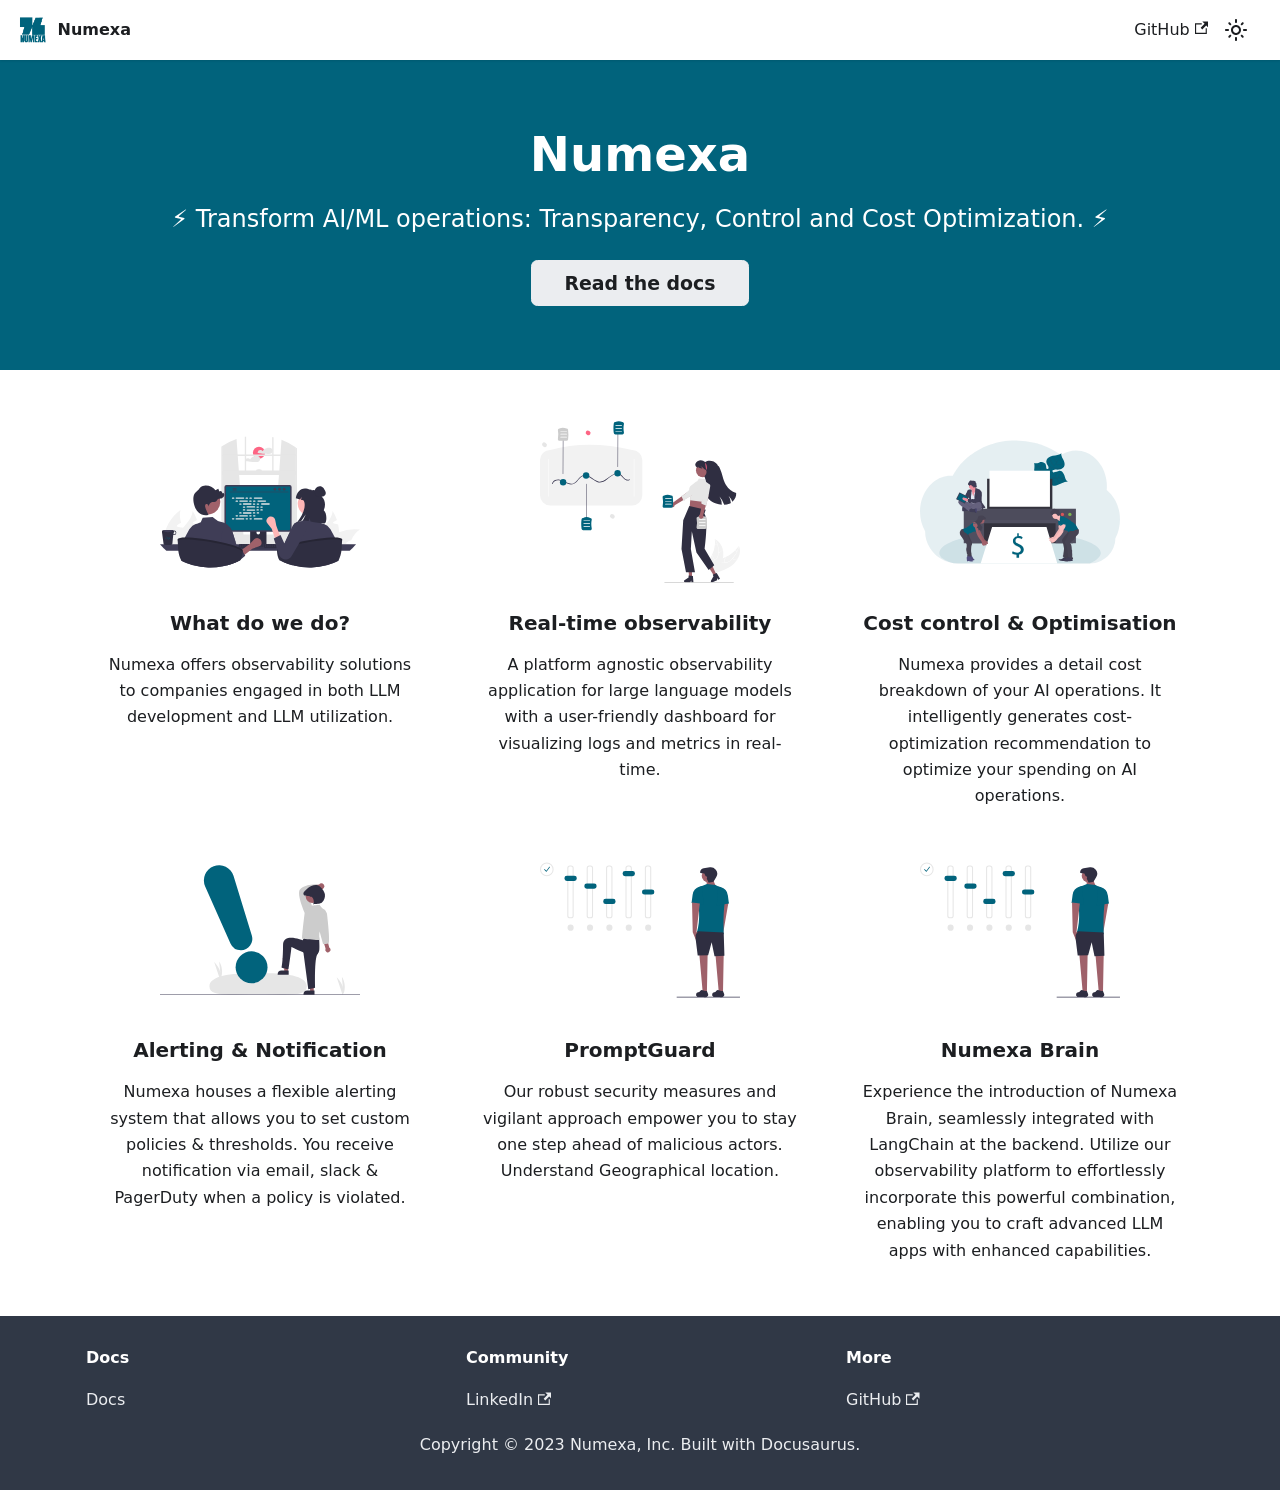
==== index.html @ 90ca401e "Deploy website - based on 0599765ee5af0ad1c9f658807d678d4d0e6503a2" ====
<!doctype html>
<html lang="en" dir="ltr" class="plugin-pages plugin-id-default">
<head>
<meta charset="UTF-8">
<meta name="generator" content="Docusaurus v2.4.1">
<title data-rh="true">Numexa - Numexa HQ | Numexa</title><meta data-rh="true" name="viewport" content="width=device-width,initial-scale=1"><meta data-rh="true" name="twitter:card" content="summary_large_image"><meta data-rh="true" property="og:image" content="https://NumexaHQ.github.io/img/docusaurus-social-card.jpg"><meta data-rh="true" name="twitter:image" content="https://NumexaHQ.github.io/img/docusaurus-social-card.jpg"><meta data-rh="true" property="og:url" content="https://NumexaHQ.github.io/"><meta data-rh="true" name="docusaurus_locale" content="en"><meta data-rh="true" name="docusaurus_tag" content="default"><meta data-rh="true" name="docsearch:language" content="en"><meta data-rh="true" name="docsearch:docusaurus_tag" content="default"><meta data-rh="true" property="og:title" content="Numexa - Numexa HQ | Numexa"><meta data-rh="true" name="description" content="Description will go into a meta tag in &lt;head /&gt;"><meta data-rh="true" property="og:description" content="Description will go into a meta tag in &lt;head /&gt;"><link data-rh="true" rel="icon" href="/img/favicon.ico"><link data-rh="true" rel="canonical" href="https://NumexaHQ.github.io/"><link data-rh="true" rel="alternate" href="https://NumexaHQ.github.io/" hreflang="en"><link data-rh="true" rel="alternate" href="https://NumexaHQ.github.io/" hreflang="x-default"><script data-rh="true">function maybeInsertBanner(){window.__DOCUSAURUS_INSERT_BASEURL_BANNER&&insertBanner()}function insertBanner(){var n=document.getElementById("__docusaurus-base-url-issue-banner-container");if(n){n.innerHTML='\n<div id="__docusaurus-base-url-issue-banner" style="border: thick solid red; background-color: rgb(255, 230, 179); margin: 20px; padding: 20px; font-size: 20px;">\n   <p style="font-weight: bold; font-size: 30px;">Your Docusaurus site did not load properly.</p>\n   <p>A very common reason is a wrong site <a href="https://docusaurus.io/docs/docusaurus.config.js/#baseUrl" style="font-weight: bold;">baseUrl configuration</a>.</p>\n   <p>Current configured baseUrl = <span style="font-weight: bold; color: red;">/</span>  (default value)</p>\n   <p>We suggest trying baseUrl = <span id="__docusaurus-base-url-issue-banner-suggestion-container" style="font-weight: bold; color: green;"></span></p>\n</div>\n';var e=document.getElementById("__docusaurus-base-url-issue-banner-suggestion-container"),s=window.location.pathname,r="/"===s.substr(-1)?s:s+"/";e.innerHTML=r}}window.__DOCUSAURUS_INSERT_BASEURL_BANNER=!0,document.addEventListener("DOMContentLoaded",maybeInsertBanner)</script><link rel="stylesheet" href="/assets/css/styles.a97b8bc0.css">
<link rel="preload" href="/assets/js/runtime~main.e747c4bc.js" as="script">
<link rel="preload" href="/assets/js/main.c287e405.js" as="script">
</head>
<body class="navigation-with-keyboard">
<script>!function(){function t(t){document.documentElement.setAttribute("data-theme",t)}var e=function(){var t=null;try{t=new URLSearchParams(window.location.search).get("docusaurus-theme")}catch(t){}return t}()||function(){var t=null;try{t=localStorage.getItem("theme")}catch(t){}return t}();t(null!==e?e:"light")}()</script><div id="__docusaurus">
<div id="__docusaurus-base-url-issue-banner-container"></div><div role="region" aria-label="Skip to main content"><a class="skipToContent_fXgn" href="#__docusaurus_skipToContent_fallback">Skip to main content</a></div><nav aria-label="Main" class="navbar navbar--fixed-top"><div class="navbar__inner"><div class="navbar__items"><button aria-label="Toggle navigation bar" aria-expanded="false" class="navbar__toggle clean-btn" type="button"><svg width="30" height="30" viewBox="0 0 30 30" aria-hidden="true"><path stroke="currentColor" stroke-linecap="round" stroke-miterlimit="10" stroke-width="2" d="M4 7h22M4 15h22M4 23h22"></path></svg></button><a class="navbar__brand" href="/"><div class="navbar__logo"><img src="/img/nxa-logo-1-transparent-colored-lg.png" alt="My Site Logo" class="themedImage_ToTc themedImage--light_HNdA"><img src="/img/nxa-logo-1-transparent-colored-lg.png" alt="My Site Logo" class="themedImage_ToTc themedImage--dark_i4oU"></div><b class="navbar__title text--truncate">Numexa</b></a></div><div class="navbar__items navbar__items--right"><a href="https://github.com/NumexaHQ" target="_blank" rel="noopener noreferrer" class="navbar__item navbar__link">GitHub<svg width="13.5" height="13.5" aria-hidden="true" viewBox="0 0 24 24" class="iconExternalLink_nPIU"><path fill="currentColor" d="M21 13v10h-21v-19h12v2h-10v15h17v-8h2zm3-12h-10.988l4.035 4-6.977 7.07 2.828 2.828 6.977-7.07 4.125 4.172v-11z"></path></svg></a><div class="toggle_vylO colorModeToggle_DEke"><button class="clean-btn toggleButton_gllP toggleButtonDisabled_aARS" type="button" disabled="" title="Switch between dark and light mode (currently light mode)" aria-label="Switch between dark and light mode (currently light mode)" aria-live="polite"><svg viewBox="0 0 24 24" width="24" height="24" class="lightToggleIcon_pyhR"><path fill="currentColor" d="M12,9c1.65,0,3,1.35,3,3s-1.35,3-3,3s-3-1.35-3-3S10.35,9,12,9 M12,7c-2.76,0-5,2.24-5,5s2.24,5,5,5s5-2.24,5-5 S14.76,7,12,7L12,7z M2,13l2,0c0.55,0,1-0.45,1-1s-0.45-1-1-1l-2,0c-0.55,0-1,0.45-1,1S1.45,13,2,13z M20,13l2,0c0.55,0,1-0.45,1-1 s-0.45-1-1-1l-2,0c-0.55,0-1,0.45-1,1S19.45,13,20,13z M11,2v2c0,0.55,0.45,1,1,1s1-0.45,1-1V2c0-0.55-0.45-1-1-1S11,1.45,11,2z M11,20v2c0,0.55,0.45,1,1,1s1-0.45,1-1v-2c0-0.55-0.45-1-1-1C11.45,19,11,19.45,11,20z M5.99,4.58c-0.39-0.39-1.03-0.39-1.41,0 c-0.39,0.39-0.39,1.03,0,1.41l1.06,1.06c0.39,0.39,1.03,0.39,1.41,0s0.39-1.03,0-1.41L5.99,4.58z M18.36,16.95 c-0.39-0.39-1.03-0.39-1.41,0c-0.39,0.39-0.39,1.03,0,1.41l1.06,1.06c0.39,0.39,1.03,0.39,1.41,0c0.39-0.39,0.39-1.03,0-1.41 L18.36,16.95z M19.42,5.99c0.39-0.39,0.39-1.03,0-1.41c-0.39-0.39-1.03-0.39-1.41,0l-1.06,1.06c-0.39,0.39-0.39,1.03,0,1.41 s1.03,0.39,1.41,0L19.42,5.99z M7.05,18.36c0.39-0.39,0.39-1.03,0-1.41c-0.39-0.39-1.03-0.39-1.41,0l-1.06,1.06 c-0.39,0.39-0.39,1.03,0,1.41s1.03,0.39,1.41,0L7.05,18.36z"></path></svg><svg viewBox="0 0 24 24" width="24" height="24" class="darkToggleIcon_wfgR"><path fill="currentColor" d="M9.37,5.51C9.19,6.15,9.1,6.82,9.1,7.5c0,4.08,3.32,7.4,7.4,7.4c0.68,0,1.35-0.09,1.99-0.27C17.45,17.19,14.93,19,12,19 c-3.86,0-7-3.14-7-7C5,9.07,6.81,6.55,9.37,5.51z M12,3c-4.97,0-9,4.03-9,9s4.03,9,9,9s9-4.03,9-9c0-0.46-0.04-0.92-0.1-1.36 c-0.98,1.37-2.58,2.26-4.4,2.26c-2.98,0-5.4-2.42-5.4-5.4c0-1.81,0.89-3.42,2.26-4.4C12.92,3.04,12.46,3,12,3L12,3z"></path></svg></button></div><div class="searchBox_ZlJk"></div></div></div><div role="presentation" class="navbar-sidebar__backdrop"></div></nav><div id="__docusaurus_skipToContent_fallback" class="main-wrapper mainWrapper_z2l0"><header class="hero hero--primary heroBanner_qdFl"><div class="container"><h1 class="hero__title">Numexa</h1><p class="hero__subtitle">⚡️ Transform AI/ML operations: Transparency, Control and Cost Optimization. ⚡️</p><div class="buttons_AeoN"><a class="button button--secondary button--lg" href="/docs/intro">Read the docs</a></div></div></header><main><section class="features_t9lD"><div class="container"><div class="row"><div class="col col--4"><div class="text--center"><svg xmlns="http://www.w3.org/2000/svg" data-name="Layer 1" width="880.16" height="576.272" viewBox="0 0 880.16 576.272" class="featureSvg_GfXr" role="img"><circle cx="435.555" cy="71.266" r="26.701" fill="#fd6584"></circle><path d="M495.313 58.623a13.235 13.235 0 0 0-11.17-9.29 1.08 1.08 0 0 0-.18 0 1.418 1.418 0 0 0-.22-.05c-8.94-1.16-18.88 1.66-25.57 7.8a23.958 23.958 0 0 0-5.83 8.04 12.917 12.917 0 0 0-10.83-5.28 13.184 13.184 0 0 0-11.8 9.51 1.526 1.526 0 0 0 .69 1.69 6.673 6.673 0 0 0 2.79 1.42c2.21.47 4.44.9 6.67 1.29q6.54 1.14 13.15 1.85 4.365.465 8.75.74c6.04.38 12.11.47 18.16.28 3-.1 5.88-.2 8.62-1.52a12.798 12.798 0 0 0 4.95-4.31 14.548 14.548 0 0 0 1.82-12.17ZM440.383 97.523a13.652 13.652 0 0 0-.56-3.3 13.26 13.26 0 0 0-11.18-9.29.965.965 0 0 0-.17 0 1.887 1.887 0 0 0-.23-.05 33.194 33.194 0 0 0-14.69 1.51c-7.26 2.43-13.63 7.33-16.7 14.33a12.922 12.922 0 0 0-10.84-5.28 13.183 13.183 0 0 0-11.8 9.51 1.555 1.555 0 0 0 .69 1.69 6.733 6.733 0 0 0 2.79 1.42c2.22.47 4.44.9 6.68 1.29q6.54 1.14 13.14 1.85a195.164 195.164 0 0 0 26.92 1.02c2.99-.1 5.88-.2 8.62-1.52a12.77 12.77 0 0 0 4.94-4.31 14.265 14.265 0 0 0 2.39-8.87Z" fill="#e6e6e6"></path><path d="M788.132 421.512a171.855 171.855 0 0 1-7.442 53.772c-.186.633-.41 1.265-.633 1.898H670.502a98.322 98.322 0 0 1 7.406-22.328c9.117-19.35 24.002-35.91 38.701-52.358 20.244-22.663 40.004-45.14 43.13-74.612a169.258 169.258 0 0 1 19.053 39.334 46.231 46.231 0 0 0-15.294 9.377c-1.229 1.154-2.531 2.829-1.898 4.429.595 1.34 2.232 1.786 3.684 2.084 3.498.67 6.996 1.34 10.494 1.972 2.753.558 5.544 1.08 8.335 1.6a182.729 182.729 0 0 1 4.02 34.832Z" fill="#f2f2f2"></path><path d="M880.16 409.455c-17.565 10.68-28.728 27.202-37.845 45.697a46.743 46.743 0 0 0-21.25 11.164c-1.264 1.154-2.567 2.828-1.897 4.428.558 1.34 2.233 1.787 3.684 2.084 3.46.67 6.996 1.34 10.457 1.973-.335.781-.67 1.6-1.005 2.381H716.2a164.174 164.174 0 0 1 17.453-19.946c1.376-1.377 2.79-2.68 4.242-4.019a173.653 173.653 0 0 1 50.238-31.705 176.734 176.734 0 0 1 92.027-12.057Z" fill="#f2f2f2"></path><path d="M735.55 477.182H632.174a167.932 167.932 0 0 1 .149-24.858c4.13-51.094 31.928-99.768 73.867-129.24-5.358 19.09-2.605 38.068 2.977 57.121-.78.26-1.562.484-2.27.782a46.236 46.236 0 0 0-15.294 9.377c-1.228 1.154-2.53 2.829-1.898 4.429.558 1.34 2.233 1.786 3.684 2.084 3.498.67 6.996 1.34 10.457 1.972 2.791.558 5.582 1.08 8.373 1.637 1.302.224 2.605.484 3.907.744.186.447.298.856.484 1.266 6.55 18.048 13.694 36.245 17.044 54.74a127.778 127.778 0 0 1 1.711 14.03c.112 1.972.187 3.944.187 5.916ZM172.133 421.512a171.855 171.855 0 0 1-7.443 53.772c-.186.633-.41 1.265-.633 1.898H54.502a98.322 98.322 0 0 1 7.406-22.328c9.117-19.35 24.002-35.91 38.701-52.358 20.244-22.663 40.004-45.14 43.13-74.612a169.258 169.258 0 0 1 19.053 39.334 46.231 46.231 0 0 0-15.294 9.377c-1.229 1.154-2.531 2.829-1.898 4.429.595 1.34 2.232 1.786 3.684 2.084 3.498.67 6.996 1.34 10.494 1.972 2.753.558 5.544 1.08 8.335 1.6a182.729 182.729 0 0 1 4.02 34.832Z" fill="#f2f2f2"></path><path d="M264.16 409.455c-17.565 10.68-28.728 27.202-37.845 45.697a46.743 46.743 0 0 0-21.25 11.164c-1.264 1.154-2.567 2.828-1.897 4.428.558 1.34 2.233 1.787 3.684 2.084 3.46.67 6.996 1.34 10.457 1.973-.335.781-.67 1.6-1.005 2.381H100.2a164.174 164.174 0 0 1 17.453-19.946c1.376-1.377 2.79-2.68 4.242-4.019a173.653 173.653 0 0 1 50.237-31.705 176.734 176.734 0 0 1 92.028-12.057Z" fill="#f2f2f2"></path><path d="M119.55 477.182H16.174a167.932 167.932 0 0 1 .149-24.858c4.13-51.094 31.928-99.768 73.867-129.24-5.358 19.09-2.605 38.068 2.977 57.121-.78.26-1.562.484-2.27.782a46.236 46.236 0 0 0-15.294 9.377c-1.228 1.154-2.53 2.829-1.898 4.429.558 1.34 2.233 1.786 3.684 2.084 3.498.67 6.996 1.34 10.457 1.972 2.791.558 5.582 1.08 8.373 1.637 1.302.224 2.605.484 3.907.744.186.447.298.856.484 1.266 6.55 18.048 13.694 36.245 17.044 54.74a127.778 127.778 0 0 1 1.711 14.03c.112 1.972.187 3.944.187 5.916Z" fill="#f2f2f2"></path><path d="m504.41 433.78 92.37 8.2.99.09V47.93l-.99-.69a288.323 288.323 0 0 0-62.01-32.94l-4.72 65.1-.43 5.96-4.67 64.56-1.44 19.86-18.93 261.7ZM275.98 40.59c-.66.42-1.32.84-1.98 1.28v400.2l1.98-.18 91.37-8.11-.17-2.3-18.93-261.7-1.44-19.86-4.67-64.56-.43-5.96-4.95-68.27a287.687 287.687 0 0 0-60.78 29.46Z" fill="#e6e6e6"></path><path d="M274 41.87c-1.33.86-2.66 1.74-3.97 2.63v403.03c0 10.07 5.97 18.51 13.95 20.66a15.249 15.249 0 0 0 4 .53h296.8a15.118 15.118 0 0 0 3.99-.53 17.06 17.06 0 0 0 7.78-4.66 22.919 22.919 0 0 0 6.18-16V51.51c-1.64-1.21-3.29-2.41-4.96-3.58l-.99-.69v400.29a16.108 16.108 0 0 1-.46 3.85c-1.41 5.95-6.06 10.31-11.54 10.31h-296.8c-6.62 0-12-6.35-12-14.16V40.59c-.66.42-1.32.84-1.98 1.28Z" fill="#e6e6e6"></path><path fill="#e6e6e6" d="M273.003 79.404h326.752v5.959H273.003z"></path><path d="M499.68 3.39c-1.98-.49-3.96-.95-5.96-1.38v161.81h5.96ZM379.04 0c-1.99.37-3.98.75-5.96 1.16v162.66h5.96ZM208.94 458.29a26.711 26.711 0 0 0 1.93 9.98 25.54 25.54 0 0 0 1.75 3.56 27.096 27.096 0 0 0 3.02 4.18 26.76 26.76 0 0 0 20.12 9.11h391.31a26.82 26.82 0 0 0 0-53.64H235.76a26.846 26.846 0 0 0-26.82 26.81Z" fill="#e6e6e6"></path><path fill="#e6e6e6" d="M597.768 169.782H273.002V149.92h324.766z"></path><path d="M449.29 154.885H421.48a10.925 10.925 0 0 1 10.925-10.925h5.959a10.925 10.925 0 0 1 10.925 10.925Z" fill="#e6e6e6"></path><path d="M0 473.61a289.004 289.004 0 0 0 28.12 28.95H834.7a289.004 289.004 0 0 0 28.12-28.95Z" fill="#3f3d56"></path><path d="M396.69 376.8v102.56h71.85V376.8a3.448 3.448 0 0 0-2.43-3.3 3.175 3.175 0 0 0-1.03-.16h-64.92a3.463 3.463 0 0 0-3.47 3.46Zm28.04 35.24a7.67 7.67 0 0 1 15.34 0v11.9a7.67 7.67 0 0 1-15.34 0Z" fill="#2f2e41"></path><path d="M396.47 476.08v9.89a1.946 1.946 0 0 0 1.93 1.94h68.43a1.94 1.94 0 0 0 1.93-1.94v-9.89ZM283.66 222.28v187.26a9.007 9.007 0 0 0 9 9h277.5a9.007 9.007 0 0 0 9-9V222.28a9.011 9.011 0 0 0-9-8.99h-277.5a9.012 9.012 0 0 0-9 8.99Z" fill="#3f3d56"></path><path d="M290.17 224.61v182.62a4.818 4.818 0 0 0 4.81 4.81h272.87a4.818 4.818 0 0 0 4.81-4.81V224.61a4.82 4.82 0 0 0-4.81-4.82H294.98a4.82 4.82 0 0 0-4.81 4.82Z" fill="#01637c"></path><path d="M345.81 490.24a2.948 2.948 0 0 0 2.32 1.11h162.34a2.987 2.987 0 0 0 2.92-3.6l-2.52-11.97a2.993 2.993 0 0 0-1.86-2.17 2.895 2.895 0 0 0-1.06-.2H350.64a2.894 2.894 0 0 0-1.06.2 2.992 2.992 0 0 0-1.86 2.17l-2.52 11.97a2.985 2.985 0 0 0 .61 2.49Z" fill="#2f2e41"></path><rect x="661.717" y="637.43" width="5" height="3" rx="0.488" transform="rotate(-180 584.257 557.998)" fill="#3f3d56"></rect><rect x="651.717" y="637.43" width="5" height="3" rx="0.488" transform="rotate(-180 574.257 557.998)" fill="#3f3d56"></rect><rect x="641.717" y="637.43" width="5" height="3" rx="0.488" transform="rotate(-180 564.257 557.998)" fill="#3f3d56"></rect><rect x="631.717" y="637.43" width="5" height="3" rx="0.488" transform="rotate(-180 554.257 557.998)" fill="#3f3d56"></rect><rect x="621.717" y="637.43" width="5" height="3" rx="0.488" transform="rotate(-180 544.257 557.998)" fill="#3f3d56"></rect><rect x="611.717" y="637.43" width="5" height="3" rx="0.488" transform="rotate(-180 534.257 557.998)" fill="#3f3d56"></rect><rect x="601.717" y="637.43" width="5" height="3" rx="0.488" transform="rotate(-180 524.257 557.998)" fill="#3f3d56"></rect><rect x="591.717" y="637.43" width="5" height="3" rx="0.488" transform="rotate(-180 514.257 557.998)" fill="#3f3d56"></rect><rect x="581.717" y="637.43" width="5" height="3" rx="0.488" transform="rotate(-180 504.257 557.998)" fill="#3f3d56"></rect><rect x="571.717" y="637.43" width="5" height="3" rx="0.488" transform="rotate(-180 494.257 557.998)" fill="#3f3d56"></rect><rect x="561.717" y="637.43" width="5" height="3" rx="0.488" transform="rotate(-180 484.257 557.998)" fill="#3f3d56"></rect><rect x="551.717" y="637.43" width="5" height="3" rx="0.488" transform="rotate(-180 474.257 557.998)" fill="#3f3d56"></rect><rect x="541.717" y="637.43" width="5" height="3" rx="0.488" transform="rotate(-180 464.257 557.998)" fill="#3f3d56"></rect><rect x="531.717" y="637.43" width="5" height="3" rx="0.488" transform="rotate(-180 454.257 557.998)" fill="#3f3d56"></rect><rect x="521.717" y="637.43" width="5" height="3" rx="0.488" transform="rotate(-180 444.257 557.998)" fill="#3f3d56"></rect><rect x="511.717" y="637.43" width="5" height="3" rx="0.488" transform="rotate(-180 434.257 557.998)" fill="#3f3d56"></rect><rect x="661.835" y="642.43" width="5" height="3" rx="0.488" transform="rotate(-180 584.375 562.998)" fill="#3f3d56"></rect><rect x="651.835" y="642.43" width="5" height="3" rx="0.488" transform="rotate(-180 574.375 562.998)" fill="#3f3d56"></rect><rect x="641.835" y="642.43" width="5" height="3" rx="0.488" transform="rotate(-180 564.375 562.998)" fill="#3f3d56"></rect><rect x="631.835" y="642.43" width="5" height="3" rx="0.488" transform="rotate(-180 554.375 562.998)" fill="#3f3d56"></rect><rect x="621.835" y="642.43" width="5" height="3" rx="0.488" transform="rotate(-180 544.375 562.998)" fill="#3f3d56"></rect><rect x="611.835" y="642.43" width="5" height="3" rx="0.488" transform="rotate(-180 534.375 562.998)" fill="#3f3d56"></rect><rect x="601.835" y="642.43" width="5" height="3" rx="0.488" transform="rotate(-180 524.375 562.998)" fill="#3f3d56"></rect><rect x="591.835" y="642.43" width="5" height="3" rx="0.488" transform="rotate(-180 514.375 562.998)" fill="#3f3d56"></rect><rect x="581.835" y="642.43" width="5" height="3" rx="0.488" transform="rotate(-180 504.375 562.998)" fill="#3f3d56"></rect><rect x="571.835" y="642.43" width="5" height="3" rx="0.488" transform="rotate(-180 494.375 562.998)" fill="#3f3d56"></rect><rect x="561.835" y="642.43" width="5" height="3" rx="0.488" transform="rotate(-180 484.375 562.998)" fill="#3f3d56"></rect><rect x="551.835" y="642.43" width="5" height="3" rx="0.488" transform="rotate(-180 474.375 562.998)" fill="#3f3d56"></rect><rect x="541.835" y="642.43" width="5" height="3" rx="0.488" transform="rotate(-180 464.375 562.998)" fill="#3f3d56"></rect><rect x="531.835" y="642.43" width="5" height="3" rx="0.488" transform="rotate(-180 454.375 562.998)" fill="#3f3d56"></rect><rect x="521.835" y="642.43" width="5" height="3" rx="0.488" transform="rotate(-180 444.375 562.998)" fill="#3f3d56"></rect><rect x="511.835" y="642.43" width="5" height="3" rx="0.488" transform="rotate(-180 434.375 562.998)" fill="#3f3d56"></rect><rect x="578.835" y="648.43" width="40" height="3" rx="0.488" transform="rotate(-180 518.875 568.998)" fill="#3f3d56"></rect><path d="M308.692 244.947h255.323a1.016 1.016 0 0 0 0-2.031H308.692a1.016 1.016 0 0 0 0 2.03Z" fill="#3f3d56"></path><ellipse cx="546.635" cy="231.649" rx="5.95" ry="6.083" fill="#3f3d56"></ellipse><ellipse cx="526.079" cy="231.649" rx="5.95" ry="6.083" fill="#3f3d56"></ellipse><ellipse cx="505.523" cy="231.649" rx="5.95" ry="6.083" fill="#3f3d56"></ellipse><path d="M319.98 228.18a1.095 1.095 0 0 0 1.09 1.1h14.6a1.105 1.105 0 0 0 0-2.21h-14.6a1.103 1.103 0 0 0-1.09 1.11ZM319.98 232.33a1.095 1.095 0 0 0 1.09 1.1h14.6a1.105 1.105 0 0 0 0-2.21h-14.6a1.103 1.103 0 0 0-1.09 1.11ZM319.98 236.47a1.103 1.103 0 0 0 1.09 1.11h14.6a1.105 1.105 0 0 0 0-2.21h-14.6a1.095 1.095 0 0 0-1.09 1.1Z" fill="#3f3d56"></path><rect x="316.366" y="268.543" width="11.006" height="5.76" rx="2.88" fill="#e6e6e6"></rect><rect x="376.366" y="268.543" width="11.006" height="5.76" rx="2.88" fill="#e6e6e6"></rect><rect x="393.366" y="268.543" width="11.006" height="5.76" rx="2.88" fill="#e6e6e6"></rect><rect x="332.686" y="268.063" width="38.366" height="5.76" rx="2.88" fill="#e6e6e6"></rect><rect x="412.686" y="268.063" width="38.366" height="5.76" rx="2.88" fill="#e6e6e6"></rect><rect x="332.366" y="281.543" width="11.006" height="5.76" rx="2.88" fill="#e6e6e6"></rect><rect x="392.366" y="281.543" width="11.006" height="5.76" rx="2.88" fill="#e6e6e6"></rect><rect x="409.366" y="281.543" width="11.006" height="5.76" rx="2.88" fill="#e6e6e6"></rect><rect x="348.686" y="281.063" width="38.366" height="5.76" rx="2.88" fill="#e6e6e6"></rect><rect x="428.686" y="281.063" width="38.366" height="5.76" rx="2.88" fill="#e6e6e6"></rect><rect x="348.366" y="294.543" width="11.006" height="5.76" rx="2.88" fill="#e6e6e6"></rect><rect x="408.366" y="294.543" width="11.006" height="5.76" rx="2.88" fill="#e6e6e6"></rect><rect x="425.366" y="294.543" width="11.006" height="5.76" rx="2.88" fill="#e6e6e6"></rect><rect x="364.686" y="294.063" width="38.366" height="5.76" rx="2.88" fill="#e6e6e6"></rect><rect x="444.686" y="294.063" width="38.366" height="5.76" rx="2.88" fill="#e6e6e6"></rect><rect x="364.366" y="307.543" width="11.006" height="5.76" rx="2.88" fill="#e6e6e6"></rect><rect x="424.366" y="307.543" width="11.006" height="5.76" rx="2.88" fill="#e6e6e6"></rect><rect x="441.366" y="307.543" width="11.006" height="5.76" rx="2.88" fill="#e6e6e6"></rect><rect x="380.686" y="307.063" width="38.366" height="5.76" rx="2.88" fill="#e6e6e6"></rect><rect x="376.366" y="359.237" width="11.006" height="5.76" rx="2.88" fill="#e6e6e6"></rect><rect x="393.366" y="359.237" width="11.006" height="5.76" rx="2.88" fill="#e6e6e6"></rect><rect x="412.686" y="359.717" width="38.366" height="5.76" rx="2.88" fill="#e6e6e6"></rect><rect x="316.366" y="359.237" width="11.006" height="5.76" rx="2.88" fill="#e6e6e6"></rect><rect x="332.686" y="359.717" width="38.366" height="5.76" rx="2.88" fill="#e6e6e6"></rect><rect x="332.366" y="346.237" width="11.006" height="5.76" rx="2.88" fill="#e6e6e6"></rect><rect x="392.366" y="346.237" width="11.006" height="5.76" rx="2.88" fill="#e6e6e6"></rect><rect x="409.366" y="346.237" width="11.006" height="5.76" rx="2.88" fill="#e6e6e6"></rect><rect x="348.686" y="346.717" width="38.366" height="5.76" rx="2.88" fill="#e6e6e6"></rect><rect x="348.366" y="333.237" width="11.006" height="5.76" rx="2.88" fill="#e6e6e6"></rect><rect x="408.366" y="333.237" width="11.006" height="5.76" rx="2.88" fill="#e6e6e6"></rect><rect x="425.366" y="333.237" width="11.006" height="5.76" rx="2.88" fill="#e6e6e6"></rect><rect x="364.686" y="333.717" width="38.366" height="5.76" rx="2.88" fill="#e6e6e6"></rect><rect x="364.366" y="320.237" width="11.006" height="5.76" rx="2.88" fill="#e6e6e6"></rect><rect x="424.366" y="320.237" width="11.006" height="5.76" rx="2.88" fill="#e6e6e6"></rect><rect x="441.366" y="320.237" width="11.006" height="5.76" rx="2.88" fill="#e6e6e6"></rect><rect x="380.686" y="320.717" width="38.366" height="5.76" rx="2.88" fill="#e6e6e6"></rect><path d="M349.912 545.952c-.22.11-.44.22-.66.32q-2.085 1.035-4.2 2.04-6.33 3.015-12.82 5.73a285.483 285.483 0 0 1-34.97 12.03c-2-12.47-3.94-41.88-5.8-63.51-.35-4.07-.7-7.86-1.05-11.21a97.155 97.155 0 0 0-1.89-13.08 4.36 4.36 0 0 0-.39-.97c.19 1.73.39 6.89.58 14.05.1 3.35.19 7.14.29 11.21.47 20.82.96 49.15 1.45 65.28-1.39.34-2.79.68-4.19 1-.88.21-1.77.41-2.66.6-1.08.24-2.16.48-3.24.7q-1.695.36-3.39.69a290.072 290.072 0 0 1-56.06 5.44c-1.25 0-2.49-.01-3.74-.02-.38 0-.76-.01-1.15-.02-1.1-.02-2.24-.04-3.4-.07a288.591 288.591 0 0 1-65.84-9.49l.87-64.11.15-11.21.06-4.25a15.182 15.182 0 0 0-.88 4.25c-.35 2.73-.71 6.6-1.07 11.21-1.37 17.76-2.78 46.41-4.24 62.71-17.29-4.92-29.93-9.41-45.73-17.31-.61-.3-1.23-.61-1.84-.92.11-.77.23-1.54.34-2.33 1.79-12.44-.32-28.63 1.66-42.15 1.51-10.43 3.07-20.45 4.64-28.95 1.9-10.23 3.83-18.27 5.74-22.18 2.2-4.51 4.4-8.95 6.53-13.2l2.71-5.39c.48-.95.96-1.89 1.43-2.81 2.14-4.19 4.16-8.06 6.01-11.49 1.3-2.41 2.5-4.59 3.6-6.5 1.29-2.25 2.43-4.11 3.37-5.52a55.306 55.306 0 0 1 29.28-22.21l.3-.08.29.12.33.15 19.06-6.97 8.51-20.49 43.71-2.69 7.06 5.37 3.61 2.75 3.85 2.93 7.08 5.39 2.01.62 2.99.92 20.45 6.28.21-.09.3.08a55.168 55.168 0 0 1 27.36 19.5c.68.88 1.31 1.79 1.92 2.71 1.66 2.46 3.9 6.35 6.54 11.23 1.09 2.01 2.24 4.19 3.45 6.5.73 1.39 7.03 21.05 13.16 41.13 5.73 18.8 11.31 37.97 12.04 42.89.13.91.27 1.83.4 2.74.83 5.69 1.65 11.42 2.44 17.01 1.17 8.29 2.31 16.29 3.4 23.44l.03.2Z" fill="#3f3d56"></path><path opacity="0.2" d="m303.59 473.566-8.497-32.792-7.503 28.296 16 4.496z"></path><path d="M15.83 473.186a6.416 6.416 0 0 0 6.182 4.33l26.492-.681a6.328 6.328 0 0 0 5.981-4.657l3.749-40.087a9.794 9.794 0 0 0 4.238.87 9.661 9.661 0 0 0-.485-19.316 8.184 8.184 0 0 0-1.736.18 6.548 6.548 0 0 0-4.874-2.102l-40.75 1.052a5.854 5.854 0 0 0-1.006.125 6.365 6.365 0 0 0-4.873 8.264Zm43.173-43.817 2.667-9.553a6.506 6.506 0 0 0 .02-3.374c.13 0 .244-.062.374-.062a6.91 6.91 0 0 1 .323 13.817 6.505 6.505 0 0 1-3.384-.828Z" fill="#2f2e41"></path><path d="M13.621 412.9c.868 4.964 10.63 8.453 22.366 7.847 10.793-.497 19.617-4.287 21.234-8.779a6.025 6.025 0 0 0-1.844-.245l-40.75 1.052a5.854 5.854 0 0 0-1.006.125Z" fill="#3f3d56"></path><path d="M38.138 451.158a.497.497 0 0 0 .15-.067l5.754-3.766a.5.5 0 0 0 0-.836l-5.98-3.916a.5.5 0 1 0-.547.835l5.34 3.499-5.113 3.348a.5.5 0 0 0 .396.903ZM29.051 451.577a.5.5 0 0 0 .126-.919l-5.303-3.04L29 443.81a.5.5 0 1 0-.596-.803l-5.739 4.263a.5.5 0 0 0 .05.835l5.965 3.42a.5.5 0 0 0 .371.05ZM37.566 454.458a.482.482 0 0 0 .137-.058.5.5 0 0 0 .167-.687l-8.155-13.409a.5.5 0 0 0-.855.52l8.156 13.41a.5.5 0 0 0 .55.224Z" fill="#01637c"></path><path d="M785.15 547.04c-.61.31-1.23.62-1.84.92-15.8 7.9-28.44 12.39-45.73 17.31-1.46-16.3-2.87-44.95-4.24-62.71-.36-4.61-.72-8.48-1.07-11.21a15.182 15.182 0 0 0-.88-4.25l.06 4.25.15 11.21.87 64.11a288.588 288.588 0 0 1-65.84 9.49c-1.16.03-2.3.05-3.4.07-.39.01-.77.02-1.15.02-1.25.01-2.49.02-3.74.02a289.271 289.271 0 0 1-69.54-8.43c.49-16.13.98-44.46 1.449-65.28.1-4.07.19-7.86.29-11.21.19-7.16.39-12.32.58-14.05a4.362 4.362 0 0 0-.39.97 97.154 97.154 0 0 0-1.89 13.08c-.35 3.35-.7 7.14-1.05 11.21-1.86 21.63-3.8 51.04-5.8 63.51a285.473 285.473 0 0 1-34.97-12.03q-9-3.75-17.68-8.09c1.1-7.2 2.25-15.27 3.43-23.64.92-6.49 1.87-13.16 2.84-19.75 1.5-10.18 52.46-120.11 64.47-123.96l.3-.08.21.09 20.45-6.28 2.99-.92 2.01-.62 7.08-5.39 3.85-2.93 3.61-2.75 7.06-5.37 43.71 2.69 8.51 20.49 19.06 6.97.33-.15.29-.12.3.08a55.306 55.306 0 0 1 29.28 22.21c.94 1.41 2.08 3.27 3.37 5.52 1.1 1.91 2.3 4.09 3.6 6.5 1.85 3.43 3.87 7.3 6.01 11.49.47.92.95 1.86 1.43 2.81q1.335 2.64 2.71 5.39c2.13 4.25 4.33 8.69 6.53 13.2 1.91 3.91 3.84 11.95 5.74 22.18 1.57 8.5 3.13 18.52 4.64 28.95 1.98 13.52-.13 29.71 1.66 42.15.11.79.23 1.56.34 2.33Z" fill="#3f3d56"></path><circle cx="656.954" cy="296.158" r="50.836" fill="#ffb6b6"></circle><path opacity="0.2" d="m575.659 473.566 8.497-32.792 7.503 28.296-16 4.496z"></path><path d="M801.77 452.2c-3.04 41.88.11 60.32-16.67 94.85a286.16 286.16 0 0 1-47.52 18.22q-2.55.72-5.11 1.4a288.588 288.588 0 0 1-65.84 9.49c-1.16.03-2.3.05-3.4.07-.39.01-.77.02-1.15.02-1.25.01-2.49.02-3.74.02a289.271 289.271 0 0 1-69.54-8.43q-3.42-.84-6.81-1.77a285.473 285.473 0 0 1-34.97-12.03q-9-3.75-17.68-8.09c-1.31-.66-2.62-1.32-3.91-2-6.63-11.66-10.4-25.84-10.48-42.88 4.59-29.36 276.68-74.19 286.82-48.87Z" fill="#2f2e41"></path><path d="M801.761 459.372c.156-2.593.33-5.27.532-8.06-10.14-25.32-282.23 19.51-286.82 48.87.012 2.692.127 5.304.32 7.855 11.116-28.978 269.606-71.586 285.968-48.665Z" opacity="0.2"></path><path d="m508.182 454.175 22.334-11.167-18.611-50.25L507 367.416a19.161 19.161 0 0 0-31.282-10.908 19.161 19.161 0 0 0-2.493 26.519l18.207 22.759Z" fill="#ffb6b6"></path><path d="m530.516 433.703-29.778 14.889 22.598 70.809a30.977 30.977 0 0 0 22.336 20.716 30.977 30.977 0 0 0 33.738-14.197l59.924-102.714a31.62 31.62 0 0 0-10.195-42.982 31.62 31.62 0 0 0-45.296 12.765l-36.576 77.937Z" fill="#3f3d56"></path><circle cx="209.508" cy="287.552" r="55.935" fill="#a0616a"></circle><path d="M154.244 249.006c4.548-6.13 11.085-10.488 16.085-16.255 2.744-3.164 5.021-6.75 8.106-9.582 5.73-5.263 13.744-7.42 21.52-7.688a54.305 54.305 0 0 1 44.331 21.038l12.194-7.149 4.817 12.68a7.39 7.39 0 0 1 11.264 9.248c.967-2.99 5.399-3.624 7.842-1.649 2.444 1.975 3.098 5.488 2.7 8.604a17.32 17.32 0 0 1-13.065 14.326c-5.305 1.182-11.478-.06-15.723 3.333-3.404 2.72-4.431 7.671-7.904 10.3-4.28 3.241-10.33 1.743-15.65 2.459-9.308 1.253-16.678 10.773-15.56 20.098-.842-2.943-1.727-5.97-3.638-8.36-1.912-2.39-5.131-4.007-8.063-3.128-4.846 1.452-5.638 8.057-4.464 12.978 3.115 13.05 14.92 34.144 14.92 34.144-15.328 6.046-33.59.329-45.416-11.144-11.826-11.473-17.985-27.719-20.668-43.976-2.276-13.786-1.953-29.056 6.372-40.277ZM720.662 324.182c10.642-24.398 4.613-46.85-8.36-58.76v-.01c-5.1-11.43-11.88-20.25-19.64-22.32-3.75-2.41-7.39-5.24-11.43-6.68a14.887 14.887 0 0 0-11.68.53l-2.06-.55c-1.75-4.47-3.8-4.56-6.08-1.62-8.78-4.09-16.69-5.92-23.73-5.92-22.96 0-36.54 19.44-40.14 42.94l19.19 5.11 6.67-10.63-3.08 11.59 10.59 2.81c16.12 20.99-3.17 69.41-27.62 96.35q8.73-2.415 17.39-4.08l20.98-30.76-13 28c6.75-.99 15.36-.04 24.77 1.87 3.17-4.14 4.84-9.66 3.2-14.58a55.745 55.745 0 0 1 5.48 16.53c19.86 4.85 46.95 7.34 61.55 9.18 11.796-3.85 11.828-47.34-3-59Z" fill="#2f2e41"></path><path d="M727.585 241.19c7.795 17.454-7.933 24.96-22.341 24.749-13.02-.192-24.084-9.338-24.748-22.341a23.576 23.576 0 0 1 22.341-24.749c13.003-.664 19.439 10.453 24.748 22.342Z" fill="#2f2e41"></path><path d="m365.982 525.309-12.84-21.416 42.692-32.388 17.75-18.74a19.161 19.161 0 0 1 32.244 7.603 19.161 19.161 0 0 1-12.142 23.706l-27.582 9.417Z" fill="#a0616a"></path><path d="m375.262 524.602-19.99 16.66-5.39 4.49-.63.52q-2.085 1.035-4.2 2.04-6.33 3.015-12.82 5.73a285.483 285.483 0 0 1-34.97 12.03q-3.39.93-6.81 1.77c-1.39.34-2.79.68-4.19 1-.88.21-1.77.41-2.66.6-1.08.24-2.16.48-3.24.7q-1.695.36-3.39.69a30.963 30.963 0 0 1-9.62-22.44c0-.27 0-.55.01-.83l3.21-82.33 1.42-36.49a31.618 31.618 0 0 1 31.69-30.78c.96 0 1.91.05 2.85.14.68.88 1.31 1.79 1.92 2.71 1.66 2.46 3.9 6.35 6.54 11.23 1.09 2.01 2.24 4.19 3.45 6.5.73 1.39 7.03 21.05 13.16 41.13l-2.7 20.97-4.88 37.8 20.02-13.14 14.1-9.26 1.67 2.79 4.35 7.26 8.4 14Z" fill="#3f3d56"></path><path d="M364.302 501.072c-.01 1.7-.05 3.37-.14 5.02a97.248 97.248 0 0 1-1.58 13.56 79.144 79.144 0 0 1-7.31 21.61c-.46.91-.95 1.81-1.45 2.69-1.29.68-2.6 1.34-3.91 2-.22.11-.44.22-.66.32q-8.355 4.155-17.02 7.77a285.483 285.483 0 0 1-34.97 12.03q-3.39.93-6.81 1.77-6.675 1.65-13.48 2.99a290.072 290.072 0 0 1-56.06 5.44c-1.25 0-2.49-.01-3.74-.02-.38 0-.76-.01-1.15-.02-1.1-.02-2.24-.04-3.4-.07a288.591 288.591 0 0 1-65.84-9.49q-2.565-.675-5.11-1.4a286.165 286.165 0 0 1-47.52-18.22c-16.78-34.53-13.63-52.97-16.67-94.85 6.24-15.59 111.81-4.58 193.09 13.03 22.06 4.78 42.32 10.05 58.33 15.41 16.54 5.53 28.53 11.15 33.23 16.43a7.937 7.937 0 0 1 2.17 4Z" fill="#2f2e41"></path><path d="M77.488 459.372c-.155-2.593-.329-5.27-.531-8.06 10.14-25.32 282.23 19.51 286.82 48.87a110.45 110.45 0 0 1-.322 7.855C352.34 479.059 93.851 436.45 77.488 459.372Z" opacity="0.2"></path></svg></div><div class="text--center padding-horiz--md"><h3>What do we do?</h3><p>Numexa offers observability solutions to companies engaged in both LLM development and LLM utilization.</p></div></div><div class="col col--4"><div class="text--center"><svg xmlns="http://www.w3.org/2000/svg" data-name="Layer 1" width="813.411" height="656.337" viewBox="0 0 813.411 656.337" class="featureSvg_GfXr" role="img"><path d="M788.66 579.106c20.72-19.505 31.403-48.723 20.272-73.44-16.204 24.872-42.88 44.459-73.808 54.196-12.046 3.792-25.899 6.92-32.45 16.486-4.078 5.952-4.375 13.406-2.538 20.146 1.837 6.74 5.62 12.939 9.364 19.054l.021 1.728c29.32-7.459 58.42-18.666 79.14-38.17Z" fill="#f2f2f2"></path><path d="M808.309 505.798c-3.494 21.524-14.925 42.218-32.402 57.818a51.44 51.44 0 0 1-12.77 8.707 33.523 33.523 0 0 1-15.296 2.827c-4.946-.158-9.983-.816-14.887.073a18.158 18.158 0 0 0-11.917 7.741c-3.25 4.781-4.33 10.292-5.17 15.713-.933 6.019-1.792 12.283-5.755 17.461-.48.627.668 1.238 1.148.612 6.895-9.009 4.588-20.521 9.24-30.236 2.17-4.533 5.927-8.525 11.542-9.894 4.911-1.197 10.107-.521 15.112-.324a35.978 35.978 0 0 0 15.076-2.28 48.262 48.262 0 0 0 13.107-8.248 103.58 103.58 0 0 0 21.586-25.55 96.835 96.835 0 0 0 12.732-34.396c.12-.743-1.227-.763-1.346-.024Z" fill="#fff"></path><path d="M781.896 558.806a20.135 20.135 0 0 0 23.31-1.489c.615-.53-.304-1.385-.92-.855a18.64 18.64 0 0 1-21.686 1.347c-.698-.447-1.397.552-.704.997ZM750.336 575.517a27.075 27.075 0 0 1 5.273-21.546c.477-.628-.671-1.24-1.148-.611a28.152 28.152 0 0 0-5.434 22.43c.144.743 1.452.466 1.31-.273ZM801.613 529.354a9.154 9.154 0 0 1-5.875-6.7c-.133-.745-1.442-.467-1.31.273a10.249 10.249 0 0 0 6.481 7.424.76.76 0 0 0 .926-.192.545.545 0 0 0-.222-.805Z" fill="#fff"></path><path d="M710.683 477.564c.068.467.135.934.195 1.408a101.685 101.685 0 0 1 .848 18.948c-.014.49-.038.986-.07 1.474a110.234 110.234 0 0 1-12.317 44.091 115.864 115.864 0 0 1-10.038 15.956c-5.259 7.029-11.604 14.287-13.817 22.182a18.147 18.147 0 0 0-.547 2.496l32.155 33.046c.116.043.225.093.341.137l1.215 1.37c.217-.25.437-.514.654-.765.127-.145.247-.297.373-.442.083-.099.165-.198.245-.284.028-.032.055-.066.074-.092.08-.085.145-.172.217-.25q1.846-2.21 3.663-4.448c.009-.007.009-.007.01-.02 9.195-11.394 17.376-23.555 23.172-36.408.175-.387.358-.78.517-1.182a103.131 103.131 0 0 0 6.055-17.878 88.687 88.687 0 0 0 1.765-10.1 73.201 73.201 0 0 0-1.778-26.203c-4.33-17.142-14.921-32.89-31.646-42.326a73.45 73.45 0 0 0-1.286-.71Z" fill="#f2f2f2"></path><path d="M710.272 477.993c12.128 19.013 17.342 41.515 14.199 63.112a40.428 40.428 0 0 1-4.161 13.632 27.288 27.288 0 0 1-10.255 10.257c-4.058 2.461-8.537 4.57-11.835 7.846a14.415 14.415 0 0 0-4.151 12.414c.718 5.517 3.675 10.482 6.761 15.25 3.427 5.293 7.082 10.745 7.506 16.951.052.752 1.392.64 1.34-.112-.737-10.799-10.558-18.784-13.576-28.974-1.408-4.755-1.175-9.907 2.36-13.937 3.091-3.524 7.707-5.702 11.84-8.163a29.571 29.571 0 0 0 10.458-9.706 37.744 37.744 0 0 0 4.75-13.442 88.277 88.277 0 0 0-.472-31.69 97.483 97.483 0 0 0-13.672-34.123c-.418-.656-1.508.032-1.092.685Z" fill="#fff"></path><path d="M725.919 534.132c8.807-.08 16.321-5.82 17.58-13.381.124-.745-1.202-.947-1.327-.202-1.18 7.084-8.15 12.344-16.382 12.419-.867.008-.733 1.172.129 1.164ZM712.301 563.982a28.747 28.747 0 0 1-10.721-19.96c-.055-.752-1.395-.64-1.34.112a29.922 29.922 0 0 0 11.205 20.75c.63.52 1.483-.386.856-.902ZM721.251 500.303a11.295 11.295 0 0 1-9.334-2.276c-.622-.525-1.475.381-.856.903a12.656 12.656 0 0 0 10.32 2.538c.357-.07.639-.295.605-.638a.658.658 0 0 0-.735-.526Z" fill="#fff"></path><circle cx="661.933" cy="199.635" r="27.567" fill="#a0616a"></circle><path d="M782.73 326.993a89.753 89.753 0 0 0-15.75-24.57 60.651 60.651 0 0 1 9.21 29.41 46.474 46.474 0 0 1-6.29 3.29 60.27 60.27 0 0 1-20.61 4.63 89.932 89.932 0 0 0-19.31-34.33 60.796 60.796 0 0 1 9.26 34.18 95.196 95.196 0 0 1-23.19-4.97c-11.25-3.87-22.17-9.65-29.95-18.64-8.42-9.73-12.57-22.57-13.91-35.37-1.34-12.79-.08-25.7 1.19-38.5.6-6.1-4.48-13.12-3.88-19.22h.4c2.67-3.66 5.39-7.41 6.7-11.75 1.3-4.33.96-9.44-2.03-12.85a13.962 13.962 0 0 0-6.13-3.8c-.22-.28-.46-.55-.71-.82a57.011 57.011 0 0 0-15.75-11.78c4.25 3.21 7.09 6.84 8.41 10.59q-5.52-1.215-11.04-2.42a53.173 53.173 0 0 0-3.88-3.72 40.833 40.833 0 0 0-4.97-3.45 15.856 15.856 0 0 1 4.29 6.12c-4.73-1.19-9.46-2.98-11.92-7.05-4.08-6.73.77-15.81 7.54-19.83a26.977 26.977 0 0 1 31.33 3.45c9.79-7.21 23.73-7.09 34.62-1.7a50.62 50.62 0 0 1 18.06 15.71 70.638 70.638 0 0 0-8.18-.57 25.087 25.087 0 0 1 10.71 4.24 73.77 73.77 0 0 1 3.88 6.79q1.155 2.295 2.18 4.65c4.19 9.54 6.92 19.7 9.75 29.74 3.3 11.7 6.84 23.48 13.02 33.95a76.252 76.252 0 0 0 42.05 33.55c1.47 13.23-4.99 26.17-15.1 35.04Z" fill="#2f2e41"></path><path fill="#a0616a" d="m718.758 625.675-10.006 4.658-22.73-36.38 14.769-6.875 17.967 38.597z"></path><path d="m732.11 640.553-7.175 3.341-4.435-6.179-.127 8.303-19.032 8.86a4.72 4.72 0 0 1-6.062-6.667l10.312-17.573-3.188-6.85 16.43-6.487Z" fill="#2f2e41"></path><path fill="#a0616a" d="M618.304 636.194h-11.038l-5.253-42.573h16.291v42.573z"></path><path d="M624.13 655.319h-7.916l-1.413-7.474-3.619 7.474h-20.994a4.72 4.72 0 0 1-2.681-8.603l16.765-11.579v-7.555l17.634 1.053Z" fill="#2f2e41"></path><path fill="#a0616a" d="m669.286 313.604-9.145 27.903-3.023 22.619-48.578-14.998 4.493-50.472 10.104-9.996 46.149 24.944z"></path><ellipse cx="389.03" cy="168.858" rx="8.857" ry="10.195" transform="rotate(-56.364 178.69 288.325)" fill="#fd6584"></ellipse><ellipse cx="487.562" cy="508.175" rx="8.857" ry="10.195" transform="rotate(-56.364 277.221 627.641)" fill="#e6e6e6"></ellipse><ellipse cx="211.562" cy="217.175" rx="8.857" ry="10.195" transform="rotate(-56.364 1.221 336.641)" fill="#e6e6e6"></ellipse><path d="M567.917 464.234H234.673a41.425 41.425 0 0 1-41.378-41.378V279.612a41.425 41.425 0 0 1 41.378-41.378c106.336-29.46 217.862-26.7 333.244 0a41.425 41.425 0 0 1 41.378 41.378v143.244a41.425 41.425 0 0 1-41.378 41.378Z" transform="translate(-193.295 -121.832)" fill="#f2f2f2" style="isolation:isolate"></path><path d="M228.795 427.734a1 1 0 0 1-1-1v-151a1 1 0 0 1 2 0v151a1 1 0 0 1-1 1ZM575.795 427.734a1 1 0 0 0 1-1v-151a1 1 0 1 0-2 0v151a1 1 0 0 0 1 1Z" transform="translate(-193.295 -121.832)" fill="#fff" style="isolation:isolate"></path><path d="M316.5 185.903h-.003a1 1 0 0 1-.997-1.004l.5-153a1 1 0 0 1 1-.996h.003a1 1 0 0 1 .997 1.003l-.5 153a1 1 0 0 1-1 .997ZM188.5 404.903h-.003a1 1 0 0 1-.997-1.003l.5-149a1 1 0 0 1 1-.997h.003a1 1 0 0 1 .997 1.003l-.5 149a1 1 0 0 1-1 .997ZM93.5 213.903h-.003a1 1 0 0 1-.997-1.004l.5-151a1 1 0 0 1 1-.996h.003A1 1 0 0 1 95 61.906l-.5 151a1 1 0 0 1-1 .997ZM52.21 254.102c1.925-10.397 13.746-15.192 23.324-14.377 13.688 1.163 25.112 10.176 37.852 14.424 6.157 2.053 12.78 3.18 19.232 1.999a29.287 29.287 0 0 0 13.664-6.899c7.407-6.33 12.415-14.965 19.828-21.289a24.685 24.685 0 0 1 14.29-6.24c6.542-.434 12.947 1.782 18.68 4.753 11.39 5.902 20.713 15.294 32.844 19.85a33.592 33.592 0 0 0 17.503 1.807 45.572 45.572 0 0 0 16.453-6.828c10.445-6.599 19.053-15.755 30.035-21.542 5.4-2.846 11.4-5.023 17.57-5.065a23.278 23.278 0 0 1 16.013 6.41c8.317 7.562 14.875 19.497 27.578 19.706a13.784 13.784 0 0 0 7.51-2.06c1.639-1.014.134-3.61-1.514-2.591-5.178 3.202-11.414 1.181-16.134-1.924-5.026-3.308-8.594-8.363-12.696-12.67-4.075-4.278-8.83-7.882-14.692-9.217a31.955 31.955 0 0 0-17.505 1.463c-12 4.181-21.083 12.787-31.042 20.275-9.815 7.379-21.275 13.763-33.939 10.69-12.61-3.06-22.175-12.609-33.08-19.018-10.543-6.196-23.465-10.152-34.817-3.633-8.578 4.926-14.001 13.626-20.59 20.713-3.25 3.497-6.875 6.747-11.267 8.733-6.101 2.76-12.997 2.439-19.353.803-13.258-3.413-24.44-12.34-37.94-15.01-10.02-1.983-21.881.515-27.997 9.373a17.032 17.032 0 0 0-2.704 6.567c-.35 1.887 2.541 2.696 2.893.797Z" fill="#3f3d56"></path><circle cx="94" cy="247.653" r="13" fill="#01637c"></circle><circle cx="187.5" cy="220.153" r="13" fill="#01637c"></circle><circle cx="315.5" cy="211.153" r="13" fill="#01637c"></circle><path d="M203.986 442.986h-28.514a6.514 6.514 0 0 1-6.445-5.6 144.98 144.98 0 0 1 0-39.047 6.515 6.515 0 0 1 6.316-5.6c9.285-4.986 18.962-4.987 28.766 0a6.436 6.436 0 0 1 4.875 2.363 6.587 6.587 0 0 1 1.36 5.49 87.667 87.667 0 0 0 0 34.54 6.587 6.587 0 0 1-1.36 5.49 6.438 6.438 0 0 1-4.998 2.364ZM334.986 53.262h-28.514a6.514 6.514 0 0 1-6.445-5.6 144.984 144.984 0 0 1 0-39.047 6.515 6.515 0 0 1 6.335-5.599c8.972-4.021 18.634-4.021 28.722 0a6.439 6.439 0 0 1 4.9 2.362 6.587 6.587 0 0 1 1.36 5.491 87.66 87.66 0 0 0 0 34.539 6.587 6.587 0 0 1-1.36 5.49 6.438 6.438 0 0 1-4.998 2.364Z" fill="#01637c"></path><path d="M107.71 79.23H79.194a6.438 6.438 0 0 1-4.998-2.362 6.587 6.587 0 0 1-1.36-5.491 87.66 87.66 0 0 0 0-34.539 6.588 6.588 0 0 1 1.36-5.491 6.437 6.437 0 0 1 4.88-2.362c8.668-4.245 18.334-4.245 28.733 0a6.513 6.513 0 0 1 6.344 5.599 144.98 144.98 0 0 1 0 39.047 6.513 6.513 0 0 1-6.445 5.6Z" fill="#ccc"></path><path d="M332 17.903h-24a1.5 1.5 0 0 1 0-3h24a1.5 1.5 0 0 1 0 3ZM332 29.903h-24a1.5 1.5 0 0 1 0-3h24a1.5 1.5 0 0 1 0 3ZM332 41.903h-24a1.5 1.5 0 0 1 0-3h24a1.5 1.5 0 0 1 0 3ZM108.146 41.903h-24a1.5 1.5 0 0 1 0-3h24a1.5 1.5 0 0 1 0 3ZM108.146 53.903h-24a1.5 1.5 0 0 1 0-3h24a1.5 1.5 0 0 1 0 3ZM108.146 65.903h-24a1.5 1.5 0 0 1 0-3h24a1.5 1.5 0 0 1 0 3ZM202.146 404.903h-24a1.5 1.5 0 0 1 0-3h24a1.5 1.5 0 0 1 0 3ZM202.146 416.903h-24a1.5 1.5 0 0 1 0-3h24a1.5 1.5 0 0 1 0 3ZM202.146 428.903h-24a1.5 1.5 0 0 1 0-3h24a1.5 1.5 0 0 1 0 3Z" fill="#fff"></path><path d="m674.022 359.612-66.781-15.105-24.741 57.396-7 117 18.24 95h36.547l-16.787-95 4-72 18.74 86.466 49.657 71.736 22.91-19.789-39.307-67.413s16.457-121.024-1-142Z" fill="#2f2e41"></path><path d="m634.173 245.637 5.35-2.01 6.746-10.908 24.033 1.963 5.84 11.698 14.072 10.746-6.153 32.41-9.561 39.367-64-8 .068-29.636s-11.565-23.413 7.116-32.187Z" fill="#e6e6e6"></path><path d="M535.523 348.434A9.157 9.157 0 0 0 547.9 341.8l71.36-43.179-13.044-15.049-66.043 47.176a9.207 9.207 0 0 0-4.65 17.685Z" fill="#a0616a"></path><path d="M643.037 278.146s3.41 3.432-5.146 9.074c-6.85 4.517-37.407 26.838-48.239 30.368a7.194 7.194 0 0 1-4.795 7.402l-9.807-21.552c2.123-4.927 5.518-3.786 7.305-2.669l11.845-8.908 29.086-29.044 17.33 12.805Z" fill="#e6e6e6"></path><path d="M533.675 351.928H505.16a6.438 6.438 0 0 1-4.997-2.363 6.587 6.587 0 0 1-1.36-5.491 87.66 87.66 0 0 0 0-34.539 6.588 6.588 0 0 1 1.36-5.491 6.437 6.437 0 0 1 4.878-2.362c8.67-4.245 18.335-4.245 28.734 0a6.513 6.513 0 0 1 6.344 5.599 144.98 144.98 0 0 1 0 39.047 6.513 6.513 0 0 1-6.444 5.6Z" fill="#01637c"></path><path d="M534.11 314.6h-24a1.5 1.5 0 0 1 0-3h24a1.5 1.5 0 0 1 0 3ZM534.11 326.6h-24a1.5 1.5 0 0 1 0-3h24a1.5 1.5 0 0 1 0 3ZM534.11 338.6h-24a1.5 1.5 0 0 1 0-3h24a1.5 1.5 0 0 1 0 3Z" fill="#fff"></path><path d="M671.675 437.928H643.16a6.438 6.438 0 0 1-4.997-2.363 6.587 6.587 0 0 1-1.36-5.491 87.66 87.66 0 0 0 0-34.539 6.588 6.588 0 0 1 1.36-5.49 6.437 6.437 0 0 1 4.878-2.363c8.67-4.245 18.335-4.245 28.734 0a6.513 6.513 0 0 1 6.344 5.599 144.98 144.98 0 0 1 0 39.047 6.513 6.513 0 0 1-6.444 5.6Z" fill="#ccc"></path><path d="M672.11 400.6h-24a1.5 1.5 0 0 1 0-3h24a1.5 1.5 0 0 1 0 3ZM672.11 412.6h-24a1.5 1.5 0 0 1 0-3h24a1.5 1.5 0 0 1 0 3ZM672.11 424.6h-24a1.5 1.5 0 0 1 0-3h24a1.5 1.5 0 0 1 0 3Z" fill="#fff"></path><path d="M659.015 394.99a9.157 9.157 0 0 0 4.502-13.302l22.575-80.293-19.807-2.07-15.963 79.577a9.207 9.207 0 0 0 8.693 16.087Z" fill="#a0616a"></path><path d="M689.431 257.319s4.835.173 2.445 10.14c-1.913 7.98-8.939 58.036-14.432 68.017a7.194 7.194 0 0 1 1.559 8.68l-21.89-9.028c-1.818-5.047-.41-9.63 1.658-10.036l2.557-14.598 3.77-48.973 20.841-4.39Z" fill="#e6e6e6"></path><path d="M671.565 166.343a38.389 38.389 0 0 1 4.619 33.738" fill="#fd6584"></path><path d="M788.323 655.147a1.186 1.186 0 0 1-1.19 1.19h-280.29a1.19 1.19 0 1 1 0-2.38h280.29a1.187 1.187 0 0 1 1.19 1.19Z" fill="#ccc"></path></svg></div><div class="text--center padding-horiz--md"><h3>Real-time observability</h3><p>A platform agnostic observability application for large language models with a user-friendly dashboard for visualizing logs and metrics in real-time.</p></div></div><div class="col col--4"><div class="text--center"><svg xmlns="http://www.w3.org/2000/svg" xmlns:xlink="http://www.w3.org/1999/xlink" data-name="Layer 1" width="1177.82" height="725.16" viewBox="0 0 1177.82 725.16" class="featureSvg_GfXr" role="img"><defs><linearGradient id="a" x1="316.9" y1="512.48" x2="316.9" y2="321.58" gradientUnits="userSpaceOnUse"><stop offset="0" stop-color="gray" stop-opacity="0.25"></stop><stop offset="0.54" stop-color="gray" stop-opacity="0.12"></stop><stop offset="1" stop-color="gray" stop-opacity="0.1"></stop></linearGradient><linearGradient id="b" x1="552.73" y1="709.84" x2="622.29" y2="709.84" xlink:href="#a"></linearGradient></defs><title>printing invoices</title><path d="M1177.82 465.31a241.36 241.36 0 0 1-7.07 58.24q-2.38 9.62-5.53 18.86a224.65 224.65 0 0 1-8.92 22.32q-2.55 5.51-5.39 10.82a145.59 145.59 0 0 1-12.17 58.49 150.86 150.86 0 0 1-73.18 75.4 154 154 0 0 1-65.41 15H223.59a195.67 195.67 0 0 1-98.42-26.3q-6.63-3.84-12.92-8.18a195.41 195.41 0 0 1-25.57-21.08 190.28 190.28 0 0 1-28.11-34.87 185.86 185.86 0 0 1-28.59-99.23c-18.95-33.25-30-73.08-30-115.88 0-54 17.56-103.26 46.41-140.55a197.6 197.6 0 0 1 19.71-21.93 183.42 183.42 0 0 1 22.54-18.45 173.94 173.94 0 0 1 20-12c2.89-1.48 5.79-2.86 8.74-4.15 2.59-1.15 5.21-2.22 7.86-3.23q4.77-1.82 9.66-3.33t9.65-2.66q7-1.71 14.24-2.78c4-.59 8-1 12-1.32q4.77-.34 9.62-.4h1.75c3.56 0 7.1.14 10.61.38.37-.74.77-1.49 1.14-2.23 1.4-2.66 2.85-5.32 4.31-7.93v-.07c.25-.45.5-.9.76-1.34 1.18-2.13 2.41-4.24 3.67-6.33.58-1 1.15-1.94 1.74-2.89.13-.23.26-.45.41-.68.6-1 1.21-2 1.83-3q4.63-7.39 9.63-14.55c.29-.41.56-.81.85-1.21.52-.74 1-1.47 1.58-2.2 1.38-1.93 2.8-3.87 4.23-5.78 1-1.35 2-2.7 3.08-4 2.6-3.36 5.27-6.7 8-10s5.61-6.62 8.52-9.87c.4-.45.8-.89 1.22-1.34l4.27-4.65c.21-.22.39-.42.59-.62.51-.55 1-1.1 1.55-1.64 2.29-2.42 4.64-4.81 7-7.17a381.2 381.2 0 0 1 38.44-33.4c.53-.42 1.07-.82 1.6-1.22 2.54-1.92 5.12-3.81 7.7-5.67a406.84 406.84 0 0 1 44.41-27.7c1.06-.6 2.14-1.17 3.23-1.74a426.26 426.26 0 0 1 42.49-19.56q11.86-4.69 24.14-8.76c5.42-1.77 10.86-3.46 16.37-5q12.78-3.67 25.88-6.62A463.35 463.35 0 0 1 539.65.65q12-.63 24.27-.63a465 465 0 0 1 117 14.8 4.22 4.22 0 0 0 3.63 1.89h3.36c1.46.39 2.91.8 4.37 1.22q12.23 3.53 24.11 7.69l2 .72a430.4 430.4 0 0 1 56.91 25 412.06 412.06 0 0 1 47.65 29.44q3.51 2.52 6.92 5.09 4.14-2.67 8.42-5.09a165.59 165.59 0 0 1 34.88-14.86 159.1 159.1 0 0 1 78.24-3.06c33.25 7.05 63.35 24.55 87.66 49.44a204.55 204.55 0 0 1 26.32 33.28c.55.86 1.1 1.73 1.63 2.61a220 220 0 0 1 16.74 33.39c.17.42.34.83.49 1.25a231.09 231.09 0 0 1 10.3 33.35c.12.57.26 1.15.38 1.73a240.11 240.11 0 0 1 4.92 33.37c0 .4 0 .81.08 1.22q.63 8.71.64 17.61c0 5.3-.18 10.56-.51 15.77 0 .57-.08 1.17-.13 1.75-.09 1.52-.22 3-.35 4.53a189.7 189.7 0 0 1 21.38 20.16q4.37 4.77 8.46 9.91a210.16 210.16 0 0 1 21.8 33.37c16.88 31.98 26.6 69.52 26.6 109.71Z" fill="#01637c" opacity="0.1"></path><path d="M1064.82 662.14c0 22.73-23.56 44-64.67 62.32H223.59c-35.93 0-69.58-13-98.42-35.67-7.25-8.6-11.07-17.51-11.07-26.66 0-24.16 26.64-46.71 72.7-65.77l1.3-.52c13-5.33 27.53-10.36 43.41-15.09.4-.12.81-.23 1.21-.37q18.9-5.55 40.21-10.52c.45-.1.89-.21 1.34-.29 5.48-1.3 11.07-2.51 16.78-3.72l2.2-.46c41.55-8.62 88.78-15.46 140-20.1h.06q10.76-1 21.75-1.79c8.15-.65 16.4-1.2 24.74-1.71 6.37-.41 12.82-.76 19.29-1.08a.19.19 0 0 1 .15 0c29.19-1.47 59.35-2.24 90.19-2.24 76.26 0 148.34 4.68 212.21 13a.52.52 0 0 1 .18 0c9.82 1.28 19.46 2.63 28.86 4.07 2.69.42 5.37.84 8 1.27q15.91 2.57 31 5.43c118.3 22.49 195.14 58.88 195.14 99.9Z" fill="#01637c" opacity="0.1"></path><path d="M871.5 243.28s-10.58-4.29-44.24 11.14-37.86 13.48-46.57 11.16-13.57-2.92-22.91-15.81c0 0-6.59-35.71-13-41.25s-33.47 3.16-33.47 3.16-32.49 7.45-38.68-36c0 0 4.39-32.72-1.59-42.76 0 0 12.08 5.2 32-3.2s35.87 9.05 35.87 9.05 5 13 4.5 20.76 2.66 10.67 12.16 6.92c0 0 4.67-6.64-1.94-17.62s-11.33-19.15-9.49-27.67 7.15-20.35 24.2-26.26 40.2-7 51.31-11.67 13.85-7.65 13.85-7.65-6.84 6.85 9.27 35.9 5.84 41.65 5.84 41.65-8.57 20.43-46.41 18.77c0 0-36.46 1.33-16.58 16.79 0 0 12.73-2.59 31.76-8.64s32.77 18.92 36.18 36.29 17.94 26.94 17.94 26.94Z" fill="#01637c"></path><path d="m822.49 97.58.2-.06c1.46 5.54-14.83 27.82-28.76 45.53l-.16-.13c19.64-24.94 29.85-41.05 28.72-45.34Z" fill="#444053"></path><path d="m794.05 142.58.09.22c-11.13 14.14-25.12 31-36.32 43.53a82.247 82.247 0 0 0-3.15 3.72l-.32-.26c1-1.28 2.09-2.54 3.16-3.73 11.19-12.48 25.4-29.33 36.54-43.48Z" fill="#444053"></path><path d="m754.62 189.47.22.38c-20.38 25.45-21.73 65-21.78 65.31l-4.3-5c.05-.32 5.34-35.06 25.86-60.69Z" fill="#444053"></path><path d="M847.91 229.48s-24-12.5-42.76-8-60.95-15.9-60.95-15.9-17.9-7.27-21.5-15.56c0 0-12.29-13-13-19.71s-12.66-23.62-20.46-24.27" fill="none" stroke="#444053" stroke-miterlimit="10"></path><path d="M844.38 241.51s-12.1-8.16-10.69-17.66M825.82 252.04s-17.31-6.28-19-30.92M797.91 258.42s-16.54-13.72-11.05-37.7M764.32 251.72s-11-23.1-1.21-38.13M848.14 214.25s-12.51 4-9.83 10.56M833.04 191.58s-16.75 5.31-17.14 29M809.68 186.06s-15.25 18.82-14.13 35.92M782.98 193.44s-15.14 14.48-13.21 22.53M773.85 188.33s-14.2 2.54-16.19-2.12M755.4 171.19s7.17 9.5 9 7.37M826.52 165.18s-35.8 2.6-43.9-8.2M747.91 123.31s16.79 36.05 29 40.64M765.49 106.14s10.31 33.16 23.09 43.51" fill="none" stroke="#444053" stroke-miterlimit="10"></path><path d="M841.58 137.81s-27.22 11.68-43.56-.14M789.73 99.07s6.22 24.37 14.6 30.26M837.47 110.5s-15.3 5.8-21 1.36" fill="none" stroke="#444053" stroke-miterlimit="10" stroke-width="0.75"></path><path d="M742.29 179.15s0 21.25-5.78 22.76M695 206.68s23 2 33.57-9.89M736.37 154.05s-5.56 21.55-20.9 27.36M681.22 183.98s16.26 5.65 30.25-8.74M718.28 135.52s-1.53 18.3-11.48 26.87M681.84 156.09s13.49.09 16.65-4.31" fill="none" stroke="#444053" stroke-miterlimit="10"></path><path fill="#33323d" d="M395.21 225.58h384.2v193.94h-384.2zM275.53 478.44h624.78V606.1H275.53z"></path><path fill="#fff" d="M424.67 510.35h320.37l63.83 214.81H357.16l67.51-214.81z"></path><path fill="#504f60" d="M257.73 402.33v203.76h119.68V488.26h421.02v117.83h119.68V402.33H257.73z"></path><path fill="#33323d" opacity="0.1" d="M257.73 402.33h660.38v66.28H257.73z"></path><circle cx="882.52" cy="435.48" r="9.82" fill="#8ccf4d" opacity="0.8"></circle><circle cx="838.33" cy="435.48" r="9.82" fill="#fa5959" opacity="0.8"></circle><path fill="#fff" d="M409.33 178.93H765.3v211.12H409.33z"></path><path d="M819.45 487.07c.75 8.17-5.42 16.1-3.62 24.1.38 1.71 1.12 3.33 1.39 5 .74 4.75-2.09 9.25-4.8 13.23l-23.23 34.18a21.22 21.22 0 0 1-3.32 4.1c-4.45 4-11.11 3.54-16.94 4.72a29.08 29.08 0 0 0-11.35 5 .74.74 0 0 0-.15 1 9.77 9.77 0 0 0 8.44 4c.61.8 0 2-.84 2.56-1.25.86-3 1.09-3.21 3.21a3.52 3.52 0 0 0 .42 2.13 6.61 6.61 0 0 0 4.07 2.82c8 2.46 16.73-1.86 22.75-7.74s10.34-13.3 16.25-19.29c3.27-3.31 7-6.15 10.36-9.36 6.72-6.4 12-14.19 17-22a24.2 24.2 0 0 0 3.68-7.49c.62-2.66.34-5.47 1.06-8.11.94-3.45 3.47-6.2 5.57-9.1 4.13-5.68 6.88-12.62 6.33-19.62s-4.87-13.89-11.47-16.27a10.29 10.29 0 0 0-6.43-.39c-2.71.83-4.7 3.07-6.55 5.21l-4.41 5.09a12.29 12.29 0 0 0-2.57 3.91 4.07 4.07 0 0 0 .91 4.34" fill="#fbbebe"></path><path d="M819.45 487.07c.75 8.17-5.42 16.1-3.62 24.1.38 1.71 1.12 3.33 1.39 5 .74 4.75-2.09 9.25-4.8 13.23l-23.23 34.18a21.22 21.22 0 0 1-3.32 4.1c-4.45 4-11.11 3.54-16.94 4.72a29.08 29.08 0 0 0-11.35 5 .74.74 0 0 0-.15 1 9.77 9.77 0 0 0 8.44 4c.61.8 0 2-.84 2.56-1.25.86-3 1.09-3.21 3.21a3.52 3.52 0 0 0 .42 2.13 6.61 6.61 0 0 0 4.07 2.82c8 2.46 16.73-1.86 22.75-7.74s10.34-13.3 16.25-19.29c3.27-3.31 7-6.15 10.36-9.36 6.72-6.4 12-14.19 17-22a24.2 24.2 0 0 0 3.68-7.49c.62-2.66.34-5.47 1.06-8.11.94-3.45 3.47-6.2 5.57-9.1 4.13-5.68 6.88-12.62 6.33-19.62s-4.87-13.89-11.47-16.27a10.29 10.29 0 0 0-6.43-.39c-2.71.83-4.7 3.07-6.55 5.21l-4.41 5.09a12.29 12.29 0 0 0-2.57 3.91 4.07 4.07 0 0 0 .91 4.34" opacity="0.05"></path><path d="M837.04 697.36c-5.08 3.09-11.4 3.29-17.3 2.56-1-.11-2.07-.18-2.68.55-.88 1.07.16 2.63 1.23 3.49a25.74 25.74 0 0 0 11.89 4.89 80.44 80.44 0 0 0 11.62.77c10.6.18 21.26.36 31.76-1.17a4.29 4.29 0 0 0 1.73-.51 3.21 3.21 0 0 0 1.31-2c.73-2.72-.66-5.66-2.75-7.55s-4.78-2.95-7.41-4l-9.22-3.59c-2.17-.85-5.64-3.08-8-2.91-4.31.35-8.52 7.33-12.18 9.47Z" fill="#3f3d56"></path><path d="M837.04 697.36c-5.08 3.09-11.4 3.29-17.3 2.56-1-.11-2.07-.18-2.68.55-.88 1.07.16 2.63 1.23 3.49a25.74 25.74 0 0 0 11.89 4.89 80.44 80.44 0 0 0 11.62.77c10.6.18 21.26.36 31.76-1.17a4.29 4.29 0 0 0 1.73-.51 3.21 3.21 0 0 0 1.31-2c.73-2.72-.66-5.66-2.75-7.55s-4.78-2.95-7.41-4l-9.22-3.59c-2.17-.85-5.64-3.08-8-2.91-4.31.35-8.52 7.33-12.18 9.47Z" opacity="0.05"></path><path d="M843.47 574.91c-3.83 5.11-7.81 11-6.86 17.33.51 3.41 2.42 6.42 3.82 9.57a67.41 67.41 0 0 1 3.87 13.44c1.44 6.69 2.88 13.4 3.76 20.19 1 7.67-3.7 29.86-4.14 37.59-.11 1.86-.32 3.88-1.62 5.22-.51.53-1.19 1-1.41 1.65a2.77 2.77 0 0 0 .3 1.94c2.17 4.89 6.6 8.52 11.52 10.6s16.89 5.65 22.23 5.84a4.21 4.21 0 0 0 2.09-.28 4 4 0 0 0 1.62-1.85c3.86-7.37.15-33.61.21-41.94 0-7 1.69-13.84 1.39-20.78-.25-5.57-1.74-11-2.28-16.56-.89-9.11.78-18.25 2.46-27.25 1.28-6.89 2.56-13.79 4.2-20.61 1-4.15 2.16-8.35 4.45-12 1.81-2.87 4.27-5.26 6.34-8a36 36 0 0 0 7.09-26.38c-.12-.92-13.32 3.35-14.47 3.85a45.31 45.31 0 0 0-12.89 8.3c-3 2.9-5.45 6.79-8.13 10.05q-5.67 6.9-11.19 13.91-6.27 8.05-12.36 16.17Z" fill="#464353"></path><path d="M843.47 574.58c-3.83 5.11-7.81 11-6.86 17.34.51 3.4 2.42 6.41 3.82 9.56a67.6 67.6 0 0 1 3.87 13.44c1.44 6.69 2.88 13.4 3.76 20.19 1 7.67-3.7 29.87-4.14 37.6-.11 1.85-.32 3.88-1.62 5.21-.51.53-1.19 1-1.41 1.65a2.81 2.81 0 0 0 .3 2c2.17 4.88 6.6 8.52 11.52 10.59s16.89 4 22.23 4.17a4.21 4.21 0 0 0 2.09-.28 4 4 0 0 0 1.62-1.85c3.86-7.37.15-31.94.21-40.26 0-7 1.69-13.85 1.39-20.79-.25-5.57-1.74-11-2.28-16.56-.89-9.11.78-18.25 2.46-27.24 1.28-6.9 2.56-13.8 4.2-20.62 1-4.15 2.16-8.35 4.45-12 1.81-2.86 4.27-5.26 6.34-7.94a36.07 36.07 0 0 0 7.09-26.38c-.12-.93-13.32 3.34-14.47 3.85a45.06 45.06 0 0 0-12.89 8.32c-3 2.91-5.45 6.79-8.13 10q-5.67 6.9-11.19 13.92-6.27 8-12.36 16.08Z" opacity="0.05"></path><circle cx="800.78" cy="440.87" r="21.53" fill="#fbbebe"></circle><path d="M820.16 439.97a27.94 27.94 0 0 0 17.87 12.5l-1.62 5.87c-2.8 10.13-6 20.84-13.77 27.86.85-3.43-.25-7.12-2.19-10.07a38.61 38.61 0 0 0-7.31-7.64l-12.39-10.78a3.7 3.7 0 0 1-.93-1 3.21 3.21 0 0 1 0-2.36c1.58-4.91 6.09-8 9.74-11.3a34.62 34.62 0 0 0 4.9-5.71c2.54-3.53 4.07 0 5.7 2.63Z" fill="#fbbebe"></path><path d="m772.41 419.23-.48-4c3.4.88 6.62-2 8.79-5s4.19-6.52 7.5-7.76c4-1.52 8.28.91 12.12 2.91a38.39 38.39 0 0 0 13.92 4.55 9 9 0 0 1 2.3.38c2.5.89 3.69 4 4.05 6.87s.26 5.87 1.5 8.41c.93 1.92 2.54 3.35 3.52 5.24 2.63 5.1.09 12.06 2.87 17.06l-6.9-6.33c-.64-.58-1.53-1.18-2.22-.69s-.59 1.23-.82 1.9c-.67 2-3.12 2.56-4.91 1.79s-3.08-2.47-4.39-4c-3.05-3.6-6.68-6.76-11-8.3a14.06 14.06 0 0 0-11.59.69c-3.22 1.82-5.58 6.06-9.52 6.21-5.41.2-7.66-9.87-10.17-13.85a4.9 4.9 0 0 0 1.42-6.11c.44-.17 3.94-.62 4.01.03Z" fill="#464353"></path><path d="M862.15 697.19a22.76 22.76 0 0 1-15.48 5.77c-1.45 0-3.46.28-3.47 1.73a2.32 2.32 0 0 0 .42 1.2 14.23 14.23 0 0 0 8 6.26c3.1.94 6.42.78 9.66.62l9.45-.49c1.78-.1 3.57-.19 5.35-.41s3.7-.59 5.56-.86a72.75 72.75 0 0 1 13.76-.65c1.22.05 2.63 0 3.39-.92s.35-2.58.07-3.91c-.56-2.74 0-5.61-.52-8.36-.91-4.83-5.06-8.52-9.64-10.27-4.25-1.62-11.79-3.47-15.82-.78-4.32 2.9-6.92 7.62-10.73 11.07Z" fill="#3f3d56"></path><path d="M871.51 535.58c.84 4 4.67 7 4.79 11 .09 3.24-2.23 6-3.89 8.75a58 58 0 0 0-4 9 137.6 137.6 0 0 1-11.68 23.15c-2.22 3.51-4.7 7.33-4.19 11.46a17.17 17.17 0 0 0 2 5.48l6.65 13.21a38 38 0 0 1 3.4 8.35c.57 2.51.63 5.11 1 7.67 1.05 8.1 4.85 16.26 2.61 24.11-.2.68-.9 1.5-1.43 1 2.19 4.1 4 8.24 3.79 12.89-.09 2.44-.84 5 .07 7.26a7.89 7.89 0 0 1 1 2.86c0 .66-.31 1.29-.38 2-.18 1.87 1.53 3.43 3.32 4s3.72.55 5.52 1.09c3.47 1 5.93 4 8.9 6.08a18.71 18.71 0 0 0 10.22 3.33 2.56 2.56 0 0 0 1.5-.3 2.44 2.44 0 0 0 .84-1.83 10.14 10.14 0 0 0-3.66-8.81 4.07 4.07 0 0 1-1.35-1.42 3.4 3.4 0 0 1-.13-1.59 118.71 118.71 0 0 0-.39-21.82 33 33 0 0 1-.35-6.94c.2-1.93.78-3.85.56-5.78s-1.19-3.67-1.77-5.53c-1-3.3-.74-6.84-.85-10.3-.18-6-1.55-11.88-2.92-17.72-.53-2.29-1.13-4.7-2.76-6.4-1.38-1.44-3.61-2.83-3.09-4.75a5.5 5.5 0 0 1 1.26-1.89 7.59 7.59 0 0 0 1.59-5.79 2.58 2.58 0 0 0 3-1.4c10.81-5.09 19.55-15.29 23.4-26.61a8.84 8.84 0 0 1 1-2.37c1-1.4 2.74-2 4.28-2.78 4.84-2.43 8.19-7 11.26-11.47 1.79-2.6 3.57-5.28 4.34-8.33a27.33 27.33 0 0 0 .6-6l.27-10.42a5.61 5.61 0 0 0-.2-2 4.83 4.83 0 0 0-1.12-1.65 20.07 20.07 0 0 0-11-6c-2.84-.51-5.74-.41-8.61-.65-5.57-.46-11.07-2.18-16.64-1.78-8.76.64-16.55 6.71-20.68 14.46-1.45 2.77-2.97 5.18-6.08 5.18Z" fill="#464353"></path><path d="M822.91 467.82a11.43 11.43 0 0 1-.63 4.74c-.68 1.46-2.4 2.59-3.89 2 .45-1-.75-2.19-1.86-2.06a3.46 3.46 0 0 0-2.46 2.09 7.76 7.76 0 0 0-.71 4.81c.35 2 1.53 4 1.22 6-.25 1.7-1.5 3.4-.83 5a8.1 8.1 0 0 0 1.6 1.92 5.42 5.42 0 0 1-.57 7.45l16.78.33c-.61 2.81.64 5.68 2.08 8.17a51.46 51.46 0 0 0 38.35 25 3.35 3.35 0 0 0-.8 5.11c1.36 1.35 3.67 1.18 5.38.3s3.06-2.33 4.62-3.45a14.11 14.11 0 0 1 9.48-2.56c2.1.2 4.14.88 6.25 1 6.22.33 11.56-4.14 17.51-6 4.36-1.34 9.29-1.34 13-4.06 1.58-1.17 2.87-3.09 2.41-5a8.29 8.29 0 0 0-1.81-2.94c-2.11-2.72-3.35-6-4.85-9.09a54.48 54.48 0 0 0-12.13-16.24 108.92 108.92 0 0 0-12-9.13 21.13 21.13 0 0 0-3.26-2 34.11 34.11 0 0 1-4.46-1.81c-2-1.24-3.11-3.43-4.62-5.2-3.33-3.88-8.44-5.67-12.54-8.72-2.75-2-5.17-4.74-8.46-5.73-1.59-.48-3.29-.52-4.89-1-3.62-1.1-6.26-4.32-9.82-5.62-2.82-1-5.92-.76-8.9-1.13a20.56 20.56 0 0 1-9.13-3.47 11 11 0 0 0-3-1.72c-4.49-1.37-4.86 7-5.28 9.91-.67 4.45-1.78 8.73-1.78 13.1Z" fill="#01637c"></path><path d="M827.29 495.92c.75 8.17-5.42 16.09-3.62 24.1.38 1.71 1.12 3.33 1.39 5 .75 4.75-2.09 9.25-4.8 13.22l-23.23 34.1a21.22 21.22 0 0 1-3.32 4.1c-4.45 4-11.11 3.54-16.94 4.72a29.15 29.15 0 0 0-11.35 5 .74.74 0 0 0-.15 1 9.74 9.74 0 0 0 8.44 4c.61.81 0 2-.84 2.56-1.25.87-3 1.1-3.21 3.22a3.52 3.52 0 0 0 .42 2.13 6.65 6.65 0 0 0 4.07 2.82c8 2.46 16.73-1.86 22.75-7.74s10.34-13.3 16.26-19.29c3.27-3.31 7-6.15 10.35-9.36 6.73-6.4 11.95-14.19 17-22a24.31 24.31 0 0 0 3.68-7.49c.62-2.66.34-5.47 1.06-8.11.94-3.45 3.47-6.21 5.57-9.1 4.13-5.68 6.88-12.62 6.33-19.62s-4.87-13.89-11.47-16.27a10.22 10.22 0 0 0-6.43-.39c-2.7.83-4.7 3.07-6.55 5.21l-4.41 5.09a12.09 12.09 0 0 0-2.56 3.91 4.05 4.05 0 0 0 .9 4.33" fill="#fbbebe"></path><path d="M839.05 462.35c-3.06.18-6.42.48-8.58 2.66a12.33 12.33 0 0 0-2.16 3.38c-2.09 4.27-4.13 8.73-4.28 13.48-.13 3.8 1 7.51 1.55 11.27.48 3.12-.74 6.3-1 9.46 3.79-1.16 8.79-2.74 12.23-4.7a40.48 40.48 0 0 1 7.15-3.72c3.65-1.21 9.78.87 13.22 2.58.19-2.44-1.63-6.67-1.44-9.11a10.31 10.31 0 0 1 .54-3 18.44 18.44 0 0 1 1.83-2.91 11.92 11.92 0 0 0-1.07-14c-3.07-3.46-7.89-4.76-12.48-5.29a54.12 54.12 0 0 0-8.72-.31" fill="#01637c"></path><path d="m397.09 479.81-19.72-28.6s-.37-7.08-1.66-8.73-.28-5.33-.28-5.33 1.39-2 .19-2.21-.19-4.69-.19-4.69l-.09-7.17s1.11-6.9.19-8.55a2.71 2.71 0 0 1 .09-2.95s1.1-3.95 0-5-.83-7.17-.56-12.05-1.93-7.63-1.93-8.36-7.28-7.91-7.28-8.56-4.61-3.31-7.38-4-4.14-1.29-4.05-1.66-4.33-1.83-4.33-1.83-3.87-.28-5.35-2.21-6-2.49-6.11-2.51l-.09-.38c0-.14-.05-.28-.08-.42a19.34 19.34 0 0 0 1-1.8l.26-.56a7.82 7.82 0 0 0 4.53-1.41 6.13 6.13 0 0 0 2.21-4.41 9.64 9.64 0 0 0-1.08-4.9c-.81-1.65-2-3.37-1.58-5.17.18-.77.64-1.45.88-2.21a5.84 5.84 0 0 0-.66-4.36c-.7-1.33-1.67-2.51-2.45-3.8a15 15 0 0 1-1.95-5.38 8.29 8.29 0 0 0-.71-2.93 5.47 5.47 0 0 0-1.62-1.63 16.18 16.18 0 0 0-9.91-3c-2.51.08-5 .76-7.5.45a26.87 26.87 0 0 1-4.38-1.14c-3.09-.92-6.66-1.29-9.35.48s-3.76 5.25-5.59 8c-1.61 2.4-4 4.42-5.2 7v-.14a8.38 8.38 0 0 0-.69 1.85 13.18 13.18 0 0 0 .41 6.1 4.24 4.24 0 0 0 1.49 2.72c.91.59 2.16.45 3.22.64l-.12.52A21.05 21.05 0 0 0 314.28 374v.56a13.4 13.4 0 0 1-.1 1.58s-9.27-1.91-11.76-.62-7.37 2.3-8.11 3-2.58.19-4.24 4.51-1.84 8.73-4 10.76-3.22 3.4-3.32 4.87.28 1.84-.55 2.3-2 2.39-1.66 3.13a2.61 2.61 0 0 1-1 2.75 3.06 3.06 0 0 0-1.29 2.76s-.56 2-1.85 2.49-2.12 3.49-2.12 3.49l-4.18 4.8-8.28-9.16a3.5 3.5 0 0 0-4.93-.25l-4.07 3.66a8.06 8.06 0 0 0-4.07 2.42 10.84 10.84 0 0 0-2.11 3.14l-2.22 2a5.67 5.67 0 0 0-.58 6.25l5.31 5.87v.05a9.4 9.4 0 0 0-5.13 2.09c-7.92 7-8 13.43-6.82 16.37s11.24 14.25 11.24 14.25 5.84 7.59 14.27 11.62l-.06.07a6.94 6.94 0 0 0-.49.57l-.14.18-.13.18-.15.22a1.74 1.74 0 0 0-.11.18l-.16.26a1.62 1.62 0 0 0-.1.18c-.07.12-.13.24-.19.36a1.34 1.34 0 0 0-.06.12c-.08.16-.16.32-.23.5l-.08.18c-.05.12-.09.24-.14.37a2.25 2.25 0 0 0-.08.24l-.12.36a2 2 0 0 0-.08.26c0 .13-.08.26-.11.4s-.05.16-.07.25-.1.43-.14.66c0 .08 0 .17-.05.26s-.05.31-.08.47 0 .22 0 .34l-.06.45v.36c0 .17 0 .34-.05.52s0 .21 0 .32v.89c-.18 10.76.45 12.32.45 12.32a6 6 0 0 0 4.89 3.67 6.1 6.1 0 0 0 1.57-.08c4.8-.83 16-2.76 20-2 2.39.44 6.8-.22 9.94-.81l.83-.16.57 1.83 1.82-.5 1.55.89 1 .57c1.82 6.16 9.2 4.06 9.2 4.06l1.75 1 17.79.46a35.7 35.7 0 0 0 6.3 3 4.84 4.84 0 0 0 .89.2 39.57 39.57 0 0 0 5 .09c1.36 0 2.41-.09 2.41-.09s-.18-4.83-.44-10.24a145.13 145.13 0 0 0 16.48-1.35c9.5-1.66 13.46-10.3 14.92-14.92a43.61 43.61 0 0 1 .93 5.73 41.57 41.57 0 0 0 1.48 5 16.67 16.67 0 0 0 2 3.68c7-2.39 2.76-6 1.29-7.54s1-2.85 1-2.85 1.94-1.29 1.75-2.48-.28-2.48 6-2.39 5.89-5.12 5.89-5.12Zm-97.32-58.71c.08.52 1 6.19 1.74 7.68a10 10 0 0 1 .21 3c-3.71-.3-7.58-.46-7.58-.46a.94.94 0 0 1 .2.47l-.59-.13-.84-.2 6.84-10.41Zm-13.56 21.56 6.43 1 .54.08a21 21 0 0 0-.33 3c0 .1.14.21.35.34a7.91 7.91 0 0 0-.12 1.53c.1.5 3.1 1.6 6.55 2.51-.05.19-.09.37-.14.53-3.05-1.6-7.84-2.35-8.39-3.54s-16.87-6.89-16.87-6.89l-1.62-.81 4.29.81 1.18-.12a63.73 63.73 0 0 0 8.13 1.56Z" transform="translate(-11.09 -87.42)" fill="url(#a)"></path><path d="M365.02 396.39s-2.55 15.44-15.52 17.72-56.27 1.83-56.27 1.83-24.76-3.57-33.71-24.48-14.71-29.24-7-29.6 49.06 14 51.43 14.16 63.36-31.79 61.07 20.37Z" fill="#65617d"></path><path d="M365.02 396.39s-2.55 15.44-15.52 17.72-56.27 1.83-56.27 1.83-24.76-3.57-33.71-24.48-14.71-29.24-7-29.6 49.06 14 51.43 14.16 63.36-31.79 61.07 20.37Z" opacity="0.05"></path><path d="M248.91 413.58a5.91 5.91 0 0 0 4.84 3.65 6.62 6.62 0 0 0 1.57-.09c4.75-.82 15.89-2.74 19.82-2 2.36.43 6.73-.22 9.84-.8 2.07-.39 3.59-.76 3.59-.76s-3.66-12.15-4.11-12.51-16.45-10-16.45-10l-12.66-.91a6.69 6.69 0 0 0-4.3 2.52c-1.33 1.62-2.48 4.27-2.56 8.62-.21 10.71.42 12.28.42 12.28Z" fill="#3f3d56"></path><path d="M248.91 413.58a5.91 5.91 0 0 0 4.84 3.65 53.76 53.76 0 0 1-3.44-5l.07-8.86a15.64 15.64 0 0 1 5-13.15s-6.67.45-6.86 11.14.39 12.22.39 12.22Z" opacity="0.05"></path><path d="m303.82 394.2 11.79-9.23 18.54-18.27-5-.23c-.75.48-2.85 2-2.93 3.82-.09 2.23-5 .16-7.57 1.43s-15.07 17.3-17.26 17.19-3.93-1.11-4.85.45l-.06.1ZM251.02 392.7c.42.2.85.4 1.28.58 8.95 3.84 20 11.88 20.83 13.34.5.89 6.91 4.78 11.85 7.7 2.07-.39 3.59-.76 3.59-.76s-3.66-12.15-4.11-12.51-16.45-10-16.45-10l-12.66-.91a6.69 6.69 0 0 0-4.33 2.56Z" opacity="0.1"></path><path d="M226.18 366.52c1.18 2.92 11.14 14.16 11.14 14.16s6.3 8.22 15.26 12 20 11.88 20.82 13.34c.53.94 7.67 5.24 12.69 8.19l1.13.66 2.49 1.45 1.32.75s3.06-2.45 6.11-4.92 6-4.89 6-5 1.28-3.38 1-3.56-.77-1.36-1.93-2.83a12.88 12.88 0 0 0-4.65-3.84 13.25 13.25 0 0 1-6-6.29s-.4-.29-1-.68a12.38 12.38 0 0 0-4.1-1.83c-2-.25-5.76-4.36-5.76-4.36a11.18 11.18 0 0 1-3.56-3.74c-1-2-15.13-11.74-16.44-12.64l34.34 22.06 8.22 5.28 11.79-9.22 18.54-18.27-6.12-.28c-9-.39-25-1-27-.54a15.69 15.69 0 0 1-5 .33s-4.56.2-7.58-1.39-7.77-2.34-8.32-3.52-16.71-6.84-16.71-6.84-22-11.69-29.87-4.75-8 13.34-6.81 16.28Z" fill="#65617d"></path><path d="m297.15 299.47 2.83 9.41 3.66 21.19 13.43.91 3.84-6.4 3.88-6.44s2.42-8.56 4.16-16.84c1.53-7.33 2.54-14.45.87-15.22-1.49-.68-2.46-3.15-3.1-5.81-.08-.32-.15-.66-.21-1a52.66 52.66 0 0 1-.9-6.81s-28.13-1.46-24.2 10.14a18.51 18.51 0 0 1 1.06 6.17c0 .54 0 1.07-.1 1.57a13.15 13.15 0 0 1-5.22 9.13Z" fill="#ee8e9e"></path><path d="m291.31 297.92 1 16 2.28 13.61 2.56 6.31 2.29 34.48s22 2.55 27.38-.05a2.28 2.28 0 0 0 1-.75c6.47-9.77 4.35-38.07 4.35-38.07l2.46-18.27-1.64-9.48-4-.42-3.06-.33s-.69.85-1.69 2.17c-2.71 3.57-7.69 10.61-7.35 13.54.45 4-.55 8.13-2.11 8.77s-2.83 1.74-3.1.64a4.91 4.91 0 0 1-.28-2.92c.28-1.56-1.19-6.31-1.19-6.31s-2.46-5.57-2.28-7.94-.27-5.12-1-5.76-1.74-1.28-.92-4.2-3.6-8.61-3.6-8.61Z" fill="#e3e8f4"></path><path d="m320.4 337.84.92 27.31 5.27 2.93a2.37 2.37 0 0 0 1-.76c6.47-9.77 4.35-38.07 4.35-38.07l2.47-18.27-1.65-9.48-4-.42c1.54-7.33 2.54-14.44.87-15.22-1.49-.68-2.46-3.15-3.09-5.8l-2.85 19.32s.24 1.74.32 3.54a10 10 0 0 1-.23 3.4 11.35 11.35 0 0 0-.18 4.57c-1.65 2.9-2.47 8.28-2.87 13.47-.54 6.9-.33 13.48-.33 13.48Z" opacity="0.1"></path><path d="M326.62 279.58s4.61.57 6.07 2.49 5.3 2.2 5.3 2.2 4.38 1.46 4.29 1.82 1.28.92 4 1.65 7.31 3.38 7.31 4 7.21 7.76 7.21 8.49 2.19 3.47 1.92 8.31-.55 11 .55 12 0 4.93 0 4.93a2.7 2.7 0 0 0-.09 2.93c.91 1.64-.19 8.49-.19 8.49l.1 7.13s-1 4.47.18 4.66-.18 2.19-.18 2.19-1 3.65.27 5.3 1.64 8.67 1.64 8.67l19.55 28.41s.28 5.21-5.93 5.12-6.13 1.19-5.94 2.37-1.74 2.47-1.74 2.47-2.46 1.28-1 2.83 5.66 5.12-1.28 7.49a16.54 16.54 0 0 1-2-3.65 41.46 41.46 0 0 1-1.46-4.93s-.64-6.95-1.92-7.86-1.1-5.3-1.1-5.3 1.83-3.56-.73-5-39.64-22-39.64-22l-.9-27.32s-.64-20.19 3.2-26.95a11.35 11.35 0 0 1 .18-4.57c.64-1.64-.09-6.94-.09-6.94Z" fill="#3f3d56"></path><path d="M302.68 290.58s-9.18-1.89-11.65-.61-7.3 2.28-8 3-2.55.19-4.2 4.48-1.82 8.68-3.93 10.69-3.19 3.38-3.28 4.84.27 1.83-.55 2.28-2 2.38-1.65 3.11 19 16.81 19 16.81.92 6.12 1.74 7.67-.91 22.93-2.74 24.39 12.29 1.34 12.29 1.34.64-14 1.19-14.76-.37-15.71-.37-15.71-.09-12.79 1.1-16.17 1-14.62 1-14.62 1.05-6.74 2.33-8.31-2.28-8.43-2.28-8.43Z" opacity="0.1"></path><path d="M302.41 290.31s-9.18-1.89-11.65-.62-7.31 2.29-8 3-2.56.18-4.2 4.48-1.83 8.67-3.93 10.68-3.2 3.38-3.29 4.84.28 1.83-.55 2.29-2 2.37-1.64 3.1 19 16.81 19 16.81.91 6.12 1.74 7.67-.92 22.93-2.75 24.39 12.34 1.33 12.34 1.33.64-14 1.18-14.75-.36-15.72-.36-15.72-.09-12.78 1.1-16.16 1.05-14.62 1.05-14.62 1.05-6.74 2.33-8.31-2.37-8.41-2.37-8.41Z" fill="#3f3d56"></path><path d="M301.45 282.58a18.51 18.51 0 0 1 1.06 6.17 21 21 0 0 0 24-9.5 52.66 52.66 0 0 1-.9-6.81s-28.09-1.47-24.16 10.14Z" opacity="0.1"></path><path d="M287.56 268.14a20.93 20.93 0 1 0 .46-4.35 20.71 20.71 0 0 0-.46 4.35Z" fill="#ee8e9e"></path><path d="m274.13 316.58-5 1.55a2.59 2.59 0 0 1-1 2.74 3 3 0 0 0-1.27 2.74s-.55 2-1.83 2.47-2.1 3.47-2.1 3.47l-4.2 4.84s-1.56 1.28-1.28 1.92-1.65.82-1.65.82l1 16.26 8.68 1.65 5.39-.55 4.38-1.64 3.84-2.29 1.73-4.47 7.68-11.7Z" fill="#3f3d56"></path><path d="M257.05 338.38s-11.14-16.07-19.46-7.4 3.38 22.75 6.12 22.29 15.81-1.19 15.81-1.19Z" fill="#ee8e9e"></path><rect x="230.36" y="403.81" width="58.33" height="45.29" rx="1.54" transform="rotate(27.04 435.73 359.603)" fill="#3f3d56"></rect><path fill="#01637c" d="m235.047 311.375 43.67 22.29-16.798 32.91-43.67-22.29z"></path><circle cx="224.97" cy="326.96" r="0.8" fill="#e6e8ec"></circle><circle cx="272.24" cy="351.18" r="1.33" fill="#e6e8ec"></circle><path d="M249.84 341.76c-.1 12.06 24.84 14.62 24.84 14.62l6.37 1 2.86.45 1.19-11.78s-1.31-.2-2.94-.58c-2.42-.56-5.55-1.53-6.2-2.9-1.05-2.27-26.05-12.87-26.12-.81Z" fill="#ee8e9e"></path><path d="M288.02 263.79a2.48 2.48 0 0 1 1.53.68c.7.75.74 2.08 1.66 2.54a1.92 1.92 0 0 0 1.09.12c2.43-.34 3.83-3.08 6.17-3.84a6.19 6.19 0 0 1 4.08.35 3.19 3.19 0 0 1 1.36.87c.78 1 .23 2.5.59 3.72.5 1.7 2.53 2.37 4.28 2.59s3.73.35 4.9 1.67a4.44 4.44 0 0 1 .87 3.54 2.76 2.76 0 0 0 0 1.31c.48 1.37 2.85 1.16 3.47.08.46-.79.32-1.44 1.39-1.66a4.53 4.53 0 0 1 2.23.39 16.54 16.54 0 0 0 5.79.89 20.92 20.92 0 1 0-39.4-13.25Z" opacity="0.1"></path><path d="M314.54 276.79a2.77 2.77 0 0 1 0-1.31 4.41 4.41 0 0 0-.87-3.53c-1.17-1.33-3.14-1.45-4.9-1.68s-3.78-.89-4.28-2.59c-.36-1.22.19-2.71-.59-3.71a3 3 0 0 0-1.36-.87 6.2 6.2 0 0 0-4.08-.36c-2.34.76-3.74 3.5-6.17 3.84a1.84 1.84 0 0 1-1.09-.12c-.92-.46-1-1.79-1.66-2.54-1.11-1.17-3.22-.41-4.57-1.28a4.21 4.21 0 0 1-1.48-2.71 13.14 13.14 0 0 1-.4-6.06c.79-3.39 3.83-5.72 5.76-8.63 1.81-2.7 2.83-6.12 5.54-7.91s6.2-1.39 9.27-.48a26.16 26.16 0 0 0 4.34 1.14c2.47.3 4.95-.37 7.43-.45a15.9 15.9 0 0 1 9.82 3 5.37 5.37 0 0 1 1.6 1.62 8.41 8.41 0 0 1 .72 2.91 14.78 14.78 0 0 0 1.93 5.34c.76 1.29 1.73 2.45 2.42 3.78a5.86 5.86 0 0 1 .66 4.33c-.24.75-.7 1.43-.88 2.2-.4 1.78.77 3.49 1.57 5.13a9.62 9.62 0 0 1 1.07 4.87 6.1 6.1 0 0 1-2.19 4.38 7.91 7.91 0 0 1-4.63 1.41 16.65 16.65 0 0 1-5.9-.89 4.65 4.65 0 0 0-2.23-.39c-1.07.22-.93.87-1.39 1.66-.61 1.06-2.97 1.27-3.46-.1Z" fill="#3f3d56"></path><path d="m303.27 394.74 11.79-9.22 18.54-18.27-6.12-.28a4 4 0 0 0-1.29 2.5c-.09 2.23-5 .15-7.57 1.43s-15.07 17.3-17.26 17.19-3.93-1.11-4.85.44l-.06.1a2.58 2.58 0 0 1-1.4.83Z" opacity="0.1"></path><path d="m279.52 394.1 5.92 18.91.93 3 2.82-.77 6.22-1.71 27.68-7.6a24.07 24.07 0 0 0 10-2.66 30.17 30.17 0 0 1 17.2-3.75c3.66.34 7.73-1.24 11.11-7.48 0 0 7.67-22.65-11.69-29.14s-20.29 3.45-20.29 3.45l-.27.16c-.75.48-2.85 2-2.93 3.82-.09 2.23-5 .16-7.57 1.43s-15.07 17.3-17.26 17.19-3.93-1.11-4.85.45l-.06.1c-.68.93-2.71 1.15-4.06 1.18a12 12 0 0 1-1.26 0l-.18.05-1.4.42Z" fill="#65617d"></path><path d="m281.05 357.39 2.86.45 1.19-11.78s-1.31-.2-2.94-.58c.43 1.65-.55 8-1.11 11.91Z" opacity="0.1"></path><path d="M355.75 302.33s8.49-2.47 6.39 21.65a67.44 67.44 0 0 1-17.81 39.37s-18.09 7.94-26.22 6.66-14.06-1.55-14.06-1.55a20.67 20.67 0 0 0-8.23-2.19c-4.56-.18-14.15-3-14.34-3.93s2.38-14.34 1.28-15.34c0 0 12.79.52 14.07 1.44s3.11.27 4.48 0 5.57-3.91 13.88-.71c0 0 2.83.27 3.93-.46a3.93 3.93 0 0 1 2.86-.18 7.85 7.85 0 0 0 2-1c.27-.36 2.47 0 2.47 0a1 1 0 0 0 1.37-.64 6 6 0 0 1 1.28-2s2.46-13.88 7.12-19.09a3 3 0 0 0 1-2.65c-.38-1.48 7.57-22.31 18.53-19.38Z" opacity="0.1"></path><path d="M355.52 300.47s8.5-2.46 6.4 21.65a67.39 67.39 0 0 1-17.81 39.37s-18.09 7.95-26.22 6.67-14.07-1.58-14.07-1.58a20.59 20.59 0 0 0-8.22-2.19c-4.57-.19-14.16-3-14.34-3.93s2.37-14.34 1.28-15.35c0 0 12.79.53 14.07 1.45s3.1.26 4.47 0 5.57-3.91 13.89-.72c0 0 2.83.28 3.92-.45a4 4 0 0 1 2.86-.19 8.31 8.31 0 0 0 2-1c.27-.37 2.46 0 2.46 0a1 1 0 0 0 1.37-.64 6 6 0 0 1 1.28-2s2.47-13.88 7.13-19.09a3 3 0 0 0 1-2.65c-.37-1.44 7.57-22.24 18.53-19.35Z" fill="#3f3d56"></path><path d="m289.55 391.1 12.06 14.6.08-.08c.09-.28 1.28-3.38 1-3.57s-2.37-4.75-6.57-6.67a12.46 12.46 0 0 1-5.17-4.7Z" opacity="0.1"></path><path d="m289.71 416.37 1.32.75s3.06-2.45 6.11-4.92 6-4.89 6-5 1.28-3.38 1-3.56-.77-1.36-1.93-2.83c-8.18-2.29-3 3.39-2.28 3.65 0 0-9.95-2.29-10.5 8.56a13.42 13.42 0 0 0 .28 3.35Z" opacity="0.1"></path><path d="m299.8 420.96 1.74 1 17.63.45a35.31 35.31 0 0 0 6.24 3 5.86 5.86 0 0 0 .88.19 39 39 0 0 0 4.92.09c1.35 0 2.39-.09 2.39-.09s-.83-22.23-1.46-24.57c-.3-1.12-1.78-.88-3.24-.32a22.09 22.09 0 0 0-3.16 1.6s-7.48.73-8.67 1.37-4.57-.37-6.67 0-5.85-2.47-5.85-2.47c-10.23-3.38-4.47 2.92-3.74 3.2 0 0-10-2.29-10.51 8.56s9.5 7.99 9.5 7.99Z" fill="#3f3d56"></path><path d="M325.29 412.38c.19 4.6 3.78 10.31 5.92 13.33 1.35 0 2.39-.09 2.39-.09s-.83-22.23-1.46-24.57c-.3-1.12-1.78-.88-3.24-.32-1.77 3.32-3.77 7.93-3.61 11.65Z" fill="#565387"></path><path d="M325.29 412.38c.19 4.6 3.78 10.31 5.92 13.33 1.35 0 2.39-.09 2.39-.09s-.83-22.23-1.46-24.57c-.3-1.12-1.78-.88-3.24-.32-1.77 3.32-3.77 7.93-3.61 11.65Z" opacity="0.1"></path><path d="M322.27 412.99c1.22 4.44 1.2 9.42 3.14 12.44a5.86 5.86 0 0 0 .88.19 39 39 0 0 0 4.92.09c1.35 0 2.39-.09 2.39-.09s-.83-22.23-1.46-24.57c-.3-1.12-1.78-.88-3.24-.32a22.09 22.09 0 0 0-3.16 1.6s-5.02 4.97-3.47 10.66Z" opacity="0.05"></path><path d="M261.45 367.92s8.76 2.84 16.18 12.94Z" opacity="0.1"></path><g opacity="0.1"><path d="M332.61 258.3c0 .07 0 .13-.05.2a5.51 5.51 0 0 1-.31.76 7 7 0 0 1 .36-.96ZM283.07 253.87a7.81 7.81 0 0 1 .68-1.84c0 .15-.1.31-.14.47a13.28 13.28 0 0 0 .41 6.06 4.24 4.24 0 0 0 1.47 2.71c1.36.87 3.47.11 4.58 1.28.7.75.74 2.08 1.66 2.54a1.84 1.84 0 0 0 1.09.12c2.43-.34 3.83-3.08 6.17-3.84a6.14 6.14 0 0 1 4.08.36 3 3 0 0 1 1.36.87c.78 1 .23 2.49.59 3.71.5 1.7 2.53 2.37 4.28 2.59s3.73.35 4.9 1.68a4.41 4.41 0 0 1 .87 3.53 2.77 2.77 0 0 0 0 1.31c.48 1.37 2.85 1.16 3.47.08.46-.79.32-1.44 1.39-1.66a4.65 4.65 0 0 1 2.23.39 16.65 16.65 0 0 0 5.9.89 7.91 7.91 0 0 0 4.63-1.41 5.18 5.18 0 0 0 1.42-1.73 5.76 5.76 0 0 1-2 3.1 7.91 7.91 0 0 1-4.63 1.41 16.65 16.65 0 0 1-5.9-.89 4.65 4.65 0 0 0-2.23-.39c-1.07.22-.93.87-1.38 1.66-.63 1.08-3 1.29-3.48-.08a2.9 2.9 0 0 1 0-1.31 4.41 4.41 0 0 0-.87-3.53c-1.17-1.33-3.14-1.45-4.9-1.68s-3.78-.89-4.28-2.59c-.36-1.22.19-2.71-.59-3.71a3 3 0 0 0-1.35-.87 6.23 6.23 0 0 0-4.09-.36c-2.33.76-3.74 3.5-6.17 3.84a1.84 1.84 0 0 1-1.09-.12c-.92-.46-1-1.79-1.66-2.54-1.11-1.17-3.21-.41-4.57-1.28a4.21 4.21 0 0 1-1.48-2.71 13.14 13.14 0 0 1-.37-6.06Z"></path></g><path d="M334.03 326.99c-1.68 2.26-3.59 4.35-5.07 6.73a12.81 12.81 0 0 0-2.22 8c1.53-1.57 2.24-3.75 3.2-5.72 1.64-3.34 4.08-6.17 6.15-9.23.39-.59 2.91-4 1.64-4.14-1.06-.15-3.13 3.59-3.7 4.36Z" opacity="0.1"></path><path d="M343.03 540.96c1.21 3.88 2.43 7.77 3.94 11.54a98.15 98.15 0 0 0 10.21 18.61 135.06 135.06 0 0 0 8.44 11.06c3.76 4.43 8 8.89 9.28 14.55.77 3.27.51 6.68.83 10s1.41 6.88 4.12 8.88c1.93 1.43 4.4 1.86 6.77 2.23 1.7.27 3.82.36 4.7-1.11a4.27 4.27 0 0 0 .47-1.94l.41-4.89c.08-1.06.46-2.41 1.52-2.46s1.59 1.36 2.49 2c1.2.84 3 0 3.66-1.27a6.17 6.17 0 0 0 .1-4.3 20.37 20.37 0 0 0-10.47-13 30 30 0 0 1-5.1-2.65 17.43 17.43 0 0 1-4-5.06c-9.28-15.28-18.61-30.64-25.16-47.27a35 35 0 0 1-2.59-9.32c-.32-3.27.19-6.56.4-9.84a56 56 0 0 0-1.62-17.53 14 14 0 0 0-1.67-4.26c-2.7-4.09-9-4.7-13-1.88a13.4 13.4 0 0 0-5.18 9.47c-.29 3.32 1.62 6.76 2.59 9.85q4.41 14.31 8.86 28.59Z" fill="#a1616a"></path><path d="M343.03 540.96c1.21 3.88 2.43 7.77 3.94 11.54a98.15 98.15 0 0 0 10.21 18.61 135.06 135.06 0 0 0 8.44 11.06c3.76 4.43 8 8.89 9.28 14.55.77 3.27.51 6.68.83 10s1.41 6.88 4.12 8.88c1.93 1.43 4.4 1.86 6.77 2.23 1.7.27 3.82.36 4.7-1.11a4.27 4.27 0 0 0 .47-1.94l.41-4.89c.08-1.06.46-2.41 1.52-2.46s1.59 1.36 2.49 2c1.2.84 3 0 3.66-1.27a6.17 6.17 0 0 0 .1-4.3 20.37 20.37 0 0 0-10.47-13 30 30 0 0 1-5.1-2.65 17.43 17.43 0 0 1-4-5.06c-9.28-15.28-18.61-30.64-25.16-47.27a35 35 0 0 1-2.59-9.32c-.32-3.27.19-6.56.4-9.84a56 56 0 0 0-1.62-17.53 14 14 0 0 0-1.67-4.26c-2.7-4.09-9-4.7-13-1.88a13.4 13.4 0 0 0-5.18 9.47c-.29 3.32 1.62 6.76 2.59 9.85q4.41 14.31 8.86 28.59Z" opacity="0.05"></path><path d="M284.73 704.34a13.33 13.33 0 0 0 5.64.68c.14-1.56 2.24-1.91 3.8-1.83a4.34 4.34 0 0 1 2.17.5c.39.25.69.61 1.07.87a4.63 4.63 0 0 0 2.21.57l8.12.68c3.62.31 7.39.59 10.78-.7a3.72 3.72 0 0 0 1.73-1.16c.92-1.32 0-3.21-1.27-4.17s-2.91-1.39-4.19-2.37c-2.82-2.15-3.21-6.17-4.7-9.39a27.71 27.71 0 0 0-3.89-5.63 21.61 21.61 0 0 0-3.83-3.93c-3.26-2.35-7-2.3-10.83-2.64-2.7-.24-5.24-.4-7.18 2-2.4 3-1.44 9-1.29 12.5a90.47 90.47 0 0 0 1.66 14.02Z" fill="#514e7f"></path><path d="M284.73 704.34a13.33 13.33 0 0 0 5.64.68c.14-1.56 2.24-1.91 3.8-1.83a4.34 4.34 0 0 1 2.17.5c.39.25.69.61 1.07.87a4.63 4.63 0 0 0 2.21.57l8.12.68c3.62.31 7.39.59 10.78-.7a3.72 3.72 0 0 0 1.73-1.16c.92-1.32 0-3.21-1.27-4.17s-2.91-1.39-4.19-2.37c-2.82-2.15-3.21-6.17-4.7-9.39a27.71 27.71 0 0 0-3.89-5.63 21.61 21.61 0 0 0-3.83-3.93c-3.26-2.35-7-2.3-10.83-2.64-2.7-.24-5.24-.4-7.18 2-2.4 3-1.44 9-1.29 12.5a90.47 90.47 0 0 0 1.66 14.02Z" opacity="0.05"></path><path d="M288.01 546.39c-2.48.8-3.56 3.89-3.1 6.46s2 4.79 3.27 7.07c3.62 6.47 5.18 13.87 8.22 20.62 2.27 5 5.34 9.7 7.58 14.76s3.63 10.77 2.27 16.14c-.66 2.61-1.94 5-2.79 7.57a42 42 0 0 0-1.64 8.55 162.39 162.39 0 0 0-.59 29.66 8.86 8.86 0 0 0 .74 3.5c.51 1 1.39 2 1 3-.17.41-.54.71-.72 1.11-.52 1.12.52 2.31 1.47 3.11a2.59 2.59 0 0 1-1.59 1.23 3.76 3.76 0 0 1 1.6 4.19c-.84.13-.89 1.42-.36 2.1s1.37 1.1 1.75 1.87a2.61 2.61 0 0 1-1.44 3.28 6.85 6.85 0 0 1-3.92.3 43 43 0 0 1-6.55-1.44 4.74 4.74 0 0 1-3.82-4.9 72.81 72.81 0 0 1-.45-12.27c.35-19.84 0-39.7-.86-59.53-.35-8-2.75-15.75-5.84-23.11a121.29 121.29 0 0 0-5.69-11c-4.46-8.16-8.4-17.2-7.38-26.45.11-1 .47-2.19 1.46-2.35a2.12 2.12 0 0 1 1.13.19 50.81 50.81 0 0 1 5.95 3.28 22.46 22.46 0 0 0 10.3 3.06Z" fill="#464353"></path><path d="M288.01 546.39c-2.48.8-3.56 3.89-3.1 6.46s2 4.79 3.27 7.07c3.62 6.47 5.18 13.87 8.22 20.62 2.27 5 5.34 9.7 7.58 14.76s3.63 10.77 2.27 16.14c-.66 2.61-1.94 5-2.79 7.57a42 42 0 0 0-1.64 8.55 162.39 162.39 0 0 0-.59 29.66 8.86 8.86 0 0 0 .74 3.5c.51 1 1.39 2 1 3-.17.41-.54.71-.72 1.11-.52 1.12.52 2.31 1.47 3.11a2.59 2.59 0 0 1-1.59 1.23 3.76 3.76 0 0 1 1.6 4.19c-.84.13-.89 1.42-.36 2.1s1.37 1.1 1.75 1.87a2.61 2.61 0 0 1-1.44 3.28 6.85 6.85 0 0 1-3.92.3 43 43 0 0 1-6.55-1.44 4.74 4.74 0 0 1-3.82-4.9 72.81 72.81 0 0 1-.45-12.27c.35-19.84 0-39.7-.86-59.53-.35-8-2.75-15.75-5.84-23.11a121.29 121.29 0 0 0-5.69-11c-4.46-8.16-8.4-17.2-7.38-26.45.11-1 .47-2.19 1.46-2.35a2.12 2.12 0 0 1 1.13.19 50.81 50.81 0 0 1 5.95 3.28 22.46 22.46 0 0 0 10.3 3.06Z" opacity="0.05"></path><path d="M254.48 522.27a8.62 8.62 0 0 0-4.32-1.36c-1.78.09-3.3 1.26-4.69 2.38a48 48 0 0 0-4.68 4.1 24.94 24.94 0 0 0-5.56 24.68c1.47 4.41 4.16 8.3 6.82 12.11l5.4 7.76c8.24 11.83 16.48 23.66 25.11 35.21a1.34 1.34 0 0 0 .94 1.27c.31.08.7.07.89.33a.94.94 0 0 1 .11.53 7.65 7.65 0 0 1-.48 2.5 1.19 1.19 0 0 0-.1.86c.28.65 1.46.28 1.84.89.25.4-.06.92-.39 1.26s-.74.72-.68 1.19.88 1 .85 1.58c0 .34-.3.6-.51.87a2.23 2.23 0 0 0 .27 2.84c.57 5.64-2.5 11-3.11 16.62-1 8.88 3.05 17.55 3.54 26.46a6.85 6.85 0 0 0 .56 2.92c.83 1.54 3 2.47 2.89 4.22a16.9 16.9 0 0 1-.61 2.12c-.17 1 .31 2 .33 3s-.87 2.23-1.81 1.83q1.06 3.54 1.89 7.14l18.9 1.56a16.77 16.77 0 0 0-.17-5.1c-.39-1.83-1.21-3.53-1.64-5.34a6.32 6.32 0 0 1 .74-5.35 2.09 2.09 0 0 1-2.08-1.71 8.31 8.31 0 0 1 .05-2.94c.5-4.93-1.57-9.79-1.51-14.74.06-3.9 1.43-7.65 2.12-11.48 1.48-8.2-.06-17.09 3.59-24.58 2.21-4.51 5.27-9.51 2.79-13.88-1.22-2.16-3.38-3.64-4.79-5.68a23.11 23.11 0 0 1-2.56-6.19c-2.91-9-7.62-17.36-11.75-25.92a27 27 0 0 1-2.53-6.81 35.7 35.7 0 0 1-.32-6.29 92.72 92.72 0 0 0-.69-11.29 10.74 10.74 0 0 0-1.37-4.67 10.45 10.45 0 0 0-3-2.69c-6.2-4.25-13.58-6.68-20.28-10.21Z" fill="#464353"></path><path d="M277.13 711.27a13.55 13.55 0 0 0 5.65.67c.14-1.56 2.23-1.91 3.79-1.83a4.34 4.34 0 0 1 2.17.5c.39.25.69.62 1.08.87a4.52 4.52 0 0 0 2.21.57l8.11.68c3.63.31 7.39.6 10.79-.7a3.62 3.62 0 0 0 1.72-1.16c.92-1.32 0-3.2-1.27-4.16s-2.91-1.4-4.18-2.38c-2.83-2.15-3.21-6.16-4.71-9.38a27.07 27.07 0 0 0-3.88-5.64 21.6 21.6 0 0 0-3.84-3.92c-3.25-2.36-7-2.31-10.82-2.65-2.71-.24-5.25-.39-7.18 2-2.4 3-1.44 9-1.3 12.51a90.61 90.61 0 0 0 1.66 14.02Z" fill="#514e7f"></path><circle cx="360.9" cy="470.82" r="18.72" fill="#a1616a"></circle><path d="M343.24 476.38c-2.68 2.31-6.53 2.48-10.05 2.84a63.12 63.12 0 0 0-21.63 6.26 7.8 7.8 0 0 0-2.5 1.72 7.06 7.06 0 0 0-1.27 2.68 17.51 17.51 0 0 0-.71 6.51 18.55 18.55 0 0 0 1.81 6.12 33 33 0 0 0 11.6 13.23 8.5 8.5 0 0 0 2.94 1.41c2.46.51 4.84-.91 7.27-1.55a11.88 11.88 0 0 1 6.71.21c2 .68 4.19 1.92 6.17 1.09a6.33 6.33 0 0 0 2.79-3.18 108.21 108.21 0 0 0 5.11-11.14 42.85 42.85 0 0 1 1.85-4.36c2.17-4.13 5.92-7.32 7.79-11.61a2.55 2.55 0 0 0 .18-2.18 3 3 0 0 0-1.38-1.05 32.81 32.81 0 0 1-7.48-5.87c-1.23-1.18-3.49-4.37-5.26-4.65-1.99-.34-2.59 2.36-3.94 3.52Z" fill="#a1616a"></path><path d="M343.68 514.42c-2.17 1-4.73.57-7.08.08-6.06-1.27-12.19-2.55-17.8-5.17a9.64 9.64 0 0 1-4.37-3.36 11 11 0 0 1-1.22-4.19l-1-7c-.36-2.43.26-4.68.32-7.14a2.07 2.07 0 0 0-.41-1.55 1.69 1.69 0 0 0-1.23-.39c-2.81.05-4.51 3-6.48 5a12 12 0 0 1-4 2.68c-1.8.74-4 1.26-4.75 3.06-.3.75-.26 1.6-.58 2.35-1.26 3-6.63 2-8 5-.39.84-.36 1.89-1 2.55s-1.84.65-2.83.81c-3.91.64-5.8 5.15-9.14 7.28-2.81 1.8-6.43 1.76-9.46 3.16-1.68.78-3.17 2-4.95 2.51s-3.79.24-5.7.29a1.49 1.49 0 0 0-1.13.37 1.51 1.51 0 0 0-.19 1.24 34.46 34.46 0 0 0 21.29 26.68 7.12 7.12 0 0 1 1.82.88c1.7 1.27 2 4 3.93 4.9a4 4 0 0 0 4.09-.88 36.68 36.68 0 0 0 3-3.26 11.75 11.75 0 0 1 6.59-3.47c2.32-.37 4.91-.1 6.79-1.53a21.05 21.05 0 0 0 2.14-2.28 13.44 13.44 0 0 1 4.85-2.9 49.58 49.58 0 0 1 15.43-3.39c4.93-.27 10 .18 14.66-1.42a8.84 8.84 0 0 0 3.27-1.85 9.83 9.83 0 0 0 2.18-3.79 29 29 0 0 0 .96-15.27Z" fill="#01637c"></path><path d="M319.55 486.83c1.38-.13 2.77 0 4.16 0 1.63 0 3.24-.4 4.87-.41a12.11 12.11 0 0 1 11.42 8.69 2.25 2.25 0 0 1 .07 1.23.87.87 0 0 1-.94.64 20.73 20.73 0 0 0-2.11-4.21 11.83 11.83 0 0 0-6.28-4.38 16.26 16.26 0 0 0-7.72-.28c-1.07.2-2.11.48-3.15.77l-5 1.38c-.92.25-1.85.5-2.74.83-.69.26-1.87 1.21-2.55 1.25-.92 0-.18-.8.23-1.34a6.65 6.65 0 0 1 3.27-2.38 28.32 28.32 0 0 1 6.47-1.79Z" fill="#01637c"></path><path d="M332.17 543.06c1.21 3.88 2.42 7.77 3.94 11.54a97.6 97.6 0 0 0 10.21 18.61 135.06 135.06 0 0 0 8.44 11.06c3.75 4.43 7.94 8.89 9.28 14.54.77 3.28.51 6.69.83 10s1.41 6.88 4.11 8.88c1.94 1.42 4.41 1.85 6.78 2.23 1.69.27 3.81.36 4.7-1.11a4.44 4.44 0 0 0 .47-1.94l.4-4.89c.09-1.06.47-2.41 1.52-2.46s1.6 1.36 2.5 2c1.2.84 3 0 3.66-1.27a6.22 6.22 0 0 0 .1-4.3 20.43 20.43 0 0 0-10.47-13 30.52 30.52 0 0 1-5.11-2.65 17.31 17.31 0 0 1-4-5.07c-9.29-15.27-18.62-30.63-25.16-47.27a35.26 35.26 0 0 1-2.6-9.31c-.31-3.27.19-6.56.41-9.84a56 56 0 0 0-1.62-17.53 13.79 13.79 0 0 0-1.68-4.26c-2.69-4.1-9-4.7-13-1.88a13.41 13.41 0 0 0-5.19 9.47c-.29 3.32 1.63 6.76 2.59 9.85q4.43 14.32 8.89 28.6Z" fill="#a1616a"></path><path d="M388.13 457.58c.15-1.56-1.25-3-2.84-4a37.6 37.6 0 0 1-4.81-2.94c-1.42-1.23-2.2-2.83-3.62-4.06a16.09 16.09 0 0 0-5.4-2.69 41.12 41.12 0 0 0-12.92-2.31c-4.45 0-9 1-12.35 3.27a7.31 7.31 0 0 0-2.1 2 8.58 8.58 0 0 0-1 3.1 61.18 61.18 0 0 1-3.23 9.81c-1.39 3.53-2.87 7.19-6.14 9.92-3.5 2.91-8.85 4.59-11.16 8.11a2.6 2.6 0 0 0-.51 2.27c.33.89 1.39 1.5 2.37 2.06 5.68 3.26 10.58 7.49 13.1 12.54s2.45 11-1.14 15.65c-1.32 1.72-3.14 3.76-1.85 5.49 2 2.63 8.69 1.12 10.25 3.9.49.89.2 1.9.2 2.87 0 2.92 2.81 5.51 6.22 6.86s7.36 1.67 11.2 1.84a9.78 9.78 0 0 0 .28-7.25 2.92 2.92 0 0 1-.29-1.65 4 4 0 0 1 1.29-1.58c4.1-3.88 3.23-9.58.77-14.19s-6.3-8.82-7.73-13.67c-.71-2.41-.71-5.12 1.2-7.12a24.05 24.05 0 0 1 3.53-2.57 13.34 13.34 0 0 0 4.94-6.2c1.15-3.19 1-7 4.34-9.15 3.21-2 7.72-1.42 11.27-2.79 2.73-1.08 5.91-5.23 6.13-7.52Z" fill="#464353"></path><path d="M593.12 701.69c-15.25-6.31-19.73-10.87-19.73-20 0-7 3.08-15.08 16.58-15.08a38.07 38.07 0 0 1 21.08 6l4.39-11.61c-5.09-3-12.27-5.79-22.79-6.14v-17h-8.87v17.7c-16.13 2.63-25.47 13.67-25.47 28.22 0 15.25 9 23.32 26.92 30.33C598.21 719.4 605 725.36 605 735c0 10-8.41 17.18-20.86 17.18-9.81 0-20.93-3.33-27.24-7.54l-4.21 11.74c6.14 4.39 16.66 7.54 26.82 7.72v17.7h15.09v-18.23c18-3 27.69-16 27.69-29.8 0-15.6-11.11-24.72-29.17-32.08Z" transform="translate(-11.09 -87.42)" fill="url(#b)"></path><path d="M568.46 690.38v-17.7c-10.16-.18-20.68-3.33-26.82-7.72l4.21-11.74c6.31 4.21 17.43 7.54 27.24 7.54 12.45 0 20.82-7.18 20.82-17.18 0-9.64-6.83-15.6-19.81-20.86-17.88-7-26.92-15.08-26.92-30.33 0-14.55 9.34-25.59 25.47-28.22v-17.7h8.87v17c10.52.35 17.7 3.15 22.79 6.14l-4.39 11.56a38.07 38.07 0 0 0-21.08-6c-13.5 0-16.58 8.07-16.58 15.08 0 9.11 4.48 13.67 19.73 20 18.06 7.36 29.17 16.48 29.17 32.08 0 13.85-9.64 26.82-27.69 29.8v18.25Z" fill="#01637c"></path></svg></div><div class="text--center padding-horiz--md"><h3>Cost control &amp; Optimisation</h3><p>Numexa provides a detail cost breakdown of your AI operations. It intelligently generates cost-optimization recommendation to optimize your spending on AI operations.</p></div></div><div class="col col--4"><div class="text--center"><svg xmlns="http://www.w3.org/2000/svg" data-name="Layer 1" width="790" height="512.208" viewBox="0 0 790 512.208" class="featureSvg_GfXr" role="img"><path d="M720.563 510.693 698 442.603s24.818 24.817 24.818 45.181l-4.454-47.09s12.727 17.18 11.454 43.272-9.255 26.727-9.255 26.727ZM236.02 448.693 214 382.24s24.222 24.222 24.222 44.096l-4.348-45.96s12.421 16.77 11.18 42.233-9.033 26.085-9.033 26.085Z" fill="#e6e6e6"></path><path d="M579.726 479.359c.037 43.715-86.665 30.268-192.81 30.36s-191.535 13.686-191.573-30.028 86.633-53.298 192.777-53.39 191.568 9.343 191.606 53.058Z" fill="#e6e6e6"></path><path fill="#3f3d56" d="M0 509.693h790v2H0z"></path><path fill="#a0616a" d="M505.336 420.322h-13.877l-6.604-53.525h20.481v53.525z"></path><path d="M480.006 416.357h28.304v16.851h-43.613v-1.541a15.31 15.31 0 0 1 15.309-15.31Z" fill="#2f2e41"></path><path fill="#a0616a" d="M607.336 499.322h-13.877l-6.604-53.525h20.481v53.525z"></path><path d="M582.006 495.357h28.304v16.851h-43.613v-1.541a15.31 15.31 0 0 1 15.309-15.31Z" fill="#2f2e41"></path><path d="M671.345 340.309a10.316 10.316 0 0 0-2.896-15.551l-32.23-131.293-20.608 8.867 38.336 126.949a10.372 10.372 0 0 0 17.398 11.028ZM646.208 74.964a11.382 11.382 0 0 0-17.416 1.152l-49.885 5.727 7.589 19.242 45.367-8.491a11.444 11.444 0 0 0 14.345-17.63Z" fill="#a0616a"></path><path d="m564 326.693 21.768 163.374 27.093-5.578s-3.984-118.981 9.563-133.325S605 311.694 605 311.694Z" fill="#2f2e41"></path><path d="m573 281.693-10 15s-77-32-77 19-4.406 85.61-6 88 18.438 8.594 28 7c0 0 11.797-82.219 11-87 0 0 75.534 37.033 89.877 33.846S626.61 343.068 629 336.693s-1-57-1-57l-47.81-14.59Z" fill="#2f2e41"></path><path d="m574.35 191.633-2.851-3.42s-31.924-71.829-19.382-91.211 67.267-22.233 68.977-21.093-4.084 15.943-.094 22.784c0 0-42.394 9.191-45.244 10.331s21.966 43.274 21.966 43.274l-2.85 25.653Z" fill="#ccc"></path><path d="M630.215 156.289s-29.643 3.42-30.783 3.42-1.71-7.41-1.71-7.41l-26.223 35.913S558.579 292.403 562 290.693s66.505 8.112 67.075 3.551-.57-27.363 1.14-28.503 29.644-71.828 29.644-71.828-2.85-14.822-12.542-19.952-17.102-17.672-17.102-17.672Z" fill="#ccc"></path><path d="m650.738 184.222 9.12 9.69s13.553 111.36 6.142 114.781-22 3-22 3L629.645 258.9Z" fill="#ccc"></path><circle cx="601.73" cy="122.998" r="26.239" fill="#a0616a"></circle><path d="M595.573 127.092c-.355-5.445-7.223-5.631-12.68-5.683s-11.977.144-15.065-4.355c-2.04-2.973-1.65-7.1.035-10.288s4.458-5.639 7.186-7.997c7.041-6.09 14.298-12.13 22.752-16.027s18.36-5.472 27.128-2.343c10.77 3.843 25.329 23.625 26.586 34.991s-3.285 22.953-10.942 31.446-25.182 5.067-36.21 8.088c6.704-9.49 2.285-26.732-8.456-31.164Z" fill="#2f2e41"></path><circle cx="361.722" cy="403.505" r="62.989" fill="#01637c"></circle><path d="M319.656 336.04a45.16 45.16 0 0 1-41.255-26.787L178.449 84.162a59.83 59.83 0 1 1 111.87-41.865l72.377 235.412a45.08 45.08 0 0 1-43.04 58.33Z" fill="#01637c"></path></svg></div><div class="text--center padding-horiz--md"><h3>Alerting &amp; Notification</h3><p>Numexa houses a flexible alerting system that allows you to set custom policies &amp; thresholds. You receive notification via email, slack &amp; PagerDuty when a policy is violated.</p></div></div><div class="col col--4"><div class="text--center"><svg xmlns="http://www.w3.org/2000/svg" data-name="Layer 1" width="845.871" height="569.989" viewBox="0 0 845.871 569.989" class="featureSvg_GfXr" role="img"><path fill="#9f616a" d="m760.114 287.832-7.117 7.025 9.455 24.67 13.191-27.35 21.606-124.17-33.229-.926-3.906 120.751zM705.966 547.714h-18l-14-159h35l-3 159zM773.966 547.714h-18l-14-159h35l-3 159z"></path><path d="m760.026 568.456-26.28-.14a10.602 10.602 0 0 1-5.186-13.206 10.602 10.602 0 0 1 8.185-6.736l4.964-.827 4.325-5.505a8.19 8.19 0 0 1 10.758-2c4.15 2.633 9.905 3.51 17 2.922l5.523 13.486c1.095 7.296-3.9 12.109-11.188 13.26a13.431 13.431 0 0 1-8.101-1.254ZM692.026 568.456l-26.28-.14a10.602 10.602 0 0 1-5.186-13.206 10.602 10.602 0 0 1 8.185-6.736l4.964-.827 4.81-6.121a7.46 7.46 0 0 1 10.016-1.551c4.168 2.763 10.014 3.69 17.257 3.089l5.523 13.486c1.095 7.296-3.9 12.109-11.188 13.26a13.431 13.431 0 0 1-8.101-1.254Z" fill="#2f2e41"></path><circle cx="710.966" cy="55.714" r="27" fill="#9f616a"></circle><path d="m749.966 107.714-44 3c.155-14.24-.466-27.136-4-35l31-10c.297 12.537 6.874 26.785 17 42Z" fill="#9f616a"></path><path d="m776.966 302.714-113-9c15.076-50.26 10.358-116.074-5-165.416a28.472 28.472 0 0 1 18.288-26.589l28.712-10.995 36 4 30.356 15.178a27.716 27.716 0 0 1 15.316 25.309c-11.41 45.632-12.785 104.306-10.672 167.513Z" fill="#01637c"></path><path d="m691.966 179.714-51-9 4.39-34.02a42.203 42.203 0 0 1 30.844-35.341l9.766-2.64Z" fill="#01637c"></path><path fill="#9f616a" d="m661.966 292.714 6 8-9 25-13-31-3-126 33 4-14 120z"></path><path d="m747.966 181.714 51-9-4.39-34.02a42.203 42.203 0 0 0-30.845-35.341l-9.765-2.64Z" fill="#01637c"></path><path d="m779.966 393.714-41.839 2-12.161-59-14.768 55-44.232 1-8.842-71.066a41.097 41.097 0 0 1 8.842-30.934l110 5ZM713.466 85.214l20.19-3.824 12.011-20.52a27.28 27.28 0 0 0-3.194-31.95 27.28 27.28 0 0 0-24.207-8.837l-26.167 3.738a17.279 17.279 0 0 0-14.644 19.669l17.625 2.998Z" fill="#2f2e41"></path><ellipse cx="701.466" cy="63.214" rx="5" ry="6" fill="#9f616a"></ellipse><path d="M126.466 12.214a11.012 11.012 0 0 0-11 11v201a11.012 11.012 0 0 0 11 11h5a11.012 11.012 0 0 0 11-11v-201a11.012 11.012 0 0 0-11-11Z" fill="#e6e6e6"></path><path d="M126.466 16.714a6.508 6.508 0 0 0-6.5 6.5v201a6.508 6.508 0 0 0 6.5 6.5h5a6.508 6.508 0 0 0 6.5-6.5v-201a6.508 6.508 0 0 0-6.5-6.5Z" fill="#fff"></path><path d="M208.466 12.214a11.012 11.012 0 0 0-11 11v201a11.012 11.012 0 0 0 11 11h5a11.012 11.012 0 0 0 11-11v-201a11.012 11.012 0 0 0-11-11Z" fill="#e6e6e6"></path><path d="M208.466 16.714a6.508 6.508 0 0 0-6.5 6.5v201a6.508 6.508 0 0 0 6.5 6.5h5a6.508 6.508 0 0 0 6.5-6.5v-201a6.508 6.508 0 0 0-6.5-6.5Z" fill="#fff"></path><path d="M290.466 12.214a11.012 11.012 0 0 0-11 11v201a11.012 11.012 0 0 0 11 11h5a11.012 11.012 0 0 0 11-11v-201a11.012 11.012 0 0 0-11-11Z" fill="#e6e6e6"></path><path d="M290.466 16.714a6.508 6.508 0 0 0-6.5 6.5v201a6.508 6.508 0 0 0 6.5 6.5h5a6.508 6.508 0 0 0 6.5-6.5v-201a6.508 6.508 0 0 0-6.5-6.5Z" fill="#fff"></path><path d="M372.466 12.214a11.012 11.012 0 0 0-11 11v201a11.012 11.012 0 0 0 11 11h5a11.012 11.012 0 0 0 11-11v-201a11.012 11.012 0 0 0-11-11Z" fill="#e6e6e6"></path><path d="M372.466 16.714a6.508 6.508 0 0 0-6.5 6.5v201a6.508 6.508 0 0 0 6.5 6.5h5a6.508 6.508 0 0 0 6.5-6.5v-201a6.508 6.508 0 0 0-6.5-6.5Z" fill="#fff"></path><path d="M454.466 12.214a11.012 11.012 0 0 0-11 11v201a11.012 11.012 0 0 0 11 11h5a11.012 11.012 0 0 0 11-11v-201a11.012 11.012 0 0 0-11-11Z" fill="#e6e6e6"></path><path d="M454.466 16.714a6.508 6.508 0 0 0-6.5 6.5v201a6.508 6.508 0 0 0 6.5 6.5h5a6.508 6.508 0 0 0 6.5-6.5v-201a6.508 6.508 0 0 0-6.5-6.5Z" fill="#fff"></path><path d="M145.223 77.244h-31.515a10.254 10.254 0 0 1-10.242-10.242v-1.576a10.254 10.254 0 0 1 10.242-10.243h31.515a10.254 10.254 0 0 1 10.243 10.243v1.576a10.254 10.254 0 0 1-10.243 10.242ZM229.223 110.244h-31.515a10.254 10.254 0 0 1-10.242-10.242v-1.576a10.254 10.254 0 0 1 10.242-10.243h31.515a10.254 10.254 0 0 1 10.243 10.243v1.576a10.254 10.254 0 0 1-10.243 10.242ZM309.223 175.244h-31.515a10.254 10.254 0 0 1-10.242-10.242v-1.576a10.254 10.254 0 0 1 10.242-10.243h31.515a10.254 10.254 0 0 1 10.243 10.243v1.576a10.254 10.254 0 0 1-10.243 10.242ZM391.223 57.244h-31.515a10.254 10.254 0 0 1-10.242-10.242v-1.576a10.254 10.254 0 0 1 10.242-10.243h31.515a10.254 10.254 0 0 1 10.243 10.243v1.576a10.254 10.254 0 0 1-10.243 10.242ZM473.223 135.244h-31.515a10.254 10.254 0 0 1-10.242-10.242v-1.576a10.254 10.254 0 0 1 10.242-10.243h31.515a10.254 10.254 0 0 1 10.243 10.243v1.576a10.254 10.254 0 0 1-10.243 10.242Z" fill="#01637c"></path><path fill="#3f3d56" d="M845.475 569.989H578.074v-2.185h267.797l-.396 2.185z"></path><circle cx="129.466" cy="275.214" r="13" fill="#e6e6e6"></circle><circle cx="211.466" cy="275.214" r="13" fill="#e6e6e6"></circle><circle cx="293.466" cy="275.214" r="13" fill="#e6e6e6"></circle><circle cx="375.466" cy="275.214" r="13" fill="#e6e6e6"></circle><circle cx="457.466" cy="275.214" r="13" fill="#e6e6e6"></circle><path d="M28.796 0a28.796 28.796 0 1 0 28.797 28.796A28.796 28.796 0 0 0 28.796 0Zm0 53.338a24.542 24.542 0 1 1 24.542-24.542 24.542 24.542 0 0 1-24.542 24.542Z" fill="#e6e6e6"></path><path d="M27.205 38.644a1.518 1.518 0 0 1-1.074-.445l-8.205-8.204a1.52 1.52 0 0 1 2.149-2.149l6.952 6.952L39.35 17.994a1.52 1.52 0 0 1 2.451 1.797l-13.37 18.233a1.52 1.52 0 0 1-1.11.616 1.492 1.492 0 0 1-.116.004Z" fill="#01637c"></path></svg></div><div class="text--center padding-horiz--md"><h3>PromptGuard</h3><p>Our robust security measures and vigilant approach empower you to stay one step ahead of malicious actors. Understand Geographical location.</p></div></div><div class="col col--4"><div class="text--center"><svg xmlns="http://www.w3.org/2000/svg" data-name="Layer 1" width="845.871" height="569.989" viewBox="0 0 845.871 569.989" class="featureSvg_GfXr" role="img"><path fill="#9f616a" d="m760.114 287.832-7.117 7.025 9.455 24.67 13.191-27.35 21.606-124.17-33.229-.926-3.906 120.751zM705.966 547.714h-18l-14-159h35l-3 159zM773.966 547.714h-18l-14-159h35l-3 159z"></path><path d="m760.026 568.456-26.28-.14a10.602 10.602 0 0 1-5.186-13.206 10.602 10.602 0 0 1 8.185-6.736l4.964-.827 4.325-5.505a8.19 8.19 0 0 1 10.758-2c4.15 2.633 9.905 3.51 17 2.922l5.523 13.486c1.095 7.296-3.9 12.109-11.188 13.26a13.431 13.431 0 0 1-8.101-1.254ZM692.026 568.456l-26.28-.14a10.602 10.602 0 0 1-5.186-13.206 10.602 10.602 0 0 1 8.185-6.736l4.964-.827 4.81-6.121a7.46 7.46 0 0 1 10.016-1.551c4.168 2.763 10.014 3.69 17.257 3.089l5.523 13.486c1.095 7.296-3.9 12.109-11.188 13.26a13.431 13.431 0 0 1-8.101-1.254Z" fill="#2f2e41"></path><circle cx="710.966" cy="55.714" r="27" fill="#9f616a"></circle><path d="m749.966 107.714-44 3c.155-14.24-.466-27.136-4-35l31-10c.297 12.537 6.874 26.785 17 42Z" fill="#9f616a"></path><path d="m776.966 302.714-113-9c15.076-50.26 10.358-116.074-5-165.416a28.472 28.472 0 0 1 18.288-26.589l28.712-10.995 36 4 30.356 15.178a27.716 27.716 0 0 1 15.316 25.309c-11.41 45.632-12.785 104.306-10.672 167.513Z" fill="#01637c"></path><path d="m691.966 179.714-51-9 4.39-34.02a42.203 42.203 0 0 1 30.844-35.341l9.766-2.64Z" fill="#01637c"></path><path fill="#9f616a" d="m661.966 292.714 6 8-9 25-13-31-3-126 33 4-14 120z"></path><path d="m747.966 181.714 51-9-4.39-34.02a42.203 42.203 0 0 0-30.845-35.341l-9.765-2.64Z" fill="#01637c"></path><path d="m779.966 393.714-41.839 2-12.161-59-14.768 55-44.232 1-8.842-71.066a41.097 41.097 0 0 1 8.842-30.934l110 5ZM713.466 85.214l20.19-3.824 12.011-20.52a27.28 27.28 0 0 0-3.194-31.95 27.28 27.28 0 0 0-24.207-8.837l-26.167 3.738a17.279 17.279 0 0 0-14.644 19.669l17.625 2.998Z" fill="#2f2e41"></path><ellipse cx="701.466" cy="63.214" rx="5" ry="6" fill="#9f616a"></ellipse><path d="M126.466 12.214a11.012 11.012 0 0 0-11 11v201a11.012 11.012 0 0 0 11 11h5a11.012 11.012 0 0 0 11-11v-201a11.012 11.012 0 0 0-11-11Z" fill="#e6e6e6"></path><path d="M126.466 16.714a6.508 6.508 0 0 0-6.5 6.5v201a6.508 6.508 0 0 0 6.5 6.5h5a6.508 6.508 0 0 0 6.5-6.5v-201a6.508 6.508 0 0 0-6.5-6.5Z" fill="#fff"></path><path d="M208.466 12.214a11.012 11.012 0 0 0-11 11v201a11.012 11.012 0 0 0 11 11h5a11.012 11.012 0 0 0 11-11v-201a11.012 11.012 0 0 0-11-11Z" fill="#e6e6e6"></path><path d="M208.466 16.714a6.508 6.508 0 0 0-6.5 6.5v201a6.508 6.508 0 0 0 6.5 6.5h5a6.508 6.508 0 0 0 6.5-6.5v-201a6.508 6.508 0 0 0-6.5-6.5Z" fill="#fff"></path><path d="M290.466 12.214a11.012 11.012 0 0 0-11 11v201a11.012 11.012 0 0 0 11 11h5a11.012 11.012 0 0 0 11-11v-201a11.012 11.012 0 0 0-11-11Z" fill="#e6e6e6"></path><path d="M290.466 16.714a6.508 6.508 0 0 0-6.5 6.5v201a6.508 6.508 0 0 0 6.5 6.5h5a6.508 6.508 0 0 0 6.5-6.5v-201a6.508 6.508 0 0 0-6.5-6.5Z" fill="#fff"></path><path d="M372.466 12.214a11.012 11.012 0 0 0-11 11v201a11.012 11.012 0 0 0 11 11h5a11.012 11.012 0 0 0 11-11v-201a11.012 11.012 0 0 0-11-11Z" fill="#e6e6e6"></path><path d="M372.466 16.714a6.508 6.508 0 0 0-6.5 6.5v201a6.508 6.508 0 0 0 6.5 6.5h5a6.508 6.508 0 0 0 6.5-6.5v-201a6.508 6.508 0 0 0-6.5-6.5Z" fill="#fff"></path><path d="M454.466 12.214a11.012 11.012 0 0 0-11 11v201a11.012 11.012 0 0 0 11 11h5a11.012 11.012 0 0 0 11-11v-201a11.012 11.012 0 0 0-11-11Z" fill="#e6e6e6"></path><path d="M454.466 16.714a6.508 6.508 0 0 0-6.5 6.5v201a6.508 6.508 0 0 0 6.5 6.5h5a6.508 6.508 0 0 0 6.5-6.5v-201a6.508 6.508 0 0 0-6.5-6.5Z" fill="#fff"></path><path d="M145.223 77.244h-31.515a10.254 10.254 0 0 1-10.242-10.242v-1.576a10.254 10.254 0 0 1 10.242-10.243h31.515a10.254 10.254 0 0 1 10.243 10.243v1.576a10.254 10.254 0 0 1-10.243 10.242ZM229.223 110.244h-31.515a10.254 10.254 0 0 1-10.242-10.242v-1.576a10.254 10.254 0 0 1 10.242-10.243h31.515a10.254 10.254 0 0 1 10.243 10.243v1.576a10.254 10.254 0 0 1-10.243 10.242ZM309.223 175.244h-31.515a10.254 10.254 0 0 1-10.242-10.242v-1.576a10.254 10.254 0 0 1 10.242-10.243h31.515a10.254 10.254 0 0 1 10.243 10.243v1.576a10.254 10.254 0 0 1-10.243 10.242ZM391.223 57.244h-31.515a10.254 10.254 0 0 1-10.242-10.242v-1.576a10.254 10.254 0 0 1 10.242-10.243h31.515a10.254 10.254 0 0 1 10.243 10.243v1.576a10.254 10.254 0 0 1-10.243 10.242ZM473.223 135.244h-31.515a10.254 10.254 0 0 1-10.242-10.242v-1.576a10.254 10.254 0 0 1 10.242-10.243h31.515a10.254 10.254 0 0 1 10.243 10.243v1.576a10.254 10.254 0 0 1-10.243 10.242Z" fill="#01637c"></path><path fill="#3f3d56" d="M845.475 569.989H578.074v-2.185h267.797l-.396 2.185z"></path><circle cx="129.466" cy="275.214" r="13" fill="#e6e6e6"></circle><circle cx="211.466" cy="275.214" r="13" fill="#e6e6e6"></circle><circle cx="293.466" cy="275.214" r="13" fill="#e6e6e6"></circle><circle cx="375.466" cy="275.214" r="13" fill="#e6e6e6"></circle><circle cx="457.466" cy="275.214" r="13" fill="#e6e6e6"></circle><path d="M28.796 0a28.796 28.796 0 1 0 28.797 28.796A28.796 28.796 0 0 0 28.796 0Zm0 53.338a24.542 24.542 0 1 1 24.542-24.542 24.542 24.542 0 0 1-24.542 24.542Z" fill="#e6e6e6"></path><path d="M27.205 38.644a1.518 1.518 0 0 1-1.074-.445l-8.205-8.204a1.52 1.52 0 0 1 2.149-2.149l6.952 6.952L39.35 17.994a1.52 1.52 0 0 1 2.451 1.797l-13.37 18.233a1.52 1.52 0 0 1-1.11.616 1.492 1.492 0 0 1-.116.004Z" fill="#01637c"></path></svg></div><div class="text--center padding-horiz--md"><h3>Numexa Brain</h3><p>Experience the introduction of Numexa Brain, seamlessly integrated with LangChain at the backend. Utilize our observability platform to effortlessly incorporate this powerful combination, enabling you to craft advanced LLM apps with enhanced capabilities.</p></div></div></div></div></section></main></div><footer class="footer footer--dark"><div class="container container-fluid"><div class="row footer__links"><div class="col footer__col"><div class="footer__title">Docs</div><ul class="footer__items clean-list"><li class="footer__item"><a class="footer__link-item" href="/docs/intro">Docs</a></li></ul></div><div class="col footer__col"><div class="footer__title">Community</div><ul class="footer__items clean-list"><li class="footer__item"><a href="https://www.linkedin.com/company/numexahq" target="_blank" rel="noopener noreferrer" class="footer__link-item">LinkedIn<svg width="13.5" height="13.5" aria-hidden="true" viewBox="0 0 24 24" class="iconExternalLink_nPIU"><path fill="currentColor" d="M21 13v10h-21v-19h12v2h-10v15h17v-8h2zm3-12h-10.988l4.035 4-6.977 7.07 2.828 2.828 6.977-7.07 4.125 4.172v-11z"></path></svg></a></li></ul></div><div class="col footer__col"><div class="footer__title">More</div><ul class="footer__items clean-list"><li class="footer__item"><a href="https://github.com/NumexaHQ" target="_blank" rel="noopener noreferrer" class="footer__link-item">GitHub<svg width="13.5" height="13.5" aria-hidden="true" viewBox="0 0 24 24" class="iconExternalLink_nPIU"><path fill="currentColor" d="M21 13v10h-21v-19h12v2h-10v15h17v-8h2zm3-12h-10.988l4.035 4-6.977 7.07 2.828 2.828 6.977-7.07 4.125 4.172v-11z"></path></svg></a></li></ul></div></div><div class="footer__bottom text--center"><div class="footer__copyright">Copyright © 2023 Numexa, Inc. Built with Docusaurus.</div></div></div></footer></div>
<script src="/assets/js/runtime~main.e747c4bc.js"></script>
<script src="/assets/js/main.c287e405.js"></script>
</body>
</html>
---- assets/css/styles.a97b8bc0.css ----
.col,.container{padding:0 var(--ifm-spacing-horizontal);width:100%}.markdown>h2,.markdown>h3,.markdown>h4,.markdown>h5,.markdown>h6{margin-bottom:calc(var(--ifm-heading-vertical-rhythm-bottom)*var(--ifm-leading))}.markdown li,body{word-wrap:break-word}body,ol ol,ol ul,ul ol,ul ul{margin:0}pre,table{overflow:auto}blockquote,pre{margin:0 0 var(--ifm-spacing-vertical)}.breadcrumbs__link,.button{transition-timing-function:var(--ifm-transition-timing-default)}.button,code{vertical-align:middle}.button--outline.button--active,.button--outline:active,.button--outline:hover,:root{--ifm-button-color:var(--ifm-font-color-base-inverse)}.menu__link:hover,a{transition:color var(--ifm-transition-fast) var(--ifm-transition-timing-default)}.navbar--dark,:root{--ifm-navbar-link-hover-color:var(--ifm-color-primary)}.menu,.navbar-sidebar{overflow-x:hidden}:root,html[data-theme=dark]{--ifm-color-emphasis-500:var(--ifm-color-gray-500)}.toggleButton_gllP,html{-webkit-tap-highlight-color:transparent}.clean-list,.containsTaskList_mC6p,.details_lb9f>summary,.dropdown__menu,.menu__list{list-style:none}:root{--ifm-color-scheme:light;--ifm-dark-value:10%;--ifm-darker-value:15%;--ifm-darkest-value:30%;--ifm-light-value:15%;--ifm-lighter-value:30%;--ifm-lightest-value:50%;--ifm-contrast-background-value:90%;--ifm-contrast-foreground-value:70%;--ifm-contrast-background-dark-value:70%;--ifm-contrast-foreground-dark-value:90%;--ifm-color-primary:#3578e5;--ifm-color-secondary:#ebedf0;--ifm-color-success:#00a400;--ifm-color-info:#54c7ec;--ifm-color-warning:#ffba00;--ifm-color-danger:#fa383e;--ifm-color-primary-dark:#306cce;--ifm-color-primary-darker:#2d66c3;--ifm-color-primary-darkest:#2554a0;--ifm-color-primary-light:#538ce9;--ifm-color-primary-lighter:#72a1ed;--ifm-color-primary-lightest:#9abcf2;--ifm-color-primary-contrast-background:#ebf2fc;--ifm-color-primary-contrast-foreground:#102445;--ifm-color-secondary-dark:#d4d5d8;--ifm-color-secondary-darker:#c8c9cc;--ifm-color-secondary-darkest:#a4a6a8;--ifm-color-secondary-light:#eef0f2;--ifm-color-secondary-lighter:#f1f2f5;--ifm-color-secondary-lightest:#f5f6f8;--ifm-color-secondary-contrast-background:#fdfdfe;--ifm-color-secondary-contrast-foreground:#474748;--ifm-color-success-dark:#009400;--ifm-color-success-darker:#008b00;--ifm-color-success-darkest:#007300;--ifm-color-success-light:#26b226;--ifm-color-success-lighter:#4dbf4d;--ifm-color-success-lightest:#80d280;--ifm-color-success-contrast-background:#e6f6e6;--ifm-color-success-contrast-foreground:#003100;--ifm-color-info-dark:#4cb3d4;--ifm-color-info-darker:#47a9c9;--ifm-color-info-darkest:#3b8ba5;--ifm-color-info-light:#6ecfef;--ifm-color-info-lighter:#87d8f2;--ifm-color-info-lightest:#aae3f6;--ifm-color-info-contrast-background:#eef9fd;--ifm-color-info-contrast-foreground:#193c47;--ifm-color-warning-dark:#e6a700;--ifm-color-warning-darker:#d99e00;--ifm-color-warning-darkest:#b38200;--ifm-color-warning-light:#ffc426;--ifm-color-warning-lighter:#ffcf4d;--ifm-color-warning-lightest:#ffdd80;--ifm-color-warning-contrast-background:#fff8e6;--ifm-color-warning-contrast-foreground:#4d3800;--ifm-color-danger-dark:#e13238;--ifm-color-danger-darker:#d53035;--ifm-color-danger-darkest:#af272b;--ifm-color-danger-light:#fb565b;--ifm-color-danger-lighter:#fb7478;--ifm-color-danger-lightest:#fd9c9f;--ifm-color-danger-contrast-background:#ffebec;--ifm-color-danger-contrast-foreground:#4b1113;--ifm-color-white:#fff;--ifm-color-black:#000;--ifm-color-gray-0:var(--ifm-color-white);--ifm-color-gray-100:#f5f6f7;--ifm-color-gray-200:#ebedf0;--ifm-color-gray-300:#dadde1;--ifm-color-gray-400:#ccd0d5;--ifm-color-gray-500:#bec3c9;--ifm-color-gray-600:#8d949e;--ifm-color-gray-700:#606770;--ifm-color-gray-800:#444950;--ifm-color-gray-900:#1c1e21;--ifm-color-gray-1000:var(--ifm-color-black);--ifm-color-emphasis-0:var(--ifm-color-gray-0);--ifm-color-emphasis-100:var(--ifm-color-gray-100);--ifm-color-emphasis-200:var(--ifm-color-gray-200);--ifm-color-emphasis-300:var(--ifm-color-gray-300);--ifm-color-emphasis-400:var(--ifm-color-gray-400);--ifm-color-emphasis-600:var(--ifm-color-gray-600);--ifm-color-emphasis-700:var(--ifm-color-gray-700);--ifm-color-emphasis-800:var(--ifm-color-gray-800);--ifm-color-emphasis-900:var(--ifm-color-gray-900);--ifm-color-emphasis-1000:var(--ifm-color-gray-1000);--ifm-color-content:var(--ifm-color-emphasis-900);--ifm-color-content-inverse:var(--ifm-color-emphasis-0);--ifm-color-content-secondary:#525860;--ifm-background-color:#0000;--ifm-background-surface-color:var(--ifm-color-content-inverse);--ifm-global-border-width:1px;--ifm-global-radius:0.4rem;--ifm-hover-overlay:#0000000d;--ifm-font-color-base:var(--ifm-color-content);--ifm-font-color-base-inverse:var(--ifm-color-content-inverse);--ifm-font-color-secondary:var(--ifm-color-content-secondary);--ifm-font-family-base:system-ui,-apple-system,Segoe UI,Roboto,Ubuntu,Cantarell,Noto Sans,sans-serif,BlinkMacSystemFont,"Segoe UI",Helvetica,Arial,sans-serif,"Apple Color Emoji","Segoe UI Emoji","Segoe UI Symbol";--ifm-font-family-monospace:SFMono-Regular,Menlo,Monaco,Consolas,"Liberation Mono","Courier New",monospace;--ifm-font-size-base:100%;--ifm-font-weight-light:300;--ifm-font-weight-normal:400;--ifm-font-weight-semibold:500;--ifm-font-weight-bold:700;--ifm-font-weight-base:var(--ifm-font-weight-normal);--ifm-line-height-base:1.65;--ifm-global-spacing:1rem;--ifm-spacing-vertical:var(--ifm-global-spacing);--ifm-spacing-horizontal:var(--ifm-global-spacing);--ifm-transition-fast:200ms;--ifm-transition-slow:400ms;--ifm-transition-timing-default:cubic-bezier(0.08,0.52,0.52,1);--ifm-global-shadow-lw:0 1px 2px 0 #0000001a;--ifm-global-shadow-md:0 5px 40px #0003;--ifm-global-shadow-tl:0 12px 28px 0 #0003,0 2px 4px 0 #0000001a;--ifm-z-index-dropdown:100;--ifm-z-index-fixed:200;--ifm-z-index-overlay:400;--ifm-container-width:1140px;--ifm-container-width-xl:1320px;--ifm-code-background:#f6f7f8;--ifm-code-border-radius:var(--ifm-global-radius);--ifm-code-font-size:90%;--ifm-code-padding-horizontal:0.1rem;--ifm-code-padding-vertical:0.1rem;--ifm-pre-background:var(--ifm-code-background);--ifm-pre-border-radius:var(--ifm-code-border-radius);--ifm-pre-color:inherit;--ifm-pre-line-height:1.45;--ifm-pre-padding:1rem;--ifm-heading-color:inherit;--ifm-heading-margin-top:0;--ifm-heading-margin-bottom:var(--ifm-spacing-vertical);--ifm-heading-font-family:var(--ifm-font-family-base);--ifm-heading-font-weight:var(--ifm-font-weight-bold);--ifm-heading-line-height:1.25;--ifm-h1-font-size:2rem;--ifm-h2-font-size:1.5rem;--ifm-h3-font-size:1.25rem;--ifm-h4-font-size:1rem;--ifm-h5-font-size:0.875rem;--ifm-h6-font-size:0.85rem;--ifm-image-alignment-padding:1.25rem;--ifm-leading-desktop:1.25;--ifm-leading:calc(var(--ifm-leading-desktop)*1rem);--ifm-list-left-padding:2rem;--ifm-list-margin:1rem;--ifm-list-item-margin:0.25rem;--ifm-list-paragraph-margin:1rem;--ifm-table-cell-padding:0.75rem;--ifm-table-background:#0000;--ifm-table-stripe-background:#00000008;--ifm-table-border-width:1px;--ifm-table-border-color:var(--ifm-color-emphasis-300);--ifm-table-head-background:inherit;--ifm-table-head-color:inherit;--ifm-table-head-font-weight:var(--ifm-font-weight-bold);--ifm-table-cell-color:inherit;--ifm-link-color:var(--ifm-color-primary);--ifm-link-decoration:none;--ifm-link-hover-color:var(--ifm-link-color);--ifm-link-hover-decoration:underline;--ifm-paragraph-margin-bottom:var(--ifm-leading);--ifm-blockquote-font-size:var(--ifm-font-size-base);--ifm-blockquote-border-left-width:2px;--ifm-blockquote-padding-horizontal:var(--ifm-spacing-horizontal);--ifm-blockquote-padding-vertical:0;--ifm-blockquote-shadow:none;--ifm-blockquote-color:var(--ifm-color-emphasis-800);--ifm-blockquote-border-color:var(--ifm-color-emphasis-300);--ifm-hr-background-color:var(--ifm-color-emphasis-500);--ifm-hr-height:1px;--ifm-hr-margin-vertical:1.5rem;--ifm-scrollbar-size:7px;--ifm-scrollbar-track-background-color:#f1f1f1;--ifm-scrollbar-thumb-background-color:silver;--ifm-scrollbar-thumb-hover-background-color:#a7a7a7;--ifm-alert-background-color:inherit;--ifm-alert-border-color:inherit;--ifm-alert-border-radius:var(--ifm-global-radius);--ifm-alert-border-width:0px;--ifm-alert-border-left-width:5px;--ifm-alert-color:var(--ifm-font-color-base);--ifm-alert-padding-horizontal:var(--ifm-spacing-horizontal);--ifm-alert-padding-vertical:var(--ifm-spacing-vertical);--ifm-alert-shadow:var(--ifm-global-shadow-lw);--ifm-avatar-intro-margin:1rem;--ifm-avatar-intro-alignment:inherit;--ifm-avatar-photo-size:3rem;--ifm-badge-background-color:inherit;--ifm-badge-border-color:inherit;--ifm-badge-border-radius:var(--ifm-global-radius);--ifm-badge-border-width:var(--ifm-global-border-width);--ifm-badge-color:var(--ifm-color-white);--ifm-badge-padding-horizontal:calc(var(--ifm-spacing-horizontal)*0.5);--ifm-badge-padding-vertical:calc(var(--ifm-spacing-vertical)*0.25);--ifm-breadcrumb-border-radius:1.5rem;--ifm-breadcrumb-spacing:0.5rem;--ifm-breadcrumb-color-active:var(--ifm-color-primary);--ifm-breadcrumb-item-background-active:var(--ifm-hover-overlay);--ifm-breadcrumb-padding-horizontal:0.8rem;--ifm-breadcrumb-padding-vertical:0.4rem;--ifm-breadcrumb-size-multiplier:1;--ifm-breadcrumb-separator:url('data:image/svg+xml;utf8,<svg xmlns="http://www.w3.org/2000/svg" x="0px" y="0px" viewBox="0 0 256 256"><g><g><polygon points="79.093,0 48.907,30.187 146.72,128 48.907,225.813 79.093,256 207.093,128"/></g></g><g></g><g></g><g></g><g></g><g></g><g></g><g></g><g></g><g></g><g></g><g></g><g></g><g></g><g></g><g></g></svg>');--ifm-breadcrumb-separator-filter:none;--ifm-breadcrumb-separator-size:0.5rem;--ifm-breadcrumb-separator-size-multiplier:1.25;--ifm-button-background-color:inherit;--ifm-button-border-color:var(--ifm-button-background-color);--ifm-button-border-width:var(--ifm-global-border-width);--ifm-button-font-weight:var(--ifm-font-weight-bold);--ifm-button-padding-horizontal:1.5rem;--ifm-button-padding-vertical:0.375rem;--ifm-button-size-multiplier:1;--ifm-button-transition-duration:var(--ifm-transition-fast);--ifm-button-border-radius:calc(var(--ifm-global-radius)*var(--ifm-button-size-multiplier));--ifm-button-group-spacing:2px;--ifm-card-background-color:var(--ifm-background-surface-color);--ifm-card-border-radius:calc(var(--ifm-global-radius)*2);--ifm-card-horizontal-spacing:var(--ifm-global-spacing);--ifm-card-vertical-spacing:var(--ifm-global-spacing);--ifm-toc-border-color:var(--ifm-color-emphasis-300);--ifm-toc-link-color:var(--ifm-color-content-secondary);--ifm-toc-padding-vertical:0.5rem;--ifm-toc-padding-horizontal:0.5rem;--ifm-dropdown-background-color:var(--ifm-background-surface-color);--ifm-dropdown-font-weight:var(--ifm-font-weight-semibold);--ifm-dropdown-link-color:var(--ifm-font-color-base);--ifm-dropdown-hover-background-color:var(--ifm-hover-overlay);--ifm-footer-background-color:var(--ifm-color-emphasis-100);--ifm-footer-color:inherit;--ifm-footer-link-color:var(--ifm-color-emphasis-700);--ifm-footer-link-hover-color:var(--ifm-color-primary);--ifm-footer-link-horizontal-spacing:0.5rem;--ifm-footer-padding-horizontal:calc(var(--ifm-spacing-horizontal)*2);--ifm-footer-padding-vertical:calc(var(--ifm-spacing-vertical)*2);--ifm-footer-title-color:inherit;--ifm-footer-logo-max-width:min(30rem,90vw);--ifm-hero-background-color:var(--ifm-background-surface-color);--ifm-hero-text-color:var(--ifm-color-emphasis-800);--ifm-menu-color:var(--ifm-color-emphasis-700);--ifm-menu-color-active:var(--ifm-color-primary);--ifm-menu-color-background-active:var(--ifm-hover-overlay);--ifm-menu-color-background-hover:var(--ifm-hover-overlay);--ifm-menu-link-padding-horizontal:0.75rem;--ifm-menu-link-padding-vertical:0.375rem;--ifm-menu-link-sublist-icon:url('data:image/svg+xml;utf8,<svg xmlns="http://www.w3.org/2000/svg" width="16px" height="16px" viewBox="0 0 24 24"><path fill="rgba(0,0,0,0.5)" d="M7.41 15.41L12 10.83l4.59 4.58L18 14l-6-6-6 6z"></path></svg>');--ifm-menu-link-sublist-icon-filter:none;--ifm-navbar-background-color:var(--ifm-background-surface-color);--ifm-navbar-height:3.75rem;--ifm-navbar-item-padding-horizontal:0.75rem;--ifm-navbar-item-padding-vertical:0.25rem;--ifm-navbar-link-color:var(--ifm-font-color-base);--ifm-navbar-link-active-color:var(--ifm-link-color);--ifm-navbar-padding-horizontal:var(--ifm-spacing-horizontal);--ifm-navbar-padding-vertical:calc(var(--ifm-spacing-vertical)*0.5);--ifm-navbar-shadow:var(--ifm-global-shadow-lw);--ifm-navbar-search-input-background-color:var(--ifm-color-emphasis-200);--ifm-navbar-search-input-color:var(--ifm-color-emphasis-800);--ifm-navbar-search-input-placeholder-color:var(--ifm-color-emphasis-500);--ifm-navbar-search-input-icon:url('data:image/svg+xml;utf8,<svg fill="currentColor" xmlns="http://www.w3.org/2000/svg" viewBox="0 0 16 16" height="16px" width="16px"><path d="M6.02945,10.20327a4.17382,4.17382,0,1,1,4.17382-4.17382A4.15609,4.15609,0,0,1,6.02945,10.20327Zm9.69195,4.2199L10.8989,9.59979A5.88021,5.88021,0,0,0,12.058,6.02856,6.00467,6.00467,0,1,0,9.59979,10.8989l4.82338,4.82338a.89729.89729,0,0,0,1.29912,0,.89749.89749,0,0,0-.00087-1.29909Z" /></svg>');--ifm-navbar-sidebar-width:83vw;--ifm-pagination-border-radius:var(--ifm-global-radius);--ifm-pagination-color-active:var(--ifm-color-primary);--ifm-pagination-font-size:1rem;--ifm-pagination-item-active-background:var(--ifm-hover-overlay);--ifm-pagination-page-spacing:0.2em;--ifm-pagination-padding-horizontal:calc(var(--ifm-spacing-horizontal)*1);--ifm-pagination-padding-vertical:calc(var(--ifm-spacing-vertical)*0.25);--ifm-pagination-nav-border-radius:var(--ifm-global-radius);--ifm-pagination-nav-color-hover:var(--ifm-color-primary);--ifm-pills-color-active:var(--ifm-color-primary);--ifm-pills-color-background-active:var(--ifm-hover-overlay);--ifm-pills-spacing:0.125rem;--ifm-tabs-color:var(--ifm-font-color-secondary);--ifm-tabs-color-active:var(--ifm-color-primary);--ifm-tabs-color-active-border:var(--ifm-tabs-color-active);--ifm-tabs-padding-horizontal:1rem;--ifm-tabs-padding-vertical:1rem;--docusaurus-progress-bar-color:var(--ifm-color-primary);--ifm-color-primary:#01637c;--ifm-color-primary-dark:#015970;--ifm-color-primary-darker:#015469;--ifm-color-primary-darkest:#014557;--ifm-color-primary-light:#016d88;--ifm-color-primary-lighter:#01728f;--ifm-color-primary-lightest:#0181a1;--docusaurus-highlighted-code-line-bg:#0000001a;--docusaurus-announcement-bar-height:auto;--docusaurus-tag-list-border:var(--ifm-color-emphasis-300);--docusaurus-collapse-button-bg:#0000;--docusaurus-collapse-button-bg-hover:#0000001a;--doc-sidebar-width:300px;--doc-sidebar-hidden-width:30px}.badge--danger,.badge--info,.badge--primary,.badge--secondary,.badge--success,.badge--warning{--ifm-badge-border-color:var(--ifm-badge-background-color)}.button--link,.button--outline{--ifm-button-background-color:#0000}*{box-sizing:border-box}html{-webkit-font-smoothing:antialiased;-webkit-text-size-adjust:100%;text-size-adjust:100%;background-color:var(--ifm-background-color);color:var(--ifm-font-color-base);color-scheme:var(--ifm-color-scheme);font:var(--ifm-font-size-base)/var(--ifm-line-height-base) var(--ifm-font-family-base);text-rendering:optimizelegibility}iframe{border:0;color-scheme:auto}.container{margin:0 auto;max-width:var(--ifm-container-width)}.container--fluid{max-width:inherit}.row{display:flex;flex-wrap:wrap;margin:0 calc(var(--ifm-spacing-horizontal)*-1)}.list_eTzJ article:last-child,.margin-bottom--none,.margin-vert--none,.markdown>:last-child{margin-bottom:0!important}.margin-top--none,.margin-vert--none,.tabItem_LNqP{margin-top:0!important}.row--no-gutters{margin-left:0;margin-right:0}.margin-horiz--none,.margin-right--none{margin-right:0!important}.row--no-gutters>.col{padding-left:0;padding-right:0}.row--align-top{align-items:flex-start}.row--align-bottom{align-items:flex-end}.menuExternalLink_NmtK,.row--align-center{align-items:center}.row--align-stretch{align-items:stretch}.row--align-baseline{align-items:baseline}.col{--ifm-col-width:100%;flex:1 0;margin-left:0;max-width:var(--ifm-col-width)}.padding-bottom--none,.padding-vert--none{padding-bottom:0!important}.padding-top--none,.padding-vert--none{padding-top:0!important}.padding-horiz--none,.padding-left--none{padding-left:0!important}.padding-horiz--none,.padding-right--none{padding-right:0!important}.col[class*=col--]{flex:0 0 var(--ifm-col-width)}.col--1{--ifm-col-width:8.33333%}.col--offset-1{margin-left:8.33333%}.col--2{--ifm-col-width:16.66667%}.col--offset-2{margin-left:16.66667%}.col--3{--ifm-col-width:25%}.col--offset-3{margin-left:25%}.col--4{--ifm-col-width:33.33333%}.col--offset-4{margin-left:33.33333%}.col--5{--ifm-col-width:41.66667%}.col--offset-5{margin-left:41.66667%}.col--6{--ifm-col-width:50%}.col--offset-6{margin-left:50%}.col--7{--ifm-col-width:58.33333%}.col--offset-7{margin-left:58.33333%}.col--8{--ifm-col-width:66.66667%}.col--offset-8{margin-left:66.66667%}.col--9{--ifm-col-width:75%}.col--offset-9{margin-left:75%}.col--10{--ifm-col-width:83.33333%}.col--offset-10{margin-left:83.33333%}.col--11{--ifm-col-width:91.66667%}.col--offset-11{margin-left:91.66667%}.col--12{--ifm-col-width:100%}.col--offset-12{margin-left:100%}.margin-horiz--none,.margin-left--none{margin-left:0!important}.margin--none{margin:0!important}.margin-bottom--xs,.margin-vert--xs{margin-bottom:.25rem!important}.margin-top--xs,.margin-vert--xs{margin-top:.25rem!important}.margin-horiz--xs,.margin-left--xs{margin-left:.25rem!important}.margin-horiz--xs,.margin-right--xs{margin-right:.25rem!important}.margin--xs{margin:.25rem!important}.margin-bottom--sm,.margin-vert--sm{margin-bottom:.5rem!important}.margin-top--sm,.margin-vert--sm{margin-top:.5rem!important}.margin-horiz--sm,.margin-left--sm{margin-left:.5rem!important}.margin-horiz--sm,.margin-right--sm{margin-right:.5rem!important}.margin--sm{margin:.5rem!important}.margin-bottom--md,.margin-vert--md{margin-bottom:1rem!important}.margin-top--md,.margin-vert--md{margin-top:1rem!important}.margin-horiz--md,.margin-left--md{margin-left:1rem!important}.margin-horiz--md,.margin-right--md{margin-right:1rem!important}.margin--md{margin:1rem!important}.margin-bottom--lg,.margin-vert--lg{margin-bottom:2rem!important}.margin-top--lg,.margin-vert--lg{margin-top:2rem!important}.margin-horiz--lg,.margin-left--lg{margin-left:2rem!important}.margin-horiz--lg,.margin-right--lg{margin-right:2rem!important}.margin--lg{margin:2rem!important}.margin-bottom--xl,.margin-vert--xl{margin-bottom:5rem!important}.margin-top--xl,.margin-vert--xl{margin-top:5rem!important}.margin-horiz--xl,.margin-left--xl{margin-left:5rem!important}.margin-horiz--xl,.margin-right--xl{margin-right:5rem!important}.margin--xl{margin:5rem!important}.padding--none{padding:0!important}.padding-bottom--xs,.padding-vert--xs{padding-bottom:.25rem!important}.padding-top--xs,.padding-vert--xs{padding-top:.25rem!important}.padding-horiz--xs,.padding-left--xs{padding-left:.25rem!important}.padding-horiz--xs,.padding-right--xs{padding-right:.25rem!important}.padding--xs{padding:.25rem!important}.padding-bottom--sm,.padding-vert--sm{padding-bottom:.5rem!important}.padding-top--sm,.padding-vert--sm{padding-top:.5rem!important}.padding-horiz--sm,.padding-left--sm{padding-left:.5rem!important}.padding-horiz--sm,.padding-right--sm{padding-right:.5rem!important}.padding--sm{padding:.5rem!important}.padding-bottom--md,.padding-vert--md{padding-bottom:1rem!important}.padding-top--md,.padding-vert--md{padding-top:1rem!important}.padding-horiz--md,.padding-left--md{padding-left:1rem!important}.padding-horiz--md,.padding-right--md{padding-right:1rem!important}.padding--md{padding:1rem!important}.padding-bottom--lg,.padding-vert--lg{padding-bottom:2rem!important}.padding-top--lg,.padding-vert--lg{padding-top:2rem!important}.padding-horiz--lg,.padding-left--lg{padding-left:2rem!important}.padding-horiz--lg,.padding-right--lg{padding-right:2rem!important}.padding--lg{padding:2rem!important}.padding-bottom--xl,.padding-vert--xl{padding-bottom:5rem!important}.padding-top--xl,.padding-vert--xl{padding-top:5rem!important}.padding-horiz--xl,.padding-left--xl{padding-left:5rem!important}.padding-horiz--xl,.padding-right--xl{padding-right:5rem!important}.padding--xl{padding:5rem!important}code{background-color:var(--ifm-code-background);border:.1rem solid #0000001a;border-radius:var(--ifm-code-border-radius);font-family:var(--ifm-font-family-monospace);font-size:var(--ifm-code-font-size);padding:var(--ifm-code-padding-vertical) var(--ifm-code-padding-horizontal)}a code{color:inherit}pre{background-color:var(--ifm-pre-background);border-radius:var(--ifm-pre-border-radius);color:var(--ifm-pre-color);font:var(--ifm-code-font-size)/var(--ifm-pre-line-height) var(--ifm-font-family-monospace);padding:var(--ifm-pre-padding)}pre code{background-color:initial;border:none;font-size:100%;line-height:inherit;padding:0}kbd{background-color:var(--ifm-color-emphasis-0);border:1px solid var(--ifm-color-emphasis-400);border-radius:.2rem;box-shadow:inset 0 -1px 0 var(--ifm-color-emphasis-400);color:var(--ifm-color-emphasis-800);font:80% var(--ifm-font-family-monospace);padding:.15rem .3rem}h1,h2,h3,h4,h5,h6{color:var(--ifm-heading-color);font-family:var(--ifm-heading-font-family);font-weight:var(--ifm-heading-font-weight);line-height:var(--ifm-heading-line-height);margin:var(--ifm-heading-margin-top) 0 var(--ifm-heading-margin-bottom) 0}h1{font-size:var(--ifm-h1-font-size)}h2{font-size:var(--ifm-h2-font-size)}h3{font-size:var(--ifm-h3-font-size)}h4{font-size:var(--ifm-h4-font-size)}h5{font-size:var(--ifm-h5-font-size)}h6{font-size:var(--ifm-h6-font-size)}img{max-width:100%}img[align=right]{padding-left:var(--image-alignment-padding)}img[align=left]{padding-right:var(--image-alignment-padding)}.markdown{--ifm-h1-vertical-rhythm-top:3;--ifm-h2-vertical-rhythm-top:2;--ifm-h3-vertical-rhythm-top:1.5;--ifm-heading-vertical-rhythm-top:1.25;--ifm-h1-vertical-rhythm-bottom:1.25;--ifm-heading-vertical-rhythm-bottom:1}.markdown:after,.markdown:before{content:"";display:table}.markdown:after{clear:both}.markdown h1:first-child{--ifm-h1-font-size:3rem;margin-bottom:calc(var(--ifm-h1-vertical-rhythm-bottom)*var(--ifm-leading))}.markdown>h2{--ifm-h2-font-size:2rem;margin-top:calc(var(--ifm-h2-vertical-rhythm-top)*var(--ifm-leading))}.markdown>h3{--ifm-h3-font-size:1.5rem;margin-top:calc(var(--ifm-h3-vertical-rhythm-top)*var(--ifm-leading))}.markdown>h4,.markdown>h5,.markdown>h6{margin-top:calc(var(--ifm-heading-vertical-rhythm-top)*var(--ifm-leading))}.markdown>p,.markdown>pre,.markdown>ul,.tabList__CuJ{margin-bottom:var(--ifm-leading)}.markdown li>p{margin-top:var(--ifm-list-paragraph-margin)}.markdown li+li{margin-top:var(--ifm-list-item-margin)}ol,ul{margin:0 0 var(--ifm-list-margin);padding-left:var(--ifm-list-left-padding)}ol ol,ul ol{list-style-type:lower-roman}ol ol ol,ol ul ol,ul ol ol,ul ul ol{list-style-type:lower-alpha}table{border-collapse:collapse;display:block;margin-bottom:var(--ifm-spacing-vertical)}table thead tr{border-bottom:2px solid var(--ifm-table-border-color)}table thead,table tr:nth-child(2n){background-color:var(--ifm-table-stripe-background)}table tr{background-color:var(--ifm-table-background);border-top:var(--ifm-table-border-width) solid var(--ifm-table-border-color)}table td,table th{border:var(--ifm-table-border-width) solid var(--ifm-table-border-color);padding:var(--ifm-table-cell-padding)}table th{background-color:var(--ifm-table-head-background);color:var(--ifm-table-head-color);font-weight:var(--ifm-table-head-font-weight)}table td{color:var(--ifm-table-cell-color)}strong{font-weight:var(--ifm-font-weight-bold)}a{color:var(--ifm-link-color);text-decoration:var(--ifm-link-decoration)}a:hover{color:var(--ifm-link-hover-color);text-decoration:var(--ifm-link-hover-decoration)}.button:hover,.text--no-decoration,.text--no-decoration:hover,a:not([href]){text-decoration:none}p{margin:0 0 var(--ifm-paragraph-margin-bottom)}blockquote{border-left:var(--ifm-blockquote-border-left-width) solid var(--ifm-blockquote-border-color);box-shadow:var(--ifm-blockquote-shadow);color:var(--ifm-blockquote-color);font-size:var(--ifm-blockquote-font-size);padding:var(--ifm-blockquote-padding-vertical) var(--ifm-blockquote-padding-horizontal)}blockquote>:first-child{margin-top:0}blockquote>:last-child{margin-bottom:0}hr{background-color:var(--ifm-hr-background-color);border:0;height:var(--ifm-hr-height);margin:var(--ifm-hr-margin-vertical) 0}.shadow--lw{box-shadow:var(--ifm-global-shadow-lw)!important}.shadow--md{box-shadow:var(--ifm-global-shadow-md)!important}.shadow--tl{box-shadow:var(--ifm-global-shadow-tl)!important}.text--primary,.wordWrapButtonEnabled_EoeP .wordWrapButtonIcon_Bwma{color:var(--ifm-color-primary)}.text--secondary{color:var(--ifm-color-secondary)}.text--success{color:var(--ifm-color-success)}.text--info{color:var(--ifm-color-info)}.text--warning{color:var(--ifm-color-warning)}.text--danger{color:var(--ifm-color-danger)}.text--center{text-align:center}.text--left{text-align:left}.text--justify{text-align:justify}.text--right{text-align:right}.text--capitalize{text-transform:capitalize}.text--lowercase{text-transform:lowercase}.admonitionHeading_tbUL,.alert__heading,.text--uppercase{text-transform:uppercase}.text--light{font-weight:var(--ifm-font-weight-light)}.text--normal{font-weight:var(--ifm-font-weight-normal)}.text--semibold{font-weight:var(--ifm-font-weight-semibold)}.text--bold{font-weight:var(--ifm-font-weight-bold)}.text--italic{font-style:italic}.text--truncate{overflow:hidden;text-overflow:ellipsis;white-space:nowrap}.text--break{word-wrap:break-word!important;word-break:break-word!important}.clean-btn{background:none;border:none;color:inherit;cursor:pointer;font-family:inherit;padding:0}.alert,.alert .close{color:var(--ifm-alert-foreground-color)}.clean-list{padding-left:0}.alert--primary{--ifm-alert-background-color:var(--ifm-color-primary-contrast-background);--ifm-alert-background-color-highlight:#3578e526;--ifm-alert-foreground-color:var(--ifm-color-primary-contrast-foreground);--ifm-alert-border-color:var(--ifm-color-primary-dark)}.alert--secondary{--ifm-alert-background-color:var(--ifm-color-secondary-contrast-background);--ifm-alert-background-color-highlight:#ebedf026;--ifm-alert-foreground-color:var(--ifm-color-secondary-contrast-foreground);--ifm-alert-border-color:var(--ifm-color-secondary-dark)}.alert--success{--ifm-alert-background-color:var(--ifm-color-success-contrast-background);--ifm-alert-background-color-highlight:#00a40026;--ifm-alert-foreground-color:var(--ifm-color-success-contrast-foreground);--ifm-alert-border-color:var(--ifm-color-success-dark)}.alert--info{--ifm-alert-background-color:var(--ifm-color-info-contrast-background);--ifm-alert-background-color-highlight:#54c7ec26;--ifm-alert-foreground-color:var(--ifm-color-info-contrast-foreground);--ifm-alert-border-color:var(--ifm-color-info-dark)}.alert--warning{--ifm-alert-background-color:var(--ifm-color-warning-contrast-background);--ifm-alert-background-color-highlight:#ffba0026;--ifm-alert-foreground-color:var(--ifm-color-warning-contrast-foreground);--ifm-alert-border-color:var(--ifm-color-warning-dark)}.alert--danger{--ifm-alert-background-color:var(--ifm-color-danger-contrast-background);--ifm-alert-background-color-highlight:#fa383e26;--ifm-alert-foreground-color:var(--ifm-color-danger-contrast-foreground);--ifm-alert-border-color:var(--ifm-color-danger-dark)}.alert{--ifm-code-background:var(--ifm-alert-background-color-highlight);--ifm-link-color:var(--ifm-alert-foreground-color);--ifm-link-hover-color:var(--ifm-alert-foreground-color);--ifm-link-decoration:underline;--ifm-tabs-color:var(--ifm-alert-foreground-color);--ifm-tabs-color-active:var(--ifm-alert-foreground-color);--ifm-tabs-color-active-border:var(--ifm-alert-border-color);background-color:var(--ifm-alert-background-color);border:var(--ifm-alert-border-width) solid var(--ifm-alert-border-color);border-left-width:var(--ifm-alert-border-left-width);border-radius:var(--ifm-alert-border-radius);box-shadow:var(--ifm-alert-shadow);padding:var(--ifm-alert-padding-vertical) var(--ifm-alert-padding-horizontal)}.alert__heading{align-items:center;display:flex;font:700 var(--ifm-h5-font-size)/var(--ifm-heading-line-height) var(--ifm-heading-font-family);margin-bottom:.5rem}.alert__icon{display:inline-flex;margin-right:.4em}.alert__icon svg{fill:var(--ifm-alert-foreground-color);stroke:var(--ifm-alert-foreground-color);stroke-width:0}.alert .close{margin:calc(var(--ifm-alert-padding-vertical)*-1) calc(var(--ifm-alert-padding-horizontal)*-1) 0 0;opacity:.75}.alert .close:focus,.alert .close:hover{opacity:1}.alert a{text-decoration-color:var(--ifm-alert-border-color)}.alert a:hover{text-decoration-thickness:2px}.avatar{column-gap:var(--ifm-avatar-intro-margin);display:flex}.avatar__photo{border-radius:50%;display:block;height:var(--ifm-avatar-photo-size);overflow:hidden;width:var(--ifm-avatar-photo-size)}.card--full-height,.navbar__logo img,body,html{height:100%}.avatar__photo--sm{--ifm-avatar-photo-size:2rem}.avatar__photo--lg{--ifm-avatar-photo-size:4rem}.avatar__photo--xl{--ifm-avatar-photo-size:6rem}.avatar__intro{display:flex;flex:1 1;flex-direction:column;justify-content:center;text-align:var(--ifm-avatar-intro-alignment)}.badge,.breadcrumbs__item,.breadcrumbs__link,.button,.dropdown>.navbar__link:after{display:inline-block}.avatar__name{font:700 var(--ifm-h4-font-size)/var(--ifm-heading-line-height) var(--ifm-font-family-base)}.avatar__subtitle{margin-top:.25rem}.avatar--vertical{--ifm-avatar-intro-alignment:center;--ifm-avatar-intro-margin:0.5rem;align-items:center;flex-direction:column}.badge{background-color:var(--ifm-badge-background-color);border:var(--ifm-badge-border-width) solid var(--ifm-badge-border-color);border-radius:var(--ifm-badge-border-radius);color:var(--ifm-badge-color);font-size:75%;font-weight:var(--ifm-font-weight-bold);line-height:1;padding:var(--ifm-badge-padding-vertical) var(--ifm-badge-padding-horizontal)}.badge--primary{--ifm-badge-background-color:var(--ifm-color-primary)}.badge--secondary{--ifm-badge-background-color:var(--ifm-color-secondary);color:var(--ifm-color-black)}.breadcrumbs__link,.button.button--secondary.button--outline:not(.button--active):not(:hover){color:var(--ifm-font-color-base)}.badge--success{--ifm-badge-background-color:var(--ifm-color-success)}.badge--info{--ifm-badge-background-color:var(--ifm-color-info)}.badge--warning{--ifm-badge-background-color:var(--ifm-color-warning)}.badge--danger{--ifm-badge-background-color:var(--ifm-color-danger)}.breadcrumbs{margin-bottom:0;padding-left:0}.breadcrumbs__item:not(:last-child):after{background:var(--ifm-breadcrumb-separator) center;content:" ";display:inline-block;filter:var(--ifm-breadcrumb-separator-filter);height:calc(var(--ifm-breadcrumb-separator-size)*var(--ifm-breadcrumb-size-multiplier)*var(--ifm-breadcrumb-separator-size-multiplier));margin:0 var(--ifm-breadcrumb-spacing);opacity:.5;width:calc(var(--ifm-breadcrumb-separator-size)*var(--ifm-breadcrumb-size-multiplier)*var(--ifm-breadcrumb-separator-size-multiplier))}.breadcrumbs__item--active .breadcrumbs__link{background:var(--ifm-breadcrumb-item-background-active);color:var(--ifm-breadcrumb-color-active)}.breadcrumbs__link{border-radius:var(--ifm-breadcrumb-border-radius);font-size:calc(1rem*var(--ifm-breadcrumb-size-multiplier));padding:calc(var(--ifm-breadcrumb-padding-vertical)*var(--ifm-breadcrumb-size-multiplier)) calc(var(--ifm-breadcrumb-padding-horizontal)*var(--ifm-breadcrumb-size-multiplier));transition-duration:var(--ifm-transition-fast);transition-property:background,color}.breadcrumbs__link:any-link:hover,.breadcrumbs__link:link:hover,.breadcrumbs__link:visited:hover,area[href].breadcrumbs__link:hover{background:var(--ifm-breadcrumb-item-background-active);text-decoration:none}.breadcrumbs--sm{--ifm-breadcrumb-size-multiplier:0.8}.breadcrumbs--lg{--ifm-breadcrumb-size-multiplier:1.2}.button{background-color:var(--ifm-button-background-color);border:var(--ifm-button-border-width) solid var(--ifm-button-border-color);border-radius:var(--ifm-button-border-radius);cursor:pointer;font-size:calc(.875rem*var(--ifm-button-size-multiplier));font-weight:var(--ifm-button-font-weight);line-height:1.5;padding:calc(var(--ifm-button-padding-vertical)*var(--ifm-button-size-multiplier)) calc(var(--ifm-button-padding-horizontal)*var(--ifm-button-size-multiplier));text-align:center;transition-duration:var(--ifm-button-transition-duration);transition-property:color,background,border-color;-webkit-user-select:none;user-select:none;white-space:nowrap}.button,.button:hover{color:var(--ifm-button-color)}.button--outline{--ifm-button-color:var(--ifm-button-border-color)}.button--outline:hover{--ifm-button-background-color:var(--ifm-button-border-color)}.button--link{--ifm-button-border-color:#0000;color:var(--ifm-link-color);text-decoration:var(--ifm-link-decoration)}.button--link.button--active,.button--link:active,.button--link:hover{color:var(--ifm-link-hover-color);text-decoration:var(--ifm-link-hover-decoration)}.button.disabled,.button:disabled,.button[disabled]{opacity:.65;pointer-events:none}.button--sm{--ifm-button-size-multiplier:0.8}.button--lg{--ifm-button-size-multiplier:1.35}.button--block{display:block;width:100%}.button.button--secondary{color:var(--ifm-color-gray-900)}:where(.button--primary){--ifm-button-background-color:var(--ifm-color-primary);--ifm-button-border-color:var(--ifm-color-primary)}:where(.button--primary):not(.button--outline):hover{--ifm-button-background-color:var(--ifm-color-primary-dark);--ifm-button-border-color:var(--ifm-color-primary-dark)}.button--primary.button--active,.button--primary:active{--ifm-button-background-color:var(--ifm-color-primary-darker);--ifm-button-border-color:var(--ifm-color-primary-darker)}:where(.button--secondary){--ifm-button-background-color:var(--ifm-color-secondary);--ifm-button-border-color:var(--ifm-color-secondary)}:where(.button--secondary):not(.button--outline):hover{--ifm-button-background-color:var(--ifm-color-secondary-dark);--ifm-button-border-color:var(--ifm-color-secondary-dark)}.button--secondary.button--active,.button--secondary:active{--ifm-button-background-color:var(--ifm-color-secondary-darker);--ifm-button-border-color:var(--ifm-color-secondary-darker)}:where(.button--success){--ifm-button-background-color:var(--ifm-color-success);--ifm-button-border-color:var(--ifm-color-success)}:where(.button--success):not(.button--outline):hover{--ifm-button-background-color:var(--ifm-color-success-dark);--ifm-button-border-color:var(--ifm-color-success-dark)}.button--success.button--active,.button--success:active{--ifm-button-background-color:var(--ifm-color-success-darker);--ifm-button-border-color:var(--ifm-color-success-darker)}:where(.button--info){--ifm-button-background-color:var(--ifm-color-info);--ifm-button-border-color:var(--ifm-color-info)}:where(.button--info):not(.button--outline):hover{--ifm-button-background-color:var(--ifm-color-info-dark);--ifm-button-border-color:var(--ifm-color-info-dark)}.button--info.button--active,.button--info:active{--ifm-button-background-color:var(--ifm-color-info-darker);--ifm-button-border-color:var(--ifm-color-info-darker)}:where(.button--warning){--ifm-button-background-color:var(--ifm-color-warning);--ifm-button-border-color:var(--ifm-color-warning)}:where(.button--warning):not(.button--outline):hover{--ifm-button-background-color:var(--ifm-color-warning-dark);--ifm-button-border-color:var(--ifm-color-warning-dark)}.button--warning.button--active,.button--warning:active{--ifm-button-background-color:var(--ifm-color-warning-darker);--ifm-button-border-color:var(--ifm-color-warning-darker)}:where(.button--danger){--ifm-button-background-color:var(--ifm-color-danger);--ifm-button-border-color:var(--ifm-color-danger)}:where(.button--danger):not(.button--outline):hover{--ifm-button-background-color:var(--ifm-color-danger-dark);--ifm-button-border-color:var(--ifm-color-danger-dark)}.button--danger.button--active,.button--danger:active{--ifm-button-background-color:var(--ifm-color-danger-darker);--ifm-button-border-color:var(--ifm-color-danger-darker)}.button-group{display:inline-flex;gap:var(--ifm-button-group-spacing)}.button-group>.button:not(:first-child){border-bottom-left-radius:0;border-top-left-radius:0}.button-group>.button:not(:last-child){border-bottom-right-radius:0;border-top-right-radius:0}.button-group--block{display:flex;justify-content:stretch}.button-group--block>.button{flex-grow:1}.card{background-color:var(--ifm-card-background-color);border-radius:var(--ifm-card-border-radius);box-shadow:var(--ifm-global-shadow-lw);display:flex;flex-direction:column;overflow:hidden}.card__image{padding-top:var(--ifm-card-vertical-spacing)}.card__image:first-child{padding-top:0}.card__body,.card__footer,.card__header{padding:var(--ifm-card-vertical-spacing) var(--ifm-card-horizontal-spacing)}.card__body:not(:last-child),.card__footer:not(:last-child),.card__header:not(:last-child){padding-bottom:0}.card__body>:last-child,.card__footer>:last-child,.card__header>:last-child{margin-bottom:0}.card__footer{margin-top:auto}.table-of-contents{font-size:.8rem;margin-bottom:0;padding:var(--ifm-toc-padding-vertical) 0}.table-of-contents,.table-of-contents ul{list-style:none;padding-left:var(--ifm-toc-padding-horizontal)}.table-of-contents li{margin:var(--ifm-toc-padding-vertical) var(--ifm-toc-padding-horizontal)}.table-of-contents__left-border{border-left:1px solid var(--ifm-toc-border-color)}.table-of-contents__link{color:var(--ifm-toc-link-color);display:block}.table-of-contents__link--active,.table-of-contents__link--active code,.table-of-contents__link:hover,.table-of-contents__link:hover code{color:var(--ifm-color-primary);text-decoration:none}.close{color:var(--ifm-color-black);float:right;font-size:1.5rem;font-weight:var(--ifm-font-weight-bold);line-height:1;opacity:.5;padding:1rem;transition:opacity var(--ifm-transition-fast) var(--ifm-transition-timing-default)}.close:hover{opacity:.7}.close:focus,.theme-code-block-highlighted-line .codeLineNumber_Tfdd:before{opacity:.8}.dropdown{display:inline-flex;font-weight:var(--ifm-dropdown-font-weight);position:relative;vertical-align:top}.dropdown--hoverable:hover .dropdown__menu,.dropdown--show .dropdown__menu{opacity:1;pointer-events:all;transform:translateY(-1px);visibility:visible}#nprogress,.dropdown__menu,.navbar__item.dropdown .navbar__link:not([href]){pointer-events:none}.dropdown--right .dropdown__menu{left:inherit;right:0}.dropdown--nocaret .navbar__link:after{content:none!important}.dropdown__menu{background-color:var(--ifm-dropdown-background-color);border-radius:var(--ifm-global-radius);box-shadow:var(--ifm-global-shadow-md);left:0;max-height:80vh;min-width:10rem;opacity:0;overflow-y:auto;padding:.5rem;position:absolute;top:calc(100% - var(--ifm-navbar-item-padding-vertical) + .3rem);transform:translateY(-.625rem);transition-duration:var(--ifm-transition-fast);transition-property:opacity,transform,visibility;transition-timing-function:var(--ifm-transition-timing-default);visibility:hidden;z-index:var(--ifm-z-index-dropdown)}.menu__caret,.menu__link,.menu__list-item-collapsible{border-radius:.25rem;transition:background var(--ifm-transition-fast) var(--ifm-transition-timing-default)}.dropdown__link{border-radius:.25rem;color:var(--ifm-dropdown-link-color);display:block;font-size:.875rem;margin-top:.2rem;padding:.25rem .5rem;white-space:nowrap}.dropdown__link--active,.dropdown__link:hover{background-color:var(--ifm-dropdown-hover-background-color);color:var(--ifm-dropdown-link-color);text-decoration:none}.dropdown__link--active,.dropdown__link--active:hover{--ifm-dropdown-link-color:var(--ifm-link-color)}.dropdown>.navbar__link:after{border-color:currentcolor #0000;border-style:solid;border-width:.4em .4em 0;content:"";margin-left:.3em;position:relative;top:2px;transform:translateY(-50%)}.footer{background-color:var(--ifm-footer-background-color);color:var(--ifm-footer-color);padding:var(--ifm-footer-padding-vertical) var(--ifm-footer-padding-horizontal)}.footer--dark{--ifm-footer-background-color:#303846;--ifm-footer-color:var(--ifm-footer-link-color);--ifm-footer-link-color:var(--ifm-color-secondary);--ifm-footer-title-color:var(--ifm-color-white)}.footer__links{margin-bottom:1rem}.footer__link-item{color:var(--ifm-footer-link-color);line-height:2}.footer__link-item:hover{color:var(--ifm-footer-link-hover-color)}.footer__link-separator{margin:0 var(--ifm-footer-link-horizontal-spacing)}.footer__logo{margin-top:1rem;max-width:var(--ifm-footer-logo-max-width)}.footer__title{color:var(--ifm-footer-title-color);font:700 var(--ifm-h4-font-size)/var(--ifm-heading-line-height) var(--ifm-font-family-base);margin-bottom:var(--ifm-heading-margin-bottom)}.menu,.navbar__link{font-weight:var(--ifm-font-weight-semibold)}.docItemContainer_Djhp article>:first-child,.docItemContainer_Djhp header+*,.footer__item{margin-top:0}.admonitionContent_S0QG>:last-child,.cardContainer_fWXF :last-child,.collapsibleContent_i85q>:last-child,.footer__items,.tabItem_Ymn6>:last-child{margin-bottom:0}.codeBlockStandalone_MEMb,[type=checkbox]{padding:0}.hero{align-items:center;background-color:var(--ifm-hero-background-color);color:var(--ifm-hero-text-color);display:flex;padding:4rem 2rem}.hero--primary{--ifm-hero-background-color:var(--ifm-color-primary);--ifm-hero-text-color:var(--ifm-font-color-base-inverse)}.hero--dark{--ifm-hero-background-color:#303846;--ifm-hero-text-color:var(--ifm-color-white)}.hero__title{font-size:3rem}.hero__subtitle{font-size:1.5rem}.menu__list{margin:0;padding-left:0}.menu__caret,.menu__link{padding:var(--ifm-menu-link-padding-vertical) var(--ifm-menu-link-padding-horizontal)}.menu__list .menu__list{flex:0 0 100%;margin-top:.25rem;padding-left:var(--ifm-menu-link-padding-horizontal)}.menu__list-item:not(:first-child){margin-top:.25rem}.menu__list-item--collapsed .menu__list{height:0;overflow:hidden}.details_lb9f[data-collapsed=false].isBrowser_bmU9>summary:before,.details_lb9f[open]:not(.isBrowser_bmU9)>summary:before,.menu__list-item--collapsed .menu__caret:before,.menu__list-item--collapsed .menu__link--sublist:after{transform:rotate(90deg)}.menu__list-item-collapsible{display:flex;flex-wrap:wrap;position:relative}.menu__caret:hover,.menu__link:hover,.menu__list-item-collapsible--active,.menu__list-item-collapsible:hover{background:var(--ifm-menu-color-background-hover)}.menu__list-item-collapsible .menu__link--active,.menu__list-item-collapsible .menu__link:hover{background:none!important}.menu__caret,.menu__link{align-items:center;display:flex}.menu__link{color:var(--ifm-menu-color);flex:1;line-height:1.25}.menu__link:hover{color:var(--ifm-menu-color);text-decoration:none}.menu__caret:before,.menu__link--sublist-caret:after{height:1.25rem;transform:rotate(180deg);transition:transform var(--ifm-transition-fast) linear;width:1.25rem;filter:var(--ifm-menu-link-sublist-icon-filter);content:""}.menu__link--sublist-caret:after{background:var(--ifm-menu-link-sublist-icon) 50%/2rem 2rem;margin-left:auto;min-width:1.25rem}.menu__link--active,.menu__link--active:hover{color:var(--ifm-menu-color-active)}.navbar__brand,.navbar__link{color:var(--ifm-navbar-link-color)}.menu__link--active:not(.menu__link--sublist){background-color:var(--ifm-menu-color-background-active)}.menu__caret:before{background:var(--ifm-menu-link-sublist-icon) 50%/2rem 2rem}.navbar--dark,html[data-theme=dark]{--ifm-menu-link-sublist-icon-filter:invert(100%) sepia(94%) saturate(17%) hue-rotate(223deg) brightness(104%) contrast(98%)}.navbar{background-color:var(--ifm-navbar-background-color);box-shadow:var(--ifm-navbar-shadow);height:var(--ifm-navbar-height);padding:var(--ifm-navbar-padding-vertical) var(--ifm-navbar-padding-horizontal)}.navbar,.navbar>.container,.navbar>.container-fluid{display:flex}.navbar--fixed-top{position:sticky;top:0;z-index:var(--ifm-z-index-fixed)}.navbar-sidebar,.navbar-sidebar__backdrop{bottom:0;opacity:0;position:fixed;transition-duration:var(--ifm-transition-fast);transition-timing-function:ease-in-out;left:0;top:0;visibility:hidden}.navbar__inner{display:flex;flex-wrap:wrap;justify-content:space-between;width:100%}.navbar__brand{align-items:center;display:flex;margin-right:1rem;min-width:0}.navbar__brand:hover{color:var(--ifm-navbar-link-hover-color);text-decoration:none}.announcementBarContent_xLdY,.navbar__title{flex:1 1 auto}.navbar__toggle{display:none;margin-right:.5rem}.navbar__logo{flex:0 0 auto;height:2rem;margin-right:.5rem}.navbar__items{align-items:center;display:flex;flex:1;min-width:0}.navbar__items--center{flex:0 0 auto}.navbar__items--center .navbar__brand{margin:0}.navbar__items--center+.navbar__items--right{flex:1}.navbar__items--right{flex:0 0 auto;justify-content:flex-end}.navbar__items--right>:last-child{padding-right:0}.navbar__item{display:inline-block;padding:var(--ifm-navbar-item-padding-vertical) var(--ifm-navbar-item-padding-horizontal)}.navbar__link--active,.navbar__link:hover{color:var(--ifm-navbar-link-hover-color);text-decoration:none}.navbar--dark,.navbar--primary{--ifm-menu-color:var(--ifm-color-gray-300);--ifm-navbar-link-color:var(--ifm-color-gray-100);--ifm-navbar-search-input-background-color:#ffffff1a;--ifm-navbar-search-input-placeholder-color:#ffffff80;color:var(--ifm-color-white)}.navbar--dark{--ifm-navbar-background-color:#242526;--ifm-menu-color-background-active:#ffffff0d;--ifm-navbar-search-input-color:var(--ifm-color-white)}.navbar--primary{--ifm-navbar-background-color:var(--ifm-color-primary);--ifm-navbar-link-hover-color:var(--ifm-color-white);--ifm-menu-color-active:var(--ifm-color-white);--ifm-navbar-search-input-color:var(--ifm-color-emphasis-500)}.navbar__search-input{-webkit-appearance:none;appearance:none;background:var(--ifm-navbar-search-input-background-color) var(--ifm-navbar-search-input-icon) no-repeat .75rem center/1rem 1rem;border:none;border-radius:2rem;color:var(--ifm-navbar-search-input-color);cursor:text;display:inline-block;font-size:.9rem;height:2rem;padding:0 .5rem 0 2.25rem;width:12.5rem}.navbar__search-input::placeholder{color:var(--ifm-navbar-search-input-placeholder-color)}.navbar-sidebar{background-color:var(--ifm-navbar-background-color);box-shadow:var(--ifm-global-shadow-md);transform:translate3d(-100%,0,0);transition-property:opacity,visibility,transform;width:var(--ifm-navbar-sidebar-width)}.navbar-sidebar--show .navbar-sidebar,.navbar-sidebar__items{transform:translateZ(0)}.navbar-sidebar--show .navbar-sidebar,.navbar-sidebar--show .navbar-sidebar__backdrop{opacity:1;visibility:visible}.navbar-sidebar__backdrop{background-color:#0009;right:0;transition-property:opacity,visibility}.navbar-sidebar__brand{align-items:center;box-shadow:var(--ifm-navbar-shadow);display:flex;flex:1;height:var(--ifm-navbar-height);padding:var(--ifm-navbar-padding-vertical) var(--ifm-navbar-padding-horizontal)}.navbar-sidebar__items{display:flex;height:calc(100% - var(--ifm-navbar-height));transition:transform var(--ifm-transition-fast) ease-in-out}.navbar-sidebar__items--show-secondary{transform:translate3d(calc((var(--ifm-navbar-sidebar-width))*-1),0,0)}.navbar-sidebar__item{flex-shrink:0;padding:.5rem;width:calc(var(--ifm-navbar-sidebar-width))}.navbar-sidebar__back{background:var(--ifm-menu-color-background-active);font-size:15px;font-weight:var(--ifm-button-font-weight);margin:0 0 .2rem -.5rem;padding:.6rem 1.5rem;position:relative;text-align:left;top:-.5rem;width:calc(100% + 1rem)}.navbar-sidebar__close{display:flex;margin-left:auto}.pagination{column-gap:var(--ifm-pagination-page-spacing);display:flex;font-size:var(--ifm-pagination-font-size);padding-left:0}.pagination--sm{--ifm-pagination-font-size:0.8rem;--ifm-pagination-padding-horizontal:0.8rem;--ifm-pagination-padding-vertical:0.2rem}.pagination--lg{--ifm-pagination-font-size:1.2rem;--ifm-pagination-padding-horizontal:1.2rem;--ifm-pagination-padding-vertical:0.3rem}.pagination__item{display:inline-flex}.pagination__item>span{padding:var(--ifm-pagination-padding-vertical)}.pagination__item--active .pagination__link{color:var(--ifm-pagination-color-active)}.pagination__item--active .pagination__link,.pagination__item:not(.pagination__item--active):hover .pagination__link{background:var(--ifm-pagination-item-active-background)}.pagination__item--disabled,.pagination__item[disabled]{opacity:.25;pointer-events:none}.pagination__link{border-radius:var(--ifm-pagination-border-radius);color:var(--ifm-font-color-base);display:inline-block;padding:var(--ifm-pagination-padding-vertical) var(--ifm-pagination-padding-horizontal);transition:background var(--ifm-transition-fast) var(--ifm-transition-timing-default)}.pagination__link:hover{text-decoration:none}.pagination-nav{grid-gap:var(--ifm-spacing-horizontal);display:grid;gap:var(--ifm-spacing-horizontal);grid-template-columns:repeat(2,1fr)}.pagination-nav__link{border:1px solid var(--ifm-color-emphasis-300);border-radius:var(--ifm-pagination-nav-border-radius);display:block;height:100%;line-height:var(--ifm-heading-line-height);padding:var(--ifm-global-spacing);transition:border-color var(--ifm-transition-fast) var(--ifm-transition-timing-default)}.pagination-nav__link:hover{border-color:var(--ifm-pagination-nav-color-hover);text-decoration:none}.pagination-nav__link--next{grid-column:2/3;text-align:right}.pagination-nav__label{font-size:var(--ifm-h4-font-size);font-weight:var(--ifm-heading-font-weight);word-break:break-word}.pagination-nav__link--prev .pagination-nav__label:before{content:"« "}.pagination-nav__link--next .pagination-nav__label:after{content:" »"}.pagination-nav__sublabel{color:var(--ifm-color-content-secondary);font-size:var(--ifm-h5-font-size);font-weight:var(--ifm-font-weight-semibold);margin-bottom:.25rem}.pills__item,.tabs{font-weight:var(--ifm-font-weight-bold)}.pills{display:flex;gap:var(--ifm-pills-spacing);padding-left:0}.pills__item{border-radius:.5rem;cursor:pointer;display:inline-block;padding:.25rem 1rem;transition:background var(--ifm-transition-fast) var(--ifm-transition-timing-default)}.tabs,:not(.containsTaskList_mC6p>li)>.containsTaskList_mC6p{padding-left:0}.pills__item--active{color:var(--ifm-pills-color-active)}.pills__item--active,.pills__item:not(.pills__item--active):hover{background:var(--ifm-pills-color-background-active)}.pills--block{justify-content:stretch}.pills--block .pills__item{flex-grow:1;text-align:center}.tabs{color:var(--ifm-tabs-color);display:flex;margin-bottom:0;overflow-x:auto}.tabs__item{border-bottom:3px solid #0000;border-radius:var(--ifm-global-radius);cursor:pointer;display:inline-flex;padding:var(--ifm-tabs-padding-vertical) var(--ifm-tabs-padding-horizontal);transition:background-color var(--ifm-transition-fast) var(--ifm-transition-timing-default)}.tabs__item--active{border-bottom-color:var(--ifm-tabs-color-active-border);border-bottom-left-radius:0;border-bottom-right-radius:0;color:var(--ifm-tabs-color-active)}.tabs__item:hover{background-color:var(--ifm-hover-overlay)}.tabs--block{justify-content:stretch}.tabs--block .tabs__item{flex-grow:1;justify-content:center}html[data-theme=dark]{--ifm-color-scheme:dark;--ifm-color-emphasis-0:var(--ifm-color-gray-1000);--ifm-color-emphasis-100:var(--ifm-color-gray-900);--ifm-color-emphasis-200:var(--ifm-color-gray-800);--ifm-color-emphasis-300:var(--ifm-color-gray-700);--ifm-color-emphasis-400:var(--ifm-color-gray-600);--ifm-color-emphasis-600:var(--ifm-color-gray-400);--ifm-color-emphasis-700:var(--ifm-color-gray-300);--ifm-color-emphasis-800:var(--ifm-color-gray-200);--ifm-color-emphasis-900:var(--ifm-color-gray-100);--ifm-color-emphasis-1000:var(--ifm-color-gray-0);--ifm-background-color:#1b1b1d;--ifm-background-surface-color:#242526;--ifm-hover-overlay:#ffffff0d;--ifm-color-content:#e3e3e3;--ifm-color-content-secondary:#fff;--ifm-breadcrumb-separator-filter:invert(64%) sepia(11%) saturate(0%) hue-rotate(149deg) brightness(99%) contrast(95%);--ifm-code-background:#ffffff1a;--ifm-scrollbar-track-background-color:#444;--ifm-scrollbar-thumb-background-color:#686868;--ifm-scrollbar-thumb-hover-background-color:#7a7a7a;--ifm-table-stripe-background:#ffffff12;--ifm-toc-border-color:var(--ifm-color-emphasis-200);--ifm-color-primary-contrast-background:#102445;--ifm-color-primary-contrast-foreground:#ebf2fc;--ifm-color-secondary-contrast-background:#474748;--ifm-color-secondary-contrast-foreground:#fdfdfe;--ifm-color-success-contrast-background:#003100;--ifm-color-success-contrast-foreground:#e6f6e6;--ifm-color-info-contrast-background:#193c47;--ifm-color-info-contrast-foreground:#eef9fd;--ifm-color-warning-contrast-background:#4d3800;--ifm-color-warning-contrast-foreground:#fff8e6;--ifm-color-danger-contrast-background:#4b1113;--ifm-color-danger-contrast-foreground:#ffebec}#nprogress .bar{background:var(--docusaurus-progress-bar-color);height:2px;left:0;position:fixed;top:0;width:100%;z-index:1031}#nprogress .peg{box-shadow:0 0 10px var(--docusaurus-progress-bar-color),0 0 5px var(--docusaurus-progress-bar-color);height:100%;opacity:1;position:absolute;right:0;transform:rotate(3deg) translateY(-4px);width:100px}[data-theme=dark]{--ifm-color-primary:#eab2a0;--ifm-color-primary-dark:#e39880;--ifm-color-primary-darker:#df8b70;--ifm-color-primary-darkest:#d5643f;--ifm-color-primary-light:#f1ccc0;--ifm-color-primary-lighter:#f5d9d0;--ifm-color-primary-lightest:#fff;--docusaurus-highlighted-code-line-bg:#0000004d}body:not(.navigation-with-keyboard) :not(input):focus{outline:0}#__docusaurus-base-url-issue-banner-container,.docSidebarContainer_b6E3,.sidebarLogo_isFc,.themedImage_ToTc,[data-theme=dark] .lightToggleIcon_pyhR,[data-theme=light] .darkToggleIcon_wfgR,html[data-announcement-bar-initially-dismissed=true] .announcementBar_mb4j{display:none}.skipToContent_fXgn{background-color:var(--ifm-background-surface-color);color:var(--ifm-color-emphasis-900);left:100%;padding:calc(var(--ifm-global-spacing)/2) var(--ifm-global-spacing);position:fixed;top:1rem;z-index:calc(var(--ifm-z-index-fixed) + 1)}.skipToContent_fXgn:focus{box-shadow:var(--ifm-global-shadow-md);left:1rem}.closeButton_CVFx{line-height:0;padding:0}.content_knG7{font-size:85%;padding:5px 0;text-align:center}.content_knG7 a{color:inherit;text-decoration:underline}.announcementBar_mb4j{align-items:center;background-color:var(--ifm-color-white);border-bottom:1px solid var(--ifm-color-emphasis-100);color:var(--ifm-color-black);display:flex;height:var(--docusaurus-announcement-bar-height)}.announcementBarPlaceholder_vyr4{flex:0 0 10px}.announcementBarClose_gvF7{align-self:stretch;flex:0 0 30px}.toggle_vylO{height:2rem;width:2rem}.toggleButton_gllP{align-items:center;border-radius:50%;display:flex;height:100%;justify-content:center;transition:background var(--ifm-transition-fast);width:100%}.toggleButton_gllP:hover{background:var(--ifm-color-emphasis-200)}.toggleButtonDisabled_aARS{cursor:not-allowed}.darkNavbarColorModeToggle_X3D1:hover{background:var(--ifm-color-gray-800)}[data-theme=dark] .themedImage--dark_i4oU,[data-theme=light] .themedImage--light_HNdA{display:initial}.iconExternalLink_nPIU{margin-left:.3rem}.iconLanguage_nlXk{margin-right:5px;vertical-align:text-bottom}.navbarHideable_m1mJ{transition:transform var(--ifm-transition-fast) ease}.navbarHidden_jGov{transform:translate3d(0,calc(-100% - 2px),0)}.errorBoundaryError_a6uf{color:red;white-space:pre-wrap}.footerLogoLink_BH7S{opacity:.5;transition:opacity var(--ifm-transition-fast) var(--ifm-transition-timing-default)}.footerLogoLink_BH7S:hover,.hash-link:focus,:hover>.hash-link{opacity:1}.mainWrapper_z2l0{display:flex;flex:1 0 auto;flex-direction:column}.docusaurus-mt-lg{margin-top:3rem}#__docusaurus{display:flex;flex-direction:column;min-height:100%}.cardContainer_fWXF{--ifm-link-color:var(--ifm-color-emphasis-800);--ifm-link-hover-color:var(--ifm-color-emphasis-700);--ifm-link-hover-decoration:none;border:1px solid var(--ifm-color-emphasis-200);box-shadow:0 1.5px 3px 0 #00000026;transition:all var(--ifm-transition-fast) ease;transition-property:border,box-shadow}.cardContainer_fWXF:hover{border-color:var(--ifm-color-primary);box-shadow:0 3px 6px 0 #0003}.cardTitle_rnsV{font-size:1.2rem}.cardDescription_PWke{font-size:.8rem}.iconEdit_Z9Sw{margin-right:.3em;vertical-align:sub}.tag_zVej{border:1px solid var(--docusaurus-tag-list-border);transition:border var(--ifm-transition-fast)}.tag_zVej:hover{--docusaurus-tag-list-border:var(--ifm-link-color);text-decoration:none}.tagRegular_sFm0{border-radius:var(--ifm-global-radius);font-size:90%;padding:.2rem .5rem .3rem}.tagWithCount_h2kH{align-items:center;border-left:0;display:flex;padding:0 .5rem 0 1rem;position:relative}.tagWithCount_h2kH:after,.tagWithCount_h2kH:before{border:1px solid var(--docusaurus-tag-list-border);content:"";position:absolute;top:50%;transition:inherit}.tagWithCount_h2kH:before{border-bottom:0;border-right:0;height:1.18rem;right:100%;transform:translate(50%,-50%) rotate(-45deg);width:1.18rem}.tagWithCount_h2kH:after{border-radius:50%;height:.5rem;left:0;transform:translateY(-50%);width:.5rem}.tagWithCount_h2kH span{background:var(--ifm-color-secondary);border-radius:var(--ifm-global-radius);color:var(--ifm-color-black);font-size:.7rem;line-height:1.2;margin-left:.3rem;padding:.1rem .4rem}.tags_jXut{display:inline}.tag_QGVx{display:inline-block;margin:0 .4rem .5rem 0}.lastUpdated_vwxv{font-size:smaller;font-style:italic;margin-top:.2rem}.tocCollapsibleButton_TO0P{align-items:center;display:flex;font-size:inherit;justify-content:space-between;padding:.4rem .8rem;width:100%}.tocCollapsibleButton_TO0P:after{background:var(--ifm-menu-link-sublist-icon) 50% 50%/2rem 2rem no-repeat;content:"";filter:var(--ifm-menu-link-sublist-icon-filter);height:1.25rem;transform:rotate(180deg);transition:transform var(--ifm-transition-fast);width:1.25rem}.tocCollapsibleButtonExpanded_MG3E:after,.tocCollapsibleExpanded_sAul{transform:none}.tocCollapsible_ETCw{background-color:var(--ifm-menu-color-background-active);border-radius:var(--ifm-global-radius);margin:1rem 0}.tocCollapsibleContent_vkbj>ul{border-left:none;border-top:1px solid var(--ifm-color-emphasis-300);font-size:15px;padding:.2rem 0}.tocCollapsibleContent_vkbj ul li{margin:.4rem .8rem}.tocCollapsibleContent_vkbj a{display:block}.backToTopButton_sjWU{background-color:var(--ifm-color-emphasis-200);border-radius:50%;bottom:1.3rem;box-shadow:var(--ifm-global-shadow-lw);height:3rem;opacity:0;position:fixed;right:1.3rem;transform:scale(0);transition:all var(--ifm-transition-fast) var(--ifm-transition-timing-default);visibility:hidden;width:3rem;z-index:calc(var(--ifm-z-index-fixed) - 1)}.buttonGroup__atx button,.codeBlockContainer_Ckt0{background:var(--prism-background-color);color:var(--prism-color)}.backToTopButton_sjWU:after{background-color:var(--ifm-color-emphasis-1000);content:" ";display:inline-block;height:100%;-webkit-mask:var(--ifm-menu-link-sublist-icon) 50%/2rem 2rem no-repeat;mask:var(--ifm-menu-link-sublist-icon) 50%/2rem 2rem no-repeat;width:100%}.backToTopButtonShow_xfvO{opacity:1;transform:scale(1);visibility:visible}[data-theme=dark]:root{--docusaurus-collapse-button-bg:#ffffff0d;--docusaurus-collapse-button-bg-hover:#ffffff1a}.collapseSidebarButton_PEFL{display:none;margin:0}.docMainContainer_gTbr,.docPage__5DB{display:flex;width:100%}.docPage__5DB{flex:1 0}.docsWrapper_BCFX{display:flex;flex:1 0 auto}.buttons_AeoN,.features_t9lD{align-items:center;display:flex}.features_t9lD{padding:2rem 0;width:100%}.featureSvg_GfXr{height:200px;width:200px}.heroBanner_qdFl{overflow:hidden;padding:4rem 0;position:relative;text-align:center}.buttons_AeoN{justify-content:center}.codeBlockContainer_Ckt0{border-radius:var(--ifm-code-border-radius);box-shadow:var(--ifm-global-shadow-lw);margin-bottom:var(--ifm-leading)}.codeBlockContent_biex{border-radius:inherit;direction:ltr;position:relative}.codeBlockTitle_Ktv7{border-bottom:1px solid var(--ifm-color-emphasis-300);border-top-left-radius:inherit;border-top-right-radius:inherit;font-size:var(--ifm-code-font-size);font-weight:500;padding:.75rem var(--ifm-pre-padding)}.codeBlock_bY9V{--ifm-pre-background:var(--prism-background-color);margin:0;padding:0}.codeBlockTitle_Ktv7+.codeBlockContent_biex .codeBlock_bY9V{border-top-left-radius:0;border-top-right-radius:0}.codeBlockLines_e6Vv{float:left;font:inherit;min-width:100%;padding:var(--ifm-pre-padding)}.codeBlockLinesWithNumbering_o6Pm{display:table;padding:var(--ifm-pre-padding) 0}.buttonGroup__atx{column-gap:.2rem;display:flex;position:absolute;right:calc(var(--ifm-pre-padding)/2);top:calc(var(--ifm-pre-padding)/2)}.buttonGroup__atx button{align-items:center;border:1px solid var(--ifm-color-emphasis-300);border-radius:var(--ifm-global-radius);display:flex;line-height:0;opacity:0;padding:.4rem;transition:opacity var(--ifm-transition-fast) ease-in-out}.buttonGroup__atx button:focus-visible,.buttonGroup__atx button:hover{opacity:1!important}.theme-code-block:hover .buttonGroup__atx button{opacity:.4}:where(:root){--docusaurus-highlighted-code-line-bg:#484d5b}:where([data-theme=dark]){--docusaurus-highlighted-code-line-bg:#646464}.theme-code-block-highlighted-line{background-color:var(--docusaurus-highlighted-code-line-bg);display:block;margin:0 calc(var(--ifm-pre-padding)*-1);padding:0 var(--ifm-pre-padding)}.codeLine_lJS_{counter-increment:a;display:table-row}.codeLineNumber_Tfdd{background:var(--ifm-pre-background);display:table-cell;left:0;overflow-wrap:normal;padding:0 var(--ifm-pre-padding);position:sticky;text-align:right;width:1%}.codeLineNumber_Tfdd:before{content:counter(a);opacity:.4}.codeLineContent_feaV{padding-right:var(--ifm-pre-padding)}.theme-code-block:hover .copyButtonCopied_obH4{opacity:1!important}.copyButtonIcons_eSgA{height:1.125rem;position:relative;width:1.125rem}.copyButtonIcon_y97N,.copyButtonSuccessIcon_LjdS{fill:currentColor;height:inherit;left:0;opacity:inherit;position:absolute;top:0;transition:all var(--ifm-transition-fast) ease;width:inherit}.copyButtonSuccessIcon_LjdS{color:#00d600;left:50%;opacity:0;top:50%;transform:translate(-50%,-50%) scale(.33)}.copyButtonCopied_obH4 .copyButtonIcon_y97N{opacity:0;transform:scale(.33)}.copyButtonCopied_obH4 .copyButtonSuccessIcon_LjdS{opacity:1;transform:translate(-50%,-50%) scale(1);transition-delay:75ms}.wordWrapButtonIcon_Bwma{height:1.2rem;width:1.2rem}.details_lb9f{--docusaurus-details-summary-arrow-size:0.38rem;--docusaurus-details-transition:transform 200ms ease;--docusaurus-details-decoration-color:grey}.details_lb9f>summary{cursor:pointer;padding-left:1rem;position:relative}.details_lb9f>summary::-webkit-details-marker{display:none}.details_lb9f>summary:before{border-color:#0000 #0000 #0000 var(--docusaurus-details-decoration-color);border-style:solid;border-width:var(--docusaurus-details-summary-arrow-size);content:"";left:0;position:absolute;top:.45rem;transform:rotate(0);transform-origin:calc(var(--docusaurus-details-summary-arrow-size)/2) 50%;transition:var(--docusaurus-details-transition)}.collapsibleContent_i85q{border-top:1px solid var(--docusaurus-details-decoration-color);margin-top:1rem;padding-top:1rem}.details_b_Ee{--docusaurus-details-decoration-color:var(--ifm-alert-border-color);--docusaurus-details-transition:transform var(--ifm-transition-fast) ease;border:1px solid var(--ifm-alert-border-color);margin:0 0 var(--ifm-spacing-vertical)}.anchorWithStickyNavbar_LWe7{scroll-margin-top:calc(var(--ifm-navbar-height) + .5rem)}.anchorWithHideOnScrollNavbar_WYt5{scroll-margin-top:.5rem}.hash-link{opacity:0;padding-left:.5rem;transition:opacity var(--ifm-transition-fast);-webkit-user-select:none;user-select:none}.hash-link:before{content:"#"}.img_ev3q{height:auto}.tableOfContents_bqdL{max-height:calc(100vh - var(--ifm-navbar-height) - 2rem);overflow-y:auto;position:sticky;top:calc(var(--ifm-navbar-height) + 1rem)}.admonition_LlT9{margin-bottom:1em}.admonitionHeading_tbUL{font:var(--ifm-heading-font-weight) var(--ifm-h5-font-size)/var(--ifm-heading-line-height) var(--ifm-heading-font-family);margin-bottom:.3rem}.admonitionHeading_tbUL code{text-transform:none}.admonitionIcon_kALy{display:inline-block;margin-right:.4em;vertical-align:middle}.admonitionIcon_kALy svg{fill:var(--ifm-alert-foreground-color);display:inline-block;height:1.6em;width:1.6em}.breadcrumbHomeIcon_YNFT{height:1.1rem;position:relative;top:1px;vertical-align:top;width:1.1rem}.breadcrumbsContainer_Z_bl{--ifm-breadcrumb-size-multiplier:0.8;margin-bottom:.8rem}.title_kItE{--ifm-h1-font-size:3rem;margin-bottom:calc(var(--ifm-leading)*1.25)}.mdxPageWrapper_j9I6{justify-content:center}@media (min-width:997px){.collapseSidebarButton_PEFL,.expandButton_m80_{background-color:var(--docusaurus-collapse-button-bg)}:root{--docusaurus-announcement-bar-height:30px}.announcementBarClose_gvF7,.announcementBarPlaceholder_vyr4{flex-basis:50px}.searchBox_ZlJk{padding:var(--ifm-navbar-item-padding-vertical) var(--ifm-navbar-item-padding-horizontal)}.lastUpdated_vwxv{text-align:right}.tocMobile_ITEo{display:none}.collapseSidebarButton_PEFL{border:1px solid var(--ifm-toc-border-color);border-radius:0;bottom:0;display:block!important;height:40px;position:sticky}.collapseSidebarButtonIcon_kv0_{margin-top:4px;transform:rotate(180deg)}.expandButtonIcon_BlDH,[dir=rtl] .collapseSidebarButtonIcon_kv0_{transform:rotate(0)}.collapseSidebarButton_PEFL:focus,.collapseSidebarButton_PEFL:hover,.expandButton_m80_:focus,.expandButton_m80_:hover{background-color:var(--docusaurus-collapse-button-bg-hover)}.menuHtmlItem_M9Kj{padding:var(--ifm-menu-link-padding-vertical) var(--ifm-menu-link-padding-horizontal)}.menu_SIkG{flex-grow:1;padding:.5rem}@supports (scrollbar-gutter:stable){.menu_SIkG{padding:.5rem 0 .5rem .5rem;scrollbar-gutter:stable}}.menuWithAnnouncementBar_GW3s{margin-bottom:var(--docusaurus-announcement-bar-height)}.sidebar_njMd{display:flex;flex-direction:column;height:100%;padding-top:var(--ifm-navbar-height);width:var(--doc-sidebar-width)}.sidebarWithHideableNavbar_wUlq{padding-top:0}.sidebarHidden_VK0M{opacity:0;visibility:hidden}.sidebarLogo_isFc{align-items:center;color:inherit!important;display:flex!important;margin:0 var(--ifm-navbar-padding-horizontal);max-height:var(--ifm-navbar-height);min-height:var(--ifm-navbar-height);text-decoration:none!important}.sidebarLogo_isFc img{height:2rem;margin-right:.5rem}.expandButton_m80_{align-items:center;display:flex;height:100%;justify-content:center;position:absolute;right:0;top:0;transition:background-color var(--ifm-transition-fast) ease;width:100%}[dir=rtl] .expandButtonIcon_BlDH{transform:rotate(180deg)}.docSidebarContainer_b6E3{border-right:1px solid var(--ifm-toc-border-color);-webkit-clip-path:inset(0);clip-path:inset(0);display:block;margin-top:calc(var(--ifm-navbar-height)*-1);transition:width var(--ifm-transition-fast) ease;width:var(--doc-sidebar-width);will-change:width}.docSidebarContainerHidden_b3ry{cursor:pointer;width:var(--doc-sidebar-hidden-width)}.sidebarViewport_Xe31{height:100%;max-height:100vh;position:sticky;top:0}.docMainContainer_gTbr{flex-grow:1;max-width:calc(100% - var(--doc-sidebar-width))}.docMainContainerEnhanced_Uz_u{max-width:calc(100% - var(--doc-sidebar-hidden-width))}.docItemWrapperEnhanced_czyv{max-width:calc(var(--ifm-container-width) + var(--doc-sidebar-width))!important}.docItemCol_VOVn,.generatedIndexPage_vN6x{max-width:75%!important}.list_eTzJ article:nth-last-child(-n+2){margin-bottom:0!important}}@media (min-width:1440px){.container{max-width:var(--ifm-container-width-xl)}}@media (max-width:996px){.col{--ifm-col-width:100%;flex-basis:var(--ifm-col-width);margin-left:0}.footer{--ifm-footer-padding-horizontal:0}.colorModeToggle_DEke,.footer__link-separator,.navbar__item,.tableOfContents_bqdL{display:none}.footer__col{margin-bottom:calc(var(--ifm-spacing-vertical)*3)}.footer__link-item{display:block}.hero{padding-left:0;padding-right:0}.navbar>.container,.navbar>.container-fluid{padding:0}.navbar__toggle{display:inherit}.navbar__search-input{width:9rem}.pills--block,.tabs--block{flex-direction:column}.searchBox_ZlJk{position:absolute;right:var(--ifm-navbar-padding-horizontal)}.docItemContainer_F8PC{padding:0 .3rem}}@media screen and (max-width:996px){.heroBanner_qdFl{padding:2rem}}@media (max-width:576px){.markdown h1:first-child{--ifm-h1-font-size:2rem}.markdown>h2{--ifm-h2-font-size:1.5rem}.markdown>h3{--ifm-h3-font-size:1.25rem}}@media (hover:hover){.backToTopButton_sjWU:hover{background-color:var(--ifm-color-emphasis-300)}}@media (pointer:fine){.thin-scrollbar{scrollbar-width:thin}.thin-scrollbar::-webkit-scrollbar{height:var(--ifm-scrollbar-size);width:var(--ifm-scrollbar-size)}.thin-scrollbar::-webkit-scrollbar-track{background:var(--ifm-scrollbar-track-background-color);border-radius:10px}.thin-scrollbar::-webkit-scrollbar-thumb{background:var(--ifm-scrollbar-thumb-background-color);border-radius:10px}.thin-scrollbar::-webkit-scrollbar-thumb:hover{background:var(--ifm-scrollbar-thumb-hover-background-color)}}@media (prefers-reduced-motion:reduce){:root{--ifm-transition-fast:0ms;--ifm-transition-slow:0ms}}@media print{.announcementBar_mb4j,.footer,.menu,.navbar,.pagination-nav,.table-of-contents,.tocMobile_ITEo{display:none}.tabs{page-break-inside:avoid}.codeBlockLines_e6Vv{white-space:pre-wrap}}
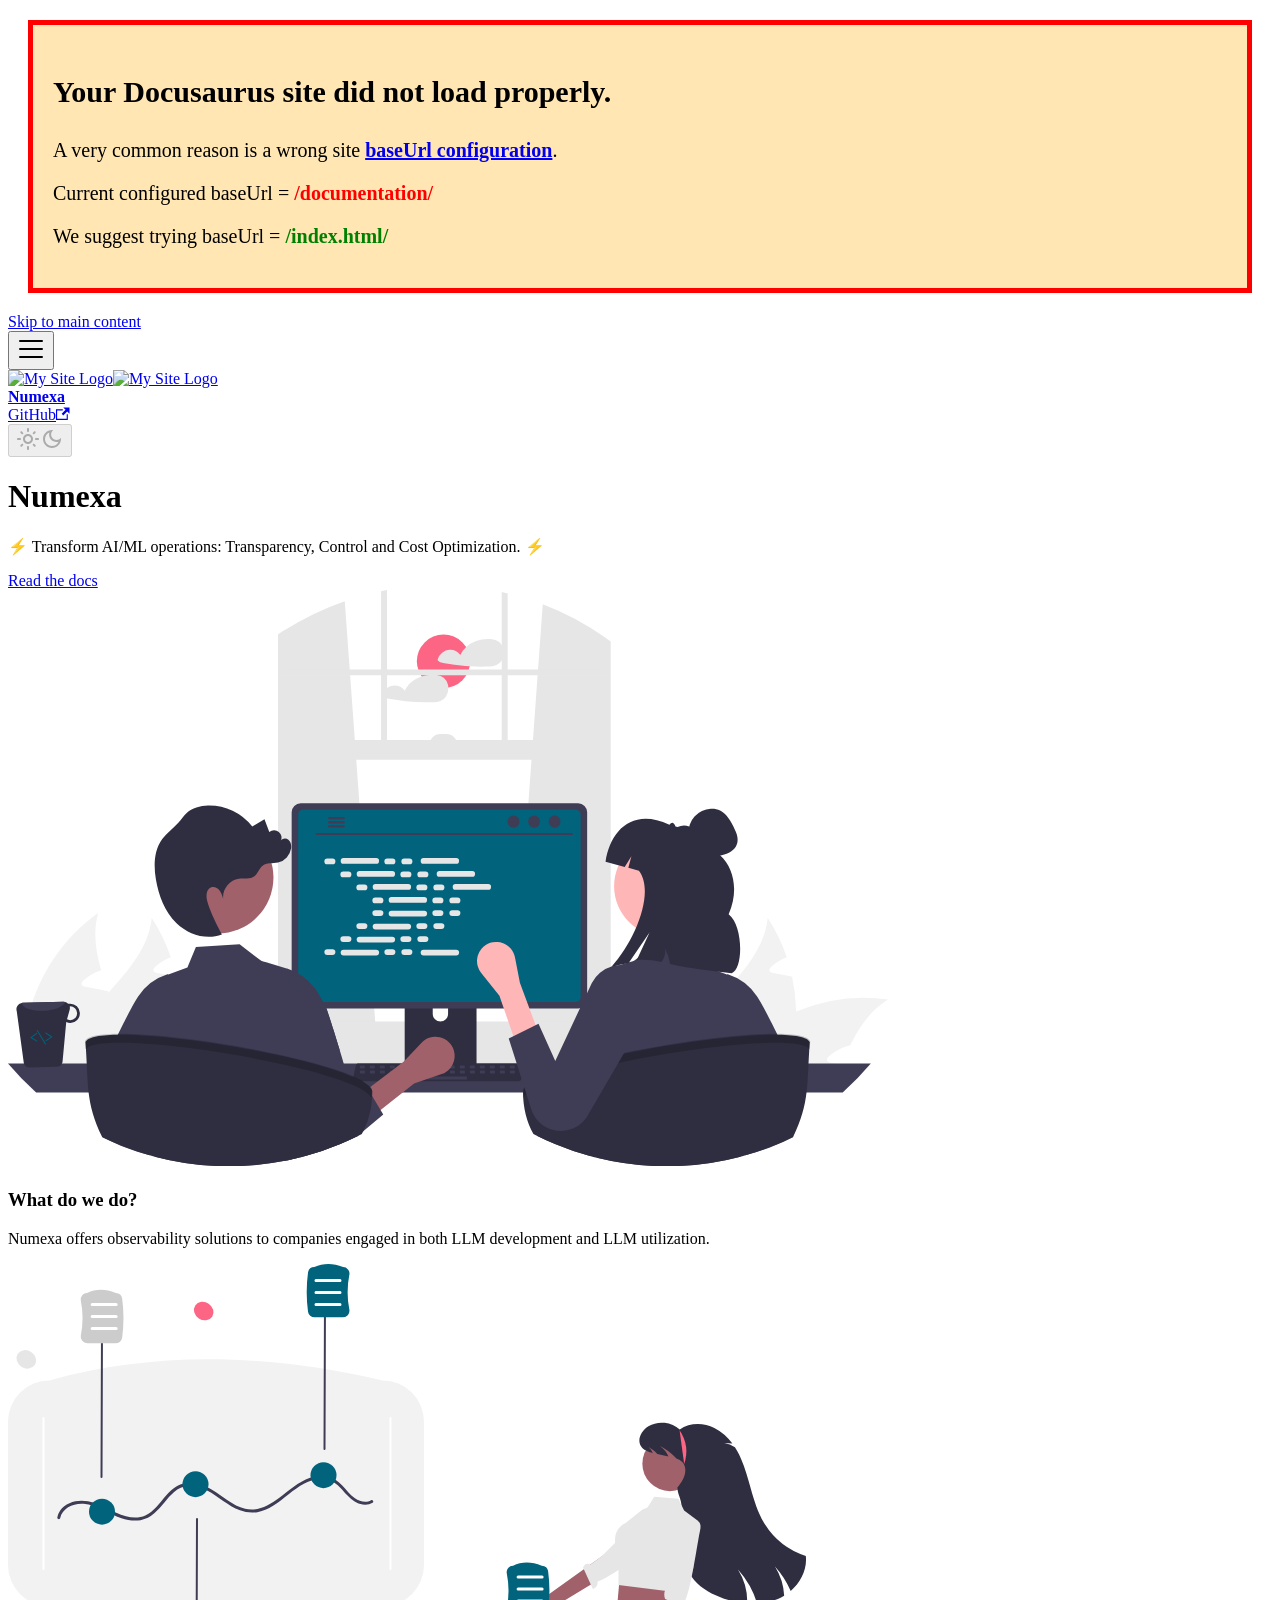
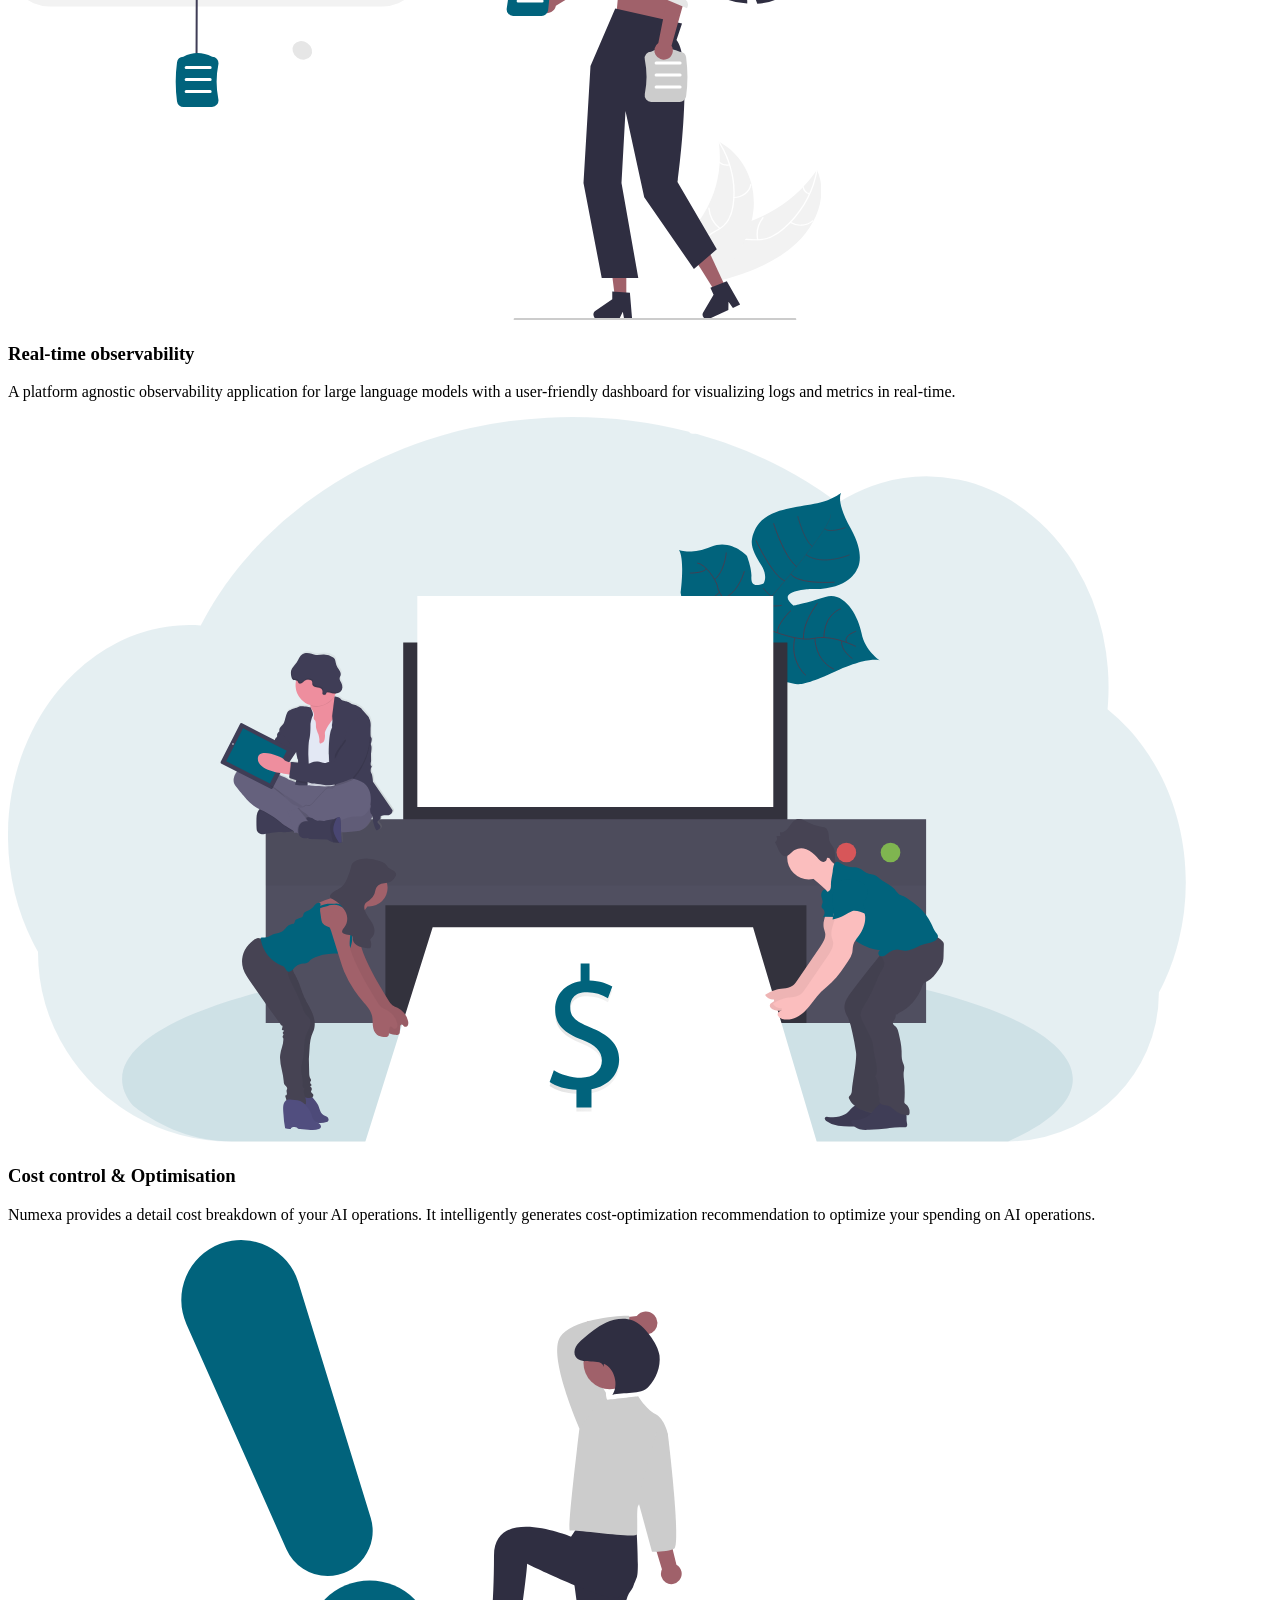
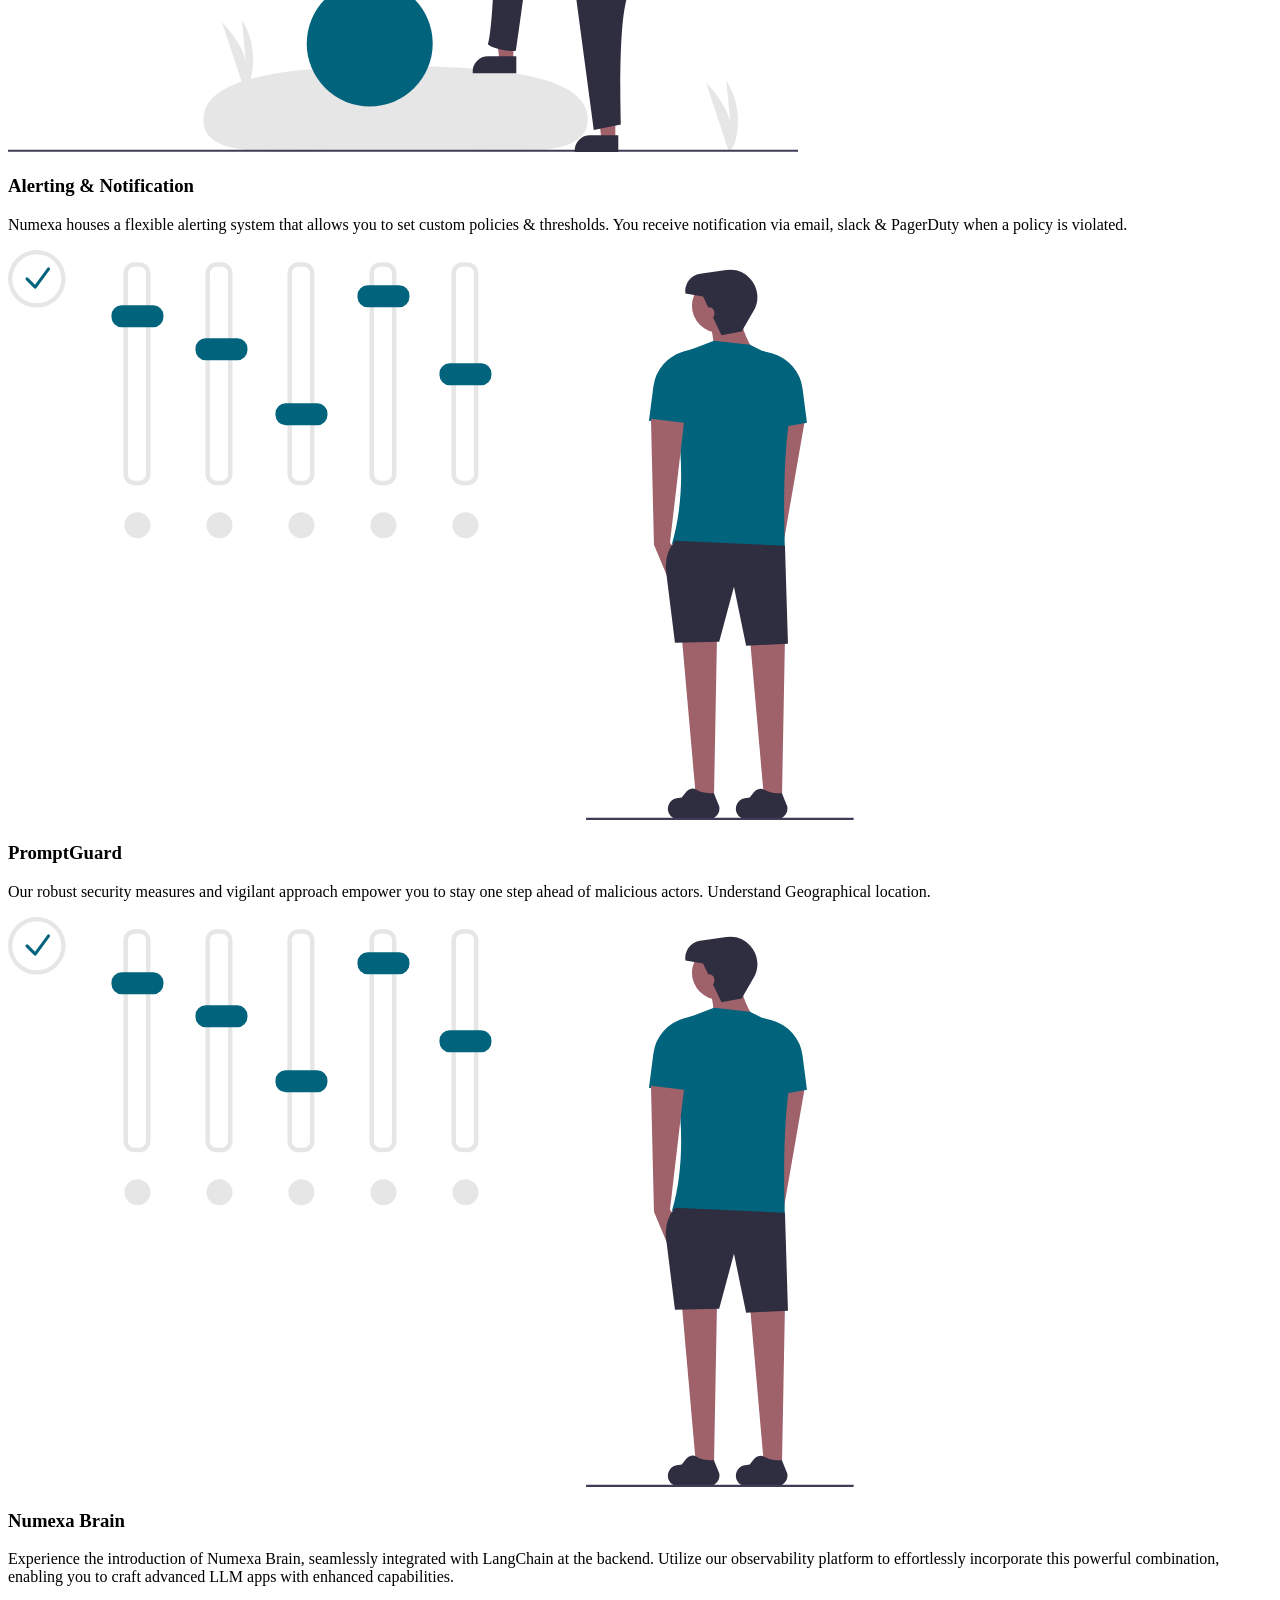
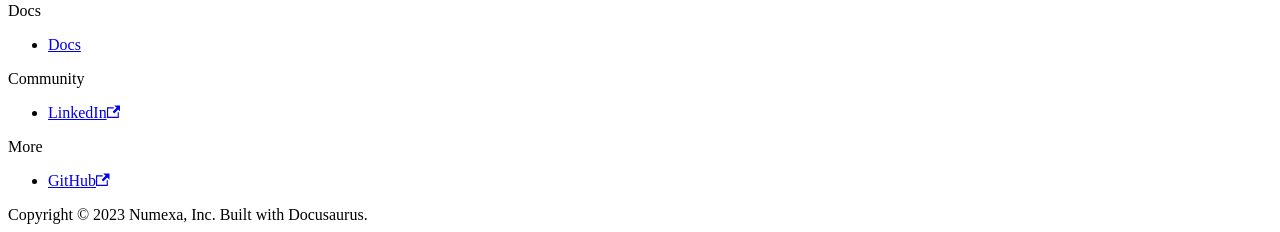
==== commit 8d4abef9: "Deploy website - based on 0599765ee5af0ad1c9f658807d678d4d0e6503a2" ====
--- a/index.html
+++ b/index.html
@@ -3,14 +3,14 @@
 <head>
 <meta charset="UTF-8">
 <meta name="generator" content="Docusaurus v2.4.1">
-<title data-rh="true">Numexa - Numexa HQ | Numexa</title><meta data-rh="true" name="viewport" content="width=device-width,initial-scale=1"><meta data-rh="true" name="twitter:card" content="summary_large_image"><meta data-rh="true" property="og:image" content="https://NumexaHQ.github.io/img/docusaurus-social-card.jpg"><meta data-rh="true" name="twitter:image" content="https://NumexaHQ.github.io/img/docusaurus-social-card.jpg"><meta data-rh="true" property="og:url" content="https://NumexaHQ.github.io/"><meta data-rh="true" name="docusaurus_locale" content="en"><meta data-rh="true" name="docusaurus_tag" content="default"><meta data-rh="true" name="docsearch:language" content="en"><meta data-rh="true" name="docsearch:docusaurus_tag" content="default"><meta data-rh="true" property="og:title" content="Numexa - Numexa HQ | Numexa"><meta data-rh="true" name="description" content="Description will go into a meta tag in &lt;head /&gt;"><meta data-rh="true" property="og:description" content="Description will go into a meta tag in &lt;head /&gt;"><link data-rh="true" rel="icon" href="/img/favicon.ico"><link data-rh="true" rel="canonical" href="https://NumexaHQ.github.io/"><link data-rh="true" rel="alternate" href="https://NumexaHQ.github.io/" hreflang="en"><link data-rh="true" rel="alternate" href="https://NumexaHQ.github.io/" hreflang="x-default"><script data-rh="true">function maybeInsertBanner(){window.__DOCUSAURUS_INSERT_BASEURL_BANNER&&insertBanner()}function insertBanner(){var n=document.getElementById("__docusaurus-base-url-issue-banner-container");if(n){n.innerHTML='\n<div id="__docusaurus-base-url-issue-banner" style="border: thick solid red; background-color: rgb(255, 230, 179); margin: 20px; padding: 20px; font-size: 20px;">\n   <p style="font-weight: bold; font-size: 30px;">Your Docusaurus site did not load properly.</p>\n   <p>A very common reason is a wrong site <a href="https://docusaurus.io/docs/docusaurus.config.js/#baseUrl" style="font-weight: bold;">baseUrl configuration</a>.</p>\n   <p>Current configured baseUrl = <span style="font-weight: bold; color: red;">/</span>  (default value)</p>\n   <p>We suggest trying baseUrl = <span id="__docusaurus-base-url-issue-banner-suggestion-container" style="font-weight: bold; color: green;"></span></p>\n</div>\n';var e=document.getElementById("__docusaurus-base-url-issue-banner-suggestion-container"),s=window.location.pathname,r="/"===s.substr(-1)?s:s+"/";e.innerHTML=r}}window.__DOCUSAURUS_INSERT_BASEURL_BANNER=!0,document.addEventListener("DOMContentLoaded",maybeInsertBanner)</script><link rel="stylesheet" href="/assets/css/styles.a97b8bc0.css">
-<link rel="preload" href="/assets/js/runtime~main.e747c4bc.js" as="script">
-<link rel="preload" href="/assets/js/main.c287e405.js" as="script">
+<title data-rh="true">Numexa - Numexa HQ | Numexa</title><meta data-rh="true" name="viewport" content="width=device-width,initial-scale=1"><meta data-rh="true" name="twitter:card" content="summary_large_image"><meta data-rh="true" property="og:image" content="https://github.com/documentation/img/docusaurus-social-card.jpg"><meta data-rh="true" name="twitter:image" content="https://github.com/documentation/img/docusaurus-social-card.jpg"><meta data-rh="true" property="og:url" content="https://github.com/documentation/"><meta data-rh="true" name="docusaurus_locale" content="en"><meta data-rh="true" name="docusaurus_tag" content="default"><meta data-rh="true" name="docsearch:language" content="en"><meta data-rh="true" name="docsearch:docusaurus_tag" content="default"><meta data-rh="true" property="og:title" content="Numexa - Numexa HQ | Numexa"><meta data-rh="true" name="description" content="Description will go into a meta tag in &lt;head /&gt;"><meta data-rh="true" property="og:description" content="Description will go into a meta tag in &lt;head /&gt;"><link data-rh="true" rel="icon" href="/documentation/img/favicon.ico"><link data-rh="true" rel="canonical" href="https://github.com/documentation/"><link data-rh="true" rel="alternate" href="https://github.com/documentation/" hreflang="en"><link data-rh="true" rel="alternate" href="https://github.com/documentation/" hreflang="x-default"><script data-rh="true">function maybeInsertBanner(){window.__DOCUSAURUS_INSERT_BASEURL_BANNER&&insertBanner()}function insertBanner(){var n=document.getElementById("__docusaurus-base-url-issue-banner-container");if(n){n.innerHTML='\n<div id="__docusaurus-base-url-issue-banner" style="border: thick solid red; background-color: rgb(255, 230, 179); margin: 20px; padding: 20px; font-size: 20px;">\n   <p style="font-weight: bold; font-size: 30px;">Your Docusaurus site did not load properly.</p>\n   <p>A very common reason is a wrong site <a href="https://docusaurus.io/docs/docusaurus.config.js/#baseUrl" style="font-weight: bold;">baseUrl configuration</a>.</p>\n   <p>Current configured baseUrl = <span style="font-weight: bold; color: red;">/documentation/</span> </p>\n   <p>We suggest trying baseUrl = <span id="__docusaurus-base-url-issue-banner-suggestion-container" style="font-weight: bold; color: green;"></span></p>\n</div>\n';var e=document.getElementById("__docusaurus-base-url-issue-banner-suggestion-container"),s=window.location.pathname,o="/"===s.substr(-1)?s:s+"/";e.innerHTML=o}}window.__DOCUSAURUS_INSERT_BASEURL_BANNER=!0,document.addEventListener("DOMContentLoaded",maybeInsertBanner)</script><link rel="stylesheet" href="/documentation/assets/css/styles.a97b8bc0.css">
+<link rel="preload" href="/documentation/assets/js/runtime~main.64f1c6a8.js" as="script">
+<link rel="preload" href="/documentation/assets/js/main.7a035d25.js" as="script">
 </head>
 <body class="navigation-with-keyboard">
 <script>!function(){function t(t){document.documentElement.setAttribute("data-theme",t)}var e=function(){var t=null;try{t=new URLSearchParams(window.location.search).get("docusaurus-theme")}catch(t){}return t}()||function(){var t=null;try{t=localStorage.getItem("theme")}catch(t){}return t}();t(null!==e?e:"light")}()</script><div id="__docusaurus">
-<div id="__docusaurus-base-url-issue-banner-container"></div><div role="region" aria-label="Skip to main content"><a class="skipToContent_fXgn" href="#__docusaurus_skipToContent_fallback">Skip to main content</a></div><nav aria-label="Main" class="navbar navbar--fixed-top"><div class="navbar__inner"><div class="navbar__items"><button aria-label="Toggle navigation bar" aria-expanded="false" class="navbar__toggle clean-btn" type="button"><svg width="30" height="30" viewBox="0 0 30 30" aria-hidden="true"><path stroke="currentColor" stroke-linecap="round" stroke-miterlimit="10" stroke-width="2" d="M4 7h22M4 15h22M4 23h22"></path></svg></button><a class="navbar__brand" href="/"><div class="navbar__logo"><img src="/img/nxa-logo-1-transparent-colored-lg.png" alt="My Site Logo" class="themedImage_ToTc themedImage--light_HNdA"><img src="/img/nxa-logo-1-transparent-colored-lg.png" alt="My Site Logo" class="themedImage_ToTc themedImage--dark_i4oU"></div><b class="navbar__title text--truncate">Numexa</b></a></div><div class="navbar__items navbar__items--right"><a href="https://github.com/NumexaHQ" target="_blank" rel="noopener noreferrer" class="navbar__item navbar__link">GitHub<svg width="13.5" height="13.5" aria-hidden="true" viewBox="0 0 24 24" class="iconExternalLink_nPIU"><path fill="currentColor" d="M21 13v10h-21v-19h12v2h-10v15h17v-8h2zm3-12h-10.988l4.035 4-6.977 7.07 2.828 2.828 6.977-7.07 4.125 4.172v-11z"></path></svg></a><div class="toggle_vylO colorModeToggle_DEke"><button class="clean-btn toggleButton_gllP toggleButtonDisabled_aARS" type="button" disabled="" title="Switch between dark and light mode (currently light mode)" aria-label="Switch between dark and light mode (currently light mode)" aria-live="polite"><svg viewBox="0 0 24 24" width="24" height="24" class="lightToggleIcon_pyhR"><path fill="currentColor" d="M12,9c1.65,0,3,1.35,3,3s-1.35,3-3,3s-3-1.35-3-3S10.35,9,12,9 M12,7c-2.76,0-5,2.24-5,5s2.24,5,5,5s5-2.24,5-5 S14.76,7,12,7L12,7z M2,13l2,0c0.55,0,1-0.45,1-1s-0.45-1-1-1l-2,0c-0.55,0-1,0.45-1,1S1.45,13,2,13z M20,13l2,0c0.55,0,1-0.45,1-1 s-0.45-1-1-1l-2,0c-0.55,0-1,0.45-1,1S19.45,13,20,13z M11,2v2c0,0.55,0.45,1,1,1s1-0.45,1-1V2c0-0.55-0.45-1-1-1S11,1.45,11,2z M11,20v2c0,0.55,0.45,1,1,1s1-0.45,1-1v-2c0-0.55-0.45-1-1-1C11.45,19,11,19.45,11,20z M5.99,4.58c-0.39-0.39-1.03-0.39-1.41,0 c-0.39,0.39-0.39,1.03,0,1.41l1.06,1.06c0.39,0.39,1.03,0.39,1.41,0s0.39-1.03,0-1.41L5.99,4.58z M18.36,16.95 c-0.39-0.39-1.03-0.39-1.41,0c-0.39,0.39-0.39,1.03,0,1.41l1.06,1.06c0.39,0.39,1.03,0.39,1.41,0c0.39-0.39,0.39-1.03,0-1.41 L18.36,16.95z M19.42,5.99c0.39-0.39,0.39-1.03,0-1.41c-0.39-0.39-1.03-0.39-1.41,0l-1.06,1.06c-0.39,0.39-0.39,1.03,0,1.41 s1.03,0.39,1.41,0L19.42,5.99z M7.05,18.36c0.39-0.39,0.39-1.03,0-1.41c-0.39-0.39-1.03-0.39-1.41,0l-1.06,1.06 c-0.39,0.39-0.39,1.03,0,1.41s1.03,0.39,1.41,0L7.05,18.36z"></path></svg><svg viewBox="0 0 24 24" width="24" height="24" class="darkToggleIcon_wfgR"><path fill="currentColor" d="M9.37,5.51C9.19,6.15,9.1,6.82,9.1,7.5c0,4.08,3.32,7.4,7.4,7.4c0.68,0,1.35-0.09,1.99-0.27C17.45,17.19,14.93,19,12,19 c-3.86,0-7-3.14-7-7C5,9.07,6.81,6.55,9.37,5.51z M12,3c-4.97,0-9,4.03-9,9s4.03,9,9,9s9-4.03,9-9c0-0.46-0.04-0.92-0.1-1.36 c-0.98,1.37-2.58,2.26-4.4,2.26c-2.98,0-5.4-2.42-5.4-5.4c0-1.81,0.89-3.42,2.26-4.4C12.92,3.04,12.46,3,12,3L12,3z"></path></svg></button></div><div class="searchBox_ZlJk"></div></div></div><div role="presentation" class="navbar-sidebar__backdrop"></div></nav><div id="__docusaurus_skipToContent_fallback" class="main-wrapper mainWrapper_z2l0"><header class="hero hero--primary heroBanner_qdFl"><div class="container"><h1 class="hero__title">Numexa</h1><p class="hero__subtitle">⚡️ Transform AI/ML operations: Transparency, Control and Cost Optimization. ⚡️</p><div class="buttons_AeoN"><a class="button button--secondary button--lg" href="/docs/intro">Read the docs</a></div></div></header><main><section class="features_t9lD"><div class="container"><div class="row"><div class="col col--4"><div class="text--center"><svg xmlns="http://www.w3.org/2000/svg" data-name="Layer 1" width="880.16" height="576.272" viewBox="0 0 880.16 576.272" class="featureSvg_GfXr" role="img"><circle cx="435.555" cy="71.266" r="26.701" fill="#fd6584"></circle><path d="M495.313 58.623a13.235 13.235 0 0 0-11.17-9.29 1.08 1.08 0 0 0-.18 0 1.418 1.418 0 0 0-.22-.05c-8.94-1.16-18.88 1.66-25.57 7.8a23.958 23.958 0 0 0-5.83 8.04 12.917 12.917 0 0 0-10.83-5.28 13.184 13.184 0 0 0-11.8 9.51 1.526 1.526 0 0 0 .69 1.69 6.673 6.673 0 0 0 2.79 1.42c2.21.47 4.44.9 6.67 1.29q6.54 1.14 13.15 1.85 4.365.465 8.75.74c6.04.38 12.11.47 18.16.28 3-.1 5.88-.2 8.62-1.52a12.798 12.798 0 0 0 4.95-4.31 14.548 14.548 0 0 0 1.82-12.17ZM440.383 97.523a13.652 13.652 0 0 0-.56-3.3 13.26 13.26 0 0 0-11.18-9.29.965.965 0 0 0-.17 0 1.887 1.887 0 0 0-.23-.05 33.194 33.194 0 0 0-14.69 1.51c-7.26 2.43-13.63 7.33-16.7 14.33a12.922 12.922 0 0 0-10.84-5.28 13.183 13.183 0 0 0-11.8 9.51 1.555 1.555 0 0 0 .69 1.69 6.733 6.733 0 0 0 2.79 1.42c2.22.47 4.44.9 6.68 1.29q6.54 1.14 13.14 1.85a195.164 195.164 0 0 0 26.92 1.02c2.99-.1 5.88-.2 8.62-1.52a12.77 12.77 0 0 0 4.94-4.31 14.265 14.265 0 0 0 2.39-8.87Z" fill="#e6e6e6"></path><path d="M788.132 421.512a171.855 171.855 0 0 1-7.442 53.772c-.186.633-.41 1.265-.633 1.898H670.502a98.322 98.322 0 0 1 7.406-22.328c9.117-19.35 24.002-35.91 38.701-52.358 20.244-22.663 40.004-45.14 43.13-74.612a169.258 169.258 0 0 1 19.053 39.334 46.231 46.231 0 0 0-15.294 9.377c-1.229 1.154-2.531 2.829-1.898 4.429.595 1.34 2.232 1.786 3.684 2.084 3.498.67 6.996 1.34 10.494 1.972 2.753.558 5.544 1.08 8.335 1.6a182.729 182.729 0 0 1 4.02 34.832Z" fill="#f2f2f2"></path><path d="M880.16 409.455c-17.565 10.68-28.728 27.202-37.845 45.697a46.743 46.743 0 0 0-21.25 11.164c-1.264 1.154-2.567 2.828-1.897 4.428.558 1.34 2.233 1.787 3.684 2.084 3.46.67 6.996 1.34 10.457 1.973-.335.781-.67 1.6-1.005 2.381H716.2a164.174 164.174 0 0 1 17.453-19.946c1.376-1.377 2.79-2.68 4.242-4.019a173.653 173.653 0 0 1 50.238-31.705 176.734 176.734 0 0 1 92.027-12.057Z" fill="#f2f2f2"></path><path d="M735.55 477.182H632.174a167.932 167.932 0 0 1 .149-24.858c4.13-51.094 31.928-99.768 73.867-129.24-5.358 19.09-2.605 38.068 2.977 57.121-.78.26-1.562.484-2.27.782a46.236 46.236 0 0 0-15.294 9.377c-1.228 1.154-2.53 2.829-1.898 4.429.558 1.34 2.233 1.786 3.684 2.084 3.498.67 6.996 1.34 10.457 1.972 2.791.558 5.582 1.08 8.373 1.637 1.302.224 2.605.484 3.907.744.186.447.298.856.484 1.266 6.55 18.048 13.694 36.245 17.044 54.74a127.778 127.778 0 0 1 1.711 14.03c.112 1.972.187 3.944.187 5.916ZM172.133 421.512a171.855 171.855 0 0 1-7.443 53.772c-.186.633-.41 1.265-.633 1.898H54.502a98.322 98.322 0 0 1 7.406-22.328c9.117-19.35 24.002-35.91 38.701-52.358 20.244-22.663 40.004-45.14 43.13-74.612a169.258 169.258 0 0 1 19.053 39.334 46.231 46.231 0 0 0-15.294 9.377c-1.229 1.154-2.531 2.829-1.898 4.429.595 1.34 2.232 1.786 3.684 2.084 3.498.67 6.996 1.34 10.494 1.972 2.753.558 5.544 1.08 8.335 1.6a182.729 182.729 0 0 1 4.02 34.832Z" fill="#f2f2f2"></path><path d="M264.16 409.455c-17.565 10.68-28.728 27.202-37.845 45.697a46.743 46.743 0 0 0-21.25 11.164c-1.264 1.154-2.567 2.828-1.897 4.428.558 1.34 2.233 1.787 3.684 2.084 3.46.67 6.996 1.34 10.457 1.973-.335.781-.67 1.6-1.005 2.381H100.2a164.174 164.174 0 0 1 17.453-19.946c1.376-1.377 2.79-2.68 4.242-4.019a173.653 173.653 0 0 1 50.237-31.705 176.734 176.734 0 0 1 92.028-12.057Z" fill="#f2f2f2"></path><path d="M119.55 477.182H16.174a167.932 167.932 0 0 1 .149-24.858c4.13-51.094 31.928-99.768 73.867-129.24-5.358 19.09-2.605 38.068 2.977 57.121-.78.26-1.562.484-2.27.782a46.236 46.236 0 0 0-15.294 9.377c-1.228 1.154-2.53 2.829-1.898 4.429.558 1.34 2.233 1.786 3.684 2.084 3.498.67 6.996 1.34 10.457 1.972 2.791.558 5.582 1.08 8.373 1.637 1.302.224 2.605.484 3.907.744.186.447.298.856.484 1.266 6.55 18.048 13.694 36.245 17.044 54.74a127.778 127.778 0 0 1 1.711 14.03c.112 1.972.187 3.944.187 5.916Z" fill="#f2f2f2"></path><path d="m504.41 433.78 92.37 8.2.99.09V47.93l-.99-.69a288.323 288.323 0 0 0-62.01-32.94l-4.72 65.1-.43 5.96-4.67 64.56-1.44 19.86-18.93 261.7ZM275.98 40.59c-.66.42-1.32.84-1.98 1.28v400.2l1.98-.18 91.37-8.11-.17-2.3-18.93-261.7-1.44-19.86-4.67-64.56-.43-5.96-4.95-68.27a287.687 287.687 0 0 0-60.78 29.46Z" fill="#e6e6e6"></path><path d="M274 41.87c-1.33.86-2.66 1.74-3.97 2.63v403.03c0 10.07 5.97 18.51 13.95 20.66a15.249 15.249 0 0 0 4 .53h296.8a15.118 15.118 0 0 0 3.99-.53 17.06 17.06 0 0 0 7.78-4.66 22.919 22.919 0 0 0 6.18-16V51.51c-1.64-1.21-3.29-2.41-4.96-3.58l-.99-.69v400.29a16.108 16.108 0 0 1-.46 3.85c-1.41 5.95-6.06 10.31-11.54 10.31h-296.8c-6.62 0-12-6.35-12-14.16V40.59c-.66.42-1.32.84-1.98 1.28Z" fill="#e6e6e6"></path><path fill="#e6e6e6" d="M273.003 79.404h326.752v5.959H273.003z"></path><path d="M499.68 3.39c-1.98-.49-3.96-.95-5.96-1.38v161.81h5.96ZM379.04 0c-1.99.37-3.98.75-5.96 1.16v162.66h5.96ZM208.94 458.29a26.711 26.711 0 0 0 1.93 9.98 25.54 25.54 0 0 0 1.75 3.56 27.096 27.096 0 0 0 3.02 4.18 26.76 26.76 0 0 0 20.12 9.11h391.31a26.82 26.82 0 0 0 0-53.64H235.76a26.846 26.846 0 0 0-26.82 26.81Z" fill="#e6e6e6"></path><path fill="#e6e6e6" d="M597.768 169.782H273.002V149.92h324.766z"></path><path d="M449.29 154.885H421.48a10.925 10.925 0 0 1 10.925-10.925h5.959a10.925 10.925 0 0 1 10.925 10.925Z" fill="#e6e6e6"></path><path d="M0 473.61a289.004 289.004 0 0 0 28.12 28.95H834.7a289.004 289.004 0 0 0 28.12-28.95Z" fill="#3f3d56"></path><path d="M396.69 376.8v102.56h71.85V376.8a3.448 3.448 0 0 0-2.43-3.3 3.175 3.175 0 0 0-1.03-.16h-64.92a3.463 3.463 0 0 0-3.47 3.46Zm28.04 35.24a7.67 7.67 0 0 1 15.34 0v11.9a7.67 7.67 0 0 1-15.34 0Z" fill="#2f2e41"></path><path d="M396.47 476.08v9.89a1.946 1.946 0 0 0 1.93 1.94h68.43a1.94 1.94 0 0 0 1.93-1.94v-9.89ZM283.66 222.28v187.26a9.007 9.007 0 0 0 9 9h277.5a9.007 9.007 0 0 0 9-9V222.28a9.011 9.011 0 0 0-9-8.99h-277.5a9.012 9.012 0 0 0-9 8.99Z" fill="#3f3d56"></path><path d="M290.17 224.61v182.62a4.818 4.818 0 0 0 4.81 4.81h272.87a4.818 4.818 0 0 0 4.81-4.81V224.61a4.82 4.82 0 0 0-4.81-4.82H294.98a4.82 4.82 0 0 0-4.81 4.82Z" fill="#01637c"></path><path d="M345.81 490.24a2.948 2.948 0 0 0 2.32 1.11h162.34a2.987 2.987 0 0 0 2.92-3.6l-2.52-11.97a2.993 2.993 0 0 0-1.86-2.17 2.895 2.895 0 0 0-1.06-.2H350.64a2.894 2.894 0 0 0-1.06.2 2.992 2.992 0 0 0-1.86 2.17l-2.52 11.97a2.985 2.985 0 0 0 .61 2.49Z" fill="#2f2e41"></path><rect x="661.717" y="637.43" width="5" height="3" rx="0.488" transform="rotate(-180 584.257 557.998)" fill="#3f3d56"></rect><rect x="651.717" y="637.43" width="5" height="3" rx="0.488" transform="rotate(-180 574.257 557.998)" fill="#3f3d56"></rect><rect x="641.717" y="637.43" width="5" height="3" rx="0.488" transform="rotate(-180 564.257 557.998)" fill="#3f3d56"></rect><rect x="631.717" y="637.43" width="5" height="3" rx="0.488" transform="rotate(-180 554.257 557.998)" fill="#3f3d56"></rect><rect x="621.717" y="637.43" width="5" height="3" rx="0.488" transform="rotate(-180 544.257 557.998)" fill="#3f3d56"></rect><rect x="611.717" y="637.43" width="5" height="3" rx="0.488" transform="rotate(-180 534.257 557.998)" fill="#3f3d56"></rect><rect x="601.717" y="637.43" width="5" height="3" rx="0.488" transform="rotate(-180 524.257 557.998)" fill="#3f3d56"></rect><rect x="591.717" y="637.43" width="5" height="3" rx="0.488" transform="rotate(-180 514.257 557.998)" fill="#3f3d56"></rect><rect x="581.717" y="637.43" width="5" height="3" rx="0.488" transform="rotate(-180 504.257 557.998)" fill="#3f3d56"></rect><rect x="571.717" y="637.43" width="5" height="3" rx="0.488" transform="rotate(-180 494.257 557.998)" fill="#3f3d56"></rect><rect x="561.717" y="637.43" width="5" height="3" rx="0.488" transform="rotate(-180 484.257 557.998)" fill="#3f3d56"></rect><rect x="551.717" y="637.43" width="5" height="3" rx="0.488" transform="rotate(-180 474.257 557.998)" fill="#3f3d56"></rect><rect x="541.717" y="637.43" width="5" height="3" rx="0.488" transform="rotate(-180 464.257 557.998)" fill="#3f3d56"></rect><rect x="531.717" y="637.43" width="5" height="3" rx="0.488" transform="rotate(-180 454.257 557.998)" fill="#3f3d56"></rect><rect x="521.717" y="637.43" width="5" height="3" rx="0.488" transform="rotate(-180 444.257 557.998)" fill="#3f3d56"></rect><rect x="511.717" y="637.43" width="5" height="3" rx="0.488" transform="rotate(-180 434.257 557.998)" fill="#3f3d56"></rect><rect x="661.835" y="642.43" width="5" height="3" rx="0.488" transform="rotate(-180 584.375 562.998)" fill="#3f3d56"></rect><rect x="651.835" y="642.43" width="5" height="3" rx="0.488" transform="rotate(-180 574.375 562.998)" fill="#3f3d56"></rect><rect x="641.835" y="642.43" width="5" height="3" rx="0.488" transform="rotate(-180 564.375 562.998)" fill="#3f3d56"></rect><rect x="631.835" y="642.43" width="5" height="3" rx="0.488" transform="rotate(-180 554.375 562.998)" fill="#3f3d56"></rect><rect x="621.835" y="642.43" width="5" height="3" rx="0.488" transform="rotate(-180 544.375 562.998)" fill="#3f3d56"></rect><rect x="611.835" y="642.43" width="5" height="3" rx="0.488" transform="rotate(-180 534.375 562.998)" fill="#3f3d56"></rect><rect x="601.835" y="642.43" width="5" height="3" rx="0.488" transform="rotate(-180 524.375 562.998)" fill="#3f3d56"></rect><rect x="591.835" y="642.43" width="5" height="3" rx="0.488" transform="rotate(-180 514.375 562.998)" fill="#3f3d56"></rect><rect x="581.835" y="642.43" width="5" height="3" rx="0.488" transform="rotate(-180 504.375 562.998)" fill="#3f3d56"></rect><rect x="571.835" y="642.43" width="5" height="3" rx="0.488" transform="rotate(-180 494.375 562.998)" fill="#3f3d56"></rect><rect x="561.835" y="642.43" width="5" height="3" rx="0.488" transform="rotate(-180 484.375 562.998)" fill="#3f3d56"></rect><rect x="551.835" y="642.43" width="5" height="3" rx="0.488" transform="rotate(-180 474.375 562.998)" fill="#3f3d56"></rect><rect x="541.835" y="642.43" width="5" height="3" rx="0.488" transform="rotate(-180 464.375 562.998)" fill="#3f3d56"></rect><rect x="531.835" y="642.43" width="5" height="3" rx="0.488" transform="rotate(-180 454.375 562.998)" fill="#3f3d56"></rect><rect x="521.835" y="642.43" width="5" height="3" rx="0.488" transform="rotate(-180 444.375 562.998)" fill="#3f3d56"></rect><rect x="511.835" y="642.43" width="5" height="3" rx="0.488" transform="rotate(-180 434.375 562.998)" fill="#3f3d56"></rect><rect x="578.835" y="648.43" width="40" height="3" rx="0.488" transform="rotate(-180 518.875 568.998)" fill="#3f3d56"></rect><path d="M308.692 244.947h255.323a1.016 1.016 0 0 0 0-2.031H308.692a1.016 1.016 0 0 0 0 2.03Z" fill="#3f3d56"></path><ellipse cx="546.635" cy="231.649" rx="5.95" ry="6.083" fill="#3f3d56"></ellipse><ellipse cx="526.079" cy="231.649" rx="5.95" ry="6.083" fill="#3f3d56"></ellipse><ellipse cx="505.523" cy="231.649" rx="5.95" ry="6.083" fill="#3f3d56"></ellipse><path d="M319.98 228.18a1.095 1.095 0 0 0 1.09 1.1h14.6a1.105 1.105 0 0 0 0-2.21h-14.6a1.103 1.103 0 0 0-1.09 1.11ZM319.98 232.33a1.095 1.095 0 0 0 1.09 1.1h14.6a1.105 1.105 0 0 0 0-2.21h-14.6a1.103 1.103 0 0 0-1.09 1.11ZM319.98 236.47a1.103 1.103 0 0 0 1.09 1.11h14.6a1.105 1.105 0 0 0 0-2.21h-14.6a1.095 1.095 0 0 0-1.09 1.1Z" fill="#3f3d56"></path><rect x="316.366" y="268.543" width="11.006" height="5.76" rx="2.88" fill="#e6e6e6"></rect><rect x="376.366" y="268.543" width="11.006" height="5.76" rx="2.88" fill="#e6e6e6"></rect><rect x="393.366" y="268.543" width="11.006" height="5.76" rx="2.88" fill="#e6e6e6"></rect><rect x="332.686" y="268.063" width="38.366" height="5.76" rx="2.88" fill="#e6e6e6"></rect><rect x="412.686" y="268.063" width="38.366" height="5.76" rx="2.88" fill="#e6e6e6"></rect><rect x="332.366" y="281.543" width="11.006" height="5.76" rx="2.88" fill="#e6e6e6"></rect><rect x="392.366" y="281.543" width="11.006" height="5.76" rx="2.88" fill="#e6e6e6"></rect><rect x="409.366" y="281.543" width="11.006" height="5.76" rx="2.88" fill="#e6e6e6"></rect><rect x="348.686" y="281.063" width="38.366" height="5.76" rx="2.88" fill="#e6e6e6"></rect><rect x="428.686" y="281.063" width="38.366" height="5.76" rx="2.88" fill="#e6e6e6"></rect><rect x="348.366" y="294.543" width="11.006" height="5.76" rx="2.88" fill="#e6e6e6"></rect><rect x="408.366" y="294.543" width="11.006" height="5.76" rx="2.88" fill="#e6e6e6"></rect><rect x="425.366" y="294.543" width="11.006" height="5.76" rx="2.88" fill="#e6e6e6"></rect><rect x="364.686" y="294.063" width="38.366" height="5.76" rx="2.88" fill="#e6e6e6"></rect><rect x="444.686" y="294.063" width="38.366" height="5.76" rx="2.88" fill="#e6e6e6"></rect><rect x="364.366" y="307.543" width="11.006" height="5.76" rx="2.88" fill="#e6e6e6"></rect><rect x="424.366" y="307.543" width="11.006" height="5.76" rx="2.88" fill="#e6e6e6"></rect><rect x="441.366" y="307.543" width="11.006" height="5.76" rx="2.88" fill="#e6e6e6"></rect><rect x="380.686" y="307.063" width="38.366" height="5.76" rx="2.88" fill="#e6e6e6"></rect><rect x="376.366" y="359.237" width="11.006" height="5.76" rx="2.88" fill="#e6e6e6"></rect><rect x="393.366" y="359.237" width="11.006" height="5.76" rx="2.88" fill="#e6e6e6"></rect><rect x="412.686" y="359.717" width="38.366" height="5.76" rx="2.88" fill="#e6e6e6"></rect><rect x="316.366" y="359.237" width="11.006" height="5.76" rx="2.88" fill="#e6e6e6"></rect><rect x="332.686" y="359.717" width="38.366" height="5.76" rx="2.88" fill="#e6e6e6"></rect><rect x="332.366" y="346.237" width="11.006" height="5.76" rx="2.88" fill="#e6e6e6"></rect><rect x="392.366" y="346.237" width="11.006" height="5.76" rx="2.88" fill="#e6e6e6"></rect><rect x="409.366" y="346.237" width="11.006" height="5.76" rx="2.88" fill="#e6e6e6"></rect><rect x="348.686" y="346.717" width="38.366" height="5.76" rx="2.88" fill="#e6e6e6"></rect><rect x="348.366" y="333.237" width="11.006" height="5.76" rx="2.88" fill="#e6e6e6"></rect><rect x="408.366" y="333.237" width="11.006" height="5.76" rx="2.88" fill="#e6e6e6"></rect><rect x="425.366" y="333.237" width="11.006" height="5.76" rx="2.88" fill="#e6e6e6"></rect><rect x="364.686" y="333.717" width="38.366" height="5.76" rx="2.88" fill="#e6e6e6"></rect><rect x="364.366" y="320.237" width="11.006" height="5.76" rx="2.88" fill="#e6e6e6"></rect><rect x="424.366" y="320.237" width="11.006" height="5.76" rx="2.88" fill="#e6e6e6"></rect><rect x="441.366" y="320.237" width="11.006" height="5.76" rx="2.88" fill="#e6e6e6"></rect><rect x="380.686" y="320.717" width="38.366" height="5.76" rx="2.88" fill="#e6e6e6"></rect><path d="M349.912 545.952c-.22.11-.44.22-.66.32q-2.085 1.035-4.2 2.04-6.33 3.015-12.82 5.73a285.483 285.483 0 0 1-34.97 12.03c-2-12.47-3.94-41.88-5.8-63.51-.35-4.07-.7-7.86-1.05-11.21a97.155 97.155 0 0 0-1.89-13.08 4.36 4.36 0 0 0-.39-.97c.19 1.73.39 6.89.58 14.05.1 3.35.19 7.14.29 11.21.47 20.82.96 49.15 1.45 65.28-1.39.34-2.79.68-4.19 1-.88.21-1.77.41-2.66.6-1.08.24-2.16.48-3.24.7q-1.695.36-3.39.69a290.072 290.072 0 0 1-56.06 5.44c-1.25 0-2.49-.01-3.74-.02-.38 0-.76-.01-1.15-.02-1.1-.02-2.24-.04-3.4-.07a288.591 288.591 0 0 1-65.84-9.49l.87-64.11.15-11.21.06-4.25a15.182 15.182 0 0 0-.88 4.25c-.35 2.73-.71 6.6-1.07 11.21-1.37 17.76-2.78 46.41-4.24 62.71-17.29-4.92-29.93-9.41-45.73-17.31-.61-.3-1.23-.61-1.84-.92.11-.77.23-1.54.34-2.33 1.79-12.44-.32-28.63 1.66-42.15 1.51-10.43 3.07-20.45 4.64-28.95 1.9-10.23 3.83-18.27 5.74-22.18 2.2-4.51 4.4-8.95 6.53-13.2l2.71-5.39c.48-.95.96-1.89 1.43-2.81 2.14-4.19 4.16-8.06 6.01-11.49 1.3-2.41 2.5-4.59 3.6-6.5 1.29-2.25 2.43-4.11 3.37-5.52a55.306 55.306 0 0 1 29.28-22.21l.3-.08.29.12.33.15 19.06-6.97 8.51-20.49 43.71-2.69 7.06 5.37 3.61 2.75 3.85 2.93 7.08 5.39 2.01.62 2.99.92 20.45 6.28.21-.09.3.08a55.168 55.168 0 0 1 27.36 19.5c.68.88 1.31 1.79 1.92 2.71 1.66 2.46 3.9 6.35 6.54 11.23 1.09 2.01 2.24 4.19 3.45 6.5.73 1.39 7.03 21.05 13.16 41.13 5.73 18.8 11.31 37.97 12.04 42.89.13.91.27 1.83.4 2.74.83 5.69 1.65 11.42 2.44 17.01 1.17 8.29 2.31 16.29 3.4 23.44l.03.2Z" fill="#3f3d56"></path><path opacity="0.2" d="m303.59 473.566-8.497-32.792-7.503 28.296 16 4.496z"></path><path d="M15.83 473.186a6.416 6.416 0 0 0 6.182 4.33l26.492-.681a6.328 6.328 0 0 0 5.981-4.657l3.749-40.087a9.794 9.794 0 0 0 4.238.87 9.661 9.661 0 0 0-.485-19.316 8.184 8.184 0 0 0-1.736.18 6.548 6.548 0 0 0-4.874-2.102l-40.75 1.052a5.854 5.854 0 0 0-1.006.125 6.365 6.365 0 0 0-4.873 8.264Zm43.173-43.817 2.667-9.553a6.506 6.506 0 0 0 .02-3.374c.13 0 .244-.062.374-.062a6.91 6.91 0 0 1 .323 13.817 6.505 6.505 0 0 1-3.384-.828Z" fill="#2f2e41"></path><path d="M13.621 412.9c.868 4.964 10.63 8.453 22.366 7.847 10.793-.497 19.617-4.287 21.234-8.779a6.025 6.025 0 0 0-1.844-.245l-40.75 1.052a5.854 5.854 0 0 0-1.006.125Z" fill="#3f3d56"></path><path d="M38.138 451.158a.497.497 0 0 0 .15-.067l5.754-3.766a.5.5 0 0 0 0-.836l-5.98-3.916a.5.5 0 1 0-.547.835l5.34 3.499-5.113 3.348a.5.5 0 0 0 .396.903ZM29.051 451.577a.5.5 0 0 0 .126-.919l-5.303-3.04L29 443.81a.5.5 0 1 0-.596-.803l-5.739 4.263a.5.5 0 0 0 .05.835l5.965 3.42a.5.5 0 0 0 .371.05ZM37.566 454.458a.482.482 0 0 0 .137-.058.5.5 0 0 0 .167-.687l-8.155-13.409a.5.5 0 0 0-.855.52l8.156 13.41a.5.5 0 0 0 .55.224Z" fill="#01637c"></path><path d="M785.15 547.04c-.61.31-1.23.62-1.84.92-15.8 7.9-28.44 12.39-45.73 17.31-1.46-16.3-2.87-44.95-4.24-62.71-.36-4.61-.72-8.48-1.07-11.21a15.182 15.182 0 0 0-.88-4.25l.06 4.25.15 11.21.87 64.11a288.588 288.588 0 0 1-65.84 9.49c-1.16.03-2.3.05-3.4.07-.39.01-.77.02-1.15.02-1.25.01-2.49.02-3.74.02a289.271 289.271 0 0 1-69.54-8.43c.49-16.13.98-44.46 1.449-65.28.1-4.07.19-7.86.29-11.21.19-7.16.39-12.32.58-14.05a4.362 4.362 0 0 0-.39.97 97.154 97.154 0 0 0-1.89 13.08c-.35 3.35-.7 7.14-1.05 11.21-1.86 21.63-3.8 51.04-5.8 63.51a285.473 285.473 0 0 1-34.97-12.03q-9-3.75-17.68-8.09c1.1-7.2 2.25-15.27 3.43-23.64.92-6.49 1.87-13.16 2.84-19.75 1.5-10.18 52.46-120.11 64.47-123.96l.3-.08.21.09 20.45-6.28 2.99-.92 2.01-.62 7.08-5.39 3.85-2.93 3.61-2.75 7.06-5.37 43.71 2.69 8.51 20.49 19.06 6.97.33-.15.29-.12.3.08a55.306 55.306 0 0 1 29.28 22.21c.94 1.41 2.08 3.27 3.37 5.52 1.1 1.91 2.3 4.09 3.6 6.5 1.85 3.43 3.87 7.3 6.01 11.49.47.92.95 1.86 1.43 2.81q1.335 2.64 2.71 5.39c2.13 4.25 4.33 8.69 6.53 13.2 1.91 3.91 3.84 11.95 5.74 22.18 1.57 8.5 3.13 18.52 4.64 28.95 1.98 13.52-.13 29.71 1.66 42.15.11.79.23 1.56.34 2.33Z" fill="#3f3d56"></path><circle cx="656.954" cy="296.158" r="50.836" fill="#ffb6b6"></circle><path opacity="0.2" d="m575.659 473.566 8.497-32.792 7.503 28.296-16 4.496z"></path><path d="M801.77 452.2c-3.04 41.88.11 60.32-16.67 94.85a286.16 286.16 0 0 1-47.52 18.22q-2.55.72-5.11 1.4a288.588 288.588 0 0 1-65.84 9.49c-1.16.03-2.3.05-3.4.07-.39.01-.77.02-1.15.02-1.25.01-2.49.02-3.74.02a289.271 289.271 0 0 1-69.54-8.43q-3.42-.84-6.81-1.77a285.473 285.473 0 0 1-34.97-12.03q-9-3.75-17.68-8.09c-1.31-.66-2.62-1.32-3.91-2-6.63-11.66-10.4-25.84-10.48-42.88 4.59-29.36 276.68-74.19 286.82-48.87Z" fill="#2f2e41"></path><path d="M801.761 459.372c.156-2.593.33-5.27.532-8.06-10.14-25.32-282.23 19.51-286.82 48.87.012 2.692.127 5.304.32 7.855 11.116-28.978 269.606-71.586 285.968-48.665Z" opacity="0.2"></path><path d="m508.182 454.175 22.334-11.167-18.611-50.25L507 367.416a19.161 19.161 0 0 0-31.282-10.908 19.161 19.161 0 0 0-2.493 26.519l18.207 22.759Z" fill="#ffb6b6"></path><path d="m530.516 433.703-29.778 14.889 22.598 70.809a30.977 30.977 0 0 0 22.336 20.716 30.977 30.977 0 0 0 33.738-14.197l59.924-102.714a31.62 31.62 0 0 0-10.195-42.982 31.62 31.62 0 0 0-45.296 12.765l-36.576 77.937Z" fill="#3f3d56"></path><circle cx="209.508" cy="287.552" r="55.935" fill="#a0616a"></circle><path d="M154.244 249.006c4.548-6.13 11.085-10.488 16.085-16.255 2.744-3.164 5.021-6.75 8.106-9.582 5.73-5.263 13.744-7.42 21.52-7.688a54.305 54.305 0 0 1 44.331 21.038l12.194-7.149 4.817 12.68a7.39 7.39 0 0 1 11.264 9.248c.967-2.99 5.399-3.624 7.842-1.649 2.444 1.975 3.098 5.488 2.7 8.604a17.32 17.32 0 0 1-13.065 14.326c-5.305 1.182-11.478-.06-15.723 3.333-3.404 2.72-4.431 7.671-7.904 10.3-4.28 3.241-10.33 1.743-15.65 2.459-9.308 1.253-16.678 10.773-15.56 20.098-.842-2.943-1.727-5.97-3.638-8.36-1.912-2.39-5.131-4.007-8.063-3.128-4.846 1.452-5.638 8.057-4.464 12.978 3.115 13.05 14.92 34.144 14.92 34.144-15.328 6.046-33.59.329-45.416-11.144-11.826-11.473-17.985-27.719-20.668-43.976-2.276-13.786-1.953-29.056 6.372-40.277ZM720.662 324.182c10.642-24.398 4.613-46.85-8.36-58.76v-.01c-5.1-11.43-11.88-20.25-19.64-22.32-3.75-2.41-7.39-5.24-11.43-6.68a14.887 14.887 0 0 0-11.68.53l-2.06-.55c-1.75-4.47-3.8-4.56-6.08-1.62-8.78-4.09-16.69-5.92-23.73-5.92-22.96 0-36.54 19.44-40.14 42.94l19.19 5.11 6.67-10.63-3.08 11.59 10.59 2.81c16.12 20.99-3.17 69.41-27.62 96.35q8.73-2.415 17.39-4.08l20.98-30.76-13 28c6.75-.99 15.36-.04 24.77 1.87 3.17-4.14 4.84-9.66 3.2-14.58a55.745 55.745 0 0 1 5.48 16.53c19.86 4.85 46.95 7.34 61.55 9.18 11.796-3.85 11.828-47.34-3-59Z" fill="#2f2e41"></path><path d="M727.585 241.19c7.795 17.454-7.933 24.96-22.341 24.749-13.02-.192-24.084-9.338-24.748-22.341a23.576 23.576 0 0 1 22.341-24.749c13.003-.664 19.439 10.453 24.748 22.342Z" fill="#2f2e41"></path><path d="m365.982 525.309-12.84-21.416 42.692-32.388 17.75-18.74a19.161 19.161 0 0 1 32.244 7.603 19.161 19.161 0 0 1-12.142 23.706l-27.582 9.417Z" fill="#a0616a"></path><path d="m375.262 524.602-19.99 16.66-5.39 4.49-.63.52q-2.085 1.035-4.2 2.04-6.33 3.015-12.82 5.73a285.483 285.483 0 0 1-34.97 12.03q-3.39.93-6.81 1.77c-1.39.34-2.79.68-4.19 1-.88.21-1.77.41-2.66.6-1.08.24-2.16.48-3.24.7q-1.695.36-3.39.69a30.963 30.963 0 0 1-9.62-22.44c0-.27 0-.55.01-.83l3.21-82.33 1.42-36.49a31.618 31.618 0 0 1 31.69-30.78c.96 0 1.91.05 2.85.14.68.88 1.31 1.79 1.92 2.71 1.66 2.46 3.9 6.35 6.54 11.23 1.09 2.01 2.24 4.19 3.45 6.5.73 1.39 7.03 21.05 13.16 41.13l-2.7 20.97-4.88 37.8 20.02-13.14 14.1-9.26 1.67 2.79 4.35 7.26 8.4 14Z" fill="#3f3d56"></path><path d="M364.302 501.072c-.01 1.7-.05 3.37-.14 5.02a97.248 97.248 0 0 1-1.58 13.56 79.144 79.144 0 0 1-7.31 21.61c-.46.91-.95 1.81-1.45 2.69-1.29.68-2.6 1.34-3.91 2-.22.11-.44.22-.66.32q-8.355 4.155-17.02 7.77a285.483 285.483 0 0 1-34.97 12.03q-3.39.93-6.81 1.77-6.675 1.65-13.48 2.99a290.072 290.072 0 0 1-56.06 5.44c-1.25 0-2.49-.01-3.74-.02-.38 0-.76-.01-1.15-.02-1.1-.02-2.24-.04-3.4-.07a288.591 288.591 0 0 1-65.84-9.49q-2.565-.675-5.11-1.4a286.165 286.165 0 0 1-47.52-18.22c-16.78-34.53-13.63-52.97-16.67-94.85 6.24-15.59 111.81-4.58 193.09 13.03 22.06 4.78 42.32 10.05 58.33 15.41 16.54 5.53 28.53 11.15 33.23 16.43a7.937 7.937 0 0 1 2.17 4Z" fill="#2f2e41"></path><path d="M77.488 459.372c-.155-2.593-.329-5.27-.531-8.06 10.14-25.32 282.23 19.51 286.82 48.87a110.45 110.45 0 0 1-.322 7.855C352.34 479.059 93.851 436.45 77.488 459.372Z" opacity="0.2"></path></svg></div><div class="text--center padding-horiz--md"><h3>What do we do?</h3><p>Numexa offers observability solutions to companies engaged in both LLM development and LLM utilization.</p></div></div><div class="col col--4"><div class="text--center"><svg xmlns="http://www.w3.org/2000/svg" data-name="Layer 1" width="813.411" height="656.337" viewBox="0 0 813.411 656.337" class="featureSvg_GfXr" role="img"><path d="M788.66 579.106c20.72-19.505 31.403-48.723 20.272-73.44-16.204 24.872-42.88 44.459-73.808 54.196-12.046 3.792-25.899 6.92-32.45 16.486-4.078 5.952-4.375 13.406-2.538 20.146 1.837 6.74 5.62 12.939 9.364 19.054l.021 1.728c29.32-7.459 58.42-18.666 79.14-38.17Z" fill="#f2f2f2"></path><path d="M808.309 505.798c-3.494 21.524-14.925 42.218-32.402 57.818a51.44 51.44 0 0 1-12.77 8.707 33.523 33.523 0 0 1-15.296 2.827c-4.946-.158-9.983-.816-14.887.073a18.158 18.158 0 0 0-11.917 7.741c-3.25 4.781-4.33 10.292-5.17 15.713-.933 6.019-1.792 12.283-5.755 17.461-.48.627.668 1.238 1.148.612 6.895-9.009 4.588-20.521 9.24-30.236 2.17-4.533 5.927-8.525 11.542-9.894 4.911-1.197 10.107-.521 15.112-.324a35.978 35.978 0 0 0 15.076-2.28 48.262 48.262 0 0 0 13.107-8.248 103.58 103.58 0 0 0 21.586-25.55 96.835 96.835 0 0 0 12.732-34.396c.12-.743-1.227-.763-1.346-.024Z" fill="#fff"></path><path d="M781.896 558.806a20.135 20.135 0 0 0 23.31-1.489c.615-.53-.304-1.385-.92-.855a18.64 18.64 0 0 1-21.686 1.347c-.698-.447-1.397.552-.704.997ZM750.336 575.517a27.075 27.075 0 0 1 5.273-21.546c.477-.628-.671-1.24-1.148-.611a28.152 28.152 0 0 0-5.434 22.43c.144.743 1.452.466 1.31-.273ZM801.613 529.354a9.154 9.154 0 0 1-5.875-6.7c-.133-.745-1.442-.467-1.31.273a10.249 10.249 0 0 0 6.481 7.424.76.76 0 0 0 .926-.192.545.545 0 0 0-.222-.805Z" fill="#fff"></path><path d="M710.683 477.564c.068.467.135.934.195 1.408a101.685 101.685 0 0 1 .848 18.948c-.014.49-.038.986-.07 1.474a110.234 110.234 0 0 1-12.317 44.091 115.864 115.864 0 0 1-10.038 15.956c-5.259 7.029-11.604 14.287-13.817 22.182a18.147 18.147 0 0 0-.547 2.496l32.155 33.046c.116.043.225.093.341.137l1.215 1.37c.217-.25.437-.514.654-.765.127-.145.247-.297.373-.442.083-.099.165-.198.245-.284.028-.032.055-.066.074-.092.08-.085.145-.172.217-.25q1.846-2.21 3.663-4.448c.009-.007.009-.007.01-.02 9.195-11.394 17.376-23.555 23.172-36.408.175-.387.358-.78.517-1.182a103.131 103.131 0 0 0 6.055-17.878 88.687 88.687 0 0 0 1.765-10.1 73.201 73.201 0 0 0-1.778-26.203c-4.33-17.142-14.921-32.89-31.646-42.326a73.45 73.45 0 0 0-1.286-.71Z" fill="#f2f2f2"></path><path d="M710.272 477.993c12.128 19.013 17.342 41.515 14.199 63.112a40.428 40.428 0 0 1-4.161 13.632 27.288 27.288 0 0 1-10.255 10.257c-4.058 2.461-8.537 4.57-11.835 7.846a14.415 14.415 0 0 0-4.151 12.414c.718 5.517 3.675 10.482 6.761 15.25 3.427 5.293 7.082 10.745 7.506 16.951.052.752 1.392.64 1.34-.112-.737-10.799-10.558-18.784-13.576-28.974-1.408-4.755-1.175-9.907 2.36-13.937 3.091-3.524 7.707-5.702 11.84-8.163a29.571 29.571 0 0 0 10.458-9.706 37.744 37.744 0 0 0 4.75-13.442 88.277 88.277 0 0 0-.472-31.69 97.483 97.483 0 0 0-13.672-34.123c-.418-.656-1.508.032-1.092.685Z" fill="#fff"></path><path d="M725.919 534.132c8.807-.08 16.321-5.82 17.58-13.381.124-.745-1.202-.947-1.327-.202-1.18 7.084-8.15 12.344-16.382 12.419-.867.008-.733 1.172.129 1.164ZM712.301 563.982a28.747 28.747 0 0 1-10.721-19.96c-.055-.752-1.395-.64-1.34.112a29.922 29.922 0 0 0 11.205 20.75c.63.52 1.483-.386.856-.902ZM721.251 500.303a11.295 11.295 0 0 1-9.334-2.276c-.622-.525-1.475.381-.856.903a12.656 12.656 0 0 0 10.32 2.538c.357-.07.639-.295.605-.638a.658.658 0 0 0-.735-.526Z" fill="#fff"></path><circle cx="661.933" cy="199.635" r="27.567" fill="#a0616a"></circle><path d="M782.73 326.993a89.753 89.753 0 0 0-15.75-24.57 60.651 60.651 0 0 1 9.21 29.41 46.474 46.474 0 0 1-6.29 3.29 60.27 60.27 0 0 1-20.61 4.63 89.932 89.932 0 0 0-19.31-34.33 60.796 60.796 0 0 1 9.26 34.18 95.196 95.196 0 0 1-23.19-4.97c-11.25-3.87-22.17-9.65-29.95-18.64-8.42-9.73-12.57-22.57-13.91-35.37-1.34-12.79-.08-25.7 1.19-38.5.6-6.1-4.48-13.12-3.88-19.22h.4c2.67-3.66 5.39-7.41 6.7-11.75 1.3-4.33.96-9.44-2.03-12.85a13.962 13.962 0 0 0-6.13-3.8c-.22-.28-.46-.55-.71-.82a57.011 57.011 0 0 0-15.75-11.78c4.25 3.21 7.09 6.84 8.41 10.59q-5.52-1.215-11.04-2.42a53.173 53.173 0 0 0-3.88-3.72 40.833 40.833 0 0 0-4.97-3.45 15.856 15.856 0 0 1 4.29 6.12c-4.73-1.19-9.46-2.98-11.92-7.05-4.08-6.73.77-15.81 7.54-19.83a26.977 26.977 0 0 1 31.33 3.45c9.79-7.21 23.73-7.09 34.62-1.7a50.62 50.62 0 0 1 18.06 15.71 70.638 70.638 0 0 0-8.18-.57 25.087 25.087 0 0 1 10.71 4.24 73.77 73.77 0 0 1 3.88 6.79q1.155 2.295 2.18 4.65c4.19 9.54 6.92 19.7 9.75 29.74 3.3 11.7 6.84 23.48 13.02 33.95a76.252 76.252 0 0 0 42.05 33.55c1.47 13.23-4.99 26.17-15.1 35.04Z" fill="#2f2e41"></path><path fill="#a0616a" d="m718.758 625.675-10.006 4.658-22.73-36.38 14.769-6.875 17.967 38.597z"></path><path d="m732.11 640.553-7.175 3.341-4.435-6.179-.127 8.303-19.032 8.86a4.72 4.72 0 0 1-6.062-6.667l10.312-17.573-3.188-6.85 16.43-6.487Z" fill="#2f2e41"></path><path fill="#a0616a" d="M618.304 636.194h-11.038l-5.253-42.573h16.291v42.573z"></path><path d="M624.13 655.319h-7.916l-1.413-7.474-3.619 7.474h-20.994a4.72 4.72 0 0 1-2.681-8.603l16.765-11.579v-7.555l17.634 1.053Z" fill="#2f2e41"></path><path fill="#a0616a" d="m669.286 313.604-9.145 27.903-3.023 22.619-48.578-14.998 4.493-50.472 10.104-9.996 46.149 24.944z"></path><ellipse cx="389.03" cy="168.858" rx="8.857" ry="10.195" transform="rotate(-56.364 178.69 288.325)" fill="#fd6584"></ellipse><ellipse cx="487.562" cy="508.175" rx="8.857" ry="10.195" transform="rotate(-56.364 277.221 627.641)" fill="#e6e6e6"></ellipse><ellipse cx="211.562" cy="217.175" rx="8.857" ry="10.195" transform="rotate(-56.364 1.221 336.641)" fill="#e6e6e6"></ellipse><path d="M567.917 464.234H234.673a41.425 41.425 0 0 1-41.378-41.378V279.612a41.425 41.425 0 0 1 41.378-41.378c106.336-29.46 217.862-26.7 333.244 0a41.425 41.425 0 0 1 41.378 41.378v143.244a41.425 41.425 0 0 1-41.378 41.378Z" transform="translate(-193.295 -121.832)" fill="#f2f2f2" style="isolation:isolate"></path><path d="M228.795 427.734a1 1 0 0 1-1-1v-151a1 1 0 0 1 2 0v151a1 1 0 0 1-1 1ZM575.795 427.734a1 1 0 0 0 1-1v-151a1 1 0 1 0-2 0v151a1 1 0 0 0 1 1Z" transform="translate(-193.295 -121.832)" fill="#fff" style="isolation:isolate"></path><path d="M316.5 185.903h-.003a1 1 0 0 1-.997-1.004l.5-153a1 1 0 0 1 1-.996h.003a1 1 0 0 1 .997 1.003l-.5 153a1 1 0 0 1-1 .997ZM188.5 404.903h-.003a1 1 0 0 1-.997-1.003l.5-149a1 1 0 0 1 1-.997h.003a1 1 0 0 1 .997 1.003l-.5 149a1 1 0 0 1-1 .997ZM93.5 213.903h-.003a1 1 0 0 1-.997-1.004l.5-151a1 1 0 0 1 1-.996h.003A1 1 0 0 1 95 61.906l-.5 151a1 1 0 0 1-1 .997ZM52.21 254.102c1.925-10.397 13.746-15.192 23.324-14.377 13.688 1.163 25.112 10.176 37.852 14.424 6.157 2.053 12.78 3.18 19.232 1.999a29.287 29.287 0 0 0 13.664-6.899c7.407-6.33 12.415-14.965 19.828-21.289a24.685 24.685 0 0 1 14.29-6.24c6.542-.434 12.947 1.782 18.68 4.753 11.39 5.902 20.713 15.294 32.844 19.85a33.592 33.592 0 0 0 17.503 1.807 45.572 45.572 0 0 0 16.453-6.828c10.445-6.599 19.053-15.755 30.035-21.542 5.4-2.846 11.4-5.023 17.57-5.065a23.278 23.278 0 0 1 16.013 6.41c8.317 7.562 14.875 19.497 27.578 19.706a13.784 13.784 0 0 0 7.51-2.06c1.639-1.014.134-3.61-1.514-2.591-5.178 3.202-11.414 1.181-16.134-1.924-5.026-3.308-8.594-8.363-12.696-12.67-4.075-4.278-8.83-7.882-14.692-9.217a31.955 31.955 0 0 0-17.505 1.463c-12 4.181-21.083 12.787-31.042 20.275-9.815 7.379-21.275 13.763-33.939 10.69-12.61-3.06-22.175-12.609-33.08-19.018-10.543-6.196-23.465-10.152-34.817-3.633-8.578 4.926-14.001 13.626-20.59 20.713-3.25 3.497-6.875 6.747-11.267 8.733-6.101 2.76-12.997 2.439-19.353.803-13.258-3.413-24.44-12.34-37.94-15.01-10.02-1.983-21.881.515-27.997 9.373a17.032 17.032 0 0 0-2.704 6.567c-.35 1.887 2.541 2.696 2.893.797Z" fill="#3f3d56"></path><circle cx="94" cy="247.653" r="13" fill="#01637c"></circle><circle cx="187.5" cy="220.153" r="13" fill="#01637c"></circle><circle cx="315.5" cy="211.153" r="13" fill="#01637c"></circle><path d="M203.986 442.986h-28.514a6.514 6.514 0 0 1-6.445-5.6 144.98 144.98 0 0 1 0-39.047 6.515 6.515 0 0 1 6.316-5.6c9.285-4.986 18.962-4.987 28.766 0a6.436 6.436 0 0 1 4.875 2.363 6.587 6.587 0 0 1 1.36 5.49 87.667 87.667 0 0 0 0 34.54 6.587 6.587 0 0 1-1.36 5.49 6.438 6.438 0 0 1-4.998 2.364ZM334.986 53.262h-28.514a6.514 6.514 0 0 1-6.445-5.6 144.984 144.984 0 0 1 0-39.047 6.515 6.515 0 0 1 6.335-5.599c8.972-4.021 18.634-4.021 28.722 0a6.439 6.439 0 0 1 4.9 2.362 6.587 6.587 0 0 1 1.36 5.491 87.66 87.66 0 0 0 0 34.539 6.587 6.587 0 0 1-1.36 5.49 6.438 6.438 0 0 1-4.998 2.364Z" fill="#01637c"></path><path d="M107.71 79.23H79.194a6.438 6.438 0 0 1-4.998-2.362 6.587 6.587 0 0 1-1.36-5.491 87.66 87.66 0 0 0 0-34.539 6.588 6.588 0 0 1 1.36-5.491 6.437 6.437 0 0 1 4.88-2.362c8.668-4.245 18.334-4.245 28.733 0a6.513 6.513 0 0 1 6.344 5.599 144.98 144.98 0 0 1 0 39.047 6.513 6.513 0 0 1-6.445 5.6Z" fill="#ccc"></path><path d="M332 17.903h-24a1.5 1.5 0 0 1 0-3h24a1.5 1.5 0 0 1 0 3ZM332 29.903h-24a1.5 1.5 0 0 1 0-3h24a1.5 1.5 0 0 1 0 3ZM332 41.903h-24a1.5 1.5 0 0 1 0-3h24a1.5 1.5 0 0 1 0 3ZM108.146 41.903h-24a1.5 1.5 0 0 1 0-3h24a1.5 1.5 0 0 1 0 3ZM108.146 53.903h-24a1.5 1.5 0 0 1 0-3h24a1.5 1.5 0 0 1 0 3ZM108.146 65.903h-24a1.5 1.5 0 0 1 0-3h24a1.5 1.5 0 0 1 0 3ZM202.146 404.903h-24a1.5 1.5 0 0 1 0-3h24a1.5 1.5 0 0 1 0 3ZM202.146 416.903h-24a1.5 1.5 0 0 1 0-3h24a1.5 1.5 0 0 1 0 3ZM202.146 428.903h-24a1.5 1.5 0 0 1 0-3h24a1.5 1.5 0 0 1 0 3Z" fill="#fff"></path><path d="m674.022 359.612-66.781-15.105-24.741 57.396-7 117 18.24 95h36.547l-16.787-95 4-72 18.74 86.466 49.657 71.736 22.91-19.789-39.307-67.413s16.457-121.024-1-142Z" fill="#2f2e41"></path><path d="m634.173 245.637 5.35-2.01 6.746-10.908 24.033 1.963 5.84 11.698 14.072 10.746-6.153 32.41-9.561 39.367-64-8 .068-29.636s-11.565-23.413 7.116-32.187Z" fill="#e6e6e6"></path><path d="M535.523 348.434A9.157 9.157 0 0 0 547.9 341.8l71.36-43.179-13.044-15.049-66.043 47.176a9.207 9.207 0 0 0-4.65 17.685Z" fill="#a0616a"></path><path d="M643.037 278.146s3.41 3.432-5.146 9.074c-6.85 4.517-37.407 26.838-48.239 30.368a7.194 7.194 0 0 1-4.795 7.402l-9.807-21.552c2.123-4.927 5.518-3.786 7.305-2.669l11.845-8.908 29.086-29.044 17.33 12.805Z" fill="#e6e6e6"></path><path d="M533.675 351.928H505.16a6.438 6.438 0 0 1-4.997-2.363 6.587 6.587 0 0 1-1.36-5.491 87.66 87.66 0 0 0 0-34.539 6.588 6.588 0 0 1 1.36-5.491 6.437 6.437 0 0 1 4.878-2.362c8.67-4.245 18.335-4.245 28.734 0a6.513 6.513 0 0 1 6.344 5.599 144.98 144.98 0 0 1 0 39.047 6.513 6.513 0 0 1-6.444 5.6Z" fill="#01637c"></path><path d="M534.11 314.6h-24a1.5 1.5 0 0 1 0-3h24a1.5 1.5 0 0 1 0 3ZM534.11 326.6h-24a1.5 1.5 0 0 1 0-3h24a1.5 1.5 0 0 1 0 3ZM534.11 338.6h-24a1.5 1.5 0 0 1 0-3h24a1.5 1.5 0 0 1 0 3Z" fill="#fff"></path><path d="M671.675 437.928H643.16a6.438 6.438 0 0 1-4.997-2.363 6.587 6.587 0 0 1-1.36-5.491 87.66 87.66 0 0 0 0-34.539 6.588 6.588 0 0 1 1.36-5.49 6.437 6.437 0 0 1 4.878-2.363c8.67-4.245 18.335-4.245 28.734 0a6.513 6.513 0 0 1 6.344 5.599 144.98 144.98 0 0 1 0 39.047 6.513 6.513 0 0 1-6.444 5.6Z" fill="#ccc"></path><path d="M672.11 400.6h-24a1.5 1.5 0 0 1 0-3h24a1.5 1.5 0 0 1 0 3ZM672.11 412.6h-24a1.5 1.5 0 0 1 0-3h24a1.5 1.5 0 0 1 0 3ZM672.11 424.6h-24a1.5 1.5 0 0 1 0-3h24a1.5 1.5 0 0 1 0 3Z" fill="#fff"></path><path d="M659.015 394.99a9.157 9.157 0 0 0 4.502-13.302l22.575-80.293-19.807-2.07-15.963 79.577a9.207 9.207 0 0 0 8.693 16.087Z" fill="#a0616a"></path><path d="M689.431 257.319s4.835.173 2.445 10.14c-1.913 7.98-8.939 58.036-14.432 68.017a7.194 7.194 0 0 1 1.559 8.68l-21.89-9.028c-1.818-5.047-.41-9.63 1.658-10.036l2.557-14.598 3.77-48.973 20.841-4.39Z" fill="#e6e6e6"></path><path d="M671.565 166.343a38.389 38.389 0 0 1 4.619 33.738" fill="#fd6584"></path><path d="M788.323 655.147a1.186 1.186 0 0 1-1.19 1.19h-280.29a1.19 1.19 0 1 1 0-2.38h280.29a1.187 1.187 0 0 1 1.19 1.19Z" fill="#ccc"></path></svg></div><div class="text--center padding-horiz--md"><h3>Real-time observability</h3><p>A platform agnostic observability application for large language models with a user-friendly dashboard for visualizing logs and metrics in real-time.</p></div></div><div class="col col--4"><div class="text--center"><svg xmlns="http://www.w3.org/2000/svg" xmlns:xlink="http://www.w3.org/1999/xlink" data-name="Layer 1" width="1177.82" height="725.16" viewBox="0 0 1177.82 725.16" class="featureSvg_GfXr" role="img"><defs><linearGradient id="a" x1="316.9" y1="512.48" x2="316.9" y2="321.58" gradientUnits="userSpaceOnUse"><stop offset="0" stop-color="gray" stop-opacity="0.25"></stop><stop offset="0.54" stop-color="gray" stop-opacity="0.12"></stop><stop offset="1" stop-color="gray" stop-opacity="0.1"></stop></linearGradient><linearGradient id="b" x1="552.73" y1="709.84" x2="622.29" y2="709.84" xlink:href="#a"></linearGradient></defs><title>printing invoices</title><path d="M1177.82 465.31a241.36 241.36 0 0 1-7.07 58.24q-2.38 9.62-5.53 18.86a224.65 224.65 0 0 1-8.92 22.32q-2.55 5.51-5.39 10.82a145.59 145.59 0 0 1-12.17 58.49 150.86 150.86 0 0 1-73.18 75.4 154 154 0 0 1-65.41 15H223.59a195.67 195.67 0 0 1-98.42-26.3q-6.63-3.84-12.92-8.18a195.41 195.41 0 0 1-25.57-21.08 190.28 190.28 0 0 1-28.11-34.87 185.86 185.86 0 0 1-28.59-99.23c-18.95-33.25-30-73.08-30-115.88 0-54 17.56-103.26 46.41-140.55a197.6 197.6 0 0 1 19.71-21.93 183.42 183.42 0 0 1 22.54-18.45 173.94 173.94 0 0 1 20-12c2.89-1.48 5.79-2.86 8.74-4.15 2.59-1.15 5.21-2.22 7.86-3.23q4.77-1.82 9.66-3.33t9.65-2.66q7-1.71 14.24-2.78c4-.59 8-1 12-1.32q4.77-.34 9.62-.4h1.75c3.56 0 7.1.14 10.61.38.37-.74.77-1.49 1.14-2.23 1.4-2.66 2.85-5.32 4.31-7.93v-.07c.25-.45.5-.9.76-1.34 1.18-2.13 2.41-4.24 3.67-6.33.58-1 1.15-1.94 1.74-2.89.13-.23.26-.45.41-.68.6-1 1.21-2 1.83-3q4.63-7.39 9.63-14.55c.29-.41.56-.81.85-1.21.52-.74 1-1.47 1.58-2.2 1.38-1.93 2.8-3.87 4.23-5.78 1-1.35 2-2.7 3.08-4 2.6-3.36 5.27-6.7 8-10s5.61-6.62 8.52-9.87c.4-.45.8-.89 1.22-1.34l4.27-4.65c.21-.22.39-.42.59-.62.51-.55 1-1.1 1.55-1.64 2.29-2.42 4.64-4.81 7-7.17a381.2 381.2 0 0 1 38.44-33.4c.53-.42 1.07-.82 1.6-1.22 2.54-1.92 5.12-3.81 7.7-5.67a406.84 406.84 0 0 1 44.41-27.7c1.06-.6 2.14-1.17 3.23-1.74a426.26 426.26 0 0 1 42.49-19.56q11.86-4.69 24.14-8.76c5.42-1.77 10.86-3.46 16.37-5q12.78-3.67 25.88-6.62A463.35 463.35 0 0 1 539.65.65q12-.63 24.27-.63a465 465 0 0 1 117 14.8 4.22 4.22 0 0 0 3.63 1.89h3.36c1.46.39 2.91.8 4.37 1.22q12.23 3.53 24.11 7.69l2 .72a430.4 430.4 0 0 1 56.91 25 412.06 412.06 0 0 1 47.65 29.44q3.51 2.52 6.92 5.09 4.14-2.67 8.42-5.09a165.59 165.59 0 0 1 34.88-14.86 159.1 159.1 0 0 1 78.24-3.06c33.25 7.05 63.35 24.55 87.66 49.44a204.55 204.55 0 0 1 26.32 33.28c.55.86 1.1 1.73 1.63 2.61a220 220 0 0 1 16.74 33.39c.17.42.34.83.49 1.25a231.09 231.09 0 0 1 10.3 33.35c.12.57.26 1.15.38 1.73a240.11 240.11 0 0 1 4.92 33.37c0 .4 0 .81.08 1.22q.63 8.71.64 17.61c0 5.3-.18 10.56-.51 15.77 0 .57-.08 1.17-.13 1.75-.09 1.52-.22 3-.35 4.53a189.7 189.7 0 0 1 21.38 20.16q4.37 4.77 8.46 9.91a210.16 210.16 0 0 1 21.8 33.37c16.88 31.98 26.6 69.52 26.6 109.71Z" fill="#01637c" opacity="0.1"></path><path d="M1064.82 662.14c0 22.73-23.56 44-64.67 62.32H223.59c-35.93 0-69.58-13-98.42-35.67-7.25-8.6-11.07-17.51-11.07-26.66 0-24.16 26.64-46.71 72.7-65.77l1.3-.52c13-5.33 27.53-10.36 43.41-15.09.4-.12.81-.23 1.21-.37q18.9-5.55 40.21-10.52c.45-.1.89-.21 1.34-.29 5.48-1.3 11.07-2.51 16.78-3.72l2.2-.46c41.55-8.62 88.78-15.46 140-20.1h.06q10.76-1 21.75-1.79c8.15-.65 16.4-1.2 24.74-1.71 6.37-.41 12.82-.76 19.29-1.08a.19.19 0 0 1 .15 0c29.19-1.47 59.35-2.24 90.19-2.24 76.26 0 148.34 4.68 212.21 13a.52.52 0 0 1 .18 0c9.82 1.28 19.46 2.63 28.86 4.07 2.69.42 5.37.84 8 1.27q15.91 2.57 31 5.43c118.3 22.49 195.14 58.88 195.14 99.9Z" fill="#01637c" opacity="0.1"></path><path d="M871.5 243.28s-10.58-4.29-44.24 11.14-37.86 13.48-46.57 11.16-13.57-2.92-22.91-15.81c0 0-6.59-35.71-13-41.25s-33.47 3.16-33.47 3.16-32.49 7.45-38.68-36c0 0 4.39-32.72-1.59-42.76 0 0 12.08 5.2 32-3.2s35.87 9.05 35.87 9.05 5 13 4.5 20.76 2.66 10.67 12.16 6.92c0 0 4.67-6.64-1.94-17.62s-11.33-19.15-9.49-27.67 7.15-20.35 24.2-26.26 40.2-7 51.31-11.67 13.85-7.65 13.85-7.65-6.84 6.85 9.27 35.9 5.84 41.65 5.84 41.65-8.57 20.43-46.41 18.77c0 0-36.46 1.33-16.58 16.79 0 0 12.73-2.59 31.76-8.64s32.77 18.92 36.18 36.29 17.94 26.94 17.94 26.94Z" fill="#01637c"></path><path d="m822.49 97.58.2-.06c1.46 5.54-14.83 27.82-28.76 45.53l-.16-.13c19.64-24.94 29.85-41.05 28.72-45.34Z" fill="#444053"></path><path d="m794.05 142.58.09.22c-11.13 14.14-25.12 31-36.32 43.53a82.247 82.247 0 0 0-3.15 3.72l-.32-.26c1-1.28 2.09-2.54 3.16-3.73 11.19-12.48 25.4-29.33 36.54-43.48Z" fill="#444053"></path><path d="m754.62 189.47.22.38c-20.38 25.45-21.73 65-21.78 65.31l-4.3-5c.05-.32 5.34-35.06 25.86-60.69Z" fill="#444053"></path><path d="M847.91 229.48s-24-12.5-42.76-8-60.95-15.9-60.95-15.9-17.9-7.27-21.5-15.56c0 0-12.29-13-13-19.71s-12.66-23.62-20.46-24.27" fill="none" stroke="#444053" stroke-miterlimit="10"></path><path d="M844.38 241.51s-12.1-8.16-10.69-17.66M825.82 252.04s-17.31-6.28-19-30.92M797.91 258.42s-16.54-13.72-11.05-37.7M764.32 251.72s-11-23.1-1.21-38.13M848.14 214.25s-12.51 4-9.83 10.56M833.04 191.58s-16.75 5.31-17.14 29M809.68 186.06s-15.25 18.82-14.13 35.92M782.98 193.44s-15.14 14.48-13.21 22.53M773.85 188.33s-14.2 2.54-16.19-2.12M755.4 171.19s7.17 9.5 9 7.37M826.52 165.18s-35.8 2.6-43.9-8.2M747.91 123.31s16.79 36.05 29 40.64M765.49 106.14s10.31 33.16 23.09 43.51" fill="none" stroke="#444053" stroke-miterlimit="10"></path><path d="M841.58 137.81s-27.22 11.68-43.56-.14M789.73 99.07s6.22 24.37 14.6 30.26M837.47 110.5s-15.3 5.8-21 1.36" fill="none" stroke="#444053" stroke-miterlimit="10" stroke-width="0.75"></path><path d="M742.29 179.15s0 21.25-5.78 22.76M695 206.68s23 2 33.57-9.89M736.37 154.05s-5.56 21.55-20.9 27.36M681.22 183.98s16.26 5.65 30.25-8.74M718.28 135.52s-1.53 18.3-11.48 26.87M681.84 156.09s13.49.09 16.65-4.31" fill="none" stroke="#444053" stroke-miterlimit="10"></path><path fill="#33323d" d="M395.21 225.58h384.2v193.94h-384.2zM275.53 478.44h624.78V606.1H275.53z"></path><path fill="#fff" d="M424.67 510.35h320.37l63.83 214.81H357.16l67.51-214.81z"></path><path fill="#504f60" d="M257.73 402.33v203.76h119.68V488.26h421.02v117.83h119.68V402.33H257.73z"></path><path fill="#33323d" opacity="0.1" d="M257.73 402.33h660.38v66.28H257.73z"></path><circle cx="882.52" cy="435.48" r="9.82" fill="#8ccf4d" opacity="0.8"></circle><circle cx="838.33" cy="435.48" r="9.82" fill="#fa5959" opacity="0.8"></circle><path fill="#fff" d="M409.33 178.93H765.3v211.12H409.33z"></path><path d="M819.45 487.07c.75 8.17-5.42 16.1-3.62 24.1.38 1.71 1.12 3.33 1.39 5 .74 4.75-2.09 9.25-4.8 13.23l-23.23 34.18a21.22 21.22 0 0 1-3.32 4.1c-4.45 4-11.11 3.54-16.94 4.72a29.08 29.08 0 0 0-11.35 5 .74.74 0 0 0-.15 1 9.77 9.77 0 0 0 8.44 4c.61.8 0 2-.84 2.56-1.25.86-3 1.09-3.21 3.21a3.52 3.52 0 0 0 .42 2.13 6.61 6.61 0 0 0 4.07 2.82c8 2.46 16.73-1.86 22.75-7.74s10.34-13.3 16.25-19.29c3.27-3.31 7-6.15 10.36-9.36 6.72-6.4 12-14.19 17-22a24.2 24.2 0 0 0 3.68-7.49c.62-2.66.34-5.47 1.06-8.11.94-3.45 3.47-6.2 5.57-9.1 4.13-5.68 6.88-12.62 6.33-19.62s-4.87-13.89-11.47-16.27a10.29 10.29 0 0 0-6.43-.39c-2.71.83-4.7 3.07-6.55 5.21l-4.41 5.09a12.29 12.29 0 0 0-2.57 3.91 4.07 4.07 0 0 0 .91 4.34" fill="#fbbebe"></path><path d="M819.45 487.07c.75 8.17-5.42 16.1-3.62 24.1.38 1.71 1.12 3.33 1.39 5 .74 4.75-2.09 9.25-4.8 13.23l-23.23 34.18a21.22 21.22 0 0 1-3.32 4.1c-4.45 4-11.11 3.54-16.94 4.72a29.08 29.08 0 0 0-11.35 5 .74.74 0 0 0-.15 1 9.77 9.77 0 0 0 8.44 4c.61.8 0 2-.84 2.56-1.25.86-3 1.09-3.21 3.21a3.52 3.52 0 0 0 .42 2.13 6.61 6.61 0 0 0 4.07 2.82c8 2.46 16.73-1.86 22.75-7.74s10.34-13.3 16.25-19.29c3.27-3.31 7-6.15 10.36-9.36 6.72-6.4 12-14.19 17-22a24.2 24.2 0 0 0 3.68-7.49c.62-2.66.34-5.47 1.06-8.11.94-3.45 3.47-6.2 5.57-9.1 4.13-5.68 6.88-12.62 6.33-19.62s-4.87-13.89-11.47-16.27a10.29 10.29 0 0 0-6.43-.39c-2.71.83-4.7 3.07-6.55 5.21l-4.41 5.09a12.29 12.29 0 0 0-2.57 3.91 4.07 4.07 0 0 0 .91 4.34" opacity="0.05"></path><path d="M837.04 697.36c-5.08 3.09-11.4 3.29-17.3 2.56-1-.11-2.07-.18-2.68.55-.88 1.07.16 2.63 1.23 3.49a25.74 25.74 0 0 0 11.89 4.89 80.44 80.44 0 0 0 11.62.77c10.6.18 21.26.36 31.76-1.17a4.29 4.29 0 0 0 1.73-.51 3.21 3.21 0 0 0 1.31-2c.73-2.72-.66-5.66-2.75-7.55s-4.78-2.95-7.41-4l-9.22-3.59c-2.17-.85-5.64-3.08-8-2.91-4.31.35-8.52 7.33-12.18 9.47Z" fill="#3f3d56"></path><path d="M837.04 697.36c-5.08 3.09-11.4 3.29-17.3 2.56-1-.11-2.07-.18-2.68.55-.88 1.07.16 2.63 1.23 3.49a25.74 25.74 0 0 0 11.89 4.89 80.44 80.44 0 0 0 11.62.77c10.6.18 21.26.36 31.76-1.17a4.29 4.29 0 0 0 1.73-.51 3.21 3.21 0 0 0 1.31-2c.73-2.72-.66-5.66-2.75-7.55s-4.78-2.95-7.41-4l-9.22-3.59c-2.17-.85-5.64-3.08-8-2.91-4.31.35-8.52 7.33-12.18 9.47Z" opacity="0.05"></path><path d="M843.47 574.91c-3.83 5.11-7.81 11-6.86 17.33.51 3.41 2.42 6.42 3.82 9.57a67.41 67.41 0 0 1 3.87 13.44c1.44 6.69 2.88 13.4 3.76 20.19 1 7.67-3.7 29.86-4.14 37.59-.11 1.86-.32 3.88-1.62 5.22-.51.53-1.19 1-1.41 1.65a2.77 2.77 0 0 0 .3 1.94c2.17 4.89 6.6 8.52 11.52 10.6s16.89 5.65 22.23 5.84a4.21 4.21 0 0 0 2.09-.28 4 4 0 0 0 1.62-1.85c3.86-7.37.15-33.61.21-41.94 0-7 1.69-13.84 1.39-20.78-.25-5.57-1.74-11-2.28-16.56-.89-9.11.78-18.25 2.46-27.25 1.28-6.89 2.56-13.79 4.2-20.61 1-4.15 2.16-8.35 4.45-12 1.81-2.87 4.27-5.26 6.34-8a36 36 0 0 0 7.09-26.38c-.12-.92-13.32 3.35-14.47 3.85a45.31 45.31 0 0 0-12.89 8.3c-3 2.9-5.45 6.79-8.13 10.05q-5.67 6.9-11.19 13.91-6.27 8.05-12.36 16.17Z" fill="#464353"></path><path d="M843.47 574.58c-3.83 5.11-7.81 11-6.86 17.34.51 3.4 2.42 6.41 3.82 9.56a67.6 67.6 0 0 1 3.87 13.44c1.44 6.69 2.88 13.4 3.76 20.19 1 7.67-3.7 29.87-4.14 37.6-.11 1.85-.32 3.88-1.62 5.21-.51.53-1.19 1-1.41 1.65a2.81 2.81 0 0 0 .3 2c2.17 4.88 6.6 8.52 11.52 10.59s16.89 4 22.23 4.17a4.21 4.21 0 0 0 2.09-.28 4 4 0 0 0 1.62-1.85c3.86-7.37.15-31.94.21-40.26 0-7 1.69-13.85 1.39-20.79-.25-5.57-1.74-11-2.28-16.56-.89-9.11.78-18.25 2.46-27.24 1.28-6.9 2.56-13.8 4.2-20.62 1-4.15 2.16-8.35 4.45-12 1.81-2.86 4.27-5.26 6.34-7.94a36.07 36.07 0 0 0 7.09-26.38c-.12-.93-13.32 3.34-14.47 3.85a45.06 45.06 0 0 0-12.89 8.32c-3 2.91-5.45 6.79-8.13 10q-5.67 6.9-11.19 13.92-6.27 8-12.36 16.08Z" opacity="0.05"></path><circle cx="800.78" cy="440.87" r="21.53" fill="#fbbebe"></circle><path d="M820.16 439.97a27.94 27.94 0 0 0 17.87 12.5l-1.62 5.87c-2.8 10.13-6 20.84-13.77 27.86.85-3.43-.25-7.12-2.19-10.07a38.61 38.61 0 0 0-7.31-7.64l-12.39-10.78a3.7 3.7 0 0 1-.93-1 3.21 3.21 0 0 1 0-2.36c1.58-4.91 6.09-8 9.74-11.3a34.62 34.62 0 0 0 4.9-5.71c2.54-3.53 4.07 0 5.7 2.63Z" fill="#fbbebe"></path><path d="m772.41 419.23-.48-4c3.4.88 6.62-2 8.79-5s4.19-6.52 7.5-7.76c4-1.52 8.28.91 12.12 2.91a38.39 38.39 0 0 0 13.92 4.55 9 9 0 0 1 2.3.38c2.5.89 3.69 4 4.05 6.87s.26 5.87 1.5 8.41c.93 1.92 2.54 3.35 3.52 5.24 2.63 5.1.09 12.06 2.87 17.06l-6.9-6.33c-.64-.58-1.53-1.18-2.22-.69s-.59 1.23-.82 1.9c-.67 2-3.12 2.56-4.91 1.79s-3.08-2.47-4.39-4c-3.05-3.6-6.68-6.76-11-8.3a14.06 14.06 0 0 0-11.59.69c-3.22 1.82-5.58 6.06-9.52 6.21-5.41.2-7.66-9.87-10.17-13.85a4.9 4.9 0 0 0 1.42-6.11c.44-.17 3.94-.62 4.01.03Z" fill="#464353"></path><path d="M862.15 697.19a22.76 22.76 0 0 1-15.48 5.77c-1.45 0-3.46.28-3.47 1.73a2.32 2.32 0 0 0 .42 1.2 14.23 14.23 0 0 0 8 6.26c3.1.94 6.42.78 9.66.62l9.45-.49c1.78-.1 3.57-.19 5.35-.41s3.7-.59 5.56-.86a72.75 72.75 0 0 1 13.76-.65c1.22.05 2.63 0 3.39-.92s.35-2.58.07-3.91c-.56-2.74 0-5.61-.52-8.36-.91-4.83-5.06-8.52-9.64-10.27-4.25-1.62-11.79-3.47-15.82-.78-4.32 2.9-6.92 7.62-10.73 11.07Z" fill="#3f3d56"></path><path d="M871.51 535.58c.84 4 4.67 7 4.79 11 .09 3.24-2.23 6-3.89 8.75a58 58 0 0 0-4 9 137.6 137.6 0 0 1-11.68 23.15c-2.22 3.51-4.7 7.33-4.19 11.46a17.17 17.17 0 0 0 2 5.48l6.65 13.21a38 38 0 0 1 3.4 8.35c.57 2.51.63 5.11 1 7.67 1.05 8.1 4.85 16.26 2.61 24.11-.2.68-.9 1.5-1.43 1 2.19 4.1 4 8.24 3.79 12.89-.09 2.44-.84 5 .07 7.26a7.89 7.89 0 0 1 1 2.86c0 .66-.31 1.29-.38 2-.18 1.87 1.53 3.43 3.32 4s3.72.55 5.52 1.09c3.47 1 5.93 4 8.9 6.08a18.71 18.71 0 0 0 10.22 3.33 2.56 2.56 0 0 0 1.5-.3 2.44 2.44 0 0 0 .84-1.83 10.14 10.14 0 0 0-3.66-8.81 4.07 4.07 0 0 1-1.35-1.42 3.4 3.4 0 0 1-.13-1.59 118.71 118.71 0 0 0-.39-21.82 33 33 0 0 1-.35-6.94c.2-1.93.78-3.85.56-5.78s-1.19-3.67-1.77-5.53c-1-3.3-.74-6.84-.85-10.3-.18-6-1.55-11.88-2.92-17.72-.53-2.29-1.13-4.7-2.76-6.4-1.38-1.44-3.61-2.83-3.09-4.75a5.5 5.5 0 0 1 1.26-1.89 7.59 7.59 0 0 0 1.59-5.79 2.58 2.58 0 0 0 3-1.4c10.81-5.09 19.55-15.29 23.4-26.61a8.84 8.84 0 0 1 1-2.37c1-1.4 2.74-2 4.28-2.78 4.84-2.43 8.19-7 11.26-11.47 1.79-2.6 3.57-5.28 4.34-8.33a27.33 27.33 0 0 0 .6-6l.27-10.42a5.61 5.61 0 0 0-.2-2 4.83 4.83 0 0 0-1.12-1.65 20.07 20.07 0 0 0-11-6c-2.84-.51-5.74-.41-8.61-.65-5.57-.46-11.07-2.18-16.64-1.78-8.76.64-16.55 6.71-20.68 14.46-1.45 2.77-2.97 5.18-6.08 5.18Z" fill="#464353"></path><path d="M822.91 467.82a11.43 11.43 0 0 1-.63 4.74c-.68 1.46-2.4 2.59-3.89 2 .45-1-.75-2.19-1.86-2.06a3.46 3.46 0 0 0-2.46 2.09 7.76 7.76 0 0 0-.71 4.81c.35 2 1.53 4 1.22 6-.25 1.7-1.5 3.4-.83 5a8.1 8.1 0 0 0 1.6 1.92 5.42 5.42 0 0 1-.57 7.45l16.78.33c-.61 2.81.64 5.68 2.08 8.17a51.46 51.46 0 0 0 38.35 25 3.35 3.35 0 0 0-.8 5.11c1.36 1.35 3.67 1.18 5.38.3s3.06-2.33 4.62-3.45a14.11 14.11 0 0 1 9.48-2.56c2.1.2 4.14.88 6.25 1 6.22.33 11.56-4.14 17.51-6 4.36-1.34 9.29-1.34 13-4.06 1.58-1.17 2.87-3.09 2.41-5a8.29 8.29 0 0 0-1.81-2.94c-2.11-2.72-3.35-6-4.85-9.09a54.48 54.48 0 0 0-12.13-16.24 108.92 108.92 0 0 0-12-9.13 21.13 21.13 0 0 0-3.26-2 34.11 34.11 0 0 1-4.46-1.81c-2-1.24-3.11-3.43-4.62-5.2-3.33-3.88-8.44-5.67-12.54-8.72-2.75-2-5.17-4.74-8.46-5.73-1.59-.48-3.29-.52-4.89-1-3.62-1.1-6.26-4.32-9.82-5.62-2.82-1-5.92-.76-8.9-1.13a20.56 20.56 0 0 1-9.13-3.47 11 11 0 0 0-3-1.72c-4.49-1.37-4.86 7-5.28 9.91-.67 4.45-1.78 8.73-1.78 13.1Z" fill="#01637c"></path><path d="M827.29 495.92c.75 8.17-5.42 16.09-3.62 24.1.38 1.71 1.12 3.33 1.39 5 .75 4.75-2.09 9.25-4.8 13.22l-23.23 34.1a21.22 21.22 0 0 1-3.32 4.1c-4.45 4-11.11 3.54-16.94 4.72a29.15 29.15 0 0 0-11.35 5 .74.74 0 0 0-.15 1 9.74 9.74 0 0 0 8.44 4c.61.81 0 2-.84 2.56-1.25.87-3 1.1-3.21 3.22a3.52 3.52 0 0 0 .42 2.13 6.65 6.65 0 0 0 4.07 2.82c8 2.46 16.73-1.86 22.75-7.74s10.34-13.3 16.26-19.29c3.27-3.31 7-6.15 10.35-9.36 6.73-6.4 11.95-14.19 17-22a24.31 24.31 0 0 0 3.68-7.49c.62-2.66.34-5.47 1.06-8.11.94-3.45 3.47-6.21 5.57-9.1 4.13-5.68 6.88-12.62 6.33-19.62s-4.87-13.89-11.47-16.27a10.22 10.22 0 0 0-6.43-.39c-2.7.83-4.7 3.07-6.55 5.21l-4.41 5.09a12.09 12.09 0 0 0-2.56 3.91 4.05 4.05 0 0 0 .9 4.33" fill="#fbbebe"></path><path d="M839.05 462.35c-3.06.18-6.42.48-8.58 2.66a12.33 12.33 0 0 0-2.16 3.38c-2.09 4.27-4.13 8.73-4.28 13.48-.13 3.8 1 7.51 1.55 11.27.48 3.12-.74 6.3-1 9.46 3.79-1.16 8.79-2.74 12.23-4.7a40.48 40.48 0 0 1 7.15-3.72c3.65-1.21 9.78.87 13.22 2.58.19-2.44-1.63-6.67-1.44-9.11a10.31 10.31 0 0 1 .54-3 18.44 18.44 0 0 1 1.83-2.91 11.92 11.92 0 0 0-1.07-14c-3.07-3.46-7.89-4.76-12.48-5.29a54.12 54.12 0 0 0-8.72-.31" fill="#01637c"></path><path d="m397.09 479.81-19.72-28.6s-.37-7.08-1.66-8.73-.28-5.33-.28-5.33 1.39-2 .19-2.21-.19-4.69-.19-4.69l-.09-7.17s1.11-6.9.19-8.55a2.71 2.71 0 0 1 .09-2.95s1.1-3.95 0-5-.83-7.17-.56-12.05-1.93-7.63-1.93-8.36-7.28-7.91-7.28-8.56-4.61-3.31-7.38-4-4.14-1.29-4.05-1.66-4.33-1.83-4.33-1.83-3.87-.28-5.35-2.21-6-2.49-6.11-2.51l-.09-.38c0-.14-.05-.28-.08-.42a19.34 19.34 0 0 0 1-1.8l.26-.56a7.82 7.82 0 0 0 4.53-1.41 6.13 6.13 0 0 0 2.21-4.41 9.64 9.64 0 0 0-1.08-4.9c-.81-1.65-2-3.37-1.58-5.17.18-.77.64-1.45.88-2.21a5.84 5.84 0 0 0-.66-4.36c-.7-1.33-1.67-2.51-2.45-3.8a15 15 0 0 1-1.95-5.38 8.29 8.29 0 0 0-.71-2.93 5.47 5.47 0 0 0-1.62-1.63 16.18 16.18 0 0 0-9.91-3c-2.51.08-5 .76-7.5.45a26.87 26.87 0 0 1-4.38-1.14c-3.09-.92-6.66-1.29-9.35.48s-3.76 5.25-5.59 8c-1.61 2.4-4 4.42-5.2 7v-.14a8.38 8.38 0 0 0-.69 1.85 13.18 13.18 0 0 0 .41 6.1 4.24 4.24 0 0 0 1.49 2.72c.91.59 2.16.45 3.22.64l-.12.52A21.05 21.05 0 0 0 314.28 374v.56a13.4 13.4 0 0 1-.1 1.58s-9.27-1.91-11.76-.62-7.37 2.3-8.11 3-2.58.19-4.24 4.51-1.84 8.73-4 10.76-3.22 3.4-3.32 4.87.28 1.84-.55 2.3-2 2.39-1.66 3.13a2.61 2.61 0 0 1-1 2.75 3.06 3.06 0 0 0-1.29 2.76s-.56 2-1.85 2.49-2.12 3.49-2.12 3.49l-4.18 4.8-8.28-9.16a3.5 3.5 0 0 0-4.93-.25l-4.07 3.66a8.06 8.06 0 0 0-4.07 2.42 10.84 10.84 0 0 0-2.11 3.14l-2.22 2a5.67 5.67 0 0 0-.58 6.25l5.31 5.87v.05a9.4 9.4 0 0 0-5.13 2.09c-7.92 7-8 13.43-6.82 16.37s11.24 14.25 11.24 14.25 5.84 7.59 14.27 11.62l-.06.07a6.94 6.94 0 0 0-.49.57l-.14.18-.13.18-.15.22a1.74 1.74 0 0 0-.11.18l-.16.26a1.62 1.62 0 0 0-.1.18c-.07.12-.13.24-.19.36a1.34 1.34 0 0 0-.06.12c-.08.16-.16.32-.23.5l-.08.18c-.05.12-.09.24-.14.37a2.25 2.25 0 0 0-.08.24l-.12.36a2 2 0 0 0-.08.26c0 .13-.08.26-.11.4s-.05.16-.07.25-.1.43-.14.66c0 .08 0 .17-.05.26s-.05.31-.08.47 0 .22 0 .34l-.06.45v.36c0 .17 0 .34-.05.52s0 .21 0 .32v.89c-.18 10.76.45 12.32.45 12.32a6 6 0 0 0 4.89 3.67 6.1 6.1 0 0 0 1.57-.08c4.8-.83 16-2.76 20-2 2.39.44 6.8-.22 9.94-.81l.83-.16.57 1.83 1.82-.5 1.55.89 1 .57c1.82 6.16 9.2 4.06 9.2 4.06l1.75 1 17.79.46a35.7 35.7 0 0 0 6.3 3 4.84 4.84 0 0 0 .89.2 39.57 39.57 0 0 0 5 .09c1.36 0 2.41-.09 2.41-.09s-.18-4.83-.44-10.24a145.13 145.13 0 0 0 16.48-1.35c9.5-1.66 13.46-10.3 14.92-14.92a43.61 43.61 0 0 1 .93 5.73 41.57 41.57 0 0 0 1.48 5 16.67 16.67 0 0 0 2 3.68c7-2.39 2.76-6 1.29-7.54s1-2.85 1-2.85 1.94-1.29 1.75-2.48-.28-2.48 6-2.39 5.89-5.12 5.89-5.12Zm-97.32-58.71c.08.52 1 6.19 1.74 7.68a10 10 0 0 1 .21 3c-3.71-.3-7.58-.46-7.58-.46a.94.94 0 0 1 .2.47l-.59-.13-.84-.2 6.84-10.41Zm-13.56 21.56 6.43 1 .54.08a21 21 0 0 0-.33 3c0 .1.14.21.35.34a7.91 7.91 0 0 0-.12 1.53c.1.5 3.1 1.6 6.55 2.51-.05.19-.09.37-.14.53-3.05-1.6-7.84-2.35-8.39-3.54s-16.87-6.89-16.87-6.89l-1.62-.81 4.29.81 1.18-.12a63.73 63.73 0 0 0 8.13 1.56Z" transform="translate(-11.09 -87.42)" fill="url(#a)"></path><path d="M365.02 396.39s-2.55 15.44-15.52 17.72-56.27 1.83-56.27 1.83-24.76-3.57-33.71-24.48-14.71-29.24-7-29.6 49.06 14 51.43 14.16 63.36-31.79 61.07 20.37Z" fill="#65617d"></path><path d="M365.02 396.39s-2.55 15.44-15.52 17.72-56.27 1.83-56.27 1.83-24.76-3.57-33.71-24.48-14.71-29.24-7-29.6 49.06 14 51.43 14.16 63.36-31.79 61.07 20.37Z" opacity="0.05"></path><path d="M248.91 413.58a5.91 5.91 0 0 0 4.84 3.65 6.62 6.62 0 0 0 1.57-.09c4.75-.82 15.89-2.74 19.82-2 2.36.43 6.73-.22 9.84-.8 2.07-.39 3.59-.76 3.59-.76s-3.66-12.15-4.11-12.51-16.45-10-16.45-10l-12.66-.91a6.69 6.69 0 0 0-4.3 2.52c-1.33 1.62-2.48 4.27-2.56 8.62-.21 10.71.42 12.28.42 12.28Z" fill="#3f3d56"></path><path d="M248.91 413.58a5.91 5.91 0 0 0 4.84 3.65 53.76 53.76 0 0 1-3.44-5l.07-8.86a15.64 15.64 0 0 1 5-13.15s-6.67.45-6.86 11.14.39 12.22.39 12.22Z" opacity="0.05"></path><path d="m303.82 394.2 11.79-9.23 18.54-18.27-5-.23c-.75.48-2.85 2-2.93 3.82-.09 2.23-5 .16-7.57 1.43s-15.07 17.3-17.26 17.19-3.93-1.11-4.85.45l-.06.1ZM251.02 392.7c.42.2.85.4 1.28.58 8.95 3.84 20 11.88 20.83 13.34.5.89 6.91 4.78 11.85 7.7 2.07-.39 3.59-.76 3.59-.76s-3.66-12.15-4.11-12.51-16.45-10-16.45-10l-12.66-.91a6.69 6.69 0 0 0-4.33 2.56Z" opacity="0.1"></path><path d="M226.18 366.52c1.18 2.92 11.14 14.16 11.14 14.16s6.3 8.22 15.26 12 20 11.88 20.82 13.34c.53.94 7.67 5.24 12.69 8.19l1.13.66 2.49 1.45 1.32.75s3.06-2.45 6.11-4.92 6-4.89 6-5 1.28-3.38 1-3.56-.77-1.36-1.93-2.83a12.88 12.88 0 0 0-4.65-3.84 13.25 13.25 0 0 1-6-6.29s-.4-.29-1-.68a12.38 12.38 0 0 0-4.1-1.83c-2-.25-5.76-4.36-5.76-4.36a11.18 11.18 0 0 1-3.56-3.74c-1-2-15.13-11.74-16.44-12.64l34.34 22.06 8.22 5.28 11.79-9.22 18.54-18.27-6.12-.28c-9-.39-25-1-27-.54a15.69 15.69 0 0 1-5 .33s-4.56.2-7.58-1.39-7.77-2.34-8.32-3.52-16.71-6.84-16.71-6.84-22-11.69-29.87-4.75-8 13.34-6.81 16.28Z" fill="#65617d"></path><path d="m297.15 299.47 2.83 9.41 3.66 21.19 13.43.91 3.84-6.4 3.88-6.44s2.42-8.56 4.16-16.84c1.53-7.33 2.54-14.45.87-15.22-1.49-.68-2.46-3.15-3.1-5.81-.08-.32-.15-.66-.21-1a52.66 52.66 0 0 1-.9-6.81s-28.13-1.46-24.2 10.14a18.51 18.51 0 0 1 1.06 6.17c0 .54 0 1.07-.1 1.57a13.15 13.15 0 0 1-5.22 9.13Z" fill="#ee8e9e"></path><path d="m291.31 297.92 1 16 2.28 13.61 2.56 6.31 2.29 34.48s22 2.55 27.38-.05a2.28 2.28 0 0 0 1-.75c6.47-9.77 4.35-38.07 4.35-38.07l2.46-18.27-1.64-9.48-4-.42-3.06-.33s-.69.85-1.69 2.17c-2.71 3.57-7.69 10.61-7.35 13.54.45 4-.55 8.13-2.11 8.77s-2.83 1.74-3.1.64a4.91 4.91 0 0 1-.28-2.92c.28-1.56-1.19-6.31-1.19-6.31s-2.46-5.57-2.28-7.94-.27-5.12-1-5.76-1.74-1.28-.92-4.2-3.6-8.61-3.6-8.61Z" fill="#e3e8f4"></path><path d="m320.4 337.84.92 27.31 5.27 2.93a2.37 2.37 0 0 0 1-.76c6.47-9.77 4.35-38.07 4.35-38.07l2.47-18.27-1.65-9.48-4-.42c1.54-7.33 2.54-14.44.87-15.22-1.49-.68-2.46-3.15-3.09-5.8l-2.85 19.32s.24 1.74.32 3.54a10 10 0 0 1-.23 3.4 11.35 11.35 0 0 0-.18 4.57c-1.65 2.9-2.47 8.28-2.87 13.47-.54 6.9-.33 13.48-.33 13.48Z" opacity="0.1"></path><path d="M326.62 279.58s4.61.57 6.07 2.49 5.3 2.2 5.3 2.2 4.38 1.46 4.29 1.82 1.28.92 4 1.65 7.31 3.38 7.31 4 7.21 7.76 7.21 8.49 2.19 3.47 1.92 8.31-.55 11 .55 12 0 4.93 0 4.93a2.7 2.7 0 0 0-.09 2.93c.91 1.64-.19 8.49-.19 8.49l.1 7.13s-1 4.47.18 4.66-.18 2.19-.18 2.19-1 3.65.27 5.3 1.64 8.67 1.64 8.67l19.55 28.41s.28 5.21-5.93 5.12-6.13 1.19-5.94 2.37-1.74 2.47-1.74 2.47-2.46 1.28-1 2.83 5.66 5.12-1.28 7.49a16.54 16.54 0 0 1-2-3.65 41.46 41.46 0 0 1-1.46-4.93s-.64-6.95-1.92-7.86-1.1-5.3-1.1-5.3 1.83-3.56-.73-5-39.64-22-39.64-22l-.9-27.32s-.64-20.19 3.2-26.95a11.35 11.35 0 0 1 .18-4.57c.64-1.64-.09-6.94-.09-6.94Z" fill="#3f3d56"></path><path d="M302.68 290.58s-9.18-1.89-11.65-.61-7.3 2.28-8 3-2.55.19-4.2 4.48-1.82 8.68-3.93 10.69-3.19 3.38-3.28 4.84.27 1.83-.55 2.28-2 2.38-1.65 3.11 19 16.81 19 16.81.92 6.12 1.74 7.67-.91 22.93-2.74 24.39 12.29 1.34 12.29 1.34.64-14 1.19-14.76-.37-15.71-.37-15.71-.09-12.79 1.1-16.17 1-14.62 1-14.62 1.05-6.74 2.33-8.31-2.28-8.43-2.28-8.43Z" opacity="0.1"></path><path d="M302.41 290.31s-9.18-1.89-11.65-.62-7.31 2.29-8 3-2.56.18-4.2 4.48-1.83 8.67-3.93 10.68-3.2 3.38-3.29 4.84.28 1.83-.55 2.29-2 2.37-1.64 3.1 19 16.81 19 16.81.91 6.12 1.74 7.67-.92 22.93-2.75 24.39 12.34 1.33 12.34 1.33.64-14 1.18-14.75-.36-15.72-.36-15.72-.09-12.78 1.1-16.16 1.05-14.62 1.05-14.62 1.05-6.74 2.33-8.31-2.37-8.41-2.37-8.41Z" fill="#3f3d56"></path><path d="M301.45 282.58a18.51 18.51 0 0 1 1.06 6.17 21 21 0 0 0 24-9.5 52.66 52.66 0 0 1-.9-6.81s-28.09-1.47-24.16 10.14Z" opacity="0.1"></path><path d="M287.56 268.14a20.93 20.93 0 1 0 .46-4.35 20.71 20.71 0 0 0-.46 4.35Z" fill="#ee8e9e"></path><path d="m274.13 316.58-5 1.55a2.59 2.59 0 0 1-1 2.74 3 3 0 0 0-1.27 2.74s-.55 2-1.83 2.47-2.1 3.47-2.1 3.47l-4.2 4.84s-1.56 1.28-1.28 1.92-1.65.82-1.65.82l1 16.26 8.68 1.65 5.39-.55 4.38-1.64 3.84-2.29 1.73-4.47 7.68-11.7Z" fill="#3f3d56"></path><path d="M257.05 338.38s-11.14-16.07-19.46-7.4 3.38 22.75 6.12 22.29 15.81-1.19 15.81-1.19Z" fill="#ee8e9e"></path><rect x="230.36" y="403.81" width="58.33" height="45.29" rx="1.54" transform="rotate(27.04 435.73 359.603)" fill="#3f3d56"></rect><path fill="#01637c" d="m235.047 311.375 43.67 22.29-16.798 32.91-43.67-22.29z"></path><circle cx="224.97" cy="326.96" r="0.8" fill="#e6e8ec"></circle><circle cx="272.24" cy="351.18" r="1.33" fill="#e6e8ec"></circle><path d="M249.84 341.76c-.1 12.06 24.84 14.62 24.84 14.62l6.37 1 2.86.45 1.19-11.78s-1.31-.2-2.94-.58c-2.42-.56-5.55-1.53-6.2-2.9-1.05-2.27-26.05-12.87-26.12-.81Z" fill="#ee8e9e"></path><path d="M288.02 263.79a2.48 2.48 0 0 1 1.53.68c.7.75.74 2.08 1.66 2.54a1.92 1.92 0 0 0 1.09.12c2.43-.34 3.83-3.08 6.17-3.84a6.19 6.19 0 0 1 4.08.35 3.19 3.19 0 0 1 1.36.87c.78 1 .23 2.5.59 3.72.5 1.7 2.53 2.37 4.28 2.59s3.73.35 4.9 1.67a4.44 4.44 0 0 1 .87 3.54 2.76 2.76 0 0 0 0 1.31c.48 1.37 2.85 1.16 3.47.08.46-.79.32-1.44 1.39-1.66a4.53 4.53 0 0 1 2.23.39 16.54 16.54 0 0 0 5.79.89 20.92 20.92 0 1 0-39.4-13.25Z" opacity="0.1"></path><path d="M314.54 276.79a2.77 2.77 0 0 1 0-1.31 4.41 4.41 0 0 0-.87-3.53c-1.17-1.33-3.14-1.45-4.9-1.68s-3.78-.89-4.28-2.59c-.36-1.22.19-2.71-.59-3.71a3 3 0 0 0-1.36-.87 6.2 6.2 0 0 0-4.08-.36c-2.34.76-3.74 3.5-6.17 3.84a1.84 1.84 0 0 1-1.09-.12c-.92-.46-1-1.79-1.66-2.54-1.11-1.17-3.22-.41-4.57-1.28a4.21 4.21 0 0 1-1.48-2.71 13.14 13.14 0 0 1-.4-6.06c.79-3.39 3.83-5.72 5.76-8.63 1.81-2.7 2.83-6.12 5.54-7.91s6.2-1.39 9.27-.48a26.16 26.16 0 0 0 4.34 1.14c2.47.3 4.95-.37 7.43-.45a15.9 15.9 0 0 1 9.82 3 5.37 5.37 0 0 1 1.6 1.62 8.41 8.41 0 0 1 .72 2.91 14.78 14.78 0 0 0 1.93 5.34c.76 1.29 1.73 2.45 2.42 3.78a5.86 5.86 0 0 1 .66 4.33c-.24.75-.7 1.43-.88 2.2-.4 1.78.77 3.49 1.57 5.13a9.62 9.62 0 0 1 1.07 4.87 6.1 6.1 0 0 1-2.19 4.38 7.91 7.91 0 0 1-4.63 1.41 16.65 16.65 0 0 1-5.9-.89 4.65 4.65 0 0 0-2.23-.39c-1.07.22-.93.87-1.39 1.66-.61 1.06-2.97 1.27-3.46-.1Z" fill="#3f3d56"></path><path d="m303.27 394.74 11.79-9.22 18.54-18.27-6.12-.28a4 4 0 0 0-1.29 2.5c-.09 2.23-5 .15-7.57 1.43s-15.07 17.3-17.26 17.19-3.93-1.11-4.85.44l-.06.1a2.58 2.58 0 0 1-1.4.83Z" opacity="0.1"></path><path d="m279.52 394.1 5.92 18.91.93 3 2.82-.77 6.22-1.71 27.68-7.6a24.07 24.07 0 0 0 10-2.66 30.17 30.17 0 0 1 17.2-3.75c3.66.34 7.73-1.24 11.11-7.48 0 0 7.67-22.65-11.69-29.14s-20.29 3.45-20.29 3.45l-.27.16c-.75.48-2.85 2-2.93 3.82-.09 2.23-5 .16-7.57 1.43s-15.07 17.3-17.26 17.19-3.93-1.11-4.85.45l-.06.1c-.68.93-2.71 1.15-4.06 1.18a12 12 0 0 1-1.26 0l-.18.05-1.4.42Z" fill="#65617d"></path><path d="m281.05 357.39 2.86.45 1.19-11.78s-1.31-.2-2.94-.58c.43 1.65-.55 8-1.11 11.91Z" opacity="0.1"></path><path d="M355.75 302.33s8.49-2.47 6.39 21.65a67.44 67.44 0 0 1-17.81 39.37s-18.09 7.94-26.22 6.66-14.06-1.55-14.06-1.55a20.67 20.67 0 0 0-8.23-2.19c-4.56-.18-14.15-3-14.34-3.93s2.38-14.34 1.28-15.34c0 0 12.79.52 14.07 1.44s3.11.27 4.48 0 5.57-3.91 13.88-.71c0 0 2.83.27 3.93-.46a3.93 3.93 0 0 1 2.86-.18 7.85 7.85 0 0 0 2-1c.27-.36 2.47 0 2.47 0a1 1 0 0 0 1.37-.64 6 6 0 0 1 1.28-2s2.46-13.88 7.12-19.09a3 3 0 0 0 1-2.65c-.38-1.48 7.57-22.31 18.53-19.38Z" opacity="0.1"></path><path d="M355.52 300.47s8.5-2.46 6.4 21.65a67.39 67.39 0 0 1-17.81 39.37s-18.09 7.95-26.22 6.67-14.07-1.58-14.07-1.58a20.59 20.59 0 0 0-8.22-2.19c-4.57-.19-14.16-3-14.34-3.93s2.37-14.34 1.28-15.35c0 0 12.79.53 14.07 1.45s3.1.26 4.47 0 5.57-3.91 13.89-.72c0 0 2.83.28 3.92-.45a4 4 0 0 1 2.86-.19 8.31 8.31 0 0 0 2-1c.27-.37 2.46 0 2.46 0a1 1 0 0 0 1.37-.64 6 6 0 0 1 1.28-2s2.47-13.88 7.13-19.09a3 3 0 0 0 1-2.65c-.37-1.44 7.57-22.24 18.53-19.35Z" fill="#3f3d56"></path><path d="m289.55 391.1 12.06 14.6.08-.08c.09-.28 1.28-3.38 1-3.57s-2.37-4.75-6.57-6.67a12.46 12.46 0 0 1-5.17-4.7Z" opacity="0.1"></path><path d="m289.71 416.37 1.32.75s3.06-2.45 6.11-4.92 6-4.89 6-5 1.28-3.38 1-3.56-.77-1.36-1.93-2.83c-8.18-2.29-3 3.39-2.28 3.65 0 0-9.95-2.29-10.5 8.56a13.42 13.42 0 0 0 .28 3.35Z" opacity="0.1"></path><path d="m299.8 420.96 1.74 1 17.63.45a35.31 35.31 0 0 0 6.24 3 5.86 5.86 0 0 0 .88.19 39 39 0 0 0 4.92.09c1.35 0 2.39-.09 2.39-.09s-.83-22.23-1.46-24.57c-.3-1.12-1.78-.88-3.24-.32a22.09 22.09 0 0 0-3.16 1.6s-7.48.73-8.67 1.37-4.57-.37-6.67 0-5.85-2.47-5.85-2.47c-10.23-3.38-4.47 2.92-3.74 3.2 0 0-10-2.29-10.51 8.56s9.5 7.99 9.5 7.99Z" fill="#3f3d56"></path><path d="M325.29 412.38c.19 4.6 3.78 10.31 5.92 13.33 1.35 0 2.39-.09 2.39-.09s-.83-22.23-1.46-24.57c-.3-1.12-1.78-.88-3.24-.32-1.77 3.32-3.77 7.93-3.61 11.65Z" fill="#565387"></path><path d="M325.29 412.38c.19 4.6 3.78 10.31 5.92 13.33 1.35 0 2.39-.09 2.39-.09s-.83-22.23-1.46-24.57c-.3-1.12-1.78-.88-3.24-.32-1.77 3.32-3.77 7.93-3.61 11.65Z" opacity="0.1"></path><path d="M322.27 412.99c1.22 4.44 1.2 9.42 3.14 12.44a5.86 5.86 0 0 0 .88.19 39 39 0 0 0 4.92.09c1.35 0 2.39-.09 2.39-.09s-.83-22.23-1.46-24.57c-.3-1.12-1.78-.88-3.24-.32a22.09 22.09 0 0 0-3.16 1.6s-5.02 4.97-3.47 10.66Z" opacity="0.05"></path><path d="M261.45 367.92s8.76 2.84 16.18 12.94Z" opacity="0.1"></path><g opacity="0.1"><path d="M332.61 258.3c0 .07 0 .13-.05.2a5.51 5.51 0 0 1-.31.76 7 7 0 0 1 .36-.96ZM283.07 253.87a7.81 7.81 0 0 1 .68-1.84c0 .15-.1.31-.14.47a13.28 13.28 0 0 0 .41 6.06 4.24 4.24 0 0 0 1.47 2.71c1.36.87 3.47.11 4.58 1.28.7.75.74 2.08 1.66 2.54a1.84 1.84 0 0 0 1.09.12c2.43-.34 3.83-3.08 6.17-3.84a6.14 6.14 0 0 1 4.08.36 3 3 0 0 1 1.36.87c.78 1 .23 2.49.59 3.71.5 1.7 2.53 2.37 4.28 2.59s3.73.35 4.9 1.68a4.41 4.41 0 0 1 .87 3.53 2.77 2.77 0 0 0 0 1.31c.48 1.37 2.85 1.16 3.47.08.46-.79.32-1.44 1.39-1.66a4.65 4.65 0 0 1 2.23.39 16.65 16.65 0 0 0 5.9.89 7.91 7.91 0 0 0 4.63-1.41 5.18 5.18 0 0 0 1.42-1.73 5.76 5.76 0 0 1-2 3.1 7.91 7.91 0 0 1-4.63 1.41 16.65 16.65 0 0 1-5.9-.89 4.65 4.65 0 0 0-2.23-.39c-1.07.22-.93.87-1.38 1.66-.63 1.08-3 1.29-3.48-.08a2.9 2.9 0 0 1 0-1.31 4.41 4.41 0 0 0-.87-3.53c-1.17-1.33-3.14-1.45-4.9-1.68s-3.78-.89-4.28-2.59c-.36-1.22.19-2.71-.59-3.71a3 3 0 0 0-1.35-.87 6.23 6.23 0 0 0-4.09-.36c-2.33.76-3.74 3.5-6.17 3.84a1.84 1.84 0 0 1-1.09-.12c-.92-.46-1-1.79-1.66-2.54-1.11-1.17-3.21-.41-4.57-1.28a4.21 4.21 0 0 1-1.48-2.71 13.14 13.14 0 0 1-.37-6.06Z"></path></g><path d="M334.03 326.99c-1.68 2.26-3.59 4.35-5.07 6.73a12.81 12.81 0 0 0-2.22 8c1.53-1.57 2.24-3.75 3.2-5.72 1.64-3.34 4.08-6.17 6.15-9.23.39-.59 2.91-4 1.64-4.14-1.06-.15-3.13 3.59-3.7 4.36Z" opacity="0.1"></path><path d="M343.03 540.96c1.21 3.88 2.43 7.77 3.94 11.54a98.15 98.15 0 0 0 10.21 18.61 135.06 135.06 0 0 0 8.44 11.06c3.76 4.43 8 8.89 9.28 14.55.77 3.27.51 6.68.83 10s1.41 6.88 4.12 8.88c1.93 1.43 4.4 1.86 6.77 2.23 1.7.27 3.82.36 4.7-1.11a4.27 4.27 0 0 0 .47-1.94l.41-4.89c.08-1.06.46-2.41 1.52-2.46s1.59 1.36 2.49 2c1.2.84 3 0 3.66-1.27a6.17 6.17 0 0 0 .1-4.3 20.37 20.37 0 0 0-10.47-13 30 30 0 0 1-5.1-2.65 17.43 17.43 0 0 1-4-5.06c-9.28-15.28-18.61-30.64-25.16-47.27a35 35 0 0 1-2.59-9.32c-.32-3.27.19-6.56.4-9.84a56 56 0 0 0-1.62-17.53 14 14 0 0 0-1.67-4.26c-2.7-4.09-9-4.7-13-1.88a13.4 13.4 0 0 0-5.18 9.47c-.29 3.32 1.62 6.76 2.59 9.85q4.41 14.31 8.86 28.59Z" fill="#a1616a"></path><path d="M343.03 540.96c1.21 3.88 2.43 7.77 3.94 11.54a98.15 98.15 0 0 0 10.21 18.61 135.06 135.06 0 0 0 8.44 11.06c3.76 4.43 8 8.89 9.28 14.55.77 3.27.51 6.68.83 10s1.41 6.88 4.12 8.88c1.93 1.43 4.4 1.86 6.77 2.23 1.7.27 3.82.36 4.7-1.11a4.27 4.27 0 0 0 .47-1.94l.41-4.89c.08-1.06.46-2.41 1.52-2.46s1.59 1.36 2.49 2c1.2.84 3 0 3.66-1.27a6.17 6.17 0 0 0 .1-4.3 20.37 20.37 0 0 0-10.47-13 30 30 0 0 1-5.1-2.65 17.43 17.43 0 0 1-4-5.06c-9.28-15.28-18.61-30.64-25.16-47.27a35 35 0 0 1-2.59-9.32c-.32-3.27.19-6.56.4-9.84a56 56 0 0 0-1.62-17.53 14 14 0 0 0-1.67-4.26c-2.7-4.09-9-4.7-13-1.88a13.4 13.4 0 0 0-5.18 9.47c-.29 3.32 1.62 6.76 2.59 9.85q4.41 14.31 8.86 28.59Z" opacity="0.05"></path><path d="M284.73 704.34a13.33 13.33 0 0 0 5.64.68c.14-1.56 2.24-1.91 3.8-1.83a4.34 4.34 0 0 1 2.17.5c.39.25.69.61 1.07.87a4.63 4.63 0 0 0 2.21.57l8.12.68c3.62.31 7.39.59 10.78-.7a3.72 3.72 0 0 0 1.73-1.16c.92-1.32 0-3.21-1.27-4.17s-2.91-1.39-4.19-2.37c-2.82-2.15-3.21-6.17-4.7-9.39a27.71 27.71 0 0 0-3.89-5.63 21.61 21.61 0 0 0-3.83-3.93c-3.26-2.35-7-2.3-10.83-2.64-2.7-.24-5.24-.4-7.18 2-2.4 3-1.44 9-1.29 12.5a90.47 90.47 0 0 0 1.66 14.02Z" fill="#514e7f"></path><path d="M284.73 704.34a13.33 13.33 0 0 0 5.64.68c.14-1.56 2.24-1.91 3.8-1.83a4.34 4.34 0 0 1 2.17.5c.39.25.69.61 1.07.87a4.63 4.63 0 0 0 2.21.57l8.12.68c3.62.31 7.39.59 10.78-.7a3.72 3.72 0 0 0 1.73-1.16c.92-1.32 0-3.21-1.27-4.17s-2.91-1.39-4.19-2.37c-2.82-2.15-3.21-6.17-4.7-9.39a27.71 27.71 0 0 0-3.89-5.63 21.61 21.61 0 0 0-3.83-3.93c-3.26-2.35-7-2.3-10.83-2.64-2.7-.24-5.24-.4-7.18 2-2.4 3-1.44 9-1.29 12.5a90.47 90.47 0 0 0 1.66 14.02Z" opacity="0.05"></path><path d="M288.01 546.39c-2.48.8-3.56 3.89-3.1 6.46s2 4.79 3.27 7.07c3.62 6.47 5.18 13.87 8.22 20.62 2.27 5 5.34 9.7 7.58 14.76s3.63 10.77 2.27 16.14c-.66 2.61-1.94 5-2.79 7.57a42 42 0 0 0-1.64 8.55 162.39 162.39 0 0 0-.59 29.66 8.86 8.86 0 0 0 .74 3.5c.51 1 1.39 2 1 3-.17.41-.54.71-.72 1.11-.52 1.12.52 2.31 1.47 3.11a2.59 2.59 0 0 1-1.59 1.23 3.76 3.76 0 0 1 1.6 4.19c-.84.13-.89 1.42-.36 2.1s1.37 1.1 1.75 1.87a2.61 2.61 0 0 1-1.44 3.28 6.85 6.85 0 0 1-3.92.3 43 43 0 0 1-6.55-1.44 4.74 4.74 0 0 1-3.82-4.9 72.81 72.81 0 0 1-.45-12.27c.35-19.84 0-39.7-.86-59.53-.35-8-2.75-15.75-5.84-23.11a121.29 121.29 0 0 0-5.69-11c-4.46-8.16-8.4-17.2-7.38-26.45.11-1 .47-2.19 1.46-2.35a2.12 2.12 0 0 1 1.13.19 50.81 50.81 0 0 1 5.95 3.28 22.46 22.46 0 0 0 10.3 3.06Z" fill="#464353"></path><path d="M288.01 546.39c-2.48.8-3.56 3.89-3.1 6.46s2 4.79 3.27 7.07c3.62 6.47 5.18 13.87 8.22 20.62 2.27 5 5.34 9.7 7.58 14.76s3.63 10.77 2.27 16.14c-.66 2.61-1.94 5-2.79 7.57a42 42 0 0 0-1.64 8.55 162.39 162.39 0 0 0-.59 29.66 8.86 8.86 0 0 0 .74 3.5c.51 1 1.39 2 1 3-.17.41-.54.71-.72 1.11-.52 1.12.52 2.31 1.47 3.11a2.59 2.59 0 0 1-1.59 1.23 3.76 3.76 0 0 1 1.6 4.19c-.84.13-.89 1.42-.36 2.1s1.37 1.1 1.75 1.87a2.61 2.61 0 0 1-1.44 3.28 6.85 6.85 0 0 1-3.92.3 43 43 0 0 1-6.55-1.44 4.74 4.74 0 0 1-3.82-4.9 72.81 72.81 0 0 1-.45-12.27c.35-19.84 0-39.7-.86-59.53-.35-8-2.75-15.75-5.84-23.11a121.29 121.29 0 0 0-5.69-11c-4.46-8.16-8.4-17.2-7.38-26.45.11-1 .47-2.19 1.46-2.35a2.12 2.12 0 0 1 1.13.19 50.81 50.81 0 0 1 5.95 3.28 22.46 22.46 0 0 0 10.3 3.06Z" opacity="0.05"></path><path d="M254.48 522.27a8.62 8.62 0 0 0-4.32-1.36c-1.78.09-3.3 1.26-4.69 2.38a48 48 0 0 0-4.68 4.1 24.94 24.94 0 0 0-5.56 24.68c1.47 4.41 4.16 8.3 6.82 12.11l5.4 7.76c8.24 11.83 16.48 23.66 25.11 35.21a1.34 1.34 0 0 0 .94 1.27c.31.08.7.07.89.33a.94.94 0 0 1 .11.53 7.65 7.65 0 0 1-.48 2.5 1.19 1.19 0 0 0-.1.86c.28.65 1.46.28 1.84.89.25.4-.06.92-.39 1.26s-.74.72-.68 1.19.88 1 .85 1.58c0 .34-.3.6-.51.87a2.23 2.23 0 0 0 .27 2.84c.57 5.64-2.5 11-3.11 16.62-1 8.88 3.05 17.55 3.54 26.46a6.85 6.85 0 0 0 .56 2.92c.83 1.54 3 2.47 2.89 4.22a16.9 16.9 0 0 1-.61 2.12c-.17 1 .31 2 .33 3s-.87 2.23-1.81 1.83q1.06 3.54 1.89 7.14l18.9 1.56a16.77 16.77 0 0 0-.17-5.1c-.39-1.83-1.21-3.53-1.64-5.34a6.32 6.32 0 0 1 .74-5.35 2.09 2.09 0 0 1-2.08-1.71 8.31 8.31 0 0 1 .05-2.94c.5-4.93-1.57-9.79-1.51-14.74.06-3.9 1.43-7.65 2.12-11.48 1.48-8.2-.06-17.09 3.59-24.58 2.21-4.51 5.27-9.51 2.79-13.88-1.22-2.16-3.38-3.64-4.79-5.68a23.11 23.11 0 0 1-2.56-6.19c-2.91-9-7.62-17.36-11.75-25.92a27 27 0 0 1-2.53-6.81 35.7 35.7 0 0 1-.32-6.29 92.72 92.72 0 0 0-.69-11.29 10.74 10.74 0 0 0-1.37-4.67 10.45 10.45 0 0 0-3-2.69c-6.2-4.25-13.58-6.68-20.28-10.21Z" fill="#464353"></path><path d="M277.13 711.27a13.55 13.55 0 0 0 5.65.67c.14-1.56 2.23-1.91 3.79-1.83a4.34 4.34 0 0 1 2.17.5c.39.25.69.62 1.08.87a4.52 4.52 0 0 0 2.21.57l8.11.68c3.63.31 7.39.6 10.79-.7a3.62 3.62 0 0 0 1.72-1.16c.92-1.32 0-3.2-1.27-4.16s-2.91-1.4-4.18-2.38c-2.83-2.15-3.21-6.16-4.71-9.38a27.07 27.07 0 0 0-3.88-5.64 21.6 21.6 0 0 0-3.84-3.92c-3.25-2.36-7-2.31-10.82-2.65-2.71-.24-5.25-.39-7.18 2-2.4 3-1.44 9-1.3 12.51a90.61 90.61 0 0 0 1.66 14.02Z" fill="#514e7f"></path><circle cx="360.9" cy="470.82" r="18.72" fill="#a1616a"></circle><path d="M343.24 476.38c-2.68 2.31-6.53 2.48-10.05 2.84a63.12 63.12 0 0 0-21.63 6.26 7.8 7.8 0 0 0-2.5 1.72 7.06 7.06 0 0 0-1.27 2.68 17.51 17.51 0 0 0-.71 6.51 18.55 18.55 0 0 0 1.81 6.12 33 33 0 0 0 11.6 13.23 8.5 8.5 0 0 0 2.94 1.41c2.46.51 4.84-.91 7.27-1.55a11.88 11.88 0 0 1 6.71.21c2 .68 4.19 1.92 6.17 1.09a6.33 6.33 0 0 0 2.79-3.18 108.21 108.21 0 0 0 5.11-11.14 42.85 42.85 0 0 1 1.85-4.36c2.17-4.13 5.92-7.32 7.79-11.61a2.55 2.55 0 0 0 .18-2.18 3 3 0 0 0-1.38-1.05 32.81 32.81 0 0 1-7.48-5.87c-1.23-1.18-3.49-4.37-5.26-4.65-1.99-.34-2.59 2.36-3.94 3.52Z" fill="#a1616a"></path><path d="M343.68 514.42c-2.17 1-4.73.57-7.08.08-6.06-1.27-12.19-2.55-17.8-5.17a9.64 9.64 0 0 1-4.37-3.36 11 11 0 0 1-1.22-4.19l-1-7c-.36-2.43.26-4.68.32-7.14a2.07 2.07 0 0 0-.41-1.55 1.69 1.69 0 0 0-1.23-.39c-2.81.05-4.51 3-6.48 5a12 12 0 0 1-4 2.68c-1.8.74-4 1.26-4.75 3.06-.3.75-.26 1.6-.58 2.35-1.26 3-6.63 2-8 5-.39.84-.36 1.89-1 2.55s-1.84.65-2.83.81c-3.91.64-5.8 5.15-9.14 7.28-2.81 1.8-6.43 1.76-9.46 3.16-1.68.78-3.17 2-4.95 2.51s-3.79.24-5.7.29a1.49 1.49 0 0 0-1.13.37 1.51 1.51 0 0 0-.19 1.24 34.46 34.46 0 0 0 21.29 26.68 7.12 7.12 0 0 1 1.82.88c1.7 1.27 2 4 3.93 4.9a4 4 0 0 0 4.09-.88 36.68 36.68 0 0 0 3-3.26 11.75 11.75 0 0 1 6.59-3.47c2.32-.37 4.91-.1 6.79-1.53a21.05 21.05 0 0 0 2.14-2.28 13.44 13.44 0 0 1 4.85-2.9 49.58 49.58 0 0 1 15.43-3.39c4.93-.27 10 .18 14.66-1.42a8.84 8.84 0 0 0 3.27-1.85 9.83 9.83 0 0 0 2.18-3.79 29 29 0 0 0 .96-15.27Z" fill="#01637c"></path><path d="M319.55 486.83c1.38-.13 2.77 0 4.16 0 1.63 0 3.24-.4 4.87-.41a12.11 12.11 0 0 1 11.42 8.69 2.25 2.25 0 0 1 .07 1.23.87.87 0 0 1-.94.64 20.73 20.73 0 0 0-2.11-4.21 11.83 11.83 0 0 0-6.28-4.38 16.26 16.26 0 0 0-7.72-.28c-1.07.2-2.11.48-3.15.77l-5 1.38c-.92.25-1.85.5-2.74.83-.69.26-1.87 1.21-2.55 1.25-.92 0-.18-.8.23-1.34a6.65 6.65 0 0 1 3.27-2.38 28.32 28.32 0 0 1 6.47-1.79Z" fill="#01637c"></path><path d="M332.17 543.06c1.21 3.88 2.42 7.77 3.94 11.54a97.6 97.6 0 0 0 10.21 18.61 135.06 135.06 0 0 0 8.44 11.06c3.75 4.43 7.94 8.89 9.28 14.54.77 3.28.51 6.69.83 10s1.41 6.88 4.11 8.88c1.94 1.42 4.41 1.85 6.78 2.23 1.69.27 3.81.36 4.7-1.11a4.44 4.44 0 0 0 .47-1.94l.4-4.89c.09-1.06.47-2.41 1.52-2.46s1.6 1.36 2.5 2c1.2.84 3 0 3.66-1.27a6.22 6.22 0 0 0 .1-4.3 20.43 20.43 0 0 0-10.47-13 30.52 30.52 0 0 1-5.11-2.65 17.31 17.31 0 0 1-4-5.07c-9.29-15.27-18.62-30.63-25.16-47.27a35.26 35.26 0 0 1-2.6-9.31c-.31-3.27.19-6.56.41-9.84a56 56 0 0 0-1.62-17.53 13.79 13.79 0 0 0-1.68-4.26c-2.69-4.1-9-4.7-13-1.88a13.41 13.41 0 0 0-5.19 9.47c-.29 3.32 1.63 6.76 2.59 9.85q4.43 14.32 8.89 28.6Z" fill="#a1616a"></path><path d="M388.13 457.58c.15-1.56-1.25-3-2.84-4a37.6 37.6 0 0 1-4.81-2.94c-1.42-1.23-2.2-2.83-3.62-4.06a16.09 16.09 0 0 0-5.4-2.69 41.12 41.12 0 0 0-12.92-2.31c-4.45 0-9 1-12.35 3.27a7.31 7.31 0 0 0-2.1 2 8.58 8.58 0 0 0-1 3.1 61.18 61.18 0 0 1-3.23 9.81c-1.39 3.53-2.87 7.19-6.14 9.92-3.5 2.91-8.85 4.59-11.16 8.11a2.6 2.6 0 0 0-.51 2.27c.33.89 1.39 1.5 2.37 2.06 5.68 3.26 10.58 7.49 13.1 12.54s2.45 11-1.14 15.65c-1.32 1.72-3.14 3.76-1.85 5.49 2 2.63 8.69 1.12 10.25 3.9.49.89.2 1.9.2 2.87 0 2.92 2.81 5.51 6.22 6.86s7.36 1.67 11.2 1.84a9.78 9.78 0 0 0 .28-7.25 2.92 2.92 0 0 1-.29-1.65 4 4 0 0 1 1.29-1.58c4.1-3.88 3.23-9.58.77-14.19s-6.3-8.82-7.73-13.67c-.71-2.41-.71-5.12 1.2-7.12a24.05 24.05 0 0 1 3.53-2.57 13.34 13.34 0 0 0 4.94-6.2c1.15-3.19 1-7 4.34-9.15 3.21-2 7.72-1.42 11.27-2.79 2.73-1.08 5.91-5.23 6.13-7.52Z" fill="#464353"></path><path d="M593.12 701.69c-15.25-6.31-19.73-10.87-19.73-20 0-7 3.08-15.08 16.58-15.08a38.07 38.07 0 0 1 21.08 6l4.39-11.61c-5.09-3-12.27-5.79-22.79-6.14v-17h-8.87v17.7c-16.13 2.63-25.47 13.67-25.47 28.22 0 15.25 9 23.32 26.92 30.33C598.21 719.4 605 725.36 605 735c0 10-8.41 17.18-20.86 17.18-9.81 0-20.93-3.33-27.24-7.54l-4.21 11.74c6.14 4.39 16.66 7.54 26.82 7.72v17.7h15.09v-18.23c18-3 27.69-16 27.69-29.8 0-15.6-11.11-24.72-29.17-32.08Z" transform="translate(-11.09 -87.42)" fill="url(#b)"></path><path d="M568.46 690.38v-17.7c-10.16-.18-20.68-3.33-26.82-7.72l4.21-11.74c6.31 4.21 17.43 7.54 27.24 7.54 12.45 0 20.82-7.18 20.82-17.18 0-9.64-6.83-15.6-19.81-20.86-17.88-7-26.92-15.08-26.92-30.33 0-14.55 9.34-25.59 25.47-28.22v-17.7h8.87v17c10.52.35 17.7 3.15 22.79 6.14l-4.39 11.56a38.07 38.07 0 0 0-21.08-6c-13.5 0-16.58 8.07-16.58 15.08 0 9.11 4.48 13.67 19.73 20 18.06 7.36 29.17 16.48 29.17 32.08 0 13.85-9.64 26.82-27.69 29.8v18.25Z" fill="#01637c"></path></svg></div><div class="text--center padding-horiz--md"><h3>Cost control &amp; Optimisation</h3><p>Numexa provides a detail cost breakdown of your AI operations. It intelligently generates cost-optimization recommendation to optimize your spending on AI operations.</p></div></div><div class="col col--4"><div class="text--center"><svg xmlns="http://www.w3.org/2000/svg" data-name="Layer 1" width="790" height="512.208" viewBox="0 0 790 512.208" class="featureSvg_GfXr" role="img"><path d="M720.563 510.693 698 442.603s24.818 24.817 24.818 45.181l-4.454-47.09s12.727 17.18 11.454 43.272-9.255 26.727-9.255 26.727ZM236.02 448.693 214 382.24s24.222 24.222 24.222 44.096l-4.348-45.96s12.421 16.77 11.18 42.233-9.033 26.085-9.033 26.085Z" fill="#e6e6e6"></path><path d="M579.726 479.359c.037 43.715-86.665 30.268-192.81 30.36s-191.535 13.686-191.573-30.028 86.633-53.298 192.777-53.39 191.568 9.343 191.606 53.058Z" fill="#e6e6e6"></path><path fill="#3f3d56" d="M0 509.693h790v2H0z"></path><path fill="#a0616a" d="M505.336 420.322h-13.877l-6.604-53.525h20.481v53.525z"></path><path d="M480.006 416.357h28.304v16.851h-43.613v-1.541a15.31 15.31 0 0 1 15.309-15.31Z" fill="#2f2e41"></path><path fill="#a0616a" d="M607.336 499.322h-13.877l-6.604-53.525h20.481v53.525z"></path><path d="M582.006 495.357h28.304v16.851h-43.613v-1.541a15.31 15.31 0 0 1 15.309-15.31Z" fill="#2f2e41"></path><path d="M671.345 340.309a10.316 10.316 0 0 0-2.896-15.551l-32.23-131.293-20.608 8.867 38.336 126.949a10.372 10.372 0 0 0 17.398 11.028ZM646.208 74.964a11.382 11.382 0 0 0-17.416 1.152l-49.885 5.727 7.589 19.242 45.367-8.491a11.444 11.444 0 0 0 14.345-17.63Z" fill="#a0616a"></path><path d="m564 326.693 21.768 163.374 27.093-5.578s-3.984-118.981 9.563-133.325S605 311.694 605 311.694Z" fill="#2f2e41"></path><path d="m573 281.693-10 15s-77-32-77 19-4.406 85.61-6 88 18.438 8.594 28 7c0 0 11.797-82.219 11-87 0 0 75.534 37.033 89.877 33.846S626.61 343.068 629 336.693s-1-57-1-57l-47.81-14.59Z" fill="#2f2e41"></path><path d="m574.35 191.633-2.851-3.42s-31.924-71.829-19.382-91.211 67.267-22.233 68.977-21.093-4.084 15.943-.094 22.784c0 0-42.394 9.191-45.244 10.331s21.966 43.274 21.966 43.274l-2.85 25.653Z" fill="#ccc"></path><path d="M630.215 156.289s-29.643 3.42-30.783 3.42-1.71-7.41-1.71-7.41l-26.223 35.913S558.579 292.403 562 290.693s66.505 8.112 67.075 3.551-.57-27.363 1.14-28.503 29.644-71.828 29.644-71.828-2.85-14.822-12.542-19.952-17.102-17.672-17.102-17.672Z" fill="#ccc"></path><path d="m650.738 184.222 9.12 9.69s13.553 111.36 6.142 114.781-22 3-22 3L629.645 258.9Z" fill="#ccc"></path><circle cx="601.73" cy="122.998" r="26.239" fill="#a0616a"></circle><path d="M595.573 127.092c-.355-5.445-7.223-5.631-12.68-5.683s-11.977.144-15.065-4.355c-2.04-2.973-1.65-7.1.035-10.288s4.458-5.639 7.186-7.997c7.041-6.09 14.298-12.13 22.752-16.027s18.36-5.472 27.128-2.343c10.77 3.843 25.329 23.625 26.586 34.991s-3.285 22.953-10.942 31.446-25.182 5.067-36.21 8.088c6.704-9.49 2.285-26.732-8.456-31.164Z" fill="#2f2e41"></path><circle cx="361.722" cy="403.505" r="62.989" fill="#01637c"></circle><path d="M319.656 336.04a45.16 45.16 0 0 1-41.255-26.787L178.449 84.162a59.83 59.83 0 1 1 111.87-41.865l72.377 235.412a45.08 45.08 0 0 1-43.04 58.33Z" fill="#01637c"></path></svg></div><div class="text--center padding-horiz--md"><h3>Alerting &amp; Notification</h3><p>Numexa houses a flexible alerting system that allows you to set custom policies &amp; thresholds. You receive notification via email, slack &amp; PagerDuty when a policy is violated.</p></div></div><div class="col col--4"><div class="text--center"><svg xmlns="http://www.w3.org/2000/svg" data-name="Layer 1" width="845.871" height="569.989" viewBox="0 0 845.871 569.989" class="featureSvg_GfXr" role="img"><path fill="#9f616a" d="m760.114 287.832-7.117 7.025 9.455 24.67 13.191-27.35 21.606-124.17-33.229-.926-3.906 120.751zM705.966 547.714h-18l-14-159h35l-3 159zM773.966 547.714h-18l-14-159h35l-3 159z"></path><path d="m760.026 568.456-26.28-.14a10.602 10.602 0 0 1-5.186-13.206 10.602 10.602 0 0 1 8.185-6.736l4.964-.827 4.325-5.505a8.19 8.19 0 0 1 10.758-2c4.15 2.633 9.905 3.51 17 2.922l5.523 13.486c1.095 7.296-3.9 12.109-11.188 13.26a13.431 13.431 0 0 1-8.101-1.254ZM692.026 568.456l-26.28-.14a10.602 10.602 0 0 1-5.186-13.206 10.602 10.602 0 0 1 8.185-6.736l4.964-.827 4.81-6.121a7.46 7.46 0 0 1 10.016-1.551c4.168 2.763 10.014 3.69 17.257 3.089l5.523 13.486c1.095 7.296-3.9 12.109-11.188 13.26a13.431 13.431 0 0 1-8.101-1.254Z" fill="#2f2e41"></path><circle cx="710.966" cy="55.714" r="27" fill="#9f616a"></circle><path d="m749.966 107.714-44 3c.155-14.24-.466-27.136-4-35l31-10c.297 12.537 6.874 26.785 17 42Z" fill="#9f616a"></path><path d="m776.966 302.714-113-9c15.076-50.26 10.358-116.074-5-165.416a28.472 28.472 0 0 1 18.288-26.589l28.712-10.995 36 4 30.356 15.178a27.716 27.716 0 0 1 15.316 25.309c-11.41 45.632-12.785 104.306-10.672 167.513Z" fill="#01637c"></path><path d="m691.966 179.714-51-9 4.39-34.02a42.203 42.203 0 0 1 30.844-35.341l9.766-2.64Z" fill="#01637c"></path><path fill="#9f616a" d="m661.966 292.714 6 8-9 25-13-31-3-126 33 4-14 120z"></path><path d="m747.966 181.714 51-9-4.39-34.02a42.203 42.203 0 0 0-30.845-35.341l-9.765-2.64Z" fill="#01637c"></path><path d="m779.966 393.714-41.839 2-12.161-59-14.768 55-44.232 1-8.842-71.066a41.097 41.097 0 0 1 8.842-30.934l110 5ZM713.466 85.214l20.19-3.824 12.011-20.52a27.28 27.28 0 0 0-3.194-31.95 27.28 27.28 0 0 0-24.207-8.837l-26.167 3.738a17.279 17.279 0 0 0-14.644 19.669l17.625 2.998Z" fill="#2f2e41"></path><ellipse cx="701.466" cy="63.214" rx="5" ry="6" fill="#9f616a"></ellipse><path d="M126.466 12.214a11.012 11.012 0 0 0-11 11v201a11.012 11.012 0 0 0 11 11h5a11.012 11.012 0 0 0 11-11v-201a11.012 11.012 0 0 0-11-11Z" fill="#e6e6e6"></path><path d="M126.466 16.714a6.508 6.508 0 0 0-6.5 6.5v201a6.508 6.508 0 0 0 6.5 6.5h5a6.508 6.508 0 0 0 6.5-6.5v-201a6.508 6.508 0 0 0-6.5-6.5Z" fill="#fff"></path><path d="M208.466 12.214a11.012 11.012 0 0 0-11 11v201a11.012 11.012 0 0 0 11 11h5a11.012 11.012 0 0 0 11-11v-201a11.012 11.012 0 0 0-11-11Z" fill="#e6e6e6"></path><path d="M208.466 16.714a6.508 6.508 0 0 0-6.5 6.5v201a6.508 6.508 0 0 0 6.5 6.5h5a6.508 6.508 0 0 0 6.5-6.5v-201a6.508 6.508 0 0 0-6.5-6.5Z" fill="#fff"></path><path d="M290.466 12.214a11.012 11.012 0 0 0-11 11v201a11.012 11.012 0 0 0 11 11h5a11.012 11.012 0 0 0 11-11v-201a11.012 11.012 0 0 0-11-11Z" fill="#e6e6e6"></path><path d="M290.466 16.714a6.508 6.508 0 0 0-6.5 6.5v201a6.508 6.508 0 0 0 6.5 6.5h5a6.508 6.508 0 0 0 6.5-6.5v-201a6.508 6.508 0 0 0-6.5-6.5Z" fill="#fff"></path><path d="M372.466 12.214a11.012 11.012 0 0 0-11 11v201a11.012 11.012 0 0 0 11 11h5a11.012 11.012 0 0 0 11-11v-201a11.012 11.012 0 0 0-11-11Z" fill="#e6e6e6"></path><path d="M372.466 16.714a6.508 6.508 0 0 0-6.5 6.5v201a6.508 6.508 0 0 0 6.5 6.5h5a6.508 6.508 0 0 0 6.5-6.5v-201a6.508 6.508 0 0 0-6.5-6.5Z" fill="#fff"></path><path d="M454.466 12.214a11.012 11.012 0 0 0-11 11v201a11.012 11.012 0 0 0 11 11h5a11.012 11.012 0 0 0 11-11v-201a11.012 11.012 0 0 0-11-11Z" fill="#e6e6e6"></path><path d="M454.466 16.714a6.508 6.508 0 0 0-6.5 6.5v201a6.508 6.508 0 0 0 6.5 6.5h5a6.508 6.508 0 0 0 6.5-6.5v-201a6.508 6.508 0 0 0-6.5-6.5Z" fill="#fff"></path><path d="M145.223 77.244h-31.515a10.254 10.254 0 0 1-10.242-10.242v-1.576a10.254 10.254 0 0 1 10.242-10.243h31.515a10.254 10.254 0 0 1 10.243 10.243v1.576a10.254 10.254 0 0 1-10.243 10.242ZM229.223 110.244h-31.515a10.254 10.254 0 0 1-10.242-10.242v-1.576a10.254 10.254 0 0 1 10.242-10.243h31.515a10.254 10.254 0 0 1 10.243 10.243v1.576a10.254 10.254 0 0 1-10.243 10.242ZM309.223 175.244h-31.515a10.254 10.254 0 0 1-10.242-10.242v-1.576a10.254 10.254 0 0 1 10.242-10.243h31.515a10.254 10.254 0 0 1 10.243 10.243v1.576a10.254 10.254 0 0 1-10.243 10.242ZM391.223 57.244h-31.515a10.254 10.254 0 0 1-10.242-10.242v-1.576a10.254 10.254 0 0 1 10.242-10.243h31.515a10.254 10.254 0 0 1 10.243 10.243v1.576a10.254 10.254 0 0 1-10.243 10.242ZM473.223 135.244h-31.515a10.254 10.254 0 0 1-10.242-10.242v-1.576a10.254 10.254 0 0 1 10.242-10.243h31.515a10.254 10.254 0 0 1 10.243 10.243v1.576a10.254 10.254 0 0 1-10.243 10.242Z" fill="#01637c"></path><path fill="#3f3d56" d="M845.475 569.989H578.074v-2.185h267.797l-.396 2.185z"></path><circle cx="129.466" cy="275.214" r="13" fill="#e6e6e6"></circle><circle cx="211.466" cy="275.214" r="13" fill="#e6e6e6"></circle><circle cx="293.466" cy="275.214" r="13" fill="#e6e6e6"></circle><circle cx="375.466" cy="275.214" r="13" fill="#e6e6e6"></circle><circle cx="457.466" cy="275.214" r="13" fill="#e6e6e6"></circle><path d="M28.796 0a28.796 28.796 0 1 0 28.797 28.796A28.796 28.796 0 0 0 28.796 0Zm0 53.338a24.542 24.542 0 1 1 24.542-24.542 24.542 24.542 0 0 1-24.542 24.542Z" fill="#e6e6e6"></path><path d="M27.205 38.644a1.518 1.518 0 0 1-1.074-.445l-8.205-8.204a1.52 1.52 0 0 1 2.149-2.149l6.952 6.952L39.35 17.994a1.52 1.52 0 0 1 2.451 1.797l-13.37 18.233a1.52 1.52 0 0 1-1.11.616 1.492 1.492 0 0 1-.116.004Z" fill="#01637c"></path></svg></div><div class="text--center padding-horiz--md"><h3>PromptGuard</h3><p>Our robust security measures and vigilant approach empower you to stay one step ahead of malicious actors. Understand Geographical location.</p></div></div><div class="col col--4"><div class="text--center"><svg xmlns="http://www.w3.org/2000/svg" data-name="Layer 1" width="845.871" height="569.989" viewBox="0 0 845.871 569.989" class="featureSvg_GfXr" role="img"><path fill="#9f616a" d="m760.114 287.832-7.117 7.025 9.455 24.67 13.191-27.35 21.606-124.17-33.229-.926-3.906 120.751zM705.966 547.714h-18l-14-159h35l-3 159zM773.966 547.714h-18l-14-159h35l-3 159z"></path><path d="m760.026 568.456-26.28-.14a10.602 10.602 0 0 1-5.186-13.206 10.602 10.602 0 0 1 8.185-6.736l4.964-.827 4.325-5.505a8.19 8.19 0 0 1 10.758-2c4.15 2.633 9.905 3.51 17 2.922l5.523 13.486c1.095 7.296-3.9 12.109-11.188 13.26a13.431 13.431 0 0 1-8.101-1.254ZM692.026 568.456l-26.28-.14a10.602 10.602 0 0 1-5.186-13.206 10.602 10.602 0 0 1 8.185-6.736l4.964-.827 4.81-6.121a7.46 7.46 0 0 1 10.016-1.551c4.168 2.763 10.014 3.69 17.257 3.089l5.523 13.486c1.095 7.296-3.9 12.109-11.188 13.26a13.431 13.431 0 0 1-8.101-1.254Z" fill="#2f2e41"></path><circle cx="710.966" cy="55.714" r="27" fill="#9f616a"></circle><path d="m749.966 107.714-44 3c.155-14.24-.466-27.136-4-35l31-10c.297 12.537 6.874 26.785 17 42Z" fill="#9f616a"></path><path d="m776.966 302.714-113-9c15.076-50.26 10.358-116.074-5-165.416a28.472 28.472 0 0 1 18.288-26.589l28.712-10.995 36 4 30.356 15.178a27.716 27.716 0 0 1 15.316 25.309c-11.41 45.632-12.785 104.306-10.672 167.513Z" fill="#01637c"></path><path d="m691.966 179.714-51-9 4.39-34.02a42.203 42.203 0 0 1 30.844-35.341l9.766-2.64Z" fill="#01637c"></path><path fill="#9f616a" d="m661.966 292.714 6 8-9 25-13-31-3-126 33 4-14 120z"></path><path d="m747.966 181.714 51-9-4.39-34.02a42.203 42.203 0 0 0-30.845-35.341l-9.765-2.64Z" fill="#01637c"></path><path d="m779.966 393.714-41.839 2-12.161-59-14.768 55-44.232 1-8.842-71.066a41.097 41.097 0 0 1 8.842-30.934l110 5ZM713.466 85.214l20.19-3.824 12.011-20.52a27.28 27.28 0 0 0-3.194-31.95 27.28 27.28 0 0 0-24.207-8.837l-26.167 3.738a17.279 17.279 0 0 0-14.644 19.669l17.625 2.998Z" fill="#2f2e41"></path><ellipse cx="701.466" cy="63.214" rx="5" ry="6" fill="#9f616a"></ellipse><path d="M126.466 12.214a11.012 11.012 0 0 0-11 11v201a11.012 11.012 0 0 0 11 11h5a11.012 11.012 0 0 0 11-11v-201a11.012 11.012 0 0 0-11-11Z" fill="#e6e6e6"></path><path d="M126.466 16.714a6.508 6.508 0 0 0-6.5 6.5v201a6.508 6.508 0 0 0 6.5 6.5h5a6.508 6.508 0 0 0 6.5-6.5v-201a6.508 6.508 0 0 0-6.5-6.5Z" fill="#fff"></path><path d="M208.466 12.214a11.012 11.012 0 0 0-11 11v201a11.012 11.012 0 0 0 11 11h5a11.012 11.012 0 0 0 11-11v-201a11.012 11.012 0 0 0-11-11Z" fill="#e6e6e6"></path><path d="M208.466 16.714a6.508 6.508 0 0 0-6.5 6.5v201a6.508 6.508 0 0 0 6.5 6.5h5a6.508 6.508 0 0 0 6.5-6.5v-201a6.508 6.508 0 0 0-6.5-6.5Z" fill="#fff"></path><path d="M290.466 12.214a11.012 11.012 0 0 0-11 11v201a11.012 11.012 0 0 0 11 11h5a11.012 11.012 0 0 0 11-11v-201a11.012 11.012 0 0 0-11-11Z" fill="#e6e6e6"></path><path d="M290.466 16.714a6.508 6.508 0 0 0-6.5 6.5v201a6.508 6.508 0 0 0 6.5 6.5h5a6.508 6.508 0 0 0 6.5-6.5v-201a6.508 6.508 0 0 0-6.5-6.5Z" fill="#fff"></path><path d="M372.466 12.214a11.012 11.012 0 0 0-11 11v201a11.012 11.012 0 0 0 11 11h5a11.012 11.012 0 0 0 11-11v-201a11.012 11.012 0 0 0-11-11Z" fill="#e6e6e6"></path><path d="M372.466 16.714a6.508 6.508 0 0 0-6.5 6.5v201a6.508 6.508 0 0 0 6.5 6.5h5a6.508 6.508 0 0 0 6.5-6.5v-201a6.508 6.508 0 0 0-6.5-6.5Z" fill="#fff"></path><path d="M454.466 12.214a11.012 11.012 0 0 0-11 11v201a11.012 11.012 0 0 0 11 11h5a11.012 11.012 0 0 0 11-11v-201a11.012 11.012 0 0 0-11-11Z" fill="#e6e6e6"></path><path d="M454.466 16.714a6.508 6.508 0 0 0-6.5 6.5v201a6.508 6.508 0 0 0 6.5 6.5h5a6.508 6.508 0 0 0 6.5-6.5v-201a6.508 6.508 0 0 0-6.5-6.5Z" fill="#fff"></path><path d="M145.223 77.244h-31.515a10.254 10.254 0 0 1-10.242-10.242v-1.576a10.254 10.254 0 0 1 10.242-10.243h31.515a10.254 10.254 0 0 1 10.243 10.243v1.576a10.254 10.254 0 0 1-10.243 10.242ZM229.223 110.244h-31.515a10.254 10.254 0 0 1-10.242-10.242v-1.576a10.254 10.254 0 0 1 10.242-10.243h31.515a10.254 10.254 0 0 1 10.243 10.243v1.576a10.254 10.254 0 0 1-10.243 10.242ZM309.223 175.244h-31.515a10.254 10.254 0 0 1-10.242-10.242v-1.576a10.254 10.254 0 0 1 10.242-10.243h31.515a10.254 10.254 0 0 1 10.243 10.243v1.576a10.254 10.254 0 0 1-10.243 10.242ZM391.223 57.244h-31.515a10.254 10.254 0 0 1-10.242-10.242v-1.576a10.254 10.254 0 0 1 10.242-10.243h31.515a10.254 10.254 0 0 1 10.243 10.243v1.576a10.254 10.254 0 0 1-10.243 10.242ZM473.223 135.244h-31.515a10.254 10.254 0 0 1-10.242-10.242v-1.576a10.254 10.254 0 0 1 10.242-10.243h31.515a10.254 10.254 0 0 1 10.243 10.243v1.576a10.254 10.254 0 0 1-10.243 10.242Z" fill="#01637c"></path><path fill="#3f3d56" d="M845.475 569.989H578.074v-2.185h267.797l-.396 2.185z"></path><circle cx="129.466" cy="275.214" r="13" fill="#e6e6e6"></circle><circle cx="211.466" cy="275.214" r="13" fill="#e6e6e6"></circle><circle cx="293.466" cy="275.214" r="13" fill="#e6e6e6"></circle><circle cx="375.466" cy="275.214" r="13" fill="#e6e6e6"></circle><circle cx="457.466" cy="275.214" r="13" fill="#e6e6e6"></circle><path d="M28.796 0a28.796 28.796 0 1 0 28.797 28.796A28.796 28.796 0 0 0 28.796 0Zm0 53.338a24.542 24.542 0 1 1 24.542-24.542 24.542 24.542 0 0 1-24.542 24.542Z" fill="#e6e6e6"></path><path d="M27.205 38.644a1.518 1.518 0 0 1-1.074-.445l-8.205-8.204a1.52 1.52 0 0 1 2.149-2.149l6.952 6.952L39.35 17.994a1.52 1.52 0 0 1 2.451 1.797l-13.37 18.233a1.52 1.52 0 0 1-1.11.616 1.492 1.492 0 0 1-.116.004Z" fill="#01637c"></path></svg></div><div class="text--center padding-horiz--md"><h3>Numexa Brain</h3><p>Experience the introduction of Numexa Brain, seamlessly integrated with LangChain at the backend. Utilize our observability platform to effortlessly incorporate this powerful combination, enabling you to craft advanced LLM apps with enhanced capabilities.</p></div></div></div></div></section></main></div><footer class="footer footer--dark"><div class="container container-fluid"><div class="row footer__links"><div class="col footer__col"><div class="footer__title">Docs</div><ul class="footer__items clean-list"><li class="footer__item"><a class="footer__link-item" href="/docs/intro">Docs</a></li></ul></div><div class="col footer__col"><div class="footer__title">Community</div><ul class="footer__items clean-list"><li class="footer__item"><a href="https://www.linkedin.com/company/numexahq" target="_blank" rel="noopener noreferrer" class="footer__link-item">LinkedIn<svg width="13.5" height="13.5" aria-hidden="true" viewBox="0 0 24 24" class="iconExternalLink_nPIU"><path fill="currentColor" d="M21 13v10h-21v-19h12v2h-10v15h17v-8h2zm3-12h-10.988l4.035 4-6.977 7.07 2.828 2.828 6.977-7.07 4.125 4.172v-11z"></path></svg></a></li></ul></div><div class="col footer__col"><div class="footer__title">More</div><ul class="footer__items clean-list"><li class="footer__item"><a href="https://github.com/NumexaHQ" target="_blank" rel="noopener noreferrer" class="footer__link-item">GitHub<svg width="13.5" height="13.5" aria-hidden="true" viewBox="0 0 24 24" class="iconExternalLink_nPIU"><path fill="currentColor" d="M21 13v10h-21v-19h12v2h-10v15h17v-8h2zm3-12h-10.988l4.035 4-6.977 7.07 2.828 2.828 6.977-7.07 4.125 4.172v-11z"></path></svg></a></li></ul></div></div><div class="footer__bottom text--center"><div class="footer__copyright">Copyright © 2023 Numexa, Inc. Built with Docusaurus.</div></div></div></footer></div>
-<script src="/assets/js/runtime~main.e747c4bc.js"></script>
-<script src="/assets/js/main.c287e405.js"></script>
+<div id="__docusaurus-base-url-issue-banner-container"></div><div role="region" aria-label="Skip to main content"><a class="skipToContent_fXgn" href="#__docusaurus_skipToContent_fallback">Skip to main content</a></div><nav aria-label="Main" class="navbar navbar--fixed-top"><div class="navbar__inner"><div class="navbar__items"><button aria-label="Toggle navigation bar" aria-expanded="false" class="navbar__toggle clean-btn" type="button"><svg width="30" height="30" viewBox="0 0 30 30" aria-hidden="true"><path stroke="currentColor" stroke-linecap="round" stroke-miterlimit="10" stroke-width="2" d="M4 7h22M4 15h22M4 23h22"></path></svg></button><a class="navbar__brand" href="/documentation/"><div class="navbar__logo"><img src="/documentation/img/nxa-logo-1-transparent-colored-lg.png" alt="My Site Logo" class="themedImage_ToTc themedImage--light_HNdA"><img src="/documentation/img/nxa-logo-1-transparent-colored-lg.png" alt="My Site Logo" class="themedImage_ToTc themedImage--dark_i4oU"></div><b class="navbar__title text--truncate">Numexa</b></a></div><div class="navbar__items navbar__items--right"><a href="https://github.com/NumexaHQ" target="_blank" rel="noopener noreferrer" class="navbar__item navbar__link">GitHub<svg width="13.5" height="13.5" aria-hidden="true" viewBox="0 0 24 24" class="iconExternalLink_nPIU"><path fill="currentColor" d="M21 13v10h-21v-19h12v2h-10v15h17v-8h2zm3-12h-10.988l4.035 4-6.977 7.07 2.828 2.828 6.977-7.07 4.125 4.172v-11z"></path></svg></a><div class="toggle_vylO colorModeToggle_DEke"><button class="clean-btn toggleButton_gllP toggleButtonDisabled_aARS" type="button" disabled="" title="Switch between dark and light mode (currently light mode)" aria-label="Switch between dark and light mode (currently light mode)" aria-live="polite"><svg viewBox="0 0 24 24" width="24" height="24" class="lightToggleIcon_pyhR"><path fill="currentColor" d="M12,9c1.65,0,3,1.35,3,3s-1.35,3-3,3s-3-1.35-3-3S10.35,9,12,9 M12,7c-2.76,0-5,2.24-5,5s2.24,5,5,5s5-2.24,5-5 S14.76,7,12,7L12,7z M2,13l2,0c0.55,0,1-0.45,1-1s-0.45-1-1-1l-2,0c-0.55,0-1,0.45-1,1S1.45,13,2,13z M20,13l2,0c0.55,0,1-0.45,1-1 s-0.45-1-1-1l-2,0c-0.55,0-1,0.45-1,1S19.45,13,20,13z M11,2v2c0,0.55,0.45,1,1,1s1-0.45,1-1V2c0-0.55-0.45-1-1-1S11,1.45,11,2z M11,20v2c0,0.55,0.45,1,1,1s1-0.45,1-1v-2c0-0.55-0.45-1-1-1C11.45,19,11,19.45,11,20z M5.99,4.58c-0.39-0.39-1.03-0.39-1.41,0 c-0.39,0.39-0.39,1.03,0,1.41l1.06,1.06c0.39,0.39,1.03,0.39,1.41,0s0.39-1.03,0-1.41L5.99,4.58z M18.36,16.95 c-0.39-0.39-1.03-0.39-1.41,0c-0.39,0.39-0.39,1.03,0,1.41l1.06,1.06c0.39,0.39,1.03,0.39,1.41,0c0.39-0.39,0.39-1.03,0-1.41 L18.36,16.95z M19.42,5.99c0.39-0.39,0.39-1.03,0-1.41c-0.39-0.39-1.03-0.39-1.41,0l-1.06,1.06c-0.39,0.39-0.39,1.03,0,1.41 s1.03,0.39,1.41,0L19.42,5.99z M7.05,18.36c0.39-0.39,0.39-1.03,0-1.41c-0.39-0.39-1.03-0.39-1.41,0l-1.06,1.06 c-0.39,0.39-0.39,1.03,0,1.41s1.03,0.39,1.41,0L7.05,18.36z"></path></svg><svg viewBox="0 0 24 24" width="24" height="24" class="darkToggleIcon_wfgR"><path fill="currentColor" d="M9.37,5.51C9.19,6.15,9.1,6.82,9.1,7.5c0,4.08,3.32,7.4,7.4,7.4c0.68,0,1.35-0.09,1.99-0.27C17.45,17.19,14.93,19,12,19 c-3.86,0-7-3.14-7-7C5,9.07,6.81,6.55,9.37,5.51z M12,3c-4.97,0-9,4.03-9,9s4.03,9,9,9s9-4.03,9-9c0-0.46-0.04-0.92-0.1-1.36 c-0.98,1.37-2.58,2.26-4.4,2.26c-2.98,0-5.4-2.42-5.4-5.4c0-1.81,0.89-3.42,2.26-4.4C12.92,3.04,12.46,3,12,3L12,3z"></path></svg></button></div><div class="searchBox_ZlJk"></div></div></div><div role="presentation" class="navbar-sidebar__backdrop"></div></nav><div id="__docusaurus_skipToContent_fallback" class="main-wrapper mainWrapper_z2l0"><header class="hero hero--primary heroBanner_qdFl"><div class="container"><h1 class="hero__title">Numexa</h1><p class="hero__subtitle">⚡️ Transform AI/ML operations: Transparency, Control and Cost Optimization. ⚡️</p><div class="buttons_AeoN"><a class="button button--secondary button--lg" href="/documentation/docs/intro">Read the docs</a></div></div></header><main><section class="features_t9lD"><div class="container"><div class="row"><div class="col col--4"><div class="text--center"><svg xmlns="http://www.w3.org/2000/svg" data-name="Layer 1" width="880.16" height="576.272" viewBox="0 0 880.16 576.272" class="featureSvg_GfXr" role="img"><circle cx="435.555" cy="71.266" r="26.701" fill="#fd6584"></circle><path d="M495.313 58.623a13.235 13.235 0 0 0-11.17-9.29 1.08 1.08 0 0 0-.18 0 1.418 1.418 0 0 0-.22-.05c-8.94-1.16-18.88 1.66-25.57 7.8a23.958 23.958 0 0 0-5.83 8.04 12.917 12.917 0 0 0-10.83-5.28 13.184 13.184 0 0 0-11.8 9.51 1.526 1.526 0 0 0 .69 1.69 6.673 6.673 0 0 0 2.79 1.42c2.21.47 4.44.9 6.67 1.29q6.54 1.14 13.15 1.85 4.365.465 8.75.74c6.04.38 12.11.47 18.16.28 3-.1 5.88-.2 8.62-1.52a12.798 12.798 0 0 0 4.95-4.31 14.548 14.548 0 0 0 1.82-12.17ZM440.383 97.523a13.652 13.652 0 0 0-.56-3.3 13.26 13.26 0 0 0-11.18-9.29.965.965 0 0 0-.17 0 1.887 1.887 0 0 0-.23-.05 33.194 33.194 0 0 0-14.69 1.51c-7.26 2.43-13.63 7.33-16.7 14.33a12.922 12.922 0 0 0-10.84-5.28 13.183 13.183 0 0 0-11.8 9.51 1.555 1.555 0 0 0 .69 1.69 6.733 6.733 0 0 0 2.79 1.42c2.22.47 4.44.9 6.68 1.29q6.54 1.14 13.14 1.85a195.164 195.164 0 0 0 26.92 1.02c2.99-.1 5.88-.2 8.62-1.52a12.77 12.77 0 0 0 4.94-4.31 14.265 14.265 0 0 0 2.39-8.87Z" fill="#e6e6e6"></path><path d="M788.132 421.512a171.855 171.855 0 0 1-7.442 53.772c-.186.633-.41 1.265-.633 1.898H670.502a98.322 98.322 0 0 1 7.406-22.328c9.117-19.35 24.002-35.91 38.701-52.358 20.244-22.663 40.004-45.14 43.13-74.612a169.258 169.258 0 0 1 19.053 39.334 46.231 46.231 0 0 0-15.294 9.377c-1.229 1.154-2.531 2.829-1.898 4.429.595 1.34 2.232 1.786 3.684 2.084 3.498.67 6.996 1.34 10.494 1.972 2.753.558 5.544 1.08 8.335 1.6a182.729 182.729 0 0 1 4.02 34.832Z" fill="#f2f2f2"></path><path d="M880.16 409.455c-17.565 10.68-28.728 27.202-37.845 45.697a46.743 46.743 0 0 0-21.25 11.164c-1.264 1.154-2.567 2.828-1.897 4.428.558 1.34 2.233 1.787 3.684 2.084 3.46.67 6.996 1.34 10.457 1.973-.335.781-.67 1.6-1.005 2.381H716.2a164.174 164.174 0 0 1 17.453-19.946c1.376-1.377 2.79-2.68 4.242-4.019a173.653 173.653 0 0 1 50.238-31.705 176.734 176.734 0 0 1 92.027-12.057Z" fill="#f2f2f2"></path><path d="M735.55 477.182H632.174a167.932 167.932 0 0 1 .149-24.858c4.13-51.094 31.928-99.768 73.867-129.24-5.358 19.09-2.605 38.068 2.977 57.121-.78.26-1.562.484-2.27.782a46.236 46.236 0 0 0-15.294 9.377c-1.228 1.154-2.53 2.829-1.898 4.429.558 1.34 2.233 1.786 3.684 2.084 3.498.67 6.996 1.34 10.457 1.972 2.791.558 5.582 1.08 8.373 1.637 1.302.224 2.605.484 3.907.744.186.447.298.856.484 1.266 6.55 18.048 13.694 36.245 17.044 54.74a127.778 127.778 0 0 1 1.711 14.03c.112 1.972.187 3.944.187 5.916ZM172.133 421.512a171.855 171.855 0 0 1-7.443 53.772c-.186.633-.41 1.265-.633 1.898H54.502a98.322 98.322 0 0 1 7.406-22.328c9.117-19.35 24.002-35.91 38.701-52.358 20.244-22.663 40.004-45.14 43.13-74.612a169.258 169.258 0 0 1 19.053 39.334 46.231 46.231 0 0 0-15.294 9.377c-1.229 1.154-2.531 2.829-1.898 4.429.595 1.34 2.232 1.786 3.684 2.084 3.498.67 6.996 1.34 10.494 1.972 2.753.558 5.544 1.08 8.335 1.6a182.729 182.729 0 0 1 4.02 34.832Z" fill="#f2f2f2"></path><path d="M264.16 409.455c-17.565 10.68-28.728 27.202-37.845 45.697a46.743 46.743 0 0 0-21.25 11.164c-1.264 1.154-2.567 2.828-1.897 4.428.558 1.34 2.233 1.787 3.684 2.084 3.46.67 6.996 1.34 10.457 1.973-.335.781-.67 1.6-1.005 2.381H100.2a164.174 164.174 0 0 1 17.453-19.946c1.376-1.377 2.79-2.68 4.242-4.019a173.653 173.653 0 0 1 50.237-31.705 176.734 176.734 0 0 1 92.028-12.057Z" fill="#f2f2f2"></path><path d="M119.55 477.182H16.174a167.932 167.932 0 0 1 .149-24.858c4.13-51.094 31.928-99.768 73.867-129.24-5.358 19.09-2.605 38.068 2.977 57.121-.78.26-1.562.484-2.27.782a46.236 46.236 0 0 0-15.294 9.377c-1.228 1.154-2.53 2.829-1.898 4.429.558 1.34 2.233 1.786 3.684 2.084 3.498.67 6.996 1.34 10.457 1.972 2.791.558 5.582 1.08 8.373 1.637 1.302.224 2.605.484 3.907.744.186.447.298.856.484 1.266 6.55 18.048 13.694 36.245 17.044 54.74a127.778 127.778 0 0 1 1.711 14.03c.112 1.972.187 3.944.187 5.916Z" fill="#f2f2f2"></path><path d="m504.41 433.78 92.37 8.2.99.09V47.93l-.99-.69a288.323 288.323 0 0 0-62.01-32.94l-4.72 65.1-.43 5.96-4.67 64.56-1.44 19.86-18.93 261.7ZM275.98 40.59c-.66.42-1.32.84-1.98 1.28v400.2l1.98-.18 91.37-8.11-.17-2.3-18.93-261.7-1.44-19.86-4.67-64.56-.43-5.96-4.95-68.27a287.687 287.687 0 0 0-60.78 29.46Z" fill="#e6e6e6"></path><path d="M274 41.87c-1.33.86-2.66 1.74-3.97 2.63v403.03c0 10.07 5.97 18.51 13.95 20.66a15.249 15.249 0 0 0 4 .53h296.8a15.118 15.118 0 0 0 3.99-.53 17.06 17.06 0 0 0 7.78-4.66 22.919 22.919 0 0 0 6.18-16V51.51c-1.64-1.21-3.29-2.41-4.96-3.58l-.99-.69v400.29a16.108 16.108 0 0 1-.46 3.85c-1.41 5.95-6.06 10.31-11.54 10.31h-296.8c-6.62 0-12-6.35-12-14.16V40.59c-.66.42-1.32.84-1.98 1.28Z" fill="#e6e6e6"></path><path fill="#e6e6e6" d="M273.003 79.404h326.752v5.959H273.003z"></path><path d="M499.68 3.39c-1.98-.49-3.96-.95-5.96-1.38v161.81h5.96ZM379.04 0c-1.99.37-3.98.75-5.96 1.16v162.66h5.96ZM208.94 458.29a26.711 26.711 0 0 0 1.93 9.98 25.54 25.54 0 0 0 1.75 3.56 27.096 27.096 0 0 0 3.02 4.18 26.76 26.76 0 0 0 20.12 9.11h391.31a26.82 26.82 0 0 0 0-53.64H235.76a26.846 26.846 0 0 0-26.82 26.81Z" fill="#e6e6e6"></path><path fill="#e6e6e6" d="M597.768 169.782H273.002V149.92h324.766z"></path><path d="M449.29 154.885H421.48a10.925 10.925 0 0 1 10.925-10.925h5.959a10.925 10.925 0 0 1 10.925 10.925Z" fill="#e6e6e6"></path><path d="M0 473.61a289.004 289.004 0 0 0 28.12 28.95H834.7a289.004 289.004 0 0 0 28.12-28.95Z" fill="#3f3d56"></path><path d="M396.69 376.8v102.56h71.85V376.8a3.448 3.448 0 0 0-2.43-3.3 3.175 3.175 0 0 0-1.03-.16h-64.92a3.463 3.463 0 0 0-3.47 3.46Zm28.04 35.24a7.67 7.67 0 0 1 15.34 0v11.9a7.67 7.67 0 0 1-15.34 0Z" fill="#2f2e41"></path><path d="M396.47 476.08v9.89a1.946 1.946 0 0 0 1.93 1.94h68.43a1.94 1.94 0 0 0 1.93-1.94v-9.89ZM283.66 222.28v187.26a9.007 9.007 0 0 0 9 9h277.5a9.007 9.007 0 0 0 9-9V222.28a9.011 9.011 0 0 0-9-8.99h-277.5a9.012 9.012 0 0 0-9 8.99Z" fill="#3f3d56"></path><path d="M290.17 224.61v182.62a4.818 4.818 0 0 0 4.81 4.81h272.87a4.818 4.818 0 0 0 4.81-4.81V224.61a4.82 4.82 0 0 0-4.81-4.82H294.98a4.82 4.82 0 0 0-4.81 4.82Z" fill="#01637c"></path><path d="M345.81 490.24a2.948 2.948 0 0 0 2.32 1.11h162.34a2.987 2.987 0 0 0 2.92-3.6l-2.52-11.97a2.993 2.993 0 0 0-1.86-2.17 2.895 2.895 0 0 0-1.06-.2H350.64a2.894 2.894 0 0 0-1.06.2 2.992 2.992 0 0 0-1.86 2.17l-2.52 11.97a2.985 2.985 0 0 0 .61 2.49Z" fill="#2f2e41"></path><rect x="661.717" y="637.43" width="5" height="3" rx="0.488" transform="rotate(-180 584.257 557.998)" fill="#3f3d56"></rect><rect x="651.717" y="637.43" width="5" height="3" rx="0.488" transform="rotate(-180 574.257 557.998)" fill="#3f3d56"></rect><rect x="641.717" y="637.43" width="5" height="3" rx="0.488" transform="rotate(-180 564.257 557.998)" fill="#3f3d56"></rect><rect x="631.717" y="637.43" width="5" height="3" rx="0.488" transform="rotate(-180 554.257 557.998)" fill="#3f3d56"></rect><rect x="621.717" y="637.43" width="5" height="3" rx="0.488" transform="rotate(-180 544.257 557.998)" fill="#3f3d56"></rect><rect x="611.717" y="637.43" width="5" height="3" rx="0.488" transform="rotate(-180 534.257 557.998)" fill="#3f3d56"></rect><rect x="601.717" y="637.43" width="5" height="3" rx="0.488" transform="rotate(-180 524.257 557.998)" fill="#3f3d56"></rect><rect x="591.717" y="637.43" width="5" height="3" rx="0.488" transform="rotate(-180 514.257 557.998)" fill="#3f3d56"></rect><rect x="581.717" y="637.43" width="5" height="3" rx="0.488" transform="rotate(-180 504.257 557.998)" fill="#3f3d56"></rect><rect x="571.717" y="637.43" width="5" height="3" rx="0.488" transform="rotate(-180 494.257 557.998)" fill="#3f3d56"></rect><rect x="561.717" y="637.43" width="5" height="3" rx="0.488" transform="rotate(-180 484.257 557.998)" fill="#3f3d56"></rect><rect x="551.717" y="637.43" width="5" height="3" rx="0.488" transform="rotate(-180 474.257 557.998)" fill="#3f3d56"></rect><rect x="541.717" y="637.43" width="5" height="3" rx="0.488" transform="rotate(-180 464.257 557.998)" fill="#3f3d56"></rect><rect x="531.717" y="637.43" width="5" height="3" rx="0.488" transform="rotate(-180 454.257 557.998)" fill="#3f3d56"></rect><rect x="521.717" y="637.43" width="5" height="3" rx="0.488" transform="rotate(-180 444.257 557.998)" fill="#3f3d56"></rect><rect x="511.717" y="637.43" width="5" height="3" rx="0.488" transform="rotate(-180 434.257 557.998)" fill="#3f3d56"></rect><rect x="661.835" y="642.43" width="5" height="3" rx="0.488" transform="rotate(-180 584.375 562.998)" fill="#3f3d56"></rect><rect x="651.835" y="642.43" width="5" height="3" rx="0.488" transform="rotate(-180 574.375 562.998)" fill="#3f3d56"></rect><rect x="641.835" y="642.43" width="5" height="3" rx="0.488" transform="rotate(-180 564.375 562.998)" fill="#3f3d56"></rect><rect x="631.835" y="642.43" width="5" height="3" rx="0.488" transform="rotate(-180 554.375 562.998)" fill="#3f3d56"></rect><rect x="621.835" y="642.43" width="5" height="3" rx="0.488" transform="rotate(-180 544.375 562.998)" fill="#3f3d56"></rect><rect x="611.835" y="642.43" width="5" height="3" rx="0.488" transform="rotate(-180 534.375 562.998)" fill="#3f3d56"></rect><rect x="601.835" y="642.43" width="5" height="3" rx="0.488" transform="rotate(-180 524.375 562.998)" fill="#3f3d56"></rect><rect x="591.835" y="642.43" width="5" height="3" rx="0.488" transform="rotate(-180 514.375 562.998)" fill="#3f3d56"></rect><rect x="581.835" y="642.43" width="5" height="3" rx="0.488" transform="rotate(-180 504.375 562.998)" fill="#3f3d56"></rect><rect x="571.835" y="642.43" width="5" height="3" rx="0.488" transform="rotate(-180 494.375 562.998)" fill="#3f3d56"></rect><rect x="561.835" y="642.43" width="5" height="3" rx="0.488" transform="rotate(-180 484.375 562.998)" fill="#3f3d56"></rect><rect x="551.835" y="642.43" width="5" height="3" rx="0.488" transform="rotate(-180 474.375 562.998)" fill="#3f3d56"></rect><rect x="541.835" y="642.43" width="5" height="3" rx="0.488" transform="rotate(-180 464.375 562.998)" fill="#3f3d56"></rect><rect x="531.835" y="642.43" width="5" height="3" rx="0.488" transform="rotate(-180 454.375 562.998)" fill="#3f3d56"></rect><rect x="521.835" y="642.43" width="5" height="3" rx="0.488" transform="rotate(-180 444.375 562.998)" fill="#3f3d56"></rect><rect x="511.835" y="642.43" width="5" height="3" rx="0.488" transform="rotate(-180 434.375 562.998)" fill="#3f3d56"></rect><rect x="578.835" y="648.43" width="40" height="3" rx="0.488" transform="rotate(-180 518.875 568.998)" fill="#3f3d56"></rect><path d="M308.692 244.947h255.323a1.016 1.016 0 0 0 0-2.031H308.692a1.016 1.016 0 0 0 0 2.03Z" fill="#3f3d56"></path><ellipse cx="546.635" cy="231.649" rx="5.95" ry="6.083" fill="#3f3d56"></ellipse><ellipse cx="526.079" cy="231.649" rx="5.95" ry="6.083" fill="#3f3d56"></ellipse><ellipse cx="505.523" cy="231.649" rx="5.95" ry="6.083" fill="#3f3d56"></ellipse><path d="M319.98 228.18a1.095 1.095 0 0 0 1.09 1.1h14.6a1.105 1.105 0 0 0 0-2.21h-14.6a1.103 1.103 0 0 0-1.09 1.11ZM319.98 232.33a1.095 1.095 0 0 0 1.09 1.1h14.6a1.105 1.105 0 0 0 0-2.21h-14.6a1.103 1.103 0 0 0-1.09 1.11ZM319.98 236.47a1.103 1.103 0 0 0 1.09 1.11h14.6a1.105 1.105 0 0 0 0-2.21h-14.6a1.095 1.095 0 0 0-1.09 1.1Z" fill="#3f3d56"></path><rect x="316.366" y="268.543" width="11.006" height="5.76" rx="2.88" fill="#e6e6e6"></rect><rect x="376.366" y="268.543" width="11.006" height="5.76" rx="2.88" fill="#e6e6e6"></rect><rect x="393.366" y="268.543" width="11.006" height="5.76" rx="2.88" fill="#e6e6e6"></rect><rect x="332.686" y="268.063" width="38.366" height="5.76" rx="2.88" fill="#e6e6e6"></rect><rect x="412.686" y="268.063" width="38.366" height="5.76" rx="2.88" fill="#e6e6e6"></rect><rect x="332.366" y="281.543" width="11.006" height="5.76" rx="2.88" fill="#e6e6e6"></rect><rect x="392.366" y="281.543" width="11.006" height="5.76" rx="2.88" fill="#e6e6e6"></rect><rect x="409.366" y="281.543" width="11.006" height="5.76" rx="2.88" fill="#e6e6e6"></rect><rect x="348.686" y="281.063" width="38.366" height="5.76" rx="2.88" fill="#e6e6e6"></rect><rect x="428.686" y="281.063" width="38.366" height="5.76" rx="2.88" fill="#e6e6e6"></rect><rect x="348.366" y="294.543" width="11.006" height="5.76" rx="2.88" fill="#e6e6e6"></rect><rect x="408.366" y="294.543" width="11.006" height="5.76" rx="2.88" fill="#e6e6e6"></rect><rect x="425.366" y="294.543" width="11.006" height="5.76" rx="2.88" fill="#e6e6e6"></rect><rect x="364.686" y="294.063" width="38.366" height="5.76" rx="2.88" fill="#e6e6e6"></rect><rect x="444.686" y="294.063" width="38.366" height="5.76" rx="2.88" fill="#e6e6e6"></rect><rect x="364.366" y="307.543" width="11.006" height="5.76" rx="2.88" fill="#e6e6e6"></rect><rect x="424.366" y="307.543" width="11.006" height="5.76" rx="2.88" fill="#e6e6e6"></rect><rect x="441.366" y="307.543" width="11.006" height="5.76" rx="2.88" fill="#e6e6e6"></rect><rect x="380.686" y="307.063" width="38.366" height="5.76" rx="2.88" fill="#e6e6e6"></rect><rect x="376.366" y="359.237" width="11.006" height="5.76" rx="2.88" fill="#e6e6e6"></rect><rect x="393.366" y="359.237" width="11.006" height="5.76" rx="2.88" fill="#e6e6e6"></rect><rect x="412.686" y="359.717" width="38.366" height="5.76" rx="2.88" fill="#e6e6e6"></rect><rect x="316.366" y="359.237" width="11.006" height="5.76" rx="2.88" fill="#e6e6e6"></rect><rect x="332.686" y="359.717" width="38.366" height="5.76" rx="2.88" fill="#e6e6e6"></rect><rect x="332.366" y="346.237" width="11.006" height="5.76" rx="2.88" fill="#e6e6e6"></rect><rect x="392.366" y="346.237" width="11.006" height="5.76" rx="2.88" fill="#e6e6e6"></rect><rect x="409.366" y="346.237" width="11.006" height="5.76" rx="2.88" fill="#e6e6e6"></rect><rect x="348.686" y="346.717" width="38.366" height="5.76" rx="2.88" fill="#e6e6e6"></rect><rect x="348.366" y="333.237" width="11.006" height="5.76" rx="2.88" fill="#e6e6e6"></rect><rect x="408.366" y="333.237" width="11.006" height="5.76" rx="2.88" fill="#e6e6e6"></rect><rect x="425.366" y="333.237" width="11.006" height="5.76" rx="2.88" fill="#e6e6e6"></rect><rect x="364.686" y="333.717" width="38.366" height="5.76" rx="2.88" fill="#e6e6e6"></rect><rect x="364.366" y="320.237" width="11.006" height="5.76" rx="2.88" fill="#e6e6e6"></rect><rect x="424.366" y="320.237" width="11.006" height="5.76" rx="2.88" fill="#e6e6e6"></rect><rect x="441.366" y="320.237" width="11.006" height="5.76" rx="2.88" fill="#e6e6e6"></rect><rect x="380.686" y="320.717" width="38.366" height="5.76" rx="2.88" fill="#e6e6e6"></rect><path d="M349.912 545.952c-.22.11-.44.22-.66.32q-2.085 1.035-4.2 2.04-6.33 3.015-12.82 5.73a285.483 285.483 0 0 1-34.97 12.03c-2-12.47-3.94-41.88-5.8-63.51-.35-4.07-.7-7.86-1.05-11.21a97.155 97.155 0 0 0-1.89-13.08 4.36 4.36 0 0 0-.39-.97c.19 1.73.39 6.89.58 14.05.1 3.35.19 7.14.29 11.21.47 20.82.96 49.15 1.45 65.28-1.39.34-2.79.68-4.19 1-.88.21-1.77.41-2.66.6-1.08.24-2.16.48-3.24.7q-1.695.36-3.39.69a290.072 290.072 0 0 1-56.06 5.44c-1.25 0-2.49-.01-3.74-.02-.38 0-.76-.01-1.15-.02-1.1-.02-2.24-.04-3.4-.07a288.591 288.591 0 0 1-65.84-9.49l.87-64.11.15-11.21.06-4.25a15.182 15.182 0 0 0-.88 4.25c-.35 2.73-.71 6.6-1.07 11.21-1.37 17.76-2.78 46.41-4.24 62.71-17.29-4.92-29.93-9.41-45.73-17.31-.61-.3-1.23-.61-1.84-.92.11-.77.23-1.54.34-2.33 1.79-12.44-.32-28.63 1.66-42.15 1.51-10.43 3.07-20.45 4.64-28.95 1.9-10.23 3.83-18.27 5.74-22.18 2.2-4.51 4.4-8.95 6.53-13.2l2.71-5.39c.48-.95.96-1.89 1.43-2.81 2.14-4.19 4.16-8.06 6.01-11.49 1.3-2.41 2.5-4.59 3.6-6.5 1.29-2.25 2.43-4.11 3.37-5.52a55.306 55.306 0 0 1 29.28-22.21l.3-.08.29.12.33.15 19.06-6.97 8.51-20.49 43.71-2.69 7.06 5.37 3.61 2.75 3.85 2.93 7.08 5.39 2.01.62 2.99.92 20.45 6.28.21-.09.3.08a55.168 55.168 0 0 1 27.36 19.5c.68.88 1.31 1.79 1.92 2.71 1.66 2.46 3.9 6.35 6.54 11.23 1.09 2.01 2.24 4.19 3.45 6.5.73 1.39 7.03 21.05 13.16 41.13 5.73 18.8 11.31 37.97 12.04 42.89.13.91.27 1.83.4 2.74.83 5.69 1.65 11.42 2.44 17.01 1.17 8.29 2.31 16.29 3.4 23.44l.03.2Z" fill="#3f3d56"></path><path opacity="0.2" d="m303.59 473.566-8.497-32.792-7.503 28.296 16 4.496z"></path><path d="M15.83 473.186a6.416 6.416 0 0 0 6.182 4.33l26.492-.681a6.328 6.328 0 0 0 5.981-4.657l3.749-40.087a9.794 9.794 0 0 0 4.238.87 9.661 9.661 0 0 0-.485-19.316 8.184 8.184 0 0 0-1.736.18 6.548 6.548 0 0 0-4.874-2.102l-40.75 1.052a5.854 5.854 0 0 0-1.006.125 6.365 6.365 0 0 0-4.873 8.264Zm43.173-43.817 2.667-9.553a6.506 6.506 0 0 0 .02-3.374c.13 0 .244-.062.374-.062a6.91 6.91 0 0 1 .323 13.817 6.505 6.505 0 0 1-3.384-.828Z" fill="#2f2e41"></path><path d="M13.621 412.9c.868 4.964 10.63 8.453 22.366 7.847 10.793-.497 19.617-4.287 21.234-8.779a6.025 6.025 0 0 0-1.844-.245l-40.75 1.052a5.854 5.854 0 0 0-1.006.125Z" fill="#3f3d56"></path><path d="M38.138 451.158a.497.497 0 0 0 .15-.067l5.754-3.766a.5.5 0 0 0 0-.836l-5.98-3.916a.5.5 0 1 0-.547.835l5.34 3.499-5.113 3.348a.5.5 0 0 0 .396.903ZM29.051 451.577a.5.5 0 0 0 .126-.919l-5.303-3.04L29 443.81a.5.5 0 1 0-.596-.803l-5.739 4.263a.5.5 0 0 0 .05.835l5.965 3.42a.5.5 0 0 0 .371.05ZM37.566 454.458a.482.482 0 0 0 .137-.058.5.5 0 0 0 .167-.687l-8.155-13.409a.5.5 0 0 0-.855.52l8.156 13.41a.5.5 0 0 0 .55.224Z" fill="#01637c"></path><path d="M785.15 547.04c-.61.31-1.23.62-1.84.92-15.8 7.9-28.44 12.39-45.73 17.31-1.46-16.3-2.87-44.95-4.24-62.71-.36-4.61-.72-8.48-1.07-11.21a15.182 15.182 0 0 0-.88-4.25l.06 4.25.15 11.21.87 64.11a288.588 288.588 0 0 1-65.84 9.49c-1.16.03-2.3.05-3.4.07-.39.01-.77.02-1.15.02-1.25.01-2.49.02-3.74.02a289.271 289.271 0 0 1-69.54-8.43c.49-16.13.98-44.46 1.449-65.28.1-4.07.19-7.86.29-11.21.19-7.16.39-12.32.58-14.05a4.362 4.362 0 0 0-.39.97 97.154 97.154 0 0 0-1.89 13.08c-.35 3.35-.7 7.14-1.05 11.21-1.86 21.63-3.8 51.04-5.8 63.51a285.473 285.473 0 0 1-34.97-12.03q-9-3.75-17.68-8.09c1.1-7.2 2.25-15.27 3.43-23.64.92-6.49 1.87-13.16 2.84-19.75 1.5-10.18 52.46-120.11 64.47-123.96l.3-.08.21.09 20.45-6.28 2.99-.92 2.01-.62 7.08-5.39 3.85-2.93 3.61-2.75 7.06-5.37 43.71 2.69 8.51 20.49 19.06 6.97.33-.15.29-.12.3.08a55.306 55.306 0 0 1 29.28 22.21c.94 1.41 2.08 3.27 3.37 5.52 1.1 1.91 2.3 4.09 3.6 6.5 1.85 3.43 3.87 7.3 6.01 11.49.47.92.95 1.86 1.43 2.81q1.335 2.64 2.71 5.39c2.13 4.25 4.33 8.69 6.53 13.2 1.91 3.91 3.84 11.95 5.74 22.18 1.57 8.5 3.13 18.52 4.64 28.95 1.98 13.52-.13 29.71 1.66 42.15.11.79.23 1.56.34 2.33Z" fill="#3f3d56"></path><circle cx="656.954" cy="296.158" r="50.836" fill="#ffb6b6"></circle><path opacity="0.2" d="m575.659 473.566 8.497-32.792 7.503 28.296-16 4.496z"></path><path d="M801.77 452.2c-3.04 41.88.11 60.32-16.67 94.85a286.16 286.16 0 0 1-47.52 18.22q-2.55.72-5.11 1.4a288.588 288.588 0 0 1-65.84 9.49c-1.16.03-2.3.05-3.4.07-.39.01-.77.02-1.15.02-1.25.01-2.49.02-3.74.02a289.271 289.271 0 0 1-69.54-8.43q-3.42-.84-6.81-1.77a285.473 285.473 0 0 1-34.97-12.03q-9-3.75-17.68-8.09c-1.31-.66-2.62-1.32-3.91-2-6.63-11.66-10.4-25.84-10.48-42.88 4.59-29.36 276.68-74.19 286.82-48.87Z" fill="#2f2e41"></path><path d="M801.761 459.372c.156-2.593.33-5.27.532-8.06-10.14-25.32-282.23 19.51-286.82 48.87.012 2.692.127 5.304.32 7.855 11.116-28.978 269.606-71.586 285.968-48.665Z" opacity="0.2"></path><path d="m508.182 454.175 22.334-11.167-18.611-50.25L507 367.416a19.161 19.161 0 0 0-31.282-10.908 19.161 19.161 0 0 0-2.493 26.519l18.207 22.759Z" fill="#ffb6b6"></path><path d="m530.516 433.703-29.778 14.889 22.598 70.809a30.977 30.977 0 0 0 22.336 20.716 30.977 30.977 0 0 0 33.738-14.197l59.924-102.714a31.62 31.62 0 0 0-10.195-42.982 31.62 31.62 0 0 0-45.296 12.765l-36.576 77.937Z" fill="#3f3d56"></path><circle cx="209.508" cy="287.552" r="55.935" fill="#a0616a"></circle><path d="M154.244 249.006c4.548-6.13 11.085-10.488 16.085-16.255 2.744-3.164 5.021-6.75 8.106-9.582 5.73-5.263 13.744-7.42 21.52-7.688a54.305 54.305 0 0 1 44.331 21.038l12.194-7.149 4.817 12.68a7.39 7.39 0 0 1 11.264 9.248c.967-2.99 5.399-3.624 7.842-1.649 2.444 1.975 3.098 5.488 2.7 8.604a17.32 17.32 0 0 1-13.065 14.326c-5.305 1.182-11.478-.06-15.723 3.333-3.404 2.72-4.431 7.671-7.904 10.3-4.28 3.241-10.33 1.743-15.65 2.459-9.308 1.253-16.678 10.773-15.56 20.098-.842-2.943-1.727-5.97-3.638-8.36-1.912-2.39-5.131-4.007-8.063-3.128-4.846 1.452-5.638 8.057-4.464 12.978 3.115 13.05 14.92 34.144 14.92 34.144-15.328 6.046-33.59.329-45.416-11.144-11.826-11.473-17.985-27.719-20.668-43.976-2.276-13.786-1.953-29.056 6.372-40.277ZM720.662 324.182c10.642-24.398 4.613-46.85-8.36-58.76v-.01c-5.1-11.43-11.88-20.25-19.64-22.32-3.75-2.41-7.39-5.24-11.43-6.68a14.887 14.887 0 0 0-11.68.53l-2.06-.55c-1.75-4.47-3.8-4.56-6.08-1.62-8.78-4.09-16.69-5.92-23.73-5.92-22.96 0-36.54 19.44-40.14 42.94l19.19 5.11 6.67-10.63-3.08 11.59 10.59 2.81c16.12 20.99-3.17 69.41-27.62 96.35q8.73-2.415 17.39-4.08l20.98-30.76-13 28c6.75-.99 15.36-.04 24.77 1.87 3.17-4.14 4.84-9.66 3.2-14.58a55.745 55.745 0 0 1 5.48 16.53c19.86 4.85 46.95 7.34 61.55 9.18 11.796-3.85 11.828-47.34-3-59Z" fill="#2f2e41"></path><path d="M727.585 241.19c7.795 17.454-7.933 24.96-22.341 24.749-13.02-.192-24.084-9.338-24.748-22.341a23.576 23.576 0 0 1 22.341-24.749c13.003-.664 19.439 10.453 24.748 22.342Z" fill="#2f2e41"></path><path d="m365.982 525.309-12.84-21.416 42.692-32.388 17.75-18.74a19.161 19.161 0 0 1 32.244 7.603 19.161 19.161 0 0 1-12.142 23.706l-27.582 9.417Z" fill="#a0616a"></path><path d="m375.262 524.602-19.99 16.66-5.39 4.49-.63.52q-2.085 1.035-4.2 2.04-6.33 3.015-12.82 5.73a285.483 285.483 0 0 1-34.97 12.03q-3.39.93-6.81 1.77c-1.39.34-2.79.68-4.19 1-.88.21-1.77.41-2.66.6-1.08.24-2.16.48-3.24.7q-1.695.36-3.39.69a30.963 30.963 0 0 1-9.62-22.44c0-.27 0-.55.01-.83l3.21-82.33 1.42-36.49a31.618 31.618 0 0 1 31.69-30.78c.96 0 1.91.05 2.85.14.68.88 1.31 1.79 1.92 2.71 1.66 2.46 3.9 6.35 6.54 11.23 1.09 2.01 2.24 4.19 3.45 6.5.73 1.39 7.03 21.05 13.16 41.13l-2.7 20.97-4.88 37.8 20.02-13.14 14.1-9.26 1.67 2.79 4.35 7.26 8.4 14Z" fill="#3f3d56"></path><path d="M364.302 501.072c-.01 1.7-.05 3.37-.14 5.02a97.248 97.248 0 0 1-1.58 13.56 79.144 79.144 0 0 1-7.31 21.61c-.46.91-.95 1.81-1.45 2.69-1.29.68-2.6 1.34-3.91 2-.22.11-.44.22-.66.32q-8.355 4.155-17.02 7.77a285.483 285.483 0 0 1-34.97 12.03q-3.39.93-6.81 1.77-6.675 1.65-13.48 2.99a290.072 290.072 0 0 1-56.06 5.44c-1.25 0-2.49-.01-3.74-.02-.38 0-.76-.01-1.15-.02-1.1-.02-2.24-.04-3.4-.07a288.591 288.591 0 0 1-65.84-9.49q-2.565-.675-5.11-1.4a286.165 286.165 0 0 1-47.52-18.22c-16.78-34.53-13.63-52.97-16.67-94.85 6.24-15.59 111.81-4.58 193.09 13.03 22.06 4.78 42.32 10.05 58.33 15.41 16.54 5.53 28.53 11.15 33.23 16.43a7.937 7.937 0 0 1 2.17 4Z" fill="#2f2e41"></path><path d="M77.488 459.372c-.155-2.593-.329-5.27-.531-8.06 10.14-25.32 282.23 19.51 286.82 48.87a110.45 110.45 0 0 1-.322 7.855C352.34 479.059 93.851 436.45 77.488 459.372Z" opacity="0.2"></path></svg></div><div class="text--center padding-horiz--md"><h3>What do we do?</h3><p>Numexa offers observability solutions to companies engaged in both LLM development and LLM utilization.</p></div></div><div class="col col--4"><div class="text--center"><svg xmlns="http://www.w3.org/2000/svg" data-name="Layer 1" width="813.411" height="656.337" viewBox="0 0 813.411 656.337" class="featureSvg_GfXr" role="img"><path d="M788.66 579.106c20.72-19.505 31.403-48.723 20.272-73.44-16.204 24.872-42.88 44.459-73.808 54.196-12.046 3.792-25.899 6.92-32.45 16.486-4.078 5.952-4.375 13.406-2.538 20.146 1.837 6.74 5.62 12.939 9.364 19.054l.021 1.728c29.32-7.459 58.42-18.666 79.14-38.17Z" fill="#f2f2f2"></path><path d="M808.309 505.798c-3.494 21.524-14.925 42.218-32.402 57.818a51.44 51.44 0 0 1-12.77 8.707 33.523 33.523 0 0 1-15.296 2.827c-4.946-.158-9.983-.816-14.887.073a18.158 18.158 0 0 0-11.917 7.741c-3.25 4.781-4.33 10.292-5.17 15.713-.933 6.019-1.792 12.283-5.755 17.461-.48.627.668 1.238 1.148.612 6.895-9.009 4.588-20.521 9.24-30.236 2.17-4.533 5.927-8.525 11.542-9.894 4.911-1.197 10.107-.521 15.112-.324a35.978 35.978 0 0 0 15.076-2.28 48.262 48.262 0 0 0 13.107-8.248 103.58 103.58 0 0 0 21.586-25.55 96.835 96.835 0 0 0 12.732-34.396c.12-.743-1.227-.763-1.346-.024Z" fill="#fff"></path><path d="M781.896 558.806a20.135 20.135 0 0 0 23.31-1.489c.615-.53-.304-1.385-.92-.855a18.64 18.64 0 0 1-21.686 1.347c-.698-.447-1.397.552-.704.997ZM750.336 575.517a27.075 27.075 0 0 1 5.273-21.546c.477-.628-.671-1.24-1.148-.611a28.152 28.152 0 0 0-5.434 22.43c.144.743 1.452.466 1.31-.273ZM801.613 529.354a9.154 9.154 0 0 1-5.875-6.7c-.133-.745-1.442-.467-1.31.273a10.249 10.249 0 0 0 6.481 7.424.76.76 0 0 0 .926-.192.545.545 0 0 0-.222-.805Z" fill="#fff"></path><path d="M710.683 477.564c.068.467.135.934.195 1.408a101.685 101.685 0 0 1 .848 18.948c-.014.49-.038.986-.07 1.474a110.234 110.234 0 0 1-12.317 44.091 115.864 115.864 0 0 1-10.038 15.956c-5.259 7.029-11.604 14.287-13.817 22.182a18.147 18.147 0 0 0-.547 2.496l32.155 33.046c.116.043.225.093.341.137l1.215 1.37c.217-.25.437-.514.654-.765.127-.145.247-.297.373-.442.083-.099.165-.198.245-.284.028-.032.055-.066.074-.092.08-.085.145-.172.217-.25q1.846-2.21 3.663-4.448c.009-.007.009-.007.01-.02 9.195-11.394 17.376-23.555 23.172-36.408.175-.387.358-.78.517-1.182a103.131 103.131 0 0 0 6.055-17.878 88.687 88.687 0 0 0 1.765-10.1 73.201 73.201 0 0 0-1.778-26.203c-4.33-17.142-14.921-32.89-31.646-42.326a73.45 73.45 0 0 0-1.286-.71Z" fill="#f2f2f2"></path><path d="M710.272 477.993c12.128 19.013 17.342 41.515 14.199 63.112a40.428 40.428 0 0 1-4.161 13.632 27.288 27.288 0 0 1-10.255 10.257c-4.058 2.461-8.537 4.57-11.835 7.846a14.415 14.415 0 0 0-4.151 12.414c.718 5.517 3.675 10.482 6.761 15.25 3.427 5.293 7.082 10.745 7.506 16.951.052.752 1.392.64 1.34-.112-.737-10.799-10.558-18.784-13.576-28.974-1.408-4.755-1.175-9.907 2.36-13.937 3.091-3.524 7.707-5.702 11.84-8.163a29.571 29.571 0 0 0 10.458-9.706 37.744 37.744 0 0 0 4.75-13.442 88.277 88.277 0 0 0-.472-31.69 97.483 97.483 0 0 0-13.672-34.123c-.418-.656-1.508.032-1.092.685Z" fill="#fff"></path><path d="M725.919 534.132c8.807-.08 16.321-5.82 17.58-13.381.124-.745-1.202-.947-1.327-.202-1.18 7.084-8.15 12.344-16.382 12.419-.867.008-.733 1.172.129 1.164ZM712.301 563.982a28.747 28.747 0 0 1-10.721-19.96c-.055-.752-1.395-.64-1.34.112a29.922 29.922 0 0 0 11.205 20.75c.63.52 1.483-.386.856-.902ZM721.251 500.303a11.295 11.295 0 0 1-9.334-2.276c-.622-.525-1.475.381-.856.903a12.656 12.656 0 0 0 10.32 2.538c.357-.07.639-.295.605-.638a.658.658 0 0 0-.735-.526Z" fill="#fff"></path><circle cx="661.933" cy="199.635" r="27.567" fill="#a0616a"></circle><path d="M782.73 326.993a89.753 89.753 0 0 0-15.75-24.57 60.651 60.651 0 0 1 9.21 29.41 46.474 46.474 0 0 1-6.29 3.29 60.27 60.27 0 0 1-20.61 4.63 89.932 89.932 0 0 0-19.31-34.33 60.796 60.796 0 0 1 9.26 34.18 95.196 95.196 0 0 1-23.19-4.97c-11.25-3.87-22.17-9.65-29.95-18.64-8.42-9.73-12.57-22.57-13.91-35.37-1.34-12.79-.08-25.7 1.19-38.5.6-6.1-4.48-13.12-3.88-19.22h.4c2.67-3.66 5.39-7.41 6.7-11.75 1.3-4.33.96-9.44-2.03-12.85a13.962 13.962 0 0 0-6.13-3.8c-.22-.28-.46-.55-.71-.82a57.011 57.011 0 0 0-15.75-11.78c4.25 3.21 7.09 6.84 8.41 10.59q-5.52-1.215-11.04-2.42a53.173 53.173 0 0 0-3.88-3.72 40.833 40.833 0 0 0-4.97-3.45 15.856 15.856 0 0 1 4.29 6.12c-4.73-1.19-9.46-2.98-11.92-7.05-4.08-6.73.77-15.81 7.54-19.83a26.977 26.977 0 0 1 31.33 3.45c9.79-7.21 23.73-7.09 34.62-1.7a50.62 50.62 0 0 1 18.06 15.71 70.638 70.638 0 0 0-8.18-.57 25.087 25.087 0 0 1 10.71 4.24 73.77 73.77 0 0 1 3.88 6.79q1.155 2.295 2.18 4.65c4.19 9.54 6.92 19.7 9.75 29.74 3.3 11.7 6.84 23.48 13.02 33.95a76.252 76.252 0 0 0 42.05 33.55c1.47 13.23-4.99 26.17-15.1 35.04Z" fill="#2f2e41"></path><path fill="#a0616a" d="m718.758 625.675-10.006 4.658-22.73-36.38 14.769-6.875 17.967 38.597z"></path><path d="m732.11 640.553-7.175 3.341-4.435-6.179-.127 8.303-19.032 8.86a4.72 4.72 0 0 1-6.062-6.667l10.312-17.573-3.188-6.85 16.43-6.487Z" fill="#2f2e41"></path><path fill="#a0616a" d="M618.304 636.194h-11.038l-5.253-42.573h16.291v42.573z"></path><path d="M624.13 655.319h-7.916l-1.413-7.474-3.619 7.474h-20.994a4.72 4.72 0 0 1-2.681-8.603l16.765-11.579v-7.555l17.634 1.053Z" fill="#2f2e41"></path><path fill="#a0616a" d="m669.286 313.604-9.145 27.903-3.023 22.619-48.578-14.998 4.493-50.472 10.104-9.996 46.149 24.944z"></path><ellipse cx="389.03" cy="168.858" rx="8.857" ry="10.195" transform="rotate(-56.364 178.69 288.325)" fill="#fd6584"></ellipse><ellipse cx="487.562" cy="508.175" rx="8.857" ry="10.195" transform="rotate(-56.364 277.221 627.641)" fill="#e6e6e6"></ellipse><ellipse cx="211.562" cy="217.175" rx="8.857" ry="10.195" transform="rotate(-56.364 1.221 336.641)" fill="#e6e6e6"></ellipse><path d="M567.917 464.234H234.673a41.425 41.425 0 0 1-41.378-41.378V279.612a41.425 41.425 0 0 1 41.378-41.378c106.336-29.46 217.862-26.7 333.244 0a41.425 41.425 0 0 1 41.378 41.378v143.244a41.425 41.425 0 0 1-41.378 41.378Z" transform="translate(-193.295 -121.832)" fill="#f2f2f2" style="isolation:isolate"></path><path d="M228.795 427.734a1 1 0 0 1-1-1v-151a1 1 0 0 1 2 0v151a1 1 0 0 1-1 1ZM575.795 427.734a1 1 0 0 0 1-1v-151a1 1 0 1 0-2 0v151a1 1 0 0 0 1 1Z" transform="translate(-193.295 -121.832)" fill="#fff" style="isolation:isolate"></path><path d="M316.5 185.903h-.003a1 1 0 0 1-.997-1.004l.5-153a1 1 0 0 1 1-.996h.003a1 1 0 0 1 .997 1.003l-.5 153a1 1 0 0 1-1 .997ZM188.5 404.903h-.003a1 1 0 0 1-.997-1.003l.5-149a1 1 0 0 1 1-.997h.003a1 1 0 0 1 .997 1.003l-.5 149a1 1 0 0 1-1 .997ZM93.5 213.903h-.003a1 1 0 0 1-.997-1.004l.5-151a1 1 0 0 1 1-.996h.003A1 1 0 0 1 95 61.906l-.5 151a1 1 0 0 1-1 .997ZM52.21 254.102c1.925-10.397 13.746-15.192 23.324-14.377 13.688 1.163 25.112 10.176 37.852 14.424 6.157 2.053 12.78 3.18 19.232 1.999a29.287 29.287 0 0 0 13.664-6.899c7.407-6.33 12.415-14.965 19.828-21.289a24.685 24.685 0 0 1 14.29-6.24c6.542-.434 12.947 1.782 18.68 4.753 11.39 5.902 20.713 15.294 32.844 19.85a33.592 33.592 0 0 0 17.503 1.807 45.572 45.572 0 0 0 16.453-6.828c10.445-6.599 19.053-15.755 30.035-21.542 5.4-2.846 11.4-5.023 17.57-5.065a23.278 23.278 0 0 1 16.013 6.41c8.317 7.562 14.875 19.497 27.578 19.706a13.784 13.784 0 0 0 7.51-2.06c1.639-1.014.134-3.61-1.514-2.591-5.178 3.202-11.414 1.181-16.134-1.924-5.026-3.308-8.594-8.363-12.696-12.67-4.075-4.278-8.83-7.882-14.692-9.217a31.955 31.955 0 0 0-17.505 1.463c-12 4.181-21.083 12.787-31.042 20.275-9.815 7.379-21.275 13.763-33.939 10.69-12.61-3.06-22.175-12.609-33.08-19.018-10.543-6.196-23.465-10.152-34.817-3.633-8.578 4.926-14.001 13.626-20.59 20.713-3.25 3.497-6.875 6.747-11.267 8.733-6.101 2.76-12.997 2.439-19.353.803-13.258-3.413-24.44-12.34-37.94-15.01-10.02-1.983-21.881.515-27.997 9.373a17.032 17.032 0 0 0-2.704 6.567c-.35 1.887 2.541 2.696 2.893.797Z" fill="#3f3d56"></path><circle cx="94" cy="247.653" r="13" fill="#01637c"></circle><circle cx="187.5" cy="220.153" r="13" fill="#01637c"></circle><circle cx="315.5" cy="211.153" r="13" fill="#01637c"></circle><path d="M203.986 442.986h-28.514a6.514 6.514 0 0 1-6.445-5.6 144.98 144.98 0 0 1 0-39.047 6.515 6.515 0 0 1 6.316-5.6c9.285-4.986 18.962-4.987 28.766 0a6.436 6.436 0 0 1 4.875 2.363 6.587 6.587 0 0 1 1.36 5.49 87.667 87.667 0 0 0 0 34.54 6.587 6.587 0 0 1-1.36 5.49 6.438 6.438 0 0 1-4.998 2.364ZM334.986 53.262h-28.514a6.514 6.514 0 0 1-6.445-5.6 144.984 144.984 0 0 1 0-39.047 6.515 6.515 0 0 1 6.335-5.599c8.972-4.021 18.634-4.021 28.722 0a6.439 6.439 0 0 1 4.9 2.362 6.587 6.587 0 0 1 1.36 5.491 87.66 87.66 0 0 0 0 34.539 6.587 6.587 0 0 1-1.36 5.49 6.438 6.438 0 0 1-4.998 2.364Z" fill="#01637c"></path><path d="M107.71 79.23H79.194a6.438 6.438 0 0 1-4.998-2.362 6.587 6.587 0 0 1-1.36-5.491 87.66 87.66 0 0 0 0-34.539 6.588 6.588 0 0 1 1.36-5.491 6.437 6.437 0 0 1 4.88-2.362c8.668-4.245 18.334-4.245 28.733 0a6.513 6.513 0 0 1 6.344 5.599 144.98 144.98 0 0 1 0 39.047 6.513 6.513 0 0 1-6.445 5.6Z" fill="#ccc"></path><path d="M332 17.903h-24a1.5 1.5 0 0 1 0-3h24a1.5 1.5 0 0 1 0 3ZM332 29.903h-24a1.5 1.5 0 0 1 0-3h24a1.5 1.5 0 0 1 0 3ZM332 41.903h-24a1.5 1.5 0 0 1 0-3h24a1.5 1.5 0 0 1 0 3ZM108.146 41.903h-24a1.5 1.5 0 0 1 0-3h24a1.5 1.5 0 0 1 0 3ZM108.146 53.903h-24a1.5 1.5 0 0 1 0-3h24a1.5 1.5 0 0 1 0 3ZM108.146 65.903h-24a1.5 1.5 0 0 1 0-3h24a1.5 1.5 0 0 1 0 3ZM202.146 404.903h-24a1.5 1.5 0 0 1 0-3h24a1.5 1.5 0 0 1 0 3ZM202.146 416.903h-24a1.5 1.5 0 0 1 0-3h24a1.5 1.5 0 0 1 0 3ZM202.146 428.903h-24a1.5 1.5 0 0 1 0-3h24a1.5 1.5 0 0 1 0 3Z" fill="#fff"></path><path d="m674.022 359.612-66.781-15.105-24.741 57.396-7 117 18.24 95h36.547l-16.787-95 4-72 18.74 86.466 49.657 71.736 22.91-19.789-39.307-67.413s16.457-121.024-1-142Z" fill="#2f2e41"></path><path d="m634.173 245.637 5.35-2.01 6.746-10.908 24.033 1.963 5.84 11.698 14.072 10.746-6.153 32.41-9.561 39.367-64-8 .068-29.636s-11.565-23.413 7.116-32.187Z" fill="#e6e6e6"></path><path d="M535.523 348.434A9.157 9.157 0 0 0 547.9 341.8l71.36-43.179-13.044-15.049-66.043 47.176a9.207 9.207 0 0 0-4.65 17.685Z" fill="#a0616a"></path><path d="M643.037 278.146s3.41 3.432-5.146 9.074c-6.85 4.517-37.407 26.838-48.239 30.368a7.194 7.194 0 0 1-4.795 7.402l-9.807-21.552c2.123-4.927 5.518-3.786 7.305-2.669l11.845-8.908 29.086-29.044 17.33 12.805Z" fill="#e6e6e6"></path><path d="M533.675 351.928H505.16a6.438 6.438 0 0 1-4.997-2.363 6.587 6.587 0 0 1-1.36-5.491 87.66 87.66 0 0 0 0-34.539 6.588 6.588 0 0 1 1.36-5.491 6.437 6.437 0 0 1 4.878-2.362c8.67-4.245 18.335-4.245 28.734 0a6.513 6.513 0 0 1 6.344 5.599 144.98 144.98 0 0 1 0 39.047 6.513 6.513 0 0 1-6.444 5.6Z" fill="#01637c"></path><path d="M534.11 314.6h-24a1.5 1.5 0 0 1 0-3h24a1.5 1.5 0 0 1 0 3ZM534.11 326.6h-24a1.5 1.5 0 0 1 0-3h24a1.5 1.5 0 0 1 0 3ZM534.11 338.6h-24a1.5 1.5 0 0 1 0-3h24a1.5 1.5 0 0 1 0 3Z" fill="#fff"></path><path d="M671.675 437.928H643.16a6.438 6.438 0 0 1-4.997-2.363 6.587 6.587 0 0 1-1.36-5.491 87.66 87.66 0 0 0 0-34.539 6.588 6.588 0 0 1 1.36-5.49 6.437 6.437 0 0 1 4.878-2.363c8.67-4.245 18.335-4.245 28.734 0a6.513 6.513 0 0 1 6.344 5.599 144.98 144.98 0 0 1 0 39.047 6.513 6.513 0 0 1-6.444 5.6Z" fill="#ccc"></path><path d="M672.11 400.6h-24a1.5 1.5 0 0 1 0-3h24a1.5 1.5 0 0 1 0 3ZM672.11 412.6h-24a1.5 1.5 0 0 1 0-3h24a1.5 1.5 0 0 1 0 3ZM672.11 424.6h-24a1.5 1.5 0 0 1 0-3h24a1.5 1.5 0 0 1 0 3Z" fill="#fff"></path><path d="M659.015 394.99a9.157 9.157 0 0 0 4.502-13.302l22.575-80.293-19.807-2.07-15.963 79.577a9.207 9.207 0 0 0 8.693 16.087Z" fill="#a0616a"></path><path d="M689.431 257.319s4.835.173 2.445 10.14c-1.913 7.98-8.939 58.036-14.432 68.017a7.194 7.194 0 0 1 1.559 8.68l-21.89-9.028c-1.818-5.047-.41-9.63 1.658-10.036l2.557-14.598 3.77-48.973 20.841-4.39Z" fill="#e6e6e6"></path><path d="M671.565 166.343a38.389 38.389 0 0 1 4.619 33.738" fill="#fd6584"></path><path d="M788.323 655.147a1.186 1.186 0 0 1-1.19 1.19h-280.29a1.19 1.19 0 1 1 0-2.38h280.29a1.187 1.187 0 0 1 1.19 1.19Z" fill="#ccc"></path></svg></div><div class="text--center padding-horiz--md"><h3>Real-time observability</h3><p>A platform agnostic observability application for large language models with a user-friendly dashboard for visualizing logs and metrics in real-time.</p></div></div><div class="col col--4"><div class="text--center"><svg xmlns="http://www.w3.org/2000/svg" xmlns:xlink="http://www.w3.org/1999/xlink" data-name="Layer 1" width="1177.82" height="725.16" viewBox="0 0 1177.82 725.16" class="featureSvg_GfXr" role="img"><defs><linearGradient id="a" x1="316.9" y1="512.48" x2="316.9" y2="321.58" gradientUnits="userSpaceOnUse"><stop offset="0" stop-color="gray" stop-opacity="0.25"></stop><stop offset="0.54" stop-color="gray" stop-opacity="0.12"></stop><stop offset="1" stop-color="gray" stop-opacity="0.1"></stop></linearGradient><linearGradient id="b" x1="552.73" y1="709.84" x2="622.29" y2="709.84" xlink:href="#a"></linearGradient></defs><title>printing invoices</title><path d="M1177.82 465.31a241.36 241.36 0 0 1-7.07 58.24q-2.38 9.62-5.53 18.86a224.65 224.65 0 0 1-8.92 22.32q-2.55 5.51-5.39 10.82a145.59 145.59 0 0 1-12.17 58.49 150.86 150.86 0 0 1-73.18 75.4 154 154 0 0 1-65.41 15H223.59a195.67 195.67 0 0 1-98.42-26.3q-6.63-3.84-12.92-8.18a195.41 195.41 0 0 1-25.57-21.08 190.28 190.28 0 0 1-28.11-34.87 185.86 185.86 0 0 1-28.59-99.23c-18.95-33.25-30-73.08-30-115.88 0-54 17.56-103.26 46.41-140.55a197.6 197.6 0 0 1 19.71-21.93 183.42 183.42 0 0 1 22.54-18.45 173.94 173.94 0 0 1 20-12c2.89-1.48 5.79-2.86 8.74-4.15 2.59-1.15 5.21-2.22 7.86-3.23q4.77-1.82 9.66-3.33t9.65-2.66q7-1.71 14.24-2.78c4-.59 8-1 12-1.32q4.77-.34 9.62-.4h1.75c3.56 0 7.1.14 10.61.38.37-.74.77-1.49 1.14-2.23 1.4-2.66 2.85-5.32 4.31-7.93v-.07c.25-.45.5-.9.76-1.34 1.18-2.13 2.41-4.24 3.67-6.33.58-1 1.15-1.94 1.74-2.89.13-.23.26-.45.41-.68.6-1 1.21-2 1.83-3q4.63-7.39 9.63-14.55c.29-.41.56-.81.85-1.21.52-.74 1-1.47 1.58-2.2 1.38-1.93 2.8-3.87 4.23-5.78 1-1.35 2-2.7 3.08-4 2.6-3.36 5.27-6.7 8-10s5.61-6.62 8.52-9.87c.4-.45.8-.89 1.22-1.34l4.27-4.65c.21-.22.39-.42.59-.62.51-.55 1-1.1 1.55-1.64 2.29-2.42 4.64-4.81 7-7.17a381.2 381.2 0 0 1 38.44-33.4c.53-.42 1.07-.82 1.6-1.22 2.54-1.92 5.12-3.81 7.7-5.67a406.84 406.84 0 0 1 44.41-27.7c1.06-.6 2.14-1.17 3.23-1.74a426.26 426.26 0 0 1 42.49-19.56q11.86-4.69 24.14-8.76c5.42-1.77 10.86-3.46 16.37-5q12.78-3.67 25.88-6.62A463.35 463.35 0 0 1 539.65.65q12-.63 24.27-.63a465 465 0 0 1 117 14.8 4.22 4.22 0 0 0 3.63 1.89h3.36c1.46.39 2.91.8 4.37 1.22q12.23 3.53 24.11 7.69l2 .72a430.4 430.4 0 0 1 56.91 25 412.06 412.06 0 0 1 47.65 29.44q3.51 2.52 6.92 5.09 4.14-2.67 8.42-5.09a165.59 165.59 0 0 1 34.88-14.86 159.1 159.1 0 0 1 78.24-3.06c33.25 7.05 63.35 24.55 87.66 49.44a204.55 204.55 0 0 1 26.32 33.28c.55.86 1.1 1.73 1.63 2.61a220 220 0 0 1 16.74 33.39c.17.42.34.83.49 1.25a231.09 231.09 0 0 1 10.3 33.35c.12.57.26 1.15.38 1.73a240.11 240.11 0 0 1 4.92 33.37c0 .4 0 .81.08 1.22q.63 8.71.64 17.61c0 5.3-.18 10.56-.51 15.77 0 .57-.08 1.17-.13 1.75-.09 1.52-.22 3-.35 4.53a189.7 189.7 0 0 1 21.38 20.16q4.37 4.77 8.46 9.91a210.16 210.16 0 0 1 21.8 33.37c16.88 31.98 26.6 69.52 26.6 109.71Z" fill="#01637c" opacity="0.1"></path><path d="M1064.82 662.14c0 22.73-23.56 44-64.67 62.32H223.59c-35.93 0-69.58-13-98.42-35.67-7.25-8.6-11.07-17.51-11.07-26.66 0-24.16 26.64-46.71 72.7-65.77l1.3-.52c13-5.33 27.53-10.36 43.41-15.09.4-.12.81-.23 1.21-.37q18.9-5.55 40.21-10.52c.45-.1.89-.21 1.34-.29 5.48-1.3 11.07-2.51 16.78-3.72l2.2-.46c41.55-8.62 88.78-15.46 140-20.1h.06q10.76-1 21.75-1.79c8.15-.65 16.4-1.2 24.74-1.71 6.37-.41 12.82-.76 19.29-1.08a.19.19 0 0 1 .15 0c29.19-1.47 59.35-2.24 90.19-2.24 76.26 0 148.34 4.68 212.21 13a.52.52 0 0 1 .18 0c9.82 1.28 19.46 2.63 28.86 4.07 2.69.42 5.37.84 8 1.27q15.91 2.57 31 5.43c118.3 22.49 195.14 58.88 195.14 99.9Z" fill="#01637c" opacity="0.1"></path><path d="M871.5 243.28s-10.58-4.29-44.24 11.14-37.86 13.48-46.57 11.16-13.57-2.92-22.91-15.81c0 0-6.59-35.71-13-41.25s-33.47 3.16-33.47 3.16-32.49 7.45-38.68-36c0 0 4.39-32.72-1.59-42.76 0 0 12.08 5.2 32-3.2s35.87 9.05 35.87 9.05 5 13 4.5 20.76 2.66 10.67 12.16 6.92c0 0 4.67-6.64-1.94-17.62s-11.33-19.15-9.49-27.67 7.15-20.35 24.2-26.26 40.2-7 51.31-11.67 13.85-7.65 13.85-7.65-6.84 6.85 9.27 35.9 5.84 41.65 5.84 41.65-8.57 20.43-46.41 18.77c0 0-36.46 1.33-16.58 16.79 0 0 12.73-2.59 31.76-8.64s32.77 18.92 36.18 36.29 17.94 26.94 17.94 26.94Z" fill="#01637c"></path><path d="m822.49 97.58.2-.06c1.46 5.54-14.83 27.82-28.76 45.53l-.16-.13c19.64-24.94 29.85-41.05 28.72-45.34Z" fill="#444053"></path><path d="m794.05 142.58.09.22c-11.13 14.14-25.12 31-36.32 43.53a82.247 82.247 0 0 0-3.15 3.72l-.32-.26c1-1.28 2.09-2.54 3.16-3.73 11.19-12.48 25.4-29.33 36.54-43.48Z" fill="#444053"></path><path d="m754.62 189.47.22.38c-20.38 25.45-21.73 65-21.78 65.31l-4.3-5c.05-.32 5.34-35.06 25.86-60.69Z" fill="#444053"></path><path d="M847.91 229.48s-24-12.5-42.76-8-60.95-15.9-60.95-15.9-17.9-7.27-21.5-15.56c0 0-12.29-13-13-19.71s-12.66-23.62-20.46-24.27" fill="none" stroke="#444053" stroke-miterlimit="10"></path><path d="M844.38 241.51s-12.1-8.16-10.69-17.66M825.82 252.04s-17.31-6.28-19-30.92M797.91 258.42s-16.54-13.72-11.05-37.7M764.32 251.72s-11-23.1-1.21-38.13M848.14 214.25s-12.51 4-9.83 10.56M833.04 191.58s-16.75 5.31-17.14 29M809.68 186.06s-15.25 18.82-14.13 35.92M782.98 193.44s-15.14 14.48-13.21 22.53M773.85 188.33s-14.2 2.54-16.19-2.12M755.4 171.19s7.17 9.5 9 7.37M826.52 165.18s-35.8 2.6-43.9-8.2M747.91 123.31s16.79 36.05 29 40.64M765.49 106.14s10.31 33.16 23.09 43.51" fill="none" stroke="#444053" stroke-miterlimit="10"></path><path d="M841.58 137.81s-27.22 11.68-43.56-.14M789.73 99.07s6.22 24.37 14.6 30.26M837.47 110.5s-15.3 5.8-21 1.36" fill="none" stroke="#444053" stroke-miterlimit="10" stroke-width="0.75"></path><path d="M742.29 179.15s0 21.25-5.78 22.76M695 206.68s23 2 33.57-9.89M736.37 154.05s-5.56 21.55-20.9 27.36M681.22 183.98s16.26 5.65 30.25-8.74M718.28 135.52s-1.53 18.3-11.48 26.87M681.84 156.09s13.49.09 16.65-4.31" fill="none" stroke="#444053" stroke-miterlimit="10"></path><path fill="#33323d" d="M395.21 225.58h384.2v193.94h-384.2zM275.53 478.44h624.78V606.1H275.53z"></path><path fill="#fff" d="M424.67 510.35h320.37l63.83 214.81H357.16l67.51-214.81z"></path><path fill="#504f60" d="M257.73 402.33v203.76h119.68V488.26h421.02v117.83h119.68V402.33H257.73z"></path><path fill="#33323d" opacity="0.1" d="M257.73 402.33h660.38v66.28H257.73z"></path><circle cx="882.52" cy="435.48" r="9.82" fill="#8ccf4d" opacity="0.8"></circle><circle cx="838.33" cy="435.48" r="9.82" fill="#fa5959" opacity="0.8"></circle><path fill="#fff" d="M409.33 178.93H765.3v211.12H409.33z"></path><path d="M819.45 487.07c.75 8.17-5.42 16.1-3.62 24.1.38 1.71 1.12 3.33 1.39 5 .74 4.75-2.09 9.25-4.8 13.23l-23.23 34.18a21.22 21.22 0 0 1-3.32 4.1c-4.45 4-11.11 3.54-16.94 4.72a29.08 29.08 0 0 0-11.35 5 .74.74 0 0 0-.15 1 9.77 9.77 0 0 0 8.44 4c.61.8 0 2-.84 2.56-1.25.86-3 1.09-3.21 3.21a3.52 3.52 0 0 0 .42 2.13 6.61 6.61 0 0 0 4.07 2.82c8 2.46 16.73-1.86 22.75-7.74s10.34-13.3 16.25-19.29c3.27-3.31 7-6.15 10.36-9.36 6.72-6.4 12-14.19 17-22a24.2 24.2 0 0 0 3.68-7.49c.62-2.66.34-5.47 1.06-8.11.94-3.45 3.47-6.2 5.57-9.1 4.13-5.68 6.88-12.62 6.33-19.62s-4.87-13.89-11.47-16.27a10.29 10.29 0 0 0-6.43-.39c-2.71.83-4.7 3.07-6.55 5.21l-4.41 5.09a12.29 12.29 0 0 0-2.57 3.91 4.07 4.07 0 0 0 .91 4.34" fill="#fbbebe"></path><path d="M819.45 487.07c.75 8.17-5.42 16.1-3.62 24.1.38 1.71 1.12 3.33 1.39 5 .74 4.75-2.09 9.25-4.8 13.23l-23.23 34.18a21.22 21.22 0 0 1-3.32 4.1c-4.45 4-11.11 3.54-16.94 4.72a29.08 29.08 0 0 0-11.35 5 .74.74 0 0 0-.15 1 9.77 9.77 0 0 0 8.44 4c.61.8 0 2-.84 2.56-1.25.86-3 1.09-3.21 3.21a3.52 3.52 0 0 0 .42 2.13 6.61 6.61 0 0 0 4.07 2.82c8 2.46 16.73-1.86 22.75-7.74s10.34-13.3 16.25-19.29c3.27-3.31 7-6.15 10.36-9.36 6.72-6.4 12-14.19 17-22a24.2 24.2 0 0 0 3.68-7.49c.62-2.66.34-5.47 1.06-8.11.94-3.45 3.47-6.2 5.57-9.1 4.13-5.68 6.88-12.62 6.33-19.62s-4.87-13.89-11.47-16.27a10.29 10.29 0 0 0-6.43-.39c-2.71.83-4.7 3.07-6.55 5.21l-4.41 5.09a12.29 12.29 0 0 0-2.57 3.91 4.07 4.07 0 0 0 .91 4.34" opacity="0.05"></path><path d="M837.04 697.36c-5.08 3.09-11.4 3.29-17.3 2.56-1-.11-2.07-.18-2.68.55-.88 1.07.16 2.63 1.23 3.49a25.74 25.74 0 0 0 11.89 4.89 80.44 80.44 0 0 0 11.62.77c10.6.18 21.26.36 31.76-1.17a4.29 4.29 0 0 0 1.73-.51 3.21 3.21 0 0 0 1.31-2c.73-2.72-.66-5.66-2.75-7.55s-4.78-2.95-7.41-4l-9.22-3.59c-2.17-.85-5.64-3.08-8-2.91-4.31.35-8.52 7.33-12.18 9.47Z" fill="#3f3d56"></path><path d="M837.04 697.36c-5.08 3.09-11.4 3.29-17.3 2.56-1-.11-2.07-.18-2.68.55-.88 1.07.16 2.63 1.23 3.49a25.74 25.74 0 0 0 11.89 4.89 80.44 80.44 0 0 0 11.62.77c10.6.18 21.26.36 31.76-1.17a4.29 4.29 0 0 0 1.73-.51 3.21 3.21 0 0 0 1.31-2c.73-2.72-.66-5.66-2.75-7.55s-4.78-2.95-7.41-4l-9.22-3.59c-2.17-.85-5.64-3.08-8-2.91-4.31.35-8.52 7.33-12.18 9.47Z" opacity="0.05"></path><path d="M843.47 574.91c-3.83 5.11-7.81 11-6.86 17.33.51 3.41 2.42 6.42 3.82 9.57a67.41 67.41 0 0 1 3.87 13.44c1.44 6.69 2.88 13.4 3.76 20.19 1 7.67-3.7 29.86-4.14 37.59-.11 1.86-.32 3.88-1.62 5.22-.51.53-1.19 1-1.41 1.65a2.77 2.77 0 0 0 .3 1.94c2.17 4.89 6.6 8.52 11.52 10.6s16.89 5.65 22.23 5.84a4.21 4.21 0 0 0 2.09-.28 4 4 0 0 0 1.62-1.85c3.86-7.37.15-33.61.21-41.94 0-7 1.69-13.84 1.39-20.78-.25-5.57-1.74-11-2.28-16.56-.89-9.11.78-18.25 2.46-27.25 1.28-6.89 2.56-13.79 4.2-20.61 1-4.15 2.16-8.35 4.45-12 1.81-2.87 4.27-5.26 6.34-8a36 36 0 0 0 7.09-26.38c-.12-.92-13.32 3.35-14.47 3.85a45.31 45.31 0 0 0-12.89 8.3c-3 2.9-5.45 6.79-8.13 10.05q-5.67 6.9-11.19 13.91-6.27 8.05-12.36 16.17Z" fill="#464353"></path><path d="M843.47 574.58c-3.83 5.11-7.81 11-6.86 17.34.51 3.4 2.42 6.41 3.82 9.56a67.6 67.6 0 0 1 3.87 13.44c1.44 6.69 2.88 13.4 3.76 20.19 1 7.67-3.7 29.87-4.14 37.6-.11 1.85-.32 3.88-1.62 5.21-.51.53-1.19 1-1.41 1.65a2.81 2.81 0 0 0 .3 2c2.17 4.88 6.6 8.52 11.52 10.59s16.89 4 22.23 4.17a4.21 4.21 0 0 0 2.09-.28 4 4 0 0 0 1.62-1.85c3.86-7.37.15-31.94.21-40.26 0-7 1.69-13.85 1.39-20.79-.25-5.57-1.74-11-2.28-16.56-.89-9.11.78-18.25 2.46-27.24 1.28-6.9 2.56-13.8 4.2-20.62 1-4.15 2.16-8.35 4.45-12 1.81-2.86 4.27-5.26 6.34-7.94a36.07 36.07 0 0 0 7.09-26.38c-.12-.93-13.32 3.34-14.47 3.85a45.06 45.06 0 0 0-12.89 8.32c-3 2.91-5.45 6.79-8.13 10q-5.67 6.9-11.19 13.92-6.27 8-12.36 16.08Z" opacity="0.05"></path><circle cx="800.78" cy="440.87" r="21.53" fill="#fbbebe"></circle><path d="M820.16 439.97a27.94 27.94 0 0 0 17.87 12.5l-1.62 5.87c-2.8 10.13-6 20.84-13.77 27.86.85-3.43-.25-7.12-2.19-10.07a38.61 38.61 0 0 0-7.31-7.64l-12.39-10.78a3.7 3.7 0 0 1-.93-1 3.21 3.21 0 0 1 0-2.36c1.58-4.91 6.09-8 9.74-11.3a34.62 34.62 0 0 0 4.9-5.71c2.54-3.53 4.07 0 5.7 2.63Z" fill="#fbbebe"></path><path d="m772.41 419.23-.48-4c3.4.88 6.62-2 8.79-5s4.19-6.52 7.5-7.76c4-1.52 8.28.91 12.12 2.91a38.39 38.39 0 0 0 13.92 4.55 9 9 0 0 1 2.3.38c2.5.89 3.69 4 4.05 6.87s.26 5.87 1.5 8.41c.93 1.92 2.54 3.35 3.52 5.24 2.63 5.1.09 12.06 2.87 17.06l-6.9-6.33c-.64-.58-1.53-1.18-2.22-.69s-.59 1.23-.82 1.9c-.67 2-3.12 2.56-4.91 1.79s-3.08-2.47-4.39-4c-3.05-3.6-6.68-6.76-11-8.3a14.06 14.06 0 0 0-11.59.69c-3.22 1.82-5.58 6.06-9.52 6.21-5.41.2-7.66-9.87-10.17-13.85a4.9 4.9 0 0 0 1.42-6.11c.44-.17 3.94-.62 4.01.03Z" fill="#464353"></path><path d="M862.15 697.19a22.76 22.76 0 0 1-15.48 5.77c-1.45 0-3.46.28-3.47 1.73a2.32 2.32 0 0 0 .42 1.2 14.23 14.23 0 0 0 8 6.26c3.1.94 6.42.78 9.66.62l9.45-.49c1.78-.1 3.57-.19 5.35-.41s3.7-.59 5.56-.86a72.75 72.75 0 0 1 13.76-.65c1.22.05 2.63 0 3.39-.92s.35-2.58.07-3.91c-.56-2.74 0-5.61-.52-8.36-.91-4.83-5.06-8.52-9.64-10.27-4.25-1.62-11.79-3.47-15.82-.78-4.32 2.9-6.92 7.62-10.73 11.07Z" fill="#3f3d56"></path><path d="M871.51 535.58c.84 4 4.67 7 4.79 11 .09 3.24-2.23 6-3.89 8.75a58 58 0 0 0-4 9 137.6 137.6 0 0 1-11.68 23.15c-2.22 3.51-4.7 7.33-4.19 11.46a17.17 17.17 0 0 0 2 5.48l6.65 13.21a38 38 0 0 1 3.4 8.35c.57 2.51.63 5.11 1 7.67 1.05 8.1 4.85 16.26 2.61 24.11-.2.68-.9 1.5-1.43 1 2.19 4.1 4 8.24 3.79 12.89-.09 2.44-.84 5 .07 7.26a7.89 7.89 0 0 1 1 2.86c0 .66-.31 1.29-.38 2-.18 1.87 1.53 3.43 3.32 4s3.72.55 5.52 1.09c3.47 1 5.93 4 8.9 6.08a18.71 18.71 0 0 0 10.22 3.33 2.56 2.56 0 0 0 1.5-.3 2.44 2.44 0 0 0 .84-1.83 10.14 10.14 0 0 0-3.66-8.81 4.07 4.07 0 0 1-1.35-1.42 3.4 3.4 0 0 1-.13-1.59 118.71 118.71 0 0 0-.39-21.82 33 33 0 0 1-.35-6.94c.2-1.93.78-3.85.56-5.78s-1.19-3.67-1.77-5.53c-1-3.3-.74-6.84-.85-10.3-.18-6-1.55-11.88-2.92-17.72-.53-2.29-1.13-4.7-2.76-6.4-1.38-1.44-3.61-2.83-3.09-4.75a5.5 5.5 0 0 1 1.26-1.89 7.59 7.59 0 0 0 1.59-5.79 2.58 2.58 0 0 0 3-1.4c10.81-5.09 19.55-15.29 23.4-26.61a8.84 8.84 0 0 1 1-2.37c1-1.4 2.74-2 4.28-2.78 4.84-2.43 8.19-7 11.26-11.47 1.79-2.6 3.57-5.28 4.34-8.33a27.33 27.33 0 0 0 .6-6l.27-10.42a5.61 5.61 0 0 0-.2-2 4.83 4.83 0 0 0-1.12-1.65 20.07 20.07 0 0 0-11-6c-2.84-.51-5.74-.41-8.61-.65-5.57-.46-11.07-2.18-16.64-1.78-8.76.64-16.55 6.71-20.68 14.46-1.45 2.77-2.97 5.18-6.08 5.18Z" fill="#464353"></path><path d="M822.91 467.82a11.43 11.43 0 0 1-.63 4.74c-.68 1.46-2.4 2.59-3.89 2 .45-1-.75-2.19-1.86-2.06a3.46 3.46 0 0 0-2.46 2.09 7.76 7.76 0 0 0-.71 4.81c.35 2 1.53 4 1.22 6-.25 1.7-1.5 3.4-.83 5a8.1 8.1 0 0 0 1.6 1.92 5.42 5.42 0 0 1-.57 7.45l16.78.33c-.61 2.81.64 5.68 2.08 8.17a51.46 51.46 0 0 0 38.35 25 3.35 3.35 0 0 0-.8 5.11c1.36 1.35 3.67 1.18 5.38.3s3.06-2.33 4.62-3.45a14.11 14.11 0 0 1 9.48-2.56c2.1.2 4.14.88 6.25 1 6.22.33 11.56-4.14 17.51-6 4.36-1.34 9.29-1.34 13-4.06 1.58-1.17 2.87-3.09 2.41-5a8.29 8.29 0 0 0-1.81-2.94c-2.11-2.72-3.35-6-4.85-9.09a54.48 54.48 0 0 0-12.13-16.24 108.92 108.92 0 0 0-12-9.13 21.13 21.13 0 0 0-3.26-2 34.11 34.11 0 0 1-4.46-1.81c-2-1.24-3.11-3.43-4.62-5.2-3.33-3.88-8.44-5.67-12.54-8.72-2.75-2-5.17-4.74-8.46-5.73-1.59-.48-3.29-.52-4.89-1-3.62-1.1-6.26-4.32-9.82-5.62-2.82-1-5.92-.76-8.9-1.13a20.56 20.56 0 0 1-9.13-3.47 11 11 0 0 0-3-1.72c-4.49-1.37-4.86 7-5.28 9.91-.67 4.45-1.78 8.73-1.78 13.1Z" fill="#01637c"></path><path d="M827.29 495.92c.75 8.17-5.42 16.09-3.62 24.1.38 1.71 1.12 3.33 1.39 5 .75 4.75-2.09 9.25-4.8 13.22l-23.23 34.1a21.22 21.22 0 0 1-3.32 4.1c-4.45 4-11.11 3.54-16.94 4.72a29.15 29.15 0 0 0-11.35 5 .74.74 0 0 0-.15 1 9.74 9.74 0 0 0 8.44 4c.61.81 0 2-.84 2.56-1.25.87-3 1.1-3.21 3.22a3.52 3.52 0 0 0 .42 2.13 6.65 6.65 0 0 0 4.07 2.82c8 2.46 16.73-1.86 22.75-7.74s10.34-13.3 16.26-19.29c3.27-3.31 7-6.15 10.35-9.36 6.73-6.4 11.95-14.19 17-22a24.31 24.31 0 0 0 3.68-7.49c.62-2.66.34-5.47 1.06-8.11.94-3.45 3.47-6.21 5.57-9.1 4.13-5.68 6.88-12.62 6.33-19.62s-4.87-13.89-11.47-16.27a10.22 10.22 0 0 0-6.43-.39c-2.7.83-4.7 3.07-6.55 5.21l-4.41 5.09a12.09 12.09 0 0 0-2.56 3.91 4.05 4.05 0 0 0 .9 4.33" fill="#fbbebe"></path><path d="M839.05 462.35c-3.06.18-6.42.48-8.58 2.66a12.33 12.33 0 0 0-2.16 3.38c-2.09 4.27-4.13 8.73-4.28 13.48-.13 3.8 1 7.51 1.55 11.27.48 3.12-.74 6.3-1 9.46 3.79-1.16 8.79-2.74 12.23-4.7a40.48 40.48 0 0 1 7.15-3.72c3.65-1.21 9.78.87 13.22 2.58.19-2.44-1.63-6.67-1.44-9.11a10.31 10.31 0 0 1 .54-3 18.44 18.44 0 0 1 1.83-2.91 11.92 11.92 0 0 0-1.07-14c-3.07-3.46-7.89-4.76-12.48-5.29a54.12 54.12 0 0 0-8.72-.31" fill="#01637c"></path><path d="m397.09 479.81-19.72-28.6s-.37-7.08-1.66-8.73-.28-5.33-.28-5.33 1.39-2 .19-2.21-.19-4.69-.19-4.69l-.09-7.17s1.11-6.9.19-8.55a2.71 2.71 0 0 1 .09-2.95s1.1-3.95 0-5-.83-7.17-.56-12.05-1.93-7.63-1.93-8.36-7.28-7.91-7.28-8.56-4.61-3.31-7.38-4-4.14-1.29-4.05-1.66-4.33-1.83-4.33-1.83-3.87-.28-5.35-2.21-6-2.49-6.11-2.51l-.09-.38c0-.14-.05-.28-.08-.42a19.34 19.34 0 0 0 1-1.8l.26-.56a7.82 7.82 0 0 0 4.53-1.41 6.13 6.13 0 0 0 2.21-4.41 9.64 9.64 0 0 0-1.08-4.9c-.81-1.65-2-3.37-1.58-5.17.18-.77.64-1.45.88-2.21a5.84 5.84 0 0 0-.66-4.36c-.7-1.33-1.67-2.51-2.45-3.8a15 15 0 0 1-1.95-5.38 8.29 8.29 0 0 0-.71-2.93 5.47 5.47 0 0 0-1.62-1.63 16.18 16.18 0 0 0-9.91-3c-2.51.08-5 .76-7.5.45a26.87 26.87 0 0 1-4.38-1.14c-3.09-.92-6.66-1.29-9.35.48s-3.76 5.25-5.59 8c-1.61 2.4-4 4.42-5.2 7v-.14a8.38 8.38 0 0 0-.69 1.85 13.18 13.18 0 0 0 .41 6.1 4.24 4.24 0 0 0 1.49 2.72c.91.59 2.16.45 3.22.64l-.12.52A21.05 21.05 0 0 0 314.28 374v.56a13.4 13.4 0 0 1-.1 1.58s-9.27-1.91-11.76-.62-7.37 2.3-8.11 3-2.58.19-4.24 4.51-1.84 8.73-4 10.76-3.22 3.4-3.32 4.87.28 1.84-.55 2.3-2 2.39-1.66 3.13a2.61 2.61 0 0 1-1 2.75 3.06 3.06 0 0 0-1.29 2.76s-.56 2-1.85 2.49-2.12 3.49-2.12 3.49l-4.18 4.8-8.28-9.16a3.5 3.5 0 0 0-4.93-.25l-4.07 3.66a8.06 8.06 0 0 0-4.07 2.42 10.84 10.84 0 0 0-2.11 3.14l-2.22 2a5.67 5.67 0 0 0-.58 6.25l5.31 5.87v.05a9.4 9.4 0 0 0-5.13 2.09c-7.92 7-8 13.43-6.82 16.37s11.24 14.25 11.24 14.25 5.84 7.59 14.27 11.62l-.06.07a6.94 6.94 0 0 0-.49.57l-.14.18-.13.18-.15.22a1.74 1.74 0 0 0-.11.18l-.16.26a1.62 1.62 0 0 0-.1.18c-.07.12-.13.24-.19.36a1.34 1.34 0 0 0-.06.12c-.08.16-.16.32-.23.5l-.08.18c-.05.12-.09.24-.14.37a2.25 2.25 0 0 0-.08.24l-.12.36a2 2 0 0 0-.08.26c0 .13-.08.26-.11.4s-.05.16-.07.25-.1.43-.14.66c0 .08 0 .17-.05.26s-.05.31-.08.47 0 .22 0 .34l-.06.45v.36c0 .17 0 .34-.05.52s0 .21 0 .32v.89c-.18 10.76.45 12.32.45 12.32a6 6 0 0 0 4.89 3.67 6.1 6.1 0 0 0 1.57-.08c4.8-.83 16-2.76 20-2 2.39.44 6.8-.22 9.94-.81l.83-.16.57 1.83 1.82-.5 1.55.89 1 .57c1.82 6.16 9.2 4.06 9.2 4.06l1.75 1 17.79.46a35.7 35.7 0 0 0 6.3 3 4.84 4.84 0 0 0 .89.2 39.57 39.57 0 0 0 5 .09c1.36 0 2.41-.09 2.41-.09s-.18-4.83-.44-10.24a145.13 145.13 0 0 0 16.48-1.35c9.5-1.66 13.46-10.3 14.92-14.92a43.61 43.61 0 0 1 .93 5.73 41.57 41.57 0 0 0 1.48 5 16.67 16.67 0 0 0 2 3.68c7-2.39 2.76-6 1.29-7.54s1-2.85 1-2.85 1.94-1.29 1.75-2.48-.28-2.48 6-2.39 5.89-5.12 5.89-5.12Zm-97.32-58.71c.08.52 1 6.19 1.74 7.68a10 10 0 0 1 .21 3c-3.71-.3-7.58-.46-7.58-.46a.94.94 0 0 1 .2.47l-.59-.13-.84-.2 6.84-10.41Zm-13.56 21.56 6.43 1 .54.08a21 21 0 0 0-.33 3c0 .1.14.21.35.34a7.91 7.91 0 0 0-.12 1.53c.1.5 3.1 1.6 6.55 2.51-.05.19-.09.37-.14.53-3.05-1.6-7.84-2.35-8.39-3.54s-16.87-6.89-16.87-6.89l-1.62-.81 4.29.81 1.18-.12a63.73 63.73 0 0 0 8.13 1.56Z" transform="translate(-11.09 -87.42)" fill="url(#a)"></path><path d="M365.02 396.39s-2.55 15.44-15.52 17.72-56.27 1.83-56.27 1.83-24.76-3.57-33.71-24.48-14.71-29.24-7-29.6 49.06 14 51.43 14.16 63.36-31.79 61.07 20.37Z" fill="#65617d"></path><path d="M365.02 396.39s-2.55 15.44-15.52 17.72-56.27 1.83-56.27 1.83-24.76-3.57-33.71-24.48-14.71-29.24-7-29.6 49.06 14 51.43 14.16 63.36-31.79 61.07 20.37Z" opacity="0.05"></path><path d="M248.91 413.58a5.91 5.91 0 0 0 4.84 3.65 6.62 6.62 0 0 0 1.57-.09c4.75-.82 15.89-2.74 19.82-2 2.36.43 6.73-.22 9.84-.8 2.07-.39 3.59-.76 3.59-.76s-3.66-12.15-4.11-12.51-16.45-10-16.45-10l-12.66-.91a6.69 6.69 0 0 0-4.3 2.52c-1.33 1.62-2.48 4.27-2.56 8.62-.21 10.71.42 12.28.42 12.28Z" fill="#3f3d56"></path><path d="M248.91 413.58a5.91 5.91 0 0 0 4.84 3.65 53.76 53.76 0 0 1-3.44-5l.07-8.86a15.64 15.64 0 0 1 5-13.15s-6.67.45-6.86 11.14.39 12.22.39 12.22Z" opacity="0.05"></path><path d="m303.82 394.2 11.79-9.23 18.54-18.27-5-.23c-.75.48-2.85 2-2.93 3.82-.09 2.23-5 .16-7.57 1.43s-15.07 17.3-17.26 17.19-3.93-1.11-4.85.45l-.06.1ZM251.02 392.7c.42.2.85.4 1.28.58 8.95 3.84 20 11.88 20.83 13.34.5.89 6.91 4.78 11.85 7.7 2.07-.39 3.59-.76 3.59-.76s-3.66-12.15-4.11-12.51-16.45-10-16.45-10l-12.66-.91a6.69 6.69 0 0 0-4.33 2.56Z" opacity="0.1"></path><path d="M226.18 366.52c1.18 2.92 11.14 14.16 11.14 14.16s6.3 8.22 15.26 12 20 11.88 20.82 13.34c.53.94 7.67 5.24 12.69 8.19l1.13.66 2.49 1.45 1.32.75s3.06-2.45 6.11-4.92 6-4.89 6-5 1.28-3.38 1-3.56-.77-1.36-1.93-2.83a12.88 12.88 0 0 0-4.65-3.84 13.25 13.25 0 0 1-6-6.29s-.4-.29-1-.68a12.38 12.38 0 0 0-4.1-1.83c-2-.25-5.76-4.36-5.76-4.36a11.18 11.18 0 0 1-3.56-3.74c-1-2-15.13-11.74-16.44-12.64l34.34 22.06 8.22 5.28 11.79-9.22 18.54-18.27-6.12-.28c-9-.39-25-1-27-.54a15.69 15.69 0 0 1-5 .33s-4.56.2-7.58-1.39-7.77-2.34-8.32-3.52-16.71-6.84-16.71-6.84-22-11.69-29.87-4.75-8 13.34-6.81 16.28Z" fill="#65617d"></path><path d="m297.15 299.47 2.83 9.41 3.66 21.19 13.43.91 3.84-6.4 3.88-6.44s2.42-8.56 4.16-16.84c1.53-7.33 2.54-14.45.87-15.22-1.49-.68-2.46-3.15-3.1-5.81-.08-.32-.15-.66-.21-1a52.66 52.66 0 0 1-.9-6.81s-28.13-1.46-24.2 10.14a18.51 18.51 0 0 1 1.06 6.17c0 .54 0 1.07-.1 1.57a13.15 13.15 0 0 1-5.22 9.13Z" fill="#ee8e9e"></path><path d="m291.31 297.92 1 16 2.28 13.61 2.56 6.31 2.29 34.48s22 2.55 27.38-.05a2.28 2.28 0 0 0 1-.75c6.47-9.77 4.35-38.07 4.35-38.07l2.46-18.27-1.64-9.48-4-.42-3.06-.33s-.69.85-1.69 2.17c-2.71 3.57-7.69 10.61-7.35 13.54.45 4-.55 8.13-2.11 8.77s-2.83 1.74-3.1.64a4.91 4.91 0 0 1-.28-2.92c.28-1.56-1.19-6.31-1.19-6.31s-2.46-5.57-2.28-7.94-.27-5.12-1-5.76-1.74-1.28-.92-4.2-3.6-8.61-3.6-8.61Z" fill="#e3e8f4"></path><path d="m320.4 337.84.92 27.31 5.27 2.93a2.37 2.37 0 0 0 1-.76c6.47-9.77 4.35-38.07 4.35-38.07l2.47-18.27-1.65-9.48-4-.42c1.54-7.33 2.54-14.44.87-15.22-1.49-.68-2.46-3.15-3.09-5.8l-2.85 19.32s.24 1.74.32 3.54a10 10 0 0 1-.23 3.4 11.35 11.35 0 0 0-.18 4.57c-1.65 2.9-2.47 8.28-2.87 13.47-.54 6.9-.33 13.48-.33 13.48Z" opacity="0.1"></path><path d="M326.62 279.58s4.61.57 6.07 2.49 5.3 2.2 5.3 2.2 4.38 1.46 4.29 1.82 1.28.92 4 1.65 7.31 3.38 7.31 4 7.21 7.76 7.21 8.49 2.19 3.47 1.92 8.31-.55 11 .55 12 0 4.93 0 4.93a2.7 2.7 0 0 0-.09 2.93c.91 1.64-.19 8.49-.19 8.49l.1 7.13s-1 4.47.18 4.66-.18 2.19-.18 2.19-1 3.65.27 5.3 1.64 8.67 1.64 8.67l19.55 28.41s.28 5.21-5.93 5.12-6.13 1.19-5.94 2.37-1.74 2.47-1.74 2.47-2.46 1.28-1 2.83 5.66 5.12-1.28 7.49a16.54 16.54 0 0 1-2-3.65 41.46 41.46 0 0 1-1.46-4.93s-.64-6.95-1.92-7.86-1.1-5.3-1.1-5.3 1.83-3.56-.73-5-39.64-22-39.64-22l-.9-27.32s-.64-20.19 3.2-26.95a11.35 11.35 0 0 1 .18-4.57c.64-1.64-.09-6.94-.09-6.94Z" fill="#3f3d56"></path><path d="M302.68 290.58s-9.18-1.89-11.65-.61-7.3 2.28-8 3-2.55.19-4.2 4.48-1.82 8.68-3.93 10.69-3.19 3.38-3.28 4.84.27 1.83-.55 2.28-2 2.38-1.65 3.11 19 16.81 19 16.81.92 6.12 1.74 7.67-.91 22.93-2.74 24.39 12.29 1.34 12.29 1.34.64-14 1.19-14.76-.37-15.71-.37-15.71-.09-12.79 1.1-16.17 1-14.62 1-14.62 1.05-6.74 2.33-8.31-2.28-8.43-2.28-8.43Z" opacity="0.1"></path><path d="M302.41 290.31s-9.18-1.89-11.65-.62-7.31 2.29-8 3-2.56.18-4.2 4.48-1.83 8.67-3.93 10.68-3.2 3.38-3.29 4.84.28 1.83-.55 2.29-2 2.37-1.64 3.1 19 16.81 19 16.81.91 6.12 1.74 7.67-.92 22.93-2.75 24.39 12.34 1.33 12.34 1.33.64-14 1.18-14.75-.36-15.72-.36-15.72-.09-12.78 1.1-16.16 1.05-14.62 1.05-14.62 1.05-6.74 2.33-8.31-2.37-8.41-2.37-8.41Z" fill="#3f3d56"></path><path d="M301.45 282.58a18.51 18.51 0 0 1 1.06 6.17 21 21 0 0 0 24-9.5 52.66 52.66 0 0 1-.9-6.81s-28.09-1.47-24.16 10.14Z" opacity="0.1"></path><path d="M287.56 268.14a20.93 20.93 0 1 0 .46-4.35 20.71 20.71 0 0 0-.46 4.35Z" fill="#ee8e9e"></path><path d="m274.13 316.58-5 1.55a2.59 2.59 0 0 1-1 2.74 3 3 0 0 0-1.27 2.74s-.55 2-1.83 2.47-2.1 3.47-2.1 3.47l-4.2 4.84s-1.56 1.28-1.28 1.92-1.65.82-1.65.82l1 16.26 8.68 1.65 5.39-.55 4.38-1.64 3.84-2.29 1.73-4.47 7.68-11.7Z" fill="#3f3d56"></path><path d="M257.05 338.38s-11.14-16.07-19.46-7.4 3.38 22.75 6.12 22.29 15.81-1.19 15.81-1.19Z" fill="#ee8e9e"></path><rect x="230.36" y="403.81" width="58.33" height="45.29" rx="1.54" transform="rotate(27.04 435.73 359.603)" fill="#3f3d56"></rect><path fill="#01637c" d="m235.047 311.375 43.67 22.29-16.798 32.91-43.67-22.29z"></path><circle cx="224.97" cy="326.96" r="0.8" fill="#e6e8ec"></circle><circle cx="272.24" cy="351.18" r="1.33" fill="#e6e8ec"></circle><path d="M249.84 341.76c-.1 12.06 24.84 14.62 24.84 14.62l6.37 1 2.86.45 1.19-11.78s-1.31-.2-2.94-.58c-2.42-.56-5.55-1.53-6.2-2.9-1.05-2.27-26.05-12.87-26.12-.81Z" fill="#ee8e9e"></path><path d="M288.02 263.79a2.48 2.48 0 0 1 1.53.68c.7.75.74 2.08 1.66 2.54a1.92 1.92 0 0 0 1.09.12c2.43-.34 3.83-3.08 6.17-3.84a6.19 6.19 0 0 1 4.08.35 3.19 3.19 0 0 1 1.36.87c.78 1 .23 2.5.59 3.72.5 1.7 2.53 2.37 4.28 2.59s3.73.35 4.9 1.67a4.44 4.44 0 0 1 .87 3.54 2.76 2.76 0 0 0 0 1.31c.48 1.37 2.85 1.16 3.47.08.46-.79.32-1.44 1.39-1.66a4.53 4.53 0 0 1 2.23.39 16.54 16.54 0 0 0 5.79.89 20.92 20.92 0 1 0-39.4-13.25Z" opacity="0.1"></path><path d="M314.54 276.79a2.77 2.77 0 0 1 0-1.31 4.41 4.41 0 0 0-.87-3.53c-1.17-1.33-3.14-1.45-4.9-1.68s-3.78-.89-4.28-2.59c-.36-1.22.19-2.71-.59-3.71a3 3 0 0 0-1.36-.87 6.2 6.2 0 0 0-4.08-.36c-2.34.76-3.74 3.5-6.17 3.84a1.84 1.84 0 0 1-1.09-.12c-.92-.46-1-1.79-1.66-2.54-1.11-1.17-3.22-.41-4.57-1.28a4.21 4.21 0 0 1-1.48-2.71 13.14 13.14 0 0 1-.4-6.06c.79-3.39 3.83-5.72 5.76-8.63 1.81-2.7 2.83-6.12 5.54-7.91s6.2-1.39 9.27-.48a26.16 26.16 0 0 0 4.34 1.14c2.47.3 4.95-.37 7.43-.45a15.9 15.9 0 0 1 9.82 3 5.37 5.37 0 0 1 1.6 1.62 8.41 8.41 0 0 1 .72 2.91 14.78 14.78 0 0 0 1.93 5.34c.76 1.29 1.73 2.45 2.42 3.78a5.86 5.86 0 0 1 .66 4.33c-.24.75-.7 1.43-.88 2.2-.4 1.78.77 3.49 1.57 5.13a9.62 9.62 0 0 1 1.07 4.87 6.1 6.1 0 0 1-2.19 4.38 7.91 7.91 0 0 1-4.63 1.41 16.65 16.65 0 0 1-5.9-.89 4.65 4.65 0 0 0-2.23-.39c-1.07.22-.93.87-1.39 1.66-.61 1.06-2.97 1.27-3.46-.1Z" fill="#3f3d56"></path><path d="m303.27 394.74 11.79-9.22 18.54-18.27-6.12-.28a4 4 0 0 0-1.29 2.5c-.09 2.23-5 .15-7.57 1.43s-15.07 17.3-17.26 17.19-3.93-1.11-4.85.44l-.06.1a2.58 2.58 0 0 1-1.4.83Z" opacity="0.1"></path><path d="m279.52 394.1 5.92 18.91.93 3 2.82-.77 6.22-1.71 27.68-7.6a24.07 24.07 0 0 0 10-2.66 30.17 30.17 0 0 1 17.2-3.75c3.66.34 7.73-1.24 11.11-7.48 0 0 7.67-22.65-11.69-29.14s-20.29 3.45-20.29 3.45l-.27.16c-.75.48-2.85 2-2.93 3.82-.09 2.23-5 .16-7.57 1.43s-15.07 17.3-17.26 17.19-3.93-1.11-4.85.45l-.06.1c-.68.93-2.71 1.15-4.06 1.18a12 12 0 0 1-1.26 0l-.18.05-1.4.42Z" fill="#65617d"></path><path d="m281.05 357.39 2.86.45 1.19-11.78s-1.31-.2-2.94-.58c.43 1.65-.55 8-1.11 11.91Z" opacity="0.1"></path><path d="M355.75 302.33s8.49-2.47 6.39 21.65a67.44 67.44 0 0 1-17.81 39.37s-18.09 7.94-26.22 6.66-14.06-1.55-14.06-1.55a20.67 20.67 0 0 0-8.23-2.19c-4.56-.18-14.15-3-14.34-3.93s2.38-14.34 1.28-15.34c0 0 12.79.52 14.07 1.44s3.11.27 4.48 0 5.57-3.91 13.88-.71c0 0 2.83.27 3.93-.46a3.93 3.93 0 0 1 2.86-.18 7.85 7.85 0 0 0 2-1c.27-.36 2.47 0 2.47 0a1 1 0 0 0 1.37-.64 6 6 0 0 1 1.28-2s2.46-13.88 7.12-19.09a3 3 0 0 0 1-2.65c-.38-1.48 7.57-22.31 18.53-19.38Z" opacity="0.1"></path><path d="M355.52 300.47s8.5-2.46 6.4 21.65a67.39 67.39 0 0 1-17.81 39.37s-18.09 7.95-26.22 6.67-14.07-1.58-14.07-1.58a20.59 20.59 0 0 0-8.22-2.19c-4.57-.19-14.16-3-14.34-3.93s2.37-14.34 1.28-15.35c0 0 12.79.53 14.07 1.45s3.1.26 4.47 0 5.57-3.91 13.89-.72c0 0 2.83.28 3.92-.45a4 4 0 0 1 2.86-.19 8.31 8.31 0 0 0 2-1c.27-.37 2.46 0 2.46 0a1 1 0 0 0 1.37-.64 6 6 0 0 1 1.28-2s2.47-13.88 7.13-19.09a3 3 0 0 0 1-2.65c-.37-1.44 7.57-22.24 18.53-19.35Z" fill="#3f3d56"></path><path d="m289.55 391.1 12.06 14.6.08-.08c.09-.28 1.28-3.38 1-3.57s-2.37-4.75-6.57-6.67a12.46 12.46 0 0 1-5.17-4.7Z" opacity="0.1"></path><path d="m289.71 416.37 1.32.75s3.06-2.45 6.11-4.92 6-4.89 6-5 1.28-3.38 1-3.56-.77-1.36-1.93-2.83c-8.18-2.29-3 3.39-2.28 3.65 0 0-9.95-2.29-10.5 8.56a13.42 13.42 0 0 0 .28 3.35Z" opacity="0.1"></path><path d="m299.8 420.96 1.74 1 17.63.45a35.31 35.31 0 0 0 6.24 3 5.86 5.86 0 0 0 .88.19 39 39 0 0 0 4.92.09c1.35 0 2.39-.09 2.39-.09s-.83-22.23-1.46-24.57c-.3-1.12-1.78-.88-3.24-.32a22.09 22.09 0 0 0-3.16 1.6s-7.48.73-8.67 1.37-4.57-.37-6.67 0-5.85-2.47-5.85-2.47c-10.23-3.38-4.47 2.92-3.74 3.2 0 0-10-2.29-10.51 8.56s9.5 7.99 9.5 7.99Z" fill="#3f3d56"></path><path d="M325.29 412.38c.19 4.6 3.78 10.31 5.92 13.33 1.35 0 2.39-.09 2.39-.09s-.83-22.23-1.46-24.57c-.3-1.12-1.78-.88-3.24-.32-1.77 3.32-3.77 7.93-3.61 11.65Z" fill="#565387"></path><path d="M325.29 412.38c.19 4.6 3.78 10.31 5.92 13.33 1.35 0 2.39-.09 2.39-.09s-.83-22.23-1.46-24.57c-.3-1.12-1.78-.88-3.24-.32-1.77 3.32-3.77 7.93-3.61 11.65Z" opacity="0.1"></path><path d="M322.27 412.99c1.22 4.44 1.2 9.42 3.14 12.44a5.86 5.86 0 0 0 .88.19 39 39 0 0 0 4.92.09c1.35 0 2.39-.09 2.39-.09s-.83-22.23-1.46-24.57c-.3-1.12-1.78-.88-3.24-.32a22.09 22.09 0 0 0-3.16 1.6s-5.02 4.97-3.47 10.66Z" opacity="0.05"></path><path d="M261.45 367.92s8.76 2.84 16.18 12.94Z" opacity="0.1"></path><g opacity="0.1"><path d="M332.61 258.3c0 .07 0 .13-.05.2a5.51 5.51 0 0 1-.31.76 7 7 0 0 1 .36-.96ZM283.07 253.87a7.81 7.81 0 0 1 .68-1.84c0 .15-.1.31-.14.47a13.28 13.28 0 0 0 .41 6.06 4.24 4.24 0 0 0 1.47 2.71c1.36.87 3.47.11 4.58 1.28.7.75.74 2.08 1.66 2.54a1.84 1.84 0 0 0 1.09.12c2.43-.34 3.83-3.08 6.17-3.84a6.14 6.14 0 0 1 4.08.36 3 3 0 0 1 1.36.87c.78 1 .23 2.49.59 3.71.5 1.7 2.53 2.37 4.28 2.59s3.73.35 4.9 1.68a4.41 4.41 0 0 1 .87 3.53 2.77 2.77 0 0 0 0 1.31c.48 1.37 2.85 1.16 3.47.08.46-.79.32-1.44 1.39-1.66a4.65 4.65 0 0 1 2.23.39 16.65 16.65 0 0 0 5.9.89 7.91 7.91 0 0 0 4.63-1.41 5.18 5.18 0 0 0 1.42-1.73 5.76 5.76 0 0 1-2 3.1 7.91 7.91 0 0 1-4.63 1.41 16.65 16.65 0 0 1-5.9-.89 4.65 4.65 0 0 0-2.23-.39c-1.07.22-.93.87-1.38 1.66-.63 1.08-3 1.29-3.48-.08a2.9 2.9 0 0 1 0-1.31 4.41 4.41 0 0 0-.87-3.53c-1.17-1.33-3.14-1.45-4.9-1.68s-3.78-.89-4.28-2.59c-.36-1.22.19-2.71-.59-3.71a3 3 0 0 0-1.35-.87 6.23 6.23 0 0 0-4.09-.36c-2.33.76-3.74 3.5-6.17 3.84a1.84 1.84 0 0 1-1.09-.12c-.92-.46-1-1.79-1.66-2.54-1.11-1.17-3.21-.41-4.57-1.28a4.21 4.21 0 0 1-1.48-2.71 13.14 13.14 0 0 1-.37-6.06Z"></path></g><path d="M334.03 326.99c-1.68 2.26-3.59 4.35-5.07 6.73a12.81 12.81 0 0 0-2.22 8c1.53-1.57 2.24-3.75 3.2-5.72 1.64-3.34 4.08-6.17 6.15-9.23.39-.59 2.91-4 1.64-4.14-1.06-.15-3.13 3.59-3.7 4.36Z" opacity="0.1"></path><path d="M343.03 540.96c1.21 3.88 2.43 7.77 3.94 11.54a98.15 98.15 0 0 0 10.21 18.61 135.06 135.06 0 0 0 8.44 11.06c3.76 4.43 8 8.89 9.28 14.55.77 3.27.51 6.68.83 10s1.41 6.88 4.12 8.88c1.93 1.43 4.4 1.86 6.77 2.23 1.7.27 3.82.36 4.7-1.11a4.27 4.27 0 0 0 .47-1.94l.41-4.89c.08-1.06.46-2.41 1.52-2.46s1.59 1.36 2.49 2c1.2.84 3 0 3.66-1.27a6.17 6.17 0 0 0 .1-4.3 20.37 20.37 0 0 0-10.47-13 30 30 0 0 1-5.1-2.65 17.43 17.43 0 0 1-4-5.06c-9.28-15.28-18.61-30.64-25.16-47.27a35 35 0 0 1-2.59-9.32c-.32-3.27.19-6.56.4-9.84a56 56 0 0 0-1.62-17.53 14 14 0 0 0-1.67-4.26c-2.7-4.09-9-4.7-13-1.88a13.4 13.4 0 0 0-5.18 9.47c-.29 3.32 1.62 6.76 2.59 9.85q4.41 14.31 8.86 28.59Z" fill="#a1616a"></path><path d="M343.03 540.96c1.21 3.88 2.43 7.77 3.94 11.54a98.15 98.15 0 0 0 10.21 18.61 135.06 135.06 0 0 0 8.44 11.06c3.76 4.43 8 8.89 9.28 14.55.77 3.27.51 6.68.83 10s1.41 6.88 4.12 8.88c1.93 1.43 4.4 1.86 6.77 2.23 1.7.27 3.82.36 4.7-1.11a4.27 4.27 0 0 0 .47-1.94l.41-4.89c.08-1.06.46-2.41 1.52-2.46s1.59 1.36 2.49 2c1.2.84 3 0 3.66-1.27a6.17 6.17 0 0 0 .1-4.3 20.37 20.37 0 0 0-10.47-13 30 30 0 0 1-5.1-2.65 17.43 17.43 0 0 1-4-5.06c-9.28-15.28-18.61-30.64-25.16-47.27a35 35 0 0 1-2.59-9.32c-.32-3.27.19-6.56.4-9.84a56 56 0 0 0-1.62-17.53 14 14 0 0 0-1.67-4.26c-2.7-4.09-9-4.7-13-1.88a13.4 13.4 0 0 0-5.18 9.47c-.29 3.32 1.62 6.76 2.59 9.85q4.41 14.31 8.86 28.59Z" opacity="0.05"></path><path d="M284.73 704.34a13.33 13.33 0 0 0 5.64.68c.14-1.56 2.24-1.91 3.8-1.83a4.34 4.34 0 0 1 2.17.5c.39.25.69.61 1.07.87a4.63 4.63 0 0 0 2.21.57l8.12.68c3.62.31 7.39.59 10.78-.7a3.72 3.72 0 0 0 1.73-1.16c.92-1.32 0-3.21-1.27-4.17s-2.91-1.39-4.19-2.37c-2.82-2.15-3.21-6.17-4.7-9.39a27.71 27.71 0 0 0-3.89-5.63 21.61 21.61 0 0 0-3.83-3.93c-3.26-2.35-7-2.3-10.83-2.64-2.7-.24-5.24-.4-7.18 2-2.4 3-1.44 9-1.29 12.5a90.47 90.47 0 0 0 1.66 14.02Z" fill="#514e7f"></path><path d="M284.73 704.34a13.33 13.33 0 0 0 5.64.68c.14-1.56 2.24-1.91 3.8-1.83a4.34 4.34 0 0 1 2.17.5c.39.25.69.61 1.07.87a4.63 4.63 0 0 0 2.21.57l8.12.68c3.62.31 7.39.59 10.78-.7a3.72 3.72 0 0 0 1.73-1.16c.92-1.32 0-3.21-1.27-4.17s-2.91-1.39-4.19-2.37c-2.82-2.15-3.21-6.17-4.7-9.39a27.71 27.71 0 0 0-3.89-5.63 21.61 21.61 0 0 0-3.83-3.93c-3.26-2.35-7-2.3-10.83-2.64-2.7-.24-5.24-.4-7.18 2-2.4 3-1.44 9-1.29 12.5a90.47 90.47 0 0 0 1.66 14.02Z" opacity="0.05"></path><path d="M288.01 546.39c-2.48.8-3.56 3.89-3.1 6.46s2 4.79 3.27 7.07c3.62 6.47 5.18 13.87 8.22 20.62 2.27 5 5.34 9.7 7.58 14.76s3.63 10.77 2.27 16.14c-.66 2.61-1.94 5-2.79 7.57a42 42 0 0 0-1.64 8.55 162.39 162.39 0 0 0-.59 29.66 8.86 8.86 0 0 0 .74 3.5c.51 1 1.39 2 1 3-.17.41-.54.71-.72 1.11-.52 1.12.52 2.31 1.47 3.11a2.59 2.59 0 0 1-1.59 1.23 3.76 3.76 0 0 1 1.6 4.19c-.84.13-.89 1.42-.36 2.1s1.37 1.1 1.75 1.87a2.61 2.61 0 0 1-1.44 3.28 6.85 6.85 0 0 1-3.92.3 43 43 0 0 1-6.55-1.44 4.74 4.74 0 0 1-3.82-4.9 72.81 72.81 0 0 1-.45-12.27c.35-19.84 0-39.7-.86-59.53-.35-8-2.75-15.75-5.84-23.11a121.29 121.29 0 0 0-5.69-11c-4.46-8.16-8.4-17.2-7.38-26.45.11-1 .47-2.19 1.46-2.35a2.12 2.12 0 0 1 1.13.19 50.81 50.81 0 0 1 5.95 3.28 22.46 22.46 0 0 0 10.3 3.06Z" fill="#464353"></path><path d="M288.01 546.39c-2.48.8-3.56 3.89-3.1 6.46s2 4.79 3.27 7.07c3.62 6.47 5.18 13.87 8.22 20.62 2.27 5 5.34 9.7 7.58 14.76s3.63 10.77 2.27 16.14c-.66 2.61-1.94 5-2.79 7.57a42 42 0 0 0-1.64 8.55 162.39 162.39 0 0 0-.59 29.66 8.86 8.86 0 0 0 .74 3.5c.51 1 1.39 2 1 3-.17.41-.54.71-.72 1.11-.52 1.12.52 2.31 1.47 3.11a2.59 2.59 0 0 1-1.59 1.23 3.76 3.76 0 0 1 1.6 4.19c-.84.13-.89 1.42-.36 2.1s1.37 1.1 1.75 1.87a2.61 2.61 0 0 1-1.44 3.28 6.85 6.85 0 0 1-3.92.3 43 43 0 0 1-6.55-1.44 4.74 4.74 0 0 1-3.82-4.9 72.81 72.81 0 0 1-.45-12.27c.35-19.84 0-39.7-.86-59.53-.35-8-2.75-15.75-5.84-23.11a121.29 121.29 0 0 0-5.69-11c-4.46-8.16-8.4-17.2-7.38-26.45.11-1 .47-2.19 1.46-2.35a2.12 2.12 0 0 1 1.13.19 50.81 50.81 0 0 1 5.95 3.28 22.46 22.46 0 0 0 10.3 3.06Z" opacity="0.05"></path><path d="M254.48 522.27a8.62 8.62 0 0 0-4.32-1.36c-1.78.09-3.3 1.26-4.69 2.38a48 48 0 0 0-4.68 4.1 24.94 24.94 0 0 0-5.56 24.68c1.47 4.41 4.16 8.3 6.82 12.11l5.4 7.76c8.24 11.83 16.48 23.66 25.11 35.21a1.34 1.34 0 0 0 .94 1.27c.31.08.7.07.89.33a.94.94 0 0 1 .11.53 7.65 7.65 0 0 1-.48 2.5 1.19 1.19 0 0 0-.1.86c.28.65 1.46.28 1.84.89.25.4-.06.92-.39 1.26s-.74.72-.68 1.19.88 1 .85 1.58c0 .34-.3.6-.51.87a2.23 2.23 0 0 0 .27 2.84c.57 5.64-2.5 11-3.11 16.62-1 8.88 3.05 17.55 3.54 26.46a6.85 6.85 0 0 0 .56 2.92c.83 1.54 3 2.47 2.89 4.22a16.9 16.9 0 0 1-.61 2.12c-.17 1 .31 2 .33 3s-.87 2.23-1.81 1.83q1.06 3.54 1.89 7.14l18.9 1.56a16.77 16.77 0 0 0-.17-5.1c-.39-1.83-1.21-3.53-1.64-5.34a6.32 6.32 0 0 1 .74-5.35 2.09 2.09 0 0 1-2.08-1.71 8.31 8.31 0 0 1 .05-2.94c.5-4.93-1.57-9.79-1.51-14.74.06-3.9 1.43-7.65 2.12-11.48 1.48-8.2-.06-17.09 3.59-24.58 2.21-4.51 5.27-9.51 2.79-13.88-1.22-2.16-3.38-3.64-4.79-5.68a23.11 23.11 0 0 1-2.56-6.19c-2.91-9-7.62-17.36-11.75-25.92a27 27 0 0 1-2.53-6.81 35.7 35.7 0 0 1-.32-6.29 92.72 92.72 0 0 0-.69-11.29 10.74 10.74 0 0 0-1.37-4.67 10.45 10.45 0 0 0-3-2.69c-6.2-4.25-13.58-6.68-20.28-10.21Z" fill="#464353"></path><path d="M277.13 711.27a13.55 13.55 0 0 0 5.65.67c.14-1.56 2.23-1.91 3.79-1.83a4.34 4.34 0 0 1 2.17.5c.39.25.69.62 1.08.87a4.52 4.52 0 0 0 2.21.57l8.11.68c3.63.31 7.39.6 10.79-.7a3.62 3.62 0 0 0 1.72-1.16c.92-1.32 0-3.2-1.27-4.16s-2.91-1.4-4.18-2.38c-2.83-2.15-3.21-6.16-4.71-9.38a27.07 27.07 0 0 0-3.88-5.64 21.6 21.6 0 0 0-3.84-3.92c-3.25-2.36-7-2.31-10.82-2.65-2.71-.24-5.25-.39-7.18 2-2.4 3-1.44 9-1.3 12.51a90.61 90.61 0 0 0 1.66 14.02Z" fill="#514e7f"></path><circle cx="360.9" cy="470.82" r="18.72" fill="#a1616a"></circle><path d="M343.24 476.38c-2.68 2.31-6.53 2.48-10.05 2.84a63.12 63.12 0 0 0-21.63 6.26 7.8 7.8 0 0 0-2.5 1.72 7.06 7.06 0 0 0-1.27 2.68 17.51 17.51 0 0 0-.71 6.51 18.55 18.55 0 0 0 1.81 6.12 33 33 0 0 0 11.6 13.23 8.5 8.5 0 0 0 2.94 1.41c2.46.51 4.84-.91 7.27-1.55a11.88 11.88 0 0 1 6.71.21c2 .68 4.19 1.92 6.17 1.09a6.33 6.33 0 0 0 2.79-3.18 108.21 108.21 0 0 0 5.11-11.14 42.85 42.85 0 0 1 1.85-4.36c2.17-4.13 5.92-7.32 7.79-11.61a2.55 2.55 0 0 0 .18-2.18 3 3 0 0 0-1.38-1.05 32.81 32.81 0 0 1-7.48-5.87c-1.23-1.18-3.49-4.37-5.26-4.65-1.99-.34-2.59 2.36-3.94 3.52Z" fill="#a1616a"></path><path d="M343.68 514.42c-2.17 1-4.73.57-7.08.08-6.06-1.27-12.19-2.55-17.8-5.17a9.64 9.64 0 0 1-4.37-3.36 11 11 0 0 1-1.22-4.19l-1-7c-.36-2.43.26-4.68.32-7.14a2.07 2.07 0 0 0-.41-1.55 1.69 1.69 0 0 0-1.23-.39c-2.81.05-4.51 3-6.48 5a12 12 0 0 1-4 2.68c-1.8.74-4 1.26-4.75 3.06-.3.75-.26 1.6-.58 2.35-1.26 3-6.63 2-8 5-.39.84-.36 1.89-1 2.55s-1.84.65-2.83.81c-3.91.64-5.8 5.15-9.14 7.28-2.81 1.8-6.43 1.76-9.46 3.16-1.68.78-3.17 2-4.95 2.51s-3.79.24-5.7.29a1.49 1.49 0 0 0-1.13.37 1.51 1.51 0 0 0-.19 1.24 34.46 34.46 0 0 0 21.29 26.68 7.12 7.12 0 0 1 1.82.88c1.7 1.27 2 4 3.93 4.9a4 4 0 0 0 4.09-.88 36.68 36.68 0 0 0 3-3.26 11.75 11.75 0 0 1 6.59-3.47c2.32-.37 4.91-.1 6.79-1.53a21.05 21.05 0 0 0 2.14-2.28 13.44 13.44 0 0 1 4.85-2.9 49.58 49.58 0 0 1 15.43-3.39c4.93-.27 10 .18 14.66-1.42a8.84 8.84 0 0 0 3.27-1.85 9.83 9.83 0 0 0 2.18-3.79 29 29 0 0 0 .96-15.27Z" fill="#01637c"></path><path d="M319.55 486.83c1.38-.13 2.77 0 4.16 0 1.63 0 3.24-.4 4.87-.41a12.11 12.11 0 0 1 11.42 8.69 2.25 2.25 0 0 1 .07 1.23.87.87 0 0 1-.94.64 20.73 20.73 0 0 0-2.11-4.21 11.83 11.83 0 0 0-6.28-4.38 16.26 16.26 0 0 0-7.72-.28c-1.07.2-2.11.48-3.15.77l-5 1.38c-.92.25-1.85.5-2.74.83-.69.26-1.87 1.21-2.55 1.25-.92 0-.18-.8.23-1.34a6.65 6.65 0 0 1 3.27-2.38 28.32 28.32 0 0 1 6.47-1.79Z" fill="#01637c"></path><path d="M332.17 543.06c1.21 3.88 2.42 7.77 3.94 11.54a97.6 97.6 0 0 0 10.21 18.61 135.06 135.06 0 0 0 8.44 11.06c3.75 4.43 7.94 8.89 9.28 14.54.77 3.28.51 6.69.83 10s1.41 6.88 4.11 8.88c1.94 1.42 4.41 1.85 6.78 2.23 1.69.27 3.81.36 4.7-1.11a4.44 4.44 0 0 0 .47-1.94l.4-4.89c.09-1.06.47-2.41 1.52-2.46s1.6 1.36 2.5 2c1.2.84 3 0 3.66-1.27a6.22 6.22 0 0 0 .1-4.3 20.43 20.43 0 0 0-10.47-13 30.52 30.52 0 0 1-5.11-2.65 17.31 17.31 0 0 1-4-5.07c-9.29-15.27-18.62-30.63-25.16-47.27a35.26 35.26 0 0 1-2.6-9.31c-.31-3.27.19-6.56.41-9.84a56 56 0 0 0-1.62-17.53 13.79 13.79 0 0 0-1.68-4.26c-2.69-4.1-9-4.7-13-1.88a13.41 13.41 0 0 0-5.19 9.47c-.29 3.32 1.63 6.76 2.59 9.85q4.43 14.32 8.89 28.6Z" fill="#a1616a"></path><path d="M388.13 457.58c.15-1.56-1.25-3-2.84-4a37.6 37.6 0 0 1-4.81-2.94c-1.42-1.23-2.2-2.83-3.62-4.06a16.09 16.09 0 0 0-5.4-2.69 41.12 41.12 0 0 0-12.92-2.31c-4.45 0-9 1-12.35 3.27a7.31 7.31 0 0 0-2.1 2 8.58 8.58 0 0 0-1 3.1 61.18 61.18 0 0 1-3.23 9.81c-1.39 3.53-2.87 7.19-6.14 9.92-3.5 2.91-8.85 4.59-11.16 8.11a2.6 2.6 0 0 0-.51 2.27c.33.89 1.39 1.5 2.37 2.06 5.68 3.26 10.58 7.49 13.1 12.54s2.45 11-1.14 15.65c-1.32 1.72-3.14 3.76-1.85 5.49 2 2.63 8.69 1.12 10.25 3.9.49.89.2 1.9.2 2.87 0 2.92 2.81 5.51 6.22 6.86s7.36 1.67 11.2 1.84a9.78 9.78 0 0 0 .28-7.25 2.92 2.92 0 0 1-.29-1.65 4 4 0 0 1 1.29-1.58c4.1-3.88 3.23-9.58.77-14.19s-6.3-8.82-7.73-13.67c-.71-2.41-.71-5.12 1.2-7.12a24.05 24.05 0 0 1 3.53-2.57 13.34 13.34 0 0 0 4.94-6.2c1.15-3.19 1-7 4.34-9.15 3.21-2 7.72-1.42 11.27-2.79 2.73-1.08 5.91-5.23 6.13-7.52Z" fill="#464353"></path><path d="M593.12 701.69c-15.25-6.31-19.73-10.87-19.73-20 0-7 3.08-15.08 16.58-15.08a38.07 38.07 0 0 1 21.08 6l4.39-11.61c-5.09-3-12.27-5.79-22.79-6.14v-17h-8.87v17.7c-16.13 2.63-25.47 13.67-25.47 28.22 0 15.25 9 23.32 26.92 30.33C598.21 719.4 605 725.36 605 735c0 10-8.41 17.18-20.86 17.18-9.81 0-20.93-3.33-27.24-7.54l-4.21 11.74c6.14 4.39 16.66 7.54 26.82 7.72v17.7h15.09v-18.23c18-3 27.69-16 27.69-29.8 0-15.6-11.11-24.72-29.17-32.08Z" transform="translate(-11.09 -87.42)" fill="url(#b)"></path><path d="M568.46 690.38v-17.7c-10.16-.18-20.68-3.33-26.82-7.72l4.21-11.74c6.31 4.21 17.43 7.54 27.24 7.54 12.45 0 20.82-7.18 20.82-17.18 0-9.64-6.83-15.6-19.81-20.86-17.88-7-26.92-15.08-26.92-30.33 0-14.55 9.34-25.59 25.47-28.22v-17.7h8.87v17c10.52.35 17.7 3.15 22.79 6.14l-4.39 11.56a38.07 38.07 0 0 0-21.08-6c-13.5 0-16.58 8.07-16.58 15.08 0 9.11 4.48 13.67 19.73 20 18.06 7.36 29.17 16.48 29.17 32.08 0 13.85-9.64 26.82-27.69 29.8v18.25Z" fill="#01637c"></path></svg></div><div class="text--center padding-horiz--md"><h3>Cost control &amp; Optimisation</h3><p>Numexa provides a detail cost breakdown of your AI operations. It intelligently generates cost-optimization recommendation to optimize your spending on AI operations.</p></div></div><div class="col col--4"><div class="text--center"><svg xmlns="http://www.w3.org/2000/svg" data-name="Layer 1" width="790" height="512.208" viewBox="0 0 790 512.208" class="featureSvg_GfXr" role="img"><path d="M720.563 510.693 698 442.603s24.818 24.817 24.818 45.181l-4.454-47.09s12.727 17.18 11.454 43.272-9.255 26.727-9.255 26.727ZM236.02 448.693 214 382.24s24.222 24.222 24.222 44.096l-4.348-45.96s12.421 16.77 11.18 42.233-9.033 26.085-9.033 26.085Z" fill="#e6e6e6"></path><path d="M579.726 479.359c.037 43.715-86.665 30.268-192.81 30.36s-191.535 13.686-191.573-30.028 86.633-53.298 192.777-53.39 191.568 9.343 191.606 53.058Z" fill="#e6e6e6"></path><path fill="#3f3d56" d="M0 509.693h790v2H0z"></path><path fill="#a0616a" d="M505.336 420.322h-13.877l-6.604-53.525h20.481v53.525z"></path><path d="M480.006 416.357h28.304v16.851h-43.613v-1.541a15.31 15.31 0 0 1 15.309-15.31Z" fill="#2f2e41"></path><path fill="#a0616a" d="M607.336 499.322h-13.877l-6.604-53.525h20.481v53.525z"></path><path d="M582.006 495.357h28.304v16.851h-43.613v-1.541a15.31 15.31 0 0 1 15.309-15.31Z" fill="#2f2e41"></path><path d="M671.345 340.309a10.316 10.316 0 0 0-2.896-15.551l-32.23-131.293-20.608 8.867 38.336 126.949a10.372 10.372 0 0 0 17.398 11.028ZM646.208 74.964a11.382 11.382 0 0 0-17.416 1.152l-49.885 5.727 7.589 19.242 45.367-8.491a11.444 11.444 0 0 0 14.345-17.63Z" fill="#a0616a"></path><path d="m564 326.693 21.768 163.374 27.093-5.578s-3.984-118.981 9.563-133.325S605 311.694 605 311.694Z" fill="#2f2e41"></path><path d="m573 281.693-10 15s-77-32-77 19-4.406 85.61-6 88 18.438 8.594 28 7c0 0 11.797-82.219 11-87 0 0 75.534 37.033 89.877 33.846S626.61 343.068 629 336.693s-1-57-1-57l-47.81-14.59Z" fill="#2f2e41"></path><path d="m574.35 191.633-2.851-3.42s-31.924-71.829-19.382-91.211 67.267-22.233 68.977-21.093-4.084 15.943-.094 22.784c0 0-42.394 9.191-45.244 10.331s21.966 43.274 21.966 43.274l-2.85 25.653Z" fill="#ccc"></path><path d="M630.215 156.289s-29.643 3.42-30.783 3.42-1.71-7.41-1.71-7.41l-26.223 35.913S558.579 292.403 562 290.693s66.505 8.112 67.075 3.551-.57-27.363 1.14-28.503 29.644-71.828 29.644-71.828-2.85-14.822-12.542-19.952-17.102-17.672-17.102-17.672Z" fill="#ccc"></path><path d="m650.738 184.222 9.12 9.69s13.553 111.36 6.142 114.781-22 3-22 3L629.645 258.9Z" fill="#ccc"></path><circle cx="601.73" cy="122.998" r="26.239" fill="#a0616a"></circle><path d="M595.573 127.092c-.355-5.445-7.223-5.631-12.68-5.683s-11.977.144-15.065-4.355c-2.04-2.973-1.65-7.1.035-10.288s4.458-5.639 7.186-7.997c7.041-6.09 14.298-12.13 22.752-16.027s18.36-5.472 27.128-2.343c10.77 3.843 25.329 23.625 26.586 34.991s-3.285 22.953-10.942 31.446-25.182 5.067-36.21 8.088c6.704-9.49 2.285-26.732-8.456-31.164Z" fill="#2f2e41"></path><circle cx="361.722" cy="403.505" r="62.989" fill="#01637c"></circle><path d="M319.656 336.04a45.16 45.16 0 0 1-41.255-26.787L178.449 84.162a59.83 59.83 0 1 1 111.87-41.865l72.377 235.412a45.08 45.08 0 0 1-43.04 58.33Z" fill="#01637c"></path></svg></div><div class="text--center padding-horiz--md"><h3>Alerting &amp; Notification</h3><p>Numexa houses a flexible alerting system that allows you to set custom policies &amp; thresholds. You receive notification via email, slack &amp; PagerDuty when a policy is violated.</p></div></div><div class="col col--4"><div class="text--center"><svg xmlns="http://www.w3.org/2000/svg" data-name="Layer 1" width="845.871" height="569.989" viewBox="0 0 845.871 569.989" class="featureSvg_GfXr" role="img"><path fill="#9f616a" d="m760.114 287.832-7.117 7.025 9.455 24.67 13.191-27.35 21.606-124.17-33.229-.926-3.906 120.751zM705.966 547.714h-18l-14-159h35l-3 159zM773.966 547.714h-18l-14-159h35l-3 159z"></path><path d="m760.026 568.456-26.28-.14a10.602 10.602 0 0 1-5.186-13.206 10.602 10.602 0 0 1 8.185-6.736l4.964-.827 4.325-5.505a8.19 8.19 0 0 1 10.758-2c4.15 2.633 9.905 3.51 17 2.922l5.523 13.486c1.095 7.296-3.9 12.109-11.188 13.26a13.431 13.431 0 0 1-8.101-1.254ZM692.026 568.456l-26.28-.14a10.602 10.602 0 0 1-5.186-13.206 10.602 10.602 0 0 1 8.185-6.736l4.964-.827 4.81-6.121a7.46 7.46 0 0 1 10.016-1.551c4.168 2.763 10.014 3.69 17.257 3.089l5.523 13.486c1.095 7.296-3.9 12.109-11.188 13.26a13.431 13.431 0 0 1-8.101-1.254Z" fill="#2f2e41"></path><circle cx="710.966" cy="55.714" r="27" fill="#9f616a"></circle><path d="m749.966 107.714-44 3c.155-14.24-.466-27.136-4-35l31-10c.297 12.537 6.874 26.785 17 42Z" fill="#9f616a"></path><path d="m776.966 302.714-113-9c15.076-50.26 10.358-116.074-5-165.416a28.472 28.472 0 0 1 18.288-26.589l28.712-10.995 36 4 30.356 15.178a27.716 27.716 0 0 1 15.316 25.309c-11.41 45.632-12.785 104.306-10.672 167.513Z" fill="#01637c"></path><path d="m691.966 179.714-51-9 4.39-34.02a42.203 42.203 0 0 1 30.844-35.341l9.766-2.64Z" fill="#01637c"></path><path fill="#9f616a" d="m661.966 292.714 6 8-9 25-13-31-3-126 33 4-14 120z"></path><path d="m747.966 181.714 51-9-4.39-34.02a42.203 42.203 0 0 0-30.845-35.341l-9.765-2.64Z" fill="#01637c"></path><path d="m779.966 393.714-41.839 2-12.161-59-14.768 55-44.232 1-8.842-71.066a41.097 41.097 0 0 1 8.842-30.934l110 5ZM713.466 85.214l20.19-3.824 12.011-20.52a27.28 27.28 0 0 0-3.194-31.95 27.28 27.28 0 0 0-24.207-8.837l-26.167 3.738a17.279 17.279 0 0 0-14.644 19.669l17.625 2.998Z" fill="#2f2e41"></path><ellipse cx="701.466" cy="63.214" rx="5" ry="6" fill="#9f616a"></ellipse><path d="M126.466 12.214a11.012 11.012 0 0 0-11 11v201a11.012 11.012 0 0 0 11 11h5a11.012 11.012 0 0 0 11-11v-201a11.012 11.012 0 0 0-11-11Z" fill="#e6e6e6"></path><path d="M126.466 16.714a6.508 6.508 0 0 0-6.5 6.5v201a6.508 6.508 0 0 0 6.5 6.5h5a6.508 6.508 0 0 0 6.5-6.5v-201a6.508 6.508 0 0 0-6.5-6.5Z" fill="#fff"></path><path d="M208.466 12.214a11.012 11.012 0 0 0-11 11v201a11.012 11.012 0 0 0 11 11h5a11.012 11.012 0 0 0 11-11v-201a11.012 11.012 0 0 0-11-11Z" fill="#e6e6e6"></path><path d="M208.466 16.714a6.508 6.508 0 0 0-6.5 6.5v201a6.508 6.508 0 0 0 6.5 6.5h5a6.508 6.508 0 0 0 6.5-6.5v-201a6.508 6.508 0 0 0-6.5-6.5Z" fill="#fff"></path><path d="M290.466 12.214a11.012 11.012 0 0 0-11 11v201a11.012 11.012 0 0 0 11 11h5a11.012 11.012 0 0 0 11-11v-201a11.012 11.012 0 0 0-11-11Z" fill="#e6e6e6"></path><path d="M290.466 16.714a6.508 6.508 0 0 0-6.5 6.5v201a6.508 6.508 0 0 0 6.5 6.5h5a6.508 6.508 0 0 0 6.5-6.5v-201a6.508 6.508 0 0 0-6.5-6.5Z" fill="#fff"></path><path d="M372.466 12.214a11.012 11.012 0 0 0-11 11v201a11.012 11.012 0 0 0 11 11h5a11.012 11.012 0 0 0 11-11v-201a11.012 11.012 0 0 0-11-11Z" fill="#e6e6e6"></path><path d="M372.466 16.714a6.508 6.508 0 0 0-6.5 6.5v201a6.508 6.508 0 0 0 6.5 6.5h5a6.508 6.508 0 0 0 6.5-6.5v-201a6.508 6.508 0 0 0-6.5-6.5Z" fill="#fff"></path><path d="M454.466 12.214a11.012 11.012 0 0 0-11 11v201a11.012 11.012 0 0 0 11 11h5a11.012 11.012 0 0 0 11-11v-201a11.012 11.012 0 0 0-11-11Z" fill="#e6e6e6"></path><path d="M454.466 16.714a6.508 6.508 0 0 0-6.5 6.5v201a6.508 6.508 0 0 0 6.5 6.5h5a6.508 6.508 0 0 0 6.5-6.5v-201a6.508 6.508 0 0 0-6.5-6.5Z" fill="#fff"></path><path d="M145.223 77.244h-31.515a10.254 10.254 0 0 1-10.242-10.242v-1.576a10.254 10.254 0 0 1 10.242-10.243h31.515a10.254 10.254 0 0 1 10.243 10.243v1.576a10.254 10.254 0 0 1-10.243 10.242ZM229.223 110.244h-31.515a10.254 10.254 0 0 1-10.242-10.242v-1.576a10.254 10.254 0 0 1 10.242-10.243h31.515a10.254 10.254 0 0 1 10.243 10.243v1.576a10.254 10.254 0 0 1-10.243 10.242ZM309.223 175.244h-31.515a10.254 10.254 0 0 1-10.242-10.242v-1.576a10.254 10.254 0 0 1 10.242-10.243h31.515a10.254 10.254 0 0 1 10.243 10.243v1.576a10.254 10.254 0 0 1-10.243 10.242ZM391.223 57.244h-31.515a10.254 10.254 0 0 1-10.242-10.242v-1.576a10.254 10.254 0 0 1 10.242-10.243h31.515a10.254 10.254 0 0 1 10.243 10.243v1.576a10.254 10.254 0 0 1-10.243 10.242ZM473.223 135.244h-31.515a10.254 10.254 0 0 1-10.242-10.242v-1.576a10.254 10.254 0 0 1 10.242-10.243h31.515a10.254 10.254 0 0 1 10.243 10.243v1.576a10.254 10.254 0 0 1-10.243 10.242Z" fill="#01637c"></path><path fill="#3f3d56" d="M845.475 569.989H578.074v-2.185h267.797l-.396 2.185z"></path><circle cx="129.466" cy="275.214" r="13" fill="#e6e6e6"></circle><circle cx="211.466" cy="275.214" r="13" fill="#e6e6e6"></circle><circle cx="293.466" cy="275.214" r="13" fill="#e6e6e6"></circle><circle cx="375.466" cy="275.214" r="13" fill="#e6e6e6"></circle><circle cx="457.466" cy="275.214" r="13" fill="#e6e6e6"></circle><path d="M28.796 0a28.796 28.796 0 1 0 28.797 28.796A28.796 28.796 0 0 0 28.796 0Zm0 53.338a24.542 24.542 0 1 1 24.542-24.542 24.542 24.542 0 0 1-24.542 24.542Z" fill="#e6e6e6"></path><path d="M27.205 38.644a1.518 1.518 0 0 1-1.074-.445l-8.205-8.204a1.52 1.52 0 0 1 2.149-2.149l6.952 6.952L39.35 17.994a1.52 1.52 0 0 1 2.451 1.797l-13.37 18.233a1.52 1.52 0 0 1-1.11.616 1.492 1.492 0 0 1-.116.004Z" fill="#01637c"></path></svg></div><div class="text--center padding-horiz--md"><h3>PromptGuard</h3><p>Our robust security measures and vigilant approach empower you to stay one step ahead of malicious actors. Understand Geographical location.</p></div></div><div class="col col--4"><div class="text--center"><svg xmlns="http://www.w3.org/2000/svg" data-name="Layer 1" width="845.871" height="569.989" viewBox="0 0 845.871 569.989" class="featureSvg_GfXr" role="img"><path fill="#9f616a" d="m760.114 287.832-7.117 7.025 9.455 24.67 13.191-27.35 21.606-124.17-33.229-.926-3.906 120.751zM705.966 547.714h-18l-14-159h35l-3 159zM773.966 547.714h-18l-14-159h35l-3 159z"></path><path d="m760.026 568.456-26.28-.14a10.602 10.602 0 0 1-5.186-13.206 10.602 10.602 0 0 1 8.185-6.736l4.964-.827 4.325-5.505a8.19 8.19 0 0 1 10.758-2c4.15 2.633 9.905 3.51 17 2.922l5.523 13.486c1.095 7.296-3.9 12.109-11.188 13.26a13.431 13.431 0 0 1-8.101-1.254ZM692.026 568.456l-26.28-.14a10.602 10.602 0 0 1-5.186-13.206 10.602 10.602 0 0 1 8.185-6.736l4.964-.827 4.81-6.121a7.46 7.46 0 0 1 10.016-1.551c4.168 2.763 10.014 3.69 17.257 3.089l5.523 13.486c1.095 7.296-3.9 12.109-11.188 13.26a13.431 13.431 0 0 1-8.101-1.254Z" fill="#2f2e41"></path><circle cx="710.966" cy="55.714" r="27" fill="#9f616a"></circle><path d="m749.966 107.714-44 3c.155-14.24-.466-27.136-4-35l31-10c.297 12.537 6.874 26.785 17 42Z" fill="#9f616a"></path><path d="m776.966 302.714-113-9c15.076-50.26 10.358-116.074-5-165.416a28.472 28.472 0 0 1 18.288-26.589l28.712-10.995 36 4 30.356 15.178a27.716 27.716 0 0 1 15.316 25.309c-11.41 45.632-12.785 104.306-10.672 167.513Z" fill="#01637c"></path><path d="m691.966 179.714-51-9 4.39-34.02a42.203 42.203 0 0 1 30.844-35.341l9.766-2.64Z" fill="#01637c"></path><path fill="#9f616a" d="m661.966 292.714 6 8-9 25-13-31-3-126 33 4-14 120z"></path><path d="m747.966 181.714 51-9-4.39-34.02a42.203 42.203 0 0 0-30.845-35.341l-9.765-2.64Z" fill="#01637c"></path><path d="m779.966 393.714-41.839 2-12.161-59-14.768 55-44.232 1-8.842-71.066a41.097 41.097 0 0 1 8.842-30.934l110 5ZM713.466 85.214l20.19-3.824 12.011-20.52a27.28 27.28 0 0 0-3.194-31.95 27.28 27.28 0 0 0-24.207-8.837l-26.167 3.738a17.279 17.279 0 0 0-14.644 19.669l17.625 2.998Z" fill="#2f2e41"></path><ellipse cx="701.466" cy="63.214" rx="5" ry="6" fill="#9f616a"></ellipse><path d="M126.466 12.214a11.012 11.012 0 0 0-11 11v201a11.012 11.012 0 0 0 11 11h5a11.012 11.012 0 0 0 11-11v-201a11.012 11.012 0 0 0-11-11Z" fill="#e6e6e6"></path><path d="M126.466 16.714a6.508 6.508 0 0 0-6.5 6.5v201a6.508 6.508 0 0 0 6.5 6.5h5a6.508 6.508 0 0 0 6.5-6.5v-201a6.508 6.508 0 0 0-6.5-6.5Z" fill="#fff"></path><path d="M208.466 12.214a11.012 11.012 0 0 0-11 11v201a11.012 11.012 0 0 0 11 11h5a11.012 11.012 0 0 0 11-11v-201a11.012 11.012 0 0 0-11-11Z" fill="#e6e6e6"></path><path d="M208.466 16.714a6.508 6.508 0 0 0-6.5 6.5v201a6.508 6.508 0 0 0 6.5 6.5h5a6.508 6.508 0 0 0 6.5-6.5v-201a6.508 6.508 0 0 0-6.5-6.5Z" fill="#fff"></path><path d="M290.466 12.214a11.012 11.012 0 0 0-11 11v201a11.012 11.012 0 0 0 11 11h5a11.012 11.012 0 0 0 11-11v-201a11.012 11.012 0 0 0-11-11Z" fill="#e6e6e6"></path><path d="M290.466 16.714a6.508 6.508 0 0 0-6.5 6.5v201a6.508 6.508 0 0 0 6.5 6.5h5a6.508 6.508 0 0 0 6.5-6.5v-201a6.508 6.508 0 0 0-6.5-6.5Z" fill="#fff"></path><path d="M372.466 12.214a11.012 11.012 0 0 0-11 11v201a11.012 11.012 0 0 0 11 11h5a11.012 11.012 0 0 0 11-11v-201a11.012 11.012 0 0 0-11-11Z" fill="#e6e6e6"></path><path d="M372.466 16.714a6.508 6.508 0 0 0-6.5 6.5v201a6.508 6.508 0 0 0 6.5 6.5h5a6.508 6.508 0 0 0 6.5-6.5v-201a6.508 6.508 0 0 0-6.5-6.5Z" fill="#fff"></path><path d="M454.466 12.214a11.012 11.012 0 0 0-11 11v201a11.012 11.012 0 0 0 11 11h5a11.012 11.012 0 0 0 11-11v-201a11.012 11.012 0 0 0-11-11Z" fill="#e6e6e6"></path><path d="M454.466 16.714a6.508 6.508 0 0 0-6.5 6.5v201a6.508 6.508 0 0 0 6.5 6.5h5a6.508 6.508 0 0 0 6.5-6.5v-201a6.508 6.508 0 0 0-6.5-6.5Z" fill="#fff"></path><path d="M145.223 77.244h-31.515a10.254 10.254 0 0 1-10.242-10.242v-1.576a10.254 10.254 0 0 1 10.242-10.243h31.515a10.254 10.254 0 0 1 10.243 10.243v1.576a10.254 10.254 0 0 1-10.243 10.242ZM229.223 110.244h-31.515a10.254 10.254 0 0 1-10.242-10.242v-1.576a10.254 10.254 0 0 1 10.242-10.243h31.515a10.254 10.254 0 0 1 10.243 10.243v1.576a10.254 10.254 0 0 1-10.243 10.242ZM309.223 175.244h-31.515a10.254 10.254 0 0 1-10.242-10.242v-1.576a10.254 10.254 0 0 1 10.242-10.243h31.515a10.254 10.254 0 0 1 10.243 10.243v1.576a10.254 10.254 0 0 1-10.243 10.242ZM391.223 57.244h-31.515a10.254 10.254 0 0 1-10.242-10.242v-1.576a10.254 10.254 0 0 1 10.242-10.243h31.515a10.254 10.254 0 0 1 10.243 10.243v1.576a10.254 10.254 0 0 1-10.243 10.242ZM473.223 135.244h-31.515a10.254 10.254 0 0 1-10.242-10.242v-1.576a10.254 10.254 0 0 1 10.242-10.243h31.515a10.254 10.254 0 0 1 10.243 10.243v1.576a10.254 10.254 0 0 1-10.243 10.242Z" fill="#01637c"></path><path fill="#3f3d56" d="M845.475 569.989H578.074v-2.185h267.797l-.396 2.185z"></path><circle cx="129.466" cy="275.214" r="13" fill="#e6e6e6"></circle><circle cx="211.466" cy="275.214" r="13" fill="#e6e6e6"></circle><circle cx="293.466" cy="275.214" r="13" fill="#e6e6e6"></circle><circle cx="375.466" cy="275.214" r="13" fill="#e6e6e6"></circle><circle cx="457.466" cy="275.214" r="13" fill="#e6e6e6"></circle><path d="M28.796 0a28.796 28.796 0 1 0 28.797 28.796A28.796 28.796 0 0 0 28.796 0Zm0 53.338a24.542 24.542 0 1 1 24.542-24.542 24.542 24.542 0 0 1-24.542 24.542Z" fill="#e6e6e6"></path><path d="M27.205 38.644a1.518 1.518 0 0 1-1.074-.445l-8.205-8.204a1.52 1.52 0 0 1 2.149-2.149l6.952 6.952L39.35 17.994a1.52 1.52 0 0 1 2.451 1.797l-13.37 18.233a1.52 1.52 0 0 1-1.11.616 1.492 1.492 0 0 1-.116.004Z" fill="#01637c"></path></svg></div><div class="text--center padding-horiz--md"><h3>Numexa Brain</h3><p>Experience the introduction of Numexa Brain, seamlessly integrated with LangChain at the backend. Utilize our observability platform to effortlessly incorporate this powerful combination, enabling you to craft advanced LLM apps with enhanced capabilities.</p></div></div></div></div></section></main></div><footer class="footer footer--dark"><div class="container container-fluid"><div class="row footer__links"><div class="col footer__col"><div class="footer__title">Docs</div><ul class="footer__items clean-list"><li class="footer__item"><a class="footer__link-item" href="/documentation/docs/intro">Docs</a></li></ul></div><div class="col footer__col"><div class="footer__title">Community</div><ul class="footer__items clean-list"><li class="footer__item"><a href="https://www.linkedin.com/company/numexahq" target="_blank" rel="noopener noreferrer" class="footer__link-item">LinkedIn<svg width="13.5" height="13.5" aria-hidden="true" viewBox="0 0 24 24" class="iconExternalLink_nPIU"><path fill="currentColor" d="M21 13v10h-21v-19h12v2h-10v15h17v-8h2zm3-12h-10.988l4.035 4-6.977 7.07 2.828 2.828 6.977-7.07 4.125 4.172v-11z"></path></svg></a></li></ul></div><div class="col footer__col"><div class="footer__title">More</div><ul class="footer__items clean-list"><li class="footer__item"><a href="https://github.com/NumexaHQ" target="_blank" rel="noopener noreferrer" class="footer__link-item">GitHub<svg width="13.5" height="13.5" aria-hidden="true" viewBox="0 0 24 24" class="iconExternalLink_nPIU"><path fill="currentColor" d="M21 13v10h-21v-19h12v2h-10v15h17v-8h2zm3-12h-10.988l4.035 4-6.977 7.07 2.828 2.828 6.977-7.07 4.125 4.172v-11z"></path></svg></a></li></ul></div></div><div class="footer__bottom text--center"><div class="footer__copyright">Copyright © 2023 Numexa, Inc. Built with Docusaurus.</div></div></div></footer></div>
+<script src="/documentation/assets/js/runtime~main.64f1c6a8.js"></script>
+<script src="/documentation/assets/js/main.7a035d25.js"></script>
 </body>
 </html>
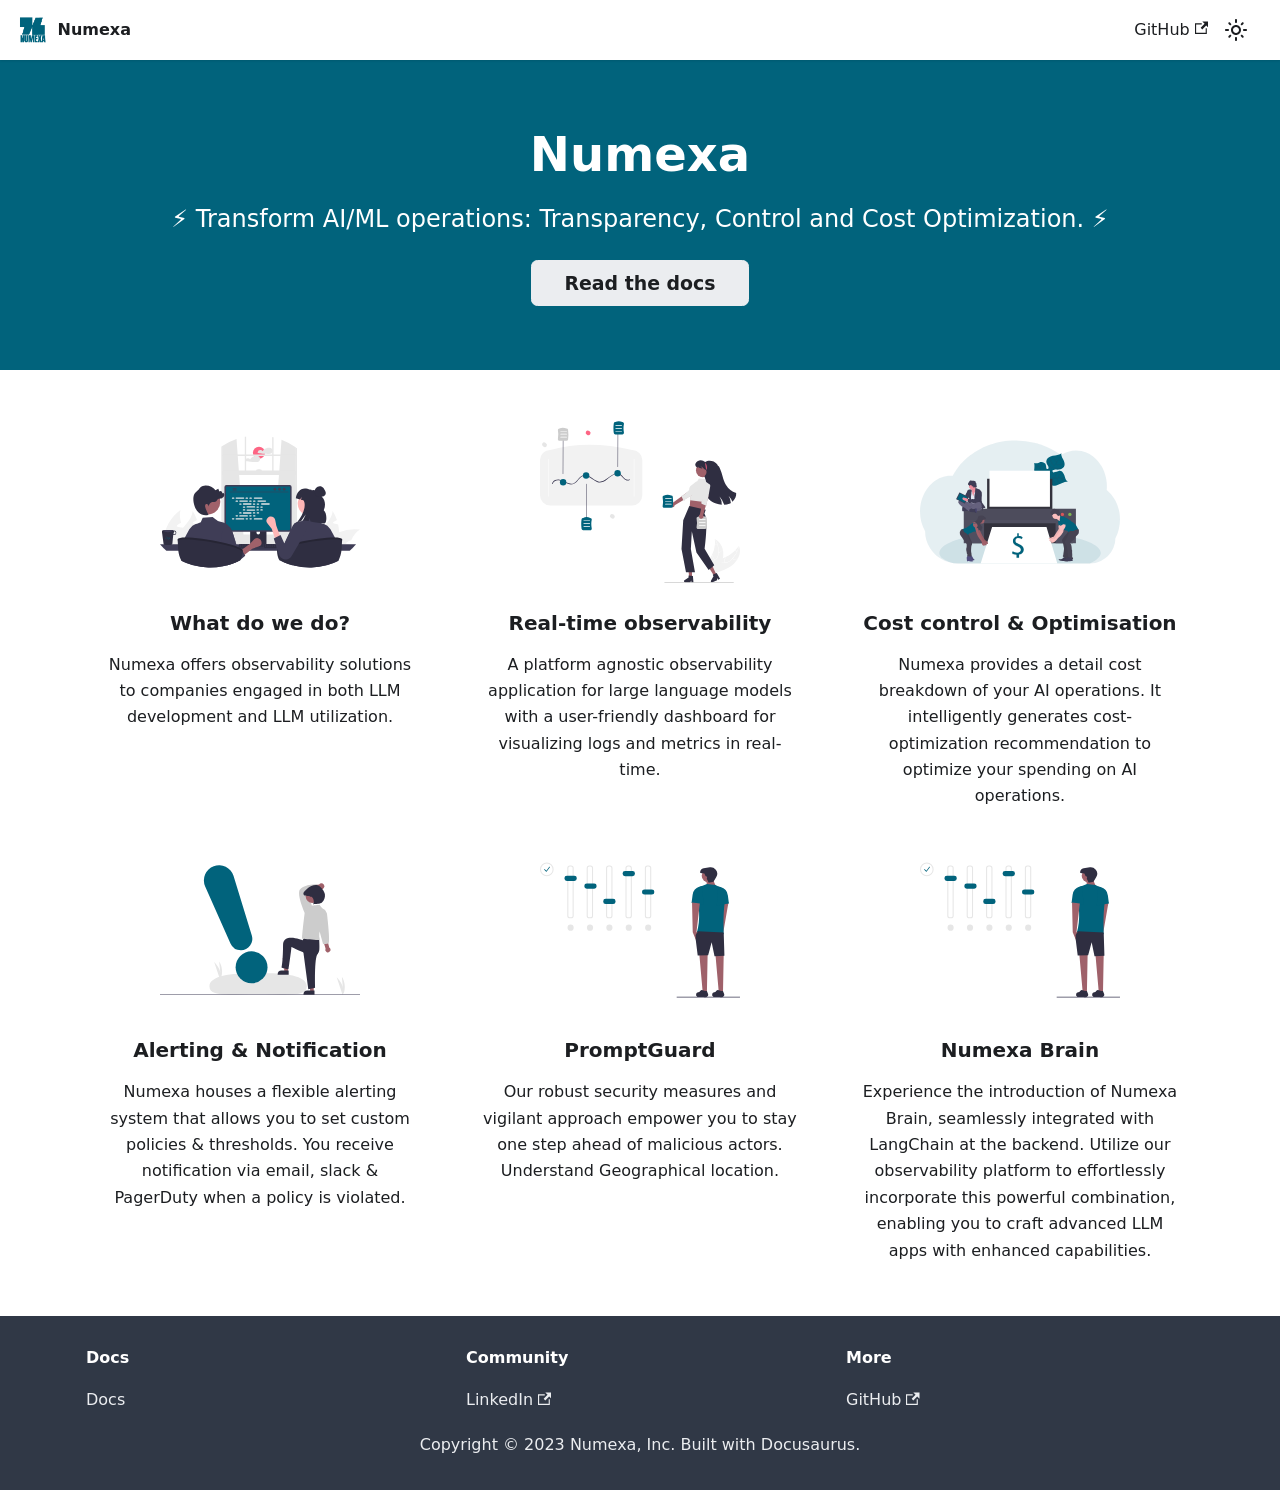
==== commit f680a5c6: "Deploy website - based on 0599765ee5af0ad1c9f658807d678d4d0e6503a2" ====
--- a/index.html
+++ b/index.html
@@ -3,14 +3,14 @@
 <head>
 <meta charset="UTF-8">
 <meta name="generator" content="Docusaurus v2.4.1">
-<title data-rh="true">Numexa - Numexa HQ | Numexa</title><meta data-rh="true" name="viewport" content="width=device-width,initial-scale=1"><meta data-rh="true" name="twitter:card" content="summary_large_image"><meta data-rh="true" property="og:image" content="https://github.com/documentation/img/docusaurus-social-card.jpg"><meta data-rh="true" name="twitter:image" content="https://github.com/documentation/img/docusaurus-social-card.jpg"><meta data-rh="true" property="og:url" content="https://github.com/documentation/"><meta data-rh="true" name="docusaurus_locale" content="en"><meta data-rh="true" name="docusaurus_tag" content="default"><meta data-rh="true" name="docsearch:language" content="en"><meta data-rh="true" name="docsearch:docusaurus_tag" content="default"><meta data-rh="true" property="og:title" content="Numexa - Numexa HQ | Numexa"><meta data-rh="true" name="description" content="Description will go into a meta tag in &lt;head /&gt;"><meta data-rh="true" property="og:description" content="Description will go into a meta tag in &lt;head /&gt;"><link data-rh="true" rel="icon" href="/documentation/img/favicon.ico"><link data-rh="true" rel="canonical" href="https://github.com/documentation/"><link data-rh="true" rel="alternate" href="https://github.com/documentation/" hreflang="en"><link data-rh="true" rel="alternate" href="https://github.com/documentation/" hreflang="x-default"><script data-rh="true">function maybeInsertBanner(){window.__DOCUSAURUS_INSERT_BASEURL_BANNER&&insertBanner()}function insertBanner(){var n=document.getElementById("__docusaurus-base-url-issue-banner-container");if(n){n.innerHTML='\n<div id="__docusaurus-base-url-issue-banner" style="border: thick solid red; background-color: rgb(255, 230, 179); margin: 20px; padding: 20px; font-size: 20px;">\n   <p style="font-weight: bold; font-size: 30px;">Your Docusaurus site did not load properly.</p>\n   <p>A very common reason is a wrong site <a href="https://docusaurus.io/docs/docusaurus.config.js/#baseUrl" style="font-weight: bold;">baseUrl configuration</a>.</p>\n   <p>Current configured baseUrl = <span style="font-weight: bold; color: red;">/documentation/</span> </p>\n   <p>We suggest trying baseUrl = <span id="__docusaurus-base-url-issue-banner-suggestion-container" style="font-weight: bold; color: green;"></span></p>\n</div>\n';var e=document.getElementById("__docusaurus-base-url-issue-banner-suggestion-container"),s=window.location.pathname,o="/"===s.substr(-1)?s:s+"/";e.innerHTML=o}}window.__DOCUSAURUS_INSERT_BASEURL_BANNER=!0,document.addEventListener("DOMContentLoaded",maybeInsertBanner)</script><link rel="stylesheet" href="/documentation/assets/css/styles.a97b8bc0.css">
-<link rel="preload" href="/documentation/assets/js/runtime~main.64f1c6a8.js" as="script">
-<link rel="preload" href="/documentation/assets/js/main.7a035d25.js" as="script">
+<title data-rh="true">Numexa - Numexa HQ | Numexa</title><meta data-rh="true" name="viewport" content="width=device-width,initial-scale=1"><meta data-rh="true" name="twitter:card" content="summary_large_image"><meta data-rh="true" property="og:image" content="https://docs.numexa.io/img/docusaurus-social-card.jpg"><meta data-rh="true" name="twitter:image" content="https://docs.numexa.io/img/docusaurus-social-card.jpg"><meta data-rh="true" property="og:url" content="https://docs.numexa.io/"><meta data-rh="true" name="docusaurus_locale" content="en"><meta data-rh="true" name="docusaurus_tag" content="default"><meta data-rh="true" name="docsearch:language" content="en"><meta data-rh="true" name="docsearch:docusaurus_tag" content="default"><meta data-rh="true" property="og:title" content="Numexa - Numexa HQ | Numexa"><meta data-rh="true" name="description" content="Description will go into a meta tag in &lt;head /&gt;"><meta data-rh="true" property="og:description" content="Description will go into a meta tag in &lt;head /&gt;"><link data-rh="true" rel="icon" href="/img/favicon.ico"><link data-rh="true" rel="canonical" href="https://docs.numexa.io/"><link data-rh="true" rel="alternate" href="https://docs.numexa.io/" hreflang="en"><link data-rh="true" rel="alternate" href="https://docs.numexa.io/" hreflang="x-default"><script data-rh="true">function maybeInsertBanner(){window.__DOCUSAURUS_INSERT_BASEURL_BANNER&&insertBanner()}function insertBanner(){var n=document.getElementById("__docusaurus-base-url-issue-banner-container");if(n){n.innerHTML='\n<div id="__docusaurus-base-url-issue-banner" style="border: thick solid red; background-color: rgb(255, 230, 179); margin: 20px; padding: 20px; font-size: 20px;">\n   <p style="font-weight: bold; font-size: 30px;">Your Docusaurus site did not load properly.</p>\n   <p>A very common reason is a wrong site <a href="https://docusaurus.io/docs/docusaurus.config.js/#baseUrl" style="font-weight: bold;">baseUrl configuration</a>.</p>\n   <p>Current configured baseUrl = <span style="font-weight: bold; color: red;">/</span>  (default value)</p>\n   <p>We suggest trying baseUrl = <span id="__docusaurus-base-url-issue-banner-suggestion-container" style="font-weight: bold; color: green;"></span></p>\n</div>\n';var e=document.getElementById("__docusaurus-base-url-issue-banner-suggestion-container"),s=window.location.pathname,r="/"===s.substr(-1)?s:s+"/";e.innerHTML=r}}window.__DOCUSAURUS_INSERT_BASEURL_BANNER=!0,document.addEventListener("DOMContentLoaded",maybeInsertBanner)</script><link rel="stylesheet" href="/assets/css/styles.a97b8bc0.css">
+<link rel="preload" href="/assets/js/runtime~main.e747c4bc.js" as="script">
+<link rel="preload" href="/assets/js/main.6607119d.js" as="script">
 </head>
 <body class="navigation-with-keyboard">
 <script>!function(){function t(t){document.documentElement.setAttribute("data-theme",t)}var e=function(){var t=null;try{t=new URLSearchParams(window.location.search).get("docusaurus-theme")}catch(t){}return t}()||function(){var t=null;try{t=localStorage.getItem("theme")}catch(t){}return t}();t(null!==e?e:"light")}()</script><div id="__docusaurus">
-<div id="__docusaurus-base-url-issue-banner-container"></div><div role="region" aria-label="Skip to main content"><a class="skipToContent_fXgn" href="#__docusaurus_skipToContent_fallback">Skip to main content</a></div><nav aria-label="Main" class="navbar navbar--fixed-top"><div class="navbar__inner"><div class="navbar__items"><button aria-label="Toggle navigation bar" aria-expanded="false" class="navbar__toggle clean-btn" type="button"><svg width="30" height="30" viewBox="0 0 30 30" aria-hidden="true"><path stroke="currentColor" stroke-linecap="round" stroke-miterlimit="10" stroke-width="2" d="M4 7h22M4 15h22M4 23h22"></path></svg></button><a class="navbar__brand" href="/documentation/"><div class="navbar__logo"><img src="/documentation/img/nxa-logo-1-transparent-colored-lg.png" alt="My Site Logo" class="themedImage_ToTc themedImage--light_HNdA"><img src="/documentation/img/nxa-logo-1-transparent-colored-lg.png" alt="My Site Logo" class="themedImage_ToTc themedImage--dark_i4oU"></div><b class="navbar__title text--truncate">Numexa</b></a></div><div class="navbar__items navbar__items--right"><a href="https://github.com/NumexaHQ" target="_blank" rel="noopener noreferrer" class="navbar__item navbar__link">GitHub<svg width="13.5" height="13.5" aria-hidden="true" viewBox="0 0 24 24" class="iconExternalLink_nPIU"><path fill="currentColor" d="M21 13v10h-21v-19h12v2h-10v15h17v-8h2zm3-12h-10.988l4.035 4-6.977 7.07 2.828 2.828 6.977-7.07 4.125 4.172v-11z"></path></svg></a><div class="toggle_vylO colorModeToggle_DEke"><button class="clean-btn toggleButton_gllP toggleButtonDisabled_aARS" type="button" disabled="" title="Switch between dark and light mode (currently light mode)" aria-label="Switch between dark and light mode (currently light mode)" aria-live="polite"><svg viewBox="0 0 24 24" width="24" height="24" class="lightToggleIcon_pyhR"><path fill="currentColor" d="M12,9c1.65,0,3,1.35,3,3s-1.35,3-3,3s-3-1.35-3-3S10.35,9,12,9 M12,7c-2.76,0-5,2.24-5,5s2.24,5,5,5s5-2.24,5-5 S14.76,7,12,7L12,7z M2,13l2,0c0.55,0,1-0.45,1-1s-0.45-1-1-1l-2,0c-0.55,0-1,0.45-1,1S1.45,13,2,13z M20,13l2,0c0.55,0,1-0.45,1-1 s-0.45-1-1-1l-2,0c-0.55,0-1,0.45-1,1S19.45,13,20,13z M11,2v2c0,0.55,0.45,1,1,1s1-0.45,1-1V2c0-0.55-0.45-1-1-1S11,1.45,11,2z M11,20v2c0,0.55,0.45,1,1,1s1-0.45,1-1v-2c0-0.55-0.45-1-1-1C11.45,19,11,19.45,11,20z M5.99,4.58c-0.39-0.39-1.03-0.39-1.41,0 c-0.39,0.39-0.39,1.03,0,1.41l1.06,1.06c0.39,0.39,1.03,0.39,1.41,0s0.39-1.03,0-1.41L5.99,4.58z M18.36,16.95 c-0.39-0.39-1.03-0.39-1.41,0c-0.39,0.39-0.39,1.03,0,1.41l1.06,1.06c0.39,0.39,1.03,0.39,1.41,0c0.39-0.39,0.39-1.03,0-1.41 L18.36,16.95z M19.42,5.99c0.39-0.39,0.39-1.03,0-1.41c-0.39-0.39-1.03-0.39-1.41,0l-1.06,1.06c-0.39,0.39-0.39,1.03,0,1.41 s1.03,0.39,1.41,0L19.42,5.99z M7.05,18.36c0.39-0.39,0.39-1.03,0-1.41c-0.39-0.39-1.03-0.39-1.41,0l-1.06,1.06 c-0.39,0.39-0.39,1.03,0,1.41s1.03,0.39,1.41,0L7.05,18.36z"></path></svg><svg viewBox="0 0 24 24" width="24" height="24" class="darkToggleIcon_wfgR"><path fill="currentColor" d="M9.37,5.51C9.19,6.15,9.1,6.82,9.1,7.5c0,4.08,3.32,7.4,7.4,7.4c0.68,0,1.35-0.09,1.99-0.27C17.45,17.19,14.93,19,12,19 c-3.86,0-7-3.14-7-7C5,9.07,6.81,6.55,9.37,5.51z M12,3c-4.97,0-9,4.03-9,9s4.03,9,9,9s9-4.03,9-9c0-0.46-0.04-0.92-0.1-1.36 c-0.98,1.37-2.58,2.26-4.4,2.26c-2.98,0-5.4-2.42-5.4-5.4c0-1.81,0.89-3.42,2.26-4.4C12.92,3.04,12.46,3,12,3L12,3z"></path></svg></button></div><div class="searchBox_ZlJk"></div></div></div><div role="presentation" class="navbar-sidebar__backdrop"></div></nav><div id="__docusaurus_skipToContent_fallback" class="main-wrapper mainWrapper_z2l0"><header class="hero hero--primary heroBanner_qdFl"><div class="container"><h1 class="hero__title">Numexa</h1><p class="hero__subtitle">⚡️ Transform AI/ML operations: Transparency, Control and Cost Optimization. ⚡️</p><div class="buttons_AeoN"><a class="button button--secondary button--lg" href="/documentation/docs/intro">Read the docs</a></div></div></header><main><section class="features_t9lD"><div class="container"><div class="row"><div class="col col--4"><div class="text--center"><svg xmlns="http://www.w3.org/2000/svg" data-name="Layer 1" width="880.16" height="576.272" viewBox="0 0 880.16 576.272" class="featureSvg_GfXr" role="img"><circle cx="435.555" cy="71.266" r="26.701" fill="#fd6584"></circle><path d="M495.313 58.623a13.235 13.235 0 0 0-11.17-9.29 1.08 1.08 0 0 0-.18 0 1.418 1.418 0 0 0-.22-.05c-8.94-1.16-18.88 1.66-25.57 7.8a23.958 23.958 0 0 0-5.83 8.04 12.917 12.917 0 0 0-10.83-5.28 13.184 13.184 0 0 0-11.8 9.51 1.526 1.526 0 0 0 .69 1.69 6.673 6.673 0 0 0 2.79 1.42c2.21.47 4.44.9 6.67 1.29q6.54 1.14 13.15 1.85 4.365.465 8.75.74c6.04.38 12.11.47 18.16.28 3-.1 5.88-.2 8.62-1.52a12.798 12.798 0 0 0 4.95-4.31 14.548 14.548 0 0 0 1.82-12.17ZM440.383 97.523a13.652 13.652 0 0 0-.56-3.3 13.26 13.26 0 0 0-11.18-9.29.965.965 0 0 0-.17 0 1.887 1.887 0 0 0-.23-.05 33.194 33.194 0 0 0-14.69 1.51c-7.26 2.43-13.63 7.33-16.7 14.33a12.922 12.922 0 0 0-10.84-5.28 13.183 13.183 0 0 0-11.8 9.51 1.555 1.555 0 0 0 .69 1.69 6.733 6.733 0 0 0 2.79 1.42c2.22.47 4.44.9 6.68 1.29q6.54 1.14 13.14 1.85a195.164 195.164 0 0 0 26.92 1.02c2.99-.1 5.88-.2 8.62-1.52a12.77 12.77 0 0 0 4.94-4.31 14.265 14.265 0 0 0 2.39-8.87Z" fill="#e6e6e6"></path><path d="M788.132 421.512a171.855 171.855 0 0 1-7.442 53.772c-.186.633-.41 1.265-.633 1.898H670.502a98.322 98.322 0 0 1 7.406-22.328c9.117-19.35 24.002-35.91 38.701-52.358 20.244-22.663 40.004-45.14 43.13-74.612a169.258 169.258 0 0 1 19.053 39.334 46.231 46.231 0 0 0-15.294 9.377c-1.229 1.154-2.531 2.829-1.898 4.429.595 1.34 2.232 1.786 3.684 2.084 3.498.67 6.996 1.34 10.494 1.972 2.753.558 5.544 1.08 8.335 1.6a182.729 182.729 0 0 1 4.02 34.832Z" fill="#f2f2f2"></path><path d="M880.16 409.455c-17.565 10.68-28.728 27.202-37.845 45.697a46.743 46.743 0 0 0-21.25 11.164c-1.264 1.154-2.567 2.828-1.897 4.428.558 1.34 2.233 1.787 3.684 2.084 3.46.67 6.996 1.34 10.457 1.973-.335.781-.67 1.6-1.005 2.381H716.2a164.174 164.174 0 0 1 17.453-19.946c1.376-1.377 2.79-2.68 4.242-4.019a173.653 173.653 0 0 1 50.238-31.705 176.734 176.734 0 0 1 92.027-12.057Z" fill="#f2f2f2"></path><path d="M735.55 477.182H632.174a167.932 167.932 0 0 1 .149-24.858c4.13-51.094 31.928-99.768 73.867-129.24-5.358 19.09-2.605 38.068 2.977 57.121-.78.26-1.562.484-2.27.782a46.236 46.236 0 0 0-15.294 9.377c-1.228 1.154-2.53 2.829-1.898 4.429.558 1.34 2.233 1.786 3.684 2.084 3.498.67 6.996 1.34 10.457 1.972 2.791.558 5.582 1.08 8.373 1.637 1.302.224 2.605.484 3.907.744.186.447.298.856.484 1.266 6.55 18.048 13.694 36.245 17.044 54.74a127.778 127.778 0 0 1 1.711 14.03c.112 1.972.187 3.944.187 5.916ZM172.133 421.512a171.855 171.855 0 0 1-7.443 53.772c-.186.633-.41 1.265-.633 1.898H54.502a98.322 98.322 0 0 1 7.406-22.328c9.117-19.35 24.002-35.91 38.701-52.358 20.244-22.663 40.004-45.14 43.13-74.612a169.258 169.258 0 0 1 19.053 39.334 46.231 46.231 0 0 0-15.294 9.377c-1.229 1.154-2.531 2.829-1.898 4.429.595 1.34 2.232 1.786 3.684 2.084 3.498.67 6.996 1.34 10.494 1.972 2.753.558 5.544 1.08 8.335 1.6a182.729 182.729 0 0 1 4.02 34.832Z" fill="#f2f2f2"></path><path d="M264.16 409.455c-17.565 10.68-28.728 27.202-37.845 45.697a46.743 46.743 0 0 0-21.25 11.164c-1.264 1.154-2.567 2.828-1.897 4.428.558 1.34 2.233 1.787 3.684 2.084 3.46.67 6.996 1.34 10.457 1.973-.335.781-.67 1.6-1.005 2.381H100.2a164.174 164.174 0 0 1 17.453-19.946c1.376-1.377 2.79-2.68 4.242-4.019a173.653 173.653 0 0 1 50.237-31.705 176.734 176.734 0 0 1 92.028-12.057Z" fill="#f2f2f2"></path><path d="M119.55 477.182H16.174a167.932 167.932 0 0 1 .149-24.858c4.13-51.094 31.928-99.768 73.867-129.24-5.358 19.09-2.605 38.068 2.977 57.121-.78.26-1.562.484-2.27.782a46.236 46.236 0 0 0-15.294 9.377c-1.228 1.154-2.53 2.829-1.898 4.429.558 1.34 2.233 1.786 3.684 2.084 3.498.67 6.996 1.34 10.457 1.972 2.791.558 5.582 1.08 8.373 1.637 1.302.224 2.605.484 3.907.744.186.447.298.856.484 1.266 6.55 18.048 13.694 36.245 17.044 54.74a127.778 127.778 0 0 1 1.711 14.03c.112 1.972.187 3.944.187 5.916Z" fill="#f2f2f2"></path><path d="m504.41 433.78 92.37 8.2.99.09V47.93l-.99-.69a288.323 288.323 0 0 0-62.01-32.94l-4.72 65.1-.43 5.96-4.67 64.56-1.44 19.86-18.93 261.7ZM275.98 40.59c-.66.42-1.32.84-1.98 1.28v400.2l1.98-.18 91.37-8.11-.17-2.3-18.93-261.7-1.44-19.86-4.67-64.56-.43-5.96-4.95-68.27a287.687 287.687 0 0 0-60.78 29.46Z" fill="#e6e6e6"></path><path d="M274 41.87c-1.33.86-2.66 1.74-3.97 2.63v403.03c0 10.07 5.97 18.51 13.95 20.66a15.249 15.249 0 0 0 4 .53h296.8a15.118 15.118 0 0 0 3.99-.53 17.06 17.06 0 0 0 7.78-4.66 22.919 22.919 0 0 0 6.18-16V51.51c-1.64-1.21-3.29-2.41-4.96-3.58l-.99-.69v400.29a16.108 16.108 0 0 1-.46 3.85c-1.41 5.95-6.06 10.31-11.54 10.31h-296.8c-6.62 0-12-6.35-12-14.16V40.59c-.66.42-1.32.84-1.98 1.28Z" fill="#e6e6e6"></path><path fill="#e6e6e6" d="M273.003 79.404h326.752v5.959H273.003z"></path><path d="M499.68 3.39c-1.98-.49-3.96-.95-5.96-1.38v161.81h5.96ZM379.04 0c-1.99.37-3.98.75-5.96 1.16v162.66h5.96ZM208.94 458.29a26.711 26.711 0 0 0 1.93 9.98 25.54 25.54 0 0 0 1.75 3.56 27.096 27.096 0 0 0 3.02 4.18 26.76 26.76 0 0 0 20.12 9.11h391.31a26.82 26.82 0 0 0 0-53.64H235.76a26.846 26.846 0 0 0-26.82 26.81Z" fill="#e6e6e6"></path><path fill="#e6e6e6" d="M597.768 169.782H273.002V149.92h324.766z"></path><path d="M449.29 154.885H421.48a10.925 10.925 0 0 1 10.925-10.925h5.959a10.925 10.925 0 0 1 10.925 10.925Z" fill="#e6e6e6"></path><path d="M0 473.61a289.004 289.004 0 0 0 28.12 28.95H834.7a289.004 289.004 0 0 0 28.12-28.95Z" fill="#3f3d56"></path><path d="M396.69 376.8v102.56h71.85V376.8a3.448 3.448 0 0 0-2.43-3.3 3.175 3.175 0 0 0-1.03-.16h-64.92a3.463 3.463 0 0 0-3.47 3.46Zm28.04 35.24a7.67 7.67 0 0 1 15.34 0v11.9a7.67 7.67 0 0 1-15.34 0Z" fill="#2f2e41"></path><path d="M396.47 476.08v9.89a1.946 1.946 0 0 0 1.93 1.94h68.43a1.94 1.94 0 0 0 1.93-1.94v-9.89ZM283.66 222.28v187.26a9.007 9.007 0 0 0 9 9h277.5a9.007 9.007 0 0 0 9-9V222.28a9.011 9.011 0 0 0-9-8.99h-277.5a9.012 9.012 0 0 0-9 8.99Z" fill="#3f3d56"></path><path d="M290.17 224.61v182.62a4.818 4.818 0 0 0 4.81 4.81h272.87a4.818 4.818 0 0 0 4.81-4.81V224.61a4.82 4.82 0 0 0-4.81-4.82H294.98a4.82 4.82 0 0 0-4.81 4.82Z" fill="#01637c"></path><path d="M345.81 490.24a2.948 2.948 0 0 0 2.32 1.11h162.34a2.987 2.987 0 0 0 2.92-3.6l-2.52-11.97a2.993 2.993 0 0 0-1.86-2.17 2.895 2.895 0 0 0-1.06-.2H350.64a2.894 2.894 0 0 0-1.06.2 2.992 2.992 0 0 0-1.86 2.17l-2.52 11.97a2.985 2.985 0 0 0 .61 2.49Z" fill="#2f2e41"></path><rect x="661.717" y="637.43" width="5" height="3" rx="0.488" transform="rotate(-180 584.257 557.998)" fill="#3f3d56"></rect><rect x="651.717" y="637.43" width="5" height="3" rx="0.488" transform="rotate(-180 574.257 557.998)" fill="#3f3d56"></rect><rect x="641.717" y="637.43" width="5" height="3" rx="0.488" transform="rotate(-180 564.257 557.998)" fill="#3f3d56"></rect><rect x="631.717" y="637.43" width="5" height="3" rx="0.488" transform="rotate(-180 554.257 557.998)" fill="#3f3d56"></rect><rect x="621.717" y="637.43" width="5" height="3" rx="0.488" transform="rotate(-180 544.257 557.998)" fill="#3f3d56"></rect><rect x="611.717" y="637.43" width="5" height="3" rx="0.488" transform="rotate(-180 534.257 557.998)" fill="#3f3d56"></rect><rect x="601.717" y="637.43" width="5" height="3" rx="0.488" transform="rotate(-180 524.257 557.998)" fill="#3f3d56"></rect><rect x="591.717" y="637.43" width="5" height="3" rx="0.488" transform="rotate(-180 514.257 557.998)" fill="#3f3d56"></rect><rect x="581.717" y="637.43" width="5" height="3" rx="0.488" transform="rotate(-180 504.257 557.998)" fill="#3f3d56"></rect><rect x="571.717" y="637.43" width="5" height="3" rx="0.488" transform="rotate(-180 494.257 557.998)" fill="#3f3d56"></rect><rect x="561.717" y="637.43" width="5" height="3" rx="0.488" transform="rotate(-180 484.257 557.998)" fill="#3f3d56"></rect><rect x="551.717" y="637.43" width="5" height="3" rx="0.488" transform="rotate(-180 474.257 557.998)" fill="#3f3d56"></rect><rect x="541.717" y="637.43" width="5" height="3" rx="0.488" transform="rotate(-180 464.257 557.998)" fill="#3f3d56"></rect><rect x="531.717" y="637.43" width="5" height="3" rx="0.488" transform="rotate(-180 454.257 557.998)" fill="#3f3d56"></rect><rect x="521.717" y="637.43" width="5" height="3" rx="0.488" transform="rotate(-180 444.257 557.998)" fill="#3f3d56"></rect><rect x="511.717" y="637.43" width="5" height="3" rx="0.488" transform="rotate(-180 434.257 557.998)" fill="#3f3d56"></rect><rect x="661.835" y="642.43" width="5" height="3" rx="0.488" transform="rotate(-180 584.375 562.998)" fill="#3f3d56"></rect><rect x="651.835" y="642.43" width="5" height="3" rx="0.488" transform="rotate(-180 574.375 562.998)" fill="#3f3d56"></rect><rect x="641.835" y="642.43" width="5" height="3" rx="0.488" transform="rotate(-180 564.375 562.998)" fill="#3f3d56"></rect><rect x="631.835" y="642.43" width="5" height="3" rx="0.488" transform="rotate(-180 554.375 562.998)" fill="#3f3d56"></rect><rect x="621.835" y="642.43" width="5" height="3" rx="0.488" transform="rotate(-180 544.375 562.998)" fill="#3f3d56"></rect><rect x="611.835" y="642.43" width="5" height="3" rx="0.488" transform="rotate(-180 534.375 562.998)" fill="#3f3d56"></rect><rect x="601.835" y="642.43" width="5" height="3" rx="0.488" transform="rotate(-180 524.375 562.998)" fill="#3f3d56"></rect><rect x="591.835" y="642.43" width="5" height="3" rx="0.488" transform="rotate(-180 514.375 562.998)" fill="#3f3d56"></rect><rect x="581.835" y="642.43" width="5" height="3" rx="0.488" transform="rotate(-180 504.375 562.998)" fill="#3f3d56"></rect><rect x="571.835" y="642.43" width="5" height="3" rx="0.488" transform="rotate(-180 494.375 562.998)" fill="#3f3d56"></rect><rect x="561.835" y="642.43" width="5" height="3" rx="0.488" transform="rotate(-180 484.375 562.998)" fill="#3f3d56"></rect><rect x="551.835" y="642.43" width="5" height="3" rx="0.488" transform="rotate(-180 474.375 562.998)" fill="#3f3d56"></rect><rect x="541.835" y="642.43" width="5" height="3" rx="0.488" transform="rotate(-180 464.375 562.998)" fill="#3f3d56"></rect><rect x="531.835" y="642.43" width="5" height="3" rx="0.488" transform="rotate(-180 454.375 562.998)" fill="#3f3d56"></rect><rect x="521.835" y="642.43" width="5" height="3" rx="0.488" transform="rotate(-180 444.375 562.998)" fill="#3f3d56"></rect><rect x="511.835" y="642.43" width="5" height="3" rx="0.488" transform="rotate(-180 434.375 562.998)" fill="#3f3d56"></rect><rect x="578.835" y="648.43" width="40" height="3" rx="0.488" transform="rotate(-180 518.875 568.998)" fill="#3f3d56"></rect><path d="M308.692 244.947h255.323a1.016 1.016 0 0 0 0-2.031H308.692a1.016 1.016 0 0 0 0 2.03Z" fill="#3f3d56"></path><ellipse cx="546.635" cy="231.649" rx="5.95" ry="6.083" fill="#3f3d56"></ellipse><ellipse cx="526.079" cy="231.649" rx="5.95" ry="6.083" fill="#3f3d56"></ellipse><ellipse cx="505.523" cy="231.649" rx="5.95" ry="6.083" fill="#3f3d56"></ellipse><path d="M319.98 228.18a1.095 1.095 0 0 0 1.09 1.1h14.6a1.105 1.105 0 0 0 0-2.21h-14.6a1.103 1.103 0 0 0-1.09 1.11ZM319.98 232.33a1.095 1.095 0 0 0 1.09 1.1h14.6a1.105 1.105 0 0 0 0-2.21h-14.6a1.103 1.103 0 0 0-1.09 1.11ZM319.98 236.47a1.103 1.103 0 0 0 1.09 1.11h14.6a1.105 1.105 0 0 0 0-2.21h-14.6a1.095 1.095 0 0 0-1.09 1.1Z" fill="#3f3d56"></path><rect x="316.366" y="268.543" width="11.006" height="5.76" rx="2.88" fill="#e6e6e6"></rect><rect x="376.366" y="268.543" width="11.006" height="5.76" rx="2.88" fill="#e6e6e6"></rect><rect x="393.366" y="268.543" width="11.006" height="5.76" rx="2.88" fill="#e6e6e6"></rect><rect x="332.686" y="268.063" width="38.366" height="5.76" rx="2.88" fill="#e6e6e6"></rect><rect x="412.686" y="268.063" width="38.366" height="5.76" rx="2.88" fill="#e6e6e6"></rect><rect x="332.366" y="281.543" width="11.006" height="5.76" rx="2.88" fill="#e6e6e6"></rect><rect x="392.366" y="281.543" width="11.006" height="5.76" rx="2.88" fill="#e6e6e6"></rect><rect x="409.366" y="281.543" width="11.006" height="5.76" rx="2.88" fill="#e6e6e6"></rect><rect x="348.686" y="281.063" width="38.366" height="5.76" rx="2.88" fill="#e6e6e6"></rect><rect x="428.686" y="281.063" width="38.366" height="5.76" rx="2.88" fill="#e6e6e6"></rect><rect x="348.366" y="294.543" width="11.006" height="5.76" rx="2.88" fill="#e6e6e6"></rect><rect x="408.366" y="294.543" width="11.006" height="5.76" rx="2.88" fill="#e6e6e6"></rect><rect x="425.366" y="294.543" width="11.006" height="5.76" rx="2.88" fill="#e6e6e6"></rect><rect x="364.686" y="294.063" width="38.366" height="5.76" rx="2.88" fill="#e6e6e6"></rect><rect x="444.686" y="294.063" width="38.366" height="5.76" rx="2.88" fill="#e6e6e6"></rect><rect x="364.366" y="307.543" width="11.006" height="5.76" rx="2.88" fill="#e6e6e6"></rect><rect x="424.366" y="307.543" width="11.006" height="5.76" rx="2.88" fill="#e6e6e6"></rect><rect x="441.366" y="307.543" width="11.006" height="5.76" rx="2.88" fill="#e6e6e6"></rect><rect x="380.686" y="307.063" width="38.366" height="5.76" rx="2.88" fill="#e6e6e6"></rect><rect x="376.366" y="359.237" width="11.006" height="5.76" rx="2.88" fill="#e6e6e6"></rect><rect x="393.366" y="359.237" width="11.006" height="5.76" rx="2.88" fill="#e6e6e6"></rect><rect x="412.686" y="359.717" width="38.366" height="5.76" rx="2.88" fill="#e6e6e6"></rect><rect x="316.366" y="359.237" width="11.006" height="5.76" rx="2.88" fill="#e6e6e6"></rect><rect x="332.686" y="359.717" width="38.366" height="5.76" rx="2.88" fill="#e6e6e6"></rect><rect x="332.366" y="346.237" width="11.006" height="5.76" rx="2.88" fill="#e6e6e6"></rect><rect x="392.366" y="346.237" width="11.006" height="5.76" rx="2.88" fill="#e6e6e6"></rect><rect x="409.366" y="346.237" width="11.006" height="5.76" rx="2.88" fill="#e6e6e6"></rect><rect x="348.686" y="346.717" width="38.366" height="5.76" rx="2.88" fill="#e6e6e6"></rect><rect x="348.366" y="333.237" width="11.006" height="5.76" rx="2.88" fill="#e6e6e6"></rect><rect x="408.366" y="333.237" width="11.006" height="5.76" rx="2.88" fill="#e6e6e6"></rect><rect x="425.366" y="333.237" width="11.006" height="5.76" rx="2.88" fill="#e6e6e6"></rect><rect x="364.686" y="333.717" width="38.366" height="5.76" rx="2.88" fill="#e6e6e6"></rect><rect x="364.366" y="320.237" width="11.006" height="5.76" rx="2.88" fill="#e6e6e6"></rect><rect x="424.366" y="320.237" width="11.006" height="5.76" rx="2.88" fill="#e6e6e6"></rect><rect x="441.366" y="320.237" width="11.006" height="5.76" rx="2.88" fill="#e6e6e6"></rect><rect x="380.686" y="320.717" width="38.366" height="5.76" rx="2.88" fill="#e6e6e6"></rect><path d="M349.912 545.952c-.22.11-.44.22-.66.32q-2.085 1.035-4.2 2.04-6.33 3.015-12.82 5.73a285.483 285.483 0 0 1-34.97 12.03c-2-12.47-3.94-41.88-5.8-63.51-.35-4.07-.7-7.86-1.05-11.21a97.155 97.155 0 0 0-1.89-13.08 4.36 4.36 0 0 0-.39-.97c.19 1.73.39 6.89.58 14.05.1 3.35.19 7.14.29 11.21.47 20.82.96 49.15 1.45 65.28-1.39.34-2.79.68-4.19 1-.88.21-1.77.41-2.66.6-1.08.24-2.16.48-3.24.7q-1.695.36-3.39.69a290.072 290.072 0 0 1-56.06 5.44c-1.25 0-2.49-.01-3.74-.02-.38 0-.76-.01-1.15-.02-1.1-.02-2.24-.04-3.4-.07a288.591 288.591 0 0 1-65.84-9.49l.87-64.11.15-11.21.06-4.25a15.182 15.182 0 0 0-.88 4.25c-.35 2.73-.71 6.6-1.07 11.21-1.37 17.76-2.78 46.41-4.24 62.71-17.29-4.92-29.93-9.41-45.73-17.31-.61-.3-1.23-.61-1.84-.92.11-.77.23-1.54.34-2.33 1.79-12.44-.32-28.63 1.66-42.15 1.51-10.43 3.07-20.45 4.64-28.95 1.9-10.23 3.83-18.27 5.74-22.18 2.2-4.51 4.4-8.95 6.53-13.2l2.71-5.39c.48-.95.96-1.89 1.43-2.81 2.14-4.19 4.16-8.06 6.01-11.49 1.3-2.41 2.5-4.59 3.6-6.5 1.29-2.25 2.43-4.11 3.37-5.52a55.306 55.306 0 0 1 29.28-22.21l.3-.08.29.12.33.15 19.06-6.97 8.51-20.49 43.71-2.69 7.06 5.37 3.61 2.75 3.85 2.93 7.08 5.39 2.01.62 2.99.92 20.45 6.28.21-.09.3.08a55.168 55.168 0 0 1 27.36 19.5c.68.88 1.31 1.79 1.92 2.71 1.66 2.46 3.9 6.35 6.54 11.23 1.09 2.01 2.24 4.19 3.45 6.5.73 1.39 7.03 21.05 13.16 41.13 5.73 18.8 11.31 37.97 12.04 42.89.13.91.27 1.83.4 2.74.83 5.69 1.65 11.42 2.44 17.01 1.17 8.29 2.31 16.29 3.4 23.44l.03.2Z" fill="#3f3d56"></path><path opacity="0.2" d="m303.59 473.566-8.497-32.792-7.503 28.296 16 4.496z"></path><path d="M15.83 473.186a6.416 6.416 0 0 0 6.182 4.33l26.492-.681a6.328 6.328 0 0 0 5.981-4.657l3.749-40.087a9.794 9.794 0 0 0 4.238.87 9.661 9.661 0 0 0-.485-19.316 8.184 8.184 0 0 0-1.736.18 6.548 6.548 0 0 0-4.874-2.102l-40.75 1.052a5.854 5.854 0 0 0-1.006.125 6.365 6.365 0 0 0-4.873 8.264Zm43.173-43.817 2.667-9.553a6.506 6.506 0 0 0 .02-3.374c.13 0 .244-.062.374-.062a6.91 6.91 0 0 1 .323 13.817 6.505 6.505 0 0 1-3.384-.828Z" fill="#2f2e41"></path><path d="M13.621 412.9c.868 4.964 10.63 8.453 22.366 7.847 10.793-.497 19.617-4.287 21.234-8.779a6.025 6.025 0 0 0-1.844-.245l-40.75 1.052a5.854 5.854 0 0 0-1.006.125Z" fill="#3f3d56"></path><path d="M38.138 451.158a.497.497 0 0 0 .15-.067l5.754-3.766a.5.5 0 0 0 0-.836l-5.98-3.916a.5.5 0 1 0-.547.835l5.34 3.499-5.113 3.348a.5.5 0 0 0 .396.903ZM29.051 451.577a.5.5 0 0 0 .126-.919l-5.303-3.04L29 443.81a.5.5 0 1 0-.596-.803l-5.739 4.263a.5.5 0 0 0 .05.835l5.965 3.42a.5.5 0 0 0 .371.05ZM37.566 454.458a.482.482 0 0 0 .137-.058.5.5 0 0 0 .167-.687l-8.155-13.409a.5.5 0 0 0-.855.52l8.156 13.41a.5.5 0 0 0 .55.224Z" fill="#01637c"></path><path d="M785.15 547.04c-.61.31-1.23.62-1.84.92-15.8 7.9-28.44 12.39-45.73 17.31-1.46-16.3-2.87-44.95-4.24-62.71-.36-4.61-.72-8.48-1.07-11.21a15.182 15.182 0 0 0-.88-4.25l.06 4.25.15 11.21.87 64.11a288.588 288.588 0 0 1-65.84 9.49c-1.16.03-2.3.05-3.4.07-.39.01-.77.02-1.15.02-1.25.01-2.49.02-3.74.02a289.271 289.271 0 0 1-69.54-8.43c.49-16.13.98-44.46 1.449-65.28.1-4.07.19-7.86.29-11.21.19-7.16.39-12.32.58-14.05a4.362 4.362 0 0 0-.39.97 97.154 97.154 0 0 0-1.89 13.08c-.35 3.35-.7 7.14-1.05 11.21-1.86 21.63-3.8 51.04-5.8 63.51a285.473 285.473 0 0 1-34.97-12.03q-9-3.75-17.68-8.09c1.1-7.2 2.25-15.27 3.43-23.64.92-6.49 1.87-13.16 2.84-19.75 1.5-10.18 52.46-120.11 64.47-123.96l.3-.08.21.09 20.45-6.28 2.99-.92 2.01-.62 7.08-5.39 3.85-2.93 3.61-2.75 7.06-5.37 43.71 2.69 8.51 20.49 19.06 6.97.33-.15.29-.12.3.08a55.306 55.306 0 0 1 29.28 22.21c.94 1.41 2.08 3.27 3.37 5.52 1.1 1.91 2.3 4.09 3.6 6.5 1.85 3.43 3.87 7.3 6.01 11.49.47.92.95 1.86 1.43 2.81q1.335 2.64 2.71 5.39c2.13 4.25 4.33 8.69 6.53 13.2 1.91 3.91 3.84 11.95 5.74 22.18 1.57 8.5 3.13 18.52 4.64 28.95 1.98 13.52-.13 29.71 1.66 42.15.11.79.23 1.56.34 2.33Z" fill="#3f3d56"></path><circle cx="656.954" cy="296.158" r="50.836" fill="#ffb6b6"></circle><path opacity="0.2" d="m575.659 473.566 8.497-32.792 7.503 28.296-16 4.496z"></path><path d="M801.77 452.2c-3.04 41.88.11 60.32-16.67 94.85a286.16 286.16 0 0 1-47.52 18.22q-2.55.72-5.11 1.4a288.588 288.588 0 0 1-65.84 9.49c-1.16.03-2.3.05-3.4.07-.39.01-.77.02-1.15.02-1.25.01-2.49.02-3.74.02a289.271 289.271 0 0 1-69.54-8.43q-3.42-.84-6.81-1.77a285.473 285.473 0 0 1-34.97-12.03q-9-3.75-17.68-8.09c-1.31-.66-2.62-1.32-3.91-2-6.63-11.66-10.4-25.84-10.48-42.88 4.59-29.36 276.68-74.19 286.82-48.87Z" fill="#2f2e41"></path><path d="M801.761 459.372c.156-2.593.33-5.27.532-8.06-10.14-25.32-282.23 19.51-286.82 48.87.012 2.692.127 5.304.32 7.855 11.116-28.978 269.606-71.586 285.968-48.665Z" opacity="0.2"></path><path d="m508.182 454.175 22.334-11.167-18.611-50.25L507 367.416a19.161 19.161 0 0 0-31.282-10.908 19.161 19.161 0 0 0-2.493 26.519l18.207 22.759Z" fill="#ffb6b6"></path><path d="m530.516 433.703-29.778 14.889 22.598 70.809a30.977 30.977 0 0 0 22.336 20.716 30.977 30.977 0 0 0 33.738-14.197l59.924-102.714a31.62 31.62 0 0 0-10.195-42.982 31.62 31.62 0 0 0-45.296 12.765l-36.576 77.937Z" fill="#3f3d56"></path><circle cx="209.508" cy="287.552" r="55.935" fill="#a0616a"></circle><path d="M154.244 249.006c4.548-6.13 11.085-10.488 16.085-16.255 2.744-3.164 5.021-6.75 8.106-9.582 5.73-5.263 13.744-7.42 21.52-7.688a54.305 54.305 0 0 1 44.331 21.038l12.194-7.149 4.817 12.68a7.39 7.39 0 0 1 11.264 9.248c.967-2.99 5.399-3.624 7.842-1.649 2.444 1.975 3.098 5.488 2.7 8.604a17.32 17.32 0 0 1-13.065 14.326c-5.305 1.182-11.478-.06-15.723 3.333-3.404 2.72-4.431 7.671-7.904 10.3-4.28 3.241-10.33 1.743-15.65 2.459-9.308 1.253-16.678 10.773-15.56 20.098-.842-2.943-1.727-5.97-3.638-8.36-1.912-2.39-5.131-4.007-8.063-3.128-4.846 1.452-5.638 8.057-4.464 12.978 3.115 13.05 14.92 34.144 14.92 34.144-15.328 6.046-33.59.329-45.416-11.144-11.826-11.473-17.985-27.719-20.668-43.976-2.276-13.786-1.953-29.056 6.372-40.277ZM720.662 324.182c10.642-24.398 4.613-46.85-8.36-58.76v-.01c-5.1-11.43-11.88-20.25-19.64-22.32-3.75-2.41-7.39-5.24-11.43-6.68a14.887 14.887 0 0 0-11.68.53l-2.06-.55c-1.75-4.47-3.8-4.56-6.08-1.62-8.78-4.09-16.69-5.92-23.73-5.92-22.96 0-36.54 19.44-40.14 42.94l19.19 5.11 6.67-10.63-3.08 11.59 10.59 2.81c16.12 20.99-3.17 69.41-27.62 96.35q8.73-2.415 17.39-4.08l20.98-30.76-13 28c6.75-.99 15.36-.04 24.77 1.87 3.17-4.14 4.84-9.66 3.2-14.58a55.745 55.745 0 0 1 5.48 16.53c19.86 4.85 46.95 7.34 61.55 9.18 11.796-3.85 11.828-47.34-3-59Z" fill="#2f2e41"></path><path d="M727.585 241.19c7.795 17.454-7.933 24.96-22.341 24.749-13.02-.192-24.084-9.338-24.748-22.341a23.576 23.576 0 0 1 22.341-24.749c13.003-.664 19.439 10.453 24.748 22.342Z" fill="#2f2e41"></path><path d="m365.982 525.309-12.84-21.416 42.692-32.388 17.75-18.74a19.161 19.161 0 0 1 32.244 7.603 19.161 19.161 0 0 1-12.142 23.706l-27.582 9.417Z" fill="#a0616a"></path><path d="m375.262 524.602-19.99 16.66-5.39 4.49-.63.52q-2.085 1.035-4.2 2.04-6.33 3.015-12.82 5.73a285.483 285.483 0 0 1-34.97 12.03q-3.39.93-6.81 1.77c-1.39.34-2.79.68-4.19 1-.88.21-1.77.41-2.66.6-1.08.24-2.16.48-3.24.7q-1.695.36-3.39.69a30.963 30.963 0 0 1-9.62-22.44c0-.27 0-.55.01-.83l3.21-82.33 1.42-36.49a31.618 31.618 0 0 1 31.69-30.78c.96 0 1.91.05 2.85.14.68.88 1.31 1.79 1.92 2.71 1.66 2.46 3.9 6.35 6.54 11.23 1.09 2.01 2.24 4.19 3.45 6.5.73 1.39 7.03 21.05 13.16 41.13l-2.7 20.97-4.88 37.8 20.02-13.14 14.1-9.26 1.67 2.79 4.35 7.26 8.4 14Z" fill="#3f3d56"></path><path d="M364.302 501.072c-.01 1.7-.05 3.37-.14 5.02a97.248 97.248 0 0 1-1.58 13.56 79.144 79.144 0 0 1-7.31 21.61c-.46.91-.95 1.81-1.45 2.69-1.29.68-2.6 1.34-3.91 2-.22.11-.44.22-.66.32q-8.355 4.155-17.02 7.77a285.483 285.483 0 0 1-34.97 12.03q-3.39.93-6.81 1.77-6.675 1.65-13.48 2.99a290.072 290.072 0 0 1-56.06 5.44c-1.25 0-2.49-.01-3.74-.02-.38 0-.76-.01-1.15-.02-1.1-.02-2.24-.04-3.4-.07a288.591 288.591 0 0 1-65.84-9.49q-2.565-.675-5.11-1.4a286.165 286.165 0 0 1-47.52-18.22c-16.78-34.53-13.63-52.97-16.67-94.85 6.24-15.59 111.81-4.58 193.09 13.03 22.06 4.78 42.32 10.05 58.33 15.41 16.54 5.53 28.53 11.15 33.23 16.43a7.937 7.937 0 0 1 2.17 4Z" fill="#2f2e41"></path><path d="M77.488 459.372c-.155-2.593-.329-5.27-.531-8.06 10.14-25.32 282.23 19.51 286.82 48.87a110.45 110.45 0 0 1-.322 7.855C352.34 479.059 93.851 436.45 77.488 459.372Z" opacity="0.2"></path></svg></div><div class="text--center padding-horiz--md"><h3>What do we do?</h3><p>Numexa offers observability solutions to companies engaged in both LLM development and LLM utilization.</p></div></div><div class="col col--4"><div class="text--center"><svg xmlns="http://www.w3.org/2000/svg" data-name="Layer 1" width="813.411" height="656.337" viewBox="0 0 813.411 656.337" class="featureSvg_GfXr" role="img"><path d="M788.66 579.106c20.72-19.505 31.403-48.723 20.272-73.44-16.204 24.872-42.88 44.459-73.808 54.196-12.046 3.792-25.899 6.92-32.45 16.486-4.078 5.952-4.375 13.406-2.538 20.146 1.837 6.74 5.62 12.939 9.364 19.054l.021 1.728c29.32-7.459 58.42-18.666 79.14-38.17Z" fill="#f2f2f2"></path><path d="M808.309 505.798c-3.494 21.524-14.925 42.218-32.402 57.818a51.44 51.44 0 0 1-12.77 8.707 33.523 33.523 0 0 1-15.296 2.827c-4.946-.158-9.983-.816-14.887.073a18.158 18.158 0 0 0-11.917 7.741c-3.25 4.781-4.33 10.292-5.17 15.713-.933 6.019-1.792 12.283-5.755 17.461-.48.627.668 1.238 1.148.612 6.895-9.009 4.588-20.521 9.24-30.236 2.17-4.533 5.927-8.525 11.542-9.894 4.911-1.197 10.107-.521 15.112-.324a35.978 35.978 0 0 0 15.076-2.28 48.262 48.262 0 0 0 13.107-8.248 103.58 103.58 0 0 0 21.586-25.55 96.835 96.835 0 0 0 12.732-34.396c.12-.743-1.227-.763-1.346-.024Z" fill="#fff"></path><path d="M781.896 558.806a20.135 20.135 0 0 0 23.31-1.489c.615-.53-.304-1.385-.92-.855a18.64 18.64 0 0 1-21.686 1.347c-.698-.447-1.397.552-.704.997ZM750.336 575.517a27.075 27.075 0 0 1 5.273-21.546c.477-.628-.671-1.24-1.148-.611a28.152 28.152 0 0 0-5.434 22.43c.144.743 1.452.466 1.31-.273ZM801.613 529.354a9.154 9.154 0 0 1-5.875-6.7c-.133-.745-1.442-.467-1.31.273a10.249 10.249 0 0 0 6.481 7.424.76.76 0 0 0 .926-.192.545.545 0 0 0-.222-.805Z" fill="#fff"></path><path d="M710.683 477.564c.068.467.135.934.195 1.408a101.685 101.685 0 0 1 .848 18.948c-.014.49-.038.986-.07 1.474a110.234 110.234 0 0 1-12.317 44.091 115.864 115.864 0 0 1-10.038 15.956c-5.259 7.029-11.604 14.287-13.817 22.182a18.147 18.147 0 0 0-.547 2.496l32.155 33.046c.116.043.225.093.341.137l1.215 1.37c.217-.25.437-.514.654-.765.127-.145.247-.297.373-.442.083-.099.165-.198.245-.284.028-.032.055-.066.074-.092.08-.085.145-.172.217-.25q1.846-2.21 3.663-4.448c.009-.007.009-.007.01-.02 9.195-11.394 17.376-23.555 23.172-36.408.175-.387.358-.78.517-1.182a103.131 103.131 0 0 0 6.055-17.878 88.687 88.687 0 0 0 1.765-10.1 73.201 73.201 0 0 0-1.778-26.203c-4.33-17.142-14.921-32.89-31.646-42.326a73.45 73.45 0 0 0-1.286-.71Z" fill="#f2f2f2"></path><path d="M710.272 477.993c12.128 19.013 17.342 41.515 14.199 63.112a40.428 40.428 0 0 1-4.161 13.632 27.288 27.288 0 0 1-10.255 10.257c-4.058 2.461-8.537 4.57-11.835 7.846a14.415 14.415 0 0 0-4.151 12.414c.718 5.517 3.675 10.482 6.761 15.25 3.427 5.293 7.082 10.745 7.506 16.951.052.752 1.392.64 1.34-.112-.737-10.799-10.558-18.784-13.576-28.974-1.408-4.755-1.175-9.907 2.36-13.937 3.091-3.524 7.707-5.702 11.84-8.163a29.571 29.571 0 0 0 10.458-9.706 37.744 37.744 0 0 0 4.75-13.442 88.277 88.277 0 0 0-.472-31.69 97.483 97.483 0 0 0-13.672-34.123c-.418-.656-1.508.032-1.092.685Z" fill="#fff"></path><path d="M725.919 534.132c8.807-.08 16.321-5.82 17.58-13.381.124-.745-1.202-.947-1.327-.202-1.18 7.084-8.15 12.344-16.382 12.419-.867.008-.733 1.172.129 1.164ZM712.301 563.982a28.747 28.747 0 0 1-10.721-19.96c-.055-.752-1.395-.64-1.34.112a29.922 29.922 0 0 0 11.205 20.75c.63.52 1.483-.386.856-.902ZM721.251 500.303a11.295 11.295 0 0 1-9.334-2.276c-.622-.525-1.475.381-.856.903a12.656 12.656 0 0 0 10.32 2.538c.357-.07.639-.295.605-.638a.658.658 0 0 0-.735-.526Z" fill="#fff"></path><circle cx="661.933" cy="199.635" r="27.567" fill="#a0616a"></circle><path d="M782.73 326.993a89.753 89.753 0 0 0-15.75-24.57 60.651 60.651 0 0 1 9.21 29.41 46.474 46.474 0 0 1-6.29 3.29 60.27 60.27 0 0 1-20.61 4.63 89.932 89.932 0 0 0-19.31-34.33 60.796 60.796 0 0 1 9.26 34.18 95.196 95.196 0 0 1-23.19-4.97c-11.25-3.87-22.17-9.65-29.95-18.64-8.42-9.73-12.57-22.57-13.91-35.37-1.34-12.79-.08-25.7 1.19-38.5.6-6.1-4.48-13.12-3.88-19.22h.4c2.67-3.66 5.39-7.41 6.7-11.75 1.3-4.33.96-9.44-2.03-12.85a13.962 13.962 0 0 0-6.13-3.8c-.22-.28-.46-.55-.71-.82a57.011 57.011 0 0 0-15.75-11.78c4.25 3.21 7.09 6.84 8.41 10.59q-5.52-1.215-11.04-2.42a53.173 53.173 0 0 0-3.88-3.72 40.833 40.833 0 0 0-4.97-3.45 15.856 15.856 0 0 1 4.29 6.12c-4.73-1.19-9.46-2.98-11.92-7.05-4.08-6.73.77-15.81 7.54-19.83a26.977 26.977 0 0 1 31.33 3.45c9.79-7.21 23.73-7.09 34.62-1.7a50.62 50.62 0 0 1 18.06 15.71 70.638 70.638 0 0 0-8.18-.57 25.087 25.087 0 0 1 10.71 4.24 73.77 73.77 0 0 1 3.88 6.79q1.155 2.295 2.18 4.65c4.19 9.54 6.92 19.7 9.75 29.74 3.3 11.7 6.84 23.48 13.02 33.95a76.252 76.252 0 0 0 42.05 33.55c1.47 13.23-4.99 26.17-15.1 35.04Z" fill="#2f2e41"></path><path fill="#a0616a" d="m718.758 625.675-10.006 4.658-22.73-36.38 14.769-6.875 17.967 38.597z"></path><path d="m732.11 640.553-7.175 3.341-4.435-6.179-.127 8.303-19.032 8.86a4.72 4.72 0 0 1-6.062-6.667l10.312-17.573-3.188-6.85 16.43-6.487Z" fill="#2f2e41"></path><path fill="#a0616a" d="M618.304 636.194h-11.038l-5.253-42.573h16.291v42.573z"></path><path d="M624.13 655.319h-7.916l-1.413-7.474-3.619 7.474h-20.994a4.72 4.72 0 0 1-2.681-8.603l16.765-11.579v-7.555l17.634 1.053Z" fill="#2f2e41"></path><path fill="#a0616a" d="m669.286 313.604-9.145 27.903-3.023 22.619-48.578-14.998 4.493-50.472 10.104-9.996 46.149 24.944z"></path><ellipse cx="389.03" cy="168.858" rx="8.857" ry="10.195" transform="rotate(-56.364 178.69 288.325)" fill="#fd6584"></ellipse><ellipse cx="487.562" cy="508.175" rx="8.857" ry="10.195" transform="rotate(-56.364 277.221 627.641)" fill="#e6e6e6"></ellipse><ellipse cx="211.562" cy="217.175" rx="8.857" ry="10.195" transform="rotate(-56.364 1.221 336.641)" fill="#e6e6e6"></ellipse><path d="M567.917 464.234H234.673a41.425 41.425 0 0 1-41.378-41.378V279.612a41.425 41.425 0 0 1 41.378-41.378c106.336-29.46 217.862-26.7 333.244 0a41.425 41.425 0 0 1 41.378 41.378v143.244a41.425 41.425 0 0 1-41.378 41.378Z" transform="translate(-193.295 -121.832)" fill="#f2f2f2" style="isolation:isolate"></path><path d="M228.795 427.734a1 1 0 0 1-1-1v-151a1 1 0 0 1 2 0v151a1 1 0 0 1-1 1ZM575.795 427.734a1 1 0 0 0 1-1v-151a1 1 0 1 0-2 0v151a1 1 0 0 0 1 1Z" transform="translate(-193.295 -121.832)" fill="#fff" style="isolation:isolate"></path><path d="M316.5 185.903h-.003a1 1 0 0 1-.997-1.004l.5-153a1 1 0 0 1 1-.996h.003a1 1 0 0 1 .997 1.003l-.5 153a1 1 0 0 1-1 .997ZM188.5 404.903h-.003a1 1 0 0 1-.997-1.003l.5-149a1 1 0 0 1 1-.997h.003a1 1 0 0 1 .997 1.003l-.5 149a1 1 0 0 1-1 .997ZM93.5 213.903h-.003a1 1 0 0 1-.997-1.004l.5-151a1 1 0 0 1 1-.996h.003A1 1 0 0 1 95 61.906l-.5 151a1 1 0 0 1-1 .997ZM52.21 254.102c1.925-10.397 13.746-15.192 23.324-14.377 13.688 1.163 25.112 10.176 37.852 14.424 6.157 2.053 12.78 3.18 19.232 1.999a29.287 29.287 0 0 0 13.664-6.899c7.407-6.33 12.415-14.965 19.828-21.289a24.685 24.685 0 0 1 14.29-6.24c6.542-.434 12.947 1.782 18.68 4.753 11.39 5.902 20.713 15.294 32.844 19.85a33.592 33.592 0 0 0 17.503 1.807 45.572 45.572 0 0 0 16.453-6.828c10.445-6.599 19.053-15.755 30.035-21.542 5.4-2.846 11.4-5.023 17.57-5.065a23.278 23.278 0 0 1 16.013 6.41c8.317 7.562 14.875 19.497 27.578 19.706a13.784 13.784 0 0 0 7.51-2.06c1.639-1.014.134-3.61-1.514-2.591-5.178 3.202-11.414 1.181-16.134-1.924-5.026-3.308-8.594-8.363-12.696-12.67-4.075-4.278-8.83-7.882-14.692-9.217a31.955 31.955 0 0 0-17.505 1.463c-12 4.181-21.083 12.787-31.042 20.275-9.815 7.379-21.275 13.763-33.939 10.69-12.61-3.06-22.175-12.609-33.08-19.018-10.543-6.196-23.465-10.152-34.817-3.633-8.578 4.926-14.001 13.626-20.59 20.713-3.25 3.497-6.875 6.747-11.267 8.733-6.101 2.76-12.997 2.439-19.353.803-13.258-3.413-24.44-12.34-37.94-15.01-10.02-1.983-21.881.515-27.997 9.373a17.032 17.032 0 0 0-2.704 6.567c-.35 1.887 2.541 2.696 2.893.797Z" fill="#3f3d56"></path><circle cx="94" cy="247.653" r="13" fill="#01637c"></circle><circle cx="187.5" cy="220.153" r="13" fill="#01637c"></circle><circle cx="315.5" cy="211.153" r="13" fill="#01637c"></circle><path d="M203.986 442.986h-28.514a6.514 6.514 0 0 1-6.445-5.6 144.98 144.98 0 0 1 0-39.047 6.515 6.515 0 0 1 6.316-5.6c9.285-4.986 18.962-4.987 28.766 0a6.436 6.436 0 0 1 4.875 2.363 6.587 6.587 0 0 1 1.36 5.49 87.667 87.667 0 0 0 0 34.54 6.587 6.587 0 0 1-1.36 5.49 6.438 6.438 0 0 1-4.998 2.364ZM334.986 53.262h-28.514a6.514 6.514 0 0 1-6.445-5.6 144.984 144.984 0 0 1 0-39.047 6.515 6.515 0 0 1 6.335-5.599c8.972-4.021 18.634-4.021 28.722 0a6.439 6.439 0 0 1 4.9 2.362 6.587 6.587 0 0 1 1.36 5.491 87.66 87.66 0 0 0 0 34.539 6.587 6.587 0 0 1-1.36 5.49 6.438 6.438 0 0 1-4.998 2.364Z" fill="#01637c"></path><path d="M107.71 79.23H79.194a6.438 6.438 0 0 1-4.998-2.362 6.587 6.587 0 0 1-1.36-5.491 87.66 87.66 0 0 0 0-34.539 6.588 6.588 0 0 1 1.36-5.491 6.437 6.437 0 0 1 4.88-2.362c8.668-4.245 18.334-4.245 28.733 0a6.513 6.513 0 0 1 6.344 5.599 144.98 144.98 0 0 1 0 39.047 6.513 6.513 0 0 1-6.445 5.6Z" fill="#ccc"></path><path d="M332 17.903h-24a1.5 1.5 0 0 1 0-3h24a1.5 1.5 0 0 1 0 3ZM332 29.903h-24a1.5 1.5 0 0 1 0-3h24a1.5 1.5 0 0 1 0 3ZM332 41.903h-24a1.5 1.5 0 0 1 0-3h24a1.5 1.5 0 0 1 0 3ZM108.146 41.903h-24a1.5 1.5 0 0 1 0-3h24a1.5 1.5 0 0 1 0 3ZM108.146 53.903h-24a1.5 1.5 0 0 1 0-3h24a1.5 1.5 0 0 1 0 3ZM108.146 65.903h-24a1.5 1.5 0 0 1 0-3h24a1.5 1.5 0 0 1 0 3ZM202.146 404.903h-24a1.5 1.5 0 0 1 0-3h24a1.5 1.5 0 0 1 0 3ZM202.146 416.903h-24a1.5 1.5 0 0 1 0-3h24a1.5 1.5 0 0 1 0 3ZM202.146 428.903h-24a1.5 1.5 0 0 1 0-3h24a1.5 1.5 0 0 1 0 3Z" fill="#fff"></path><path d="m674.022 359.612-66.781-15.105-24.741 57.396-7 117 18.24 95h36.547l-16.787-95 4-72 18.74 86.466 49.657 71.736 22.91-19.789-39.307-67.413s16.457-121.024-1-142Z" fill="#2f2e41"></path><path d="m634.173 245.637 5.35-2.01 6.746-10.908 24.033 1.963 5.84 11.698 14.072 10.746-6.153 32.41-9.561 39.367-64-8 .068-29.636s-11.565-23.413 7.116-32.187Z" fill="#e6e6e6"></path><path d="M535.523 348.434A9.157 9.157 0 0 0 547.9 341.8l71.36-43.179-13.044-15.049-66.043 47.176a9.207 9.207 0 0 0-4.65 17.685Z" fill="#a0616a"></path><path d="M643.037 278.146s3.41 3.432-5.146 9.074c-6.85 4.517-37.407 26.838-48.239 30.368a7.194 7.194 0 0 1-4.795 7.402l-9.807-21.552c2.123-4.927 5.518-3.786 7.305-2.669l11.845-8.908 29.086-29.044 17.33 12.805Z" fill="#e6e6e6"></path><path d="M533.675 351.928H505.16a6.438 6.438 0 0 1-4.997-2.363 6.587 6.587 0 0 1-1.36-5.491 87.66 87.66 0 0 0 0-34.539 6.588 6.588 0 0 1 1.36-5.491 6.437 6.437 0 0 1 4.878-2.362c8.67-4.245 18.335-4.245 28.734 0a6.513 6.513 0 0 1 6.344 5.599 144.98 144.98 0 0 1 0 39.047 6.513 6.513 0 0 1-6.444 5.6Z" fill="#01637c"></path><path d="M534.11 314.6h-24a1.5 1.5 0 0 1 0-3h24a1.5 1.5 0 0 1 0 3ZM534.11 326.6h-24a1.5 1.5 0 0 1 0-3h24a1.5 1.5 0 0 1 0 3ZM534.11 338.6h-24a1.5 1.5 0 0 1 0-3h24a1.5 1.5 0 0 1 0 3Z" fill="#fff"></path><path d="M671.675 437.928H643.16a6.438 6.438 0 0 1-4.997-2.363 6.587 6.587 0 0 1-1.36-5.491 87.66 87.66 0 0 0 0-34.539 6.588 6.588 0 0 1 1.36-5.49 6.437 6.437 0 0 1 4.878-2.363c8.67-4.245 18.335-4.245 28.734 0a6.513 6.513 0 0 1 6.344 5.599 144.98 144.98 0 0 1 0 39.047 6.513 6.513 0 0 1-6.444 5.6Z" fill="#ccc"></path><path d="M672.11 400.6h-24a1.5 1.5 0 0 1 0-3h24a1.5 1.5 0 0 1 0 3ZM672.11 412.6h-24a1.5 1.5 0 0 1 0-3h24a1.5 1.5 0 0 1 0 3ZM672.11 424.6h-24a1.5 1.5 0 0 1 0-3h24a1.5 1.5 0 0 1 0 3Z" fill="#fff"></path><path d="M659.015 394.99a9.157 9.157 0 0 0 4.502-13.302l22.575-80.293-19.807-2.07-15.963 79.577a9.207 9.207 0 0 0 8.693 16.087Z" fill="#a0616a"></path><path d="M689.431 257.319s4.835.173 2.445 10.14c-1.913 7.98-8.939 58.036-14.432 68.017a7.194 7.194 0 0 1 1.559 8.68l-21.89-9.028c-1.818-5.047-.41-9.63 1.658-10.036l2.557-14.598 3.77-48.973 20.841-4.39Z" fill="#e6e6e6"></path><path d="M671.565 166.343a38.389 38.389 0 0 1 4.619 33.738" fill="#fd6584"></path><path d="M788.323 655.147a1.186 1.186 0 0 1-1.19 1.19h-280.29a1.19 1.19 0 1 1 0-2.38h280.29a1.187 1.187 0 0 1 1.19 1.19Z" fill="#ccc"></path></svg></div><div class="text--center padding-horiz--md"><h3>Real-time observability</h3><p>A platform agnostic observability application for large language models with a user-friendly dashboard for visualizing logs and metrics in real-time.</p></div></div><div class="col col--4"><div class="text--center"><svg xmlns="http://www.w3.org/2000/svg" xmlns:xlink="http://www.w3.org/1999/xlink" data-name="Layer 1" width="1177.82" height="725.16" viewBox="0 0 1177.82 725.16" class="featureSvg_GfXr" role="img"><defs><linearGradient id="a" x1="316.9" y1="512.48" x2="316.9" y2="321.58" gradientUnits="userSpaceOnUse"><stop offset="0" stop-color="gray" stop-opacity="0.25"></stop><stop offset="0.54" stop-color="gray" stop-opacity="0.12"></stop><stop offset="1" stop-color="gray" stop-opacity="0.1"></stop></linearGradient><linearGradient id="b" x1="552.73" y1="709.84" x2="622.29" y2="709.84" xlink:href="#a"></linearGradient></defs><title>printing invoices</title><path d="M1177.82 465.31a241.36 241.36 0 0 1-7.07 58.24q-2.38 9.62-5.53 18.86a224.65 224.65 0 0 1-8.92 22.32q-2.55 5.51-5.39 10.82a145.59 145.59 0 0 1-12.17 58.49 150.86 150.86 0 0 1-73.18 75.4 154 154 0 0 1-65.41 15H223.59a195.67 195.67 0 0 1-98.42-26.3q-6.63-3.84-12.92-8.18a195.41 195.41 0 0 1-25.57-21.08 190.28 190.28 0 0 1-28.11-34.87 185.86 185.86 0 0 1-28.59-99.23c-18.95-33.25-30-73.08-30-115.88 0-54 17.56-103.26 46.41-140.55a197.6 197.6 0 0 1 19.71-21.93 183.42 183.42 0 0 1 22.54-18.45 173.94 173.94 0 0 1 20-12c2.89-1.48 5.79-2.86 8.74-4.15 2.59-1.15 5.21-2.22 7.86-3.23q4.77-1.82 9.66-3.33t9.65-2.66q7-1.71 14.24-2.78c4-.59 8-1 12-1.32q4.77-.34 9.62-.4h1.75c3.56 0 7.1.14 10.61.38.37-.74.77-1.49 1.14-2.23 1.4-2.66 2.85-5.32 4.31-7.93v-.07c.25-.45.5-.9.76-1.34 1.18-2.13 2.41-4.24 3.67-6.33.58-1 1.15-1.94 1.74-2.89.13-.23.26-.45.41-.68.6-1 1.21-2 1.83-3q4.63-7.39 9.63-14.55c.29-.41.56-.81.85-1.21.52-.74 1-1.47 1.58-2.2 1.38-1.93 2.8-3.87 4.23-5.78 1-1.35 2-2.7 3.08-4 2.6-3.36 5.27-6.7 8-10s5.61-6.62 8.52-9.87c.4-.45.8-.89 1.22-1.34l4.27-4.65c.21-.22.39-.42.59-.62.51-.55 1-1.1 1.55-1.64 2.29-2.42 4.64-4.81 7-7.17a381.2 381.2 0 0 1 38.44-33.4c.53-.42 1.07-.82 1.6-1.22 2.54-1.92 5.12-3.81 7.7-5.67a406.84 406.84 0 0 1 44.41-27.7c1.06-.6 2.14-1.17 3.23-1.74a426.26 426.26 0 0 1 42.49-19.56q11.86-4.69 24.14-8.76c5.42-1.77 10.86-3.46 16.37-5q12.78-3.67 25.88-6.62A463.35 463.35 0 0 1 539.65.65q12-.63 24.27-.63a465 465 0 0 1 117 14.8 4.22 4.22 0 0 0 3.63 1.89h3.36c1.46.39 2.91.8 4.37 1.22q12.23 3.53 24.11 7.69l2 .72a430.4 430.4 0 0 1 56.91 25 412.06 412.06 0 0 1 47.65 29.44q3.51 2.52 6.92 5.09 4.14-2.67 8.42-5.09a165.59 165.59 0 0 1 34.88-14.86 159.1 159.1 0 0 1 78.24-3.06c33.25 7.05 63.35 24.55 87.66 49.44a204.55 204.55 0 0 1 26.32 33.28c.55.86 1.1 1.73 1.63 2.61a220 220 0 0 1 16.74 33.39c.17.42.34.83.49 1.25a231.09 231.09 0 0 1 10.3 33.35c.12.57.26 1.15.38 1.73a240.11 240.11 0 0 1 4.92 33.37c0 .4 0 .81.08 1.22q.63 8.71.64 17.61c0 5.3-.18 10.56-.51 15.77 0 .57-.08 1.17-.13 1.75-.09 1.52-.22 3-.35 4.53a189.7 189.7 0 0 1 21.38 20.16q4.37 4.77 8.46 9.91a210.16 210.16 0 0 1 21.8 33.37c16.88 31.98 26.6 69.52 26.6 109.71Z" fill="#01637c" opacity="0.1"></path><path d="M1064.82 662.14c0 22.73-23.56 44-64.67 62.32H223.59c-35.93 0-69.58-13-98.42-35.67-7.25-8.6-11.07-17.51-11.07-26.66 0-24.16 26.64-46.71 72.7-65.77l1.3-.52c13-5.33 27.53-10.36 43.41-15.09.4-.12.81-.23 1.21-.37q18.9-5.55 40.21-10.52c.45-.1.89-.21 1.34-.29 5.48-1.3 11.07-2.51 16.78-3.72l2.2-.46c41.55-8.62 88.78-15.46 140-20.1h.06q10.76-1 21.75-1.79c8.15-.65 16.4-1.2 24.74-1.71 6.37-.41 12.82-.76 19.29-1.08a.19.19 0 0 1 .15 0c29.19-1.47 59.35-2.24 90.19-2.24 76.26 0 148.34 4.68 212.21 13a.52.52 0 0 1 .18 0c9.82 1.28 19.46 2.63 28.86 4.07 2.69.42 5.37.84 8 1.27q15.91 2.57 31 5.43c118.3 22.49 195.14 58.88 195.14 99.9Z" fill="#01637c" opacity="0.1"></path><path d="M871.5 243.28s-10.58-4.29-44.24 11.14-37.86 13.48-46.57 11.16-13.57-2.92-22.91-15.81c0 0-6.59-35.71-13-41.25s-33.47 3.16-33.47 3.16-32.49 7.45-38.68-36c0 0 4.39-32.72-1.59-42.76 0 0 12.08 5.2 32-3.2s35.87 9.05 35.87 9.05 5 13 4.5 20.76 2.66 10.67 12.16 6.92c0 0 4.67-6.64-1.94-17.62s-11.33-19.15-9.49-27.67 7.15-20.35 24.2-26.26 40.2-7 51.31-11.67 13.85-7.65 13.85-7.65-6.84 6.85 9.27 35.9 5.84 41.65 5.84 41.65-8.57 20.43-46.41 18.77c0 0-36.46 1.33-16.58 16.79 0 0 12.73-2.59 31.76-8.64s32.77 18.92 36.18 36.29 17.94 26.94 17.94 26.94Z" fill="#01637c"></path><path d="m822.49 97.58.2-.06c1.46 5.54-14.83 27.82-28.76 45.53l-.16-.13c19.64-24.94 29.85-41.05 28.72-45.34Z" fill="#444053"></path><path d="m794.05 142.58.09.22c-11.13 14.14-25.12 31-36.32 43.53a82.247 82.247 0 0 0-3.15 3.72l-.32-.26c1-1.28 2.09-2.54 3.16-3.73 11.19-12.48 25.4-29.33 36.54-43.48Z" fill="#444053"></path><path d="m754.62 189.47.22.38c-20.38 25.45-21.73 65-21.78 65.31l-4.3-5c.05-.32 5.34-35.06 25.86-60.69Z" fill="#444053"></path><path d="M847.91 229.48s-24-12.5-42.76-8-60.95-15.9-60.95-15.9-17.9-7.27-21.5-15.56c0 0-12.29-13-13-19.71s-12.66-23.62-20.46-24.27" fill="none" stroke="#444053" stroke-miterlimit="10"></path><path d="M844.38 241.51s-12.1-8.16-10.69-17.66M825.82 252.04s-17.31-6.28-19-30.92M797.91 258.42s-16.54-13.72-11.05-37.7M764.32 251.72s-11-23.1-1.21-38.13M848.14 214.25s-12.51 4-9.83 10.56M833.04 191.58s-16.75 5.31-17.14 29M809.68 186.06s-15.25 18.82-14.13 35.92M782.98 193.44s-15.14 14.48-13.21 22.53M773.85 188.33s-14.2 2.54-16.19-2.12M755.4 171.19s7.17 9.5 9 7.37M826.52 165.18s-35.8 2.6-43.9-8.2M747.91 123.31s16.79 36.05 29 40.64M765.49 106.14s10.31 33.16 23.09 43.51" fill="none" stroke="#444053" stroke-miterlimit="10"></path><path d="M841.58 137.81s-27.22 11.68-43.56-.14M789.73 99.07s6.22 24.37 14.6 30.26M837.47 110.5s-15.3 5.8-21 1.36" fill="none" stroke="#444053" stroke-miterlimit="10" stroke-width="0.75"></path><path d="M742.29 179.15s0 21.25-5.78 22.76M695 206.68s23 2 33.57-9.89M736.37 154.05s-5.56 21.55-20.9 27.36M681.22 183.98s16.26 5.65 30.25-8.74M718.28 135.52s-1.53 18.3-11.48 26.87M681.84 156.09s13.49.09 16.65-4.31" fill="none" stroke="#444053" stroke-miterlimit="10"></path><path fill="#33323d" d="M395.21 225.58h384.2v193.94h-384.2zM275.53 478.44h624.78V606.1H275.53z"></path><path fill="#fff" d="M424.67 510.35h320.37l63.83 214.81H357.16l67.51-214.81z"></path><path fill="#504f60" d="M257.73 402.33v203.76h119.68V488.26h421.02v117.83h119.68V402.33H257.73z"></path><path fill="#33323d" opacity="0.1" d="M257.73 402.33h660.38v66.28H257.73z"></path><circle cx="882.52" cy="435.48" r="9.82" fill="#8ccf4d" opacity="0.8"></circle><circle cx="838.33" cy="435.48" r="9.82" fill="#fa5959" opacity="0.8"></circle><path fill="#fff" d="M409.33 178.93H765.3v211.12H409.33z"></path><path d="M819.45 487.07c.75 8.17-5.42 16.1-3.62 24.1.38 1.71 1.12 3.33 1.39 5 .74 4.75-2.09 9.25-4.8 13.23l-23.23 34.18a21.22 21.22 0 0 1-3.32 4.1c-4.45 4-11.11 3.54-16.94 4.72a29.08 29.08 0 0 0-11.35 5 .74.74 0 0 0-.15 1 9.77 9.77 0 0 0 8.44 4c.61.8 0 2-.84 2.56-1.25.86-3 1.09-3.21 3.21a3.52 3.52 0 0 0 .42 2.13 6.61 6.61 0 0 0 4.07 2.82c8 2.46 16.73-1.86 22.75-7.74s10.34-13.3 16.25-19.29c3.27-3.31 7-6.15 10.36-9.36 6.72-6.4 12-14.19 17-22a24.2 24.2 0 0 0 3.68-7.49c.62-2.66.34-5.47 1.06-8.11.94-3.45 3.47-6.2 5.57-9.1 4.13-5.68 6.88-12.62 6.33-19.62s-4.87-13.89-11.47-16.27a10.29 10.29 0 0 0-6.43-.39c-2.71.83-4.7 3.07-6.55 5.21l-4.41 5.09a12.29 12.29 0 0 0-2.57 3.91 4.07 4.07 0 0 0 .91 4.34" fill="#fbbebe"></path><path d="M819.45 487.07c.75 8.17-5.42 16.1-3.62 24.1.38 1.71 1.12 3.33 1.39 5 .74 4.75-2.09 9.25-4.8 13.23l-23.23 34.18a21.22 21.22 0 0 1-3.32 4.1c-4.45 4-11.11 3.54-16.94 4.72a29.08 29.08 0 0 0-11.35 5 .74.74 0 0 0-.15 1 9.77 9.77 0 0 0 8.44 4c.61.8 0 2-.84 2.56-1.25.86-3 1.09-3.21 3.21a3.52 3.52 0 0 0 .42 2.13 6.61 6.61 0 0 0 4.07 2.82c8 2.46 16.73-1.86 22.75-7.74s10.34-13.3 16.25-19.29c3.27-3.31 7-6.15 10.36-9.36 6.72-6.4 12-14.19 17-22a24.2 24.2 0 0 0 3.68-7.49c.62-2.66.34-5.47 1.06-8.11.94-3.45 3.47-6.2 5.57-9.1 4.13-5.68 6.88-12.62 6.33-19.62s-4.87-13.89-11.47-16.27a10.29 10.29 0 0 0-6.43-.39c-2.71.83-4.7 3.07-6.55 5.21l-4.41 5.09a12.29 12.29 0 0 0-2.57 3.91 4.07 4.07 0 0 0 .91 4.34" opacity="0.05"></path><path d="M837.04 697.36c-5.08 3.09-11.4 3.29-17.3 2.56-1-.11-2.07-.18-2.68.55-.88 1.07.16 2.63 1.23 3.49a25.74 25.74 0 0 0 11.89 4.89 80.44 80.44 0 0 0 11.62.77c10.6.18 21.26.36 31.76-1.17a4.29 4.29 0 0 0 1.73-.51 3.21 3.21 0 0 0 1.31-2c.73-2.72-.66-5.66-2.75-7.55s-4.78-2.95-7.41-4l-9.22-3.59c-2.17-.85-5.64-3.08-8-2.91-4.31.35-8.52 7.33-12.18 9.47Z" fill="#3f3d56"></path><path d="M837.04 697.36c-5.08 3.09-11.4 3.29-17.3 2.56-1-.11-2.07-.18-2.68.55-.88 1.07.16 2.63 1.23 3.49a25.74 25.74 0 0 0 11.89 4.89 80.44 80.44 0 0 0 11.62.77c10.6.18 21.26.36 31.76-1.17a4.29 4.29 0 0 0 1.73-.51 3.21 3.21 0 0 0 1.31-2c.73-2.72-.66-5.66-2.75-7.55s-4.78-2.95-7.41-4l-9.22-3.59c-2.17-.85-5.64-3.08-8-2.91-4.31.35-8.52 7.33-12.18 9.47Z" opacity="0.05"></path><path d="M843.47 574.91c-3.83 5.11-7.81 11-6.86 17.33.51 3.41 2.42 6.42 3.82 9.57a67.41 67.41 0 0 1 3.87 13.44c1.44 6.69 2.88 13.4 3.76 20.19 1 7.67-3.7 29.86-4.14 37.59-.11 1.86-.32 3.88-1.62 5.22-.51.53-1.19 1-1.41 1.65a2.77 2.77 0 0 0 .3 1.94c2.17 4.89 6.6 8.52 11.52 10.6s16.89 5.65 22.23 5.84a4.21 4.21 0 0 0 2.09-.28 4 4 0 0 0 1.62-1.85c3.86-7.37.15-33.61.21-41.94 0-7 1.69-13.84 1.39-20.78-.25-5.57-1.74-11-2.28-16.56-.89-9.11.78-18.25 2.46-27.25 1.28-6.89 2.56-13.79 4.2-20.61 1-4.15 2.16-8.35 4.45-12 1.81-2.87 4.27-5.26 6.34-8a36 36 0 0 0 7.09-26.38c-.12-.92-13.32 3.35-14.47 3.85a45.31 45.31 0 0 0-12.89 8.3c-3 2.9-5.45 6.79-8.13 10.05q-5.67 6.9-11.19 13.91-6.27 8.05-12.36 16.17Z" fill="#464353"></path><path d="M843.47 574.58c-3.83 5.11-7.81 11-6.86 17.34.51 3.4 2.42 6.41 3.82 9.56a67.6 67.6 0 0 1 3.87 13.44c1.44 6.69 2.88 13.4 3.76 20.19 1 7.67-3.7 29.87-4.14 37.6-.11 1.85-.32 3.88-1.62 5.21-.51.53-1.19 1-1.41 1.65a2.81 2.81 0 0 0 .3 2c2.17 4.88 6.6 8.52 11.52 10.59s16.89 4 22.23 4.17a4.21 4.21 0 0 0 2.09-.28 4 4 0 0 0 1.62-1.85c3.86-7.37.15-31.94.21-40.26 0-7 1.69-13.85 1.39-20.79-.25-5.57-1.74-11-2.28-16.56-.89-9.11.78-18.25 2.46-27.24 1.28-6.9 2.56-13.8 4.2-20.62 1-4.15 2.16-8.35 4.45-12 1.81-2.86 4.27-5.26 6.34-7.94a36.07 36.07 0 0 0 7.09-26.38c-.12-.93-13.32 3.34-14.47 3.85a45.06 45.06 0 0 0-12.89 8.32c-3 2.91-5.45 6.79-8.13 10q-5.67 6.9-11.19 13.92-6.27 8-12.36 16.08Z" opacity="0.05"></path><circle cx="800.78" cy="440.87" r="21.53" fill="#fbbebe"></circle><path d="M820.16 439.97a27.94 27.94 0 0 0 17.87 12.5l-1.62 5.87c-2.8 10.13-6 20.84-13.77 27.86.85-3.43-.25-7.12-2.19-10.07a38.61 38.61 0 0 0-7.31-7.64l-12.39-10.78a3.7 3.7 0 0 1-.93-1 3.21 3.21 0 0 1 0-2.36c1.58-4.91 6.09-8 9.74-11.3a34.62 34.62 0 0 0 4.9-5.71c2.54-3.53 4.07 0 5.7 2.63Z" fill="#fbbebe"></path><path d="m772.41 419.23-.48-4c3.4.88 6.62-2 8.79-5s4.19-6.52 7.5-7.76c4-1.52 8.28.91 12.12 2.91a38.39 38.39 0 0 0 13.92 4.55 9 9 0 0 1 2.3.38c2.5.89 3.69 4 4.05 6.87s.26 5.87 1.5 8.41c.93 1.92 2.54 3.35 3.52 5.24 2.63 5.1.09 12.06 2.87 17.06l-6.9-6.33c-.64-.58-1.53-1.18-2.22-.69s-.59 1.23-.82 1.9c-.67 2-3.12 2.56-4.91 1.79s-3.08-2.47-4.39-4c-3.05-3.6-6.68-6.76-11-8.3a14.06 14.06 0 0 0-11.59.69c-3.22 1.82-5.58 6.06-9.52 6.21-5.41.2-7.66-9.87-10.17-13.85a4.9 4.9 0 0 0 1.42-6.11c.44-.17 3.94-.62 4.01.03Z" fill="#464353"></path><path d="M862.15 697.19a22.76 22.76 0 0 1-15.48 5.77c-1.45 0-3.46.28-3.47 1.73a2.32 2.32 0 0 0 .42 1.2 14.23 14.23 0 0 0 8 6.26c3.1.94 6.42.78 9.66.62l9.45-.49c1.78-.1 3.57-.19 5.35-.41s3.7-.59 5.56-.86a72.75 72.75 0 0 1 13.76-.65c1.22.05 2.63 0 3.39-.92s.35-2.58.07-3.91c-.56-2.74 0-5.61-.52-8.36-.91-4.83-5.06-8.52-9.64-10.27-4.25-1.62-11.79-3.47-15.82-.78-4.32 2.9-6.92 7.62-10.73 11.07Z" fill="#3f3d56"></path><path d="M871.51 535.58c.84 4 4.67 7 4.79 11 .09 3.24-2.23 6-3.89 8.75a58 58 0 0 0-4 9 137.6 137.6 0 0 1-11.68 23.15c-2.22 3.51-4.7 7.33-4.19 11.46a17.17 17.17 0 0 0 2 5.48l6.65 13.21a38 38 0 0 1 3.4 8.35c.57 2.51.63 5.11 1 7.67 1.05 8.1 4.85 16.26 2.61 24.11-.2.68-.9 1.5-1.43 1 2.19 4.1 4 8.24 3.79 12.89-.09 2.44-.84 5 .07 7.26a7.89 7.89 0 0 1 1 2.86c0 .66-.31 1.29-.38 2-.18 1.87 1.53 3.43 3.32 4s3.72.55 5.52 1.09c3.47 1 5.93 4 8.9 6.08a18.71 18.71 0 0 0 10.22 3.33 2.56 2.56 0 0 0 1.5-.3 2.44 2.44 0 0 0 .84-1.83 10.14 10.14 0 0 0-3.66-8.81 4.07 4.07 0 0 1-1.35-1.42 3.4 3.4 0 0 1-.13-1.59 118.71 118.71 0 0 0-.39-21.82 33 33 0 0 1-.35-6.94c.2-1.93.78-3.85.56-5.78s-1.19-3.67-1.77-5.53c-1-3.3-.74-6.84-.85-10.3-.18-6-1.55-11.88-2.92-17.72-.53-2.29-1.13-4.7-2.76-6.4-1.38-1.44-3.61-2.83-3.09-4.75a5.5 5.5 0 0 1 1.26-1.89 7.59 7.59 0 0 0 1.59-5.79 2.58 2.58 0 0 0 3-1.4c10.81-5.09 19.55-15.29 23.4-26.61a8.84 8.84 0 0 1 1-2.37c1-1.4 2.74-2 4.28-2.78 4.84-2.43 8.19-7 11.26-11.47 1.79-2.6 3.57-5.28 4.34-8.33a27.33 27.33 0 0 0 .6-6l.27-10.42a5.61 5.61 0 0 0-.2-2 4.83 4.83 0 0 0-1.12-1.65 20.07 20.07 0 0 0-11-6c-2.84-.51-5.74-.41-8.61-.65-5.57-.46-11.07-2.18-16.64-1.78-8.76.64-16.55 6.71-20.68 14.46-1.45 2.77-2.97 5.18-6.08 5.18Z" fill="#464353"></path><path d="M822.91 467.82a11.43 11.43 0 0 1-.63 4.74c-.68 1.46-2.4 2.59-3.89 2 .45-1-.75-2.19-1.86-2.06a3.46 3.46 0 0 0-2.46 2.09 7.76 7.76 0 0 0-.71 4.81c.35 2 1.53 4 1.22 6-.25 1.7-1.5 3.4-.83 5a8.1 8.1 0 0 0 1.6 1.92 5.42 5.42 0 0 1-.57 7.45l16.78.33c-.61 2.81.64 5.68 2.08 8.17a51.46 51.46 0 0 0 38.35 25 3.35 3.35 0 0 0-.8 5.11c1.36 1.35 3.67 1.18 5.38.3s3.06-2.33 4.62-3.45a14.11 14.11 0 0 1 9.48-2.56c2.1.2 4.14.88 6.25 1 6.22.33 11.56-4.14 17.51-6 4.36-1.34 9.29-1.34 13-4.06 1.58-1.17 2.87-3.09 2.41-5a8.29 8.29 0 0 0-1.81-2.94c-2.11-2.72-3.35-6-4.85-9.09a54.48 54.48 0 0 0-12.13-16.24 108.92 108.92 0 0 0-12-9.13 21.13 21.13 0 0 0-3.26-2 34.11 34.11 0 0 1-4.46-1.81c-2-1.24-3.11-3.43-4.62-5.2-3.33-3.88-8.44-5.67-12.54-8.72-2.75-2-5.17-4.74-8.46-5.73-1.59-.48-3.29-.52-4.89-1-3.62-1.1-6.26-4.32-9.82-5.62-2.82-1-5.92-.76-8.9-1.13a20.56 20.56 0 0 1-9.13-3.47 11 11 0 0 0-3-1.72c-4.49-1.37-4.86 7-5.28 9.91-.67 4.45-1.78 8.73-1.78 13.1Z" fill="#01637c"></path><path d="M827.29 495.92c.75 8.17-5.42 16.09-3.62 24.1.38 1.71 1.12 3.33 1.39 5 .75 4.75-2.09 9.25-4.8 13.22l-23.23 34.1a21.22 21.22 0 0 1-3.32 4.1c-4.45 4-11.11 3.54-16.94 4.72a29.15 29.15 0 0 0-11.35 5 .74.74 0 0 0-.15 1 9.74 9.74 0 0 0 8.44 4c.61.81 0 2-.84 2.56-1.25.87-3 1.1-3.21 3.22a3.52 3.52 0 0 0 .42 2.13 6.65 6.65 0 0 0 4.07 2.82c8 2.46 16.73-1.86 22.75-7.74s10.34-13.3 16.26-19.29c3.27-3.31 7-6.15 10.35-9.36 6.73-6.4 11.95-14.19 17-22a24.31 24.31 0 0 0 3.68-7.49c.62-2.66.34-5.47 1.06-8.11.94-3.45 3.47-6.21 5.57-9.1 4.13-5.68 6.88-12.62 6.33-19.62s-4.87-13.89-11.47-16.27a10.22 10.22 0 0 0-6.43-.39c-2.7.83-4.7 3.07-6.55 5.21l-4.41 5.09a12.09 12.09 0 0 0-2.56 3.91 4.05 4.05 0 0 0 .9 4.33" fill="#fbbebe"></path><path d="M839.05 462.35c-3.06.18-6.42.48-8.58 2.66a12.33 12.33 0 0 0-2.16 3.38c-2.09 4.27-4.13 8.73-4.28 13.48-.13 3.8 1 7.51 1.55 11.27.48 3.12-.74 6.3-1 9.46 3.79-1.16 8.79-2.74 12.23-4.7a40.48 40.48 0 0 1 7.15-3.72c3.65-1.21 9.78.87 13.22 2.58.19-2.44-1.63-6.67-1.44-9.11a10.31 10.31 0 0 1 .54-3 18.44 18.44 0 0 1 1.83-2.91 11.92 11.92 0 0 0-1.07-14c-3.07-3.46-7.89-4.76-12.48-5.29a54.12 54.12 0 0 0-8.72-.31" fill="#01637c"></path><path d="m397.09 479.81-19.72-28.6s-.37-7.08-1.66-8.73-.28-5.33-.28-5.33 1.39-2 .19-2.21-.19-4.69-.19-4.69l-.09-7.17s1.11-6.9.19-8.55a2.71 2.71 0 0 1 .09-2.95s1.1-3.95 0-5-.83-7.17-.56-12.05-1.93-7.63-1.93-8.36-7.28-7.91-7.28-8.56-4.61-3.31-7.38-4-4.14-1.29-4.05-1.66-4.33-1.83-4.33-1.83-3.87-.28-5.35-2.21-6-2.49-6.11-2.51l-.09-.38c0-.14-.05-.28-.08-.42a19.34 19.34 0 0 0 1-1.8l.26-.56a7.82 7.82 0 0 0 4.53-1.41 6.13 6.13 0 0 0 2.21-4.41 9.64 9.64 0 0 0-1.08-4.9c-.81-1.65-2-3.37-1.58-5.17.18-.77.64-1.45.88-2.21a5.84 5.84 0 0 0-.66-4.36c-.7-1.33-1.67-2.51-2.45-3.8a15 15 0 0 1-1.95-5.38 8.29 8.29 0 0 0-.71-2.93 5.47 5.47 0 0 0-1.62-1.63 16.18 16.18 0 0 0-9.91-3c-2.51.08-5 .76-7.5.45a26.87 26.87 0 0 1-4.38-1.14c-3.09-.92-6.66-1.29-9.35.48s-3.76 5.25-5.59 8c-1.61 2.4-4 4.42-5.2 7v-.14a8.38 8.38 0 0 0-.69 1.85 13.18 13.18 0 0 0 .41 6.1 4.24 4.24 0 0 0 1.49 2.72c.91.59 2.16.45 3.22.64l-.12.52A21.05 21.05 0 0 0 314.28 374v.56a13.4 13.4 0 0 1-.1 1.58s-9.27-1.91-11.76-.62-7.37 2.3-8.11 3-2.58.19-4.24 4.51-1.84 8.73-4 10.76-3.22 3.4-3.32 4.87.28 1.84-.55 2.3-2 2.39-1.66 3.13a2.61 2.61 0 0 1-1 2.75 3.06 3.06 0 0 0-1.29 2.76s-.56 2-1.85 2.49-2.12 3.49-2.12 3.49l-4.18 4.8-8.28-9.16a3.5 3.5 0 0 0-4.93-.25l-4.07 3.66a8.06 8.06 0 0 0-4.07 2.42 10.84 10.84 0 0 0-2.11 3.14l-2.22 2a5.67 5.67 0 0 0-.58 6.25l5.31 5.87v.05a9.4 9.4 0 0 0-5.13 2.09c-7.92 7-8 13.43-6.82 16.37s11.24 14.25 11.24 14.25 5.84 7.59 14.27 11.62l-.06.07a6.94 6.94 0 0 0-.49.57l-.14.18-.13.18-.15.22a1.74 1.74 0 0 0-.11.18l-.16.26a1.62 1.62 0 0 0-.1.18c-.07.12-.13.24-.19.36a1.34 1.34 0 0 0-.06.12c-.08.16-.16.32-.23.5l-.08.18c-.05.12-.09.24-.14.37a2.25 2.25 0 0 0-.08.24l-.12.36a2 2 0 0 0-.08.26c0 .13-.08.26-.11.4s-.05.16-.07.25-.1.43-.14.66c0 .08 0 .17-.05.26s-.05.31-.08.47 0 .22 0 .34l-.06.45v.36c0 .17 0 .34-.05.52s0 .21 0 .32v.89c-.18 10.76.45 12.32.45 12.32a6 6 0 0 0 4.89 3.67 6.1 6.1 0 0 0 1.57-.08c4.8-.83 16-2.76 20-2 2.39.44 6.8-.22 9.94-.81l.83-.16.57 1.83 1.82-.5 1.55.89 1 .57c1.82 6.16 9.2 4.06 9.2 4.06l1.75 1 17.79.46a35.7 35.7 0 0 0 6.3 3 4.84 4.84 0 0 0 .89.2 39.57 39.57 0 0 0 5 .09c1.36 0 2.41-.09 2.41-.09s-.18-4.83-.44-10.24a145.13 145.13 0 0 0 16.48-1.35c9.5-1.66 13.46-10.3 14.92-14.92a43.61 43.61 0 0 1 .93 5.73 41.57 41.57 0 0 0 1.48 5 16.67 16.67 0 0 0 2 3.68c7-2.39 2.76-6 1.29-7.54s1-2.85 1-2.85 1.94-1.29 1.75-2.48-.28-2.48 6-2.39 5.89-5.12 5.89-5.12Zm-97.32-58.71c.08.52 1 6.19 1.74 7.68a10 10 0 0 1 .21 3c-3.71-.3-7.58-.46-7.58-.46a.94.94 0 0 1 .2.47l-.59-.13-.84-.2 6.84-10.41Zm-13.56 21.56 6.43 1 .54.08a21 21 0 0 0-.33 3c0 .1.14.21.35.34a7.91 7.91 0 0 0-.12 1.53c.1.5 3.1 1.6 6.55 2.51-.05.19-.09.37-.14.53-3.05-1.6-7.84-2.35-8.39-3.54s-16.87-6.89-16.87-6.89l-1.62-.81 4.29.81 1.18-.12a63.73 63.73 0 0 0 8.13 1.56Z" transform="translate(-11.09 -87.42)" fill="url(#a)"></path><path d="M365.02 396.39s-2.55 15.44-15.52 17.72-56.27 1.83-56.27 1.83-24.76-3.57-33.71-24.48-14.71-29.24-7-29.6 49.06 14 51.43 14.16 63.36-31.79 61.07 20.37Z" fill="#65617d"></path><path d="M365.02 396.39s-2.55 15.44-15.52 17.72-56.27 1.83-56.27 1.83-24.76-3.57-33.71-24.48-14.71-29.24-7-29.6 49.06 14 51.43 14.16 63.36-31.79 61.07 20.37Z" opacity="0.05"></path><path d="M248.91 413.58a5.91 5.91 0 0 0 4.84 3.65 6.62 6.62 0 0 0 1.57-.09c4.75-.82 15.89-2.74 19.82-2 2.36.43 6.73-.22 9.84-.8 2.07-.39 3.59-.76 3.59-.76s-3.66-12.15-4.11-12.51-16.45-10-16.45-10l-12.66-.91a6.69 6.69 0 0 0-4.3 2.52c-1.33 1.62-2.48 4.27-2.56 8.62-.21 10.71.42 12.28.42 12.28Z" fill="#3f3d56"></path><path d="M248.91 413.58a5.91 5.91 0 0 0 4.84 3.65 53.76 53.76 0 0 1-3.44-5l.07-8.86a15.64 15.64 0 0 1 5-13.15s-6.67.45-6.86 11.14.39 12.22.39 12.22Z" opacity="0.05"></path><path d="m303.82 394.2 11.79-9.23 18.54-18.27-5-.23c-.75.48-2.85 2-2.93 3.82-.09 2.23-5 .16-7.57 1.43s-15.07 17.3-17.26 17.19-3.93-1.11-4.85.45l-.06.1ZM251.02 392.7c.42.2.85.4 1.28.58 8.95 3.84 20 11.88 20.83 13.34.5.89 6.91 4.78 11.85 7.7 2.07-.39 3.59-.76 3.59-.76s-3.66-12.15-4.11-12.51-16.45-10-16.45-10l-12.66-.91a6.69 6.69 0 0 0-4.33 2.56Z" opacity="0.1"></path><path d="M226.18 366.52c1.18 2.92 11.14 14.16 11.14 14.16s6.3 8.22 15.26 12 20 11.88 20.82 13.34c.53.94 7.67 5.24 12.69 8.19l1.13.66 2.49 1.45 1.32.75s3.06-2.45 6.11-4.92 6-4.89 6-5 1.28-3.38 1-3.56-.77-1.36-1.93-2.83a12.88 12.88 0 0 0-4.65-3.84 13.25 13.25 0 0 1-6-6.29s-.4-.29-1-.68a12.38 12.38 0 0 0-4.1-1.83c-2-.25-5.76-4.36-5.76-4.36a11.18 11.18 0 0 1-3.56-3.74c-1-2-15.13-11.74-16.44-12.64l34.34 22.06 8.22 5.28 11.79-9.22 18.54-18.27-6.12-.28c-9-.39-25-1-27-.54a15.69 15.69 0 0 1-5 .33s-4.56.2-7.58-1.39-7.77-2.34-8.32-3.52-16.71-6.84-16.71-6.84-22-11.69-29.87-4.75-8 13.34-6.81 16.28Z" fill="#65617d"></path><path d="m297.15 299.47 2.83 9.41 3.66 21.19 13.43.91 3.84-6.4 3.88-6.44s2.42-8.56 4.16-16.84c1.53-7.33 2.54-14.45.87-15.22-1.49-.68-2.46-3.15-3.1-5.81-.08-.32-.15-.66-.21-1a52.66 52.66 0 0 1-.9-6.81s-28.13-1.46-24.2 10.14a18.51 18.51 0 0 1 1.06 6.17c0 .54 0 1.07-.1 1.57a13.15 13.15 0 0 1-5.22 9.13Z" fill="#ee8e9e"></path><path d="m291.31 297.92 1 16 2.28 13.61 2.56 6.31 2.29 34.48s22 2.55 27.38-.05a2.28 2.28 0 0 0 1-.75c6.47-9.77 4.35-38.07 4.35-38.07l2.46-18.27-1.64-9.48-4-.42-3.06-.33s-.69.85-1.69 2.17c-2.71 3.57-7.69 10.61-7.35 13.54.45 4-.55 8.13-2.11 8.77s-2.83 1.74-3.1.64a4.91 4.91 0 0 1-.28-2.92c.28-1.56-1.19-6.31-1.19-6.31s-2.46-5.57-2.28-7.94-.27-5.12-1-5.76-1.74-1.28-.92-4.2-3.6-8.61-3.6-8.61Z" fill="#e3e8f4"></path><path d="m320.4 337.84.92 27.31 5.27 2.93a2.37 2.37 0 0 0 1-.76c6.47-9.77 4.35-38.07 4.35-38.07l2.47-18.27-1.65-9.48-4-.42c1.54-7.33 2.54-14.44.87-15.22-1.49-.68-2.46-3.15-3.09-5.8l-2.85 19.32s.24 1.74.32 3.54a10 10 0 0 1-.23 3.4 11.35 11.35 0 0 0-.18 4.57c-1.65 2.9-2.47 8.28-2.87 13.47-.54 6.9-.33 13.48-.33 13.48Z" opacity="0.1"></path><path d="M326.62 279.58s4.61.57 6.07 2.49 5.3 2.2 5.3 2.2 4.38 1.46 4.29 1.82 1.28.92 4 1.65 7.31 3.38 7.31 4 7.21 7.76 7.21 8.49 2.19 3.47 1.92 8.31-.55 11 .55 12 0 4.93 0 4.93a2.7 2.7 0 0 0-.09 2.93c.91 1.64-.19 8.49-.19 8.49l.1 7.13s-1 4.47.18 4.66-.18 2.19-.18 2.19-1 3.65.27 5.3 1.64 8.67 1.64 8.67l19.55 28.41s.28 5.21-5.93 5.12-6.13 1.19-5.94 2.37-1.74 2.47-1.74 2.47-2.46 1.28-1 2.83 5.66 5.12-1.28 7.49a16.54 16.54 0 0 1-2-3.65 41.46 41.46 0 0 1-1.46-4.93s-.64-6.95-1.92-7.86-1.1-5.3-1.1-5.3 1.83-3.56-.73-5-39.64-22-39.64-22l-.9-27.32s-.64-20.19 3.2-26.95a11.35 11.35 0 0 1 .18-4.57c.64-1.64-.09-6.94-.09-6.94Z" fill="#3f3d56"></path><path d="M302.68 290.58s-9.18-1.89-11.65-.61-7.3 2.28-8 3-2.55.19-4.2 4.48-1.82 8.68-3.93 10.69-3.19 3.38-3.28 4.84.27 1.83-.55 2.28-2 2.38-1.65 3.11 19 16.81 19 16.81.92 6.12 1.74 7.67-.91 22.93-2.74 24.39 12.29 1.34 12.29 1.34.64-14 1.19-14.76-.37-15.71-.37-15.71-.09-12.79 1.1-16.17 1-14.62 1-14.62 1.05-6.74 2.33-8.31-2.28-8.43-2.28-8.43Z" opacity="0.1"></path><path d="M302.41 290.31s-9.18-1.89-11.65-.62-7.31 2.29-8 3-2.56.18-4.2 4.48-1.83 8.67-3.93 10.68-3.2 3.38-3.29 4.84.28 1.83-.55 2.29-2 2.37-1.64 3.1 19 16.81 19 16.81.91 6.12 1.74 7.67-.92 22.93-2.75 24.39 12.34 1.33 12.34 1.33.64-14 1.18-14.75-.36-15.72-.36-15.72-.09-12.78 1.1-16.16 1.05-14.62 1.05-14.62 1.05-6.74 2.33-8.31-2.37-8.41-2.37-8.41Z" fill="#3f3d56"></path><path d="M301.45 282.58a18.51 18.51 0 0 1 1.06 6.17 21 21 0 0 0 24-9.5 52.66 52.66 0 0 1-.9-6.81s-28.09-1.47-24.16 10.14Z" opacity="0.1"></path><path d="M287.56 268.14a20.93 20.93 0 1 0 .46-4.35 20.71 20.71 0 0 0-.46 4.35Z" fill="#ee8e9e"></path><path d="m274.13 316.58-5 1.55a2.59 2.59 0 0 1-1 2.74 3 3 0 0 0-1.27 2.74s-.55 2-1.83 2.47-2.1 3.47-2.1 3.47l-4.2 4.84s-1.56 1.28-1.28 1.92-1.65.82-1.65.82l1 16.26 8.68 1.65 5.39-.55 4.38-1.64 3.84-2.29 1.73-4.47 7.68-11.7Z" fill="#3f3d56"></path><path d="M257.05 338.38s-11.14-16.07-19.46-7.4 3.38 22.75 6.12 22.29 15.81-1.19 15.81-1.19Z" fill="#ee8e9e"></path><rect x="230.36" y="403.81" width="58.33" height="45.29" rx="1.54" transform="rotate(27.04 435.73 359.603)" fill="#3f3d56"></rect><path fill="#01637c" d="m235.047 311.375 43.67 22.29-16.798 32.91-43.67-22.29z"></path><circle cx="224.97" cy="326.96" r="0.8" fill="#e6e8ec"></circle><circle cx="272.24" cy="351.18" r="1.33" fill="#e6e8ec"></circle><path d="M249.84 341.76c-.1 12.06 24.84 14.62 24.84 14.62l6.37 1 2.86.45 1.19-11.78s-1.31-.2-2.94-.58c-2.42-.56-5.55-1.53-6.2-2.9-1.05-2.27-26.05-12.87-26.12-.81Z" fill="#ee8e9e"></path><path d="M288.02 263.79a2.48 2.48 0 0 1 1.53.68c.7.75.74 2.08 1.66 2.54a1.92 1.92 0 0 0 1.09.12c2.43-.34 3.83-3.08 6.17-3.84a6.19 6.19 0 0 1 4.08.35 3.19 3.19 0 0 1 1.36.87c.78 1 .23 2.5.59 3.72.5 1.7 2.53 2.37 4.28 2.59s3.73.35 4.9 1.67a4.44 4.44 0 0 1 .87 3.54 2.76 2.76 0 0 0 0 1.31c.48 1.37 2.85 1.16 3.47.08.46-.79.32-1.44 1.39-1.66a4.53 4.53 0 0 1 2.23.39 16.54 16.54 0 0 0 5.79.89 20.92 20.92 0 1 0-39.4-13.25Z" opacity="0.1"></path><path d="M314.54 276.79a2.77 2.77 0 0 1 0-1.31 4.41 4.41 0 0 0-.87-3.53c-1.17-1.33-3.14-1.45-4.9-1.68s-3.78-.89-4.28-2.59c-.36-1.22.19-2.71-.59-3.71a3 3 0 0 0-1.36-.87 6.2 6.2 0 0 0-4.08-.36c-2.34.76-3.74 3.5-6.17 3.84a1.84 1.84 0 0 1-1.09-.12c-.92-.46-1-1.79-1.66-2.54-1.11-1.17-3.22-.41-4.57-1.28a4.21 4.21 0 0 1-1.48-2.71 13.14 13.14 0 0 1-.4-6.06c.79-3.39 3.83-5.72 5.76-8.63 1.81-2.7 2.83-6.12 5.54-7.91s6.2-1.39 9.27-.48a26.16 26.16 0 0 0 4.34 1.14c2.47.3 4.95-.37 7.43-.45a15.9 15.9 0 0 1 9.82 3 5.37 5.37 0 0 1 1.6 1.62 8.41 8.41 0 0 1 .72 2.91 14.78 14.78 0 0 0 1.93 5.34c.76 1.29 1.73 2.45 2.42 3.78a5.86 5.86 0 0 1 .66 4.33c-.24.75-.7 1.43-.88 2.2-.4 1.78.77 3.49 1.57 5.13a9.62 9.62 0 0 1 1.07 4.87 6.1 6.1 0 0 1-2.19 4.38 7.91 7.91 0 0 1-4.63 1.41 16.65 16.65 0 0 1-5.9-.89 4.65 4.65 0 0 0-2.23-.39c-1.07.22-.93.87-1.39 1.66-.61 1.06-2.97 1.27-3.46-.1Z" fill="#3f3d56"></path><path d="m303.27 394.74 11.79-9.22 18.54-18.27-6.12-.28a4 4 0 0 0-1.29 2.5c-.09 2.23-5 .15-7.57 1.43s-15.07 17.3-17.26 17.19-3.93-1.11-4.85.44l-.06.1a2.58 2.58 0 0 1-1.4.83Z" opacity="0.1"></path><path d="m279.52 394.1 5.92 18.91.93 3 2.82-.77 6.22-1.71 27.68-7.6a24.07 24.07 0 0 0 10-2.66 30.17 30.17 0 0 1 17.2-3.75c3.66.34 7.73-1.24 11.11-7.48 0 0 7.67-22.65-11.69-29.14s-20.29 3.45-20.29 3.45l-.27.16c-.75.48-2.85 2-2.93 3.82-.09 2.23-5 .16-7.57 1.43s-15.07 17.3-17.26 17.19-3.93-1.11-4.85.45l-.06.1c-.68.93-2.71 1.15-4.06 1.18a12 12 0 0 1-1.26 0l-.18.05-1.4.42Z" fill="#65617d"></path><path d="m281.05 357.39 2.86.45 1.19-11.78s-1.31-.2-2.94-.58c.43 1.65-.55 8-1.11 11.91Z" opacity="0.1"></path><path d="M355.75 302.33s8.49-2.47 6.39 21.65a67.44 67.44 0 0 1-17.81 39.37s-18.09 7.94-26.22 6.66-14.06-1.55-14.06-1.55a20.67 20.67 0 0 0-8.23-2.19c-4.56-.18-14.15-3-14.34-3.93s2.38-14.34 1.28-15.34c0 0 12.79.52 14.07 1.44s3.11.27 4.48 0 5.57-3.91 13.88-.71c0 0 2.83.27 3.93-.46a3.93 3.93 0 0 1 2.86-.18 7.85 7.85 0 0 0 2-1c.27-.36 2.47 0 2.47 0a1 1 0 0 0 1.37-.64 6 6 0 0 1 1.28-2s2.46-13.88 7.12-19.09a3 3 0 0 0 1-2.65c-.38-1.48 7.57-22.31 18.53-19.38Z" opacity="0.1"></path><path d="M355.52 300.47s8.5-2.46 6.4 21.65a67.39 67.39 0 0 1-17.81 39.37s-18.09 7.95-26.22 6.67-14.07-1.58-14.07-1.58a20.59 20.59 0 0 0-8.22-2.19c-4.57-.19-14.16-3-14.34-3.93s2.37-14.34 1.28-15.35c0 0 12.79.53 14.07 1.45s3.1.26 4.47 0 5.57-3.91 13.89-.72c0 0 2.83.28 3.92-.45a4 4 0 0 1 2.86-.19 8.31 8.31 0 0 0 2-1c.27-.37 2.46 0 2.46 0a1 1 0 0 0 1.37-.64 6 6 0 0 1 1.28-2s2.47-13.88 7.13-19.09a3 3 0 0 0 1-2.65c-.37-1.44 7.57-22.24 18.53-19.35Z" fill="#3f3d56"></path><path d="m289.55 391.1 12.06 14.6.08-.08c.09-.28 1.28-3.38 1-3.57s-2.37-4.75-6.57-6.67a12.46 12.46 0 0 1-5.17-4.7Z" opacity="0.1"></path><path d="m289.71 416.37 1.32.75s3.06-2.45 6.11-4.92 6-4.89 6-5 1.28-3.38 1-3.56-.77-1.36-1.93-2.83c-8.18-2.29-3 3.39-2.28 3.65 0 0-9.95-2.29-10.5 8.56a13.42 13.42 0 0 0 .28 3.35Z" opacity="0.1"></path><path d="m299.8 420.96 1.74 1 17.63.45a35.31 35.31 0 0 0 6.24 3 5.86 5.86 0 0 0 .88.19 39 39 0 0 0 4.92.09c1.35 0 2.39-.09 2.39-.09s-.83-22.23-1.46-24.57c-.3-1.12-1.78-.88-3.24-.32a22.09 22.09 0 0 0-3.16 1.6s-7.48.73-8.67 1.37-4.57-.37-6.67 0-5.85-2.47-5.85-2.47c-10.23-3.38-4.47 2.92-3.74 3.2 0 0-10-2.29-10.51 8.56s9.5 7.99 9.5 7.99Z" fill="#3f3d56"></path><path d="M325.29 412.38c.19 4.6 3.78 10.31 5.92 13.33 1.35 0 2.39-.09 2.39-.09s-.83-22.23-1.46-24.57c-.3-1.12-1.78-.88-3.24-.32-1.77 3.32-3.77 7.93-3.61 11.65Z" fill="#565387"></path><path d="M325.29 412.38c.19 4.6 3.78 10.31 5.92 13.33 1.35 0 2.39-.09 2.39-.09s-.83-22.23-1.46-24.57c-.3-1.12-1.78-.88-3.24-.32-1.77 3.32-3.77 7.93-3.61 11.65Z" opacity="0.1"></path><path d="M322.27 412.99c1.22 4.44 1.2 9.42 3.14 12.44a5.86 5.86 0 0 0 .88.19 39 39 0 0 0 4.92.09c1.35 0 2.39-.09 2.39-.09s-.83-22.23-1.46-24.57c-.3-1.12-1.78-.88-3.24-.32a22.09 22.09 0 0 0-3.16 1.6s-5.02 4.97-3.47 10.66Z" opacity="0.05"></path><path d="M261.45 367.92s8.76 2.84 16.18 12.94Z" opacity="0.1"></path><g opacity="0.1"><path d="M332.61 258.3c0 .07 0 .13-.05.2a5.51 5.51 0 0 1-.31.76 7 7 0 0 1 .36-.96ZM283.07 253.87a7.81 7.81 0 0 1 .68-1.84c0 .15-.1.31-.14.47a13.28 13.28 0 0 0 .41 6.06 4.24 4.24 0 0 0 1.47 2.71c1.36.87 3.47.11 4.58 1.28.7.75.74 2.08 1.66 2.54a1.84 1.84 0 0 0 1.09.12c2.43-.34 3.83-3.08 6.17-3.84a6.14 6.14 0 0 1 4.08.36 3 3 0 0 1 1.36.87c.78 1 .23 2.49.59 3.71.5 1.7 2.53 2.37 4.28 2.59s3.73.35 4.9 1.68a4.41 4.41 0 0 1 .87 3.53 2.77 2.77 0 0 0 0 1.31c.48 1.37 2.85 1.16 3.47.08.46-.79.32-1.44 1.39-1.66a4.65 4.65 0 0 1 2.23.39 16.65 16.65 0 0 0 5.9.89 7.91 7.91 0 0 0 4.63-1.41 5.18 5.18 0 0 0 1.42-1.73 5.76 5.76 0 0 1-2 3.1 7.91 7.91 0 0 1-4.63 1.41 16.65 16.65 0 0 1-5.9-.89 4.65 4.65 0 0 0-2.23-.39c-1.07.22-.93.87-1.38 1.66-.63 1.08-3 1.29-3.48-.08a2.9 2.9 0 0 1 0-1.31 4.41 4.41 0 0 0-.87-3.53c-1.17-1.33-3.14-1.45-4.9-1.68s-3.78-.89-4.28-2.59c-.36-1.22.19-2.71-.59-3.71a3 3 0 0 0-1.35-.87 6.23 6.23 0 0 0-4.09-.36c-2.33.76-3.74 3.5-6.17 3.84a1.84 1.84 0 0 1-1.09-.12c-.92-.46-1-1.79-1.66-2.54-1.11-1.17-3.21-.41-4.57-1.28a4.21 4.21 0 0 1-1.48-2.71 13.14 13.14 0 0 1-.37-6.06Z"></path></g><path d="M334.03 326.99c-1.68 2.26-3.59 4.35-5.07 6.73a12.81 12.81 0 0 0-2.22 8c1.53-1.57 2.24-3.75 3.2-5.72 1.64-3.34 4.08-6.17 6.15-9.23.39-.59 2.91-4 1.64-4.14-1.06-.15-3.13 3.59-3.7 4.36Z" opacity="0.1"></path><path d="M343.03 540.96c1.21 3.88 2.43 7.77 3.94 11.54a98.15 98.15 0 0 0 10.21 18.61 135.06 135.06 0 0 0 8.44 11.06c3.76 4.43 8 8.89 9.28 14.55.77 3.27.51 6.68.83 10s1.41 6.88 4.12 8.88c1.93 1.43 4.4 1.86 6.77 2.23 1.7.27 3.82.36 4.7-1.11a4.27 4.27 0 0 0 .47-1.94l.41-4.89c.08-1.06.46-2.41 1.52-2.46s1.59 1.36 2.49 2c1.2.84 3 0 3.66-1.27a6.17 6.17 0 0 0 .1-4.3 20.37 20.37 0 0 0-10.47-13 30 30 0 0 1-5.1-2.65 17.43 17.43 0 0 1-4-5.06c-9.28-15.28-18.61-30.64-25.16-47.27a35 35 0 0 1-2.59-9.32c-.32-3.27.19-6.56.4-9.84a56 56 0 0 0-1.62-17.53 14 14 0 0 0-1.67-4.26c-2.7-4.09-9-4.7-13-1.88a13.4 13.4 0 0 0-5.18 9.47c-.29 3.32 1.62 6.76 2.59 9.85q4.41 14.31 8.86 28.59Z" fill="#a1616a"></path><path d="M343.03 540.96c1.21 3.88 2.43 7.77 3.94 11.54a98.15 98.15 0 0 0 10.21 18.61 135.06 135.06 0 0 0 8.44 11.06c3.76 4.43 8 8.89 9.28 14.55.77 3.27.51 6.68.83 10s1.41 6.88 4.12 8.88c1.93 1.43 4.4 1.86 6.77 2.23 1.7.27 3.82.36 4.7-1.11a4.27 4.27 0 0 0 .47-1.94l.41-4.89c.08-1.06.46-2.41 1.52-2.46s1.59 1.36 2.49 2c1.2.84 3 0 3.66-1.27a6.17 6.17 0 0 0 .1-4.3 20.37 20.37 0 0 0-10.47-13 30 30 0 0 1-5.1-2.65 17.43 17.43 0 0 1-4-5.06c-9.28-15.28-18.61-30.64-25.16-47.27a35 35 0 0 1-2.59-9.32c-.32-3.27.19-6.56.4-9.84a56 56 0 0 0-1.62-17.53 14 14 0 0 0-1.67-4.26c-2.7-4.09-9-4.7-13-1.88a13.4 13.4 0 0 0-5.18 9.47c-.29 3.32 1.62 6.76 2.59 9.85q4.41 14.31 8.86 28.59Z" opacity="0.05"></path><path d="M284.73 704.34a13.33 13.33 0 0 0 5.64.68c.14-1.56 2.24-1.91 3.8-1.83a4.34 4.34 0 0 1 2.17.5c.39.25.69.61 1.07.87a4.63 4.63 0 0 0 2.21.57l8.12.68c3.62.31 7.39.59 10.78-.7a3.72 3.72 0 0 0 1.73-1.16c.92-1.32 0-3.21-1.27-4.17s-2.91-1.39-4.19-2.37c-2.82-2.15-3.21-6.17-4.7-9.39a27.71 27.71 0 0 0-3.89-5.63 21.61 21.61 0 0 0-3.83-3.93c-3.26-2.35-7-2.3-10.83-2.64-2.7-.24-5.24-.4-7.18 2-2.4 3-1.44 9-1.29 12.5a90.47 90.47 0 0 0 1.66 14.02Z" fill="#514e7f"></path><path d="M284.73 704.34a13.33 13.33 0 0 0 5.64.68c.14-1.56 2.24-1.91 3.8-1.83a4.34 4.34 0 0 1 2.17.5c.39.25.69.61 1.07.87a4.63 4.63 0 0 0 2.21.57l8.12.68c3.62.31 7.39.59 10.78-.7a3.72 3.72 0 0 0 1.73-1.16c.92-1.32 0-3.21-1.27-4.17s-2.91-1.39-4.19-2.37c-2.82-2.15-3.21-6.17-4.7-9.39a27.71 27.71 0 0 0-3.89-5.63 21.61 21.61 0 0 0-3.83-3.93c-3.26-2.35-7-2.3-10.83-2.64-2.7-.24-5.24-.4-7.18 2-2.4 3-1.44 9-1.29 12.5a90.47 90.47 0 0 0 1.66 14.02Z" opacity="0.05"></path><path d="M288.01 546.39c-2.48.8-3.56 3.89-3.1 6.46s2 4.79 3.27 7.07c3.62 6.47 5.18 13.87 8.22 20.62 2.27 5 5.34 9.7 7.58 14.76s3.63 10.77 2.27 16.14c-.66 2.61-1.94 5-2.79 7.57a42 42 0 0 0-1.64 8.55 162.39 162.39 0 0 0-.59 29.66 8.86 8.86 0 0 0 .74 3.5c.51 1 1.39 2 1 3-.17.41-.54.71-.72 1.11-.52 1.12.52 2.31 1.47 3.11a2.59 2.59 0 0 1-1.59 1.23 3.76 3.76 0 0 1 1.6 4.19c-.84.13-.89 1.42-.36 2.1s1.37 1.1 1.75 1.87a2.61 2.61 0 0 1-1.44 3.28 6.85 6.85 0 0 1-3.92.3 43 43 0 0 1-6.55-1.44 4.74 4.74 0 0 1-3.82-4.9 72.81 72.81 0 0 1-.45-12.27c.35-19.84 0-39.7-.86-59.53-.35-8-2.75-15.75-5.84-23.11a121.29 121.29 0 0 0-5.69-11c-4.46-8.16-8.4-17.2-7.38-26.45.11-1 .47-2.19 1.46-2.35a2.12 2.12 0 0 1 1.13.19 50.81 50.81 0 0 1 5.95 3.28 22.46 22.46 0 0 0 10.3 3.06Z" fill="#464353"></path><path d="M288.01 546.39c-2.48.8-3.56 3.89-3.1 6.46s2 4.79 3.27 7.07c3.62 6.47 5.18 13.87 8.22 20.62 2.27 5 5.34 9.7 7.58 14.76s3.63 10.77 2.27 16.14c-.66 2.61-1.94 5-2.79 7.57a42 42 0 0 0-1.64 8.55 162.39 162.39 0 0 0-.59 29.66 8.86 8.86 0 0 0 .74 3.5c.51 1 1.39 2 1 3-.17.41-.54.71-.72 1.11-.52 1.12.52 2.31 1.47 3.11a2.59 2.59 0 0 1-1.59 1.23 3.76 3.76 0 0 1 1.6 4.19c-.84.13-.89 1.42-.36 2.1s1.37 1.1 1.75 1.87a2.61 2.61 0 0 1-1.44 3.28 6.85 6.85 0 0 1-3.92.3 43 43 0 0 1-6.55-1.44 4.74 4.74 0 0 1-3.82-4.9 72.81 72.81 0 0 1-.45-12.27c.35-19.84 0-39.7-.86-59.53-.35-8-2.75-15.75-5.84-23.11a121.29 121.29 0 0 0-5.69-11c-4.46-8.16-8.4-17.2-7.38-26.45.11-1 .47-2.19 1.46-2.35a2.12 2.12 0 0 1 1.13.19 50.81 50.81 0 0 1 5.95 3.28 22.46 22.46 0 0 0 10.3 3.06Z" opacity="0.05"></path><path d="M254.48 522.27a8.62 8.62 0 0 0-4.32-1.36c-1.78.09-3.3 1.26-4.69 2.38a48 48 0 0 0-4.68 4.1 24.94 24.94 0 0 0-5.56 24.68c1.47 4.41 4.16 8.3 6.82 12.11l5.4 7.76c8.24 11.83 16.48 23.66 25.11 35.21a1.34 1.34 0 0 0 .94 1.27c.31.08.7.07.89.33a.94.94 0 0 1 .11.53 7.65 7.65 0 0 1-.48 2.5 1.19 1.19 0 0 0-.1.86c.28.65 1.46.28 1.84.89.25.4-.06.92-.39 1.26s-.74.72-.68 1.19.88 1 .85 1.58c0 .34-.3.6-.51.87a2.23 2.23 0 0 0 .27 2.84c.57 5.64-2.5 11-3.11 16.62-1 8.88 3.05 17.55 3.54 26.46a6.85 6.85 0 0 0 .56 2.92c.83 1.54 3 2.47 2.89 4.22a16.9 16.9 0 0 1-.61 2.12c-.17 1 .31 2 .33 3s-.87 2.23-1.81 1.83q1.06 3.54 1.89 7.14l18.9 1.56a16.77 16.77 0 0 0-.17-5.1c-.39-1.83-1.21-3.53-1.64-5.34a6.32 6.32 0 0 1 .74-5.35 2.09 2.09 0 0 1-2.08-1.71 8.31 8.31 0 0 1 .05-2.94c.5-4.93-1.57-9.79-1.51-14.74.06-3.9 1.43-7.65 2.12-11.48 1.48-8.2-.06-17.09 3.59-24.58 2.21-4.51 5.27-9.51 2.79-13.88-1.22-2.16-3.38-3.64-4.79-5.68a23.11 23.11 0 0 1-2.56-6.19c-2.91-9-7.62-17.36-11.75-25.92a27 27 0 0 1-2.53-6.81 35.7 35.7 0 0 1-.32-6.29 92.72 92.72 0 0 0-.69-11.29 10.74 10.74 0 0 0-1.37-4.67 10.45 10.45 0 0 0-3-2.69c-6.2-4.25-13.58-6.68-20.28-10.21Z" fill="#464353"></path><path d="M277.13 711.27a13.55 13.55 0 0 0 5.65.67c.14-1.56 2.23-1.91 3.79-1.83a4.34 4.34 0 0 1 2.17.5c.39.25.69.62 1.08.87a4.52 4.52 0 0 0 2.21.57l8.11.68c3.63.31 7.39.6 10.79-.7a3.62 3.62 0 0 0 1.72-1.16c.92-1.32 0-3.2-1.27-4.16s-2.91-1.4-4.18-2.38c-2.83-2.15-3.21-6.16-4.71-9.38a27.07 27.07 0 0 0-3.88-5.64 21.6 21.6 0 0 0-3.84-3.92c-3.25-2.36-7-2.31-10.82-2.65-2.71-.24-5.25-.39-7.18 2-2.4 3-1.44 9-1.3 12.51a90.61 90.61 0 0 0 1.66 14.02Z" fill="#514e7f"></path><circle cx="360.9" cy="470.82" r="18.72" fill="#a1616a"></circle><path d="M343.24 476.38c-2.68 2.31-6.53 2.48-10.05 2.84a63.12 63.12 0 0 0-21.63 6.26 7.8 7.8 0 0 0-2.5 1.72 7.06 7.06 0 0 0-1.27 2.68 17.51 17.51 0 0 0-.71 6.51 18.55 18.55 0 0 0 1.81 6.12 33 33 0 0 0 11.6 13.23 8.5 8.5 0 0 0 2.94 1.41c2.46.51 4.84-.91 7.27-1.55a11.88 11.88 0 0 1 6.71.21c2 .68 4.19 1.92 6.17 1.09a6.33 6.33 0 0 0 2.79-3.18 108.21 108.21 0 0 0 5.11-11.14 42.85 42.85 0 0 1 1.85-4.36c2.17-4.13 5.92-7.32 7.79-11.61a2.55 2.55 0 0 0 .18-2.18 3 3 0 0 0-1.38-1.05 32.81 32.81 0 0 1-7.48-5.87c-1.23-1.18-3.49-4.37-5.26-4.65-1.99-.34-2.59 2.36-3.94 3.52Z" fill="#a1616a"></path><path d="M343.68 514.42c-2.17 1-4.73.57-7.08.08-6.06-1.27-12.19-2.55-17.8-5.17a9.64 9.64 0 0 1-4.37-3.36 11 11 0 0 1-1.22-4.19l-1-7c-.36-2.43.26-4.68.32-7.14a2.07 2.07 0 0 0-.41-1.55 1.69 1.69 0 0 0-1.23-.39c-2.81.05-4.51 3-6.48 5a12 12 0 0 1-4 2.68c-1.8.74-4 1.26-4.75 3.06-.3.75-.26 1.6-.58 2.35-1.26 3-6.63 2-8 5-.39.84-.36 1.89-1 2.55s-1.84.65-2.83.81c-3.91.64-5.8 5.15-9.14 7.28-2.81 1.8-6.43 1.76-9.46 3.16-1.68.78-3.17 2-4.95 2.51s-3.79.24-5.7.29a1.49 1.49 0 0 0-1.13.37 1.51 1.51 0 0 0-.19 1.24 34.46 34.46 0 0 0 21.29 26.68 7.12 7.12 0 0 1 1.82.88c1.7 1.27 2 4 3.93 4.9a4 4 0 0 0 4.09-.88 36.68 36.68 0 0 0 3-3.26 11.75 11.75 0 0 1 6.59-3.47c2.32-.37 4.91-.1 6.79-1.53a21.05 21.05 0 0 0 2.14-2.28 13.44 13.44 0 0 1 4.85-2.9 49.58 49.58 0 0 1 15.43-3.39c4.93-.27 10 .18 14.66-1.42a8.84 8.84 0 0 0 3.27-1.85 9.83 9.83 0 0 0 2.18-3.79 29 29 0 0 0 .96-15.27Z" fill="#01637c"></path><path d="M319.55 486.83c1.38-.13 2.77 0 4.16 0 1.63 0 3.24-.4 4.87-.41a12.11 12.11 0 0 1 11.42 8.69 2.25 2.25 0 0 1 .07 1.23.87.87 0 0 1-.94.64 20.73 20.73 0 0 0-2.11-4.21 11.83 11.83 0 0 0-6.28-4.38 16.26 16.26 0 0 0-7.72-.28c-1.07.2-2.11.48-3.15.77l-5 1.38c-.92.25-1.85.5-2.74.83-.69.26-1.87 1.21-2.55 1.25-.92 0-.18-.8.23-1.34a6.65 6.65 0 0 1 3.27-2.38 28.32 28.32 0 0 1 6.47-1.79Z" fill="#01637c"></path><path d="M332.17 543.06c1.21 3.88 2.42 7.77 3.94 11.54a97.6 97.6 0 0 0 10.21 18.61 135.06 135.06 0 0 0 8.44 11.06c3.75 4.43 7.94 8.89 9.28 14.54.77 3.28.51 6.69.83 10s1.41 6.88 4.11 8.88c1.94 1.42 4.41 1.85 6.78 2.23 1.69.27 3.81.36 4.7-1.11a4.44 4.44 0 0 0 .47-1.94l.4-4.89c.09-1.06.47-2.41 1.52-2.46s1.6 1.36 2.5 2c1.2.84 3 0 3.66-1.27a6.22 6.22 0 0 0 .1-4.3 20.43 20.43 0 0 0-10.47-13 30.52 30.52 0 0 1-5.11-2.65 17.31 17.31 0 0 1-4-5.07c-9.29-15.27-18.62-30.63-25.16-47.27a35.26 35.26 0 0 1-2.6-9.31c-.31-3.27.19-6.56.41-9.84a56 56 0 0 0-1.62-17.53 13.79 13.79 0 0 0-1.68-4.26c-2.69-4.1-9-4.7-13-1.88a13.41 13.41 0 0 0-5.19 9.47c-.29 3.32 1.63 6.76 2.59 9.85q4.43 14.32 8.89 28.6Z" fill="#a1616a"></path><path d="M388.13 457.58c.15-1.56-1.25-3-2.84-4a37.6 37.6 0 0 1-4.81-2.94c-1.42-1.23-2.2-2.83-3.62-4.06a16.09 16.09 0 0 0-5.4-2.69 41.12 41.12 0 0 0-12.92-2.31c-4.45 0-9 1-12.35 3.27a7.31 7.31 0 0 0-2.1 2 8.58 8.58 0 0 0-1 3.1 61.18 61.18 0 0 1-3.23 9.81c-1.39 3.53-2.87 7.19-6.14 9.92-3.5 2.91-8.85 4.59-11.16 8.11a2.6 2.6 0 0 0-.51 2.27c.33.89 1.39 1.5 2.37 2.06 5.68 3.26 10.58 7.49 13.1 12.54s2.45 11-1.14 15.65c-1.32 1.72-3.14 3.76-1.85 5.49 2 2.63 8.69 1.12 10.25 3.9.49.89.2 1.9.2 2.87 0 2.92 2.81 5.51 6.22 6.86s7.36 1.67 11.2 1.84a9.78 9.78 0 0 0 .28-7.25 2.92 2.92 0 0 1-.29-1.65 4 4 0 0 1 1.29-1.58c4.1-3.88 3.23-9.58.77-14.19s-6.3-8.82-7.73-13.67c-.71-2.41-.71-5.12 1.2-7.12a24.05 24.05 0 0 1 3.53-2.57 13.34 13.34 0 0 0 4.94-6.2c1.15-3.19 1-7 4.34-9.15 3.21-2 7.72-1.42 11.27-2.79 2.73-1.08 5.91-5.23 6.13-7.52Z" fill="#464353"></path><path d="M593.12 701.69c-15.25-6.31-19.73-10.87-19.73-20 0-7 3.08-15.08 16.58-15.08a38.07 38.07 0 0 1 21.08 6l4.39-11.61c-5.09-3-12.27-5.79-22.79-6.14v-17h-8.87v17.7c-16.13 2.63-25.47 13.67-25.47 28.22 0 15.25 9 23.32 26.92 30.33C598.21 719.4 605 725.36 605 735c0 10-8.41 17.18-20.86 17.18-9.81 0-20.93-3.33-27.24-7.54l-4.21 11.74c6.14 4.39 16.66 7.54 26.82 7.72v17.7h15.09v-18.23c18-3 27.69-16 27.69-29.8 0-15.6-11.11-24.72-29.17-32.08Z" transform="translate(-11.09 -87.42)" fill="url(#b)"></path><path d="M568.46 690.38v-17.7c-10.16-.18-20.68-3.33-26.82-7.72l4.21-11.74c6.31 4.21 17.43 7.54 27.24 7.54 12.45 0 20.82-7.18 20.82-17.18 0-9.64-6.83-15.6-19.81-20.86-17.88-7-26.92-15.08-26.92-30.33 0-14.55 9.34-25.59 25.47-28.22v-17.7h8.87v17c10.52.35 17.7 3.15 22.79 6.14l-4.39 11.56a38.07 38.07 0 0 0-21.08-6c-13.5 0-16.58 8.07-16.58 15.08 0 9.11 4.48 13.67 19.73 20 18.06 7.36 29.17 16.48 29.17 32.08 0 13.85-9.64 26.82-27.69 29.8v18.25Z" fill="#01637c"></path></svg></div><div class="text--center padding-horiz--md"><h3>Cost control &amp; Optimisation</h3><p>Numexa provides a detail cost breakdown of your AI operations. It intelligently generates cost-optimization recommendation to optimize your spending on AI operations.</p></div></div><div class="col col--4"><div class="text--center"><svg xmlns="http://www.w3.org/2000/svg" data-name="Layer 1" width="790" height="512.208" viewBox="0 0 790 512.208" class="featureSvg_GfXr" role="img"><path d="M720.563 510.693 698 442.603s24.818 24.817 24.818 45.181l-4.454-47.09s12.727 17.18 11.454 43.272-9.255 26.727-9.255 26.727ZM236.02 448.693 214 382.24s24.222 24.222 24.222 44.096l-4.348-45.96s12.421 16.77 11.18 42.233-9.033 26.085-9.033 26.085Z" fill="#e6e6e6"></path><path d="M579.726 479.359c.037 43.715-86.665 30.268-192.81 30.36s-191.535 13.686-191.573-30.028 86.633-53.298 192.777-53.39 191.568 9.343 191.606 53.058Z" fill="#e6e6e6"></path><path fill="#3f3d56" d="M0 509.693h790v2H0z"></path><path fill="#a0616a" d="M505.336 420.322h-13.877l-6.604-53.525h20.481v53.525z"></path><path d="M480.006 416.357h28.304v16.851h-43.613v-1.541a15.31 15.31 0 0 1 15.309-15.31Z" fill="#2f2e41"></path><path fill="#a0616a" d="M607.336 499.322h-13.877l-6.604-53.525h20.481v53.525z"></path><path d="M582.006 495.357h28.304v16.851h-43.613v-1.541a15.31 15.31 0 0 1 15.309-15.31Z" fill="#2f2e41"></path><path d="M671.345 340.309a10.316 10.316 0 0 0-2.896-15.551l-32.23-131.293-20.608 8.867 38.336 126.949a10.372 10.372 0 0 0 17.398 11.028ZM646.208 74.964a11.382 11.382 0 0 0-17.416 1.152l-49.885 5.727 7.589 19.242 45.367-8.491a11.444 11.444 0 0 0 14.345-17.63Z" fill="#a0616a"></path><path d="m564 326.693 21.768 163.374 27.093-5.578s-3.984-118.981 9.563-133.325S605 311.694 605 311.694Z" fill="#2f2e41"></path><path d="m573 281.693-10 15s-77-32-77 19-4.406 85.61-6 88 18.438 8.594 28 7c0 0 11.797-82.219 11-87 0 0 75.534 37.033 89.877 33.846S626.61 343.068 629 336.693s-1-57-1-57l-47.81-14.59Z" fill="#2f2e41"></path><path d="m574.35 191.633-2.851-3.42s-31.924-71.829-19.382-91.211 67.267-22.233 68.977-21.093-4.084 15.943-.094 22.784c0 0-42.394 9.191-45.244 10.331s21.966 43.274 21.966 43.274l-2.85 25.653Z" fill="#ccc"></path><path d="M630.215 156.289s-29.643 3.42-30.783 3.42-1.71-7.41-1.71-7.41l-26.223 35.913S558.579 292.403 562 290.693s66.505 8.112 67.075 3.551-.57-27.363 1.14-28.503 29.644-71.828 29.644-71.828-2.85-14.822-12.542-19.952-17.102-17.672-17.102-17.672Z" fill="#ccc"></path><path d="m650.738 184.222 9.12 9.69s13.553 111.36 6.142 114.781-22 3-22 3L629.645 258.9Z" fill="#ccc"></path><circle cx="601.73" cy="122.998" r="26.239" fill="#a0616a"></circle><path d="M595.573 127.092c-.355-5.445-7.223-5.631-12.68-5.683s-11.977.144-15.065-4.355c-2.04-2.973-1.65-7.1.035-10.288s4.458-5.639 7.186-7.997c7.041-6.09 14.298-12.13 22.752-16.027s18.36-5.472 27.128-2.343c10.77 3.843 25.329 23.625 26.586 34.991s-3.285 22.953-10.942 31.446-25.182 5.067-36.21 8.088c6.704-9.49 2.285-26.732-8.456-31.164Z" fill="#2f2e41"></path><circle cx="361.722" cy="403.505" r="62.989" fill="#01637c"></circle><path d="M319.656 336.04a45.16 45.16 0 0 1-41.255-26.787L178.449 84.162a59.83 59.83 0 1 1 111.87-41.865l72.377 235.412a45.08 45.08 0 0 1-43.04 58.33Z" fill="#01637c"></path></svg></div><div class="text--center padding-horiz--md"><h3>Alerting &amp; Notification</h3><p>Numexa houses a flexible alerting system that allows you to set custom policies &amp; thresholds. You receive notification via email, slack &amp; PagerDuty when a policy is violated.</p></div></div><div class="col col--4"><div class="text--center"><svg xmlns="http://www.w3.org/2000/svg" data-name="Layer 1" width="845.871" height="569.989" viewBox="0 0 845.871 569.989" class="featureSvg_GfXr" role="img"><path fill="#9f616a" d="m760.114 287.832-7.117 7.025 9.455 24.67 13.191-27.35 21.606-124.17-33.229-.926-3.906 120.751zM705.966 547.714h-18l-14-159h35l-3 159zM773.966 547.714h-18l-14-159h35l-3 159z"></path><path d="m760.026 568.456-26.28-.14a10.602 10.602 0 0 1-5.186-13.206 10.602 10.602 0 0 1 8.185-6.736l4.964-.827 4.325-5.505a8.19 8.19 0 0 1 10.758-2c4.15 2.633 9.905 3.51 17 2.922l5.523 13.486c1.095 7.296-3.9 12.109-11.188 13.26a13.431 13.431 0 0 1-8.101-1.254ZM692.026 568.456l-26.28-.14a10.602 10.602 0 0 1-5.186-13.206 10.602 10.602 0 0 1 8.185-6.736l4.964-.827 4.81-6.121a7.46 7.46 0 0 1 10.016-1.551c4.168 2.763 10.014 3.69 17.257 3.089l5.523 13.486c1.095 7.296-3.9 12.109-11.188 13.26a13.431 13.431 0 0 1-8.101-1.254Z" fill="#2f2e41"></path><circle cx="710.966" cy="55.714" r="27" fill="#9f616a"></circle><path d="m749.966 107.714-44 3c.155-14.24-.466-27.136-4-35l31-10c.297 12.537 6.874 26.785 17 42Z" fill="#9f616a"></path><path d="m776.966 302.714-113-9c15.076-50.26 10.358-116.074-5-165.416a28.472 28.472 0 0 1 18.288-26.589l28.712-10.995 36 4 30.356 15.178a27.716 27.716 0 0 1 15.316 25.309c-11.41 45.632-12.785 104.306-10.672 167.513Z" fill="#01637c"></path><path d="m691.966 179.714-51-9 4.39-34.02a42.203 42.203 0 0 1 30.844-35.341l9.766-2.64Z" fill="#01637c"></path><path fill="#9f616a" d="m661.966 292.714 6 8-9 25-13-31-3-126 33 4-14 120z"></path><path d="m747.966 181.714 51-9-4.39-34.02a42.203 42.203 0 0 0-30.845-35.341l-9.765-2.64Z" fill="#01637c"></path><path d="m779.966 393.714-41.839 2-12.161-59-14.768 55-44.232 1-8.842-71.066a41.097 41.097 0 0 1 8.842-30.934l110 5ZM713.466 85.214l20.19-3.824 12.011-20.52a27.28 27.28 0 0 0-3.194-31.95 27.28 27.28 0 0 0-24.207-8.837l-26.167 3.738a17.279 17.279 0 0 0-14.644 19.669l17.625 2.998Z" fill="#2f2e41"></path><ellipse cx="701.466" cy="63.214" rx="5" ry="6" fill="#9f616a"></ellipse><path d="M126.466 12.214a11.012 11.012 0 0 0-11 11v201a11.012 11.012 0 0 0 11 11h5a11.012 11.012 0 0 0 11-11v-201a11.012 11.012 0 0 0-11-11Z" fill="#e6e6e6"></path><path d="M126.466 16.714a6.508 6.508 0 0 0-6.5 6.5v201a6.508 6.508 0 0 0 6.5 6.5h5a6.508 6.508 0 0 0 6.5-6.5v-201a6.508 6.508 0 0 0-6.5-6.5Z" fill="#fff"></path><path d="M208.466 12.214a11.012 11.012 0 0 0-11 11v201a11.012 11.012 0 0 0 11 11h5a11.012 11.012 0 0 0 11-11v-201a11.012 11.012 0 0 0-11-11Z" fill="#e6e6e6"></path><path d="M208.466 16.714a6.508 6.508 0 0 0-6.5 6.5v201a6.508 6.508 0 0 0 6.5 6.5h5a6.508 6.508 0 0 0 6.5-6.5v-201a6.508 6.508 0 0 0-6.5-6.5Z" fill="#fff"></path><path d="M290.466 12.214a11.012 11.012 0 0 0-11 11v201a11.012 11.012 0 0 0 11 11h5a11.012 11.012 0 0 0 11-11v-201a11.012 11.012 0 0 0-11-11Z" fill="#e6e6e6"></path><path d="M290.466 16.714a6.508 6.508 0 0 0-6.5 6.5v201a6.508 6.508 0 0 0 6.5 6.5h5a6.508 6.508 0 0 0 6.5-6.5v-201a6.508 6.508 0 0 0-6.5-6.5Z" fill="#fff"></path><path d="M372.466 12.214a11.012 11.012 0 0 0-11 11v201a11.012 11.012 0 0 0 11 11h5a11.012 11.012 0 0 0 11-11v-201a11.012 11.012 0 0 0-11-11Z" fill="#e6e6e6"></path><path d="M372.466 16.714a6.508 6.508 0 0 0-6.5 6.5v201a6.508 6.508 0 0 0 6.5 6.5h5a6.508 6.508 0 0 0 6.5-6.5v-201a6.508 6.508 0 0 0-6.5-6.5Z" fill="#fff"></path><path d="M454.466 12.214a11.012 11.012 0 0 0-11 11v201a11.012 11.012 0 0 0 11 11h5a11.012 11.012 0 0 0 11-11v-201a11.012 11.012 0 0 0-11-11Z" fill="#e6e6e6"></path><path d="M454.466 16.714a6.508 6.508 0 0 0-6.5 6.5v201a6.508 6.508 0 0 0 6.5 6.5h5a6.508 6.508 0 0 0 6.5-6.5v-201a6.508 6.508 0 0 0-6.5-6.5Z" fill="#fff"></path><path d="M145.223 77.244h-31.515a10.254 10.254 0 0 1-10.242-10.242v-1.576a10.254 10.254 0 0 1 10.242-10.243h31.515a10.254 10.254 0 0 1 10.243 10.243v1.576a10.254 10.254 0 0 1-10.243 10.242ZM229.223 110.244h-31.515a10.254 10.254 0 0 1-10.242-10.242v-1.576a10.254 10.254 0 0 1 10.242-10.243h31.515a10.254 10.254 0 0 1 10.243 10.243v1.576a10.254 10.254 0 0 1-10.243 10.242ZM309.223 175.244h-31.515a10.254 10.254 0 0 1-10.242-10.242v-1.576a10.254 10.254 0 0 1 10.242-10.243h31.515a10.254 10.254 0 0 1 10.243 10.243v1.576a10.254 10.254 0 0 1-10.243 10.242ZM391.223 57.244h-31.515a10.254 10.254 0 0 1-10.242-10.242v-1.576a10.254 10.254 0 0 1 10.242-10.243h31.515a10.254 10.254 0 0 1 10.243 10.243v1.576a10.254 10.254 0 0 1-10.243 10.242ZM473.223 135.244h-31.515a10.254 10.254 0 0 1-10.242-10.242v-1.576a10.254 10.254 0 0 1 10.242-10.243h31.515a10.254 10.254 0 0 1 10.243 10.243v1.576a10.254 10.254 0 0 1-10.243 10.242Z" fill="#01637c"></path><path fill="#3f3d56" d="M845.475 569.989H578.074v-2.185h267.797l-.396 2.185z"></path><circle cx="129.466" cy="275.214" r="13" fill="#e6e6e6"></circle><circle cx="211.466" cy="275.214" r="13" fill="#e6e6e6"></circle><circle cx="293.466" cy="275.214" r="13" fill="#e6e6e6"></circle><circle cx="375.466" cy="275.214" r="13" fill="#e6e6e6"></circle><circle cx="457.466" cy="275.214" r="13" fill="#e6e6e6"></circle><path d="M28.796 0a28.796 28.796 0 1 0 28.797 28.796A28.796 28.796 0 0 0 28.796 0Zm0 53.338a24.542 24.542 0 1 1 24.542-24.542 24.542 24.542 0 0 1-24.542 24.542Z" fill="#e6e6e6"></path><path d="M27.205 38.644a1.518 1.518 0 0 1-1.074-.445l-8.205-8.204a1.52 1.52 0 0 1 2.149-2.149l6.952 6.952L39.35 17.994a1.52 1.52 0 0 1 2.451 1.797l-13.37 18.233a1.52 1.52 0 0 1-1.11.616 1.492 1.492 0 0 1-.116.004Z" fill="#01637c"></path></svg></div><div class="text--center padding-horiz--md"><h3>PromptGuard</h3><p>Our robust security measures and vigilant approach empower you to stay one step ahead of malicious actors. Understand Geographical location.</p></div></div><div class="col col--4"><div class="text--center"><svg xmlns="http://www.w3.org/2000/svg" data-name="Layer 1" width="845.871" height="569.989" viewBox="0 0 845.871 569.989" class="featureSvg_GfXr" role="img"><path fill="#9f616a" d="m760.114 287.832-7.117 7.025 9.455 24.67 13.191-27.35 21.606-124.17-33.229-.926-3.906 120.751zM705.966 547.714h-18l-14-159h35l-3 159zM773.966 547.714h-18l-14-159h35l-3 159z"></path><path d="m760.026 568.456-26.28-.14a10.602 10.602 0 0 1-5.186-13.206 10.602 10.602 0 0 1 8.185-6.736l4.964-.827 4.325-5.505a8.19 8.19 0 0 1 10.758-2c4.15 2.633 9.905 3.51 17 2.922l5.523 13.486c1.095 7.296-3.9 12.109-11.188 13.26a13.431 13.431 0 0 1-8.101-1.254ZM692.026 568.456l-26.28-.14a10.602 10.602 0 0 1-5.186-13.206 10.602 10.602 0 0 1 8.185-6.736l4.964-.827 4.81-6.121a7.46 7.46 0 0 1 10.016-1.551c4.168 2.763 10.014 3.69 17.257 3.089l5.523 13.486c1.095 7.296-3.9 12.109-11.188 13.26a13.431 13.431 0 0 1-8.101-1.254Z" fill="#2f2e41"></path><circle cx="710.966" cy="55.714" r="27" fill="#9f616a"></circle><path d="m749.966 107.714-44 3c.155-14.24-.466-27.136-4-35l31-10c.297 12.537 6.874 26.785 17 42Z" fill="#9f616a"></path><path d="m776.966 302.714-113-9c15.076-50.26 10.358-116.074-5-165.416a28.472 28.472 0 0 1 18.288-26.589l28.712-10.995 36 4 30.356 15.178a27.716 27.716 0 0 1 15.316 25.309c-11.41 45.632-12.785 104.306-10.672 167.513Z" fill="#01637c"></path><path d="m691.966 179.714-51-9 4.39-34.02a42.203 42.203 0 0 1 30.844-35.341l9.766-2.64Z" fill="#01637c"></path><path fill="#9f616a" d="m661.966 292.714 6 8-9 25-13-31-3-126 33 4-14 120z"></path><path d="m747.966 181.714 51-9-4.39-34.02a42.203 42.203 0 0 0-30.845-35.341l-9.765-2.64Z" fill="#01637c"></path><path d="m779.966 393.714-41.839 2-12.161-59-14.768 55-44.232 1-8.842-71.066a41.097 41.097 0 0 1 8.842-30.934l110 5ZM713.466 85.214l20.19-3.824 12.011-20.52a27.28 27.28 0 0 0-3.194-31.95 27.28 27.28 0 0 0-24.207-8.837l-26.167 3.738a17.279 17.279 0 0 0-14.644 19.669l17.625 2.998Z" fill="#2f2e41"></path><ellipse cx="701.466" cy="63.214" rx="5" ry="6" fill="#9f616a"></ellipse><path d="M126.466 12.214a11.012 11.012 0 0 0-11 11v201a11.012 11.012 0 0 0 11 11h5a11.012 11.012 0 0 0 11-11v-201a11.012 11.012 0 0 0-11-11Z" fill="#e6e6e6"></path><path d="M126.466 16.714a6.508 6.508 0 0 0-6.5 6.5v201a6.508 6.508 0 0 0 6.5 6.5h5a6.508 6.508 0 0 0 6.5-6.5v-201a6.508 6.508 0 0 0-6.5-6.5Z" fill="#fff"></path><path d="M208.466 12.214a11.012 11.012 0 0 0-11 11v201a11.012 11.012 0 0 0 11 11h5a11.012 11.012 0 0 0 11-11v-201a11.012 11.012 0 0 0-11-11Z" fill="#e6e6e6"></path><path d="M208.466 16.714a6.508 6.508 0 0 0-6.5 6.5v201a6.508 6.508 0 0 0 6.5 6.5h5a6.508 6.508 0 0 0 6.5-6.5v-201a6.508 6.508 0 0 0-6.5-6.5Z" fill="#fff"></path><path d="M290.466 12.214a11.012 11.012 0 0 0-11 11v201a11.012 11.012 0 0 0 11 11h5a11.012 11.012 0 0 0 11-11v-201a11.012 11.012 0 0 0-11-11Z" fill="#e6e6e6"></path><path d="M290.466 16.714a6.508 6.508 0 0 0-6.5 6.5v201a6.508 6.508 0 0 0 6.5 6.5h5a6.508 6.508 0 0 0 6.5-6.5v-201a6.508 6.508 0 0 0-6.5-6.5Z" fill="#fff"></path><path d="M372.466 12.214a11.012 11.012 0 0 0-11 11v201a11.012 11.012 0 0 0 11 11h5a11.012 11.012 0 0 0 11-11v-201a11.012 11.012 0 0 0-11-11Z" fill="#e6e6e6"></path><path d="M372.466 16.714a6.508 6.508 0 0 0-6.5 6.5v201a6.508 6.508 0 0 0 6.5 6.5h5a6.508 6.508 0 0 0 6.5-6.5v-201a6.508 6.508 0 0 0-6.5-6.5Z" fill="#fff"></path><path d="M454.466 12.214a11.012 11.012 0 0 0-11 11v201a11.012 11.012 0 0 0 11 11h5a11.012 11.012 0 0 0 11-11v-201a11.012 11.012 0 0 0-11-11Z" fill="#e6e6e6"></path><path d="M454.466 16.714a6.508 6.508 0 0 0-6.5 6.5v201a6.508 6.508 0 0 0 6.5 6.5h5a6.508 6.508 0 0 0 6.5-6.5v-201a6.508 6.508 0 0 0-6.5-6.5Z" fill="#fff"></path><path d="M145.223 77.244h-31.515a10.254 10.254 0 0 1-10.242-10.242v-1.576a10.254 10.254 0 0 1 10.242-10.243h31.515a10.254 10.254 0 0 1 10.243 10.243v1.576a10.254 10.254 0 0 1-10.243 10.242ZM229.223 110.244h-31.515a10.254 10.254 0 0 1-10.242-10.242v-1.576a10.254 10.254 0 0 1 10.242-10.243h31.515a10.254 10.254 0 0 1 10.243 10.243v1.576a10.254 10.254 0 0 1-10.243 10.242ZM309.223 175.244h-31.515a10.254 10.254 0 0 1-10.242-10.242v-1.576a10.254 10.254 0 0 1 10.242-10.243h31.515a10.254 10.254 0 0 1 10.243 10.243v1.576a10.254 10.254 0 0 1-10.243 10.242ZM391.223 57.244h-31.515a10.254 10.254 0 0 1-10.242-10.242v-1.576a10.254 10.254 0 0 1 10.242-10.243h31.515a10.254 10.254 0 0 1 10.243 10.243v1.576a10.254 10.254 0 0 1-10.243 10.242ZM473.223 135.244h-31.515a10.254 10.254 0 0 1-10.242-10.242v-1.576a10.254 10.254 0 0 1 10.242-10.243h31.515a10.254 10.254 0 0 1 10.243 10.243v1.576a10.254 10.254 0 0 1-10.243 10.242Z" fill="#01637c"></path><path fill="#3f3d56" d="M845.475 569.989H578.074v-2.185h267.797l-.396 2.185z"></path><circle cx="129.466" cy="275.214" r="13" fill="#e6e6e6"></circle><circle cx="211.466" cy="275.214" r="13" fill="#e6e6e6"></circle><circle cx="293.466" cy="275.214" r="13" fill="#e6e6e6"></circle><circle cx="375.466" cy="275.214" r="13" fill="#e6e6e6"></circle><circle cx="457.466" cy="275.214" r="13" fill="#e6e6e6"></circle><path d="M28.796 0a28.796 28.796 0 1 0 28.797 28.796A28.796 28.796 0 0 0 28.796 0Zm0 53.338a24.542 24.542 0 1 1 24.542-24.542 24.542 24.542 0 0 1-24.542 24.542Z" fill="#e6e6e6"></path><path d="M27.205 38.644a1.518 1.518 0 0 1-1.074-.445l-8.205-8.204a1.52 1.52 0 0 1 2.149-2.149l6.952 6.952L39.35 17.994a1.52 1.52 0 0 1 2.451 1.797l-13.37 18.233a1.52 1.52 0 0 1-1.11.616 1.492 1.492 0 0 1-.116.004Z" fill="#01637c"></path></svg></div><div class="text--center padding-horiz--md"><h3>Numexa Brain</h3><p>Experience the introduction of Numexa Brain, seamlessly integrated with LangChain at the backend. Utilize our observability platform to effortlessly incorporate this powerful combination, enabling you to craft advanced LLM apps with enhanced capabilities.</p></div></div></div></div></section></main></div><footer class="footer footer--dark"><div class="container container-fluid"><div class="row footer__links"><div class="col footer__col"><div class="footer__title">Docs</div><ul class="footer__items clean-list"><li class="footer__item"><a class="footer__link-item" href="/documentation/docs/intro">Docs</a></li></ul></div><div class="col footer__col"><div class="footer__title">Community</div><ul class="footer__items clean-list"><li class="footer__item"><a href="https://www.linkedin.com/company/numexahq" target="_blank" rel="noopener noreferrer" class="footer__link-item">LinkedIn<svg width="13.5" height="13.5" aria-hidden="true" viewBox="0 0 24 24" class="iconExternalLink_nPIU"><path fill="currentColor" d="M21 13v10h-21v-19h12v2h-10v15h17v-8h2zm3-12h-10.988l4.035 4-6.977 7.07 2.828 2.828 6.977-7.07 4.125 4.172v-11z"></path></svg></a></li></ul></div><div class="col footer__col"><div class="footer__title">More</div><ul class="footer__items clean-list"><li class="footer__item"><a href="https://github.com/NumexaHQ" target="_blank" rel="noopener noreferrer" class="footer__link-item">GitHub<svg width="13.5" height="13.5" aria-hidden="true" viewBox="0 0 24 24" class="iconExternalLink_nPIU"><path fill="currentColor" d="M21 13v10h-21v-19h12v2h-10v15h17v-8h2zm3-12h-10.988l4.035 4-6.977 7.07 2.828 2.828 6.977-7.07 4.125 4.172v-11z"></path></svg></a></li></ul></div></div><div class="footer__bottom text--center"><div class="footer__copyright">Copyright © 2023 Numexa, Inc. Built with Docusaurus.</div></div></div></footer></div>
-<script src="/documentation/assets/js/runtime~main.64f1c6a8.js"></script>
-<script src="/documentation/assets/js/main.7a035d25.js"></script>
+<div id="__docusaurus-base-url-issue-banner-container"></div><div role="region" aria-label="Skip to main content"><a class="skipToContent_fXgn" href="#__docusaurus_skipToContent_fallback">Skip to main content</a></div><nav aria-label="Main" class="navbar navbar--fixed-top"><div class="navbar__inner"><div class="navbar__items"><button aria-label="Toggle navigation bar" aria-expanded="false" class="navbar__toggle clean-btn" type="button"><svg width="30" height="30" viewBox="0 0 30 30" aria-hidden="true"><path stroke="currentColor" stroke-linecap="round" stroke-miterlimit="10" stroke-width="2" d="M4 7h22M4 15h22M4 23h22"></path></svg></button><a class="navbar__brand" href="/"><div class="navbar__logo"><img src="/img/nxa-logo-1-transparent-colored-lg.png" alt="My Site Logo" class="themedImage_ToTc themedImage--light_HNdA"><img src="/img/nxa-logo-1-transparent-colored-lg.png" alt="My Site Logo" class="themedImage_ToTc themedImage--dark_i4oU"></div><b class="navbar__title text--truncate">Numexa</b></a></div><div class="navbar__items navbar__items--right"><a href="https://github.com/NumexaHQ" target="_blank" rel="noopener noreferrer" class="navbar__item navbar__link">GitHub<svg width="13.5" height="13.5" aria-hidden="true" viewBox="0 0 24 24" class="iconExternalLink_nPIU"><path fill="currentColor" d="M21 13v10h-21v-19h12v2h-10v15h17v-8h2zm3-12h-10.988l4.035 4-6.977 7.07 2.828 2.828 6.977-7.07 4.125 4.172v-11z"></path></svg></a><div class="toggle_vylO colorModeToggle_DEke"><button class="clean-btn toggleButton_gllP toggleButtonDisabled_aARS" type="button" disabled="" title="Switch between dark and light mode (currently light mode)" aria-label="Switch between dark and light mode (currently light mode)" aria-live="polite"><svg viewBox="0 0 24 24" width="24" height="24" class="lightToggleIcon_pyhR"><path fill="currentColor" d="M12,9c1.65,0,3,1.35,3,3s-1.35,3-3,3s-3-1.35-3-3S10.35,9,12,9 M12,7c-2.76,0-5,2.24-5,5s2.24,5,5,5s5-2.24,5-5 S14.76,7,12,7L12,7z M2,13l2,0c0.55,0,1-0.45,1-1s-0.45-1-1-1l-2,0c-0.55,0-1,0.45-1,1S1.45,13,2,13z M20,13l2,0c0.55,0,1-0.45,1-1 s-0.45-1-1-1l-2,0c-0.55,0-1,0.45-1,1S19.45,13,20,13z M11,2v2c0,0.55,0.45,1,1,1s1-0.45,1-1V2c0-0.55-0.45-1-1-1S11,1.45,11,2z M11,20v2c0,0.55,0.45,1,1,1s1-0.45,1-1v-2c0-0.55-0.45-1-1-1C11.45,19,11,19.45,11,20z M5.99,4.58c-0.39-0.39-1.03-0.39-1.41,0 c-0.39,0.39-0.39,1.03,0,1.41l1.06,1.06c0.39,0.39,1.03,0.39,1.41,0s0.39-1.03,0-1.41L5.99,4.58z M18.36,16.95 c-0.39-0.39-1.03-0.39-1.41,0c-0.39,0.39-0.39,1.03,0,1.41l1.06,1.06c0.39,0.39,1.03,0.39,1.41,0c0.39-0.39,0.39-1.03,0-1.41 L18.36,16.95z M19.42,5.99c0.39-0.39,0.39-1.03,0-1.41c-0.39-0.39-1.03-0.39-1.41,0l-1.06,1.06c-0.39,0.39-0.39,1.03,0,1.41 s1.03,0.39,1.41,0L19.42,5.99z M7.05,18.36c0.39-0.39,0.39-1.03,0-1.41c-0.39-0.39-1.03-0.39-1.41,0l-1.06,1.06 c-0.39,0.39-0.39,1.03,0,1.41s1.03,0.39,1.41,0L7.05,18.36z"></path></svg><svg viewBox="0 0 24 24" width="24" height="24" class="darkToggleIcon_wfgR"><path fill="currentColor" d="M9.37,5.51C9.19,6.15,9.1,6.82,9.1,7.5c0,4.08,3.32,7.4,7.4,7.4c0.68,0,1.35-0.09,1.99-0.27C17.45,17.19,14.93,19,12,19 c-3.86,0-7-3.14-7-7C5,9.07,6.81,6.55,9.37,5.51z M12,3c-4.97,0-9,4.03-9,9s4.03,9,9,9s9-4.03,9-9c0-0.46-0.04-0.92-0.1-1.36 c-0.98,1.37-2.58,2.26-4.4,2.26c-2.98,0-5.4-2.42-5.4-5.4c0-1.81,0.89-3.42,2.26-4.4C12.92,3.04,12.46,3,12,3L12,3z"></path></svg></button></div><div class="searchBox_ZlJk"></div></div></div><div role="presentation" class="navbar-sidebar__backdrop"></div></nav><div id="__docusaurus_skipToContent_fallback" class="main-wrapper mainWrapper_z2l0"><header class="hero hero--primary heroBanner_qdFl"><div class="container"><h1 class="hero__title">Numexa</h1><p class="hero__subtitle">⚡️ Transform AI/ML operations: Transparency, Control and Cost Optimization. ⚡️</p><div class="buttons_AeoN"><a class="button button--secondary button--lg" href="/docs/intro">Read the docs</a></div></div></header><main><section class="features_t9lD"><div class="container"><div class="row"><div class="col col--4"><div class="text--center"><svg xmlns="http://www.w3.org/2000/svg" data-name="Layer 1" width="880.16" height="576.272" viewBox="0 0 880.16 576.272" class="featureSvg_GfXr" role="img"><circle cx="435.555" cy="71.266" r="26.701" fill="#fd6584"></circle><path d="M495.313 58.623a13.235 13.235 0 0 0-11.17-9.29 1.08 1.08 0 0 0-.18 0 1.418 1.418 0 0 0-.22-.05c-8.94-1.16-18.88 1.66-25.57 7.8a23.958 23.958 0 0 0-5.83 8.04 12.917 12.917 0 0 0-10.83-5.28 13.184 13.184 0 0 0-11.8 9.51 1.526 1.526 0 0 0 .69 1.69 6.673 6.673 0 0 0 2.79 1.42c2.21.47 4.44.9 6.67 1.29q6.54 1.14 13.15 1.85 4.365.465 8.75.74c6.04.38 12.11.47 18.16.28 3-.1 5.88-.2 8.62-1.52a12.798 12.798 0 0 0 4.95-4.31 14.548 14.548 0 0 0 1.82-12.17ZM440.383 97.523a13.652 13.652 0 0 0-.56-3.3 13.26 13.26 0 0 0-11.18-9.29.965.965 0 0 0-.17 0 1.887 1.887 0 0 0-.23-.05 33.194 33.194 0 0 0-14.69 1.51c-7.26 2.43-13.63 7.33-16.7 14.33a12.922 12.922 0 0 0-10.84-5.28 13.183 13.183 0 0 0-11.8 9.51 1.555 1.555 0 0 0 .69 1.69 6.733 6.733 0 0 0 2.79 1.42c2.22.47 4.44.9 6.68 1.29q6.54 1.14 13.14 1.85a195.164 195.164 0 0 0 26.92 1.02c2.99-.1 5.88-.2 8.62-1.52a12.77 12.77 0 0 0 4.94-4.31 14.265 14.265 0 0 0 2.39-8.87Z" fill="#e6e6e6"></path><path d="M788.132 421.512a171.855 171.855 0 0 1-7.442 53.772c-.186.633-.41 1.265-.633 1.898H670.502a98.322 98.322 0 0 1 7.406-22.328c9.117-19.35 24.002-35.91 38.701-52.358 20.244-22.663 40.004-45.14 43.13-74.612a169.258 169.258 0 0 1 19.053 39.334 46.231 46.231 0 0 0-15.294 9.377c-1.229 1.154-2.531 2.829-1.898 4.429.595 1.34 2.232 1.786 3.684 2.084 3.498.67 6.996 1.34 10.494 1.972 2.753.558 5.544 1.08 8.335 1.6a182.729 182.729 0 0 1 4.02 34.832Z" fill="#f2f2f2"></path><path d="M880.16 409.455c-17.565 10.68-28.728 27.202-37.845 45.697a46.743 46.743 0 0 0-21.25 11.164c-1.264 1.154-2.567 2.828-1.897 4.428.558 1.34 2.233 1.787 3.684 2.084 3.46.67 6.996 1.34 10.457 1.973-.335.781-.67 1.6-1.005 2.381H716.2a164.174 164.174 0 0 1 17.453-19.946c1.376-1.377 2.79-2.68 4.242-4.019a173.653 173.653 0 0 1 50.238-31.705 176.734 176.734 0 0 1 92.027-12.057Z" fill="#f2f2f2"></path><path d="M735.55 477.182H632.174a167.932 167.932 0 0 1 .149-24.858c4.13-51.094 31.928-99.768 73.867-129.24-5.358 19.09-2.605 38.068 2.977 57.121-.78.26-1.562.484-2.27.782a46.236 46.236 0 0 0-15.294 9.377c-1.228 1.154-2.53 2.829-1.898 4.429.558 1.34 2.233 1.786 3.684 2.084 3.498.67 6.996 1.34 10.457 1.972 2.791.558 5.582 1.08 8.373 1.637 1.302.224 2.605.484 3.907.744.186.447.298.856.484 1.266 6.55 18.048 13.694 36.245 17.044 54.74a127.778 127.778 0 0 1 1.711 14.03c.112 1.972.187 3.944.187 5.916ZM172.133 421.512a171.855 171.855 0 0 1-7.443 53.772c-.186.633-.41 1.265-.633 1.898H54.502a98.322 98.322 0 0 1 7.406-22.328c9.117-19.35 24.002-35.91 38.701-52.358 20.244-22.663 40.004-45.14 43.13-74.612a169.258 169.258 0 0 1 19.053 39.334 46.231 46.231 0 0 0-15.294 9.377c-1.229 1.154-2.531 2.829-1.898 4.429.595 1.34 2.232 1.786 3.684 2.084 3.498.67 6.996 1.34 10.494 1.972 2.753.558 5.544 1.08 8.335 1.6a182.729 182.729 0 0 1 4.02 34.832Z" fill="#f2f2f2"></path><path d="M264.16 409.455c-17.565 10.68-28.728 27.202-37.845 45.697a46.743 46.743 0 0 0-21.25 11.164c-1.264 1.154-2.567 2.828-1.897 4.428.558 1.34 2.233 1.787 3.684 2.084 3.46.67 6.996 1.34 10.457 1.973-.335.781-.67 1.6-1.005 2.381H100.2a164.174 164.174 0 0 1 17.453-19.946c1.376-1.377 2.79-2.68 4.242-4.019a173.653 173.653 0 0 1 50.237-31.705 176.734 176.734 0 0 1 92.028-12.057Z" fill="#f2f2f2"></path><path d="M119.55 477.182H16.174a167.932 167.932 0 0 1 .149-24.858c4.13-51.094 31.928-99.768 73.867-129.24-5.358 19.09-2.605 38.068 2.977 57.121-.78.26-1.562.484-2.27.782a46.236 46.236 0 0 0-15.294 9.377c-1.228 1.154-2.53 2.829-1.898 4.429.558 1.34 2.233 1.786 3.684 2.084 3.498.67 6.996 1.34 10.457 1.972 2.791.558 5.582 1.08 8.373 1.637 1.302.224 2.605.484 3.907.744.186.447.298.856.484 1.266 6.55 18.048 13.694 36.245 17.044 54.74a127.778 127.778 0 0 1 1.711 14.03c.112 1.972.187 3.944.187 5.916Z" fill="#f2f2f2"></path><path d="m504.41 433.78 92.37 8.2.99.09V47.93l-.99-.69a288.323 288.323 0 0 0-62.01-32.94l-4.72 65.1-.43 5.96-4.67 64.56-1.44 19.86-18.93 261.7ZM275.98 40.59c-.66.42-1.32.84-1.98 1.28v400.2l1.98-.18 91.37-8.11-.17-2.3-18.93-261.7-1.44-19.86-4.67-64.56-.43-5.96-4.95-68.27a287.687 287.687 0 0 0-60.78 29.46Z" fill="#e6e6e6"></path><path d="M274 41.87c-1.33.86-2.66 1.74-3.97 2.63v403.03c0 10.07 5.97 18.51 13.95 20.66a15.249 15.249 0 0 0 4 .53h296.8a15.118 15.118 0 0 0 3.99-.53 17.06 17.06 0 0 0 7.78-4.66 22.919 22.919 0 0 0 6.18-16V51.51c-1.64-1.21-3.29-2.41-4.96-3.58l-.99-.69v400.29a16.108 16.108 0 0 1-.46 3.85c-1.41 5.95-6.06 10.31-11.54 10.31h-296.8c-6.62 0-12-6.35-12-14.16V40.59c-.66.42-1.32.84-1.98 1.28Z" fill="#e6e6e6"></path><path fill="#e6e6e6" d="M273.003 79.404h326.752v5.959H273.003z"></path><path d="M499.68 3.39c-1.98-.49-3.96-.95-5.96-1.38v161.81h5.96ZM379.04 0c-1.99.37-3.98.75-5.96 1.16v162.66h5.96ZM208.94 458.29a26.711 26.711 0 0 0 1.93 9.98 25.54 25.54 0 0 0 1.75 3.56 27.096 27.096 0 0 0 3.02 4.18 26.76 26.76 0 0 0 20.12 9.11h391.31a26.82 26.82 0 0 0 0-53.64H235.76a26.846 26.846 0 0 0-26.82 26.81Z" fill="#e6e6e6"></path><path fill="#e6e6e6" d="M597.768 169.782H273.002V149.92h324.766z"></path><path d="M449.29 154.885H421.48a10.925 10.925 0 0 1 10.925-10.925h5.959a10.925 10.925 0 0 1 10.925 10.925Z" fill="#e6e6e6"></path><path d="M0 473.61a289.004 289.004 0 0 0 28.12 28.95H834.7a289.004 289.004 0 0 0 28.12-28.95Z" fill="#3f3d56"></path><path d="M396.69 376.8v102.56h71.85V376.8a3.448 3.448 0 0 0-2.43-3.3 3.175 3.175 0 0 0-1.03-.16h-64.92a3.463 3.463 0 0 0-3.47 3.46Zm28.04 35.24a7.67 7.67 0 0 1 15.34 0v11.9a7.67 7.67 0 0 1-15.34 0Z" fill="#2f2e41"></path><path d="M396.47 476.08v9.89a1.946 1.946 0 0 0 1.93 1.94h68.43a1.94 1.94 0 0 0 1.93-1.94v-9.89ZM283.66 222.28v187.26a9.007 9.007 0 0 0 9 9h277.5a9.007 9.007 0 0 0 9-9V222.28a9.011 9.011 0 0 0-9-8.99h-277.5a9.012 9.012 0 0 0-9 8.99Z" fill="#3f3d56"></path><path d="M290.17 224.61v182.62a4.818 4.818 0 0 0 4.81 4.81h272.87a4.818 4.818 0 0 0 4.81-4.81V224.61a4.82 4.82 0 0 0-4.81-4.82H294.98a4.82 4.82 0 0 0-4.81 4.82Z" fill="#01637c"></path><path d="M345.81 490.24a2.948 2.948 0 0 0 2.32 1.11h162.34a2.987 2.987 0 0 0 2.92-3.6l-2.52-11.97a2.993 2.993 0 0 0-1.86-2.17 2.895 2.895 0 0 0-1.06-.2H350.64a2.894 2.894 0 0 0-1.06.2 2.992 2.992 0 0 0-1.86 2.17l-2.52 11.97a2.985 2.985 0 0 0 .61 2.49Z" fill="#2f2e41"></path><rect x="661.717" y="637.43" width="5" height="3" rx="0.488" transform="rotate(-180 584.257 557.998)" fill="#3f3d56"></rect><rect x="651.717" y="637.43" width="5" height="3" rx="0.488" transform="rotate(-180 574.257 557.998)" fill="#3f3d56"></rect><rect x="641.717" y="637.43" width="5" height="3" rx="0.488" transform="rotate(-180 564.257 557.998)" fill="#3f3d56"></rect><rect x="631.717" y="637.43" width="5" height="3" rx="0.488" transform="rotate(-180 554.257 557.998)" fill="#3f3d56"></rect><rect x="621.717" y="637.43" width="5" height="3" rx="0.488" transform="rotate(-180 544.257 557.998)" fill="#3f3d56"></rect><rect x="611.717" y="637.43" width="5" height="3" rx="0.488" transform="rotate(-180 534.257 557.998)" fill="#3f3d56"></rect><rect x="601.717" y="637.43" width="5" height="3" rx="0.488" transform="rotate(-180 524.257 557.998)" fill="#3f3d56"></rect><rect x="591.717" y="637.43" width="5" height="3" rx="0.488" transform="rotate(-180 514.257 557.998)" fill="#3f3d56"></rect><rect x="581.717" y="637.43" width="5" height="3" rx="0.488" transform="rotate(-180 504.257 557.998)" fill="#3f3d56"></rect><rect x="571.717" y="637.43" width="5" height="3" rx="0.488" transform="rotate(-180 494.257 557.998)" fill="#3f3d56"></rect><rect x="561.717" y="637.43" width="5" height="3" rx="0.488" transform="rotate(-180 484.257 557.998)" fill="#3f3d56"></rect><rect x="551.717" y="637.43" width="5" height="3" rx="0.488" transform="rotate(-180 474.257 557.998)" fill="#3f3d56"></rect><rect x="541.717" y="637.43" width="5" height="3" rx="0.488" transform="rotate(-180 464.257 557.998)" fill="#3f3d56"></rect><rect x="531.717" y="637.43" width="5" height="3" rx="0.488" transform="rotate(-180 454.257 557.998)" fill="#3f3d56"></rect><rect x="521.717" y="637.43" width="5" height="3" rx="0.488" transform="rotate(-180 444.257 557.998)" fill="#3f3d56"></rect><rect x="511.717" y="637.43" width="5" height="3" rx="0.488" transform="rotate(-180 434.257 557.998)" fill="#3f3d56"></rect><rect x="661.835" y="642.43" width="5" height="3" rx="0.488" transform="rotate(-180 584.375 562.998)" fill="#3f3d56"></rect><rect x="651.835" y="642.43" width="5" height="3" rx="0.488" transform="rotate(-180 574.375 562.998)" fill="#3f3d56"></rect><rect x="641.835" y="642.43" width="5" height="3" rx="0.488" transform="rotate(-180 564.375 562.998)" fill="#3f3d56"></rect><rect x="631.835" y="642.43" width="5" height="3" rx="0.488" transform="rotate(-180 554.375 562.998)" fill="#3f3d56"></rect><rect x="621.835" y="642.43" width="5" height="3" rx="0.488" transform="rotate(-180 544.375 562.998)" fill="#3f3d56"></rect><rect x="611.835" y="642.43" width="5" height="3" rx="0.488" transform="rotate(-180 534.375 562.998)" fill="#3f3d56"></rect><rect x="601.835" y="642.43" width="5" height="3" rx="0.488" transform="rotate(-180 524.375 562.998)" fill="#3f3d56"></rect><rect x="591.835" y="642.43" width="5" height="3" rx="0.488" transform="rotate(-180 514.375 562.998)" fill="#3f3d56"></rect><rect x="581.835" y="642.43" width="5" height="3" rx="0.488" transform="rotate(-180 504.375 562.998)" fill="#3f3d56"></rect><rect x="571.835" y="642.43" width="5" height="3" rx="0.488" transform="rotate(-180 494.375 562.998)" fill="#3f3d56"></rect><rect x="561.835" y="642.43" width="5" height="3" rx="0.488" transform="rotate(-180 484.375 562.998)" fill="#3f3d56"></rect><rect x="551.835" y="642.43" width="5" height="3" rx="0.488" transform="rotate(-180 474.375 562.998)" fill="#3f3d56"></rect><rect x="541.835" y="642.43" width="5" height="3" rx="0.488" transform="rotate(-180 464.375 562.998)" fill="#3f3d56"></rect><rect x="531.835" y="642.43" width="5" height="3" rx="0.488" transform="rotate(-180 454.375 562.998)" fill="#3f3d56"></rect><rect x="521.835" y="642.43" width="5" height="3" rx="0.488" transform="rotate(-180 444.375 562.998)" fill="#3f3d56"></rect><rect x="511.835" y="642.43" width="5" height="3" rx="0.488" transform="rotate(-180 434.375 562.998)" fill="#3f3d56"></rect><rect x="578.835" y="648.43" width="40" height="3" rx="0.488" transform="rotate(-180 518.875 568.998)" fill="#3f3d56"></rect><path d="M308.692 244.947h255.323a1.016 1.016 0 0 0 0-2.031H308.692a1.016 1.016 0 0 0 0 2.03Z" fill="#3f3d56"></path><ellipse cx="546.635" cy="231.649" rx="5.95" ry="6.083" fill="#3f3d56"></ellipse><ellipse cx="526.079" cy="231.649" rx="5.95" ry="6.083" fill="#3f3d56"></ellipse><ellipse cx="505.523" cy="231.649" rx="5.95" ry="6.083" fill="#3f3d56"></ellipse><path d="M319.98 228.18a1.095 1.095 0 0 0 1.09 1.1h14.6a1.105 1.105 0 0 0 0-2.21h-14.6a1.103 1.103 0 0 0-1.09 1.11ZM319.98 232.33a1.095 1.095 0 0 0 1.09 1.1h14.6a1.105 1.105 0 0 0 0-2.21h-14.6a1.103 1.103 0 0 0-1.09 1.11ZM319.98 236.47a1.103 1.103 0 0 0 1.09 1.11h14.6a1.105 1.105 0 0 0 0-2.21h-14.6a1.095 1.095 0 0 0-1.09 1.1Z" fill="#3f3d56"></path><rect x="316.366" y="268.543" width="11.006" height="5.76" rx="2.88" fill="#e6e6e6"></rect><rect x="376.366" y="268.543" width="11.006" height="5.76" rx="2.88" fill="#e6e6e6"></rect><rect x="393.366" y="268.543" width="11.006" height="5.76" rx="2.88" fill="#e6e6e6"></rect><rect x="332.686" y="268.063" width="38.366" height="5.76" rx="2.88" fill="#e6e6e6"></rect><rect x="412.686" y="268.063" width="38.366" height="5.76" rx="2.88" fill="#e6e6e6"></rect><rect x="332.366" y="281.543" width="11.006" height="5.76" rx="2.88" fill="#e6e6e6"></rect><rect x="392.366" y="281.543" width="11.006" height="5.76" rx="2.88" fill="#e6e6e6"></rect><rect x="409.366" y="281.543" width="11.006" height="5.76" rx="2.88" fill="#e6e6e6"></rect><rect x="348.686" y="281.063" width="38.366" height="5.76" rx="2.88" fill="#e6e6e6"></rect><rect x="428.686" y="281.063" width="38.366" height="5.76" rx="2.88" fill="#e6e6e6"></rect><rect x="348.366" y="294.543" width="11.006" height="5.76" rx="2.88" fill="#e6e6e6"></rect><rect x="408.366" y="294.543" width="11.006" height="5.76" rx="2.88" fill="#e6e6e6"></rect><rect x="425.366" y="294.543" width="11.006" height="5.76" rx="2.88" fill="#e6e6e6"></rect><rect x="364.686" y="294.063" width="38.366" height="5.76" rx="2.88" fill="#e6e6e6"></rect><rect x="444.686" y="294.063" width="38.366" height="5.76" rx="2.88" fill="#e6e6e6"></rect><rect x="364.366" y="307.543" width="11.006" height="5.76" rx="2.88" fill="#e6e6e6"></rect><rect x="424.366" y="307.543" width="11.006" height="5.76" rx="2.88" fill="#e6e6e6"></rect><rect x="441.366" y="307.543" width="11.006" height="5.76" rx="2.88" fill="#e6e6e6"></rect><rect x="380.686" y="307.063" width="38.366" height="5.76" rx="2.88" fill="#e6e6e6"></rect><rect x="376.366" y="359.237" width="11.006" height="5.76" rx="2.88" fill="#e6e6e6"></rect><rect x="393.366" y="359.237" width="11.006" height="5.76" rx="2.88" fill="#e6e6e6"></rect><rect x="412.686" y="359.717" width="38.366" height="5.76" rx="2.88" fill="#e6e6e6"></rect><rect x="316.366" y="359.237" width="11.006" height="5.76" rx="2.88" fill="#e6e6e6"></rect><rect x="332.686" y="359.717" width="38.366" height="5.76" rx="2.88" fill="#e6e6e6"></rect><rect x="332.366" y="346.237" width="11.006" height="5.76" rx="2.88" fill="#e6e6e6"></rect><rect x="392.366" y="346.237" width="11.006" height="5.76" rx="2.88" fill="#e6e6e6"></rect><rect x="409.366" y="346.237" width="11.006" height="5.76" rx="2.88" fill="#e6e6e6"></rect><rect x="348.686" y="346.717" width="38.366" height="5.76" rx="2.88" fill="#e6e6e6"></rect><rect x="348.366" y="333.237" width="11.006" height="5.76" rx="2.88" fill="#e6e6e6"></rect><rect x="408.366" y="333.237" width="11.006" height="5.76" rx="2.88" fill="#e6e6e6"></rect><rect x="425.366" y="333.237" width="11.006" height="5.76" rx="2.88" fill="#e6e6e6"></rect><rect x="364.686" y="333.717" width="38.366" height="5.76" rx="2.88" fill="#e6e6e6"></rect><rect x="364.366" y="320.237" width="11.006" height="5.76" rx="2.88" fill="#e6e6e6"></rect><rect x="424.366" y="320.237" width="11.006" height="5.76" rx="2.88" fill="#e6e6e6"></rect><rect x="441.366" y="320.237" width="11.006" height="5.76" rx="2.88" fill="#e6e6e6"></rect><rect x="380.686" y="320.717" width="38.366" height="5.76" rx="2.88" fill="#e6e6e6"></rect><path d="M349.912 545.952c-.22.11-.44.22-.66.32q-2.085 1.035-4.2 2.04-6.33 3.015-12.82 5.73a285.483 285.483 0 0 1-34.97 12.03c-2-12.47-3.94-41.88-5.8-63.51-.35-4.07-.7-7.86-1.05-11.21a97.155 97.155 0 0 0-1.89-13.08 4.36 4.36 0 0 0-.39-.97c.19 1.73.39 6.89.58 14.05.1 3.35.19 7.14.29 11.21.47 20.82.96 49.15 1.45 65.28-1.39.34-2.79.68-4.19 1-.88.21-1.77.41-2.66.6-1.08.24-2.16.48-3.24.7q-1.695.36-3.39.69a290.072 290.072 0 0 1-56.06 5.44c-1.25 0-2.49-.01-3.74-.02-.38 0-.76-.01-1.15-.02-1.1-.02-2.24-.04-3.4-.07a288.591 288.591 0 0 1-65.84-9.49l.87-64.11.15-11.21.06-4.25a15.182 15.182 0 0 0-.88 4.25c-.35 2.73-.71 6.6-1.07 11.21-1.37 17.76-2.78 46.41-4.24 62.71-17.29-4.92-29.93-9.41-45.73-17.31-.61-.3-1.23-.61-1.84-.92.11-.77.23-1.54.34-2.33 1.79-12.44-.32-28.63 1.66-42.15 1.51-10.43 3.07-20.45 4.64-28.95 1.9-10.23 3.83-18.27 5.74-22.18 2.2-4.51 4.4-8.95 6.53-13.2l2.71-5.39c.48-.95.96-1.89 1.43-2.81 2.14-4.19 4.16-8.06 6.01-11.49 1.3-2.41 2.5-4.59 3.6-6.5 1.29-2.25 2.43-4.11 3.37-5.52a55.306 55.306 0 0 1 29.28-22.21l.3-.08.29.12.33.15 19.06-6.97 8.51-20.49 43.71-2.69 7.06 5.37 3.61 2.75 3.85 2.93 7.08 5.39 2.01.62 2.99.92 20.45 6.28.21-.09.3.08a55.168 55.168 0 0 1 27.36 19.5c.68.88 1.31 1.79 1.92 2.71 1.66 2.46 3.9 6.35 6.54 11.23 1.09 2.01 2.24 4.19 3.45 6.5.73 1.39 7.03 21.05 13.16 41.13 5.73 18.8 11.31 37.97 12.04 42.89.13.91.27 1.83.4 2.74.83 5.69 1.65 11.42 2.44 17.01 1.17 8.29 2.31 16.29 3.4 23.44l.03.2Z" fill="#3f3d56"></path><path opacity="0.2" d="m303.59 473.566-8.497-32.792-7.503 28.296 16 4.496z"></path><path d="M15.83 473.186a6.416 6.416 0 0 0 6.182 4.33l26.492-.681a6.328 6.328 0 0 0 5.981-4.657l3.749-40.087a9.794 9.794 0 0 0 4.238.87 9.661 9.661 0 0 0-.485-19.316 8.184 8.184 0 0 0-1.736.18 6.548 6.548 0 0 0-4.874-2.102l-40.75 1.052a5.854 5.854 0 0 0-1.006.125 6.365 6.365 0 0 0-4.873 8.264Zm43.173-43.817 2.667-9.553a6.506 6.506 0 0 0 .02-3.374c.13 0 .244-.062.374-.062a6.91 6.91 0 0 1 .323 13.817 6.505 6.505 0 0 1-3.384-.828Z" fill="#2f2e41"></path><path d="M13.621 412.9c.868 4.964 10.63 8.453 22.366 7.847 10.793-.497 19.617-4.287 21.234-8.779a6.025 6.025 0 0 0-1.844-.245l-40.75 1.052a5.854 5.854 0 0 0-1.006.125Z" fill="#3f3d56"></path><path d="M38.138 451.158a.497.497 0 0 0 .15-.067l5.754-3.766a.5.5 0 0 0 0-.836l-5.98-3.916a.5.5 0 1 0-.547.835l5.34 3.499-5.113 3.348a.5.5 0 0 0 .396.903ZM29.051 451.577a.5.5 0 0 0 .126-.919l-5.303-3.04L29 443.81a.5.5 0 1 0-.596-.803l-5.739 4.263a.5.5 0 0 0 .05.835l5.965 3.42a.5.5 0 0 0 .371.05ZM37.566 454.458a.482.482 0 0 0 .137-.058.5.5 0 0 0 .167-.687l-8.155-13.409a.5.5 0 0 0-.855.52l8.156 13.41a.5.5 0 0 0 .55.224Z" fill="#01637c"></path><path d="M785.15 547.04c-.61.31-1.23.62-1.84.92-15.8 7.9-28.44 12.39-45.73 17.31-1.46-16.3-2.87-44.95-4.24-62.71-.36-4.61-.72-8.48-1.07-11.21a15.182 15.182 0 0 0-.88-4.25l.06 4.25.15 11.21.87 64.11a288.588 288.588 0 0 1-65.84 9.49c-1.16.03-2.3.05-3.4.07-.39.01-.77.02-1.15.02-1.25.01-2.49.02-3.74.02a289.271 289.271 0 0 1-69.54-8.43c.49-16.13.98-44.46 1.449-65.28.1-4.07.19-7.86.29-11.21.19-7.16.39-12.32.58-14.05a4.362 4.362 0 0 0-.39.97 97.154 97.154 0 0 0-1.89 13.08c-.35 3.35-.7 7.14-1.05 11.21-1.86 21.63-3.8 51.04-5.8 63.51a285.473 285.473 0 0 1-34.97-12.03q-9-3.75-17.68-8.09c1.1-7.2 2.25-15.27 3.43-23.64.92-6.49 1.87-13.16 2.84-19.75 1.5-10.18 52.46-120.11 64.47-123.96l.3-.08.21.09 20.45-6.28 2.99-.92 2.01-.62 7.08-5.39 3.85-2.93 3.61-2.75 7.06-5.37 43.71 2.69 8.51 20.49 19.06 6.97.33-.15.29-.12.3.08a55.306 55.306 0 0 1 29.28 22.21c.94 1.41 2.08 3.27 3.37 5.52 1.1 1.91 2.3 4.09 3.6 6.5 1.85 3.43 3.87 7.3 6.01 11.49.47.92.95 1.86 1.43 2.81q1.335 2.64 2.71 5.39c2.13 4.25 4.33 8.69 6.53 13.2 1.91 3.91 3.84 11.95 5.74 22.18 1.57 8.5 3.13 18.52 4.64 28.95 1.98 13.52-.13 29.71 1.66 42.15.11.79.23 1.56.34 2.33Z" fill="#3f3d56"></path><circle cx="656.954" cy="296.158" r="50.836" fill="#ffb6b6"></circle><path opacity="0.2" d="m575.659 473.566 8.497-32.792 7.503 28.296-16 4.496z"></path><path d="M801.77 452.2c-3.04 41.88.11 60.32-16.67 94.85a286.16 286.16 0 0 1-47.52 18.22q-2.55.72-5.11 1.4a288.588 288.588 0 0 1-65.84 9.49c-1.16.03-2.3.05-3.4.07-.39.01-.77.02-1.15.02-1.25.01-2.49.02-3.74.02a289.271 289.271 0 0 1-69.54-8.43q-3.42-.84-6.81-1.77a285.473 285.473 0 0 1-34.97-12.03q-9-3.75-17.68-8.09c-1.31-.66-2.62-1.32-3.91-2-6.63-11.66-10.4-25.84-10.48-42.88 4.59-29.36 276.68-74.19 286.82-48.87Z" fill="#2f2e41"></path><path d="M801.761 459.372c.156-2.593.33-5.27.532-8.06-10.14-25.32-282.23 19.51-286.82 48.87.012 2.692.127 5.304.32 7.855 11.116-28.978 269.606-71.586 285.968-48.665Z" opacity="0.2"></path><path d="m508.182 454.175 22.334-11.167-18.611-50.25L507 367.416a19.161 19.161 0 0 0-31.282-10.908 19.161 19.161 0 0 0-2.493 26.519l18.207 22.759Z" fill="#ffb6b6"></path><path d="m530.516 433.703-29.778 14.889 22.598 70.809a30.977 30.977 0 0 0 22.336 20.716 30.977 30.977 0 0 0 33.738-14.197l59.924-102.714a31.62 31.62 0 0 0-10.195-42.982 31.62 31.62 0 0 0-45.296 12.765l-36.576 77.937Z" fill="#3f3d56"></path><circle cx="209.508" cy="287.552" r="55.935" fill="#a0616a"></circle><path d="M154.244 249.006c4.548-6.13 11.085-10.488 16.085-16.255 2.744-3.164 5.021-6.75 8.106-9.582 5.73-5.263 13.744-7.42 21.52-7.688a54.305 54.305 0 0 1 44.331 21.038l12.194-7.149 4.817 12.68a7.39 7.39 0 0 1 11.264 9.248c.967-2.99 5.399-3.624 7.842-1.649 2.444 1.975 3.098 5.488 2.7 8.604a17.32 17.32 0 0 1-13.065 14.326c-5.305 1.182-11.478-.06-15.723 3.333-3.404 2.72-4.431 7.671-7.904 10.3-4.28 3.241-10.33 1.743-15.65 2.459-9.308 1.253-16.678 10.773-15.56 20.098-.842-2.943-1.727-5.97-3.638-8.36-1.912-2.39-5.131-4.007-8.063-3.128-4.846 1.452-5.638 8.057-4.464 12.978 3.115 13.05 14.92 34.144 14.92 34.144-15.328 6.046-33.59.329-45.416-11.144-11.826-11.473-17.985-27.719-20.668-43.976-2.276-13.786-1.953-29.056 6.372-40.277ZM720.662 324.182c10.642-24.398 4.613-46.85-8.36-58.76v-.01c-5.1-11.43-11.88-20.25-19.64-22.32-3.75-2.41-7.39-5.24-11.43-6.68a14.887 14.887 0 0 0-11.68.53l-2.06-.55c-1.75-4.47-3.8-4.56-6.08-1.62-8.78-4.09-16.69-5.92-23.73-5.92-22.96 0-36.54 19.44-40.14 42.94l19.19 5.11 6.67-10.63-3.08 11.59 10.59 2.81c16.12 20.99-3.17 69.41-27.62 96.35q8.73-2.415 17.39-4.08l20.98-30.76-13 28c6.75-.99 15.36-.04 24.77 1.87 3.17-4.14 4.84-9.66 3.2-14.58a55.745 55.745 0 0 1 5.48 16.53c19.86 4.85 46.95 7.34 61.55 9.18 11.796-3.85 11.828-47.34-3-59Z" fill="#2f2e41"></path><path d="M727.585 241.19c7.795 17.454-7.933 24.96-22.341 24.749-13.02-.192-24.084-9.338-24.748-22.341a23.576 23.576 0 0 1 22.341-24.749c13.003-.664 19.439 10.453 24.748 22.342Z" fill="#2f2e41"></path><path d="m365.982 525.309-12.84-21.416 42.692-32.388 17.75-18.74a19.161 19.161 0 0 1 32.244 7.603 19.161 19.161 0 0 1-12.142 23.706l-27.582 9.417Z" fill="#a0616a"></path><path d="m375.262 524.602-19.99 16.66-5.39 4.49-.63.52q-2.085 1.035-4.2 2.04-6.33 3.015-12.82 5.73a285.483 285.483 0 0 1-34.97 12.03q-3.39.93-6.81 1.77c-1.39.34-2.79.68-4.19 1-.88.21-1.77.41-2.66.6-1.08.24-2.16.48-3.24.7q-1.695.36-3.39.69a30.963 30.963 0 0 1-9.62-22.44c0-.27 0-.55.01-.83l3.21-82.33 1.42-36.49a31.618 31.618 0 0 1 31.69-30.78c.96 0 1.91.05 2.85.14.68.88 1.31 1.79 1.92 2.71 1.66 2.46 3.9 6.35 6.54 11.23 1.09 2.01 2.24 4.19 3.45 6.5.73 1.39 7.03 21.05 13.16 41.13l-2.7 20.97-4.88 37.8 20.02-13.14 14.1-9.26 1.67 2.79 4.35 7.26 8.4 14Z" fill="#3f3d56"></path><path d="M364.302 501.072c-.01 1.7-.05 3.37-.14 5.02a97.248 97.248 0 0 1-1.58 13.56 79.144 79.144 0 0 1-7.31 21.61c-.46.91-.95 1.81-1.45 2.69-1.29.68-2.6 1.34-3.91 2-.22.11-.44.22-.66.32q-8.355 4.155-17.02 7.77a285.483 285.483 0 0 1-34.97 12.03q-3.39.93-6.81 1.77-6.675 1.65-13.48 2.99a290.072 290.072 0 0 1-56.06 5.44c-1.25 0-2.49-.01-3.74-.02-.38 0-.76-.01-1.15-.02-1.1-.02-2.24-.04-3.4-.07a288.591 288.591 0 0 1-65.84-9.49q-2.565-.675-5.11-1.4a286.165 286.165 0 0 1-47.52-18.22c-16.78-34.53-13.63-52.97-16.67-94.85 6.24-15.59 111.81-4.58 193.09 13.03 22.06 4.78 42.32 10.05 58.33 15.41 16.54 5.53 28.53 11.15 33.23 16.43a7.937 7.937 0 0 1 2.17 4Z" fill="#2f2e41"></path><path d="M77.488 459.372c-.155-2.593-.329-5.27-.531-8.06 10.14-25.32 282.23 19.51 286.82 48.87a110.45 110.45 0 0 1-.322 7.855C352.34 479.059 93.851 436.45 77.488 459.372Z" opacity="0.2"></path></svg></div><div class="text--center padding-horiz--md"><h3>What do we do?</h3><p>Numexa offers observability solutions to companies engaged in both LLM development and LLM utilization.</p></div></div><div class="col col--4"><div class="text--center"><svg xmlns="http://www.w3.org/2000/svg" data-name="Layer 1" width="813.411" height="656.337" viewBox="0 0 813.411 656.337" class="featureSvg_GfXr" role="img"><path d="M788.66 579.106c20.72-19.505 31.403-48.723 20.272-73.44-16.204 24.872-42.88 44.459-73.808 54.196-12.046 3.792-25.899 6.92-32.45 16.486-4.078 5.952-4.375 13.406-2.538 20.146 1.837 6.74 5.62 12.939 9.364 19.054l.021 1.728c29.32-7.459 58.42-18.666 79.14-38.17Z" fill="#f2f2f2"></path><path d="M808.309 505.798c-3.494 21.524-14.925 42.218-32.402 57.818a51.44 51.44 0 0 1-12.77 8.707 33.523 33.523 0 0 1-15.296 2.827c-4.946-.158-9.983-.816-14.887.073a18.158 18.158 0 0 0-11.917 7.741c-3.25 4.781-4.33 10.292-5.17 15.713-.933 6.019-1.792 12.283-5.755 17.461-.48.627.668 1.238 1.148.612 6.895-9.009 4.588-20.521 9.24-30.236 2.17-4.533 5.927-8.525 11.542-9.894 4.911-1.197 10.107-.521 15.112-.324a35.978 35.978 0 0 0 15.076-2.28 48.262 48.262 0 0 0 13.107-8.248 103.58 103.58 0 0 0 21.586-25.55 96.835 96.835 0 0 0 12.732-34.396c.12-.743-1.227-.763-1.346-.024Z" fill="#fff"></path><path d="M781.896 558.806a20.135 20.135 0 0 0 23.31-1.489c.615-.53-.304-1.385-.92-.855a18.64 18.64 0 0 1-21.686 1.347c-.698-.447-1.397.552-.704.997ZM750.336 575.517a27.075 27.075 0 0 1 5.273-21.546c.477-.628-.671-1.24-1.148-.611a28.152 28.152 0 0 0-5.434 22.43c.144.743 1.452.466 1.31-.273ZM801.613 529.354a9.154 9.154 0 0 1-5.875-6.7c-.133-.745-1.442-.467-1.31.273a10.249 10.249 0 0 0 6.481 7.424.76.76 0 0 0 .926-.192.545.545 0 0 0-.222-.805Z" fill="#fff"></path><path d="M710.683 477.564c.068.467.135.934.195 1.408a101.685 101.685 0 0 1 .848 18.948c-.014.49-.038.986-.07 1.474a110.234 110.234 0 0 1-12.317 44.091 115.864 115.864 0 0 1-10.038 15.956c-5.259 7.029-11.604 14.287-13.817 22.182a18.147 18.147 0 0 0-.547 2.496l32.155 33.046c.116.043.225.093.341.137l1.215 1.37c.217-.25.437-.514.654-.765.127-.145.247-.297.373-.442.083-.099.165-.198.245-.284.028-.032.055-.066.074-.092.08-.085.145-.172.217-.25q1.846-2.21 3.663-4.448c.009-.007.009-.007.01-.02 9.195-11.394 17.376-23.555 23.172-36.408.175-.387.358-.78.517-1.182a103.131 103.131 0 0 0 6.055-17.878 88.687 88.687 0 0 0 1.765-10.1 73.201 73.201 0 0 0-1.778-26.203c-4.33-17.142-14.921-32.89-31.646-42.326a73.45 73.45 0 0 0-1.286-.71Z" fill="#f2f2f2"></path><path d="M710.272 477.993c12.128 19.013 17.342 41.515 14.199 63.112a40.428 40.428 0 0 1-4.161 13.632 27.288 27.288 0 0 1-10.255 10.257c-4.058 2.461-8.537 4.57-11.835 7.846a14.415 14.415 0 0 0-4.151 12.414c.718 5.517 3.675 10.482 6.761 15.25 3.427 5.293 7.082 10.745 7.506 16.951.052.752 1.392.64 1.34-.112-.737-10.799-10.558-18.784-13.576-28.974-1.408-4.755-1.175-9.907 2.36-13.937 3.091-3.524 7.707-5.702 11.84-8.163a29.571 29.571 0 0 0 10.458-9.706 37.744 37.744 0 0 0 4.75-13.442 88.277 88.277 0 0 0-.472-31.69 97.483 97.483 0 0 0-13.672-34.123c-.418-.656-1.508.032-1.092.685Z" fill="#fff"></path><path d="M725.919 534.132c8.807-.08 16.321-5.82 17.58-13.381.124-.745-1.202-.947-1.327-.202-1.18 7.084-8.15 12.344-16.382 12.419-.867.008-.733 1.172.129 1.164ZM712.301 563.982a28.747 28.747 0 0 1-10.721-19.96c-.055-.752-1.395-.64-1.34.112a29.922 29.922 0 0 0 11.205 20.75c.63.52 1.483-.386.856-.902ZM721.251 500.303a11.295 11.295 0 0 1-9.334-2.276c-.622-.525-1.475.381-.856.903a12.656 12.656 0 0 0 10.32 2.538c.357-.07.639-.295.605-.638a.658.658 0 0 0-.735-.526Z" fill="#fff"></path><circle cx="661.933" cy="199.635" r="27.567" fill="#a0616a"></circle><path d="M782.73 326.993a89.753 89.753 0 0 0-15.75-24.57 60.651 60.651 0 0 1 9.21 29.41 46.474 46.474 0 0 1-6.29 3.29 60.27 60.27 0 0 1-20.61 4.63 89.932 89.932 0 0 0-19.31-34.33 60.796 60.796 0 0 1 9.26 34.18 95.196 95.196 0 0 1-23.19-4.97c-11.25-3.87-22.17-9.65-29.95-18.64-8.42-9.73-12.57-22.57-13.91-35.37-1.34-12.79-.08-25.7 1.19-38.5.6-6.1-4.48-13.12-3.88-19.22h.4c2.67-3.66 5.39-7.41 6.7-11.75 1.3-4.33.96-9.44-2.03-12.85a13.962 13.962 0 0 0-6.13-3.8c-.22-.28-.46-.55-.71-.82a57.011 57.011 0 0 0-15.75-11.78c4.25 3.21 7.09 6.84 8.41 10.59q-5.52-1.215-11.04-2.42a53.173 53.173 0 0 0-3.88-3.72 40.833 40.833 0 0 0-4.97-3.45 15.856 15.856 0 0 1 4.29 6.12c-4.73-1.19-9.46-2.98-11.92-7.05-4.08-6.73.77-15.81 7.54-19.83a26.977 26.977 0 0 1 31.33 3.45c9.79-7.21 23.73-7.09 34.62-1.7a50.62 50.62 0 0 1 18.06 15.71 70.638 70.638 0 0 0-8.18-.57 25.087 25.087 0 0 1 10.71 4.24 73.77 73.77 0 0 1 3.88 6.79q1.155 2.295 2.18 4.65c4.19 9.54 6.92 19.7 9.75 29.74 3.3 11.7 6.84 23.48 13.02 33.95a76.252 76.252 0 0 0 42.05 33.55c1.47 13.23-4.99 26.17-15.1 35.04Z" fill="#2f2e41"></path><path fill="#a0616a" d="m718.758 625.675-10.006 4.658-22.73-36.38 14.769-6.875 17.967 38.597z"></path><path d="m732.11 640.553-7.175 3.341-4.435-6.179-.127 8.303-19.032 8.86a4.72 4.72 0 0 1-6.062-6.667l10.312-17.573-3.188-6.85 16.43-6.487Z" fill="#2f2e41"></path><path fill="#a0616a" d="M618.304 636.194h-11.038l-5.253-42.573h16.291v42.573z"></path><path d="M624.13 655.319h-7.916l-1.413-7.474-3.619 7.474h-20.994a4.72 4.72 0 0 1-2.681-8.603l16.765-11.579v-7.555l17.634 1.053Z" fill="#2f2e41"></path><path fill="#a0616a" d="m669.286 313.604-9.145 27.903-3.023 22.619-48.578-14.998 4.493-50.472 10.104-9.996 46.149 24.944z"></path><ellipse cx="389.03" cy="168.858" rx="8.857" ry="10.195" transform="rotate(-56.364 178.69 288.325)" fill="#fd6584"></ellipse><ellipse cx="487.562" cy="508.175" rx="8.857" ry="10.195" transform="rotate(-56.364 277.221 627.641)" fill="#e6e6e6"></ellipse><ellipse cx="211.562" cy="217.175" rx="8.857" ry="10.195" transform="rotate(-56.364 1.221 336.641)" fill="#e6e6e6"></ellipse><path d="M567.917 464.234H234.673a41.425 41.425 0 0 1-41.378-41.378V279.612a41.425 41.425 0 0 1 41.378-41.378c106.336-29.46 217.862-26.7 333.244 0a41.425 41.425 0 0 1 41.378 41.378v143.244a41.425 41.425 0 0 1-41.378 41.378Z" transform="translate(-193.295 -121.832)" fill="#f2f2f2" style="isolation:isolate"></path><path d="M228.795 427.734a1 1 0 0 1-1-1v-151a1 1 0 0 1 2 0v151a1 1 0 0 1-1 1ZM575.795 427.734a1 1 0 0 0 1-1v-151a1 1 0 1 0-2 0v151a1 1 0 0 0 1 1Z" transform="translate(-193.295 -121.832)" fill="#fff" style="isolation:isolate"></path><path d="M316.5 185.903h-.003a1 1 0 0 1-.997-1.004l.5-153a1 1 0 0 1 1-.996h.003a1 1 0 0 1 .997 1.003l-.5 153a1 1 0 0 1-1 .997ZM188.5 404.903h-.003a1 1 0 0 1-.997-1.003l.5-149a1 1 0 0 1 1-.997h.003a1 1 0 0 1 .997 1.003l-.5 149a1 1 0 0 1-1 .997ZM93.5 213.903h-.003a1 1 0 0 1-.997-1.004l.5-151a1 1 0 0 1 1-.996h.003A1 1 0 0 1 95 61.906l-.5 151a1 1 0 0 1-1 .997ZM52.21 254.102c1.925-10.397 13.746-15.192 23.324-14.377 13.688 1.163 25.112 10.176 37.852 14.424 6.157 2.053 12.78 3.18 19.232 1.999a29.287 29.287 0 0 0 13.664-6.899c7.407-6.33 12.415-14.965 19.828-21.289a24.685 24.685 0 0 1 14.29-6.24c6.542-.434 12.947 1.782 18.68 4.753 11.39 5.902 20.713 15.294 32.844 19.85a33.592 33.592 0 0 0 17.503 1.807 45.572 45.572 0 0 0 16.453-6.828c10.445-6.599 19.053-15.755 30.035-21.542 5.4-2.846 11.4-5.023 17.57-5.065a23.278 23.278 0 0 1 16.013 6.41c8.317 7.562 14.875 19.497 27.578 19.706a13.784 13.784 0 0 0 7.51-2.06c1.639-1.014.134-3.61-1.514-2.591-5.178 3.202-11.414 1.181-16.134-1.924-5.026-3.308-8.594-8.363-12.696-12.67-4.075-4.278-8.83-7.882-14.692-9.217a31.955 31.955 0 0 0-17.505 1.463c-12 4.181-21.083 12.787-31.042 20.275-9.815 7.379-21.275 13.763-33.939 10.69-12.61-3.06-22.175-12.609-33.08-19.018-10.543-6.196-23.465-10.152-34.817-3.633-8.578 4.926-14.001 13.626-20.59 20.713-3.25 3.497-6.875 6.747-11.267 8.733-6.101 2.76-12.997 2.439-19.353.803-13.258-3.413-24.44-12.34-37.94-15.01-10.02-1.983-21.881.515-27.997 9.373a17.032 17.032 0 0 0-2.704 6.567c-.35 1.887 2.541 2.696 2.893.797Z" fill="#3f3d56"></path><circle cx="94" cy="247.653" r="13" fill="#01637c"></circle><circle cx="187.5" cy="220.153" r="13" fill="#01637c"></circle><circle cx="315.5" cy="211.153" r="13" fill="#01637c"></circle><path d="M203.986 442.986h-28.514a6.514 6.514 0 0 1-6.445-5.6 144.98 144.98 0 0 1 0-39.047 6.515 6.515 0 0 1 6.316-5.6c9.285-4.986 18.962-4.987 28.766 0a6.436 6.436 0 0 1 4.875 2.363 6.587 6.587 0 0 1 1.36 5.49 87.667 87.667 0 0 0 0 34.54 6.587 6.587 0 0 1-1.36 5.49 6.438 6.438 0 0 1-4.998 2.364ZM334.986 53.262h-28.514a6.514 6.514 0 0 1-6.445-5.6 144.984 144.984 0 0 1 0-39.047 6.515 6.515 0 0 1 6.335-5.599c8.972-4.021 18.634-4.021 28.722 0a6.439 6.439 0 0 1 4.9 2.362 6.587 6.587 0 0 1 1.36 5.491 87.66 87.66 0 0 0 0 34.539 6.587 6.587 0 0 1-1.36 5.49 6.438 6.438 0 0 1-4.998 2.364Z" fill="#01637c"></path><path d="M107.71 79.23H79.194a6.438 6.438 0 0 1-4.998-2.362 6.587 6.587 0 0 1-1.36-5.491 87.66 87.66 0 0 0 0-34.539 6.588 6.588 0 0 1 1.36-5.491 6.437 6.437 0 0 1 4.88-2.362c8.668-4.245 18.334-4.245 28.733 0a6.513 6.513 0 0 1 6.344 5.599 144.98 144.98 0 0 1 0 39.047 6.513 6.513 0 0 1-6.445 5.6Z" fill="#ccc"></path><path d="M332 17.903h-24a1.5 1.5 0 0 1 0-3h24a1.5 1.5 0 0 1 0 3ZM332 29.903h-24a1.5 1.5 0 0 1 0-3h24a1.5 1.5 0 0 1 0 3ZM332 41.903h-24a1.5 1.5 0 0 1 0-3h24a1.5 1.5 0 0 1 0 3ZM108.146 41.903h-24a1.5 1.5 0 0 1 0-3h24a1.5 1.5 0 0 1 0 3ZM108.146 53.903h-24a1.5 1.5 0 0 1 0-3h24a1.5 1.5 0 0 1 0 3ZM108.146 65.903h-24a1.5 1.5 0 0 1 0-3h24a1.5 1.5 0 0 1 0 3ZM202.146 404.903h-24a1.5 1.5 0 0 1 0-3h24a1.5 1.5 0 0 1 0 3ZM202.146 416.903h-24a1.5 1.5 0 0 1 0-3h24a1.5 1.5 0 0 1 0 3ZM202.146 428.903h-24a1.5 1.5 0 0 1 0-3h24a1.5 1.5 0 0 1 0 3Z" fill="#fff"></path><path d="m674.022 359.612-66.781-15.105-24.741 57.396-7 117 18.24 95h36.547l-16.787-95 4-72 18.74 86.466 49.657 71.736 22.91-19.789-39.307-67.413s16.457-121.024-1-142Z" fill="#2f2e41"></path><path d="m634.173 245.637 5.35-2.01 6.746-10.908 24.033 1.963 5.84 11.698 14.072 10.746-6.153 32.41-9.561 39.367-64-8 .068-29.636s-11.565-23.413 7.116-32.187Z" fill="#e6e6e6"></path><path d="M535.523 348.434A9.157 9.157 0 0 0 547.9 341.8l71.36-43.179-13.044-15.049-66.043 47.176a9.207 9.207 0 0 0-4.65 17.685Z" fill="#a0616a"></path><path d="M643.037 278.146s3.41 3.432-5.146 9.074c-6.85 4.517-37.407 26.838-48.239 30.368a7.194 7.194 0 0 1-4.795 7.402l-9.807-21.552c2.123-4.927 5.518-3.786 7.305-2.669l11.845-8.908 29.086-29.044 17.33 12.805Z" fill="#e6e6e6"></path><path d="M533.675 351.928H505.16a6.438 6.438 0 0 1-4.997-2.363 6.587 6.587 0 0 1-1.36-5.491 87.66 87.66 0 0 0 0-34.539 6.588 6.588 0 0 1 1.36-5.491 6.437 6.437 0 0 1 4.878-2.362c8.67-4.245 18.335-4.245 28.734 0a6.513 6.513 0 0 1 6.344 5.599 144.98 144.98 0 0 1 0 39.047 6.513 6.513 0 0 1-6.444 5.6Z" fill="#01637c"></path><path d="M534.11 314.6h-24a1.5 1.5 0 0 1 0-3h24a1.5 1.5 0 0 1 0 3ZM534.11 326.6h-24a1.5 1.5 0 0 1 0-3h24a1.5 1.5 0 0 1 0 3ZM534.11 338.6h-24a1.5 1.5 0 0 1 0-3h24a1.5 1.5 0 0 1 0 3Z" fill="#fff"></path><path d="M671.675 437.928H643.16a6.438 6.438 0 0 1-4.997-2.363 6.587 6.587 0 0 1-1.36-5.491 87.66 87.66 0 0 0 0-34.539 6.588 6.588 0 0 1 1.36-5.49 6.437 6.437 0 0 1 4.878-2.363c8.67-4.245 18.335-4.245 28.734 0a6.513 6.513 0 0 1 6.344 5.599 144.98 144.98 0 0 1 0 39.047 6.513 6.513 0 0 1-6.444 5.6Z" fill="#ccc"></path><path d="M672.11 400.6h-24a1.5 1.5 0 0 1 0-3h24a1.5 1.5 0 0 1 0 3ZM672.11 412.6h-24a1.5 1.5 0 0 1 0-3h24a1.5 1.5 0 0 1 0 3ZM672.11 424.6h-24a1.5 1.5 0 0 1 0-3h24a1.5 1.5 0 0 1 0 3Z" fill="#fff"></path><path d="M659.015 394.99a9.157 9.157 0 0 0 4.502-13.302l22.575-80.293-19.807-2.07-15.963 79.577a9.207 9.207 0 0 0 8.693 16.087Z" fill="#a0616a"></path><path d="M689.431 257.319s4.835.173 2.445 10.14c-1.913 7.98-8.939 58.036-14.432 68.017a7.194 7.194 0 0 1 1.559 8.68l-21.89-9.028c-1.818-5.047-.41-9.63 1.658-10.036l2.557-14.598 3.77-48.973 20.841-4.39Z" fill="#e6e6e6"></path><path d="M671.565 166.343a38.389 38.389 0 0 1 4.619 33.738" fill="#fd6584"></path><path d="M788.323 655.147a1.186 1.186 0 0 1-1.19 1.19h-280.29a1.19 1.19 0 1 1 0-2.38h280.29a1.187 1.187 0 0 1 1.19 1.19Z" fill="#ccc"></path></svg></div><div class="text--center padding-horiz--md"><h3>Real-time observability</h3><p>A platform agnostic observability application for large language models with a user-friendly dashboard for visualizing logs and metrics in real-time.</p></div></div><div class="col col--4"><div class="text--center"><svg xmlns="http://www.w3.org/2000/svg" xmlns:xlink="http://www.w3.org/1999/xlink" data-name="Layer 1" width="1177.82" height="725.16" viewBox="0 0 1177.82 725.16" class="featureSvg_GfXr" role="img"><defs><linearGradient id="a" x1="316.9" y1="512.48" x2="316.9" y2="321.58" gradientUnits="userSpaceOnUse"><stop offset="0" stop-color="gray" stop-opacity="0.25"></stop><stop offset="0.54" stop-color="gray" stop-opacity="0.12"></stop><stop offset="1" stop-color="gray" stop-opacity="0.1"></stop></linearGradient><linearGradient id="b" x1="552.73" y1="709.84" x2="622.29" y2="709.84" xlink:href="#a"></linearGradient></defs><title>printing invoices</title><path d="M1177.82 465.31a241.36 241.36 0 0 1-7.07 58.24q-2.38 9.62-5.53 18.86a224.65 224.65 0 0 1-8.92 22.32q-2.55 5.51-5.39 10.82a145.59 145.59 0 0 1-12.17 58.49 150.86 150.86 0 0 1-73.18 75.4 154 154 0 0 1-65.41 15H223.59a195.67 195.67 0 0 1-98.42-26.3q-6.63-3.84-12.92-8.18a195.41 195.41 0 0 1-25.57-21.08 190.28 190.28 0 0 1-28.11-34.87 185.86 185.86 0 0 1-28.59-99.23c-18.95-33.25-30-73.08-30-115.88 0-54 17.56-103.26 46.41-140.55a197.6 197.6 0 0 1 19.71-21.93 183.42 183.42 0 0 1 22.54-18.45 173.94 173.94 0 0 1 20-12c2.89-1.48 5.79-2.86 8.74-4.15 2.59-1.15 5.21-2.22 7.86-3.23q4.77-1.82 9.66-3.33t9.65-2.66q7-1.71 14.24-2.78c4-.59 8-1 12-1.32q4.77-.34 9.62-.4h1.75c3.56 0 7.1.14 10.61.38.37-.74.77-1.49 1.14-2.23 1.4-2.66 2.85-5.32 4.31-7.93v-.07c.25-.45.5-.9.76-1.34 1.18-2.13 2.41-4.24 3.67-6.33.58-1 1.15-1.94 1.74-2.89.13-.23.26-.45.41-.68.6-1 1.21-2 1.83-3q4.63-7.39 9.63-14.55c.29-.41.56-.81.85-1.21.52-.74 1-1.47 1.58-2.2 1.38-1.93 2.8-3.87 4.23-5.78 1-1.35 2-2.7 3.08-4 2.6-3.36 5.27-6.7 8-10s5.61-6.62 8.52-9.87c.4-.45.8-.89 1.22-1.34l4.27-4.65c.21-.22.39-.42.59-.62.51-.55 1-1.1 1.55-1.64 2.29-2.42 4.64-4.81 7-7.17a381.2 381.2 0 0 1 38.44-33.4c.53-.42 1.07-.82 1.6-1.22 2.54-1.92 5.12-3.81 7.7-5.67a406.84 406.84 0 0 1 44.41-27.7c1.06-.6 2.14-1.17 3.23-1.74a426.26 426.26 0 0 1 42.49-19.56q11.86-4.69 24.14-8.76c5.42-1.77 10.86-3.46 16.37-5q12.78-3.67 25.88-6.62A463.35 463.35 0 0 1 539.65.65q12-.63 24.27-.63a465 465 0 0 1 117 14.8 4.22 4.22 0 0 0 3.63 1.89h3.36c1.46.39 2.91.8 4.37 1.22q12.23 3.53 24.11 7.69l2 .72a430.4 430.4 0 0 1 56.91 25 412.06 412.06 0 0 1 47.65 29.44q3.51 2.52 6.92 5.09 4.14-2.67 8.42-5.09a165.59 165.59 0 0 1 34.88-14.86 159.1 159.1 0 0 1 78.24-3.06c33.25 7.05 63.35 24.55 87.66 49.44a204.55 204.55 0 0 1 26.32 33.28c.55.86 1.1 1.73 1.63 2.61a220 220 0 0 1 16.74 33.39c.17.42.34.83.49 1.25a231.09 231.09 0 0 1 10.3 33.35c.12.57.26 1.15.38 1.73a240.11 240.11 0 0 1 4.92 33.37c0 .4 0 .81.08 1.22q.63 8.71.64 17.61c0 5.3-.18 10.56-.51 15.77 0 .57-.08 1.17-.13 1.75-.09 1.52-.22 3-.35 4.53a189.7 189.7 0 0 1 21.38 20.16q4.37 4.77 8.46 9.91a210.16 210.16 0 0 1 21.8 33.37c16.88 31.98 26.6 69.52 26.6 109.71Z" fill="#01637c" opacity="0.1"></path><path d="M1064.82 662.14c0 22.73-23.56 44-64.67 62.32H223.59c-35.93 0-69.58-13-98.42-35.67-7.25-8.6-11.07-17.51-11.07-26.66 0-24.16 26.64-46.71 72.7-65.77l1.3-.52c13-5.33 27.53-10.36 43.41-15.09.4-.12.81-.23 1.21-.37q18.9-5.55 40.21-10.52c.45-.1.89-.21 1.34-.29 5.48-1.3 11.07-2.51 16.78-3.72l2.2-.46c41.55-8.62 88.78-15.46 140-20.1h.06q10.76-1 21.75-1.79c8.15-.65 16.4-1.2 24.74-1.71 6.37-.41 12.82-.76 19.29-1.08a.19.19 0 0 1 .15 0c29.19-1.47 59.35-2.24 90.19-2.24 76.26 0 148.34 4.68 212.21 13a.52.52 0 0 1 .18 0c9.82 1.28 19.46 2.63 28.86 4.07 2.69.42 5.37.84 8 1.27q15.91 2.57 31 5.43c118.3 22.49 195.14 58.88 195.14 99.9Z" fill="#01637c" opacity="0.1"></path><path d="M871.5 243.28s-10.58-4.29-44.24 11.14-37.86 13.48-46.57 11.16-13.57-2.92-22.91-15.81c0 0-6.59-35.71-13-41.25s-33.47 3.16-33.47 3.16-32.49 7.45-38.68-36c0 0 4.39-32.72-1.59-42.76 0 0 12.08 5.2 32-3.2s35.87 9.05 35.87 9.05 5 13 4.5 20.76 2.66 10.67 12.16 6.92c0 0 4.67-6.64-1.94-17.62s-11.33-19.15-9.49-27.67 7.15-20.35 24.2-26.26 40.2-7 51.31-11.67 13.85-7.65 13.85-7.65-6.84 6.85 9.27 35.9 5.84 41.65 5.84 41.65-8.57 20.43-46.41 18.77c0 0-36.46 1.33-16.58 16.79 0 0 12.73-2.59 31.76-8.64s32.77 18.92 36.18 36.29 17.94 26.94 17.94 26.94Z" fill="#01637c"></path><path d="m822.49 97.58.2-.06c1.46 5.54-14.83 27.82-28.76 45.53l-.16-.13c19.64-24.94 29.85-41.05 28.72-45.34Z" fill="#444053"></path><path d="m794.05 142.58.09.22c-11.13 14.14-25.12 31-36.32 43.53a82.247 82.247 0 0 0-3.15 3.72l-.32-.26c1-1.28 2.09-2.54 3.16-3.73 11.19-12.48 25.4-29.33 36.54-43.48Z" fill="#444053"></path><path d="m754.62 189.47.22.38c-20.38 25.45-21.73 65-21.78 65.31l-4.3-5c.05-.32 5.34-35.06 25.86-60.69Z" fill="#444053"></path><path d="M847.91 229.48s-24-12.5-42.76-8-60.95-15.9-60.95-15.9-17.9-7.27-21.5-15.56c0 0-12.29-13-13-19.71s-12.66-23.62-20.46-24.27" fill="none" stroke="#444053" stroke-miterlimit="10"></path><path d="M844.38 241.51s-12.1-8.16-10.69-17.66M825.82 252.04s-17.31-6.28-19-30.92M797.91 258.42s-16.54-13.72-11.05-37.7M764.32 251.72s-11-23.1-1.21-38.13M848.14 214.25s-12.51 4-9.83 10.56M833.04 191.58s-16.75 5.31-17.14 29M809.68 186.06s-15.25 18.82-14.13 35.92M782.98 193.44s-15.14 14.48-13.21 22.53M773.85 188.33s-14.2 2.54-16.19-2.12M755.4 171.19s7.17 9.5 9 7.37M826.52 165.18s-35.8 2.6-43.9-8.2M747.91 123.31s16.79 36.05 29 40.64M765.49 106.14s10.31 33.16 23.09 43.51" fill="none" stroke="#444053" stroke-miterlimit="10"></path><path d="M841.58 137.81s-27.22 11.68-43.56-.14M789.73 99.07s6.22 24.37 14.6 30.26M837.47 110.5s-15.3 5.8-21 1.36" fill="none" stroke="#444053" stroke-miterlimit="10" stroke-width="0.75"></path><path d="M742.29 179.15s0 21.25-5.78 22.76M695 206.68s23 2 33.57-9.89M736.37 154.05s-5.56 21.55-20.9 27.36M681.22 183.98s16.26 5.65 30.25-8.74M718.28 135.52s-1.53 18.3-11.48 26.87M681.84 156.09s13.49.09 16.65-4.31" fill="none" stroke="#444053" stroke-miterlimit="10"></path><path fill="#33323d" d="M395.21 225.58h384.2v193.94h-384.2zM275.53 478.44h624.78V606.1H275.53z"></path><path fill="#fff" d="M424.67 510.35h320.37l63.83 214.81H357.16l67.51-214.81z"></path><path fill="#504f60" d="M257.73 402.33v203.76h119.68V488.26h421.02v117.83h119.68V402.33H257.73z"></path><path fill="#33323d" opacity="0.1" d="M257.73 402.33h660.38v66.28H257.73z"></path><circle cx="882.52" cy="435.48" r="9.82" fill="#8ccf4d" opacity="0.8"></circle><circle cx="838.33" cy="435.48" r="9.82" fill="#fa5959" opacity="0.8"></circle><path fill="#fff" d="M409.33 178.93H765.3v211.12H409.33z"></path><path d="M819.45 487.07c.75 8.17-5.42 16.1-3.62 24.1.38 1.71 1.12 3.33 1.39 5 .74 4.75-2.09 9.25-4.8 13.23l-23.23 34.18a21.22 21.22 0 0 1-3.32 4.1c-4.45 4-11.11 3.54-16.94 4.72a29.08 29.08 0 0 0-11.35 5 .74.74 0 0 0-.15 1 9.77 9.77 0 0 0 8.44 4c.61.8 0 2-.84 2.56-1.25.86-3 1.09-3.21 3.21a3.52 3.52 0 0 0 .42 2.13 6.61 6.61 0 0 0 4.07 2.82c8 2.46 16.73-1.86 22.75-7.74s10.34-13.3 16.25-19.29c3.27-3.31 7-6.15 10.36-9.36 6.72-6.4 12-14.19 17-22a24.2 24.2 0 0 0 3.68-7.49c.62-2.66.34-5.47 1.06-8.11.94-3.45 3.47-6.2 5.57-9.1 4.13-5.68 6.88-12.62 6.33-19.62s-4.87-13.89-11.47-16.27a10.29 10.29 0 0 0-6.43-.39c-2.71.83-4.7 3.07-6.55 5.21l-4.41 5.09a12.29 12.29 0 0 0-2.57 3.91 4.07 4.07 0 0 0 .91 4.34" fill="#fbbebe"></path><path d="M819.45 487.07c.75 8.17-5.42 16.1-3.62 24.1.38 1.71 1.12 3.33 1.39 5 .74 4.75-2.09 9.25-4.8 13.23l-23.23 34.18a21.22 21.22 0 0 1-3.32 4.1c-4.45 4-11.11 3.54-16.94 4.72a29.08 29.08 0 0 0-11.35 5 .74.74 0 0 0-.15 1 9.77 9.77 0 0 0 8.44 4c.61.8 0 2-.84 2.56-1.25.86-3 1.09-3.21 3.21a3.52 3.52 0 0 0 .42 2.13 6.61 6.61 0 0 0 4.07 2.82c8 2.46 16.73-1.86 22.75-7.74s10.34-13.3 16.25-19.29c3.27-3.31 7-6.15 10.36-9.36 6.72-6.4 12-14.19 17-22a24.2 24.2 0 0 0 3.68-7.49c.62-2.66.34-5.47 1.06-8.11.94-3.45 3.47-6.2 5.57-9.1 4.13-5.68 6.88-12.62 6.33-19.62s-4.87-13.89-11.47-16.27a10.29 10.29 0 0 0-6.43-.39c-2.71.83-4.7 3.07-6.55 5.21l-4.41 5.09a12.29 12.29 0 0 0-2.57 3.91 4.07 4.07 0 0 0 .91 4.34" opacity="0.05"></path><path d="M837.04 697.36c-5.08 3.09-11.4 3.29-17.3 2.56-1-.11-2.07-.18-2.68.55-.88 1.07.16 2.63 1.23 3.49a25.74 25.74 0 0 0 11.89 4.89 80.44 80.44 0 0 0 11.62.77c10.6.18 21.26.36 31.76-1.17a4.29 4.29 0 0 0 1.73-.51 3.21 3.21 0 0 0 1.31-2c.73-2.72-.66-5.66-2.75-7.55s-4.78-2.95-7.41-4l-9.22-3.59c-2.17-.85-5.64-3.08-8-2.91-4.31.35-8.52 7.33-12.18 9.47Z" fill="#3f3d56"></path><path d="M837.04 697.36c-5.08 3.09-11.4 3.29-17.3 2.56-1-.11-2.07-.18-2.68.55-.88 1.07.16 2.63 1.23 3.49a25.74 25.74 0 0 0 11.89 4.89 80.44 80.44 0 0 0 11.62.77c10.6.18 21.26.36 31.76-1.17a4.29 4.29 0 0 0 1.73-.51 3.21 3.21 0 0 0 1.31-2c.73-2.72-.66-5.66-2.75-7.55s-4.78-2.95-7.41-4l-9.22-3.59c-2.17-.85-5.64-3.08-8-2.91-4.31.35-8.52 7.33-12.18 9.47Z" opacity="0.05"></path><path d="M843.47 574.91c-3.83 5.11-7.81 11-6.86 17.33.51 3.41 2.42 6.42 3.82 9.57a67.41 67.41 0 0 1 3.87 13.44c1.44 6.69 2.88 13.4 3.76 20.19 1 7.67-3.7 29.86-4.14 37.59-.11 1.86-.32 3.88-1.62 5.22-.51.53-1.19 1-1.41 1.65a2.77 2.77 0 0 0 .3 1.94c2.17 4.89 6.6 8.52 11.52 10.6s16.89 5.65 22.23 5.84a4.21 4.21 0 0 0 2.09-.28 4 4 0 0 0 1.62-1.85c3.86-7.37.15-33.61.21-41.94 0-7 1.69-13.84 1.39-20.78-.25-5.57-1.74-11-2.28-16.56-.89-9.11.78-18.25 2.46-27.25 1.28-6.89 2.56-13.79 4.2-20.61 1-4.15 2.16-8.35 4.45-12 1.81-2.87 4.27-5.26 6.34-8a36 36 0 0 0 7.09-26.38c-.12-.92-13.32 3.35-14.47 3.85a45.31 45.31 0 0 0-12.89 8.3c-3 2.9-5.45 6.79-8.13 10.05q-5.67 6.9-11.19 13.91-6.27 8.05-12.36 16.17Z" fill="#464353"></path><path d="M843.47 574.58c-3.83 5.11-7.81 11-6.86 17.34.51 3.4 2.42 6.41 3.82 9.56a67.6 67.6 0 0 1 3.87 13.44c1.44 6.69 2.88 13.4 3.76 20.19 1 7.67-3.7 29.87-4.14 37.6-.11 1.85-.32 3.88-1.62 5.21-.51.53-1.19 1-1.41 1.65a2.81 2.81 0 0 0 .3 2c2.17 4.88 6.6 8.52 11.52 10.59s16.89 4 22.23 4.17a4.21 4.21 0 0 0 2.09-.28 4 4 0 0 0 1.62-1.85c3.86-7.37.15-31.94.21-40.26 0-7 1.69-13.85 1.39-20.79-.25-5.57-1.74-11-2.28-16.56-.89-9.11.78-18.25 2.46-27.24 1.28-6.9 2.56-13.8 4.2-20.62 1-4.15 2.16-8.35 4.45-12 1.81-2.86 4.27-5.26 6.34-7.94a36.07 36.07 0 0 0 7.09-26.38c-.12-.93-13.32 3.34-14.47 3.85a45.06 45.06 0 0 0-12.89 8.32c-3 2.91-5.45 6.79-8.13 10q-5.67 6.9-11.19 13.92-6.27 8-12.36 16.08Z" opacity="0.05"></path><circle cx="800.78" cy="440.87" r="21.53" fill="#fbbebe"></circle><path d="M820.16 439.97a27.94 27.94 0 0 0 17.87 12.5l-1.62 5.87c-2.8 10.13-6 20.84-13.77 27.86.85-3.43-.25-7.12-2.19-10.07a38.61 38.61 0 0 0-7.31-7.64l-12.39-10.78a3.7 3.7 0 0 1-.93-1 3.21 3.21 0 0 1 0-2.36c1.58-4.91 6.09-8 9.74-11.3a34.62 34.62 0 0 0 4.9-5.71c2.54-3.53 4.07 0 5.7 2.63Z" fill="#fbbebe"></path><path d="m772.41 419.23-.48-4c3.4.88 6.62-2 8.79-5s4.19-6.52 7.5-7.76c4-1.52 8.28.91 12.12 2.91a38.39 38.39 0 0 0 13.92 4.55 9 9 0 0 1 2.3.38c2.5.89 3.69 4 4.05 6.87s.26 5.87 1.5 8.41c.93 1.92 2.54 3.35 3.52 5.24 2.63 5.1.09 12.06 2.87 17.06l-6.9-6.33c-.64-.58-1.53-1.18-2.22-.69s-.59 1.23-.82 1.9c-.67 2-3.12 2.56-4.91 1.79s-3.08-2.47-4.39-4c-3.05-3.6-6.68-6.76-11-8.3a14.06 14.06 0 0 0-11.59.69c-3.22 1.82-5.58 6.06-9.52 6.21-5.41.2-7.66-9.87-10.17-13.85a4.9 4.9 0 0 0 1.42-6.11c.44-.17 3.94-.62 4.01.03Z" fill="#464353"></path><path d="M862.15 697.19a22.76 22.76 0 0 1-15.48 5.77c-1.45 0-3.46.28-3.47 1.73a2.32 2.32 0 0 0 .42 1.2 14.23 14.23 0 0 0 8 6.26c3.1.94 6.42.78 9.66.62l9.45-.49c1.78-.1 3.57-.19 5.35-.41s3.7-.59 5.56-.86a72.75 72.75 0 0 1 13.76-.65c1.22.05 2.63 0 3.39-.92s.35-2.58.07-3.91c-.56-2.74 0-5.61-.52-8.36-.91-4.83-5.06-8.52-9.64-10.27-4.25-1.62-11.79-3.47-15.82-.78-4.32 2.9-6.92 7.62-10.73 11.07Z" fill="#3f3d56"></path><path d="M871.51 535.58c.84 4 4.67 7 4.79 11 .09 3.24-2.23 6-3.89 8.75a58 58 0 0 0-4 9 137.6 137.6 0 0 1-11.68 23.15c-2.22 3.51-4.7 7.33-4.19 11.46a17.17 17.17 0 0 0 2 5.48l6.65 13.21a38 38 0 0 1 3.4 8.35c.57 2.51.63 5.11 1 7.67 1.05 8.1 4.85 16.26 2.61 24.11-.2.68-.9 1.5-1.43 1 2.19 4.1 4 8.24 3.79 12.89-.09 2.44-.84 5 .07 7.26a7.89 7.89 0 0 1 1 2.86c0 .66-.31 1.29-.38 2-.18 1.87 1.53 3.43 3.32 4s3.72.55 5.52 1.09c3.47 1 5.93 4 8.9 6.08a18.71 18.71 0 0 0 10.22 3.33 2.56 2.56 0 0 0 1.5-.3 2.44 2.44 0 0 0 .84-1.83 10.14 10.14 0 0 0-3.66-8.81 4.07 4.07 0 0 1-1.35-1.42 3.4 3.4 0 0 1-.13-1.59 118.71 118.71 0 0 0-.39-21.82 33 33 0 0 1-.35-6.94c.2-1.93.78-3.85.56-5.78s-1.19-3.67-1.77-5.53c-1-3.3-.74-6.84-.85-10.3-.18-6-1.55-11.88-2.92-17.72-.53-2.29-1.13-4.7-2.76-6.4-1.38-1.44-3.61-2.83-3.09-4.75a5.5 5.5 0 0 1 1.26-1.89 7.59 7.59 0 0 0 1.59-5.79 2.58 2.58 0 0 0 3-1.4c10.81-5.09 19.55-15.29 23.4-26.61a8.84 8.84 0 0 1 1-2.37c1-1.4 2.74-2 4.28-2.78 4.84-2.43 8.19-7 11.26-11.47 1.79-2.6 3.57-5.28 4.34-8.33a27.33 27.33 0 0 0 .6-6l.27-10.42a5.61 5.61 0 0 0-.2-2 4.83 4.83 0 0 0-1.12-1.65 20.07 20.07 0 0 0-11-6c-2.84-.51-5.74-.41-8.61-.65-5.57-.46-11.07-2.18-16.64-1.78-8.76.64-16.55 6.71-20.68 14.46-1.45 2.77-2.97 5.18-6.08 5.18Z" fill="#464353"></path><path d="M822.91 467.82a11.43 11.43 0 0 1-.63 4.74c-.68 1.46-2.4 2.59-3.89 2 .45-1-.75-2.19-1.86-2.06a3.46 3.46 0 0 0-2.46 2.09 7.76 7.76 0 0 0-.71 4.81c.35 2 1.53 4 1.22 6-.25 1.7-1.5 3.4-.83 5a8.1 8.1 0 0 0 1.6 1.92 5.42 5.42 0 0 1-.57 7.45l16.78.33c-.61 2.81.64 5.68 2.08 8.17a51.46 51.46 0 0 0 38.35 25 3.35 3.35 0 0 0-.8 5.11c1.36 1.35 3.67 1.18 5.38.3s3.06-2.33 4.62-3.45a14.11 14.11 0 0 1 9.48-2.56c2.1.2 4.14.88 6.25 1 6.22.33 11.56-4.14 17.51-6 4.36-1.34 9.29-1.34 13-4.06 1.58-1.17 2.87-3.09 2.41-5a8.29 8.29 0 0 0-1.81-2.94c-2.11-2.72-3.35-6-4.85-9.09a54.48 54.48 0 0 0-12.13-16.24 108.92 108.92 0 0 0-12-9.13 21.13 21.13 0 0 0-3.26-2 34.11 34.11 0 0 1-4.46-1.81c-2-1.24-3.11-3.43-4.62-5.2-3.33-3.88-8.44-5.67-12.54-8.72-2.75-2-5.17-4.74-8.46-5.73-1.59-.48-3.29-.52-4.89-1-3.62-1.1-6.26-4.32-9.82-5.62-2.82-1-5.92-.76-8.9-1.13a20.56 20.56 0 0 1-9.13-3.47 11 11 0 0 0-3-1.72c-4.49-1.37-4.86 7-5.28 9.91-.67 4.45-1.78 8.73-1.78 13.1Z" fill="#01637c"></path><path d="M827.29 495.92c.75 8.17-5.42 16.09-3.62 24.1.38 1.71 1.12 3.33 1.39 5 .75 4.75-2.09 9.25-4.8 13.22l-23.23 34.1a21.22 21.22 0 0 1-3.32 4.1c-4.45 4-11.11 3.54-16.94 4.72a29.15 29.15 0 0 0-11.35 5 .74.74 0 0 0-.15 1 9.74 9.74 0 0 0 8.44 4c.61.81 0 2-.84 2.56-1.25.87-3 1.1-3.21 3.22a3.52 3.52 0 0 0 .42 2.13 6.65 6.65 0 0 0 4.07 2.82c8 2.46 16.73-1.86 22.75-7.74s10.34-13.3 16.26-19.29c3.27-3.31 7-6.15 10.35-9.36 6.73-6.4 11.95-14.19 17-22a24.31 24.31 0 0 0 3.68-7.49c.62-2.66.34-5.47 1.06-8.11.94-3.45 3.47-6.21 5.57-9.1 4.13-5.68 6.88-12.62 6.33-19.62s-4.87-13.89-11.47-16.27a10.22 10.22 0 0 0-6.43-.39c-2.7.83-4.7 3.07-6.55 5.21l-4.41 5.09a12.09 12.09 0 0 0-2.56 3.91 4.05 4.05 0 0 0 .9 4.33" fill="#fbbebe"></path><path d="M839.05 462.35c-3.06.18-6.42.48-8.58 2.66a12.33 12.33 0 0 0-2.16 3.38c-2.09 4.27-4.13 8.73-4.28 13.48-.13 3.8 1 7.51 1.55 11.27.48 3.12-.74 6.3-1 9.46 3.79-1.16 8.79-2.74 12.23-4.7a40.48 40.48 0 0 1 7.15-3.72c3.65-1.21 9.78.87 13.22 2.58.19-2.44-1.63-6.67-1.44-9.11a10.31 10.31 0 0 1 .54-3 18.44 18.44 0 0 1 1.83-2.91 11.92 11.92 0 0 0-1.07-14c-3.07-3.46-7.89-4.76-12.48-5.29a54.12 54.12 0 0 0-8.72-.31" fill="#01637c"></path><path d="m397.09 479.81-19.72-28.6s-.37-7.08-1.66-8.73-.28-5.33-.28-5.33 1.39-2 .19-2.21-.19-4.69-.19-4.69l-.09-7.17s1.11-6.9.19-8.55a2.71 2.71 0 0 1 .09-2.95s1.1-3.95 0-5-.83-7.17-.56-12.05-1.93-7.63-1.93-8.36-7.28-7.91-7.28-8.56-4.61-3.31-7.38-4-4.14-1.29-4.05-1.66-4.33-1.83-4.33-1.83-3.87-.28-5.35-2.21-6-2.49-6.11-2.51l-.09-.38c0-.14-.05-.28-.08-.42a19.34 19.34 0 0 0 1-1.8l.26-.56a7.82 7.82 0 0 0 4.53-1.41 6.13 6.13 0 0 0 2.21-4.41 9.64 9.64 0 0 0-1.08-4.9c-.81-1.65-2-3.37-1.58-5.17.18-.77.64-1.45.88-2.21a5.84 5.84 0 0 0-.66-4.36c-.7-1.33-1.67-2.51-2.45-3.8a15 15 0 0 1-1.95-5.38 8.29 8.29 0 0 0-.71-2.93 5.47 5.47 0 0 0-1.62-1.63 16.18 16.18 0 0 0-9.91-3c-2.51.08-5 .76-7.5.45a26.87 26.87 0 0 1-4.38-1.14c-3.09-.92-6.66-1.29-9.35.48s-3.76 5.25-5.59 8c-1.61 2.4-4 4.42-5.2 7v-.14a8.38 8.38 0 0 0-.69 1.85 13.18 13.18 0 0 0 .41 6.1 4.24 4.24 0 0 0 1.49 2.72c.91.59 2.16.45 3.22.64l-.12.52A21.05 21.05 0 0 0 314.28 374v.56a13.4 13.4 0 0 1-.1 1.58s-9.27-1.91-11.76-.62-7.37 2.3-8.11 3-2.58.19-4.24 4.51-1.84 8.73-4 10.76-3.22 3.4-3.32 4.87.28 1.84-.55 2.3-2 2.39-1.66 3.13a2.61 2.61 0 0 1-1 2.75 3.06 3.06 0 0 0-1.29 2.76s-.56 2-1.85 2.49-2.12 3.49-2.12 3.49l-4.18 4.8-8.28-9.16a3.5 3.5 0 0 0-4.93-.25l-4.07 3.66a8.06 8.06 0 0 0-4.07 2.42 10.84 10.84 0 0 0-2.11 3.14l-2.22 2a5.67 5.67 0 0 0-.58 6.25l5.31 5.87v.05a9.4 9.4 0 0 0-5.13 2.09c-7.92 7-8 13.43-6.82 16.37s11.24 14.25 11.24 14.25 5.84 7.59 14.27 11.62l-.06.07a6.94 6.94 0 0 0-.49.57l-.14.18-.13.18-.15.22a1.74 1.74 0 0 0-.11.18l-.16.26a1.62 1.62 0 0 0-.1.18c-.07.12-.13.24-.19.36a1.34 1.34 0 0 0-.06.12c-.08.16-.16.32-.23.5l-.08.18c-.05.12-.09.24-.14.37a2.25 2.25 0 0 0-.08.24l-.12.36a2 2 0 0 0-.08.26c0 .13-.08.26-.11.4s-.05.16-.07.25-.1.43-.14.66c0 .08 0 .17-.05.26s-.05.31-.08.47 0 .22 0 .34l-.06.45v.36c0 .17 0 .34-.05.52s0 .21 0 .32v.89c-.18 10.76.45 12.32.45 12.32a6 6 0 0 0 4.89 3.67 6.1 6.1 0 0 0 1.57-.08c4.8-.83 16-2.76 20-2 2.39.44 6.8-.22 9.94-.81l.83-.16.57 1.83 1.82-.5 1.55.89 1 .57c1.82 6.16 9.2 4.06 9.2 4.06l1.75 1 17.79.46a35.7 35.7 0 0 0 6.3 3 4.84 4.84 0 0 0 .89.2 39.57 39.57 0 0 0 5 .09c1.36 0 2.41-.09 2.41-.09s-.18-4.83-.44-10.24a145.13 145.13 0 0 0 16.48-1.35c9.5-1.66 13.46-10.3 14.92-14.92a43.61 43.61 0 0 1 .93 5.73 41.57 41.57 0 0 0 1.48 5 16.67 16.67 0 0 0 2 3.68c7-2.39 2.76-6 1.29-7.54s1-2.85 1-2.85 1.94-1.29 1.75-2.48-.28-2.48 6-2.39 5.89-5.12 5.89-5.12Zm-97.32-58.71c.08.52 1 6.19 1.74 7.68a10 10 0 0 1 .21 3c-3.71-.3-7.58-.46-7.58-.46a.94.94 0 0 1 .2.47l-.59-.13-.84-.2 6.84-10.41Zm-13.56 21.56 6.43 1 .54.08a21 21 0 0 0-.33 3c0 .1.14.21.35.34a7.91 7.91 0 0 0-.12 1.53c.1.5 3.1 1.6 6.55 2.51-.05.19-.09.37-.14.53-3.05-1.6-7.84-2.35-8.39-3.54s-16.87-6.89-16.87-6.89l-1.62-.81 4.29.81 1.18-.12a63.73 63.73 0 0 0 8.13 1.56Z" transform="translate(-11.09 -87.42)" fill="url(#a)"></path><path d="M365.02 396.39s-2.55 15.44-15.52 17.72-56.27 1.83-56.27 1.83-24.76-3.57-33.71-24.48-14.71-29.24-7-29.6 49.06 14 51.43 14.16 63.36-31.79 61.07 20.37Z" fill="#65617d"></path><path d="M365.02 396.39s-2.55 15.44-15.52 17.72-56.27 1.83-56.27 1.83-24.76-3.57-33.71-24.48-14.71-29.24-7-29.6 49.06 14 51.43 14.16 63.36-31.79 61.07 20.37Z" opacity="0.05"></path><path d="M248.91 413.58a5.91 5.91 0 0 0 4.84 3.65 6.62 6.62 0 0 0 1.57-.09c4.75-.82 15.89-2.74 19.82-2 2.36.43 6.73-.22 9.84-.8 2.07-.39 3.59-.76 3.59-.76s-3.66-12.15-4.11-12.51-16.45-10-16.45-10l-12.66-.91a6.69 6.69 0 0 0-4.3 2.52c-1.33 1.62-2.48 4.27-2.56 8.62-.21 10.71.42 12.28.42 12.28Z" fill="#3f3d56"></path><path d="M248.91 413.58a5.91 5.91 0 0 0 4.84 3.65 53.76 53.76 0 0 1-3.44-5l.07-8.86a15.64 15.64 0 0 1 5-13.15s-6.67.45-6.86 11.14.39 12.22.39 12.22Z" opacity="0.05"></path><path d="m303.82 394.2 11.79-9.23 18.54-18.27-5-.23c-.75.48-2.85 2-2.93 3.82-.09 2.23-5 .16-7.57 1.43s-15.07 17.3-17.26 17.19-3.93-1.11-4.85.45l-.06.1ZM251.02 392.7c.42.2.85.4 1.28.58 8.95 3.84 20 11.88 20.83 13.34.5.89 6.91 4.78 11.85 7.7 2.07-.39 3.59-.76 3.59-.76s-3.66-12.15-4.11-12.51-16.45-10-16.45-10l-12.66-.91a6.69 6.69 0 0 0-4.33 2.56Z" opacity="0.1"></path><path d="M226.18 366.52c1.18 2.92 11.14 14.16 11.14 14.16s6.3 8.22 15.26 12 20 11.88 20.82 13.34c.53.94 7.67 5.24 12.69 8.19l1.13.66 2.49 1.45 1.32.75s3.06-2.45 6.11-4.92 6-4.89 6-5 1.28-3.38 1-3.56-.77-1.36-1.93-2.83a12.88 12.88 0 0 0-4.65-3.84 13.25 13.25 0 0 1-6-6.29s-.4-.29-1-.68a12.38 12.38 0 0 0-4.1-1.83c-2-.25-5.76-4.36-5.76-4.36a11.18 11.18 0 0 1-3.56-3.74c-1-2-15.13-11.74-16.44-12.64l34.34 22.06 8.22 5.28 11.79-9.22 18.54-18.27-6.12-.28c-9-.39-25-1-27-.54a15.69 15.69 0 0 1-5 .33s-4.56.2-7.58-1.39-7.77-2.34-8.32-3.52-16.71-6.84-16.71-6.84-22-11.69-29.87-4.75-8 13.34-6.81 16.28Z" fill="#65617d"></path><path d="m297.15 299.47 2.83 9.41 3.66 21.19 13.43.91 3.84-6.4 3.88-6.44s2.42-8.56 4.16-16.84c1.53-7.33 2.54-14.45.87-15.22-1.49-.68-2.46-3.15-3.1-5.81-.08-.32-.15-.66-.21-1a52.66 52.66 0 0 1-.9-6.81s-28.13-1.46-24.2 10.14a18.51 18.51 0 0 1 1.06 6.17c0 .54 0 1.07-.1 1.57a13.15 13.15 0 0 1-5.22 9.13Z" fill="#ee8e9e"></path><path d="m291.31 297.92 1 16 2.28 13.61 2.56 6.31 2.29 34.48s22 2.55 27.38-.05a2.28 2.28 0 0 0 1-.75c6.47-9.77 4.35-38.07 4.35-38.07l2.46-18.27-1.64-9.48-4-.42-3.06-.33s-.69.85-1.69 2.17c-2.71 3.57-7.69 10.61-7.35 13.54.45 4-.55 8.13-2.11 8.77s-2.83 1.74-3.1.64a4.91 4.91 0 0 1-.28-2.92c.28-1.56-1.19-6.31-1.19-6.31s-2.46-5.57-2.28-7.94-.27-5.12-1-5.76-1.74-1.28-.92-4.2-3.6-8.61-3.6-8.61Z" fill="#e3e8f4"></path><path d="m320.4 337.84.92 27.31 5.27 2.93a2.37 2.37 0 0 0 1-.76c6.47-9.77 4.35-38.07 4.35-38.07l2.47-18.27-1.65-9.48-4-.42c1.54-7.33 2.54-14.44.87-15.22-1.49-.68-2.46-3.15-3.09-5.8l-2.85 19.32s.24 1.74.32 3.54a10 10 0 0 1-.23 3.4 11.35 11.35 0 0 0-.18 4.57c-1.65 2.9-2.47 8.28-2.87 13.47-.54 6.9-.33 13.48-.33 13.48Z" opacity="0.1"></path><path d="M326.62 279.58s4.61.57 6.07 2.49 5.3 2.2 5.3 2.2 4.38 1.46 4.29 1.82 1.28.92 4 1.65 7.31 3.38 7.31 4 7.21 7.76 7.21 8.49 2.19 3.47 1.92 8.31-.55 11 .55 12 0 4.93 0 4.93a2.7 2.7 0 0 0-.09 2.93c.91 1.64-.19 8.49-.19 8.49l.1 7.13s-1 4.47.18 4.66-.18 2.19-.18 2.19-1 3.65.27 5.3 1.64 8.67 1.64 8.67l19.55 28.41s.28 5.21-5.93 5.12-6.13 1.19-5.94 2.37-1.74 2.47-1.74 2.47-2.46 1.28-1 2.83 5.66 5.12-1.28 7.49a16.54 16.54 0 0 1-2-3.65 41.46 41.46 0 0 1-1.46-4.93s-.64-6.95-1.92-7.86-1.1-5.3-1.1-5.3 1.83-3.56-.73-5-39.64-22-39.64-22l-.9-27.32s-.64-20.19 3.2-26.95a11.35 11.35 0 0 1 .18-4.57c.64-1.64-.09-6.94-.09-6.94Z" fill="#3f3d56"></path><path d="M302.68 290.58s-9.18-1.89-11.65-.61-7.3 2.28-8 3-2.55.19-4.2 4.48-1.82 8.68-3.93 10.69-3.19 3.38-3.28 4.84.27 1.83-.55 2.28-2 2.38-1.65 3.11 19 16.81 19 16.81.92 6.12 1.74 7.67-.91 22.93-2.74 24.39 12.29 1.34 12.29 1.34.64-14 1.19-14.76-.37-15.71-.37-15.71-.09-12.79 1.1-16.17 1-14.62 1-14.62 1.05-6.74 2.33-8.31-2.28-8.43-2.28-8.43Z" opacity="0.1"></path><path d="M302.41 290.31s-9.18-1.89-11.65-.62-7.31 2.29-8 3-2.56.18-4.2 4.48-1.83 8.67-3.93 10.68-3.2 3.38-3.29 4.84.28 1.83-.55 2.29-2 2.37-1.64 3.1 19 16.81 19 16.81.91 6.12 1.74 7.67-.92 22.93-2.75 24.39 12.34 1.33 12.34 1.33.64-14 1.18-14.75-.36-15.72-.36-15.72-.09-12.78 1.1-16.16 1.05-14.62 1.05-14.62 1.05-6.74 2.33-8.31-2.37-8.41-2.37-8.41Z" fill="#3f3d56"></path><path d="M301.45 282.58a18.51 18.51 0 0 1 1.06 6.17 21 21 0 0 0 24-9.5 52.66 52.66 0 0 1-.9-6.81s-28.09-1.47-24.16 10.14Z" opacity="0.1"></path><path d="M287.56 268.14a20.93 20.93 0 1 0 .46-4.35 20.71 20.71 0 0 0-.46 4.35Z" fill="#ee8e9e"></path><path d="m274.13 316.58-5 1.55a2.59 2.59 0 0 1-1 2.74 3 3 0 0 0-1.27 2.74s-.55 2-1.83 2.47-2.1 3.47-2.1 3.47l-4.2 4.84s-1.56 1.28-1.28 1.92-1.65.82-1.65.82l1 16.26 8.68 1.65 5.39-.55 4.38-1.64 3.84-2.29 1.73-4.47 7.68-11.7Z" fill="#3f3d56"></path><path d="M257.05 338.38s-11.14-16.07-19.46-7.4 3.38 22.75 6.12 22.29 15.81-1.19 15.81-1.19Z" fill="#ee8e9e"></path><rect x="230.36" y="403.81" width="58.33" height="45.29" rx="1.54" transform="rotate(27.04 435.73 359.603)" fill="#3f3d56"></rect><path fill="#01637c" d="m235.047 311.375 43.67 22.29-16.798 32.91-43.67-22.29z"></path><circle cx="224.97" cy="326.96" r="0.8" fill="#e6e8ec"></circle><circle cx="272.24" cy="351.18" r="1.33" fill="#e6e8ec"></circle><path d="M249.84 341.76c-.1 12.06 24.84 14.62 24.84 14.62l6.37 1 2.86.45 1.19-11.78s-1.31-.2-2.94-.58c-2.42-.56-5.55-1.53-6.2-2.9-1.05-2.27-26.05-12.87-26.12-.81Z" fill="#ee8e9e"></path><path d="M288.02 263.79a2.48 2.48 0 0 1 1.53.68c.7.75.74 2.08 1.66 2.54a1.92 1.92 0 0 0 1.09.12c2.43-.34 3.83-3.08 6.17-3.84a6.19 6.19 0 0 1 4.08.35 3.19 3.19 0 0 1 1.36.87c.78 1 .23 2.5.59 3.72.5 1.7 2.53 2.37 4.28 2.59s3.73.35 4.9 1.67a4.44 4.44 0 0 1 .87 3.54 2.76 2.76 0 0 0 0 1.31c.48 1.37 2.85 1.16 3.47.08.46-.79.32-1.44 1.39-1.66a4.53 4.53 0 0 1 2.23.39 16.54 16.54 0 0 0 5.79.89 20.92 20.92 0 1 0-39.4-13.25Z" opacity="0.1"></path><path d="M314.54 276.79a2.77 2.77 0 0 1 0-1.31 4.41 4.41 0 0 0-.87-3.53c-1.17-1.33-3.14-1.45-4.9-1.68s-3.78-.89-4.28-2.59c-.36-1.22.19-2.71-.59-3.71a3 3 0 0 0-1.36-.87 6.2 6.2 0 0 0-4.08-.36c-2.34.76-3.74 3.5-6.17 3.84a1.84 1.84 0 0 1-1.09-.12c-.92-.46-1-1.79-1.66-2.54-1.11-1.17-3.22-.41-4.57-1.28a4.21 4.21 0 0 1-1.48-2.71 13.14 13.14 0 0 1-.4-6.06c.79-3.39 3.83-5.72 5.76-8.63 1.81-2.7 2.83-6.12 5.54-7.91s6.2-1.39 9.27-.48a26.16 26.16 0 0 0 4.34 1.14c2.47.3 4.95-.37 7.43-.45a15.9 15.9 0 0 1 9.82 3 5.37 5.37 0 0 1 1.6 1.62 8.41 8.41 0 0 1 .72 2.91 14.78 14.78 0 0 0 1.93 5.34c.76 1.29 1.73 2.45 2.42 3.78a5.86 5.86 0 0 1 .66 4.33c-.24.75-.7 1.43-.88 2.2-.4 1.78.77 3.49 1.57 5.13a9.62 9.62 0 0 1 1.07 4.87 6.1 6.1 0 0 1-2.19 4.38 7.91 7.91 0 0 1-4.63 1.41 16.65 16.65 0 0 1-5.9-.89 4.65 4.65 0 0 0-2.23-.39c-1.07.22-.93.87-1.39 1.66-.61 1.06-2.97 1.27-3.46-.1Z" fill="#3f3d56"></path><path d="m303.27 394.74 11.79-9.22 18.54-18.27-6.12-.28a4 4 0 0 0-1.29 2.5c-.09 2.23-5 .15-7.57 1.43s-15.07 17.3-17.26 17.19-3.93-1.11-4.85.44l-.06.1a2.58 2.58 0 0 1-1.4.83Z" opacity="0.1"></path><path d="m279.52 394.1 5.92 18.91.93 3 2.82-.77 6.22-1.71 27.68-7.6a24.07 24.07 0 0 0 10-2.66 30.17 30.17 0 0 1 17.2-3.75c3.66.34 7.73-1.24 11.11-7.48 0 0 7.67-22.65-11.69-29.14s-20.29 3.45-20.29 3.45l-.27.16c-.75.48-2.85 2-2.93 3.82-.09 2.23-5 .16-7.57 1.43s-15.07 17.3-17.26 17.19-3.93-1.11-4.85.45l-.06.1c-.68.93-2.71 1.15-4.06 1.18a12 12 0 0 1-1.26 0l-.18.05-1.4.42Z" fill="#65617d"></path><path d="m281.05 357.39 2.86.45 1.19-11.78s-1.31-.2-2.94-.58c.43 1.65-.55 8-1.11 11.91Z" opacity="0.1"></path><path d="M355.75 302.33s8.49-2.47 6.39 21.65a67.44 67.44 0 0 1-17.81 39.37s-18.09 7.94-26.22 6.66-14.06-1.55-14.06-1.55a20.67 20.67 0 0 0-8.23-2.19c-4.56-.18-14.15-3-14.34-3.93s2.38-14.34 1.28-15.34c0 0 12.79.52 14.07 1.44s3.11.27 4.48 0 5.57-3.91 13.88-.71c0 0 2.83.27 3.93-.46a3.93 3.93 0 0 1 2.86-.18 7.85 7.85 0 0 0 2-1c.27-.36 2.47 0 2.47 0a1 1 0 0 0 1.37-.64 6 6 0 0 1 1.28-2s2.46-13.88 7.12-19.09a3 3 0 0 0 1-2.65c-.38-1.48 7.57-22.31 18.53-19.38Z" opacity="0.1"></path><path d="M355.52 300.47s8.5-2.46 6.4 21.65a67.39 67.39 0 0 1-17.81 39.37s-18.09 7.95-26.22 6.67-14.07-1.58-14.07-1.58a20.59 20.59 0 0 0-8.22-2.19c-4.57-.19-14.16-3-14.34-3.93s2.37-14.34 1.28-15.35c0 0 12.79.53 14.07 1.45s3.1.26 4.47 0 5.57-3.91 13.89-.72c0 0 2.83.28 3.92-.45a4 4 0 0 1 2.86-.19 8.31 8.31 0 0 0 2-1c.27-.37 2.46 0 2.46 0a1 1 0 0 0 1.37-.64 6 6 0 0 1 1.28-2s2.47-13.88 7.13-19.09a3 3 0 0 0 1-2.65c-.37-1.44 7.57-22.24 18.53-19.35Z" fill="#3f3d56"></path><path d="m289.55 391.1 12.06 14.6.08-.08c.09-.28 1.28-3.38 1-3.57s-2.37-4.75-6.57-6.67a12.46 12.46 0 0 1-5.17-4.7Z" opacity="0.1"></path><path d="m289.71 416.37 1.32.75s3.06-2.45 6.11-4.92 6-4.89 6-5 1.28-3.38 1-3.56-.77-1.36-1.93-2.83c-8.18-2.29-3 3.39-2.28 3.65 0 0-9.95-2.29-10.5 8.56a13.42 13.42 0 0 0 .28 3.35Z" opacity="0.1"></path><path d="m299.8 420.96 1.74 1 17.63.45a35.31 35.31 0 0 0 6.24 3 5.86 5.86 0 0 0 .88.19 39 39 0 0 0 4.92.09c1.35 0 2.39-.09 2.39-.09s-.83-22.23-1.46-24.57c-.3-1.12-1.78-.88-3.24-.32a22.09 22.09 0 0 0-3.16 1.6s-7.48.73-8.67 1.37-4.57-.37-6.67 0-5.85-2.47-5.85-2.47c-10.23-3.38-4.47 2.92-3.74 3.2 0 0-10-2.29-10.51 8.56s9.5 7.99 9.5 7.99Z" fill="#3f3d56"></path><path d="M325.29 412.38c.19 4.6 3.78 10.31 5.92 13.33 1.35 0 2.39-.09 2.39-.09s-.83-22.23-1.46-24.57c-.3-1.12-1.78-.88-3.24-.32-1.77 3.32-3.77 7.93-3.61 11.65Z" fill="#565387"></path><path d="M325.29 412.38c.19 4.6 3.78 10.31 5.92 13.33 1.35 0 2.39-.09 2.39-.09s-.83-22.23-1.46-24.57c-.3-1.12-1.78-.88-3.24-.32-1.77 3.32-3.77 7.93-3.61 11.65Z" opacity="0.1"></path><path d="M322.27 412.99c1.22 4.44 1.2 9.42 3.14 12.44a5.86 5.86 0 0 0 .88.19 39 39 0 0 0 4.92.09c1.35 0 2.39-.09 2.39-.09s-.83-22.23-1.46-24.57c-.3-1.12-1.78-.88-3.24-.32a22.09 22.09 0 0 0-3.16 1.6s-5.02 4.97-3.47 10.66Z" opacity="0.05"></path><path d="M261.45 367.92s8.76 2.84 16.18 12.94Z" opacity="0.1"></path><g opacity="0.1"><path d="M332.61 258.3c0 .07 0 .13-.05.2a5.51 5.51 0 0 1-.31.76 7 7 0 0 1 .36-.96ZM283.07 253.87a7.81 7.81 0 0 1 .68-1.84c0 .15-.1.31-.14.47a13.28 13.28 0 0 0 .41 6.06 4.24 4.24 0 0 0 1.47 2.71c1.36.87 3.47.11 4.58 1.28.7.75.74 2.08 1.66 2.54a1.84 1.84 0 0 0 1.09.12c2.43-.34 3.83-3.08 6.17-3.84a6.14 6.14 0 0 1 4.08.36 3 3 0 0 1 1.36.87c.78 1 .23 2.49.59 3.71.5 1.7 2.53 2.37 4.28 2.59s3.73.35 4.9 1.68a4.41 4.41 0 0 1 .87 3.53 2.77 2.77 0 0 0 0 1.31c.48 1.37 2.85 1.16 3.47.08.46-.79.32-1.44 1.39-1.66a4.65 4.65 0 0 1 2.23.39 16.65 16.65 0 0 0 5.9.89 7.91 7.91 0 0 0 4.63-1.41 5.18 5.18 0 0 0 1.42-1.73 5.76 5.76 0 0 1-2 3.1 7.91 7.91 0 0 1-4.63 1.41 16.65 16.65 0 0 1-5.9-.89 4.65 4.65 0 0 0-2.23-.39c-1.07.22-.93.87-1.38 1.66-.63 1.08-3 1.29-3.48-.08a2.9 2.9 0 0 1 0-1.31 4.41 4.41 0 0 0-.87-3.53c-1.17-1.33-3.14-1.45-4.9-1.68s-3.78-.89-4.28-2.59c-.36-1.22.19-2.71-.59-3.71a3 3 0 0 0-1.35-.87 6.23 6.23 0 0 0-4.09-.36c-2.33.76-3.74 3.5-6.17 3.84a1.84 1.84 0 0 1-1.09-.12c-.92-.46-1-1.79-1.66-2.54-1.11-1.17-3.21-.41-4.57-1.28a4.21 4.21 0 0 1-1.48-2.71 13.14 13.14 0 0 1-.37-6.06Z"></path></g><path d="M334.03 326.99c-1.68 2.26-3.59 4.35-5.07 6.73a12.81 12.81 0 0 0-2.22 8c1.53-1.57 2.24-3.75 3.2-5.72 1.64-3.34 4.08-6.17 6.15-9.23.39-.59 2.91-4 1.64-4.14-1.06-.15-3.13 3.59-3.7 4.36Z" opacity="0.1"></path><path d="M343.03 540.96c1.21 3.88 2.43 7.77 3.94 11.54a98.15 98.15 0 0 0 10.21 18.61 135.06 135.06 0 0 0 8.44 11.06c3.76 4.43 8 8.89 9.28 14.55.77 3.27.51 6.68.83 10s1.41 6.88 4.12 8.88c1.93 1.43 4.4 1.86 6.77 2.23 1.7.27 3.82.36 4.7-1.11a4.27 4.27 0 0 0 .47-1.94l.41-4.89c.08-1.06.46-2.41 1.52-2.46s1.59 1.36 2.49 2c1.2.84 3 0 3.66-1.27a6.17 6.17 0 0 0 .1-4.3 20.37 20.37 0 0 0-10.47-13 30 30 0 0 1-5.1-2.65 17.43 17.43 0 0 1-4-5.06c-9.28-15.28-18.61-30.64-25.16-47.27a35 35 0 0 1-2.59-9.32c-.32-3.27.19-6.56.4-9.84a56 56 0 0 0-1.62-17.53 14 14 0 0 0-1.67-4.26c-2.7-4.09-9-4.7-13-1.88a13.4 13.4 0 0 0-5.18 9.47c-.29 3.32 1.62 6.76 2.59 9.85q4.41 14.31 8.86 28.59Z" fill="#a1616a"></path><path d="M343.03 540.96c1.21 3.88 2.43 7.77 3.94 11.54a98.15 98.15 0 0 0 10.21 18.61 135.06 135.06 0 0 0 8.44 11.06c3.76 4.43 8 8.89 9.28 14.55.77 3.27.51 6.68.83 10s1.41 6.88 4.12 8.88c1.93 1.43 4.4 1.86 6.77 2.23 1.7.27 3.82.36 4.7-1.11a4.27 4.27 0 0 0 .47-1.94l.41-4.89c.08-1.06.46-2.41 1.52-2.46s1.59 1.36 2.49 2c1.2.84 3 0 3.66-1.27a6.17 6.17 0 0 0 .1-4.3 20.37 20.37 0 0 0-10.47-13 30 30 0 0 1-5.1-2.65 17.43 17.43 0 0 1-4-5.06c-9.28-15.28-18.61-30.64-25.16-47.27a35 35 0 0 1-2.59-9.32c-.32-3.27.19-6.56.4-9.84a56 56 0 0 0-1.62-17.53 14 14 0 0 0-1.67-4.26c-2.7-4.09-9-4.7-13-1.88a13.4 13.4 0 0 0-5.18 9.47c-.29 3.32 1.62 6.76 2.59 9.85q4.41 14.31 8.86 28.59Z" opacity="0.05"></path><path d="M284.73 704.34a13.33 13.33 0 0 0 5.64.68c.14-1.56 2.24-1.91 3.8-1.83a4.34 4.34 0 0 1 2.17.5c.39.25.69.61 1.07.87a4.63 4.63 0 0 0 2.21.57l8.12.68c3.62.31 7.39.59 10.78-.7a3.72 3.72 0 0 0 1.73-1.16c.92-1.32 0-3.21-1.27-4.17s-2.91-1.39-4.19-2.37c-2.82-2.15-3.21-6.17-4.7-9.39a27.71 27.71 0 0 0-3.89-5.63 21.61 21.61 0 0 0-3.83-3.93c-3.26-2.35-7-2.3-10.83-2.64-2.7-.24-5.24-.4-7.18 2-2.4 3-1.44 9-1.29 12.5a90.47 90.47 0 0 0 1.66 14.02Z" fill="#514e7f"></path><path d="M284.73 704.34a13.33 13.33 0 0 0 5.64.68c.14-1.56 2.24-1.91 3.8-1.83a4.34 4.34 0 0 1 2.17.5c.39.25.69.61 1.07.87a4.63 4.63 0 0 0 2.21.57l8.12.68c3.62.31 7.39.59 10.78-.7a3.72 3.72 0 0 0 1.73-1.16c.92-1.32 0-3.21-1.27-4.17s-2.91-1.39-4.19-2.37c-2.82-2.15-3.21-6.17-4.7-9.39a27.71 27.71 0 0 0-3.89-5.63 21.61 21.61 0 0 0-3.83-3.93c-3.26-2.35-7-2.3-10.83-2.64-2.7-.24-5.24-.4-7.18 2-2.4 3-1.44 9-1.29 12.5a90.47 90.47 0 0 0 1.66 14.02Z" opacity="0.05"></path><path d="M288.01 546.39c-2.48.8-3.56 3.89-3.1 6.46s2 4.79 3.27 7.07c3.62 6.47 5.18 13.87 8.22 20.62 2.27 5 5.34 9.7 7.58 14.76s3.63 10.77 2.27 16.14c-.66 2.61-1.94 5-2.79 7.57a42 42 0 0 0-1.64 8.55 162.39 162.39 0 0 0-.59 29.66 8.86 8.86 0 0 0 .74 3.5c.51 1 1.39 2 1 3-.17.41-.54.71-.72 1.11-.52 1.12.52 2.31 1.47 3.11a2.59 2.59 0 0 1-1.59 1.23 3.76 3.76 0 0 1 1.6 4.19c-.84.13-.89 1.42-.36 2.1s1.37 1.1 1.75 1.87a2.61 2.61 0 0 1-1.44 3.28 6.85 6.85 0 0 1-3.92.3 43 43 0 0 1-6.55-1.44 4.74 4.74 0 0 1-3.82-4.9 72.81 72.81 0 0 1-.45-12.27c.35-19.84 0-39.7-.86-59.53-.35-8-2.75-15.75-5.84-23.11a121.29 121.29 0 0 0-5.69-11c-4.46-8.16-8.4-17.2-7.38-26.45.11-1 .47-2.19 1.46-2.35a2.12 2.12 0 0 1 1.13.19 50.81 50.81 0 0 1 5.95 3.28 22.46 22.46 0 0 0 10.3 3.06Z" fill="#464353"></path><path d="M288.01 546.39c-2.48.8-3.56 3.89-3.1 6.46s2 4.79 3.27 7.07c3.62 6.47 5.18 13.87 8.22 20.62 2.27 5 5.34 9.7 7.58 14.76s3.63 10.77 2.27 16.14c-.66 2.61-1.94 5-2.79 7.57a42 42 0 0 0-1.64 8.55 162.39 162.39 0 0 0-.59 29.66 8.86 8.86 0 0 0 .74 3.5c.51 1 1.39 2 1 3-.17.41-.54.71-.72 1.11-.52 1.12.52 2.31 1.47 3.11a2.59 2.59 0 0 1-1.59 1.23 3.76 3.76 0 0 1 1.6 4.19c-.84.13-.89 1.42-.36 2.1s1.37 1.1 1.75 1.87a2.61 2.61 0 0 1-1.44 3.28 6.85 6.85 0 0 1-3.92.3 43 43 0 0 1-6.55-1.44 4.74 4.74 0 0 1-3.82-4.9 72.81 72.81 0 0 1-.45-12.27c.35-19.84 0-39.7-.86-59.53-.35-8-2.75-15.75-5.84-23.11a121.29 121.29 0 0 0-5.69-11c-4.46-8.16-8.4-17.2-7.38-26.45.11-1 .47-2.19 1.46-2.35a2.12 2.12 0 0 1 1.13.19 50.81 50.81 0 0 1 5.95 3.28 22.46 22.46 0 0 0 10.3 3.06Z" opacity="0.05"></path><path d="M254.48 522.27a8.62 8.62 0 0 0-4.32-1.36c-1.78.09-3.3 1.26-4.69 2.38a48 48 0 0 0-4.68 4.1 24.94 24.94 0 0 0-5.56 24.68c1.47 4.41 4.16 8.3 6.82 12.11l5.4 7.76c8.24 11.83 16.48 23.66 25.11 35.21a1.34 1.34 0 0 0 .94 1.27c.31.08.7.07.89.33a.94.94 0 0 1 .11.53 7.65 7.65 0 0 1-.48 2.5 1.19 1.19 0 0 0-.1.86c.28.65 1.46.28 1.84.89.25.4-.06.92-.39 1.26s-.74.72-.68 1.19.88 1 .85 1.58c0 .34-.3.6-.51.87a2.23 2.23 0 0 0 .27 2.84c.57 5.64-2.5 11-3.11 16.62-1 8.88 3.05 17.55 3.54 26.46a6.85 6.85 0 0 0 .56 2.92c.83 1.54 3 2.47 2.89 4.22a16.9 16.9 0 0 1-.61 2.12c-.17 1 .31 2 .33 3s-.87 2.23-1.81 1.83q1.06 3.54 1.89 7.14l18.9 1.56a16.77 16.77 0 0 0-.17-5.1c-.39-1.83-1.21-3.53-1.64-5.34a6.32 6.32 0 0 1 .74-5.35 2.09 2.09 0 0 1-2.08-1.71 8.31 8.31 0 0 1 .05-2.94c.5-4.93-1.57-9.79-1.51-14.74.06-3.9 1.43-7.65 2.12-11.48 1.48-8.2-.06-17.09 3.59-24.58 2.21-4.51 5.27-9.51 2.79-13.88-1.22-2.16-3.38-3.64-4.79-5.68a23.11 23.11 0 0 1-2.56-6.19c-2.91-9-7.62-17.36-11.75-25.92a27 27 0 0 1-2.53-6.81 35.7 35.7 0 0 1-.32-6.29 92.72 92.72 0 0 0-.69-11.29 10.74 10.74 0 0 0-1.37-4.67 10.45 10.45 0 0 0-3-2.69c-6.2-4.25-13.58-6.68-20.28-10.21Z" fill="#464353"></path><path d="M277.13 711.27a13.55 13.55 0 0 0 5.65.67c.14-1.56 2.23-1.91 3.79-1.83a4.34 4.34 0 0 1 2.17.5c.39.25.69.62 1.08.87a4.52 4.52 0 0 0 2.21.57l8.11.68c3.63.31 7.39.6 10.79-.7a3.62 3.62 0 0 0 1.72-1.16c.92-1.32 0-3.2-1.27-4.16s-2.91-1.4-4.18-2.38c-2.83-2.15-3.21-6.16-4.71-9.38a27.07 27.07 0 0 0-3.88-5.64 21.6 21.6 0 0 0-3.84-3.92c-3.25-2.36-7-2.31-10.82-2.65-2.71-.24-5.25-.39-7.18 2-2.4 3-1.44 9-1.3 12.51a90.61 90.61 0 0 0 1.66 14.02Z" fill="#514e7f"></path><circle cx="360.9" cy="470.82" r="18.72" fill="#a1616a"></circle><path d="M343.24 476.38c-2.68 2.31-6.53 2.48-10.05 2.84a63.12 63.12 0 0 0-21.63 6.26 7.8 7.8 0 0 0-2.5 1.72 7.06 7.06 0 0 0-1.27 2.68 17.51 17.51 0 0 0-.71 6.51 18.55 18.55 0 0 0 1.81 6.12 33 33 0 0 0 11.6 13.23 8.5 8.5 0 0 0 2.94 1.41c2.46.51 4.84-.91 7.27-1.55a11.88 11.88 0 0 1 6.71.21c2 .68 4.19 1.92 6.17 1.09a6.33 6.33 0 0 0 2.79-3.18 108.21 108.21 0 0 0 5.11-11.14 42.85 42.85 0 0 1 1.85-4.36c2.17-4.13 5.92-7.32 7.79-11.61a2.55 2.55 0 0 0 .18-2.18 3 3 0 0 0-1.38-1.05 32.81 32.81 0 0 1-7.48-5.87c-1.23-1.18-3.49-4.37-5.26-4.65-1.99-.34-2.59 2.36-3.94 3.52Z" fill="#a1616a"></path><path d="M343.68 514.42c-2.17 1-4.73.57-7.08.08-6.06-1.27-12.19-2.55-17.8-5.17a9.64 9.64 0 0 1-4.37-3.36 11 11 0 0 1-1.22-4.19l-1-7c-.36-2.43.26-4.68.32-7.14a2.07 2.07 0 0 0-.41-1.55 1.69 1.69 0 0 0-1.23-.39c-2.81.05-4.51 3-6.48 5a12 12 0 0 1-4 2.68c-1.8.74-4 1.26-4.75 3.06-.3.75-.26 1.6-.58 2.35-1.26 3-6.63 2-8 5-.39.84-.36 1.89-1 2.55s-1.84.65-2.83.81c-3.91.64-5.8 5.15-9.14 7.28-2.81 1.8-6.43 1.76-9.46 3.16-1.68.78-3.17 2-4.95 2.51s-3.79.24-5.7.29a1.49 1.49 0 0 0-1.13.37 1.51 1.51 0 0 0-.19 1.24 34.46 34.46 0 0 0 21.29 26.68 7.12 7.12 0 0 1 1.82.88c1.7 1.27 2 4 3.93 4.9a4 4 0 0 0 4.09-.88 36.68 36.68 0 0 0 3-3.26 11.75 11.75 0 0 1 6.59-3.47c2.32-.37 4.91-.1 6.79-1.53a21.05 21.05 0 0 0 2.14-2.28 13.44 13.44 0 0 1 4.85-2.9 49.58 49.58 0 0 1 15.43-3.39c4.93-.27 10 .18 14.66-1.42a8.84 8.84 0 0 0 3.27-1.85 9.83 9.83 0 0 0 2.18-3.79 29 29 0 0 0 .96-15.27Z" fill="#01637c"></path><path d="M319.55 486.83c1.38-.13 2.77 0 4.16 0 1.63 0 3.24-.4 4.87-.41a12.11 12.11 0 0 1 11.42 8.69 2.25 2.25 0 0 1 .07 1.23.87.87 0 0 1-.94.64 20.73 20.73 0 0 0-2.11-4.21 11.83 11.83 0 0 0-6.28-4.38 16.26 16.26 0 0 0-7.72-.28c-1.07.2-2.11.48-3.15.77l-5 1.38c-.92.25-1.85.5-2.74.83-.69.26-1.87 1.21-2.55 1.25-.92 0-.18-.8.23-1.34a6.65 6.65 0 0 1 3.27-2.38 28.32 28.32 0 0 1 6.47-1.79Z" fill="#01637c"></path><path d="M332.17 543.06c1.21 3.88 2.42 7.77 3.94 11.54a97.6 97.6 0 0 0 10.21 18.61 135.06 135.06 0 0 0 8.44 11.06c3.75 4.43 7.94 8.89 9.28 14.54.77 3.28.51 6.69.83 10s1.41 6.88 4.11 8.88c1.94 1.42 4.41 1.85 6.78 2.23 1.69.27 3.81.36 4.7-1.11a4.44 4.44 0 0 0 .47-1.94l.4-4.89c.09-1.06.47-2.41 1.52-2.46s1.6 1.36 2.5 2c1.2.84 3 0 3.66-1.27a6.22 6.22 0 0 0 .1-4.3 20.43 20.43 0 0 0-10.47-13 30.52 30.52 0 0 1-5.11-2.65 17.31 17.31 0 0 1-4-5.07c-9.29-15.27-18.62-30.63-25.16-47.27a35.26 35.26 0 0 1-2.6-9.31c-.31-3.27.19-6.56.41-9.84a56 56 0 0 0-1.62-17.53 13.79 13.79 0 0 0-1.68-4.26c-2.69-4.1-9-4.7-13-1.88a13.41 13.41 0 0 0-5.19 9.47c-.29 3.32 1.63 6.76 2.59 9.85q4.43 14.32 8.89 28.6Z" fill="#a1616a"></path><path d="M388.13 457.58c.15-1.56-1.25-3-2.84-4a37.6 37.6 0 0 1-4.81-2.94c-1.42-1.23-2.2-2.83-3.62-4.06a16.09 16.09 0 0 0-5.4-2.69 41.12 41.12 0 0 0-12.92-2.31c-4.45 0-9 1-12.35 3.27a7.31 7.31 0 0 0-2.1 2 8.58 8.58 0 0 0-1 3.1 61.18 61.18 0 0 1-3.23 9.81c-1.39 3.53-2.87 7.19-6.14 9.92-3.5 2.91-8.85 4.59-11.16 8.11a2.6 2.6 0 0 0-.51 2.27c.33.89 1.39 1.5 2.37 2.06 5.68 3.26 10.58 7.49 13.1 12.54s2.45 11-1.14 15.65c-1.32 1.72-3.14 3.76-1.85 5.49 2 2.63 8.69 1.12 10.25 3.9.49.89.2 1.9.2 2.87 0 2.92 2.81 5.51 6.22 6.86s7.36 1.67 11.2 1.84a9.78 9.78 0 0 0 .28-7.25 2.92 2.92 0 0 1-.29-1.65 4 4 0 0 1 1.29-1.58c4.1-3.88 3.23-9.58.77-14.19s-6.3-8.82-7.73-13.67c-.71-2.41-.71-5.12 1.2-7.12a24.05 24.05 0 0 1 3.53-2.57 13.34 13.34 0 0 0 4.94-6.2c1.15-3.19 1-7 4.34-9.15 3.21-2 7.72-1.42 11.27-2.79 2.73-1.08 5.91-5.23 6.13-7.52Z" fill="#464353"></path><path d="M593.12 701.69c-15.25-6.31-19.73-10.87-19.73-20 0-7 3.08-15.08 16.58-15.08a38.07 38.07 0 0 1 21.08 6l4.39-11.61c-5.09-3-12.27-5.79-22.79-6.14v-17h-8.87v17.7c-16.13 2.63-25.47 13.67-25.47 28.22 0 15.25 9 23.32 26.92 30.33C598.21 719.4 605 725.36 605 735c0 10-8.41 17.18-20.86 17.18-9.81 0-20.93-3.33-27.24-7.54l-4.21 11.74c6.14 4.39 16.66 7.54 26.82 7.72v17.7h15.09v-18.23c18-3 27.69-16 27.69-29.8 0-15.6-11.11-24.72-29.17-32.08Z" transform="translate(-11.09 -87.42)" fill="url(#b)"></path><path d="M568.46 690.38v-17.7c-10.16-.18-20.68-3.33-26.82-7.72l4.21-11.74c6.31 4.21 17.43 7.54 27.24 7.54 12.45 0 20.82-7.18 20.82-17.18 0-9.64-6.83-15.6-19.81-20.86-17.88-7-26.92-15.08-26.92-30.33 0-14.55 9.34-25.59 25.47-28.22v-17.7h8.87v17c10.52.35 17.7 3.15 22.79 6.14l-4.39 11.56a38.07 38.07 0 0 0-21.08-6c-13.5 0-16.58 8.07-16.58 15.08 0 9.11 4.48 13.67 19.73 20 18.06 7.36 29.17 16.48 29.17 32.08 0 13.85-9.64 26.82-27.69 29.8v18.25Z" fill="#01637c"></path></svg></div><div class="text--center padding-horiz--md"><h3>Cost control &amp; Optimisation</h3><p>Numexa provides a detail cost breakdown of your AI operations. It intelligently generates cost-optimization recommendation to optimize your spending on AI operations.</p></div></div><div class="col col--4"><div class="text--center"><svg xmlns="http://www.w3.org/2000/svg" data-name="Layer 1" width="790" height="512.208" viewBox="0 0 790 512.208" class="featureSvg_GfXr" role="img"><path d="M720.563 510.693 698 442.603s24.818 24.817 24.818 45.181l-4.454-47.09s12.727 17.18 11.454 43.272-9.255 26.727-9.255 26.727ZM236.02 448.693 214 382.24s24.222 24.222 24.222 44.096l-4.348-45.96s12.421 16.77 11.18 42.233-9.033 26.085-9.033 26.085Z" fill="#e6e6e6"></path><path d="M579.726 479.359c.037 43.715-86.665 30.268-192.81 30.36s-191.535 13.686-191.573-30.028 86.633-53.298 192.777-53.39 191.568 9.343 191.606 53.058Z" fill="#e6e6e6"></path><path fill="#3f3d56" d="M0 509.693h790v2H0z"></path><path fill="#a0616a" d="M505.336 420.322h-13.877l-6.604-53.525h20.481v53.525z"></path><path d="M480.006 416.357h28.304v16.851h-43.613v-1.541a15.31 15.31 0 0 1 15.309-15.31Z" fill="#2f2e41"></path><path fill="#a0616a" d="M607.336 499.322h-13.877l-6.604-53.525h20.481v53.525z"></path><path d="M582.006 495.357h28.304v16.851h-43.613v-1.541a15.31 15.31 0 0 1 15.309-15.31Z" fill="#2f2e41"></path><path d="M671.345 340.309a10.316 10.316 0 0 0-2.896-15.551l-32.23-131.293-20.608 8.867 38.336 126.949a10.372 10.372 0 0 0 17.398 11.028ZM646.208 74.964a11.382 11.382 0 0 0-17.416 1.152l-49.885 5.727 7.589 19.242 45.367-8.491a11.444 11.444 0 0 0 14.345-17.63Z" fill="#a0616a"></path><path d="m564 326.693 21.768 163.374 27.093-5.578s-3.984-118.981 9.563-133.325S605 311.694 605 311.694Z" fill="#2f2e41"></path><path d="m573 281.693-10 15s-77-32-77 19-4.406 85.61-6 88 18.438 8.594 28 7c0 0 11.797-82.219 11-87 0 0 75.534 37.033 89.877 33.846S626.61 343.068 629 336.693s-1-57-1-57l-47.81-14.59Z" fill="#2f2e41"></path><path d="m574.35 191.633-2.851-3.42s-31.924-71.829-19.382-91.211 67.267-22.233 68.977-21.093-4.084 15.943-.094 22.784c0 0-42.394 9.191-45.244 10.331s21.966 43.274 21.966 43.274l-2.85 25.653Z" fill="#ccc"></path><path d="M630.215 156.289s-29.643 3.42-30.783 3.42-1.71-7.41-1.71-7.41l-26.223 35.913S558.579 292.403 562 290.693s66.505 8.112 67.075 3.551-.57-27.363 1.14-28.503 29.644-71.828 29.644-71.828-2.85-14.822-12.542-19.952-17.102-17.672-17.102-17.672Z" fill="#ccc"></path><path d="m650.738 184.222 9.12 9.69s13.553 111.36 6.142 114.781-22 3-22 3L629.645 258.9Z" fill="#ccc"></path><circle cx="601.73" cy="122.998" r="26.239" fill="#a0616a"></circle><path d="M595.573 127.092c-.355-5.445-7.223-5.631-12.68-5.683s-11.977.144-15.065-4.355c-2.04-2.973-1.65-7.1.035-10.288s4.458-5.639 7.186-7.997c7.041-6.09 14.298-12.13 22.752-16.027s18.36-5.472 27.128-2.343c10.77 3.843 25.329 23.625 26.586 34.991s-3.285 22.953-10.942 31.446-25.182 5.067-36.21 8.088c6.704-9.49 2.285-26.732-8.456-31.164Z" fill="#2f2e41"></path><circle cx="361.722" cy="403.505" r="62.989" fill="#01637c"></circle><path d="M319.656 336.04a45.16 45.16 0 0 1-41.255-26.787L178.449 84.162a59.83 59.83 0 1 1 111.87-41.865l72.377 235.412a45.08 45.08 0 0 1-43.04 58.33Z" fill="#01637c"></path></svg></div><div class="text--center padding-horiz--md"><h3>Alerting &amp; Notification</h3><p>Numexa houses a flexible alerting system that allows you to set custom policies &amp; thresholds. You receive notification via email, slack &amp; PagerDuty when a policy is violated.</p></div></div><div class="col col--4"><div class="text--center"><svg xmlns="http://www.w3.org/2000/svg" data-name="Layer 1" width="845.871" height="569.989" viewBox="0 0 845.871 569.989" class="featureSvg_GfXr" role="img"><path fill="#9f616a" d="m760.114 287.832-7.117 7.025 9.455 24.67 13.191-27.35 21.606-124.17-33.229-.926-3.906 120.751zM705.966 547.714h-18l-14-159h35l-3 159zM773.966 547.714h-18l-14-159h35l-3 159z"></path><path d="m760.026 568.456-26.28-.14a10.602 10.602 0 0 1-5.186-13.206 10.602 10.602 0 0 1 8.185-6.736l4.964-.827 4.325-5.505a8.19 8.19 0 0 1 10.758-2c4.15 2.633 9.905 3.51 17 2.922l5.523 13.486c1.095 7.296-3.9 12.109-11.188 13.26a13.431 13.431 0 0 1-8.101-1.254ZM692.026 568.456l-26.28-.14a10.602 10.602 0 0 1-5.186-13.206 10.602 10.602 0 0 1 8.185-6.736l4.964-.827 4.81-6.121a7.46 7.46 0 0 1 10.016-1.551c4.168 2.763 10.014 3.69 17.257 3.089l5.523 13.486c1.095 7.296-3.9 12.109-11.188 13.26a13.431 13.431 0 0 1-8.101-1.254Z" fill="#2f2e41"></path><circle cx="710.966" cy="55.714" r="27" fill="#9f616a"></circle><path d="m749.966 107.714-44 3c.155-14.24-.466-27.136-4-35l31-10c.297 12.537 6.874 26.785 17 42Z" fill="#9f616a"></path><path d="m776.966 302.714-113-9c15.076-50.26 10.358-116.074-5-165.416a28.472 28.472 0 0 1 18.288-26.589l28.712-10.995 36 4 30.356 15.178a27.716 27.716 0 0 1 15.316 25.309c-11.41 45.632-12.785 104.306-10.672 167.513Z" fill="#01637c"></path><path d="m691.966 179.714-51-9 4.39-34.02a42.203 42.203 0 0 1 30.844-35.341l9.766-2.64Z" fill="#01637c"></path><path fill="#9f616a" d="m661.966 292.714 6 8-9 25-13-31-3-126 33 4-14 120z"></path><path d="m747.966 181.714 51-9-4.39-34.02a42.203 42.203 0 0 0-30.845-35.341l-9.765-2.64Z" fill="#01637c"></path><path d="m779.966 393.714-41.839 2-12.161-59-14.768 55-44.232 1-8.842-71.066a41.097 41.097 0 0 1 8.842-30.934l110 5ZM713.466 85.214l20.19-3.824 12.011-20.52a27.28 27.28 0 0 0-3.194-31.95 27.28 27.28 0 0 0-24.207-8.837l-26.167 3.738a17.279 17.279 0 0 0-14.644 19.669l17.625 2.998Z" fill="#2f2e41"></path><ellipse cx="701.466" cy="63.214" rx="5" ry="6" fill="#9f616a"></ellipse><path d="M126.466 12.214a11.012 11.012 0 0 0-11 11v201a11.012 11.012 0 0 0 11 11h5a11.012 11.012 0 0 0 11-11v-201a11.012 11.012 0 0 0-11-11Z" fill="#e6e6e6"></path><path d="M126.466 16.714a6.508 6.508 0 0 0-6.5 6.5v201a6.508 6.508 0 0 0 6.5 6.5h5a6.508 6.508 0 0 0 6.5-6.5v-201a6.508 6.508 0 0 0-6.5-6.5Z" fill="#fff"></path><path d="M208.466 12.214a11.012 11.012 0 0 0-11 11v201a11.012 11.012 0 0 0 11 11h5a11.012 11.012 0 0 0 11-11v-201a11.012 11.012 0 0 0-11-11Z" fill="#e6e6e6"></path><path d="M208.466 16.714a6.508 6.508 0 0 0-6.5 6.5v201a6.508 6.508 0 0 0 6.5 6.5h5a6.508 6.508 0 0 0 6.5-6.5v-201a6.508 6.508 0 0 0-6.5-6.5Z" fill="#fff"></path><path d="M290.466 12.214a11.012 11.012 0 0 0-11 11v201a11.012 11.012 0 0 0 11 11h5a11.012 11.012 0 0 0 11-11v-201a11.012 11.012 0 0 0-11-11Z" fill="#e6e6e6"></path><path d="M290.466 16.714a6.508 6.508 0 0 0-6.5 6.5v201a6.508 6.508 0 0 0 6.5 6.5h5a6.508 6.508 0 0 0 6.5-6.5v-201a6.508 6.508 0 0 0-6.5-6.5Z" fill="#fff"></path><path d="M372.466 12.214a11.012 11.012 0 0 0-11 11v201a11.012 11.012 0 0 0 11 11h5a11.012 11.012 0 0 0 11-11v-201a11.012 11.012 0 0 0-11-11Z" fill="#e6e6e6"></path><path d="M372.466 16.714a6.508 6.508 0 0 0-6.5 6.5v201a6.508 6.508 0 0 0 6.5 6.5h5a6.508 6.508 0 0 0 6.5-6.5v-201a6.508 6.508 0 0 0-6.5-6.5Z" fill="#fff"></path><path d="M454.466 12.214a11.012 11.012 0 0 0-11 11v201a11.012 11.012 0 0 0 11 11h5a11.012 11.012 0 0 0 11-11v-201a11.012 11.012 0 0 0-11-11Z" fill="#e6e6e6"></path><path d="M454.466 16.714a6.508 6.508 0 0 0-6.5 6.5v201a6.508 6.508 0 0 0 6.5 6.5h5a6.508 6.508 0 0 0 6.5-6.5v-201a6.508 6.508 0 0 0-6.5-6.5Z" fill="#fff"></path><path d="M145.223 77.244h-31.515a10.254 10.254 0 0 1-10.242-10.242v-1.576a10.254 10.254 0 0 1 10.242-10.243h31.515a10.254 10.254 0 0 1 10.243 10.243v1.576a10.254 10.254 0 0 1-10.243 10.242ZM229.223 110.244h-31.515a10.254 10.254 0 0 1-10.242-10.242v-1.576a10.254 10.254 0 0 1 10.242-10.243h31.515a10.254 10.254 0 0 1 10.243 10.243v1.576a10.254 10.254 0 0 1-10.243 10.242ZM309.223 175.244h-31.515a10.254 10.254 0 0 1-10.242-10.242v-1.576a10.254 10.254 0 0 1 10.242-10.243h31.515a10.254 10.254 0 0 1 10.243 10.243v1.576a10.254 10.254 0 0 1-10.243 10.242ZM391.223 57.244h-31.515a10.254 10.254 0 0 1-10.242-10.242v-1.576a10.254 10.254 0 0 1 10.242-10.243h31.515a10.254 10.254 0 0 1 10.243 10.243v1.576a10.254 10.254 0 0 1-10.243 10.242ZM473.223 135.244h-31.515a10.254 10.254 0 0 1-10.242-10.242v-1.576a10.254 10.254 0 0 1 10.242-10.243h31.515a10.254 10.254 0 0 1 10.243 10.243v1.576a10.254 10.254 0 0 1-10.243 10.242Z" fill="#01637c"></path><path fill="#3f3d56" d="M845.475 569.989H578.074v-2.185h267.797l-.396 2.185z"></path><circle cx="129.466" cy="275.214" r="13" fill="#e6e6e6"></circle><circle cx="211.466" cy="275.214" r="13" fill="#e6e6e6"></circle><circle cx="293.466" cy="275.214" r="13" fill="#e6e6e6"></circle><circle cx="375.466" cy="275.214" r="13" fill="#e6e6e6"></circle><circle cx="457.466" cy="275.214" r="13" fill="#e6e6e6"></circle><path d="M28.796 0a28.796 28.796 0 1 0 28.797 28.796A28.796 28.796 0 0 0 28.796 0Zm0 53.338a24.542 24.542 0 1 1 24.542-24.542 24.542 24.542 0 0 1-24.542 24.542Z" fill="#e6e6e6"></path><path d="M27.205 38.644a1.518 1.518 0 0 1-1.074-.445l-8.205-8.204a1.52 1.52 0 0 1 2.149-2.149l6.952 6.952L39.35 17.994a1.52 1.52 0 0 1 2.451 1.797l-13.37 18.233a1.52 1.52 0 0 1-1.11.616 1.492 1.492 0 0 1-.116.004Z" fill="#01637c"></path></svg></div><div class="text--center padding-horiz--md"><h3>PromptGuard</h3><p>Our robust security measures and vigilant approach empower you to stay one step ahead of malicious actors. Understand Geographical location.</p></div></div><div class="col col--4"><div class="text--center"><svg xmlns="http://www.w3.org/2000/svg" data-name="Layer 1" width="845.871" height="569.989" viewBox="0 0 845.871 569.989" class="featureSvg_GfXr" role="img"><path fill="#9f616a" d="m760.114 287.832-7.117 7.025 9.455 24.67 13.191-27.35 21.606-124.17-33.229-.926-3.906 120.751zM705.966 547.714h-18l-14-159h35l-3 159zM773.966 547.714h-18l-14-159h35l-3 159z"></path><path d="m760.026 568.456-26.28-.14a10.602 10.602 0 0 1-5.186-13.206 10.602 10.602 0 0 1 8.185-6.736l4.964-.827 4.325-5.505a8.19 8.19 0 0 1 10.758-2c4.15 2.633 9.905 3.51 17 2.922l5.523 13.486c1.095 7.296-3.9 12.109-11.188 13.26a13.431 13.431 0 0 1-8.101-1.254ZM692.026 568.456l-26.28-.14a10.602 10.602 0 0 1-5.186-13.206 10.602 10.602 0 0 1 8.185-6.736l4.964-.827 4.81-6.121a7.46 7.46 0 0 1 10.016-1.551c4.168 2.763 10.014 3.69 17.257 3.089l5.523 13.486c1.095 7.296-3.9 12.109-11.188 13.26a13.431 13.431 0 0 1-8.101-1.254Z" fill="#2f2e41"></path><circle cx="710.966" cy="55.714" r="27" fill="#9f616a"></circle><path d="m749.966 107.714-44 3c.155-14.24-.466-27.136-4-35l31-10c.297 12.537 6.874 26.785 17 42Z" fill="#9f616a"></path><path d="m776.966 302.714-113-9c15.076-50.26 10.358-116.074-5-165.416a28.472 28.472 0 0 1 18.288-26.589l28.712-10.995 36 4 30.356 15.178a27.716 27.716 0 0 1 15.316 25.309c-11.41 45.632-12.785 104.306-10.672 167.513Z" fill="#01637c"></path><path d="m691.966 179.714-51-9 4.39-34.02a42.203 42.203 0 0 1 30.844-35.341l9.766-2.64Z" fill="#01637c"></path><path fill="#9f616a" d="m661.966 292.714 6 8-9 25-13-31-3-126 33 4-14 120z"></path><path d="m747.966 181.714 51-9-4.39-34.02a42.203 42.203 0 0 0-30.845-35.341l-9.765-2.64Z" fill="#01637c"></path><path d="m779.966 393.714-41.839 2-12.161-59-14.768 55-44.232 1-8.842-71.066a41.097 41.097 0 0 1 8.842-30.934l110 5ZM713.466 85.214l20.19-3.824 12.011-20.52a27.28 27.28 0 0 0-3.194-31.95 27.28 27.28 0 0 0-24.207-8.837l-26.167 3.738a17.279 17.279 0 0 0-14.644 19.669l17.625 2.998Z" fill="#2f2e41"></path><ellipse cx="701.466" cy="63.214" rx="5" ry="6" fill="#9f616a"></ellipse><path d="M126.466 12.214a11.012 11.012 0 0 0-11 11v201a11.012 11.012 0 0 0 11 11h5a11.012 11.012 0 0 0 11-11v-201a11.012 11.012 0 0 0-11-11Z" fill="#e6e6e6"></path><path d="M126.466 16.714a6.508 6.508 0 0 0-6.5 6.5v201a6.508 6.508 0 0 0 6.5 6.5h5a6.508 6.508 0 0 0 6.5-6.5v-201a6.508 6.508 0 0 0-6.5-6.5Z" fill="#fff"></path><path d="M208.466 12.214a11.012 11.012 0 0 0-11 11v201a11.012 11.012 0 0 0 11 11h5a11.012 11.012 0 0 0 11-11v-201a11.012 11.012 0 0 0-11-11Z" fill="#e6e6e6"></path><path d="M208.466 16.714a6.508 6.508 0 0 0-6.5 6.5v201a6.508 6.508 0 0 0 6.5 6.5h5a6.508 6.508 0 0 0 6.5-6.5v-201a6.508 6.508 0 0 0-6.5-6.5Z" fill="#fff"></path><path d="M290.466 12.214a11.012 11.012 0 0 0-11 11v201a11.012 11.012 0 0 0 11 11h5a11.012 11.012 0 0 0 11-11v-201a11.012 11.012 0 0 0-11-11Z" fill="#e6e6e6"></path><path d="M290.466 16.714a6.508 6.508 0 0 0-6.5 6.5v201a6.508 6.508 0 0 0 6.5 6.5h5a6.508 6.508 0 0 0 6.5-6.5v-201a6.508 6.508 0 0 0-6.5-6.5Z" fill="#fff"></path><path d="M372.466 12.214a11.012 11.012 0 0 0-11 11v201a11.012 11.012 0 0 0 11 11h5a11.012 11.012 0 0 0 11-11v-201a11.012 11.012 0 0 0-11-11Z" fill="#e6e6e6"></path><path d="M372.466 16.714a6.508 6.508 0 0 0-6.5 6.5v201a6.508 6.508 0 0 0 6.5 6.5h5a6.508 6.508 0 0 0 6.5-6.5v-201a6.508 6.508 0 0 0-6.5-6.5Z" fill="#fff"></path><path d="M454.466 12.214a11.012 11.012 0 0 0-11 11v201a11.012 11.012 0 0 0 11 11h5a11.012 11.012 0 0 0 11-11v-201a11.012 11.012 0 0 0-11-11Z" fill="#e6e6e6"></path><path d="M454.466 16.714a6.508 6.508 0 0 0-6.5 6.5v201a6.508 6.508 0 0 0 6.5 6.5h5a6.508 6.508 0 0 0 6.5-6.5v-201a6.508 6.508 0 0 0-6.5-6.5Z" fill="#fff"></path><path d="M145.223 77.244h-31.515a10.254 10.254 0 0 1-10.242-10.242v-1.576a10.254 10.254 0 0 1 10.242-10.243h31.515a10.254 10.254 0 0 1 10.243 10.243v1.576a10.254 10.254 0 0 1-10.243 10.242ZM229.223 110.244h-31.515a10.254 10.254 0 0 1-10.242-10.242v-1.576a10.254 10.254 0 0 1 10.242-10.243h31.515a10.254 10.254 0 0 1 10.243 10.243v1.576a10.254 10.254 0 0 1-10.243 10.242ZM309.223 175.244h-31.515a10.254 10.254 0 0 1-10.242-10.242v-1.576a10.254 10.254 0 0 1 10.242-10.243h31.515a10.254 10.254 0 0 1 10.243 10.243v1.576a10.254 10.254 0 0 1-10.243 10.242ZM391.223 57.244h-31.515a10.254 10.254 0 0 1-10.242-10.242v-1.576a10.254 10.254 0 0 1 10.242-10.243h31.515a10.254 10.254 0 0 1 10.243 10.243v1.576a10.254 10.254 0 0 1-10.243 10.242ZM473.223 135.244h-31.515a10.254 10.254 0 0 1-10.242-10.242v-1.576a10.254 10.254 0 0 1 10.242-10.243h31.515a10.254 10.254 0 0 1 10.243 10.243v1.576a10.254 10.254 0 0 1-10.243 10.242Z" fill="#01637c"></path><path fill="#3f3d56" d="M845.475 569.989H578.074v-2.185h267.797l-.396 2.185z"></path><circle cx="129.466" cy="275.214" r="13" fill="#e6e6e6"></circle><circle cx="211.466" cy="275.214" r="13" fill="#e6e6e6"></circle><circle cx="293.466" cy="275.214" r="13" fill="#e6e6e6"></circle><circle cx="375.466" cy="275.214" r="13" fill="#e6e6e6"></circle><circle cx="457.466" cy="275.214" r="13" fill="#e6e6e6"></circle><path d="M28.796 0a28.796 28.796 0 1 0 28.797 28.796A28.796 28.796 0 0 0 28.796 0Zm0 53.338a24.542 24.542 0 1 1 24.542-24.542 24.542 24.542 0 0 1-24.542 24.542Z" fill="#e6e6e6"></path><path d="M27.205 38.644a1.518 1.518 0 0 1-1.074-.445l-8.205-8.204a1.52 1.52 0 0 1 2.149-2.149l6.952 6.952L39.35 17.994a1.52 1.52 0 0 1 2.451 1.797l-13.37 18.233a1.52 1.52 0 0 1-1.11.616 1.492 1.492 0 0 1-.116.004Z" fill="#01637c"></path></svg></div><div class="text--center padding-horiz--md"><h3>Numexa Brain</h3><p>Experience the introduction of Numexa Brain, seamlessly integrated with LangChain at the backend. Utilize our observability platform to effortlessly incorporate this powerful combination, enabling you to craft advanced LLM apps with enhanced capabilities.</p></div></div></div></div></section></main></div><footer class="footer footer--dark"><div class="container container-fluid"><div class="row footer__links"><div class="col footer__col"><div class="footer__title">Docs</div><ul class="footer__items clean-list"><li class="footer__item"><a class="footer__link-item" href="/docs/intro">Docs</a></li></ul></div><div class="col footer__col"><div class="footer__title">Community</div><ul class="footer__items clean-list"><li class="footer__item"><a href="https://www.linkedin.com/company/numexahq" target="_blank" rel="noopener noreferrer" class="footer__link-item">LinkedIn<svg width="13.5" height="13.5" aria-hidden="true" viewBox="0 0 24 24" class="iconExternalLink_nPIU"><path fill="currentColor" d="M21 13v10h-21v-19h12v2h-10v15h17v-8h2zm3-12h-10.988l4.035 4-6.977 7.07 2.828 2.828 6.977-7.07 4.125 4.172v-11z"></path></svg></a></li></ul></div><div class="col footer__col"><div class="footer__title">More</div><ul class="footer__items clean-list"><li class="footer__item"><a href="https://github.com/NumexaHQ" target="_blank" rel="noopener noreferrer" class="footer__link-item">GitHub<svg width="13.5" height="13.5" aria-hidden="true" viewBox="0 0 24 24" class="iconExternalLink_nPIU"><path fill="currentColor" d="M21 13v10h-21v-19h12v2h-10v15h17v-8h2zm3-12h-10.988l4.035 4-6.977 7.07 2.828 2.828 6.977-7.07 4.125 4.172v-11z"></path></svg></a></li></ul></div></div><div class="footer__bottom text--center"><div class="footer__copyright">Copyright © 2023 Numexa, Inc. Built with Docusaurus.</div></div></div></footer></div>
+<script src="/assets/js/runtime~main.e747c4bc.js"></script>
+<script src="/assets/js/main.6607119d.js"></script>
 </body>
 </html>
--- a/assets/css/styles.a97b8bc0.css
+++ b/assets/css/styles.a97b8bc0.css
@@ -0,0 +1 @@
+.col,.container{padding:0 var(--ifm-spacing-horizontal);width:100%}.markdown>h2,.markdown>h3,.markdown>h4,.markdown>h5,.markdown>h6{margin-bottom:calc(var(--ifm-heading-vertical-rhythm-bottom)*var(--ifm-leading))}.markdown li,body{word-wrap:break-word}body,ol ol,ol ul,ul ol,ul ul{margin:0}pre,table{overflow:auto}blockquote,pre{margin:0 0 var(--ifm-spacing-vertical)}.breadcrumbs__link,.button{transition-timing-function:var(--ifm-transition-timing-default)}.button,code{vertical-align:middle}.button--outline.button--active,.button--outline:active,.button--outline:hover,:root{--ifm-button-color:var(--ifm-font-color-base-inverse)}.menu__link:hover,a{transition:color var(--ifm-transition-fast) var(--ifm-transition-timing-default)}.navbar--dark,:root{--ifm-navbar-link-hover-color:var(--ifm-color-primary)}.menu,.navbar-sidebar{overflow-x:hidden}:root,html[data-theme=dark]{--ifm-color-emphasis-500:var(--ifm-color-gray-500)}.toggleButton_gllP,html{-webkit-tap-highlight-color:transparent}.clean-list,.containsTaskList_mC6p,.details_lb9f>summary,.dropdown__menu,.menu__list{list-style:none}:root{--ifm-color-scheme:light;--ifm-dark-value:10%;--ifm-darker-value:15%;--ifm-darkest-value:30%;--ifm-light-value:15%;--ifm-lighter-value:30%;--ifm-lightest-value:50%;--ifm-contrast-background-value:90%;--ifm-contrast-foreground-value:70%;--ifm-contrast-background-dark-value:70%;--ifm-contrast-foreground-dark-value:90%;--ifm-color-primary:#3578e5;--ifm-color-secondary:#ebedf0;--ifm-color-success:#00a400;--ifm-color-info:#54c7ec;--ifm-color-warning:#ffba00;--ifm-color-danger:#fa383e;--ifm-color-primary-dark:#306cce;--ifm-color-primary-darker:#2d66c3;--ifm-color-primary-darkest:#2554a0;--ifm-color-primary-light:#538ce9;--ifm-color-primary-lighter:#72a1ed;--ifm-color-primary-lightest:#9abcf2;--ifm-color-primary-contrast-background:#ebf2fc;--ifm-color-primary-contrast-foreground:#102445;--ifm-color-secondary-dark:#d4d5d8;--ifm-color-secondary-darker:#c8c9cc;--ifm-color-secondary-darkest:#a4a6a8;--ifm-color-secondary-light:#eef0f2;--ifm-color-secondary-lighter:#f1f2f5;--ifm-color-secondary-lightest:#f5f6f8;--ifm-color-secondary-contrast-background:#fdfdfe;--ifm-color-secondary-contrast-foreground:#474748;--ifm-color-success-dark:#009400;--ifm-color-success-darker:#008b00;--ifm-color-success-darkest:#007300;--ifm-color-success-light:#26b226;--ifm-color-success-lighter:#4dbf4d;--ifm-color-success-lightest:#80d280;--ifm-color-success-contrast-background:#e6f6e6;--ifm-color-success-contrast-foreground:#003100;--ifm-color-info-dark:#4cb3d4;--ifm-color-info-darker:#47a9c9;--ifm-color-info-darkest:#3b8ba5;--ifm-color-info-light:#6ecfef;--ifm-color-info-lighter:#87d8f2;--ifm-color-info-lightest:#aae3f6;--ifm-color-info-contrast-background:#eef9fd;--ifm-color-info-contrast-foreground:#193c47;--ifm-color-warning-dark:#e6a700;--ifm-color-warning-darker:#d99e00;--ifm-color-warning-darkest:#b38200;--ifm-color-warning-light:#ffc426;--ifm-color-warning-lighter:#ffcf4d;--ifm-color-warning-lightest:#ffdd80;--ifm-color-warning-contrast-background:#fff8e6;--ifm-color-warning-contrast-foreground:#4d3800;--ifm-color-danger-dark:#e13238;--ifm-color-danger-darker:#d53035;--ifm-color-danger-darkest:#af272b;--ifm-color-danger-light:#fb565b;--ifm-color-danger-lighter:#fb7478;--ifm-color-danger-lightest:#fd9c9f;--ifm-color-danger-contrast-background:#ffebec;--ifm-color-danger-contrast-foreground:#4b1113;--ifm-color-white:#fff;--ifm-color-black:#000;--ifm-color-gray-0:var(--ifm-color-white);--ifm-color-gray-100:#f5f6f7;--ifm-color-gray-200:#ebedf0;--ifm-color-gray-300:#dadde1;--ifm-color-gray-400:#ccd0d5;--ifm-color-gray-500:#bec3c9;--ifm-color-gray-600:#8d949e;--ifm-color-gray-700:#606770;--ifm-color-gray-800:#444950;--ifm-color-gray-900:#1c1e21;--ifm-color-gray-1000:var(--ifm-color-black);--ifm-color-emphasis-0:var(--ifm-color-gray-0);--ifm-color-emphasis-100:var(--ifm-color-gray-100);--ifm-color-emphasis-200:var(--ifm-color-gray-200);--ifm-color-emphasis-300:var(--ifm-color-gray-300);--ifm-color-emphasis-400:var(--ifm-color-gray-400);--ifm-color-emphasis-600:var(--ifm-color-gray-600);--ifm-color-emphasis-700:var(--ifm-color-gray-700);--ifm-color-emphasis-800:var(--ifm-color-gray-800);--ifm-color-emphasis-900:var(--ifm-color-gray-900);--ifm-color-emphasis-1000:var(--ifm-color-gray-1000);--ifm-color-content:var(--ifm-color-emphasis-900);--ifm-color-content-inverse:var(--ifm-color-emphasis-0);--ifm-color-content-secondary:#525860;--ifm-background-color:#0000;--ifm-background-surface-color:var(--ifm-color-content-inverse);--ifm-global-border-width:1px;--ifm-global-radius:0.4rem;--ifm-hover-overlay:#0000000d;--ifm-font-color-base:var(--ifm-color-content);--ifm-font-color-base-inverse:var(--ifm-color-content-inverse);--ifm-font-color-secondary:var(--ifm-color-content-secondary);--ifm-font-family-base:system-ui,-apple-system,Segoe UI,Roboto,Ubuntu,Cantarell,Noto Sans,sans-serif,BlinkMacSystemFont,"Segoe UI",Helvetica,Arial,sans-serif,"Apple Color Emoji","Segoe UI Emoji","Segoe UI Symbol";--ifm-font-family-monospace:SFMono-Regular,Menlo,Monaco,Consolas,"Liberation Mono","Courier New",monospace;--ifm-font-size-base:100%;--ifm-font-weight-light:300;--ifm-font-weight-normal:400;--ifm-font-weight-semibold:500;--ifm-font-weight-bold:700;--ifm-font-weight-base:var(--ifm-font-weight-normal);--ifm-line-height-base:1.65;--ifm-global-spacing:1rem;--ifm-spacing-vertical:var(--ifm-global-spacing);--ifm-spacing-horizontal:var(--ifm-global-spacing);--ifm-transition-fast:200ms;--ifm-transition-slow:400ms;--ifm-transition-timing-default:cubic-bezier(0.08,0.52,0.52,1);--ifm-global-shadow-lw:0 1px 2px 0 #0000001a;--ifm-global-shadow-md:0 5px 40px #0003;--ifm-global-shadow-tl:0 12px 28px 0 #0003,0 2px 4px 0 #0000001a;--ifm-z-index-dropdown:100;--ifm-z-index-fixed:200;--ifm-z-index-overlay:400;--ifm-container-width:1140px;--ifm-container-width-xl:1320px;--ifm-code-background:#f6f7f8;--ifm-code-border-radius:var(--ifm-global-radius);--ifm-code-font-size:90%;--ifm-code-padding-horizontal:0.1rem;--ifm-code-padding-vertical:0.1rem;--ifm-pre-background:var(--ifm-code-background);--ifm-pre-border-radius:var(--ifm-code-border-radius);--ifm-pre-color:inherit;--ifm-pre-line-height:1.45;--ifm-pre-padding:1rem;--ifm-heading-color:inherit;--ifm-heading-margin-top:0;--ifm-heading-margin-bottom:var(--ifm-spacing-vertical);--ifm-heading-font-family:var(--ifm-font-family-base);--ifm-heading-font-weight:var(--ifm-font-weight-bold);--ifm-heading-line-height:1.25;--ifm-h1-font-size:2rem;--ifm-h2-font-size:1.5rem;--ifm-h3-font-size:1.25rem;--ifm-h4-font-size:1rem;--ifm-h5-font-size:0.875rem;--ifm-h6-font-size:0.85rem;--ifm-image-alignment-padding:1.25rem;--ifm-leading-desktop:1.25;--ifm-leading:calc(var(--ifm-leading-desktop)*1rem);--ifm-list-left-padding:2rem;--ifm-list-margin:1rem;--ifm-list-item-margin:0.25rem;--ifm-list-paragraph-margin:1rem;--ifm-table-cell-padding:0.75rem;--ifm-table-background:#0000;--ifm-table-stripe-background:#00000008;--ifm-table-border-width:1px;--ifm-table-border-color:var(--ifm-color-emphasis-300);--ifm-table-head-background:inherit;--ifm-table-head-color:inherit;--ifm-table-head-font-weight:var(--ifm-font-weight-bold);--ifm-table-cell-color:inherit;--ifm-link-color:var(--ifm-color-primary);--ifm-link-decoration:none;--ifm-link-hover-color:var(--ifm-link-color);--ifm-link-hover-decoration:underline;--ifm-paragraph-margin-bottom:var(--ifm-leading);--ifm-blockquote-font-size:var(--ifm-font-size-base);--ifm-blockquote-border-left-width:2px;--ifm-blockquote-padding-horizontal:var(--ifm-spacing-horizontal);--ifm-blockquote-padding-vertical:0;--ifm-blockquote-shadow:none;--ifm-blockquote-color:var(--ifm-color-emphasis-800);--ifm-blockquote-border-color:var(--ifm-color-emphasis-300);--ifm-hr-background-color:var(--ifm-color-emphasis-500);--ifm-hr-height:1px;--ifm-hr-margin-vertical:1.5rem;--ifm-scrollbar-size:7px;--ifm-scrollbar-track-background-color:#f1f1f1;--ifm-scrollbar-thumb-background-color:silver;--ifm-scrollbar-thumb-hover-background-color:#a7a7a7;--ifm-alert-background-color:inherit;--ifm-alert-border-color:inherit;--ifm-alert-border-radius:var(--ifm-global-radius);--ifm-alert-border-width:0px;--ifm-alert-border-left-width:5px;--ifm-alert-color:var(--ifm-font-color-base);--ifm-alert-padding-horizontal:var(--ifm-spacing-horizontal);--ifm-alert-padding-vertical:var(--ifm-spacing-vertical);--ifm-alert-shadow:var(--ifm-global-shadow-lw);--ifm-avatar-intro-margin:1rem;--ifm-avatar-intro-alignment:inherit;--ifm-avatar-photo-size:3rem;--ifm-badge-background-color:inherit;--ifm-badge-border-color:inherit;--ifm-badge-border-radius:var(--ifm-global-radius);--ifm-badge-border-width:var(--ifm-global-border-width);--ifm-badge-color:var(--ifm-color-white);--ifm-badge-padding-horizontal:calc(var(--ifm-spacing-horizontal)*0.5);--ifm-badge-padding-vertical:calc(var(--ifm-spacing-vertical)*0.25);--ifm-breadcrumb-border-radius:1.5rem;--ifm-breadcrumb-spacing:0.5rem;--ifm-breadcrumb-color-active:var(--ifm-color-primary);--ifm-breadcrumb-item-background-active:var(--ifm-hover-overlay);--ifm-breadcrumb-padding-horizontal:0.8rem;--ifm-breadcrumb-padding-vertical:0.4rem;--ifm-breadcrumb-size-multiplier:1;--ifm-breadcrumb-separator:url('data:image/svg+xml;utf8,<svg xmlns="http://www.w3.org/2000/svg" x="0px" y="0px" viewBox="0 0 256 256"><g><g><polygon points="79.093,0 48.907,30.187 146.72,128 48.907,225.813 79.093,256 207.093,128"/></g></g><g></g><g></g><g></g><g></g><g></g><g></g><g></g><g></g><g></g><g></g><g></g><g></g><g></g><g></g><g></g></svg>');--ifm-breadcrumb-separator-filter:none;--ifm-breadcrumb-separator-size:0.5rem;--ifm-breadcrumb-separator-size-multiplier:1.25;--ifm-button-background-color:inherit;--ifm-button-border-color:var(--ifm-button-background-color);--ifm-button-border-width:var(--ifm-global-border-width);--ifm-button-font-weight:var(--ifm-font-weight-bold);--ifm-button-padding-horizontal:1.5rem;--ifm-button-padding-vertical:0.375rem;--ifm-button-size-multiplier:1;--ifm-button-transition-duration:var(--ifm-transition-fast);--ifm-button-border-radius:calc(var(--ifm-global-radius)*var(--ifm-button-size-multiplier));--ifm-button-group-spacing:2px;--ifm-card-background-color:var(--ifm-background-surface-color);--ifm-card-border-radius:calc(var(--ifm-global-radius)*2);--ifm-card-horizontal-spacing:var(--ifm-global-spacing);--ifm-card-vertical-spacing:var(--ifm-global-spacing);--ifm-toc-border-color:var(--ifm-color-emphasis-300);--ifm-toc-link-color:var(--ifm-color-content-secondary);--ifm-toc-padding-vertical:0.5rem;--ifm-toc-padding-horizontal:0.5rem;--ifm-dropdown-background-color:var(--ifm-background-surface-color);--ifm-dropdown-font-weight:var(--ifm-font-weight-semibold);--ifm-dropdown-link-color:var(--ifm-font-color-base);--ifm-dropdown-hover-background-color:var(--ifm-hover-overlay);--ifm-footer-background-color:var(--ifm-color-emphasis-100);--ifm-footer-color:inherit;--ifm-footer-link-color:var(--ifm-color-emphasis-700);--ifm-footer-link-hover-color:var(--ifm-color-primary);--ifm-footer-link-horizontal-spacing:0.5rem;--ifm-footer-padding-horizontal:calc(var(--ifm-spacing-horizontal)*2);--ifm-footer-padding-vertical:calc(var(--ifm-spacing-vertical)*2);--ifm-footer-title-color:inherit;--ifm-footer-logo-max-width:min(30rem,90vw);--ifm-hero-background-color:var(--ifm-background-surface-color);--ifm-hero-text-color:var(--ifm-color-emphasis-800);--ifm-menu-color:var(--ifm-color-emphasis-700);--ifm-menu-color-active:var(--ifm-color-primary);--ifm-menu-color-background-active:var(--ifm-hover-overlay);--ifm-menu-color-background-hover:var(--ifm-hover-overlay);--ifm-menu-link-padding-horizontal:0.75rem;--ifm-menu-link-padding-vertical:0.375rem;--ifm-menu-link-sublist-icon:url('data:image/svg+xml;utf8,<svg xmlns="http://www.w3.org/2000/svg" width="16px" height="16px" viewBox="0 0 24 24"><path fill="rgba(0,0,0,0.5)" d="M7.41 15.41L12 10.83l4.59 4.58L18 14l-6-6-6 6z"></path></svg>');--ifm-menu-link-sublist-icon-filter:none;--ifm-navbar-background-color:var(--ifm-background-surface-color);--ifm-navbar-height:3.75rem;--ifm-navbar-item-padding-horizontal:0.75rem;--ifm-navbar-item-padding-vertical:0.25rem;--ifm-navbar-link-color:var(--ifm-font-color-base);--ifm-navbar-link-active-color:var(--ifm-link-color);--ifm-navbar-padding-horizontal:var(--ifm-spacing-horizontal);--ifm-navbar-padding-vertical:calc(var(--ifm-spacing-vertical)*0.5);--ifm-navbar-shadow:var(--ifm-global-shadow-lw);--ifm-navbar-search-input-background-color:var(--ifm-color-emphasis-200);--ifm-navbar-search-input-color:var(--ifm-color-emphasis-800);--ifm-navbar-search-input-placeholder-color:var(--ifm-color-emphasis-500);--ifm-navbar-search-input-icon:url('data:image/svg+xml;utf8,<svg fill="currentColor" xmlns="http://www.w3.org/2000/svg" viewBox="0 0 16 16" height="16px" width="16px"><path d="M6.02945,10.20327a4.17382,4.17382,0,1,1,4.17382-4.17382A4.15609,4.15609,0,0,1,6.02945,10.20327Zm9.69195,4.2199L10.8989,9.59979A5.88021,5.88021,0,0,0,12.058,6.02856,6.00467,6.00467,0,1,0,9.59979,10.8989l4.82338,4.82338a.89729.89729,0,0,0,1.29912,0,.89749.89749,0,0,0-.00087-1.29909Z" /></svg>');--ifm-navbar-sidebar-width:83vw;--ifm-pagination-border-radius:var(--ifm-global-radius);--ifm-pagination-color-active:var(--ifm-color-primary);--ifm-pagination-font-size:1rem;--ifm-pagination-item-active-background:var(--ifm-hover-overlay);--ifm-pagination-page-spacing:0.2em;--ifm-pagination-padding-horizontal:calc(var(--ifm-spacing-horizontal)*1);--ifm-pagination-padding-vertical:calc(var(--ifm-spacing-vertical)*0.25);--ifm-pagination-nav-border-radius:var(--ifm-global-radius);--ifm-pagination-nav-color-hover:var(--ifm-color-primary);--ifm-pills-color-active:var(--ifm-color-primary);--ifm-pills-color-background-active:var(--ifm-hover-overlay);--ifm-pills-spacing:0.125rem;--ifm-tabs-color:var(--ifm-font-color-secondary);--ifm-tabs-color-active:var(--ifm-color-primary);--ifm-tabs-color-active-border:var(--ifm-tabs-color-active);--ifm-tabs-padding-horizontal:1rem;--ifm-tabs-padding-vertical:1rem;--docusaurus-progress-bar-color:var(--ifm-color-primary);--ifm-color-primary:#01637c;--ifm-color-primary-dark:#015970;--ifm-color-primary-darker:#015469;--ifm-color-primary-darkest:#014557;--ifm-color-primary-light:#016d88;--ifm-color-primary-lighter:#01728f;--ifm-color-primary-lightest:#0181a1;--docusaurus-highlighted-code-line-bg:#0000001a;--docusaurus-announcement-bar-height:auto;--docusaurus-tag-list-border:var(--ifm-color-emphasis-300);--docusaurus-collapse-button-bg:#0000;--docusaurus-collapse-button-bg-hover:#0000001a;--doc-sidebar-width:300px;--doc-sidebar-hidden-width:30px}.badge--danger,.badge--info,.badge--primary,.badge--secondary,.badge--success,.badge--warning{--ifm-badge-border-color:var(--ifm-badge-background-color)}.button--link,.button--outline{--ifm-button-background-color:#0000}*{box-sizing:border-box}html{-webkit-font-smoothing:antialiased;-webkit-text-size-adjust:100%;text-size-adjust:100%;background-color:var(--ifm-background-color);color:var(--ifm-font-color-base);color-scheme:var(--ifm-color-scheme);font:var(--ifm-font-size-base)/var(--ifm-line-height-base) var(--ifm-font-family-base);text-rendering:optimizelegibility}iframe{border:0;color-scheme:auto}.container{margin:0 auto;max-width:var(--ifm-container-width)}.container--fluid{max-width:inherit}.row{display:flex;flex-wrap:wrap;margin:0 calc(var(--ifm-spacing-horizontal)*-1)}.list_eTzJ article:last-child,.margin-bottom--none,.margin-vert--none,.markdown>:last-child{margin-bottom:0!important}.margin-top--none,.margin-vert--none,.tabItem_LNqP{margin-top:0!important}.row--no-gutters{margin-left:0;margin-right:0}.margin-horiz--none,.margin-right--none{margin-right:0!important}.row--no-gutters>.col{padding-left:0;padding-right:0}.row--align-top{align-items:flex-start}.row--align-bottom{align-items:flex-end}.menuExternalLink_NmtK,.row--align-center{align-items:center}.row--align-stretch{align-items:stretch}.row--align-baseline{align-items:baseline}.col{--ifm-col-width:100%;flex:1 0;margin-left:0;max-width:var(--ifm-col-width)}.padding-bottom--none,.padding-vert--none{padding-bottom:0!important}.padding-top--none,.padding-vert--none{padding-top:0!important}.padding-horiz--none,.padding-left--none{padding-left:0!important}.padding-horiz--none,.padding-right--none{padding-right:0!important}.col[class*=col--]{flex:0 0 var(--ifm-col-width)}.col--1{--ifm-col-width:8.33333%}.col--offset-1{margin-left:8.33333%}.col--2{--ifm-col-width:16.66667%}.col--offset-2{margin-left:16.66667%}.col--3{--ifm-col-width:25%}.col--offset-3{margin-left:25%}.col--4{--ifm-col-width:33.33333%}.col--offset-4{margin-left:33.33333%}.col--5{--ifm-col-width:41.66667%}.col--offset-5{margin-left:41.66667%}.col--6{--ifm-col-width:50%}.col--offset-6{margin-left:50%}.col--7{--ifm-col-width:58.33333%}.col--offset-7{margin-left:58.33333%}.col--8{--ifm-col-width:66.66667%}.col--offset-8{margin-left:66.66667%}.col--9{--ifm-col-width:75%}.col--offset-9{margin-left:75%}.col--10{--ifm-col-width:83.33333%}.col--offset-10{margin-left:83.33333%}.col--11{--ifm-col-width:91.66667%}.col--offset-11{margin-left:91.66667%}.col--12{--ifm-col-width:100%}.col--offset-12{margin-left:100%}.margin-horiz--none,.margin-left--none{margin-left:0!important}.margin--none{margin:0!important}.margin-bottom--xs,.margin-vert--xs{margin-bottom:.25rem!important}.margin-top--xs,.margin-vert--xs{margin-top:.25rem!important}.margin-horiz--xs,.margin-left--xs{margin-left:.25rem!important}.margin-horiz--xs,.margin-right--xs{margin-right:.25rem!important}.margin--xs{margin:.25rem!important}.margin-bottom--sm,.margin-vert--sm{margin-bottom:.5rem!important}.margin-top--sm,.margin-vert--sm{margin-top:.5rem!important}.margin-horiz--sm,.margin-left--sm{margin-left:.5rem!important}.margin-horiz--sm,.margin-right--sm{margin-right:.5rem!important}.margin--sm{margin:.5rem!important}.margin-bottom--md,.margin-vert--md{margin-bottom:1rem!important}.margin-top--md,.margin-vert--md{margin-top:1rem!important}.margin-horiz--md,.margin-left--md{margin-left:1rem!important}.margin-horiz--md,.margin-right--md{margin-right:1rem!important}.margin--md{margin:1rem!important}.margin-bottom--lg,.margin-vert--lg{margin-bottom:2rem!important}.margin-top--lg,.margin-vert--lg{margin-top:2rem!important}.margin-horiz--lg,.margin-left--lg{margin-left:2rem!important}.margin-horiz--lg,.margin-right--lg{margin-right:2rem!important}.margin--lg{margin:2rem!important}.margin-bottom--xl,.margin-vert--xl{margin-bottom:5rem!important}.margin-top--xl,.margin-vert--xl{margin-top:5rem!important}.margin-horiz--xl,.margin-left--xl{margin-left:5rem!important}.margin-horiz--xl,.margin-right--xl{margin-right:5rem!important}.margin--xl{margin:5rem!important}.padding--none{padding:0!important}.padding-bottom--xs,.padding-vert--xs{padding-bottom:.25rem!important}.padding-top--xs,.padding-vert--xs{padding-top:.25rem!important}.padding-horiz--xs,.padding-left--xs{padding-left:.25rem!important}.padding-horiz--xs,.padding-right--xs{padding-right:.25rem!important}.padding--xs{padding:.25rem!important}.padding-bottom--sm,.padding-vert--sm{padding-bottom:.5rem!important}.padding-top--sm,.padding-vert--sm{padding-top:.5rem!important}.padding-horiz--sm,.padding-left--sm{padding-left:.5rem!important}.padding-horiz--sm,.padding-right--sm{padding-right:.5rem!important}.padding--sm{padding:.5rem!important}.padding-bottom--md,.padding-vert--md{padding-bottom:1rem!important}.padding-top--md,.padding-vert--md{padding-top:1rem!important}.padding-horiz--md,.padding-left--md{padding-left:1rem!important}.padding-horiz--md,.padding-right--md{padding-right:1rem!important}.padding--md{padding:1rem!important}.padding-bottom--lg,.padding-vert--lg{padding-bottom:2rem!important}.padding-top--lg,.padding-vert--lg{padding-top:2rem!important}.padding-horiz--lg,.padding-left--lg{padding-left:2rem!important}.padding-horiz--lg,.padding-right--lg{padding-right:2rem!important}.padding--lg{padding:2rem!important}.padding-bottom--xl,.padding-vert--xl{padding-bottom:5rem!important}.padding-top--xl,.padding-vert--xl{padding-top:5rem!important}.padding-horiz--xl,.padding-left--xl{padding-left:5rem!important}.padding-horiz--xl,.padding-right--xl{padding-right:5rem!important}.padding--xl{padding:5rem!important}code{background-color:var(--ifm-code-background);border:.1rem solid #0000001a;border-radius:var(--ifm-code-border-radius);font-family:var(--ifm-font-family-monospace);font-size:var(--ifm-code-font-size);padding:var(--ifm-code-padding-vertical) var(--ifm-code-padding-horizontal)}a code{color:inherit}pre{background-color:var(--ifm-pre-background);border-radius:var(--ifm-pre-border-radius);color:var(--ifm-pre-color);font:var(--ifm-code-font-size)/var(--ifm-pre-line-height) var(--ifm-font-family-monospace);padding:var(--ifm-pre-padding)}pre code{background-color:initial;border:none;font-size:100%;line-height:inherit;padding:0}kbd{background-color:var(--ifm-color-emphasis-0);border:1px solid var(--ifm-color-emphasis-400);border-radius:.2rem;box-shadow:inset 0 -1px 0 var(--ifm-color-emphasis-400);color:var(--ifm-color-emphasis-800);font:80% var(--ifm-font-family-monospace);padding:.15rem .3rem}h1,h2,h3,h4,h5,h6{color:var(--ifm-heading-color);font-family:var(--ifm-heading-font-family);font-weight:var(--ifm-heading-font-weight);line-height:var(--ifm-heading-line-height);margin:var(--ifm-heading-margin-top) 0 var(--ifm-heading-margin-bottom) 0}h1{font-size:var(--ifm-h1-font-size)}h2{font-size:var(--ifm-h2-font-size)}h3{font-size:var(--ifm-h3-font-size)}h4{font-size:var(--ifm-h4-font-size)}h5{font-size:var(--ifm-h5-font-size)}h6{font-size:var(--ifm-h6-font-size)}img{max-width:100%}img[align=right]{padding-left:var(--image-alignment-padding)}img[align=left]{padding-right:var(--image-alignment-padding)}.markdown{--ifm-h1-vertical-rhythm-top:3;--ifm-h2-vertical-rhythm-top:2;--ifm-h3-vertical-rhythm-top:1.5;--ifm-heading-vertical-rhythm-top:1.25;--ifm-h1-vertical-rhythm-bottom:1.25;--ifm-heading-vertical-rhythm-bottom:1}.markdown:after,.markdown:before{content:"";display:table}.markdown:after{clear:both}.markdown h1:first-child{--ifm-h1-font-size:3rem;margin-bottom:calc(var(--ifm-h1-vertical-rhythm-bottom)*var(--ifm-leading))}.markdown>h2{--ifm-h2-font-size:2rem;margin-top:calc(var(--ifm-h2-vertical-rhythm-top)*var(--ifm-leading))}.markdown>h3{--ifm-h3-font-size:1.5rem;margin-top:calc(var(--ifm-h3-vertical-rhythm-top)*var(--ifm-leading))}.markdown>h4,.markdown>h5,.markdown>h6{margin-top:calc(var(--ifm-heading-vertical-rhythm-top)*var(--ifm-leading))}.markdown>p,.markdown>pre,.markdown>ul,.tabList__CuJ{margin-bottom:var(--ifm-leading)}.markdown li>p{margin-top:var(--ifm-list-paragraph-margin)}.markdown li+li{margin-top:var(--ifm-list-item-margin)}ol,ul{margin:0 0 var(--ifm-list-margin);padding-left:var(--ifm-list-left-padding)}ol ol,ul ol{list-style-type:lower-roman}ol ol ol,ol ul ol,ul ol ol,ul ul ol{list-style-type:lower-alpha}table{border-collapse:collapse;display:block;margin-bottom:var(--ifm-spacing-vertical)}table thead tr{border-bottom:2px solid var(--ifm-table-border-color)}table thead,table tr:nth-child(2n){background-color:var(--ifm-table-stripe-background)}table tr{background-color:var(--ifm-table-background);border-top:var(--ifm-table-border-width) solid var(--ifm-table-border-color)}table td,table th{border:var(--ifm-table-border-width) solid var(--ifm-table-border-color);padding:var(--ifm-table-cell-padding)}table th{background-color:var(--ifm-table-head-background);color:var(--ifm-table-head-color);font-weight:var(--ifm-table-head-font-weight)}table td{color:var(--ifm-table-cell-color)}strong{font-weight:var(--ifm-font-weight-bold)}a{color:var(--ifm-link-color);text-decoration:var(--ifm-link-decoration)}a:hover{color:var(--ifm-link-hover-color);text-decoration:var(--ifm-link-hover-decoration)}.button:hover,.text--no-decoration,.text--no-decoration:hover,a:not([href]){text-decoration:none}p{margin:0 0 var(--ifm-paragraph-margin-bottom)}blockquote{border-left:var(--ifm-blockquote-border-left-width) solid var(--ifm-blockquote-border-color);box-shadow:var(--ifm-blockquote-shadow);color:var(--ifm-blockquote-color);font-size:var(--ifm-blockquote-font-size);padding:var(--ifm-blockquote-padding-vertical) var(--ifm-blockquote-padding-horizontal)}blockquote>:first-child{margin-top:0}blockquote>:last-child{margin-bottom:0}hr{background-color:var(--ifm-hr-background-color);border:0;height:var(--ifm-hr-height);margin:var(--ifm-hr-margin-vertical) 0}.shadow--lw{box-shadow:var(--ifm-global-shadow-lw)!important}.shadow--md{box-shadow:var(--ifm-global-shadow-md)!important}.shadow--tl{box-shadow:var(--ifm-global-shadow-tl)!important}.text--primary,.wordWrapButtonEnabled_EoeP .wordWrapButtonIcon_Bwma{color:var(--ifm-color-primary)}.text--secondary{color:var(--ifm-color-secondary)}.text--success{color:var(--ifm-color-success)}.text--info{color:var(--ifm-color-info)}.text--warning{color:var(--ifm-color-warning)}.text--danger{color:var(--ifm-color-danger)}.text--center{text-align:center}.text--left{text-align:left}.text--justify{text-align:justify}.text--right{text-align:right}.text--capitalize{text-transform:capitalize}.text--lowercase{text-transform:lowercase}.admonitionHeading_tbUL,.alert__heading,.text--uppercase{text-transform:uppercase}.text--light{font-weight:var(--ifm-font-weight-light)}.text--normal{font-weight:var(--ifm-font-weight-normal)}.text--semibold{font-weight:var(--ifm-font-weight-semibold)}.text--bold{font-weight:var(--ifm-font-weight-bold)}.text--italic{font-style:italic}.text--truncate{overflow:hidden;text-overflow:ellipsis;white-space:nowrap}.text--break{word-wrap:break-word!important;word-break:break-word!important}.clean-btn{background:none;border:none;color:inherit;cursor:pointer;font-family:inherit;padding:0}.alert,.alert .close{color:var(--ifm-alert-foreground-color)}.clean-list{padding-left:0}.alert--primary{--ifm-alert-background-color:var(--ifm-color-primary-contrast-background);--ifm-alert-background-color-highlight:#3578e526;--ifm-alert-foreground-color:var(--ifm-color-primary-contrast-foreground);--ifm-alert-border-color:var(--ifm-color-primary-dark)}.alert--secondary{--ifm-alert-background-color:var(--ifm-color-secondary-contrast-background);--ifm-alert-background-color-highlight:#ebedf026;--ifm-alert-foreground-color:var(--ifm-color-secondary-contrast-foreground);--ifm-alert-border-color:var(--ifm-color-secondary-dark)}.alert--success{--ifm-alert-background-color:var(--ifm-color-success-contrast-background);--ifm-alert-background-color-highlight:#00a40026;--ifm-alert-foreground-color:var(--ifm-color-success-contrast-foreground);--ifm-alert-border-color:var(--ifm-color-success-dark)}.alert--info{--ifm-alert-background-color:var(--ifm-color-info-contrast-background);--ifm-alert-background-color-highlight:#54c7ec26;--ifm-alert-foreground-color:var(--ifm-color-info-contrast-foreground);--ifm-alert-border-color:var(--ifm-color-info-dark)}.alert--warning{--ifm-alert-background-color:var(--ifm-color-warning-contrast-background);--ifm-alert-background-color-highlight:#ffba0026;--ifm-alert-foreground-color:var(--ifm-color-warning-contrast-foreground);--ifm-alert-border-color:var(--ifm-color-warning-dark)}.alert--danger{--ifm-alert-background-color:var(--ifm-color-danger-contrast-background);--ifm-alert-background-color-highlight:#fa383e26;--ifm-alert-foreground-color:var(--ifm-color-danger-contrast-foreground);--ifm-alert-border-color:var(--ifm-color-danger-dark)}.alert{--ifm-code-background:var(--ifm-alert-background-color-highlight);--ifm-link-color:var(--ifm-alert-foreground-color);--ifm-link-hover-color:var(--ifm-alert-foreground-color);--ifm-link-decoration:underline;--ifm-tabs-color:var(--ifm-alert-foreground-color);--ifm-tabs-color-active:var(--ifm-alert-foreground-color);--ifm-tabs-color-active-border:var(--ifm-alert-border-color);background-color:var(--ifm-alert-background-color);border:var(--ifm-alert-border-width) solid var(--ifm-alert-border-color);border-left-width:var(--ifm-alert-border-left-width);border-radius:var(--ifm-alert-border-radius);box-shadow:var(--ifm-alert-shadow);padding:var(--ifm-alert-padding-vertical) var(--ifm-alert-padding-horizontal)}.alert__heading{align-items:center;display:flex;font:700 var(--ifm-h5-font-size)/var(--ifm-heading-line-height) var(--ifm-heading-font-family);margin-bottom:.5rem}.alert__icon{display:inline-flex;margin-right:.4em}.alert__icon svg{fill:var(--ifm-alert-foreground-color);stroke:var(--ifm-alert-foreground-color);stroke-width:0}.alert .close{margin:calc(var(--ifm-alert-padding-vertical)*-1) calc(var(--ifm-alert-padding-horizontal)*-1) 0 0;opacity:.75}.alert .close:focus,.alert .close:hover{opacity:1}.alert a{text-decoration-color:var(--ifm-alert-border-color)}.alert a:hover{text-decoration-thickness:2px}.avatar{column-gap:var(--ifm-avatar-intro-margin);display:flex}.avatar__photo{border-radius:50%;display:block;height:var(--ifm-avatar-photo-size);overflow:hidden;width:var(--ifm-avatar-photo-size)}.card--full-height,.navbar__logo img,body,html{height:100%}.avatar__photo--sm{--ifm-avatar-photo-size:2rem}.avatar__photo--lg{--ifm-avatar-photo-size:4rem}.avatar__photo--xl{--ifm-avatar-photo-size:6rem}.avatar__intro{display:flex;flex:1 1;flex-direction:column;justify-content:center;text-align:var(--ifm-avatar-intro-alignment)}.badge,.breadcrumbs__item,.breadcrumbs__link,.button,.dropdown>.navbar__link:after{display:inline-block}.avatar__name{font:700 var(--ifm-h4-font-size)/var(--ifm-heading-line-height) var(--ifm-font-family-base)}.avatar__subtitle{margin-top:.25rem}.avatar--vertical{--ifm-avatar-intro-alignment:center;--ifm-avatar-intro-margin:0.5rem;align-items:center;flex-direction:column}.badge{background-color:var(--ifm-badge-background-color);border:var(--ifm-badge-border-width) solid var(--ifm-badge-border-color);border-radius:var(--ifm-badge-border-radius);color:var(--ifm-badge-color);font-size:75%;font-weight:var(--ifm-font-weight-bold);line-height:1;padding:var(--ifm-badge-padding-vertical) var(--ifm-badge-padding-horizontal)}.badge--primary{--ifm-badge-background-color:var(--ifm-color-primary)}.badge--secondary{--ifm-badge-background-color:var(--ifm-color-secondary);color:var(--ifm-color-black)}.breadcrumbs__link,.button.button--secondary.button--outline:not(.button--active):not(:hover){color:var(--ifm-font-color-base)}.badge--success{--ifm-badge-background-color:var(--ifm-color-success)}.badge--info{--ifm-badge-background-color:var(--ifm-color-info)}.badge--warning{--ifm-badge-background-color:var(--ifm-color-warning)}.badge--danger{--ifm-badge-background-color:var(--ifm-color-danger)}.breadcrumbs{margin-bottom:0;padding-left:0}.breadcrumbs__item:not(:last-child):after{background:var(--ifm-breadcrumb-separator) center;content:" ";display:inline-block;filter:var(--ifm-breadcrumb-separator-filter);height:calc(var(--ifm-breadcrumb-separator-size)*var(--ifm-breadcrumb-size-multiplier)*var(--ifm-breadcrumb-separator-size-multiplier));margin:0 var(--ifm-breadcrumb-spacing);opacity:.5;width:calc(var(--ifm-breadcrumb-separator-size)*var(--ifm-breadcrumb-size-multiplier)*var(--ifm-breadcrumb-separator-size-multiplier))}.breadcrumbs__item--active .breadcrumbs__link{background:var(--ifm-breadcrumb-item-background-active);color:var(--ifm-breadcrumb-color-active)}.breadcrumbs__link{border-radius:var(--ifm-breadcrumb-border-radius);font-size:calc(1rem*var(--ifm-breadcrumb-size-multiplier));padding:calc(var(--ifm-breadcrumb-padding-vertical)*var(--ifm-breadcrumb-size-multiplier)) calc(var(--ifm-breadcrumb-padding-horizontal)*var(--ifm-breadcrumb-size-multiplier));transition-duration:var(--ifm-transition-fast);transition-property:background,color}.breadcrumbs__link:any-link:hover,.breadcrumbs__link:link:hover,.breadcrumbs__link:visited:hover,area[href].breadcrumbs__link:hover{background:var(--ifm-breadcrumb-item-background-active);text-decoration:none}.breadcrumbs--sm{--ifm-breadcrumb-size-multiplier:0.8}.breadcrumbs--lg{--ifm-breadcrumb-size-multiplier:1.2}.button{background-color:var(--ifm-button-background-color);border:var(--ifm-button-border-width) solid var(--ifm-button-border-color);border-radius:var(--ifm-button-border-radius);cursor:pointer;font-size:calc(.875rem*var(--ifm-button-size-multiplier));font-weight:var(--ifm-button-font-weight);line-height:1.5;padding:calc(var(--ifm-button-padding-vertical)*var(--ifm-button-size-multiplier)) calc(var(--ifm-button-padding-horizontal)*var(--ifm-button-size-multiplier));text-align:center;transition-duration:var(--ifm-button-transition-duration);transition-property:color,background,border-color;-webkit-user-select:none;user-select:none;white-space:nowrap}.button,.button:hover{color:var(--ifm-button-color)}.button--outline{--ifm-button-color:var(--ifm-button-border-color)}.button--outline:hover{--ifm-button-background-color:var(--ifm-button-border-color)}.button--link{--ifm-button-border-color:#0000;color:var(--ifm-link-color);text-decoration:var(--ifm-link-decoration)}.button--link.button--active,.button--link:active,.button--link:hover{color:var(--ifm-link-hover-color);text-decoration:var(--ifm-link-hover-decoration)}.button.disabled,.button:disabled,.button[disabled]{opacity:.65;pointer-events:none}.button--sm{--ifm-button-size-multiplier:0.8}.button--lg{--ifm-button-size-multiplier:1.35}.button--block{display:block;width:100%}.button.button--secondary{color:var(--ifm-color-gray-900)}:where(.button--primary){--ifm-button-background-color:var(--ifm-color-primary);--ifm-button-border-color:var(--ifm-color-primary)}:where(.button--primary):not(.button--outline):hover{--ifm-button-background-color:var(--ifm-color-primary-dark);--ifm-button-border-color:var(--ifm-color-primary-dark)}.button--primary.button--active,.button--primary:active{--ifm-button-background-color:var(--ifm-color-primary-darker);--ifm-button-border-color:var(--ifm-color-primary-darker)}:where(.button--secondary){--ifm-button-background-color:var(--ifm-color-secondary);--ifm-button-border-color:var(--ifm-color-secondary)}:where(.button--secondary):not(.button--outline):hover{--ifm-button-background-color:var(--ifm-color-secondary-dark);--ifm-button-border-color:var(--ifm-color-secondary-dark)}.button--secondary.button--active,.button--secondary:active{--ifm-button-background-color:var(--ifm-color-secondary-darker);--ifm-button-border-color:var(--ifm-color-secondary-darker)}:where(.button--success){--ifm-button-background-color:var(--ifm-color-success);--ifm-button-border-color:var(--ifm-color-success)}:where(.button--success):not(.button--outline):hover{--ifm-button-background-color:var(--ifm-color-success-dark);--ifm-button-border-color:var(--ifm-color-success-dark)}.button--success.button--active,.button--success:active{--ifm-button-background-color:var(--ifm-color-success-darker);--ifm-button-border-color:var(--ifm-color-success-darker)}:where(.button--info){--ifm-button-background-color:var(--ifm-color-info);--ifm-button-border-color:var(--ifm-color-info)}:where(.button--info):not(.button--outline):hover{--ifm-button-background-color:var(--ifm-color-info-dark);--ifm-button-border-color:var(--ifm-color-info-dark)}.button--info.button--active,.button--info:active{--ifm-button-background-color:var(--ifm-color-info-darker);--ifm-button-border-color:var(--ifm-color-info-darker)}:where(.button--warning){--ifm-button-background-color:var(--ifm-color-warning);--ifm-button-border-color:var(--ifm-color-warning)}:where(.button--warning):not(.button--outline):hover{--ifm-button-background-color:var(--ifm-color-warning-dark);--ifm-button-border-color:var(--ifm-color-warning-dark)}.button--warning.button--active,.button--warning:active{--ifm-button-background-color:var(--ifm-color-warning-darker);--ifm-button-border-color:var(--ifm-color-warning-darker)}:where(.button--danger){--ifm-button-background-color:var(--ifm-color-danger);--ifm-button-border-color:var(--ifm-color-danger)}:where(.button--danger):not(.button--outline):hover{--ifm-button-background-color:var(--ifm-color-danger-dark);--ifm-button-border-color:var(--ifm-color-danger-dark)}.button--danger.button--active,.button--danger:active{--ifm-button-background-color:var(--ifm-color-danger-darker);--ifm-button-border-color:var(--ifm-color-danger-darker)}.button-group{display:inline-flex;gap:var(--ifm-button-group-spacing)}.button-group>.button:not(:first-child){border-bottom-left-radius:0;border-top-left-radius:0}.button-group>.button:not(:last-child){border-bottom-right-radius:0;border-top-right-radius:0}.button-group--block{display:flex;justify-content:stretch}.button-group--block>.button{flex-grow:1}.card{background-color:var(--ifm-card-background-color);border-radius:var(--ifm-card-border-radius);box-shadow:var(--ifm-global-shadow-lw);display:flex;flex-direction:column;overflow:hidden}.card__image{padding-top:var(--ifm-card-vertical-spacing)}.card__image:first-child{padding-top:0}.card__body,.card__footer,.card__header{padding:var(--ifm-card-vertical-spacing) var(--ifm-card-horizontal-spacing)}.card__body:not(:last-child),.card__footer:not(:last-child),.card__header:not(:last-child){padding-bottom:0}.card__body>:last-child,.card__footer>:last-child,.card__header>:last-child{margin-bottom:0}.card__footer{margin-top:auto}.table-of-contents{font-size:.8rem;margin-bottom:0;padding:var(--ifm-toc-padding-vertical) 0}.table-of-contents,.table-of-contents ul{list-style:none;padding-left:var(--ifm-toc-padding-horizontal)}.table-of-contents li{margin:var(--ifm-toc-padding-vertical) var(--ifm-toc-padding-horizontal)}.table-of-contents__left-border{border-left:1px solid var(--ifm-toc-border-color)}.table-of-contents__link{color:var(--ifm-toc-link-color);display:block}.table-of-contents__link--active,.table-of-contents__link--active code,.table-of-contents__link:hover,.table-of-contents__link:hover code{color:var(--ifm-color-primary);text-decoration:none}.close{color:var(--ifm-color-black);float:right;font-size:1.5rem;font-weight:var(--ifm-font-weight-bold);line-height:1;opacity:.5;padding:1rem;transition:opacity var(--ifm-transition-fast) var(--ifm-transition-timing-default)}.close:hover{opacity:.7}.close:focus,.theme-code-block-highlighted-line .codeLineNumber_Tfdd:before{opacity:.8}.dropdown{display:inline-flex;font-weight:var(--ifm-dropdown-font-weight);position:relative;vertical-align:top}.dropdown--hoverable:hover .dropdown__menu,.dropdown--show .dropdown__menu{opacity:1;pointer-events:all;transform:translateY(-1px);visibility:visible}#nprogress,.dropdown__menu,.navbar__item.dropdown .navbar__link:not([href]){pointer-events:none}.dropdown--right .dropdown__menu{left:inherit;right:0}.dropdown--nocaret .navbar__link:after{content:none!important}.dropdown__menu{background-color:var(--ifm-dropdown-background-color);border-radius:var(--ifm-global-radius);box-shadow:var(--ifm-global-shadow-md);left:0;max-height:80vh;min-width:10rem;opacity:0;overflow-y:auto;padding:.5rem;position:absolute;top:calc(100% - var(--ifm-navbar-item-padding-vertical) + .3rem);transform:translateY(-.625rem);transition-duration:var(--ifm-transition-fast);transition-property:opacity,transform,visibility;transition-timing-function:var(--ifm-transition-timing-default);visibility:hidden;z-index:var(--ifm-z-index-dropdown)}.menu__caret,.menu__link,.menu__list-item-collapsible{border-radius:.25rem;transition:background var(--ifm-transition-fast) var(--ifm-transition-timing-default)}.dropdown__link{border-radius:.25rem;color:var(--ifm-dropdown-link-color);display:block;font-size:.875rem;margin-top:.2rem;padding:.25rem .5rem;white-space:nowrap}.dropdown__link--active,.dropdown__link:hover{background-color:var(--ifm-dropdown-hover-background-color);color:var(--ifm-dropdown-link-color);text-decoration:none}.dropdown__link--active,.dropdown__link--active:hover{--ifm-dropdown-link-color:var(--ifm-link-color)}.dropdown>.navbar__link:after{border-color:currentcolor #0000;border-style:solid;border-width:.4em .4em 0;content:"";margin-left:.3em;position:relative;top:2px;transform:translateY(-50%)}.footer{background-color:var(--ifm-footer-background-color);color:var(--ifm-footer-color);padding:var(--ifm-footer-padding-vertical) var(--ifm-footer-padding-horizontal)}.footer--dark{--ifm-footer-background-color:#303846;--ifm-footer-color:var(--ifm-footer-link-color);--ifm-footer-link-color:var(--ifm-color-secondary);--ifm-footer-title-color:var(--ifm-color-white)}.footer__links{margin-bottom:1rem}.footer__link-item{color:var(--ifm-footer-link-color);line-height:2}.footer__link-item:hover{color:var(--ifm-footer-link-hover-color)}.footer__link-separator{margin:0 var(--ifm-footer-link-horizontal-spacing)}.footer__logo{margin-top:1rem;max-width:var(--ifm-footer-logo-max-width)}.footer__title{color:var(--ifm-footer-title-color);font:700 var(--ifm-h4-font-size)/var(--ifm-heading-line-height) var(--ifm-font-family-base);margin-bottom:var(--ifm-heading-margin-bottom)}.menu,.navbar__link{font-weight:var(--ifm-font-weight-semibold)}.docItemContainer_Djhp article>:first-child,.docItemContainer_Djhp header+*,.footer__item{margin-top:0}.admonitionContent_S0QG>:last-child,.cardContainer_fWXF :last-child,.collapsibleContent_i85q>:last-child,.footer__items,.tabItem_Ymn6>:last-child{margin-bottom:0}.codeBlockStandalone_MEMb,[type=checkbox]{padding:0}.hero{align-items:center;background-color:var(--ifm-hero-background-color);color:var(--ifm-hero-text-color);display:flex;padding:4rem 2rem}.hero--primary{--ifm-hero-background-color:var(--ifm-color-primary);--ifm-hero-text-color:var(--ifm-font-color-base-inverse)}.hero--dark{--ifm-hero-background-color:#303846;--ifm-hero-text-color:var(--ifm-color-white)}.hero__title{font-size:3rem}.hero__subtitle{font-size:1.5rem}.menu__list{margin:0;padding-left:0}.menu__caret,.menu__link{padding:var(--ifm-menu-link-padding-vertical) var(--ifm-menu-link-padding-horizontal)}.menu__list .menu__list{flex:0 0 100%;margin-top:.25rem;padding-left:var(--ifm-menu-link-padding-horizontal)}.menu__list-item:not(:first-child){margin-top:.25rem}.menu__list-item--collapsed .menu__list{height:0;overflow:hidden}.details_lb9f[data-collapsed=false].isBrowser_bmU9>summary:before,.details_lb9f[open]:not(.isBrowser_bmU9)>summary:before,.menu__list-item--collapsed .menu__caret:before,.menu__list-item--collapsed .menu__link--sublist:after{transform:rotate(90deg)}.menu__list-item-collapsible{display:flex;flex-wrap:wrap;position:relative}.menu__caret:hover,.menu__link:hover,.menu__list-item-collapsible--active,.menu__list-item-collapsible:hover{background:var(--ifm-menu-color-background-hover)}.menu__list-item-collapsible .menu__link--active,.menu__list-item-collapsible .menu__link:hover{background:none!important}.menu__caret,.menu__link{align-items:center;display:flex}.menu__link{color:var(--ifm-menu-color);flex:1;line-height:1.25}.menu__link:hover{color:var(--ifm-menu-color);text-decoration:none}.menu__caret:before,.menu__link--sublist-caret:after{height:1.25rem;transform:rotate(180deg);transition:transform var(--ifm-transition-fast) linear;width:1.25rem;filter:var(--ifm-menu-link-sublist-icon-filter);content:""}.menu__link--sublist-caret:after{background:var(--ifm-menu-link-sublist-icon) 50%/2rem 2rem;margin-left:auto;min-width:1.25rem}.menu__link--active,.menu__link--active:hover{color:var(--ifm-menu-color-active)}.navbar__brand,.navbar__link{color:var(--ifm-navbar-link-color)}.menu__link--active:not(.menu__link--sublist){background-color:var(--ifm-menu-color-background-active)}.menu__caret:before{background:var(--ifm-menu-link-sublist-icon) 50%/2rem 2rem}.navbar--dark,html[data-theme=dark]{--ifm-menu-link-sublist-icon-filter:invert(100%) sepia(94%) saturate(17%) hue-rotate(223deg) brightness(104%) contrast(98%)}.navbar{background-color:var(--ifm-navbar-background-color);box-shadow:var(--ifm-navbar-shadow);height:var(--ifm-navbar-height);padding:var(--ifm-navbar-padding-vertical) var(--ifm-navbar-padding-horizontal)}.navbar,.navbar>.container,.navbar>.container-fluid{display:flex}.navbar--fixed-top{position:sticky;top:0;z-index:var(--ifm-z-index-fixed)}.navbar-sidebar,.navbar-sidebar__backdrop{bottom:0;opacity:0;position:fixed;transition-duration:var(--ifm-transition-fast);transition-timing-function:ease-in-out;left:0;top:0;visibility:hidden}.navbar__inner{display:flex;flex-wrap:wrap;justify-content:space-between;width:100%}.navbar__brand{align-items:center;display:flex;margin-right:1rem;min-width:0}.navbar__brand:hover{color:var(--ifm-navbar-link-hover-color);text-decoration:none}.announcementBarContent_xLdY,.navbar__title{flex:1 1 auto}.navbar__toggle{display:none;margin-right:.5rem}.navbar__logo{flex:0 0 auto;height:2rem;margin-right:.5rem}.navbar__items{align-items:center;display:flex;flex:1;min-width:0}.navbar__items--center{flex:0 0 auto}.navbar__items--center .navbar__brand{margin:0}.navbar__items--center+.navbar__items--right{flex:1}.navbar__items--right{flex:0 0 auto;justify-content:flex-end}.navbar__items--right>:last-child{padding-right:0}.navbar__item{display:inline-block;padding:var(--ifm-navbar-item-padding-vertical) var(--ifm-navbar-item-padding-horizontal)}.navbar__link--active,.navbar__link:hover{color:var(--ifm-navbar-link-hover-color);text-decoration:none}.navbar--dark,.navbar--primary{--ifm-menu-color:var(--ifm-color-gray-300);--ifm-navbar-link-color:var(--ifm-color-gray-100);--ifm-navbar-search-input-background-color:#ffffff1a;--ifm-navbar-search-input-placeholder-color:#ffffff80;color:var(--ifm-color-white)}.navbar--dark{--ifm-navbar-background-color:#242526;--ifm-menu-color-background-active:#ffffff0d;--ifm-navbar-search-input-color:var(--ifm-color-white)}.navbar--primary{--ifm-navbar-background-color:var(--ifm-color-primary);--ifm-navbar-link-hover-color:var(--ifm-color-white);--ifm-menu-color-active:var(--ifm-color-white);--ifm-navbar-search-input-color:var(--ifm-color-emphasis-500)}.navbar__search-input{-webkit-appearance:none;appearance:none;background:var(--ifm-navbar-search-input-background-color) var(--ifm-navbar-search-input-icon) no-repeat .75rem center/1rem 1rem;border:none;border-radius:2rem;color:var(--ifm-navbar-search-input-color);cursor:text;display:inline-block;font-size:.9rem;height:2rem;padding:0 .5rem 0 2.25rem;width:12.5rem}.navbar__search-input::placeholder{color:var(--ifm-navbar-search-input-placeholder-color)}.navbar-sidebar{background-color:var(--ifm-navbar-background-color);box-shadow:var(--ifm-global-shadow-md);transform:translate3d(-100%,0,0);transition-property:opacity,visibility,transform;width:var(--ifm-navbar-sidebar-width)}.navbar-sidebar--show .navbar-sidebar,.navbar-sidebar__items{transform:translateZ(0)}.navbar-sidebar--show .navbar-sidebar,.navbar-sidebar--show .navbar-sidebar__backdrop{opacity:1;visibility:visible}.navbar-sidebar__backdrop{background-color:#0009;right:0;transition-property:opacity,visibility}.navbar-sidebar__brand{align-items:center;box-shadow:var(--ifm-navbar-shadow);display:flex;flex:1;height:var(--ifm-navbar-height);padding:var(--ifm-navbar-padding-vertical) var(--ifm-navbar-padding-horizontal)}.navbar-sidebar__items{display:flex;height:calc(100% - var(--ifm-navbar-height));transition:transform var(--ifm-transition-fast) ease-in-out}.navbar-sidebar__items--show-secondary{transform:translate3d(calc((var(--ifm-navbar-sidebar-width))*-1),0,0)}.navbar-sidebar__item{flex-shrink:0;padding:.5rem;width:calc(var(--ifm-navbar-sidebar-width))}.navbar-sidebar__back{background:var(--ifm-menu-color-background-active);font-size:15px;font-weight:var(--ifm-button-font-weight);margin:0 0 .2rem -.5rem;padding:.6rem 1.5rem;position:relative;text-align:left;top:-.5rem;width:calc(100% + 1rem)}.navbar-sidebar__close{display:flex;margin-left:auto}.pagination{column-gap:var(--ifm-pagination-page-spacing);display:flex;font-size:var(--ifm-pagination-font-size);padding-left:0}.pagination--sm{--ifm-pagination-font-size:0.8rem;--ifm-pagination-padding-horizontal:0.8rem;--ifm-pagination-padding-vertical:0.2rem}.pagination--lg{--ifm-pagination-font-size:1.2rem;--ifm-pagination-padding-horizontal:1.2rem;--ifm-pagination-padding-vertical:0.3rem}.pagination__item{display:inline-flex}.pagination__item>span{padding:var(--ifm-pagination-padding-vertical)}.pagination__item--active .pagination__link{color:var(--ifm-pagination-color-active)}.pagination__item--active .pagination__link,.pagination__item:not(.pagination__item--active):hover .pagination__link{background:var(--ifm-pagination-item-active-background)}.pagination__item--disabled,.pagination__item[disabled]{opacity:.25;pointer-events:none}.pagination__link{border-radius:var(--ifm-pagination-border-radius);color:var(--ifm-font-color-base);display:inline-block;padding:var(--ifm-pagination-padding-vertical) var(--ifm-pagination-padding-horizontal);transition:background var(--ifm-transition-fast) var(--ifm-transition-timing-default)}.pagination__link:hover{text-decoration:none}.pagination-nav{grid-gap:var(--ifm-spacing-horizontal);display:grid;gap:var(--ifm-spacing-horizontal);grid-template-columns:repeat(2,1fr)}.pagination-nav__link{border:1px solid var(--ifm-color-emphasis-300);border-radius:var(--ifm-pagination-nav-border-radius);display:block;height:100%;line-height:var(--ifm-heading-line-height);padding:var(--ifm-global-spacing);transition:border-color var(--ifm-transition-fast) var(--ifm-transition-timing-default)}.pagination-nav__link:hover{border-color:var(--ifm-pagination-nav-color-hover);text-decoration:none}.pagination-nav__link--next{grid-column:2/3;text-align:right}.pagination-nav__label{font-size:var(--ifm-h4-font-size);font-weight:var(--ifm-heading-font-weight);word-break:break-word}.pagination-nav__link--prev .pagination-nav__label:before{content:"« "}.pagination-nav__link--next .pagination-nav__label:after{content:" »"}.pagination-nav__sublabel{color:var(--ifm-color-content-secondary);font-size:var(--ifm-h5-font-size);font-weight:var(--ifm-font-weight-semibold);margin-bottom:.25rem}.pills__item,.tabs{font-weight:var(--ifm-font-weight-bold)}.pills{display:flex;gap:var(--ifm-pills-spacing);padding-left:0}.pills__item{border-radius:.5rem;cursor:pointer;display:inline-block;padding:.25rem 1rem;transition:background var(--ifm-transition-fast) var(--ifm-transition-timing-default)}.tabs,:not(.containsTaskList_mC6p>li)>.containsTaskList_mC6p{padding-left:0}.pills__item--active{color:var(--ifm-pills-color-active)}.pills__item--active,.pills__item:not(.pills__item--active):hover{background:var(--ifm-pills-color-background-active)}.pills--block{justify-content:stretch}.pills--block .pills__item{flex-grow:1;text-align:center}.tabs{color:var(--ifm-tabs-color);display:flex;margin-bottom:0;overflow-x:auto}.tabs__item{border-bottom:3px solid #0000;border-radius:var(--ifm-global-radius);cursor:pointer;display:inline-flex;padding:var(--ifm-tabs-padding-vertical) var(--ifm-tabs-padding-horizontal);transition:background-color var(--ifm-transition-fast) var(--ifm-transition-timing-default)}.tabs__item--active{border-bottom-color:var(--ifm-tabs-color-active-border);border-bottom-left-radius:0;border-bottom-right-radius:0;color:var(--ifm-tabs-color-active)}.tabs__item:hover{background-color:var(--ifm-hover-overlay)}.tabs--block{justify-content:stretch}.tabs--block .tabs__item{flex-grow:1;justify-content:center}html[data-theme=dark]{--ifm-color-scheme:dark;--ifm-color-emphasis-0:var(--ifm-color-gray-1000);--ifm-color-emphasis-100:var(--ifm-color-gray-900);--ifm-color-emphasis-200:var(--ifm-color-gray-800);--ifm-color-emphasis-300:var(--ifm-color-gray-700);--ifm-color-emphasis-400:var(--ifm-color-gray-600);--ifm-color-emphasis-600:var(--ifm-color-gray-400);--ifm-color-emphasis-700:var(--ifm-color-gray-300);--ifm-color-emphasis-800:var(--ifm-color-gray-200);--ifm-color-emphasis-900:var(--ifm-color-gray-100);--ifm-color-emphasis-1000:var(--ifm-color-gray-0);--ifm-background-color:#1b1b1d;--ifm-background-surface-color:#242526;--ifm-hover-overlay:#ffffff0d;--ifm-color-content:#e3e3e3;--ifm-color-content-secondary:#fff;--ifm-breadcrumb-separator-filter:invert(64%) sepia(11%) saturate(0%) hue-rotate(149deg) brightness(99%) contrast(95%);--ifm-code-background:#ffffff1a;--ifm-scrollbar-track-background-color:#444;--ifm-scrollbar-thumb-background-color:#686868;--ifm-scrollbar-thumb-hover-background-color:#7a7a7a;--ifm-table-stripe-background:#ffffff12;--ifm-toc-border-color:var(--ifm-color-emphasis-200);--ifm-color-primary-contrast-background:#102445;--ifm-color-primary-contrast-foreground:#ebf2fc;--ifm-color-secondary-contrast-background:#474748;--ifm-color-secondary-contrast-foreground:#fdfdfe;--ifm-color-success-contrast-background:#003100;--ifm-color-success-contrast-foreground:#e6f6e6;--ifm-color-info-contrast-background:#193c47;--ifm-color-info-contrast-foreground:#eef9fd;--ifm-color-warning-contrast-background:#4d3800;--ifm-color-warning-contrast-foreground:#fff8e6;--ifm-color-danger-contrast-background:#4b1113;--ifm-color-danger-contrast-foreground:#ffebec}#nprogress .bar{background:var(--docusaurus-progress-bar-color);height:2px;left:0;position:fixed;top:0;width:100%;z-index:1031}#nprogress .peg{box-shadow:0 0 10px var(--docusaurus-progress-bar-color),0 0 5px var(--docusaurus-progress-bar-color);height:100%;opacity:1;position:absolute;right:0;transform:rotate(3deg) translateY(-4px);width:100px}[data-theme=dark]{--ifm-color-primary:#eab2a0;--ifm-color-primary-dark:#e39880;--ifm-color-primary-darker:#df8b70;--ifm-color-primary-darkest:#d5643f;--ifm-color-primary-light:#f1ccc0;--ifm-color-primary-lighter:#f5d9d0;--ifm-color-primary-lightest:#fff;--docusaurus-highlighted-code-line-bg:#0000004d}body:not(.navigation-with-keyboard) :not(input):focus{outline:0}#__docusaurus-base-url-issue-banner-container,.docSidebarContainer_b6E3,.sidebarLogo_isFc,.themedImage_ToTc,[data-theme=dark] .lightToggleIcon_pyhR,[data-theme=light] .darkToggleIcon_wfgR,html[data-announcement-bar-initially-dismissed=true] .announcementBar_mb4j{display:none}.skipToContent_fXgn{background-color:var(--ifm-background-surface-color);color:var(--ifm-color-emphasis-900);left:100%;padding:calc(var(--ifm-global-spacing)/2) var(--ifm-global-spacing);position:fixed;top:1rem;z-index:calc(var(--ifm-z-index-fixed) + 1)}.skipToContent_fXgn:focus{box-shadow:var(--ifm-global-shadow-md);left:1rem}.closeButton_CVFx{line-height:0;padding:0}.content_knG7{font-size:85%;padding:5px 0;text-align:center}.content_knG7 a{color:inherit;text-decoration:underline}.announcementBar_mb4j{align-items:center;background-color:var(--ifm-color-white);border-bottom:1px solid var(--ifm-color-emphasis-100);color:var(--ifm-color-black);display:flex;height:var(--docusaurus-announcement-bar-height)}.announcementBarPlaceholder_vyr4{flex:0 0 10px}.announcementBarClose_gvF7{align-self:stretch;flex:0 0 30px}.toggle_vylO{height:2rem;width:2rem}.toggleButton_gllP{align-items:center;border-radius:50%;display:flex;height:100%;justify-content:center;transition:background var(--ifm-transition-fast);width:100%}.toggleButton_gllP:hover{background:var(--ifm-color-emphasis-200)}.toggleButtonDisabled_aARS{cursor:not-allowed}.darkNavbarColorModeToggle_X3D1:hover{background:var(--ifm-color-gray-800)}[data-theme=dark] .themedImage--dark_i4oU,[data-theme=light] .themedImage--light_HNdA{display:initial}.iconExternalLink_nPIU{margin-left:.3rem}.iconLanguage_nlXk{margin-right:5px;vertical-align:text-bottom}.navbarHideable_m1mJ{transition:transform var(--ifm-transition-fast) ease}.navbarHidden_jGov{transform:translate3d(0,calc(-100% - 2px),0)}.errorBoundaryError_a6uf{color:red;white-space:pre-wrap}.footerLogoLink_BH7S{opacity:.5;transition:opacity var(--ifm-transition-fast) var(--ifm-transition-timing-default)}.footerLogoLink_BH7S:hover,.hash-link:focus,:hover>.hash-link{opacity:1}.mainWrapper_z2l0{display:flex;flex:1 0 auto;flex-direction:column}.docusaurus-mt-lg{margin-top:3rem}#__docusaurus{display:flex;flex-direction:column;min-height:100%}.cardContainer_fWXF{--ifm-link-color:var(--ifm-color-emphasis-800);--ifm-link-hover-color:var(--ifm-color-emphasis-700);--ifm-link-hover-decoration:none;border:1px solid var(--ifm-color-emphasis-200);box-shadow:0 1.5px 3px 0 #00000026;transition:all var(--ifm-transition-fast) ease;transition-property:border,box-shadow}.cardContainer_fWXF:hover{border-color:var(--ifm-color-primary);box-shadow:0 3px 6px 0 #0003}.cardTitle_rnsV{font-size:1.2rem}.cardDescription_PWke{font-size:.8rem}.iconEdit_Z9Sw{margin-right:.3em;vertical-align:sub}.tag_zVej{border:1px solid var(--docusaurus-tag-list-border);transition:border var(--ifm-transition-fast)}.tag_zVej:hover{--docusaurus-tag-list-border:var(--ifm-link-color);text-decoration:none}.tagRegular_sFm0{border-radius:var(--ifm-global-radius);font-size:90%;padding:.2rem .5rem .3rem}.tagWithCount_h2kH{align-items:center;border-left:0;display:flex;padding:0 .5rem 0 1rem;position:relative}.tagWithCount_h2kH:after,.tagWithCount_h2kH:before{border:1px solid var(--docusaurus-tag-list-border);content:"";position:absolute;top:50%;transition:inherit}.tagWithCount_h2kH:before{border-bottom:0;border-right:0;height:1.18rem;right:100%;transform:translate(50%,-50%) rotate(-45deg);width:1.18rem}.tagWithCount_h2kH:after{border-radius:50%;height:.5rem;left:0;transform:translateY(-50%);width:.5rem}.tagWithCount_h2kH span{background:var(--ifm-color-secondary);border-radius:var(--ifm-global-radius);color:var(--ifm-color-black);font-size:.7rem;line-height:1.2;margin-left:.3rem;padding:.1rem .4rem}.tags_jXut{display:inline}.tag_QGVx{display:inline-block;margin:0 .4rem .5rem 0}.lastUpdated_vwxv{font-size:smaller;font-style:italic;margin-top:.2rem}.tocCollapsibleButton_TO0P{align-items:center;display:flex;font-size:inherit;justify-content:space-between;padding:.4rem .8rem;width:100%}.tocCollapsibleButton_TO0P:after{background:var(--ifm-menu-link-sublist-icon) 50% 50%/2rem 2rem no-repeat;content:"";filter:var(--ifm-menu-link-sublist-icon-filter);height:1.25rem;transform:rotate(180deg);transition:transform var(--ifm-transition-fast);width:1.25rem}.tocCollapsibleButtonExpanded_MG3E:after,.tocCollapsibleExpanded_sAul{transform:none}.tocCollapsible_ETCw{background-color:var(--ifm-menu-color-background-active);border-radius:var(--ifm-global-radius);margin:1rem 0}.tocCollapsibleContent_vkbj>ul{border-left:none;border-top:1px solid var(--ifm-color-emphasis-300);font-size:15px;padding:.2rem 0}.tocCollapsibleContent_vkbj ul li{margin:.4rem .8rem}.tocCollapsibleContent_vkbj a{display:block}.backToTopButton_sjWU{background-color:var(--ifm-color-emphasis-200);border-radius:50%;bottom:1.3rem;box-shadow:var(--ifm-global-shadow-lw);height:3rem;opacity:0;position:fixed;right:1.3rem;transform:scale(0);transition:all var(--ifm-transition-fast) var(--ifm-transition-timing-default);visibility:hidden;width:3rem;z-index:calc(var(--ifm-z-index-fixed) - 1)}.buttonGroup__atx button,.codeBlockContainer_Ckt0{background:var(--prism-background-color);color:var(--prism-color)}.backToTopButton_sjWU:after{background-color:var(--ifm-color-emphasis-1000);content:" ";display:inline-block;height:100%;-webkit-mask:var(--ifm-menu-link-sublist-icon) 50%/2rem 2rem no-repeat;mask:var(--ifm-menu-link-sublist-icon) 50%/2rem 2rem no-repeat;width:100%}.backToTopButtonShow_xfvO{opacity:1;transform:scale(1);visibility:visible}[data-theme=dark]:root{--docusaurus-collapse-button-bg:#ffffff0d;--docusaurus-collapse-button-bg-hover:#ffffff1a}.collapseSidebarButton_PEFL{display:none;margin:0}.docMainContainer_gTbr,.docPage__5DB{display:flex;width:100%}.docPage__5DB{flex:1 0}.docsWrapper_BCFX{display:flex;flex:1 0 auto}.buttons_AeoN,.features_t9lD{align-items:center;display:flex}.features_t9lD{padding:2rem 0;width:100%}.featureSvg_GfXr{height:200px;width:200px}.heroBanner_qdFl{overflow:hidden;padding:4rem 0;position:relative;text-align:center}.buttons_AeoN{justify-content:center}.codeBlockContainer_Ckt0{border-radius:var(--ifm-code-border-radius);box-shadow:var(--ifm-global-shadow-lw);margin-bottom:var(--ifm-leading)}.codeBlockContent_biex{border-radius:inherit;direction:ltr;position:relative}.codeBlockTitle_Ktv7{border-bottom:1px solid var(--ifm-color-emphasis-300);border-top-left-radius:inherit;border-top-right-radius:inherit;font-size:var(--ifm-code-font-size);font-weight:500;padding:.75rem var(--ifm-pre-padding)}.codeBlock_bY9V{--ifm-pre-background:var(--prism-background-color);margin:0;padding:0}.codeBlockTitle_Ktv7+.codeBlockContent_biex .codeBlock_bY9V{border-top-left-radius:0;border-top-right-radius:0}.codeBlockLines_e6Vv{float:left;font:inherit;min-width:100%;padding:var(--ifm-pre-padding)}.codeBlockLinesWithNumbering_o6Pm{display:table;padding:var(--ifm-pre-padding) 0}.buttonGroup__atx{column-gap:.2rem;display:flex;position:absolute;right:calc(var(--ifm-pre-padding)/2);top:calc(var(--ifm-pre-padding)/2)}.buttonGroup__atx button{align-items:center;border:1px solid var(--ifm-color-emphasis-300);border-radius:var(--ifm-global-radius);display:flex;line-height:0;opacity:0;padding:.4rem;transition:opacity var(--ifm-transition-fast) ease-in-out}.buttonGroup__atx button:focus-visible,.buttonGroup__atx button:hover{opacity:1!important}.theme-code-block:hover .buttonGroup__atx button{opacity:.4}:where(:root){--docusaurus-highlighted-code-line-bg:#484d5b}:where([data-theme=dark]){--docusaurus-highlighted-code-line-bg:#646464}.theme-code-block-highlighted-line{background-color:var(--docusaurus-highlighted-code-line-bg);display:block;margin:0 calc(var(--ifm-pre-padding)*-1);padding:0 var(--ifm-pre-padding)}.codeLine_lJS_{counter-increment:a;display:table-row}.codeLineNumber_Tfdd{background:var(--ifm-pre-background);display:table-cell;left:0;overflow-wrap:normal;padding:0 var(--ifm-pre-padding);position:sticky;text-align:right;width:1%}.codeLineNumber_Tfdd:before{content:counter(a);opacity:.4}.codeLineContent_feaV{padding-right:var(--ifm-pre-padding)}.theme-code-block:hover .copyButtonCopied_obH4{opacity:1!important}.copyButtonIcons_eSgA{height:1.125rem;position:relative;width:1.125rem}.copyButtonIcon_y97N,.copyButtonSuccessIcon_LjdS{fill:currentColor;height:inherit;left:0;opacity:inherit;position:absolute;top:0;transition:all var(--ifm-transition-fast) ease;width:inherit}.copyButtonSuccessIcon_LjdS{color:#00d600;left:50%;opacity:0;top:50%;transform:translate(-50%,-50%) scale(.33)}.copyButtonCopied_obH4 .copyButtonIcon_y97N{opacity:0;transform:scale(.33)}.copyButtonCopied_obH4 .copyButtonSuccessIcon_LjdS{opacity:1;transform:translate(-50%,-50%) scale(1);transition-delay:75ms}.wordWrapButtonIcon_Bwma{height:1.2rem;width:1.2rem}.details_lb9f{--docusaurus-details-summary-arrow-size:0.38rem;--docusaurus-details-transition:transform 200ms ease;--docusaurus-details-decoration-color:grey}.details_lb9f>summary{cursor:pointer;padding-left:1rem;position:relative}.details_lb9f>summary::-webkit-details-marker{display:none}.details_lb9f>summary:before{border-color:#0000 #0000 #0000 var(--docusaurus-details-decoration-color);border-style:solid;border-width:var(--docusaurus-details-summary-arrow-size);content:"";left:0;position:absolute;top:.45rem;transform:rotate(0);transform-origin:calc(var(--docusaurus-details-summary-arrow-size)/2) 50%;transition:var(--docusaurus-details-transition)}.collapsibleContent_i85q{border-top:1px solid var(--docusaurus-details-decoration-color);margin-top:1rem;padding-top:1rem}.details_b_Ee{--docusaurus-details-decoration-color:var(--ifm-alert-border-color);--docusaurus-details-transition:transform var(--ifm-transition-fast) ease;border:1px solid var(--ifm-alert-border-color);margin:0 0 var(--ifm-spacing-vertical)}.anchorWithStickyNavbar_LWe7{scroll-margin-top:calc(var(--ifm-navbar-height) + .5rem)}.anchorWithHideOnScrollNavbar_WYt5{scroll-margin-top:.5rem}.hash-link{opacity:0;padding-left:.5rem;transition:opacity var(--ifm-transition-fast);-webkit-user-select:none;user-select:none}.hash-link:before{content:"#"}.img_ev3q{height:auto}.tableOfContents_bqdL{max-height:calc(100vh - var(--ifm-navbar-height) - 2rem);overflow-y:auto;position:sticky;top:calc(var(--ifm-navbar-height) + 1rem)}.admonition_LlT9{margin-bottom:1em}.admonitionHeading_tbUL{font:var(--ifm-heading-font-weight) var(--ifm-h5-font-size)/var(--ifm-heading-line-height) var(--ifm-heading-font-family);margin-bottom:.3rem}.admonitionHeading_tbUL code{text-transform:none}.admonitionIcon_kALy{display:inline-block;margin-right:.4em;vertical-align:middle}.admonitionIcon_kALy svg{fill:var(--ifm-alert-foreground-color);display:inline-block;height:1.6em;width:1.6em}.breadcrumbHomeIcon_YNFT{height:1.1rem;position:relative;top:1px;vertical-align:top;width:1.1rem}.breadcrumbsContainer_Z_bl{--ifm-breadcrumb-size-multiplier:0.8;margin-bottom:.8rem}.title_kItE{--ifm-h1-font-size:3rem;margin-bottom:calc(var(--ifm-leading)*1.25)}.mdxPageWrapper_j9I6{justify-content:center}@media (min-width:997px){.collapseSidebarButton_PEFL,.expandButton_m80_{background-color:var(--docusaurus-collapse-button-bg)}:root{--docusaurus-announcement-bar-height:30px}.announcementBarClose_gvF7,.announcementBarPlaceholder_vyr4{flex-basis:50px}.searchBox_ZlJk{padding:var(--ifm-navbar-item-padding-vertical) var(--ifm-navbar-item-padding-horizontal)}.lastUpdated_vwxv{text-align:right}.tocMobile_ITEo{display:none}.collapseSidebarButton_PEFL{border:1px solid var(--ifm-toc-border-color);border-radius:0;bottom:0;display:block!important;height:40px;position:sticky}.collapseSidebarButtonIcon_kv0_{margin-top:4px;transform:rotate(180deg)}.expandButtonIcon_BlDH,[dir=rtl] .collapseSidebarButtonIcon_kv0_{transform:rotate(0)}.collapseSidebarButton_PEFL:focus,.collapseSidebarButton_PEFL:hover,.expandButton_m80_:focus,.expandButton_m80_:hover{background-color:var(--docusaurus-collapse-button-bg-hover)}.menuHtmlItem_M9Kj{padding:var(--ifm-menu-link-padding-vertical) var(--ifm-menu-link-padding-horizontal)}.menu_SIkG{flex-grow:1;padding:.5rem}@supports (scrollbar-gutter:stable){.menu_SIkG{padding:.5rem 0 .5rem .5rem;scrollbar-gutter:stable}}.menuWithAnnouncementBar_GW3s{margin-bottom:var(--docusaurus-announcement-bar-height)}.sidebar_njMd{display:flex;flex-direction:column;height:100%;padding-top:var(--ifm-navbar-height);width:var(--doc-sidebar-width)}.sidebarWithHideableNavbar_wUlq{padding-top:0}.sidebarHidden_VK0M{opacity:0;visibility:hidden}.sidebarLogo_isFc{align-items:center;color:inherit!important;display:flex!important;margin:0 var(--ifm-navbar-padding-horizontal);max-height:var(--ifm-navbar-height);min-height:var(--ifm-navbar-height);text-decoration:none!important}.sidebarLogo_isFc img{height:2rem;margin-right:.5rem}.expandButton_m80_{align-items:center;display:flex;height:100%;justify-content:center;position:absolute;right:0;top:0;transition:background-color var(--ifm-transition-fast) ease;width:100%}[dir=rtl] .expandButtonIcon_BlDH{transform:rotate(180deg)}.docSidebarContainer_b6E3{border-right:1px solid var(--ifm-toc-border-color);-webkit-clip-path:inset(0);clip-path:inset(0);display:block;margin-top:calc(var(--ifm-navbar-height)*-1);transition:width var(--ifm-transition-fast) ease;width:var(--doc-sidebar-width);will-change:width}.docSidebarContainerHidden_b3ry{cursor:pointer;width:var(--doc-sidebar-hidden-width)}.sidebarViewport_Xe31{height:100%;max-height:100vh;position:sticky;top:0}.docMainContainer_gTbr{flex-grow:1;max-width:calc(100% - var(--doc-sidebar-width))}.docMainContainerEnhanced_Uz_u{max-width:calc(100% - var(--doc-sidebar-hidden-width))}.docItemWrapperEnhanced_czyv{max-width:calc(var(--ifm-container-width) + var(--doc-sidebar-width))!important}.docItemCol_VOVn,.generatedIndexPage_vN6x{max-width:75%!important}.list_eTzJ article:nth-last-child(-n+2){margin-bottom:0!important}}@media (min-width:1440px){.container{max-width:var(--ifm-container-width-xl)}}@media (max-width:996px){.col{--ifm-col-width:100%;flex-basis:var(--ifm-col-width);margin-left:0}.footer{--ifm-footer-padding-horizontal:0}.colorModeToggle_DEke,.footer__link-separator,.navbar__item,.tableOfContents_bqdL{display:none}.footer__col{margin-bottom:calc(var(--ifm-spacing-vertical)*3)}.footer__link-item{display:block}.hero{padding-left:0;padding-right:0}.navbar>.container,.navbar>.container-fluid{padding:0}.navbar__toggle{display:inherit}.navbar__search-input{width:9rem}.pills--block,.tabs--block{flex-direction:column}.searchBox_ZlJk{position:absolute;right:var(--ifm-navbar-padding-horizontal)}.docItemContainer_F8PC{padding:0 .3rem}}@media screen and (max-width:996px){.heroBanner_qdFl{padding:2rem}}@media (max-width:576px){.markdown h1:first-child{--ifm-h1-font-size:2rem}.markdown>h2{--ifm-h2-font-size:1.5rem}.markdown>h3{--ifm-h3-font-size:1.25rem}}@media (hover:hover){.backToTopButton_sjWU:hover{background-color:var(--ifm-color-emphasis-300)}}@media (pointer:fine){.thin-scrollbar{scrollbar-width:thin}.thin-scrollbar::-webkit-scrollbar{height:var(--ifm-scrollbar-size);width:var(--ifm-scrollbar-size)}.thin-scrollbar::-webkit-scrollbar-track{background:var(--ifm-scrollbar-track-background-color);border-radius:10px}.thin-scrollbar::-webkit-scrollbar-thumb{background:var(--ifm-scrollbar-thumb-background-color);border-radius:10px}.thin-scrollbar::-webkit-scrollbar-thumb:hover{background:var(--ifm-scrollbar-thumb-hover-background-color)}}@media (prefers-reduced-motion:reduce){:root{--ifm-transition-fast:0ms;--ifm-transition-slow:0ms}}@media print{.announcementBar_mb4j,.footer,.menu,.navbar,.pagination-nav,.table-of-contents,.tocMobile_ITEo{display:none}.tabs{page-break-inside:avoid}.codeBlockLines_e6Vv{white-space:pre-wrap}}
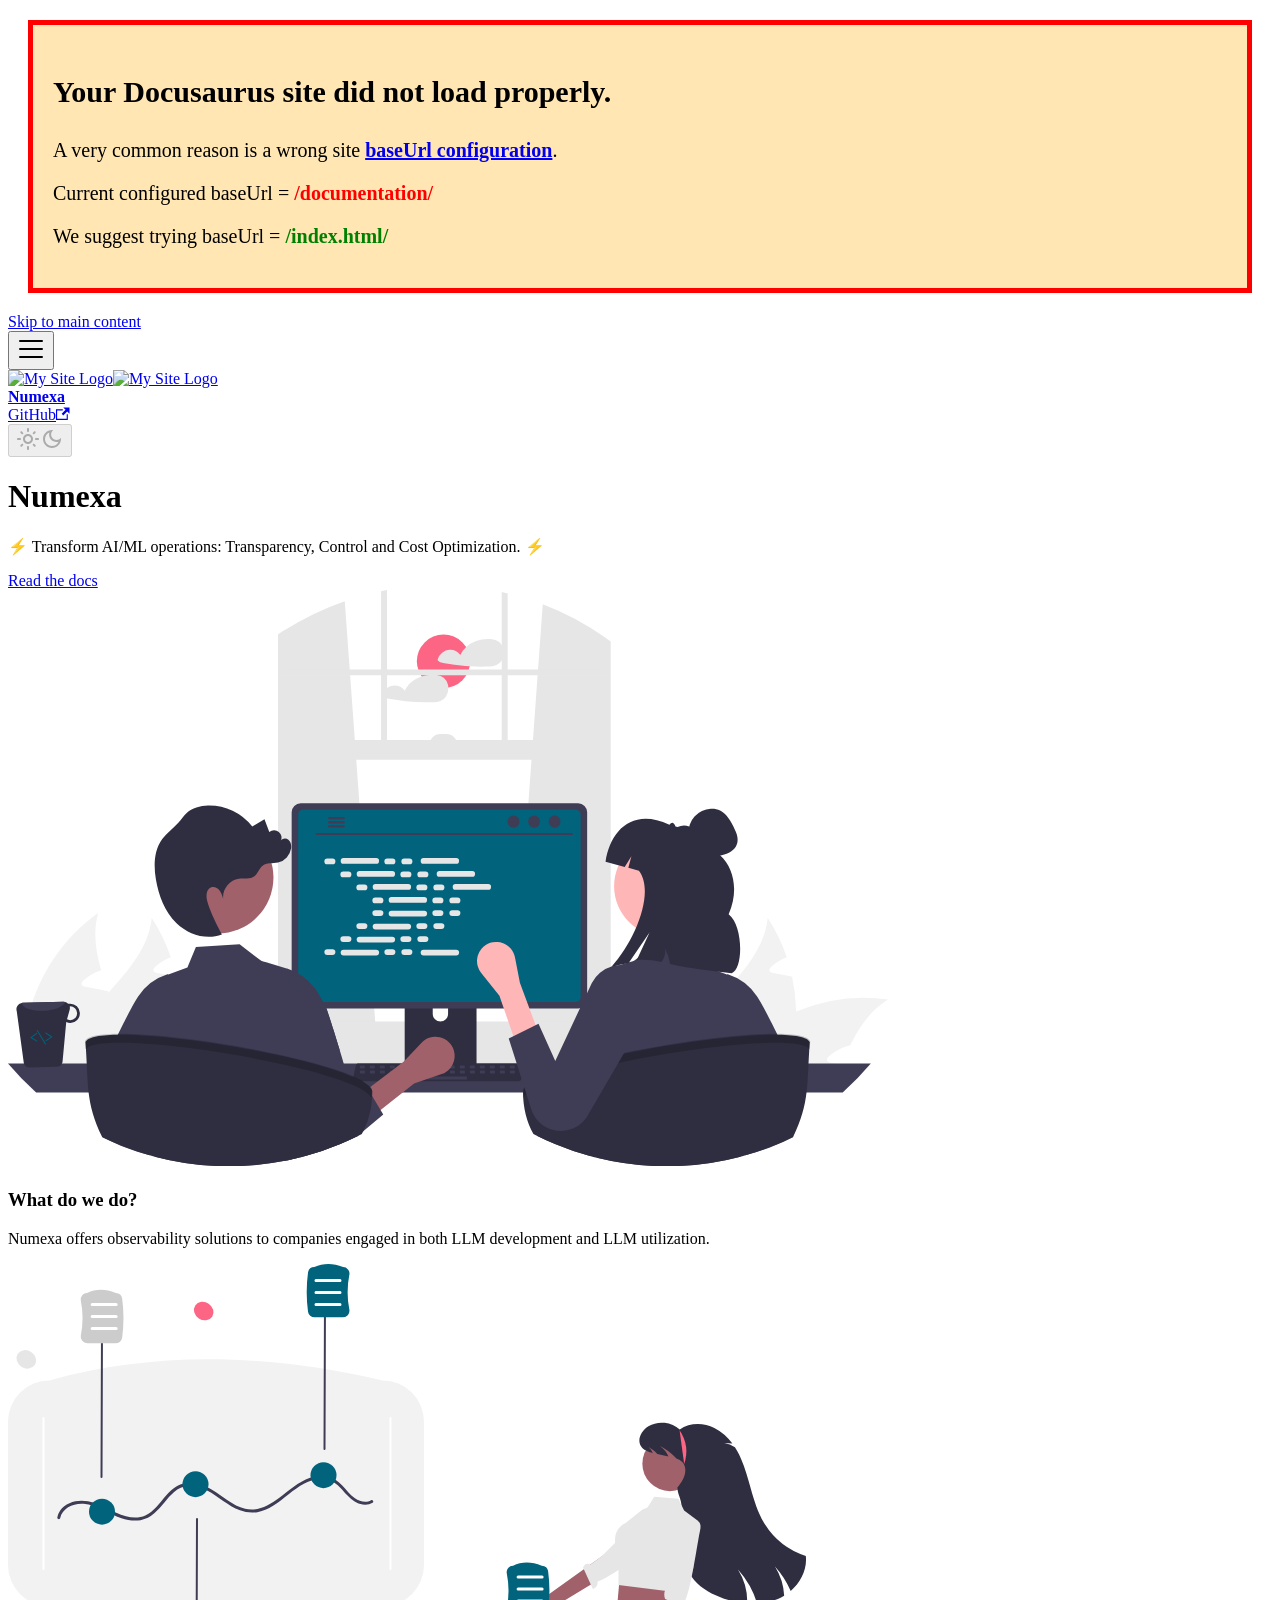
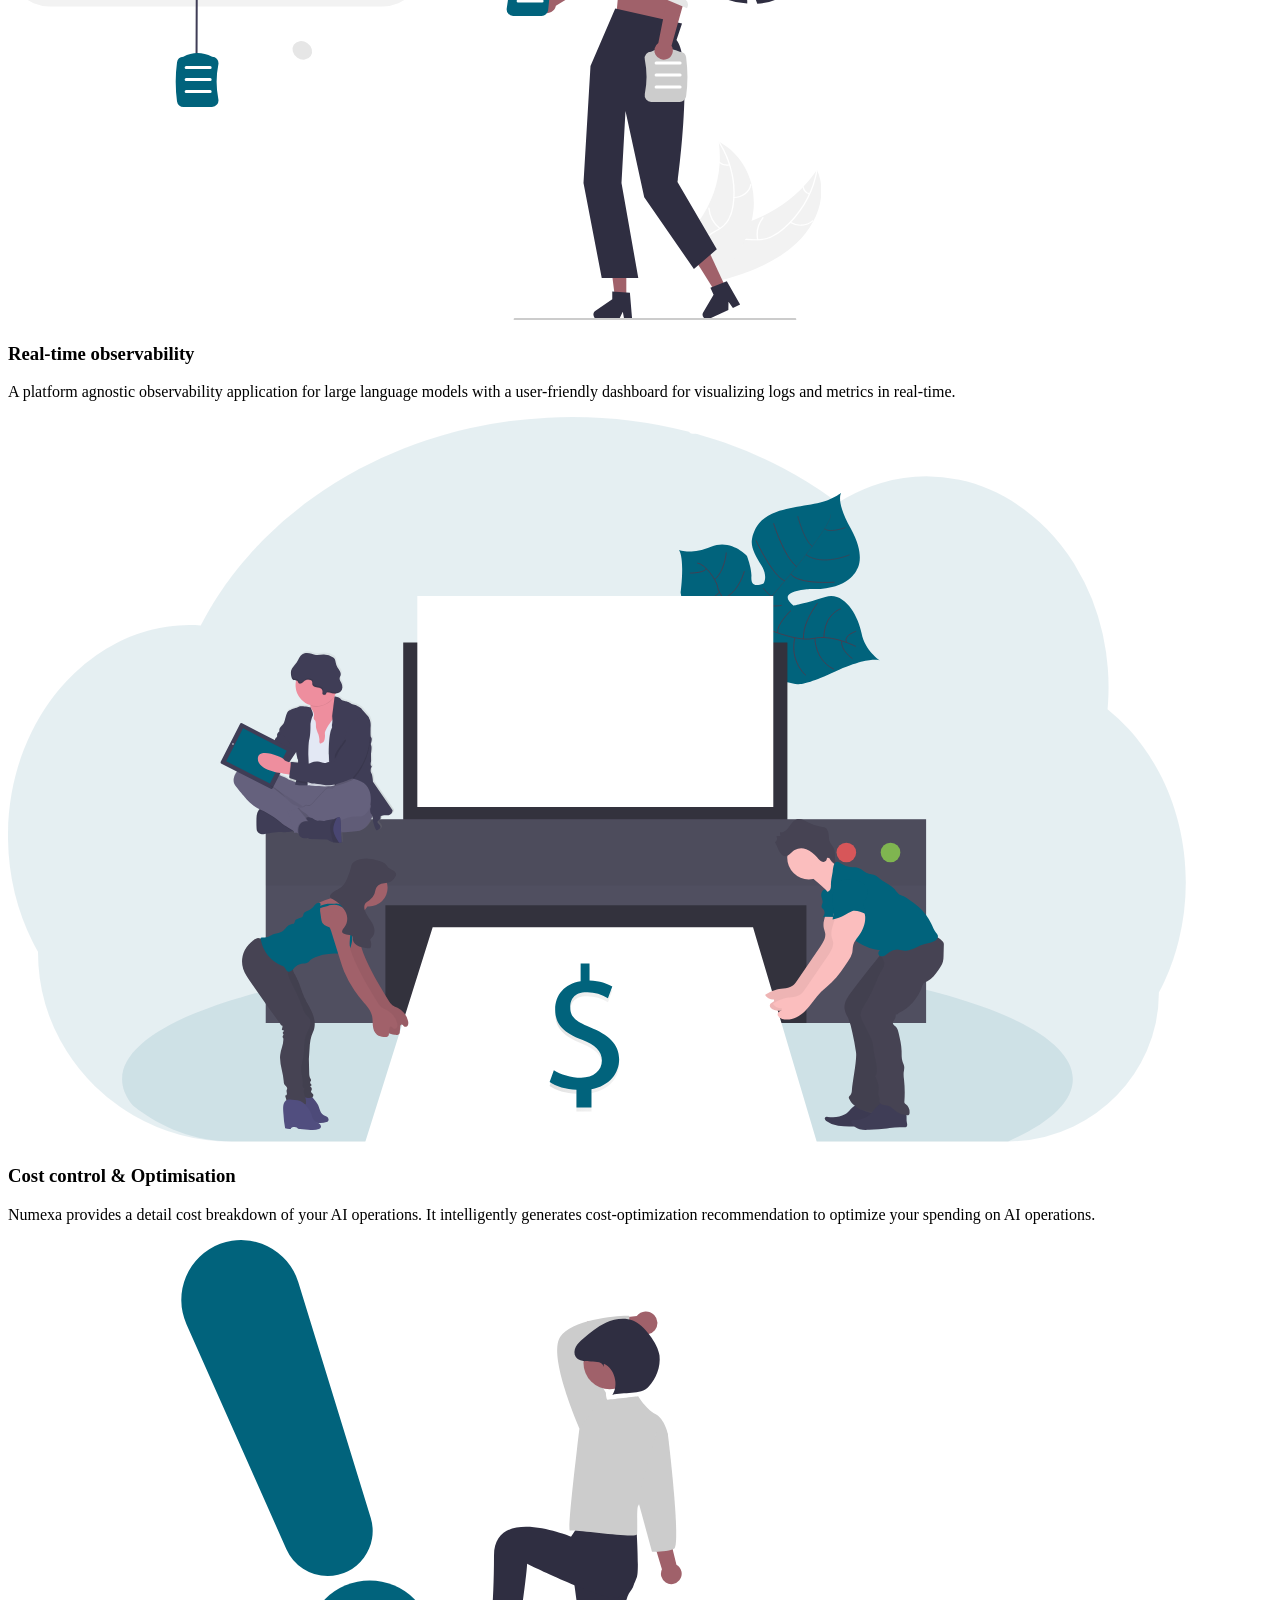
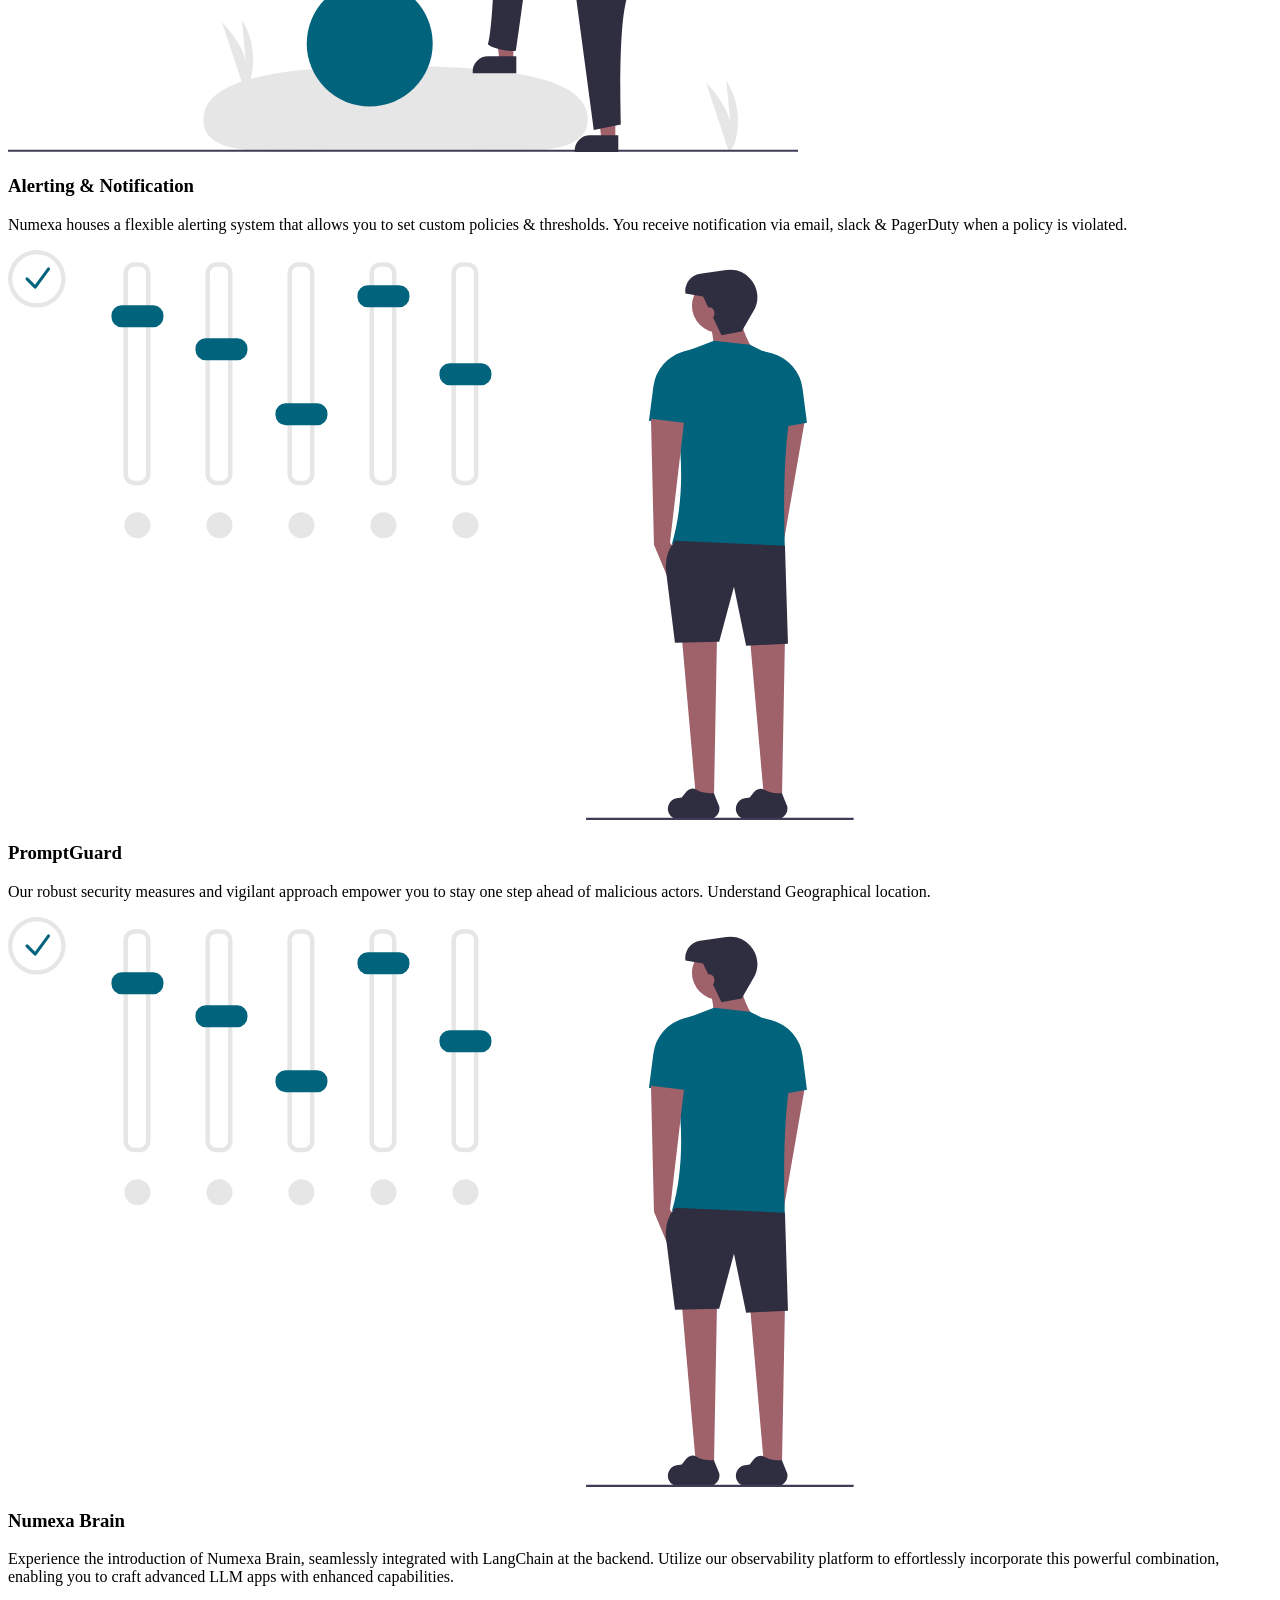
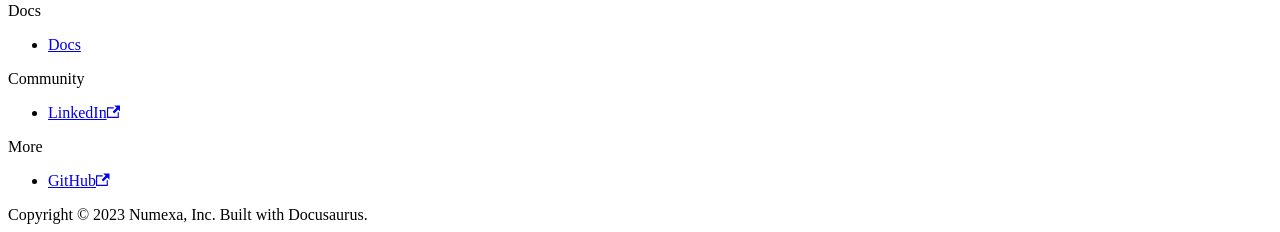
==== commit 21c120c8: "Deploy website - based on 0599765ee5af0ad1c9f658807d678d4d0e6503a2" ====
--- a/index.html
+++ b/index.html
@@ -3,14 +3,14 @@
 <head>
 <meta charset="UTF-8">
 <meta name="generator" content="Docusaurus v2.4.1">
-<title data-rh="true">Numexa - Numexa HQ | Numexa</title><meta data-rh="true" name="viewport" content="width=device-width,initial-scale=1"><meta data-rh="true" name="twitter:card" content="summary_large_image"><meta data-rh="true" property="og:image" content="https://docs.numexa.io/img/docusaurus-social-card.jpg"><meta data-rh="true" name="twitter:image" content="https://docs.numexa.io/img/docusaurus-social-card.jpg"><meta data-rh="true" property="og:url" content="https://docs.numexa.io/"><meta data-rh="true" name="docusaurus_locale" content="en"><meta data-rh="true" name="docusaurus_tag" content="default"><meta data-rh="true" name="docsearch:language" content="en"><meta data-rh="true" name="docsearch:docusaurus_tag" content="default"><meta data-rh="true" property="og:title" content="Numexa - Numexa HQ | Numexa"><meta data-rh="true" name="description" content="Description will go into a meta tag in &lt;head /&gt;"><meta data-rh="true" property="og:description" content="Description will go into a meta tag in &lt;head /&gt;"><link data-rh="true" rel="icon" href="/img/favicon.ico"><link data-rh="true" rel="canonical" href="https://docs.numexa.io/"><link data-rh="true" rel="alternate" href="https://docs.numexa.io/" hreflang="en"><link data-rh="true" rel="alternate" href="https://docs.numexa.io/" hreflang="x-default"><script data-rh="true">function maybeInsertBanner(){window.__DOCUSAURUS_INSERT_BASEURL_BANNER&&insertBanner()}function insertBanner(){var n=document.getElementById("__docusaurus-base-url-issue-banner-container");if(n){n.innerHTML='\n<div id="__docusaurus-base-url-issue-banner" style="border: thick solid red; background-color: rgb(255, 230, 179); margin: 20px; padding: 20px; font-size: 20px;">\n   <p style="font-weight: bold; font-size: 30px;">Your Docusaurus site did not load properly.</p>\n   <p>A very common reason is a wrong site <a href="https://docusaurus.io/docs/docusaurus.config.js/#baseUrl" style="font-weight: bold;">baseUrl configuration</a>.</p>\n   <p>Current configured baseUrl = <span style="font-weight: bold; color: red;">/</span>  (default value)</p>\n   <p>We suggest trying baseUrl = <span id="__docusaurus-base-url-issue-banner-suggestion-container" style="font-weight: bold; color: green;"></span></p>\n</div>\n';var e=document.getElementById("__docusaurus-base-url-issue-banner-suggestion-container"),s=window.location.pathname,r="/"===s.substr(-1)?s:s+"/";e.innerHTML=r}}window.__DOCUSAURUS_INSERT_BASEURL_BANNER=!0,document.addEventListener("DOMContentLoaded",maybeInsertBanner)</script><link rel="stylesheet" href="/assets/css/styles.a97b8bc0.css">
-<link rel="preload" href="/assets/js/runtime~main.e747c4bc.js" as="script">
-<link rel="preload" href="/assets/js/main.6607119d.js" as="script">
+<title data-rh="true">Numexa - Numexa HQ | Numexa</title><meta data-rh="true" name="viewport" content="width=device-width,initial-scale=1"><meta data-rh="true" name="twitter:card" content="summary_large_image"><meta data-rh="true" property="og:image" content="https://docs.numexa.io/documentation/img/docusaurus-social-card.jpg"><meta data-rh="true" name="twitter:image" content="https://docs.numexa.io/documentation/img/docusaurus-social-card.jpg"><meta data-rh="true" property="og:url" content="https://docs.numexa.io/documentation/"><meta data-rh="true" name="docusaurus_locale" content="en"><meta data-rh="true" name="docusaurus_tag" content="default"><meta data-rh="true" name="docsearch:language" content="en"><meta data-rh="true" name="docsearch:docusaurus_tag" content="default"><meta data-rh="true" property="og:title" content="Numexa - Numexa HQ | Numexa"><meta data-rh="true" name="description" content="Description will go into a meta tag in &lt;head /&gt;"><meta data-rh="true" property="og:description" content="Description will go into a meta tag in &lt;head /&gt;"><link data-rh="true" rel="icon" href="/documentation/img/favicon.ico"><link data-rh="true" rel="canonical" href="https://docs.numexa.io/documentation/"><link data-rh="true" rel="alternate" href="https://docs.numexa.io/documentation/" hreflang="en"><link data-rh="true" rel="alternate" href="https://docs.numexa.io/documentation/" hreflang="x-default"><script data-rh="true">function maybeInsertBanner(){window.__DOCUSAURUS_INSERT_BASEURL_BANNER&&insertBanner()}function insertBanner(){var n=document.getElementById("__docusaurus-base-url-issue-banner-container");if(n){n.innerHTML='\n<div id="__docusaurus-base-url-issue-banner" style="border: thick solid red; background-color: rgb(255, 230, 179); margin: 20px; padding: 20px; font-size: 20px;">\n   <p style="font-weight: bold; font-size: 30px;">Your Docusaurus site did not load properly.</p>\n   <p>A very common reason is a wrong site <a href="https://docusaurus.io/docs/docusaurus.config.js/#baseUrl" style="font-weight: bold;">baseUrl configuration</a>.</p>\n   <p>Current configured baseUrl = <span style="font-weight: bold; color: red;">/documentation/</span> </p>\n   <p>We suggest trying baseUrl = <span id="__docusaurus-base-url-issue-banner-suggestion-container" style="font-weight: bold; color: green;"></span></p>\n</div>\n';var e=document.getElementById("__docusaurus-base-url-issue-banner-suggestion-container"),s=window.location.pathname,o="/"===s.substr(-1)?s:s+"/";e.innerHTML=o}}window.__DOCUSAURUS_INSERT_BASEURL_BANNER=!0,document.addEventListener("DOMContentLoaded",maybeInsertBanner)</script><link rel="stylesheet" href="/documentation/assets/css/styles.a97b8bc0.css">
+<link rel="preload" href="/documentation/assets/js/runtime~main.64f1c6a8.js" as="script">
+<link rel="preload" href="/documentation/assets/js/main.d7753335.js" as="script">
 </head>
 <body class="navigation-with-keyboard">
 <script>!function(){function t(t){document.documentElement.setAttribute("data-theme",t)}var e=function(){var t=null;try{t=new URLSearchParams(window.location.search).get("docusaurus-theme")}catch(t){}return t}()||function(){var t=null;try{t=localStorage.getItem("theme")}catch(t){}return t}();t(null!==e?e:"light")}()</script><div id="__docusaurus">
-<div id="__docusaurus-base-url-issue-banner-container"></div><div role="region" aria-label="Skip to main content"><a class="skipToContent_fXgn" href="#__docusaurus_skipToContent_fallback">Skip to main content</a></div><nav aria-label="Main" class="navbar navbar--fixed-top"><div class="navbar__inner"><div class="navbar__items"><button aria-label="Toggle navigation bar" aria-expanded="false" class="navbar__toggle clean-btn" type="button"><svg width="30" height="30" viewBox="0 0 30 30" aria-hidden="true"><path stroke="currentColor" stroke-linecap="round" stroke-miterlimit="10" stroke-width="2" d="M4 7h22M4 15h22M4 23h22"></path></svg></button><a class="navbar__brand" href="/"><div class="navbar__logo"><img src="/img/nxa-logo-1-transparent-colored-lg.png" alt="My Site Logo" class="themedImage_ToTc themedImage--light_HNdA"><img src="/img/nxa-logo-1-transparent-colored-lg.png" alt="My Site Logo" class="themedImage_ToTc themedImage--dark_i4oU"></div><b class="navbar__title text--truncate">Numexa</b></a></div><div class="navbar__items navbar__items--right"><a href="https://github.com/NumexaHQ" target="_blank" rel="noopener noreferrer" class="navbar__item navbar__link">GitHub<svg width="13.5" height="13.5" aria-hidden="true" viewBox="0 0 24 24" class="iconExternalLink_nPIU"><path fill="currentColor" d="M21 13v10h-21v-19h12v2h-10v15h17v-8h2zm3-12h-10.988l4.035 4-6.977 7.07 2.828 2.828 6.977-7.07 4.125 4.172v-11z"></path></svg></a><div class="toggle_vylO colorModeToggle_DEke"><button class="clean-btn toggleButton_gllP toggleButtonDisabled_aARS" type="button" disabled="" title="Switch between dark and light mode (currently light mode)" aria-label="Switch between dark and light mode (currently light mode)" aria-live="polite"><svg viewBox="0 0 24 24" width="24" height="24" class="lightToggleIcon_pyhR"><path fill="currentColor" d="M12,9c1.65,0,3,1.35,3,3s-1.35,3-3,3s-3-1.35-3-3S10.35,9,12,9 M12,7c-2.76,0-5,2.24-5,5s2.24,5,5,5s5-2.24,5-5 S14.76,7,12,7L12,7z M2,13l2,0c0.55,0,1-0.45,1-1s-0.45-1-1-1l-2,0c-0.55,0-1,0.45-1,1S1.45,13,2,13z M20,13l2,0c0.55,0,1-0.45,1-1 s-0.45-1-1-1l-2,0c-0.55,0-1,0.45-1,1S19.45,13,20,13z M11,2v2c0,0.55,0.45,1,1,1s1-0.45,1-1V2c0-0.55-0.45-1-1-1S11,1.45,11,2z M11,20v2c0,0.55,0.45,1,1,1s1-0.45,1-1v-2c0-0.55-0.45-1-1-1C11.45,19,11,19.45,11,20z M5.99,4.58c-0.39-0.39-1.03-0.39-1.41,0 c-0.39,0.39-0.39,1.03,0,1.41l1.06,1.06c0.39,0.39,1.03,0.39,1.41,0s0.39-1.03,0-1.41L5.99,4.58z M18.36,16.95 c-0.39-0.39-1.03-0.39-1.41,0c-0.39,0.39-0.39,1.03,0,1.41l1.06,1.06c0.39,0.39,1.03,0.39,1.41,0c0.39-0.39,0.39-1.03,0-1.41 L18.36,16.95z M19.42,5.99c0.39-0.39,0.39-1.03,0-1.41c-0.39-0.39-1.03-0.39-1.41,0l-1.06,1.06c-0.39,0.39-0.39,1.03,0,1.41 s1.03,0.39,1.41,0L19.42,5.99z M7.05,18.36c0.39-0.39,0.39-1.03,0-1.41c-0.39-0.39-1.03-0.39-1.41,0l-1.06,1.06 c-0.39,0.39-0.39,1.03,0,1.41s1.03,0.39,1.41,0L7.05,18.36z"></path></svg><svg viewBox="0 0 24 24" width="24" height="24" class="darkToggleIcon_wfgR"><path fill="currentColor" d="M9.37,5.51C9.19,6.15,9.1,6.82,9.1,7.5c0,4.08,3.32,7.4,7.4,7.4c0.68,0,1.35-0.09,1.99-0.27C17.45,17.19,14.93,19,12,19 c-3.86,0-7-3.14-7-7C5,9.07,6.81,6.55,9.37,5.51z M12,3c-4.97,0-9,4.03-9,9s4.03,9,9,9s9-4.03,9-9c0-0.46-0.04-0.92-0.1-1.36 c-0.98,1.37-2.58,2.26-4.4,2.26c-2.98,0-5.4-2.42-5.4-5.4c0-1.81,0.89-3.42,2.26-4.4C12.92,3.04,12.46,3,12,3L12,3z"></path></svg></button></div><div class="searchBox_ZlJk"></div></div></div><div role="presentation" class="navbar-sidebar__backdrop"></div></nav><div id="__docusaurus_skipToContent_fallback" class="main-wrapper mainWrapper_z2l0"><header class="hero hero--primary heroBanner_qdFl"><div class="container"><h1 class="hero__title">Numexa</h1><p class="hero__subtitle">⚡️ Transform AI/ML operations: Transparency, Control and Cost Optimization. ⚡️</p><div class="buttons_AeoN"><a class="button button--secondary button--lg" href="/docs/intro">Read the docs</a></div></div></header><main><section class="features_t9lD"><div class="container"><div class="row"><div class="col col--4"><div class="text--center"><svg xmlns="http://www.w3.org/2000/svg" data-name="Layer 1" width="880.16" height="576.272" viewBox="0 0 880.16 576.272" class="featureSvg_GfXr" role="img"><circle cx="435.555" cy="71.266" r="26.701" fill="#fd6584"></circle><path d="M495.313 58.623a13.235 13.235 0 0 0-11.17-9.29 1.08 1.08 0 0 0-.18 0 1.418 1.418 0 0 0-.22-.05c-8.94-1.16-18.88 1.66-25.57 7.8a23.958 23.958 0 0 0-5.83 8.04 12.917 12.917 0 0 0-10.83-5.28 13.184 13.184 0 0 0-11.8 9.51 1.526 1.526 0 0 0 .69 1.69 6.673 6.673 0 0 0 2.79 1.42c2.21.47 4.44.9 6.67 1.29q6.54 1.14 13.15 1.85 4.365.465 8.75.74c6.04.38 12.11.47 18.16.28 3-.1 5.88-.2 8.62-1.52a12.798 12.798 0 0 0 4.95-4.31 14.548 14.548 0 0 0 1.82-12.17ZM440.383 97.523a13.652 13.652 0 0 0-.56-3.3 13.26 13.26 0 0 0-11.18-9.29.965.965 0 0 0-.17 0 1.887 1.887 0 0 0-.23-.05 33.194 33.194 0 0 0-14.69 1.51c-7.26 2.43-13.63 7.33-16.7 14.33a12.922 12.922 0 0 0-10.84-5.28 13.183 13.183 0 0 0-11.8 9.51 1.555 1.555 0 0 0 .69 1.69 6.733 6.733 0 0 0 2.79 1.42c2.22.47 4.44.9 6.68 1.29q6.54 1.14 13.14 1.85a195.164 195.164 0 0 0 26.92 1.02c2.99-.1 5.88-.2 8.62-1.52a12.77 12.77 0 0 0 4.94-4.31 14.265 14.265 0 0 0 2.39-8.87Z" fill="#e6e6e6"></path><path d="M788.132 421.512a171.855 171.855 0 0 1-7.442 53.772c-.186.633-.41 1.265-.633 1.898H670.502a98.322 98.322 0 0 1 7.406-22.328c9.117-19.35 24.002-35.91 38.701-52.358 20.244-22.663 40.004-45.14 43.13-74.612a169.258 169.258 0 0 1 19.053 39.334 46.231 46.231 0 0 0-15.294 9.377c-1.229 1.154-2.531 2.829-1.898 4.429.595 1.34 2.232 1.786 3.684 2.084 3.498.67 6.996 1.34 10.494 1.972 2.753.558 5.544 1.08 8.335 1.6a182.729 182.729 0 0 1 4.02 34.832Z" fill="#f2f2f2"></path><path d="M880.16 409.455c-17.565 10.68-28.728 27.202-37.845 45.697a46.743 46.743 0 0 0-21.25 11.164c-1.264 1.154-2.567 2.828-1.897 4.428.558 1.34 2.233 1.787 3.684 2.084 3.46.67 6.996 1.34 10.457 1.973-.335.781-.67 1.6-1.005 2.381H716.2a164.174 164.174 0 0 1 17.453-19.946c1.376-1.377 2.79-2.68 4.242-4.019a173.653 173.653 0 0 1 50.238-31.705 176.734 176.734 0 0 1 92.027-12.057Z" fill="#f2f2f2"></path><path d="M735.55 477.182H632.174a167.932 167.932 0 0 1 .149-24.858c4.13-51.094 31.928-99.768 73.867-129.24-5.358 19.09-2.605 38.068 2.977 57.121-.78.26-1.562.484-2.27.782a46.236 46.236 0 0 0-15.294 9.377c-1.228 1.154-2.53 2.829-1.898 4.429.558 1.34 2.233 1.786 3.684 2.084 3.498.67 6.996 1.34 10.457 1.972 2.791.558 5.582 1.08 8.373 1.637 1.302.224 2.605.484 3.907.744.186.447.298.856.484 1.266 6.55 18.048 13.694 36.245 17.044 54.74a127.778 127.778 0 0 1 1.711 14.03c.112 1.972.187 3.944.187 5.916ZM172.133 421.512a171.855 171.855 0 0 1-7.443 53.772c-.186.633-.41 1.265-.633 1.898H54.502a98.322 98.322 0 0 1 7.406-22.328c9.117-19.35 24.002-35.91 38.701-52.358 20.244-22.663 40.004-45.14 43.13-74.612a169.258 169.258 0 0 1 19.053 39.334 46.231 46.231 0 0 0-15.294 9.377c-1.229 1.154-2.531 2.829-1.898 4.429.595 1.34 2.232 1.786 3.684 2.084 3.498.67 6.996 1.34 10.494 1.972 2.753.558 5.544 1.08 8.335 1.6a182.729 182.729 0 0 1 4.02 34.832Z" fill="#f2f2f2"></path><path d="M264.16 409.455c-17.565 10.68-28.728 27.202-37.845 45.697a46.743 46.743 0 0 0-21.25 11.164c-1.264 1.154-2.567 2.828-1.897 4.428.558 1.34 2.233 1.787 3.684 2.084 3.46.67 6.996 1.34 10.457 1.973-.335.781-.67 1.6-1.005 2.381H100.2a164.174 164.174 0 0 1 17.453-19.946c1.376-1.377 2.79-2.68 4.242-4.019a173.653 173.653 0 0 1 50.237-31.705 176.734 176.734 0 0 1 92.028-12.057Z" fill="#f2f2f2"></path><path d="M119.55 477.182H16.174a167.932 167.932 0 0 1 .149-24.858c4.13-51.094 31.928-99.768 73.867-129.24-5.358 19.09-2.605 38.068 2.977 57.121-.78.26-1.562.484-2.27.782a46.236 46.236 0 0 0-15.294 9.377c-1.228 1.154-2.53 2.829-1.898 4.429.558 1.34 2.233 1.786 3.684 2.084 3.498.67 6.996 1.34 10.457 1.972 2.791.558 5.582 1.08 8.373 1.637 1.302.224 2.605.484 3.907.744.186.447.298.856.484 1.266 6.55 18.048 13.694 36.245 17.044 54.74a127.778 127.778 0 0 1 1.711 14.03c.112 1.972.187 3.944.187 5.916Z" fill="#f2f2f2"></path><path d="m504.41 433.78 92.37 8.2.99.09V47.93l-.99-.69a288.323 288.323 0 0 0-62.01-32.94l-4.72 65.1-.43 5.96-4.67 64.56-1.44 19.86-18.93 261.7ZM275.98 40.59c-.66.42-1.32.84-1.98 1.28v400.2l1.98-.18 91.37-8.11-.17-2.3-18.93-261.7-1.44-19.86-4.67-64.56-.43-5.96-4.95-68.27a287.687 287.687 0 0 0-60.78 29.46Z" fill="#e6e6e6"></path><path d="M274 41.87c-1.33.86-2.66 1.74-3.97 2.63v403.03c0 10.07 5.97 18.51 13.95 20.66a15.249 15.249 0 0 0 4 .53h296.8a15.118 15.118 0 0 0 3.99-.53 17.06 17.06 0 0 0 7.78-4.66 22.919 22.919 0 0 0 6.18-16V51.51c-1.64-1.21-3.29-2.41-4.96-3.58l-.99-.69v400.29a16.108 16.108 0 0 1-.46 3.85c-1.41 5.95-6.06 10.31-11.54 10.31h-296.8c-6.62 0-12-6.35-12-14.16V40.59c-.66.42-1.32.84-1.98 1.28Z" fill="#e6e6e6"></path><path fill="#e6e6e6" d="M273.003 79.404h326.752v5.959H273.003z"></path><path d="M499.68 3.39c-1.98-.49-3.96-.95-5.96-1.38v161.81h5.96ZM379.04 0c-1.99.37-3.98.75-5.96 1.16v162.66h5.96ZM208.94 458.29a26.711 26.711 0 0 0 1.93 9.98 25.54 25.54 0 0 0 1.75 3.56 27.096 27.096 0 0 0 3.02 4.18 26.76 26.76 0 0 0 20.12 9.11h391.31a26.82 26.82 0 0 0 0-53.64H235.76a26.846 26.846 0 0 0-26.82 26.81Z" fill="#e6e6e6"></path><path fill="#e6e6e6" d="M597.768 169.782H273.002V149.92h324.766z"></path><path d="M449.29 154.885H421.48a10.925 10.925 0 0 1 10.925-10.925h5.959a10.925 10.925 0 0 1 10.925 10.925Z" fill="#e6e6e6"></path><path d="M0 473.61a289.004 289.004 0 0 0 28.12 28.95H834.7a289.004 289.004 0 0 0 28.12-28.95Z" fill="#3f3d56"></path><path d="M396.69 376.8v102.56h71.85V376.8a3.448 3.448 0 0 0-2.43-3.3 3.175 3.175 0 0 0-1.03-.16h-64.92a3.463 3.463 0 0 0-3.47 3.46Zm28.04 35.24a7.67 7.67 0 0 1 15.34 0v11.9a7.67 7.67 0 0 1-15.34 0Z" fill="#2f2e41"></path><path d="M396.47 476.08v9.89a1.946 1.946 0 0 0 1.93 1.94h68.43a1.94 1.94 0 0 0 1.93-1.94v-9.89ZM283.66 222.28v187.26a9.007 9.007 0 0 0 9 9h277.5a9.007 9.007 0 0 0 9-9V222.28a9.011 9.011 0 0 0-9-8.99h-277.5a9.012 9.012 0 0 0-9 8.99Z" fill="#3f3d56"></path><path d="M290.17 224.61v182.62a4.818 4.818 0 0 0 4.81 4.81h272.87a4.818 4.818 0 0 0 4.81-4.81V224.61a4.82 4.82 0 0 0-4.81-4.82H294.98a4.82 4.82 0 0 0-4.81 4.82Z" fill="#01637c"></path><path d="M345.81 490.24a2.948 2.948 0 0 0 2.32 1.11h162.34a2.987 2.987 0 0 0 2.92-3.6l-2.52-11.97a2.993 2.993 0 0 0-1.86-2.17 2.895 2.895 0 0 0-1.06-.2H350.64a2.894 2.894 0 0 0-1.06.2 2.992 2.992 0 0 0-1.86 2.17l-2.52 11.97a2.985 2.985 0 0 0 .61 2.49Z" fill="#2f2e41"></path><rect x="661.717" y="637.43" width="5" height="3" rx="0.488" transform="rotate(-180 584.257 557.998)" fill="#3f3d56"></rect><rect x="651.717" y="637.43" width="5" height="3" rx="0.488" transform="rotate(-180 574.257 557.998)" fill="#3f3d56"></rect><rect x="641.717" y="637.43" width="5" height="3" rx="0.488" transform="rotate(-180 564.257 557.998)" fill="#3f3d56"></rect><rect x="631.717" y="637.43" width="5" height="3" rx="0.488" transform="rotate(-180 554.257 557.998)" fill="#3f3d56"></rect><rect x="621.717" y="637.43" width="5" height="3" rx="0.488" transform="rotate(-180 544.257 557.998)" fill="#3f3d56"></rect><rect x="611.717" y="637.43" width="5" height="3" rx="0.488" transform="rotate(-180 534.257 557.998)" fill="#3f3d56"></rect><rect x="601.717" y="637.43" width="5" height="3" rx="0.488" transform="rotate(-180 524.257 557.998)" fill="#3f3d56"></rect><rect x="591.717" y="637.43" width="5" height="3" rx="0.488" transform="rotate(-180 514.257 557.998)" fill="#3f3d56"></rect><rect x="581.717" y="637.43" width="5" height="3" rx="0.488" transform="rotate(-180 504.257 557.998)" fill="#3f3d56"></rect><rect x="571.717" y="637.43" width="5" height="3" rx="0.488" transform="rotate(-180 494.257 557.998)" fill="#3f3d56"></rect><rect x="561.717" y="637.43" width="5" height="3" rx="0.488" transform="rotate(-180 484.257 557.998)" fill="#3f3d56"></rect><rect x="551.717" y="637.43" width="5" height="3" rx="0.488" transform="rotate(-180 474.257 557.998)" fill="#3f3d56"></rect><rect x="541.717" y="637.43" width="5" height="3" rx="0.488" transform="rotate(-180 464.257 557.998)" fill="#3f3d56"></rect><rect x="531.717" y="637.43" width="5" height="3" rx="0.488" transform="rotate(-180 454.257 557.998)" fill="#3f3d56"></rect><rect x="521.717" y="637.43" width="5" height="3" rx="0.488" transform="rotate(-180 444.257 557.998)" fill="#3f3d56"></rect><rect x="511.717" y="637.43" width="5" height="3" rx="0.488" transform="rotate(-180 434.257 557.998)" fill="#3f3d56"></rect><rect x="661.835" y="642.43" width="5" height="3" rx="0.488" transform="rotate(-180 584.375 562.998)" fill="#3f3d56"></rect><rect x="651.835" y="642.43" width="5" height="3" rx="0.488" transform="rotate(-180 574.375 562.998)" fill="#3f3d56"></rect><rect x="641.835" y="642.43" width="5" height="3" rx="0.488" transform="rotate(-180 564.375 562.998)" fill="#3f3d56"></rect><rect x="631.835" y="642.43" width="5" height="3" rx="0.488" transform="rotate(-180 554.375 562.998)" fill="#3f3d56"></rect><rect x="621.835" y="642.43" width="5" height="3" rx="0.488" transform="rotate(-180 544.375 562.998)" fill="#3f3d56"></rect><rect x="611.835" y="642.43" width="5" height="3" rx="0.488" transform="rotate(-180 534.375 562.998)" fill="#3f3d56"></rect><rect x="601.835" y="642.43" width="5" height="3" rx="0.488" transform="rotate(-180 524.375 562.998)" fill="#3f3d56"></rect><rect x="591.835" y="642.43" width="5" height="3" rx="0.488" transform="rotate(-180 514.375 562.998)" fill="#3f3d56"></rect><rect x="581.835" y="642.43" width="5" height="3" rx="0.488" transform="rotate(-180 504.375 562.998)" fill="#3f3d56"></rect><rect x="571.835" y="642.43" width="5" height="3" rx="0.488" transform="rotate(-180 494.375 562.998)" fill="#3f3d56"></rect><rect x="561.835" y="642.43" width="5" height="3" rx="0.488" transform="rotate(-180 484.375 562.998)" fill="#3f3d56"></rect><rect x="551.835" y="642.43" width="5" height="3" rx="0.488" transform="rotate(-180 474.375 562.998)" fill="#3f3d56"></rect><rect x="541.835" y="642.43" width="5" height="3" rx="0.488" transform="rotate(-180 464.375 562.998)" fill="#3f3d56"></rect><rect x="531.835" y="642.43" width="5" height="3" rx="0.488" transform="rotate(-180 454.375 562.998)" fill="#3f3d56"></rect><rect x="521.835" y="642.43" width="5" height="3" rx="0.488" transform="rotate(-180 444.375 562.998)" fill="#3f3d56"></rect><rect x="511.835" y="642.43" width="5" height="3" rx="0.488" transform="rotate(-180 434.375 562.998)" fill="#3f3d56"></rect><rect x="578.835" y="648.43" width="40" height="3" rx="0.488" transform="rotate(-180 518.875 568.998)" fill="#3f3d56"></rect><path d="M308.692 244.947h255.323a1.016 1.016 0 0 0 0-2.031H308.692a1.016 1.016 0 0 0 0 2.03Z" fill="#3f3d56"></path><ellipse cx="546.635" cy="231.649" rx="5.95" ry="6.083" fill="#3f3d56"></ellipse><ellipse cx="526.079" cy="231.649" rx="5.95" ry="6.083" fill="#3f3d56"></ellipse><ellipse cx="505.523" cy="231.649" rx="5.95" ry="6.083" fill="#3f3d56"></ellipse><path d="M319.98 228.18a1.095 1.095 0 0 0 1.09 1.1h14.6a1.105 1.105 0 0 0 0-2.21h-14.6a1.103 1.103 0 0 0-1.09 1.11ZM319.98 232.33a1.095 1.095 0 0 0 1.09 1.1h14.6a1.105 1.105 0 0 0 0-2.21h-14.6a1.103 1.103 0 0 0-1.09 1.11ZM319.98 236.47a1.103 1.103 0 0 0 1.09 1.11h14.6a1.105 1.105 0 0 0 0-2.21h-14.6a1.095 1.095 0 0 0-1.09 1.1Z" fill="#3f3d56"></path><rect x="316.366" y="268.543" width="11.006" height="5.76" rx="2.88" fill="#e6e6e6"></rect><rect x="376.366" y="268.543" width="11.006" height="5.76" rx="2.88" fill="#e6e6e6"></rect><rect x="393.366" y="268.543" width="11.006" height="5.76" rx="2.88" fill="#e6e6e6"></rect><rect x="332.686" y="268.063" width="38.366" height="5.76" rx="2.88" fill="#e6e6e6"></rect><rect x="412.686" y="268.063" width="38.366" height="5.76" rx="2.88" fill="#e6e6e6"></rect><rect x="332.366" y="281.543" width="11.006" height="5.76" rx="2.88" fill="#e6e6e6"></rect><rect x="392.366" y="281.543" width="11.006" height="5.76" rx="2.88" fill="#e6e6e6"></rect><rect x="409.366" y="281.543" width="11.006" height="5.76" rx="2.88" fill="#e6e6e6"></rect><rect x="348.686" y="281.063" width="38.366" height="5.76" rx="2.88" fill="#e6e6e6"></rect><rect x="428.686" y="281.063" width="38.366" height="5.76" rx="2.88" fill="#e6e6e6"></rect><rect x="348.366" y="294.543" width="11.006" height="5.76" rx="2.88" fill="#e6e6e6"></rect><rect x="408.366" y="294.543" width="11.006" height="5.76" rx="2.88" fill="#e6e6e6"></rect><rect x="425.366" y="294.543" width="11.006" height="5.76" rx="2.88" fill="#e6e6e6"></rect><rect x="364.686" y="294.063" width="38.366" height="5.76" rx="2.88" fill="#e6e6e6"></rect><rect x="444.686" y="294.063" width="38.366" height="5.76" rx="2.88" fill="#e6e6e6"></rect><rect x="364.366" y="307.543" width="11.006" height="5.76" rx="2.88" fill="#e6e6e6"></rect><rect x="424.366" y="307.543" width="11.006" height="5.76" rx="2.88" fill="#e6e6e6"></rect><rect x="441.366" y="307.543" width="11.006" height="5.76" rx="2.88" fill="#e6e6e6"></rect><rect x="380.686" y="307.063" width="38.366" height="5.76" rx="2.88" fill="#e6e6e6"></rect><rect x="376.366" y="359.237" width="11.006" height="5.76" rx="2.88" fill="#e6e6e6"></rect><rect x="393.366" y="359.237" width="11.006" height="5.76" rx="2.88" fill="#e6e6e6"></rect><rect x="412.686" y="359.717" width="38.366" height="5.76" rx="2.88" fill="#e6e6e6"></rect><rect x="316.366" y="359.237" width="11.006" height="5.76" rx="2.88" fill="#e6e6e6"></rect><rect x="332.686" y="359.717" width="38.366" height="5.76" rx="2.88" fill="#e6e6e6"></rect><rect x="332.366" y="346.237" width="11.006" height="5.76" rx="2.88" fill="#e6e6e6"></rect><rect x="392.366" y="346.237" width="11.006" height="5.76" rx="2.88" fill="#e6e6e6"></rect><rect x="409.366" y="346.237" width="11.006" height="5.76" rx="2.88" fill="#e6e6e6"></rect><rect x="348.686" y="346.717" width="38.366" height="5.76" rx="2.88" fill="#e6e6e6"></rect><rect x="348.366" y="333.237" width="11.006" height="5.76" rx="2.88" fill="#e6e6e6"></rect><rect x="408.366" y="333.237" width="11.006" height="5.76" rx="2.88" fill="#e6e6e6"></rect><rect x="425.366" y="333.237" width="11.006" height="5.76" rx="2.88" fill="#e6e6e6"></rect><rect x="364.686" y="333.717" width="38.366" height="5.76" rx="2.88" fill="#e6e6e6"></rect><rect x="364.366" y="320.237" width="11.006" height="5.76" rx="2.88" fill="#e6e6e6"></rect><rect x="424.366" y="320.237" width="11.006" height="5.76" rx="2.88" fill="#e6e6e6"></rect><rect x="441.366" y="320.237" width="11.006" height="5.76" rx="2.88" fill="#e6e6e6"></rect><rect x="380.686" y="320.717" width="38.366" height="5.76" rx="2.88" fill="#e6e6e6"></rect><path d="M349.912 545.952c-.22.11-.44.22-.66.32q-2.085 1.035-4.2 2.04-6.33 3.015-12.82 5.73a285.483 285.483 0 0 1-34.97 12.03c-2-12.47-3.94-41.88-5.8-63.51-.35-4.07-.7-7.86-1.05-11.21a97.155 97.155 0 0 0-1.89-13.08 4.36 4.36 0 0 0-.39-.97c.19 1.73.39 6.89.58 14.05.1 3.35.19 7.14.29 11.21.47 20.82.96 49.15 1.45 65.28-1.39.34-2.79.68-4.19 1-.88.21-1.77.41-2.66.6-1.08.24-2.16.48-3.24.7q-1.695.36-3.39.69a290.072 290.072 0 0 1-56.06 5.44c-1.25 0-2.49-.01-3.74-.02-.38 0-.76-.01-1.15-.02-1.1-.02-2.24-.04-3.4-.07a288.591 288.591 0 0 1-65.84-9.49l.87-64.11.15-11.21.06-4.25a15.182 15.182 0 0 0-.88 4.25c-.35 2.73-.71 6.6-1.07 11.21-1.37 17.76-2.78 46.41-4.24 62.71-17.29-4.92-29.93-9.41-45.73-17.31-.61-.3-1.23-.61-1.84-.92.11-.77.23-1.54.34-2.33 1.79-12.44-.32-28.63 1.66-42.15 1.51-10.43 3.07-20.45 4.64-28.95 1.9-10.23 3.83-18.27 5.74-22.18 2.2-4.51 4.4-8.95 6.53-13.2l2.71-5.39c.48-.95.96-1.89 1.43-2.81 2.14-4.19 4.16-8.06 6.01-11.49 1.3-2.41 2.5-4.59 3.6-6.5 1.29-2.25 2.43-4.11 3.37-5.52a55.306 55.306 0 0 1 29.28-22.21l.3-.08.29.12.33.15 19.06-6.97 8.51-20.49 43.71-2.69 7.06 5.37 3.61 2.75 3.85 2.93 7.08 5.39 2.01.62 2.99.92 20.45 6.28.21-.09.3.08a55.168 55.168 0 0 1 27.36 19.5c.68.88 1.31 1.79 1.92 2.71 1.66 2.46 3.9 6.35 6.54 11.23 1.09 2.01 2.24 4.19 3.45 6.5.73 1.39 7.03 21.05 13.16 41.13 5.73 18.8 11.31 37.97 12.04 42.89.13.91.27 1.83.4 2.74.83 5.69 1.65 11.42 2.44 17.01 1.17 8.29 2.31 16.29 3.4 23.44l.03.2Z" fill="#3f3d56"></path><path opacity="0.2" d="m303.59 473.566-8.497-32.792-7.503 28.296 16 4.496z"></path><path d="M15.83 473.186a6.416 6.416 0 0 0 6.182 4.33l26.492-.681a6.328 6.328 0 0 0 5.981-4.657l3.749-40.087a9.794 9.794 0 0 0 4.238.87 9.661 9.661 0 0 0-.485-19.316 8.184 8.184 0 0 0-1.736.18 6.548 6.548 0 0 0-4.874-2.102l-40.75 1.052a5.854 5.854 0 0 0-1.006.125 6.365 6.365 0 0 0-4.873 8.264Zm43.173-43.817 2.667-9.553a6.506 6.506 0 0 0 .02-3.374c.13 0 .244-.062.374-.062a6.91 6.91 0 0 1 .323 13.817 6.505 6.505 0 0 1-3.384-.828Z" fill="#2f2e41"></path><path d="M13.621 412.9c.868 4.964 10.63 8.453 22.366 7.847 10.793-.497 19.617-4.287 21.234-8.779a6.025 6.025 0 0 0-1.844-.245l-40.75 1.052a5.854 5.854 0 0 0-1.006.125Z" fill="#3f3d56"></path><path d="M38.138 451.158a.497.497 0 0 0 .15-.067l5.754-3.766a.5.5 0 0 0 0-.836l-5.98-3.916a.5.5 0 1 0-.547.835l5.34 3.499-5.113 3.348a.5.5 0 0 0 .396.903ZM29.051 451.577a.5.5 0 0 0 .126-.919l-5.303-3.04L29 443.81a.5.5 0 1 0-.596-.803l-5.739 4.263a.5.5 0 0 0 .05.835l5.965 3.42a.5.5 0 0 0 .371.05ZM37.566 454.458a.482.482 0 0 0 .137-.058.5.5 0 0 0 .167-.687l-8.155-13.409a.5.5 0 0 0-.855.52l8.156 13.41a.5.5 0 0 0 .55.224Z" fill="#01637c"></path><path d="M785.15 547.04c-.61.31-1.23.62-1.84.92-15.8 7.9-28.44 12.39-45.73 17.31-1.46-16.3-2.87-44.95-4.24-62.71-.36-4.61-.72-8.48-1.07-11.21a15.182 15.182 0 0 0-.88-4.25l.06 4.25.15 11.21.87 64.11a288.588 288.588 0 0 1-65.84 9.49c-1.16.03-2.3.05-3.4.07-.39.01-.77.02-1.15.02-1.25.01-2.49.02-3.74.02a289.271 289.271 0 0 1-69.54-8.43c.49-16.13.98-44.46 1.449-65.28.1-4.07.19-7.86.29-11.21.19-7.16.39-12.32.58-14.05a4.362 4.362 0 0 0-.39.97 97.154 97.154 0 0 0-1.89 13.08c-.35 3.35-.7 7.14-1.05 11.21-1.86 21.63-3.8 51.04-5.8 63.51a285.473 285.473 0 0 1-34.97-12.03q-9-3.75-17.68-8.09c1.1-7.2 2.25-15.27 3.43-23.64.92-6.49 1.87-13.16 2.84-19.75 1.5-10.18 52.46-120.11 64.47-123.96l.3-.08.21.09 20.45-6.28 2.99-.92 2.01-.62 7.08-5.39 3.85-2.93 3.61-2.75 7.06-5.37 43.71 2.69 8.51 20.49 19.06 6.97.33-.15.29-.12.3.08a55.306 55.306 0 0 1 29.28 22.21c.94 1.41 2.08 3.27 3.37 5.52 1.1 1.91 2.3 4.09 3.6 6.5 1.85 3.43 3.87 7.3 6.01 11.49.47.92.95 1.86 1.43 2.81q1.335 2.64 2.71 5.39c2.13 4.25 4.33 8.69 6.53 13.2 1.91 3.91 3.84 11.95 5.74 22.18 1.57 8.5 3.13 18.52 4.64 28.95 1.98 13.52-.13 29.71 1.66 42.15.11.79.23 1.56.34 2.33Z" fill="#3f3d56"></path><circle cx="656.954" cy="296.158" r="50.836" fill="#ffb6b6"></circle><path opacity="0.2" d="m575.659 473.566 8.497-32.792 7.503 28.296-16 4.496z"></path><path d="M801.77 452.2c-3.04 41.88.11 60.32-16.67 94.85a286.16 286.16 0 0 1-47.52 18.22q-2.55.72-5.11 1.4a288.588 288.588 0 0 1-65.84 9.49c-1.16.03-2.3.05-3.4.07-.39.01-.77.02-1.15.02-1.25.01-2.49.02-3.74.02a289.271 289.271 0 0 1-69.54-8.43q-3.42-.84-6.81-1.77a285.473 285.473 0 0 1-34.97-12.03q-9-3.75-17.68-8.09c-1.31-.66-2.62-1.32-3.91-2-6.63-11.66-10.4-25.84-10.48-42.88 4.59-29.36 276.68-74.19 286.82-48.87Z" fill="#2f2e41"></path><path d="M801.761 459.372c.156-2.593.33-5.27.532-8.06-10.14-25.32-282.23 19.51-286.82 48.87.012 2.692.127 5.304.32 7.855 11.116-28.978 269.606-71.586 285.968-48.665Z" opacity="0.2"></path><path d="m508.182 454.175 22.334-11.167-18.611-50.25L507 367.416a19.161 19.161 0 0 0-31.282-10.908 19.161 19.161 0 0 0-2.493 26.519l18.207 22.759Z" fill="#ffb6b6"></path><path d="m530.516 433.703-29.778 14.889 22.598 70.809a30.977 30.977 0 0 0 22.336 20.716 30.977 30.977 0 0 0 33.738-14.197l59.924-102.714a31.62 31.62 0 0 0-10.195-42.982 31.62 31.62 0 0 0-45.296 12.765l-36.576 77.937Z" fill="#3f3d56"></path><circle cx="209.508" cy="287.552" r="55.935" fill="#a0616a"></circle><path d="M154.244 249.006c4.548-6.13 11.085-10.488 16.085-16.255 2.744-3.164 5.021-6.75 8.106-9.582 5.73-5.263 13.744-7.42 21.52-7.688a54.305 54.305 0 0 1 44.331 21.038l12.194-7.149 4.817 12.68a7.39 7.39 0 0 1 11.264 9.248c.967-2.99 5.399-3.624 7.842-1.649 2.444 1.975 3.098 5.488 2.7 8.604a17.32 17.32 0 0 1-13.065 14.326c-5.305 1.182-11.478-.06-15.723 3.333-3.404 2.72-4.431 7.671-7.904 10.3-4.28 3.241-10.33 1.743-15.65 2.459-9.308 1.253-16.678 10.773-15.56 20.098-.842-2.943-1.727-5.97-3.638-8.36-1.912-2.39-5.131-4.007-8.063-3.128-4.846 1.452-5.638 8.057-4.464 12.978 3.115 13.05 14.92 34.144 14.92 34.144-15.328 6.046-33.59.329-45.416-11.144-11.826-11.473-17.985-27.719-20.668-43.976-2.276-13.786-1.953-29.056 6.372-40.277ZM720.662 324.182c10.642-24.398 4.613-46.85-8.36-58.76v-.01c-5.1-11.43-11.88-20.25-19.64-22.32-3.75-2.41-7.39-5.24-11.43-6.68a14.887 14.887 0 0 0-11.68.53l-2.06-.55c-1.75-4.47-3.8-4.56-6.08-1.62-8.78-4.09-16.69-5.92-23.73-5.92-22.96 0-36.54 19.44-40.14 42.94l19.19 5.11 6.67-10.63-3.08 11.59 10.59 2.81c16.12 20.99-3.17 69.41-27.62 96.35q8.73-2.415 17.39-4.08l20.98-30.76-13 28c6.75-.99 15.36-.04 24.77 1.87 3.17-4.14 4.84-9.66 3.2-14.58a55.745 55.745 0 0 1 5.48 16.53c19.86 4.85 46.95 7.34 61.55 9.18 11.796-3.85 11.828-47.34-3-59Z" fill="#2f2e41"></path><path d="M727.585 241.19c7.795 17.454-7.933 24.96-22.341 24.749-13.02-.192-24.084-9.338-24.748-22.341a23.576 23.576 0 0 1 22.341-24.749c13.003-.664 19.439 10.453 24.748 22.342Z" fill="#2f2e41"></path><path d="m365.982 525.309-12.84-21.416 42.692-32.388 17.75-18.74a19.161 19.161 0 0 1 32.244 7.603 19.161 19.161 0 0 1-12.142 23.706l-27.582 9.417Z" fill="#a0616a"></path><path d="m375.262 524.602-19.99 16.66-5.39 4.49-.63.52q-2.085 1.035-4.2 2.04-6.33 3.015-12.82 5.73a285.483 285.483 0 0 1-34.97 12.03q-3.39.93-6.81 1.77c-1.39.34-2.79.68-4.19 1-.88.21-1.77.41-2.66.6-1.08.24-2.16.48-3.24.7q-1.695.36-3.39.69a30.963 30.963 0 0 1-9.62-22.44c0-.27 0-.55.01-.83l3.21-82.33 1.42-36.49a31.618 31.618 0 0 1 31.69-30.78c.96 0 1.91.05 2.85.14.68.88 1.31 1.79 1.92 2.71 1.66 2.46 3.9 6.35 6.54 11.23 1.09 2.01 2.24 4.19 3.45 6.5.73 1.39 7.03 21.05 13.16 41.13l-2.7 20.97-4.88 37.8 20.02-13.14 14.1-9.26 1.67 2.79 4.35 7.26 8.4 14Z" fill="#3f3d56"></path><path d="M364.302 501.072c-.01 1.7-.05 3.37-.14 5.02a97.248 97.248 0 0 1-1.58 13.56 79.144 79.144 0 0 1-7.31 21.61c-.46.91-.95 1.81-1.45 2.69-1.29.68-2.6 1.34-3.91 2-.22.11-.44.22-.66.32q-8.355 4.155-17.02 7.77a285.483 285.483 0 0 1-34.97 12.03q-3.39.93-6.81 1.77-6.675 1.65-13.48 2.99a290.072 290.072 0 0 1-56.06 5.44c-1.25 0-2.49-.01-3.74-.02-.38 0-.76-.01-1.15-.02-1.1-.02-2.24-.04-3.4-.07a288.591 288.591 0 0 1-65.84-9.49q-2.565-.675-5.11-1.4a286.165 286.165 0 0 1-47.52-18.22c-16.78-34.53-13.63-52.97-16.67-94.85 6.24-15.59 111.81-4.58 193.09 13.03 22.06 4.78 42.32 10.05 58.33 15.41 16.54 5.53 28.53 11.15 33.23 16.43a7.937 7.937 0 0 1 2.17 4Z" fill="#2f2e41"></path><path d="M77.488 459.372c-.155-2.593-.329-5.27-.531-8.06 10.14-25.32 282.23 19.51 286.82 48.87a110.45 110.45 0 0 1-.322 7.855C352.34 479.059 93.851 436.45 77.488 459.372Z" opacity="0.2"></path></svg></div><div class="text--center padding-horiz--md"><h3>What do we do?</h3><p>Numexa offers observability solutions to companies engaged in both LLM development and LLM utilization.</p></div></div><div class="col col--4"><div class="text--center"><svg xmlns="http://www.w3.org/2000/svg" data-name="Layer 1" width="813.411" height="656.337" viewBox="0 0 813.411 656.337" class="featureSvg_GfXr" role="img"><path d="M788.66 579.106c20.72-19.505 31.403-48.723 20.272-73.44-16.204 24.872-42.88 44.459-73.808 54.196-12.046 3.792-25.899 6.92-32.45 16.486-4.078 5.952-4.375 13.406-2.538 20.146 1.837 6.74 5.62 12.939 9.364 19.054l.021 1.728c29.32-7.459 58.42-18.666 79.14-38.17Z" fill="#f2f2f2"></path><path d="M808.309 505.798c-3.494 21.524-14.925 42.218-32.402 57.818a51.44 51.44 0 0 1-12.77 8.707 33.523 33.523 0 0 1-15.296 2.827c-4.946-.158-9.983-.816-14.887.073a18.158 18.158 0 0 0-11.917 7.741c-3.25 4.781-4.33 10.292-5.17 15.713-.933 6.019-1.792 12.283-5.755 17.461-.48.627.668 1.238 1.148.612 6.895-9.009 4.588-20.521 9.24-30.236 2.17-4.533 5.927-8.525 11.542-9.894 4.911-1.197 10.107-.521 15.112-.324a35.978 35.978 0 0 0 15.076-2.28 48.262 48.262 0 0 0 13.107-8.248 103.58 103.58 0 0 0 21.586-25.55 96.835 96.835 0 0 0 12.732-34.396c.12-.743-1.227-.763-1.346-.024Z" fill="#fff"></path><path d="M781.896 558.806a20.135 20.135 0 0 0 23.31-1.489c.615-.53-.304-1.385-.92-.855a18.64 18.64 0 0 1-21.686 1.347c-.698-.447-1.397.552-.704.997ZM750.336 575.517a27.075 27.075 0 0 1 5.273-21.546c.477-.628-.671-1.24-1.148-.611a28.152 28.152 0 0 0-5.434 22.43c.144.743 1.452.466 1.31-.273ZM801.613 529.354a9.154 9.154 0 0 1-5.875-6.7c-.133-.745-1.442-.467-1.31.273a10.249 10.249 0 0 0 6.481 7.424.76.76 0 0 0 .926-.192.545.545 0 0 0-.222-.805Z" fill="#fff"></path><path d="M710.683 477.564c.068.467.135.934.195 1.408a101.685 101.685 0 0 1 .848 18.948c-.014.49-.038.986-.07 1.474a110.234 110.234 0 0 1-12.317 44.091 115.864 115.864 0 0 1-10.038 15.956c-5.259 7.029-11.604 14.287-13.817 22.182a18.147 18.147 0 0 0-.547 2.496l32.155 33.046c.116.043.225.093.341.137l1.215 1.37c.217-.25.437-.514.654-.765.127-.145.247-.297.373-.442.083-.099.165-.198.245-.284.028-.032.055-.066.074-.092.08-.085.145-.172.217-.25q1.846-2.21 3.663-4.448c.009-.007.009-.007.01-.02 9.195-11.394 17.376-23.555 23.172-36.408.175-.387.358-.78.517-1.182a103.131 103.131 0 0 0 6.055-17.878 88.687 88.687 0 0 0 1.765-10.1 73.201 73.201 0 0 0-1.778-26.203c-4.33-17.142-14.921-32.89-31.646-42.326a73.45 73.45 0 0 0-1.286-.71Z" fill="#f2f2f2"></path><path d="M710.272 477.993c12.128 19.013 17.342 41.515 14.199 63.112a40.428 40.428 0 0 1-4.161 13.632 27.288 27.288 0 0 1-10.255 10.257c-4.058 2.461-8.537 4.57-11.835 7.846a14.415 14.415 0 0 0-4.151 12.414c.718 5.517 3.675 10.482 6.761 15.25 3.427 5.293 7.082 10.745 7.506 16.951.052.752 1.392.64 1.34-.112-.737-10.799-10.558-18.784-13.576-28.974-1.408-4.755-1.175-9.907 2.36-13.937 3.091-3.524 7.707-5.702 11.84-8.163a29.571 29.571 0 0 0 10.458-9.706 37.744 37.744 0 0 0 4.75-13.442 88.277 88.277 0 0 0-.472-31.69 97.483 97.483 0 0 0-13.672-34.123c-.418-.656-1.508.032-1.092.685Z" fill="#fff"></path><path d="M725.919 534.132c8.807-.08 16.321-5.82 17.58-13.381.124-.745-1.202-.947-1.327-.202-1.18 7.084-8.15 12.344-16.382 12.419-.867.008-.733 1.172.129 1.164ZM712.301 563.982a28.747 28.747 0 0 1-10.721-19.96c-.055-.752-1.395-.64-1.34.112a29.922 29.922 0 0 0 11.205 20.75c.63.52 1.483-.386.856-.902ZM721.251 500.303a11.295 11.295 0 0 1-9.334-2.276c-.622-.525-1.475.381-.856.903a12.656 12.656 0 0 0 10.32 2.538c.357-.07.639-.295.605-.638a.658.658 0 0 0-.735-.526Z" fill="#fff"></path><circle cx="661.933" cy="199.635" r="27.567" fill="#a0616a"></circle><path d="M782.73 326.993a89.753 89.753 0 0 0-15.75-24.57 60.651 60.651 0 0 1 9.21 29.41 46.474 46.474 0 0 1-6.29 3.29 60.27 60.27 0 0 1-20.61 4.63 89.932 89.932 0 0 0-19.31-34.33 60.796 60.796 0 0 1 9.26 34.18 95.196 95.196 0 0 1-23.19-4.97c-11.25-3.87-22.17-9.65-29.95-18.64-8.42-9.73-12.57-22.57-13.91-35.37-1.34-12.79-.08-25.7 1.19-38.5.6-6.1-4.48-13.12-3.88-19.22h.4c2.67-3.66 5.39-7.41 6.7-11.75 1.3-4.33.96-9.44-2.03-12.85a13.962 13.962 0 0 0-6.13-3.8c-.22-.28-.46-.55-.71-.82a57.011 57.011 0 0 0-15.75-11.78c4.25 3.21 7.09 6.84 8.41 10.59q-5.52-1.215-11.04-2.42a53.173 53.173 0 0 0-3.88-3.72 40.833 40.833 0 0 0-4.97-3.45 15.856 15.856 0 0 1 4.29 6.12c-4.73-1.19-9.46-2.98-11.92-7.05-4.08-6.73.77-15.81 7.54-19.83a26.977 26.977 0 0 1 31.33 3.45c9.79-7.21 23.73-7.09 34.62-1.7a50.62 50.62 0 0 1 18.06 15.71 70.638 70.638 0 0 0-8.18-.57 25.087 25.087 0 0 1 10.71 4.24 73.77 73.77 0 0 1 3.88 6.79q1.155 2.295 2.18 4.65c4.19 9.54 6.92 19.7 9.75 29.74 3.3 11.7 6.84 23.48 13.02 33.95a76.252 76.252 0 0 0 42.05 33.55c1.47 13.23-4.99 26.17-15.1 35.04Z" fill="#2f2e41"></path><path fill="#a0616a" d="m718.758 625.675-10.006 4.658-22.73-36.38 14.769-6.875 17.967 38.597z"></path><path d="m732.11 640.553-7.175 3.341-4.435-6.179-.127 8.303-19.032 8.86a4.72 4.72 0 0 1-6.062-6.667l10.312-17.573-3.188-6.85 16.43-6.487Z" fill="#2f2e41"></path><path fill="#a0616a" d="M618.304 636.194h-11.038l-5.253-42.573h16.291v42.573z"></path><path d="M624.13 655.319h-7.916l-1.413-7.474-3.619 7.474h-20.994a4.72 4.72 0 0 1-2.681-8.603l16.765-11.579v-7.555l17.634 1.053Z" fill="#2f2e41"></path><path fill="#a0616a" d="m669.286 313.604-9.145 27.903-3.023 22.619-48.578-14.998 4.493-50.472 10.104-9.996 46.149 24.944z"></path><ellipse cx="389.03" cy="168.858" rx="8.857" ry="10.195" transform="rotate(-56.364 178.69 288.325)" fill="#fd6584"></ellipse><ellipse cx="487.562" cy="508.175" rx="8.857" ry="10.195" transform="rotate(-56.364 277.221 627.641)" fill="#e6e6e6"></ellipse><ellipse cx="211.562" cy="217.175" rx="8.857" ry="10.195" transform="rotate(-56.364 1.221 336.641)" fill="#e6e6e6"></ellipse><path d="M567.917 464.234H234.673a41.425 41.425 0 0 1-41.378-41.378V279.612a41.425 41.425 0 0 1 41.378-41.378c106.336-29.46 217.862-26.7 333.244 0a41.425 41.425 0 0 1 41.378 41.378v143.244a41.425 41.425 0 0 1-41.378 41.378Z" transform="translate(-193.295 -121.832)" fill="#f2f2f2" style="isolation:isolate"></path><path d="M228.795 427.734a1 1 0 0 1-1-1v-151a1 1 0 0 1 2 0v151a1 1 0 0 1-1 1ZM575.795 427.734a1 1 0 0 0 1-1v-151a1 1 0 1 0-2 0v151a1 1 0 0 0 1 1Z" transform="translate(-193.295 -121.832)" fill="#fff" style="isolation:isolate"></path><path d="M316.5 185.903h-.003a1 1 0 0 1-.997-1.004l.5-153a1 1 0 0 1 1-.996h.003a1 1 0 0 1 .997 1.003l-.5 153a1 1 0 0 1-1 .997ZM188.5 404.903h-.003a1 1 0 0 1-.997-1.003l.5-149a1 1 0 0 1 1-.997h.003a1 1 0 0 1 .997 1.003l-.5 149a1 1 0 0 1-1 .997ZM93.5 213.903h-.003a1 1 0 0 1-.997-1.004l.5-151a1 1 0 0 1 1-.996h.003A1 1 0 0 1 95 61.906l-.5 151a1 1 0 0 1-1 .997ZM52.21 254.102c1.925-10.397 13.746-15.192 23.324-14.377 13.688 1.163 25.112 10.176 37.852 14.424 6.157 2.053 12.78 3.18 19.232 1.999a29.287 29.287 0 0 0 13.664-6.899c7.407-6.33 12.415-14.965 19.828-21.289a24.685 24.685 0 0 1 14.29-6.24c6.542-.434 12.947 1.782 18.68 4.753 11.39 5.902 20.713 15.294 32.844 19.85a33.592 33.592 0 0 0 17.503 1.807 45.572 45.572 0 0 0 16.453-6.828c10.445-6.599 19.053-15.755 30.035-21.542 5.4-2.846 11.4-5.023 17.57-5.065a23.278 23.278 0 0 1 16.013 6.41c8.317 7.562 14.875 19.497 27.578 19.706a13.784 13.784 0 0 0 7.51-2.06c1.639-1.014.134-3.61-1.514-2.591-5.178 3.202-11.414 1.181-16.134-1.924-5.026-3.308-8.594-8.363-12.696-12.67-4.075-4.278-8.83-7.882-14.692-9.217a31.955 31.955 0 0 0-17.505 1.463c-12 4.181-21.083 12.787-31.042 20.275-9.815 7.379-21.275 13.763-33.939 10.69-12.61-3.06-22.175-12.609-33.08-19.018-10.543-6.196-23.465-10.152-34.817-3.633-8.578 4.926-14.001 13.626-20.59 20.713-3.25 3.497-6.875 6.747-11.267 8.733-6.101 2.76-12.997 2.439-19.353.803-13.258-3.413-24.44-12.34-37.94-15.01-10.02-1.983-21.881.515-27.997 9.373a17.032 17.032 0 0 0-2.704 6.567c-.35 1.887 2.541 2.696 2.893.797Z" fill="#3f3d56"></path><circle cx="94" cy="247.653" r="13" fill="#01637c"></circle><circle cx="187.5" cy="220.153" r="13" fill="#01637c"></circle><circle cx="315.5" cy="211.153" r="13" fill="#01637c"></circle><path d="M203.986 442.986h-28.514a6.514 6.514 0 0 1-6.445-5.6 144.98 144.98 0 0 1 0-39.047 6.515 6.515 0 0 1 6.316-5.6c9.285-4.986 18.962-4.987 28.766 0a6.436 6.436 0 0 1 4.875 2.363 6.587 6.587 0 0 1 1.36 5.49 87.667 87.667 0 0 0 0 34.54 6.587 6.587 0 0 1-1.36 5.49 6.438 6.438 0 0 1-4.998 2.364ZM334.986 53.262h-28.514a6.514 6.514 0 0 1-6.445-5.6 144.984 144.984 0 0 1 0-39.047 6.515 6.515 0 0 1 6.335-5.599c8.972-4.021 18.634-4.021 28.722 0a6.439 6.439 0 0 1 4.9 2.362 6.587 6.587 0 0 1 1.36 5.491 87.66 87.66 0 0 0 0 34.539 6.587 6.587 0 0 1-1.36 5.49 6.438 6.438 0 0 1-4.998 2.364Z" fill="#01637c"></path><path d="M107.71 79.23H79.194a6.438 6.438 0 0 1-4.998-2.362 6.587 6.587 0 0 1-1.36-5.491 87.66 87.66 0 0 0 0-34.539 6.588 6.588 0 0 1 1.36-5.491 6.437 6.437 0 0 1 4.88-2.362c8.668-4.245 18.334-4.245 28.733 0a6.513 6.513 0 0 1 6.344 5.599 144.98 144.98 0 0 1 0 39.047 6.513 6.513 0 0 1-6.445 5.6Z" fill="#ccc"></path><path d="M332 17.903h-24a1.5 1.5 0 0 1 0-3h24a1.5 1.5 0 0 1 0 3ZM332 29.903h-24a1.5 1.5 0 0 1 0-3h24a1.5 1.5 0 0 1 0 3ZM332 41.903h-24a1.5 1.5 0 0 1 0-3h24a1.5 1.5 0 0 1 0 3ZM108.146 41.903h-24a1.5 1.5 0 0 1 0-3h24a1.5 1.5 0 0 1 0 3ZM108.146 53.903h-24a1.5 1.5 0 0 1 0-3h24a1.5 1.5 0 0 1 0 3ZM108.146 65.903h-24a1.5 1.5 0 0 1 0-3h24a1.5 1.5 0 0 1 0 3ZM202.146 404.903h-24a1.5 1.5 0 0 1 0-3h24a1.5 1.5 0 0 1 0 3ZM202.146 416.903h-24a1.5 1.5 0 0 1 0-3h24a1.5 1.5 0 0 1 0 3ZM202.146 428.903h-24a1.5 1.5 0 0 1 0-3h24a1.5 1.5 0 0 1 0 3Z" fill="#fff"></path><path d="m674.022 359.612-66.781-15.105-24.741 57.396-7 117 18.24 95h36.547l-16.787-95 4-72 18.74 86.466 49.657 71.736 22.91-19.789-39.307-67.413s16.457-121.024-1-142Z" fill="#2f2e41"></path><path d="m634.173 245.637 5.35-2.01 6.746-10.908 24.033 1.963 5.84 11.698 14.072 10.746-6.153 32.41-9.561 39.367-64-8 .068-29.636s-11.565-23.413 7.116-32.187Z" fill="#e6e6e6"></path><path d="M535.523 348.434A9.157 9.157 0 0 0 547.9 341.8l71.36-43.179-13.044-15.049-66.043 47.176a9.207 9.207 0 0 0-4.65 17.685Z" fill="#a0616a"></path><path d="M643.037 278.146s3.41 3.432-5.146 9.074c-6.85 4.517-37.407 26.838-48.239 30.368a7.194 7.194 0 0 1-4.795 7.402l-9.807-21.552c2.123-4.927 5.518-3.786 7.305-2.669l11.845-8.908 29.086-29.044 17.33 12.805Z" fill="#e6e6e6"></path><path d="M533.675 351.928H505.16a6.438 6.438 0 0 1-4.997-2.363 6.587 6.587 0 0 1-1.36-5.491 87.66 87.66 0 0 0 0-34.539 6.588 6.588 0 0 1 1.36-5.491 6.437 6.437 0 0 1 4.878-2.362c8.67-4.245 18.335-4.245 28.734 0a6.513 6.513 0 0 1 6.344 5.599 144.98 144.98 0 0 1 0 39.047 6.513 6.513 0 0 1-6.444 5.6Z" fill="#01637c"></path><path d="M534.11 314.6h-24a1.5 1.5 0 0 1 0-3h24a1.5 1.5 0 0 1 0 3ZM534.11 326.6h-24a1.5 1.5 0 0 1 0-3h24a1.5 1.5 0 0 1 0 3ZM534.11 338.6h-24a1.5 1.5 0 0 1 0-3h24a1.5 1.5 0 0 1 0 3Z" fill="#fff"></path><path d="M671.675 437.928H643.16a6.438 6.438 0 0 1-4.997-2.363 6.587 6.587 0 0 1-1.36-5.491 87.66 87.66 0 0 0 0-34.539 6.588 6.588 0 0 1 1.36-5.49 6.437 6.437 0 0 1 4.878-2.363c8.67-4.245 18.335-4.245 28.734 0a6.513 6.513 0 0 1 6.344 5.599 144.98 144.98 0 0 1 0 39.047 6.513 6.513 0 0 1-6.444 5.6Z" fill="#ccc"></path><path d="M672.11 400.6h-24a1.5 1.5 0 0 1 0-3h24a1.5 1.5 0 0 1 0 3ZM672.11 412.6h-24a1.5 1.5 0 0 1 0-3h24a1.5 1.5 0 0 1 0 3ZM672.11 424.6h-24a1.5 1.5 0 0 1 0-3h24a1.5 1.5 0 0 1 0 3Z" fill="#fff"></path><path d="M659.015 394.99a9.157 9.157 0 0 0 4.502-13.302l22.575-80.293-19.807-2.07-15.963 79.577a9.207 9.207 0 0 0 8.693 16.087Z" fill="#a0616a"></path><path d="M689.431 257.319s4.835.173 2.445 10.14c-1.913 7.98-8.939 58.036-14.432 68.017a7.194 7.194 0 0 1 1.559 8.68l-21.89-9.028c-1.818-5.047-.41-9.63 1.658-10.036l2.557-14.598 3.77-48.973 20.841-4.39Z" fill="#e6e6e6"></path><path d="M671.565 166.343a38.389 38.389 0 0 1 4.619 33.738" fill="#fd6584"></path><path d="M788.323 655.147a1.186 1.186 0 0 1-1.19 1.19h-280.29a1.19 1.19 0 1 1 0-2.38h280.29a1.187 1.187 0 0 1 1.19 1.19Z" fill="#ccc"></path></svg></div><div class="text--center padding-horiz--md"><h3>Real-time observability</h3><p>A platform agnostic observability application for large language models with a user-friendly dashboard for visualizing logs and metrics in real-time.</p></div></div><div class="col col--4"><div class="text--center"><svg xmlns="http://www.w3.org/2000/svg" xmlns:xlink="http://www.w3.org/1999/xlink" data-name="Layer 1" width="1177.82" height="725.16" viewBox="0 0 1177.82 725.16" class="featureSvg_GfXr" role="img"><defs><linearGradient id="a" x1="316.9" y1="512.48" x2="316.9" y2="321.58" gradientUnits="userSpaceOnUse"><stop offset="0" stop-color="gray" stop-opacity="0.25"></stop><stop offset="0.54" stop-color="gray" stop-opacity="0.12"></stop><stop offset="1" stop-color="gray" stop-opacity="0.1"></stop></linearGradient><linearGradient id="b" x1="552.73" y1="709.84" x2="622.29" y2="709.84" xlink:href="#a"></linearGradient></defs><title>printing invoices</title><path d="M1177.82 465.31a241.36 241.36 0 0 1-7.07 58.24q-2.38 9.62-5.53 18.86a224.65 224.65 0 0 1-8.92 22.32q-2.55 5.51-5.39 10.82a145.59 145.59 0 0 1-12.17 58.49 150.86 150.86 0 0 1-73.18 75.4 154 154 0 0 1-65.41 15H223.59a195.67 195.67 0 0 1-98.42-26.3q-6.63-3.84-12.92-8.18a195.41 195.41 0 0 1-25.57-21.08 190.28 190.28 0 0 1-28.11-34.87 185.86 185.86 0 0 1-28.59-99.23c-18.95-33.25-30-73.08-30-115.88 0-54 17.56-103.26 46.41-140.55a197.6 197.6 0 0 1 19.71-21.93 183.42 183.42 0 0 1 22.54-18.45 173.94 173.94 0 0 1 20-12c2.89-1.48 5.79-2.86 8.74-4.15 2.59-1.15 5.21-2.22 7.86-3.23q4.77-1.82 9.66-3.33t9.65-2.66q7-1.71 14.24-2.78c4-.59 8-1 12-1.32q4.77-.34 9.62-.4h1.75c3.56 0 7.1.14 10.61.38.37-.74.77-1.49 1.14-2.23 1.4-2.66 2.85-5.32 4.31-7.93v-.07c.25-.45.5-.9.76-1.34 1.18-2.13 2.41-4.24 3.67-6.33.58-1 1.15-1.94 1.74-2.89.13-.23.26-.45.41-.68.6-1 1.21-2 1.83-3q4.63-7.39 9.63-14.55c.29-.41.56-.81.85-1.21.52-.74 1-1.47 1.58-2.2 1.38-1.93 2.8-3.87 4.23-5.78 1-1.35 2-2.7 3.08-4 2.6-3.36 5.27-6.7 8-10s5.61-6.62 8.52-9.87c.4-.45.8-.89 1.22-1.34l4.27-4.65c.21-.22.39-.42.59-.62.51-.55 1-1.1 1.55-1.64 2.29-2.42 4.64-4.81 7-7.17a381.2 381.2 0 0 1 38.44-33.4c.53-.42 1.07-.82 1.6-1.22 2.54-1.92 5.12-3.81 7.7-5.67a406.84 406.84 0 0 1 44.41-27.7c1.06-.6 2.14-1.17 3.23-1.74a426.26 426.26 0 0 1 42.49-19.56q11.86-4.69 24.14-8.76c5.42-1.77 10.86-3.46 16.37-5q12.78-3.67 25.88-6.62A463.35 463.35 0 0 1 539.65.65q12-.63 24.27-.63a465 465 0 0 1 117 14.8 4.22 4.22 0 0 0 3.63 1.89h3.36c1.46.39 2.91.8 4.37 1.22q12.23 3.53 24.11 7.69l2 .72a430.4 430.4 0 0 1 56.91 25 412.06 412.06 0 0 1 47.65 29.44q3.51 2.52 6.92 5.09 4.14-2.67 8.42-5.09a165.59 165.59 0 0 1 34.88-14.86 159.1 159.1 0 0 1 78.24-3.06c33.25 7.05 63.35 24.55 87.66 49.44a204.55 204.55 0 0 1 26.32 33.28c.55.86 1.1 1.73 1.63 2.61a220 220 0 0 1 16.74 33.39c.17.42.34.83.49 1.25a231.09 231.09 0 0 1 10.3 33.35c.12.57.26 1.15.38 1.73a240.11 240.11 0 0 1 4.92 33.37c0 .4 0 .81.08 1.22q.63 8.71.64 17.61c0 5.3-.18 10.56-.51 15.77 0 .57-.08 1.17-.13 1.75-.09 1.52-.22 3-.35 4.53a189.7 189.7 0 0 1 21.38 20.16q4.37 4.77 8.46 9.91a210.16 210.16 0 0 1 21.8 33.37c16.88 31.98 26.6 69.52 26.6 109.71Z" fill="#01637c" opacity="0.1"></path><path d="M1064.82 662.14c0 22.73-23.56 44-64.67 62.32H223.59c-35.93 0-69.58-13-98.42-35.67-7.25-8.6-11.07-17.51-11.07-26.66 0-24.16 26.64-46.71 72.7-65.77l1.3-.52c13-5.33 27.53-10.36 43.41-15.09.4-.12.81-.23 1.21-.37q18.9-5.55 40.21-10.52c.45-.1.89-.21 1.34-.29 5.48-1.3 11.07-2.51 16.78-3.72l2.2-.46c41.55-8.62 88.78-15.46 140-20.1h.06q10.76-1 21.75-1.79c8.15-.65 16.4-1.2 24.74-1.71 6.37-.41 12.82-.76 19.29-1.08a.19.19 0 0 1 .15 0c29.19-1.47 59.35-2.24 90.19-2.24 76.26 0 148.34 4.68 212.21 13a.52.52 0 0 1 .18 0c9.82 1.28 19.46 2.63 28.86 4.07 2.69.42 5.37.84 8 1.27q15.91 2.57 31 5.43c118.3 22.49 195.14 58.88 195.14 99.9Z" fill="#01637c" opacity="0.1"></path><path d="M871.5 243.28s-10.58-4.29-44.24 11.14-37.86 13.48-46.57 11.16-13.57-2.92-22.91-15.81c0 0-6.59-35.71-13-41.25s-33.47 3.16-33.47 3.16-32.49 7.45-38.68-36c0 0 4.39-32.72-1.59-42.76 0 0 12.08 5.2 32-3.2s35.87 9.05 35.87 9.05 5 13 4.5 20.76 2.66 10.67 12.16 6.92c0 0 4.67-6.64-1.94-17.62s-11.33-19.15-9.49-27.67 7.15-20.35 24.2-26.26 40.2-7 51.31-11.67 13.85-7.65 13.85-7.65-6.84 6.85 9.27 35.9 5.84 41.65 5.84 41.65-8.57 20.43-46.41 18.77c0 0-36.46 1.33-16.58 16.79 0 0 12.73-2.59 31.76-8.64s32.77 18.92 36.18 36.29 17.94 26.94 17.94 26.94Z" fill="#01637c"></path><path d="m822.49 97.58.2-.06c1.46 5.54-14.83 27.82-28.76 45.53l-.16-.13c19.64-24.94 29.85-41.05 28.72-45.34Z" fill="#444053"></path><path d="m794.05 142.58.09.22c-11.13 14.14-25.12 31-36.32 43.53a82.247 82.247 0 0 0-3.15 3.72l-.32-.26c1-1.28 2.09-2.54 3.16-3.73 11.19-12.48 25.4-29.33 36.54-43.48Z" fill="#444053"></path><path d="m754.62 189.47.22.38c-20.38 25.45-21.73 65-21.78 65.31l-4.3-5c.05-.32 5.34-35.06 25.86-60.69Z" fill="#444053"></path><path d="M847.91 229.48s-24-12.5-42.76-8-60.95-15.9-60.95-15.9-17.9-7.27-21.5-15.56c0 0-12.29-13-13-19.71s-12.66-23.62-20.46-24.27" fill="none" stroke="#444053" stroke-miterlimit="10"></path><path d="M844.38 241.51s-12.1-8.16-10.69-17.66M825.82 252.04s-17.31-6.28-19-30.92M797.91 258.42s-16.54-13.72-11.05-37.7M764.32 251.72s-11-23.1-1.21-38.13M848.14 214.25s-12.51 4-9.83 10.56M833.04 191.58s-16.75 5.31-17.14 29M809.68 186.06s-15.25 18.82-14.13 35.92M782.98 193.44s-15.14 14.48-13.21 22.53M773.85 188.33s-14.2 2.54-16.19-2.12M755.4 171.19s7.17 9.5 9 7.37M826.52 165.18s-35.8 2.6-43.9-8.2M747.91 123.31s16.79 36.05 29 40.64M765.49 106.14s10.31 33.16 23.09 43.51" fill="none" stroke="#444053" stroke-miterlimit="10"></path><path d="M841.58 137.81s-27.22 11.68-43.56-.14M789.73 99.07s6.22 24.37 14.6 30.26M837.47 110.5s-15.3 5.8-21 1.36" fill="none" stroke="#444053" stroke-miterlimit="10" stroke-width="0.75"></path><path d="M742.29 179.15s0 21.25-5.78 22.76M695 206.68s23 2 33.57-9.89M736.37 154.05s-5.56 21.55-20.9 27.36M681.22 183.98s16.26 5.65 30.25-8.74M718.28 135.52s-1.53 18.3-11.48 26.87M681.84 156.09s13.49.09 16.65-4.31" fill="none" stroke="#444053" stroke-miterlimit="10"></path><path fill="#33323d" d="M395.21 225.58h384.2v193.94h-384.2zM275.53 478.44h624.78V606.1H275.53z"></path><path fill="#fff" d="M424.67 510.35h320.37l63.83 214.81H357.16l67.51-214.81z"></path><path fill="#504f60" d="M257.73 402.33v203.76h119.68V488.26h421.02v117.83h119.68V402.33H257.73z"></path><path fill="#33323d" opacity="0.1" d="M257.73 402.33h660.38v66.28H257.73z"></path><circle cx="882.52" cy="435.48" r="9.82" fill="#8ccf4d" opacity="0.8"></circle><circle cx="838.33" cy="435.48" r="9.82" fill="#fa5959" opacity="0.8"></circle><path fill="#fff" d="M409.33 178.93H765.3v211.12H409.33z"></path><path d="M819.45 487.07c.75 8.17-5.42 16.1-3.62 24.1.38 1.71 1.12 3.33 1.39 5 .74 4.75-2.09 9.25-4.8 13.23l-23.23 34.18a21.22 21.22 0 0 1-3.32 4.1c-4.45 4-11.11 3.54-16.94 4.72a29.08 29.08 0 0 0-11.35 5 .74.74 0 0 0-.15 1 9.77 9.77 0 0 0 8.44 4c.61.8 0 2-.84 2.56-1.25.86-3 1.09-3.21 3.21a3.52 3.52 0 0 0 .42 2.13 6.61 6.61 0 0 0 4.07 2.82c8 2.46 16.73-1.86 22.75-7.74s10.34-13.3 16.25-19.29c3.27-3.31 7-6.15 10.36-9.36 6.72-6.4 12-14.19 17-22a24.2 24.2 0 0 0 3.68-7.49c.62-2.66.34-5.47 1.06-8.11.94-3.45 3.47-6.2 5.57-9.1 4.13-5.68 6.88-12.62 6.33-19.62s-4.87-13.89-11.47-16.27a10.29 10.29 0 0 0-6.43-.39c-2.71.83-4.7 3.07-6.55 5.21l-4.41 5.09a12.29 12.29 0 0 0-2.57 3.91 4.07 4.07 0 0 0 .91 4.34" fill="#fbbebe"></path><path d="M819.45 487.07c.75 8.17-5.42 16.1-3.62 24.1.38 1.71 1.12 3.33 1.39 5 .74 4.75-2.09 9.25-4.8 13.23l-23.23 34.18a21.22 21.22 0 0 1-3.32 4.1c-4.45 4-11.11 3.54-16.94 4.72a29.08 29.08 0 0 0-11.35 5 .74.74 0 0 0-.15 1 9.77 9.77 0 0 0 8.44 4c.61.8 0 2-.84 2.56-1.25.86-3 1.09-3.21 3.21a3.52 3.52 0 0 0 .42 2.13 6.61 6.61 0 0 0 4.07 2.82c8 2.46 16.73-1.86 22.75-7.74s10.34-13.3 16.25-19.29c3.27-3.31 7-6.15 10.36-9.36 6.72-6.4 12-14.19 17-22a24.2 24.2 0 0 0 3.68-7.49c.62-2.66.34-5.47 1.06-8.11.94-3.45 3.47-6.2 5.57-9.1 4.13-5.68 6.88-12.62 6.33-19.62s-4.87-13.89-11.47-16.27a10.29 10.29 0 0 0-6.43-.39c-2.71.83-4.7 3.07-6.55 5.21l-4.41 5.09a12.29 12.29 0 0 0-2.57 3.91 4.07 4.07 0 0 0 .91 4.34" opacity="0.05"></path><path d="M837.04 697.36c-5.08 3.09-11.4 3.29-17.3 2.56-1-.11-2.07-.18-2.68.55-.88 1.07.16 2.63 1.23 3.49a25.74 25.74 0 0 0 11.89 4.89 80.44 80.44 0 0 0 11.62.77c10.6.18 21.26.36 31.76-1.17a4.29 4.29 0 0 0 1.73-.51 3.21 3.21 0 0 0 1.31-2c.73-2.72-.66-5.66-2.75-7.55s-4.78-2.95-7.41-4l-9.22-3.59c-2.17-.85-5.64-3.08-8-2.91-4.31.35-8.52 7.33-12.18 9.47Z" fill="#3f3d56"></path><path d="M837.04 697.36c-5.08 3.09-11.4 3.29-17.3 2.56-1-.11-2.07-.18-2.68.55-.88 1.07.16 2.63 1.23 3.49a25.74 25.74 0 0 0 11.89 4.89 80.44 80.44 0 0 0 11.62.77c10.6.18 21.26.36 31.76-1.17a4.29 4.29 0 0 0 1.73-.51 3.21 3.21 0 0 0 1.31-2c.73-2.72-.66-5.66-2.75-7.55s-4.78-2.95-7.41-4l-9.22-3.59c-2.17-.85-5.64-3.08-8-2.91-4.31.35-8.52 7.33-12.18 9.47Z" opacity="0.05"></path><path d="M843.47 574.91c-3.83 5.11-7.81 11-6.86 17.33.51 3.41 2.42 6.42 3.82 9.57a67.41 67.41 0 0 1 3.87 13.44c1.44 6.69 2.88 13.4 3.76 20.19 1 7.67-3.7 29.86-4.14 37.59-.11 1.86-.32 3.88-1.62 5.22-.51.53-1.19 1-1.41 1.65a2.77 2.77 0 0 0 .3 1.94c2.17 4.89 6.6 8.52 11.52 10.6s16.89 5.65 22.23 5.84a4.21 4.21 0 0 0 2.09-.28 4 4 0 0 0 1.62-1.85c3.86-7.37.15-33.61.21-41.94 0-7 1.69-13.84 1.39-20.78-.25-5.57-1.74-11-2.28-16.56-.89-9.11.78-18.25 2.46-27.25 1.28-6.89 2.56-13.79 4.2-20.61 1-4.15 2.16-8.35 4.45-12 1.81-2.87 4.27-5.26 6.34-8a36 36 0 0 0 7.09-26.38c-.12-.92-13.32 3.35-14.47 3.85a45.31 45.31 0 0 0-12.89 8.3c-3 2.9-5.45 6.79-8.13 10.05q-5.67 6.9-11.19 13.91-6.27 8.05-12.36 16.17Z" fill="#464353"></path><path d="M843.47 574.58c-3.83 5.11-7.81 11-6.86 17.34.51 3.4 2.42 6.41 3.82 9.56a67.6 67.6 0 0 1 3.87 13.44c1.44 6.69 2.88 13.4 3.76 20.19 1 7.67-3.7 29.87-4.14 37.6-.11 1.85-.32 3.88-1.62 5.21-.51.53-1.19 1-1.41 1.65a2.81 2.81 0 0 0 .3 2c2.17 4.88 6.6 8.52 11.52 10.59s16.89 4 22.23 4.17a4.21 4.21 0 0 0 2.09-.28 4 4 0 0 0 1.62-1.85c3.86-7.37.15-31.94.21-40.26 0-7 1.69-13.85 1.39-20.79-.25-5.57-1.74-11-2.28-16.56-.89-9.11.78-18.25 2.46-27.24 1.28-6.9 2.56-13.8 4.2-20.62 1-4.15 2.16-8.35 4.45-12 1.81-2.86 4.27-5.26 6.34-7.94a36.07 36.07 0 0 0 7.09-26.38c-.12-.93-13.32 3.34-14.47 3.85a45.06 45.06 0 0 0-12.89 8.32c-3 2.91-5.45 6.79-8.13 10q-5.67 6.9-11.19 13.92-6.27 8-12.36 16.08Z" opacity="0.05"></path><circle cx="800.78" cy="440.87" r="21.53" fill="#fbbebe"></circle><path d="M820.16 439.97a27.94 27.94 0 0 0 17.87 12.5l-1.62 5.87c-2.8 10.13-6 20.84-13.77 27.86.85-3.43-.25-7.12-2.19-10.07a38.61 38.61 0 0 0-7.31-7.64l-12.39-10.78a3.7 3.7 0 0 1-.93-1 3.21 3.21 0 0 1 0-2.36c1.58-4.91 6.09-8 9.74-11.3a34.62 34.62 0 0 0 4.9-5.71c2.54-3.53 4.07 0 5.7 2.63Z" fill="#fbbebe"></path><path d="m772.41 419.23-.48-4c3.4.88 6.62-2 8.79-5s4.19-6.52 7.5-7.76c4-1.52 8.28.91 12.12 2.91a38.39 38.39 0 0 0 13.92 4.55 9 9 0 0 1 2.3.38c2.5.89 3.69 4 4.05 6.87s.26 5.87 1.5 8.41c.93 1.92 2.54 3.35 3.52 5.24 2.63 5.1.09 12.06 2.87 17.06l-6.9-6.33c-.64-.58-1.53-1.18-2.22-.69s-.59 1.23-.82 1.9c-.67 2-3.12 2.56-4.91 1.79s-3.08-2.47-4.39-4c-3.05-3.6-6.68-6.76-11-8.3a14.06 14.06 0 0 0-11.59.69c-3.22 1.82-5.58 6.06-9.52 6.21-5.41.2-7.66-9.87-10.17-13.85a4.9 4.9 0 0 0 1.42-6.11c.44-.17 3.94-.62 4.01.03Z" fill="#464353"></path><path d="M862.15 697.19a22.76 22.76 0 0 1-15.48 5.77c-1.45 0-3.46.28-3.47 1.73a2.32 2.32 0 0 0 .42 1.2 14.23 14.23 0 0 0 8 6.26c3.1.94 6.42.78 9.66.62l9.45-.49c1.78-.1 3.57-.19 5.35-.41s3.7-.59 5.56-.86a72.75 72.75 0 0 1 13.76-.65c1.22.05 2.63 0 3.39-.92s.35-2.58.07-3.91c-.56-2.74 0-5.61-.52-8.36-.91-4.83-5.06-8.52-9.64-10.27-4.25-1.62-11.79-3.47-15.82-.78-4.32 2.9-6.92 7.62-10.73 11.07Z" fill="#3f3d56"></path><path d="M871.51 535.58c.84 4 4.67 7 4.79 11 .09 3.24-2.23 6-3.89 8.75a58 58 0 0 0-4 9 137.6 137.6 0 0 1-11.68 23.15c-2.22 3.51-4.7 7.33-4.19 11.46a17.17 17.17 0 0 0 2 5.48l6.65 13.21a38 38 0 0 1 3.4 8.35c.57 2.51.63 5.11 1 7.67 1.05 8.1 4.85 16.26 2.61 24.11-.2.68-.9 1.5-1.43 1 2.19 4.1 4 8.24 3.79 12.89-.09 2.44-.84 5 .07 7.26a7.89 7.89 0 0 1 1 2.86c0 .66-.31 1.29-.38 2-.18 1.87 1.53 3.43 3.32 4s3.72.55 5.52 1.09c3.47 1 5.93 4 8.9 6.08a18.71 18.71 0 0 0 10.22 3.33 2.56 2.56 0 0 0 1.5-.3 2.44 2.44 0 0 0 .84-1.83 10.14 10.14 0 0 0-3.66-8.81 4.07 4.07 0 0 1-1.35-1.42 3.4 3.4 0 0 1-.13-1.59 118.71 118.71 0 0 0-.39-21.82 33 33 0 0 1-.35-6.94c.2-1.93.78-3.85.56-5.78s-1.19-3.67-1.77-5.53c-1-3.3-.74-6.84-.85-10.3-.18-6-1.55-11.88-2.92-17.72-.53-2.29-1.13-4.7-2.76-6.4-1.38-1.44-3.61-2.83-3.09-4.75a5.5 5.5 0 0 1 1.26-1.89 7.59 7.59 0 0 0 1.59-5.79 2.58 2.58 0 0 0 3-1.4c10.81-5.09 19.55-15.29 23.4-26.61a8.84 8.84 0 0 1 1-2.37c1-1.4 2.74-2 4.28-2.78 4.84-2.43 8.19-7 11.26-11.47 1.79-2.6 3.57-5.28 4.34-8.33a27.33 27.33 0 0 0 .6-6l.27-10.42a5.61 5.61 0 0 0-.2-2 4.83 4.83 0 0 0-1.12-1.65 20.07 20.07 0 0 0-11-6c-2.84-.51-5.74-.41-8.61-.65-5.57-.46-11.07-2.18-16.64-1.78-8.76.64-16.55 6.71-20.68 14.46-1.45 2.77-2.97 5.18-6.08 5.18Z" fill="#464353"></path><path d="M822.91 467.82a11.43 11.43 0 0 1-.63 4.74c-.68 1.46-2.4 2.59-3.89 2 .45-1-.75-2.19-1.86-2.06a3.46 3.46 0 0 0-2.46 2.09 7.76 7.76 0 0 0-.71 4.81c.35 2 1.53 4 1.22 6-.25 1.7-1.5 3.4-.83 5a8.1 8.1 0 0 0 1.6 1.92 5.42 5.42 0 0 1-.57 7.45l16.78.33c-.61 2.81.64 5.68 2.08 8.17a51.46 51.46 0 0 0 38.35 25 3.35 3.35 0 0 0-.8 5.11c1.36 1.35 3.67 1.18 5.38.3s3.06-2.33 4.62-3.45a14.11 14.11 0 0 1 9.48-2.56c2.1.2 4.14.88 6.25 1 6.22.33 11.56-4.14 17.51-6 4.36-1.34 9.29-1.34 13-4.06 1.58-1.17 2.87-3.09 2.41-5a8.29 8.29 0 0 0-1.81-2.94c-2.11-2.72-3.35-6-4.85-9.09a54.48 54.48 0 0 0-12.13-16.24 108.92 108.92 0 0 0-12-9.13 21.13 21.13 0 0 0-3.26-2 34.11 34.11 0 0 1-4.46-1.81c-2-1.24-3.11-3.43-4.62-5.2-3.33-3.88-8.44-5.67-12.54-8.72-2.75-2-5.17-4.74-8.46-5.73-1.59-.48-3.29-.52-4.89-1-3.62-1.1-6.26-4.32-9.82-5.62-2.82-1-5.92-.76-8.9-1.13a20.56 20.56 0 0 1-9.13-3.47 11 11 0 0 0-3-1.72c-4.49-1.37-4.86 7-5.28 9.91-.67 4.45-1.78 8.73-1.78 13.1Z" fill="#01637c"></path><path d="M827.29 495.92c.75 8.17-5.42 16.09-3.62 24.1.38 1.71 1.12 3.33 1.39 5 .75 4.75-2.09 9.25-4.8 13.22l-23.23 34.1a21.22 21.22 0 0 1-3.32 4.1c-4.45 4-11.11 3.54-16.94 4.72a29.15 29.15 0 0 0-11.35 5 .74.74 0 0 0-.15 1 9.74 9.74 0 0 0 8.44 4c.61.81 0 2-.84 2.56-1.25.87-3 1.1-3.21 3.22a3.52 3.52 0 0 0 .42 2.13 6.65 6.65 0 0 0 4.07 2.82c8 2.46 16.73-1.86 22.75-7.74s10.34-13.3 16.26-19.29c3.27-3.31 7-6.15 10.35-9.36 6.73-6.4 11.95-14.19 17-22a24.31 24.31 0 0 0 3.68-7.49c.62-2.66.34-5.47 1.06-8.11.94-3.45 3.47-6.21 5.57-9.1 4.13-5.68 6.88-12.62 6.33-19.62s-4.87-13.89-11.47-16.27a10.22 10.22 0 0 0-6.43-.39c-2.7.83-4.7 3.07-6.55 5.21l-4.41 5.09a12.09 12.09 0 0 0-2.56 3.91 4.05 4.05 0 0 0 .9 4.33" fill="#fbbebe"></path><path d="M839.05 462.35c-3.06.18-6.42.48-8.58 2.66a12.33 12.33 0 0 0-2.16 3.38c-2.09 4.27-4.13 8.73-4.28 13.48-.13 3.8 1 7.51 1.55 11.27.48 3.12-.74 6.3-1 9.46 3.79-1.16 8.79-2.74 12.23-4.7a40.48 40.48 0 0 1 7.15-3.72c3.65-1.21 9.78.87 13.22 2.58.19-2.44-1.63-6.67-1.44-9.11a10.31 10.31 0 0 1 .54-3 18.44 18.44 0 0 1 1.83-2.91 11.92 11.92 0 0 0-1.07-14c-3.07-3.46-7.89-4.76-12.48-5.29a54.12 54.12 0 0 0-8.72-.31" fill="#01637c"></path><path d="m397.09 479.81-19.72-28.6s-.37-7.08-1.66-8.73-.28-5.33-.28-5.33 1.39-2 .19-2.21-.19-4.69-.19-4.69l-.09-7.17s1.11-6.9.19-8.55a2.71 2.71 0 0 1 .09-2.95s1.1-3.95 0-5-.83-7.17-.56-12.05-1.93-7.63-1.93-8.36-7.28-7.91-7.28-8.56-4.61-3.31-7.38-4-4.14-1.29-4.05-1.66-4.33-1.83-4.33-1.83-3.87-.28-5.35-2.21-6-2.49-6.11-2.51l-.09-.38c0-.14-.05-.28-.08-.42a19.34 19.34 0 0 0 1-1.8l.26-.56a7.82 7.82 0 0 0 4.53-1.41 6.13 6.13 0 0 0 2.21-4.41 9.64 9.64 0 0 0-1.08-4.9c-.81-1.65-2-3.37-1.58-5.17.18-.77.64-1.45.88-2.21a5.84 5.84 0 0 0-.66-4.36c-.7-1.33-1.67-2.51-2.45-3.8a15 15 0 0 1-1.95-5.38 8.29 8.29 0 0 0-.71-2.93 5.47 5.47 0 0 0-1.62-1.63 16.18 16.18 0 0 0-9.91-3c-2.51.08-5 .76-7.5.45a26.87 26.87 0 0 1-4.38-1.14c-3.09-.92-6.66-1.29-9.35.48s-3.76 5.25-5.59 8c-1.61 2.4-4 4.42-5.2 7v-.14a8.38 8.38 0 0 0-.69 1.85 13.18 13.18 0 0 0 .41 6.1 4.24 4.24 0 0 0 1.49 2.72c.91.59 2.16.45 3.22.64l-.12.52A21.05 21.05 0 0 0 314.28 374v.56a13.4 13.4 0 0 1-.1 1.58s-9.27-1.91-11.76-.62-7.37 2.3-8.11 3-2.58.19-4.24 4.51-1.84 8.73-4 10.76-3.22 3.4-3.32 4.87.28 1.84-.55 2.3-2 2.39-1.66 3.13a2.61 2.61 0 0 1-1 2.75 3.06 3.06 0 0 0-1.29 2.76s-.56 2-1.85 2.49-2.12 3.49-2.12 3.49l-4.18 4.8-8.28-9.16a3.5 3.5 0 0 0-4.93-.25l-4.07 3.66a8.06 8.06 0 0 0-4.07 2.42 10.84 10.84 0 0 0-2.11 3.14l-2.22 2a5.67 5.67 0 0 0-.58 6.25l5.31 5.87v.05a9.4 9.4 0 0 0-5.13 2.09c-7.92 7-8 13.43-6.82 16.37s11.24 14.25 11.24 14.25 5.84 7.59 14.27 11.62l-.06.07a6.94 6.94 0 0 0-.49.57l-.14.18-.13.18-.15.22a1.74 1.74 0 0 0-.11.18l-.16.26a1.62 1.62 0 0 0-.1.18c-.07.12-.13.24-.19.36a1.34 1.34 0 0 0-.06.12c-.08.16-.16.32-.23.5l-.08.18c-.05.12-.09.24-.14.37a2.25 2.25 0 0 0-.08.24l-.12.36a2 2 0 0 0-.08.26c0 .13-.08.26-.11.4s-.05.16-.07.25-.1.43-.14.66c0 .08 0 .17-.05.26s-.05.31-.08.47 0 .22 0 .34l-.06.45v.36c0 .17 0 .34-.05.52s0 .21 0 .32v.89c-.18 10.76.45 12.32.45 12.32a6 6 0 0 0 4.89 3.67 6.1 6.1 0 0 0 1.57-.08c4.8-.83 16-2.76 20-2 2.39.44 6.8-.22 9.94-.81l.83-.16.57 1.83 1.82-.5 1.55.89 1 .57c1.82 6.16 9.2 4.06 9.2 4.06l1.75 1 17.79.46a35.7 35.7 0 0 0 6.3 3 4.84 4.84 0 0 0 .89.2 39.57 39.57 0 0 0 5 .09c1.36 0 2.41-.09 2.41-.09s-.18-4.83-.44-10.24a145.13 145.13 0 0 0 16.48-1.35c9.5-1.66 13.46-10.3 14.92-14.92a43.61 43.61 0 0 1 .93 5.73 41.57 41.57 0 0 0 1.48 5 16.67 16.67 0 0 0 2 3.68c7-2.39 2.76-6 1.29-7.54s1-2.85 1-2.85 1.94-1.29 1.75-2.48-.28-2.48 6-2.39 5.89-5.12 5.89-5.12Zm-97.32-58.71c.08.52 1 6.19 1.74 7.68a10 10 0 0 1 .21 3c-3.71-.3-7.58-.46-7.58-.46a.94.94 0 0 1 .2.47l-.59-.13-.84-.2 6.84-10.41Zm-13.56 21.56 6.43 1 .54.08a21 21 0 0 0-.33 3c0 .1.14.21.35.34a7.91 7.91 0 0 0-.12 1.53c.1.5 3.1 1.6 6.55 2.51-.05.19-.09.37-.14.53-3.05-1.6-7.84-2.35-8.39-3.54s-16.87-6.89-16.87-6.89l-1.62-.81 4.29.81 1.18-.12a63.73 63.73 0 0 0 8.13 1.56Z" transform="translate(-11.09 -87.42)" fill="url(#a)"></path><path d="M365.02 396.39s-2.55 15.44-15.52 17.72-56.27 1.83-56.27 1.83-24.76-3.57-33.71-24.48-14.71-29.24-7-29.6 49.06 14 51.43 14.16 63.36-31.79 61.07 20.37Z" fill="#65617d"></path><path d="M365.02 396.39s-2.55 15.44-15.52 17.72-56.27 1.83-56.27 1.83-24.76-3.57-33.71-24.48-14.71-29.24-7-29.6 49.06 14 51.43 14.16 63.36-31.79 61.07 20.37Z" opacity="0.05"></path><path d="M248.91 413.58a5.91 5.91 0 0 0 4.84 3.65 6.62 6.62 0 0 0 1.57-.09c4.75-.82 15.89-2.74 19.82-2 2.36.43 6.73-.22 9.84-.8 2.07-.39 3.59-.76 3.59-.76s-3.66-12.15-4.11-12.51-16.45-10-16.45-10l-12.66-.91a6.69 6.69 0 0 0-4.3 2.52c-1.33 1.62-2.48 4.27-2.56 8.62-.21 10.71.42 12.28.42 12.28Z" fill="#3f3d56"></path><path d="M248.91 413.58a5.91 5.91 0 0 0 4.84 3.65 53.76 53.76 0 0 1-3.44-5l.07-8.86a15.64 15.64 0 0 1 5-13.15s-6.67.45-6.86 11.14.39 12.22.39 12.22Z" opacity="0.05"></path><path d="m303.82 394.2 11.79-9.23 18.54-18.27-5-.23c-.75.48-2.85 2-2.93 3.82-.09 2.23-5 .16-7.57 1.43s-15.07 17.3-17.26 17.19-3.93-1.11-4.85.45l-.06.1ZM251.02 392.7c.42.2.85.4 1.28.58 8.95 3.84 20 11.88 20.83 13.34.5.89 6.91 4.78 11.85 7.7 2.07-.39 3.59-.76 3.59-.76s-3.66-12.15-4.11-12.51-16.45-10-16.45-10l-12.66-.91a6.69 6.69 0 0 0-4.33 2.56Z" opacity="0.1"></path><path d="M226.18 366.52c1.18 2.92 11.14 14.16 11.14 14.16s6.3 8.22 15.26 12 20 11.88 20.82 13.34c.53.94 7.67 5.24 12.69 8.19l1.13.66 2.49 1.45 1.32.75s3.06-2.45 6.11-4.92 6-4.89 6-5 1.28-3.38 1-3.56-.77-1.36-1.93-2.83a12.88 12.88 0 0 0-4.65-3.84 13.25 13.25 0 0 1-6-6.29s-.4-.29-1-.68a12.38 12.38 0 0 0-4.1-1.83c-2-.25-5.76-4.36-5.76-4.36a11.18 11.18 0 0 1-3.56-3.74c-1-2-15.13-11.74-16.44-12.64l34.34 22.06 8.22 5.28 11.79-9.22 18.54-18.27-6.12-.28c-9-.39-25-1-27-.54a15.69 15.69 0 0 1-5 .33s-4.56.2-7.58-1.39-7.77-2.34-8.32-3.52-16.71-6.84-16.71-6.84-22-11.69-29.87-4.75-8 13.34-6.81 16.28Z" fill="#65617d"></path><path d="m297.15 299.47 2.83 9.41 3.66 21.19 13.43.91 3.84-6.4 3.88-6.44s2.42-8.56 4.16-16.84c1.53-7.33 2.54-14.45.87-15.22-1.49-.68-2.46-3.15-3.1-5.81-.08-.32-.15-.66-.21-1a52.66 52.66 0 0 1-.9-6.81s-28.13-1.46-24.2 10.14a18.51 18.51 0 0 1 1.06 6.17c0 .54 0 1.07-.1 1.57a13.15 13.15 0 0 1-5.22 9.13Z" fill="#ee8e9e"></path><path d="m291.31 297.92 1 16 2.28 13.61 2.56 6.31 2.29 34.48s22 2.55 27.38-.05a2.28 2.28 0 0 0 1-.75c6.47-9.77 4.35-38.07 4.35-38.07l2.46-18.27-1.64-9.48-4-.42-3.06-.33s-.69.85-1.69 2.17c-2.71 3.57-7.69 10.61-7.35 13.54.45 4-.55 8.13-2.11 8.77s-2.83 1.74-3.1.64a4.91 4.91 0 0 1-.28-2.92c.28-1.56-1.19-6.31-1.19-6.31s-2.46-5.57-2.28-7.94-.27-5.12-1-5.76-1.74-1.28-.92-4.2-3.6-8.61-3.6-8.61Z" fill="#e3e8f4"></path><path d="m320.4 337.84.92 27.31 5.27 2.93a2.37 2.37 0 0 0 1-.76c6.47-9.77 4.35-38.07 4.35-38.07l2.47-18.27-1.65-9.48-4-.42c1.54-7.33 2.54-14.44.87-15.22-1.49-.68-2.46-3.15-3.09-5.8l-2.85 19.32s.24 1.74.32 3.54a10 10 0 0 1-.23 3.4 11.35 11.35 0 0 0-.18 4.57c-1.65 2.9-2.47 8.28-2.87 13.47-.54 6.9-.33 13.48-.33 13.48Z" opacity="0.1"></path><path d="M326.62 279.58s4.61.57 6.07 2.49 5.3 2.2 5.3 2.2 4.38 1.46 4.29 1.82 1.28.92 4 1.65 7.31 3.38 7.31 4 7.21 7.76 7.21 8.49 2.19 3.47 1.92 8.31-.55 11 .55 12 0 4.93 0 4.93a2.7 2.7 0 0 0-.09 2.93c.91 1.64-.19 8.49-.19 8.49l.1 7.13s-1 4.47.18 4.66-.18 2.19-.18 2.19-1 3.65.27 5.3 1.64 8.67 1.64 8.67l19.55 28.41s.28 5.21-5.93 5.12-6.13 1.19-5.94 2.37-1.74 2.47-1.74 2.47-2.46 1.28-1 2.83 5.66 5.12-1.28 7.49a16.54 16.54 0 0 1-2-3.65 41.46 41.46 0 0 1-1.46-4.93s-.64-6.95-1.92-7.86-1.1-5.3-1.1-5.3 1.83-3.56-.73-5-39.64-22-39.64-22l-.9-27.32s-.64-20.19 3.2-26.95a11.35 11.35 0 0 1 .18-4.57c.64-1.64-.09-6.94-.09-6.94Z" fill="#3f3d56"></path><path d="M302.68 290.58s-9.18-1.89-11.65-.61-7.3 2.28-8 3-2.55.19-4.2 4.48-1.82 8.68-3.93 10.69-3.19 3.38-3.28 4.84.27 1.83-.55 2.28-2 2.38-1.65 3.11 19 16.81 19 16.81.92 6.12 1.74 7.67-.91 22.93-2.74 24.39 12.29 1.34 12.29 1.34.64-14 1.19-14.76-.37-15.71-.37-15.71-.09-12.79 1.1-16.17 1-14.62 1-14.62 1.05-6.74 2.33-8.31-2.28-8.43-2.28-8.43Z" opacity="0.1"></path><path d="M302.41 290.31s-9.18-1.89-11.65-.62-7.31 2.29-8 3-2.56.18-4.2 4.48-1.83 8.67-3.93 10.68-3.2 3.38-3.29 4.84.28 1.83-.55 2.29-2 2.37-1.64 3.1 19 16.81 19 16.81.91 6.12 1.74 7.67-.92 22.93-2.75 24.39 12.34 1.33 12.34 1.33.64-14 1.18-14.75-.36-15.72-.36-15.72-.09-12.78 1.1-16.16 1.05-14.62 1.05-14.62 1.05-6.74 2.33-8.31-2.37-8.41-2.37-8.41Z" fill="#3f3d56"></path><path d="M301.45 282.58a18.51 18.51 0 0 1 1.06 6.17 21 21 0 0 0 24-9.5 52.66 52.66 0 0 1-.9-6.81s-28.09-1.47-24.16 10.14Z" opacity="0.1"></path><path d="M287.56 268.14a20.93 20.93 0 1 0 .46-4.35 20.71 20.71 0 0 0-.46 4.35Z" fill="#ee8e9e"></path><path d="m274.13 316.58-5 1.55a2.59 2.59 0 0 1-1 2.74 3 3 0 0 0-1.27 2.74s-.55 2-1.83 2.47-2.1 3.47-2.1 3.47l-4.2 4.84s-1.56 1.28-1.28 1.92-1.65.82-1.65.82l1 16.26 8.68 1.65 5.39-.55 4.38-1.64 3.84-2.29 1.73-4.47 7.68-11.7Z" fill="#3f3d56"></path><path d="M257.05 338.38s-11.14-16.07-19.46-7.4 3.38 22.75 6.12 22.29 15.81-1.19 15.81-1.19Z" fill="#ee8e9e"></path><rect x="230.36" y="403.81" width="58.33" height="45.29" rx="1.54" transform="rotate(27.04 435.73 359.603)" fill="#3f3d56"></rect><path fill="#01637c" d="m235.047 311.375 43.67 22.29-16.798 32.91-43.67-22.29z"></path><circle cx="224.97" cy="326.96" r="0.8" fill="#e6e8ec"></circle><circle cx="272.24" cy="351.18" r="1.33" fill="#e6e8ec"></circle><path d="M249.84 341.76c-.1 12.06 24.84 14.62 24.84 14.62l6.37 1 2.86.45 1.19-11.78s-1.31-.2-2.94-.58c-2.42-.56-5.55-1.53-6.2-2.9-1.05-2.27-26.05-12.87-26.12-.81Z" fill="#ee8e9e"></path><path d="M288.02 263.79a2.48 2.48 0 0 1 1.53.68c.7.75.74 2.08 1.66 2.54a1.92 1.92 0 0 0 1.09.12c2.43-.34 3.83-3.08 6.17-3.84a6.19 6.19 0 0 1 4.08.35 3.19 3.19 0 0 1 1.36.87c.78 1 .23 2.5.59 3.72.5 1.7 2.53 2.37 4.28 2.59s3.73.35 4.9 1.67a4.44 4.44 0 0 1 .87 3.54 2.76 2.76 0 0 0 0 1.31c.48 1.37 2.85 1.16 3.47.08.46-.79.32-1.44 1.39-1.66a4.53 4.53 0 0 1 2.23.39 16.54 16.54 0 0 0 5.79.89 20.92 20.92 0 1 0-39.4-13.25Z" opacity="0.1"></path><path d="M314.54 276.79a2.77 2.77 0 0 1 0-1.31 4.41 4.41 0 0 0-.87-3.53c-1.17-1.33-3.14-1.45-4.9-1.68s-3.78-.89-4.28-2.59c-.36-1.22.19-2.71-.59-3.71a3 3 0 0 0-1.36-.87 6.2 6.2 0 0 0-4.08-.36c-2.34.76-3.74 3.5-6.17 3.84a1.84 1.84 0 0 1-1.09-.12c-.92-.46-1-1.79-1.66-2.54-1.11-1.17-3.22-.41-4.57-1.28a4.21 4.21 0 0 1-1.48-2.71 13.14 13.14 0 0 1-.4-6.06c.79-3.39 3.83-5.72 5.76-8.63 1.81-2.7 2.83-6.12 5.54-7.91s6.2-1.39 9.27-.48a26.16 26.16 0 0 0 4.34 1.14c2.47.3 4.95-.37 7.43-.45a15.9 15.9 0 0 1 9.82 3 5.37 5.37 0 0 1 1.6 1.62 8.41 8.41 0 0 1 .72 2.91 14.78 14.78 0 0 0 1.93 5.34c.76 1.29 1.73 2.45 2.42 3.78a5.86 5.86 0 0 1 .66 4.33c-.24.75-.7 1.43-.88 2.2-.4 1.78.77 3.49 1.57 5.13a9.62 9.62 0 0 1 1.07 4.87 6.1 6.1 0 0 1-2.19 4.38 7.91 7.91 0 0 1-4.63 1.41 16.65 16.65 0 0 1-5.9-.89 4.65 4.65 0 0 0-2.23-.39c-1.07.22-.93.87-1.39 1.66-.61 1.06-2.97 1.27-3.46-.1Z" fill="#3f3d56"></path><path d="m303.27 394.74 11.79-9.22 18.54-18.27-6.12-.28a4 4 0 0 0-1.29 2.5c-.09 2.23-5 .15-7.57 1.43s-15.07 17.3-17.26 17.19-3.93-1.11-4.85.44l-.06.1a2.58 2.58 0 0 1-1.4.83Z" opacity="0.1"></path><path d="m279.52 394.1 5.92 18.91.93 3 2.82-.77 6.22-1.71 27.68-7.6a24.07 24.07 0 0 0 10-2.66 30.17 30.17 0 0 1 17.2-3.75c3.66.34 7.73-1.24 11.11-7.48 0 0 7.67-22.65-11.69-29.14s-20.29 3.45-20.29 3.45l-.27.16c-.75.48-2.85 2-2.93 3.82-.09 2.23-5 .16-7.57 1.43s-15.07 17.3-17.26 17.19-3.93-1.11-4.85.45l-.06.1c-.68.93-2.71 1.15-4.06 1.18a12 12 0 0 1-1.26 0l-.18.05-1.4.42Z" fill="#65617d"></path><path d="m281.05 357.39 2.86.45 1.19-11.78s-1.31-.2-2.94-.58c.43 1.65-.55 8-1.11 11.91Z" opacity="0.1"></path><path d="M355.75 302.33s8.49-2.47 6.39 21.65a67.44 67.44 0 0 1-17.81 39.37s-18.09 7.94-26.22 6.66-14.06-1.55-14.06-1.55a20.67 20.67 0 0 0-8.23-2.19c-4.56-.18-14.15-3-14.34-3.93s2.38-14.34 1.28-15.34c0 0 12.79.52 14.07 1.44s3.11.27 4.48 0 5.57-3.91 13.88-.71c0 0 2.83.27 3.93-.46a3.93 3.93 0 0 1 2.86-.18 7.85 7.85 0 0 0 2-1c.27-.36 2.47 0 2.47 0a1 1 0 0 0 1.37-.64 6 6 0 0 1 1.28-2s2.46-13.88 7.12-19.09a3 3 0 0 0 1-2.65c-.38-1.48 7.57-22.31 18.53-19.38Z" opacity="0.1"></path><path d="M355.52 300.47s8.5-2.46 6.4 21.65a67.39 67.39 0 0 1-17.81 39.37s-18.09 7.95-26.22 6.67-14.07-1.58-14.07-1.58a20.59 20.59 0 0 0-8.22-2.19c-4.57-.19-14.16-3-14.34-3.93s2.37-14.34 1.28-15.35c0 0 12.79.53 14.07 1.45s3.1.26 4.47 0 5.57-3.91 13.89-.72c0 0 2.83.28 3.92-.45a4 4 0 0 1 2.86-.19 8.31 8.31 0 0 0 2-1c.27-.37 2.46 0 2.46 0a1 1 0 0 0 1.37-.64 6 6 0 0 1 1.28-2s2.47-13.88 7.13-19.09a3 3 0 0 0 1-2.65c-.37-1.44 7.57-22.24 18.53-19.35Z" fill="#3f3d56"></path><path d="m289.55 391.1 12.06 14.6.08-.08c.09-.28 1.28-3.38 1-3.57s-2.37-4.75-6.57-6.67a12.46 12.46 0 0 1-5.17-4.7Z" opacity="0.1"></path><path d="m289.71 416.37 1.32.75s3.06-2.45 6.11-4.92 6-4.89 6-5 1.28-3.38 1-3.56-.77-1.36-1.93-2.83c-8.18-2.29-3 3.39-2.28 3.65 0 0-9.95-2.29-10.5 8.56a13.42 13.42 0 0 0 .28 3.35Z" opacity="0.1"></path><path d="m299.8 420.96 1.74 1 17.63.45a35.31 35.31 0 0 0 6.24 3 5.86 5.86 0 0 0 .88.19 39 39 0 0 0 4.92.09c1.35 0 2.39-.09 2.39-.09s-.83-22.23-1.46-24.57c-.3-1.12-1.78-.88-3.24-.32a22.09 22.09 0 0 0-3.16 1.6s-7.48.73-8.67 1.37-4.57-.37-6.67 0-5.85-2.47-5.85-2.47c-10.23-3.38-4.47 2.92-3.74 3.2 0 0-10-2.29-10.51 8.56s9.5 7.99 9.5 7.99Z" fill="#3f3d56"></path><path d="M325.29 412.38c.19 4.6 3.78 10.31 5.92 13.33 1.35 0 2.39-.09 2.39-.09s-.83-22.23-1.46-24.57c-.3-1.12-1.78-.88-3.24-.32-1.77 3.32-3.77 7.93-3.61 11.65Z" fill="#565387"></path><path d="M325.29 412.38c.19 4.6 3.78 10.31 5.92 13.33 1.35 0 2.39-.09 2.39-.09s-.83-22.23-1.46-24.57c-.3-1.12-1.78-.88-3.24-.32-1.77 3.32-3.77 7.93-3.61 11.65Z" opacity="0.1"></path><path d="M322.27 412.99c1.22 4.44 1.2 9.42 3.14 12.44a5.86 5.86 0 0 0 .88.19 39 39 0 0 0 4.92.09c1.35 0 2.39-.09 2.39-.09s-.83-22.23-1.46-24.57c-.3-1.12-1.78-.88-3.24-.32a22.09 22.09 0 0 0-3.16 1.6s-5.02 4.97-3.47 10.66Z" opacity="0.05"></path><path d="M261.45 367.92s8.76 2.84 16.18 12.94Z" opacity="0.1"></path><g opacity="0.1"><path d="M332.61 258.3c0 .07 0 .13-.05.2a5.51 5.51 0 0 1-.31.76 7 7 0 0 1 .36-.96ZM283.07 253.87a7.81 7.81 0 0 1 .68-1.84c0 .15-.1.31-.14.47a13.28 13.28 0 0 0 .41 6.06 4.24 4.24 0 0 0 1.47 2.71c1.36.87 3.47.11 4.58 1.28.7.75.74 2.08 1.66 2.54a1.84 1.84 0 0 0 1.09.12c2.43-.34 3.83-3.08 6.17-3.84a6.14 6.14 0 0 1 4.08.36 3 3 0 0 1 1.36.87c.78 1 .23 2.49.59 3.71.5 1.7 2.53 2.37 4.28 2.59s3.73.35 4.9 1.68a4.41 4.41 0 0 1 .87 3.53 2.77 2.77 0 0 0 0 1.31c.48 1.37 2.85 1.16 3.47.08.46-.79.32-1.44 1.39-1.66a4.65 4.65 0 0 1 2.23.39 16.65 16.65 0 0 0 5.9.89 7.91 7.91 0 0 0 4.63-1.41 5.18 5.18 0 0 0 1.42-1.73 5.76 5.76 0 0 1-2 3.1 7.91 7.91 0 0 1-4.63 1.41 16.65 16.65 0 0 1-5.9-.89 4.65 4.65 0 0 0-2.23-.39c-1.07.22-.93.87-1.38 1.66-.63 1.08-3 1.29-3.48-.08a2.9 2.9 0 0 1 0-1.31 4.41 4.41 0 0 0-.87-3.53c-1.17-1.33-3.14-1.45-4.9-1.68s-3.78-.89-4.28-2.59c-.36-1.22.19-2.71-.59-3.71a3 3 0 0 0-1.35-.87 6.23 6.23 0 0 0-4.09-.36c-2.33.76-3.74 3.5-6.17 3.84a1.84 1.84 0 0 1-1.09-.12c-.92-.46-1-1.79-1.66-2.54-1.11-1.17-3.21-.41-4.57-1.28a4.21 4.21 0 0 1-1.48-2.71 13.14 13.14 0 0 1-.37-6.06Z"></path></g><path d="M334.03 326.99c-1.68 2.26-3.59 4.35-5.07 6.73a12.81 12.81 0 0 0-2.22 8c1.53-1.57 2.24-3.75 3.2-5.72 1.64-3.34 4.08-6.17 6.15-9.23.39-.59 2.91-4 1.64-4.14-1.06-.15-3.13 3.59-3.7 4.36Z" opacity="0.1"></path><path d="M343.03 540.96c1.21 3.88 2.43 7.77 3.94 11.54a98.15 98.15 0 0 0 10.21 18.61 135.06 135.06 0 0 0 8.44 11.06c3.76 4.43 8 8.89 9.28 14.55.77 3.27.51 6.68.83 10s1.41 6.88 4.12 8.88c1.93 1.43 4.4 1.86 6.77 2.23 1.7.27 3.82.36 4.7-1.11a4.27 4.27 0 0 0 .47-1.94l.41-4.89c.08-1.06.46-2.41 1.52-2.46s1.59 1.36 2.49 2c1.2.84 3 0 3.66-1.27a6.17 6.17 0 0 0 .1-4.3 20.37 20.37 0 0 0-10.47-13 30 30 0 0 1-5.1-2.65 17.43 17.43 0 0 1-4-5.06c-9.28-15.28-18.61-30.64-25.16-47.27a35 35 0 0 1-2.59-9.32c-.32-3.27.19-6.56.4-9.84a56 56 0 0 0-1.62-17.53 14 14 0 0 0-1.67-4.26c-2.7-4.09-9-4.7-13-1.88a13.4 13.4 0 0 0-5.18 9.47c-.29 3.32 1.62 6.76 2.59 9.85q4.41 14.31 8.86 28.59Z" fill="#a1616a"></path><path d="M343.03 540.96c1.21 3.88 2.43 7.77 3.94 11.54a98.15 98.15 0 0 0 10.21 18.61 135.06 135.06 0 0 0 8.44 11.06c3.76 4.43 8 8.89 9.28 14.55.77 3.27.51 6.68.83 10s1.41 6.88 4.12 8.88c1.93 1.43 4.4 1.86 6.77 2.23 1.7.27 3.82.36 4.7-1.11a4.27 4.27 0 0 0 .47-1.94l.41-4.89c.08-1.06.46-2.41 1.52-2.46s1.59 1.36 2.49 2c1.2.84 3 0 3.66-1.27a6.17 6.17 0 0 0 .1-4.3 20.37 20.37 0 0 0-10.47-13 30 30 0 0 1-5.1-2.65 17.43 17.43 0 0 1-4-5.06c-9.28-15.28-18.61-30.64-25.16-47.27a35 35 0 0 1-2.59-9.32c-.32-3.27.19-6.56.4-9.84a56 56 0 0 0-1.62-17.53 14 14 0 0 0-1.67-4.26c-2.7-4.09-9-4.7-13-1.88a13.4 13.4 0 0 0-5.18 9.47c-.29 3.32 1.62 6.76 2.59 9.85q4.41 14.31 8.86 28.59Z" opacity="0.05"></path><path d="M284.73 704.34a13.33 13.33 0 0 0 5.64.68c.14-1.56 2.24-1.91 3.8-1.83a4.34 4.34 0 0 1 2.17.5c.39.25.69.61 1.07.87a4.63 4.63 0 0 0 2.21.57l8.12.68c3.62.31 7.39.59 10.78-.7a3.72 3.72 0 0 0 1.73-1.16c.92-1.32 0-3.21-1.27-4.17s-2.91-1.39-4.19-2.37c-2.82-2.15-3.21-6.17-4.7-9.39a27.71 27.71 0 0 0-3.89-5.63 21.61 21.61 0 0 0-3.83-3.93c-3.26-2.35-7-2.3-10.83-2.64-2.7-.24-5.24-.4-7.18 2-2.4 3-1.44 9-1.29 12.5a90.47 90.47 0 0 0 1.66 14.02Z" fill="#514e7f"></path><path d="M284.73 704.34a13.33 13.33 0 0 0 5.64.68c.14-1.56 2.24-1.91 3.8-1.83a4.34 4.34 0 0 1 2.17.5c.39.25.69.61 1.07.87a4.63 4.63 0 0 0 2.21.57l8.12.68c3.62.31 7.39.59 10.78-.7a3.72 3.72 0 0 0 1.73-1.16c.92-1.32 0-3.21-1.27-4.17s-2.91-1.39-4.19-2.37c-2.82-2.15-3.21-6.17-4.7-9.39a27.71 27.71 0 0 0-3.89-5.63 21.61 21.61 0 0 0-3.83-3.93c-3.26-2.35-7-2.3-10.83-2.64-2.7-.24-5.24-.4-7.18 2-2.4 3-1.44 9-1.29 12.5a90.47 90.47 0 0 0 1.66 14.02Z" opacity="0.05"></path><path d="M288.01 546.39c-2.48.8-3.56 3.89-3.1 6.46s2 4.79 3.27 7.07c3.62 6.47 5.18 13.87 8.22 20.62 2.27 5 5.34 9.7 7.58 14.76s3.63 10.77 2.27 16.14c-.66 2.61-1.94 5-2.79 7.57a42 42 0 0 0-1.64 8.55 162.39 162.39 0 0 0-.59 29.66 8.86 8.86 0 0 0 .74 3.5c.51 1 1.39 2 1 3-.17.41-.54.71-.72 1.11-.52 1.12.52 2.31 1.47 3.11a2.59 2.59 0 0 1-1.59 1.23 3.76 3.76 0 0 1 1.6 4.19c-.84.13-.89 1.42-.36 2.1s1.37 1.1 1.75 1.87a2.61 2.61 0 0 1-1.44 3.28 6.85 6.85 0 0 1-3.92.3 43 43 0 0 1-6.55-1.44 4.74 4.74 0 0 1-3.82-4.9 72.81 72.81 0 0 1-.45-12.27c.35-19.84 0-39.7-.86-59.53-.35-8-2.75-15.75-5.84-23.11a121.29 121.29 0 0 0-5.69-11c-4.46-8.16-8.4-17.2-7.38-26.45.11-1 .47-2.19 1.46-2.35a2.12 2.12 0 0 1 1.13.19 50.81 50.81 0 0 1 5.95 3.28 22.46 22.46 0 0 0 10.3 3.06Z" fill="#464353"></path><path d="M288.01 546.39c-2.48.8-3.56 3.89-3.1 6.46s2 4.79 3.27 7.07c3.62 6.47 5.18 13.87 8.22 20.62 2.27 5 5.34 9.7 7.58 14.76s3.63 10.77 2.27 16.14c-.66 2.61-1.94 5-2.79 7.57a42 42 0 0 0-1.64 8.55 162.39 162.39 0 0 0-.59 29.66 8.86 8.86 0 0 0 .74 3.5c.51 1 1.39 2 1 3-.17.41-.54.71-.72 1.11-.52 1.12.52 2.31 1.47 3.11a2.59 2.59 0 0 1-1.59 1.23 3.76 3.76 0 0 1 1.6 4.19c-.84.13-.89 1.42-.36 2.1s1.37 1.1 1.75 1.87a2.61 2.61 0 0 1-1.44 3.28 6.85 6.85 0 0 1-3.92.3 43 43 0 0 1-6.55-1.44 4.74 4.74 0 0 1-3.82-4.9 72.81 72.81 0 0 1-.45-12.27c.35-19.84 0-39.7-.86-59.53-.35-8-2.75-15.75-5.84-23.11a121.29 121.29 0 0 0-5.69-11c-4.46-8.16-8.4-17.2-7.38-26.45.11-1 .47-2.19 1.46-2.35a2.12 2.12 0 0 1 1.13.19 50.81 50.81 0 0 1 5.95 3.28 22.46 22.46 0 0 0 10.3 3.06Z" opacity="0.05"></path><path d="M254.48 522.27a8.62 8.62 0 0 0-4.32-1.36c-1.78.09-3.3 1.26-4.69 2.38a48 48 0 0 0-4.68 4.1 24.94 24.94 0 0 0-5.56 24.68c1.47 4.41 4.16 8.3 6.82 12.11l5.4 7.76c8.24 11.83 16.48 23.66 25.11 35.21a1.34 1.34 0 0 0 .94 1.27c.31.08.7.07.89.33a.94.94 0 0 1 .11.53 7.65 7.65 0 0 1-.48 2.5 1.19 1.19 0 0 0-.1.86c.28.65 1.46.28 1.84.89.25.4-.06.92-.39 1.26s-.74.72-.68 1.19.88 1 .85 1.58c0 .34-.3.6-.51.87a2.23 2.23 0 0 0 .27 2.84c.57 5.64-2.5 11-3.11 16.62-1 8.88 3.05 17.55 3.54 26.46a6.85 6.85 0 0 0 .56 2.92c.83 1.54 3 2.47 2.89 4.22a16.9 16.9 0 0 1-.61 2.12c-.17 1 .31 2 .33 3s-.87 2.23-1.81 1.83q1.06 3.54 1.89 7.14l18.9 1.56a16.77 16.77 0 0 0-.17-5.1c-.39-1.83-1.21-3.53-1.64-5.34a6.32 6.32 0 0 1 .74-5.35 2.09 2.09 0 0 1-2.08-1.71 8.31 8.31 0 0 1 .05-2.94c.5-4.93-1.57-9.79-1.51-14.74.06-3.9 1.43-7.65 2.12-11.48 1.48-8.2-.06-17.09 3.59-24.58 2.21-4.51 5.27-9.51 2.79-13.88-1.22-2.16-3.38-3.64-4.79-5.68a23.11 23.11 0 0 1-2.56-6.19c-2.91-9-7.62-17.36-11.75-25.92a27 27 0 0 1-2.53-6.81 35.7 35.7 0 0 1-.32-6.29 92.72 92.72 0 0 0-.69-11.29 10.74 10.74 0 0 0-1.37-4.67 10.45 10.45 0 0 0-3-2.69c-6.2-4.25-13.58-6.68-20.28-10.21Z" fill="#464353"></path><path d="M277.13 711.27a13.55 13.55 0 0 0 5.65.67c.14-1.56 2.23-1.91 3.79-1.83a4.34 4.34 0 0 1 2.17.5c.39.25.69.62 1.08.87a4.52 4.52 0 0 0 2.21.57l8.11.68c3.63.31 7.39.6 10.79-.7a3.62 3.62 0 0 0 1.72-1.16c.92-1.32 0-3.2-1.27-4.16s-2.91-1.4-4.18-2.38c-2.83-2.15-3.21-6.16-4.71-9.38a27.07 27.07 0 0 0-3.88-5.64 21.6 21.6 0 0 0-3.84-3.92c-3.25-2.36-7-2.31-10.82-2.65-2.71-.24-5.25-.39-7.18 2-2.4 3-1.44 9-1.3 12.51a90.61 90.61 0 0 0 1.66 14.02Z" fill="#514e7f"></path><circle cx="360.9" cy="470.82" r="18.72" fill="#a1616a"></circle><path d="M343.24 476.38c-2.68 2.31-6.53 2.48-10.05 2.84a63.12 63.12 0 0 0-21.63 6.26 7.8 7.8 0 0 0-2.5 1.72 7.06 7.06 0 0 0-1.27 2.68 17.51 17.51 0 0 0-.71 6.51 18.55 18.55 0 0 0 1.81 6.12 33 33 0 0 0 11.6 13.23 8.5 8.5 0 0 0 2.94 1.41c2.46.51 4.84-.91 7.27-1.55a11.88 11.88 0 0 1 6.71.21c2 .68 4.19 1.92 6.17 1.09a6.33 6.33 0 0 0 2.79-3.18 108.21 108.21 0 0 0 5.11-11.14 42.85 42.85 0 0 1 1.85-4.36c2.17-4.13 5.92-7.32 7.79-11.61a2.55 2.55 0 0 0 .18-2.18 3 3 0 0 0-1.38-1.05 32.81 32.81 0 0 1-7.48-5.87c-1.23-1.18-3.49-4.37-5.26-4.65-1.99-.34-2.59 2.36-3.94 3.52Z" fill="#a1616a"></path><path d="M343.68 514.42c-2.17 1-4.73.57-7.08.08-6.06-1.27-12.19-2.55-17.8-5.17a9.64 9.64 0 0 1-4.37-3.36 11 11 0 0 1-1.22-4.19l-1-7c-.36-2.43.26-4.68.32-7.14a2.07 2.07 0 0 0-.41-1.55 1.69 1.69 0 0 0-1.23-.39c-2.81.05-4.51 3-6.48 5a12 12 0 0 1-4 2.68c-1.8.74-4 1.26-4.75 3.06-.3.75-.26 1.6-.58 2.35-1.26 3-6.63 2-8 5-.39.84-.36 1.89-1 2.55s-1.84.65-2.83.81c-3.91.64-5.8 5.15-9.14 7.28-2.81 1.8-6.43 1.76-9.46 3.16-1.68.78-3.17 2-4.95 2.51s-3.79.24-5.7.29a1.49 1.49 0 0 0-1.13.37 1.51 1.51 0 0 0-.19 1.24 34.46 34.46 0 0 0 21.29 26.68 7.12 7.12 0 0 1 1.82.88c1.7 1.27 2 4 3.93 4.9a4 4 0 0 0 4.09-.88 36.68 36.68 0 0 0 3-3.26 11.75 11.75 0 0 1 6.59-3.47c2.32-.37 4.91-.1 6.79-1.53a21.05 21.05 0 0 0 2.14-2.28 13.44 13.44 0 0 1 4.85-2.9 49.58 49.58 0 0 1 15.43-3.39c4.93-.27 10 .18 14.66-1.42a8.84 8.84 0 0 0 3.27-1.85 9.83 9.83 0 0 0 2.18-3.79 29 29 0 0 0 .96-15.27Z" fill="#01637c"></path><path d="M319.55 486.83c1.38-.13 2.77 0 4.16 0 1.63 0 3.24-.4 4.87-.41a12.11 12.11 0 0 1 11.42 8.69 2.25 2.25 0 0 1 .07 1.23.87.87 0 0 1-.94.64 20.73 20.73 0 0 0-2.11-4.21 11.83 11.83 0 0 0-6.28-4.38 16.26 16.26 0 0 0-7.72-.28c-1.07.2-2.11.48-3.15.77l-5 1.38c-.92.25-1.85.5-2.74.83-.69.26-1.87 1.21-2.55 1.25-.92 0-.18-.8.23-1.34a6.65 6.65 0 0 1 3.27-2.38 28.32 28.32 0 0 1 6.47-1.79Z" fill="#01637c"></path><path d="M332.17 543.06c1.21 3.88 2.42 7.77 3.94 11.54a97.6 97.6 0 0 0 10.21 18.61 135.06 135.06 0 0 0 8.44 11.06c3.75 4.43 7.94 8.89 9.28 14.54.77 3.28.51 6.69.83 10s1.41 6.88 4.11 8.88c1.94 1.42 4.41 1.85 6.78 2.23 1.69.27 3.81.36 4.7-1.11a4.44 4.44 0 0 0 .47-1.94l.4-4.89c.09-1.06.47-2.41 1.52-2.46s1.6 1.36 2.5 2c1.2.84 3 0 3.66-1.27a6.22 6.22 0 0 0 .1-4.3 20.43 20.43 0 0 0-10.47-13 30.52 30.52 0 0 1-5.11-2.65 17.31 17.31 0 0 1-4-5.07c-9.29-15.27-18.62-30.63-25.16-47.27a35.26 35.26 0 0 1-2.6-9.31c-.31-3.27.19-6.56.41-9.84a56 56 0 0 0-1.62-17.53 13.79 13.79 0 0 0-1.68-4.26c-2.69-4.1-9-4.7-13-1.88a13.41 13.41 0 0 0-5.19 9.47c-.29 3.32 1.63 6.76 2.59 9.85q4.43 14.32 8.89 28.6Z" fill="#a1616a"></path><path d="M388.13 457.58c.15-1.56-1.25-3-2.84-4a37.6 37.6 0 0 1-4.81-2.94c-1.42-1.23-2.2-2.83-3.62-4.06a16.09 16.09 0 0 0-5.4-2.69 41.12 41.12 0 0 0-12.92-2.31c-4.45 0-9 1-12.35 3.27a7.31 7.31 0 0 0-2.1 2 8.58 8.58 0 0 0-1 3.1 61.18 61.18 0 0 1-3.23 9.81c-1.39 3.53-2.87 7.19-6.14 9.92-3.5 2.91-8.85 4.59-11.16 8.11a2.6 2.6 0 0 0-.51 2.27c.33.89 1.39 1.5 2.37 2.06 5.68 3.26 10.58 7.49 13.1 12.54s2.45 11-1.14 15.65c-1.32 1.72-3.14 3.76-1.85 5.49 2 2.63 8.69 1.12 10.25 3.9.49.89.2 1.9.2 2.87 0 2.92 2.81 5.51 6.22 6.86s7.36 1.67 11.2 1.84a9.78 9.78 0 0 0 .28-7.25 2.92 2.92 0 0 1-.29-1.65 4 4 0 0 1 1.29-1.58c4.1-3.88 3.23-9.58.77-14.19s-6.3-8.82-7.73-13.67c-.71-2.41-.71-5.12 1.2-7.12a24.05 24.05 0 0 1 3.53-2.57 13.34 13.34 0 0 0 4.94-6.2c1.15-3.19 1-7 4.34-9.15 3.21-2 7.72-1.42 11.27-2.79 2.73-1.08 5.91-5.23 6.13-7.52Z" fill="#464353"></path><path d="M593.12 701.69c-15.25-6.31-19.73-10.87-19.73-20 0-7 3.08-15.08 16.58-15.08a38.07 38.07 0 0 1 21.08 6l4.39-11.61c-5.09-3-12.27-5.79-22.79-6.14v-17h-8.87v17.7c-16.13 2.63-25.47 13.67-25.47 28.22 0 15.25 9 23.32 26.92 30.33C598.21 719.4 605 725.36 605 735c0 10-8.41 17.18-20.86 17.18-9.81 0-20.93-3.33-27.24-7.54l-4.21 11.74c6.14 4.39 16.66 7.54 26.82 7.72v17.7h15.09v-18.23c18-3 27.69-16 27.69-29.8 0-15.6-11.11-24.72-29.17-32.08Z" transform="translate(-11.09 -87.42)" fill="url(#b)"></path><path d="M568.46 690.38v-17.7c-10.16-.18-20.68-3.33-26.82-7.72l4.21-11.74c6.31 4.21 17.43 7.54 27.24 7.54 12.45 0 20.82-7.18 20.82-17.18 0-9.64-6.83-15.6-19.81-20.86-17.88-7-26.92-15.08-26.92-30.33 0-14.55 9.34-25.59 25.47-28.22v-17.7h8.87v17c10.52.35 17.7 3.15 22.79 6.14l-4.39 11.56a38.07 38.07 0 0 0-21.08-6c-13.5 0-16.58 8.07-16.58 15.08 0 9.11 4.48 13.67 19.73 20 18.06 7.36 29.17 16.48 29.17 32.08 0 13.85-9.64 26.82-27.69 29.8v18.25Z" fill="#01637c"></path></svg></div><div class="text--center padding-horiz--md"><h3>Cost control &amp; Optimisation</h3><p>Numexa provides a detail cost breakdown of your AI operations. It intelligently generates cost-optimization recommendation to optimize your spending on AI operations.</p></div></div><div class="col col--4"><div class="text--center"><svg xmlns="http://www.w3.org/2000/svg" data-name="Layer 1" width="790" height="512.208" viewBox="0 0 790 512.208" class="featureSvg_GfXr" role="img"><path d="M720.563 510.693 698 442.603s24.818 24.817 24.818 45.181l-4.454-47.09s12.727 17.18 11.454 43.272-9.255 26.727-9.255 26.727ZM236.02 448.693 214 382.24s24.222 24.222 24.222 44.096l-4.348-45.96s12.421 16.77 11.18 42.233-9.033 26.085-9.033 26.085Z" fill="#e6e6e6"></path><path d="M579.726 479.359c.037 43.715-86.665 30.268-192.81 30.36s-191.535 13.686-191.573-30.028 86.633-53.298 192.777-53.39 191.568 9.343 191.606 53.058Z" fill="#e6e6e6"></path><path fill="#3f3d56" d="M0 509.693h790v2H0z"></path><path fill="#a0616a" d="M505.336 420.322h-13.877l-6.604-53.525h20.481v53.525z"></path><path d="M480.006 416.357h28.304v16.851h-43.613v-1.541a15.31 15.31 0 0 1 15.309-15.31Z" fill="#2f2e41"></path><path fill="#a0616a" d="M607.336 499.322h-13.877l-6.604-53.525h20.481v53.525z"></path><path d="M582.006 495.357h28.304v16.851h-43.613v-1.541a15.31 15.31 0 0 1 15.309-15.31Z" fill="#2f2e41"></path><path d="M671.345 340.309a10.316 10.316 0 0 0-2.896-15.551l-32.23-131.293-20.608 8.867 38.336 126.949a10.372 10.372 0 0 0 17.398 11.028ZM646.208 74.964a11.382 11.382 0 0 0-17.416 1.152l-49.885 5.727 7.589 19.242 45.367-8.491a11.444 11.444 0 0 0 14.345-17.63Z" fill="#a0616a"></path><path d="m564 326.693 21.768 163.374 27.093-5.578s-3.984-118.981 9.563-133.325S605 311.694 605 311.694Z" fill="#2f2e41"></path><path d="m573 281.693-10 15s-77-32-77 19-4.406 85.61-6 88 18.438 8.594 28 7c0 0 11.797-82.219 11-87 0 0 75.534 37.033 89.877 33.846S626.61 343.068 629 336.693s-1-57-1-57l-47.81-14.59Z" fill="#2f2e41"></path><path d="m574.35 191.633-2.851-3.42s-31.924-71.829-19.382-91.211 67.267-22.233 68.977-21.093-4.084 15.943-.094 22.784c0 0-42.394 9.191-45.244 10.331s21.966 43.274 21.966 43.274l-2.85 25.653Z" fill="#ccc"></path><path d="M630.215 156.289s-29.643 3.42-30.783 3.42-1.71-7.41-1.71-7.41l-26.223 35.913S558.579 292.403 562 290.693s66.505 8.112 67.075 3.551-.57-27.363 1.14-28.503 29.644-71.828 29.644-71.828-2.85-14.822-12.542-19.952-17.102-17.672-17.102-17.672Z" fill="#ccc"></path><path d="m650.738 184.222 9.12 9.69s13.553 111.36 6.142 114.781-22 3-22 3L629.645 258.9Z" fill="#ccc"></path><circle cx="601.73" cy="122.998" r="26.239" fill="#a0616a"></circle><path d="M595.573 127.092c-.355-5.445-7.223-5.631-12.68-5.683s-11.977.144-15.065-4.355c-2.04-2.973-1.65-7.1.035-10.288s4.458-5.639 7.186-7.997c7.041-6.09 14.298-12.13 22.752-16.027s18.36-5.472 27.128-2.343c10.77 3.843 25.329 23.625 26.586 34.991s-3.285 22.953-10.942 31.446-25.182 5.067-36.21 8.088c6.704-9.49 2.285-26.732-8.456-31.164Z" fill="#2f2e41"></path><circle cx="361.722" cy="403.505" r="62.989" fill="#01637c"></circle><path d="M319.656 336.04a45.16 45.16 0 0 1-41.255-26.787L178.449 84.162a59.83 59.83 0 1 1 111.87-41.865l72.377 235.412a45.08 45.08 0 0 1-43.04 58.33Z" fill="#01637c"></path></svg></div><div class="text--center padding-horiz--md"><h3>Alerting &amp; Notification</h3><p>Numexa houses a flexible alerting system that allows you to set custom policies &amp; thresholds. You receive notification via email, slack &amp; PagerDuty when a policy is violated.</p></div></div><div class="col col--4"><div class="text--center"><svg xmlns="http://www.w3.org/2000/svg" data-name="Layer 1" width="845.871" height="569.989" viewBox="0 0 845.871 569.989" class="featureSvg_GfXr" role="img"><path fill="#9f616a" d="m760.114 287.832-7.117 7.025 9.455 24.67 13.191-27.35 21.606-124.17-33.229-.926-3.906 120.751zM705.966 547.714h-18l-14-159h35l-3 159zM773.966 547.714h-18l-14-159h35l-3 159z"></path><path d="m760.026 568.456-26.28-.14a10.602 10.602 0 0 1-5.186-13.206 10.602 10.602 0 0 1 8.185-6.736l4.964-.827 4.325-5.505a8.19 8.19 0 0 1 10.758-2c4.15 2.633 9.905 3.51 17 2.922l5.523 13.486c1.095 7.296-3.9 12.109-11.188 13.26a13.431 13.431 0 0 1-8.101-1.254ZM692.026 568.456l-26.28-.14a10.602 10.602 0 0 1-5.186-13.206 10.602 10.602 0 0 1 8.185-6.736l4.964-.827 4.81-6.121a7.46 7.46 0 0 1 10.016-1.551c4.168 2.763 10.014 3.69 17.257 3.089l5.523 13.486c1.095 7.296-3.9 12.109-11.188 13.26a13.431 13.431 0 0 1-8.101-1.254Z" fill="#2f2e41"></path><circle cx="710.966" cy="55.714" r="27" fill="#9f616a"></circle><path d="m749.966 107.714-44 3c.155-14.24-.466-27.136-4-35l31-10c.297 12.537 6.874 26.785 17 42Z" fill="#9f616a"></path><path d="m776.966 302.714-113-9c15.076-50.26 10.358-116.074-5-165.416a28.472 28.472 0 0 1 18.288-26.589l28.712-10.995 36 4 30.356 15.178a27.716 27.716 0 0 1 15.316 25.309c-11.41 45.632-12.785 104.306-10.672 167.513Z" fill="#01637c"></path><path d="m691.966 179.714-51-9 4.39-34.02a42.203 42.203 0 0 1 30.844-35.341l9.766-2.64Z" fill="#01637c"></path><path fill="#9f616a" d="m661.966 292.714 6 8-9 25-13-31-3-126 33 4-14 120z"></path><path d="m747.966 181.714 51-9-4.39-34.02a42.203 42.203 0 0 0-30.845-35.341l-9.765-2.64Z" fill="#01637c"></path><path d="m779.966 393.714-41.839 2-12.161-59-14.768 55-44.232 1-8.842-71.066a41.097 41.097 0 0 1 8.842-30.934l110 5ZM713.466 85.214l20.19-3.824 12.011-20.52a27.28 27.28 0 0 0-3.194-31.95 27.28 27.28 0 0 0-24.207-8.837l-26.167 3.738a17.279 17.279 0 0 0-14.644 19.669l17.625 2.998Z" fill="#2f2e41"></path><ellipse cx="701.466" cy="63.214" rx="5" ry="6" fill="#9f616a"></ellipse><path d="M126.466 12.214a11.012 11.012 0 0 0-11 11v201a11.012 11.012 0 0 0 11 11h5a11.012 11.012 0 0 0 11-11v-201a11.012 11.012 0 0 0-11-11Z" fill="#e6e6e6"></path><path d="M126.466 16.714a6.508 6.508 0 0 0-6.5 6.5v201a6.508 6.508 0 0 0 6.5 6.5h5a6.508 6.508 0 0 0 6.5-6.5v-201a6.508 6.508 0 0 0-6.5-6.5Z" fill="#fff"></path><path d="M208.466 12.214a11.012 11.012 0 0 0-11 11v201a11.012 11.012 0 0 0 11 11h5a11.012 11.012 0 0 0 11-11v-201a11.012 11.012 0 0 0-11-11Z" fill="#e6e6e6"></path><path d="M208.466 16.714a6.508 6.508 0 0 0-6.5 6.5v201a6.508 6.508 0 0 0 6.5 6.5h5a6.508 6.508 0 0 0 6.5-6.5v-201a6.508 6.508 0 0 0-6.5-6.5Z" fill="#fff"></path><path d="M290.466 12.214a11.012 11.012 0 0 0-11 11v201a11.012 11.012 0 0 0 11 11h5a11.012 11.012 0 0 0 11-11v-201a11.012 11.012 0 0 0-11-11Z" fill="#e6e6e6"></path><path d="M290.466 16.714a6.508 6.508 0 0 0-6.5 6.5v201a6.508 6.508 0 0 0 6.5 6.5h5a6.508 6.508 0 0 0 6.5-6.5v-201a6.508 6.508 0 0 0-6.5-6.5Z" fill="#fff"></path><path d="M372.466 12.214a11.012 11.012 0 0 0-11 11v201a11.012 11.012 0 0 0 11 11h5a11.012 11.012 0 0 0 11-11v-201a11.012 11.012 0 0 0-11-11Z" fill="#e6e6e6"></path><path d="M372.466 16.714a6.508 6.508 0 0 0-6.5 6.5v201a6.508 6.508 0 0 0 6.5 6.5h5a6.508 6.508 0 0 0 6.5-6.5v-201a6.508 6.508 0 0 0-6.5-6.5Z" fill="#fff"></path><path d="M454.466 12.214a11.012 11.012 0 0 0-11 11v201a11.012 11.012 0 0 0 11 11h5a11.012 11.012 0 0 0 11-11v-201a11.012 11.012 0 0 0-11-11Z" fill="#e6e6e6"></path><path d="M454.466 16.714a6.508 6.508 0 0 0-6.5 6.5v201a6.508 6.508 0 0 0 6.5 6.5h5a6.508 6.508 0 0 0 6.5-6.5v-201a6.508 6.508 0 0 0-6.5-6.5Z" fill="#fff"></path><path d="M145.223 77.244h-31.515a10.254 10.254 0 0 1-10.242-10.242v-1.576a10.254 10.254 0 0 1 10.242-10.243h31.515a10.254 10.254 0 0 1 10.243 10.243v1.576a10.254 10.254 0 0 1-10.243 10.242ZM229.223 110.244h-31.515a10.254 10.254 0 0 1-10.242-10.242v-1.576a10.254 10.254 0 0 1 10.242-10.243h31.515a10.254 10.254 0 0 1 10.243 10.243v1.576a10.254 10.254 0 0 1-10.243 10.242ZM309.223 175.244h-31.515a10.254 10.254 0 0 1-10.242-10.242v-1.576a10.254 10.254 0 0 1 10.242-10.243h31.515a10.254 10.254 0 0 1 10.243 10.243v1.576a10.254 10.254 0 0 1-10.243 10.242ZM391.223 57.244h-31.515a10.254 10.254 0 0 1-10.242-10.242v-1.576a10.254 10.254 0 0 1 10.242-10.243h31.515a10.254 10.254 0 0 1 10.243 10.243v1.576a10.254 10.254 0 0 1-10.243 10.242ZM473.223 135.244h-31.515a10.254 10.254 0 0 1-10.242-10.242v-1.576a10.254 10.254 0 0 1 10.242-10.243h31.515a10.254 10.254 0 0 1 10.243 10.243v1.576a10.254 10.254 0 0 1-10.243 10.242Z" fill="#01637c"></path><path fill="#3f3d56" d="M845.475 569.989H578.074v-2.185h267.797l-.396 2.185z"></path><circle cx="129.466" cy="275.214" r="13" fill="#e6e6e6"></circle><circle cx="211.466" cy="275.214" r="13" fill="#e6e6e6"></circle><circle cx="293.466" cy="275.214" r="13" fill="#e6e6e6"></circle><circle cx="375.466" cy="275.214" r="13" fill="#e6e6e6"></circle><circle cx="457.466" cy="275.214" r="13" fill="#e6e6e6"></circle><path d="M28.796 0a28.796 28.796 0 1 0 28.797 28.796A28.796 28.796 0 0 0 28.796 0Zm0 53.338a24.542 24.542 0 1 1 24.542-24.542 24.542 24.542 0 0 1-24.542 24.542Z" fill="#e6e6e6"></path><path d="M27.205 38.644a1.518 1.518 0 0 1-1.074-.445l-8.205-8.204a1.52 1.52 0 0 1 2.149-2.149l6.952 6.952L39.35 17.994a1.52 1.52 0 0 1 2.451 1.797l-13.37 18.233a1.52 1.52 0 0 1-1.11.616 1.492 1.492 0 0 1-.116.004Z" fill="#01637c"></path></svg></div><div class="text--center padding-horiz--md"><h3>PromptGuard</h3><p>Our robust security measures and vigilant approach empower you to stay one step ahead of malicious actors. Understand Geographical location.</p></div></div><div class="col col--4"><div class="text--center"><svg xmlns="http://www.w3.org/2000/svg" data-name="Layer 1" width="845.871" height="569.989" viewBox="0 0 845.871 569.989" class="featureSvg_GfXr" role="img"><path fill="#9f616a" d="m760.114 287.832-7.117 7.025 9.455 24.67 13.191-27.35 21.606-124.17-33.229-.926-3.906 120.751zM705.966 547.714h-18l-14-159h35l-3 159zM773.966 547.714h-18l-14-159h35l-3 159z"></path><path d="m760.026 568.456-26.28-.14a10.602 10.602 0 0 1-5.186-13.206 10.602 10.602 0 0 1 8.185-6.736l4.964-.827 4.325-5.505a8.19 8.19 0 0 1 10.758-2c4.15 2.633 9.905 3.51 17 2.922l5.523 13.486c1.095 7.296-3.9 12.109-11.188 13.26a13.431 13.431 0 0 1-8.101-1.254ZM692.026 568.456l-26.28-.14a10.602 10.602 0 0 1-5.186-13.206 10.602 10.602 0 0 1 8.185-6.736l4.964-.827 4.81-6.121a7.46 7.46 0 0 1 10.016-1.551c4.168 2.763 10.014 3.69 17.257 3.089l5.523 13.486c1.095 7.296-3.9 12.109-11.188 13.26a13.431 13.431 0 0 1-8.101-1.254Z" fill="#2f2e41"></path><circle cx="710.966" cy="55.714" r="27" fill="#9f616a"></circle><path d="m749.966 107.714-44 3c.155-14.24-.466-27.136-4-35l31-10c.297 12.537 6.874 26.785 17 42Z" fill="#9f616a"></path><path d="m776.966 302.714-113-9c15.076-50.26 10.358-116.074-5-165.416a28.472 28.472 0 0 1 18.288-26.589l28.712-10.995 36 4 30.356 15.178a27.716 27.716 0 0 1 15.316 25.309c-11.41 45.632-12.785 104.306-10.672 167.513Z" fill="#01637c"></path><path d="m691.966 179.714-51-9 4.39-34.02a42.203 42.203 0 0 1 30.844-35.341l9.766-2.64Z" fill="#01637c"></path><path fill="#9f616a" d="m661.966 292.714 6 8-9 25-13-31-3-126 33 4-14 120z"></path><path d="m747.966 181.714 51-9-4.39-34.02a42.203 42.203 0 0 0-30.845-35.341l-9.765-2.64Z" fill="#01637c"></path><path d="m779.966 393.714-41.839 2-12.161-59-14.768 55-44.232 1-8.842-71.066a41.097 41.097 0 0 1 8.842-30.934l110 5ZM713.466 85.214l20.19-3.824 12.011-20.52a27.28 27.28 0 0 0-3.194-31.95 27.28 27.28 0 0 0-24.207-8.837l-26.167 3.738a17.279 17.279 0 0 0-14.644 19.669l17.625 2.998Z" fill="#2f2e41"></path><ellipse cx="701.466" cy="63.214" rx="5" ry="6" fill="#9f616a"></ellipse><path d="M126.466 12.214a11.012 11.012 0 0 0-11 11v201a11.012 11.012 0 0 0 11 11h5a11.012 11.012 0 0 0 11-11v-201a11.012 11.012 0 0 0-11-11Z" fill="#e6e6e6"></path><path d="M126.466 16.714a6.508 6.508 0 0 0-6.5 6.5v201a6.508 6.508 0 0 0 6.5 6.5h5a6.508 6.508 0 0 0 6.5-6.5v-201a6.508 6.508 0 0 0-6.5-6.5Z" fill="#fff"></path><path d="M208.466 12.214a11.012 11.012 0 0 0-11 11v201a11.012 11.012 0 0 0 11 11h5a11.012 11.012 0 0 0 11-11v-201a11.012 11.012 0 0 0-11-11Z" fill="#e6e6e6"></path><path d="M208.466 16.714a6.508 6.508 0 0 0-6.5 6.5v201a6.508 6.508 0 0 0 6.5 6.5h5a6.508 6.508 0 0 0 6.5-6.5v-201a6.508 6.508 0 0 0-6.5-6.5Z" fill="#fff"></path><path d="M290.466 12.214a11.012 11.012 0 0 0-11 11v201a11.012 11.012 0 0 0 11 11h5a11.012 11.012 0 0 0 11-11v-201a11.012 11.012 0 0 0-11-11Z" fill="#e6e6e6"></path><path d="M290.466 16.714a6.508 6.508 0 0 0-6.5 6.5v201a6.508 6.508 0 0 0 6.5 6.5h5a6.508 6.508 0 0 0 6.5-6.5v-201a6.508 6.508 0 0 0-6.5-6.5Z" fill="#fff"></path><path d="M372.466 12.214a11.012 11.012 0 0 0-11 11v201a11.012 11.012 0 0 0 11 11h5a11.012 11.012 0 0 0 11-11v-201a11.012 11.012 0 0 0-11-11Z" fill="#e6e6e6"></path><path d="M372.466 16.714a6.508 6.508 0 0 0-6.5 6.5v201a6.508 6.508 0 0 0 6.5 6.5h5a6.508 6.508 0 0 0 6.5-6.5v-201a6.508 6.508 0 0 0-6.5-6.5Z" fill="#fff"></path><path d="M454.466 12.214a11.012 11.012 0 0 0-11 11v201a11.012 11.012 0 0 0 11 11h5a11.012 11.012 0 0 0 11-11v-201a11.012 11.012 0 0 0-11-11Z" fill="#e6e6e6"></path><path d="M454.466 16.714a6.508 6.508 0 0 0-6.5 6.5v201a6.508 6.508 0 0 0 6.5 6.5h5a6.508 6.508 0 0 0 6.5-6.5v-201a6.508 6.508 0 0 0-6.5-6.5Z" fill="#fff"></path><path d="M145.223 77.244h-31.515a10.254 10.254 0 0 1-10.242-10.242v-1.576a10.254 10.254 0 0 1 10.242-10.243h31.515a10.254 10.254 0 0 1 10.243 10.243v1.576a10.254 10.254 0 0 1-10.243 10.242ZM229.223 110.244h-31.515a10.254 10.254 0 0 1-10.242-10.242v-1.576a10.254 10.254 0 0 1 10.242-10.243h31.515a10.254 10.254 0 0 1 10.243 10.243v1.576a10.254 10.254 0 0 1-10.243 10.242ZM309.223 175.244h-31.515a10.254 10.254 0 0 1-10.242-10.242v-1.576a10.254 10.254 0 0 1 10.242-10.243h31.515a10.254 10.254 0 0 1 10.243 10.243v1.576a10.254 10.254 0 0 1-10.243 10.242ZM391.223 57.244h-31.515a10.254 10.254 0 0 1-10.242-10.242v-1.576a10.254 10.254 0 0 1 10.242-10.243h31.515a10.254 10.254 0 0 1 10.243 10.243v1.576a10.254 10.254 0 0 1-10.243 10.242ZM473.223 135.244h-31.515a10.254 10.254 0 0 1-10.242-10.242v-1.576a10.254 10.254 0 0 1 10.242-10.243h31.515a10.254 10.254 0 0 1 10.243 10.243v1.576a10.254 10.254 0 0 1-10.243 10.242Z" fill="#01637c"></path><path fill="#3f3d56" d="M845.475 569.989H578.074v-2.185h267.797l-.396 2.185z"></path><circle cx="129.466" cy="275.214" r="13" fill="#e6e6e6"></circle><circle cx="211.466" cy="275.214" r="13" fill="#e6e6e6"></circle><circle cx="293.466" cy="275.214" r="13" fill="#e6e6e6"></circle><circle cx="375.466" cy="275.214" r="13" fill="#e6e6e6"></circle><circle cx="457.466" cy="275.214" r="13" fill="#e6e6e6"></circle><path d="M28.796 0a28.796 28.796 0 1 0 28.797 28.796A28.796 28.796 0 0 0 28.796 0Zm0 53.338a24.542 24.542 0 1 1 24.542-24.542 24.542 24.542 0 0 1-24.542 24.542Z" fill="#e6e6e6"></path><path d="M27.205 38.644a1.518 1.518 0 0 1-1.074-.445l-8.205-8.204a1.52 1.52 0 0 1 2.149-2.149l6.952 6.952L39.35 17.994a1.52 1.52 0 0 1 2.451 1.797l-13.37 18.233a1.52 1.52 0 0 1-1.11.616 1.492 1.492 0 0 1-.116.004Z" fill="#01637c"></path></svg></div><div class="text--center padding-horiz--md"><h3>Numexa Brain</h3><p>Experience the introduction of Numexa Brain, seamlessly integrated with LangChain at the backend. Utilize our observability platform to effortlessly incorporate this powerful combination, enabling you to craft advanced LLM apps with enhanced capabilities.</p></div></div></div></div></section></main></div><footer class="footer footer--dark"><div class="container container-fluid"><div class="row footer__links"><div class="col footer__col"><div class="footer__title">Docs</div><ul class="footer__items clean-list"><li class="footer__item"><a class="footer__link-item" href="/docs/intro">Docs</a></li></ul></div><div class="col footer__col"><div class="footer__title">Community</div><ul class="footer__items clean-list"><li class="footer__item"><a href="https://www.linkedin.com/company/numexahq" target="_blank" rel="noopener noreferrer" class="footer__link-item">LinkedIn<svg width="13.5" height="13.5" aria-hidden="true" viewBox="0 0 24 24" class="iconExternalLink_nPIU"><path fill="currentColor" d="M21 13v10h-21v-19h12v2h-10v15h17v-8h2zm3-12h-10.988l4.035 4-6.977 7.07 2.828 2.828 6.977-7.07 4.125 4.172v-11z"></path></svg></a></li></ul></div><div class="col footer__col"><div class="footer__title">More</div><ul class="footer__items clean-list"><li class="footer__item"><a href="https://github.com/NumexaHQ" target="_blank" rel="noopener noreferrer" class="footer__link-item">GitHub<svg width="13.5" height="13.5" aria-hidden="true" viewBox="0 0 24 24" class="iconExternalLink_nPIU"><path fill="currentColor" d="M21 13v10h-21v-19h12v2h-10v15h17v-8h2zm3-12h-10.988l4.035 4-6.977 7.07 2.828 2.828 6.977-7.07 4.125 4.172v-11z"></path></svg></a></li></ul></div></div><div class="footer__bottom text--center"><div class="footer__copyright">Copyright © 2023 Numexa, Inc. Built with Docusaurus.</div></div></div></footer></div>
-<script src="/assets/js/runtime~main.e747c4bc.js"></script>
-<script src="/assets/js/main.6607119d.js"></script>
+<div id="__docusaurus-base-url-issue-banner-container"></div><div role="region" aria-label="Skip to main content"><a class="skipToContent_fXgn" href="#__docusaurus_skipToContent_fallback">Skip to main content</a></div><nav aria-label="Main" class="navbar navbar--fixed-top"><div class="navbar__inner"><div class="navbar__items"><button aria-label="Toggle navigation bar" aria-expanded="false" class="navbar__toggle clean-btn" type="button"><svg width="30" height="30" viewBox="0 0 30 30" aria-hidden="true"><path stroke="currentColor" stroke-linecap="round" stroke-miterlimit="10" stroke-width="2" d="M4 7h22M4 15h22M4 23h22"></path></svg></button><a class="navbar__brand" href="/documentation/"><div class="navbar__logo"><img src="/documentation/img/nxa-logo-1-transparent-colored-lg.png" alt="My Site Logo" class="themedImage_ToTc themedImage--light_HNdA"><img src="/documentation/img/nxa-logo-1-transparent-colored-lg.png" alt="My Site Logo" class="themedImage_ToTc themedImage--dark_i4oU"></div><b class="navbar__title text--truncate">Numexa</b></a></div><div class="navbar__items navbar__items--right"><a href="https://github.com/NumexaHQ" target="_blank" rel="noopener noreferrer" class="navbar__item navbar__link">GitHub<svg width="13.5" height="13.5" aria-hidden="true" viewBox="0 0 24 24" class="iconExternalLink_nPIU"><path fill="currentColor" d="M21 13v10h-21v-19h12v2h-10v15h17v-8h2zm3-12h-10.988l4.035 4-6.977 7.07 2.828 2.828 6.977-7.07 4.125 4.172v-11z"></path></svg></a><div class="toggle_vylO colorModeToggle_DEke"><button class="clean-btn toggleButton_gllP toggleButtonDisabled_aARS" type="button" disabled="" title="Switch between dark and light mode (currently light mode)" aria-label="Switch between dark and light mode (currently light mode)" aria-live="polite"><svg viewBox="0 0 24 24" width="24" height="24" class="lightToggleIcon_pyhR"><path fill="currentColor" d="M12,9c1.65,0,3,1.35,3,3s-1.35,3-3,3s-3-1.35-3-3S10.35,9,12,9 M12,7c-2.76,0-5,2.24-5,5s2.24,5,5,5s5-2.24,5-5 S14.76,7,12,7L12,7z M2,13l2,0c0.55,0,1-0.45,1-1s-0.45-1-1-1l-2,0c-0.55,0-1,0.45-1,1S1.45,13,2,13z M20,13l2,0c0.55,0,1-0.45,1-1 s-0.45-1-1-1l-2,0c-0.55,0-1,0.45-1,1S19.45,13,20,13z M11,2v2c0,0.55,0.45,1,1,1s1-0.45,1-1V2c0-0.55-0.45-1-1-1S11,1.45,11,2z M11,20v2c0,0.55,0.45,1,1,1s1-0.45,1-1v-2c0-0.55-0.45-1-1-1C11.45,19,11,19.45,11,20z M5.99,4.58c-0.39-0.39-1.03-0.39-1.41,0 c-0.39,0.39-0.39,1.03,0,1.41l1.06,1.06c0.39,0.39,1.03,0.39,1.41,0s0.39-1.03,0-1.41L5.99,4.58z M18.36,16.95 c-0.39-0.39-1.03-0.39-1.41,0c-0.39,0.39-0.39,1.03,0,1.41l1.06,1.06c0.39,0.39,1.03,0.39,1.41,0c0.39-0.39,0.39-1.03,0-1.41 L18.36,16.95z M19.42,5.99c0.39-0.39,0.39-1.03,0-1.41c-0.39-0.39-1.03-0.39-1.41,0l-1.06,1.06c-0.39,0.39-0.39,1.03,0,1.41 s1.03,0.39,1.41,0L19.42,5.99z M7.05,18.36c0.39-0.39,0.39-1.03,0-1.41c-0.39-0.39-1.03-0.39-1.41,0l-1.06,1.06 c-0.39,0.39-0.39,1.03,0,1.41s1.03,0.39,1.41,0L7.05,18.36z"></path></svg><svg viewBox="0 0 24 24" width="24" height="24" class="darkToggleIcon_wfgR"><path fill="currentColor" d="M9.37,5.51C9.19,6.15,9.1,6.82,9.1,7.5c0,4.08,3.32,7.4,7.4,7.4c0.68,0,1.35-0.09,1.99-0.27C17.45,17.19,14.93,19,12,19 c-3.86,0-7-3.14-7-7C5,9.07,6.81,6.55,9.37,5.51z M12,3c-4.97,0-9,4.03-9,9s4.03,9,9,9s9-4.03,9-9c0-0.46-0.04-0.92-0.1-1.36 c-0.98,1.37-2.58,2.26-4.4,2.26c-2.98,0-5.4-2.42-5.4-5.4c0-1.81,0.89-3.42,2.26-4.4C12.92,3.04,12.46,3,12,3L12,3z"></path></svg></button></div><div class="searchBox_ZlJk"></div></div></div><div role="presentation" class="navbar-sidebar__backdrop"></div></nav><div id="__docusaurus_skipToContent_fallback" class="main-wrapper mainWrapper_z2l0"><header class="hero hero--primary heroBanner_qdFl"><div class="container"><h1 class="hero__title">Numexa</h1><p class="hero__subtitle">⚡️ Transform AI/ML operations: Transparency, Control and Cost Optimization. ⚡️</p><div class="buttons_AeoN"><a class="button button--secondary button--lg" href="/documentation/docs/intro">Read the docs</a></div></div></header><main><section class="features_t9lD"><div class="container"><div class="row"><div class="col col--4"><div class="text--center"><svg xmlns="http://www.w3.org/2000/svg" data-name="Layer 1" width="880.16" height="576.272" viewBox="0 0 880.16 576.272" class="featureSvg_GfXr" role="img"><circle cx="435.555" cy="71.266" r="26.701" fill="#fd6584"></circle><path d="M495.313 58.623a13.235 13.235 0 0 0-11.17-9.29 1.08 1.08 0 0 0-.18 0 1.418 1.418 0 0 0-.22-.05c-8.94-1.16-18.88 1.66-25.57 7.8a23.958 23.958 0 0 0-5.83 8.04 12.917 12.917 0 0 0-10.83-5.28 13.184 13.184 0 0 0-11.8 9.51 1.526 1.526 0 0 0 .69 1.69 6.673 6.673 0 0 0 2.79 1.42c2.21.47 4.44.9 6.67 1.29q6.54 1.14 13.15 1.85 4.365.465 8.75.74c6.04.38 12.11.47 18.16.28 3-.1 5.88-.2 8.62-1.52a12.798 12.798 0 0 0 4.95-4.31 14.548 14.548 0 0 0 1.82-12.17ZM440.383 97.523a13.652 13.652 0 0 0-.56-3.3 13.26 13.26 0 0 0-11.18-9.29.965.965 0 0 0-.17 0 1.887 1.887 0 0 0-.23-.05 33.194 33.194 0 0 0-14.69 1.51c-7.26 2.43-13.63 7.33-16.7 14.33a12.922 12.922 0 0 0-10.84-5.28 13.183 13.183 0 0 0-11.8 9.51 1.555 1.555 0 0 0 .69 1.69 6.733 6.733 0 0 0 2.79 1.42c2.22.47 4.44.9 6.68 1.29q6.54 1.14 13.14 1.85a195.164 195.164 0 0 0 26.92 1.02c2.99-.1 5.88-.2 8.62-1.52a12.77 12.77 0 0 0 4.94-4.31 14.265 14.265 0 0 0 2.39-8.87Z" fill="#e6e6e6"></path><path d="M788.132 421.512a171.855 171.855 0 0 1-7.442 53.772c-.186.633-.41 1.265-.633 1.898H670.502a98.322 98.322 0 0 1 7.406-22.328c9.117-19.35 24.002-35.91 38.701-52.358 20.244-22.663 40.004-45.14 43.13-74.612a169.258 169.258 0 0 1 19.053 39.334 46.231 46.231 0 0 0-15.294 9.377c-1.229 1.154-2.531 2.829-1.898 4.429.595 1.34 2.232 1.786 3.684 2.084 3.498.67 6.996 1.34 10.494 1.972 2.753.558 5.544 1.08 8.335 1.6a182.729 182.729 0 0 1 4.02 34.832Z" fill="#f2f2f2"></path><path d="M880.16 409.455c-17.565 10.68-28.728 27.202-37.845 45.697a46.743 46.743 0 0 0-21.25 11.164c-1.264 1.154-2.567 2.828-1.897 4.428.558 1.34 2.233 1.787 3.684 2.084 3.46.67 6.996 1.34 10.457 1.973-.335.781-.67 1.6-1.005 2.381H716.2a164.174 164.174 0 0 1 17.453-19.946c1.376-1.377 2.79-2.68 4.242-4.019a173.653 173.653 0 0 1 50.238-31.705 176.734 176.734 0 0 1 92.027-12.057Z" fill="#f2f2f2"></path><path d="M735.55 477.182H632.174a167.932 167.932 0 0 1 .149-24.858c4.13-51.094 31.928-99.768 73.867-129.24-5.358 19.09-2.605 38.068 2.977 57.121-.78.26-1.562.484-2.27.782a46.236 46.236 0 0 0-15.294 9.377c-1.228 1.154-2.53 2.829-1.898 4.429.558 1.34 2.233 1.786 3.684 2.084 3.498.67 6.996 1.34 10.457 1.972 2.791.558 5.582 1.08 8.373 1.637 1.302.224 2.605.484 3.907.744.186.447.298.856.484 1.266 6.55 18.048 13.694 36.245 17.044 54.74a127.778 127.778 0 0 1 1.711 14.03c.112 1.972.187 3.944.187 5.916ZM172.133 421.512a171.855 171.855 0 0 1-7.443 53.772c-.186.633-.41 1.265-.633 1.898H54.502a98.322 98.322 0 0 1 7.406-22.328c9.117-19.35 24.002-35.91 38.701-52.358 20.244-22.663 40.004-45.14 43.13-74.612a169.258 169.258 0 0 1 19.053 39.334 46.231 46.231 0 0 0-15.294 9.377c-1.229 1.154-2.531 2.829-1.898 4.429.595 1.34 2.232 1.786 3.684 2.084 3.498.67 6.996 1.34 10.494 1.972 2.753.558 5.544 1.08 8.335 1.6a182.729 182.729 0 0 1 4.02 34.832Z" fill="#f2f2f2"></path><path d="M264.16 409.455c-17.565 10.68-28.728 27.202-37.845 45.697a46.743 46.743 0 0 0-21.25 11.164c-1.264 1.154-2.567 2.828-1.897 4.428.558 1.34 2.233 1.787 3.684 2.084 3.46.67 6.996 1.34 10.457 1.973-.335.781-.67 1.6-1.005 2.381H100.2a164.174 164.174 0 0 1 17.453-19.946c1.376-1.377 2.79-2.68 4.242-4.019a173.653 173.653 0 0 1 50.237-31.705 176.734 176.734 0 0 1 92.028-12.057Z" fill="#f2f2f2"></path><path d="M119.55 477.182H16.174a167.932 167.932 0 0 1 .149-24.858c4.13-51.094 31.928-99.768 73.867-129.24-5.358 19.09-2.605 38.068 2.977 57.121-.78.26-1.562.484-2.27.782a46.236 46.236 0 0 0-15.294 9.377c-1.228 1.154-2.53 2.829-1.898 4.429.558 1.34 2.233 1.786 3.684 2.084 3.498.67 6.996 1.34 10.457 1.972 2.791.558 5.582 1.08 8.373 1.637 1.302.224 2.605.484 3.907.744.186.447.298.856.484 1.266 6.55 18.048 13.694 36.245 17.044 54.74a127.778 127.778 0 0 1 1.711 14.03c.112 1.972.187 3.944.187 5.916Z" fill="#f2f2f2"></path><path d="m504.41 433.78 92.37 8.2.99.09V47.93l-.99-.69a288.323 288.323 0 0 0-62.01-32.94l-4.72 65.1-.43 5.96-4.67 64.56-1.44 19.86-18.93 261.7ZM275.98 40.59c-.66.42-1.32.84-1.98 1.28v400.2l1.98-.18 91.37-8.11-.17-2.3-18.93-261.7-1.44-19.86-4.67-64.56-.43-5.96-4.95-68.27a287.687 287.687 0 0 0-60.78 29.46Z" fill="#e6e6e6"></path><path d="M274 41.87c-1.33.86-2.66 1.74-3.97 2.63v403.03c0 10.07 5.97 18.51 13.95 20.66a15.249 15.249 0 0 0 4 .53h296.8a15.118 15.118 0 0 0 3.99-.53 17.06 17.06 0 0 0 7.78-4.66 22.919 22.919 0 0 0 6.18-16V51.51c-1.64-1.21-3.29-2.41-4.96-3.58l-.99-.69v400.29a16.108 16.108 0 0 1-.46 3.85c-1.41 5.95-6.06 10.31-11.54 10.31h-296.8c-6.62 0-12-6.35-12-14.16V40.59c-.66.42-1.32.84-1.98 1.28Z" fill="#e6e6e6"></path><path fill="#e6e6e6" d="M273.003 79.404h326.752v5.959H273.003z"></path><path d="M499.68 3.39c-1.98-.49-3.96-.95-5.96-1.38v161.81h5.96ZM379.04 0c-1.99.37-3.98.75-5.96 1.16v162.66h5.96ZM208.94 458.29a26.711 26.711 0 0 0 1.93 9.98 25.54 25.54 0 0 0 1.75 3.56 27.096 27.096 0 0 0 3.02 4.18 26.76 26.76 0 0 0 20.12 9.11h391.31a26.82 26.82 0 0 0 0-53.64H235.76a26.846 26.846 0 0 0-26.82 26.81Z" fill="#e6e6e6"></path><path fill="#e6e6e6" d="M597.768 169.782H273.002V149.92h324.766z"></path><path d="M449.29 154.885H421.48a10.925 10.925 0 0 1 10.925-10.925h5.959a10.925 10.925 0 0 1 10.925 10.925Z" fill="#e6e6e6"></path><path d="M0 473.61a289.004 289.004 0 0 0 28.12 28.95H834.7a289.004 289.004 0 0 0 28.12-28.95Z" fill="#3f3d56"></path><path d="M396.69 376.8v102.56h71.85V376.8a3.448 3.448 0 0 0-2.43-3.3 3.175 3.175 0 0 0-1.03-.16h-64.92a3.463 3.463 0 0 0-3.47 3.46Zm28.04 35.24a7.67 7.67 0 0 1 15.34 0v11.9a7.67 7.67 0 0 1-15.34 0Z" fill="#2f2e41"></path><path d="M396.47 476.08v9.89a1.946 1.946 0 0 0 1.93 1.94h68.43a1.94 1.94 0 0 0 1.93-1.94v-9.89ZM283.66 222.28v187.26a9.007 9.007 0 0 0 9 9h277.5a9.007 9.007 0 0 0 9-9V222.28a9.011 9.011 0 0 0-9-8.99h-277.5a9.012 9.012 0 0 0-9 8.99Z" fill="#3f3d56"></path><path d="M290.17 224.61v182.62a4.818 4.818 0 0 0 4.81 4.81h272.87a4.818 4.818 0 0 0 4.81-4.81V224.61a4.82 4.82 0 0 0-4.81-4.82H294.98a4.82 4.82 0 0 0-4.81 4.82Z" fill="#01637c"></path><path d="M345.81 490.24a2.948 2.948 0 0 0 2.32 1.11h162.34a2.987 2.987 0 0 0 2.92-3.6l-2.52-11.97a2.993 2.993 0 0 0-1.86-2.17 2.895 2.895 0 0 0-1.06-.2H350.64a2.894 2.894 0 0 0-1.06.2 2.992 2.992 0 0 0-1.86 2.17l-2.52 11.97a2.985 2.985 0 0 0 .61 2.49Z" fill="#2f2e41"></path><rect x="661.717" y="637.43" width="5" height="3" rx="0.488" transform="rotate(-180 584.257 557.998)" fill="#3f3d56"></rect><rect x="651.717" y="637.43" width="5" height="3" rx="0.488" transform="rotate(-180 574.257 557.998)" fill="#3f3d56"></rect><rect x="641.717" y="637.43" width="5" height="3" rx="0.488" transform="rotate(-180 564.257 557.998)" fill="#3f3d56"></rect><rect x="631.717" y="637.43" width="5" height="3" rx="0.488" transform="rotate(-180 554.257 557.998)" fill="#3f3d56"></rect><rect x="621.717" y="637.43" width="5" height="3" rx="0.488" transform="rotate(-180 544.257 557.998)" fill="#3f3d56"></rect><rect x="611.717" y="637.43" width="5" height="3" rx="0.488" transform="rotate(-180 534.257 557.998)" fill="#3f3d56"></rect><rect x="601.717" y="637.43" width="5" height="3" rx="0.488" transform="rotate(-180 524.257 557.998)" fill="#3f3d56"></rect><rect x="591.717" y="637.43" width="5" height="3" rx="0.488" transform="rotate(-180 514.257 557.998)" fill="#3f3d56"></rect><rect x="581.717" y="637.43" width="5" height="3" rx="0.488" transform="rotate(-180 504.257 557.998)" fill="#3f3d56"></rect><rect x="571.717" y="637.43" width="5" height="3" rx="0.488" transform="rotate(-180 494.257 557.998)" fill="#3f3d56"></rect><rect x="561.717" y="637.43" width="5" height="3" rx="0.488" transform="rotate(-180 484.257 557.998)" fill="#3f3d56"></rect><rect x="551.717" y="637.43" width="5" height="3" rx="0.488" transform="rotate(-180 474.257 557.998)" fill="#3f3d56"></rect><rect x="541.717" y="637.43" width="5" height="3" rx="0.488" transform="rotate(-180 464.257 557.998)" fill="#3f3d56"></rect><rect x="531.717" y="637.43" width="5" height="3" rx="0.488" transform="rotate(-180 454.257 557.998)" fill="#3f3d56"></rect><rect x="521.717" y="637.43" width="5" height="3" rx="0.488" transform="rotate(-180 444.257 557.998)" fill="#3f3d56"></rect><rect x="511.717" y="637.43" width="5" height="3" rx="0.488" transform="rotate(-180 434.257 557.998)" fill="#3f3d56"></rect><rect x="661.835" y="642.43" width="5" height="3" rx="0.488" transform="rotate(-180 584.375 562.998)" fill="#3f3d56"></rect><rect x="651.835" y="642.43" width="5" height="3" rx="0.488" transform="rotate(-180 574.375 562.998)" fill="#3f3d56"></rect><rect x="641.835" y="642.43" width="5" height="3" rx="0.488" transform="rotate(-180 564.375 562.998)" fill="#3f3d56"></rect><rect x="631.835" y="642.43" width="5" height="3" rx="0.488" transform="rotate(-180 554.375 562.998)" fill="#3f3d56"></rect><rect x="621.835" y="642.43" width="5" height="3" rx="0.488" transform="rotate(-180 544.375 562.998)" fill="#3f3d56"></rect><rect x="611.835" y="642.43" width="5" height="3" rx="0.488" transform="rotate(-180 534.375 562.998)" fill="#3f3d56"></rect><rect x="601.835" y="642.43" width="5" height="3" rx="0.488" transform="rotate(-180 524.375 562.998)" fill="#3f3d56"></rect><rect x="591.835" y="642.43" width="5" height="3" rx="0.488" transform="rotate(-180 514.375 562.998)" fill="#3f3d56"></rect><rect x="581.835" y="642.43" width="5" height="3" rx="0.488" transform="rotate(-180 504.375 562.998)" fill="#3f3d56"></rect><rect x="571.835" y="642.43" width="5" height="3" rx="0.488" transform="rotate(-180 494.375 562.998)" fill="#3f3d56"></rect><rect x="561.835" y="642.43" width="5" height="3" rx="0.488" transform="rotate(-180 484.375 562.998)" fill="#3f3d56"></rect><rect x="551.835" y="642.43" width="5" height="3" rx="0.488" transform="rotate(-180 474.375 562.998)" fill="#3f3d56"></rect><rect x="541.835" y="642.43" width="5" height="3" rx="0.488" transform="rotate(-180 464.375 562.998)" fill="#3f3d56"></rect><rect x="531.835" y="642.43" width="5" height="3" rx="0.488" transform="rotate(-180 454.375 562.998)" fill="#3f3d56"></rect><rect x="521.835" y="642.43" width="5" height="3" rx="0.488" transform="rotate(-180 444.375 562.998)" fill="#3f3d56"></rect><rect x="511.835" y="642.43" width="5" height="3" rx="0.488" transform="rotate(-180 434.375 562.998)" fill="#3f3d56"></rect><rect x="578.835" y="648.43" width="40" height="3" rx="0.488" transform="rotate(-180 518.875 568.998)" fill="#3f3d56"></rect><path d="M308.692 244.947h255.323a1.016 1.016 0 0 0 0-2.031H308.692a1.016 1.016 0 0 0 0 2.03Z" fill="#3f3d56"></path><ellipse cx="546.635" cy="231.649" rx="5.95" ry="6.083" fill="#3f3d56"></ellipse><ellipse cx="526.079" cy="231.649" rx="5.95" ry="6.083" fill="#3f3d56"></ellipse><ellipse cx="505.523" cy="231.649" rx="5.95" ry="6.083" fill="#3f3d56"></ellipse><path d="M319.98 228.18a1.095 1.095 0 0 0 1.09 1.1h14.6a1.105 1.105 0 0 0 0-2.21h-14.6a1.103 1.103 0 0 0-1.09 1.11ZM319.98 232.33a1.095 1.095 0 0 0 1.09 1.1h14.6a1.105 1.105 0 0 0 0-2.21h-14.6a1.103 1.103 0 0 0-1.09 1.11ZM319.98 236.47a1.103 1.103 0 0 0 1.09 1.11h14.6a1.105 1.105 0 0 0 0-2.21h-14.6a1.095 1.095 0 0 0-1.09 1.1Z" fill="#3f3d56"></path><rect x="316.366" y="268.543" width="11.006" height="5.76" rx="2.88" fill="#e6e6e6"></rect><rect x="376.366" y="268.543" width="11.006" height="5.76" rx="2.88" fill="#e6e6e6"></rect><rect x="393.366" y="268.543" width="11.006" height="5.76" rx="2.88" fill="#e6e6e6"></rect><rect x="332.686" y="268.063" width="38.366" height="5.76" rx="2.88" fill="#e6e6e6"></rect><rect x="412.686" y="268.063" width="38.366" height="5.76" rx="2.88" fill="#e6e6e6"></rect><rect x="332.366" y="281.543" width="11.006" height="5.76" rx="2.88" fill="#e6e6e6"></rect><rect x="392.366" y="281.543" width="11.006" height="5.76" rx="2.88" fill="#e6e6e6"></rect><rect x="409.366" y="281.543" width="11.006" height="5.76" rx="2.88" fill="#e6e6e6"></rect><rect x="348.686" y="281.063" width="38.366" height="5.76" rx="2.88" fill="#e6e6e6"></rect><rect x="428.686" y="281.063" width="38.366" height="5.76" rx="2.88" fill="#e6e6e6"></rect><rect x="348.366" y="294.543" width="11.006" height="5.76" rx="2.88" fill="#e6e6e6"></rect><rect x="408.366" y="294.543" width="11.006" height="5.76" rx="2.88" fill="#e6e6e6"></rect><rect x="425.366" y="294.543" width="11.006" height="5.76" rx="2.88" fill="#e6e6e6"></rect><rect x="364.686" y="294.063" width="38.366" height="5.76" rx="2.88" fill="#e6e6e6"></rect><rect x="444.686" y="294.063" width="38.366" height="5.76" rx="2.88" fill="#e6e6e6"></rect><rect x="364.366" y="307.543" width="11.006" height="5.76" rx="2.88" fill="#e6e6e6"></rect><rect x="424.366" y="307.543" width="11.006" height="5.76" rx="2.88" fill="#e6e6e6"></rect><rect x="441.366" y="307.543" width="11.006" height="5.76" rx="2.88" fill="#e6e6e6"></rect><rect x="380.686" y="307.063" width="38.366" height="5.76" rx="2.88" fill="#e6e6e6"></rect><rect x="376.366" y="359.237" width="11.006" height="5.76" rx="2.88" fill="#e6e6e6"></rect><rect x="393.366" y="359.237" width="11.006" height="5.76" rx="2.88" fill="#e6e6e6"></rect><rect x="412.686" y="359.717" width="38.366" height="5.76" rx="2.88" fill="#e6e6e6"></rect><rect x="316.366" y="359.237" width="11.006" height="5.76" rx="2.88" fill="#e6e6e6"></rect><rect x="332.686" y="359.717" width="38.366" height="5.76" rx="2.88" fill="#e6e6e6"></rect><rect x="332.366" y="346.237" width="11.006" height="5.76" rx="2.88" fill="#e6e6e6"></rect><rect x="392.366" y="346.237" width="11.006" height="5.76" rx="2.88" fill="#e6e6e6"></rect><rect x="409.366" y="346.237" width="11.006" height="5.76" rx="2.88" fill="#e6e6e6"></rect><rect x="348.686" y="346.717" width="38.366" height="5.76" rx="2.88" fill="#e6e6e6"></rect><rect x="348.366" y="333.237" width="11.006" height="5.76" rx="2.88" fill="#e6e6e6"></rect><rect x="408.366" y="333.237" width="11.006" height="5.76" rx="2.88" fill="#e6e6e6"></rect><rect x="425.366" y="333.237" width="11.006" height="5.76" rx="2.88" fill="#e6e6e6"></rect><rect x="364.686" y="333.717" width="38.366" height="5.76" rx="2.88" fill="#e6e6e6"></rect><rect x="364.366" y="320.237" width="11.006" height="5.76" rx="2.88" fill="#e6e6e6"></rect><rect x="424.366" y="320.237" width="11.006" height="5.76" rx="2.88" fill="#e6e6e6"></rect><rect x="441.366" y="320.237" width="11.006" height="5.76" rx="2.88" fill="#e6e6e6"></rect><rect x="380.686" y="320.717" width="38.366" height="5.76" rx="2.88" fill="#e6e6e6"></rect><path d="M349.912 545.952c-.22.11-.44.22-.66.32q-2.085 1.035-4.2 2.04-6.33 3.015-12.82 5.73a285.483 285.483 0 0 1-34.97 12.03c-2-12.47-3.94-41.88-5.8-63.51-.35-4.07-.7-7.86-1.05-11.21a97.155 97.155 0 0 0-1.89-13.08 4.36 4.36 0 0 0-.39-.97c.19 1.73.39 6.89.58 14.05.1 3.35.19 7.14.29 11.21.47 20.82.96 49.15 1.45 65.28-1.39.34-2.79.68-4.19 1-.88.21-1.77.41-2.66.6-1.08.24-2.16.48-3.24.7q-1.695.36-3.39.69a290.072 290.072 0 0 1-56.06 5.44c-1.25 0-2.49-.01-3.74-.02-.38 0-.76-.01-1.15-.02-1.1-.02-2.24-.04-3.4-.07a288.591 288.591 0 0 1-65.84-9.49l.87-64.11.15-11.21.06-4.25a15.182 15.182 0 0 0-.88 4.25c-.35 2.73-.71 6.6-1.07 11.21-1.37 17.76-2.78 46.41-4.24 62.71-17.29-4.92-29.93-9.41-45.73-17.31-.61-.3-1.23-.61-1.84-.92.11-.77.23-1.54.34-2.33 1.79-12.44-.32-28.63 1.66-42.15 1.51-10.43 3.07-20.45 4.64-28.95 1.9-10.23 3.83-18.27 5.74-22.18 2.2-4.51 4.4-8.95 6.53-13.2l2.71-5.39c.48-.95.96-1.89 1.43-2.81 2.14-4.19 4.16-8.06 6.01-11.49 1.3-2.41 2.5-4.59 3.6-6.5 1.29-2.25 2.43-4.11 3.37-5.52a55.306 55.306 0 0 1 29.28-22.21l.3-.08.29.12.33.15 19.06-6.97 8.51-20.49 43.71-2.69 7.06 5.37 3.61 2.75 3.85 2.93 7.08 5.39 2.01.62 2.99.92 20.45 6.28.21-.09.3.08a55.168 55.168 0 0 1 27.36 19.5c.68.88 1.31 1.79 1.92 2.71 1.66 2.46 3.9 6.35 6.54 11.23 1.09 2.01 2.24 4.19 3.45 6.5.73 1.39 7.03 21.05 13.16 41.13 5.73 18.8 11.31 37.97 12.04 42.89.13.91.27 1.83.4 2.74.83 5.69 1.65 11.42 2.44 17.01 1.17 8.29 2.31 16.29 3.4 23.44l.03.2Z" fill="#3f3d56"></path><path opacity="0.2" d="m303.59 473.566-8.497-32.792-7.503 28.296 16 4.496z"></path><path d="M15.83 473.186a6.416 6.416 0 0 0 6.182 4.33l26.492-.681a6.328 6.328 0 0 0 5.981-4.657l3.749-40.087a9.794 9.794 0 0 0 4.238.87 9.661 9.661 0 0 0-.485-19.316 8.184 8.184 0 0 0-1.736.18 6.548 6.548 0 0 0-4.874-2.102l-40.75 1.052a5.854 5.854 0 0 0-1.006.125 6.365 6.365 0 0 0-4.873 8.264Zm43.173-43.817 2.667-9.553a6.506 6.506 0 0 0 .02-3.374c.13 0 .244-.062.374-.062a6.91 6.91 0 0 1 .323 13.817 6.505 6.505 0 0 1-3.384-.828Z" fill="#2f2e41"></path><path d="M13.621 412.9c.868 4.964 10.63 8.453 22.366 7.847 10.793-.497 19.617-4.287 21.234-8.779a6.025 6.025 0 0 0-1.844-.245l-40.75 1.052a5.854 5.854 0 0 0-1.006.125Z" fill="#3f3d56"></path><path d="M38.138 451.158a.497.497 0 0 0 .15-.067l5.754-3.766a.5.5 0 0 0 0-.836l-5.98-3.916a.5.5 0 1 0-.547.835l5.34 3.499-5.113 3.348a.5.5 0 0 0 .396.903ZM29.051 451.577a.5.5 0 0 0 .126-.919l-5.303-3.04L29 443.81a.5.5 0 1 0-.596-.803l-5.739 4.263a.5.5 0 0 0 .05.835l5.965 3.42a.5.5 0 0 0 .371.05ZM37.566 454.458a.482.482 0 0 0 .137-.058.5.5 0 0 0 .167-.687l-8.155-13.409a.5.5 0 0 0-.855.52l8.156 13.41a.5.5 0 0 0 .55.224Z" fill="#01637c"></path><path d="M785.15 547.04c-.61.31-1.23.62-1.84.92-15.8 7.9-28.44 12.39-45.73 17.31-1.46-16.3-2.87-44.95-4.24-62.71-.36-4.61-.72-8.48-1.07-11.21a15.182 15.182 0 0 0-.88-4.25l.06 4.25.15 11.21.87 64.11a288.588 288.588 0 0 1-65.84 9.49c-1.16.03-2.3.05-3.4.07-.39.01-.77.02-1.15.02-1.25.01-2.49.02-3.74.02a289.271 289.271 0 0 1-69.54-8.43c.49-16.13.98-44.46 1.449-65.28.1-4.07.19-7.86.29-11.21.19-7.16.39-12.32.58-14.05a4.362 4.362 0 0 0-.39.97 97.154 97.154 0 0 0-1.89 13.08c-.35 3.35-.7 7.14-1.05 11.21-1.86 21.63-3.8 51.04-5.8 63.51a285.473 285.473 0 0 1-34.97-12.03q-9-3.75-17.68-8.09c1.1-7.2 2.25-15.27 3.43-23.64.92-6.49 1.87-13.16 2.84-19.75 1.5-10.18 52.46-120.11 64.47-123.96l.3-.08.21.09 20.45-6.28 2.99-.92 2.01-.62 7.08-5.39 3.85-2.93 3.61-2.75 7.06-5.37 43.71 2.69 8.51 20.49 19.06 6.97.33-.15.29-.12.3.08a55.306 55.306 0 0 1 29.28 22.21c.94 1.41 2.08 3.27 3.37 5.52 1.1 1.91 2.3 4.09 3.6 6.5 1.85 3.43 3.87 7.3 6.01 11.49.47.92.95 1.86 1.43 2.81q1.335 2.64 2.71 5.39c2.13 4.25 4.33 8.69 6.53 13.2 1.91 3.91 3.84 11.95 5.74 22.18 1.57 8.5 3.13 18.52 4.64 28.95 1.98 13.52-.13 29.71 1.66 42.15.11.79.23 1.56.34 2.33Z" fill="#3f3d56"></path><circle cx="656.954" cy="296.158" r="50.836" fill="#ffb6b6"></circle><path opacity="0.2" d="m575.659 473.566 8.497-32.792 7.503 28.296-16 4.496z"></path><path d="M801.77 452.2c-3.04 41.88.11 60.32-16.67 94.85a286.16 286.16 0 0 1-47.52 18.22q-2.55.72-5.11 1.4a288.588 288.588 0 0 1-65.84 9.49c-1.16.03-2.3.05-3.4.07-.39.01-.77.02-1.15.02-1.25.01-2.49.02-3.74.02a289.271 289.271 0 0 1-69.54-8.43q-3.42-.84-6.81-1.77a285.473 285.473 0 0 1-34.97-12.03q-9-3.75-17.68-8.09c-1.31-.66-2.62-1.32-3.91-2-6.63-11.66-10.4-25.84-10.48-42.88 4.59-29.36 276.68-74.19 286.82-48.87Z" fill="#2f2e41"></path><path d="M801.761 459.372c.156-2.593.33-5.27.532-8.06-10.14-25.32-282.23 19.51-286.82 48.87.012 2.692.127 5.304.32 7.855 11.116-28.978 269.606-71.586 285.968-48.665Z" opacity="0.2"></path><path d="m508.182 454.175 22.334-11.167-18.611-50.25L507 367.416a19.161 19.161 0 0 0-31.282-10.908 19.161 19.161 0 0 0-2.493 26.519l18.207 22.759Z" fill="#ffb6b6"></path><path d="m530.516 433.703-29.778 14.889 22.598 70.809a30.977 30.977 0 0 0 22.336 20.716 30.977 30.977 0 0 0 33.738-14.197l59.924-102.714a31.62 31.62 0 0 0-10.195-42.982 31.62 31.62 0 0 0-45.296 12.765l-36.576 77.937Z" fill="#3f3d56"></path><circle cx="209.508" cy="287.552" r="55.935" fill="#a0616a"></circle><path d="M154.244 249.006c4.548-6.13 11.085-10.488 16.085-16.255 2.744-3.164 5.021-6.75 8.106-9.582 5.73-5.263 13.744-7.42 21.52-7.688a54.305 54.305 0 0 1 44.331 21.038l12.194-7.149 4.817 12.68a7.39 7.39 0 0 1 11.264 9.248c.967-2.99 5.399-3.624 7.842-1.649 2.444 1.975 3.098 5.488 2.7 8.604a17.32 17.32 0 0 1-13.065 14.326c-5.305 1.182-11.478-.06-15.723 3.333-3.404 2.72-4.431 7.671-7.904 10.3-4.28 3.241-10.33 1.743-15.65 2.459-9.308 1.253-16.678 10.773-15.56 20.098-.842-2.943-1.727-5.97-3.638-8.36-1.912-2.39-5.131-4.007-8.063-3.128-4.846 1.452-5.638 8.057-4.464 12.978 3.115 13.05 14.92 34.144 14.92 34.144-15.328 6.046-33.59.329-45.416-11.144-11.826-11.473-17.985-27.719-20.668-43.976-2.276-13.786-1.953-29.056 6.372-40.277ZM720.662 324.182c10.642-24.398 4.613-46.85-8.36-58.76v-.01c-5.1-11.43-11.88-20.25-19.64-22.32-3.75-2.41-7.39-5.24-11.43-6.68a14.887 14.887 0 0 0-11.68.53l-2.06-.55c-1.75-4.47-3.8-4.56-6.08-1.62-8.78-4.09-16.69-5.92-23.73-5.92-22.96 0-36.54 19.44-40.14 42.94l19.19 5.11 6.67-10.63-3.08 11.59 10.59 2.81c16.12 20.99-3.17 69.41-27.62 96.35q8.73-2.415 17.39-4.08l20.98-30.76-13 28c6.75-.99 15.36-.04 24.77 1.87 3.17-4.14 4.84-9.66 3.2-14.58a55.745 55.745 0 0 1 5.48 16.53c19.86 4.85 46.95 7.34 61.55 9.18 11.796-3.85 11.828-47.34-3-59Z" fill="#2f2e41"></path><path d="M727.585 241.19c7.795 17.454-7.933 24.96-22.341 24.749-13.02-.192-24.084-9.338-24.748-22.341a23.576 23.576 0 0 1 22.341-24.749c13.003-.664 19.439 10.453 24.748 22.342Z" fill="#2f2e41"></path><path d="m365.982 525.309-12.84-21.416 42.692-32.388 17.75-18.74a19.161 19.161 0 0 1 32.244 7.603 19.161 19.161 0 0 1-12.142 23.706l-27.582 9.417Z" fill="#a0616a"></path><path d="m375.262 524.602-19.99 16.66-5.39 4.49-.63.52q-2.085 1.035-4.2 2.04-6.33 3.015-12.82 5.73a285.483 285.483 0 0 1-34.97 12.03q-3.39.93-6.81 1.77c-1.39.34-2.79.68-4.19 1-.88.21-1.77.41-2.66.6-1.08.24-2.16.48-3.24.7q-1.695.36-3.39.69a30.963 30.963 0 0 1-9.62-22.44c0-.27 0-.55.01-.83l3.21-82.33 1.42-36.49a31.618 31.618 0 0 1 31.69-30.78c.96 0 1.91.05 2.85.14.68.88 1.31 1.79 1.92 2.71 1.66 2.46 3.9 6.35 6.54 11.23 1.09 2.01 2.24 4.19 3.45 6.5.73 1.39 7.03 21.05 13.16 41.13l-2.7 20.97-4.88 37.8 20.02-13.14 14.1-9.26 1.67 2.79 4.35 7.26 8.4 14Z" fill="#3f3d56"></path><path d="M364.302 501.072c-.01 1.7-.05 3.37-.14 5.02a97.248 97.248 0 0 1-1.58 13.56 79.144 79.144 0 0 1-7.31 21.61c-.46.91-.95 1.81-1.45 2.69-1.29.68-2.6 1.34-3.91 2-.22.11-.44.22-.66.32q-8.355 4.155-17.02 7.77a285.483 285.483 0 0 1-34.97 12.03q-3.39.93-6.81 1.77-6.675 1.65-13.48 2.99a290.072 290.072 0 0 1-56.06 5.44c-1.25 0-2.49-.01-3.74-.02-.38 0-.76-.01-1.15-.02-1.1-.02-2.24-.04-3.4-.07a288.591 288.591 0 0 1-65.84-9.49q-2.565-.675-5.11-1.4a286.165 286.165 0 0 1-47.52-18.22c-16.78-34.53-13.63-52.97-16.67-94.85 6.24-15.59 111.81-4.58 193.09 13.03 22.06 4.78 42.32 10.05 58.33 15.41 16.54 5.53 28.53 11.15 33.23 16.43a7.937 7.937 0 0 1 2.17 4Z" fill="#2f2e41"></path><path d="M77.488 459.372c-.155-2.593-.329-5.27-.531-8.06 10.14-25.32 282.23 19.51 286.82 48.87a110.45 110.45 0 0 1-.322 7.855C352.34 479.059 93.851 436.45 77.488 459.372Z" opacity="0.2"></path></svg></div><div class="text--center padding-horiz--md"><h3>What do we do?</h3><p>Numexa offers observability solutions to companies engaged in both LLM development and LLM utilization.</p></div></div><div class="col col--4"><div class="text--center"><svg xmlns="http://www.w3.org/2000/svg" data-name="Layer 1" width="813.411" height="656.337" viewBox="0 0 813.411 656.337" class="featureSvg_GfXr" role="img"><path d="M788.66 579.106c20.72-19.505 31.403-48.723 20.272-73.44-16.204 24.872-42.88 44.459-73.808 54.196-12.046 3.792-25.899 6.92-32.45 16.486-4.078 5.952-4.375 13.406-2.538 20.146 1.837 6.74 5.62 12.939 9.364 19.054l.021 1.728c29.32-7.459 58.42-18.666 79.14-38.17Z" fill="#f2f2f2"></path><path d="M808.309 505.798c-3.494 21.524-14.925 42.218-32.402 57.818a51.44 51.44 0 0 1-12.77 8.707 33.523 33.523 0 0 1-15.296 2.827c-4.946-.158-9.983-.816-14.887.073a18.158 18.158 0 0 0-11.917 7.741c-3.25 4.781-4.33 10.292-5.17 15.713-.933 6.019-1.792 12.283-5.755 17.461-.48.627.668 1.238 1.148.612 6.895-9.009 4.588-20.521 9.24-30.236 2.17-4.533 5.927-8.525 11.542-9.894 4.911-1.197 10.107-.521 15.112-.324a35.978 35.978 0 0 0 15.076-2.28 48.262 48.262 0 0 0 13.107-8.248 103.58 103.58 0 0 0 21.586-25.55 96.835 96.835 0 0 0 12.732-34.396c.12-.743-1.227-.763-1.346-.024Z" fill="#fff"></path><path d="M781.896 558.806a20.135 20.135 0 0 0 23.31-1.489c.615-.53-.304-1.385-.92-.855a18.64 18.64 0 0 1-21.686 1.347c-.698-.447-1.397.552-.704.997ZM750.336 575.517a27.075 27.075 0 0 1 5.273-21.546c.477-.628-.671-1.24-1.148-.611a28.152 28.152 0 0 0-5.434 22.43c.144.743 1.452.466 1.31-.273ZM801.613 529.354a9.154 9.154 0 0 1-5.875-6.7c-.133-.745-1.442-.467-1.31.273a10.249 10.249 0 0 0 6.481 7.424.76.76 0 0 0 .926-.192.545.545 0 0 0-.222-.805Z" fill="#fff"></path><path d="M710.683 477.564c.068.467.135.934.195 1.408a101.685 101.685 0 0 1 .848 18.948c-.014.49-.038.986-.07 1.474a110.234 110.234 0 0 1-12.317 44.091 115.864 115.864 0 0 1-10.038 15.956c-5.259 7.029-11.604 14.287-13.817 22.182a18.147 18.147 0 0 0-.547 2.496l32.155 33.046c.116.043.225.093.341.137l1.215 1.37c.217-.25.437-.514.654-.765.127-.145.247-.297.373-.442.083-.099.165-.198.245-.284.028-.032.055-.066.074-.092.08-.085.145-.172.217-.25q1.846-2.21 3.663-4.448c.009-.007.009-.007.01-.02 9.195-11.394 17.376-23.555 23.172-36.408.175-.387.358-.78.517-1.182a103.131 103.131 0 0 0 6.055-17.878 88.687 88.687 0 0 0 1.765-10.1 73.201 73.201 0 0 0-1.778-26.203c-4.33-17.142-14.921-32.89-31.646-42.326a73.45 73.45 0 0 0-1.286-.71Z" fill="#f2f2f2"></path><path d="M710.272 477.993c12.128 19.013 17.342 41.515 14.199 63.112a40.428 40.428 0 0 1-4.161 13.632 27.288 27.288 0 0 1-10.255 10.257c-4.058 2.461-8.537 4.57-11.835 7.846a14.415 14.415 0 0 0-4.151 12.414c.718 5.517 3.675 10.482 6.761 15.25 3.427 5.293 7.082 10.745 7.506 16.951.052.752 1.392.64 1.34-.112-.737-10.799-10.558-18.784-13.576-28.974-1.408-4.755-1.175-9.907 2.36-13.937 3.091-3.524 7.707-5.702 11.84-8.163a29.571 29.571 0 0 0 10.458-9.706 37.744 37.744 0 0 0 4.75-13.442 88.277 88.277 0 0 0-.472-31.69 97.483 97.483 0 0 0-13.672-34.123c-.418-.656-1.508.032-1.092.685Z" fill="#fff"></path><path d="M725.919 534.132c8.807-.08 16.321-5.82 17.58-13.381.124-.745-1.202-.947-1.327-.202-1.18 7.084-8.15 12.344-16.382 12.419-.867.008-.733 1.172.129 1.164ZM712.301 563.982a28.747 28.747 0 0 1-10.721-19.96c-.055-.752-1.395-.64-1.34.112a29.922 29.922 0 0 0 11.205 20.75c.63.52 1.483-.386.856-.902ZM721.251 500.303a11.295 11.295 0 0 1-9.334-2.276c-.622-.525-1.475.381-.856.903a12.656 12.656 0 0 0 10.32 2.538c.357-.07.639-.295.605-.638a.658.658 0 0 0-.735-.526Z" fill="#fff"></path><circle cx="661.933" cy="199.635" r="27.567" fill="#a0616a"></circle><path d="M782.73 326.993a89.753 89.753 0 0 0-15.75-24.57 60.651 60.651 0 0 1 9.21 29.41 46.474 46.474 0 0 1-6.29 3.29 60.27 60.27 0 0 1-20.61 4.63 89.932 89.932 0 0 0-19.31-34.33 60.796 60.796 0 0 1 9.26 34.18 95.196 95.196 0 0 1-23.19-4.97c-11.25-3.87-22.17-9.65-29.95-18.64-8.42-9.73-12.57-22.57-13.91-35.37-1.34-12.79-.08-25.7 1.19-38.5.6-6.1-4.48-13.12-3.88-19.22h.4c2.67-3.66 5.39-7.41 6.7-11.75 1.3-4.33.96-9.44-2.03-12.85a13.962 13.962 0 0 0-6.13-3.8c-.22-.28-.46-.55-.71-.82a57.011 57.011 0 0 0-15.75-11.78c4.25 3.21 7.09 6.84 8.41 10.59q-5.52-1.215-11.04-2.42a53.173 53.173 0 0 0-3.88-3.72 40.833 40.833 0 0 0-4.97-3.45 15.856 15.856 0 0 1 4.29 6.12c-4.73-1.19-9.46-2.98-11.92-7.05-4.08-6.73.77-15.81 7.54-19.83a26.977 26.977 0 0 1 31.33 3.45c9.79-7.21 23.73-7.09 34.62-1.7a50.62 50.62 0 0 1 18.06 15.71 70.638 70.638 0 0 0-8.18-.57 25.087 25.087 0 0 1 10.71 4.24 73.77 73.77 0 0 1 3.88 6.79q1.155 2.295 2.18 4.65c4.19 9.54 6.92 19.7 9.75 29.74 3.3 11.7 6.84 23.48 13.02 33.95a76.252 76.252 0 0 0 42.05 33.55c1.47 13.23-4.99 26.17-15.1 35.04Z" fill="#2f2e41"></path><path fill="#a0616a" d="m718.758 625.675-10.006 4.658-22.73-36.38 14.769-6.875 17.967 38.597z"></path><path d="m732.11 640.553-7.175 3.341-4.435-6.179-.127 8.303-19.032 8.86a4.72 4.72 0 0 1-6.062-6.667l10.312-17.573-3.188-6.85 16.43-6.487Z" fill="#2f2e41"></path><path fill="#a0616a" d="M618.304 636.194h-11.038l-5.253-42.573h16.291v42.573z"></path><path d="M624.13 655.319h-7.916l-1.413-7.474-3.619 7.474h-20.994a4.72 4.72 0 0 1-2.681-8.603l16.765-11.579v-7.555l17.634 1.053Z" fill="#2f2e41"></path><path fill="#a0616a" d="m669.286 313.604-9.145 27.903-3.023 22.619-48.578-14.998 4.493-50.472 10.104-9.996 46.149 24.944z"></path><ellipse cx="389.03" cy="168.858" rx="8.857" ry="10.195" transform="rotate(-56.364 178.69 288.325)" fill="#fd6584"></ellipse><ellipse cx="487.562" cy="508.175" rx="8.857" ry="10.195" transform="rotate(-56.364 277.221 627.641)" fill="#e6e6e6"></ellipse><ellipse cx="211.562" cy="217.175" rx="8.857" ry="10.195" transform="rotate(-56.364 1.221 336.641)" fill="#e6e6e6"></ellipse><path d="M567.917 464.234H234.673a41.425 41.425 0 0 1-41.378-41.378V279.612a41.425 41.425 0 0 1 41.378-41.378c106.336-29.46 217.862-26.7 333.244 0a41.425 41.425 0 0 1 41.378 41.378v143.244a41.425 41.425 0 0 1-41.378 41.378Z" transform="translate(-193.295 -121.832)" fill="#f2f2f2" style="isolation:isolate"></path><path d="M228.795 427.734a1 1 0 0 1-1-1v-151a1 1 0 0 1 2 0v151a1 1 0 0 1-1 1ZM575.795 427.734a1 1 0 0 0 1-1v-151a1 1 0 1 0-2 0v151a1 1 0 0 0 1 1Z" transform="translate(-193.295 -121.832)" fill="#fff" style="isolation:isolate"></path><path d="M316.5 185.903h-.003a1 1 0 0 1-.997-1.004l.5-153a1 1 0 0 1 1-.996h.003a1 1 0 0 1 .997 1.003l-.5 153a1 1 0 0 1-1 .997ZM188.5 404.903h-.003a1 1 0 0 1-.997-1.003l.5-149a1 1 0 0 1 1-.997h.003a1 1 0 0 1 .997 1.003l-.5 149a1 1 0 0 1-1 .997ZM93.5 213.903h-.003a1 1 0 0 1-.997-1.004l.5-151a1 1 0 0 1 1-.996h.003A1 1 0 0 1 95 61.906l-.5 151a1 1 0 0 1-1 .997ZM52.21 254.102c1.925-10.397 13.746-15.192 23.324-14.377 13.688 1.163 25.112 10.176 37.852 14.424 6.157 2.053 12.78 3.18 19.232 1.999a29.287 29.287 0 0 0 13.664-6.899c7.407-6.33 12.415-14.965 19.828-21.289a24.685 24.685 0 0 1 14.29-6.24c6.542-.434 12.947 1.782 18.68 4.753 11.39 5.902 20.713 15.294 32.844 19.85a33.592 33.592 0 0 0 17.503 1.807 45.572 45.572 0 0 0 16.453-6.828c10.445-6.599 19.053-15.755 30.035-21.542 5.4-2.846 11.4-5.023 17.57-5.065a23.278 23.278 0 0 1 16.013 6.41c8.317 7.562 14.875 19.497 27.578 19.706a13.784 13.784 0 0 0 7.51-2.06c1.639-1.014.134-3.61-1.514-2.591-5.178 3.202-11.414 1.181-16.134-1.924-5.026-3.308-8.594-8.363-12.696-12.67-4.075-4.278-8.83-7.882-14.692-9.217a31.955 31.955 0 0 0-17.505 1.463c-12 4.181-21.083 12.787-31.042 20.275-9.815 7.379-21.275 13.763-33.939 10.69-12.61-3.06-22.175-12.609-33.08-19.018-10.543-6.196-23.465-10.152-34.817-3.633-8.578 4.926-14.001 13.626-20.59 20.713-3.25 3.497-6.875 6.747-11.267 8.733-6.101 2.76-12.997 2.439-19.353.803-13.258-3.413-24.44-12.34-37.94-15.01-10.02-1.983-21.881.515-27.997 9.373a17.032 17.032 0 0 0-2.704 6.567c-.35 1.887 2.541 2.696 2.893.797Z" fill="#3f3d56"></path><circle cx="94" cy="247.653" r="13" fill="#01637c"></circle><circle cx="187.5" cy="220.153" r="13" fill="#01637c"></circle><circle cx="315.5" cy="211.153" r="13" fill="#01637c"></circle><path d="M203.986 442.986h-28.514a6.514 6.514 0 0 1-6.445-5.6 144.98 144.98 0 0 1 0-39.047 6.515 6.515 0 0 1 6.316-5.6c9.285-4.986 18.962-4.987 28.766 0a6.436 6.436 0 0 1 4.875 2.363 6.587 6.587 0 0 1 1.36 5.49 87.667 87.667 0 0 0 0 34.54 6.587 6.587 0 0 1-1.36 5.49 6.438 6.438 0 0 1-4.998 2.364ZM334.986 53.262h-28.514a6.514 6.514 0 0 1-6.445-5.6 144.984 144.984 0 0 1 0-39.047 6.515 6.515 0 0 1 6.335-5.599c8.972-4.021 18.634-4.021 28.722 0a6.439 6.439 0 0 1 4.9 2.362 6.587 6.587 0 0 1 1.36 5.491 87.66 87.66 0 0 0 0 34.539 6.587 6.587 0 0 1-1.36 5.49 6.438 6.438 0 0 1-4.998 2.364Z" fill="#01637c"></path><path d="M107.71 79.23H79.194a6.438 6.438 0 0 1-4.998-2.362 6.587 6.587 0 0 1-1.36-5.491 87.66 87.66 0 0 0 0-34.539 6.588 6.588 0 0 1 1.36-5.491 6.437 6.437 0 0 1 4.88-2.362c8.668-4.245 18.334-4.245 28.733 0a6.513 6.513 0 0 1 6.344 5.599 144.98 144.98 0 0 1 0 39.047 6.513 6.513 0 0 1-6.445 5.6Z" fill="#ccc"></path><path d="M332 17.903h-24a1.5 1.5 0 0 1 0-3h24a1.5 1.5 0 0 1 0 3ZM332 29.903h-24a1.5 1.5 0 0 1 0-3h24a1.5 1.5 0 0 1 0 3ZM332 41.903h-24a1.5 1.5 0 0 1 0-3h24a1.5 1.5 0 0 1 0 3ZM108.146 41.903h-24a1.5 1.5 0 0 1 0-3h24a1.5 1.5 0 0 1 0 3ZM108.146 53.903h-24a1.5 1.5 0 0 1 0-3h24a1.5 1.5 0 0 1 0 3ZM108.146 65.903h-24a1.5 1.5 0 0 1 0-3h24a1.5 1.5 0 0 1 0 3ZM202.146 404.903h-24a1.5 1.5 0 0 1 0-3h24a1.5 1.5 0 0 1 0 3ZM202.146 416.903h-24a1.5 1.5 0 0 1 0-3h24a1.5 1.5 0 0 1 0 3ZM202.146 428.903h-24a1.5 1.5 0 0 1 0-3h24a1.5 1.5 0 0 1 0 3Z" fill="#fff"></path><path d="m674.022 359.612-66.781-15.105-24.741 57.396-7 117 18.24 95h36.547l-16.787-95 4-72 18.74 86.466 49.657 71.736 22.91-19.789-39.307-67.413s16.457-121.024-1-142Z" fill="#2f2e41"></path><path d="m634.173 245.637 5.35-2.01 6.746-10.908 24.033 1.963 5.84 11.698 14.072 10.746-6.153 32.41-9.561 39.367-64-8 .068-29.636s-11.565-23.413 7.116-32.187Z" fill="#e6e6e6"></path><path d="M535.523 348.434A9.157 9.157 0 0 0 547.9 341.8l71.36-43.179-13.044-15.049-66.043 47.176a9.207 9.207 0 0 0-4.65 17.685Z" fill="#a0616a"></path><path d="M643.037 278.146s3.41 3.432-5.146 9.074c-6.85 4.517-37.407 26.838-48.239 30.368a7.194 7.194 0 0 1-4.795 7.402l-9.807-21.552c2.123-4.927 5.518-3.786 7.305-2.669l11.845-8.908 29.086-29.044 17.33 12.805Z" fill="#e6e6e6"></path><path d="M533.675 351.928H505.16a6.438 6.438 0 0 1-4.997-2.363 6.587 6.587 0 0 1-1.36-5.491 87.66 87.66 0 0 0 0-34.539 6.588 6.588 0 0 1 1.36-5.491 6.437 6.437 0 0 1 4.878-2.362c8.67-4.245 18.335-4.245 28.734 0a6.513 6.513 0 0 1 6.344 5.599 144.98 144.98 0 0 1 0 39.047 6.513 6.513 0 0 1-6.444 5.6Z" fill="#01637c"></path><path d="M534.11 314.6h-24a1.5 1.5 0 0 1 0-3h24a1.5 1.5 0 0 1 0 3ZM534.11 326.6h-24a1.5 1.5 0 0 1 0-3h24a1.5 1.5 0 0 1 0 3ZM534.11 338.6h-24a1.5 1.5 0 0 1 0-3h24a1.5 1.5 0 0 1 0 3Z" fill="#fff"></path><path d="M671.675 437.928H643.16a6.438 6.438 0 0 1-4.997-2.363 6.587 6.587 0 0 1-1.36-5.491 87.66 87.66 0 0 0 0-34.539 6.588 6.588 0 0 1 1.36-5.49 6.437 6.437 0 0 1 4.878-2.363c8.67-4.245 18.335-4.245 28.734 0a6.513 6.513 0 0 1 6.344 5.599 144.98 144.98 0 0 1 0 39.047 6.513 6.513 0 0 1-6.444 5.6Z" fill="#ccc"></path><path d="M672.11 400.6h-24a1.5 1.5 0 0 1 0-3h24a1.5 1.5 0 0 1 0 3ZM672.11 412.6h-24a1.5 1.5 0 0 1 0-3h24a1.5 1.5 0 0 1 0 3ZM672.11 424.6h-24a1.5 1.5 0 0 1 0-3h24a1.5 1.5 0 0 1 0 3Z" fill="#fff"></path><path d="M659.015 394.99a9.157 9.157 0 0 0 4.502-13.302l22.575-80.293-19.807-2.07-15.963 79.577a9.207 9.207 0 0 0 8.693 16.087Z" fill="#a0616a"></path><path d="M689.431 257.319s4.835.173 2.445 10.14c-1.913 7.98-8.939 58.036-14.432 68.017a7.194 7.194 0 0 1 1.559 8.68l-21.89-9.028c-1.818-5.047-.41-9.63 1.658-10.036l2.557-14.598 3.77-48.973 20.841-4.39Z" fill="#e6e6e6"></path><path d="M671.565 166.343a38.389 38.389 0 0 1 4.619 33.738" fill="#fd6584"></path><path d="M788.323 655.147a1.186 1.186 0 0 1-1.19 1.19h-280.29a1.19 1.19 0 1 1 0-2.38h280.29a1.187 1.187 0 0 1 1.19 1.19Z" fill="#ccc"></path></svg></div><div class="text--center padding-horiz--md"><h3>Real-time observability</h3><p>A platform agnostic observability application for large language models with a user-friendly dashboard for visualizing logs and metrics in real-time.</p></div></div><div class="col col--4"><div class="text--center"><svg xmlns="http://www.w3.org/2000/svg" xmlns:xlink="http://www.w3.org/1999/xlink" data-name="Layer 1" width="1177.82" height="725.16" viewBox="0 0 1177.82 725.16" class="featureSvg_GfXr" role="img"><defs><linearGradient id="a" x1="316.9" y1="512.48" x2="316.9" y2="321.58" gradientUnits="userSpaceOnUse"><stop offset="0" stop-color="gray" stop-opacity="0.25"></stop><stop offset="0.54" stop-color="gray" stop-opacity="0.12"></stop><stop offset="1" stop-color="gray" stop-opacity="0.1"></stop></linearGradient><linearGradient id="b" x1="552.73" y1="709.84" x2="622.29" y2="709.84" xlink:href="#a"></linearGradient></defs><title>printing invoices</title><path d="M1177.82 465.31a241.36 241.36 0 0 1-7.07 58.24q-2.38 9.62-5.53 18.86a224.65 224.65 0 0 1-8.92 22.32q-2.55 5.51-5.39 10.82a145.59 145.59 0 0 1-12.17 58.49 150.86 150.86 0 0 1-73.18 75.4 154 154 0 0 1-65.41 15H223.59a195.67 195.67 0 0 1-98.42-26.3q-6.63-3.84-12.92-8.18a195.41 195.41 0 0 1-25.57-21.08 190.28 190.28 0 0 1-28.11-34.87 185.86 185.86 0 0 1-28.59-99.23c-18.95-33.25-30-73.08-30-115.88 0-54 17.56-103.26 46.41-140.55a197.6 197.6 0 0 1 19.71-21.93 183.42 183.42 0 0 1 22.54-18.45 173.94 173.94 0 0 1 20-12c2.89-1.48 5.79-2.86 8.74-4.15 2.59-1.15 5.21-2.22 7.86-3.23q4.77-1.82 9.66-3.33t9.65-2.66q7-1.71 14.24-2.78c4-.59 8-1 12-1.32q4.77-.34 9.62-.4h1.75c3.56 0 7.1.14 10.61.38.37-.74.77-1.49 1.14-2.23 1.4-2.66 2.85-5.32 4.31-7.93v-.07c.25-.45.5-.9.76-1.34 1.18-2.13 2.41-4.24 3.67-6.33.58-1 1.15-1.94 1.74-2.89.13-.23.26-.45.41-.68.6-1 1.21-2 1.83-3q4.63-7.39 9.63-14.55c.29-.41.56-.81.85-1.21.52-.74 1-1.47 1.58-2.2 1.38-1.93 2.8-3.87 4.23-5.78 1-1.35 2-2.7 3.08-4 2.6-3.36 5.27-6.7 8-10s5.61-6.62 8.52-9.87c.4-.45.8-.89 1.22-1.34l4.27-4.65c.21-.22.39-.42.59-.62.51-.55 1-1.1 1.55-1.64 2.29-2.42 4.64-4.81 7-7.17a381.2 381.2 0 0 1 38.44-33.4c.53-.42 1.07-.82 1.6-1.22 2.54-1.92 5.12-3.81 7.7-5.67a406.84 406.84 0 0 1 44.41-27.7c1.06-.6 2.14-1.17 3.23-1.74a426.26 426.26 0 0 1 42.49-19.56q11.86-4.69 24.14-8.76c5.42-1.77 10.86-3.46 16.37-5q12.78-3.67 25.88-6.62A463.35 463.35 0 0 1 539.65.65q12-.63 24.27-.63a465 465 0 0 1 117 14.8 4.22 4.22 0 0 0 3.63 1.89h3.36c1.46.39 2.91.8 4.37 1.22q12.23 3.53 24.11 7.69l2 .72a430.4 430.4 0 0 1 56.91 25 412.06 412.06 0 0 1 47.65 29.44q3.51 2.52 6.92 5.09 4.14-2.67 8.42-5.09a165.59 165.59 0 0 1 34.88-14.86 159.1 159.1 0 0 1 78.24-3.06c33.25 7.05 63.35 24.55 87.66 49.44a204.55 204.55 0 0 1 26.32 33.28c.55.86 1.1 1.73 1.63 2.61a220 220 0 0 1 16.74 33.39c.17.42.34.83.49 1.25a231.09 231.09 0 0 1 10.3 33.35c.12.57.26 1.15.38 1.73a240.11 240.11 0 0 1 4.92 33.37c0 .4 0 .81.08 1.22q.63 8.71.64 17.61c0 5.3-.18 10.56-.51 15.77 0 .57-.08 1.17-.13 1.75-.09 1.52-.22 3-.35 4.53a189.7 189.7 0 0 1 21.38 20.16q4.37 4.77 8.46 9.91a210.16 210.16 0 0 1 21.8 33.37c16.88 31.98 26.6 69.52 26.6 109.71Z" fill="#01637c" opacity="0.1"></path><path d="M1064.82 662.14c0 22.73-23.56 44-64.67 62.32H223.59c-35.93 0-69.58-13-98.42-35.67-7.25-8.6-11.07-17.51-11.07-26.66 0-24.16 26.64-46.71 72.7-65.77l1.3-.52c13-5.33 27.53-10.36 43.41-15.09.4-.12.81-.23 1.21-.37q18.9-5.55 40.21-10.52c.45-.1.89-.21 1.34-.29 5.48-1.3 11.07-2.51 16.78-3.72l2.2-.46c41.55-8.62 88.78-15.46 140-20.1h.06q10.76-1 21.75-1.79c8.15-.65 16.4-1.2 24.74-1.71 6.37-.41 12.82-.76 19.29-1.08a.19.19 0 0 1 .15 0c29.19-1.47 59.35-2.24 90.19-2.24 76.26 0 148.34 4.68 212.21 13a.52.52 0 0 1 .18 0c9.82 1.28 19.46 2.63 28.86 4.07 2.69.42 5.37.84 8 1.27q15.91 2.57 31 5.43c118.3 22.49 195.14 58.88 195.14 99.9Z" fill="#01637c" opacity="0.1"></path><path d="M871.5 243.28s-10.58-4.29-44.24 11.14-37.86 13.48-46.57 11.16-13.57-2.92-22.91-15.81c0 0-6.59-35.71-13-41.25s-33.47 3.16-33.47 3.16-32.49 7.45-38.68-36c0 0 4.39-32.72-1.59-42.76 0 0 12.08 5.2 32-3.2s35.87 9.05 35.87 9.05 5 13 4.5 20.76 2.66 10.67 12.16 6.92c0 0 4.67-6.64-1.94-17.62s-11.33-19.15-9.49-27.67 7.15-20.35 24.2-26.26 40.2-7 51.31-11.67 13.85-7.65 13.85-7.65-6.84 6.85 9.27 35.9 5.84 41.65 5.84 41.65-8.57 20.43-46.41 18.77c0 0-36.46 1.33-16.58 16.79 0 0 12.73-2.59 31.76-8.64s32.77 18.92 36.18 36.29 17.94 26.94 17.94 26.94Z" fill="#01637c"></path><path d="m822.49 97.58.2-.06c1.46 5.54-14.83 27.82-28.76 45.53l-.16-.13c19.64-24.94 29.85-41.05 28.72-45.34Z" fill="#444053"></path><path d="m794.05 142.58.09.22c-11.13 14.14-25.12 31-36.32 43.53a82.247 82.247 0 0 0-3.15 3.72l-.32-.26c1-1.28 2.09-2.54 3.16-3.73 11.19-12.48 25.4-29.33 36.54-43.48Z" fill="#444053"></path><path d="m754.62 189.47.22.38c-20.38 25.45-21.73 65-21.78 65.31l-4.3-5c.05-.32 5.34-35.06 25.86-60.69Z" fill="#444053"></path><path d="M847.91 229.48s-24-12.5-42.76-8-60.95-15.9-60.95-15.9-17.9-7.27-21.5-15.56c0 0-12.29-13-13-19.71s-12.66-23.62-20.46-24.27" fill="none" stroke="#444053" stroke-miterlimit="10"></path><path d="M844.38 241.51s-12.1-8.16-10.69-17.66M825.82 252.04s-17.31-6.28-19-30.92M797.91 258.42s-16.54-13.72-11.05-37.7M764.32 251.72s-11-23.1-1.21-38.13M848.14 214.25s-12.51 4-9.83 10.56M833.04 191.58s-16.75 5.31-17.14 29M809.68 186.06s-15.25 18.82-14.13 35.92M782.98 193.44s-15.14 14.48-13.21 22.53M773.85 188.33s-14.2 2.54-16.19-2.12M755.4 171.19s7.17 9.5 9 7.37M826.52 165.18s-35.8 2.6-43.9-8.2M747.91 123.31s16.79 36.05 29 40.64M765.49 106.14s10.31 33.16 23.09 43.51" fill="none" stroke="#444053" stroke-miterlimit="10"></path><path d="M841.58 137.81s-27.22 11.68-43.56-.14M789.73 99.07s6.22 24.37 14.6 30.26M837.47 110.5s-15.3 5.8-21 1.36" fill="none" stroke="#444053" stroke-miterlimit="10" stroke-width="0.75"></path><path d="M742.29 179.15s0 21.25-5.78 22.76M695 206.68s23 2 33.57-9.89M736.37 154.05s-5.56 21.55-20.9 27.36M681.22 183.98s16.26 5.65 30.25-8.74M718.28 135.52s-1.53 18.3-11.48 26.87M681.84 156.09s13.49.09 16.65-4.31" fill="none" stroke="#444053" stroke-miterlimit="10"></path><path fill="#33323d" d="M395.21 225.58h384.2v193.94h-384.2zM275.53 478.44h624.78V606.1H275.53z"></path><path fill="#fff" d="M424.67 510.35h320.37l63.83 214.81H357.16l67.51-214.81z"></path><path fill="#504f60" d="M257.73 402.33v203.76h119.68V488.26h421.02v117.83h119.68V402.33H257.73z"></path><path fill="#33323d" opacity="0.1" d="M257.73 402.33h660.38v66.28H257.73z"></path><circle cx="882.52" cy="435.48" r="9.82" fill="#8ccf4d" opacity="0.8"></circle><circle cx="838.33" cy="435.48" r="9.82" fill="#fa5959" opacity="0.8"></circle><path fill="#fff" d="M409.33 178.93H765.3v211.12H409.33z"></path><path d="M819.45 487.07c.75 8.17-5.42 16.1-3.62 24.1.38 1.71 1.12 3.33 1.39 5 .74 4.75-2.09 9.25-4.8 13.23l-23.23 34.18a21.22 21.22 0 0 1-3.32 4.1c-4.45 4-11.11 3.54-16.94 4.72a29.08 29.08 0 0 0-11.35 5 .74.74 0 0 0-.15 1 9.77 9.77 0 0 0 8.44 4c.61.8 0 2-.84 2.56-1.25.86-3 1.09-3.21 3.21a3.52 3.52 0 0 0 .42 2.13 6.61 6.61 0 0 0 4.07 2.82c8 2.46 16.73-1.86 22.75-7.74s10.34-13.3 16.25-19.29c3.27-3.31 7-6.15 10.36-9.36 6.72-6.4 12-14.19 17-22a24.2 24.2 0 0 0 3.68-7.49c.62-2.66.34-5.47 1.06-8.11.94-3.45 3.47-6.2 5.57-9.1 4.13-5.68 6.88-12.62 6.33-19.62s-4.87-13.89-11.47-16.27a10.29 10.29 0 0 0-6.43-.39c-2.71.83-4.7 3.07-6.55 5.21l-4.41 5.09a12.29 12.29 0 0 0-2.57 3.91 4.07 4.07 0 0 0 .91 4.34" fill="#fbbebe"></path><path d="M819.45 487.07c.75 8.17-5.42 16.1-3.62 24.1.38 1.71 1.12 3.33 1.39 5 .74 4.75-2.09 9.25-4.8 13.23l-23.23 34.18a21.22 21.22 0 0 1-3.32 4.1c-4.45 4-11.11 3.54-16.94 4.72a29.08 29.08 0 0 0-11.35 5 .74.74 0 0 0-.15 1 9.77 9.77 0 0 0 8.44 4c.61.8 0 2-.84 2.56-1.25.86-3 1.09-3.21 3.21a3.52 3.52 0 0 0 .42 2.13 6.61 6.61 0 0 0 4.07 2.82c8 2.46 16.73-1.86 22.75-7.74s10.34-13.3 16.25-19.29c3.27-3.31 7-6.15 10.36-9.36 6.72-6.4 12-14.19 17-22a24.2 24.2 0 0 0 3.68-7.49c.62-2.66.34-5.47 1.06-8.11.94-3.45 3.47-6.2 5.57-9.1 4.13-5.68 6.88-12.62 6.33-19.62s-4.87-13.89-11.47-16.27a10.29 10.29 0 0 0-6.43-.39c-2.71.83-4.7 3.07-6.55 5.21l-4.41 5.09a12.29 12.29 0 0 0-2.57 3.91 4.07 4.07 0 0 0 .91 4.34" opacity="0.05"></path><path d="M837.04 697.36c-5.08 3.09-11.4 3.29-17.3 2.56-1-.11-2.07-.18-2.68.55-.88 1.07.16 2.63 1.23 3.49a25.74 25.74 0 0 0 11.89 4.89 80.44 80.44 0 0 0 11.62.77c10.6.18 21.26.36 31.76-1.17a4.29 4.29 0 0 0 1.73-.51 3.21 3.21 0 0 0 1.31-2c.73-2.72-.66-5.66-2.75-7.55s-4.78-2.95-7.41-4l-9.22-3.59c-2.17-.85-5.64-3.08-8-2.91-4.31.35-8.52 7.33-12.18 9.47Z" fill="#3f3d56"></path><path d="M837.04 697.36c-5.08 3.09-11.4 3.29-17.3 2.56-1-.11-2.07-.18-2.68.55-.88 1.07.16 2.63 1.23 3.49a25.74 25.74 0 0 0 11.89 4.89 80.44 80.44 0 0 0 11.62.77c10.6.18 21.26.36 31.76-1.17a4.29 4.29 0 0 0 1.73-.51 3.21 3.21 0 0 0 1.31-2c.73-2.72-.66-5.66-2.75-7.55s-4.78-2.95-7.41-4l-9.22-3.59c-2.17-.85-5.64-3.08-8-2.91-4.31.35-8.52 7.33-12.18 9.47Z" opacity="0.05"></path><path d="M843.47 574.91c-3.83 5.11-7.81 11-6.86 17.33.51 3.41 2.42 6.42 3.82 9.57a67.41 67.41 0 0 1 3.87 13.44c1.44 6.69 2.88 13.4 3.76 20.19 1 7.67-3.7 29.86-4.14 37.59-.11 1.86-.32 3.88-1.62 5.22-.51.53-1.19 1-1.41 1.65a2.77 2.77 0 0 0 .3 1.94c2.17 4.89 6.6 8.52 11.52 10.6s16.89 5.65 22.23 5.84a4.21 4.21 0 0 0 2.09-.28 4 4 0 0 0 1.62-1.85c3.86-7.37.15-33.61.21-41.94 0-7 1.69-13.84 1.39-20.78-.25-5.57-1.74-11-2.28-16.56-.89-9.11.78-18.25 2.46-27.25 1.28-6.89 2.56-13.79 4.2-20.61 1-4.15 2.16-8.35 4.45-12 1.81-2.87 4.27-5.26 6.34-8a36 36 0 0 0 7.09-26.38c-.12-.92-13.32 3.35-14.47 3.85a45.31 45.31 0 0 0-12.89 8.3c-3 2.9-5.45 6.79-8.13 10.05q-5.67 6.9-11.19 13.91-6.27 8.05-12.36 16.17Z" fill="#464353"></path><path d="M843.47 574.58c-3.83 5.11-7.81 11-6.86 17.34.51 3.4 2.42 6.41 3.82 9.56a67.6 67.6 0 0 1 3.87 13.44c1.44 6.69 2.88 13.4 3.76 20.19 1 7.67-3.7 29.87-4.14 37.6-.11 1.85-.32 3.88-1.62 5.21-.51.53-1.19 1-1.41 1.65a2.81 2.81 0 0 0 .3 2c2.17 4.88 6.6 8.52 11.52 10.59s16.89 4 22.23 4.17a4.21 4.21 0 0 0 2.09-.28 4 4 0 0 0 1.62-1.85c3.86-7.37.15-31.94.21-40.26 0-7 1.69-13.85 1.39-20.79-.25-5.57-1.74-11-2.28-16.56-.89-9.11.78-18.25 2.46-27.24 1.28-6.9 2.56-13.8 4.2-20.62 1-4.15 2.16-8.35 4.45-12 1.81-2.86 4.27-5.26 6.34-7.94a36.07 36.07 0 0 0 7.09-26.38c-.12-.93-13.32 3.34-14.47 3.85a45.06 45.06 0 0 0-12.89 8.32c-3 2.91-5.45 6.79-8.13 10q-5.67 6.9-11.19 13.92-6.27 8-12.36 16.08Z" opacity="0.05"></path><circle cx="800.78" cy="440.87" r="21.53" fill="#fbbebe"></circle><path d="M820.16 439.97a27.94 27.94 0 0 0 17.87 12.5l-1.62 5.87c-2.8 10.13-6 20.84-13.77 27.86.85-3.43-.25-7.12-2.19-10.07a38.61 38.61 0 0 0-7.31-7.64l-12.39-10.78a3.7 3.7 0 0 1-.93-1 3.21 3.21 0 0 1 0-2.36c1.58-4.91 6.09-8 9.74-11.3a34.62 34.62 0 0 0 4.9-5.71c2.54-3.53 4.07 0 5.7 2.63Z" fill="#fbbebe"></path><path d="m772.41 419.23-.48-4c3.4.88 6.62-2 8.79-5s4.19-6.52 7.5-7.76c4-1.52 8.28.91 12.12 2.91a38.39 38.39 0 0 0 13.92 4.55 9 9 0 0 1 2.3.38c2.5.89 3.69 4 4.05 6.87s.26 5.87 1.5 8.41c.93 1.92 2.54 3.35 3.52 5.24 2.63 5.1.09 12.06 2.87 17.06l-6.9-6.33c-.64-.58-1.53-1.18-2.22-.69s-.59 1.23-.82 1.9c-.67 2-3.12 2.56-4.91 1.79s-3.08-2.47-4.39-4c-3.05-3.6-6.68-6.76-11-8.3a14.06 14.06 0 0 0-11.59.69c-3.22 1.82-5.58 6.06-9.52 6.21-5.41.2-7.66-9.87-10.17-13.85a4.9 4.9 0 0 0 1.42-6.11c.44-.17 3.94-.62 4.01.03Z" fill="#464353"></path><path d="M862.15 697.19a22.76 22.76 0 0 1-15.48 5.77c-1.45 0-3.46.28-3.47 1.73a2.32 2.32 0 0 0 .42 1.2 14.23 14.23 0 0 0 8 6.26c3.1.94 6.42.78 9.66.62l9.45-.49c1.78-.1 3.57-.19 5.35-.41s3.7-.59 5.56-.86a72.75 72.75 0 0 1 13.76-.65c1.22.05 2.63 0 3.39-.92s.35-2.58.07-3.91c-.56-2.74 0-5.61-.52-8.36-.91-4.83-5.06-8.52-9.64-10.27-4.25-1.62-11.79-3.47-15.82-.78-4.32 2.9-6.92 7.62-10.73 11.07Z" fill="#3f3d56"></path><path d="M871.51 535.58c.84 4 4.67 7 4.79 11 .09 3.24-2.23 6-3.89 8.75a58 58 0 0 0-4 9 137.6 137.6 0 0 1-11.68 23.15c-2.22 3.51-4.7 7.33-4.19 11.46a17.17 17.17 0 0 0 2 5.48l6.65 13.21a38 38 0 0 1 3.4 8.35c.57 2.51.63 5.11 1 7.67 1.05 8.1 4.85 16.26 2.61 24.11-.2.68-.9 1.5-1.43 1 2.19 4.1 4 8.24 3.79 12.89-.09 2.44-.84 5 .07 7.26a7.89 7.89 0 0 1 1 2.86c0 .66-.31 1.29-.38 2-.18 1.87 1.53 3.43 3.32 4s3.72.55 5.52 1.09c3.47 1 5.93 4 8.9 6.08a18.71 18.71 0 0 0 10.22 3.33 2.56 2.56 0 0 0 1.5-.3 2.44 2.44 0 0 0 .84-1.83 10.14 10.14 0 0 0-3.66-8.81 4.07 4.07 0 0 1-1.35-1.42 3.4 3.4 0 0 1-.13-1.59 118.71 118.71 0 0 0-.39-21.82 33 33 0 0 1-.35-6.94c.2-1.93.78-3.85.56-5.78s-1.19-3.67-1.77-5.53c-1-3.3-.74-6.84-.85-10.3-.18-6-1.55-11.88-2.92-17.72-.53-2.29-1.13-4.7-2.76-6.4-1.38-1.44-3.61-2.83-3.09-4.75a5.5 5.5 0 0 1 1.26-1.89 7.59 7.59 0 0 0 1.59-5.79 2.58 2.58 0 0 0 3-1.4c10.81-5.09 19.55-15.29 23.4-26.61a8.84 8.84 0 0 1 1-2.37c1-1.4 2.74-2 4.28-2.78 4.84-2.43 8.19-7 11.26-11.47 1.79-2.6 3.57-5.28 4.34-8.33a27.33 27.33 0 0 0 .6-6l.27-10.42a5.61 5.61 0 0 0-.2-2 4.83 4.83 0 0 0-1.12-1.65 20.07 20.07 0 0 0-11-6c-2.84-.51-5.74-.41-8.61-.65-5.57-.46-11.07-2.18-16.64-1.78-8.76.64-16.55 6.71-20.68 14.46-1.45 2.77-2.97 5.18-6.08 5.18Z" fill="#464353"></path><path d="M822.91 467.82a11.43 11.43 0 0 1-.63 4.74c-.68 1.46-2.4 2.59-3.89 2 .45-1-.75-2.19-1.86-2.06a3.46 3.46 0 0 0-2.46 2.09 7.76 7.76 0 0 0-.71 4.81c.35 2 1.53 4 1.22 6-.25 1.7-1.5 3.4-.83 5a8.1 8.1 0 0 0 1.6 1.92 5.42 5.42 0 0 1-.57 7.45l16.78.33c-.61 2.81.64 5.68 2.08 8.17a51.46 51.46 0 0 0 38.35 25 3.35 3.35 0 0 0-.8 5.11c1.36 1.35 3.67 1.18 5.38.3s3.06-2.33 4.62-3.45a14.11 14.11 0 0 1 9.48-2.56c2.1.2 4.14.88 6.25 1 6.22.33 11.56-4.14 17.51-6 4.36-1.34 9.29-1.34 13-4.06 1.58-1.17 2.87-3.09 2.41-5a8.29 8.29 0 0 0-1.81-2.94c-2.11-2.72-3.35-6-4.85-9.09a54.48 54.48 0 0 0-12.13-16.24 108.92 108.92 0 0 0-12-9.13 21.13 21.13 0 0 0-3.26-2 34.11 34.11 0 0 1-4.46-1.81c-2-1.24-3.11-3.43-4.62-5.2-3.33-3.88-8.44-5.67-12.54-8.72-2.75-2-5.17-4.74-8.46-5.73-1.59-.48-3.29-.52-4.89-1-3.62-1.1-6.26-4.32-9.82-5.62-2.82-1-5.92-.76-8.9-1.13a20.56 20.56 0 0 1-9.13-3.47 11 11 0 0 0-3-1.72c-4.49-1.37-4.86 7-5.28 9.91-.67 4.45-1.78 8.73-1.78 13.1Z" fill="#01637c"></path><path d="M827.29 495.92c.75 8.17-5.42 16.09-3.62 24.1.38 1.71 1.12 3.33 1.39 5 .75 4.75-2.09 9.25-4.8 13.22l-23.23 34.1a21.22 21.22 0 0 1-3.32 4.1c-4.45 4-11.11 3.54-16.94 4.72a29.15 29.15 0 0 0-11.35 5 .74.74 0 0 0-.15 1 9.74 9.74 0 0 0 8.44 4c.61.81 0 2-.84 2.56-1.25.87-3 1.1-3.21 3.22a3.52 3.52 0 0 0 .42 2.13 6.65 6.65 0 0 0 4.07 2.82c8 2.46 16.73-1.86 22.75-7.74s10.34-13.3 16.26-19.29c3.27-3.31 7-6.15 10.35-9.36 6.73-6.4 11.95-14.19 17-22a24.31 24.31 0 0 0 3.68-7.49c.62-2.66.34-5.47 1.06-8.11.94-3.45 3.47-6.21 5.57-9.1 4.13-5.68 6.88-12.62 6.33-19.62s-4.87-13.89-11.47-16.27a10.22 10.22 0 0 0-6.43-.39c-2.7.83-4.7 3.07-6.55 5.21l-4.41 5.09a12.09 12.09 0 0 0-2.56 3.91 4.05 4.05 0 0 0 .9 4.33" fill="#fbbebe"></path><path d="M839.05 462.35c-3.06.18-6.42.48-8.58 2.66a12.33 12.33 0 0 0-2.16 3.38c-2.09 4.27-4.13 8.73-4.28 13.48-.13 3.8 1 7.51 1.55 11.27.48 3.12-.74 6.3-1 9.46 3.79-1.16 8.79-2.74 12.23-4.7a40.48 40.48 0 0 1 7.15-3.72c3.65-1.21 9.78.87 13.22 2.58.19-2.44-1.63-6.67-1.44-9.11a10.31 10.31 0 0 1 .54-3 18.44 18.44 0 0 1 1.83-2.91 11.92 11.92 0 0 0-1.07-14c-3.07-3.46-7.89-4.76-12.48-5.29a54.12 54.12 0 0 0-8.72-.31" fill="#01637c"></path><path d="m397.09 479.81-19.72-28.6s-.37-7.08-1.66-8.73-.28-5.33-.28-5.33 1.39-2 .19-2.21-.19-4.69-.19-4.69l-.09-7.17s1.11-6.9.19-8.55a2.71 2.71 0 0 1 .09-2.95s1.1-3.95 0-5-.83-7.17-.56-12.05-1.93-7.63-1.93-8.36-7.28-7.91-7.28-8.56-4.61-3.31-7.38-4-4.14-1.29-4.05-1.66-4.33-1.83-4.33-1.83-3.87-.28-5.35-2.21-6-2.49-6.11-2.51l-.09-.38c0-.14-.05-.28-.08-.42a19.34 19.34 0 0 0 1-1.8l.26-.56a7.82 7.82 0 0 0 4.53-1.41 6.13 6.13 0 0 0 2.21-4.41 9.64 9.64 0 0 0-1.08-4.9c-.81-1.65-2-3.37-1.58-5.17.18-.77.64-1.45.88-2.21a5.84 5.84 0 0 0-.66-4.36c-.7-1.33-1.67-2.51-2.45-3.8a15 15 0 0 1-1.95-5.38 8.29 8.29 0 0 0-.71-2.93 5.47 5.47 0 0 0-1.62-1.63 16.18 16.18 0 0 0-9.91-3c-2.51.08-5 .76-7.5.45a26.87 26.87 0 0 1-4.38-1.14c-3.09-.92-6.66-1.29-9.35.48s-3.76 5.25-5.59 8c-1.61 2.4-4 4.42-5.2 7v-.14a8.38 8.38 0 0 0-.69 1.85 13.18 13.18 0 0 0 .41 6.1 4.24 4.24 0 0 0 1.49 2.72c.91.59 2.16.45 3.22.64l-.12.52A21.05 21.05 0 0 0 314.28 374v.56a13.4 13.4 0 0 1-.1 1.58s-9.27-1.91-11.76-.62-7.37 2.3-8.11 3-2.58.19-4.24 4.51-1.84 8.73-4 10.76-3.22 3.4-3.32 4.87.28 1.84-.55 2.3-2 2.39-1.66 3.13a2.61 2.61 0 0 1-1 2.75 3.06 3.06 0 0 0-1.29 2.76s-.56 2-1.85 2.49-2.12 3.49-2.12 3.49l-4.18 4.8-8.28-9.16a3.5 3.5 0 0 0-4.93-.25l-4.07 3.66a8.06 8.06 0 0 0-4.07 2.42 10.84 10.84 0 0 0-2.11 3.14l-2.22 2a5.67 5.67 0 0 0-.58 6.25l5.31 5.87v.05a9.4 9.4 0 0 0-5.13 2.09c-7.92 7-8 13.43-6.82 16.37s11.24 14.25 11.24 14.25 5.84 7.59 14.27 11.62l-.06.07a6.94 6.94 0 0 0-.49.57l-.14.18-.13.18-.15.22a1.74 1.74 0 0 0-.11.18l-.16.26a1.62 1.62 0 0 0-.1.18c-.07.12-.13.24-.19.36a1.34 1.34 0 0 0-.06.12c-.08.16-.16.32-.23.5l-.08.18c-.05.12-.09.24-.14.37a2.25 2.25 0 0 0-.08.24l-.12.36a2 2 0 0 0-.08.26c0 .13-.08.26-.11.4s-.05.16-.07.25-.1.43-.14.66c0 .08 0 .17-.05.26s-.05.31-.08.47 0 .22 0 .34l-.06.45v.36c0 .17 0 .34-.05.52s0 .21 0 .32v.89c-.18 10.76.45 12.32.45 12.32a6 6 0 0 0 4.89 3.67 6.1 6.1 0 0 0 1.57-.08c4.8-.83 16-2.76 20-2 2.39.44 6.8-.22 9.94-.81l.83-.16.57 1.83 1.82-.5 1.55.89 1 .57c1.82 6.16 9.2 4.06 9.2 4.06l1.75 1 17.79.46a35.7 35.7 0 0 0 6.3 3 4.84 4.84 0 0 0 .89.2 39.57 39.57 0 0 0 5 .09c1.36 0 2.41-.09 2.41-.09s-.18-4.83-.44-10.24a145.13 145.13 0 0 0 16.48-1.35c9.5-1.66 13.46-10.3 14.92-14.92a43.61 43.61 0 0 1 .93 5.73 41.57 41.57 0 0 0 1.48 5 16.67 16.67 0 0 0 2 3.68c7-2.39 2.76-6 1.29-7.54s1-2.85 1-2.85 1.94-1.29 1.75-2.48-.28-2.48 6-2.39 5.89-5.12 5.89-5.12Zm-97.32-58.71c.08.52 1 6.19 1.74 7.68a10 10 0 0 1 .21 3c-3.71-.3-7.58-.46-7.58-.46a.94.94 0 0 1 .2.47l-.59-.13-.84-.2 6.84-10.41Zm-13.56 21.56 6.43 1 .54.08a21 21 0 0 0-.33 3c0 .1.14.21.35.34a7.91 7.91 0 0 0-.12 1.53c.1.5 3.1 1.6 6.55 2.51-.05.19-.09.37-.14.53-3.05-1.6-7.84-2.35-8.39-3.54s-16.87-6.89-16.87-6.89l-1.62-.81 4.29.81 1.18-.12a63.73 63.73 0 0 0 8.13 1.56Z" transform="translate(-11.09 -87.42)" fill="url(#a)"></path><path d="M365.02 396.39s-2.55 15.44-15.52 17.72-56.27 1.83-56.27 1.83-24.76-3.57-33.71-24.48-14.71-29.24-7-29.6 49.06 14 51.43 14.16 63.36-31.79 61.07 20.37Z" fill="#65617d"></path><path d="M365.02 396.39s-2.55 15.44-15.52 17.72-56.27 1.83-56.27 1.83-24.76-3.57-33.71-24.48-14.71-29.24-7-29.6 49.06 14 51.43 14.16 63.36-31.79 61.07 20.37Z" opacity="0.05"></path><path d="M248.91 413.58a5.91 5.91 0 0 0 4.84 3.65 6.62 6.62 0 0 0 1.57-.09c4.75-.82 15.89-2.74 19.82-2 2.36.43 6.73-.22 9.84-.8 2.07-.39 3.59-.76 3.59-.76s-3.66-12.15-4.11-12.51-16.45-10-16.45-10l-12.66-.91a6.69 6.69 0 0 0-4.3 2.52c-1.33 1.62-2.48 4.27-2.56 8.62-.21 10.71.42 12.28.42 12.28Z" fill="#3f3d56"></path><path d="M248.91 413.58a5.91 5.91 0 0 0 4.84 3.65 53.76 53.76 0 0 1-3.44-5l.07-8.86a15.64 15.64 0 0 1 5-13.15s-6.67.45-6.86 11.14.39 12.22.39 12.22Z" opacity="0.05"></path><path d="m303.82 394.2 11.79-9.23 18.54-18.27-5-.23c-.75.48-2.85 2-2.93 3.82-.09 2.23-5 .16-7.57 1.43s-15.07 17.3-17.26 17.19-3.93-1.11-4.85.45l-.06.1ZM251.02 392.7c.42.2.85.4 1.28.58 8.95 3.84 20 11.88 20.83 13.34.5.89 6.91 4.78 11.85 7.7 2.07-.39 3.59-.76 3.59-.76s-3.66-12.15-4.11-12.51-16.45-10-16.45-10l-12.66-.91a6.69 6.69 0 0 0-4.33 2.56Z" opacity="0.1"></path><path d="M226.18 366.52c1.18 2.92 11.14 14.16 11.14 14.16s6.3 8.22 15.26 12 20 11.88 20.82 13.34c.53.94 7.67 5.24 12.69 8.19l1.13.66 2.49 1.45 1.32.75s3.06-2.45 6.11-4.92 6-4.89 6-5 1.28-3.38 1-3.56-.77-1.36-1.93-2.83a12.88 12.88 0 0 0-4.65-3.84 13.25 13.25 0 0 1-6-6.29s-.4-.29-1-.68a12.38 12.38 0 0 0-4.1-1.83c-2-.25-5.76-4.36-5.76-4.36a11.18 11.18 0 0 1-3.56-3.74c-1-2-15.13-11.74-16.44-12.64l34.34 22.06 8.22 5.28 11.79-9.22 18.54-18.27-6.12-.28c-9-.39-25-1-27-.54a15.69 15.69 0 0 1-5 .33s-4.56.2-7.58-1.39-7.77-2.34-8.32-3.52-16.71-6.84-16.71-6.84-22-11.69-29.87-4.75-8 13.34-6.81 16.28Z" fill="#65617d"></path><path d="m297.15 299.47 2.83 9.41 3.66 21.19 13.43.91 3.84-6.4 3.88-6.44s2.42-8.56 4.16-16.84c1.53-7.33 2.54-14.45.87-15.22-1.49-.68-2.46-3.15-3.1-5.81-.08-.32-.15-.66-.21-1a52.66 52.66 0 0 1-.9-6.81s-28.13-1.46-24.2 10.14a18.51 18.51 0 0 1 1.06 6.17c0 .54 0 1.07-.1 1.57a13.15 13.15 0 0 1-5.22 9.13Z" fill="#ee8e9e"></path><path d="m291.31 297.92 1 16 2.28 13.61 2.56 6.31 2.29 34.48s22 2.55 27.38-.05a2.28 2.28 0 0 0 1-.75c6.47-9.77 4.35-38.07 4.35-38.07l2.46-18.27-1.64-9.48-4-.42-3.06-.33s-.69.85-1.69 2.17c-2.71 3.57-7.69 10.61-7.35 13.54.45 4-.55 8.13-2.11 8.77s-2.83 1.74-3.1.64a4.91 4.91 0 0 1-.28-2.92c.28-1.56-1.19-6.31-1.19-6.31s-2.46-5.57-2.28-7.94-.27-5.12-1-5.76-1.74-1.28-.92-4.2-3.6-8.61-3.6-8.61Z" fill="#e3e8f4"></path><path d="m320.4 337.84.92 27.31 5.27 2.93a2.37 2.37 0 0 0 1-.76c6.47-9.77 4.35-38.07 4.35-38.07l2.47-18.27-1.65-9.48-4-.42c1.54-7.33 2.54-14.44.87-15.22-1.49-.68-2.46-3.15-3.09-5.8l-2.85 19.32s.24 1.74.32 3.54a10 10 0 0 1-.23 3.4 11.35 11.35 0 0 0-.18 4.57c-1.65 2.9-2.47 8.28-2.87 13.47-.54 6.9-.33 13.48-.33 13.48Z" opacity="0.1"></path><path d="M326.62 279.58s4.61.57 6.07 2.49 5.3 2.2 5.3 2.2 4.38 1.46 4.29 1.82 1.28.92 4 1.65 7.31 3.38 7.31 4 7.21 7.76 7.21 8.49 2.19 3.47 1.92 8.31-.55 11 .55 12 0 4.93 0 4.93a2.7 2.7 0 0 0-.09 2.93c.91 1.64-.19 8.49-.19 8.49l.1 7.13s-1 4.47.18 4.66-.18 2.19-.18 2.19-1 3.65.27 5.3 1.64 8.67 1.64 8.67l19.55 28.41s.28 5.21-5.93 5.12-6.13 1.19-5.94 2.37-1.74 2.47-1.74 2.47-2.46 1.28-1 2.83 5.66 5.12-1.28 7.49a16.54 16.54 0 0 1-2-3.65 41.46 41.46 0 0 1-1.46-4.93s-.64-6.95-1.92-7.86-1.1-5.3-1.1-5.3 1.83-3.56-.73-5-39.64-22-39.64-22l-.9-27.32s-.64-20.19 3.2-26.95a11.35 11.35 0 0 1 .18-4.57c.64-1.64-.09-6.94-.09-6.94Z" fill="#3f3d56"></path><path d="M302.68 290.58s-9.18-1.89-11.65-.61-7.3 2.28-8 3-2.55.19-4.2 4.48-1.82 8.68-3.93 10.69-3.19 3.38-3.28 4.84.27 1.83-.55 2.28-2 2.38-1.65 3.11 19 16.81 19 16.81.92 6.12 1.74 7.67-.91 22.93-2.74 24.39 12.29 1.34 12.29 1.34.64-14 1.19-14.76-.37-15.71-.37-15.71-.09-12.79 1.1-16.17 1-14.62 1-14.62 1.05-6.74 2.33-8.31-2.28-8.43-2.28-8.43Z" opacity="0.1"></path><path d="M302.41 290.31s-9.18-1.89-11.65-.62-7.31 2.29-8 3-2.56.18-4.2 4.48-1.83 8.67-3.93 10.68-3.2 3.38-3.29 4.84.28 1.83-.55 2.29-2 2.37-1.64 3.1 19 16.81 19 16.81.91 6.12 1.74 7.67-.92 22.93-2.75 24.39 12.34 1.33 12.34 1.33.64-14 1.18-14.75-.36-15.72-.36-15.72-.09-12.78 1.1-16.16 1.05-14.62 1.05-14.62 1.05-6.74 2.33-8.31-2.37-8.41-2.37-8.41Z" fill="#3f3d56"></path><path d="M301.45 282.58a18.51 18.51 0 0 1 1.06 6.17 21 21 0 0 0 24-9.5 52.66 52.66 0 0 1-.9-6.81s-28.09-1.47-24.16 10.14Z" opacity="0.1"></path><path d="M287.56 268.14a20.93 20.93 0 1 0 .46-4.35 20.71 20.71 0 0 0-.46 4.35Z" fill="#ee8e9e"></path><path d="m274.13 316.58-5 1.55a2.59 2.59 0 0 1-1 2.74 3 3 0 0 0-1.27 2.74s-.55 2-1.83 2.47-2.1 3.47-2.1 3.47l-4.2 4.84s-1.56 1.28-1.28 1.92-1.65.82-1.65.82l1 16.26 8.68 1.65 5.39-.55 4.38-1.64 3.84-2.29 1.73-4.47 7.68-11.7Z" fill="#3f3d56"></path><path d="M257.05 338.38s-11.14-16.07-19.46-7.4 3.38 22.75 6.12 22.29 15.81-1.19 15.81-1.19Z" fill="#ee8e9e"></path><rect x="230.36" y="403.81" width="58.33" height="45.29" rx="1.54" transform="rotate(27.04 435.73 359.603)" fill="#3f3d56"></rect><path fill="#01637c" d="m235.047 311.375 43.67 22.29-16.798 32.91-43.67-22.29z"></path><circle cx="224.97" cy="326.96" r="0.8" fill="#e6e8ec"></circle><circle cx="272.24" cy="351.18" r="1.33" fill="#e6e8ec"></circle><path d="M249.84 341.76c-.1 12.06 24.84 14.62 24.84 14.62l6.37 1 2.86.45 1.19-11.78s-1.31-.2-2.94-.58c-2.42-.56-5.55-1.53-6.2-2.9-1.05-2.27-26.05-12.87-26.12-.81Z" fill="#ee8e9e"></path><path d="M288.02 263.79a2.48 2.48 0 0 1 1.53.68c.7.75.74 2.08 1.66 2.54a1.92 1.92 0 0 0 1.09.12c2.43-.34 3.83-3.08 6.17-3.84a6.19 6.19 0 0 1 4.08.35 3.19 3.19 0 0 1 1.36.87c.78 1 .23 2.5.59 3.72.5 1.7 2.53 2.37 4.28 2.59s3.73.35 4.9 1.67a4.44 4.44 0 0 1 .87 3.54 2.76 2.76 0 0 0 0 1.31c.48 1.37 2.85 1.16 3.47.08.46-.79.32-1.44 1.39-1.66a4.53 4.53 0 0 1 2.23.39 16.54 16.54 0 0 0 5.79.89 20.92 20.92 0 1 0-39.4-13.25Z" opacity="0.1"></path><path d="M314.54 276.79a2.77 2.77 0 0 1 0-1.31 4.41 4.41 0 0 0-.87-3.53c-1.17-1.33-3.14-1.45-4.9-1.68s-3.78-.89-4.28-2.59c-.36-1.22.19-2.71-.59-3.71a3 3 0 0 0-1.36-.87 6.2 6.2 0 0 0-4.08-.36c-2.34.76-3.74 3.5-6.17 3.84a1.84 1.84 0 0 1-1.09-.12c-.92-.46-1-1.79-1.66-2.54-1.11-1.17-3.22-.41-4.57-1.28a4.21 4.21 0 0 1-1.48-2.71 13.14 13.14 0 0 1-.4-6.06c.79-3.39 3.83-5.72 5.76-8.63 1.81-2.7 2.83-6.12 5.54-7.91s6.2-1.39 9.27-.48a26.16 26.16 0 0 0 4.34 1.14c2.47.3 4.95-.37 7.43-.45a15.9 15.9 0 0 1 9.82 3 5.37 5.37 0 0 1 1.6 1.62 8.41 8.41 0 0 1 .72 2.91 14.78 14.78 0 0 0 1.93 5.34c.76 1.29 1.73 2.45 2.42 3.78a5.86 5.86 0 0 1 .66 4.33c-.24.75-.7 1.43-.88 2.2-.4 1.78.77 3.49 1.57 5.13a9.62 9.62 0 0 1 1.07 4.87 6.1 6.1 0 0 1-2.19 4.38 7.91 7.91 0 0 1-4.63 1.41 16.65 16.65 0 0 1-5.9-.89 4.65 4.65 0 0 0-2.23-.39c-1.07.22-.93.87-1.39 1.66-.61 1.06-2.97 1.27-3.46-.1Z" fill="#3f3d56"></path><path d="m303.27 394.74 11.79-9.22 18.54-18.27-6.12-.28a4 4 0 0 0-1.29 2.5c-.09 2.23-5 .15-7.57 1.43s-15.07 17.3-17.26 17.19-3.93-1.11-4.85.44l-.06.1a2.58 2.58 0 0 1-1.4.83Z" opacity="0.1"></path><path d="m279.52 394.1 5.92 18.91.93 3 2.82-.77 6.22-1.71 27.68-7.6a24.07 24.07 0 0 0 10-2.66 30.17 30.17 0 0 1 17.2-3.75c3.66.34 7.73-1.24 11.11-7.48 0 0 7.67-22.65-11.69-29.14s-20.29 3.45-20.29 3.45l-.27.16c-.75.48-2.85 2-2.93 3.82-.09 2.23-5 .16-7.57 1.43s-15.07 17.3-17.26 17.19-3.93-1.11-4.85.45l-.06.1c-.68.93-2.71 1.15-4.06 1.18a12 12 0 0 1-1.26 0l-.18.05-1.4.42Z" fill="#65617d"></path><path d="m281.05 357.39 2.86.45 1.19-11.78s-1.31-.2-2.94-.58c.43 1.65-.55 8-1.11 11.91Z" opacity="0.1"></path><path d="M355.75 302.33s8.49-2.47 6.39 21.65a67.44 67.44 0 0 1-17.81 39.37s-18.09 7.94-26.22 6.66-14.06-1.55-14.06-1.55a20.67 20.67 0 0 0-8.23-2.19c-4.56-.18-14.15-3-14.34-3.93s2.38-14.34 1.28-15.34c0 0 12.79.52 14.07 1.44s3.11.27 4.48 0 5.57-3.91 13.88-.71c0 0 2.83.27 3.93-.46a3.93 3.93 0 0 1 2.86-.18 7.85 7.85 0 0 0 2-1c.27-.36 2.47 0 2.47 0a1 1 0 0 0 1.37-.64 6 6 0 0 1 1.28-2s2.46-13.88 7.12-19.09a3 3 0 0 0 1-2.65c-.38-1.48 7.57-22.31 18.53-19.38Z" opacity="0.1"></path><path d="M355.52 300.47s8.5-2.46 6.4 21.65a67.39 67.39 0 0 1-17.81 39.37s-18.09 7.95-26.22 6.67-14.07-1.58-14.07-1.58a20.59 20.59 0 0 0-8.22-2.19c-4.57-.19-14.16-3-14.34-3.93s2.37-14.34 1.28-15.35c0 0 12.79.53 14.07 1.45s3.1.26 4.47 0 5.57-3.91 13.89-.72c0 0 2.83.28 3.92-.45a4 4 0 0 1 2.86-.19 8.31 8.31 0 0 0 2-1c.27-.37 2.46 0 2.46 0a1 1 0 0 0 1.37-.64 6 6 0 0 1 1.28-2s2.47-13.88 7.13-19.09a3 3 0 0 0 1-2.65c-.37-1.44 7.57-22.24 18.53-19.35Z" fill="#3f3d56"></path><path d="m289.55 391.1 12.06 14.6.08-.08c.09-.28 1.28-3.38 1-3.57s-2.37-4.75-6.57-6.67a12.46 12.46 0 0 1-5.17-4.7Z" opacity="0.1"></path><path d="m289.71 416.37 1.32.75s3.06-2.45 6.11-4.92 6-4.89 6-5 1.28-3.38 1-3.56-.77-1.36-1.93-2.83c-8.18-2.29-3 3.39-2.28 3.65 0 0-9.95-2.29-10.5 8.56a13.42 13.42 0 0 0 .28 3.35Z" opacity="0.1"></path><path d="m299.8 420.96 1.74 1 17.63.45a35.31 35.31 0 0 0 6.24 3 5.86 5.86 0 0 0 .88.19 39 39 0 0 0 4.92.09c1.35 0 2.39-.09 2.39-.09s-.83-22.23-1.46-24.57c-.3-1.12-1.78-.88-3.24-.32a22.09 22.09 0 0 0-3.16 1.6s-7.48.73-8.67 1.37-4.57-.37-6.67 0-5.85-2.47-5.85-2.47c-10.23-3.38-4.47 2.92-3.74 3.2 0 0-10-2.29-10.51 8.56s9.5 7.99 9.5 7.99Z" fill="#3f3d56"></path><path d="M325.29 412.38c.19 4.6 3.78 10.31 5.92 13.33 1.35 0 2.39-.09 2.39-.09s-.83-22.23-1.46-24.57c-.3-1.12-1.78-.88-3.24-.32-1.77 3.32-3.77 7.93-3.61 11.65Z" fill="#565387"></path><path d="M325.29 412.38c.19 4.6 3.78 10.31 5.92 13.33 1.35 0 2.39-.09 2.39-.09s-.83-22.23-1.46-24.57c-.3-1.12-1.78-.88-3.24-.32-1.77 3.32-3.77 7.93-3.61 11.65Z" opacity="0.1"></path><path d="M322.27 412.99c1.22 4.44 1.2 9.42 3.14 12.44a5.86 5.86 0 0 0 .88.19 39 39 0 0 0 4.92.09c1.35 0 2.39-.09 2.39-.09s-.83-22.23-1.46-24.57c-.3-1.12-1.78-.88-3.24-.32a22.09 22.09 0 0 0-3.16 1.6s-5.02 4.97-3.47 10.66Z" opacity="0.05"></path><path d="M261.45 367.92s8.76 2.84 16.18 12.94Z" opacity="0.1"></path><g opacity="0.1"><path d="M332.61 258.3c0 .07 0 .13-.05.2a5.51 5.51 0 0 1-.31.76 7 7 0 0 1 .36-.96ZM283.07 253.87a7.81 7.81 0 0 1 .68-1.84c0 .15-.1.31-.14.47a13.28 13.28 0 0 0 .41 6.06 4.24 4.24 0 0 0 1.47 2.71c1.36.87 3.47.11 4.58 1.28.7.75.74 2.08 1.66 2.54a1.84 1.84 0 0 0 1.09.12c2.43-.34 3.83-3.08 6.17-3.84a6.14 6.14 0 0 1 4.08.36 3 3 0 0 1 1.36.87c.78 1 .23 2.49.59 3.71.5 1.7 2.53 2.37 4.28 2.59s3.73.35 4.9 1.68a4.41 4.41 0 0 1 .87 3.53 2.77 2.77 0 0 0 0 1.31c.48 1.37 2.85 1.16 3.47.08.46-.79.32-1.44 1.39-1.66a4.65 4.65 0 0 1 2.23.39 16.65 16.65 0 0 0 5.9.89 7.91 7.91 0 0 0 4.63-1.41 5.18 5.18 0 0 0 1.42-1.73 5.76 5.76 0 0 1-2 3.1 7.91 7.91 0 0 1-4.63 1.41 16.65 16.65 0 0 1-5.9-.89 4.65 4.65 0 0 0-2.23-.39c-1.07.22-.93.87-1.38 1.66-.63 1.08-3 1.29-3.48-.08a2.9 2.9 0 0 1 0-1.31 4.41 4.41 0 0 0-.87-3.53c-1.17-1.33-3.14-1.45-4.9-1.68s-3.78-.89-4.28-2.59c-.36-1.22.19-2.71-.59-3.71a3 3 0 0 0-1.35-.87 6.23 6.23 0 0 0-4.09-.36c-2.33.76-3.74 3.5-6.17 3.84a1.84 1.84 0 0 1-1.09-.12c-.92-.46-1-1.79-1.66-2.54-1.11-1.17-3.21-.41-4.57-1.28a4.21 4.21 0 0 1-1.48-2.71 13.14 13.14 0 0 1-.37-6.06Z"></path></g><path d="M334.03 326.99c-1.68 2.26-3.59 4.35-5.07 6.73a12.81 12.81 0 0 0-2.22 8c1.53-1.57 2.24-3.75 3.2-5.72 1.64-3.34 4.08-6.17 6.15-9.23.39-.59 2.91-4 1.64-4.14-1.06-.15-3.13 3.59-3.7 4.36Z" opacity="0.1"></path><path d="M343.03 540.96c1.21 3.88 2.43 7.77 3.94 11.54a98.15 98.15 0 0 0 10.21 18.61 135.06 135.06 0 0 0 8.44 11.06c3.76 4.43 8 8.89 9.28 14.55.77 3.27.51 6.68.83 10s1.41 6.88 4.12 8.88c1.93 1.43 4.4 1.86 6.77 2.23 1.7.27 3.82.36 4.7-1.11a4.27 4.27 0 0 0 .47-1.94l.41-4.89c.08-1.06.46-2.41 1.52-2.46s1.59 1.36 2.49 2c1.2.84 3 0 3.66-1.27a6.17 6.17 0 0 0 .1-4.3 20.37 20.37 0 0 0-10.47-13 30 30 0 0 1-5.1-2.65 17.43 17.43 0 0 1-4-5.06c-9.28-15.28-18.61-30.64-25.16-47.27a35 35 0 0 1-2.59-9.32c-.32-3.27.19-6.56.4-9.84a56 56 0 0 0-1.62-17.53 14 14 0 0 0-1.67-4.26c-2.7-4.09-9-4.7-13-1.88a13.4 13.4 0 0 0-5.18 9.47c-.29 3.32 1.62 6.76 2.59 9.85q4.41 14.31 8.86 28.59Z" fill="#a1616a"></path><path d="M343.03 540.96c1.21 3.88 2.43 7.77 3.94 11.54a98.15 98.15 0 0 0 10.21 18.61 135.06 135.06 0 0 0 8.44 11.06c3.76 4.43 8 8.89 9.28 14.55.77 3.27.51 6.68.83 10s1.41 6.88 4.12 8.88c1.93 1.43 4.4 1.86 6.77 2.23 1.7.27 3.82.36 4.7-1.11a4.27 4.27 0 0 0 .47-1.94l.41-4.89c.08-1.06.46-2.41 1.52-2.46s1.59 1.36 2.49 2c1.2.84 3 0 3.66-1.27a6.17 6.17 0 0 0 .1-4.3 20.37 20.37 0 0 0-10.47-13 30 30 0 0 1-5.1-2.65 17.43 17.43 0 0 1-4-5.06c-9.28-15.28-18.61-30.64-25.16-47.27a35 35 0 0 1-2.59-9.32c-.32-3.27.19-6.56.4-9.84a56 56 0 0 0-1.62-17.53 14 14 0 0 0-1.67-4.26c-2.7-4.09-9-4.7-13-1.88a13.4 13.4 0 0 0-5.18 9.47c-.29 3.32 1.62 6.76 2.59 9.85q4.41 14.31 8.86 28.59Z" opacity="0.05"></path><path d="M284.73 704.34a13.33 13.33 0 0 0 5.64.68c.14-1.56 2.24-1.91 3.8-1.83a4.34 4.34 0 0 1 2.17.5c.39.25.69.61 1.07.87a4.63 4.63 0 0 0 2.21.57l8.12.68c3.62.31 7.39.59 10.78-.7a3.72 3.72 0 0 0 1.73-1.16c.92-1.32 0-3.21-1.27-4.17s-2.91-1.39-4.19-2.37c-2.82-2.15-3.21-6.17-4.7-9.39a27.71 27.71 0 0 0-3.89-5.63 21.61 21.61 0 0 0-3.83-3.93c-3.26-2.35-7-2.3-10.83-2.64-2.7-.24-5.24-.4-7.18 2-2.4 3-1.44 9-1.29 12.5a90.47 90.47 0 0 0 1.66 14.02Z" fill="#514e7f"></path><path d="M284.73 704.34a13.33 13.33 0 0 0 5.64.68c.14-1.56 2.24-1.91 3.8-1.83a4.34 4.34 0 0 1 2.17.5c.39.25.69.61 1.07.87a4.63 4.63 0 0 0 2.21.57l8.12.68c3.62.31 7.39.59 10.78-.7a3.72 3.72 0 0 0 1.73-1.16c.92-1.32 0-3.21-1.27-4.17s-2.91-1.39-4.19-2.37c-2.82-2.15-3.21-6.17-4.7-9.39a27.71 27.71 0 0 0-3.89-5.63 21.61 21.61 0 0 0-3.83-3.93c-3.26-2.35-7-2.3-10.83-2.64-2.7-.24-5.24-.4-7.18 2-2.4 3-1.44 9-1.29 12.5a90.47 90.47 0 0 0 1.66 14.02Z" opacity="0.05"></path><path d="M288.01 546.39c-2.48.8-3.56 3.89-3.1 6.46s2 4.79 3.27 7.07c3.62 6.47 5.18 13.87 8.22 20.62 2.27 5 5.34 9.7 7.58 14.76s3.63 10.77 2.27 16.14c-.66 2.61-1.94 5-2.79 7.57a42 42 0 0 0-1.64 8.55 162.39 162.39 0 0 0-.59 29.66 8.86 8.86 0 0 0 .74 3.5c.51 1 1.39 2 1 3-.17.41-.54.71-.72 1.11-.52 1.12.52 2.31 1.47 3.11a2.59 2.59 0 0 1-1.59 1.23 3.76 3.76 0 0 1 1.6 4.19c-.84.13-.89 1.42-.36 2.1s1.37 1.1 1.75 1.87a2.61 2.61 0 0 1-1.44 3.28 6.85 6.85 0 0 1-3.92.3 43 43 0 0 1-6.55-1.44 4.74 4.74 0 0 1-3.82-4.9 72.81 72.81 0 0 1-.45-12.27c.35-19.84 0-39.7-.86-59.53-.35-8-2.75-15.75-5.84-23.11a121.29 121.29 0 0 0-5.69-11c-4.46-8.16-8.4-17.2-7.38-26.45.11-1 .47-2.19 1.46-2.35a2.12 2.12 0 0 1 1.13.19 50.81 50.81 0 0 1 5.95 3.28 22.46 22.46 0 0 0 10.3 3.06Z" fill="#464353"></path><path d="M288.01 546.39c-2.48.8-3.56 3.89-3.1 6.46s2 4.79 3.27 7.07c3.62 6.47 5.18 13.87 8.22 20.62 2.27 5 5.34 9.7 7.58 14.76s3.63 10.77 2.27 16.14c-.66 2.61-1.94 5-2.79 7.57a42 42 0 0 0-1.64 8.55 162.39 162.39 0 0 0-.59 29.66 8.86 8.86 0 0 0 .74 3.5c.51 1 1.39 2 1 3-.17.41-.54.71-.72 1.11-.52 1.12.52 2.31 1.47 3.11a2.59 2.59 0 0 1-1.59 1.23 3.76 3.76 0 0 1 1.6 4.19c-.84.13-.89 1.42-.36 2.1s1.37 1.1 1.75 1.87a2.61 2.61 0 0 1-1.44 3.28 6.85 6.85 0 0 1-3.92.3 43 43 0 0 1-6.55-1.44 4.74 4.74 0 0 1-3.82-4.9 72.81 72.81 0 0 1-.45-12.27c.35-19.84 0-39.7-.86-59.53-.35-8-2.75-15.75-5.84-23.11a121.29 121.29 0 0 0-5.69-11c-4.46-8.16-8.4-17.2-7.38-26.45.11-1 .47-2.19 1.46-2.35a2.12 2.12 0 0 1 1.13.19 50.81 50.81 0 0 1 5.95 3.28 22.46 22.46 0 0 0 10.3 3.06Z" opacity="0.05"></path><path d="M254.48 522.27a8.62 8.62 0 0 0-4.32-1.36c-1.78.09-3.3 1.26-4.69 2.38a48 48 0 0 0-4.68 4.1 24.94 24.94 0 0 0-5.56 24.68c1.47 4.41 4.16 8.3 6.82 12.11l5.4 7.76c8.24 11.83 16.48 23.66 25.11 35.21a1.34 1.34 0 0 0 .94 1.27c.31.08.7.07.89.33a.94.94 0 0 1 .11.53 7.65 7.65 0 0 1-.48 2.5 1.19 1.19 0 0 0-.1.86c.28.65 1.46.28 1.84.89.25.4-.06.92-.39 1.26s-.74.72-.68 1.19.88 1 .85 1.58c0 .34-.3.6-.51.87a2.23 2.23 0 0 0 .27 2.84c.57 5.64-2.5 11-3.11 16.62-1 8.88 3.05 17.55 3.54 26.46a6.85 6.85 0 0 0 .56 2.92c.83 1.54 3 2.47 2.89 4.22a16.9 16.9 0 0 1-.61 2.12c-.17 1 .31 2 .33 3s-.87 2.23-1.81 1.83q1.06 3.54 1.89 7.14l18.9 1.56a16.77 16.77 0 0 0-.17-5.1c-.39-1.83-1.21-3.53-1.64-5.34a6.32 6.32 0 0 1 .74-5.35 2.09 2.09 0 0 1-2.08-1.71 8.31 8.31 0 0 1 .05-2.94c.5-4.93-1.57-9.79-1.51-14.74.06-3.9 1.43-7.65 2.12-11.48 1.48-8.2-.06-17.09 3.59-24.58 2.21-4.51 5.27-9.51 2.79-13.88-1.22-2.16-3.38-3.64-4.79-5.68a23.11 23.11 0 0 1-2.56-6.19c-2.91-9-7.62-17.36-11.75-25.92a27 27 0 0 1-2.53-6.81 35.7 35.7 0 0 1-.32-6.29 92.72 92.72 0 0 0-.69-11.29 10.74 10.74 0 0 0-1.37-4.67 10.45 10.45 0 0 0-3-2.69c-6.2-4.25-13.58-6.68-20.28-10.21Z" fill="#464353"></path><path d="M277.13 711.27a13.55 13.55 0 0 0 5.65.67c.14-1.56 2.23-1.91 3.79-1.83a4.34 4.34 0 0 1 2.17.5c.39.25.69.62 1.08.87a4.52 4.52 0 0 0 2.21.57l8.11.68c3.63.31 7.39.6 10.79-.7a3.62 3.62 0 0 0 1.72-1.16c.92-1.32 0-3.2-1.27-4.16s-2.91-1.4-4.18-2.38c-2.83-2.15-3.21-6.16-4.71-9.38a27.07 27.07 0 0 0-3.88-5.64 21.6 21.6 0 0 0-3.84-3.92c-3.25-2.36-7-2.31-10.82-2.65-2.71-.24-5.25-.39-7.18 2-2.4 3-1.44 9-1.3 12.51a90.61 90.61 0 0 0 1.66 14.02Z" fill="#514e7f"></path><circle cx="360.9" cy="470.82" r="18.72" fill="#a1616a"></circle><path d="M343.24 476.38c-2.68 2.31-6.53 2.48-10.05 2.84a63.12 63.12 0 0 0-21.63 6.26 7.8 7.8 0 0 0-2.5 1.72 7.06 7.06 0 0 0-1.27 2.68 17.51 17.51 0 0 0-.71 6.51 18.55 18.55 0 0 0 1.81 6.12 33 33 0 0 0 11.6 13.23 8.5 8.5 0 0 0 2.94 1.41c2.46.51 4.84-.91 7.27-1.55a11.88 11.88 0 0 1 6.71.21c2 .68 4.19 1.92 6.17 1.09a6.33 6.33 0 0 0 2.79-3.18 108.21 108.21 0 0 0 5.11-11.14 42.85 42.85 0 0 1 1.85-4.36c2.17-4.13 5.92-7.32 7.79-11.61a2.55 2.55 0 0 0 .18-2.18 3 3 0 0 0-1.38-1.05 32.81 32.81 0 0 1-7.48-5.87c-1.23-1.18-3.49-4.37-5.26-4.65-1.99-.34-2.59 2.36-3.94 3.52Z" fill="#a1616a"></path><path d="M343.68 514.42c-2.17 1-4.73.57-7.08.08-6.06-1.27-12.19-2.55-17.8-5.17a9.64 9.64 0 0 1-4.37-3.36 11 11 0 0 1-1.22-4.19l-1-7c-.36-2.43.26-4.68.32-7.14a2.07 2.07 0 0 0-.41-1.55 1.69 1.69 0 0 0-1.23-.39c-2.81.05-4.51 3-6.48 5a12 12 0 0 1-4 2.68c-1.8.74-4 1.26-4.75 3.06-.3.75-.26 1.6-.58 2.35-1.26 3-6.63 2-8 5-.39.84-.36 1.89-1 2.55s-1.84.65-2.83.81c-3.91.64-5.8 5.15-9.14 7.28-2.81 1.8-6.43 1.76-9.46 3.16-1.68.78-3.17 2-4.95 2.51s-3.79.24-5.7.29a1.49 1.49 0 0 0-1.13.37 1.51 1.51 0 0 0-.19 1.24 34.46 34.46 0 0 0 21.29 26.68 7.12 7.12 0 0 1 1.82.88c1.7 1.27 2 4 3.93 4.9a4 4 0 0 0 4.09-.88 36.68 36.68 0 0 0 3-3.26 11.75 11.75 0 0 1 6.59-3.47c2.32-.37 4.91-.1 6.79-1.53a21.05 21.05 0 0 0 2.14-2.28 13.44 13.44 0 0 1 4.85-2.9 49.58 49.58 0 0 1 15.43-3.39c4.93-.27 10 .18 14.66-1.42a8.84 8.84 0 0 0 3.27-1.85 9.83 9.83 0 0 0 2.18-3.79 29 29 0 0 0 .96-15.27Z" fill="#01637c"></path><path d="M319.55 486.83c1.38-.13 2.77 0 4.16 0 1.63 0 3.24-.4 4.87-.41a12.11 12.11 0 0 1 11.42 8.69 2.25 2.25 0 0 1 .07 1.23.87.87 0 0 1-.94.64 20.73 20.73 0 0 0-2.11-4.21 11.83 11.83 0 0 0-6.28-4.38 16.26 16.26 0 0 0-7.72-.28c-1.07.2-2.11.48-3.15.77l-5 1.38c-.92.25-1.85.5-2.74.83-.69.26-1.87 1.21-2.55 1.25-.92 0-.18-.8.23-1.34a6.65 6.65 0 0 1 3.27-2.38 28.32 28.32 0 0 1 6.47-1.79Z" fill="#01637c"></path><path d="M332.17 543.06c1.21 3.88 2.42 7.77 3.94 11.54a97.6 97.6 0 0 0 10.21 18.61 135.06 135.06 0 0 0 8.44 11.06c3.75 4.43 7.94 8.89 9.28 14.54.77 3.28.51 6.69.83 10s1.41 6.88 4.11 8.88c1.94 1.42 4.41 1.85 6.78 2.23 1.69.27 3.81.36 4.7-1.11a4.44 4.44 0 0 0 .47-1.94l.4-4.89c.09-1.06.47-2.41 1.52-2.46s1.6 1.36 2.5 2c1.2.84 3 0 3.66-1.27a6.22 6.22 0 0 0 .1-4.3 20.43 20.43 0 0 0-10.47-13 30.52 30.52 0 0 1-5.11-2.65 17.31 17.31 0 0 1-4-5.07c-9.29-15.27-18.62-30.63-25.16-47.27a35.26 35.26 0 0 1-2.6-9.31c-.31-3.27.19-6.56.41-9.84a56 56 0 0 0-1.62-17.53 13.79 13.79 0 0 0-1.68-4.26c-2.69-4.1-9-4.7-13-1.88a13.41 13.41 0 0 0-5.19 9.47c-.29 3.32 1.63 6.76 2.59 9.85q4.43 14.32 8.89 28.6Z" fill="#a1616a"></path><path d="M388.13 457.58c.15-1.56-1.25-3-2.84-4a37.6 37.6 0 0 1-4.81-2.94c-1.42-1.23-2.2-2.83-3.62-4.06a16.09 16.09 0 0 0-5.4-2.69 41.12 41.12 0 0 0-12.92-2.31c-4.45 0-9 1-12.35 3.27a7.31 7.31 0 0 0-2.1 2 8.58 8.58 0 0 0-1 3.1 61.18 61.18 0 0 1-3.23 9.81c-1.39 3.53-2.87 7.19-6.14 9.92-3.5 2.91-8.85 4.59-11.16 8.11a2.6 2.6 0 0 0-.51 2.27c.33.89 1.39 1.5 2.37 2.06 5.68 3.26 10.58 7.49 13.1 12.54s2.45 11-1.14 15.65c-1.32 1.72-3.14 3.76-1.85 5.49 2 2.63 8.69 1.12 10.25 3.9.49.89.2 1.9.2 2.87 0 2.92 2.81 5.51 6.22 6.86s7.36 1.67 11.2 1.84a9.78 9.78 0 0 0 .28-7.25 2.92 2.92 0 0 1-.29-1.65 4 4 0 0 1 1.29-1.58c4.1-3.88 3.23-9.58.77-14.19s-6.3-8.82-7.73-13.67c-.71-2.41-.71-5.12 1.2-7.12a24.05 24.05 0 0 1 3.53-2.57 13.34 13.34 0 0 0 4.94-6.2c1.15-3.19 1-7 4.34-9.15 3.21-2 7.72-1.42 11.27-2.79 2.73-1.08 5.91-5.23 6.13-7.52Z" fill="#464353"></path><path d="M593.12 701.69c-15.25-6.31-19.73-10.87-19.73-20 0-7 3.08-15.08 16.58-15.08a38.07 38.07 0 0 1 21.08 6l4.39-11.61c-5.09-3-12.27-5.79-22.79-6.14v-17h-8.87v17.7c-16.13 2.63-25.47 13.67-25.47 28.22 0 15.25 9 23.32 26.92 30.33C598.21 719.4 605 725.36 605 735c0 10-8.41 17.18-20.86 17.18-9.81 0-20.93-3.33-27.24-7.54l-4.21 11.74c6.14 4.39 16.66 7.54 26.82 7.72v17.7h15.09v-18.23c18-3 27.69-16 27.69-29.8 0-15.6-11.11-24.72-29.17-32.08Z" transform="translate(-11.09 -87.42)" fill="url(#b)"></path><path d="M568.46 690.38v-17.7c-10.16-.18-20.68-3.33-26.82-7.72l4.21-11.74c6.31 4.21 17.43 7.54 27.24 7.54 12.45 0 20.82-7.18 20.82-17.18 0-9.64-6.83-15.6-19.81-20.86-17.88-7-26.92-15.08-26.92-30.33 0-14.55 9.34-25.59 25.47-28.22v-17.7h8.87v17c10.52.35 17.7 3.15 22.79 6.14l-4.39 11.56a38.07 38.07 0 0 0-21.08-6c-13.5 0-16.58 8.07-16.58 15.08 0 9.11 4.48 13.67 19.73 20 18.06 7.36 29.17 16.48 29.17 32.08 0 13.85-9.64 26.82-27.69 29.8v18.25Z" fill="#01637c"></path></svg></div><div class="text--center padding-horiz--md"><h3>Cost control &amp; Optimisation</h3><p>Numexa provides a detail cost breakdown of your AI operations. It intelligently generates cost-optimization recommendation to optimize your spending on AI operations.</p></div></div><div class="col col--4"><div class="text--center"><svg xmlns="http://www.w3.org/2000/svg" data-name="Layer 1" width="790" height="512.208" viewBox="0 0 790 512.208" class="featureSvg_GfXr" role="img"><path d="M720.563 510.693 698 442.603s24.818 24.817 24.818 45.181l-4.454-47.09s12.727 17.18 11.454 43.272-9.255 26.727-9.255 26.727ZM236.02 448.693 214 382.24s24.222 24.222 24.222 44.096l-4.348-45.96s12.421 16.77 11.18 42.233-9.033 26.085-9.033 26.085Z" fill="#e6e6e6"></path><path d="M579.726 479.359c.037 43.715-86.665 30.268-192.81 30.36s-191.535 13.686-191.573-30.028 86.633-53.298 192.777-53.39 191.568 9.343 191.606 53.058Z" fill="#e6e6e6"></path><path fill="#3f3d56" d="M0 509.693h790v2H0z"></path><path fill="#a0616a" d="M505.336 420.322h-13.877l-6.604-53.525h20.481v53.525z"></path><path d="M480.006 416.357h28.304v16.851h-43.613v-1.541a15.31 15.31 0 0 1 15.309-15.31Z" fill="#2f2e41"></path><path fill="#a0616a" d="M607.336 499.322h-13.877l-6.604-53.525h20.481v53.525z"></path><path d="M582.006 495.357h28.304v16.851h-43.613v-1.541a15.31 15.31 0 0 1 15.309-15.31Z" fill="#2f2e41"></path><path d="M671.345 340.309a10.316 10.316 0 0 0-2.896-15.551l-32.23-131.293-20.608 8.867 38.336 126.949a10.372 10.372 0 0 0 17.398 11.028ZM646.208 74.964a11.382 11.382 0 0 0-17.416 1.152l-49.885 5.727 7.589 19.242 45.367-8.491a11.444 11.444 0 0 0 14.345-17.63Z" fill="#a0616a"></path><path d="m564 326.693 21.768 163.374 27.093-5.578s-3.984-118.981 9.563-133.325S605 311.694 605 311.694Z" fill="#2f2e41"></path><path d="m573 281.693-10 15s-77-32-77 19-4.406 85.61-6 88 18.438 8.594 28 7c0 0 11.797-82.219 11-87 0 0 75.534 37.033 89.877 33.846S626.61 343.068 629 336.693s-1-57-1-57l-47.81-14.59Z" fill="#2f2e41"></path><path d="m574.35 191.633-2.851-3.42s-31.924-71.829-19.382-91.211 67.267-22.233 68.977-21.093-4.084 15.943-.094 22.784c0 0-42.394 9.191-45.244 10.331s21.966 43.274 21.966 43.274l-2.85 25.653Z" fill="#ccc"></path><path d="M630.215 156.289s-29.643 3.42-30.783 3.42-1.71-7.41-1.71-7.41l-26.223 35.913S558.579 292.403 562 290.693s66.505 8.112 67.075 3.551-.57-27.363 1.14-28.503 29.644-71.828 29.644-71.828-2.85-14.822-12.542-19.952-17.102-17.672-17.102-17.672Z" fill="#ccc"></path><path d="m650.738 184.222 9.12 9.69s13.553 111.36 6.142 114.781-22 3-22 3L629.645 258.9Z" fill="#ccc"></path><circle cx="601.73" cy="122.998" r="26.239" fill="#a0616a"></circle><path d="M595.573 127.092c-.355-5.445-7.223-5.631-12.68-5.683s-11.977.144-15.065-4.355c-2.04-2.973-1.65-7.1.035-10.288s4.458-5.639 7.186-7.997c7.041-6.09 14.298-12.13 22.752-16.027s18.36-5.472 27.128-2.343c10.77 3.843 25.329 23.625 26.586 34.991s-3.285 22.953-10.942 31.446-25.182 5.067-36.21 8.088c6.704-9.49 2.285-26.732-8.456-31.164Z" fill="#2f2e41"></path><circle cx="361.722" cy="403.505" r="62.989" fill="#01637c"></circle><path d="M319.656 336.04a45.16 45.16 0 0 1-41.255-26.787L178.449 84.162a59.83 59.83 0 1 1 111.87-41.865l72.377 235.412a45.08 45.08 0 0 1-43.04 58.33Z" fill="#01637c"></path></svg></div><div class="text--center padding-horiz--md"><h3>Alerting &amp; Notification</h3><p>Numexa houses a flexible alerting system that allows you to set custom policies &amp; thresholds. You receive notification via email, slack &amp; PagerDuty when a policy is violated.</p></div></div><div class="col col--4"><div class="text--center"><svg xmlns="http://www.w3.org/2000/svg" data-name="Layer 1" width="845.871" height="569.989" viewBox="0 0 845.871 569.989" class="featureSvg_GfXr" role="img"><path fill="#9f616a" d="m760.114 287.832-7.117 7.025 9.455 24.67 13.191-27.35 21.606-124.17-33.229-.926-3.906 120.751zM705.966 547.714h-18l-14-159h35l-3 159zM773.966 547.714h-18l-14-159h35l-3 159z"></path><path d="m760.026 568.456-26.28-.14a10.602 10.602 0 0 1-5.186-13.206 10.602 10.602 0 0 1 8.185-6.736l4.964-.827 4.325-5.505a8.19 8.19 0 0 1 10.758-2c4.15 2.633 9.905 3.51 17 2.922l5.523 13.486c1.095 7.296-3.9 12.109-11.188 13.26a13.431 13.431 0 0 1-8.101-1.254ZM692.026 568.456l-26.28-.14a10.602 10.602 0 0 1-5.186-13.206 10.602 10.602 0 0 1 8.185-6.736l4.964-.827 4.81-6.121a7.46 7.46 0 0 1 10.016-1.551c4.168 2.763 10.014 3.69 17.257 3.089l5.523 13.486c1.095 7.296-3.9 12.109-11.188 13.26a13.431 13.431 0 0 1-8.101-1.254Z" fill="#2f2e41"></path><circle cx="710.966" cy="55.714" r="27" fill="#9f616a"></circle><path d="m749.966 107.714-44 3c.155-14.24-.466-27.136-4-35l31-10c.297 12.537 6.874 26.785 17 42Z" fill="#9f616a"></path><path d="m776.966 302.714-113-9c15.076-50.26 10.358-116.074-5-165.416a28.472 28.472 0 0 1 18.288-26.589l28.712-10.995 36 4 30.356 15.178a27.716 27.716 0 0 1 15.316 25.309c-11.41 45.632-12.785 104.306-10.672 167.513Z" fill="#01637c"></path><path d="m691.966 179.714-51-9 4.39-34.02a42.203 42.203 0 0 1 30.844-35.341l9.766-2.64Z" fill="#01637c"></path><path fill="#9f616a" d="m661.966 292.714 6 8-9 25-13-31-3-126 33 4-14 120z"></path><path d="m747.966 181.714 51-9-4.39-34.02a42.203 42.203 0 0 0-30.845-35.341l-9.765-2.64Z" fill="#01637c"></path><path d="m779.966 393.714-41.839 2-12.161-59-14.768 55-44.232 1-8.842-71.066a41.097 41.097 0 0 1 8.842-30.934l110 5ZM713.466 85.214l20.19-3.824 12.011-20.52a27.28 27.28 0 0 0-3.194-31.95 27.28 27.28 0 0 0-24.207-8.837l-26.167 3.738a17.279 17.279 0 0 0-14.644 19.669l17.625 2.998Z" fill="#2f2e41"></path><ellipse cx="701.466" cy="63.214" rx="5" ry="6" fill="#9f616a"></ellipse><path d="M126.466 12.214a11.012 11.012 0 0 0-11 11v201a11.012 11.012 0 0 0 11 11h5a11.012 11.012 0 0 0 11-11v-201a11.012 11.012 0 0 0-11-11Z" fill="#e6e6e6"></path><path d="M126.466 16.714a6.508 6.508 0 0 0-6.5 6.5v201a6.508 6.508 0 0 0 6.5 6.5h5a6.508 6.508 0 0 0 6.5-6.5v-201a6.508 6.508 0 0 0-6.5-6.5Z" fill="#fff"></path><path d="M208.466 12.214a11.012 11.012 0 0 0-11 11v201a11.012 11.012 0 0 0 11 11h5a11.012 11.012 0 0 0 11-11v-201a11.012 11.012 0 0 0-11-11Z" fill="#e6e6e6"></path><path d="M208.466 16.714a6.508 6.508 0 0 0-6.5 6.5v201a6.508 6.508 0 0 0 6.5 6.5h5a6.508 6.508 0 0 0 6.5-6.5v-201a6.508 6.508 0 0 0-6.5-6.5Z" fill="#fff"></path><path d="M290.466 12.214a11.012 11.012 0 0 0-11 11v201a11.012 11.012 0 0 0 11 11h5a11.012 11.012 0 0 0 11-11v-201a11.012 11.012 0 0 0-11-11Z" fill="#e6e6e6"></path><path d="M290.466 16.714a6.508 6.508 0 0 0-6.5 6.5v201a6.508 6.508 0 0 0 6.5 6.5h5a6.508 6.508 0 0 0 6.5-6.5v-201a6.508 6.508 0 0 0-6.5-6.5Z" fill="#fff"></path><path d="M372.466 12.214a11.012 11.012 0 0 0-11 11v201a11.012 11.012 0 0 0 11 11h5a11.012 11.012 0 0 0 11-11v-201a11.012 11.012 0 0 0-11-11Z" fill="#e6e6e6"></path><path d="M372.466 16.714a6.508 6.508 0 0 0-6.5 6.5v201a6.508 6.508 0 0 0 6.5 6.5h5a6.508 6.508 0 0 0 6.5-6.5v-201a6.508 6.508 0 0 0-6.5-6.5Z" fill="#fff"></path><path d="M454.466 12.214a11.012 11.012 0 0 0-11 11v201a11.012 11.012 0 0 0 11 11h5a11.012 11.012 0 0 0 11-11v-201a11.012 11.012 0 0 0-11-11Z" fill="#e6e6e6"></path><path d="M454.466 16.714a6.508 6.508 0 0 0-6.5 6.5v201a6.508 6.508 0 0 0 6.5 6.5h5a6.508 6.508 0 0 0 6.5-6.5v-201a6.508 6.508 0 0 0-6.5-6.5Z" fill="#fff"></path><path d="M145.223 77.244h-31.515a10.254 10.254 0 0 1-10.242-10.242v-1.576a10.254 10.254 0 0 1 10.242-10.243h31.515a10.254 10.254 0 0 1 10.243 10.243v1.576a10.254 10.254 0 0 1-10.243 10.242ZM229.223 110.244h-31.515a10.254 10.254 0 0 1-10.242-10.242v-1.576a10.254 10.254 0 0 1 10.242-10.243h31.515a10.254 10.254 0 0 1 10.243 10.243v1.576a10.254 10.254 0 0 1-10.243 10.242ZM309.223 175.244h-31.515a10.254 10.254 0 0 1-10.242-10.242v-1.576a10.254 10.254 0 0 1 10.242-10.243h31.515a10.254 10.254 0 0 1 10.243 10.243v1.576a10.254 10.254 0 0 1-10.243 10.242ZM391.223 57.244h-31.515a10.254 10.254 0 0 1-10.242-10.242v-1.576a10.254 10.254 0 0 1 10.242-10.243h31.515a10.254 10.254 0 0 1 10.243 10.243v1.576a10.254 10.254 0 0 1-10.243 10.242ZM473.223 135.244h-31.515a10.254 10.254 0 0 1-10.242-10.242v-1.576a10.254 10.254 0 0 1 10.242-10.243h31.515a10.254 10.254 0 0 1 10.243 10.243v1.576a10.254 10.254 0 0 1-10.243 10.242Z" fill="#01637c"></path><path fill="#3f3d56" d="M845.475 569.989H578.074v-2.185h267.797l-.396 2.185z"></path><circle cx="129.466" cy="275.214" r="13" fill="#e6e6e6"></circle><circle cx="211.466" cy="275.214" r="13" fill="#e6e6e6"></circle><circle cx="293.466" cy="275.214" r="13" fill="#e6e6e6"></circle><circle cx="375.466" cy="275.214" r="13" fill="#e6e6e6"></circle><circle cx="457.466" cy="275.214" r="13" fill="#e6e6e6"></circle><path d="M28.796 0a28.796 28.796 0 1 0 28.797 28.796A28.796 28.796 0 0 0 28.796 0Zm0 53.338a24.542 24.542 0 1 1 24.542-24.542 24.542 24.542 0 0 1-24.542 24.542Z" fill="#e6e6e6"></path><path d="M27.205 38.644a1.518 1.518 0 0 1-1.074-.445l-8.205-8.204a1.52 1.52 0 0 1 2.149-2.149l6.952 6.952L39.35 17.994a1.52 1.52 0 0 1 2.451 1.797l-13.37 18.233a1.52 1.52 0 0 1-1.11.616 1.492 1.492 0 0 1-.116.004Z" fill="#01637c"></path></svg></div><div class="text--center padding-horiz--md"><h3>PromptGuard</h3><p>Our robust security measures and vigilant approach empower you to stay one step ahead of malicious actors. Understand Geographical location.</p></div></div><div class="col col--4"><div class="text--center"><svg xmlns="http://www.w3.org/2000/svg" data-name="Layer 1" width="845.871" height="569.989" viewBox="0 0 845.871 569.989" class="featureSvg_GfXr" role="img"><path fill="#9f616a" d="m760.114 287.832-7.117 7.025 9.455 24.67 13.191-27.35 21.606-124.17-33.229-.926-3.906 120.751zM705.966 547.714h-18l-14-159h35l-3 159zM773.966 547.714h-18l-14-159h35l-3 159z"></path><path d="m760.026 568.456-26.28-.14a10.602 10.602 0 0 1-5.186-13.206 10.602 10.602 0 0 1 8.185-6.736l4.964-.827 4.325-5.505a8.19 8.19 0 0 1 10.758-2c4.15 2.633 9.905 3.51 17 2.922l5.523 13.486c1.095 7.296-3.9 12.109-11.188 13.26a13.431 13.431 0 0 1-8.101-1.254ZM692.026 568.456l-26.28-.14a10.602 10.602 0 0 1-5.186-13.206 10.602 10.602 0 0 1 8.185-6.736l4.964-.827 4.81-6.121a7.46 7.46 0 0 1 10.016-1.551c4.168 2.763 10.014 3.69 17.257 3.089l5.523 13.486c1.095 7.296-3.9 12.109-11.188 13.26a13.431 13.431 0 0 1-8.101-1.254Z" fill="#2f2e41"></path><circle cx="710.966" cy="55.714" r="27" fill="#9f616a"></circle><path d="m749.966 107.714-44 3c.155-14.24-.466-27.136-4-35l31-10c.297 12.537 6.874 26.785 17 42Z" fill="#9f616a"></path><path d="m776.966 302.714-113-9c15.076-50.26 10.358-116.074-5-165.416a28.472 28.472 0 0 1 18.288-26.589l28.712-10.995 36 4 30.356 15.178a27.716 27.716 0 0 1 15.316 25.309c-11.41 45.632-12.785 104.306-10.672 167.513Z" fill="#01637c"></path><path d="m691.966 179.714-51-9 4.39-34.02a42.203 42.203 0 0 1 30.844-35.341l9.766-2.64Z" fill="#01637c"></path><path fill="#9f616a" d="m661.966 292.714 6 8-9 25-13-31-3-126 33 4-14 120z"></path><path d="m747.966 181.714 51-9-4.39-34.02a42.203 42.203 0 0 0-30.845-35.341l-9.765-2.64Z" fill="#01637c"></path><path d="m779.966 393.714-41.839 2-12.161-59-14.768 55-44.232 1-8.842-71.066a41.097 41.097 0 0 1 8.842-30.934l110 5ZM713.466 85.214l20.19-3.824 12.011-20.52a27.28 27.28 0 0 0-3.194-31.95 27.28 27.28 0 0 0-24.207-8.837l-26.167 3.738a17.279 17.279 0 0 0-14.644 19.669l17.625 2.998Z" fill="#2f2e41"></path><ellipse cx="701.466" cy="63.214" rx="5" ry="6" fill="#9f616a"></ellipse><path d="M126.466 12.214a11.012 11.012 0 0 0-11 11v201a11.012 11.012 0 0 0 11 11h5a11.012 11.012 0 0 0 11-11v-201a11.012 11.012 0 0 0-11-11Z" fill="#e6e6e6"></path><path d="M126.466 16.714a6.508 6.508 0 0 0-6.5 6.5v201a6.508 6.508 0 0 0 6.5 6.5h5a6.508 6.508 0 0 0 6.5-6.5v-201a6.508 6.508 0 0 0-6.5-6.5Z" fill="#fff"></path><path d="M208.466 12.214a11.012 11.012 0 0 0-11 11v201a11.012 11.012 0 0 0 11 11h5a11.012 11.012 0 0 0 11-11v-201a11.012 11.012 0 0 0-11-11Z" fill="#e6e6e6"></path><path d="M208.466 16.714a6.508 6.508 0 0 0-6.5 6.5v201a6.508 6.508 0 0 0 6.5 6.5h5a6.508 6.508 0 0 0 6.5-6.5v-201a6.508 6.508 0 0 0-6.5-6.5Z" fill="#fff"></path><path d="M290.466 12.214a11.012 11.012 0 0 0-11 11v201a11.012 11.012 0 0 0 11 11h5a11.012 11.012 0 0 0 11-11v-201a11.012 11.012 0 0 0-11-11Z" fill="#e6e6e6"></path><path d="M290.466 16.714a6.508 6.508 0 0 0-6.5 6.5v201a6.508 6.508 0 0 0 6.5 6.5h5a6.508 6.508 0 0 0 6.5-6.5v-201a6.508 6.508 0 0 0-6.5-6.5Z" fill="#fff"></path><path d="M372.466 12.214a11.012 11.012 0 0 0-11 11v201a11.012 11.012 0 0 0 11 11h5a11.012 11.012 0 0 0 11-11v-201a11.012 11.012 0 0 0-11-11Z" fill="#e6e6e6"></path><path d="M372.466 16.714a6.508 6.508 0 0 0-6.5 6.5v201a6.508 6.508 0 0 0 6.5 6.5h5a6.508 6.508 0 0 0 6.5-6.5v-201a6.508 6.508 0 0 0-6.5-6.5Z" fill="#fff"></path><path d="M454.466 12.214a11.012 11.012 0 0 0-11 11v201a11.012 11.012 0 0 0 11 11h5a11.012 11.012 0 0 0 11-11v-201a11.012 11.012 0 0 0-11-11Z" fill="#e6e6e6"></path><path d="M454.466 16.714a6.508 6.508 0 0 0-6.5 6.5v201a6.508 6.508 0 0 0 6.5 6.5h5a6.508 6.508 0 0 0 6.5-6.5v-201a6.508 6.508 0 0 0-6.5-6.5Z" fill="#fff"></path><path d="M145.223 77.244h-31.515a10.254 10.254 0 0 1-10.242-10.242v-1.576a10.254 10.254 0 0 1 10.242-10.243h31.515a10.254 10.254 0 0 1 10.243 10.243v1.576a10.254 10.254 0 0 1-10.243 10.242ZM229.223 110.244h-31.515a10.254 10.254 0 0 1-10.242-10.242v-1.576a10.254 10.254 0 0 1 10.242-10.243h31.515a10.254 10.254 0 0 1 10.243 10.243v1.576a10.254 10.254 0 0 1-10.243 10.242ZM309.223 175.244h-31.515a10.254 10.254 0 0 1-10.242-10.242v-1.576a10.254 10.254 0 0 1 10.242-10.243h31.515a10.254 10.254 0 0 1 10.243 10.243v1.576a10.254 10.254 0 0 1-10.243 10.242ZM391.223 57.244h-31.515a10.254 10.254 0 0 1-10.242-10.242v-1.576a10.254 10.254 0 0 1 10.242-10.243h31.515a10.254 10.254 0 0 1 10.243 10.243v1.576a10.254 10.254 0 0 1-10.243 10.242ZM473.223 135.244h-31.515a10.254 10.254 0 0 1-10.242-10.242v-1.576a10.254 10.254 0 0 1 10.242-10.243h31.515a10.254 10.254 0 0 1 10.243 10.243v1.576a10.254 10.254 0 0 1-10.243 10.242Z" fill="#01637c"></path><path fill="#3f3d56" d="M845.475 569.989H578.074v-2.185h267.797l-.396 2.185z"></path><circle cx="129.466" cy="275.214" r="13" fill="#e6e6e6"></circle><circle cx="211.466" cy="275.214" r="13" fill="#e6e6e6"></circle><circle cx="293.466" cy="275.214" r="13" fill="#e6e6e6"></circle><circle cx="375.466" cy="275.214" r="13" fill="#e6e6e6"></circle><circle cx="457.466" cy="275.214" r="13" fill="#e6e6e6"></circle><path d="M28.796 0a28.796 28.796 0 1 0 28.797 28.796A28.796 28.796 0 0 0 28.796 0Zm0 53.338a24.542 24.542 0 1 1 24.542-24.542 24.542 24.542 0 0 1-24.542 24.542Z" fill="#e6e6e6"></path><path d="M27.205 38.644a1.518 1.518 0 0 1-1.074-.445l-8.205-8.204a1.52 1.52 0 0 1 2.149-2.149l6.952 6.952L39.35 17.994a1.52 1.52 0 0 1 2.451 1.797l-13.37 18.233a1.52 1.52 0 0 1-1.11.616 1.492 1.492 0 0 1-.116.004Z" fill="#01637c"></path></svg></div><div class="text--center padding-horiz--md"><h3>Numexa Brain</h3><p>Experience the introduction of Numexa Brain, seamlessly integrated with LangChain at the backend. Utilize our observability platform to effortlessly incorporate this powerful combination, enabling you to craft advanced LLM apps with enhanced capabilities.</p></div></div></div></div></section></main></div><footer class="footer footer--dark"><div class="container container-fluid"><div class="row footer__links"><div class="col footer__col"><div class="footer__title">Docs</div><ul class="footer__items clean-list"><li class="footer__item"><a class="footer__link-item" href="/documentation/docs/intro">Docs</a></li></ul></div><div class="col footer__col"><div class="footer__title">Community</div><ul class="footer__items clean-list"><li class="footer__item"><a href="https://www.linkedin.com/company/numexahq" target="_blank" rel="noopener noreferrer" class="footer__link-item">LinkedIn<svg width="13.5" height="13.5" aria-hidden="true" viewBox="0 0 24 24" class="iconExternalLink_nPIU"><path fill="currentColor" d="M21 13v10h-21v-19h12v2h-10v15h17v-8h2zm3-12h-10.988l4.035 4-6.977 7.07 2.828 2.828 6.977-7.07 4.125 4.172v-11z"></path></svg></a></li></ul></div><div class="col footer__col"><div class="footer__title">More</div><ul class="footer__items clean-list"><li class="footer__item"><a href="https://github.com/NumexaHQ" target="_blank" rel="noopener noreferrer" class="footer__link-item">GitHub<svg width="13.5" height="13.5" aria-hidden="true" viewBox="0 0 24 24" class="iconExternalLink_nPIU"><path fill="currentColor" d="M21 13v10h-21v-19h12v2h-10v15h17v-8h2zm3-12h-10.988l4.035 4-6.977 7.07 2.828 2.828 6.977-7.07 4.125 4.172v-11z"></path></svg></a></li></ul></div></div><div class="footer__bottom text--center"><div class="footer__copyright">Copyright © 2023 Numexa, Inc. Built with Docusaurus.</div></div></div></footer></div>
+<script src="/documentation/assets/js/runtime~main.64f1c6a8.js"></script>
+<script src="/documentation/assets/js/main.d7753335.js"></script>
 </body>
 </html>
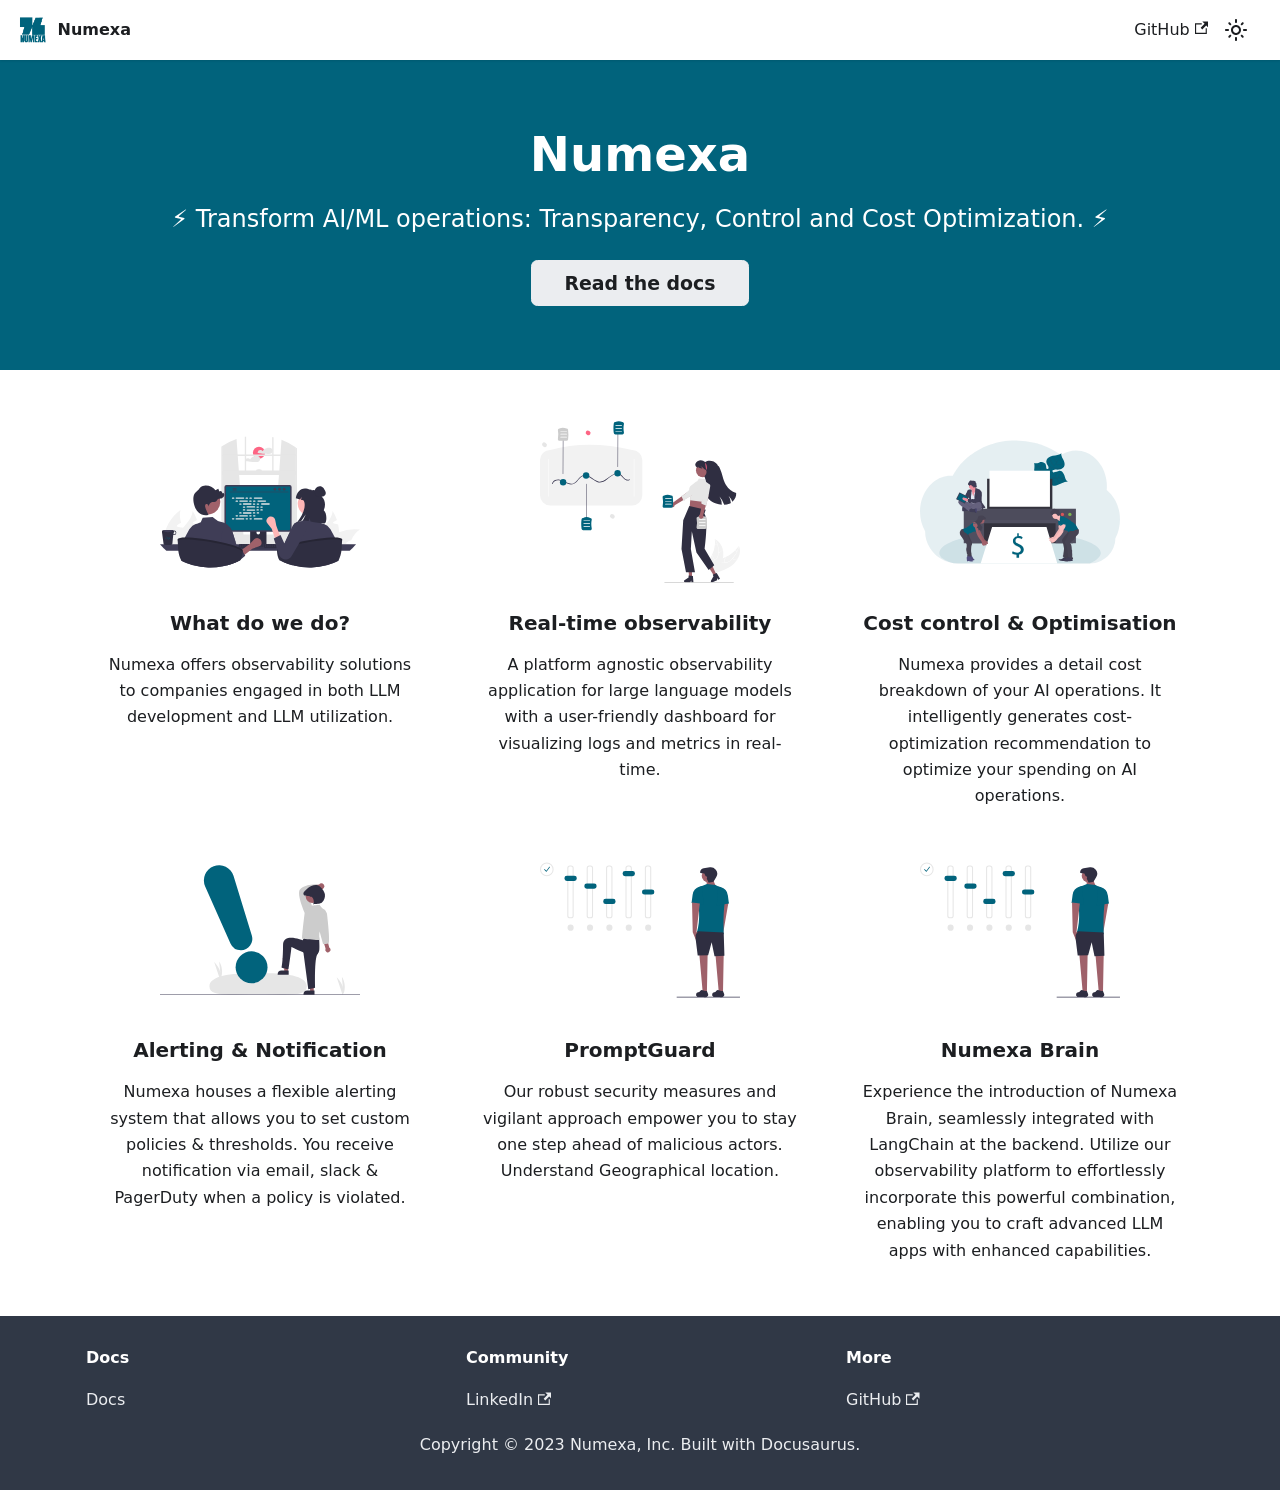
==== commit 62e27e57: "Deploy website - based on 477d06741b9e18fabb712b64468ea3af35517a5d" ====
--- a/index.html
+++ b/index.html
@@ -3,14 +3,14 @@
 <head>
 <meta charset="UTF-8">
 <meta name="generator" content="Docusaurus v2.4.1">
-<title data-rh="true">Numexa - Numexa HQ | Numexa</title><meta data-rh="true" name="viewport" content="width=device-width,initial-scale=1"><meta data-rh="true" name="twitter:card" content="summary_large_image"><meta data-rh="true" property="og:image" content="https://docs.numexa.io/documentation/img/docusaurus-social-card.jpg"><meta data-rh="true" name="twitter:image" content="https://docs.numexa.io/documentation/img/docusaurus-social-card.jpg"><meta data-rh="true" property="og:url" content="https://docs.numexa.io/documentation/"><meta data-rh="true" name="docusaurus_locale" content="en"><meta data-rh="true" name="docusaurus_tag" content="default"><meta data-rh="true" name="docsearch:language" content="en"><meta data-rh="true" name="docsearch:docusaurus_tag" content="default"><meta data-rh="true" property="og:title" content="Numexa - Numexa HQ | Numexa"><meta data-rh="true" name="description" content="Description will go into a meta tag in &lt;head /&gt;"><meta data-rh="true" property="og:description" content="Description will go into a meta tag in &lt;head /&gt;"><link data-rh="true" rel="icon" href="/documentation/img/favicon.ico"><link data-rh="true" rel="canonical" href="https://docs.numexa.io/documentation/"><link data-rh="true" rel="alternate" href="https://docs.numexa.io/documentation/" hreflang="en"><link data-rh="true" rel="alternate" href="https://docs.numexa.io/documentation/" hreflang="x-default"><script data-rh="true">function maybeInsertBanner(){window.__DOCUSAURUS_INSERT_BASEURL_BANNER&&insertBanner()}function insertBanner(){var n=document.getElementById("__docusaurus-base-url-issue-banner-container");if(n){n.innerHTML='\n<div id="__docusaurus-base-url-issue-banner" style="border: thick solid red; background-color: rgb(255, 230, 179); margin: 20px; padding: 20px; font-size: 20px;">\n   <p style="font-weight: bold; font-size: 30px;">Your Docusaurus site did not load properly.</p>\n   <p>A very common reason is a wrong site <a href="https://docusaurus.io/docs/docusaurus.config.js/#baseUrl" style="font-weight: bold;">baseUrl configuration</a>.</p>\n   <p>Current configured baseUrl = <span style="font-weight: bold; color: red;">/documentation/</span> </p>\n   <p>We suggest trying baseUrl = <span id="__docusaurus-base-url-issue-banner-suggestion-container" style="font-weight: bold; color: green;"></span></p>\n</div>\n';var e=document.getElementById("__docusaurus-base-url-issue-banner-suggestion-container"),s=window.location.pathname,o="/"===s.substr(-1)?s:s+"/";e.innerHTML=o}}window.__DOCUSAURUS_INSERT_BASEURL_BANNER=!0,document.addEventListener("DOMContentLoaded",maybeInsertBanner)</script><link rel="stylesheet" href="/documentation/assets/css/styles.a97b8bc0.css">
-<link rel="preload" href="/documentation/assets/js/runtime~main.64f1c6a8.js" as="script">
-<link rel="preload" href="/documentation/assets/js/main.d7753335.js" as="script">
+<title data-rh="true">Numexa - Numexa HQ | Numexa</title><meta data-rh="true" name="viewport" content="width=device-width,initial-scale=1"><meta data-rh="true" name="twitter:card" content="summary_large_image"><meta data-rh="true" property="og:image" content="https://docs.numexa.io/img/docusaurus-social-card.jpg"><meta data-rh="true" name="twitter:image" content="https://docs.numexa.io/img/docusaurus-social-card.jpg"><meta data-rh="true" property="og:url" content="https://docs.numexa.io/"><meta data-rh="true" name="docusaurus_locale" content="en"><meta data-rh="true" name="docusaurus_tag" content="default"><meta data-rh="true" name="docsearch:language" content="en"><meta data-rh="true" name="docsearch:docusaurus_tag" content="default"><meta data-rh="true" property="og:title" content="Numexa - Numexa HQ | Numexa"><meta data-rh="true" name="description" content="Description will go into a meta tag in &lt;head /&gt;"><meta data-rh="true" property="og:description" content="Description will go into a meta tag in &lt;head /&gt;"><link data-rh="true" rel="icon" href="/img/favicon.ico"><link data-rh="true" rel="canonical" href="https://docs.numexa.io/"><link data-rh="true" rel="alternate" href="https://docs.numexa.io/" hreflang="en"><link data-rh="true" rel="alternate" href="https://docs.numexa.io/" hreflang="x-default"><script data-rh="true">function maybeInsertBanner(){window.__DOCUSAURUS_INSERT_BASEURL_BANNER&&insertBanner()}function insertBanner(){var n=document.getElementById("__docusaurus-base-url-issue-banner-container");if(n){n.innerHTML='\n<div id="__docusaurus-base-url-issue-banner" style="border: thick solid red; background-color: rgb(255, 230, 179); margin: 20px; padding: 20px; font-size: 20px;">\n   <p style="font-weight: bold; font-size: 30px;">Your Docusaurus site did not load properly.</p>\n   <p>A very common reason is a wrong site <a href="https://docusaurus.io/docs/docusaurus.config.js/#baseUrl" style="font-weight: bold;">baseUrl configuration</a>.</p>\n   <p>Current configured baseUrl = <span style="font-weight: bold; color: red;">/</span>  (default value)</p>\n   <p>We suggest trying baseUrl = <span id="__docusaurus-base-url-issue-banner-suggestion-container" style="font-weight: bold; color: green;"></span></p>\n</div>\n';var e=document.getElementById("__docusaurus-base-url-issue-banner-suggestion-container"),s=window.location.pathname,r="/"===s.substr(-1)?s:s+"/";e.innerHTML=r}}window.__DOCUSAURUS_INSERT_BASEURL_BANNER=!0,document.addEventListener("DOMContentLoaded",maybeInsertBanner)</script><link rel="stylesheet" href="/assets/css/styles.a97b8bc0.css">
+<link rel="preload" href="/assets/js/runtime~main.bcc609c6.js" as="script">
+<link rel="preload" href="/assets/js/main.3c70270e.js" as="script">
 </head>
 <body class="navigation-with-keyboard">
 <script>!function(){function t(t){document.documentElement.setAttribute("data-theme",t)}var e=function(){var t=null;try{t=new URLSearchParams(window.location.search).get("docusaurus-theme")}catch(t){}return t}()||function(){var t=null;try{t=localStorage.getItem("theme")}catch(t){}return t}();t(null!==e?e:"light")}()</script><div id="__docusaurus">
-<div id="__docusaurus-base-url-issue-banner-container"></div><div role="region" aria-label="Skip to main content"><a class="skipToContent_fXgn" href="#__docusaurus_skipToContent_fallback">Skip to main content</a></div><nav aria-label="Main" class="navbar navbar--fixed-top"><div class="navbar__inner"><div class="navbar__items"><button aria-label="Toggle navigation bar" aria-expanded="false" class="navbar__toggle clean-btn" type="button"><svg width="30" height="30" viewBox="0 0 30 30" aria-hidden="true"><path stroke="currentColor" stroke-linecap="round" stroke-miterlimit="10" stroke-width="2" d="M4 7h22M4 15h22M4 23h22"></path></svg></button><a class="navbar__brand" href="/documentation/"><div class="navbar__logo"><img src="/documentation/img/nxa-logo-1-transparent-colored-lg.png" alt="My Site Logo" class="themedImage_ToTc themedImage--light_HNdA"><img src="/documentation/img/nxa-logo-1-transparent-colored-lg.png" alt="My Site Logo" class="themedImage_ToTc themedImage--dark_i4oU"></div><b class="navbar__title text--truncate">Numexa</b></a></div><div class="navbar__items navbar__items--right"><a href="https://github.com/NumexaHQ" target="_blank" rel="noopener noreferrer" class="navbar__item navbar__link">GitHub<svg width="13.5" height="13.5" aria-hidden="true" viewBox="0 0 24 24" class="iconExternalLink_nPIU"><path fill="currentColor" d="M21 13v10h-21v-19h12v2h-10v15h17v-8h2zm3-12h-10.988l4.035 4-6.977 7.07 2.828 2.828 6.977-7.07 4.125 4.172v-11z"></path></svg></a><div class="toggle_vylO colorModeToggle_DEke"><button class="clean-btn toggleButton_gllP toggleButtonDisabled_aARS" type="button" disabled="" title="Switch between dark and light mode (currently light mode)" aria-label="Switch between dark and light mode (currently light mode)" aria-live="polite"><svg viewBox="0 0 24 24" width="24" height="24" class="lightToggleIcon_pyhR"><path fill="currentColor" d="M12,9c1.65,0,3,1.35,3,3s-1.35,3-3,3s-3-1.35-3-3S10.35,9,12,9 M12,7c-2.76,0-5,2.24-5,5s2.24,5,5,5s5-2.24,5-5 S14.76,7,12,7L12,7z M2,13l2,0c0.55,0,1-0.45,1-1s-0.45-1-1-1l-2,0c-0.55,0-1,0.45-1,1S1.45,13,2,13z M20,13l2,0c0.55,0,1-0.45,1-1 s-0.45-1-1-1l-2,0c-0.55,0-1,0.45-1,1S19.45,13,20,13z M11,2v2c0,0.55,0.45,1,1,1s1-0.45,1-1V2c0-0.55-0.45-1-1-1S11,1.45,11,2z M11,20v2c0,0.55,0.45,1,1,1s1-0.45,1-1v-2c0-0.55-0.45-1-1-1C11.45,19,11,19.45,11,20z M5.99,4.58c-0.39-0.39-1.03-0.39-1.41,0 c-0.39,0.39-0.39,1.03,0,1.41l1.06,1.06c0.39,0.39,1.03,0.39,1.41,0s0.39-1.03,0-1.41L5.99,4.58z M18.36,16.95 c-0.39-0.39-1.03-0.39-1.41,0c-0.39,0.39-0.39,1.03,0,1.41l1.06,1.06c0.39,0.39,1.03,0.39,1.41,0c0.39-0.39,0.39-1.03,0-1.41 L18.36,16.95z M19.42,5.99c0.39-0.39,0.39-1.03,0-1.41c-0.39-0.39-1.03-0.39-1.41,0l-1.06,1.06c-0.39,0.39-0.39,1.03,0,1.41 s1.03,0.39,1.41,0L19.42,5.99z M7.05,18.36c0.39-0.39,0.39-1.03,0-1.41c-0.39-0.39-1.03-0.39-1.41,0l-1.06,1.06 c-0.39,0.39-0.39,1.03,0,1.41s1.03,0.39,1.41,0L7.05,18.36z"></path></svg><svg viewBox="0 0 24 24" width="24" height="24" class="darkToggleIcon_wfgR"><path fill="currentColor" d="M9.37,5.51C9.19,6.15,9.1,6.82,9.1,7.5c0,4.08,3.32,7.4,7.4,7.4c0.68,0,1.35-0.09,1.99-0.27C17.45,17.19,14.93,19,12,19 c-3.86,0-7-3.14-7-7C5,9.07,6.81,6.55,9.37,5.51z M12,3c-4.97,0-9,4.03-9,9s4.03,9,9,9s9-4.03,9-9c0-0.46-0.04-0.92-0.1-1.36 c-0.98,1.37-2.58,2.26-4.4,2.26c-2.98,0-5.4-2.42-5.4-5.4c0-1.81,0.89-3.42,2.26-4.4C12.92,3.04,12.46,3,12,3L12,3z"></path></svg></button></div><div class="searchBox_ZlJk"></div></div></div><div role="presentation" class="navbar-sidebar__backdrop"></div></nav><div id="__docusaurus_skipToContent_fallback" class="main-wrapper mainWrapper_z2l0"><header class="hero hero--primary heroBanner_qdFl"><div class="container"><h1 class="hero__title">Numexa</h1><p class="hero__subtitle">⚡️ Transform AI/ML operations: Transparency, Control and Cost Optimization. ⚡️</p><div class="buttons_AeoN"><a class="button button--secondary button--lg" href="/documentation/docs/intro">Read the docs</a></div></div></header><main><section class="features_t9lD"><div class="container"><div class="row"><div class="col col--4"><div class="text--center"><svg xmlns="http://www.w3.org/2000/svg" data-name="Layer 1" width="880.16" height="576.272" viewBox="0 0 880.16 576.272" class="featureSvg_GfXr" role="img"><circle cx="435.555" cy="71.266" r="26.701" fill="#fd6584"></circle><path d="M495.313 58.623a13.235 13.235 0 0 0-11.17-9.29 1.08 1.08 0 0 0-.18 0 1.418 1.418 0 0 0-.22-.05c-8.94-1.16-18.88 1.66-25.57 7.8a23.958 23.958 0 0 0-5.83 8.04 12.917 12.917 0 0 0-10.83-5.28 13.184 13.184 0 0 0-11.8 9.51 1.526 1.526 0 0 0 .69 1.69 6.673 6.673 0 0 0 2.79 1.42c2.21.47 4.44.9 6.67 1.29q6.54 1.14 13.15 1.85 4.365.465 8.75.74c6.04.38 12.11.47 18.16.28 3-.1 5.88-.2 8.62-1.52a12.798 12.798 0 0 0 4.95-4.31 14.548 14.548 0 0 0 1.82-12.17ZM440.383 97.523a13.652 13.652 0 0 0-.56-3.3 13.26 13.26 0 0 0-11.18-9.29.965.965 0 0 0-.17 0 1.887 1.887 0 0 0-.23-.05 33.194 33.194 0 0 0-14.69 1.51c-7.26 2.43-13.63 7.33-16.7 14.33a12.922 12.922 0 0 0-10.84-5.28 13.183 13.183 0 0 0-11.8 9.51 1.555 1.555 0 0 0 .69 1.69 6.733 6.733 0 0 0 2.79 1.42c2.22.47 4.44.9 6.68 1.29q6.54 1.14 13.14 1.85a195.164 195.164 0 0 0 26.92 1.02c2.99-.1 5.88-.2 8.62-1.52a12.77 12.77 0 0 0 4.94-4.31 14.265 14.265 0 0 0 2.39-8.87Z" fill="#e6e6e6"></path><path d="M788.132 421.512a171.855 171.855 0 0 1-7.442 53.772c-.186.633-.41 1.265-.633 1.898H670.502a98.322 98.322 0 0 1 7.406-22.328c9.117-19.35 24.002-35.91 38.701-52.358 20.244-22.663 40.004-45.14 43.13-74.612a169.258 169.258 0 0 1 19.053 39.334 46.231 46.231 0 0 0-15.294 9.377c-1.229 1.154-2.531 2.829-1.898 4.429.595 1.34 2.232 1.786 3.684 2.084 3.498.67 6.996 1.34 10.494 1.972 2.753.558 5.544 1.08 8.335 1.6a182.729 182.729 0 0 1 4.02 34.832Z" fill="#f2f2f2"></path><path d="M880.16 409.455c-17.565 10.68-28.728 27.202-37.845 45.697a46.743 46.743 0 0 0-21.25 11.164c-1.264 1.154-2.567 2.828-1.897 4.428.558 1.34 2.233 1.787 3.684 2.084 3.46.67 6.996 1.34 10.457 1.973-.335.781-.67 1.6-1.005 2.381H716.2a164.174 164.174 0 0 1 17.453-19.946c1.376-1.377 2.79-2.68 4.242-4.019a173.653 173.653 0 0 1 50.238-31.705 176.734 176.734 0 0 1 92.027-12.057Z" fill="#f2f2f2"></path><path d="M735.55 477.182H632.174a167.932 167.932 0 0 1 .149-24.858c4.13-51.094 31.928-99.768 73.867-129.24-5.358 19.09-2.605 38.068 2.977 57.121-.78.26-1.562.484-2.27.782a46.236 46.236 0 0 0-15.294 9.377c-1.228 1.154-2.53 2.829-1.898 4.429.558 1.34 2.233 1.786 3.684 2.084 3.498.67 6.996 1.34 10.457 1.972 2.791.558 5.582 1.08 8.373 1.637 1.302.224 2.605.484 3.907.744.186.447.298.856.484 1.266 6.55 18.048 13.694 36.245 17.044 54.74a127.778 127.778 0 0 1 1.711 14.03c.112 1.972.187 3.944.187 5.916ZM172.133 421.512a171.855 171.855 0 0 1-7.443 53.772c-.186.633-.41 1.265-.633 1.898H54.502a98.322 98.322 0 0 1 7.406-22.328c9.117-19.35 24.002-35.91 38.701-52.358 20.244-22.663 40.004-45.14 43.13-74.612a169.258 169.258 0 0 1 19.053 39.334 46.231 46.231 0 0 0-15.294 9.377c-1.229 1.154-2.531 2.829-1.898 4.429.595 1.34 2.232 1.786 3.684 2.084 3.498.67 6.996 1.34 10.494 1.972 2.753.558 5.544 1.08 8.335 1.6a182.729 182.729 0 0 1 4.02 34.832Z" fill="#f2f2f2"></path><path d="M264.16 409.455c-17.565 10.68-28.728 27.202-37.845 45.697a46.743 46.743 0 0 0-21.25 11.164c-1.264 1.154-2.567 2.828-1.897 4.428.558 1.34 2.233 1.787 3.684 2.084 3.46.67 6.996 1.34 10.457 1.973-.335.781-.67 1.6-1.005 2.381H100.2a164.174 164.174 0 0 1 17.453-19.946c1.376-1.377 2.79-2.68 4.242-4.019a173.653 173.653 0 0 1 50.237-31.705 176.734 176.734 0 0 1 92.028-12.057Z" fill="#f2f2f2"></path><path d="M119.55 477.182H16.174a167.932 167.932 0 0 1 .149-24.858c4.13-51.094 31.928-99.768 73.867-129.24-5.358 19.09-2.605 38.068 2.977 57.121-.78.26-1.562.484-2.27.782a46.236 46.236 0 0 0-15.294 9.377c-1.228 1.154-2.53 2.829-1.898 4.429.558 1.34 2.233 1.786 3.684 2.084 3.498.67 6.996 1.34 10.457 1.972 2.791.558 5.582 1.08 8.373 1.637 1.302.224 2.605.484 3.907.744.186.447.298.856.484 1.266 6.55 18.048 13.694 36.245 17.044 54.74a127.778 127.778 0 0 1 1.711 14.03c.112 1.972.187 3.944.187 5.916Z" fill="#f2f2f2"></path><path d="m504.41 433.78 92.37 8.2.99.09V47.93l-.99-.69a288.323 288.323 0 0 0-62.01-32.94l-4.72 65.1-.43 5.96-4.67 64.56-1.44 19.86-18.93 261.7ZM275.98 40.59c-.66.42-1.32.84-1.98 1.28v400.2l1.98-.18 91.37-8.11-.17-2.3-18.93-261.7-1.44-19.86-4.67-64.56-.43-5.96-4.95-68.27a287.687 287.687 0 0 0-60.78 29.46Z" fill="#e6e6e6"></path><path d="M274 41.87c-1.33.86-2.66 1.74-3.97 2.63v403.03c0 10.07 5.97 18.51 13.95 20.66a15.249 15.249 0 0 0 4 .53h296.8a15.118 15.118 0 0 0 3.99-.53 17.06 17.06 0 0 0 7.78-4.66 22.919 22.919 0 0 0 6.18-16V51.51c-1.64-1.21-3.29-2.41-4.96-3.58l-.99-.69v400.29a16.108 16.108 0 0 1-.46 3.85c-1.41 5.95-6.06 10.31-11.54 10.31h-296.8c-6.62 0-12-6.35-12-14.16V40.59c-.66.42-1.32.84-1.98 1.28Z" fill="#e6e6e6"></path><path fill="#e6e6e6" d="M273.003 79.404h326.752v5.959H273.003z"></path><path d="M499.68 3.39c-1.98-.49-3.96-.95-5.96-1.38v161.81h5.96ZM379.04 0c-1.99.37-3.98.75-5.96 1.16v162.66h5.96ZM208.94 458.29a26.711 26.711 0 0 0 1.93 9.98 25.54 25.54 0 0 0 1.75 3.56 27.096 27.096 0 0 0 3.02 4.18 26.76 26.76 0 0 0 20.12 9.11h391.31a26.82 26.82 0 0 0 0-53.64H235.76a26.846 26.846 0 0 0-26.82 26.81Z" fill="#e6e6e6"></path><path fill="#e6e6e6" d="M597.768 169.782H273.002V149.92h324.766z"></path><path d="M449.29 154.885H421.48a10.925 10.925 0 0 1 10.925-10.925h5.959a10.925 10.925 0 0 1 10.925 10.925Z" fill="#e6e6e6"></path><path d="M0 473.61a289.004 289.004 0 0 0 28.12 28.95H834.7a289.004 289.004 0 0 0 28.12-28.95Z" fill="#3f3d56"></path><path d="M396.69 376.8v102.56h71.85V376.8a3.448 3.448 0 0 0-2.43-3.3 3.175 3.175 0 0 0-1.03-.16h-64.92a3.463 3.463 0 0 0-3.47 3.46Zm28.04 35.24a7.67 7.67 0 0 1 15.34 0v11.9a7.67 7.67 0 0 1-15.34 0Z" fill="#2f2e41"></path><path d="M396.47 476.08v9.89a1.946 1.946 0 0 0 1.93 1.94h68.43a1.94 1.94 0 0 0 1.93-1.94v-9.89ZM283.66 222.28v187.26a9.007 9.007 0 0 0 9 9h277.5a9.007 9.007 0 0 0 9-9V222.28a9.011 9.011 0 0 0-9-8.99h-277.5a9.012 9.012 0 0 0-9 8.99Z" fill="#3f3d56"></path><path d="M290.17 224.61v182.62a4.818 4.818 0 0 0 4.81 4.81h272.87a4.818 4.818 0 0 0 4.81-4.81V224.61a4.82 4.82 0 0 0-4.81-4.82H294.98a4.82 4.82 0 0 0-4.81 4.82Z" fill="#01637c"></path><path d="M345.81 490.24a2.948 2.948 0 0 0 2.32 1.11h162.34a2.987 2.987 0 0 0 2.92-3.6l-2.52-11.97a2.993 2.993 0 0 0-1.86-2.17 2.895 2.895 0 0 0-1.06-.2H350.64a2.894 2.894 0 0 0-1.06.2 2.992 2.992 0 0 0-1.86 2.17l-2.52 11.97a2.985 2.985 0 0 0 .61 2.49Z" fill="#2f2e41"></path><rect x="661.717" y="637.43" width="5" height="3" rx="0.488" transform="rotate(-180 584.257 557.998)" fill="#3f3d56"></rect><rect x="651.717" y="637.43" width="5" height="3" rx="0.488" transform="rotate(-180 574.257 557.998)" fill="#3f3d56"></rect><rect x="641.717" y="637.43" width="5" height="3" rx="0.488" transform="rotate(-180 564.257 557.998)" fill="#3f3d56"></rect><rect x="631.717" y="637.43" width="5" height="3" rx="0.488" transform="rotate(-180 554.257 557.998)" fill="#3f3d56"></rect><rect x="621.717" y="637.43" width="5" height="3" rx="0.488" transform="rotate(-180 544.257 557.998)" fill="#3f3d56"></rect><rect x="611.717" y="637.43" width="5" height="3" rx="0.488" transform="rotate(-180 534.257 557.998)" fill="#3f3d56"></rect><rect x="601.717" y="637.43" width="5" height="3" rx="0.488" transform="rotate(-180 524.257 557.998)" fill="#3f3d56"></rect><rect x="591.717" y="637.43" width="5" height="3" rx="0.488" transform="rotate(-180 514.257 557.998)" fill="#3f3d56"></rect><rect x="581.717" y="637.43" width="5" height="3" rx="0.488" transform="rotate(-180 504.257 557.998)" fill="#3f3d56"></rect><rect x="571.717" y="637.43" width="5" height="3" rx="0.488" transform="rotate(-180 494.257 557.998)" fill="#3f3d56"></rect><rect x="561.717" y="637.43" width="5" height="3" rx="0.488" transform="rotate(-180 484.257 557.998)" fill="#3f3d56"></rect><rect x="551.717" y="637.43" width="5" height="3" rx="0.488" transform="rotate(-180 474.257 557.998)" fill="#3f3d56"></rect><rect x="541.717" y="637.43" width="5" height="3" rx="0.488" transform="rotate(-180 464.257 557.998)" fill="#3f3d56"></rect><rect x="531.717" y="637.43" width="5" height="3" rx="0.488" transform="rotate(-180 454.257 557.998)" fill="#3f3d56"></rect><rect x="521.717" y="637.43" width="5" height="3" rx="0.488" transform="rotate(-180 444.257 557.998)" fill="#3f3d56"></rect><rect x="511.717" y="637.43" width="5" height="3" rx="0.488" transform="rotate(-180 434.257 557.998)" fill="#3f3d56"></rect><rect x="661.835" y="642.43" width="5" height="3" rx="0.488" transform="rotate(-180 584.375 562.998)" fill="#3f3d56"></rect><rect x="651.835" y="642.43" width="5" height="3" rx="0.488" transform="rotate(-180 574.375 562.998)" fill="#3f3d56"></rect><rect x="641.835" y="642.43" width="5" height="3" rx="0.488" transform="rotate(-180 564.375 562.998)" fill="#3f3d56"></rect><rect x="631.835" y="642.43" width="5" height="3" rx="0.488" transform="rotate(-180 554.375 562.998)" fill="#3f3d56"></rect><rect x="621.835" y="642.43" width="5" height="3" rx="0.488" transform="rotate(-180 544.375 562.998)" fill="#3f3d56"></rect><rect x="611.835" y="642.43" width="5" height="3" rx="0.488" transform="rotate(-180 534.375 562.998)" fill="#3f3d56"></rect><rect x="601.835" y="642.43" width="5" height="3" rx="0.488" transform="rotate(-180 524.375 562.998)" fill="#3f3d56"></rect><rect x="591.835" y="642.43" width="5" height="3" rx="0.488" transform="rotate(-180 514.375 562.998)" fill="#3f3d56"></rect><rect x="581.835" y="642.43" width="5" height="3" rx="0.488" transform="rotate(-180 504.375 562.998)" fill="#3f3d56"></rect><rect x="571.835" y="642.43" width="5" height="3" rx="0.488" transform="rotate(-180 494.375 562.998)" fill="#3f3d56"></rect><rect x="561.835" y="642.43" width="5" height="3" rx="0.488" transform="rotate(-180 484.375 562.998)" fill="#3f3d56"></rect><rect x="551.835" y="642.43" width="5" height="3" rx="0.488" transform="rotate(-180 474.375 562.998)" fill="#3f3d56"></rect><rect x="541.835" y="642.43" width="5" height="3" rx="0.488" transform="rotate(-180 464.375 562.998)" fill="#3f3d56"></rect><rect x="531.835" y="642.43" width="5" height="3" rx="0.488" transform="rotate(-180 454.375 562.998)" fill="#3f3d56"></rect><rect x="521.835" y="642.43" width="5" height="3" rx="0.488" transform="rotate(-180 444.375 562.998)" fill="#3f3d56"></rect><rect x="511.835" y="642.43" width="5" height="3" rx="0.488" transform="rotate(-180 434.375 562.998)" fill="#3f3d56"></rect><rect x="578.835" y="648.43" width="40" height="3" rx="0.488" transform="rotate(-180 518.875 568.998)" fill="#3f3d56"></rect><path d="M308.692 244.947h255.323a1.016 1.016 0 0 0 0-2.031H308.692a1.016 1.016 0 0 0 0 2.03Z" fill="#3f3d56"></path><ellipse cx="546.635" cy="231.649" rx="5.95" ry="6.083" fill="#3f3d56"></ellipse><ellipse cx="526.079" cy="231.649" rx="5.95" ry="6.083" fill="#3f3d56"></ellipse><ellipse cx="505.523" cy="231.649" rx="5.95" ry="6.083" fill="#3f3d56"></ellipse><path d="M319.98 228.18a1.095 1.095 0 0 0 1.09 1.1h14.6a1.105 1.105 0 0 0 0-2.21h-14.6a1.103 1.103 0 0 0-1.09 1.11ZM319.98 232.33a1.095 1.095 0 0 0 1.09 1.1h14.6a1.105 1.105 0 0 0 0-2.21h-14.6a1.103 1.103 0 0 0-1.09 1.11ZM319.98 236.47a1.103 1.103 0 0 0 1.09 1.11h14.6a1.105 1.105 0 0 0 0-2.21h-14.6a1.095 1.095 0 0 0-1.09 1.1Z" fill="#3f3d56"></path><rect x="316.366" y="268.543" width="11.006" height="5.76" rx="2.88" fill="#e6e6e6"></rect><rect x="376.366" y="268.543" width="11.006" height="5.76" rx="2.88" fill="#e6e6e6"></rect><rect x="393.366" y="268.543" width="11.006" height="5.76" rx="2.88" fill="#e6e6e6"></rect><rect x="332.686" y="268.063" width="38.366" height="5.76" rx="2.88" fill="#e6e6e6"></rect><rect x="412.686" y="268.063" width="38.366" height="5.76" rx="2.88" fill="#e6e6e6"></rect><rect x="332.366" y="281.543" width="11.006" height="5.76" rx="2.88" fill="#e6e6e6"></rect><rect x="392.366" y="281.543" width="11.006" height="5.76" rx="2.88" fill="#e6e6e6"></rect><rect x="409.366" y="281.543" width="11.006" height="5.76" rx="2.88" fill="#e6e6e6"></rect><rect x="348.686" y="281.063" width="38.366" height="5.76" rx="2.88" fill="#e6e6e6"></rect><rect x="428.686" y="281.063" width="38.366" height="5.76" rx="2.88" fill="#e6e6e6"></rect><rect x="348.366" y="294.543" width="11.006" height="5.76" rx="2.88" fill="#e6e6e6"></rect><rect x="408.366" y="294.543" width="11.006" height="5.76" rx="2.88" fill="#e6e6e6"></rect><rect x="425.366" y="294.543" width="11.006" height="5.76" rx="2.88" fill="#e6e6e6"></rect><rect x="364.686" y="294.063" width="38.366" height="5.76" rx="2.88" fill="#e6e6e6"></rect><rect x="444.686" y="294.063" width="38.366" height="5.76" rx="2.88" fill="#e6e6e6"></rect><rect x="364.366" y="307.543" width="11.006" height="5.76" rx="2.88" fill="#e6e6e6"></rect><rect x="424.366" y="307.543" width="11.006" height="5.76" rx="2.88" fill="#e6e6e6"></rect><rect x="441.366" y="307.543" width="11.006" height="5.76" rx="2.88" fill="#e6e6e6"></rect><rect x="380.686" y="307.063" width="38.366" height="5.76" rx="2.88" fill="#e6e6e6"></rect><rect x="376.366" y="359.237" width="11.006" height="5.76" rx="2.88" fill="#e6e6e6"></rect><rect x="393.366" y="359.237" width="11.006" height="5.76" rx="2.88" fill="#e6e6e6"></rect><rect x="412.686" y="359.717" width="38.366" height="5.76" rx="2.88" fill="#e6e6e6"></rect><rect x="316.366" y="359.237" width="11.006" height="5.76" rx="2.88" fill="#e6e6e6"></rect><rect x="332.686" y="359.717" width="38.366" height="5.76" rx="2.88" fill="#e6e6e6"></rect><rect x="332.366" y="346.237" width="11.006" height="5.76" rx="2.88" fill="#e6e6e6"></rect><rect x="392.366" y="346.237" width="11.006" height="5.76" rx="2.88" fill="#e6e6e6"></rect><rect x="409.366" y="346.237" width="11.006" height="5.76" rx="2.88" fill="#e6e6e6"></rect><rect x="348.686" y="346.717" width="38.366" height="5.76" rx="2.88" fill="#e6e6e6"></rect><rect x="348.366" y="333.237" width="11.006" height="5.76" rx="2.88" fill="#e6e6e6"></rect><rect x="408.366" y="333.237" width="11.006" height="5.76" rx="2.88" fill="#e6e6e6"></rect><rect x="425.366" y="333.237" width="11.006" height="5.76" rx="2.88" fill="#e6e6e6"></rect><rect x="364.686" y="333.717" width="38.366" height="5.76" rx="2.88" fill="#e6e6e6"></rect><rect x="364.366" y="320.237" width="11.006" height="5.76" rx="2.88" fill="#e6e6e6"></rect><rect x="424.366" y="320.237" width="11.006" height="5.76" rx="2.88" fill="#e6e6e6"></rect><rect x="441.366" y="320.237" width="11.006" height="5.76" rx="2.88" fill="#e6e6e6"></rect><rect x="380.686" y="320.717" width="38.366" height="5.76" rx="2.88" fill="#e6e6e6"></rect><path d="M349.912 545.952c-.22.11-.44.22-.66.32q-2.085 1.035-4.2 2.04-6.33 3.015-12.82 5.73a285.483 285.483 0 0 1-34.97 12.03c-2-12.47-3.94-41.88-5.8-63.51-.35-4.07-.7-7.86-1.05-11.21a97.155 97.155 0 0 0-1.89-13.08 4.36 4.36 0 0 0-.39-.97c.19 1.73.39 6.89.58 14.05.1 3.35.19 7.14.29 11.21.47 20.82.96 49.15 1.45 65.28-1.39.34-2.79.68-4.19 1-.88.21-1.77.41-2.66.6-1.08.24-2.16.48-3.24.7q-1.695.36-3.39.69a290.072 290.072 0 0 1-56.06 5.44c-1.25 0-2.49-.01-3.74-.02-.38 0-.76-.01-1.15-.02-1.1-.02-2.24-.04-3.4-.07a288.591 288.591 0 0 1-65.84-9.49l.87-64.11.15-11.21.06-4.25a15.182 15.182 0 0 0-.88 4.25c-.35 2.73-.71 6.6-1.07 11.21-1.37 17.76-2.78 46.41-4.24 62.71-17.29-4.92-29.93-9.41-45.73-17.31-.61-.3-1.23-.61-1.84-.92.11-.77.23-1.54.34-2.33 1.79-12.44-.32-28.63 1.66-42.15 1.51-10.43 3.07-20.45 4.64-28.95 1.9-10.23 3.83-18.27 5.74-22.18 2.2-4.51 4.4-8.95 6.53-13.2l2.71-5.39c.48-.95.96-1.89 1.43-2.81 2.14-4.19 4.16-8.06 6.01-11.49 1.3-2.41 2.5-4.59 3.6-6.5 1.29-2.25 2.43-4.11 3.37-5.52a55.306 55.306 0 0 1 29.28-22.21l.3-.08.29.12.33.15 19.06-6.97 8.51-20.49 43.71-2.69 7.06 5.37 3.61 2.75 3.85 2.93 7.08 5.39 2.01.62 2.99.92 20.45 6.28.21-.09.3.08a55.168 55.168 0 0 1 27.36 19.5c.68.88 1.31 1.79 1.92 2.71 1.66 2.46 3.9 6.35 6.54 11.23 1.09 2.01 2.24 4.19 3.45 6.5.73 1.39 7.03 21.05 13.16 41.13 5.73 18.8 11.31 37.97 12.04 42.89.13.91.27 1.83.4 2.74.83 5.69 1.65 11.42 2.44 17.01 1.17 8.29 2.31 16.29 3.4 23.44l.03.2Z" fill="#3f3d56"></path><path opacity="0.2" d="m303.59 473.566-8.497-32.792-7.503 28.296 16 4.496z"></path><path d="M15.83 473.186a6.416 6.416 0 0 0 6.182 4.33l26.492-.681a6.328 6.328 0 0 0 5.981-4.657l3.749-40.087a9.794 9.794 0 0 0 4.238.87 9.661 9.661 0 0 0-.485-19.316 8.184 8.184 0 0 0-1.736.18 6.548 6.548 0 0 0-4.874-2.102l-40.75 1.052a5.854 5.854 0 0 0-1.006.125 6.365 6.365 0 0 0-4.873 8.264Zm43.173-43.817 2.667-9.553a6.506 6.506 0 0 0 .02-3.374c.13 0 .244-.062.374-.062a6.91 6.91 0 0 1 .323 13.817 6.505 6.505 0 0 1-3.384-.828Z" fill="#2f2e41"></path><path d="M13.621 412.9c.868 4.964 10.63 8.453 22.366 7.847 10.793-.497 19.617-4.287 21.234-8.779a6.025 6.025 0 0 0-1.844-.245l-40.75 1.052a5.854 5.854 0 0 0-1.006.125Z" fill="#3f3d56"></path><path d="M38.138 451.158a.497.497 0 0 0 .15-.067l5.754-3.766a.5.5 0 0 0 0-.836l-5.98-3.916a.5.5 0 1 0-.547.835l5.34 3.499-5.113 3.348a.5.5 0 0 0 .396.903ZM29.051 451.577a.5.5 0 0 0 .126-.919l-5.303-3.04L29 443.81a.5.5 0 1 0-.596-.803l-5.739 4.263a.5.5 0 0 0 .05.835l5.965 3.42a.5.5 0 0 0 .371.05ZM37.566 454.458a.482.482 0 0 0 .137-.058.5.5 0 0 0 .167-.687l-8.155-13.409a.5.5 0 0 0-.855.52l8.156 13.41a.5.5 0 0 0 .55.224Z" fill="#01637c"></path><path d="M785.15 547.04c-.61.31-1.23.62-1.84.92-15.8 7.9-28.44 12.39-45.73 17.31-1.46-16.3-2.87-44.95-4.24-62.71-.36-4.61-.72-8.48-1.07-11.21a15.182 15.182 0 0 0-.88-4.25l.06 4.25.15 11.21.87 64.11a288.588 288.588 0 0 1-65.84 9.49c-1.16.03-2.3.05-3.4.07-.39.01-.77.02-1.15.02-1.25.01-2.49.02-3.74.02a289.271 289.271 0 0 1-69.54-8.43c.49-16.13.98-44.46 1.449-65.28.1-4.07.19-7.86.29-11.21.19-7.16.39-12.32.58-14.05a4.362 4.362 0 0 0-.39.97 97.154 97.154 0 0 0-1.89 13.08c-.35 3.35-.7 7.14-1.05 11.21-1.86 21.63-3.8 51.04-5.8 63.51a285.473 285.473 0 0 1-34.97-12.03q-9-3.75-17.68-8.09c1.1-7.2 2.25-15.27 3.43-23.64.92-6.49 1.87-13.16 2.84-19.75 1.5-10.18 52.46-120.11 64.47-123.96l.3-.08.21.09 20.45-6.28 2.99-.92 2.01-.62 7.08-5.39 3.85-2.93 3.61-2.75 7.06-5.37 43.71 2.69 8.51 20.49 19.06 6.97.33-.15.29-.12.3.08a55.306 55.306 0 0 1 29.28 22.21c.94 1.41 2.08 3.27 3.37 5.52 1.1 1.91 2.3 4.09 3.6 6.5 1.85 3.43 3.87 7.3 6.01 11.49.47.92.95 1.86 1.43 2.81q1.335 2.64 2.71 5.39c2.13 4.25 4.33 8.69 6.53 13.2 1.91 3.91 3.84 11.95 5.74 22.18 1.57 8.5 3.13 18.52 4.64 28.95 1.98 13.52-.13 29.71 1.66 42.15.11.79.23 1.56.34 2.33Z" fill="#3f3d56"></path><circle cx="656.954" cy="296.158" r="50.836" fill="#ffb6b6"></circle><path opacity="0.2" d="m575.659 473.566 8.497-32.792 7.503 28.296-16 4.496z"></path><path d="M801.77 452.2c-3.04 41.88.11 60.32-16.67 94.85a286.16 286.16 0 0 1-47.52 18.22q-2.55.72-5.11 1.4a288.588 288.588 0 0 1-65.84 9.49c-1.16.03-2.3.05-3.4.07-.39.01-.77.02-1.15.02-1.25.01-2.49.02-3.74.02a289.271 289.271 0 0 1-69.54-8.43q-3.42-.84-6.81-1.77a285.473 285.473 0 0 1-34.97-12.03q-9-3.75-17.68-8.09c-1.31-.66-2.62-1.32-3.91-2-6.63-11.66-10.4-25.84-10.48-42.88 4.59-29.36 276.68-74.19 286.82-48.87Z" fill="#2f2e41"></path><path d="M801.761 459.372c.156-2.593.33-5.27.532-8.06-10.14-25.32-282.23 19.51-286.82 48.87.012 2.692.127 5.304.32 7.855 11.116-28.978 269.606-71.586 285.968-48.665Z" opacity="0.2"></path><path d="m508.182 454.175 22.334-11.167-18.611-50.25L507 367.416a19.161 19.161 0 0 0-31.282-10.908 19.161 19.161 0 0 0-2.493 26.519l18.207 22.759Z" fill="#ffb6b6"></path><path d="m530.516 433.703-29.778 14.889 22.598 70.809a30.977 30.977 0 0 0 22.336 20.716 30.977 30.977 0 0 0 33.738-14.197l59.924-102.714a31.62 31.62 0 0 0-10.195-42.982 31.62 31.62 0 0 0-45.296 12.765l-36.576 77.937Z" fill="#3f3d56"></path><circle cx="209.508" cy="287.552" r="55.935" fill="#a0616a"></circle><path d="M154.244 249.006c4.548-6.13 11.085-10.488 16.085-16.255 2.744-3.164 5.021-6.75 8.106-9.582 5.73-5.263 13.744-7.42 21.52-7.688a54.305 54.305 0 0 1 44.331 21.038l12.194-7.149 4.817 12.68a7.39 7.39 0 0 1 11.264 9.248c.967-2.99 5.399-3.624 7.842-1.649 2.444 1.975 3.098 5.488 2.7 8.604a17.32 17.32 0 0 1-13.065 14.326c-5.305 1.182-11.478-.06-15.723 3.333-3.404 2.72-4.431 7.671-7.904 10.3-4.28 3.241-10.33 1.743-15.65 2.459-9.308 1.253-16.678 10.773-15.56 20.098-.842-2.943-1.727-5.97-3.638-8.36-1.912-2.39-5.131-4.007-8.063-3.128-4.846 1.452-5.638 8.057-4.464 12.978 3.115 13.05 14.92 34.144 14.92 34.144-15.328 6.046-33.59.329-45.416-11.144-11.826-11.473-17.985-27.719-20.668-43.976-2.276-13.786-1.953-29.056 6.372-40.277ZM720.662 324.182c10.642-24.398 4.613-46.85-8.36-58.76v-.01c-5.1-11.43-11.88-20.25-19.64-22.32-3.75-2.41-7.39-5.24-11.43-6.68a14.887 14.887 0 0 0-11.68.53l-2.06-.55c-1.75-4.47-3.8-4.56-6.08-1.62-8.78-4.09-16.69-5.92-23.73-5.92-22.96 0-36.54 19.44-40.14 42.94l19.19 5.11 6.67-10.63-3.08 11.59 10.59 2.81c16.12 20.99-3.17 69.41-27.62 96.35q8.73-2.415 17.39-4.08l20.98-30.76-13 28c6.75-.99 15.36-.04 24.77 1.87 3.17-4.14 4.84-9.66 3.2-14.58a55.745 55.745 0 0 1 5.48 16.53c19.86 4.85 46.95 7.34 61.55 9.18 11.796-3.85 11.828-47.34-3-59Z" fill="#2f2e41"></path><path d="M727.585 241.19c7.795 17.454-7.933 24.96-22.341 24.749-13.02-.192-24.084-9.338-24.748-22.341a23.576 23.576 0 0 1 22.341-24.749c13.003-.664 19.439 10.453 24.748 22.342Z" fill="#2f2e41"></path><path d="m365.982 525.309-12.84-21.416 42.692-32.388 17.75-18.74a19.161 19.161 0 0 1 32.244 7.603 19.161 19.161 0 0 1-12.142 23.706l-27.582 9.417Z" fill="#a0616a"></path><path d="m375.262 524.602-19.99 16.66-5.39 4.49-.63.52q-2.085 1.035-4.2 2.04-6.33 3.015-12.82 5.73a285.483 285.483 0 0 1-34.97 12.03q-3.39.93-6.81 1.77c-1.39.34-2.79.68-4.19 1-.88.21-1.77.41-2.66.6-1.08.24-2.16.48-3.24.7q-1.695.36-3.39.69a30.963 30.963 0 0 1-9.62-22.44c0-.27 0-.55.01-.83l3.21-82.33 1.42-36.49a31.618 31.618 0 0 1 31.69-30.78c.96 0 1.91.05 2.85.14.68.88 1.31 1.79 1.92 2.71 1.66 2.46 3.9 6.35 6.54 11.23 1.09 2.01 2.24 4.19 3.45 6.5.73 1.39 7.03 21.05 13.16 41.13l-2.7 20.97-4.88 37.8 20.02-13.14 14.1-9.26 1.67 2.79 4.35 7.26 8.4 14Z" fill="#3f3d56"></path><path d="M364.302 501.072c-.01 1.7-.05 3.37-.14 5.02a97.248 97.248 0 0 1-1.58 13.56 79.144 79.144 0 0 1-7.31 21.61c-.46.91-.95 1.81-1.45 2.69-1.29.68-2.6 1.34-3.91 2-.22.11-.44.22-.66.32q-8.355 4.155-17.02 7.77a285.483 285.483 0 0 1-34.97 12.03q-3.39.93-6.81 1.77-6.675 1.65-13.48 2.99a290.072 290.072 0 0 1-56.06 5.44c-1.25 0-2.49-.01-3.74-.02-.38 0-.76-.01-1.15-.02-1.1-.02-2.24-.04-3.4-.07a288.591 288.591 0 0 1-65.84-9.49q-2.565-.675-5.11-1.4a286.165 286.165 0 0 1-47.52-18.22c-16.78-34.53-13.63-52.97-16.67-94.85 6.24-15.59 111.81-4.58 193.09 13.03 22.06 4.78 42.32 10.05 58.33 15.41 16.54 5.53 28.53 11.15 33.23 16.43a7.937 7.937 0 0 1 2.17 4Z" fill="#2f2e41"></path><path d="M77.488 459.372c-.155-2.593-.329-5.27-.531-8.06 10.14-25.32 282.23 19.51 286.82 48.87a110.45 110.45 0 0 1-.322 7.855C352.34 479.059 93.851 436.45 77.488 459.372Z" opacity="0.2"></path></svg></div><div class="text--center padding-horiz--md"><h3>What do we do?</h3><p>Numexa offers observability solutions to companies engaged in both LLM development and LLM utilization.</p></div></div><div class="col col--4"><div class="text--center"><svg xmlns="http://www.w3.org/2000/svg" data-name="Layer 1" width="813.411" height="656.337" viewBox="0 0 813.411 656.337" class="featureSvg_GfXr" role="img"><path d="M788.66 579.106c20.72-19.505 31.403-48.723 20.272-73.44-16.204 24.872-42.88 44.459-73.808 54.196-12.046 3.792-25.899 6.92-32.45 16.486-4.078 5.952-4.375 13.406-2.538 20.146 1.837 6.74 5.62 12.939 9.364 19.054l.021 1.728c29.32-7.459 58.42-18.666 79.14-38.17Z" fill="#f2f2f2"></path><path d="M808.309 505.798c-3.494 21.524-14.925 42.218-32.402 57.818a51.44 51.44 0 0 1-12.77 8.707 33.523 33.523 0 0 1-15.296 2.827c-4.946-.158-9.983-.816-14.887.073a18.158 18.158 0 0 0-11.917 7.741c-3.25 4.781-4.33 10.292-5.17 15.713-.933 6.019-1.792 12.283-5.755 17.461-.48.627.668 1.238 1.148.612 6.895-9.009 4.588-20.521 9.24-30.236 2.17-4.533 5.927-8.525 11.542-9.894 4.911-1.197 10.107-.521 15.112-.324a35.978 35.978 0 0 0 15.076-2.28 48.262 48.262 0 0 0 13.107-8.248 103.58 103.58 0 0 0 21.586-25.55 96.835 96.835 0 0 0 12.732-34.396c.12-.743-1.227-.763-1.346-.024Z" fill="#fff"></path><path d="M781.896 558.806a20.135 20.135 0 0 0 23.31-1.489c.615-.53-.304-1.385-.92-.855a18.64 18.64 0 0 1-21.686 1.347c-.698-.447-1.397.552-.704.997ZM750.336 575.517a27.075 27.075 0 0 1 5.273-21.546c.477-.628-.671-1.24-1.148-.611a28.152 28.152 0 0 0-5.434 22.43c.144.743 1.452.466 1.31-.273ZM801.613 529.354a9.154 9.154 0 0 1-5.875-6.7c-.133-.745-1.442-.467-1.31.273a10.249 10.249 0 0 0 6.481 7.424.76.76 0 0 0 .926-.192.545.545 0 0 0-.222-.805Z" fill="#fff"></path><path d="M710.683 477.564c.068.467.135.934.195 1.408a101.685 101.685 0 0 1 .848 18.948c-.014.49-.038.986-.07 1.474a110.234 110.234 0 0 1-12.317 44.091 115.864 115.864 0 0 1-10.038 15.956c-5.259 7.029-11.604 14.287-13.817 22.182a18.147 18.147 0 0 0-.547 2.496l32.155 33.046c.116.043.225.093.341.137l1.215 1.37c.217-.25.437-.514.654-.765.127-.145.247-.297.373-.442.083-.099.165-.198.245-.284.028-.032.055-.066.074-.092.08-.085.145-.172.217-.25q1.846-2.21 3.663-4.448c.009-.007.009-.007.01-.02 9.195-11.394 17.376-23.555 23.172-36.408.175-.387.358-.78.517-1.182a103.131 103.131 0 0 0 6.055-17.878 88.687 88.687 0 0 0 1.765-10.1 73.201 73.201 0 0 0-1.778-26.203c-4.33-17.142-14.921-32.89-31.646-42.326a73.45 73.45 0 0 0-1.286-.71Z" fill="#f2f2f2"></path><path d="M710.272 477.993c12.128 19.013 17.342 41.515 14.199 63.112a40.428 40.428 0 0 1-4.161 13.632 27.288 27.288 0 0 1-10.255 10.257c-4.058 2.461-8.537 4.57-11.835 7.846a14.415 14.415 0 0 0-4.151 12.414c.718 5.517 3.675 10.482 6.761 15.25 3.427 5.293 7.082 10.745 7.506 16.951.052.752 1.392.64 1.34-.112-.737-10.799-10.558-18.784-13.576-28.974-1.408-4.755-1.175-9.907 2.36-13.937 3.091-3.524 7.707-5.702 11.84-8.163a29.571 29.571 0 0 0 10.458-9.706 37.744 37.744 0 0 0 4.75-13.442 88.277 88.277 0 0 0-.472-31.69 97.483 97.483 0 0 0-13.672-34.123c-.418-.656-1.508.032-1.092.685Z" fill="#fff"></path><path d="M725.919 534.132c8.807-.08 16.321-5.82 17.58-13.381.124-.745-1.202-.947-1.327-.202-1.18 7.084-8.15 12.344-16.382 12.419-.867.008-.733 1.172.129 1.164ZM712.301 563.982a28.747 28.747 0 0 1-10.721-19.96c-.055-.752-1.395-.64-1.34.112a29.922 29.922 0 0 0 11.205 20.75c.63.52 1.483-.386.856-.902ZM721.251 500.303a11.295 11.295 0 0 1-9.334-2.276c-.622-.525-1.475.381-.856.903a12.656 12.656 0 0 0 10.32 2.538c.357-.07.639-.295.605-.638a.658.658 0 0 0-.735-.526Z" fill="#fff"></path><circle cx="661.933" cy="199.635" r="27.567" fill="#a0616a"></circle><path d="M782.73 326.993a89.753 89.753 0 0 0-15.75-24.57 60.651 60.651 0 0 1 9.21 29.41 46.474 46.474 0 0 1-6.29 3.29 60.27 60.27 0 0 1-20.61 4.63 89.932 89.932 0 0 0-19.31-34.33 60.796 60.796 0 0 1 9.26 34.18 95.196 95.196 0 0 1-23.19-4.97c-11.25-3.87-22.17-9.65-29.95-18.64-8.42-9.73-12.57-22.57-13.91-35.37-1.34-12.79-.08-25.7 1.19-38.5.6-6.1-4.48-13.12-3.88-19.22h.4c2.67-3.66 5.39-7.41 6.7-11.75 1.3-4.33.96-9.44-2.03-12.85a13.962 13.962 0 0 0-6.13-3.8c-.22-.28-.46-.55-.71-.82a57.011 57.011 0 0 0-15.75-11.78c4.25 3.21 7.09 6.84 8.41 10.59q-5.52-1.215-11.04-2.42a53.173 53.173 0 0 0-3.88-3.72 40.833 40.833 0 0 0-4.97-3.45 15.856 15.856 0 0 1 4.29 6.12c-4.73-1.19-9.46-2.98-11.92-7.05-4.08-6.73.77-15.81 7.54-19.83a26.977 26.977 0 0 1 31.33 3.45c9.79-7.21 23.73-7.09 34.62-1.7a50.62 50.62 0 0 1 18.06 15.71 70.638 70.638 0 0 0-8.18-.57 25.087 25.087 0 0 1 10.71 4.24 73.77 73.77 0 0 1 3.88 6.79q1.155 2.295 2.18 4.65c4.19 9.54 6.92 19.7 9.75 29.74 3.3 11.7 6.84 23.48 13.02 33.95a76.252 76.252 0 0 0 42.05 33.55c1.47 13.23-4.99 26.17-15.1 35.04Z" fill="#2f2e41"></path><path fill="#a0616a" d="m718.758 625.675-10.006 4.658-22.73-36.38 14.769-6.875 17.967 38.597z"></path><path d="m732.11 640.553-7.175 3.341-4.435-6.179-.127 8.303-19.032 8.86a4.72 4.72 0 0 1-6.062-6.667l10.312-17.573-3.188-6.85 16.43-6.487Z" fill="#2f2e41"></path><path fill="#a0616a" d="M618.304 636.194h-11.038l-5.253-42.573h16.291v42.573z"></path><path d="M624.13 655.319h-7.916l-1.413-7.474-3.619 7.474h-20.994a4.72 4.72 0 0 1-2.681-8.603l16.765-11.579v-7.555l17.634 1.053Z" fill="#2f2e41"></path><path fill="#a0616a" d="m669.286 313.604-9.145 27.903-3.023 22.619-48.578-14.998 4.493-50.472 10.104-9.996 46.149 24.944z"></path><ellipse cx="389.03" cy="168.858" rx="8.857" ry="10.195" transform="rotate(-56.364 178.69 288.325)" fill="#fd6584"></ellipse><ellipse cx="487.562" cy="508.175" rx="8.857" ry="10.195" transform="rotate(-56.364 277.221 627.641)" fill="#e6e6e6"></ellipse><ellipse cx="211.562" cy="217.175" rx="8.857" ry="10.195" transform="rotate(-56.364 1.221 336.641)" fill="#e6e6e6"></ellipse><path d="M567.917 464.234H234.673a41.425 41.425 0 0 1-41.378-41.378V279.612a41.425 41.425 0 0 1 41.378-41.378c106.336-29.46 217.862-26.7 333.244 0a41.425 41.425 0 0 1 41.378 41.378v143.244a41.425 41.425 0 0 1-41.378 41.378Z" transform="translate(-193.295 -121.832)" fill="#f2f2f2" style="isolation:isolate"></path><path d="M228.795 427.734a1 1 0 0 1-1-1v-151a1 1 0 0 1 2 0v151a1 1 0 0 1-1 1ZM575.795 427.734a1 1 0 0 0 1-1v-151a1 1 0 1 0-2 0v151a1 1 0 0 0 1 1Z" transform="translate(-193.295 -121.832)" fill="#fff" style="isolation:isolate"></path><path d="M316.5 185.903h-.003a1 1 0 0 1-.997-1.004l.5-153a1 1 0 0 1 1-.996h.003a1 1 0 0 1 .997 1.003l-.5 153a1 1 0 0 1-1 .997ZM188.5 404.903h-.003a1 1 0 0 1-.997-1.003l.5-149a1 1 0 0 1 1-.997h.003a1 1 0 0 1 .997 1.003l-.5 149a1 1 0 0 1-1 .997ZM93.5 213.903h-.003a1 1 0 0 1-.997-1.004l.5-151a1 1 0 0 1 1-.996h.003A1 1 0 0 1 95 61.906l-.5 151a1 1 0 0 1-1 .997ZM52.21 254.102c1.925-10.397 13.746-15.192 23.324-14.377 13.688 1.163 25.112 10.176 37.852 14.424 6.157 2.053 12.78 3.18 19.232 1.999a29.287 29.287 0 0 0 13.664-6.899c7.407-6.33 12.415-14.965 19.828-21.289a24.685 24.685 0 0 1 14.29-6.24c6.542-.434 12.947 1.782 18.68 4.753 11.39 5.902 20.713 15.294 32.844 19.85a33.592 33.592 0 0 0 17.503 1.807 45.572 45.572 0 0 0 16.453-6.828c10.445-6.599 19.053-15.755 30.035-21.542 5.4-2.846 11.4-5.023 17.57-5.065a23.278 23.278 0 0 1 16.013 6.41c8.317 7.562 14.875 19.497 27.578 19.706a13.784 13.784 0 0 0 7.51-2.06c1.639-1.014.134-3.61-1.514-2.591-5.178 3.202-11.414 1.181-16.134-1.924-5.026-3.308-8.594-8.363-12.696-12.67-4.075-4.278-8.83-7.882-14.692-9.217a31.955 31.955 0 0 0-17.505 1.463c-12 4.181-21.083 12.787-31.042 20.275-9.815 7.379-21.275 13.763-33.939 10.69-12.61-3.06-22.175-12.609-33.08-19.018-10.543-6.196-23.465-10.152-34.817-3.633-8.578 4.926-14.001 13.626-20.59 20.713-3.25 3.497-6.875 6.747-11.267 8.733-6.101 2.76-12.997 2.439-19.353.803-13.258-3.413-24.44-12.34-37.94-15.01-10.02-1.983-21.881.515-27.997 9.373a17.032 17.032 0 0 0-2.704 6.567c-.35 1.887 2.541 2.696 2.893.797Z" fill="#3f3d56"></path><circle cx="94" cy="247.653" r="13" fill="#01637c"></circle><circle cx="187.5" cy="220.153" r="13" fill="#01637c"></circle><circle cx="315.5" cy="211.153" r="13" fill="#01637c"></circle><path d="M203.986 442.986h-28.514a6.514 6.514 0 0 1-6.445-5.6 144.98 144.98 0 0 1 0-39.047 6.515 6.515 0 0 1 6.316-5.6c9.285-4.986 18.962-4.987 28.766 0a6.436 6.436 0 0 1 4.875 2.363 6.587 6.587 0 0 1 1.36 5.49 87.667 87.667 0 0 0 0 34.54 6.587 6.587 0 0 1-1.36 5.49 6.438 6.438 0 0 1-4.998 2.364ZM334.986 53.262h-28.514a6.514 6.514 0 0 1-6.445-5.6 144.984 144.984 0 0 1 0-39.047 6.515 6.515 0 0 1 6.335-5.599c8.972-4.021 18.634-4.021 28.722 0a6.439 6.439 0 0 1 4.9 2.362 6.587 6.587 0 0 1 1.36 5.491 87.66 87.66 0 0 0 0 34.539 6.587 6.587 0 0 1-1.36 5.49 6.438 6.438 0 0 1-4.998 2.364Z" fill="#01637c"></path><path d="M107.71 79.23H79.194a6.438 6.438 0 0 1-4.998-2.362 6.587 6.587 0 0 1-1.36-5.491 87.66 87.66 0 0 0 0-34.539 6.588 6.588 0 0 1 1.36-5.491 6.437 6.437 0 0 1 4.88-2.362c8.668-4.245 18.334-4.245 28.733 0a6.513 6.513 0 0 1 6.344 5.599 144.98 144.98 0 0 1 0 39.047 6.513 6.513 0 0 1-6.445 5.6Z" fill="#ccc"></path><path d="M332 17.903h-24a1.5 1.5 0 0 1 0-3h24a1.5 1.5 0 0 1 0 3ZM332 29.903h-24a1.5 1.5 0 0 1 0-3h24a1.5 1.5 0 0 1 0 3ZM332 41.903h-24a1.5 1.5 0 0 1 0-3h24a1.5 1.5 0 0 1 0 3ZM108.146 41.903h-24a1.5 1.5 0 0 1 0-3h24a1.5 1.5 0 0 1 0 3ZM108.146 53.903h-24a1.5 1.5 0 0 1 0-3h24a1.5 1.5 0 0 1 0 3ZM108.146 65.903h-24a1.5 1.5 0 0 1 0-3h24a1.5 1.5 0 0 1 0 3ZM202.146 404.903h-24a1.5 1.5 0 0 1 0-3h24a1.5 1.5 0 0 1 0 3ZM202.146 416.903h-24a1.5 1.5 0 0 1 0-3h24a1.5 1.5 0 0 1 0 3ZM202.146 428.903h-24a1.5 1.5 0 0 1 0-3h24a1.5 1.5 0 0 1 0 3Z" fill="#fff"></path><path d="m674.022 359.612-66.781-15.105-24.741 57.396-7 117 18.24 95h36.547l-16.787-95 4-72 18.74 86.466 49.657 71.736 22.91-19.789-39.307-67.413s16.457-121.024-1-142Z" fill="#2f2e41"></path><path d="m634.173 245.637 5.35-2.01 6.746-10.908 24.033 1.963 5.84 11.698 14.072 10.746-6.153 32.41-9.561 39.367-64-8 .068-29.636s-11.565-23.413 7.116-32.187Z" fill="#e6e6e6"></path><path d="M535.523 348.434A9.157 9.157 0 0 0 547.9 341.8l71.36-43.179-13.044-15.049-66.043 47.176a9.207 9.207 0 0 0-4.65 17.685Z" fill="#a0616a"></path><path d="M643.037 278.146s3.41 3.432-5.146 9.074c-6.85 4.517-37.407 26.838-48.239 30.368a7.194 7.194 0 0 1-4.795 7.402l-9.807-21.552c2.123-4.927 5.518-3.786 7.305-2.669l11.845-8.908 29.086-29.044 17.33 12.805Z" fill="#e6e6e6"></path><path d="M533.675 351.928H505.16a6.438 6.438 0 0 1-4.997-2.363 6.587 6.587 0 0 1-1.36-5.491 87.66 87.66 0 0 0 0-34.539 6.588 6.588 0 0 1 1.36-5.491 6.437 6.437 0 0 1 4.878-2.362c8.67-4.245 18.335-4.245 28.734 0a6.513 6.513 0 0 1 6.344 5.599 144.98 144.98 0 0 1 0 39.047 6.513 6.513 0 0 1-6.444 5.6Z" fill="#01637c"></path><path d="M534.11 314.6h-24a1.5 1.5 0 0 1 0-3h24a1.5 1.5 0 0 1 0 3ZM534.11 326.6h-24a1.5 1.5 0 0 1 0-3h24a1.5 1.5 0 0 1 0 3ZM534.11 338.6h-24a1.5 1.5 0 0 1 0-3h24a1.5 1.5 0 0 1 0 3Z" fill="#fff"></path><path d="M671.675 437.928H643.16a6.438 6.438 0 0 1-4.997-2.363 6.587 6.587 0 0 1-1.36-5.491 87.66 87.66 0 0 0 0-34.539 6.588 6.588 0 0 1 1.36-5.49 6.437 6.437 0 0 1 4.878-2.363c8.67-4.245 18.335-4.245 28.734 0a6.513 6.513 0 0 1 6.344 5.599 144.98 144.98 0 0 1 0 39.047 6.513 6.513 0 0 1-6.444 5.6Z" fill="#ccc"></path><path d="M672.11 400.6h-24a1.5 1.5 0 0 1 0-3h24a1.5 1.5 0 0 1 0 3ZM672.11 412.6h-24a1.5 1.5 0 0 1 0-3h24a1.5 1.5 0 0 1 0 3ZM672.11 424.6h-24a1.5 1.5 0 0 1 0-3h24a1.5 1.5 0 0 1 0 3Z" fill="#fff"></path><path d="M659.015 394.99a9.157 9.157 0 0 0 4.502-13.302l22.575-80.293-19.807-2.07-15.963 79.577a9.207 9.207 0 0 0 8.693 16.087Z" fill="#a0616a"></path><path d="M689.431 257.319s4.835.173 2.445 10.14c-1.913 7.98-8.939 58.036-14.432 68.017a7.194 7.194 0 0 1 1.559 8.68l-21.89-9.028c-1.818-5.047-.41-9.63 1.658-10.036l2.557-14.598 3.77-48.973 20.841-4.39Z" fill="#e6e6e6"></path><path d="M671.565 166.343a38.389 38.389 0 0 1 4.619 33.738" fill="#fd6584"></path><path d="M788.323 655.147a1.186 1.186 0 0 1-1.19 1.19h-280.29a1.19 1.19 0 1 1 0-2.38h280.29a1.187 1.187 0 0 1 1.19 1.19Z" fill="#ccc"></path></svg></div><div class="text--center padding-horiz--md"><h3>Real-time observability</h3><p>A platform agnostic observability application for large language models with a user-friendly dashboard for visualizing logs and metrics in real-time.</p></div></div><div class="col col--4"><div class="text--center"><svg xmlns="http://www.w3.org/2000/svg" xmlns:xlink="http://www.w3.org/1999/xlink" data-name="Layer 1" width="1177.82" height="725.16" viewBox="0 0 1177.82 725.16" class="featureSvg_GfXr" role="img"><defs><linearGradient id="a" x1="316.9" y1="512.48" x2="316.9" y2="321.58" gradientUnits="userSpaceOnUse"><stop offset="0" stop-color="gray" stop-opacity="0.25"></stop><stop offset="0.54" stop-color="gray" stop-opacity="0.12"></stop><stop offset="1" stop-color="gray" stop-opacity="0.1"></stop></linearGradient><linearGradient id="b" x1="552.73" y1="709.84" x2="622.29" y2="709.84" xlink:href="#a"></linearGradient></defs><title>printing invoices</title><path d="M1177.82 465.31a241.36 241.36 0 0 1-7.07 58.24q-2.38 9.62-5.53 18.86a224.65 224.65 0 0 1-8.92 22.32q-2.55 5.51-5.39 10.82a145.59 145.59 0 0 1-12.17 58.49 150.86 150.86 0 0 1-73.18 75.4 154 154 0 0 1-65.41 15H223.59a195.67 195.67 0 0 1-98.42-26.3q-6.63-3.84-12.92-8.18a195.41 195.41 0 0 1-25.57-21.08 190.28 190.28 0 0 1-28.11-34.87 185.86 185.86 0 0 1-28.59-99.23c-18.95-33.25-30-73.08-30-115.88 0-54 17.56-103.26 46.41-140.55a197.6 197.6 0 0 1 19.71-21.93 183.42 183.42 0 0 1 22.54-18.45 173.94 173.94 0 0 1 20-12c2.89-1.48 5.79-2.86 8.74-4.15 2.59-1.15 5.21-2.22 7.86-3.23q4.77-1.82 9.66-3.33t9.65-2.66q7-1.71 14.24-2.78c4-.59 8-1 12-1.32q4.77-.34 9.62-.4h1.75c3.56 0 7.1.14 10.61.38.37-.74.77-1.49 1.14-2.23 1.4-2.66 2.85-5.32 4.31-7.93v-.07c.25-.45.5-.9.76-1.34 1.18-2.13 2.41-4.24 3.67-6.33.58-1 1.15-1.94 1.74-2.89.13-.23.26-.45.41-.68.6-1 1.21-2 1.83-3q4.63-7.39 9.63-14.55c.29-.41.56-.81.85-1.21.52-.74 1-1.47 1.58-2.2 1.38-1.93 2.8-3.87 4.23-5.78 1-1.35 2-2.7 3.08-4 2.6-3.36 5.27-6.7 8-10s5.61-6.62 8.52-9.87c.4-.45.8-.89 1.22-1.34l4.27-4.65c.21-.22.39-.42.59-.62.51-.55 1-1.1 1.55-1.64 2.29-2.42 4.64-4.81 7-7.17a381.2 381.2 0 0 1 38.44-33.4c.53-.42 1.07-.82 1.6-1.22 2.54-1.92 5.12-3.81 7.7-5.67a406.84 406.84 0 0 1 44.41-27.7c1.06-.6 2.14-1.17 3.23-1.74a426.26 426.26 0 0 1 42.49-19.56q11.86-4.69 24.14-8.76c5.42-1.77 10.86-3.46 16.37-5q12.78-3.67 25.88-6.62A463.35 463.35 0 0 1 539.65.65q12-.63 24.27-.63a465 465 0 0 1 117 14.8 4.22 4.22 0 0 0 3.63 1.89h3.36c1.46.39 2.91.8 4.37 1.22q12.23 3.53 24.11 7.69l2 .72a430.4 430.4 0 0 1 56.91 25 412.06 412.06 0 0 1 47.65 29.44q3.51 2.52 6.92 5.09 4.14-2.67 8.42-5.09a165.59 165.59 0 0 1 34.88-14.86 159.1 159.1 0 0 1 78.24-3.06c33.25 7.05 63.35 24.55 87.66 49.44a204.55 204.55 0 0 1 26.32 33.28c.55.86 1.1 1.73 1.63 2.61a220 220 0 0 1 16.74 33.39c.17.42.34.83.49 1.25a231.09 231.09 0 0 1 10.3 33.35c.12.57.26 1.15.38 1.73a240.11 240.11 0 0 1 4.92 33.37c0 .4 0 .81.08 1.22q.63 8.71.64 17.61c0 5.3-.18 10.56-.51 15.77 0 .57-.08 1.17-.13 1.75-.09 1.52-.22 3-.35 4.53a189.7 189.7 0 0 1 21.38 20.16q4.37 4.77 8.46 9.91a210.16 210.16 0 0 1 21.8 33.37c16.88 31.98 26.6 69.52 26.6 109.71Z" fill="#01637c" opacity="0.1"></path><path d="M1064.82 662.14c0 22.73-23.56 44-64.67 62.32H223.59c-35.93 0-69.58-13-98.42-35.67-7.25-8.6-11.07-17.51-11.07-26.66 0-24.16 26.64-46.71 72.7-65.77l1.3-.52c13-5.33 27.53-10.36 43.41-15.09.4-.12.81-.23 1.21-.37q18.9-5.55 40.21-10.52c.45-.1.89-.21 1.34-.29 5.48-1.3 11.07-2.51 16.78-3.72l2.2-.46c41.55-8.62 88.78-15.46 140-20.1h.06q10.76-1 21.75-1.79c8.15-.65 16.4-1.2 24.74-1.71 6.37-.41 12.82-.76 19.29-1.08a.19.19 0 0 1 .15 0c29.19-1.47 59.35-2.24 90.19-2.24 76.26 0 148.34 4.68 212.21 13a.52.52 0 0 1 .18 0c9.82 1.28 19.46 2.63 28.86 4.07 2.69.42 5.37.84 8 1.27q15.91 2.57 31 5.43c118.3 22.49 195.14 58.88 195.14 99.9Z" fill="#01637c" opacity="0.1"></path><path d="M871.5 243.28s-10.58-4.29-44.24 11.14-37.86 13.48-46.57 11.16-13.57-2.92-22.91-15.81c0 0-6.59-35.71-13-41.25s-33.47 3.16-33.47 3.16-32.49 7.45-38.68-36c0 0 4.39-32.72-1.59-42.76 0 0 12.08 5.2 32-3.2s35.87 9.05 35.87 9.05 5 13 4.5 20.76 2.66 10.67 12.16 6.92c0 0 4.67-6.64-1.94-17.62s-11.33-19.15-9.49-27.67 7.15-20.35 24.2-26.26 40.2-7 51.31-11.67 13.85-7.65 13.85-7.65-6.84 6.85 9.27 35.9 5.84 41.65 5.84 41.65-8.57 20.43-46.41 18.77c0 0-36.46 1.33-16.58 16.79 0 0 12.73-2.59 31.76-8.64s32.77 18.92 36.18 36.29 17.94 26.94 17.94 26.94Z" fill="#01637c"></path><path d="m822.49 97.58.2-.06c1.46 5.54-14.83 27.82-28.76 45.53l-.16-.13c19.64-24.94 29.85-41.05 28.72-45.34Z" fill="#444053"></path><path d="m794.05 142.58.09.22c-11.13 14.14-25.12 31-36.32 43.53a82.247 82.247 0 0 0-3.15 3.72l-.32-.26c1-1.28 2.09-2.54 3.16-3.73 11.19-12.48 25.4-29.33 36.54-43.48Z" fill="#444053"></path><path d="m754.62 189.47.22.38c-20.38 25.45-21.73 65-21.78 65.31l-4.3-5c.05-.32 5.34-35.06 25.86-60.69Z" fill="#444053"></path><path d="M847.91 229.48s-24-12.5-42.76-8-60.95-15.9-60.95-15.9-17.9-7.27-21.5-15.56c0 0-12.29-13-13-19.71s-12.66-23.62-20.46-24.27" fill="none" stroke="#444053" stroke-miterlimit="10"></path><path d="M844.38 241.51s-12.1-8.16-10.69-17.66M825.82 252.04s-17.31-6.28-19-30.92M797.91 258.42s-16.54-13.72-11.05-37.7M764.32 251.72s-11-23.1-1.21-38.13M848.14 214.25s-12.51 4-9.83 10.56M833.04 191.58s-16.75 5.31-17.14 29M809.68 186.06s-15.25 18.82-14.13 35.92M782.98 193.44s-15.14 14.48-13.21 22.53M773.85 188.33s-14.2 2.54-16.19-2.12M755.4 171.19s7.17 9.5 9 7.37M826.52 165.18s-35.8 2.6-43.9-8.2M747.91 123.31s16.79 36.05 29 40.64M765.49 106.14s10.31 33.16 23.09 43.51" fill="none" stroke="#444053" stroke-miterlimit="10"></path><path d="M841.58 137.81s-27.22 11.68-43.56-.14M789.73 99.07s6.22 24.37 14.6 30.26M837.47 110.5s-15.3 5.8-21 1.36" fill="none" stroke="#444053" stroke-miterlimit="10" stroke-width="0.75"></path><path d="M742.29 179.15s0 21.25-5.78 22.76M695 206.68s23 2 33.57-9.89M736.37 154.05s-5.56 21.55-20.9 27.36M681.22 183.98s16.26 5.65 30.25-8.74M718.28 135.52s-1.53 18.3-11.48 26.87M681.84 156.09s13.49.09 16.65-4.31" fill="none" stroke="#444053" stroke-miterlimit="10"></path><path fill="#33323d" d="M395.21 225.58h384.2v193.94h-384.2zM275.53 478.44h624.78V606.1H275.53z"></path><path fill="#fff" d="M424.67 510.35h320.37l63.83 214.81H357.16l67.51-214.81z"></path><path fill="#504f60" d="M257.73 402.33v203.76h119.68V488.26h421.02v117.83h119.68V402.33H257.73z"></path><path fill="#33323d" opacity="0.1" d="M257.73 402.33h660.38v66.28H257.73z"></path><circle cx="882.52" cy="435.48" r="9.82" fill="#8ccf4d" opacity="0.8"></circle><circle cx="838.33" cy="435.48" r="9.82" fill="#fa5959" opacity="0.8"></circle><path fill="#fff" d="M409.33 178.93H765.3v211.12H409.33z"></path><path d="M819.45 487.07c.75 8.17-5.42 16.1-3.62 24.1.38 1.71 1.12 3.33 1.39 5 .74 4.75-2.09 9.25-4.8 13.23l-23.23 34.18a21.22 21.22 0 0 1-3.32 4.1c-4.45 4-11.11 3.54-16.94 4.72a29.08 29.08 0 0 0-11.35 5 .74.74 0 0 0-.15 1 9.77 9.77 0 0 0 8.44 4c.61.8 0 2-.84 2.56-1.25.86-3 1.09-3.21 3.21a3.52 3.52 0 0 0 .42 2.13 6.61 6.61 0 0 0 4.07 2.82c8 2.46 16.73-1.86 22.75-7.74s10.34-13.3 16.25-19.29c3.27-3.31 7-6.15 10.36-9.36 6.72-6.4 12-14.19 17-22a24.2 24.2 0 0 0 3.68-7.49c.62-2.66.34-5.47 1.06-8.11.94-3.45 3.47-6.2 5.57-9.1 4.13-5.68 6.88-12.62 6.33-19.62s-4.87-13.89-11.47-16.27a10.29 10.29 0 0 0-6.43-.39c-2.71.83-4.7 3.07-6.55 5.21l-4.41 5.09a12.29 12.29 0 0 0-2.57 3.91 4.07 4.07 0 0 0 .91 4.34" fill="#fbbebe"></path><path d="M819.45 487.07c.75 8.17-5.42 16.1-3.62 24.1.38 1.71 1.12 3.33 1.39 5 .74 4.75-2.09 9.25-4.8 13.23l-23.23 34.18a21.22 21.22 0 0 1-3.32 4.1c-4.45 4-11.11 3.54-16.94 4.72a29.08 29.08 0 0 0-11.35 5 .74.74 0 0 0-.15 1 9.77 9.77 0 0 0 8.44 4c.61.8 0 2-.84 2.56-1.25.86-3 1.09-3.21 3.21a3.52 3.52 0 0 0 .42 2.13 6.61 6.61 0 0 0 4.07 2.82c8 2.46 16.73-1.86 22.75-7.74s10.34-13.3 16.25-19.29c3.27-3.31 7-6.15 10.36-9.36 6.72-6.4 12-14.19 17-22a24.2 24.2 0 0 0 3.68-7.49c.62-2.66.34-5.47 1.06-8.11.94-3.45 3.47-6.2 5.57-9.1 4.13-5.68 6.88-12.62 6.33-19.62s-4.87-13.89-11.47-16.27a10.29 10.29 0 0 0-6.43-.39c-2.71.83-4.7 3.07-6.55 5.21l-4.41 5.09a12.29 12.29 0 0 0-2.57 3.91 4.07 4.07 0 0 0 .91 4.34" opacity="0.05"></path><path d="M837.04 697.36c-5.08 3.09-11.4 3.29-17.3 2.56-1-.11-2.07-.18-2.68.55-.88 1.07.16 2.63 1.23 3.49a25.74 25.74 0 0 0 11.89 4.89 80.44 80.44 0 0 0 11.62.77c10.6.18 21.26.36 31.76-1.17a4.29 4.29 0 0 0 1.73-.51 3.21 3.21 0 0 0 1.31-2c.73-2.72-.66-5.66-2.75-7.55s-4.78-2.95-7.41-4l-9.22-3.59c-2.17-.85-5.64-3.08-8-2.91-4.31.35-8.52 7.33-12.18 9.47Z" fill="#3f3d56"></path><path d="M837.04 697.36c-5.08 3.09-11.4 3.29-17.3 2.56-1-.11-2.07-.18-2.68.55-.88 1.07.16 2.63 1.23 3.49a25.74 25.74 0 0 0 11.89 4.89 80.44 80.44 0 0 0 11.62.77c10.6.18 21.26.36 31.76-1.17a4.29 4.29 0 0 0 1.73-.51 3.21 3.21 0 0 0 1.31-2c.73-2.72-.66-5.66-2.75-7.55s-4.78-2.95-7.41-4l-9.22-3.59c-2.17-.85-5.64-3.08-8-2.91-4.31.35-8.52 7.33-12.18 9.47Z" opacity="0.05"></path><path d="M843.47 574.91c-3.83 5.11-7.81 11-6.86 17.33.51 3.41 2.42 6.42 3.82 9.57a67.41 67.41 0 0 1 3.87 13.44c1.44 6.69 2.88 13.4 3.76 20.19 1 7.67-3.7 29.86-4.14 37.59-.11 1.86-.32 3.88-1.62 5.22-.51.53-1.19 1-1.41 1.65a2.77 2.77 0 0 0 .3 1.94c2.17 4.89 6.6 8.52 11.52 10.6s16.89 5.65 22.23 5.84a4.21 4.21 0 0 0 2.09-.28 4 4 0 0 0 1.62-1.85c3.86-7.37.15-33.61.21-41.94 0-7 1.69-13.84 1.39-20.78-.25-5.57-1.74-11-2.28-16.56-.89-9.11.78-18.25 2.46-27.25 1.28-6.89 2.56-13.79 4.2-20.61 1-4.15 2.16-8.35 4.45-12 1.81-2.87 4.27-5.26 6.34-8a36 36 0 0 0 7.09-26.38c-.12-.92-13.32 3.35-14.47 3.85a45.31 45.31 0 0 0-12.89 8.3c-3 2.9-5.45 6.79-8.13 10.05q-5.67 6.9-11.19 13.91-6.27 8.05-12.36 16.17Z" fill="#464353"></path><path d="M843.47 574.58c-3.83 5.11-7.81 11-6.86 17.34.51 3.4 2.42 6.41 3.82 9.56a67.6 67.6 0 0 1 3.87 13.44c1.44 6.69 2.88 13.4 3.76 20.19 1 7.67-3.7 29.87-4.14 37.6-.11 1.85-.32 3.88-1.62 5.21-.51.53-1.19 1-1.41 1.65a2.81 2.81 0 0 0 .3 2c2.17 4.88 6.6 8.52 11.52 10.59s16.89 4 22.23 4.17a4.21 4.21 0 0 0 2.09-.28 4 4 0 0 0 1.62-1.85c3.86-7.37.15-31.94.21-40.26 0-7 1.69-13.85 1.39-20.79-.25-5.57-1.74-11-2.28-16.56-.89-9.11.78-18.25 2.46-27.24 1.28-6.9 2.56-13.8 4.2-20.62 1-4.15 2.16-8.35 4.45-12 1.81-2.86 4.27-5.26 6.34-7.94a36.07 36.07 0 0 0 7.09-26.38c-.12-.93-13.32 3.34-14.47 3.85a45.06 45.06 0 0 0-12.89 8.32c-3 2.91-5.45 6.79-8.13 10q-5.67 6.9-11.19 13.92-6.27 8-12.36 16.08Z" opacity="0.05"></path><circle cx="800.78" cy="440.87" r="21.53" fill="#fbbebe"></circle><path d="M820.16 439.97a27.94 27.94 0 0 0 17.87 12.5l-1.62 5.87c-2.8 10.13-6 20.84-13.77 27.86.85-3.43-.25-7.12-2.19-10.07a38.61 38.61 0 0 0-7.31-7.64l-12.39-10.78a3.7 3.7 0 0 1-.93-1 3.21 3.21 0 0 1 0-2.36c1.58-4.91 6.09-8 9.74-11.3a34.62 34.62 0 0 0 4.9-5.71c2.54-3.53 4.07 0 5.7 2.63Z" fill="#fbbebe"></path><path d="m772.41 419.23-.48-4c3.4.88 6.62-2 8.79-5s4.19-6.52 7.5-7.76c4-1.52 8.28.91 12.12 2.91a38.39 38.39 0 0 0 13.92 4.55 9 9 0 0 1 2.3.38c2.5.89 3.69 4 4.05 6.87s.26 5.87 1.5 8.41c.93 1.92 2.54 3.35 3.52 5.24 2.63 5.1.09 12.06 2.87 17.06l-6.9-6.33c-.64-.58-1.53-1.18-2.22-.69s-.59 1.23-.82 1.9c-.67 2-3.12 2.56-4.91 1.79s-3.08-2.47-4.39-4c-3.05-3.6-6.68-6.76-11-8.3a14.06 14.06 0 0 0-11.59.69c-3.22 1.82-5.58 6.06-9.52 6.21-5.41.2-7.66-9.87-10.17-13.85a4.9 4.9 0 0 0 1.42-6.11c.44-.17 3.94-.62 4.01.03Z" fill="#464353"></path><path d="M862.15 697.19a22.76 22.76 0 0 1-15.48 5.77c-1.45 0-3.46.28-3.47 1.73a2.32 2.32 0 0 0 .42 1.2 14.23 14.23 0 0 0 8 6.26c3.1.94 6.42.78 9.66.62l9.45-.49c1.78-.1 3.57-.19 5.35-.41s3.7-.59 5.56-.86a72.75 72.75 0 0 1 13.76-.65c1.22.05 2.63 0 3.39-.92s.35-2.58.07-3.91c-.56-2.74 0-5.61-.52-8.36-.91-4.83-5.06-8.52-9.64-10.27-4.25-1.62-11.79-3.47-15.82-.78-4.32 2.9-6.92 7.62-10.73 11.07Z" fill="#3f3d56"></path><path d="M871.51 535.58c.84 4 4.67 7 4.79 11 .09 3.24-2.23 6-3.89 8.75a58 58 0 0 0-4 9 137.6 137.6 0 0 1-11.68 23.15c-2.22 3.51-4.7 7.33-4.19 11.46a17.17 17.17 0 0 0 2 5.48l6.65 13.21a38 38 0 0 1 3.4 8.35c.57 2.51.63 5.11 1 7.67 1.05 8.1 4.85 16.26 2.61 24.11-.2.68-.9 1.5-1.43 1 2.19 4.1 4 8.24 3.79 12.89-.09 2.44-.84 5 .07 7.26a7.89 7.89 0 0 1 1 2.86c0 .66-.31 1.29-.38 2-.18 1.87 1.53 3.43 3.32 4s3.72.55 5.52 1.09c3.47 1 5.93 4 8.9 6.08a18.71 18.71 0 0 0 10.22 3.33 2.56 2.56 0 0 0 1.5-.3 2.44 2.44 0 0 0 .84-1.83 10.14 10.14 0 0 0-3.66-8.81 4.07 4.07 0 0 1-1.35-1.42 3.4 3.4 0 0 1-.13-1.59 118.71 118.71 0 0 0-.39-21.82 33 33 0 0 1-.35-6.94c.2-1.93.78-3.85.56-5.78s-1.19-3.67-1.77-5.53c-1-3.3-.74-6.84-.85-10.3-.18-6-1.55-11.88-2.92-17.72-.53-2.29-1.13-4.7-2.76-6.4-1.38-1.44-3.61-2.83-3.09-4.75a5.5 5.5 0 0 1 1.26-1.89 7.59 7.59 0 0 0 1.59-5.79 2.58 2.58 0 0 0 3-1.4c10.81-5.09 19.55-15.29 23.4-26.61a8.84 8.84 0 0 1 1-2.37c1-1.4 2.74-2 4.28-2.78 4.84-2.43 8.19-7 11.26-11.47 1.79-2.6 3.57-5.28 4.34-8.33a27.33 27.33 0 0 0 .6-6l.27-10.42a5.61 5.61 0 0 0-.2-2 4.83 4.83 0 0 0-1.12-1.65 20.07 20.07 0 0 0-11-6c-2.84-.51-5.74-.41-8.61-.65-5.57-.46-11.07-2.18-16.64-1.78-8.76.64-16.55 6.71-20.68 14.46-1.45 2.77-2.97 5.18-6.08 5.18Z" fill="#464353"></path><path d="M822.91 467.82a11.43 11.43 0 0 1-.63 4.74c-.68 1.46-2.4 2.59-3.89 2 .45-1-.75-2.19-1.86-2.06a3.46 3.46 0 0 0-2.46 2.09 7.76 7.76 0 0 0-.71 4.81c.35 2 1.53 4 1.22 6-.25 1.7-1.5 3.4-.83 5a8.1 8.1 0 0 0 1.6 1.92 5.42 5.42 0 0 1-.57 7.45l16.78.33c-.61 2.81.64 5.68 2.08 8.17a51.46 51.46 0 0 0 38.35 25 3.35 3.35 0 0 0-.8 5.11c1.36 1.35 3.67 1.18 5.38.3s3.06-2.33 4.62-3.45a14.11 14.11 0 0 1 9.48-2.56c2.1.2 4.14.88 6.25 1 6.22.33 11.56-4.14 17.51-6 4.36-1.34 9.29-1.34 13-4.06 1.58-1.17 2.87-3.09 2.41-5a8.29 8.29 0 0 0-1.81-2.94c-2.11-2.72-3.35-6-4.85-9.09a54.48 54.48 0 0 0-12.13-16.24 108.92 108.92 0 0 0-12-9.13 21.13 21.13 0 0 0-3.26-2 34.11 34.11 0 0 1-4.46-1.81c-2-1.24-3.11-3.43-4.62-5.2-3.33-3.88-8.44-5.67-12.54-8.72-2.75-2-5.17-4.74-8.46-5.73-1.59-.48-3.29-.52-4.89-1-3.62-1.1-6.26-4.32-9.82-5.62-2.82-1-5.92-.76-8.9-1.13a20.56 20.56 0 0 1-9.13-3.47 11 11 0 0 0-3-1.72c-4.49-1.37-4.86 7-5.28 9.91-.67 4.45-1.78 8.73-1.78 13.1Z" fill="#01637c"></path><path d="M827.29 495.92c.75 8.17-5.42 16.09-3.62 24.1.38 1.71 1.12 3.33 1.39 5 .75 4.75-2.09 9.25-4.8 13.22l-23.23 34.1a21.22 21.22 0 0 1-3.32 4.1c-4.45 4-11.11 3.54-16.94 4.72a29.15 29.15 0 0 0-11.35 5 .74.74 0 0 0-.15 1 9.74 9.74 0 0 0 8.44 4c.61.81 0 2-.84 2.56-1.25.87-3 1.1-3.21 3.22a3.52 3.52 0 0 0 .42 2.13 6.65 6.65 0 0 0 4.07 2.82c8 2.46 16.73-1.86 22.75-7.74s10.34-13.3 16.26-19.29c3.27-3.31 7-6.15 10.35-9.36 6.73-6.4 11.95-14.19 17-22a24.31 24.31 0 0 0 3.68-7.49c.62-2.66.34-5.47 1.06-8.11.94-3.45 3.47-6.21 5.57-9.1 4.13-5.68 6.88-12.62 6.33-19.62s-4.87-13.89-11.47-16.27a10.22 10.22 0 0 0-6.43-.39c-2.7.83-4.7 3.07-6.55 5.21l-4.41 5.09a12.09 12.09 0 0 0-2.56 3.91 4.05 4.05 0 0 0 .9 4.33" fill="#fbbebe"></path><path d="M839.05 462.35c-3.06.18-6.42.48-8.58 2.66a12.33 12.33 0 0 0-2.16 3.38c-2.09 4.27-4.13 8.73-4.28 13.48-.13 3.8 1 7.51 1.55 11.27.48 3.12-.74 6.3-1 9.46 3.79-1.16 8.79-2.74 12.23-4.7a40.48 40.48 0 0 1 7.15-3.72c3.65-1.21 9.78.87 13.22 2.58.19-2.44-1.63-6.67-1.44-9.11a10.31 10.31 0 0 1 .54-3 18.44 18.44 0 0 1 1.83-2.91 11.92 11.92 0 0 0-1.07-14c-3.07-3.46-7.89-4.76-12.48-5.29a54.12 54.12 0 0 0-8.72-.31" fill="#01637c"></path><path d="m397.09 479.81-19.72-28.6s-.37-7.08-1.66-8.73-.28-5.33-.28-5.33 1.39-2 .19-2.21-.19-4.69-.19-4.69l-.09-7.17s1.11-6.9.19-8.55a2.71 2.71 0 0 1 .09-2.95s1.1-3.95 0-5-.83-7.17-.56-12.05-1.93-7.63-1.93-8.36-7.28-7.91-7.28-8.56-4.61-3.31-7.38-4-4.14-1.29-4.05-1.66-4.33-1.83-4.33-1.83-3.87-.28-5.35-2.21-6-2.49-6.11-2.51l-.09-.38c0-.14-.05-.28-.08-.42a19.34 19.34 0 0 0 1-1.8l.26-.56a7.82 7.82 0 0 0 4.53-1.41 6.13 6.13 0 0 0 2.21-4.41 9.64 9.64 0 0 0-1.08-4.9c-.81-1.65-2-3.37-1.58-5.17.18-.77.64-1.45.88-2.21a5.84 5.84 0 0 0-.66-4.36c-.7-1.33-1.67-2.51-2.45-3.8a15 15 0 0 1-1.95-5.38 8.29 8.29 0 0 0-.71-2.93 5.47 5.47 0 0 0-1.62-1.63 16.18 16.18 0 0 0-9.91-3c-2.51.08-5 .76-7.5.45a26.87 26.87 0 0 1-4.38-1.14c-3.09-.92-6.66-1.29-9.35.48s-3.76 5.25-5.59 8c-1.61 2.4-4 4.42-5.2 7v-.14a8.38 8.38 0 0 0-.69 1.85 13.18 13.18 0 0 0 .41 6.1 4.24 4.24 0 0 0 1.49 2.72c.91.59 2.16.45 3.22.64l-.12.52A21.05 21.05 0 0 0 314.28 374v.56a13.4 13.4 0 0 1-.1 1.58s-9.27-1.91-11.76-.62-7.37 2.3-8.11 3-2.58.19-4.24 4.51-1.84 8.73-4 10.76-3.22 3.4-3.32 4.87.28 1.84-.55 2.3-2 2.39-1.66 3.13a2.61 2.61 0 0 1-1 2.75 3.06 3.06 0 0 0-1.29 2.76s-.56 2-1.85 2.49-2.12 3.49-2.12 3.49l-4.18 4.8-8.28-9.16a3.5 3.5 0 0 0-4.93-.25l-4.07 3.66a8.06 8.06 0 0 0-4.07 2.42 10.84 10.84 0 0 0-2.11 3.14l-2.22 2a5.67 5.67 0 0 0-.58 6.25l5.31 5.87v.05a9.4 9.4 0 0 0-5.13 2.09c-7.92 7-8 13.43-6.82 16.37s11.24 14.25 11.24 14.25 5.84 7.59 14.27 11.62l-.06.07a6.94 6.94 0 0 0-.49.57l-.14.18-.13.18-.15.22a1.74 1.74 0 0 0-.11.18l-.16.26a1.62 1.62 0 0 0-.1.18c-.07.12-.13.24-.19.36a1.34 1.34 0 0 0-.06.12c-.08.16-.16.32-.23.5l-.08.18c-.05.12-.09.24-.14.37a2.25 2.25 0 0 0-.08.24l-.12.36a2 2 0 0 0-.08.26c0 .13-.08.26-.11.4s-.05.16-.07.25-.1.43-.14.66c0 .08 0 .17-.05.26s-.05.31-.08.47 0 .22 0 .34l-.06.45v.36c0 .17 0 .34-.05.52s0 .21 0 .32v.89c-.18 10.76.45 12.32.45 12.32a6 6 0 0 0 4.89 3.67 6.1 6.1 0 0 0 1.57-.08c4.8-.83 16-2.76 20-2 2.39.44 6.8-.22 9.94-.81l.83-.16.57 1.83 1.82-.5 1.55.89 1 .57c1.82 6.16 9.2 4.06 9.2 4.06l1.75 1 17.79.46a35.7 35.7 0 0 0 6.3 3 4.84 4.84 0 0 0 .89.2 39.57 39.57 0 0 0 5 .09c1.36 0 2.41-.09 2.41-.09s-.18-4.83-.44-10.24a145.13 145.13 0 0 0 16.48-1.35c9.5-1.66 13.46-10.3 14.92-14.92a43.61 43.61 0 0 1 .93 5.73 41.57 41.57 0 0 0 1.48 5 16.67 16.67 0 0 0 2 3.68c7-2.39 2.76-6 1.29-7.54s1-2.85 1-2.85 1.94-1.29 1.75-2.48-.28-2.48 6-2.39 5.89-5.12 5.89-5.12Zm-97.32-58.71c.08.52 1 6.19 1.74 7.68a10 10 0 0 1 .21 3c-3.71-.3-7.58-.46-7.58-.46a.94.94 0 0 1 .2.47l-.59-.13-.84-.2 6.84-10.41Zm-13.56 21.56 6.43 1 .54.08a21 21 0 0 0-.33 3c0 .1.14.21.35.34a7.91 7.91 0 0 0-.12 1.53c.1.5 3.1 1.6 6.55 2.51-.05.19-.09.37-.14.53-3.05-1.6-7.84-2.35-8.39-3.54s-16.87-6.89-16.87-6.89l-1.62-.81 4.29.81 1.18-.12a63.73 63.73 0 0 0 8.13 1.56Z" transform="translate(-11.09 -87.42)" fill="url(#a)"></path><path d="M365.02 396.39s-2.55 15.44-15.52 17.72-56.27 1.83-56.27 1.83-24.76-3.57-33.71-24.48-14.71-29.24-7-29.6 49.06 14 51.43 14.16 63.36-31.79 61.07 20.37Z" fill="#65617d"></path><path d="M365.02 396.39s-2.55 15.44-15.52 17.72-56.27 1.83-56.27 1.83-24.76-3.57-33.71-24.48-14.71-29.24-7-29.6 49.06 14 51.43 14.16 63.36-31.79 61.07 20.37Z" opacity="0.05"></path><path d="M248.91 413.58a5.91 5.91 0 0 0 4.84 3.65 6.62 6.62 0 0 0 1.57-.09c4.75-.82 15.89-2.74 19.82-2 2.36.43 6.73-.22 9.84-.8 2.07-.39 3.59-.76 3.59-.76s-3.66-12.15-4.11-12.51-16.45-10-16.45-10l-12.66-.91a6.69 6.69 0 0 0-4.3 2.52c-1.33 1.62-2.48 4.27-2.56 8.62-.21 10.71.42 12.28.42 12.28Z" fill="#3f3d56"></path><path d="M248.91 413.58a5.91 5.91 0 0 0 4.84 3.65 53.76 53.76 0 0 1-3.44-5l.07-8.86a15.64 15.64 0 0 1 5-13.15s-6.67.45-6.86 11.14.39 12.22.39 12.22Z" opacity="0.05"></path><path d="m303.82 394.2 11.79-9.23 18.54-18.27-5-.23c-.75.48-2.85 2-2.93 3.82-.09 2.23-5 .16-7.57 1.43s-15.07 17.3-17.26 17.19-3.93-1.11-4.85.45l-.06.1ZM251.02 392.7c.42.2.85.4 1.28.58 8.95 3.84 20 11.88 20.83 13.34.5.89 6.91 4.78 11.85 7.7 2.07-.39 3.59-.76 3.59-.76s-3.66-12.15-4.11-12.51-16.45-10-16.45-10l-12.66-.91a6.69 6.69 0 0 0-4.33 2.56Z" opacity="0.1"></path><path d="M226.18 366.52c1.18 2.92 11.14 14.16 11.14 14.16s6.3 8.22 15.26 12 20 11.88 20.82 13.34c.53.94 7.67 5.24 12.69 8.19l1.13.66 2.49 1.45 1.32.75s3.06-2.45 6.11-4.92 6-4.89 6-5 1.28-3.38 1-3.56-.77-1.36-1.93-2.83a12.88 12.88 0 0 0-4.65-3.84 13.25 13.25 0 0 1-6-6.29s-.4-.29-1-.68a12.38 12.38 0 0 0-4.1-1.83c-2-.25-5.76-4.36-5.76-4.36a11.18 11.18 0 0 1-3.56-3.74c-1-2-15.13-11.74-16.44-12.64l34.34 22.06 8.22 5.28 11.79-9.22 18.54-18.27-6.12-.28c-9-.39-25-1-27-.54a15.69 15.69 0 0 1-5 .33s-4.56.2-7.58-1.39-7.77-2.34-8.32-3.52-16.71-6.84-16.71-6.84-22-11.69-29.87-4.75-8 13.34-6.81 16.28Z" fill="#65617d"></path><path d="m297.15 299.47 2.83 9.41 3.66 21.19 13.43.91 3.84-6.4 3.88-6.44s2.42-8.56 4.16-16.84c1.53-7.33 2.54-14.45.87-15.22-1.49-.68-2.46-3.15-3.1-5.81-.08-.32-.15-.66-.21-1a52.66 52.66 0 0 1-.9-6.81s-28.13-1.46-24.2 10.14a18.51 18.51 0 0 1 1.06 6.17c0 .54 0 1.07-.1 1.57a13.15 13.15 0 0 1-5.22 9.13Z" fill="#ee8e9e"></path><path d="m291.31 297.92 1 16 2.28 13.61 2.56 6.31 2.29 34.48s22 2.55 27.38-.05a2.28 2.28 0 0 0 1-.75c6.47-9.77 4.35-38.07 4.35-38.07l2.46-18.27-1.64-9.48-4-.42-3.06-.33s-.69.85-1.69 2.17c-2.71 3.57-7.69 10.61-7.35 13.54.45 4-.55 8.13-2.11 8.77s-2.83 1.74-3.1.64a4.91 4.91 0 0 1-.28-2.92c.28-1.56-1.19-6.31-1.19-6.31s-2.46-5.57-2.28-7.94-.27-5.12-1-5.76-1.74-1.28-.92-4.2-3.6-8.61-3.6-8.61Z" fill="#e3e8f4"></path><path d="m320.4 337.84.92 27.31 5.27 2.93a2.37 2.37 0 0 0 1-.76c6.47-9.77 4.35-38.07 4.35-38.07l2.47-18.27-1.65-9.48-4-.42c1.54-7.33 2.54-14.44.87-15.22-1.49-.68-2.46-3.15-3.09-5.8l-2.85 19.32s.24 1.74.32 3.54a10 10 0 0 1-.23 3.4 11.35 11.35 0 0 0-.18 4.57c-1.65 2.9-2.47 8.28-2.87 13.47-.54 6.9-.33 13.48-.33 13.48Z" opacity="0.1"></path><path d="M326.62 279.58s4.61.57 6.07 2.49 5.3 2.2 5.3 2.2 4.38 1.46 4.29 1.82 1.28.92 4 1.65 7.31 3.38 7.31 4 7.21 7.76 7.21 8.49 2.19 3.47 1.92 8.31-.55 11 .55 12 0 4.93 0 4.93a2.7 2.7 0 0 0-.09 2.93c.91 1.64-.19 8.49-.19 8.49l.1 7.13s-1 4.47.18 4.66-.18 2.19-.18 2.19-1 3.65.27 5.3 1.64 8.67 1.64 8.67l19.55 28.41s.28 5.21-5.93 5.12-6.13 1.19-5.94 2.37-1.74 2.47-1.74 2.47-2.46 1.28-1 2.83 5.66 5.12-1.28 7.49a16.54 16.54 0 0 1-2-3.65 41.46 41.46 0 0 1-1.46-4.93s-.64-6.95-1.92-7.86-1.1-5.3-1.1-5.3 1.83-3.56-.73-5-39.64-22-39.64-22l-.9-27.32s-.64-20.19 3.2-26.95a11.35 11.35 0 0 1 .18-4.57c.64-1.64-.09-6.94-.09-6.94Z" fill="#3f3d56"></path><path d="M302.68 290.58s-9.18-1.89-11.65-.61-7.3 2.28-8 3-2.55.19-4.2 4.48-1.82 8.68-3.93 10.69-3.19 3.38-3.28 4.84.27 1.83-.55 2.28-2 2.38-1.65 3.11 19 16.81 19 16.81.92 6.12 1.74 7.67-.91 22.93-2.74 24.39 12.29 1.34 12.29 1.34.64-14 1.19-14.76-.37-15.71-.37-15.71-.09-12.79 1.1-16.17 1-14.62 1-14.62 1.05-6.74 2.33-8.31-2.28-8.43-2.28-8.43Z" opacity="0.1"></path><path d="M302.41 290.31s-9.18-1.89-11.65-.62-7.31 2.29-8 3-2.56.18-4.2 4.48-1.83 8.67-3.93 10.68-3.2 3.38-3.29 4.84.28 1.83-.55 2.29-2 2.37-1.64 3.1 19 16.81 19 16.81.91 6.12 1.74 7.67-.92 22.93-2.75 24.39 12.34 1.33 12.34 1.33.64-14 1.18-14.75-.36-15.72-.36-15.72-.09-12.78 1.1-16.16 1.05-14.62 1.05-14.62 1.05-6.74 2.33-8.31-2.37-8.41-2.37-8.41Z" fill="#3f3d56"></path><path d="M301.45 282.58a18.51 18.51 0 0 1 1.06 6.17 21 21 0 0 0 24-9.5 52.66 52.66 0 0 1-.9-6.81s-28.09-1.47-24.16 10.14Z" opacity="0.1"></path><path d="M287.56 268.14a20.93 20.93 0 1 0 .46-4.35 20.71 20.71 0 0 0-.46 4.35Z" fill="#ee8e9e"></path><path d="m274.13 316.58-5 1.55a2.59 2.59 0 0 1-1 2.74 3 3 0 0 0-1.27 2.74s-.55 2-1.83 2.47-2.1 3.47-2.1 3.47l-4.2 4.84s-1.56 1.28-1.28 1.92-1.65.82-1.65.82l1 16.26 8.68 1.65 5.39-.55 4.38-1.64 3.84-2.29 1.73-4.47 7.68-11.7Z" fill="#3f3d56"></path><path d="M257.05 338.38s-11.14-16.07-19.46-7.4 3.38 22.75 6.12 22.29 15.81-1.19 15.81-1.19Z" fill="#ee8e9e"></path><rect x="230.36" y="403.81" width="58.33" height="45.29" rx="1.54" transform="rotate(27.04 435.73 359.603)" fill="#3f3d56"></rect><path fill="#01637c" d="m235.047 311.375 43.67 22.29-16.798 32.91-43.67-22.29z"></path><circle cx="224.97" cy="326.96" r="0.8" fill="#e6e8ec"></circle><circle cx="272.24" cy="351.18" r="1.33" fill="#e6e8ec"></circle><path d="M249.84 341.76c-.1 12.06 24.84 14.62 24.84 14.62l6.37 1 2.86.45 1.19-11.78s-1.31-.2-2.94-.58c-2.42-.56-5.55-1.53-6.2-2.9-1.05-2.27-26.05-12.87-26.12-.81Z" fill="#ee8e9e"></path><path d="M288.02 263.79a2.48 2.48 0 0 1 1.53.68c.7.75.74 2.08 1.66 2.54a1.92 1.92 0 0 0 1.09.12c2.43-.34 3.83-3.08 6.17-3.84a6.19 6.19 0 0 1 4.08.35 3.19 3.19 0 0 1 1.36.87c.78 1 .23 2.5.59 3.72.5 1.7 2.53 2.37 4.28 2.59s3.73.35 4.9 1.67a4.44 4.44 0 0 1 .87 3.54 2.76 2.76 0 0 0 0 1.31c.48 1.37 2.85 1.16 3.47.08.46-.79.32-1.44 1.39-1.66a4.53 4.53 0 0 1 2.23.39 16.54 16.54 0 0 0 5.79.89 20.92 20.92 0 1 0-39.4-13.25Z" opacity="0.1"></path><path d="M314.54 276.79a2.77 2.77 0 0 1 0-1.31 4.41 4.41 0 0 0-.87-3.53c-1.17-1.33-3.14-1.45-4.9-1.68s-3.78-.89-4.28-2.59c-.36-1.22.19-2.71-.59-3.71a3 3 0 0 0-1.36-.87 6.2 6.2 0 0 0-4.08-.36c-2.34.76-3.74 3.5-6.17 3.84a1.84 1.84 0 0 1-1.09-.12c-.92-.46-1-1.79-1.66-2.54-1.11-1.17-3.22-.41-4.57-1.28a4.21 4.21 0 0 1-1.48-2.71 13.14 13.14 0 0 1-.4-6.06c.79-3.39 3.83-5.72 5.76-8.63 1.81-2.7 2.83-6.12 5.54-7.91s6.2-1.39 9.27-.48a26.16 26.16 0 0 0 4.34 1.14c2.47.3 4.95-.37 7.43-.45a15.9 15.9 0 0 1 9.82 3 5.37 5.37 0 0 1 1.6 1.62 8.41 8.41 0 0 1 .72 2.91 14.78 14.78 0 0 0 1.93 5.34c.76 1.29 1.73 2.45 2.42 3.78a5.86 5.86 0 0 1 .66 4.33c-.24.75-.7 1.43-.88 2.2-.4 1.78.77 3.49 1.57 5.13a9.62 9.62 0 0 1 1.07 4.87 6.1 6.1 0 0 1-2.19 4.38 7.91 7.91 0 0 1-4.63 1.41 16.65 16.65 0 0 1-5.9-.89 4.65 4.65 0 0 0-2.23-.39c-1.07.22-.93.87-1.39 1.66-.61 1.06-2.97 1.27-3.46-.1Z" fill="#3f3d56"></path><path d="m303.27 394.74 11.79-9.22 18.54-18.27-6.12-.28a4 4 0 0 0-1.29 2.5c-.09 2.23-5 .15-7.57 1.43s-15.07 17.3-17.26 17.19-3.93-1.11-4.85.44l-.06.1a2.58 2.58 0 0 1-1.4.83Z" opacity="0.1"></path><path d="m279.52 394.1 5.92 18.91.93 3 2.82-.77 6.22-1.71 27.68-7.6a24.07 24.07 0 0 0 10-2.66 30.17 30.17 0 0 1 17.2-3.75c3.66.34 7.73-1.24 11.11-7.48 0 0 7.67-22.65-11.69-29.14s-20.29 3.45-20.29 3.45l-.27.16c-.75.48-2.85 2-2.93 3.82-.09 2.23-5 .16-7.57 1.43s-15.07 17.3-17.26 17.19-3.93-1.11-4.85.45l-.06.1c-.68.93-2.71 1.15-4.06 1.18a12 12 0 0 1-1.26 0l-.18.05-1.4.42Z" fill="#65617d"></path><path d="m281.05 357.39 2.86.45 1.19-11.78s-1.31-.2-2.94-.58c.43 1.65-.55 8-1.11 11.91Z" opacity="0.1"></path><path d="M355.75 302.33s8.49-2.47 6.39 21.65a67.44 67.44 0 0 1-17.81 39.37s-18.09 7.94-26.22 6.66-14.06-1.55-14.06-1.55a20.67 20.67 0 0 0-8.23-2.19c-4.56-.18-14.15-3-14.34-3.93s2.38-14.34 1.28-15.34c0 0 12.79.52 14.07 1.44s3.11.27 4.48 0 5.57-3.91 13.88-.71c0 0 2.83.27 3.93-.46a3.93 3.93 0 0 1 2.86-.18 7.85 7.85 0 0 0 2-1c.27-.36 2.47 0 2.47 0a1 1 0 0 0 1.37-.64 6 6 0 0 1 1.28-2s2.46-13.88 7.12-19.09a3 3 0 0 0 1-2.65c-.38-1.48 7.57-22.31 18.53-19.38Z" opacity="0.1"></path><path d="M355.52 300.47s8.5-2.46 6.4 21.65a67.39 67.39 0 0 1-17.81 39.37s-18.09 7.95-26.22 6.67-14.07-1.58-14.07-1.58a20.59 20.59 0 0 0-8.22-2.19c-4.57-.19-14.16-3-14.34-3.93s2.37-14.34 1.28-15.35c0 0 12.79.53 14.07 1.45s3.1.26 4.47 0 5.57-3.91 13.89-.72c0 0 2.83.28 3.92-.45a4 4 0 0 1 2.86-.19 8.31 8.31 0 0 0 2-1c.27-.37 2.46 0 2.46 0a1 1 0 0 0 1.37-.64 6 6 0 0 1 1.28-2s2.47-13.88 7.13-19.09a3 3 0 0 0 1-2.65c-.37-1.44 7.57-22.24 18.53-19.35Z" fill="#3f3d56"></path><path d="m289.55 391.1 12.06 14.6.08-.08c.09-.28 1.28-3.38 1-3.57s-2.37-4.75-6.57-6.67a12.46 12.46 0 0 1-5.17-4.7Z" opacity="0.1"></path><path d="m289.71 416.37 1.32.75s3.06-2.45 6.11-4.92 6-4.89 6-5 1.28-3.38 1-3.56-.77-1.36-1.93-2.83c-8.18-2.29-3 3.39-2.28 3.65 0 0-9.95-2.29-10.5 8.56a13.42 13.42 0 0 0 .28 3.35Z" opacity="0.1"></path><path d="m299.8 420.96 1.74 1 17.63.45a35.31 35.31 0 0 0 6.24 3 5.86 5.86 0 0 0 .88.19 39 39 0 0 0 4.92.09c1.35 0 2.39-.09 2.39-.09s-.83-22.23-1.46-24.57c-.3-1.12-1.78-.88-3.24-.32a22.09 22.09 0 0 0-3.16 1.6s-7.48.73-8.67 1.37-4.57-.37-6.67 0-5.85-2.47-5.85-2.47c-10.23-3.38-4.47 2.92-3.74 3.2 0 0-10-2.29-10.51 8.56s9.5 7.99 9.5 7.99Z" fill="#3f3d56"></path><path d="M325.29 412.38c.19 4.6 3.78 10.31 5.92 13.33 1.35 0 2.39-.09 2.39-.09s-.83-22.23-1.46-24.57c-.3-1.12-1.78-.88-3.24-.32-1.77 3.32-3.77 7.93-3.61 11.65Z" fill="#565387"></path><path d="M325.29 412.38c.19 4.6 3.78 10.31 5.92 13.33 1.35 0 2.39-.09 2.39-.09s-.83-22.23-1.46-24.57c-.3-1.12-1.78-.88-3.24-.32-1.77 3.32-3.77 7.93-3.61 11.65Z" opacity="0.1"></path><path d="M322.27 412.99c1.22 4.44 1.2 9.42 3.14 12.44a5.86 5.86 0 0 0 .88.19 39 39 0 0 0 4.92.09c1.35 0 2.39-.09 2.39-.09s-.83-22.23-1.46-24.57c-.3-1.12-1.78-.88-3.24-.32a22.09 22.09 0 0 0-3.16 1.6s-5.02 4.97-3.47 10.66Z" opacity="0.05"></path><path d="M261.45 367.92s8.76 2.84 16.18 12.94Z" opacity="0.1"></path><g opacity="0.1"><path d="M332.61 258.3c0 .07 0 .13-.05.2a5.51 5.51 0 0 1-.31.76 7 7 0 0 1 .36-.96ZM283.07 253.87a7.81 7.81 0 0 1 .68-1.84c0 .15-.1.31-.14.47a13.28 13.28 0 0 0 .41 6.06 4.24 4.24 0 0 0 1.47 2.71c1.36.87 3.47.11 4.58 1.28.7.75.74 2.08 1.66 2.54a1.84 1.84 0 0 0 1.09.12c2.43-.34 3.83-3.08 6.17-3.84a6.14 6.14 0 0 1 4.08.36 3 3 0 0 1 1.36.87c.78 1 .23 2.49.59 3.71.5 1.7 2.53 2.37 4.28 2.59s3.73.35 4.9 1.68a4.41 4.41 0 0 1 .87 3.53 2.77 2.77 0 0 0 0 1.31c.48 1.37 2.85 1.16 3.47.08.46-.79.32-1.44 1.39-1.66a4.65 4.65 0 0 1 2.23.39 16.65 16.65 0 0 0 5.9.89 7.91 7.91 0 0 0 4.63-1.41 5.18 5.18 0 0 0 1.42-1.73 5.76 5.76 0 0 1-2 3.1 7.91 7.91 0 0 1-4.63 1.41 16.65 16.65 0 0 1-5.9-.89 4.65 4.65 0 0 0-2.23-.39c-1.07.22-.93.87-1.38 1.66-.63 1.08-3 1.29-3.48-.08a2.9 2.9 0 0 1 0-1.31 4.41 4.41 0 0 0-.87-3.53c-1.17-1.33-3.14-1.45-4.9-1.68s-3.78-.89-4.28-2.59c-.36-1.22.19-2.71-.59-3.71a3 3 0 0 0-1.35-.87 6.23 6.23 0 0 0-4.09-.36c-2.33.76-3.74 3.5-6.17 3.84a1.84 1.84 0 0 1-1.09-.12c-.92-.46-1-1.79-1.66-2.54-1.11-1.17-3.21-.41-4.57-1.28a4.21 4.21 0 0 1-1.48-2.71 13.14 13.14 0 0 1-.37-6.06Z"></path></g><path d="M334.03 326.99c-1.68 2.26-3.59 4.35-5.07 6.73a12.81 12.81 0 0 0-2.22 8c1.53-1.57 2.24-3.75 3.2-5.72 1.64-3.34 4.08-6.17 6.15-9.23.39-.59 2.91-4 1.64-4.14-1.06-.15-3.13 3.59-3.7 4.36Z" opacity="0.1"></path><path d="M343.03 540.96c1.21 3.88 2.43 7.77 3.94 11.54a98.15 98.15 0 0 0 10.21 18.61 135.06 135.06 0 0 0 8.44 11.06c3.76 4.43 8 8.89 9.28 14.55.77 3.27.51 6.68.83 10s1.41 6.88 4.12 8.88c1.93 1.43 4.4 1.86 6.77 2.23 1.7.27 3.82.36 4.7-1.11a4.27 4.27 0 0 0 .47-1.94l.41-4.89c.08-1.06.46-2.41 1.52-2.46s1.59 1.36 2.49 2c1.2.84 3 0 3.66-1.27a6.17 6.17 0 0 0 .1-4.3 20.37 20.37 0 0 0-10.47-13 30 30 0 0 1-5.1-2.65 17.43 17.43 0 0 1-4-5.06c-9.28-15.28-18.61-30.64-25.16-47.27a35 35 0 0 1-2.59-9.32c-.32-3.27.19-6.56.4-9.84a56 56 0 0 0-1.62-17.53 14 14 0 0 0-1.67-4.26c-2.7-4.09-9-4.7-13-1.88a13.4 13.4 0 0 0-5.18 9.47c-.29 3.32 1.62 6.76 2.59 9.85q4.41 14.31 8.86 28.59Z" fill="#a1616a"></path><path d="M343.03 540.96c1.21 3.88 2.43 7.77 3.94 11.54a98.15 98.15 0 0 0 10.21 18.61 135.06 135.06 0 0 0 8.44 11.06c3.76 4.43 8 8.89 9.28 14.55.77 3.27.51 6.68.83 10s1.41 6.88 4.12 8.88c1.93 1.43 4.4 1.86 6.77 2.23 1.7.27 3.82.36 4.7-1.11a4.27 4.27 0 0 0 .47-1.94l.41-4.89c.08-1.06.46-2.41 1.52-2.46s1.59 1.36 2.49 2c1.2.84 3 0 3.66-1.27a6.17 6.17 0 0 0 .1-4.3 20.37 20.37 0 0 0-10.47-13 30 30 0 0 1-5.1-2.65 17.43 17.43 0 0 1-4-5.06c-9.28-15.28-18.61-30.64-25.16-47.27a35 35 0 0 1-2.59-9.32c-.32-3.27.19-6.56.4-9.84a56 56 0 0 0-1.62-17.53 14 14 0 0 0-1.67-4.26c-2.7-4.09-9-4.7-13-1.88a13.4 13.4 0 0 0-5.18 9.47c-.29 3.32 1.62 6.76 2.59 9.85q4.41 14.31 8.86 28.59Z" opacity="0.05"></path><path d="M284.73 704.34a13.33 13.33 0 0 0 5.64.68c.14-1.56 2.24-1.91 3.8-1.83a4.34 4.34 0 0 1 2.17.5c.39.25.69.61 1.07.87a4.63 4.63 0 0 0 2.21.57l8.12.68c3.62.31 7.39.59 10.78-.7a3.72 3.72 0 0 0 1.73-1.16c.92-1.32 0-3.21-1.27-4.17s-2.91-1.39-4.19-2.37c-2.82-2.15-3.21-6.17-4.7-9.39a27.71 27.71 0 0 0-3.89-5.63 21.61 21.61 0 0 0-3.83-3.93c-3.26-2.35-7-2.3-10.83-2.64-2.7-.24-5.24-.4-7.18 2-2.4 3-1.44 9-1.29 12.5a90.47 90.47 0 0 0 1.66 14.02Z" fill="#514e7f"></path><path d="M284.73 704.34a13.33 13.33 0 0 0 5.64.68c.14-1.56 2.24-1.91 3.8-1.83a4.34 4.34 0 0 1 2.17.5c.39.25.69.61 1.07.87a4.63 4.63 0 0 0 2.21.57l8.12.68c3.62.31 7.39.59 10.78-.7a3.72 3.72 0 0 0 1.73-1.16c.92-1.32 0-3.21-1.27-4.17s-2.91-1.39-4.19-2.37c-2.82-2.15-3.21-6.17-4.7-9.39a27.71 27.71 0 0 0-3.89-5.63 21.61 21.61 0 0 0-3.83-3.93c-3.26-2.35-7-2.3-10.83-2.64-2.7-.24-5.24-.4-7.18 2-2.4 3-1.44 9-1.29 12.5a90.47 90.47 0 0 0 1.66 14.02Z" opacity="0.05"></path><path d="M288.01 546.39c-2.48.8-3.56 3.89-3.1 6.46s2 4.79 3.27 7.07c3.62 6.47 5.18 13.87 8.22 20.62 2.27 5 5.34 9.7 7.58 14.76s3.63 10.77 2.27 16.14c-.66 2.61-1.94 5-2.79 7.57a42 42 0 0 0-1.64 8.55 162.39 162.39 0 0 0-.59 29.66 8.86 8.86 0 0 0 .74 3.5c.51 1 1.39 2 1 3-.17.41-.54.71-.72 1.11-.52 1.12.52 2.31 1.47 3.11a2.59 2.59 0 0 1-1.59 1.23 3.76 3.76 0 0 1 1.6 4.19c-.84.13-.89 1.42-.36 2.1s1.37 1.1 1.75 1.87a2.61 2.61 0 0 1-1.44 3.28 6.85 6.85 0 0 1-3.92.3 43 43 0 0 1-6.55-1.44 4.74 4.74 0 0 1-3.82-4.9 72.81 72.81 0 0 1-.45-12.27c.35-19.84 0-39.7-.86-59.53-.35-8-2.75-15.75-5.84-23.11a121.29 121.29 0 0 0-5.69-11c-4.46-8.16-8.4-17.2-7.38-26.45.11-1 .47-2.19 1.46-2.35a2.12 2.12 0 0 1 1.13.19 50.81 50.81 0 0 1 5.95 3.28 22.46 22.46 0 0 0 10.3 3.06Z" fill="#464353"></path><path d="M288.01 546.39c-2.48.8-3.56 3.89-3.1 6.46s2 4.79 3.27 7.07c3.62 6.47 5.18 13.87 8.22 20.62 2.27 5 5.34 9.7 7.58 14.76s3.63 10.77 2.27 16.14c-.66 2.61-1.94 5-2.79 7.57a42 42 0 0 0-1.64 8.55 162.39 162.39 0 0 0-.59 29.66 8.86 8.86 0 0 0 .74 3.5c.51 1 1.39 2 1 3-.17.41-.54.71-.72 1.11-.52 1.12.52 2.31 1.47 3.11a2.59 2.59 0 0 1-1.59 1.23 3.76 3.76 0 0 1 1.6 4.19c-.84.13-.89 1.42-.36 2.1s1.37 1.1 1.75 1.87a2.61 2.61 0 0 1-1.44 3.28 6.85 6.85 0 0 1-3.92.3 43 43 0 0 1-6.55-1.44 4.74 4.74 0 0 1-3.82-4.9 72.81 72.81 0 0 1-.45-12.27c.35-19.84 0-39.7-.86-59.53-.35-8-2.75-15.75-5.84-23.11a121.29 121.29 0 0 0-5.69-11c-4.46-8.16-8.4-17.2-7.38-26.45.11-1 .47-2.19 1.46-2.35a2.12 2.12 0 0 1 1.13.19 50.81 50.81 0 0 1 5.95 3.28 22.46 22.46 0 0 0 10.3 3.06Z" opacity="0.05"></path><path d="M254.48 522.27a8.62 8.62 0 0 0-4.32-1.36c-1.78.09-3.3 1.26-4.69 2.38a48 48 0 0 0-4.68 4.1 24.94 24.94 0 0 0-5.56 24.68c1.47 4.41 4.16 8.3 6.82 12.11l5.4 7.76c8.24 11.83 16.48 23.66 25.11 35.21a1.34 1.34 0 0 0 .94 1.27c.31.08.7.07.89.33a.94.94 0 0 1 .11.53 7.65 7.65 0 0 1-.48 2.5 1.19 1.19 0 0 0-.1.86c.28.65 1.46.28 1.84.89.25.4-.06.92-.39 1.26s-.74.72-.68 1.19.88 1 .85 1.58c0 .34-.3.6-.51.87a2.23 2.23 0 0 0 .27 2.84c.57 5.64-2.5 11-3.11 16.62-1 8.88 3.05 17.55 3.54 26.46a6.85 6.85 0 0 0 .56 2.92c.83 1.54 3 2.47 2.89 4.22a16.9 16.9 0 0 1-.61 2.12c-.17 1 .31 2 .33 3s-.87 2.23-1.81 1.83q1.06 3.54 1.89 7.14l18.9 1.56a16.77 16.77 0 0 0-.17-5.1c-.39-1.83-1.21-3.53-1.64-5.34a6.32 6.32 0 0 1 .74-5.35 2.09 2.09 0 0 1-2.08-1.71 8.31 8.31 0 0 1 .05-2.94c.5-4.93-1.57-9.79-1.51-14.74.06-3.9 1.43-7.65 2.12-11.48 1.48-8.2-.06-17.09 3.59-24.58 2.21-4.51 5.27-9.51 2.79-13.88-1.22-2.16-3.38-3.64-4.79-5.68a23.11 23.11 0 0 1-2.56-6.19c-2.91-9-7.62-17.36-11.75-25.92a27 27 0 0 1-2.53-6.81 35.7 35.7 0 0 1-.32-6.29 92.72 92.72 0 0 0-.69-11.29 10.74 10.74 0 0 0-1.37-4.67 10.45 10.45 0 0 0-3-2.69c-6.2-4.25-13.58-6.68-20.28-10.21Z" fill="#464353"></path><path d="M277.13 711.27a13.55 13.55 0 0 0 5.65.67c.14-1.56 2.23-1.91 3.79-1.83a4.34 4.34 0 0 1 2.17.5c.39.25.69.62 1.08.87a4.52 4.52 0 0 0 2.21.57l8.11.68c3.63.31 7.39.6 10.79-.7a3.62 3.62 0 0 0 1.72-1.16c.92-1.32 0-3.2-1.27-4.16s-2.91-1.4-4.18-2.38c-2.83-2.15-3.21-6.16-4.71-9.38a27.07 27.07 0 0 0-3.88-5.64 21.6 21.6 0 0 0-3.84-3.92c-3.25-2.36-7-2.31-10.82-2.65-2.71-.24-5.25-.39-7.18 2-2.4 3-1.44 9-1.3 12.51a90.61 90.61 0 0 0 1.66 14.02Z" fill="#514e7f"></path><circle cx="360.9" cy="470.82" r="18.72" fill="#a1616a"></circle><path d="M343.24 476.38c-2.68 2.31-6.53 2.48-10.05 2.84a63.12 63.12 0 0 0-21.63 6.26 7.8 7.8 0 0 0-2.5 1.72 7.06 7.06 0 0 0-1.27 2.68 17.51 17.51 0 0 0-.71 6.51 18.55 18.55 0 0 0 1.81 6.12 33 33 0 0 0 11.6 13.23 8.5 8.5 0 0 0 2.94 1.41c2.46.51 4.84-.91 7.27-1.55a11.88 11.88 0 0 1 6.71.21c2 .68 4.19 1.92 6.17 1.09a6.33 6.33 0 0 0 2.79-3.18 108.21 108.21 0 0 0 5.11-11.14 42.85 42.85 0 0 1 1.85-4.36c2.17-4.13 5.92-7.32 7.79-11.61a2.55 2.55 0 0 0 .18-2.18 3 3 0 0 0-1.38-1.05 32.81 32.81 0 0 1-7.48-5.87c-1.23-1.18-3.49-4.37-5.26-4.65-1.99-.34-2.59 2.36-3.94 3.52Z" fill="#a1616a"></path><path d="M343.68 514.42c-2.17 1-4.73.57-7.08.08-6.06-1.27-12.19-2.55-17.8-5.17a9.64 9.64 0 0 1-4.37-3.36 11 11 0 0 1-1.22-4.19l-1-7c-.36-2.43.26-4.68.32-7.14a2.07 2.07 0 0 0-.41-1.55 1.69 1.69 0 0 0-1.23-.39c-2.81.05-4.51 3-6.48 5a12 12 0 0 1-4 2.68c-1.8.74-4 1.26-4.75 3.06-.3.75-.26 1.6-.58 2.35-1.26 3-6.63 2-8 5-.39.84-.36 1.89-1 2.55s-1.84.65-2.83.81c-3.91.64-5.8 5.15-9.14 7.28-2.81 1.8-6.43 1.76-9.46 3.16-1.68.78-3.17 2-4.95 2.51s-3.79.24-5.7.29a1.49 1.49 0 0 0-1.13.37 1.51 1.51 0 0 0-.19 1.24 34.46 34.46 0 0 0 21.29 26.68 7.12 7.12 0 0 1 1.82.88c1.7 1.27 2 4 3.93 4.9a4 4 0 0 0 4.09-.88 36.68 36.68 0 0 0 3-3.26 11.75 11.75 0 0 1 6.59-3.47c2.32-.37 4.91-.1 6.79-1.53a21.05 21.05 0 0 0 2.14-2.28 13.44 13.44 0 0 1 4.85-2.9 49.58 49.58 0 0 1 15.43-3.39c4.93-.27 10 .18 14.66-1.42a8.84 8.84 0 0 0 3.27-1.85 9.83 9.83 0 0 0 2.18-3.79 29 29 0 0 0 .96-15.27Z" fill="#01637c"></path><path d="M319.55 486.83c1.38-.13 2.77 0 4.16 0 1.63 0 3.24-.4 4.87-.41a12.11 12.11 0 0 1 11.42 8.69 2.25 2.25 0 0 1 .07 1.23.87.87 0 0 1-.94.64 20.73 20.73 0 0 0-2.11-4.21 11.83 11.83 0 0 0-6.28-4.38 16.26 16.26 0 0 0-7.72-.28c-1.07.2-2.11.48-3.15.77l-5 1.38c-.92.25-1.85.5-2.74.83-.69.26-1.87 1.21-2.55 1.25-.92 0-.18-.8.23-1.34a6.65 6.65 0 0 1 3.27-2.38 28.32 28.32 0 0 1 6.47-1.79Z" fill="#01637c"></path><path d="M332.17 543.06c1.21 3.88 2.42 7.77 3.94 11.54a97.6 97.6 0 0 0 10.21 18.61 135.06 135.06 0 0 0 8.44 11.06c3.75 4.43 7.94 8.89 9.28 14.54.77 3.28.51 6.69.83 10s1.41 6.88 4.11 8.88c1.94 1.42 4.41 1.85 6.78 2.23 1.69.27 3.81.36 4.7-1.11a4.44 4.44 0 0 0 .47-1.94l.4-4.89c.09-1.06.47-2.41 1.52-2.46s1.6 1.36 2.5 2c1.2.84 3 0 3.66-1.27a6.22 6.22 0 0 0 .1-4.3 20.43 20.43 0 0 0-10.47-13 30.52 30.52 0 0 1-5.11-2.65 17.31 17.31 0 0 1-4-5.07c-9.29-15.27-18.62-30.63-25.16-47.27a35.26 35.26 0 0 1-2.6-9.31c-.31-3.27.19-6.56.41-9.84a56 56 0 0 0-1.62-17.53 13.79 13.79 0 0 0-1.68-4.26c-2.69-4.1-9-4.7-13-1.88a13.41 13.41 0 0 0-5.19 9.47c-.29 3.32 1.63 6.76 2.59 9.85q4.43 14.32 8.89 28.6Z" fill="#a1616a"></path><path d="M388.13 457.58c.15-1.56-1.25-3-2.84-4a37.6 37.6 0 0 1-4.81-2.94c-1.42-1.23-2.2-2.83-3.62-4.06a16.09 16.09 0 0 0-5.4-2.69 41.12 41.12 0 0 0-12.92-2.31c-4.45 0-9 1-12.35 3.27a7.31 7.31 0 0 0-2.1 2 8.58 8.58 0 0 0-1 3.1 61.18 61.18 0 0 1-3.23 9.81c-1.39 3.53-2.87 7.19-6.14 9.92-3.5 2.91-8.85 4.59-11.16 8.11a2.6 2.6 0 0 0-.51 2.27c.33.89 1.39 1.5 2.37 2.06 5.68 3.26 10.58 7.49 13.1 12.54s2.45 11-1.14 15.65c-1.32 1.72-3.14 3.76-1.85 5.49 2 2.63 8.69 1.12 10.25 3.9.49.89.2 1.9.2 2.87 0 2.92 2.81 5.51 6.22 6.86s7.36 1.67 11.2 1.84a9.78 9.78 0 0 0 .28-7.25 2.92 2.92 0 0 1-.29-1.65 4 4 0 0 1 1.29-1.58c4.1-3.88 3.23-9.58.77-14.19s-6.3-8.82-7.73-13.67c-.71-2.41-.71-5.12 1.2-7.12a24.05 24.05 0 0 1 3.53-2.57 13.34 13.34 0 0 0 4.94-6.2c1.15-3.19 1-7 4.34-9.15 3.21-2 7.72-1.42 11.27-2.79 2.73-1.08 5.91-5.23 6.13-7.52Z" fill="#464353"></path><path d="M593.12 701.69c-15.25-6.31-19.73-10.87-19.73-20 0-7 3.08-15.08 16.58-15.08a38.07 38.07 0 0 1 21.08 6l4.39-11.61c-5.09-3-12.27-5.79-22.79-6.14v-17h-8.87v17.7c-16.13 2.63-25.47 13.67-25.47 28.22 0 15.25 9 23.32 26.92 30.33C598.21 719.4 605 725.36 605 735c0 10-8.41 17.18-20.86 17.18-9.81 0-20.93-3.33-27.24-7.54l-4.21 11.74c6.14 4.39 16.66 7.54 26.82 7.72v17.7h15.09v-18.23c18-3 27.69-16 27.69-29.8 0-15.6-11.11-24.72-29.17-32.08Z" transform="translate(-11.09 -87.42)" fill="url(#b)"></path><path d="M568.46 690.38v-17.7c-10.16-.18-20.68-3.33-26.82-7.72l4.21-11.74c6.31 4.21 17.43 7.54 27.24 7.54 12.45 0 20.82-7.18 20.82-17.18 0-9.64-6.83-15.6-19.81-20.86-17.88-7-26.92-15.08-26.92-30.33 0-14.55 9.34-25.59 25.47-28.22v-17.7h8.87v17c10.52.35 17.7 3.15 22.79 6.14l-4.39 11.56a38.07 38.07 0 0 0-21.08-6c-13.5 0-16.58 8.07-16.58 15.08 0 9.11 4.48 13.67 19.73 20 18.06 7.36 29.17 16.48 29.17 32.08 0 13.85-9.64 26.82-27.69 29.8v18.25Z" fill="#01637c"></path></svg></div><div class="text--center padding-horiz--md"><h3>Cost control &amp; Optimisation</h3><p>Numexa provides a detail cost breakdown of your AI operations. It intelligently generates cost-optimization recommendation to optimize your spending on AI operations.</p></div></div><div class="col col--4"><div class="text--center"><svg xmlns="http://www.w3.org/2000/svg" data-name="Layer 1" width="790" height="512.208" viewBox="0 0 790 512.208" class="featureSvg_GfXr" role="img"><path d="M720.563 510.693 698 442.603s24.818 24.817 24.818 45.181l-4.454-47.09s12.727 17.18 11.454 43.272-9.255 26.727-9.255 26.727ZM236.02 448.693 214 382.24s24.222 24.222 24.222 44.096l-4.348-45.96s12.421 16.77 11.18 42.233-9.033 26.085-9.033 26.085Z" fill="#e6e6e6"></path><path d="M579.726 479.359c.037 43.715-86.665 30.268-192.81 30.36s-191.535 13.686-191.573-30.028 86.633-53.298 192.777-53.39 191.568 9.343 191.606 53.058Z" fill="#e6e6e6"></path><path fill="#3f3d56" d="M0 509.693h790v2H0z"></path><path fill="#a0616a" d="M505.336 420.322h-13.877l-6.604-53.525h20.481v53.525z"></path><path d="M480.006 416.357h28.304v16.851h-43.613v-1.541a15.31 15.31 0 0 1 15.309-15.31Z" fill="#2f2e41"></path><path fill="#a0616a" d="M607.336 499.322h-13.877l-6.604-53.525h20.481v53.525z"></path><path d="M582.006 495.357h28.304v16.851h-43.613v-1.541a15.31 15.31 0 0 1 15.309-15.31Z" fill="#2f2e41"></path><path d="M671.345 340.309a10.316 10.316 0 0 0-2.896-15.551l-32.23-131.293-20.608 8.867 38.336 126.949a10.372 10.372 0 0 0 17.398 11.028ZM646.208 74.964a11.382 11.382 0 0 0-17.416 1.152l-49.885 5.727 7.589 19.242 45.367-8.491a11.444 11.444 0 0 0 14.345-17.63Z" fill="#a0616a"></path><path d="m564 326.693 21.768 163.374 27.093-5.578s-3.984-118.981 9.563-133.325S605 311.694 605 311.694Z" fill="#2f2e41"></path><path d="m573 281.693-10 15s-77-32-77 19-4.406 85.61-6 88 18.438 8.594 28 7c0 0 11.797-82.219 11-87 0 0 75.534 37.033 89.877 33.846S626.61 343.068 629 336.693s-1-57-1-57l-47.81-14.59Z" fill="#2f2e41"></path><path d="m574.35 191.633-2.851-3.42s-31.924-71.829-19.382-91.211 67.267-22.233 68.977-21.093-4.084 15.943-.094 22.784c0 0-42.394 9.191-45.244 10.331s21.966 43.274 21.966 43.274l-2.85 25.653Z" fill="#ccc"></path><path d="M630.215 156.289s-29.643 3.42-30.783 3.42-1.71-7.41-1.71-7.41l-26.223 35.913S558.579 292.403 562 290.693s66.505 8.112 67.075 3.551-.57-27.363 1.14-28.503 29.644-71.828 29.644-71.828-2.85-14.822-12.542-19.952-17.102-17.672-17.102-17.672Z" fill="#ccc"></path><path d="m650.738 184.222 9.12 9.69s13.553 111.36 6.142 114.781-22 3-22 3L629.645 258.9Z" fill="#ccc"></path><circle cx="601.73" cy="122.998" r="26.239" fill="#a0616a"></circle><path d="M595.573 127.092c-.355-5.445-7.223-5.631-12.68-5.683s-11.977.144-15.065-4.355c-2.04-2.973-1.65-7.1.035-10.288s4.458-5.639 7.186-7.997c7.041-6.09 14.298-12.13 22.752-16.027s18.36-5.472 27.128-2.343c10.77 3.843 25.329 23.625 26.586 34.991s-3.285 22.953-10.942 31.446-25.182 5.067-36.21 8.088c6.704-9.49 2.285-26.732-8.456-31.164Z" fill="#2f2e41"></path><circle cx="361.722" cy="403.505" r="62.989" fill="#01637c"></circle><path d="M319.656 336.04a45.16 45.16 0 0 1-41.255-26.787L178.449 84.162a59.83 59.83 0 1 1 111.87-41.865l72.377 235.412a45.08 45.08 0 0 1-43.04 58.33Z" fill="#01637c"></path></svg></div><div class="text--center padding-horiz--md"><h3>Alerting &amp; Notification</h3><p>Numexa houses a flexible alerting system that allows you to set custom policies &amp; thresholds. You receive notification via email, slack &amp; PagerDuty when a policy is violated.</p></div></div><div class="col col--4"><div class="text--center"><svg xmlns="http://www.w3.org/2000/svg" data-name="Layer 1" width="845.871" height="569.989" viewBox="0 0 845.871 569.989" class="featureSvg_GfXr" role="img"><path fill="#9f616a" d="m760.114 287.832-7.117 7.025 9.455 24.67 13.191-27.35 21.606-124.17-33.229-.926-3.906 120.751zM705.966 547.714h-18l-14-159h35l-3 159zM773.966 547.714h-18l-14-159h35l-3 159z"></path><path d="m760.026 568.456-26.28-.14a10.602 10.602 0 0 1-5.186-13.206 10.602 10.602 0 0 1 8.185-6.736l4.964-.827 4.325-5.505a8.19 8.19 0 0 1 10.758-2c4.15 2.633 9.905 3.51 17 2.922l5.523 13.486c1.095 7.296-3.9 12.109-11.188 13.26a13.431 13.431 0 0 1-8.101-1.254ZM692.026 568.456l-26.28-.14a10.602 10.602 0 0 1-5.186-13.206 10.602 10.602 0 0 1 8.185-6.736l4.964-.827 4.81-6.121a7.46 7.46 0 0 1 10.016-1.551c4.168 2.763 10.014 3.69 17.257 3.089l5.523 13.486c1.095 7.296-3.9 12.109-11.188 13.26a13.431 13.431 0 0 1-8.101-1.254Z" fill="#2f2e41"></path><circle cx="710.966" cy="55.714" r="27" fill="#9f616a"></circle><path d="m749.966 107.714-44 3c.155-14.24-.466-27.136-4-35l31-10c.297 12.537 6.874 26.785 17 42Z" fill="#9f616a"></path><path d="m776.966 302.714-113-9c15.076-50.26 10.358-116.074-5-165.416a28.472 28.472 0 0 1 18.288-26.589l28.712-10.995 36 4 30.356 15.178a27.716 27.716 0 0 1 15.316 25.309c-11.41 45.632-12.785 104.306-10.672 167.513Z" fill="#01637c"></path><path d="m691.966 179.714-51-9 4.39-34.02a42.203 42.203 0 0 1 30.844-35.341l9.766-2.64Z" fill="#01637c"></path><path fill="#9f616a" d="m661.966 292.714 6 8-9 25-13-31-3-126 33 4-14 120z"></path><path d="m747.966 181.714 51-9-4.39-34.02a42.203 42.203 0 0 0-30.845-35.341l-9.765-2.64Z" fill="#01637c"></path><path d="m779.966 393.714-41.839 2-12.161-59-14.768 55-44.232 1-8.842-71.066a41.097 41.097 0 0 1 8.842-30.934l110 5ZM713.466 85.214l20.19-3.824 12.011-20.52a27.28 27.28 0 0 0-3.194-31.95 27.28 27.28 0 0 0-24.207-8.837l-26.167 3.738a17.279 17.279 0 0 0-14.644 19.669l17.625 2.998Z" fill="#2f2e41"></path><ellipse cx="701.466" cy="63.214" rx="5" ry="6" fill="#9f616a"></ellipse><path d="M126.466 12.214a11.012 11.012 0 0 0-11 11v201a11.012 11.012 0 0 0 11 11h5a11.012 11.012 0 0 0 11-11v-201a11.012 11.012 0 0 0-11-11Z" fill="#e6e6e6"></path><path d="M126.466 16.714a6.508 6.508 0 0 0-6.5 6.5v201a6.508 6.508 0 0 0 6.5 6.5h5a6.508 6.508 0 0 0 6.5-6.5v-201a6.508 6.508 0 0 0-6.5-6.5Z" fill="#fff"></path><path d="M208.466 12.214a11.012 11.012 0 0 0-11 11v201a11.012 11.012 0 0 0 11 11h5a11.012 11.012 0 0 0 11-11v-201a11.012 11.012 0 0 0-11-11Z" fill="#e6e6e6"></path><path d="M208.466 16.714a6.508 6.508 0 0 0-6.5 6.5v201a6.508 6.508 0 0 0 6.5 6.5h5a6.508 6.508 0 0 0 6.5-6.5v-201a6.508 6.508 0 0 0-6.5-6.5Z" fill="#fff"></path><path d="M290.466 12.214a11.012 11.012 0 0 0-11 11v201a11.012 11.012 0 0 0 11 11h5a11.012 11.012 0 0 0 11-11v-201a11.012 11.012 0 0 0-11-11Z" fill="#e6e6e6"></path><path d="M290.466 16.714a6.508 6.508 0 0 0-6.5 6.5v201a6.508 6.508 0 0 0 6.5 6.5h5a6.508 6.508 0 0 0 6.5-6.5v-201a6.508 6.508 0 0 0-6.5-6.5Z" fill="#fff"></path><path d="M372.466 12.214a11.012 11.012 0 0 0-11 11v201a11.012 11.012 0 0 0 11 11h5a11.012 11.012 0 0 0 11-11v-201a11.012 11.012 0 0 0-11-11Z" fill="#e6e6e6"></path><path d="M372.466 16.714a6.508 6.508 0 0 0-6.5 6.5v201a6.508 6.508 0 0 0 6.5 6.5h5a6.508 6.508 0 0 0 6.5-6.5v-201a6.508 6.508 0 0 0-6.5-6.5Z" fill="#fff"></path><path d="M454.466 12.214a11.012 11.012 0 0 0-11 11v201a11.012 11.012 0 0 0 11 11h5a11.012 11.012 0 0 0 11-11v-201a11.012 11.012 0 0 0-11-11Z" fill="#e6e6e6"></path><path d="M454.466 16.714a6.508 6.508 0 0 0-6.5 6.5v201a6.508 6.508 0 0 0 6.5 6.5h5a6.508 6.508 0 0 0 6.5-6.5v-201a6.508 6.508 0 0 0-6.5-6.5Z" fill="#fff"></path><path d="M145.223 77.244h-31.515a10.254 10.254 0 0 1-10.242-10.242v-1.576a10.254 10.254 0 0 1 10.242-10.243h31.515a10.254 10.254 0 0 1 10.243 10.243v1.576a10.254 10.254 0 0 1-10.243 10.242ZM229.223 110.244h-31.515a10.254 10.254 0 0 1-10.242-10.242v-1.576a10.254 10.254 0 0 1 10.242-10.243h31.515a10.254 10.254 0 0 1 10.243 10.243v1.576a10.254 10.254 0 0 1-10.243 10.242ZM309.223 175.244h-31.515a10.254 10.254 0 0 1-10.242-10.242v-1.576a10.254 10.254 0 0 1 10.242-10.243h31.515a10.254 10.254 0 0 1 10.243 10.243v1.576a10.254 10.254 0 0 1-10.243 10.242ZM391.223 57.244h-31.515a10.254 10.254 0 0 1-10.242-10.242v-1.576a10.254 10.254 0 0 1 10.242-10.243h31.515a10.254 10.254 0 0 1 10.243 10.243v1.576a10.254 10.254 0 0 1-10.243 10.242ZM473.223 135.244h-31.515a10.254 10.254 0 0 1-10.242-10.242v-1.576a10.254 10.254 0 0 1 10.242-10.243h31.515a10.254 10.254 0 0 1 10.243 10.243v1.576a10.254 10.254 0 0 1-10.243 10.242Z" fill="#01637c"></path><path fill="#3f3d56" d="M845.475 569.989H578.074v-2.185h267.797l-.396 2.185z"></path><circle cx="129.466" cy="275.214" r="13" fill="#e6e6e6"></circle><circle cx="211.466" cy="275.214" r="13" fill="#e6e6e6"></circle><circle cx="293.466" cy="275.214" r="13" fill="#e6e6e6"></circle><circle cx="375.466" cy="275.214" r="13" fill="#e6e6e6"></circle><circle cx="457.466" cy="275.214" r="13" fill="#e6e6e6"></circle><path d="M28.796 0a28.796 28.796 0 1 0 28.797 28.796A28.796 28.796 0 0 0 28.796 0Zm0 53.338a24.542 24.542 0 1 1 24.542-24.542 24.542 24.542 0 0 1-24.542 24.542Z" fill="#e6e6e6"></path><path d="M27.205 38.644a1.518 1.518 0 0 1-1.074-.445l-8.205-8.204a1.52 1.52 0 0 1 2.149-2.149l6.952 6.952L39.35 17.994a1.52 1.52 0 0 1 2.451 1.797l-13.37 18.233a1.52 1.52 0 0 1-1.11.616 1.492 1.492 0 0 1-.116.004Z" fill="#01637c"></path></svg></div><div class="text--center padding-horiz--md"><h3>PromptGuard</h3><p>Our robust security measures and vigilant approach empower you to stay one step ahead of malicious actors. Understand Geographical location.</p></div></div><div class="col col--4"><div class="text--center"><svg xmlns="http://www.w3.org/2000/svg" data-name="Layer 1" width="845.871" height="569.989" viewBox="0 0 845.871 569.989" class="featureSvg_GfXr" role="img"><path fill="#9f616a" d="m760.114 287.832-7.117 7.025 9.455 24.67 13.191-27.35 21.606-124.17-33.229-.926-3.906 120.751zM705.966 547.714h-18l-14-159h35l-3 159zM773.966 547.714h-18l-14-159h35l-3 159z"></path><path d="m760.026 568.456-26.28-.14a10.602 10.602 0 0 1-5.186-13.206 10.602 10.602 0 0 1 8.185-6.736l4.964-.827 4.325-5.505a8.19 8.19 0 0 1 10.758-2c4.15 2.633 9.905 3.51 17 2.922l5.523 13.486c1.095 7.296-3.9 12.109-11.188 13.26a13.431 13.431 0 0 1-8.101-1.254ZM692.026 568.456l-26.28-.14a10.602 10.602 0 0 1-5.186-13.206 10.602 10.602 0 0 1 8.185-6.736l4.964-.827 4.81-6.121a7.46 7.46 0 0 1 10.016-1.551c4.168 2.763 10.014 3.69 17.257 3.089l5.523 13.486c1.095 7.296-3.9 12.109-11.188 13.26a13.431 13.431 0 0 1-8.101-1.254Z" fill="#2f2e41"></path><circle cx="710.966" cy="55.714" r="27" fill="#9f616a"></circle><path d="m749.966 107.714-44 3c.155-14.24-.466-27.136-4-35l31-10c.297 12.537 6.874 26.785 17 42Z" fill="#9f616a"></path><path d="m776.966 302.714-113-9c15.076-50.26 10.358-116.074-5-165.416a28.472 28.472 0 0 1 18.288-26.589l28.712-10.995 36 4 30.356 15.178a27.716 27.716 0 0 1 15.316 25.309c-11.41 45.632-12.785 104.306-10.672 167.513Z" fill="#01637c"></path><path d="m691.966 179.714-51-9 4.39-34.02a42.203 42.203 0 0 1 30.844-35.341l9.766-2.64Z" fill="#01637c"></path><path fill="#9f616a" d="m661.966 292.714 6 8-9 25-13-31-3-126 33 4-14 120z"></path><path d="m747.966 181.714 51-9-4.39-34.02a42.203 42.203 0 0 0-30.845-35.341l-9.765-2.64Z" fill="#01637c"></path><path d="m779.966 393.714-41.839 2-12.161-59-14.768 55-44.232 1-8.842-71.066a41.097 41.097 0 0 1 8.842-30.934l110 5ZM713.466 85.214l20.19-3.824 12.011-20.52a27.28 27.28 0 0 0-3.194-31.95 27.28 27.28 0 0 0-24.207-8.837l-26.167 3.738a17.279 17.279 0 0 0-14.644 19.669l17.625 2.998Z" fill="#2f2e41"></path><ellipse cx="701.466" cy="63.214" rx="5" ry="6" fill="#9f616a"></ellipse><path d="M126.466 12.214a11.012 11.012 0 0 0-11 11v201a11.012 11.012 0 0 0 11 11h5a11.012 11.012 0 0 0 11-11v-201a11.012 11.012 0 0 0-11-11Z" fill="#e6e6e6"></path><path d="M126.466 16.714a6.508 6.508 0 0 0-6.5 6.5v201a6.508 6.508 0 0 0 6.5 6.5h5a6.508 6.508 0 0 0 6.5-6.5v-201a6.508 6.508 0 0 0-6.5-6.5Z" fill="#fff"></path><path d="M208.466 12.214a11.012 11.012 0 0 0-11 11v201a11.012 11.012 0 0 0 11 11h5a11.012 11.012 0 0 0 11-11v-201a11.012 11.012 0 0 0-11-11Z" fill="#e6e6e6"></path><path d="M208.466 16.714a6.508 6.508 0 0 0-6.5 6.5v201a6.508 6.508 0 0 0 6.5 6.5h5a6.508 6.508 0 0 0 6.5-6.5v-201a6.508 6.508 0 0 0-6.5-6.5Z" fill="#fff"></path><path d="M290.466 12.214a11.012 11.012 0 0 0-11 11v201a11.012 11.012 0 0 0 11 11h5a11.012 11.012 0 0 0 11-11v-201a11.012 11.012 0 0 0-11-11Z" fill="#e6e6e6"></path><path d="M290.466 16.714a6.508 6.508 0 0 0-6.5 6.5v201a6.508 6.508 0 0 0 6.5 6.5h5a6.508 6.508 0 0 0 6.5-6.5v-201a6.508 6.508 0 0 0-6.5-6.5Z" fill="#fff"></path><path d="M372.466 12.214a11.012 11.012 0 0 0-11 11v201a11.012 11.012 0 0 0 11 11h5a11.012 11.012 0 0 0 11-11v-201a11.012 11.012 0 0 0-11-11Z" fill="#e6e6e6"></path><path d="M372.466 16.714a6.508 6.508 0 0 0-6.5 6.5v201a6.508 6.508 0 0 0 6.5 6.5h5a6.508 6.508 0 0 0 6.5-6.5v-201a6.508 6.508 0 0 0-6.5-6.5Z" fill="#fff"></path><path d="M454.466 12.214a11.012 11.012 0 0 0-11 11v201a11.012 11.012 0 0 0 11 11h5a11.012 11.012 0 0 0 11-11v-201a11.012 11.012 0 0 0-11-11Z" fill="#e6e6e6"></path><path d="M454.466 16.714a6.508 6.508 0 0 0-6.5 6.5v201a6.508 6.508 0 0 0 6.5 6.5h5a6.508 6.508 0 0 0 6.5-6.5v-201a6.508 6.508 0 0 0-6.5-6.5Z" fill="#fff"></path><path d="M145.223 77.244h-31.515a10.254 10.254 0 0 1-10.242-10.242v-1.576a10.254 10.254 0 0 1 10.242-10.243h31.515a10.254 10.254 0 0 1 10.243 10.243v1.576a10.254 10.254 0 0 1-10.243 10.242ZM229.223 110.244h-31.515a10.254 10.254 0 0 1-10.242-10.242v-1.576a10.254 10.254 0 0 1 10.242-10.243h31.515a10.254 10.254 0 0 1 10.243 10.243v1.576a10.254 10.254 0 0 1-10.243 10.242ZM309.223 175.244h-31.515a10.254 10.254 0 0 1-10.242-10.242v-1.576a10.254 10.254 0 0 1 10.242-10.243h31.515a10.254 10.254 0 0 1 10.243 10.243v1.576a10.254 10.254 0 0 1-10.243 10.242ZM391.223 57.244h-31.515a10.254 10.254 0 0 1-10.242-10.242v-1.576a10.254 10.254 0 0 1 10.242-10.243h31.515a10.254 10.254 0 0 1 10.243 10.243v1.576a10.254 10.254 0 0 1-10.243 10.242ZM473.223 135.244h-31.515a10.254 10.254 0 0 1-10.242-10.242v-1.576a10.254 10.254 0 0 1 10.242-10.243h31.515a10.254 10.254 0 0 1 10.243 10.243v1.576a10.254 10.254 0 0 1-10.243 10.242Z" fill="#01637c"></path><path fill="#3f3d56" d="M845.475 569.989H578.074v-2.185h267.797l-.396 2.185z"></path><circle cx="129.466" cy="275.214" r="13" fill="#e6e6e6"></circle><circle cx="211.466" cy="275.214" r="13" fill="#e6e6e6"></circle><circle cx="293.466" cy="275.214" r="13" fill="#e6e6e6"></circle><circle cx="375.466" cy="275.214" r="13" fill="#e6e6e6"></circle><circle cx="457.466" cy="275.214" r="13" fill="#e6e6e6"></circle><path d="M28.796 0a28.796 28.796 0 1 0 28.797 28.796A28.796 28.796 0 0 0 28.796 0Zm0 53.338a24.542 24.542 0 1 1 24.542-24.542 24.542 24.542 0 0 1-24.542 24.542Z" fill="#e6e6e6"></path><path d="M27.205 38.644a1.518 1.518 0 0 1-1.074-.445l-8.205-8.204a1.52 1.52 0 0 1 2.149-2.149l6.952 6.952L39.35 17.994a1.52 1.52 0 0 1 2.451 1.797l-13.37 18.233a1.52 1.52 0 0 1-1.11.616 1.492 1.492 0 0 1-.116.004Z" fill="#01637c"></path></svg></div><div class="text--center padding-horiz--md"><h3>Numexa Brain</h3><p>Experience the introduction of Numexa Brain, seamlessly integrated with LangChain at the backend. Utilize our observability platform to effortlessly incorporate this powerful combination, enabling you to craft advanced LLM apps with enhanced capabilities.</p></div></div></div></div></section></main></div><footer class="footer footer--dark"><div class="container container-fluid"><div class="row footer__links"><div class="col footer__col"><div class="footer__title">Docs</div><ul class="footer__items clean-list"><li class="footer__item"><a class="footer__link-item" href="/documentation/docs/intro">Docs</a></li></ul></div><div class="col footer__col"><div class="footer__title">Community</div><ul class="footer__items clean-list"><li class="footer__item"><a href="https://www.linkedin.com/company/numexahq" target="_blank" rel="noopener noreferrer" class="footer__link-item">LinkedIn<svg width="13.5" height="13.5" aria-hidden="true" viewBox="0 0 24 24" class="iconExternalLink_nPIU"><path fill="currentColor" d="M21 13v10h-21v-19h12v2h-10v15h17v-8h2zm3-12h-10.988l4.035 4-6.977 7.07 2.828 2.828 6.977-7.07 4.125 4.172v-11z"></path></svg></a></li></ul></div><div class="col footer__col"><div class="footer__title">More</div><ul class="footer__items clean-list"><li class="footer__item"><a href="https://github.com/NumexaHQ" target="_blank" rel="noopener noreferrer" class="footer__link-item">GitHub<svg width="13.5" height="13.5" aria-hidden="true" viewBox="0 0 24 24" class="iconExternalLink_nPIU"><path fill="currentColor" d="M21 13v10h-21v-19h12v2h-10v15h17v-8h2zm3-12h-10.988l4.035 4-6.977 7.07 2.828 2.828 6.977-7.07 4.125 4.172v-11z"></path></svg></a></li></ul></div></div><div class="footer__bottom text--center"><div class="footer__copyright">Copyright © 2023 Numexa, Inc. Built with Docusaurus.</div></div></div></footer></div>
-<script src="/documentation/assets/js/runtime~main.64f1c6a8.js"></script>
-<script src="/documentation/assets/js/main.d7753335.js"></script>
+<div id="__docusaurus-base-url-issue-banner-container"></div><div role="region" aria-label="Skip to main content"><a class="skipToContent_fXgn" href="#__docusaurus_skipToContent_fallback">Skip to main content</a></div><nav aria-label="Main" class="navbar navbar--fixed-top"><div class="navbar__inner"><div class="navbar__items"><button aria-label="Toggle navigation bar" aria-expanded="false" class="navbar__toggle clean-btn" type="button"><svg width="30" height="30" viewBox="0 0 30 30" aria-hidden="true"><path stroke="currentColor" stroke-linecap="round" stroke-miterlimit="10" stroke-width="2" d="M4 7h22M4 15h22M4 23h22"></path></svg></button><a class="navbar__brand" href="/"><div class="navbar__logo"><img src="/img/nxa-logo-1-transparent-colored-lg.png" alt="My Site Logo" class="themedImage_ToTc themedImage--light_HNdA"><img src="/img/nxa-logo-1-transparent-colored-lg.png" alt="My Site Logo" class="themedImage_ToTc themedImage--dark_i4oU"></div><b class="navbar__title text--truncate">Numexa</b></a></div><div class="navbar__items navbar__items--right"><a href="https://github.com/NumexaHQ" target="_blank" rel="noopener noreferrer" class="navbar__item navbar__link">GitHub<svg width="13.5" height="13.5" aria-hidden="true" viewBox="0 0 24 24" class="iconExternalLink_nPIU"><path fill="currentColor" d="M21 13v10h-21v-19h12v2h-10v15h17v-8h2zm3-12h-10.988l4.035 4-6.977 7.07 2.828 2.828 6.977-7.07 4.125 4.172v-11z"></path></svg></a><div class="toggle_vylO colorModeToggle_DEke"><button class="clean-btn toggleButton_gllP toggleButtonDisabled_aARS" type="button" disabled="" title="Switch between dark and light mode (currently light mode)" aria-label="Switch between dark and light mode (currently light mode)" aria-live="polite"><svg viewBox="0 0 24 24" width="24" height="24" class="lightToggleIcon_pyhR"><path fill="currentColor" d="M12,9c1.65,0,3,1.35,3,3s-1.35,3-3,3s-3-1.35-3-3S10.35,9,12,9 M12,7c-2.76,0-5,2.24-5,5s2.24,5,5,5s5-2.24,5-5 S14.76,7,12,7L12,7z M2,13l2,0c0.55,0,1-0.45,1-1s-0.45-1-1-1l-2,0c-0.55,0-1,0.45-1,1S1.45,13,2,13z M20,13l2,0c0.55,0,1-0.45,1-1 s-0.45-1-1-1l-2,0c-0.55,0-1,0.45-1,1S19.45,13,20,13z M11,2v2c0,0.55,0.45,1,1,1s1-0.45,1-1V2c0-0.55-0.45-1-1-1S11,1.45,11,2z M11,20v2c0,0.55,0.45,1,1,1s1-0.45,1-1v-2c0-0.55-0.45-1-1-1C11.45,19,11,19.45,11,20z M5.99,4.58c-0.39-0.39-1.03-0.39-1.41,0 c-0.39,0.39-0.39,1.03,0,1.41l1.06,1.06c0.39,0.39,1.03,0.39,1.41,0s0.39-1.03,0-1.41L5.99,4.58z M18.36,16.95 c-0.39-0.39-1.03-0.39-1.41,0c-0.39,0.39-0.39,1.03,0,1.41l1.06,1.06c0.39,0.39,1.03,0.39,1.41,0c0.39-0.39,0.39-1.03,0-1.41 L18.36,16.95z M19.42,5.99c0.39-0.39,0.39-1.03,0-1.41c-0.39-0.39-1.03-0.39-1.41,0l-1.06,1.06c-0.39,0.39-0.39,1.03,0,1.41 s1.03,0.39,1.41,0L19.42,5.99z M7.05,18.36c0.39-0.39,0.39-1.03,0-1.41c-0.39-0.39-1.03-0.39-1.41,0l-1.06,1.06 c-0.39,0.39-0.39,1.03,0,1.41s1.03,0.39,1.41,0L7.05,18.36z"></path></svg><svg viewBox="0 0 24 24" width="24" height="24" class="darkToggleIcon_wfgR"><path fill="currentColor" d="M9.37,5.51C9.19,6.15,9.1,6.82,9.1,7.5c0,4.08,3.32,7.4,7.4,7.4c0.68,0,1.35-0.09,1.99-0.27C17.45,17.19,14.93,19,12,19 c-3.86,0-7-3.14-7-7C5,9.07,6.81,6.55,9.37,5.51z M12,3c-4.97,0-9,4.03-9,9s4.03,9,9,9s9-4.03,9-9c0-0.46-0.04-0.92-0.1-1.36 c-0.98,1.37-2.58,2.26-4.4,2.26c-2.98,0-5.4-2.42-5.4-5.4c0-1.81,0.89-3.42,2.26-4.4C12.92,3.04,12.46,3,12,3L12,3z"></path></svg></button></div><div class="searchBox_ZlJk"></div></div></div><div role="presentation" class="navbar-sidebar__backdrop"></div></nav><div id="__docusaurus_skipToContent_fallback" class="main-wrapper mainWrapper_z2l0"><header class="hero hero--primary heroBanner_qdFl"><div class="container"><h1 class="hero__title">Numexa</h1><p class="hero__subtitle">⚡️ Transform AI/ML operations: Transparency, Control and Cost Optimization. ⚡️</p><div class="buttons_AeoN"><a class="button button--secondary button--lg" href="/docs/intro">Read the docs</a></div></div></header><main><section class="features_t9lD"><div class="container"><div class="row"><div class="col col--4"><div class="text--center"><svg xmlns="http://www.w3.org/2000/svg" data-name="Layer 1" width="880.16" height="576.272" viewBox="0 0 880.16 576.272" class="featureSvg_GfXr" role="img"><circle cx="435.555" cy="71.266" r="26.701" fill="#fd6584"></circle><path d="M495.313 58.623a13.235 13.235 0 0 0-11.17-9.29 1.08 1.08 0 0 0-.18 0 1.418 1.418 0 0 0-.22-.05c-8.94-1.16-18.88 1.66-25.57 7.8a23.958 23.958 0 0 0-5.83 8.04 12.917 12.917 0 0 0-10.83-5.28 13.184 13.184 0 0 0-11.8 9.51 1.526 1.526 0 0 0 .69 1.69 6.673 6.673 0 0 0 2.79 1.42c2.21.47 4.44.9 6.67 1.29q6.54 1.14 13.15 1.85 4.365.465 8.75.74c6.04.38 12.11.47 18.16.28 3-.1 5.88-.2 8.62-1.52a12.798 12.798 0 0 0 4.95-4.31 14.548 14.548 0 0 0 1.82-12.17ZM440.383 97.523a13.652 13.652 0 0 0-.56-3.3 13.26 13.26 0 0 0-11.18-9.29.965.965 0 0 0-.17 0 1.887 1.887 0 0 0-.23-.05 33.194 33.194 0 0 0-14.69 1.51c-7.26 2.43-13.63 7.33-16.7 14.33a12.922 12.922 0 0 0-10.84-5.28 13.183 13.183 0 0 0-11.8 9.51 1.555 1.555 0 0 0 .69 1.69 6.733 6.733 0 0 0 2.79 1.42c2.22.47 4.44.9 6.68 1.29q6.54 1.14 13.14 1.85a195.164 195.164 0 0 0 26.92 1.02c2.99-.1 5.88-.2 8.62-1.52a12.77 12.77 0 0 0 4.94-4.31 14.265 14.265 0 0 0 2.39-8.87Z" fill="#e6e6e6"></path><path d="M788.132 421.512a171.855 171.855 0 0 1-7.442 53.772c-.186.633-.41 1.265-.633 1.898H670.502a98.322 98.322 0 0 1 7.406-22.328c9.117-19.35 24.002-35.91 38.701-52.358 20.244-22.663 40.004-45.14 43.13-74.612a169.258 169.258 0 0 1 19.053 39.334 46.231 46.231 0 0 0-15.294 9.377c-1.229 1.154-2.531 2.829-1.898 4.429.595 1.34 2.232 1.786 3.684 2.084 3.498.67 6.996 1.34 10.494 1.972 2.753.558 5.544 1.08 8.335 1.6a182.729 182.729 0 0 1 4.02 34.832Z" fill="#f2f2f2"></path><path d="M880.16 409.455c-17.565 10.68-28.728 27.202-37.845 45.697a46.743 46.743 0 0 0-21.25 11.164c-1.264 1.154-2.567 2.828-1.897 4.428.558 1.34 2.233 1.787 3.684 2.084 3.46.67 6.996 1.34 10.457 1.973-.335.781-.67 1.6-1.005 2.381H716.2a164.174 164.174 0 0 1 17.453-19.946c1.376-1.377 2.79-2.68 4.242-4.019a173.653 173.653 0 0 1 50.238-31.705 176.734 176.734 0 0 1 92.027-12.057Z" fill="#f2f2f2"></path><path d="M735.55 477.182H632.174a167.932 167.932 0 0 1 .149-24.858c4.13-51.094 31.928-99.768 73.867-129.24-5.358 19.09-2.605 38.068 2.977 57.121-.78.26-1.562.484-2.27.782a46.236 46.236 0 0 0-15.294 9.377c-1.228 1.154-2.53 2.829-1.898 4.429.558 1.34 2.233 1.786 3.684 2.084 3.498.67 6.996 1.34 10.457 1.972 2.791.558 5.582 1.08 8.373 1.637 1.302.224 2.605.484 3.907.744.186.447.298.856.484 1.266 6.55 18.048 13.694 36.245 17.044 54.74a127.778 127.778 0 0 1 1.711 14.03c.112 1.972.187 3.944.187 5.916ZM172.133 421.512a171.855 171.855 0 0 1-7.443 53.772c-.186.633-.41 1.265-.633 1.898H54.502a98.322 98.322 0 0 1 7.406-22.328c9.117-19.35 24.002-35.91 38.701-52.358 20.244-22.663 40.004-45.14 43.13-74.612a169.258 169.258 0 0 1 19.053 39.334 46.231 46.231 0 0 0-15.294 9.377c-1.229 1.154-2.531 2.829-1.898 4.429.595 1.34 2.232 1.786 3.684 2.084 3.498.67 6.996 1.34 10.494 1.972 2.753.558 5.544 1.08 8.335 1.6a182.729 182.729 0 0 1 4.02 34.832Z" fill="#f2f2f2"></path><path d="M264.16 409.455c-17.565 10.68-28.728 27.202-37.845 45.697a46.743 46.743 0 0 0-21.25 11.164c-1.264 1.154-2.567 2.828-1.897 4.428.558 1.34 2.233 1.787 3.684 2.084 3.46.67 6.996 1.34 10.457 1.973-.335.781-.67 1.6-1.005 2.381H100.2a164.174 164.174 0 0 1 17.453-19.946c1.376-1.377 2.79-2.68 4.242-4.019a173.653 173.653 0 0 1 50.237-31.705 176.734 176.734 0 0 1 92.028-12.057Z" fill="#f2f2f2"></path><path d="M119.55 477.182H16.174a167.932 167.932 0 0 1 .149-24.858c4.13-51.094 31.928-99.768 73.867-129.24-5.358 19.09-2.605 38.068 2.977 57.121-.78.26-1.562.484-2.27.782a46.236 46.236 0 0 0-15.294 9.377c-1.228 1.154-2.53 2.829-1.898 4.429.558 1.34 2.233 1.786 3.684 2.084 3.498.67 6.996 1.34 10.457 1.972 2.791.558 5.582 1.08 8.373 1.637 1.302.224 2.605.484 3.907.744.186.447.298.856.484 1.266 6.55 18.048 13.694 36.245 17.044 54.74a127.778 127.778 0 0 1 1.711 14.03c.112 1.972.187 3.944.187 5.916Z" fill="#f2f2f2"></path><path d="m504.41 433.78 92.37 8.2.99.09V47.93l-.99-.69a288.323 288.323 0 0 0-62.01-32.94l-4.72 65.1-.43 5.96-4.67 64.56-1.44 19.86-18.93 261.7ZM275.98 40.59c-.66.42-1.32.84-1.98 1.28v400.2l1.98-.18 91.37-8.11-.17-2.3-18.93-261.7-1.44-19.86-4.67-64.56-.43-5.96-4.95-68.27a287.687 287.687 0 0 0-60.78 29.46Z" fill="#e6e6e6"></path><path d="M274 41.87c-1.33.86-2.66 1.74-3.97 2.63v403.03c0 10.07 5.97 18.51 13.95 20.66a15.249 15.249 0 0 0 4 .53h296.8a15.118 15.118 0 0 0 3.99-.53 17.06 17.06 0 0 0 7.78-4.66 22.919 22.919 0 0 0 6.18-16V51.51c-1.64-1.21-3.29-2.41-4.96-3.58l-.99-.69v400.29a16.108 16.108 0 0 1-.46 3.85c-1.41 5.95-6.06 10.31-11.54 10.31h-296.8c-6.62 0-12-6.35-12-14.16V40.59c-.66.42-1.32.84-1.98 1.28Z" fill="#e6e6e6"></path><path fill="#e6e6e6" d="M273.003 79.404h326.752v5.959H273.003z"></path><path d="M499.68 3.39c-1.98-.49-3.96-.95-5.96-1.38v161.81h5.96ZM379.04 0c-1.99.37-3.98.75-5.96 1.16v162.66h5.96ZM208.94 458.29a26.711 26.711 0 0 0 1.93 9.98 25.54 25.54 0 0 0 1.75 3.56 27.096 27.096 0 0 0 3.02 4.18 26.76 26.76 0 0 0 20.12 9.11h391.31a26.82 26.82 0 0 0 0-53.64H235.76a26.846 26.846 0 0 0-26.82 26.81Z" fill="#e6e6e6"></path><path fill="#e6e6e6" d="M597.768 169.782H273.002V149.92h324.766z"></path><path d="M449.29 154.885H421.48a10.925 10.925 0 0 1 10.925-10.925h5.959a10.925 10.925 0 0 1 10.925 10.925Z" fill="#e6e6e6"></path><path d="M0 473.61a289.004 289.004 0 0 0 28.12 28.95H834.7a289.004 289.004 0 0 0 28.12-28.95Z" fill="#3f3d56"></path><path d="M396.69 376.8v102.56h71.85V376.8a3.448 3.448 0 0 0-2.43-3.3 3.175 3.175 0 0 0-1.03-.16h-64.92a3.463 3.463 0 0 0-3.47 3.46Zm28.04 35.24a7.67 7.67 0 0 1 15.34 0v11.9a7.67 7.67 0 0 1-15.34 0Z" fill="#2f2e41"></path><path d="M396.47 476.08v9.89a1.946 1.946 0 0 0 1.93 1.94h68.43a1.94 1.94 0 0 0 1.93-1.94v-9.89ZM283.66 222.28v187.26a9.007 9.007 0 0 0 9 9h277.5a9.007 9.007 0 0 0 9-9V222.28a9.011 9.011 0 0 0-9-8.99h-277.5a9.012 9.012 0 0 0-9 8.99Z" fill="#3f3d56"></path><path d="M290.17 224.61v182.62a4.818 4.818 0 0 0 4.81 4.81h272.87a4.818 4.818 0 0 0 4.81-4.81V224.61a4.82 4.82 0 0 0-4.81-4.82H294.98a4.82 4.82 0 0 0-4.81 4.82Z" fill="#01637c"></path><path d="M345.81 490.24a2.948 2.948 0 0 0 2.32 1.11h162.34a2.987 2.987 0 0 0 2.92-3.6l-2.52-11.97a2.993 2.993 0 0 0-1.86-2.17 2.895 2.895 0 0 0-1.06-.2H350.64a2.894 2.894 0 0 0-1.06.2 2.992 2.992 0 0 0-1.86 2.17l-2.52 11.97a2.985 2.985 0 0 0 .61 2.49Z" fill="#2f2e41"></path><rect x="661.717" y="637.43" width="5" height="3" rx="0.488" transform="rotate(-180 584.257 557.998)" fill="#3f3d56"></rect><rect x="651.717" y="637.43" width="5" height="3" rx="0.488" transform="rotate(-180 574.257 557.998)" fill="#3f3d56"></rect><rect x="641.717" y="637.43" width="5" height="3" rx="0.488" transform="rotate(-180 564.257 557.998)" fill="#3f3d56"></rect><rect x="631.717" y="637.43" width="5" height="3" rx="0.488" transform="rotate(-180 554.257 557.998)" fill="#3f3d56"></rect><rect x="621.717" y="637.43" width="5" height="3" rx="0.488" transform="rotate(-180 544.257 557.998)" fill="#3f3d56"></rect><rect x="611.717" y="637.43" width="5" height="3" rx="0.488" transform="rotate(-180 534.257 557.998)" fill="#3f3d56"></rect><rect x="601.717" y="637.43" width="5" height="3" rx="0.488" transform="rotate(-180 524.257 557.998)" fill="#3f3d56"></rect><rect x="591.717" y="637.43" width="5" height="3" rx="0.488" transform="rotate(-180 514.257 557.998)" fill="#3f3d56"></rect><rect x="581.717" y="637.43" width="5" height="3" rx="0.488" transform="rotate(-180 504.257 557.998)" fill="#3f3d56"></rect><rect x="571.717" y="637.43" width="5" height="3" rx="0.488" transform="rotate(-180 494.257 557.998)" fill="#3f3d56"></rect><rect x="561.717" y="637.43" width="5" height="3" rx="0.488" transform="rotate(-180 484.257 557.998)" fill="#3f3d56"></rect><rect x="551.717" y="637.43" width="5" height="3" rx="0.488" transform="rotate(-180 474.257 557.998)" fill="#3f3d56"></rect><rect x="541.717" y="637.43" width="5" height="3" rx="0.488" transform="rotate(-180 464.257 557.998)" fill="#3f3d56"></rect><rect x="531.717" y="637.43" width="5" height="3" rx="0.488" transform="rotate(-180 454.257 557.998)" fill="#3f3d56"></rect><rect x="521.717" y="637.43" width="5" height="3" rx="0.488" transform="rotate(-180 444.257 557.998)" fill="#3f3d56"></rect><rect x="511.717" y="637.43" width="5" height="3" rx="0.488" transform="rotate(-180 434.257 557.998)" fill="#3f3d56"></rect><rect x="661.835" y="642.43" width="5" height="3" rx="0.488" transform="rotate(-180 584.375 562.998)" fill="#3f3d56"></rect><rect x="651.835" y="642.43" width="5" height="3" rx="0.488" transform="rotate(-180 574.375 562.998)" fill="#3f3d56"></rect><rect x="641.835" y="642.43" width="5" height="3" rx="0.488" transform="rotate(-180 564.375 562.998)" fill="#3f3d56"></rect><rect x="631.835" y="642.43" width="5" height="3" rx="0.488" transform="rotate(-180 554.375 562.998)" fill="#3f3d56"></rect><rect x="621.835" y="642.43" width="5" height="3" rx="0.488" transform="rotate(-180 544.375 562.998)" fill="#3f3d56"></rect><rect x="611.835" y="642.43" width="5" height="3" rx="0.488" transform="rotate(-180 534.375 562.998)" fill="#3f3d56"></rect><rect x="601.835" y="642.43" width="5" height="3" rx="0.488" transform="rotate(-180 524.375 562.998)" fill="#3f3d56"></rect><rect x="591.835" y="642.43" width="5" height="3" rx="0.488" transform="rotate(-180 514.375 562.998)" fill="#3f3d56"></rect><rect x="581.835" y="642.43" width="5" height="3" rx="0.488" transform="rotate(-180 504.375 562.998)" fill="#3f3d56"></rect><rect x="571.835" y="642.43" width="5" height="3" rx="0.488" transform="rotate(-180 494.375 562.998)" fill="#3f3d56"></rect><rect x="561.835" y="642.43" width="5" height="3" rx="0.488" transform="rotate(-180 484.375 562.998)" fill="#3f3d56"></rect><rect x="551.835" y="642.43" width="5" height="3" rx="0.488" transform="rotate(-180 474.375 562.998)" fill="#3f3d56"></rect><rect x="541.835" y="642.43" width="5" height="3" rx="0.488" transform="rotate(-180 464.375 562.998)" fill="#3f3d56"></rect><rect x="531.835" y="642.43" width="5" height="3" rx="0.488" transform="rotate(-180 454.375 562.998)" fill="#3f3d56"></rect><rect x="521.835" y="642.43" width="5" height="3" rx="0.488" transform="rotate(-180 444.375 562.998)" fill="#3f3d56"></rect><rect x="511.835" y="642.43" width="5" height="3" rx="0.488" transform="rotate(-180 434.375 562.998)" fill="#3f3d56"></rect><rect x="578.835" y="648.43" width="40" height="3" rx="0.488" transform="rotate(-180 518.875 568.998)" fill="#3f3d56"></rect><path d="M308.692 244.947h255.323a1.016 1.016 0 0 0 0-2.031H308.692a1.016 1.016 0 0 0 0 2.03Z" fill="#3f3d56"></path><ellipse cx="546.635" cy="231.649" rx="5.95" ry="6.083" fill="#3f3d56"></ellipse><ellipse cx="526.079" cy="231.649" rx="5.95" ry="6.083" fill="#3f3d56"></ellipse><ellipse cx="505.523" cy="231.649" rx="5.95" ry="6.083" fill="#3f3d56"></ellipse><path d="M319.98 228.18a1.095 1.095 0 0 0 1.09 1.1h14.6a1.105 1.105 0 0 0 0-2.21h-14.6a1.103 1.103 0 0 0-1.09 1.11ZM319.98 232.33a1.095 1.095 0 0 0 1.09 1.1h14.6a1.105 1.105 0 0 0 0-2.21h-14.6a1.103 1.103 0 0 0-1.09 1.11ZM319.98 236.47a1.103 1.103 0 0 0 1.09 1.11h14.6a1.105 1.105 0 0 0 0-2.21h-14.6a1.095 1.095 0 0 0-1.09 1.1Z" fill="#3f3d56"></path><rect x="316.366" y="268.543" width="11.006" height="5.76" rx="2.88" fill="#e6e6e6"></rect><rect x="376.366" y="268.543" width="11.006" height="5.76" rx="2.88" fill="#e6e6e6"></rect><rect x="393.366" y="268.543" width="11.006" height="5.76" rx="2.88" fill="#e6e6e6"></rect><rect x="332.686" y="268.063" width="38.366" height="5.76" rx="2.88" fill="#e6e6e6"></rect><rect x="412.686" y="268.063" width="38.366" height="5.76" rx="2.88" fill="#e6e6e6"></rect><rect x="332.366" y="281.543" width="11.006" height="5.76" rx="2.88" fill="#e6e6e6"></rect><rect x="392.366" y="281.543" width="11.006" height="5.76" rx="2.88" fill="#e6e6e6"></rect><rect x="409.366" y="281.543" width="11.006" height="5.76" rx="2.88" fill="#e6e6e6"></rect><rect x="348.686" y="281.063" width="38.366" height="5.76" rx="2.88" fill="#e6e6e6"></rect><rect x="428.686" y="281.063" width="38.366" height="5.76" rx="2.88" fill="#e6e6e6"></rect><rect x="348.366" y="294.543" width="11.006" height="5.76" rx="2.88" fill="#e6e6e6"></rect><rect x="408.366" y="294.543" width="11.006" height="5.76" rx="2.88" fill="#e6e6e6"></rect><rect x="425.366" y="294.543" width="11.006" height="5.76" rx="2.88" fill="#e6e6e6"></rect><rect x="364.686" y="294.063" width="38.366" height="5.76" rx="2.88" fill="#e6e6e6"></rect><rect x="444.686" y="294.063" width="38.366" height="5.76" rx="2.88" fill="#e6e6e6"></rect><rect x="364.366" y="307.543" width="11.006" height="5.76" rx="2.88" fill="#e6e6e6"></rect><rect x="424.366" y="307.543" width="11.006" height="5.76" rx="2.88" fill="#e6e6e6"></rect><rect x="441.366" y="307.543" width="11.006" height="5.76" rx="2.88" fill="#e6e6e6"></rect><rect x="380.686" y="307.063" width="38.366" height="5.76" rx="2.88" fill="#e6e6e6"></rect><rect x="376.366" y="359.237" width="11.006" height="5.76" rx="2.88" fill="#e6e6e6"></rect><rect x="393.366" y="359.237" width="11.006" height="5.76" rx="2.88" fill="#e6e6e6"></rect><rect x="412.686" y="359.717" width="38.366" height="5.76" rx="2.88" fill="#e6e6e6"></rect><rect x="316.366" y="359.237" width="11.006" height="5.76" rx="2.88" fill="#e6e6e6"></rect><rect x="332.686" y="359.717" width="38.366" height="5.76" rx="2.88" fill="#e6e6e6"></rect><rect x="332.366" y="346.237" width="11.006" height="5.76" rx="2.88" fill="#e6e6e6"></rect><rect x="392.366" y="346.237" width="11.006" height="5.76" rx="2.88" fill="#e6e6e6"></rect><rect x="409.366" y="346.237" width="11.006" height="5.76" rx="2.88" fill="#e6e6e6"></rect><rect x="348.686" y="346.717" width="38.366" height="5.76" rx="2.88" fill="#e6e6e6"></rect><rect x="348.366" y="333.237" width="11.006" height="5.76" rx="2.88" fill="#e6e6e6"></rect><rect x="408.366" y="333.237" width="11.006" height="5.76" rx="2.88" fill="#e6e6e6"></rect><rect x="425.366" y="333.237" width="11.006" height="5.76" rx="2.88" fill="#e6e6e6"></rect><rect x="364.686" y="333.717" width="38.366" height="5.76" rx="2.88" fill="#e6e6e6"></rect><rect x="364.366" y="320.237" width="11.006" height="5.76" rx="2.88" fill="#e6e6e6"></rect><rect x="424.366" y="320.237" width="11.006" height="5.76" rx="2.88" fill="#e6e6e6"></rect><rect x="441.366" y="320.237" width="11.006" height="5.76" rx="2.88" fill="#e6e6e6"></rect><rect x="380.686" y="320.717" width="38.366" height="5.76" rx="2.88" fill="#e6e6e6"></rect><path d="M349.912 545.952c-.22.11-.44.22-.66.32q-2.085 1.035-4.2 2.04-6.33 3.015-12.82 5.73a285.483 285.483 0 0 1-34.97 12.03c-2-12.47-3.94-41.88-5.8-63.51-.35-4.07-.7-7.86-1.05-11.21a97.155 97.155 0 0 0-1.89-13.08 4.36 4.36 0 0 0-.39-.97c.19 1.73.39 6.89.58 14.05.1 3.35.19 7.14.29 11.21.47 20.82.96 49.15 1.45 65.28-1.39.34-2.79.68-4.19 1-.88.21-1.77.41-2.66.6-1.08.24-2.16.48-3.24.7q-1.695.36-3.39.69a290.072 290.072 0 0 1-56.06 5.44c-1.25 0-2.49-.01-3.74-.02-.38 0-.76-.01-1.15-.02-1.1-.02-2.24-.04-3.4-.07a288.591 288.591 0 0 1-65.84-9.49l.87-64.11.15-11.21.06-4.25a15.182 15.182 0 0 0-.88 4.25c-.35 2.73-.71 6.6-1.07 11.21-1.37 17.76-2.78 46.41-4.24 62.71-17.29-4.92-29.93-9.41-45.73-17.31-.61-.3-1.23-.61-1.84-.92.11-.77.23-1.54.34-2.33 1.79-12.44-.32-28.63 1.66-42.15 1.51-10.43 3.07-20.45 4.64-28.95 1.9-10.23 3.83-18.27 5.74-22.18 2.2-4.51 4.4-8.95 6.53-13.2l2.71-5.39c.48-.95.96-1.89 1.43-2.81 2.14-4.19 4.16-8.06 6.01-11.49 1.3-2.41 2.5-4.59 3.6-6.5 1.29-2.25 2.43-4.11 3.37-5.52a55.306 55.306 0 0 1 29.28-22.21l.3-.08.29.12.33.15 19.06-6.97 8.51-20.49 43.71-2.69 7.06 5.37 3.61 2.75 3.85 2.93 7.08 5.39 2.01.62 2.99.92 20.45 6.28.21-.09.3.08a55.168 55.168 0 0 1 27.36 19.5c.68.88 1.31 1.79 1.92 2.71 1.66 2.46 3.9 6.35 6.54 11.23 1.09 2.01 2.24 4.19 3.45 6.5.73 1.39 7.03 21.05 13.16 41.13 5.73 18.8 11.31 37.97 12.04 42.89.13.91.27 1.83.4 2.74.83 5.69 1.65 11.42 2.44 17.01 1.17 8.29 2.31 16.29 3.4 23.44l.03.2Z" fill="#3f3d56"></path><path opacity="0.2" d="m303.59 473.566-8.497-32.792-7.503 28.296 16 4.496z"></path><path d="M15.83 473.186a6.416 6.416 0 0 0 6.182 4.33l26.492-.681a6.328 6.328 0 0 0 5.981-4.657l3.749-40.087a9.794 9.794 0 0 0 4.238.87 9.661 9.661 0 0 0-.485-19.316 8.184 8.184 0 0 0-1.736.18 6.548 6.548 0 0 0-4.874-2.102l-40.75 1.052a5.854 5.854 0 0 0-1.006.125 6.365 6.365 0 0 0-4.873 8.264Zm43.173-43.817 2.667-9.553a6.506 6.506 0 0 0 .02-3.374c.13 0 .244-.062.374-.062a6.91 6.91 0 0 1 .323 13.817 6.505 6.505 0 0 1-3.384-.828Z" fill="#2f2e41"></path><path d="M13.621 412.9c.868 4.964 10.63 8.453 22.366 7.847 10.793-.497 19.617-4.287 21.234-8.779a6.025 6.025 0 0 0-1.844-.245l-40.75 1.052a5.854 5.854 0 0 0-1.006.125Z" fill="#3f3d56"></path><path d="M38.138 451.158a.497.497 0 0 0 .15-.067l5.754-3.766a.5.5 0 0 0 0-.836l-5.98-3.916a.5.5 0 1 0-.547.835l5.34 3.499-5.113 3.348a.5.5 0 0 0 .396.903ZM29.051 451.577a.5.5 0 0 0 .126-.919l-5.303-3.04L29 443.81a.5.5 0 1 0-.596-.803l-5.739 4.263a.5.5 0 0 0 .05.835l5.965 3.42a.5.5 0 0 0 .371.05ZM37.566 454.458a.482.482 0 0 0 .137-.058.5.5 0 0 0 .167-.687l-8.155-13.409a.5.5 0 0 0-.855.52l8.156 13.41a.5.5 0 0 0 .55.224Z" fill="#01637c"></path><path d="M785.15 547.04c-.61.31-1.23.62-1.84.92-15.8 7.9-28.44 12.39-45.73 17.31-1.46-16.3-2.87-44.95-4.24-62.71-.36-4.61-.72-8.48-1.07-11.21a15.182 15.182 0 0 0-.88-4.25l.06 4.25.15 11.21.87 64.11a288.588 288.588 0 0 1-65.84 9.49c-1.16.03-2.3.05-3.4.07-.39.01-.77.02-1.15.02-1.25.01-2.49.02-3.74.02a289.271 289.271 0 0 1-69.54-8.43c.49-16.13.98-44.46 1.449-65.28.1-4.07.19-7.86.29-11.21.19-7.16.39-12.32.58-14.05a4.362 4.362 0 0 0-.39.97 97.154 97.154 0 0 0-1.89 13.08c-.35 3.35-.7 7.14-1.05 11.21-1.86 21.63-3.8 51.04-5.8 63.51a285.473 285.473 0 0 1-34.97-12.03q-9-3.75-17.68-8.09c1.1-7.2 2.25-15.27 3.43-23.64.92-6.49 1.87-13.16 2.84-19.75 1.5-10.18 52.46-120.11 64.47-123.96l.3-.08.21.09 20.45-6.28 2.99-.92 2.01-.62 7.08-5.39 3.85-2.93 3.61-2.75 7.06-5.37 43.71 2.69 8.51 20.49 19.06 6.97.33-.15.29-.12.3.08a55.306 55.306 0 0 1 29.28 22.21c.94 1.41 2.08 3.27 3.37 5.52 1.1 1.91 2.3 4.09 3.6 6.5 1.85 3.43 3.87 7.3 6.01 11.49.47.92.95 1.86 1.43 2.81q1.335 2.64 2.71 5.39c2.13 4.25 4.33 8.69 6.53 13.2 1.91 3.91 3.84 11.95 5.74 22.18 1.57 8.5 3.13 18.52 4.64 28.95 1.98 13.52-.13 29.71 1.66 42.15.11.79.23 1.56.34 2.33Z" fill="#3f3d56"></path><circle cx="656.954" cy="296.158" r="50.836" fill="#ffb6b6"></circle><path opacity="0.2" d="m575.659 473.566 8.497-32.792 7.503 28.296-16 4.496z"></path><path d="M801.77 452.2c-3.04 41.88.11 60.32-16.67 94.85a286.16 286.16 0 0 1-47.52 18.22q-2.55.72-5.11 1.4a288.588 288.588 0 0 1-65.84 9.49c-1.16.03-2.3.05-3.4.07-.39.01-.77.02-1.15.02-1.25.01-2.49.02-3.74.02a289.271 289.271 0 0 1-69.54-8.43q-3.42-.84-6.81-1.77a285.473 285.473 0 0 1-34.97-12.03q-9-3.75-17.68-8.09c-1.31-.66-2.62-1.32-3.91-2-6.63-11.66-10.4-25.84-10.48-42.88 4.59-29.36 276.68-74.19 286.82-48.87Z" fill="#2f2e41"></path><path d="M801.761 459.372c.156-2.593.33-5.27.532-8.06-10.14-25.32-282.23 19.51-286.82 48.87.012 2.692.127 5.304.32 7.855 11.116-28.978 269.606-71.586 285.968-48.665Z" opacity="0.2"></path><path d="m508.182 454.175 22.334-11.167-18.611-50.25L507 367.416a19.161 19.161 0 0 0-31.282-10.908 19.161 19.161 0 0 0-2.493 26.519l18.207 22.759Z" fill="#ffb6b6"></path><path d="m530.516 433.703-29.778 14.889 22.598 70.809a30.977 30.977 0 0 0 22.336 20.716 30.977 30.977 0 0 0 33.738-14.197l59.924-102.714a31.62 31.62 0 0 0-10.195-42.982 31.62 31.62 0 0 0-45.296 12.765l-36.576 77.937Z" fill="#3f3d56"></path><circle cx="209.508" cy="287.552" r="55.935" fill="#a0616a"></circle><path d="M154.244 249.006c4.548-6.13 11.085-10.488 16.085-16.255 2.744-3.164 5.021-6.75 8.106-9.582 5.73-5.263 13.744-7.42 21.52-7.688a54.305 54.305 0 0 1 44.331 21.038l12.194-7.149 4.817 12.68a7.39 7.39 0 0 1 11.264 9.248c.967-2.99 5.399-3.624 7.842-1.649 2.444 1.975 3.098 5.488 2.7 8.604a17.32 17.32 0 0 1-13.065 14.326c-5.305 1.182-11.478-.06-15.723 3.333-3.404 2.72-4.431 7.671-7.904 10.3-4.28 3.241-10.33 1.743-15.65 2.459-9.308 1.253-16.678 10.773-15.56 20.098-.842-2.943-1.727-5.97-3.638-8.36-1.912-2.39-5.131-4.007-8.063-3.128-4.846 1.452-5.638 8.057-4.464 12.978 3.115 13.05 14.92 34.144 14.92 34.144-15.328 6.046-33.59.329-45.416-11.144-11.826-11.473-17.985-27.719-20.668-43.976-2.276-13.786-1.953-29.056 6.372-40.277ZM720.662 324.182c10.642-24.398 4.613-46.85-8.36-58.76v-.01c-5.1-11.43-11.88-20.25-19.64-22.32-3.75-2.41-7.39-5.24-11.43-6.68a14.887 14.887 0 0 0-11.68.53l-2.06-.55c-1.75-4.47-3.8-4.56-6.08-1.62-8.78-4.09-16.69-5.92-23.73-5.92-22.96 0-36.54 19.44-40.14 42.94l19.19 5.11 6.67-10.63-3.08 11.59 10.59 2.81c16.12 20.99-3.17 69.41-27.62 96.35q8.73-2.415 17.39-4.08l20.98-30.76-13 28c6.75-.99 15.36-.04 24.77 1.87 3.17-4.14 4.84-9.66 3.2-14.58a55.745 55.745 0 0 1 5.48 16.53c19.86 4.85 46.95 7.34 61.55 9.18 11.796-3.85 11.828-47.34-3-59Z" fill="#2f2e41"></path><path d="M727.585 241.19c7.795 17.454-7.933 24.96-22.341 24.749-13.02-.192-24.084-9.338-24.748-22.341a23.576 23.576 0 0 1 22.341-24.749c13.003-.664 19.439 10.453 24.748 22.342Z" fill="#2f2e41"></path><path d="m365.982 525.309-12.84-21.416 42.692-32.388 17.75-18.74a19.161 19.161 0 0 1 32.244 7.603 19.161 19.161 0 0 1-12.142 23.706l-27.582 9.417Z" fill="#a0616a"></path><path d="m375.262 524.602-19.99 16.66-5.39 4.49-.63.52q-2.085 1.035-4.2 2.04-6.33 3.015-12.82 5.73a285.483 285.483 0 0 1-34.97 12.03q-3.39.93-6.81 1.77c-1.39.34-2.79.68-4.19 1-.88.21-1.77.41-2.66.6-1.08.24-2.16.48-3.24.7q-1.695.36-3.39.69a30.963 30.963 0 0 1-9.62-22.44c0-.27 0-.55.01-.83l3.21-82.33 1.42-36.49a31.618 31.618 0 0 1 31.69-30.78c.96 0 1.91.05 2.85.14.68.88 1.31 1.79 1.92 2.71 1.66 2.46 3.9 6.35 6.54 11.23 1.09 2.01 2.24 4.19 3.45 6.5.73 1.39 7.03 21.05 13.16 41.13l-2.7 20.97-4.88 37.8 20.02-13.14 14.1-9.26 1.67 2.79 4.35 7.26 8.4 14Z" fill="#3f3d56"></path><path d="M364.302 501.072c-.01 1.7-.05 3.37-.14 5.02a97.248 97.248 0 0 1-1.58 13.56 79.144 79.144 0 0 1-7.31 21.61c-.46.91-.95 1.81-1.45 2.69-1.29.68-2.6 1.34-3.91 2-.22.11-.44.22-.66.32q-8.355 4.155-17.02 7.77a285.483 285.483 0 0 1-34.97 12.03q-3.39.93-6.81 1.77-6.675 1.65-13.48 2.99a290.072 290.072 0 0 1-56.06 5.44c-1.25 0-2.49-.01-3.74-.02-.38 0-.76-.01-1.15-.02-1.1-.02-2.24-.04-3.4-.07a288.591 288.591 0 0 1-65.84-9.49q-2.565-.675-5.11-1.4a286.165 286.165 0 0 1-47.52-18.22c-16.78-34.53-13.63-52.97-16.67-94.85 6.24-15.59 111.81-4.58 193.09 13.03 22.06 4.78 42.32 10.05 58.33 15.41 16.54 5.53 28.53 11.15 33.23 16.43a7.937 7.937 0 0 1 2.17 4Z" fill="#2f2e41"></path><path d="M77.488 459.372c-.155-2.593-.329-5.27-.531-8.06 10.14-25.32 282.23 19.51 286.82 48.87a110.45 110.45 0 0 1-.322 7.855C352.34 479.059 93.851 436.45 77.488 459.372Z" opacity="0.2"></path></svg></div><div class="text--center padding-horiz--md"><h3>What do we do?</h3><p>Numexa offers observability solutions to companies engaged in both LLM development and LLM utilization.</p></div></div><div class="col col--4"><div class="text--center"><svg xmlns="http://www.w3.org/2000/svg" data-name="Layer 1" width="813.411" height="656.337" viewBox="0 0 813.411 656.337" class="featureSvg_GfXr" role="img"><path d="M788.66 579.106c20.72-19.505 31.403-48.723 20.272-73.44-16.204 24.872-42.88 44.459-73.808 54.196-12.046 3.792-25.899 6.92-32.45 16.486-4.078 5.952-4.375 13.406-2.538 20.146 1.837 6.74 5.62 12.939 9.364 19.054l.021 1.728c29.32-7.459 58.42-18.666 79.14-38.17Z" fill="#f2f2f2"></path><path d="M808.309 505.798c-3.494 21.524-14.925 42.218-32.402 57.818a51.44 51.44 0 0 1-12.77 8.707 33.523 33.523 0 0 1-15.296 2.827c-4.946-.158-9.983-.816-14.887.073a18.158 18.158 0 0 0-11.917 7.741c-3.25 4.781-4.33 10.292-5.17 15.713-.933 6.019-1.792 12.283-5.755 17.461-.48.627.668 1.238 1.148.612 6.895-9.009 4.588-20.521 9.24-30.236 2.17-4.533 5.927-8.525 11.542-9.894 4.911-1.197 10.107-.521 15.112-.324a35.978 35.978 0 0 0 15.076-2.28 48.262 48.262 0 0 0 13.107-8.248 103.58 103.58 0 0 0 21.586-25.55 96.835 96.835 0 0 0 12.732-34.396c.12-.743-1.227-.763-1.346-.024Z" fill="#fff"></path><path d="M781.896 558.806a20.135 20.135 0 0 0 23.31-1.489c.615-.53-.304-1.385-.92-.855a18.64 18.64 0 0 1-21.686 1.347c-.698-.447-1.397.552-.704.997ZM750.336 575.517a27.075 27.075 0 0 1 5.273-21.546c.477-.628-.671-1.24-1.148-.611a28.152 28.152 0 0 0-5.434 22.43c.144.743 1.452.466 1.31-.273ZM801.613 529.354a9.154 9.154 0 0 1-5.875-6.7c-.133-.745-1.442-.467-1.31.273a10.249 10.249 0 0 0 6.481 7.424.76.76 0 0 0 .926-.192.545.545 0 0 0-.222-.805Z" fill="#fff"></path><path d="M710.683 477.564c.068.467.135.934.195 1.408a101.685 101.685 0 0 1 .848 18.948c-.014.49-.038.986-.07 1.474a110.234 110.234 0 0 1-12.317 44.091 115.864 115.864 0 0 1-10.038 15.956c-5.259 7.029-11.604 14.287-13.817 22.182a18.147 18.147 0 0 0-.547 2.496l32.155 33.046c.116.043.225.093.341.137l1.215 1.37c.217-.25.437-.514.654-.765.127-.145.247-.297.373-.442.083-.099.165-.198.245-.284.028-.032.055-.066.074-.092.08-.085.145-.172.217-.25q1.846-2.21 3.663-4.448c.009-.007.009-.007.01-.02 9.195-11.394 17.376-23.555 23.172-36.408.175-.387.358-.78.517-1.182a103.131 103.131 0 0 0 6.055-17.878 88.687 88.687 0 0 0 1.765-10.1 73.201 73.201 0 0 0-1.778-26.203c-4.33-17.142-14.921-32.89-31.646-42.326a73.45 73.45 0 0 0-1.286-.71Z" fill="#f2f2f2"></path><path d="M710.272 477.993c12.128 19.013 17.342 41.515 14.199 63.112a40.428 40.428 0 0 1-4.161 13.632 27.288 27.288 0 0 1-10.255 10.257c-4.058 2.461-8.537 4.57-11.835 7.846a14.415 14.415 0 0 0-4.151 12.414c.718 5.517 3.675 10.482 6.761 15.25 3.427 5.293 7.082 10.745 7.506 16.951.052.752 1.392.64 1.34-.112-.737-10.799-10.558-18.784-13.576-28.974-1.408-4.755-1.175-9.907 2.36-13.937 3.091-3.524 7.707-5.702 11.84-8.163a29.571 29.571 0 0 0 10.458-9.706 37.744 37.744 0 0 0 4.75-13.442 88.277 88.277 0 0 0-.472-31.69 97.483 97.483 0 0 0-13.672-34.123c-.418-.656-1.508.032-1.092.685Z" fill="#fff"></path><path d="M725.919 534.132c8.807-.08 16.321-5.82 17.58-13.381.124-.745-1.202-.947-1.327-.202-1.18 7.084-8.15 12.344-16.382 12.419-.867.008-.733 1.172.129 1.164ZM712.301 563.982a28.747 28.747 0 0 1-10.721-19.96c-.055-.752-1.395-.64-1.34.112a29.922 29.922 0 0 0 11.205 20.75c.63.52 1.483-.386.856-.902ZM721.251 500.303a11.295 11.295 0 0 1-9.334-2.276c-.622-.525-1.475.381-.856.903a12.656 12.656 0 0 0 10.32 2.538c.357-.07.639-.295.605-.638a.658.658 0 0 0-.735-.526Z" fill="#fff"></path><circle cx="661.933" cy="199.635" r="27.567" fill="#a0616a"></circle><path d="M782.73 326.993a89.753 89.753 0 0 0-15.75-24.57 60.651 60.651 0 0 1 9.21 29.41 46.474 46.474 0 0 1-6.29 3.29 60.27 60.27 0 0 1-20.61 4.63 89.932 89.932 0 0 0-19.31-34.33 60.796 60.796 0 0 1 9.26 34.18 95.196 95.196 0 0 1-23.19-4.97c-11.25-3.87-22.17-9.65-29.95-18.64-8.42-9.73-12.57-22.57-13.91-35.37-1.34-12.79-.08-25.7 1.19-38.5.6-6.1-4.48-13.12-3.88-19.22h.4c2.67-3.66 5.39-7.41 6.7-11.75 1.3-4.33.96-9.44-2.03-12.85a13.962 13.962 0 0 0-6.13-3.8c-.22-.28-.46-.55-.71-.82a57.011 57.011 0 0 0-15.75-11.78c4.25 3.21 7.09 6.84 8.41 10.59q-5.52-1.215-11.04-2.42a53.173 53.173 0 0 0-3.88-3.72 40.833 40.833 0 0 0-4.97-3.45 15.856 15.856 0 0 1 4.29 6.12c-4.73-1.19-9.46-2.98-11.92-7.05-4.08-6.73.77-15.81 7.54-19.83a26.977 26.977 0 0 1 31.33 3.45c9.79-7.21 23.73-7.09 34.62-1.7a50.62 50.62 0 0 1 18.06 15.71 70.638 70.638 0 0 0-8.18-.57 25.087 25.087 0 0 1 10.71 4.24 73.77 73.77 0 0 1 3.88 6.79q1.155 2.295 2.18 4.65c4.19 9.54 6.92 19.7 9.75 29.74 3.3 11.7 6.84 23.48 13.02 33.95a76.252 76.252 0 0 0 42.05 33.55c1.47 13.23-4.99 26.17-15.1 35.04Z" fill="#2f2e41"></path><path fill="#a0616a" d="m718.758 625.675-10.006 4.658-22.73-36.38 14.769-6.875 17.967 38.597z"></path><path d="m732.11 640.553-7.175 3.341-4.435-6.179-.127 8.303-19.032 8.86a4.72 4.72 0 0 1-6.062-6.667l10.312-17.573-3.188-6.85 16.43-6.487Z" fill="#2f2e41"></path><path fill="#a0616a" d="M618.304 636.194h-11.038l-5.253-42.573h16.291v42.573z"></path><path d="M624.13 655.319h-7.916l-1.413-7.474-3.619 7.474h-20.994a4.72 4.72 0 0 1-2.681-8.603l16.765-11.579v-7.555l17.634 1.053Z" fill="#2f2e41"></path><path fill="#a0616a" d="m669.286 313.604-9.145 27.903-3.023 22.619-48.578-14.998 4.493-50.472 10.104-9.996 46.149 24.944z"></path><ellipse cx="389.03" cy="168.858" rx="8.857" ry="10.195" transform="rotate(-56.364 178.69 288.325)" fill="#fd6584"></ellipse><ellipse cx="487.562" cy="508.175" rx="8.857" ry="10.195" transform="rotate(-56.364 277.221 627.641)" fill="#e6e6e6"></ellipse><ellipse cx="211.562" cy="217.175" rx="8.857" ry="10.195" transform="rotate(-56.364 1.221 336.641)" fill="#e6e6e6"></ellipse><path d="M567.917 464.234H234.673a41.425 41.425 0 0 1-41.378-41.378V279.612a41.425 41.425 0 0 1 41.378-41.378c106.336-29.46 217.862-26.7 333.244 0a41.425 41.425 0 0 1 41.378 41.378v143.244a41.425 41.425 0 0 1-41.378 41.378Z" transform="translate(-193.295 -121.832)" fill="#f2f2f2" style="isolation:isolate"></path><path d="M228.795 427.734a1 1 0 0 1-1-1v-151a1 1 0 0 1 2 0v151a1 1 0 0 1-1 1ZM575.795 427.734a1 1 0 0 0 1-1v-151a1 1 0 1 0-2 0v151a1 1 0 0 0 1 1Z" transform="translate(-193.295 -121.832)" fill="#fff" style="isolation:isolate"></path><path d="M316.5 185.903h-.003a1 1 0 0 1-.997-1.004l.5-153a1 1 0 0 1 1-.996h.003a1 1 0 0 1 .997 1.003l-.5 153a1 1 0 0 1-1 .997ZM188.5 404.903h-.003a1 1 0 0 1-.997-1.003l.5-149a1 1 0 0 1 1-.997h.003a1 1 0 0 1 .997 1.003l-.5 149a1 1 0 0 1-1 .997ZM93.5 213.903h-.003a1 1 0 0 1-.997-1.004l.5-151a1 1 0 0 1 1-.996h.003A1 1 0 0 1 95 61.906l-.5 151a1 1 0 0 1-1 .997ZM52.21 254.102c1.925-10.397 13.746-15.192 23.324-14.377 13.688 1.163 25.112 10.176 37.852 14.424 6.157 2.053 12.78 3.18 19.232 1.999a29.287 29.287 0 0 0 13.664-6.899c7.407-6.33 12.415-14.965 19.828-21.289a24.685 24.685 0 0 1 14.29-6.24c6.542-.434 12.947 1.782 18.68 4.753 11.39 5.902 20.713 15.294 32.844 19.85a33.592 33.592 0 0 0 17.503 1.807 45.572 45.572 0 0 0 16.453-6.828c10.445-6.599 19.053-15.755 30.035-21.542 5.4-2.846 11.4-5.023 17.57-5.065a23.278 23.278 0 0 1 16.013 6.41c8.317 7.562 14.875 19.497 27.578 19.706a13.784 13.784 0 0 0 7.51-2.06c1.639-1.014.134-3.61-1.514-2.591-5.178 3.202-11.414 1.181-16.134-1.924-5.026-3.308-8.594-8.363-12.696-12.67-4.075-4.278-8.83-7.882-14.692-9.217a31.955 31.955 0 0 0-17.505 1.463c-12 4.181-21.083 12.787-31.042 20.275-9.815 7.379-21.275 13.763-33.939 10.69-12.61-3.06-22.175-12.609-33.08-19.018-10.543-6.196-23.465-10.152-34.817-3.633-8.578 4.926-14.001 13.626-20.59 20.713-3.25 3.497-6.875 6.747-11.267 8.733-6.101 2.76-12.997 2.439-19.353.803-13.258-3.413-24.44-12.34-37.94-15.01-10.02-1.983-21.881.515-27.997 9.373a17.032 17.032 0 0 0-2.704 6.567c-.35 1.887 2.541 2.696 2.893.797Z" fill="#3f3d56"></path><circle cx="94" cy="247.653" r="13" fill="#01637c"></circle><circle cx="187.5" cy="220.153" r="13" fill="#01637c"></circle><circle cx="315.5" cy="211.153" r="13" fill="#01637c"></circle><path d="M203.986 442.986h-28.514a6.514 6.514 0 0 1-6.445-5.6 144.98 144.98 0 0 1 0-39.047 6.515 6.515 0 0 1 6.316-5.6c9.285-4.986 18.962-4.987 28.766 0a6.436 6.436 0 0 1 4.875 2.363 6.587 6.587 0 0 1 1.36 5.49 87.667 87.667 0 0 0 0 34.54 6.587 6.587 0 0 1-1.36 5.49 6.438 6.438 0 0 1-4.998 2.364ZM334.986 53.262h-28.514a6.514 6.514 0 0 1-6.445-5.6 144.984 144.984 0 0 1 0-39.047 6.515 6.515 0 0 1 6.335-5.599c8.972-4.021 18.634-4.021 28.722 0a6.439 6.439 0 0 1 4.9 2.362 6.587 6.587 0 0 1 1.36 5.491 87.66 87.66 0 0 0 0 34.539 6.587 6.587 0 0 1-1.36 5.49 6.438 6.438 0 0 1-4.998 2.364Z" fill="#01637c"></path><path d="M107.71 79.23H79.194a6.438 6.438 0 0 1-4.998-2.362 6.587 6.587 0 0 1-1.36-5.491 87.66 87.66 0 0 0 0-34.539 6.588 6.588 0 0 1 1.36-5.491 6.437 6.437 0 0 1 4.88-2.362c8.668-4.245 18.334-4.245 28.733 0a6.513 6.513 0 0 1 6.344 5.599 144.98 144.98 0 0 1 0 39.047 6.513 6.513 0 0 1-6.445 5.6Z" fill="#ccc"></path><path d="M332 17.903h-24a1.5 1.5 0 0 1 0-3h24a1.5 1.5 0 0 1 0 3ZM332 29.903h-24a1.5 1.5 0 0 1 0-3h24a1.5 1.5 0 0 1 0 3ZM332 41.903h-24a1.5 1.5 0 0 1 0-3h24a1.5 1.5 0 0 1 0 3ZM108.146 41.903h-24a1.5 1.5 0 0 1 0-3h24a1.5 1.5 0 0 1 0 3ZM108.146 53.903h-24a1.5 1.5 0 0 1 0-3h24a1.5 1.5 0 0 1 0 3ZM108.146 65.903h-24a1.5 1.5 0 0 1 0-3h24a1.5 1.5 0 0 1 0 3ZM202.146 404.903h-24a1.5 1.5 0 0 1 0-3h24a1.5 1.5 0 0 1 0 3ZM202.146 416.903h-24a1.5 1.5 0 0 1 0-3h24a1.5 1.5 0 0 1 0 3ZM202.146 428.903h-24a1.5 1.5 0 0 1 0-3h24a1.5 1.5 0 0 1 0 3Z" fill="#fff"></path><path d="m674.022 359.612-66.781-15.105-24.741 57.396-7 117 18.24 95h36.547l-16.787-95 4-72 18.74 86.466 49.657 71.736 22.91-19.789-39.307-67.413s16.457-121.024-1-142Z" fill="#2f2e41"></path><path d="m634.173 245.637 5.35-2.01 6.746-10.908 24.033 1.963 5.84 11.698 14.072 10.746-6.153 32.41-9.561 39.367-64-8 .068-29.636s-11.565-23.413 7.116-32.187Z" fill="#e6e6e6"></path><path d="M535.523 348.434A9.157 9.157 0 0 0 547.9 341.8l71.36-43.179-13.044-15.049-66.043 47.176a9.207 9.207 0 0 0-4.65 17.685Z" fill="#a0616a"></path><path d="M643.037 278.146s3.41 3.432-5.146 9.074c-6.85 4.517-37.407 26.838-48.239 30.368a7.194 7.194 0 0 1-4.795 7.402l-9.807-21.552c2.123-4.927 5.518-3.786 7.305-2.669l11.845-8.908 29.086-29.044 17.33 12.805Z" fill="#e6e6e6"></path><path d="M533.675 351.928H505.16a6.438 6.438 0 0 1-4.997-2.363 6.587 6.587 0 0 1-1.36-5.491 87.66 87.66 0 0 0 0-34.539 6.588 6.588 0 0 1 1.36-5.491 6.437 6.437 0 0 1 4.878-2.362c8.67-4.245 18.335-4.245 28.734 0a6.513 6.513 0 0 1 6.344 5.599 144.98 144.98 0 0 1 0 39.047 6.513 6.513 0 0 1-6.444 5.6Z" fill="#01637c"></path><path d="M534.11 314.6h-24a1.5 1.5 0 0 1 0-3h24a1.5 1.5 0 0 1 0 3ZM534.11 326.6h-24a1.5 1.5 0 0 1 0-3h24a1.5 1.5 0 0 1 0 3ZM534.11 338.6h-24a1.5 1.5 0 0 1 0-3h24a1.5 1.5 0 0 1 0 3Z" fill="#fff"></path><path d="M671.675 437.928H643.16a6.438 6.438 0 0 1-4.997-2.363 6.587 6.587 0 0 1-1.36-5.491 87.66 87.66 0 0 0 0-34.539 6.588 6.588 0 0 1 1.36-5.49 6.437 6.437 0 0 1 4.878-2.363c8.67-4.245 18.335-4.245 28.734 0a6.513 6.513 0 0 1 6.344 5.599 144.98 144.98 0 0 1 0 39.047 6.513 6.513 0 0 1-6.444 5.6Z" fill="#ccc"></path><path d="M672.11 400.6h-24a1.5 1.5 0 0 1 0-3h24a1.5 1.5 0 0 1 0 3ZM672.11 412.6h-24a1.5 1.5 0 0 1 0-3h24a1.5 1.5 0 0 1 0 3ZM672.11 424.6h-24a1.5 1.5 0 0 1 0-3h24a1.5 1.5 0 0 1 0 3Z" fill="#fff"></path><path d="M659.015 394.99a9.157 9.157 0 0 0 4.502-13.302l22.575-80.293-19.807-2.07-15.963 79.577a9.207 9.207 0 0 0 8.693 16.087Z" fill="#a0616a"></path><path d="M689.431 257.319s4.835.173 2.445 10.14c-1.913 7.98-8.939 58.036-14.432 68.017a7.194 7.194 0 0 1 1.559 8.68l-21.89-9.028c-1.818-5.047-.41-9.63 1.658-10.036l2.557-14.598 3.77-48.973 20.841-4.39Z" fill="#e6e6e6"></path><path d="M671.565 166.343a38.389 38.389 0 0 1 4.619 33.738" fill="#fd6584"></path><path d="M788.323 655.147a1.186 1.186 0 0 1-1.19 1.19h-280.29a1.19 1.19 0 1 1 0-2.38h280.29a1.187 1.187 0 0 1 1.19 1.19Z" fill="#ccc"></path></svg></div><div class="text--center padding-horiz--md"><h3>Real-time observability</h3><p>A platform agnostic observability application for large language models with a user-friendly dashboard for visualizing logs and metrics in real-time.</p></div></div><div class="col col--4"><div class="text--center"><svg xmlns="http://www.w3.org/2000/svg" xmlns:xlink="http://www.w3.org/1999/xlink" data-name="Layer 1" width="1177.82" height="725.16" viewBox="0 0 1177.82 725.16" class="featureSvg_GfXr" role="img"><defs><linearGradient id="a" x1="316.9" y1="512.48" x2="316.9" y2="321.58" gradientUnits="userSpaceOnUse"><stop offset="0" stop-color="gray" stop-opacity="0.25"></stop><stop offset="0.54" stop-color="gray" stop-opacity="0.12"></stop><stop offset="1" stop-color="gray" stop-opacity="0.1"></stop></linearGradient><linearGradient id="b" x1="552.73" y1="709.84" x2="622.29" y2="709.84" xlink:href="#a"></linearGradient></defs><title>printing invoices</title><path d="M1177.82 465.31a241.36 241.36 0 0 1-7.07 58.24q-2.38 9.62-5.53 18.86a224.65 224.65 0 0 1-8.92 22.32q-2.55 5.51-5.39 10.82a145.59 145.59 0 0 1-12.17 58.49 150.86 150.86 0 0 1-73.18 75.4 154 154 0 0 1-65.41 15H223.59a195.67 195.67 0 0 1-98.42-26.3q-6.63-3.84-12.92-8.18a195.41 195.41 0 0 1-25.57-21.08 190.28 190.28 0 0 1-28.11-34.87 185.86 185.86 0 0 1-28.59-99.23c-18.95-33.25-30-73.08-30-115.88 0-54 17.56-103.26 46.41-140.55a197.6 197.6 0 0 1 19.71-21.93 183.42 183.42 0 0 1 22.54-18.45 173.94 173.94 0 0 1 20-12c2.89-1.48 5.79-2.86 8.74-4.15 2.59-1.15 5.21-2.22 7.86-3.23q4.77-1.82 9.66-3.33t9.65-2.66q7-1.71 14.24-2.78c4-.59 8-1 12-1.32q4.77-.34 9.62-.4h1.75c3.56 0 7.1.14 10.61.38.37-.74.77-1.49 1.14-2.23 1.4-2.66 2.85-5.32 4.31-7.93v-.07c.25-.45.5-.9.76-1.34 1.18-2.13 2.41-4.24 3.67-6.33.58-1 1.15-1.94 1.74-2.89.13-.23.26-.45.41-.68.6-1 1.21-2 1.83-3q4.63-7.39 9.63-14.55c.29-.41.56-.81.85-1.21.52-.74 1-1.47 1.58-2.2 1.38-1.93 2.8-3.87 4.23-5.78 1-1.35 2-2.7 3.08-4 2.6-3.36 5.27-6.7 8-10s5.61-6.62 8.52-9.87c.4-.45.8-.89 1.22-1.34l4.27-4.65c.21-.22.39-.42.59-.62.51-.55 1-1.1 1.55-1.64 2.29-2.42 4.64-4.81 7-7.17a381.2 381.2 0 0 1 38.44-33.4c.53-.42 1.07-.82 1.6-1.22 2.54-1.92 5.12-3.81 7.7-5.67a406.84 406.84 0 0 1 44.41-27.7c1.06-.6 2.14-1.17 3.23-1.74a426.26 426.26 0 0 1 42.49-19.56q11.86-4.69 24.14-8.76c5.42-1.77 10.86-3.46 16.37-5q12.78-3.67 25.88-6.62A463.35 463.35 0 0 1 539.65.65q12-.63 24.27-.63a465 465 0 0 1 117 14.8 4.22 4.22 0 0 0 3.63 1.89h3.36c1.46.39 2.91.8 4.37 1.22q12.23 3.53 24.11 7.69l2 .72a430.4 430.4 0 0 1 56.91 25 412.06 412.06 0 0 1 47.65 29.44q3.51 2.52 6.92 5.09 4.14-2.67 8.42-5.09a165.59 165.59 0 0 1 34.88-14.86 159.1 159.1 0 0 1 78.24-3.06c33.25 7.05 63.35 24.55 87.66 49.44a204.55 204.55 0 0 1 26.32 33.28c.55.86 1.1 1.73 1.63 2.61a220 220 0 0 1 16.74 33.39c.17.42.34.83.49 1.25a231.09 231.09 0 0 1 10.3 33.35c.12.57.26 1.15.38 1.73a240.11 240.11 0 0 1 4.92 33.37c0 .4 0 .81.08 1.22q.63 8.71.64 17.61c0 5.3-.18 10.56-.51 15.77 0 .57-.08 1.17-.13 1.75-.09 1.52-.22 3-.35 4.53a189.7 189.7 0 0 1 21.38 20.16q4.37 4.77 8.46 9.91a210.16 210.16 0 0 1 21.8 33.37c16.88 31.98 26.6 69.52 26.6 109.71Z" fill="#01637c" opacity="0.1"></path><path d="M1064.82 662.14c0 22.73-23.56 44-64.67 62.32H223.59c-35.93 0-69.58-13-98.42-35.67-7.25-8.6-11.07-17.51-11.07-26.66 0-24.16 26.64-46.71 72.7-65.77l1.3-.52c13-5.33 27.53-10.36 43.41-15.09.4-.12.81-.23 1.21-.37q18.9-5.55 40.21-10.52c.45-.1.89-.21 1.34-.29 5.48-1.3 11.07-2.51 16.78-3.72l2.2-.46c41.55-8.62 88.78-15.46 140-20.1h.06q10.76-1 21.75-1.79c8.15-.65 16.4-1.2 24.74-1.71 6.37-.41 12.82-.76 19.29-1.08a.19.19 0 0 1 .15 0c29.19-1.47 59.35-2.24 90.19-2.24 76.26 0 148.34 4.68 212.21 13a.52.52 0 0 1 .18 0c9.82 1.28 19.46 2.63 28.86 4.07 2.69.42 5.37.84 8 1.27q15.91 2.57 31 5.43c118.3 22.49 195.14 58.88 195.14 99.9Z" fill="#01637c" opacity="0.1"></path><path d="M871.5 243.28s-10.58-4.29-44.24 11.14-37.86 13.48-46.57 11.16-13.57-2.92-22.91-15.81c0 0-6.59-35.71-13-41.25s-33.47 3.16-33.47 3.16-32.49 7.45-38.68-36c0 0 4.39-32.72-1.59-42.76 0 0 12.08 5.2 32-3.2s35.87 9.05 35.87 9.05 5 13 4.5 20.76 2.66 10.67 12.16 6.92c0 0 4.67-6.64-1.94-17.62s-11.33-19.15-9.49-27.67 7.15-20.35 24.2-26.26 40.2-7 51.31-11.67 13.85-7.65 13.85-7.65-6.84 6.85 9.27 35.9 5.84 41.65 5.84 41.65-8.57 20.43-46.41 18.77c0 0-36.46 1.33-16.58 16.79 0 0 12.73-2.59 31.76-8.64s32.77 18.92 36.18 36.29 17.94 26.94 17.94 26.94Z" fill="#01637c"></path><path d="m822.49 97.58.2-.06c1.46 5.54-14.83 27.82-28.76 45.53l-.16-.13c19.64-24.94 29.85-41.05 28.72-45.34Z" fill="#444053"></path><path d="m794.05 142.58.09.22c-11.13 14.14-25.12 31-36.32 43.53a82.247 82.247 0 0 0-3.15 3.72l-.32-.26c1-1.28 2.09-2.54 3.16-3.73 11.19-12.48 25.4-29.33 36.54-43.48Z" fill="#444053"></path><path d="m754.62 189.47.22.38c-20.38 25.45-21.73 65-21.78 65.31l-4.3-5c.05-.32 5.34-35.06 25.86-60.69Z" fill="#444053"></path><path d="M847.91 229.48s-24-12.5-42.76-8-60.95-15.9-60.95-15.9-17.9-7.27-21.5-15.56c0 0-12.29-13-13-19.71s-12.66-23.62-20.46-24.27" fill="none" stroke="#444053" stroke-miterlimit="10"></path><path d="M844.38 241.51s-12.1-8.16-10.69-17.66M825.82 252.04s-17.31-6.28-19-30.92M797.91 258.42s-16.54-13.72-11.05-37.7M764.32 251.72s-11-23.1-1.21-38.13M848.14 214.25s-12.51 4-9.83 10.56M833.04 191.58s-16.75 5.31-17.14 29M809.68 186.06s-15.25 18.82-14.13 35.92M782.98 193.44s-15.14 14.48-13.21 22.53M773.85 188.33s-14.2 2.54-16.19-2.12M755.4 171.19s7.17 9.5 9 7.37M826.52 165.18s-35.8 2.6-43.9-8.2M747.91 123.31s16.79 36.05 29 40.64M765.49 106.14s10.31 33.16 23.09 43.51" fill="none" stroke="#444053" stroke-miterlimit="10"></path><path d="M841.58 137.81s-27.22 11.68-43.56-.14M789.73 99.07s6.22 24.37 14.6 30.26M837.47 110.5s-15.3 5.8-21 1.36" fill="none" stroke="#444053" stroke-miterlimit="10" stroke-width="0.75"></path><path d="M742.29 179.15s0 21.25-5.78 22.76M695 206.68s23 2 33.57-9.89M736.37 154.05s-5.56 21.55-20.9 27.36M681.22 183.98s16.26 5.65 30.25-8.74M718.28 135.52s-1.53 18.3-11.48 26.87M681.84 156.09s13.49.09 16.65-4.31" fill="none" stroke="#444053" stroke-miterlimit="10"></path><path fill="#33323d" d="M395.21 225.58h384.2v193.94h-384.2zM275.53 478.44h624.78V606.1H275.53z"></path><path fill="#fff" d="M424.67 510.35h320.37l63.83 214.81H357.16l67.51-214.81z"></path><path fill="#504f60" d="M257.73 402.33v203.76h119.68V488.26h421.02v117.83h119.68V402.33H257.73z"></path><path fill="#33323d" opacity="0.1" d="M257.73 402.33h660.38v66.28H257.73z"></path><circle cx="882.52" cy="435.48" r="9.82" fill="#8ccf4d" opacity="0.8"></circle><circle cx="838.33" cy="435.48" r="9.82" fill="#fa5959" opacity="0.8"></circle><path fill="#fff" d="M409.33 178.93H765.3v211.12H409.33z"></path><path d="M819.45 487.07c.75 8.17-5.42 16.1-3.62 24.1.38 1.71 1.12 3.33 1.39 5 .74 4.75-2.09 9.25-4.8 13.23l-23.23 34.18a21.22 21.22 0 0 1-3.32 4.1c-4.45 4-11.11 3.54-16.94 4.72a29.08 29.08 0 0 0-11.35 5 .74.74 0 0 0-.15 1 9.77 9.77 0 0 0 8.44 4c.61.8 0 2-.84 2.56-1.25.86-3 1.09-3.21 3.21a3.52 3.52 0 0 0 .42 2.13 6.61 6.61 0 0 0 4.07 2.82c8 2.46 16.73-1.86 22.75-7.74s10.34-13.3 16.25-19.29c3.27-3.31 7-6.15 10.36-9.36 6.72-6.4 12-14.19 17-22a24.2 24.2 0 0 0 3.68-7.49c.62-2.66.34-5.47 1.06-8.11.94-3.45 3.47-6.2 5.57-9.1 4.13-5.68 6.88-12.62 6.33-19.62s-4.87-13.89-11.47-16.27a10.29 10.29 0 0 0-6.43-.39c-2.71.83-4.7 3.07-6.55 5.21l-4.41 5.09a12.29 12.29 0 0 0-2.57 3.91 4.07 4.07 0 0 0 .91 4.34" fill="#fbbebe"></path><path d="M819.45 487.07c.75 8.17-5.42 16.1-3.62 24.1.38 1.71 1.12 3.33 1.39 5 .74 4.75-2.09 9.25-4.8 13.23l-23.23 34.18a21.22 21.22 0 0 1-3.32 4.1c-4.45 4-11.11 3.54-16.94 4.72a29.08 29.08 0 0 0-11.35 5 .74.74 0 0 0-.15 1 9.77 9.77 0 0 0 8.44 4c.61.8 0 2-.84 2.56-1.25.86-3 1.09-3.21 3.21a3.52 3.52 0 0 0 .42 2.13 6.61 6.61 0 0 0 4.07 2.82c8 2.46 16.73-1.86 22.75-7.74s10.34-13.3 16.25-19.29c3.27-3.31 7-6.15 10.36-9.36 6.72-6.4 12-14.19 17-22a24.2 24.2 0 0 0 3.68-7.49c.62-2.66.34-5.47 1.06-8.11.94-3.45 3.47-6.2 5.57-9.1 4.13-5.68 6.88-12.62 6.33-19.62s-4.87-13.89-11.47-16.27a10.29 10.29 0 0 0-6.43-.39c-2.71.83-4.7 3.07-6.55 5.21l-4.41 5.09a12.29 12.29 0 0 0-2.57 3.91 4.07 4.07 0 0 0 .91 4.34" opacity="0.05"></path><path d="M837.04 697.36c-5.08 3.09-11.4 3.29-17.3 2.56-1-.11-2.07-.18-2.68.55-.88 1.07.16 2.63 1.23 3.49a25.74 25.74 0 0 0 11.89 4.89 80.44 80.44 0 0 0 11.62.77c10.6.18 21.26.36 31.76-1.17a4.29 4.29 0 0 0 1.73-.51 3.21 3.21 0 0 0 1.31-2c.73-2.72-.66-5.66-2.75-7.55s-4.78-2.95-7.41-4l-9.22-3.59c-2.17-.85-5.64-3.08-8-2.91-4.31.35-8.52 7.33-12.18 9.47Z" fill="#3f3d56"></path><path d="M837.04 697.36c-5.08 3.09-11.4 3.29-17.3 2.56-1-.11-2.07-.18-2.68.55-.88 1.07.16 2.63 1.23 3.49a25.74 25.74 0 0 0 11.89 4.89 80.44 80.44 0 0 0 11.62.77c10.6.18 21.26.36 31.76-1.17a4.29 4.29 0 0 0 1.73-.51 3.21 3.21 0 0 0 1.31-2c.73-2.72-.66-5.66-2.75-7.55s-4.78-2.95-7.41-4l-9.22-3.59c-2.17-.85-5.64-3.08-8-2.91-4.31.35-8.52 7.33-12.18 9.47Z" opacity="0.05"></path><path d="M843.47 574.91c-3.83 5.11-7.81 11-6.86 17.33.51 3.41 2.42 6.42 3.82 9.57a67.41 67.41 0 0 1 3.87 13.44c1.44 6.69 2.88 13.4 3.76 20.19 1 7.67-3.7 29.86-4.14 37.59-.11 1.86-.32 3.88-1.62 5.22-.51.53-1.19 1-1.41 1.65a2.77 2.77 0 0 0 .3 1.94c2.17 4.89 6.6 8.52 11.52 10.6s16.89 5.65 22.23 5.84a4.21 4.21 0 0 0 2.09-.28 4 4 0 0 0 1.62-1.85c3.86-7.37.15-33.61.21-41.94 0-7 1.69-13.84 1.39-20.78-.25-5.57-1.74-11-2.28-16.56-.89-9.11.78-18.25 2.46-27.25 1.28-6.89 2.56-13.79 4.2-20.61 1-4.15 2.16-8.35 4.45-12 1.81-2.87 4.27-5.26 6.34-8a36 36 0 0 0 7.09-26.38c-.12-.92-13.32 3.35-14.47 3.85a45.31 45.31 0 0 0-12.89 8.3c-3 2.9-5.45 6.79-8.13 10.05q-5.67 6.9-11.19 13.91-6.27 8.05-12.36 16.17Z" fill="#464353"></path><path d="M843.47 574.58c-3.83 5.11-7.81 11-6.86 17.34.51 3.4 2.42 6.41 3.82 9.56a67.6 67.6 0 0 1 3.87 13.44c1.44 6.69 2.88 13.4 3.76 20.19 1 7.67-3.7 29.87-4.14 37.6-.11 1.85-.32 3.88-1.62 5.21-.51.53-1.19 1-1.41 1.65a2.81 2.81 0 0 0 .3 2c2.17 4.88 6.6 8.52 11.52 10.59s16.89 4 22.23 4.17a4.21 4.21 0 0 0 2.09-.28 4 4 0 0 0 1.62-1.85c3.86-7.37.15-31.94.21-40.26 0-7 1.69-13.85 1.39-20.79-.25-5.57-1.74-11-2.28-16.56-.89-9.11.78-18.25 2.46-27.24 1.28-6.9 2.56-13.8 4.2-20.62 1-4.15 2.16-8.35 4.45-12 1.81-2.86 4.27-5.26 6.34-7.94a36.07 36.07 0 0 0 7.09-26.38c-.12-.93-13.32 3.34-14.47 3.85a45.06 45.06 0 0 0-12.89 8.32c-3 2.91-5.45 6.79-8.13 10q-5.67 6.9-11.19 13.92-6.27 8-12.36 16.08Z" opacity="0.05"></path><circle cx="800.78" cy="440.87" r="21.53" fill="#fbbebe"></circle><path d="M820.16 439.97a27.94 27.94 0 0 0 17.87 12.5l-1.62 5.87c-2.8 10.13-6 20.84-13.77 27.86.85-3.43-.25-7.12-2.19-10.07a38.61 38.61 0 0 0-7.31-7.64l-12.39-10.78a3.7 3.7 0 0 1-.93-1 3.21 3.21 0 0 1 0-2.36c1.58-4.91 6.09-8 9.74-11.3a34.62 34.62 0 0 0 4.9-5.71c2.54-3.53 4.07 0 5.7 2.63Z" fill="#fbbebe"></path><path d="m772.41 419.23-.48-4c3.4.88 6.62-2 8.79-5s4.19-6.52 7.5-7.76c4-1.52 8.28.91 12.12 2.91a38.39 38.39 0 0 0 13.92 4.55 9 9 0 0 1 2.3.38c2.5.89 3.69 4 4.05 6.87s.26 5.87 1.5 8.41c.93 1.92 2.54 3.35 3.52 5.24 2.63 5.1.09 12.06 2.87 17.06l-6.9-6.33c-.64-.58-1.53-1.18-2.22-.69s-.59 1.23-.82 1.9c-.67 2-3.12 2.56-4.91 1.79s-3.08-2.47-4.39-4c-3.05-3.6-6.68-6.76-11-8.3a14.06 14.06 0 0 0-11.59.69c-3.22 1.82-5.58 6.06-9.52 6.21-5.41.2-7.66-9.87-10.17-13.85a4.9 4.9 0 0 0 1.42-6.11c.44-.17 3.94-.62 4.01.03Z" fill="#464353"></path><path d="M862.15 697.19a22.76 22.76 0 0 1-15.48 5.77c-1.45 0-3.46.28-3.47 1.73a2.32 2.32 0 0 0 .42 1.2 14.23 14.23 0 0 0 8 6.26c3.1.94 6.42.78 9.66.62l9.45-.49c1.78-.1 3.57-.19 5.35-.41s3.7-.59 5.56-.86a72.75 72.75 0 0 1 13.76-.65c1.22.05 2.63 0 3.39-.92s.35-2.58.07-3.91c-.56-2.74 0-5.61-.52-8.36-.91-4.83-5.06-8.52-9.64-10.27-4.25-1.62-11.79-3.47-15.82-.78-4.32 2.9-6.92 7.62-10.73 11.07Z" fill="#3f3d56"></path><path d="M871.51 535.58c.84 4 4.67 7 4.79 11 .09 3.24-2.23 6-3.89 8.75a58 58 0 0 0-4 9 137.6 137.6 0 0 1-11.68 23.15c-2.22 3.51-4.7 7.33-4.19 11.46a17.17 17.17 0 0 0 2 5.48l6.65 13.21a38 38 0 0 1 3.4 8.35c.57 2.51.63 5.11 1 7.67 1.05 8.1 4.85 16.26 2.61 24.11-.2.68-.9 1.5-1.43 1 2.19 4.1 4 8.24 3.79 12.89-.09 2.44-.84 5 .07 7.26a7.89 7.89 0 0 1 1 2.86c0 .66-.31 1.29-.38 2-.18 1.87 1.53 3.43 3.32 4s3.72.55 5.52 1.09c3.47 1 5.93 4 8.9 6.08a18.71 18.71 0 0 0 10.22 3.33 2.56 2.56 0 0 0 1.5-.3 2.44 2.44 0 0 0 .84-1.83 10.14 10.14 0 0 0-3.66-8.81 4.07 4.07 0 0 1-1.35-1.42 3.4 3.4 0 0 1-.13-1.59 118.71 118.71 0 0 0-.39-21.82 33 33 0 0 1-.35-6.94c.2-1.93.78-3.85.56-5.78s-1.19-3.67-1.77-5.53c-1-3.3-.74-6.84-.85-10.3-.18-6-1.55-11.88-2.92-17.72-.53-2.29-1.13-4.7-2.76-6.4-1.38-1.44-3.61-2.83-3.09-4.75a5.5 5.5 0 0 1 1.26-1.89 7.59 7.59 0 0 0 1.59-5.79 2.58 2.58 0 0 0 3-1.4c10.81-5.09 19.55-15.29 23.4-26.61a8.84 8.84 0 0 1 1-2.37c1-1.4 2.74-2 4.28-2.78 4.84-2.43 8.19-7 11.26-11.47 1.79-2.6 3.57-5.28 4.34-8.33a27.33 27.33 0 0 0 .6-6l.27-10.42a5.61 5.61 0 0 0-.2-2 4.83 4.83 0 0 0-1.12-1.65 20.07 20.07 0 0 0-11-6c-2.84-.51-5.74-.41-8.61-.65-5.57-.46-11.07-2.18-16.64-1.78-8.76.64-16.55 6.71-20.68 14.46-1.45 2.77-2.97 5.18-6.08 5.18Z" fill="#464353"></path><path d="M822.91 467.82a11.43 11.43 0 0 1-.63 4.74c-.68 1.46-2.4 2.59-3.89 2 .45-1-.75-2.19-1.86-2.06a3.46 3.46 0 0 0-2.46 2.09 7.76 7.76 0 0 0-.71 4.81c.35 2 1.53 4 1.22 6-.25 1.7-1.5 3.4-.83 5a8.1 8.1 0 0 0 1.6 1.92 5.42 5.42 0 0 1-.57 7.45l16.78.33c-.61 2.81.64 5.68 2.08 8.17a51.46 51.46 0 0 0 38.35 25 3.35 3.35 0 0 0-.8 5.11c1.36 1.35 3.67 1.18 5.38.3s3.06-2.33 4.62-3.45a14.11 14.11 0 0 1 9.48-2.56c2.1.2 4.14.88 6.25 1 6.22.33 11.56-4.14 17.51-6 4.36-1.34 9.29-1.34 13-4.06 1.58-1.17 2.87-3.09 2.41-5a8.29 8.29 0 0 0-1.81-2.94c-2.11-2.72-3.35-6-4.85-9.09a54.48 54.48 0 0 0-12.13-16.24 108.92 108.92 0 0 0-12-9.13 21.13 21.13 0 0 0-3.26-2 34.11 34.11 0 0 1-4.46-1.81c-2-1.24-3.11-3.43-4.62-5.2-3.33-3.88-8.44-5.67-12.54-8.72-2.75-2-5.17-4.74-8.46-5.73-1.59-.48-3.29-.52-4.89-1-3.62-1.1-6.26-4.32-9.82-5.62-2.82-1-5.92-.76-8.9-1.13a20.56 20.56 0 0 1-9.13-3.47 11 11 0 0 0-3-1.72c-4.49-1.37-4.86 7-5.28 9.91-.67 4.45-1.78 8.73-1.78 13.1Z" fill="#01637c"></path><path d="M827.29 495.92c.75 8.17-5.42 16.09-3.62 24.1.38 1.71 1.12 3.33 1.39 5 .75 4.75-2.09 9.25-4.8 13.22l-23.23 34.1a21.22 21.22 0 0 1-3.32 4.1c-4.45 4-11.11 3.54-16.94 4.72a29.15 29.15 0 0 0-11.35 5 .74.74 0 0 0-.15 1 9.74 9.74 0 0 0 8.44 4c.61.81 0 2-.84 2.56-1.25.87-3 1.1-3.21 3.22a3.52 3.52 0 0 0 .42 2.13 6.65 6.65 0 0 0 4.07 2.82c8 2.46 16.73-1.86 22.75-7.74s10.34-13.3 16.26-19.29c3.27-3.31 7-6.15 10.35-9.36 6.73-6.4 11.95-14.19 17-22a24.31 24.31 0 0 0 3.68-7.49c.62-2.66.34-5.47 1.06-8.11.94-3.45 3.47-6.21 5.57-9.1 4.13-5.68 6.88-12.62 6.33-19.62s-4.87-13.89-11.47-16.27a10.22 10.22 0 0 0-6.43-.39c-2.7.83-4.7 3.07-6.55 5.21l-4.41 5.09a12.09 12.09 0 0 0-2.56 3.91 4.05 4.05 0 0 0 .9 4.33" fill="#fbbebe"></path><path d="M839.05 462.35c-3.06.18-6.42.48-8.58 2.66a12.33 12.33 0 0 0-2.16 3.38c-2.09 4.27-4.13 8.73-4.28 13.48-.13 3.8 1 7.51 1.55 11.27.48 3.12-.74 6.3-1 9.46 3.79-1.16 8.79-2.74 12.23-4.7a40.48 40.48 0 0 1 7.15-3.72c3.65-1.21 9.78.87 13.22 2.58.19-2.44-1.63-6.67-1.44-9.11a10.31 10.31 0 0 1 .54-3 18.44 18.44 0 0 1 1.83-2.91 11.92 11.92 0 0 0-1.07-14c-3.07-3.46-7.89-4.76-12.48-5.29a54.12 54.12 0 0 0-8.72-.31" fill="#01637c"></path><path d="m397.09 479.81-19.72-28.6s-.37-7.08-1.66-8.73-.28-5.33-.28-5.33 1.39-2 .19-2.21-.19-4.69-.19-4.69l-.09-7.17s1.11-6.9.19-8.55a2.71 2.71 0 0 1 .09-2.95s1.1-3.95 0-5-.83-7.17-.56-12.05-1.93-7.63-1.93-8.36-7.28-7.91-7.28-8.56-4.61-3.31-7.38-4-4.14-1.29-4.05-1.66-4.33-1.83-4.33-1.83-3.87-.28-5.35-2.21-6-2.49-6.11-2.51l-.09-.38c0-.14-.05-.28-.08-.42a19.34 19.34 0 0 0 1-1.8l.26-.56a7.82 7.82 0 0 0 4.53-1.41 6.13 6.13 0 0 0 2.21-4.41 9.64 9.64 0 0 0-1.08-4.9c-.81-1.65-2-3.37-1.58-5.17.18-.77.64-1.45.88-2.21a5.84 5.84 0 0 0-.66-4.36c-.7-1.33-1.67-2.51-2.45-3.8a15 15 0 0 1-1.95-5.38 8.29 8.29 0 0 0-.71-2.93 5.47 5.47 0 0 0-1.62-1.63 16.18 16.18 0 0 0-9.91-3c-2.51.08-5 .76-7.5.45a26.87 26.87 0 0 1-4.38-1.14c-3.09-.92-6.66-1.29-9.35.48s-3.76 5.25-5.59 8c-1.61 2.4-4 4.42-5.2 7v-.14a8.38 8.38 0 0 0-.69 1.85 13.18 13.18 0 0 0 .41 6.1 4.24 4.24 0 0 0 1.49 2.72c.91.59 2.16.45 3.22.64l-.12.52A21.05 21.05 0 0 0 314.28 374v.56a13.4 13.4 0 0 1-.1 1.58s-9.27-1.91-11.76-.62-7.37 2.3-8.11 3-2.58.19-4.24 4.51-1.84 8.73-4 10.76-3.22 3.4-3.32 4.87.28 1.84-.55 2.3-2 2.39-1.66 3.13a2.61 2.61 0 0 1-1 2.75 3.06 3.06 0 0 0-1.29 2.76s-.56 2-1.85 2.49-2.12 3.49-2.12 3.49l-4.18 4.8-8.28-9.16a3.5 3.5 0 0 0-4.93-.25l-4.07 3.66a8.06 8.06 0 0 0-4.07 2.42 10.84 10.84 0 0 0-2.11 3.14l-2.22 2a5.67 5.67 0 0 0-.58 6.25l5.31 5.87v.05a9.4 9.4 0 0 0-5.13 2.09c-7.92 7-8 13.43-6.82 16.37s11.24 14.25 11.24 14.25 5.84 7.59 14.27 11.62l-.06.07a6.94 6.94 0 0 0-.49.57l-.14.18-.13.18-.15.22a1.74 1.74 0 0 0-.11.18l-.16.26a1.62 1.62 0 0 0-.1.18c-.07.12-.13.24-.19.36a1.34 1.34 0 0 0-.06.12c-.08.16-.16.32-.23.5l-.08.18c-.05.12-.09.24-.14.37a2.25 2.25 0 0 0-.08.24l-.12.36a2 2 0 0 0-.08.26c0 .13-.08.26-.11.4s-.05.16-.07.25-.1.43-.14.66c0 .08 0 .17-.05.26s-.05.31-.08.47 0 .22 0 .34l-.06.45v.36c0 .17 0 .34-.05.52s0 .21 0 .32v.89c-.18 10.76.45 12.32.45 12.32a6 6 0 0 0 4.89 3.67 6.1 6.1 0 0 0 1.57-.08c4.8-.83 16-2.76 20-2 2.39.44 6.8-.22 9.94-.81l.83-.16.57 1.83 1.82-.5 1.55.89 1 .57c1.82 6.16 9.2 4.06 9.2 4.06l1.75 1 17.79.46a35.7 35.7 0 0 0 6.3 3 4.84 4.84 0 0 0 .89.2 39.57 39.57 0 0 0 5 .09c1.36 0 2.41-.09 2.41-.09s-.18-4.83-.44-10.24a145.13 145.13 0 0 0 16.48-1.35c9.5-1.66 13.46-10.3 14.92-14.92a43.61 43.61 0 0 1 .93 5.73 41.57 41.57 0 0 0 1.48 5 16.67 16.67 0 0 0 2 3.68c7-2.39 2.76-6 1.29-7.54s1-2.85 1-2.85 1.94-1.29 1.75-2.48-.28-2.48 6-2.39 5.89-5.12 5.89-5.12Zm-97.32-58.71c.08.52 1 6.19 1.74 7.68a10 10 0 0 1 .21 3c-3.71-.3-7.58-.46-7.58-.46a.94.94 0 0 1 .2.47l-.59-.13-.84-.2 6.84-10.41Zm-13.56 21.56 6.43 1 .54.08a21 21 0 0 0-.33 3c0 .1.14.21.35.34a7.91 7.91 0 0 0-.12 1.53c.1.5 3.1 1.6 6.55 2.51-.05.19-.09.37-.14.53-3.05-1.6-7.84-2.35-8.39-3.54s-16.87-6.89-16.87-6.89l-1.62-.81 4.29.81 1.18-.12a63.73 63.73 0 0 0 8.13 1.56Z" transform="translate(-11.09 -87.42)" fill="url(#a)"></path><path d="M365.02 396.39s-2.55 15.44-15.52 17.72-56.27 1.83-56.27 1.83-24.76-3.57-33.71-24.48-14.71-29.24-7-29.6 49.06 14 51.43 14.16 63.36-31.79 61.07 20.37Z" fill="#65617d"></path><path d="M365.02 396.39s-2.55 15.44-15.52 17.72-56.27 1.83-56.27 1.83-24.76-3.57-33.71-24.48-14.71-29.24-7-29.6 49.06 14 51.43 14.16 63.36-31.79 61.07 20.37Z" opacity="0.05"></path><path d="M248.91 413.58a5.91 5.91 0 0 0 4.84 3.65 6.62 6.62 0 0 0 1.57-.09c4.75-.82 15.89-2.74 19.82-2 2.36.43 6.73-.22 9.84-.8 2.07-.39 3.59-.76 3.59-.76s-3.66-12.15-4.11-12.51-16.45-10-16.45-10l-12.66-.91a6.69 6.69 0 0 0-4.3 2.52c-1.33 1.62-2.48 4.27-2.56 8.62-.21 10.71.42 12.28.42 12.28Z" fill="#3f3d56"></path><path d="M248.91 413.58a5.91 5.91 0 0 0 4.84 3.65 53.76 53.76 0 0 1-3.44-5l.07-8.86a15.64 15.64 0 0 1 5-13.15s-6.67.45-6.86 11.14.39 12.22.39 12.22Z" opacity="0.05"></path><path d="m303.82 394.2 11.79-9.23 18.54-18.27-5-.23c-.75.48-2.85 2-2.93 3.82-.09 2.23-5 .16-7.57 1.43s-15.07 17.3-17.26 17.19-3.93-1.11-4.85.45l-.06.1ZM251.02 392.7c.42.2.85.4 1.28.58 8.95 3.84 20 11.88 20.83 13.34.5.89 6.91 4.78 11.85 7.7 2.07-.39 3.59-.76 3.59-.76s-3.66-12.15-4.11-12.51-16.45-10-16.45-10l-12.66-.91a6.69 6.69 0 0 0-4.33 2.56Z" opacity="0.1"></path><path d="M226.18 366.52c1.18 2.92 11.14 14.16 11.14 14.16s6.3 8.22 15.26 12 20 11.88 20.82 13.34c.53.94 7.67 5.24 12.69 8.19l1.13.66 2.49 1.45 1.32.75s3.06-2.45 6.11-4.92 6-4.89 6-5 1.28-3.38 1-3.56-.77-1.36-1.93-2.83a12.88 12.88 0 0 0-4.65-3.84 13.25 13.25 0 0 1-6-6.29s-.4-.29-1-.68a12.38 12.38 0 0 0-4.1-1.83c-2-.25-5.76-4.36-5.76-4.36a11.18 11.18 0 0 1-3.56-3.74c-1-2-15.13-11.74-16.44-12.64l34.34 22.06 8.22 5.28 11.79-9.22 18.54-18.27-6.12-.28c-9-.39-25-1-27-.54a15.69 15.69 0 0 1-5 .33s-4.56.2-7.58-1.39-7.77-2.34-8.32-3.52-16.71-6.84-16.71-6.84-22-11.69-29.87-4.75-8 13.34-6.81 16.28Z" fill="#65617d"></path><path d="m297.15 299.47 2.83 9.41 3.66 21.19 13.43.91 3.84-6.4 3.88-6.44s2.42-8.56 4.16-16.84c1.53-7.33 2.54-14.45.87-15.22-1.49-.68-2.46-3.15-3.1-5.81-.08-.32-.15-.66-.21-1a52.66 52.66 0 0 1-.9-6.81s-28.13-1.46-24.2 10.14a18.51 18.51 0 0 1 1.06 6.17c0 .54 0 1.07-.1 1.57a13.15 13.15 0 0 1-5.22 9.13Z" fill="#ee8e9e"></path><path d="m291.31 297.92 1 16 2.28 13.61 2.56 6.31 2.29 34.48s22 2.55 27.38-.05a2.28 2.28 0 0 0 1-.75c6.47-9.77 4.35-38.07 4.35-38.07l2.46-18.27-1.64-9.48-4-.42-3.06-.33s-.69.85-1.69 2.17c-2.71 3.57-7.69 10.61-7.35 13.54.45 4-.55 8.13-2.11 8.77s-2.83 1.74-3.1.64a4.91 4.91 0 0 1-.28-2.92c.28-1.56-1.19-6.31-1.19-6.31s-2.46-5.57-2.28-7.94-.27-5.12-1-5.76-1.74-1.28-.92-4.2-3.6-8.61-3.6-8.61Z" fill="#e3e8f4"></path><path d="m320.4 337.84.92 27.31 5.27 2.93a2.37 2.37 0 0 0 1-.76c6.47-9.77 4.35-38.07 4.35-38.07l2.47-18.27-1.65-9.48-4-.42c1.54-7.33 2.54-14.44.87-15.22-1.49-.68-2.46-3.15-3.09-5.8l-2.85 19.32s.24 1.74.32 3.54a10 10 0 0 1-.23 3.4 11.35 11.35 0 0 0-.18 4.57c-1.65 2.9-2.47 8.28-2.87 13.47-.54 6.9-.33 13.48-.33 13.48Z" opacity="0.1"></path><path d="M326.62 279.58s4.61.57 6.07 2.49 5.3 2.2 5.3 2.2 4.38 1.46 4.29 1.82 1.28.92 4 1.65 7.31 3.38 7.31 4 7.21 7.76 7.21 8.49 2.19 3.47 1.92 8.31-.55 11 .55 12 0 4.93 0 4.93a2.7 2.7 0 0 0-.09 2.93c.91 1.64-.19 8.49-.19 8.49l.1 7.13s-1 4.47.18 4.66-.18 2.19-.18 2.19-1 3.65.27 5.3 1.64 8.67 1.64 8.67l19.55 28.41s.28 5.21-5.93 5.12-6.13 1.19-5.94 2.37-1.74 2.47-1.74 2.47-2.46 1.28-1 2.83 5.66 5.12-1.28 7.49a16.54 16.54 0 0 1-2-3.65 41.46 41.46 0 0 1-1.46-4.93s-.64-6.95-1.92-7.86-1.1-5.3-1.1-5.3 1.83-3.56-.73-5-39.64-22-39.64-22l-.9-27.32s-.64-20.19 3.2-26.95a11.35 11.35 0 0 1 .18-4.57c.64-1.64-.09-6.94-.09-6.94Z" fill="#3f3d56"></path><path d="M302.68 290.58s-9.18-1.89-11.65-.61-7.3 2.28-8 3-2.55.19-4.2 4.48-1.82 8.68-3.93 10.69-3.19 3.38-3.28 4.84.27 1.83-.55 2.28-2 2.38-1.65 3.11 19 16.81 19 16.81.92 6.12 1.74 7.67-.91 22.93-2.74 24.39 12.29 1.34 12.29 1.34.64-14 1.19-14.76-.37-15.71-.37-15.71-.09-12.79 1.1-16.17 1-14.62 1-14.62 1.05-6.74 2.33-8.31-2.28-8.43-2.28-8.43Z" opacity="0.1"></path><path d="M302.41 290.31s-9.18-1.89-11.65-.62-7.31 2.29-8 3-2.56.18-4.2 4.48-1.83 8.67-3.93 10.68-3.2 3.38-3.29 4.84.28 1.83-.55 2.29-2 2.37-1.64 3.1 19 16.81 19 16.81.91 6.12 1.74 7.67-.92 22.93-2.75 24.39 12.34 1.33 12.34 1.33.64-14 1.18-14.75-.36-15.72-.36-15.72-.09-12.78 1.1-16.16 1.05-14.62 1.05-14.62 1.05-6.74 2.33-8.31-2.37-8.41-2.37-8.41Z" fill="#3f3d56"></path><path d="M301.45 282.58a18.51 18.51 0 0 1 1.06 6.17 21 21 0 0 0 24-9.5 52.66 52.66 0 0 1-.9-6.81s-28.09-1.47-24.16 10.14Z" opacity="0.1"></path><path d="M287.56 268.14a20.93 20.93 0 1 0 .46-4.35 20.71 20.71 0 0 0-.46 4.35Z" fill="#ee8e9e"></path><path d="m274.13 316.58-5 1.55a2.59 2.59 0 0 1-1 2.74 3 3 0 0 0-1.27 2.74s-.55 2-1.83 2.47-2.1 3.47-2.1 3.47l-4.2 4.84s-1.56 1.28-1.28 1.92-1.65.82-1.65.82l1 16.26 8.68 1.65 5.39-.55 4.38-1.64 3.84-2.29 1.73-4.47 7.68-11.7Z" fill="#3f3d56"></path><path d="M257.05 338.38s-11.14-16.07-19.46-7.4 3.38 22.75 6.12 22.29 15.81-1.19 15.81-1.19Z" fill="#ee8e9e"></path><rect x="230.36" y="403.81" width="58.33" height="45.29" rx="1.54" transform="rotate(27.04 435.73 359.603)" fill="#3f3d56"></rect><path fill="#01637c" d="m235.047 311.375 43.67 22.29-16.798 32.91-43.67-22.29z"></path><circle cx="224.97" cy="326.96" r="0.8" fill="#e6e8ec"></circle><circle cx="272.24" cy="351.18" r="1.33" fill="#e6e8ec"></circle><path d="M249.84 341.76c-.1 12.06 24.84 14.62 24.84 14.62l6.37 1 2.86.45 1.19-11.78s-1.31-.2-2.94-.58c-2.42-.56-5.55-1.53-6.2-2.9-1.05-2.27-26.05-12.87-26.12-.81Z" fill="#ee8e9e"></path><path d="M288.02 263.79a2.48 2.48 0 0 1 1.53.68c.7.75.74 2.08 1.66 2.54a1.92 1.92 0 0 0 1.09.12c2.43-.34 3.83-3.08 6.17-3.84a6.19 6.19 0 0 1 4.08.35 3.19 3.19 0 0 1 1.36.87c.78 1 .23 2.5.59 3.72.5 1.7 2.53 2.37 4.28 2.59s3.73.35 4.9 1.67a4.44 4.44 0 0 1 .87 3.54 2.76 2.76 0 0 0 0 1.31c.48 1.37 2.85 1.16 3.47.08.46-.79.32-1.44 1.39-1.66a4.53 4.53 0 0 1 2.23.39 16.54 16.54 0 0 0 5.79.89 20.92 20.92 0 1 0-39.4-13.25Z" opacity="0.1"></path><path d="M314.54 276.79a2.77 2.77 0 0 1 0-1.31 4.41 4.41 0 0 0-.87-3.53c-1.17-1.33-3.14-1.45-4.9-1.68s-3.78-.89-4.28-2.59c-.36-1.22.19-2.71-.59-3.71a3 3 0 0 0-1.36-.87 6.2 6.2 0 0 0-4.08-.36c-2.34.76-3.74 3.5-6.17 3.84a1.84 1.84 0 0 1-1.09-.12c-.92-.46-1-1.79-1.66-2.54-1.11-1.17-3.22-.41-4.57-1.28a4.21 4.21 0 0 1-1.48-2.71 13.14 13.14 0 0 1-.4-6.06c.79-3.39 3.83-5.72 5.76-8.63 1.81-2.7 2.83-6.12 5.54-7.91s6.2-1.39 9.27-.48a26.16 26.16 0 0 0 4.34 1.14c2.47.3 4.95-.37 7.43-.45a15.9 15.9 0 0 1 9.82 3 5.37 5.37 0 0 1 1.6 1.62 8.41 8.41 0 0 1 .72 2.91 14.78 14.78 0 0 0 1.93 5.34c.76 1.29 1.73 2.45 2.42 3.78a5.86 5.86 0 0 1 .66 4.33c-.24.75-.7 1.43-.88 2.2-.4 1.78.77 3.49 1.57 5.13a9.62 9.62 0 0 1 1.07 4.87 6.1 6.1 0 0 1-2.19 4.38 7.91 7.91 0 0 1-4.63 1.41 16.65 16.65 0 0 1-5.9-.89 4.65 4.65 0 0 0-2.23-.39c-1.07.22-.93.87-1.39 1.66-.61 1.06-2.97 1.27-3.46-.1Z" fill="#3f3d56"></path><path d="m303.27 394.74 11.79-9.22 18.54-18.27-6.12-.28a4 4 0 0 0-1.29 2.5c-.09 2.23-5 .15-7.57 1.43s-15.07 17.3-17.26 17.19-3.93-1.11-4.85.44l-.06.1a2.58 2.58 0 0 1-1.4.83Z" opacity="0.1"></path><path d="m279.52 394.1 5.92 18.91.93 3 2.82-.77 6.22-1.71 27.68-7.6a24.07 24.07 0 0 0 10-2.66 30.17 30.17 0 0 1 17.2-3.75c3.66.34 7.73-1.24 11.11-7.48 0 0 7.67-22.65-11.69-29.14s-20.29 3.45-20.29 3.45l-.27.16c-.75.48-2.85 2-2.93 3.82-.09 2.23-5 .16-7.57 1.43s-15.07 17.3-17.26 17.19-3.93-1.11-4.85.45l-.06.1c-.68.93-2.71 1.15-4.06 1.18a12 12 0 0 1-1.26 0l-.18.05-1.4.42Z" fill="#65617d"></path><path d="m281.05 357.39 2.86.45 1.19-11.78s-1.31-.2-2.94-.58c.43 1.65-.55 8-1.11 11.91Z" opacity="0.1"></path><path d="M355.75 302.33s8.49-2.47 6.39 21.65a67.44 67.44 0 0 1-17.81 39.37s-18.09 7.94-26.22 6.66-14.06-1.55-14.06-1.55a20.67 20.67 0 0 0-8.23-2.19c-4.56-.18-14.15-3-14.34-3.93s2.38-14.34 1.28-15.34c0 0 12.79.52 14.07 1.44s3.11.27 4.48 0 5.57-3.91 13.88-.71c0 0 2.83.27 3.93-.46a3.93 3.93 0 0 1 2.86-.18 7.85 7.85 0 0 0 2-1c.27-.36 2.47 0 2.47 0a1 1 0 0 0 1.37-.64 6 6 0 0 1 1.28-2s2.46-13.88 7.12-19.09a3 3 0 0 0 1-2.65c-.38-1.48 7.57-22.31 18.53-19.38Z" opacity="0.1"></path><path d="M355.52 300.47s8.5-2.46 6.4 21.65a67.39 67.39 0 0 1-17.81 39.37s-18.09 7.95-26.22 6.67-14.07-1.58-14.07-1.58a20.59 20.59 0 0 0-8.22-2.19c-4.57-.19-14.16-3-14.34-3.93s2.37-14.34 1.28-15.35c0 0 12.79.53 14.07 1.45s3.1.26 4.47 0 5.57-3.91 13.89-.72c0 0 2.83.28 3.92-.45a4 4 0 0 1 2.86-.19 8.31 8.31 0 0 0 2-1c.27-.37 2.46 0 2.46 0a1 1 0 0 0 1.37-.64 6 6 0 0 1 1.28-2s2.47-13.88 7.13-19.09a3 3 0 0 0 1-2.65c-.37-1.44 7.57-22.24 18.53-19.35Z" fill="#3f3d56"></path><path d="m289.55 391.1 12.06 14.6.08-.08c.09-.28 1.28-3.38 1-3.57s-2.37-4.75-6.57-6.67a12.46 12.46 0 0 1-5.17-4.7Z" opacity="0.1"></path><path d="m289.71 416.37 1.32.75s3.06-2.45 6.11-4.92 6-4.89 6-5 1.28-3.38 1-3.56-.77-1.36-1.93-2.83c-8.18-2.29-3 3.39-2.28 3.65 0 0-9.95-2.29-10.5 8.56a13.42 13.42 0 0 0 .28 3.35Z" opacity="0.1"></path><path d="m299.8 420.96 1.74 1 17.63.45a35.31 35.31 0 0 0 6.24 3 5.86 5.86 0 0 0 .88.19 39 39 0 0 0 4.92.09c1.35 0 2.39-.09 2.39-.09s-.83-22.23-1.46-24.57c-.3-1.12-1.78-.88-3.24-.32a22.09 22.09 0 0 0-3.16 1.6s-7.48.73-8.67 1.37-4.57-.37-6.67 0-5.85-2.47-5.85-2.47c-10.23-3.38-4.47 2.92-3.74 3.2 0 0-10-2.29-10.51 8.56s9.5 7.99 9.5 7.99Z" fill="#3f3d56"></path><path d="M325.29 412.38c.19 4.6 3.78 10.31 5.92 13.33 1.35 0 2.39-.09 2.39-.09s-.83-22.23-1.46-24.57c-.3-1.12-1.78-.88-3.24-.32-1.77 3.32-3.77 7.93-3.61 11.65Z" fill="#565387"></path><path d="M325.29 412.38c.19 4.6 3.78 10.31 5.92 13.33 1.35 0 2.39-.09 2.39-.09s-.83-22.23-1.46-24.57c-.3-1.12-1.78-.88-3.24-.32-1.77 3.32-3.77 7.93-3.61 11.65Z" opacity="0.1"></path><path d="M322.27 412.99c1.22 4.44 1.2 9.42 3.14 12.44a5.86 5.86 0 0 0 .88.19 39 39 0 0 0 4.92.09c1.35 0 2.39-.09 2.39-.09s-.83-22.23-1.46-24.57c-.3-1.12-1.78-.88-3.24-.32a22.09 22.09 0 0 0-3.16 1.6s-5.02 4.97-3.47 10.66Z" opacity="0.05"></path><path d="M261.45 367.92s8.76 2.84 16.18 12.94Z" opacity="0.1"></path><g opacity="0.1"><path d="M332.61 258.3c0 .07 0 .13-.05.2a5.51 5.51 0 0 1-.31.76 7 7 0 0 1 .36-.96ZM283.07 253.87a7.81 7.81 0 0 1 .68-1.84c0 .15-.1.31-.14.47a13.28 13.28 0 0 0 .41 6.06 4.24 4.24 0 0 0 1.47 2.71c1.36.87 3.47.11 4.58 1.28.7.75.74 2.08 1.66 2.54a1.84 1.84 0 0 0 1.09.12c2.43-.34 3.83-3.08 6.17-3.84a6.14 6.14 0 0 1 4.08.36 3 3 0 0 1 1.36.87c.78 1 .23 2.49.59 3.71.5 1.7 2.53 2.37 4.28 2.59s3.73.35 4.9 1.68a4.41 4.41 0 0 1 .87 3.53 2.77 2.77 0 0 0 0 1.31c.48 1.37 2.85 1.16 3.47.08.46-.79.32-1.44 1.39-1.66a4.65 4.65 0 0 1 2.23.39 16.65 16.65 0 0 0 5.9.89 7.91 7.91 0 0 0 4.63-1.41 5.18 5.18 0 0 0 1.42-1.73 5.76 5.76 0 0 1-2 3.1 7.91 7.91 0 0 1-4.63 1.41 16.65 16.65 0 0 1-5.9-.89 4.65 4.65 0 0 0-2.23-.39c-1.07.22-.93.87-1.38 1.66-.63 1.08-3 1.29-3.48-.08a2.9 2.9 0 0 1 0-1.31 4.41 4.41 0 0 0-.87-3.53c-1.17-1.33-3.14-1.45-4.9-1.68s-3.78-.89-4.28-2.59c-.36-1.22.19-2.71-.59-3.71a3 3 0 0 0-1.35-.87 6.23 6.23 0 0 0-4.09-.36c-2.33.76-3.74 3.5-6.17 3.84a1.84 1.84 0 0 1-1.09-.12c-.92-.46-1-1.79-1.66-2.54-1.11-1.17-3.21-.41-4.57-1.28a4.21 4.21 0 0 1-1.48-2.71 13.14 13.14 0 0 1-.37-6.06Z"></path></g><path d="M334.03 326.99c-1.68 2.26-3.59 4.35-5.07 6.73a12.81 12.81 0 0 0-2.22 8c1.53-1.57 2.24-3.75 3.2-5.72 1.64-3.34 4.08-6.17 6.15-9.23.39-.59 2.91-4 1.64-4.14-1.06-.15-3.13 3.59-3.7 4.36Z" opacity="0.1"></path><path d="M343.03 540.96c1.21 3.88 2.43 7.77 3.94 11.54a98.15 98.15 0 0 0 10.21 18.61 135.06 135.06 0 0 0 8.44 11.06c3.76 4.43 8 8.89 9.28 14.55.77 3.27.51 6.68.83 10s1.41 6.88 4.12 8.88c1.93 1.43 4.4 1.86 6.77 2.23 1.7.27 3.82.36 4.7-1.11a4.27 4.27 0 0 0 .47-1.94l.41-4.89c.08-1.06.46-2.41 1.52-2.46s1.59 1.36 2.49 2c1.2.84 3 0 3.66-1.27a6.17 6.17 0 0 0 .1-4.3 20.37 20.37 0 0 0-10.47-13 30 30 0 0 1-5.1-2.65 17.43 17.43 0 0 1-4-5.06c-9.28-15.28-18.61-30.64-25.16-47.27a35 35 0 0 1-2.59-9.32c-.32-3.27.19-6.56.4-9.84a56 56 0 0 0-1.62-17.53 14 14 0 0 0-1.67-4.26c-2.7-4.09-9-4.7-13-1.88a13.4 13.4 0 0 0-5.18 9.47c-.29 3.32 1.62 6.76 2.59 9.85q4.41 14.31 8.86 28.59Z" fill="#a1616a"></path><path d="M343.03 540.96c1.21 3.88 2.43 7.77 3.94 11.54a98.15 98.15 0 0 0 10.21 18.61 135.06 135.06 0 0 0 8.44 11.06c3.76 4.43 8 8.89 9.28 14.55.77 3.27.51 6.68.83 10s1.41 6.88 4.12 8.88c1.93 1.43 4.4 1.86 6.77 2.23 1.7.27 3.82.36 4.7-1.11a4.27 4.27 0 0 0 .47-1.94l.41-4.89c.08-1.06.46-2.41 1.52-2.46s1.59 1.36 2.49 2c1.2.84 3 0 3.66-1.27a6.17 6.17 0 0 0 .1-4.3 20.37 20.37 0 0 0-10.47-13 30 30 0 0 1-5.1-2.65 17.43 17.43 0 0 1-4-5.06c-9.28-15.28-18.61-30.64-25.16-47.27a35 35 0 0 1-2.59-9.32c-.32-3.27.19-6.56.4-9.84a56 56 0 0 0-1.62-17.53 14 14 0 0 0-1.67-4.26c-2.7-4.09-9-4.7-13-1.88a13.4 13.4 0 0 0-5.18 9.47c-.29 3.32 1.62 6.76 2.59 9.85q4.41 14.31 8.86 28.59Z" opacity="0.05"></path><path d="M284.73 704.34a13.33 13.33 0 0 0 5.64.68c.14-1.56 2.24-1.91 3.8-1.83a4.34 4.34 0 0 1 2.17.5c.39.25.69.61 1.07.87a4.63 4.63 0 0 0 2.21.57l8.12.68c3.62.31 7.39.59 10.78-.7a3.72 3.72 0 0 0 1.73-1.16c.92-1.32 0-3.21-1.27-4.17s-2.91-1.39-4.19-2.37c-2.82-2.15-3.21-6.17-4.7-9.39a27.71 27.71 0 0 0-3.89-5.63 21.61 21.61 0 0 0-3.83-3.93c-3.26-2.35-7-2.3-10.83-2.64-2.7-.24-5.24-.4-7.18 2-2.4 3-1.44 9-1.29 12.5a90.47 90.47 0 0 0 1.66 14.02Z" fill="#514e7f"></path><path d="M284.73 704.34a13.33 13.33 0 0 0 5.64.68c.14-1.56 2.24-1.91 3.8-1.83a4.34 4.34 0 0 1 2.17.5c.39.25.69.61 1.07.87a4.63 4.63 0 0 0 2.21.57l8.12.68c3.62.31 7.39.59 10.78-.7a3.72 3.72 0 0 0 1.73-1.16c.92-1.32 0-3.21-1.27-4.17s-2.91-1.39-4.19-2.37c-2.82-2.15-3.21-6.17-4.7-9.39a27.71 27.71 0 0 0-3.89-5.63 21.61 21.61 0 0 0-3.83-3.93c-3.26-2.35-7-2.3-10.83-2.64-2.7-.24-5.24-.4-7.18 2-2.4 3-1.44 9-1.29 12.5a90.47 90.47 0 0 0 1.66 14.02Z" opacity="0.05"></path><path d="M288.01 546.39c-2.48.8-3.56 3.89-3.1 6.46s2 4.79 3.27 7.07c3.62 6.47 5.18 13.87 8.22 20.62 2.27 5 5.34 9.7 7.58 14.76s3.63 10.77 2.27 16.14c-.66 2.61-1.94 5-2.79 7.57a42 42 0 0 0-1.64 8.55 162.39 162.39 0 0 0-.59 29.66 8.86 8.86 0 0 0 .74 3.5c.51 1 1.39 2 1 3-.17.41-.54.71-.72 1.11-.52 1.12.52 2.31 1.47 3.11a2.59 2.59 0 0 1-1.59 1.23 3.76 3.76 0 0 1 1.6 4.19c-.84.13-.89 1.42-.36 2.1s1.37 1.1 1.75 1.87a2.61 2.61 0 0 1-1.44 3.28 6.85 6.85 0 0 1-3.92.3 43 43 0 0 1-6.55-1.44 4.74 4.74 0 0 1-3.82-4.9 72.81 72.81 0 0 1-.45-12.27c.35-19.84 0-39.7-.86-59.53-.35-8-2.75-15.75-5.84-23.11a121.29 121.29 0 0 0-5.69-11c-4.46-8.16-8.4-17.2-7.38-26.45.11-1 .47-2.19 1.46-2.35a2.12 2.12 0 0 1 1.13.19 50.81 50.81 0 0 1 5.95 3.28 22.46 22.46 0 0 0 10.3 3.06Z" fill="#464353"></path><path d="M288.01 546.39c-2.48.8-3.56 3.89-3.1 6.46s2 4.79 3.27 7.07c3.62 6.47 5.18 13.87 8.22 20.62 2.27 5 5.34 9.7 7.58 14.76s3.63 10.77 2.27 16.14c-.66 2.61-1.94 5-2.79 7.57a42 42 0 0 0-1.64 8.55 162.39 162.39 0 0 0-.59 29.66 8.86 8.86 0 0 0 .74 3.5c.51 1 1.39 2 1 3-.17.41-.54.71-.72 1.11-.52 1.12.52 2.31 1.47 3.11a2.59 2.59 0 0 1-1.59 1.23 3.76 3.76 0 0 1 1.6 4.19c-.84.13-.89 1.42-.36 2.1s1.37 1.1 1.75 1.87a2.61 2.61 0 0 1-1.44 3.28 6.85 6.85 0 0 1-3.92.3 43 43 0 0 1-6.55-1.44 4.74 4.74 0 0 1-3.82-4.9 72.81 72.81 0 0 1-.45-12.27c.35-19.84 0-39.7-.86-59.53-.35-8-2.75-15.75-5.84-23.11a121.29 121.29 0 0 0-5.69-11c-4.46-8.16-8.4-17.2-7.38-26.45.11-1 .47-2.19 1.46-2.35a2.12 2.12 0 0 1 1.13.19 50.81 50.81 0 0 1 5.95 3.28 22.46 22.46 0 0 0 10.3 3.06Z" opacity="0.05"></path><path d="M254.48 522.27a8.62 8.62 0 0 0-4.32-1.36c-1.78.09-3.3 1.26-4.69 2.38a48 48 0 0 0-4.68 4.1 24.94 24.94 0 0 0-5.56 24.68c1.47 4.41 4.16 8.3 6.82 12.11l5.4 7.76c8.24 11.83 16.48 23.66 25.11 35.21a1.34 1.34 0 0 0 .94 1.27c.31.08.7.07.89.33a.94.94 0 0 1 .11.53 7.65 7.65 0 0 1-.48 2.5 1.19 1.19 0 0 0-.1.86c.28.65 1.46.28 1.84.89.25.4-.06.92-.39 1.26s-.74.72-.68 1.19.88 1 .85 1.58c0 .34-.3.6-.51.87a2.23 2.23 0 0 0 .27 2.84c.57 5.64-2.5 11-3.11 16.62-1 8.88 3.05 17.55 3.54 26.46a6.85 6.85 0 0 0 .56 2.92c.83 1.54 3 2.47 2.89 4.22a16.9 16.9 0 0 1-.61 2.12c-.17 1 .31 2 .33 3s-.87 2.23-1.81 1.83q1.06 3.54 1.89 7.14l18.9 1.56a16.77 16.77 0 0 0-.17-5.1c-.39-1.83-1.21-3.53-1.64-5.34a6.32 6.32 0 0 1 .74-5.35 2.09 2.09 0 0 1-2.08-1.71 8.31 8.31 0 0 1 .05-2.94c.5-4.93-1.57-9.79-1.51-14.74.06-3.9 1.43-7.65 2.12-11.48 1.48-8.2-.06-17.09 3.59-24.58 2.21-4.51 5.27-9.51 2.79-13.88-1.22-2.16-3.38-3.64-4.79-5.68a23.11 23.11 0 0 1-2.56-6.19c-2.91-9-7.62-17.36-11.75-25.92a27 27 0 0 1-2.53-6.81 35.7 35.7 0 0 1-.32-6.29 92.72 92.72 0 0 0-.69-11.29 10.74 10.74 0 0 0-1.37-4.67 10.45 10.45 0 0 0-3-2.69c-6.2-4.25-13.58-6.68-20.28-10.21Z" fill="#464353"></path><path d="M277.13 711.27a13.55 13.55 0 0 0 5.65.67c.14-1.56 2.23-1.91 3.79-1.83a4.34 4.34 0 0 1 2.17.5c.39.25.69.62 1.08.87a4.52 4.52 0 0 0 2.21.57l8.11.68c3.63.31 7.39.6 10.79-.7a3.62 3.62 0 0 0 1.72-1.16c.92-1.32 0-3.2-1.27-4.16s-2.91-1.4-4.18-2.38c-2.83-2.15-3.21-6.16-4.71-9.38a27.07 27.07 0 0 0-3.88-5.64 21.6 21.6 0 0 0-3.84-3.92c-3.25-2.36-7-2.31-10.82-2.65-2.71-.24-5.25-.39-7.18 2-2.4 3-1.44 9-1.3 12.51a90.61 90.61 0 0 0 1.66 14.02Z" fill="#514e7f"></path><circle cx="360.9" cy="470.82" r="18.72" fill="#a1616a"></circle><path d="M343.24 476.38c-2.68 2.31-6.53 2.48-10.05 2.84a63.12 63.12 0 0 0-21.63 6.26 7.8 7.8 0 0 0-2.5 1.72 7.06 7.06 0 0 0-1.27 2.68 17.51 17.51 0 0 0-.71 6.51 18.55 18.55 0 0 0 1.81 6.12 33 33 0 0 0 11.6 13.23 8.5 8.5 0 0 0 2.94 1.41c2.46.51 4.84-.91 7.27-1.55a11.88 11.88 0 0 1 6.71.21c2 .68 4.19 1.92 6.17 1.09a6.33 6.33 0 0 0 2.79-3.18 108.21 108.21 0 0 0 5.11-11.14 42.85 42.85 0 0 1 1.85-4.36c2.17-4.13 5.92-7.32 7.79-11.61a2.55 2.55 0 0 0 .18-2.18 3 3 0 0 0-1.38-1.05 32.81 32.81 0 0 1-7.48-5.87c-1.23-1.18-3.49-4.37-5.26-4.65-1.99-.34-2.59 2.36-3.94 3.52Z" fill="#a1616a"></path><path d="M343.68 514.42c-2.17 1-4.73.57-7.08.08-6.06-1.27-12.19-2.55-17.8-5.17a9.64 9.64 0 0 1-4.37-3.36 11 11 0 0 1-1.22-4.19l-1-7c-.36-2.43.26-4.68.32-7.14a2.07 2.07 0 0 0-.41-1.55 1.69 1.69 0 0 0-1.23-.39c-2.81.05-4.51 3-6.48 5a12 12 0 0 1-4 2.68c-1.8.74-4 1.26-4.75 3.06-.3.75-.26 1.6-.58 2.35-1.26 3-6.63 2-8 5-.39.84-.36 1.89-1 2.55s-1.84.65-2.83.81c-3.91.64-5.8 5.15-9.14 7.28-2.81 1.8-6.43 1.76-9.46 3.16-1.68.78-3.17 2-4.95 2.51s-3.79.24-5.7.29a1.49 1.49 0 0 0-1.13.37 1.51 1.51 0 0 0-.19 1.24 34.46 34.46 0 0 0 21.29 26.68 7.12 7.12 0 0 1 1.82.88c1.7 1.27 2 4 3.93 4.9a4 4 0 0 0 4.09-.88 36.68 36.68 0 0 0 3-3.26 11.75 11.75 0 0 1 6.59-3.47c2.32-.37 4.91-.1 6.79-1.53a21.05 21.05 0 0 0 2.14-2.28 13.44 13.44 0 0 1 4.85-2.9 49.58 49.58 0 0 1 15.43-3.39c4.93-.27 10 .18 14.66-1.42a8.84 8.84 0 0 0 3.27-1.85 9.83 9.83 0 0 0 2.18-3.79 29 29 0 0 0 .96-15.27Z" fill="#01637c"></path><path d="M319.55 486.83c1.38-.13 2.77 0 4.16 0 1.63 0 3.24-.4 4.87-.41a12.11 12.11 0 0 1 11.42 8.69 2.25 2.25 0 0 1 .07 1.23.87.87 0 0 1-.94.64 20.73 20.73 0 0 0-2.11-4.21 11.83 11.83 0 0 0-6.28-4.38 16.26 16.26 0 0 0-7.72-.28c-1.07.2-2.11.48-3.15.77l-5 1.38c-.92.25-1.85.5-2.74.83-.69.26-1.87 1.21-2.55 1.25-.92 0-.18-.8.23-1.34a6.65 6.65 0 0 1 3.27-2.38 28.32 28.32 0 0 1 6.47-1.79Z" fill="#01637c"></path><path d="M332.17 543.06c1.21 3.88 2.42 7.77 3.94 11.54a97.6 97.6 0 0 0 10.21 18.61 135.06 135.06 0 0 0 8.44 11.06c3.75 4.43 7.94 8.89 9.28 14.54.77 3.28.51 6.69.83 10s1.41 6.88 4.11 8.88c1.94 1.42 4.41 1.85 6.78 2.23 1.69.27 3.81.36 4.7-1.11a4.44 4.44 0 0 0 .47-1.94l.4-4.89c.09-1.06.47-2.41 1.52-2.46s1.6 1.36 2.5 2c1.2.84 3 0 3.66-1.27a6.22 6.22 0 0 0 .1-4.3 20.43 20.43 0 0 0-10.47-13 30.52 30.52 0 0 1-5.11-2.65 17.31 17.31 0 0 1-4-5.07c-9.29-15.27-18.62-30.63-25.16-47.27a35.26 35.26 0 0 1-2.6-9.31c-.31-3.27.19-6.56.41-9.84a56 56 0 0 0-1.62-17.53 13.79 13.79 0 0 0-1.68-4.26c-2.69-4.1-9-4.7-13-1.88a13.41 13.41 0 0 0-5.19 9.47c-.29 3.32 1.63 6.76 2.59 9.85q4.43 14.32 8.89 28.6Z" fill="#a1616a"></path><path d="M388.13 457.58c.15-1.56-1.25-3-2.84-4a37.6 37.6 0 0 1-4.81-2.94c-1.42-1.23-2.2-2.83-3.62-4.06a16.09 16.09 0 0 0-5.4-2.69 41.12 41.12 0 0 0-12.92-2.31c-4.45 0-9 1-12.35 3.27a7.31 7.31 0 0 0-2.1 2 8.58 8.58 0 0 0-1 3.1 61.18 61.18 0 0 1-3.23 9.81c-1.39 3.53-2.87 7.19-6.14 9.92-3.5 2.91-8.85 4.59-11.16 8.11a2.6 2.6 0 0 0-.51 2.27c.33.89 1.39 1.5 2.37 2.06 5.68 3.26 10.58 7.49 13.1 12.54s2.45 11-1.14 15.65c-1.32 1.72-3.14 3.76-1.85 5.49 2 2.63 8.69 1.12 10.25 3.9.49.89.2 1.9.2 2.87 0 2.92 2.81 5.51 6.22 6.86s7.36 1.67 11.2 1.84a9.78 9.78 0 0 0 .28-7.25 2.92 2.92 0 0 1-.29-1.65 4 4 0 0 1 1.29-1.58c4.1-3.88 3.23-9.58.77-14.19s-6.3-8.82-7.73-13.67c-.71-2.41-.71-5.12 1.2-7.12a24.05 24.05 0 0 1 3.53-2.57 13.34 13.34 0 0 0 4.94-6.2c1.15-3.19 1-7 4.34-9.15 3.21-2 7.72-1.42 11.27-2.79 2.73-1.08 5.91-5.23 6.13-7.52Z" fill="#464353"></path><path d="M593.12 701.69c-15.25-6.31-19.73-10.87-19.73-20 0-7 3.08-15.08 16.58-15.08a38.07 38.07 0 0 1 21.08 6l4.39-11.61c-5.09-3-12.27-5.79-22.79-6.14v-17h-8.87v17.7c-16.13 2.63-25.47 13.67-25.47 28.22 0 15.25 9 23.32 26.92 30.33C598.21 719.4 605 725.36 605 735c0 10-8.41 17.18-20.86 17.18-9.81 0-20.93-3.33-27.24-7.54l-4.21 11.74c6.14 4.39 16.66 7.54 26.82 7.72v17.7h15.09v-18.23c18-3 27.69-16 27.69-29.8 0-15.6-11.11-24.72-29.17-32.08Z" transform="translate(-11.09 -87.42)" fill="url(#b)"></path><path d="M568.46 690.38v-17.7c-10.16-.18-20.68-3.33-26.82-7.72l4.21-11.74c6.31 4.21 17.43 7.54 27.24 7.54 12.45 0 20.82-7.18 20.82-17.18 0-9.64-6.83-15.6-19.81-20.86-17.88-7-26.92-15.08-26.92-30.33 0-14.55 9.34-25.59 25.47-28.22v-17.7h8.87v17c10.52.35 17.7 3.15 22.79 6.14l-4.39 11.56a38.07 38.07 0 0 0-21.08-6c-13.5 0-16.58 8.07-16.58 15.08 0 9.11 4.48 13.67 19.73 20 18.06 7.36 29.17 16.48 29.17 32.08 0 13.85-9.64 26.82-27.69 29.8v18.25Z" fill="#01637c"></path></svg></div><div class="text--center padding-horiz--md"><h3>Cost control &amp; Optimisation</h3><p>Numexa provides a detail cost breakdown of your AI operations. It intelligently generates cost-optimization recommendation to optimize your spending on AI operations.</p></div></div><div class="col col--4"><div class="text--center"><svg xmlns="http://www.w3.org/2000/svg" data-name="Layer 1" width="790" height="512.208" viewBox="0 0 790 512.208" class="featureSvg_GfXr" role="img"><path d="M720.563 510.693 698 442.603s24.818 24.817 24.818 45.181l-4.454-47.09s12.727 17.18 11.454 43.272-9.255 26.727-9.255 26.727ZM236.02 448.693 214 382.24s24.222 24.222 24.222 44.096l-4.348-45.96s12.421 16.77 11.18 42.233-9.033 26.085-9.033 26.085Z" fill="#e6e6e6"></path><path d="M579.726 479.359c.037 43.715-86.665 30.268-192.81 30.36s-191.535 13.686-191.573-30.028 86.633-53.298 192.777-53.39 191.568 9.343 191.606 53.058Z" fill="#e6e6e6"></path><path fill="#3f3d56" d="M0 509.693h790v2H0z"></path><path fill="#a0616a" d="M505.336 420.322h-13.877l-6.604-53.525h20.481v53.525z"></path><path d="M480.006 416.357h28.304v16.851h-43.613v-1.541a15.31 15.31 0 0 1 15.309-15.31Z" fill="#2f2e41"></path><path fill="#a0616a" d="M607.336 499.322h-13.877l-6.604-53.525h20.481v53.525z"></path><path d="M582.006 495.357h28.304v16.851h-43.613v-1.541a15.31 15.31 0 0 1 15.309-15.31Z" fill="#2f2e41"></path><path d="M671.345 340.309a10.316 10.316 0 0 0-2.896-15.551l-32.23-131.293-20.608 8.867 38.336 126.949a10.372 10.372 0 0 0 17.398 11.028ZM646.208 74.964a11.382 11.382 0 0 0-17.416 1.152l-49.885 5.727 7.589 19.242 45.367-8.491a11.444 11.444 0 0 0 14.345-17.63Z" fill="#a0616a"></path><path d="m564 326.693 21.768 163.374 27.093-5.578s-3.984-118.981 9.563-133.325S605 311.694 605 311.694Z" fill="#2f2e41"></path><path d="m573 281.693-10 15s-77-32-77 19-4.406 85.61-6 88 18.438 8.594 28 7c0 0 11.797-82.219 11-87 0 0 75.534 37.033 89.877 33.846S626.61 343.068 629 336.693s-1-57-1-57l-47.81-14.59Z" fill="#2f2e41"></path><path d="m574.35 191.633-2.851-3.42s-31.924-71.829-19.382-91.211 67.267-22.233 68.977-21.093-4.084 15.943-.094 22.784c0 0-42.394 9.191-45.244 10.331s21.966 43.274 21.966 43.274l-2.85 25.653Z" fill="#ccc"></path><path d="M630.215 156.289s-29.643 3.42-30.783 3.42-1.71-7.41-1.71-7.41l-26.223 35.913S558.579 292.403 562 290.693s66.505 8.112 67.075 3.551-.57-27.363 1.14-28.503 29.644-71.828 29.644-71.828-2.85-14.822-12.542-19.952-17.102-17.672-17.102-17.672Z" fill="#ccc"></path><path d="m650.738 184.222 9.12 9.69s13.553 111.36 6.142 114.781-22 3-22 3L629.645 258.9Z" fill="#ccc"></path><circle cx="601.73" cy="122.998" r="26.239" fill="#a0616a"></circle><path d="M595.573 127.092c-.355-5.445-7.223-5.631-12.68-5.683s-11.977.144-15.065-4.355c-2.04-2.973-1.65-7.1.035-10.288s4.458-5.639 7.186-7.997c7.041-6.09 14.298-12.13 22.752-16.027s18.36-5.472 27.128-2.343c10.77 3.843 25.329 23.625 26.586 34.991s-3.285 22.953-10.942 31.446-25.182 5.067-36.21 8.088c6.704-9.49 2.285-26.732-8.456-31.164Z" fill="#2f2e41"></path><circle cx="361.722" cy="403.505" r="62.989" fill="#01637c"></circle><path d="M319.656 336.04a45.16 45.16 0 0 1-41.255-26.787L178.449 84.162a59.83 59.83 0 1 1 111.87-41.865l72.377 235.412a45.08 45.08 0 0 1-43.04 58.33Z" fill="#01637c"></path></svg></div><div class="text--center padding-horiz--md"><h3>Alerting &amp; Notification</h3><p>Numexa houses a flexible alerting system that allows you to set custom policies &amp; thresholds. You receive notification via email, slack &amp; PagerDuty when a policy is violated.</p></div></div><div class="col col--4"><div class="text--center"><svg xmlns="http://www.w3.org/2000/svg" data-name="Layer 1" width="845.871" height="569.989" viewBox="0 0 845.871 569.989" class="featureSvg_GfXr" role="img"><path fill="#9f616a" d="m760.114 287.832-7.117 7.025 9.455 24.67 13.191-27.35 21.606-124.17-33.229-.926-3.906 120.751zM705.966 547.714h-18l-14-159h35l-3 159zM773.966 547.714h-18l-14-159h35l-3 159z"></path><path d="m760.026 568.456-26.28-.14a10.602 10.602 0 0 1-5.186-13.206 10.602 10.602 0 0 1 8.185-6.736l4.964-.827 4.325-5.505a8.19 8.19 0 0 1 10.758-2c4.15 2.633 9.905 3.51 17 2.922l5.523 13.486c1.095 7.296-3.9 12.109-11.188 13.26a13.431 13.431 0 0 1-8.101-1.254ZM692.026 568.456l-26.28-.14a10.602 10.602 0 0 1-5.186-13.206 10.602 10.602 0 0 1 8.185-6.736l4.964-.827 4.81-6.121a7.46 7.46 0 0 1 10.016-1.551c4.168 2.763 10.014 3.69 17.257 3.089l5.523 13.486c1.095 7.296-3.9 12.109-11.188 13.26a13.431 13.431 0 0 1-8.101-1.254Z" fill="#2f2e41"></path><circle cx="710.966" cy="55.714" r="27" fill="#9f616a"></circle><path d="m749.966 107.714-44 3c.155-14.24-.466-27.136-4-35l31-10c.297 12.537 6.874 26.785 17 42Z" fill="#9f616a"></path><path d="m776.966 302.714-113-9c15.076-50.26 10.358-116.074-5-165.416a28.472 28.472 0 0 1 18.288-26.589l28.712-10.995 36 4 30.356 15.178a27.716 27.716 0 0 1 15.316 25.309c-11.41 45.632-12.785 104.306-10.672 167.513Z" fill="#01637c"></path><path d="m691.966 179.714-51-9 4.39-34.02a42.203 42.203 0 0 1 30.844-35.341l9.766-2.64Z" fill="#01637c"></path><path fill="#9f616a" d="m661.966 292.714 6 8-9 25-13-31-3-126 33 4-14 120z"></path><path d="m747.966 181.714 51-9-4.39-34.02a42.203 42.203 0 0 0-30.845-35.341l-9.765-2.64Z" fill="#01637c"></path><path d="m779.966 393.714-41.839 2-12.161-59-14.768 55-44.232 1-8.842-71.066a41.097 41.097 0 0 1 8.842-30.934l110 5ZM713.466 85.214l20.19-3.824 12.011-20.52a27.28 27.28 0 0 0-3.194-31.95 27.28 27.28 0 0 0-24.207-8.837l-26.167 3.738a17.279 17.279 0 0 0-14.644 19.669l17.625 2.998Z" fill="#2f2e41"></path><ellipse cx="701.466" cy="63.214" rx="5" ry="6" fill="#9f616a"></ellipse><path d="M126.466 12.214a11.012 11.012 0 0 0-11 11v201a11.012 11.012 0 0 0 11 11h5a11.012 11.012 0 0 0 11-11v-201a11.012 11.012 0 0 0-11-11Z" fill="#e6e6e6"></path><path d="M126.466 16.714a6.508 6.508 0 0 0-6.5 6.5v201a6.508 6.508 0 0 0 6.5 6.5h5a6.508 6.508 0 0 0 6.5-6.5v-201a6.508 6.508 0 0 0-6.5-6.5Z" fill="#fff"></path><path d="M208.466 12.214a11.012 11.012 0 0 0-11 11v201a11.012 11.012 0 0 0 11 11h5a11.012 11.012 0 0 0 11-11v-201a11.012 11.012 0 0 0-11-11Z" fill="#e6e6e6"></path><path d="M208.466 16.714a6.508 6.508 0 0 0-6.5 6.5v201a6.508 6.508 0 0 0 6.5 6.5h5a6.508 6.508 0 0 0 6.5-6.5v-201a6.508 6.508 0 0 0-6.5-6.5Z" fill="#fff"></path><path d="M290.466 12.214a11.012 11.012 0 0 0-11 11v201a11.012 11.012 0 0 0 11 11h5a11.012 11.012 0 0 0 11-11v-201a11.012 11.012 0 0 0-11-11Z" fill="#e6e6e6"></path><path d="M290.466 16.714a6.508 6.508 0 0 0-6.5 6.5v201a6.508 6.508 0 0 0 6.5 6.5h5a6.508 6.508 0 0 0 6.5-6.5v-201a6.508 6.508 0 0 0-6.5-6.5Z" fill="#fff"></path><path d="M372.466 12.214a11.012 11.012 0 0 0-11 11v201a11.012 11.012 0 0 0 11 11h5a11.012 11.012 0 0 0 11-11v-201a11.012 11.012 0 0 0-11-11Z" fill="#e6e6e6"></path><path d="M372.466 16.714a6.508 6.508 0 0 0-6.5 6.5v201a6.508 6.508 0 0 0 6.5 6.5h5a6.508 6.508 0 0 0 6.5-6.5v-201a6.508 6.508 0 0 0-6.5-6.5Z" fill="#fff"></path><path d="M454.466 12.214a11.012 11.012 0 0 0-11 11v201a11.012 11.012 0 0 0 11 11h5a11.012 11.012 0 0 0 11-11v-201a11.012 11.012 0 0 0-11-11Z" fill="#e6e6e6"></path><path d="M454.466 16.714a6.508 6.508 0 0 0-6.5 6.5v201a6.508 6.508 0 0 0 6.5 6.5h5a6.508 6.508 0 0 0 6.5-6.5v-201a6.508 6.508 0 0 0-6.5-6.5Z" fill="#fff"></path><path d="M145.223 77.244h-31.515a10.254 10.254 0 0 1-10.242-10.242v-1.576a10.254 10.254 0 0 1 10.242-10.243h31.515a10.254 10.254 0 0 1 10.243 10.243v1.576a10.254 10.254 0 0 1-10.243 10.242ZM229.223 110.244h-31.515a10.254 10.254 0 0 1-10.242-10.242v-1.576a10.254 10.254 0 0 1 10.242-10.243h31.515a10.254 10.254 0 0 1 10.243 10.243v1.576a10.254 10.254 0 0 1-10.243 10.242ZM309.223 175.244h-31.515a10.254 10.254 0 0 1-10.242-10.242v-1.576a10.254 10.254 0 0 1 10.242-10.243h31.515a10.254 10.254 0 0 1 10.243 10.243v1.576a10.254 10.254 0 0 1-10.243 10.242ZM391.223 57.244h-31.515a10.254 10.254 0 0 1-10.242-10.242v-1.576a10.254 10.254 0 0 1 10.242-10.243h31.515a10.254 10.254 0 0 1 10.243 10.243v1.576a10.254 10.254 0 0 1-10.243 10.242ZM473.223 135.244h-31.515a10.254 10.254 0 0 1-10.242-10.242v-1.576a10.254 10.254 0 0 1 10.242-10.243h31.515a10.254 10.254 0 0 1 10.243 10.243v1.576a10.254 10.254 0 0 1-10.243 10.242Z" fill="#01637c"></path><path fill="#3f3d56" d="M845.475 569.989H578.074v-2.185h267.797l-.396 2.185z"></path><circle cx="129.466" cy="275.214" r="13" fill="#e6e6e6"></circle><circle cx="211.466" cy="275.214" r="13" fill="#e6e6e6"></circle><circle cx="293.466" cy="275.214" r="13" fill="#e6e6e6"></circle><circle cx="375.466" cy="275.214" r="13" fill="#e6e6e6"></circle><circle cx="457.466" cy="275.214" r="13" fill="#e6e6e6"></circle><path d="M28.796 0a28.796 28.796 0 1 0 28.797 28.796A28.796 28.796 0 0 0 28.796 0Zm0 53.338a24.542 24.542 0 1 1 24.542-24.542 24.542 24.542 0 0 1-24.542 24.542Z" fill="#e6e6e6"></path><path d="M27.205 38.644a1.518 1.518 0 0 1-1.074-.445l-8.205-8.204a1.52 1.52 0 0 1 2.149-2.149l6.952 6.952L39.35 17.994a1.52 1.52 0 0 1 2.451 1.797l-13.37 18.233a1.52 1.52 0 0 1-1.11.616 1.492 1.492 0 0 1-.116.004Z" fill="#01637c"></path></svg></div><div class="text--center padding-horiz--md"><h3>PromptGuard</h3><p>Our robust security measures and vigilant approach empower you to stay one step ahead of malicious actors. Understand Geographical location.</p></div></div><div class="col col--4"><div class="text--center"><svg xmlns="http://www.w3.org/2000/svg" data-name="Layer 1" width="845.871" height="569.989" viewBox="0 0 845.871 569.989" class="featureSvg_GfXr" role="img"><path fill="#9f616a" d="m760.114 287.832-7.117 7.025 9.455 24.67 13.191-27.35 21.606-124.17-33.229-.926-3.906 120.751zM705.966 547.714h-18l-14-159h35l-3 159zM773.966 547.714h-18l-14-159h35l-3 159z"></path><path d="m760.026 568.456-26.28-.14a10.602 10.602 0 0 1-5.186-13.206 10.602 10.602 0 0 1 8.185-6.736l4.964-.827 4.325-5.505a8.19 8.19 0 0 1 10.758-2c4.15 2.633 9.905 3.51 17 2.922l5.523 13.486c1.095 7.296-3.9 12.109-11.188 13.26a13.431 13.431 0 0 1-8.101-1.254ZM692.026 568.456l-26.28-.14a10.602 10.602 0 0 1-5.186-13.206 10.602 10.602 0 0 1 8.185-6.736l4.964-.827 4.81-6.121a7.46 7.46 0 0 1 10.016-1.551c4.168 2.763 10.014 3.69 17.257 3.089l5.523 13.486c1.095 7.296-3.9 12.109-11.188 13.26a13.431 13.431 0 0 1-8.101-1.254Z" fill="#2f2e41"></path><circle cx="710.966" cy="55.714" r="27" fill="#9f616a"></circle><path d="m749.966 107.714-44 3c.155-14.24-.466-27.136-4-35l31-10c.297 12.537 6.874 26.785 17 42Z" fill="#9f616a"></path><path d="m776.966 302.714-113-9c15.076-50.26 10.358-116.074-5-165.416a28.472 28.472 0 0 1 18.288-26.589l28.712-10.995 36 4 30.356 15.178a27.716 27.716 0 0 1 15.316 25.309c-11.41 45.632-12.785 104.306-10.672 167.513Z" fill="#01637c"></path><path d="m691.966 179.714-51-9 4.39-34.02a42.203 42.203 0 0 1 30.844-35.341l9.766-2.64Z" fill="#01637c"></path><path fill="#9f616a" d="m661.966 292.714 6 8-9 25-13-31-3-126 33 4-14 120z"></path><path d="m747.966 181.714 51-9-4.39-34.02a42.203 42.203 0 0 0-30.845-35.341l-9.765-2.64Z" fill="#01637c"></path><path d="m779.966 393.714-41.839 2-12.161-59-14.768 55-44.232 1-8.842-71.066a41.097 41.097 0 0 1 8.842-30.934l110 5ZM713.466 85.214l20.19-3.824 12.011-20.52a27.28 27.28 0 0 0-3.194-31.95 27.28 27.28 0 0 0-24.207-8.837l-26.167 3.738a17.279 17.279 0 0 0-14.644 19.669l17.625 2.998Z" fill="#2f2e41"></path><ellipse cx="701.466" cy="63.214" rx="5" ry="6" fill="#9f616a"></ellipse><path d="M126.466 12.214a11.012 11.012 0 0 0-11 11v201a11.012 11.012 0 0 0 11 11h5a11.012 11.012 0 0 0 11-11v-201a11.012 11.012 0 0 0-11-11Z" fill="#e6e6e6"></path><path d="M126.466 16.714a6.508 6.508 0 0 0-6.5 6.5v201a6.508 6.508 0 0 0 6.5 6.5h5a6.508 6.508 0 0 0 6.5-6.5v-201a6.508 6.508 0 0 0-6.5-6.5Z" fill="#fff"></path><path d="M208.466 12.214a11.012 11.012 0 0 0-11 11v201a11.012 11.012 0 0 0 11 11h5a11.012 11.012 0 0 0 11-11v-201a11.012 11.012 0 0 0-11-11Z" fill="#e6e6e6"></path><path d="M208.466 16.714a6.508 6.508 0 0 0-6.5 6.5v201a6.508 6.508 0 0 0 6.5 6.5h5a6.508 6.508 0 0 0 6.5-6.5v-201a6.508 6.508 0 0 0-6.5-6.5Z" fill="#fff"></path><path d="M290.466 12.214a11.012 11.012 0 0 0-11 11v201a11.012 11.012 0 0 0 11 11h5a11.012 11.012 0 0 0 11-11v-201a11.012 11.012 0 0 0-11-11Z" fill="#e6e6e6"></path><path d="M290.466 16.714a6.508 6.508 0 0 0-6.5 6.5v201a6.508 6.508 0 0 0 6.5 6.5h5a6.508 6.508 0 0 0 6.5-6.5v-201a6.508 6.508 0 0 0-6.5-6.5Z" fill="#fff"></path><path d="M372.466 12.214a11.012 11.012 0 0 0-11 11v201a11.012 11.012 0 0 0 11 11h5a11.012 11.012 0 0 0 11-11v-201a11.012 11.012 0 0 0-11-11Z" fill="#e6e6e6"></path><path d="M372.466 16.714a6.508 6.508 0 0 0-6.5 6.5v201a6.508 6.508 0 0 0 6.5 6.5h5a6.508 6.508 0 0 0 6.5-6.5v-201a6.508 6.508 0 0 0-6.5-6.5Z" fill="#fff"></path><path d="M454.466 12.214a11.012 11.012 0 0 0-11 11v201a11.012 11.012 0 0 0 11 11h5a11.012 11.012 0 0 0 11-11v-201a11.012 11.012 0 0 0-11-11Z" fill="#e6e6e6"></path><path d="M454.466 16.714a6.508 6.508 0 0 0-6.5 6.5v201a6.508 6.508 0 0 0 6.5 6.5h5a6.508 6.508 0 0 0 6.5-6.5v-201a6.508 6.508 0 0 0-6.5-6.5Z" fill="#fff"></path><path d="M145.223 77.244h-31.515a10.254 10.254 0 0 1-10.242-10.242v-1.576a10.254 10.254 0 0 1 10.242-10.243h31.515a10.254 10.254 0 0 1 10.243 10.243v1.576a10.254 10.254 0 0 1-10.243 10.242ZM229.223 110.244h-31.515a10.254 10.254 0 0 1-10.242-10.242v-1.576a10.254 10.254 0 0 1 10.242-10.243h31.515a10.254 10.254 0 0 1 10.243 10.243v1.576a10.254 10.254 0 0 1-10.243 10.242ZM309.223 175.244h-31.515a10.254 10.254 0 0 1-10.242-10.242v-1.576a10.254 10.254 0 0 1 10.242-10.243h31.515a10.254 10.254 0 0 1 10.243 10.243v1.576a10.254 10.254 0 0 1-10.243 10.242ZM391.223 57.244h-31.515a10.254 10.254 0 0 1-10.242-10.242v-1.576a10.254 10.254 0 0 1 10.242-10.243h31.515a10.254 10.254 0 0 1 10.243 10.243v1.576a10.254 10.254 0 0 1-10.243 10.242ZM473.223 135.244h-31.515a10.254 10.254 0 0 1-10.242-10.242v-1.576a10.254 10.254 0 0 1 10.242-10.243h31.515a10.254 10.254 0 0 1 10.243 10.243v1.576a10.254 10.254 0 0 1-10.243 10.242Z" fill="#01637c"></path><path fill="#3f3d56" d="M845.475 569.989H578.074v-2.185h267.797l-.396 2.185z"></path><circle cx="129.466" cy="275.214" r="13" fill="#e6e6e6"></circle><circle cx="211.466" cy="275.214" r="13" fill="#e6e6e6"></circle><circle cx="293.466" cy="275.214" r="13" fill="#e6e6e6"></circle><circle cx="375.466" cy="275.214" r="13" fill="#e6e6e6"></circle><circle cx="457.466" cy="275.214" r="13" fill="#e6e6e6"></circle><path d="M28.796 0a28.796 28.796 0 1 0 28.797 28.796A28.796 28.796 0 0 0 28.796 0Zm0 53.338a24.542 24.542 0 1 1 24.542-24.542 24.542 24.542 0 0 1-24.542 24.542Z" fill="#e6e6e6"></path><path d="M27.205 38.644a1.518 1.518 0 0 1-1.074-.445l-8.205-8.204a1.52 1.52 0 0 1 2.149-2.149l6.952 6.952L39.35 17.994a1.52 1.52 0 0 1 2.451 1.797l-13.37 18.233a1.52 1.52 0 0 1-1.11.616 1.492 1.492 0 0 1-.116.004Z" fill="#01637c"></path></svg></div><div class="text--center padding-horiz--md"><h3>Numexa Brain</h3><p>Experience the introduction of Numexa Brain, seamlessly integrated with LangChain at the backend. Utilize our observability platform to effortlessly incorporate this powerful combination, enabling you to craft advanced LLM apps with enhanced capabilities.</p></div></div></div></div></section></main></div><footer class="footer footer--dark"><div class="container container-fluid"><div class="row footer__links"><div class="col footer__col"><div class="footer__title">Docs</div><ul class="footer__items clean-list"><li class="footer__item"><a class="footer__link-item" href="/docs/intro">Docs</a></li></ul></div><div class="col footer__col"><div class="footer__title">Community</div><ul class="footer__items clean-list"><li class="footer__item"><a href="https://www.linkedin.com/company/numexahq" target="_blank" rel="noopener noreferrer" class="footer__link-item">LinkedIn<svg width="13.5" height="13.5" aria-hidden="true" viewBox="0 0 24 24" class="iconExternalLink_nPIU"><path fill="currentColor" d="M21 13v10h-21v-19h12v2h-10v15h17v-8h2zm3-12h-10.988l4.035 4-6.977 7.07 2.828 2.828 6.977-7.07 4.125 4.172v-11z"></path></svg></a></li></ul></div><div class="col footer__col"><div class="footer__title">More</div><ul class="footer__items clean-list"><li class="footer__item"><a href="https://github.com/NumexaHQ" target="_blank" rel="noopener noreferrer" class="footer__link-item">GitHub<svg width="13.5" height="13.5" aria-hidden="true" viewBox="0 0 24 24" class="iconExternalLink_nPIU"><path fill="currentColor" d="M21 13v10h-21v-19h12v2h-10v15h17v-8h2zm3-12h-10.988l4.035 4-6.977 7.07 2.828 2.828 6.977-7.07 4.125 4.172v-11z"></path></svg></a></li></ul></div></div><div class="footer__bottom text--center"><div class="footer__copyright">Copyright © 2023 Numexa, Inc. Built with Docusaurus.</div></div></div></footer></div>
+<script src="/assets/js/runtime~main.bcc609c6.js"></script>
+<script src="/assets/js/main.3c70270e.js"></script>
 </body>
 </html>
--- a/assets/css/styles.a97b8bc0.css
+++ b/assets/css/styles.a97b8bc0.css
@@ -0,0 +1 @@
+.col,.container{padding:0 var(--ifm-spacing-horizontal);width:100%}.markdown>h2,.markdown>h3,.markdown>h4,.markdown>h5,.markdown>h6{margin-bottom:calc(var(--ifm-heading-vertical-rhythm-bottom)*var(--ifm-leading))}.markdown li,body{word-wrap:break-word}body,ol ol,ol ul,ul ol,ul ul{margin:0}pre,table{overflow:auto}blockquote,pre{margin:0 0 var(--ifm-spacing-vertical)}.breadcrumbs__link,.button{transition-timing-function:var(--ifm-transition-timing-default)}.button,code{vertical-align:middle}.button--outline.button--active,.button--outline:active,.button--outline:hover,:root{--ifm-button-color:var(--ifm-font-color-base-inverse)}.menu__link:hover,a{transition:color var(--ifm-transition-fast) var(--ifm-transition-timing-default)}.navbar--dark,:root{--ifm-navbar-link-hover-color:var(--ifm-color-primary)}.menu,.navbar-sidebar{overflow-x:hidden}:root,html[data-theme=dark]{--ifm-color-emphasis-500:var(--ifm-color-gray-500)}.toggleButton_gllP,html{-webkit-tap-highlight-color:transparent}.clean-list,.containsTaskList_mC6p,.details_lb9f>summary,.dropdown__menu,.menu__list{list-style:none}:root{--ifm-color-scheme:light;--ifm-dark-value:10%;--ifm-darker-value:15%;--ifm-darkest-value:30%;--ifm-light-value:15%;--ifm-lighter-value:30%;--ifm-lightest-value:50%;--ifm-contrast-background-value:90%;--ifm-contrast-foreground-value:70%;--ifm-contrast-background-dark-value:70%;--ifm-contrast-foreground-dark-value:90%;--ifm-color-primary:#3578e5;--ifm-color-secondary:#ebedf0;--ifm-color-success:#00a400;--ifm-color-info:#54c7ec;--ifm-color-warning:#ffba00;--ifm-color-danger:#fa383e;--ifm-color-primary-dark:#306cce;--ifm-color-primary-darker:#2d66c3;--ifm-color-primary-darkest:#2554a0;--ifm-color-primary-light:#538ce9;--ifm-color-primary-lighter:#72a1ed;--ifm-color-primary-lightest:#9abcf2;--ifm-color-primary-contrast-background:#ebf2fc;--ifm-color-primary-contrast-foreground:#102445;--ifm-color-secondary-dark:#d4d5d8;--ifm-color-secondary-darker:#c8c9cc;--ifm-color-secondary-darkest:#a4a6a8;--ifm-color-secondary-light:#eef0f2;--ifm-color-secondary-lighter:#f1f2f5;--ifm-color-secondary-lightest:#f5f6f8;--ifm-color-secondary-contrast-background:#fdfdfe;--ifm-color-secondary-contrast-foreground:#474748;--ifm-color-success-dark:#009400;--ifm-color-success-darker:#008b00;--ifm-color-success-darkest:#007300;--ifm-color-success-light:#26b226;--ifm-color-success-lighter:#4dbf4d;--ifm-color-success-lightest:#80d280;--ifm-color-success-contrast-background:#e6f6e6;--ifm-color-success-contrast-foreground:#003100;--ifm-color-info-dark:#4cb3d4;--ifm-color-info-darker:#47a9c9;--ifm-color-info-darkest:#3b8ba5;--ifm-color-info-light:#6ecfef;--ifm-color-info-lighter:#87d8f2;--ifm-color-info-lightest:#aae3f6;--ifm-color-info-contrast-background:#eef9fd;--ifm-color-info-contrast-foreground:#193c47;--ifm-color-warning-dark:#e6a700;--ifm-color-warning-darker:#d99e00;--ifm-color-warning-darkest:#b38200;--ifm-color-warning-light:#ffc426;--ifm-color-warning-lighter:#ffcf4d;--ifm-color-warning-lightest:#ffdd80;--ifm-color-warning-contrast-background:#fff8e6;--ifm-color-warning-contrast-foreground:#4d3800;--ifm-color-danger-dark:#e13238;--ifm-color-danger-darker:#d53035;--ifm-color-danger-darkest:#af272b;--ifm-color-danger-light:#fb565b;--ifm-color-danger-lighter:#fb7478;--ifm-color-danger-lightest:#fd9c9f;--ifm-color-danger-contrast-background:#ffebec;--ifm-color-danger-contrast-foreground:#4b1113;--ifm-color-white:#fff;--ifm-color-black:#000;--ifm-color-gray-0:var(--ifm-color-white);--ifm-color-gray-100:#f5f6f7;--ifm-color-gray-200:#ebedf0;--ifm-color-gray-300:#dadde1;--ifm-color-gray-400:#ccd0d5;--ifm-color-gray-500:#bec3c9;--ifm-color-gray-600:#8d949e;--ifm-color-gray-700:#606770;--ifm-color-gray-800:#444950;--ifm-color-gray-900:#1c1e21;--ifm-color-gray-1000:var(--ifm-color-black);--ifm-color-emphasis-0:var(--ifm-color-gray-0);--ifm-color-emphasis-100:var(--ifm-color-gray-100);--ifm-color-emphasis-200:var(--ifm-color-gray-200);--ifm-color-emphasis-300:var(--ifm-color-gray-300);--ifm-color-emphasis-400:var(--ifm-color-gray-400);--ifm-color-emphasis-600:var(--ifm-color-gray-600);--ifm-color-emphasis-700:var(--ifm-color-gray-700);--ifm-color-emphasis-800:var(--ifm-color-gray-800);--ifm-color-emphasis-900:var(--ifm-color-gray-900);--ifm-color-emphasis-1000:var(--ifm-color-gray-1000);--ifm-color-content:var(--ifm-color-emphasis-900);--ifm-color-content-inverse:var(--ifm-color-emphasis-0);--ifm-color-content-secondary:#525860;--ifm-background-color:#0000;--ifm-background-surface-color:var(--ifm-color-content-inverse);--ifm-global-border-width:1px;--ifm-global-radius:0.4rem;--ifm-hover-overlay:#0000000d;--ifm-font-color-base:var(--ifm-color-content);--ifm-font-color-base-inverse:var(--ifm-color-content-inverse);--ifm-font-color-secondary:var(--ifm-color-content-secondary);--ifm-font-family-base:system-ui,-apple-system,Segoe UI,Roboto,Ubuntu,Cantarell,Noto Sans,sans-serif,BlinkMacSystemFont,"Segoe UI",Helvetica,Arial,sans-serif,"Apple Color Emoji","Segoe UI Emoji","Segoe UI Symbol";--ifm-font-family-monospace:SFMono-Regular,Menlo,Monaco,Consolas,"Liberation Mono","Courier New",monospace;--ifm-font-size-base:100%;--ifm-font-weight-light:300;--ifm-font-weight-normal:400;--ifm-font-weight-semibold:500;--ifm-font-weight-bold:700;--ifm-font-weight-base:var(--ifm-font-weight-normal);--ifm-line-height-base:1.65;--ifm-global-spacing:1rem;--ifm-spacing-vertical:var(--ifm-global-spacing);--ifm-spacing-horizontal:var(--ifm-global-spacing);--ifm-transition-fast:200ms;--ifm-transition-slow:400ms;--ifm-transition-timing-default:cubic-bezier(0.08,0.52,0.52,1);--ifm-global-shadow-lw:0 1px 2px 0 #0000001a;--ifm-global-shadow-md:0 5px 40px #0003;--ifm-global-shadow-tl:0 12px 28px 0 #0003,0 2px 4px 0 #0000001a;--ifm-z-index-dropdown:100;--ifm-z-index-fixed:200;--ifm-z-index-overlay:400;--ifm-container-width:1140px;--ifm-container-width-xl:1320px;--ifm-code-background:#f6f7f8;--ifm-code-border-radius:var(--ifm-global-radius);--ifm-code-font-size:90%;--ifm-code-padding-horizontal:0.1rem;--ifm-code-padding-vertical:0.1rem;--ifm-pre-background:var(--ifm-code-background);--ifm-pre-border-radius:var(--ifm-code-border-radius);--ifm-pre-color:inherit;--ifm-pre-line-height:1.45;--ifm-pre-padding:1rem;--ifm-heading-color:inherit;--ifm-heading-margin-top:0;--ifm-heading-margin-bottom:var(--ifm-spacing-vertical);--ifm-heading-font-family:var(--ifm-font-family-base);--ifm-heading-font-weight:var(--ifm-font-weight-bold);--ifm-heading-line-height:1.25;--ifm-h1-font-size:2rem;--ifm-h2-font-size:1.5rem;--ifm-h3-font-size:1.25rem;--ifm-h4-font-size:1rem;--ifm-h5-font-size:0.875rem;--ifm-h6-font-size:0.85rem;--ifm-image-alignment-padding:1.25rem;--ifm-leading-desktop:1.25;--ifm-leading:calc(var(--ifm-leading-desktop)*1rem);--ifm-list-left-padding:2rem;--ifm-list-margin:1rem;--ifm-list-item-margin:0.25rem;--ifm-list-paragraph-margin:1rem;--ifm-table-cell-padding:0.75rem;--ifm-table-background:#0000;--ifm-table-stripe-background:#00000008;--ifm-table-border-width:1px;--ifm-table-border-color:var(--ifm-color-emphasis-300);--ifm-table-head-background:inherit;--ifm-table-head-color:inherit;--ifm-table-head-font-weight:var(--ifm-font-weight-bold);--ifm-table-cell-color:inherit;--ifm-link-color:var(--ifm-color-primary);--ifm-link-decoration:none;--ifm-link-hover-color:var(--ifm-link-color);--ifm-link-hover-decoration:underline;--ifm-paragraph-margin-bottom:var(--ifm-leading);--ifm-blockquote-font-size:var(--ifm-font-size-base);--ifm-blockquote-border-left-width:2px;--ifm-blockquote-padding-horizontal:var(--ifm-spacing-horizontal);--ifm-blockquote-padding-vertical:0;--ifm-blockquote-shadow:none;--ifm-blockquote-color:var(--ifm-color-emphasis-800);--ifm-blockquote-border-color:var(--ifm-color-emphasis-300);--ifm-hr-background-color:var(--ifm-color-emphasis-500);--ifm-hr-height:1px;--ifm-hr-margin-vertical:1.5rem;--ifm-scrollbar-size:7px;--ifm-scrollbar-track-background-color:#f1f1f1;--ifm-scrollbar-thumb-background-color:silver;--ifm-scrollbar-thumb-hover-background-color:#a7a7a7;--ifm-alert-background-color:inherit;--ifm-alert-border-color:inherit;--ifm-alert-border-radius:var(--ifm-global-radius);--ifm-alert-border-width:0px;--ifm-alert-border-left-width:5px;--ifm-alert-color:var(--ifm-font-color-base);--ifm-alert-padding-horizontal:var(--ifm-spacing-horizontal);--ifm-alert-padding-vertical:var(--ifm-spacing-vertical);--ifm-alert-shadow:var(--ifm-global-shadow-lw);--ifm-avatar-intro-margin:1rem;--ifm-avatar-intro-alignment:inherit;--ifm-avatar-photo-size:3rem;--ifm-badge-background-color:inherit;--ifm-badge-border-color:inherit;--ifm-badge-border-radius:var(--ifm-global-radius);--ifm-badge-border-width:var(--ifm-global-border-width);--ifm-badge-color:var(--ifm-color-white);--ifm-badge-padding-horizontal:calc(var(--ifm-spacing-horizontal)*0.5);--ifm-badge-padding-vertical:calc(var(--ifm-spacing-vertical)*0.25);--ifm-breadcrumb-border-radius:1.5rem;--ifm-breadcrumb-spacing:0.5rem;--ifm-breadcrumb-color-active:var(--ifm-color-primary);--ifm-breadcrumb-item-background-active:var(--ifm-hover-overlay);--ifm-breadcrumb-padding-horizontal:0.8rem;--ifm-breadcrumb-padding-vertical:0.4rem;--ifm-breadcrumb-size-multiplier:1;--ifm-breadcrumb-separator:url('data:image/svg+xml;utf8,<svg xmlns="http://www.w3.org/2000/svg" x="0px" y="0px" viewBox="0 0 256 256"><g><g><polygon points="79.093,0 48.907,30.187 146.72,128 48.907,225.813 79.093,256 207.093,128"/></g></g><g></g><g></g><g></g><g></g><g></g><g></g><g></g><g></g><g></g><g></g><g></g><g></g><g></g><g></g><g></g></svg>');--ifm-breadcrumb-separator-filter:none;--ifm-breadcrumb-separator-size:0.5rem;--ifm-breadcrumb-separator-size-multiplier:1.25;--ifm-button-background-color:inherit;--ifm-button-border-color:var(--ifm-button-background-color);--ifm-button-border-width:var(--ifm-global-border-width);--ifm-button-font-weight:var(--ifm-font-weight-bold);--ifm-button-padding-horizontal:1.5rem;--ifm-button-padding-vertical:0.375rem;--ifm-button-size-multiplier:1;--ifm-button-transition-duration:var(--ifm-transition-fast);--ifm-button-border-radius:calc(var(--ifm-global-radius)*var(--ifm-button-size-multiplier));--ifm-button-group-spacing:2px;--ifm-card-background-color:var(--ifm-background-surface-color);--ifm-card-border-radius:calc(var(--ifm-global-radius)*2);--ifm-card-horizontal-spacing:var(--ifm-global-spacing);--ifm-card-vertical-spacing:var(--ifm-global-spacing);--ifm-toc-border-color:var(--ifm-color-emphasis-300);--ifm-toc-link-color:var(--ifm-color-content-secondary);--ifm-toc-padding-vertical:0.5rem;--ifm-toc-padding-horizontal:0.5rem;--ifm-dropdown-background-color:var(--ifm-background-surface-color);--ifm-dropdown-font-weight:var(--ifm-font-weight-semibold);--ifm-dropdown-link-color:var(--ifm-font-color-base);--ifm-dropdown-hover-background-color:var(--ifm-hover-overlay);--ifm-footer-background-color:var(--ifm-color-emphasis-100);--ifm-footer-color:inherit;--ifm-footer-link-color:var(--ifm-color-emphasis-700);--ifm-footer-link-hover-color:var(--ifm-color-primary);--ifm-footer-link-horizontal-spacing:0.5rem;--ifm-footer-padding-horizontal:calc(var(--ifm-spacing-horizontal)*2);--ifm-footer-padding-vertical:calc(var(--ifm-spacing-vertical)*2);--ifm-footer-title-color:inherit;--ifm-footer-logo-max-width:min(30rem,90vw);--ifm-hero-background-color:var(--ifm-background-surface-color);--ifm-hero-text-color:var(--ifm-color-emphasis-800);--ifm-menu-color:var(--ifm-color-emphasis-700);--ifm-menu-color-active:var(--ifm-color-primary);--ifm-menu-color-background-active:var(--ifm-hover-overlay);--ifm-menu-color-background-hover:var(--ifm-hover-overlay);--ifm-menu-link-padding-horizontal:0.75rem;--ifm-menu-link-padding-vertical:0.375rem;--ifm-menu-link-sublist-icon:url('data:image/svg+xml;utf8,<svg xmlns="http://www.w3.org/2000/svg" width="16px" height="16px" viewBox="0 0 24 24"><path fill="rgba(0,0,0,0.5)" d="M7.41 15.41L12 10.83l4.59 4.58L18 14l-6-6-6 6z"></path></svg>');--ifm-menu-link-sublist-icon-filter:none;--ifm-navbar-background-color:var(--ifm-background-surface-color);--ifm-navbar-height:3.75rem;--ifm-navbar-item-padding-horizontal:0.75rem;--ifm-navbar-item-padding-vertical:0.25rem;--ifm-navbar-link-color:var(--ifm-font-color-base);--ifm-navbar-link-active-color:var(--ifm-link-color);--ifm-navbar-padding-horizontal:var(--ifm-spacing-horizontal);--ifm-navbar-padding-vertical:calc(var(--ifm-spacing-vertical)*0.5);--ifm-navbar-shadow:var(--ifm-global-shadow-lw);--ifm-navbar-search-input-background-color:var(--ifm-color-emphasis-200);--ifm-navbar-search-input-color:var(--ifm-color-emphasis-800);--ifm-navbar-search-input-placeholder-color:var(--ifm-color-emphasis-500);--ifm-navbar-search-input-icon:url('data:image/svg+xml;utf8,<svg fill="currentColor" xmlns="http://www.w3.org/2000/svg" viewBox="0 0 16 16" height="16px" width="16px"><path d="M6.02945,10.20327a4.17382,4.17382,0,1,1,4.17382-4.17382A4.15609,4.15609,0,0,1,6.02945,10.20327Zm9.69195,4.2199L10.8989,9.59979A5.88021,5.88021,0,0,0,12.058,6.02856,6.00467,6.00467,0,1,0,9.59979,10.8989l4.82338,4.82338a.89729.89729,0,0,0,1.29912,0,.89749.89749,0,0,0-.00087-1.29909Z" /></svg>');--ifm-navbar-sidebar-width:83vw;--ifm-pagination-border-radius:var(--ifm-global-radius);--ifm-pagination-color-active:var(--ifm-color-primary);--ifm-pagination-font-size:1rem;--ifm-pagination-item-active-background:var(--ifm-hover-overlay);--ifm-pagination-page-spacing:0.2em;--ifm-pagination-padding-horizontal:calc(var(--ifm-spacing-horizontal)*1);--ifm-pagination-padding-vertical:calc(var(--ifm-spacing-vertical)*0.25);--ifm-pagination-nav-border-radius:var(--ifm-global-radius);--ifm-pagination-nav-color-hover:var(--ifm-color-primary);--ifm-pills-color-active:var(--ifm-color-primary);--ifm-pills-color-background-active:var(--ifm-hover-overlay);--ifm-pills-spacing:0.125rem;--ifm-tabs-color:var(--ifm-font-color-secondary);--ifm-tabs-color-active:var(--ifm-color-primary);--ifm-tabs-color-active-border:var(--ifm-tabs-color-active);--ifm-tabs-padding-horizontal:1rem;--ifm-tabs-padding-vertical:1rem;--docusaurus-progress-bar-color:var(--ifm-color-primary);--ifm-color-primary:#01637c;--ifm-color-primary-dark:#015970;--ifm-color-primary-darker:#015469;--ifm-color-primary-darkest:#014557;--ifm-color-primary-light:#016d88;--ifm-color-primary-lighter:#01728f;--ifm-color-primary-lightest:#0181a1;--docusaurus-highlighted-code-line-bg:#0000001a;--docusaurus-announcement-bar-height:auto;--docusaurus-tag-list-border:var(--ifm-color-emphasis-300);--docusaurus-collapse-button-bg:#0000;--docusaurus-collapse-button-bg-hover:#0000001a;--doc-sidebar-width:300px;--doc-sidebar-hidden-width:30px}.badge--danger,.badge--info,.badge--primary,.badge--secondary,.badge--success,.badge--warning{--ifm-badge-border-color:var(--ifm-badge-background-color)}.button--link,.button--outline{--ifm-button-background-color:#0000}*{box-sizing:border-box}html{-webkit-font-smoothing:antialiased;-webkit-text-size-adjust:100%;text-size-adjust:100%;background-color:var(--ifm-background-color);color:var(--ifm-font-color-base);color-scheme:var(--ifm-color-scheme);font:var(--ifm-font-size-base)/var(--ifm-line-height-base) var(--ifm-font-family-base);text-rendering:optimizelegibility}iframe{border:0;color-scheme:auto}.container{margin:0 auto;max-width:var(--ifm-container-width)}.container--fluid{max-width:inherit}.row{display:flex;flex-wrap:wrap;margin:0 calc(var(--ifm-spacing-horizontal)*-1)}.list_eTzJ article:last-child,.margin-bottom--none,.margin-vert--none,.markdown>:last-child{margin-bottom:0!important}.margin-top--none,.margin-vert--none,.tabItem_LNqP{margin-top:0!important}.row--no-gutters{margin-left:0;margin-right:0}.margin-horiz--none,.margin-right--none{margin-right:0!important}.row--no-gutters>.col{padding-left:0;padding-right:0}.row--align-top{align-items:flex-start}.row--align-bottom{align-items:flex-end}.menuExternalLink_NmtK,.row--align-center{align-items:center}.row--align-stretch{align-items:stretch}.row--align-baseline{align-items:baseline}.col{--ifm-col-width:100%;flex:1 0;margin-left:0;max-width:var(--ifm-col-width)}.padding-bottom--none,.padding-vert--none{padding-bottom:0!important}.padding-top--none,.padding-vert--none{padding-top:0!important}.padding-horiz--none,.padding-left--none{padding-left:0!important}.padding-horiz--none,.padding-right--none{padding-right:0!important}.col[class*=col--]{flex:0 0 var(--ifm-col-width)}.col--1{--ifm-col-width:8.33333%}.col--offset-1{margin-left:8.33333%}.col--2{--ifm-col-width:16.66667%}.col--offset-2{margin-left:16.66667%}.col--3{--ifm-col-width:25%}.col--offset-3{margin-left:25%}.col--4{--ifm-col-width:33.33333%}.col--offset-4{margin-left:33.33333%}.col--5{--ifm-col-width:41.66667%}.col--offset-5{margin-left:41.66667%}.col--6{--ifm-col-width:50%}.col--offset-6{margin-left:50%}.col--7{--ifm-col-width:58.33333%}.col--offset-7{margin-left:58.33333%}.col--8{--ifm-col-width:66.66667%}.col--offset-8{margin-left:66.66667%}.col--9{--ifm-col-width:75%}.col--offset-9{margin-left:75%}.col--10{--ifm-col-width:83.33333%}.col--offset-10{margin-left:83.33333%}.col--11{--ifm-col-width:91.66667%}.col--offset-11{margin-left:91.66667%}.col--12{--ifm-col-width:100%}.col--offset-12{margin-left:100%}.margin-horiz--none,.margin-left--none{margin-left:0!important}.margin--none{margin:0!important}.margin-bottom--xs,.margin-vert--xs{margin-bottom:.25rem!important}.margin-top--xs,.margin-vert--xs{margin-top:.25rem!important}.margin-horiz--xs,.margin-left--xs{margin-left:.25rem!important}.margin-horiz--xs,.margin-right--xs{margin-right:.25rem!important}.margin--xs{margin:.25rem!important}.margin-bottom--sm,.margin-vert--sm{margin-bottom:.5rem!important}.margin-top--sm,.margin-vert--sm{margin-top:.5rem!important}.margin-horiz--sm,.margin-left--sm{margin-left:.5rem!important}.margin-horiz--sm,.margin-right--sm{margin-right:.5rem!important}.margin--sm{margin:.5rem!important}.margin-bottom--md,.margin-vert--md{margin-bottom:1rem!important}.margin-top--md,.margin-vert--md{margin-top:1rem!important}.margin-horiz--md,.margin-left--md{margin-left:1rem!important}.margin-horiz--md,.margin-right--md{margin-right:1rem!important}.margin--md{margin:1rem!important}.margin-bottom--lg,.margin-vert--lg{margin-bottom:2rem!important}.margin-top--lg,.margin-vert--lg{margin-top:2rem!important}.margin-horiz--lg,.margin-left--lg{margin-left:2rem!important}.margin-horiz--lg,.margin-right--lg{margin-right:2rem!important}.margin--lg{margin:2rem!important}.margin-bottom--xl,.margin-vert--xl{margin-bottom:5rem!important}.margin-top--xl,.margin-vert--xl{margin-top:5rem!important}.margin-horiz--xl,.margin-left--xl{margin-left:5rem!important}.margin-horiz--xl,.margin-right--xl{margin-right:5rem!important}.margin--xl{margin:5rem!important}.padding--none{padding:0!important}.padding-bottom--xs,.padding-vert--xs{padding-bottom:.25rem!important}.padding-top--xs,.padding-vert--xs{padding-top:.25rem!important}.padding-horiz--xs,.padding-left--xs{padding-left:.25rem!important}.padding-horiz--xs,.padding-right--xs{padding-right:.25rem!important}.padding--xs{padding:.25rem!important}.padding-bottom--sm,.padding-vert--sm{padding-bottom:.5rem!important}.padding-top--sm,.padding-vert--sm{padding-top:.5rem!important}.padding-horiz--sm,.padding-left--sm{padding-left:.5rem!important}.padding-horiz--sm,.padding-right--sm{padding-right:.5rem!important}.padding--sm{padding:.5rem!important}.padding-bottom--md,.padding-vert--md{padding-bottom:1rem!important}.padding-top--md,.padding-vert--md{padding-top:1rem!important}.padding-horiz--md,.padding-left--md{padding-left:1rem!important}.padding-horiz--md,.padding-right--md{padding-right:1rem!important}.padding--md{padding:1rem!important}.padding-bottom--lg,.padding-vert--lg{padding-bottom:2rem!important}.padding-top--lg,.padding-vert--lg{padding-top:2rem!important}.padding-horiz--lg,.padding-left--lg{padding-left:2rem!important}.padding-horiz--lg,.padding-right--lg{padding-right:2rem!important}.padding--lg{padding:2rem!important}.padding-bottom--xl,.padding-vert--xl{padding-bottom:5rem!important}.padding-top--xl,.padding-vert--xl{padding-top:5rem!important}.padding-horiz--xl,.padding-left--xl{padding-left:5rem!important}.padding-horiz--xl,.padding-right--xl{padding-right:5rem!important}.padding--xl{padding:5rem!important}code{background-color:var(--ifm-code-background);border:.1rem solid #0000001a;border-radius:var(--ifm-code-border-radius);font-family:var(--ifm-font-family-monospace);font-size:var(--ifm-code-font-size);padding:var(--ifm-code-padding-vertical) var(--ifm-code-padding-horizontal)}a code{color:inherit}pre{background-color:var(--ifm-pre-background);border-radius:var(--ifm-pre-border-radius);color:var(--ifm-pre-color);font:var(--ifm-code-font-size)/var(--ifm-pre-line-height) var(--ifm-font-family-monospace);padding:var(--ifm-pre-padding)}pre code{background-color:initial;border:none;font-size:100%;line-height:inherit;padding:0}kbd{background-color:var(--ifm-color-emphasis-0);border:1px solid var(--ifm-color-emphasis-400);border-radius:.2rem;box-shadow:inset 0 -1px 0 var(--ifm-color-emphasis-400);color:var(--ifm-color-emphasis-800);font:80% var(--ifm-font-family-monospace);padding:.15rem .3rem}h1,h2,h3,h4,h5,h6{color:var(--ifm-heading-color);font-family:var(--ifm-heading-font-family);font-weight:var(--ifm-heading-font-weight);line-height:var(--ifm-heading-line-height);margin:var(--ifm-heading-margin-top) 0 var(--ifm-heading-margin-bottom) 0}h1{font-size:var(--ifm-h1-font-size)}h2{font-size:var(--ifm-h2-font-size)}h3{font-size:var(--ifm-h3-font-size)}h4{font-size:var(--ifm-h4-font-size)}h5{font-size:var(--ifm-h5-font-size)}h6{font-size:var(--ifm-h6-font-size)}img{max-width:100%}img[align=right]{padding-left:var(--image-alignment-padding)}img[align=left]{padding-right:var(--image-alignment-padding)}.markdown{--ifm-h1-vertical-rhythm-top:3;--ifm-h2-vertical-rhythm-top:2;--ifm-h3-vertical-rhythm-top:1.5;--ifm-heading-vertical-rhythm-top:1.25;--ifm-h1-vertical-rhythm-bottom:1.25;--ifm-heading-vertical-rhythm-bottom:1}.markdown:after,.markdown:before{content:"";display:table}.markdown:after{clear:both}.markdown h1:first-child{--ifm-h1-font-size:3rem;margin-bottom:calc(var(--ifm-h1-vertical-rhythm-bottom)*var(--ifm-leading))}.markdown>h2{--ifm-h2-font-size:2rem;margin-top:calc(var(--ifm-h2-vertical-rhythm-top)*var(--ifm-leading))}.markdown>h3{--ifm-h3-font-size:1.5rem;margin-top:calc(var(--ifm-h3-vertical-rhythm-top)*var(--ifm-leading))}.markdown>h4,.markdown>h5,.markdown>h6{margin-top:calc(var(--ifm-heading-vertical-rhythm-top)*var(--ifm-leading))}.markdown>p,.markdown>pre,.markdown>ul,.tabList__CuJ{margin-bottom:var(--ifm-leading)}.markdown li>p{margin-top:var(--ifm-list-paragraph-margin)}.markdown li+li{margin-top:var(--ifm-list-item-margin)}ol,ul{margin:0 0 var(--ifm-list-margin);padding-left:var(--ifm-list-left-padding)}ol ol,ul ol{list-style-type:lower-roman}ol ol ol,ol ul ol,ul ol ol,ul ul ol{list-style-type:lower-alpha}table{border-collapse:collapse;display:block;margin-bottom:var(--ifm-spacing-vertical)}table thead tr{border-bottom:2px solid var(--ifm-table-border-color)}table thead,table tr:nth-child(2n){background-color:var(--ifm-table-stripe-background)}table tr{background-color:var(--ifm-table-background);border-top:var(--ifm-table-border-width) solid var(--ifm-table-border-color)}table td,table th{border:var(--ifm-table-border-width) solid var(--ifm-table-border-color);padding:var(--ifm-table-cell-padding)}table th{background-color:var(--ifm-table-head-background);color:var(--ifm-table-head-color);font-weight:var(--ifm-table-head-font-weight)}table td{color:var(--ifm-table-cell-color)}strong{font-weight:var(--ifm-font-weight-bold)}a{color:var(--ifm-link-color);text-decoration:var(--ifm-link-decoration)}a:hover{color:var(--ifm-link-hover-color);text-decoration:var(--ifm-link-hover-decoration)}.button:hover,.text--no-decoration,.text--no-decoration:hover,a:not([href]){text-decoration:none}p{margin:0 0 var(--ifm-paragraph-margin-bottom)}blockquote{border-left:var(--ifm-blockquote-border-left-width) solid var(--ifm-blockquote-border-color);box-shadow:var(--ifm-blockquote-shadow);color:var(--ifm-blockquote-color);font-size:var(--ifm-blockquote-font-size);padding:var(--ifm-blockquote-padding-vertical) var(--ifm-blockquote-padding-horizontal)}blockquote>:first-child{margin-top:0}blockquote>:last-child{margin-bottom:0}hr{background-color:var(--ifm-hr-background-color);border:0;height:var(--ifm-hr-height);margin:var(--ifm-hr-margin-vertical) 0}.shadow--lw{box-shadow:var(--ifm-global-shadow-lw)!important}.shadow--md{box-shadow:var(--ifm-global-shadow-md)!important}.shadow--tl{box-shadow:var(--ifm-global-shadow-tl)!important}.text--primary,.wordWrapButtonEnabled_EoeP .wordWrapButtonIcon_Bwma{color:var(--ifm-color-primary)}.text--secondary{color:var(--ifm-color-secondary)}.text--success{color:var(--ifm-color-success)}.text--info{color:var(--ifm-color-info)}.text--warning{color:var(--ifm-color-warning)}.text--danger{color:var(--ifm-color-danger)}.text--center{text-align:center}.text--left{text-align:left}.text--justify{text-align:justify}.text--right{text-align:right}.text--capitalize{text-transform:capitalize}.text--lowercase{text-transform:lowercase}.admonitionHeading_tbUL,.alert__heading,.text--uppercase{text-transform:uppercase}.text--light{font-weight:var(--ifm-font-weight-light)}.text--normal{font-weight:var(--ifm-font-weight-normal)}.text--semibold{font-weight:var(--ifm-font-weight-semibold)}.text--bold{font-weight:var(--ifm-font-weight-bold)}.text--italic{font-style:italic}.text--truncate{overflow:hidden;text-overflow:ellipsis;white-space:nowrap}.text--break{word-wrap:break-word!important;word-break:break-word!important}.clean-btn{background:none;border:none;color:inherit;cursor:pointer;font-family:inherit;padding:0}.alert,.alert .close{color:var(--ifm-alert-foreground-color)}.clean-list{padding-left:0}.alert--primary{--ifm-alert-background-color:var(--ifm-color-primary-contrast-background);--ifm-alert-background-color-highlight:#3578e526;--ifm-alert-foreground-color:var(--ifm-color-primary-contrast-foreground);--ifm-alert-border-color:var(--ifm-color-primary-dark)}.alert--secondary{--ifm-alert-background-color:var(--ifm-color-secondary-contrast-background);--ifm-alert-background-color-highlight:#ebedf026;--ifm-alert-foreground-color:var(--ifm-color-secondary-contrast-foreground);--ifm-alert-border-color:var(--ifm-color-secondary-dark)}.alert--success{--ifm-alert-background-color:var(--ifm-color-success-contrast-background);--ifm-alert-background-color-highlight:#00a40026;--ifm-alert-foreground-color:var(--ifm-color-success-contrast-foreground);--ifm-alert-border-color:var(--ifm-color-success-dark)}.alert--info{--ifm-alert-background-color:var(--ifm-color-info-contrast-background);--ifm-alert-background-color-highlight:#54c7ec26;--ifm-alert-foreground-color:var(--ifm-color-info-contrast-foreground);--ifm-alert-border-color:var(--ifm-color-info-dark)}.alert--warning{--ifm-alert-background-color:var(--ifm-color-warning-contrast-background);--ifm-alert-background-color-highlight:#ffba0026;--ifm-alert-foreground-color:var(--ifm-color-warning-contrast-foreground);--ifm-alert-border-color:var(--ifm-color-warning-dark)}.alert--danger{--ifm-alert-background-color:var(--ifm-color-danger-contrast-background);--ifm-alert-background-color-highlight:#fa383e26;--ifm-alert-foreground-color:var(--ifm-color-danger-contrast-foreground);--ifm-alert-border-color:var(--ifm-color-danger-dark)}.alert{--ifm-code-background:var(--ifm-alert-background-color-highlight);--ifm-link-color:var(--ifm-alert-foreground-color);--ifm-link-hover-color:var(--ifm-alert-foreground-color);--ifm-link-decoration:underline;--ifm-tabs-color:var(--ifm-alert-foreground-color);--ifm-tabs-color-active:var(--ifm-alert-foreground-color);--ifm-tabs-color-active-border:var(--ifm-alert-border-color);background-color:var(--ifm-alert-background-color);border:var(--ifm-alert-border-width) solid var(--ifm-alert-border-color);border-left-width:var(--ifm-alert-border-left-width);border-radius:var(--ifm-alert-border-radius);box-shadow:var(--ifm-alert-shadow);padding:var(--ifm-alert-padding-vertical) var(--ifm-alert-padding-horizontal)}.alert__heading{align-items:center;display:flex;font:700 var(--ifm-h5-font-size)/var(--ifm-heading-line-height) var(--ifm-heading-font-family);margin-bottom:.5rem}.alert__icon{display:inline-flex;margin-right:.4em}.alert__icon svg{fill:var(--ifm-alert-foreground-color);stroke:var(--ifm-alert-foreground-color);stroke-width:0}.alert .close{margin:calc(var(--ifm-alert-padding-vertical)*-1) calc(var(--ifm-alert-padding-horizontal)*-1) 0 0;opacity:.75}.alert .close:focus,.alert .close:hover{opacity:1}.alert a{text-decoration-color:var(--ifm-alert-border-color)}.alert a:hover{text-decoration-thickness:2px}.avatar{column-gap:var(--ifm-avatar-intro-margin);display:flex}.avatar__photo{border-radius:50%;display:block;height:var(--ifm-avatar-photo-size);overflow:hidden;width:var(--ifm-avatar-photo-size)}.card--full-height,.navbar__logo img,body,html{height:100%}.avatar__photo--sm{--ifm-avatar-photo-size:2rem}.avatar__photo--lg{--ifm-avatar-photo-size:4rem}.avatar__photo--xl{--ifm-avatar-photo-size:6rem}.avatar__intro{display:flex;flex:1 1;flex-direction:column;justify-content:center;text-align:var(--ifm-avatar-intro-alignment)}.badge,.breadcrumbs__item,.breadcrumbs__link,.button,.dropdown>.navbar__link:after{display:inline-block}.avatar__name{font:700 var(--ifm-h4-font-size)/var(--ifm-heading-line-height) var(--ifm-font-family-base)}.avatar__subtitle{margin-top:.25rem}.avatar--vertical{--ifm-avatar-intro-alignment:center;--ifm-avatar-intro-margin:0.5rem;align-items:center;flex-direction:column}.badge{background-color:var(--ifm-badge-background-color);border:var(--ifm-badge-border-width) solid var(--ifm-badge-border-color);border-radius:var(--ifm-badge-border-radius);color:var(--ifm-badge-color);font-size:75%;font-weight:var(--ifm-font-weight-bold);line-height:1;padding:var(--ifm-badge-padding-vertical) var(--ifm-badge-padding-horizontal)}.badge--primary{--ifm-badge-background-color:var(--ifm-color-primary)}.badge--secondary{--ifm-badge-background-color:var(--ifm-color-secondary);color:var(--ifm-color-black)}.breadcrumbs__link,.button.button--secondary.button--outline:not(.button--active):not(:hover){color:var(--ifm-font-color-base)}.badge--success{--ifm-badge-background-color:var(--ifm-color-success)}.badge--info{--ifm-badge-background-color:var(--ifm-color-info)}.badge--warning{--ifm-badge-background-color:var(--ifm-color-warning)}.badge--danger{--ifm-badge-background-color:var(--ifm-color-danger)}.breadcrumbs{margin-bottom:0;padding-left:0}.breadcrumbs__item:not(:last-child):after{background:var(--ifm-breadcrumb-separator) center;content:" ";display:inline-block;filter:var(--ifm-breadcrumb-separator-filter);height:calc(var(--ifm-breadcrumb-separator-size)*var(--ifm-breadcrumb-size-multiplier)*var(--ifm-breadcrumb-separator-size-multiplier));margin:0 var(--ifm-breadcrumb-spacing);opacity:.5;width:calc(var(--ifm-breadcrumb-separator-size)*var(--ifm-breadcrumb-size-multiplier)*var(--ifm-breadcrumb-separator-size-multiplier))}.breadcrumbs__item--active .breadcrumbs__link{background:var(--ifm-breadcrumb-item-background-active);color:var(--ifm-breadcrumb-color-active)}.breadcrumbs__link{border-radius:var(--ifm-breadcrumb-border-radius);font-size:calc(1rem*var(--ifm-breadcrumb-size-multiplier));padding:calc(var(--ifm-breadcrumb-padding-vertical)*var(--ifm-breadcrumb-size-multiplier)) calc(var(--ifm-breadcrumb-padding-horizontal)*var(--ifm-breadcrumb-size-multiplier));transition-duration:var(--ifm-transition-fast);transition-property:background,color}.breadcrumbs__link:any-link:hover,.breadcrumbs__link:link:hover,.breadcrumbs__link:visited:hover,area[href].breadcrumbs__link:hover{background:var(--ifm-breadcrumb-item-background-active);text-decoration:none}.breadcrumbs--sm{--ifm-breadcrumb-size-multiplier:0.8}.breadcrumbs--lg{--ifm-breadcrumb-size-multiplier:1.2}.button{background-color:var(--ifm-button-background-color);border:var(--ifm-button-border-width) solid var(--ifm-button-border-color);border-radius:var(--ifm-button-border-radius);cursor:pointer;font-size:calc(.875rem*var(--ifm-button-size-multiplier));font-weight:var(--ifm-button-font-weight);line-height:1.5;padding:calc(var(--ifm-button-padding-vertical)*var(--ifm-button-size-multiplier)) calc(var(--ifm-button-padding-horizontal)*var(--ifm-button-size-multiplier));text-align:center;transition-duration:var(--ifm-button-transition-duration);transition-property:color,background,border-color;-webkit-user-select:none;user-select:none;white-space:nowrap}.button,.button:hover{color:var(--ifm-button-color)}.button--outline{--ifm-button-color:var(--ifm-button-border-color)}.button--outline:hover{--ifm-button-background-color:var(--ifm-button-border-color)}.button--link{--ifm-button-border-color:#0000;color:var(--ifm-link-color);text-decoration:var(--ifm-link-decoration)}.button--link.button--active,.button--link:active,.button--link:hover{color:var(--ifm-link-hover-color);text-decoration:var(--ifm-link-hover-decoration)}.button.disabled,.button:disabled,.button[disabled]{opacity:.65;pointer-events:none}.button--sm{--ifm-button-size-multiplier:0.8}.button--lg{--ifm-button-size-multiplier:1.35}.button--block{display:block;width:100%}.button.button--secondary{color:var(--ifm-color-gray-900)}:where(.button--primary){--ifm-button-background-color:var(--ifm-color-primary);--ifm-button-border-color:var(--ifm-color-primary)}:where(.button--primary):not(.button--outline):hover{--ifm-button-background-color:var(--ifm-color-primary-dark);--ifm-button-border-color:var(--ifm-color-primary-dark)}.button--primary.button--active,.button--primary:active{--ifm-button-background-color:var(--ifm-color-primary-darker);--ifm-button-border-color:var(--ifm-color-primary-darker)}:where(.button--secondary){--ifm-button-background-color:var(--ifm-color-secondary);--ifm-button-border-color:var(--ifm-color-secondary)}:where(.button--secondary):not(.button--outline):hover{--ifm-button-background-color:var(--ifm-color-secondary-dark);--ifm-button-border-color:var(--ifm-color-secondary-dark)}.button--secondary.button--active,.button--secondary:active{--ifm-button-background-color:var(--ifm-color-secondary-darker);--ifm-button-border-color:var(--ifm-color-secondary-darker)}:where(.button--success){--ifm-button-background-color:var(--ifm-color-success);--ifm-button-border-color:var(--ifm-color-success)}:where(.button--success):not(.button--outline):hover{--ifm-button-background-color:var(--ifm-color-success-dark);--ifm-button-border-color:var(--ifm-color-success-dark)}.button--success.button--active,.button--success:active{--ifm-button-background-color:var(--ifm-color-success-darker);--ifm-button-border-color:var(--ifm-color-success-darker)}:where(.button--info){--ifm-button-background-color:var(--ifm-color-info);--ifm-button-border-color:var(--ifm-color-info)}:where(.button--info):not(.button--outline):hover{--ifm-button-background-color:var(--ifm-color-info-dark);--ifm-button-border-color:var(--ifm-color-info-dark)}.button--info.button--active,.button--info:active{--ifm-button-background-color:var(--ifm-color-info-darker);--ifm-button-border-color:var(--ifm-color-info-darker)}:where(.button--warning){--ifm-button-background-color:var(--ifm-color-warning);--ifm-button-border-color:var(--ifm-color-warning)}:where(.button--warning):not(.button--outline):hover{--ifm-button-background-color:var(--ifm-color-warning-dark);--ifm-button-border-color:var(--ifm-color-warning-dark)}.button--warning.button--active,.button--warning:active{--ifm-button-background-color:var(--ifm-color-warning-darker);--ifm-button-border-color:var(--ifm-color-warning-darker)}:where(.button--danger){--ifm-button-background-color:var(--ifm-color-danger);--ifm-button-border-color:var(--ifm-color-danger)}:where(.button--danger):not(.button--outline):hover{--ifm-button-background-color:var(--ifm-color-danger-dark);--ifm-button-border-color:var(--ifm-color-danger-dark)}.button--danger.button--active,.button--danger:active{--ifm-button-background-color:var(--ifm-color-danger-darker);--ifm-button-border-color:var(--ifm-color-danger-darker)}.button-group{display:inline-flex;gap:var(--ifm-button-group-spacing)}.button-group>.button:not(:first-child){border-bottom-left-radius:0;border-top-left-radius:0}.button-group>.button:not(:last-child){border-bottom-right-radius:0;border-top-right-radius:0}.button-group--block{display:flex;justify-content:stretch}.button-group--block>.button{flex-grow:1}.card{background-color:var(--ifm-card-background-color);border-radius:var(--ifm-card-border-radius);box-shadow:var(--ifm-global-shadow-lw);display:flex;flex-direction:column;overflow:hidden}.card__image{padding-top:var(--ifm-card-vertical-spacing)}.card__image:first-child{padding-top:0}.card__body,.card__footer,.card__header{padding:var(--ifm-card-vertical-spacing) var(--ifm-card-horizontal-spacing)}.card__body:not(:last-child),.card__footer:not(:last-child),.card__header:not(:last-child){padding-bottom:0}.card__body>:last-child,.card__footer>:last-child,.card__header>:last-child{margin-bottom:0}.card__footer{margin-top:auto}.table-of-contents{font-size:.8rem;margin-bottom:0;padding:var(--ifm-toc-padding-vertical) 0}.table-of-contents,.table-of-contents ul{list-style:none;padding-left:var(--ifm-toc-padding-horizontal)}.table-of-contents li{margin:var(--ifm-toc-padding-vertical) var(--ifm-toc-padding-horizontal)}.table-of-contents__left-border{border-left:1px solid var(--ifm-toc-border-color)}.table-of-contents__link{color:var(--ifm-toc-link-color);display:block}.table-of-contents__link--active,.table-of-contents__link--active code,.table-of-contents__link:hover,.table-of-contents__link:hover code{color:var(--ifm-color-primary);text-decoration:none}.close{color:var(--ifm-color-black);float:right;font-size:1.5rem;font-weight:var(--ifm-font-weight-bold);line-height:1;opacity:.5;padding:1rem;transition:opacity var(--ifm-transition-fast) var(--ifm-transition-timing-default)}.close:hover{opacity:.7}.close:focus,.theme-code-block-highlighted-line .codeLineNumber_Tfdd:before{opacity:.8}.dropdown{display:inline-flex;font-weight:var(--ifm-dropdown-font-weight);position:relative;vertical-align:top}.dropdown--hoverable:hover .dropdown__menu,.dropdown--show .dropdown__menu{opacity:1;pointer-events:all;transform:translateY(-1px);visibility:visible}#nprogress,.dropdown__menu,.navbar__item.dropdown .navbar__link:not([href]){pointer-events:none}.dropdown--right .dropdown__menu{left:inherit;right:0}.dropdown--nocaret .navbar__link:after{content:none!important}.dropdown__menu{background-color:var(--ifm-dropdown-background-color);border-radius:var(--ifm-global-radius);box-shadow:var(--ifm-global-shadow-md);left:0;max-height:80vh;min-width:10rem;opacity:0;overflow-y:auto;padding:.5rem;position:absolute;top:calc(100% - var(--ifm-navbar-item-padding-vertical) + .3rem);transform:translateY(-.625rem);transition-duration:var(--ifm-transition-fast);transition-property:opacity,transform,visibility;transition-timing-function:var(--ifm-transition-timing-default);visibility:hidden;z-index:var(--ifm-z-index-dropdown)}.menu__caret,.menu__link,.menu__list-item-collapsible{border-radius:.25rem;transition:background var(--ifm-transition-fast) var(--ifm-transition-timing-default)}.dropdown__link{border-radius:.25rem;color:var(--ifm-dropdown-link-color);display:block;font-size:.875rem;margin-top:.2rem;padding:.25rem .5rem;white-space:nowrap}.dropdown__link--active,.dropdown__link:hover{background-color:var(--ifm-dropdown-hover-background-color);color:var(--ifm-dropdown-link-color);text-decoration:none}.dropdown__link--active,.dropdown__link--active:hover{--ifm-dropdown-link-color:var(--ifm-link-color)}.dropdown>.navbar__link:after{border-color:currentcolor #0000;border-style:solid;border-width:.4em .4em 0;content:"";margin-left:.3em;position:relative;top:2px;transform:translateY(-50%)}.footer{background-color:var(--ifm-footer-background-color);color:var(--ifm-footer-color);padding:var(--ifm-footer-padding-vertical) var(--ifm-footer-padding-horizontal)}.footer--dark{--ifm-footer-background-color:#303846;--ifm-footer-color:var(--ifm-footer-link-color);--ifm-footer-link-color:var(--ifm-color-secondary);--ifm-footer-title-color:var(--ifm-color-white)}.footer__links{margin-bottom:1rem}.footer__link-item{color:var(--ifm-footer-link-color);line-height:2}.footer__link-item:hover{color:var(--ifm-footer-link-hover-color)}.footer__link-separator{margin:0 var(--ifm-footer-link-horizontal-spacing)}.footer__logo{margin-top:1rem;max-width:var(--ifm-footer-logo-max-width)}.footer__title{color:var(--ifm-footer-title-color);font:700 var(--ifm-h4-font-size)/var(--ifm-heading-line-height) var(--ifm-font-family-base);margin-bottom:var(--ifm-heading-margin-bottom)}.menu,.navbar__link{font-weight:var(--ifm-font-weight-semibold)}.docItemContainer_Djhp article>:first-child,.docItemContainer_Djhp header+*,.footer__item{margin-top:0}.admonitionContent_S0QG>:last-child,.cardContainer_fWXF :last-child,.collapsibleContent_i85q>:last-child,.footer__items,.tabItem_Ymn6>:last-child{margin-bottom:0}.codeBlockStandalone_MEMb,[type=checkbox]{padding:0}.hero{align-items:center;background-color:var(--ifm-hero-background-color);color:var(--ifm-hero-text-color);display:flex;padding:4rem 2rem}.hero--primary{--ifm-hero-background-color:var(--ifm-color-primary);--ifm-hero-text-color:var(--ifm-font-color-base-inverse)}.hero--dark{--ifm-hero-background-color:#303846;--ifm-hero-text-color:var(--ifm-color-white)}.hero__title{font-size:3rem}.hero__subtitle{font-size:1.5rem}.menu__list{margin:0;padding-left:0}.menu__caret,.menu__link{padding:var(--ifm-menu-link-padding-vertical) var(--ifm-menu-link-padding-horizontal)}.menu__list .menu__list{flex:0 0 100%;margin-top:.25rem;padding-left:var(--ifm-menu-link-padding-horizontal)}.menu__list-item:not(:first-child){margin-top:.25rem}.menu__list-item--collapsed .menu__list{height:0;overflow:hidden}.details_lb9f[data-collapsed=false].isBrowser_bmU9>summary:before,.details_lb9f[open]:not(.isBrowser_bmU9)>summary:before,.menu__list-item--collapsed .menu__caret:before,.menu__list-item--collapsed .menu__link--sublist:after{transform:rotate(90deg)}.menu__list-item-collapsible{display:flex;flex-wrap:wrap;position:relative}.menu__caret:hover,.menu__link:hover,.menu__list-item-collapsible--active,.menu__list-item-collapsible:hover{background:var(--ifm-menu-color-background-hover)}.menu__list-item-collapsible .menu__link--active,.menu__list-item-collapsible .menu__link:hover{background:none!important}.menu__caret,.menu__link{align-items:center;display:flex}.menu__link{color:var(--ifm-menu-color);flex:1;line-height:1.25}.menu__link:hover{color:var(--ifm-menu-color);text-decoration:none}.menu__caret:before,.menu__link--sublist-caret:after{height:1.25rem;transform:rotate(180deg);transition:transform var(--ifm-transition-fast) linear;width:1.25rem;filter:var(--ifm-menu-link-sublist-icon-filter);content:""}.menu__link--sublist-caret:after{background:var(--ifm-menu-link-sublist-icon) 50%/2rem 2rem;margin-left:auto;min-width:1.25rem}.menu__link--active,.menu__link--active:hover{color:var(--ifm-menu-color-active)}.navbar__brand,.navbar__link{color:var(--ifm-navbar-link-color)}.menu__link--active:not(.menu__link--sublist){background-color:var(--ifm-menu-color-background-active)}.menu__caret:before{background:var(--ifm-menu-link-sublist-icon) 50%/2rem 2rem}.navbar--dark,html[data-theme=dark]{--ifm-menu-link-sublist-icon-filter:invert(100%) sepia(94%) saturate(17%) hue-rotate(223deg) brightness(104%) contrast(98%)}.navbar{background-color:var(--ifm-navbar-background-color);box-shadow:var(--ifm-navbar-shadow);height:var(--ifm-navbar-height);padding:var(--ifm-navbar-padding-vertical) var(--ifm-navbar-padding-horizontal)}.navbar,.navbar>.container,.navbar>.container-fluid{display:flex}.navbar--fixed-top{position:sticky;top:0;z-index:var(--ifm-z-index-fixed)}.navbar-sidebar,.navbar-sidebar__backdrop{bottom:0;opacity:0;position:fixed;transition-duration:var(--ifm-transition-fast);transition-timing-function:ease-in-out;left:0;top:0;visibility:hidden}.navbar__inner{display:flex;flex-wrap:wrap;justify-content:space-between;width:100%}.navbar__brand{align-items:center;display:flex;margin-right:1rem;min-width:0}.navbar__brand:hover{color:var(--ifm-navbar-link-hover-color);text-decoration:none}.announcementBarContent_xLdY,.navbar__title{flex:1 1 auto}.navbar__toggle{display:none;margin-right:.5rem}.navbar__logo{flex:0 0 auto;height:2rem;margin-right:.5rem}.navbar__items{align-items:center;display:flex;flex:1;min-width:0}.navbar__items--center{flex:0 0 auto}.navbar__items--center .navbar__brand{margin:0}.navbar__items--center+.navbar__items--right{flex:1}.navbar__items--right{flex:0 0 auto;justify-content:flex-end}.navbar__items--right>:last-child{padding-right:0}.navbar__item{display:inline-block;padding:var(--ifm-navbar-item-padding-vertical) var(--ifm-navbar-item-padding-horizontal)}.navbar__link--active,.navbar__link:hover{color:var(--ifm-navbar-link-hover-color);text-decoration:none}.navbar--dark,.navbar--primary{--ifm-menu-color:var(--ifm-color-gray-300);--ifm-navbar-link-color:var(--ifm-color-gray-100);--ifm-navbar-search-input-background-color:#ffffff1a;--ifm-navbar-search-input-placeholder-color:#ffffff80;color:var(--ifm-color-white)}.navbar--dark{--ifm-navbar-background-color:#242526;--ifm-menu-color-background-active:#ffffff0d;--ifm-navbar-search-input-color:var(--ifm-color-white)}.navbar--primary{--ifm-navbar-background-color:var(--ifm-color-primary);--ifm-navbar-link-hover-color:var(--ifm-color-white);--ifm-menu-color-active:var(--ifm-color-white);--ifm-navbar-search-input-color:var(--ifm-color-emphasis-500)}.navbar__search-input{-webkit-appearance:none;appearance:none;background:var(--ifm-navbar-search-input-background-color) var(--ifm-navbar-search-input-icon) no-repeat .75rem center/1rem 1rem;border:none;border-radius:2rem;color:var(--ifm-navbar-search-input-color);cursor:text;display:inline-block;font-size:.9rem;height:2rem;padding:0 .5rem 0 2.25rem;width:12.5rem}.navbar__search-input::placeholder{color:var(--ifm-navbar-search-input-placeholder-color)}.navbar-sidebar{background-color:var(--ifm-navbar-background-color);box-shadow:var(--ifm-global-shadow-md);transform:translate3d(-100%,0,0);transition-property:opacity,visibility,transform;width:var(--ifm-navbar-sidebar-width)}.navbar-sidebar--show .navbar-sidebar,.navbar-sidebar__items{transform:translateZ(0)}.navbar-sidebar--show .navbar-sidebar,.navbar-sidebar--show .navbar-sidebar__backdrop{opacity:1;visibility:visible}.navbar-sidebar__backdrop{background-color:#0009;right:0;transition-property:opacity,visibility}.navbar-sidebar__brand{align-items:center;box-shadow:var(--ifm-navbar-shadow);display:flex;flex:1;height:var(--ifm-navbar-height);padding:var(--ifm-navbar-padding-vertical) var(--ifm-navbar-padding-horizontal)}.navbar-sidebar__items{display:flex;height:calc(100% - var(--ifm-navbar-height));transition:transform var(--ifm-transition-fast) ease-in-out}.navbar-sidebar__items--show-secondary{transform:translate3d(calc((var(--ifm-navbar-sidebar-width))*-1),0,0)}.navbar-sidebar__item{flex-shrink:0;padding:.5rem;width:calc(var(--ifm-navbar-sidebar-width))}.navbar-sidebar__back{background:var(--ifm-menu-color-background-active);font-size:15px;font-weight:var(--ifm-button-font-weight);margin:0 0 .2rem -.5rem;padding:.6rem 1.5rem;position:relative;text-align:left;top:-.5rem;width:calc(100% + 1rem)}.navbar-sidebar__close{display:flex;margin-left:auto}.pagination{column-gap:var(--ifm-pagination-page-spacing);display:flex;font-size:var(--ifm-pagination-font-size);padding-left:0}.pagination--sm{--ifm-pagination-font-size:0.8rem;--ifm-pagination-padding-horizontal:0.8rem;--ifm-pagination-padding-vertical:0.2rem}.pagination--lg{--ifm-pagination-font-size:1.2rem;--ifm-pagination-padding-horizontal:1.2rem;--ifm-pagination-padding-vertical:0.3rem}.pagination__item{display:inline-flex}.pagination__item>span{padding:var(--ifm-pagination-padding-vertical)}.pagination__item--active .pagination__link{color:var(--ifm-pagination-color-active)}.pagination__item--active .pagination__link,.pagination__item:not(.pagination__item--active):hover .pagination__link{background:var(--ifm-pagination-item-active-background)}.pagination__item--disabled,.pagination__item[disabled]{opacity:.25;pointer-events:none}.pagination__link{border-radius:var(--ifm-pagination-border-radius);color:var(--ifm-font-color-base);display:inline-block;padding:var(--ifm-pagination-padding-vertical) var(--ifm-pagination-padding-horizontal);transition:background var(--ifm-transition-fast) var(--ifm-transition-timing-default)}.pagination__link:hover{text-decoration:none}.pagination-nav{grid-gap:var(--ifm-spacing-horizontal);display:grid;gap:var(--ifm-spacing-horizontal);grid-template-columns:repeat(2,1fr)}.pagination-nav__link{border:1px solid var(--ifm-color-emphasis-300);border-radius:var(--ifm-pagination-nav-border-radius);display:block;height:100%;line-height:var(--ifm-heading-line-height);padding:var(--ifm-global-spacing);transition:border-color var(--ifm-transition-fast) var(--ifm-transition-timing-default)}.pagination-nav__link:hover{border-color:var(--ifm-pagination-nav-color-hover);text-decoration:none}.pagination-nav__link--next{grid-column:2/3;text-align:right}.pagination-nav__label{font-size:var(--ifm-h4-font-size);font-weight:var(--ifm-heading-font-weight);word-break:break-word}.pagination-nav__link--prev .pagination-nav__label:before{content:"« "}.pagination-nav__link--next .pagination-nav__label:after{content:" »"}.pagination-nav__sublabel{color:var(--ifm-color-content-secondary);font-size:var(--ifm-h5-font-size);font-weight:var(--ifm-font-weight-semibold);margin-bottom:.25rem}.pills__item,.tabs{font-weight:var(--ifm-font-weight-bold)}.pills{display:flex;gap:var(--ifm-pills-spacing);padding-left:0}.pills__item{border-radius:.5rem;cursor:pointer;display:inline-block;padding:.25rem 1rem;transition:background var(--ifm-transition-fast) var(--ifm-transition-timing-default)}.tabs,:not(.containsTaskList_mC6p>li)>.containsTaskList_mC6p{padding-left:0}.pills__item--active{color:var(--ifm-pills-color-active)}.pills__item--active,.pills__item:not(.pills__item--active):hover{background:var(--ifm-pills-color-background-active)}.pills--block{justify-content:stretch}.pills--block .pills__item{flex-grow:1;text-align:center}.tabs{color:var(--ifm-tabs-color);display:flex;margin-bottom:0;overflow-x:auto}.tabs__item{border-bottom:3px solid #0000;border-radius:var(--ifm-global-radius);cursor:pointer;display:inline-flex;padding:var(--ifm-tabs-padding-vertical) var(--ifm-tabs-padding-horizontal);transition:background-color var(--ifm-transition-fast) var(--ifm-transition-timing-default)}.tabs__item--active{border-bottom-color:var(--ifm-tabs-color-active-border);border-bottom-left-radius:0;border-bottom-right-radius:0;color:var(--ifm-tabs-color-active)}.tabs__item:hover{background-color:var(--ifm-hover-overlay)}.tabs--block{justify-content:stretch}.tabs--block .tabs__item{flex-grow:1;justify-content:center}html[data-theme=dark]{--ifm-color-scheme:dark;--ifm-color-emphasis-0:var(--ifm-color-gray-1000);--ifm-color-emphasis-100:var(--ifm-color-gray-900);--ifm-color-emphasis-200:var(--ifm-color-gray-800);--ifm-color-emphasis-300:var(--ifm-color-gray-700);--ifm-color-emphasis-400:var(--ifm-color-gray-600);--ifm-color-emphasis-600:var(--ifm-color-gray-400);--ifm-color-emphasis-700:var(--ifm-color-gray-300);--ifm-color-emphasis-800:var(--ifm-color-gray-200);--ifm-color-emphasis-900:var(--ifm-color-gray-100);--ifm-color-emphasis-1000:var(--ifm-color-gray-0);--ifm-background-color:#1b1b1d;--ifm-background-surface-color:#242526;--ifm-hover-overlay:#ffffff0d;--ifm-color-content:#e3e3e3;--ifm-color-content-secondary:#fff;--ifm-breadcrumb-separator-filter:invert(64%) sepia(11%) saturate(0%) hue-rotate(149deg) brightness(99%) contrast(95%);--ifm-code-background:#ffffff1a;--ifm-scrollbar-track-background-color:#444;--ifm-scrollbar-thumb-background-color:#686868;--ifm-scrollbar-thumb-hover-background-color:#7a7a7a;--ifm-table-stripe-background:#ffffff12;--ifm-toc-border-color:var(--ifm-color-emphasis-200);--ifm-color-primary-contrast-background:#102445;--ifm-color-primary-contrast-foreground:#ebf2fc;--ifm-color-secondary-contrast-background:#474748;--ifm-color-secondary-contrast-foreground:#fdfdfe;--ifm-color-success-contrast-background:#003100;--ifm-color-success-contrast-foreground:#e6f6e6;--ifm-color-info-contrast-background:#193c47;--ifm-color-info-contrast-foreground:#eef9fd;--ifm-color-warning-contrast-background:#4d3800;--ifm-color-warning-contrast-foreground:#fff8e6;--ifm-color-danger-contrast-background:#4b1113;--ifm-color-danger-contrast-foreground:#ffebec}#nprogress .bar{background:var(--docusaurus-progress-bar-color);height:2px;left:0;position:fixed;top:0;width:100%;z-index:1031}#nprogress .peg{box-shadow:0 0 10px var(--docusaurus-progress-bar-color),0 0 5px var(--docusaurus-progress-bar-color);height:100%;opacity:1;position:absolute;right:0;transform:rotate(3deg) translateY(-4px);width:100px}[data-theme=dark]{--ifm-color-primary:#eab2a0;--ifm-color-primary-dark:#e39880;--ifm-color-primary-darker:#df8b70;--ifm-color-primary-darkest:#d5643f;--ifm-color-primary-light:#f1ccc0;--ifm-color-primary-lighter:#f5d9d0;--ifm-color-primary-lightest:#fff;--docusaurus-highlighted-code-line-bg:#0000004d}body:not(.navigation-with-keyboard) :not(input):focus{outline:0}#__docusaurus-base-url-issue-banner-container,.docSidebarContainer_b6E3,.sidebarLogo_isFc,.themedImage_ToTc,[data-theme=dark] .lightToggleIcon_pyhR,[data-theme=light] .darkToggleIcon_wfgR,html[data-announcement-bar-initially-dismissed=true] .announcementBar_mb4j{display:none}.skipToContent_fXgn{background-color:var(--ifm-background-surface-color);color:var(--ifm-color-emphasis-900);left:100%;padding:calc(var(--ifm-global-spacing)/2) var(--ifm-global-spacing);position:fixed;top:1rem;z-index:calc(var(--ifm-z-index-fixed) + 1)}.skipToContent_fXgn:focus{box-shadow:var(--ifm-global-shadow-md);left:1rem}.closeButton_CVFx{line-height:0;padding:0}.content_knG7{font-size:85%;padding:5px 0;text-align:center}.content_knG7 a{color:inherit;text-decoration:underline}.announcementBar_mb4j{align-items:center;background-color:var(--ifm-color-white);border-bottom:1px solid var(--ifm-color-emphasis-100);color:var(--ifm-color-black);display:flex;height:var(--docusaurus-announcement-bar-height)}.announcementBarPlaceholder_vyr4{flex:0 0 10px}.announcementBarClose_gvF7{align-self:stretch;flex:0 0 30px}.toggle_vylO{height:2rem;width:2rem}.toggleButton_gllP{align-items:center;border-radius:50%;display:flex;height:100%;justify-content:center;transition:background var(--ifm-transition-fast);width:100%}.toggleButton_gllP:hover{background:var(--ifm-color-emphasis-200)}.toggleButtonDisabled_aARS{cursor:not-allowed}.darkNavbarColorModeToggle_X3D1:hover{background:var(--ifm-color-gray-800)}[data-theme=dark] .themedImage--dark_i4oU,[data-theme=light] .themedImage--light_HNdA{display:initial}.iconExternalLink_nPIU{margin-left:.3rem}.iconLanguage_nlXk{margin-right:5px;vertical-align:text-bottom}.navbarHideable_m1mJ{transition:transform var(--ifm-transition-fast) ease}.navbarHidden_jGov{transform:translate3d(0,calc(-100% - 2px),0)}.errorBoundaryError_a6uf{color:red;white-space:pre-wrap}.footerLogoLink_BH7S{opacity:.5;transition:opacity var(--ifm-transition-fast) var(--ifm-transition-timing-default)}.footerLogoLink_BH7S:hover,.hash-link:focus,:hover>.hash-link{opacity:1}.mainWrapper_z2l0{display:flex;flex:1 0 auto;flex-direction:column}.docusaurus-mt-lg{margin-top:3rem}#__docusaurus{display:flex;flex-direction:column;min-height:100%}.cardContainer_fWXF{--ifm-link-color:var(--ifm-color-emphasis-800);--ifm-link-hover-color:var(--ifm-color-emphasis-700);--ifm-link-hover-decoration:none;border:1px solid var(--ifm-color-emphasis-200);box-shadow:0 1.5px 3px 0 #00000026;transition:all var(--ifm-transition-fast) ease;transition-property:border,box-shadow}.cardContainer_fWXF:hover{border-color:var(--ifm-color-primary);box-shadow:0 3px 6px 0 #0003}.cardTitle_rnsV{font-size:1.2rem}.cardDescription_PWke{font-size:.8rem}.iconEdit_Z9Sw{margin-right:.3em;vertical-align:sub}.tag_zVej{border:1px solid var(--docusaurus-tag-list-border);transition:border var(--ifm-transition-fast)}.tag_zVej:hover{--docusaurus-tag-list-border:var(--ifm-link-color);text-decoration:none}.tagRegular_sFm0{border-radius:var(--ifm-global-radius);font-size:90%;padding:.2rem .5rem .3rem}.tagWithCount_h2kH{align-items:center;border-left:0;display:flex;padding:0 .5rem 0 1rem;position:relative}.tagWithCount_h2kH:after,.tagWithCount_h2kH:before{border:1px solid var(--docusaurus-tag-list-border);content:"";position:absolute;top:50%;transition:inherit}.tagWithCount_h2kH:before{border-bottom:0;border-right:0;height:1.18rem;right:100%;transform:translate(50%,-50%) rotate(-45deg);width:1.18rem}.tagWithCount_h2kH:after{border-radius:50%;height:.5rem;left:0;transform:translateY(-50%);width:.5rem}.tagWithCount_h2kH span{background:var(--ifm-color-secondary);border-radius:var(--ifm-global-radius);color:var(--ifm-color-black);font-size:.7rem;line-height:1.2;margin-left:.3rem;padding:.1rem .4rem}.tags_jXut{display:inline}.tag_QGVx{display:inline-block;margin:0 .4rem .5rem 0}.lastUpdated_vwxv{font-size:smaller;font-style:italic;margin-top:.2rem}.tocCollapsibleButton_TO0P{align-items:center;display:flex;font-size:inherit;justify-content:space-between;padding:.4rem .8rem;width:100%}.tocCollapsibleButton_TO0P:after{background:var(--ifm-menu-link-sublist-icon) 50% 50%/2rem 2rem no-repeat;content:"";filter:var(--ifm-menu-link-sublist-icon-filter);height:1.25rem;transform:rotate(180deg);transition:transform var(--ifm-transition-fast);width:1.25rem}.tocCollapsibleButtonExpanded_MG3E:after,.tocCollapsibleExpanded_sAul{transform:none}.tocCollapsible_ETCw{background-color:var(--ifm-menu-color-background-active);border-radius:var(--ifm-global-radius);margin:1rem 0}.tocCollapsibleContent_vkbj>ul{border-left:none;border-top:1px solid var(--ifm-color-emphasis-300);font-size:15px;padding:.2rem 0}.tocCollapsibleContent_vkbj ul li{margin:.4rem .8rem}.tocCollapsibleContent_vkbj a{display:block}.backToTopButton_sjWU{background-color:var(--ifm-color-emphasis-200);border-radius:50%;bottom:1.3rem;box-shadow:var(--ifm-global-shadow-lw);height:3rem;opacity:0;position:fixed;right:1.3rem;transform:scale(0);transition:all var(--ifm-transition-fast) var(--ifm-transition-timing-default);visibility:hidden;width:3rem;z-index:calc(var(--ifm-z-index-fixed) - 1)}.buttonGroup__atx button,.codeBlockContainer_Ckt0{background:var(--prism-background-color);color:var(--prism-color)}.backToTopButton_sjWU:after{background-color:var(--ifm-color-emphasis-1000);content:" ";display:inline-block;height:100%;-webkit-mask:var(--ifm-menu-link-sublist-icon) 50%/2rem 2rem no-repeat;mask:var(--ifm-menu-link-sublist-icon) 50%/2rem 2rem no-repeat;width:100%}.backToTopButtonShow_xfvO{opacity:1;transform:scale(1);visibility:visible}[data-theme=dark]:root{--docusaurus-collapse-button-bg:#ffffff0d;--docusaurus-collapse-button-bg-hover:#ffffff1a}.collapseSidebarButton_PEFL{display:none;margin:0}.docMainContainer_gTbr,.docPage__5DB{display:flex;width:100%}.docPage__5DB{flex:1 0}.docsWrapper_BCFX{display:flex;flex:1 0 auto}.buttons_AeoN,.features_t9lD{align-items:center;display:flex}.features_t9lD{padding:2rem 0;width:100%}.featureSvg_GfXr{height:200px;width:200px}.heroBanner_qdFl{overflow:hidden;padding:4rem 0;position:relative;text-align:center}.buttons_AeoN{justify-content:center}.codeBlockContainer_Ckt0{border-radius:var(--ifm-code-border-radius);box-shadow:var(--ifm-global-shadow-lw);margin-bottom:var(--ifm-leading)}.codeBlockContent_biex{border-radius:inherit;direction:ltr;position:relative}.codeBlockTitle_Ktv7{border-bottom:1px solid var(--ifm-color-emphasis-300);border-top-left-radius:inherit;border-top-right-radius:inherit;font-size:var(--ifm-code-font-size);font-weight:500;padding:.75rem var(--ifm-pre-padding)}.codeBlock_bY9V{--ifm-pre-background:var(--prism-background-color);margin:0;padding:0}.codeBlockTitle_Ktv7+.codeBlockContent_biex .codeBlock_bY9V{border-top-left-radius:0;border-top-right-radius:0}.codeBlockLines_e6Vv{float:left;font:inherit;min-width:100%;padding:var(--ifm-pre-padding)}.codeBlockLinesWithNumbering_o6Pm{display:table;padding:var(--ifm-pre-padding) 0}.buttonGroup__atx{column-gap:.2rem;display:flex;position:absolute;right:calc(var(--ifm-pre-padding)/2);top:calc(var(--ifm-pre-padding)/2)}.buttonGroup__atx button{align-items:center;border:1px solid var(--ifm-color-emphasis-300);border-radius:var(--ifm-global-radius);display:flex;line-height:0;opacity:0;padding:.4rem;transition:opacity var(--ifm-transition-fast) ease-in-out}.buttonGroup__atx button:focus-visible,.buttonGroup__atx button:hover{opacity:1!important}.theme-code-block:hover .buttonGroup__atx button{opacity:.4}:where(:root){--docusaurus-highlighted-code-line-bg:#484d5b}:where([data-theme=dark]){--docusaurus-highlighted-code-line-bg:#646464}.theme-code-block-highlighted-line{background-color:var(--docusaurus-highlighted-code-line-bg);display:block;margin:0 calc(var(--ifm-pre-padding)*-1);padding:0 var(--ifm-pre-padding)}.codeLine_lJS_{counter-increment:a;display:table-row}.codeLineNumber_Tfdd{background:var(--ifm-pre-background);display:table-cell;left:0;overflow-wrap:normal;padding:0 var(--ifm-pre-padding);position:sticky;text-align:right;width:1%}.codeLineNumber_Tfdd:before{content:counter(a);opacity:.4}.codeLineContent_feaV{padding-right:var(--ifm-pre-padding)}.theme-code-block:hover .copyButtonCopied_obH4{opacity:1!important}.copyButtonIcons_eSgA{height:1.125rem;position:relative;width:1.125rem}.copyButtonIcon_y97N,.copyButtonSuccessIcon_LjdS{fill:currentColor;height:inherit;left:0;opacity:inherit;position:absolute;top:0;transition:all var(--ifm-transition-fast) ease;width:inherit}.copyButtonSuccessIcon_LjdS{color:#00d600;left:50%;opacity:0;top:50%;transform:translate(-50%,-50%) scale(.33)}.copyButtonCopied_obH4 .copyButtonIcon_y97N{opacity:0;transform:scale(.33)}.copyButtonCopied_obH4 .copyButtonSuccessIcon_LjdS{opacity:1;transform:translate(-50%,-50%) scale(1);transition-delay:75ms}.wordWrapButtonIcon_Bwma{height:1.2rem;width:1.2rem}.details_lb9f{--docusaurus-details-summary-arrow-size:0.38rem;--docusaurus-details-transition:transform 200ms ease;--docusaurus-details-decoration-color:grey}.details_lb9f>summary{cursor:pointer;padding-left:1rem;position:relative}.details_lb9f>summary::-webkit-details-marker{display:none}.details_lb9f>summary:before{border-color:#0000 #0000 #0000 var(--docusaurus-details-decoration-color);border-style:solid;border-width:var(--docusaurus-details-summary-arrow-size);content:"";left:0;position:absolute;top:.45rem;transform:rotate(0);transform-origin:calc(var(--docusaurus-details-summary-arrow-size)/2) 50%;transition:var(--docusaurus-details-transition)}.collapsibleContent_i85q{border-top:1px solid var(--docusaurus-details-decoration-color);margin-top:1rem;padding-top:1rem}.details_b_Ee{--docusaurus-details-decoration-color:var(--ifm-alert-border-color);--docusaurus-details-transition:transform var(--ifm-transition-fast) ease;border:1px solid var(--ifm-alert-border-color);margin:0 0 var(--ifm-spacing-vertical)}.anchorWithStickyNavbar_LWe7{scroll-margin-top:calc(var(--ifm-navbar-height) + .5rem)}.anchorWithHideOnScrollNavbar_WYt5{scroll-margin-top:.5rem}.hash-link{opacity:0;padding-left:.5rem;transition:opacity var(--ifm-transition-fast);-webkit-user-select:none;user-select:none}.hash-link:before{content:"#"}.img_ev3q{height:auto}.tableOfContents_bqdL{max-height:calc(100vh - var(--ifm-navbar-height) - 2rem);overflow-y:auto;position:sticky;top:calc(var(--ifm-navbar-height) + 1rem)}.admonition_LlT9{margin-bottom:1em}.admonitionHeading_tbUL{font:var(--ifm-heading-font-weight) var(--ifm-h5-font-size)/var(--ifm-heading-line-height) var(--ifm-heading-font-family);margin-bottom:.3rem}.admonitionHeading_tbUL code{text-transform:none}.admonitionIcon_kALy{display:inline-block;margin-right:.4em;vertical-align:middle}.admonitionIcon_kALy svg{fill:var(--ifm-alert-foreground-color);display:inline-block;height:1.6em;width:1.6em}.breadcrumbHomeIcon_YNFT{height:1.1rem;position:relative;top:1px;vertical-align:top;width:1.1rem}.breadcrumbsContainer_Z_bl{--ifm-breadcrumb-size-multiplier:0.8;margin-bottom:.8rem}.title_kItE{--ifm-h1-font-size:3rem;margin-bottom:calc(var(--ifm-leading)*1.25)}.mdxPageWrapper_j9I6{justify-content:center}@media (min-width:997px){.collapseSidebarButton_PEFL,.expandButton_m80_{background-color:var(--docusaurus-collapse-button-bg)}:root{--docusaurus-announcement-bar-height:30px}.announcementBarClose_gvF7,.announcementBarPlaceholder_vyr4{flex-basis:50px}.searchBox_ZlJk{padding:var(--ifm-navbar-item-padding-vertical) var(--ifm-navbar-item-padding-horizontal)}.lastUpdated_vwxv{text-align:right}.tocMobile_ITEo{display:none}.collapseSidebarButton_PEFL{border:1px solid var(--ifm-toc-border-color);border-radius:0;bottom:0;display:block!important;height:40px;position:sticky}.collapseSidebarButtonIcon_kv0_{margin-top:4px;transform:rotate(180deg)}.expandButtonIcon_BlDH,[dir=rtl] .collapseSidebarButtonIcon_kv0_{transform:rotate(0)}.collapseSidebarButton_PEFL:focus,.collapseSidebarButton_PEFL:hover,.expandButton_m80_:focus,.expandButton_m80_:hover{background-color:var(--docusaurus-collapse-button-bg-hover)}.menuHtmlItem_M9Kj{padding:var(--ifm-menu-link-padding-vertical) var(--ifm-menu-link-padding-horizontal)}.menu_SIkG{flex-grow:1;padding:.5rem}@supports (scrollbar-gutter:stable){.menu_SIkG{padding:.5rem 0 .5rem .5rem;scrollbar-gutter:stable}}.menuWithAnnouncementBar_GW3s{margin-bottom:var(--docusaurus-announcement-bar-height)}.sidebar_njMd{display:flex;flex-direction:column;height:100%;padding-top:var(--ifm-navbar-height);width:var(--doc-sidebar-width)}.sidebarWithHideableNavbar_wUlq{padding-top:0}.sidebarHidden_VK0M{opacity:0;visibility:hidden}.sidebarLogo_isFc{align-items:center;color:inherit!important;display:flex!important;margin:0 var(--ifm-navbar-padding-horizontal);max-height:var(--ifm-navbar-height);min-height:var(--ifm-navbar-height);text-decoration:none!important}.sidebarLogo_isFc img{height:2rem;margin-right:.5rem}.expandButton_m80_{align-items:center;display:flex;height:100%;justify-content:center;position:absolute;right:0;top:0;transition:background-color var(--ifm-transition-fast) ease;width:100%}[dir=rtl] .expandButtonIcon_BlDH{transform:rotate(180deg)}.docSidebarContainer_b6E3{border-right:1px solid var(--ifm-toc-border-color);-webkit-clip-path:inset(0);clip-path:inset(0);display:block;margin-top:calc(var(--ifm-navbar-height)*-1);transition:width var(--ifm-transition-fast) ease;width:var(--doc-sidebar-width);will-change:width}.docSidebarContainerHidden_b3ry{cursor:pointer;width:var(--doc-sidebar-hidden-width)}.sidebarViewport_Xe31{height:100%;max-height:100vh;position:sticky;top:0}.docMainContainer_gTbr{flex-grow:1;max-width:calc(100% - var(--doc-sidebar-width))}.docMainContainerEnhanced_Uz_u{max-width:calc(100% - var(--doc-sidebar-hidden-width))}.docItemWrapperEnhanced_czyv{max-width:calc(var(--ifm-container-width) + var(--doc-sidebar-width))!important}.docItemCol_VOVn,.generatedIndexPage_vN6x{max-width:75%!important}.list_eTzJ article:nth-last-child(-n+2){margin-bottom:0!important}}@media (min-width:1440px){.container{max-width:var(--ifm-container-width-xl)}}@media (max-width:996px){.col{--ifm-col-width:100%;flex-basis:var(--ifm-col-width);margin-left:0}.footer{--ifm-footer-padding-horizontal:0}.colorModeToggle_DEke,.footer__link-separator,.navbar__item,.tableOfContents_bqdL{display:none}.footer__col{margin-bottom:calc(var(--ifm-spacing-vertical)*3)}.footer__link-item{display:block}.hero{padding-left:0;padding-right:0}.navbar>.container,.navbar>.container-fluid{padding:0}.navbar__toggle{display:inherit}.navbar__search-input{width:9rem}.pills--block,.tabs--block{flex-direction:column}.searchBox_ZlJk{position:absolute;right:var(--ifm-navbar-padding-horizontal)}.docItemContainer_F8PC{padding:0 .3rem}}@media screen and (max-width:996px){.heroBanner_qdFl{padding:2rem}}@media (max-width:576px){.markdown h1:first-child{--ifm-h1-font-size:2rem}.markdown>h2{--ifm-h2-font-size:1.5rem}.markdown>h3{--ifm-h3-font-size:1.25rem}}@media (hover:hover){.backToTopButton_sjWU:hover{background-color:var(--ifm-color-emphasis-300)}}@media (pointer:fine){.thin-scrollbar{scrollbar-width:thin}.thin-scrollbar::-webkit-scrollbar{height:var(--ifm-scrollbar-size);width:var(--ifm-scrollbar-size)}.thin-scrollbar::-webkit-scrollbar-track{background:var(--ifm-scrollbar-track-background-color);border-radius:10px}.thin-scrollbar::-webkit-scrollbar-thumb{background:var(--ifm-scrollbar-thumb-background-color);border-radius:10px}.thin-scrollbar::-webkit-scrollbar-thumb:hover{background:var(--ifm-scrollbar-thumb-hover-background-color)}}@media (prefers-reduced-motion:reduce){:root{--ifm-transition-fast:0ms;--ifm-transition-slow:0ms}}@media print{.announcementBar_mb4j,.footer,.menu,.navbar,.pagination-nav,.table-of-contents,.tocMobile_ITEo{display:none}.tabs{page-break-inside:avoid}.codeBlockLines_e6Vv{white-space:pre-wrap}}
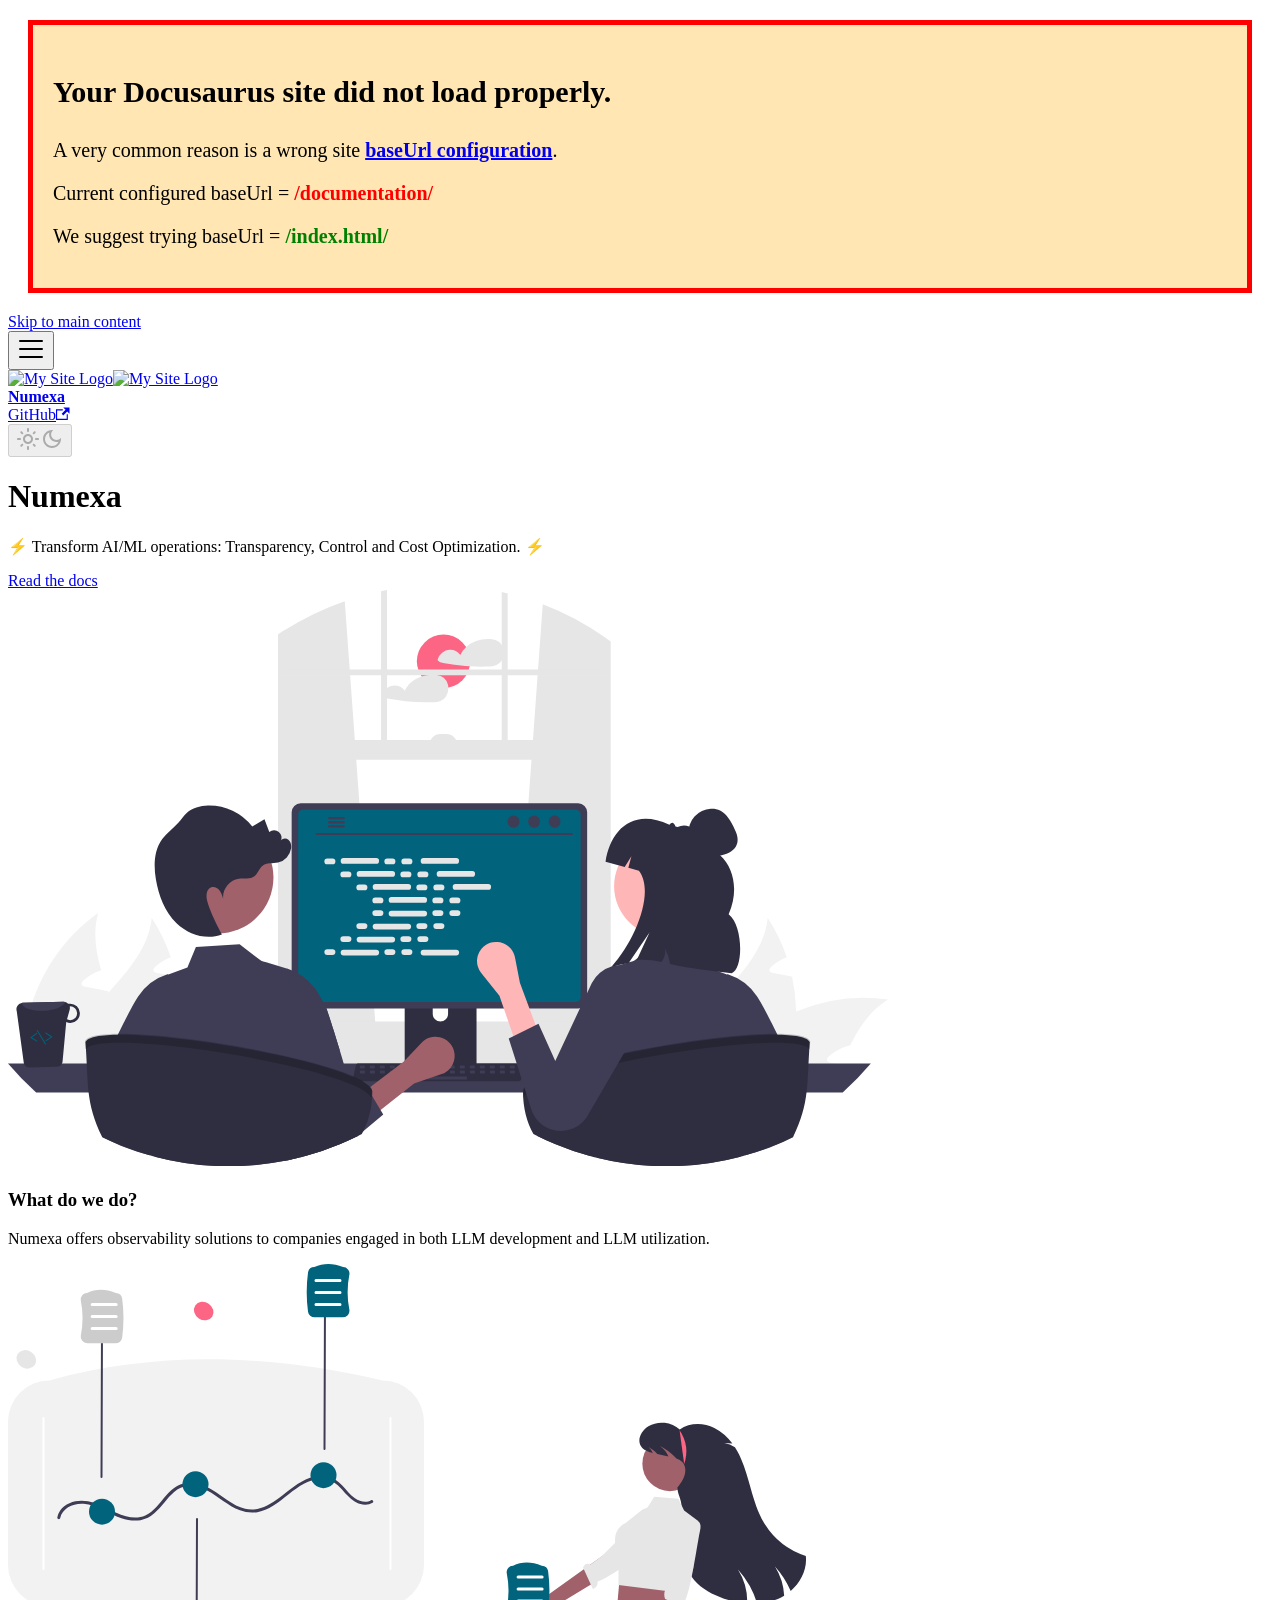
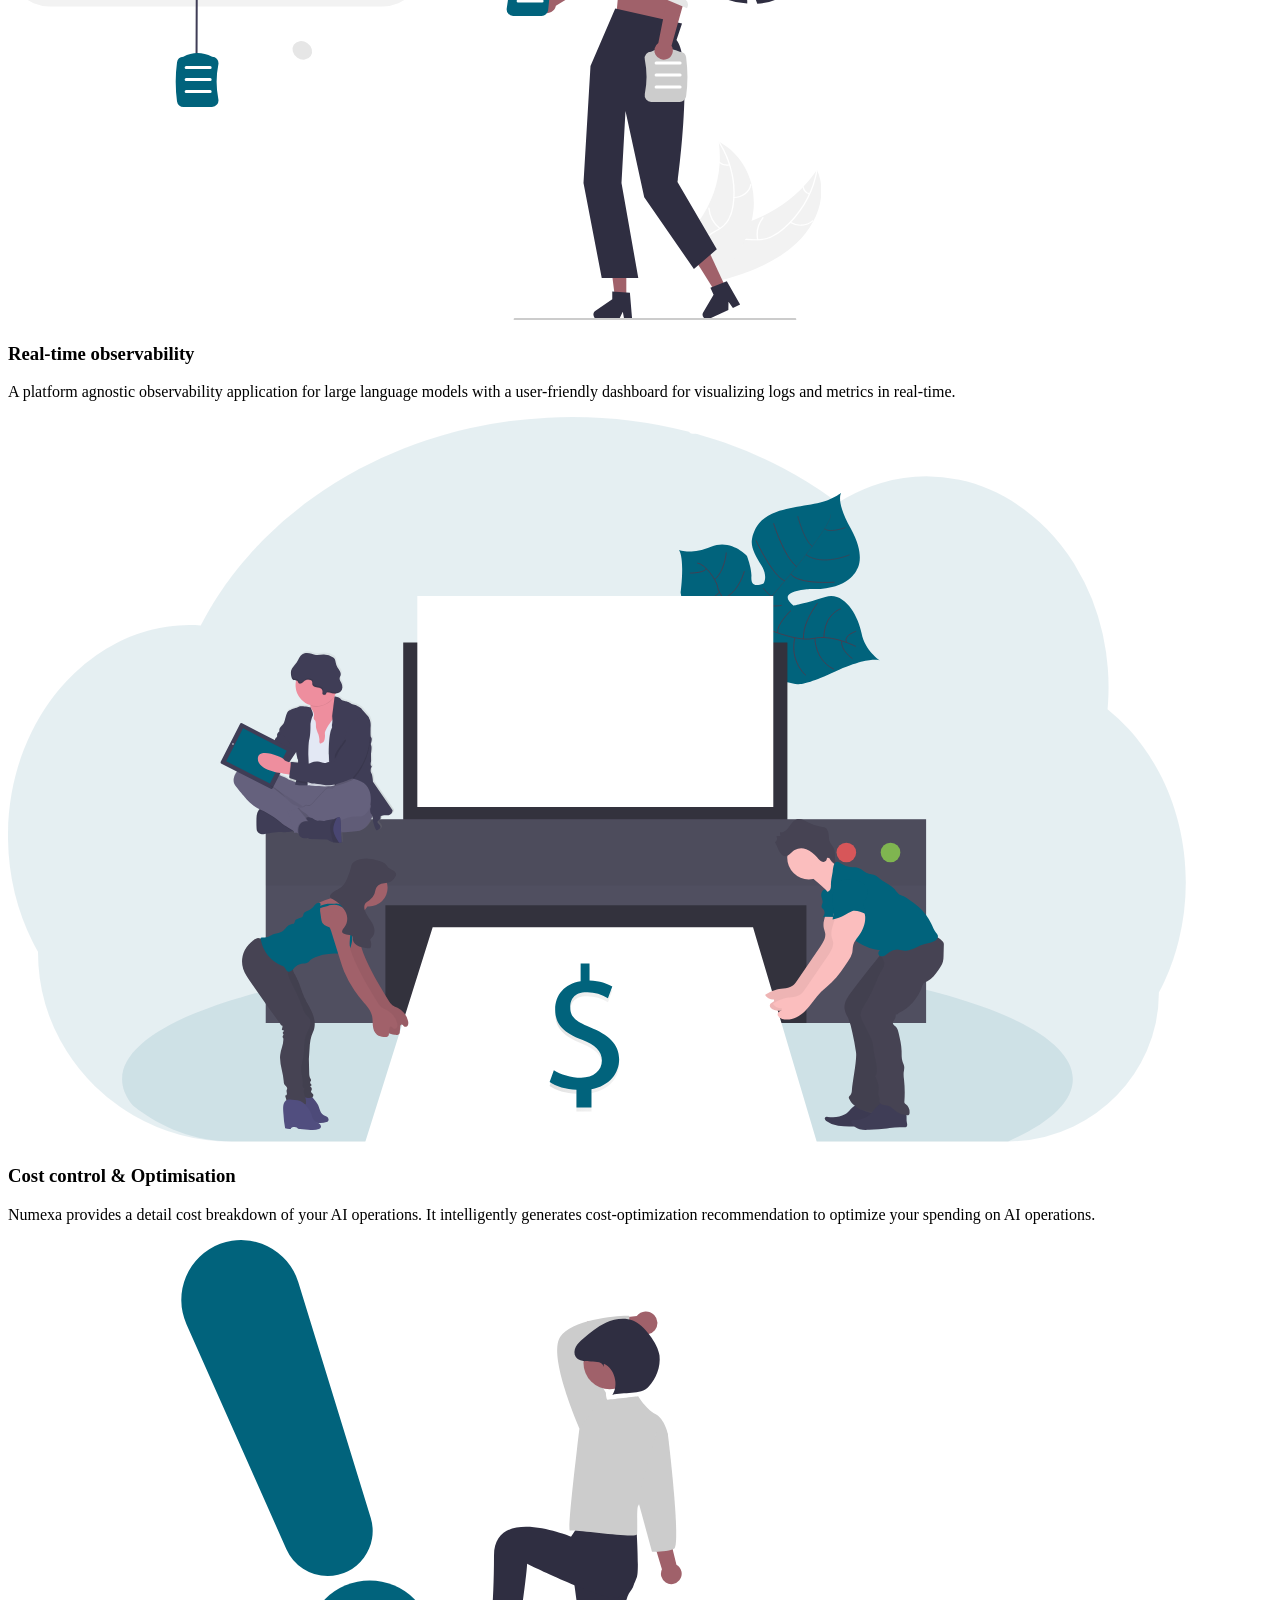
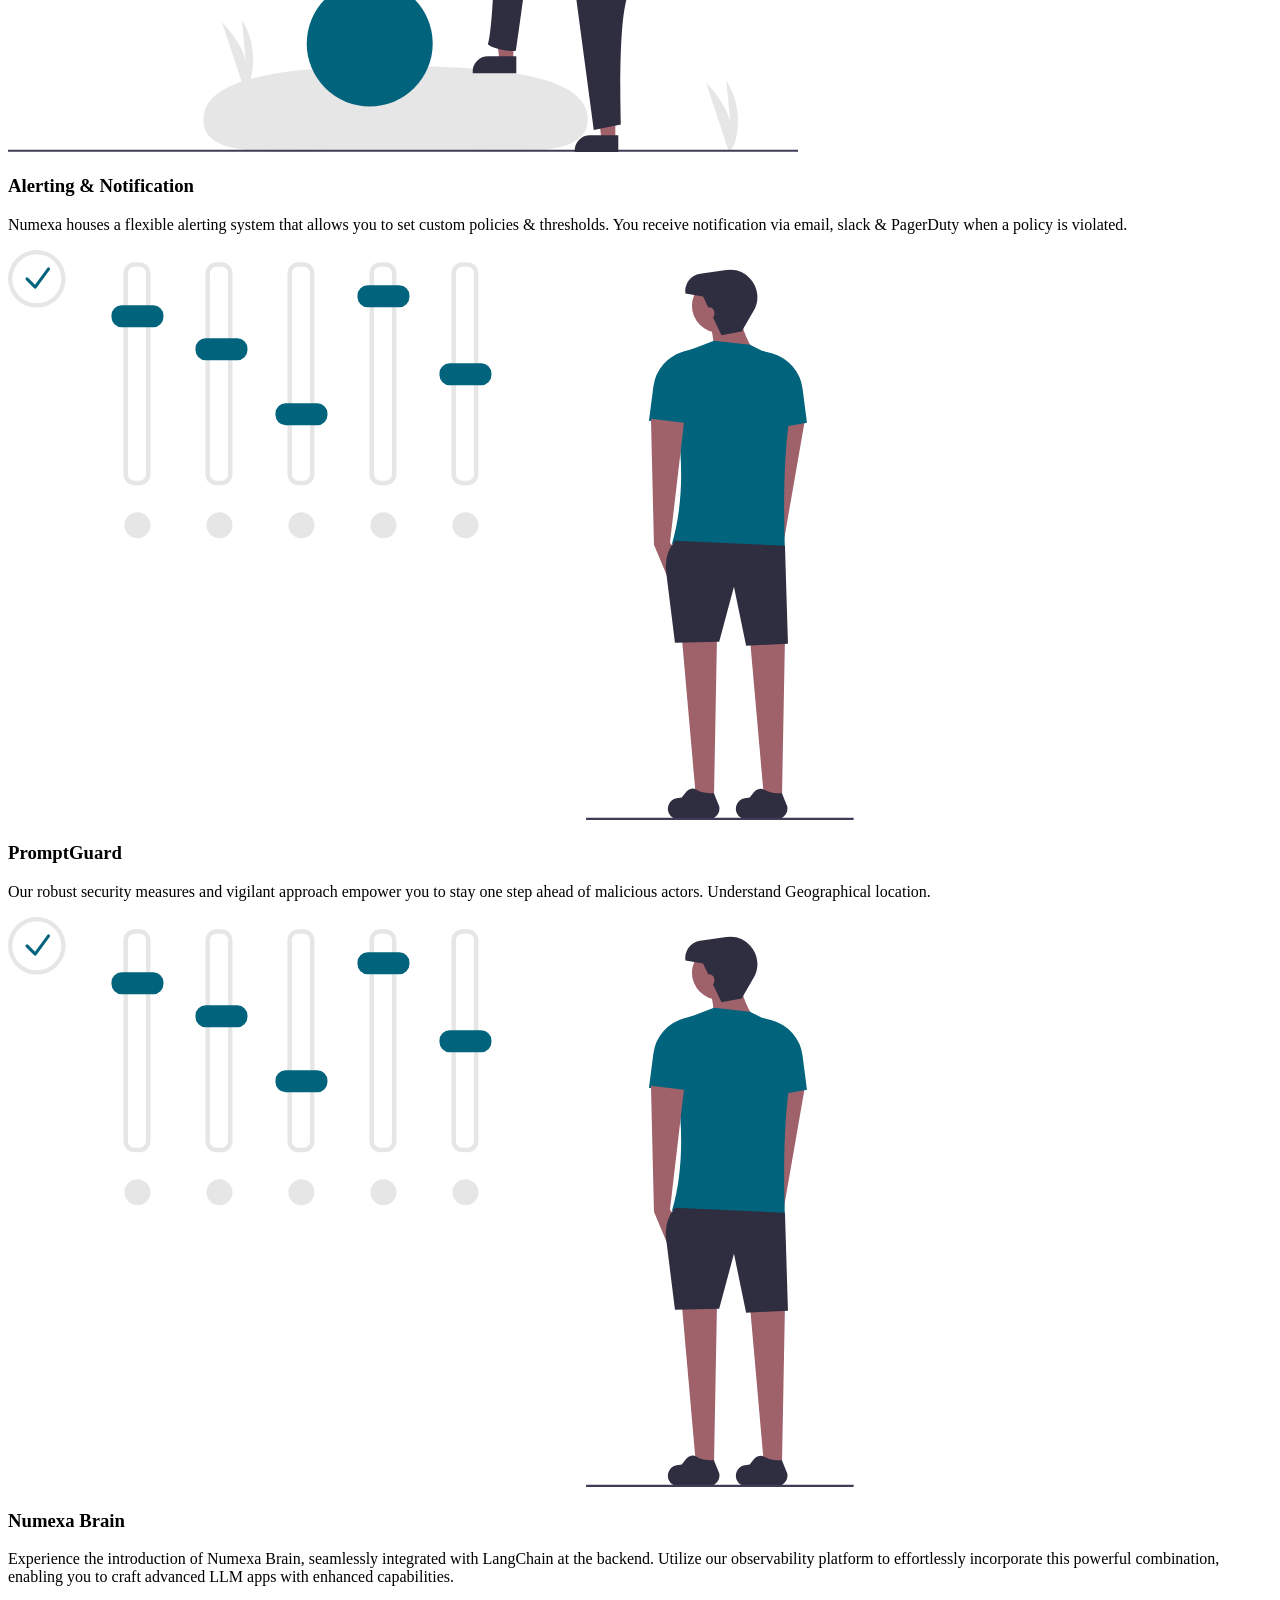
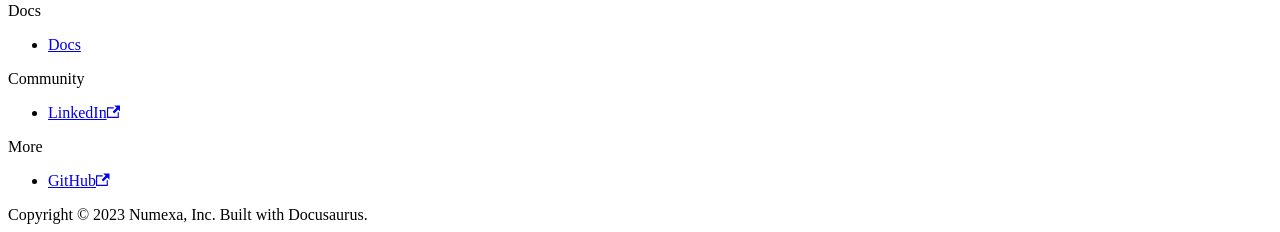
==== commit dd73790f: "deploy: 1aafa47389937e64301948d0930ceebeeebdb507" ====
--- a/index.html
+++ b/index.html
@@ -3,14 +3,14 @@
 <head>
 <meta charset="UTF-8">
 <meta name="generator" content="Docusaurus v2.4.1">
-<title data-rh="true">Numexa - Numexa HQ | Numexa</title><meta data-rh="true" name="viewport" content="width=device-width,initial-scale=1"><meta data-rh="true" name="twitter:card" content="summary_large_image"><meta data-rh="true" property="og:image" content="https://docs.numexa.io/img/docusaurus-social-card.jpg"><meta data-rh="true" name="twitter:image" content="https://docs.numexa.io/img/docusaurus-social-card.jpg"><meta data-rh="true" property="og:url" content="https://docs.numexa.io/"><meta data-rh="true" name="docusaurus_locale" content="en"><meta data-rh="true" name="docusaurus_tag" content="default"><meta data-rh="true" name="docsearch:language" content="en"><meta data-rh="true" name="docsearch:docusaurus_tag" content="default"><meta data-rh="true" property="og:title" content="Numexa - Numexa HQ | Numexa"><meta data-rh="true" name="description" content="Description will go into a meta tag in &lt;head /&gt;"><meta data-rh="true" property="og:description" content="Description will go into a meta tag in &lt;head /&gt;"><link data-rh="true" rel="icon" href="/img/favicon.ico"><link data-rh="true" rel="canonical" href="https://docs.numexa.io/"><link data-rh="true" rel="alternate" href="https://docs.numexa.io/" hreflang="en"><link data-rh="true" rel="alternate" href="https://docs.numexa.io/" hreflang="x-default"><script data-rh="true">function maybeInsertBanner(){window.__DOCUSAURUS_INSERT_BASEURL_BANNER&&insertBanner()}function insertBanner(){var n=document.getElementById("__docusaurus-base-url-issue-banner-container");if(n){n.innerHTML='\n<div id="__docusaurus-base-url-issue-banner" style="border: thick solid red; background-color: rgb(255, 230, 179); margin: 20px; padding: 20px; font-size: 20px;">\n   <p style="font-weight: bold; font-size: 30px;">Your Docusaurus site did not load properly.</p>\n   <p>A very common reason is a wrong site <a href="https://docusaurus.io/docs/docusaurus.config.js/#baseUrl" style="font-weight: bold;">baseUrl configuration</a>.</p>\n   <p>Current configured baseUrl = <span style="font-weight: bold; color: red;">/</span>  (default value)</p>\n   <p>We suggest trying baseUrl = <span id="__docusaurus-base-url-issue-banner-suggestion-container" style="font-weight: bold; color: green;"></span></p>\n</div>\n';var e=document.getElementById("__docusaurus-base-url-issue-banner-suggestion-container"),s=window.location.pathname,r="/"===s.substr(-1)?s:s+"/";e.innerHTML=r}}window.__DOCUSAURUS_INSERT_BASEURL_BANNER=!0,document.addEventListener("DOMContentLoaded",maybeInsertBanner)</script><link rel="stylesheet" href="/assets/css/styles.a97b8bc0.css">
-<link rel="preload" href="/assets/js/runtime~main.bcc609c6.js" as="script">
-<link rel="preload" href="/assets/js/main.3c70270e.js" as="script">
+<title data-rh="true">Numexa - Numexa HQ | Numexa</title><meta data-rh="true" name="viewport" content="width=device-width,initial-scale=1"><meta data-rh="true" name="twitter:card" content="summary_large_image"><meta data-rh="true" property="og:image" content="https://numexahq.github.io/documentation/img/docusaurus-social-card.jpg"><meta data-rh="true" name="twitter:image" content="https://numexahq.github.io/documentation/img/docusaurus-social-card.jpg"><meta data-rh="true" property="og:url" content="https://numexahq.github.io/documentation/"><meta data-rh="true" name="docusaurus_locale" content="en"><meta data-rh="true" name="docusaurus_tag" content="default"><meta data-rh="true" name="docsearch:language" content="en"><meta data-rh="true" name="docsearch:docusaurus_tag" content="default"><meta data-rh="true" property="og:title" content="Numexa - Numexa HQ | Numexa"><meta data-rh="true" name="description" content="Description will go into a meta tag in &lt;head /&gt;"><meta data-rh="true" property="og:description" content="Description will go into a meta tag in &lt;head /&gt;"><link data-rh="true" rel="icon" href="/documentation/img/favicon.ico"><link data-rh="true" rel="canonical" href="https://numexahq.github.io/documentation/"><link data-rh="true" rel="alternate" href="https://numexahq.github.io/documentation/" hreflang="en"><link data-rh="true" rel="alternate" href="https://numexahq.github.io/documentation/" hreflang="x-default"><script data-rh="true">function maybeInsertBanner(){window.__DOCUSAURUS_INSERT_BASEURL_BANNER&&insertBanner()}function insertBanner(){var n=document.getElementById("__docusaurus-base-url-issue-banner-container");if(n){n.innerHTML='\n<div id="__docusaurus-base-url-issue-banner" style="border: thick solid red; background-color: rgb(255, 230, 179); margin: 20px; padding: 20px; font-size: 20px;">\n   <p style="font-weight: bold; font-size: 30px;">Your Docusaurus site did not load properly.</p>\n   <p>A very common reason is a wrong site <a href="https://docusaurus.io/docs/docusaurus.config.js/#baseUrl" style="font-weight: bold;">baseUrl configuration</a>.</p>\n   <p>Current configured baseUrl = <span style="font-weight: bold; color: red;">/documentation/</span> </p>\n   <p>We suggest trying baseUrl = <span id="__docusaurus-base-url-issue-banner-suggestion-container" style="font-weight: bold; color: green;"></span></p>\n</div>\n';var e=document.getElementById("__docusaurus-base-url-issue-banner-suggestion-container"),s=window.location.pathname,o="/"===s.substr(-1)?s:s+"/";e.innerHTML=o}}window.__DOCUSAURUS_INSERT_BASEURL_BANNER=!0,document.addEventListener("DOMContentLoaded",maybeInsertBanner)</script><link rel="stylesheet" href="/documentation/assets/css/styles.a97b8bc0.css">
+<link rel="preload" href="/documentation/assets/js/runtime~main.6985ad27.js" as="script">
+<link rel="preload" href="/documentation/assets/js/main.338a64b3.js" as="script">
 </head>
 <body class="navigation-with-keyboard">
 <script>!function(){function t(t){document.documentElement.setAttribute("data-theme",t)}var e=function(){var t=null;try{t=new URLSearchParams(window.location.search).get("docusaurus-theme")}catch(t){}return t}()||function(){var t=null;try{t=localStorage.getItem("theme")}catch(t){}return t}();t(null!==e?e:"light")}()</script><div id="__docusaurus">
-<div id="__docusaurus-base-url-issue-banner-container"></div><div role="region" aria-label="Skip to main content"><a class="skipToContent_fXgn" href="#__docusaurus_skipToContent_fallback">Skip to main content</a></div><nav aria-label="Main" class="navbar navbar--fixed-top"><div class="navbar__inner"><div class="navbar__items"><button aria-label="Toggle navigation bar" aria-expanded="false" class="navbar__toggle clean-btn" type="button"><svg width="30" height="30" viewBox="0 0 30 30" aria-hidden="true"><path stroke="currentColor" stroke-linecap="round" stroke-miterlimit="10" stroke-width="2" d="M4 7h22M4 15h22M4 23h22"></path></svg></button><a class="navbar__brand" href="/"><div class="navbar__logo"><img src="/img/nxa-logo-1-transparent-colored-lg.png" alt="My Site Logo" class="themedImage_ToTc themedImage--light_HNdA"><img src="/img/nxa-logo-1-transparent-colored-lg.png" alt="My Site Logo" class="themedImage_ToTc themedImage--dark_i4oU"></div><b class="navbar__title text--truncate">Numexa</b></a></div><div class="navbar__items navbar__items--right"><a href="https://github.com/NumexaHQ" target="_blank" rel="noopener noreferrer" class="navbar__item navbar__link">GitHub<svg width="13.5" height="13.5" aria-hidden="true" viewBox="0 0 24 24" class="iconExternalLink_nPIU"><path fill="currentColor" d="M21 13v10h-21v-19h12v2h-10v15h17v-8h2zm3-12h-10.988l4.035 4-6.977 7.07 2.828 2.828 6.977-7.07 4.125 4.172v-11z"></path></svg></a><div class="toggle_vylO colorModeToggle_DEke"><button class="clean-btn toggleButton_gllP toggleButtonDisabled_aARS" type="button" disabled="" title="Switch between dark and light mode (currently light mode)" aria-label="Switch between dark and light mode (currently light mode)" aria-live="polite"><svg viewBox="0 0 24 24" width="24" height="24" class="lightToggleIcon_pyhR"><path fill="currentColor" d="M12,9c1.65,0,3,1.35,3,3s-1.35,3-3,3s-3-1.35-3-3S10.35,9,12,9 M12,7c-2.76,0-5,2.24-5,5s2.24,5,5,5s5-2.24,5-5 S14.76,7,12,7L12,7z M2,13l2,0c0.55,0,1-0.45,1-1s-0.45-1-1-1l-2,0c-0.55,0-1,0.45-1,1S1.45,13,2,13z M20,13l2,0c0.55,0,1-0.45,1-1 s-0.45-1-1-1l-2,0c-0.55,0-1,0.45-1,1S19.45,13,20,13z M11,2v2c0,0.55,0.45,1,1,1s1-0.45,1-1V2c0-0.55-0.45-1-1-1S11,1.45,11,2z M11,20v2c0,0.55,0.45,1,1,1s1-0.45,1-1v-2c0-0.55-0.45-1-1-1C11.45,19,11,19.45,11,20z M5.99,4.58c-0.39-0.39-1.03-0.39-1.41,0 c-0.39,0.39-0.39,1.03,0,1.41l1.06,1.06c0.39,0.39,1.03,0.39,1.41,0s0.39-1.03,0-1.41L5.99,4.58z M18.36,16.95 c-0.39-0.39-1.03-0.39-1.41,0c-0.39,0.39-0.39,1.03,0,1.41l1.06,1.06c0.39,0.39,1.03,0.39,1.41,0c0.39-0.39,0.39-1.03,0-1.41 L18.36,16.95z M19.42,5.99c0.39-0.39,0.39-1.03,0-1.41c-0.39-0.39-1.03-0.39-1.41,0l-1.06,1.06c-0.39,0.39-0.39,1.03,0,1.41 s1.03,0.39,1.41,0L19.42,5.99z M7.05,18.36c0.39-0.39,0.39-1.03,0-1.41c-0.39-0.39-1.03-0.39-1.41,0l-1.06,1.06 c-0.39,0.39-0.39,1.03,0,1.41s1.03,0.39,1.41,0L7.05,18.36z"></path></svg><svg viewBox="0 0 24 24" width="24" height="24" class="darkToggleIcon_wfgR"><path fill="currentColor" d="M9.37,5.51C9.19,6.15,9.1,6.82,9.1,7.5c0,4.08,3.32,7.4,7.4,7.4c0.68,0,1.35-0.09,1.99-0.27C17.45,17.19,14.93,19,12,19 c-3.86,0-7-3.14-7-7C5,9.07,6.81,6.55,9.37,5.51z M12,3c-4.97,0-9,4.03-9,9s4.03,9,9,9s9-4.03,9-9c0-0.46-0.04-0.92-0.1-1.36 c-0.98,1.37-2.58,2.26-4.4,2.26c-2.98,0-5.4-2.42-5.4-5.4c0-1.81,0.89-3.42,2.26-4.4C12.92,3.04,12.46,3,12,3L12,3z"></path></svg></button></div><div class="searchBox_ZlJk"></div></div></div><div role="presentation" class="navbar-sidebar__backdrop"></div></nav><div id="__docusaurus_skipToContent_fallback" class="main-wrapper mainWrapper_z2l0"><header class="hero hero--primary heroBanner_qdFl"><div class="container"><h1 class="hero__title">Numexa</h1><p class="hero__subtitle">⚡️ Transform AI/ML operations: Transparency, Control and Cost Optimization. ⚡️</p><div class="buttons_AeoN"><a class="button button--secondary button--lg" href="/docs/intro">Read the docs</a></div></div></header><main><section class="features_t9lD"><div class="container"><div class="row"><div class="col col--4"><div class="text--center"><svg xmlns="http://www.w3.org/2000/svg" data-name="Layer 1" width="880.16" height="576.272" viewBox="0 0 880.16 576.272" class="featureSvg_GfXr" role="img"><circle cx="435.555" cy="71.266" r="26.701" fill="#fd6584"></circle><path d="M495.313 58.623a13.235 13.235 0 0 0-11.17-9.29 1.08 1.08 0 0 0-.18 0 1.418 1.418 0 0 0-.22-.05c-8.94-1.16-18.88 1.66-25.57 7.8a23.958 23.958 0 0 0-5.83 8.04 12.917 12.917 0 0 0-10.83-5.28 13.184 13.184 0 0 0-11.8 9.51 1.526 1.526 0 0 0 .69 1.69 6.673 6.673 0 0 0 2.79 1.42c2.21.47 4.44.9 6.67 1.29q6.54 1.14 13.15 1.85 4.365.465 8.75.74c6.04.38 12.11.47 18.16.28 3-.1 5.88-.2 8.62-1.52a12.798 12.798 0 0 0 4.95-4.31 14.548 14.548 0 0 0 1.82-12.17ZM440.383 97.523a13.652 13.652 0 0 0-.56-3.3 13.26 13.26 0 0 0-11.18-9.29.965.965 0 0 0-.17 0 1.887 1.887 0 0 0-.23-.05 33.194 33.194 0 0 0-14.69 1.51c-7.26 2.43-13.63 7.33-16.7 14.33a12.922 12.922 0 0 0-10.84-5.28 13.183 13.183 0 0 0-11.8 9.51 1.555 1.555 0 0 0 .69 1.69 6.733 6.733 0 0 0 2.79 1.42c2.22.47 4.44.9 6.68 1.29q6.54 1.14 13.14 1.85a195.164 195.164 0 0 0 26.92 1.02c2.99-.1 5.88-.2 8.62-1.52a12.77 12.77 0 0 0 4.94-4.31 14.265 14.265 0 0 0 2.39-8.87Z" fill="#e6e6e6"></path><path d="M788.132 421.512a171.855 171.855 0 0 1-7.442 53.772c-.186.633-.41 1.265-.633 1.898H670.502a98.322 98.322 0 0 1 7.406-22.328c9.117-19.35 24.002-35.91 38.701-52.358 20.244-22.663 40.004-45.14 43.13-74.612a169.258 169.258 0 0 1 19.053 39.334 46.231 46.231 0 0 0-15.294 9.377c-1.229 1.154-2.531 2.829-1.898 4.429.595 1.34 2.232 1.786 3.684 2.084 3.498.67 6.996 1.34 10.494 1.972 2.753.558 5.544 1.08 8.335 1.6a182.729 182.729 0 0 1 4.02 34.832Z" fill="#f2f2f2"></path><path d="M880.16 409.455c-17.565 10.68-28.728 27.202-37.845 45.697a46.743 46.743 0 0 0-21.25 11.164c-1.264 1.154-2.567 2.828-1.897 4.428.558 1.34 2.233 1.787 3.684 2.084 3.46.67 6.996 1.34 10.457 1.973-.335.781-.67 1.6-1.005 2.381H716.2a164.174 164.174 0 0 1 17.453-19.946c1.376-1.377 2.79-2.68 4.242-4.019a173.653 173.653 0 0 1 50.238-31.705 176.734 176.734 0 0 1 92.027-12.057Z" fill="#f2f2f2"></path><path d="M735.55 477.182H632.174a167.932 167.932 0 0 1 .149-24.858c4.13-51.094 31.928-99.768 73.867-129.24-5.358 19.09-2.605 38.068 2.977 57.121-.78.26-1.562.484-2.27.782a46.236 46.236 0 0 0-15.294 9.377c-1.228 1.154-2.53 2.829-1.898 4.429.558 1.34 2.233 1.786 3.684 2.084 3.498.67 6.996 1.34 10.457 1.972 2.791.558 5.582 1.08 8.373 1.637 1.302.224 2.605.484 3.907.744.186.447.298.856.484 1.266 6.55 18.048 13.694 36.245 17.044 54.74a127.778 127.778 0 0 1 1.711 14.03c.112 1.972.187 3.944.187 5.916ZM172.133 421.512a171.855 171.855 0 0 1-7.443 53.772c-.186.633-.41 1.265-.633 1.898H54.502a98.322 98.322 0 0 1 7.406-22.328c9.117-19.35 24.002-35.91 38.701-52.358 20.244-22.663 40.004-45.14 43.13-74.612a169.258 169.258 0 0 1 19.053 39.334 46.231 46.231 0 0 0-15.294 9.377c-1.229 1.154-2.531 2.829-1.898 4.429.595 1.34 2.232 1.786 3.684 2.084 3.498.67 6.996 1.34 10.494 1.972 2.753.558 5.544 1.08 8.335 1.6a182.729 182.729 0 0 1 4.02 34.832Z" fill="#f2f2f2"></path><path d="M264.16 409.455c-17.565 10.68-28.728 27.202-37.845 45.697a46.743 46.743 0 0 0-21.25 11.164c-1.264 1.154-2.567 2.828-1.897 4.428.558 1.34 2.233 1.787 3.684 2.084 3.46.67 6.996 1.34 10.457 1.973-.335.781-.67 1.6-1.005 2.381H100.2a164.174 164.174 0 0 1 17.453-19.946c1.376-1.377 2.79-2.68 4.242-4.019a173.653 173.653 0 0 1 50.237-31.705 176.734 176.734 0 0 1 92.028-12.057Z" fill="#f2f2f2"></path><path d="M119.55 477.182H16.174a167.932 167.932 0 0 1 .149-24.858c4.13-51.094 31.928-99.768 73.867-129.24-5.358 19.09-2.605 38.068 2.977 57.121-.78.26-1.562.484-2.27.782a46.236 46.236 0 0 0-15.294 9.377c-1.228 1.154-2.53 2.829-1.898 4.429.558 1.34 2.233 1.786 3.684 2.084 3.498.67 6.996 1.34 10.457 1.972 2.791.558 5.582 1.08 8.373 1.637 1.302.224 2.605.484 3.907.744.186.447.298.856.484 1.266 6.55 18.048 13.694 36.245 17.044 54.74a127.778 127.778 0 0 1 1.711 14.03c.112 1.972.187 3.944.187 5.916Z" fill="#f2f2f2"></path><path d="m504.41 433.78 92.37 8.2.99.09V47.93l-.99-.69a288.323 288.323 0 0 0-62.01-32.94l-4.72 65.1-.43 5.96-4.67 64.56-1.44 19.86-18.93 261.7ZM275.98 40.59c-.66.42-1.32.84-1.98 1.28v400.2l1.98-.18 91.37-8.11-.17-2.3-18.93-261.7-1.44-19.86-4.67-64.56-.43-5.96-4.95-68.27a287.687 287.687 0 0 0-60.78 29.46Z" fill="#e6e6e6"></path><path d="M274 41.87c-1.33.86-2.66 1.74-3.97 2.63v403.03c0 10.07 5.97 18.51 13.95 20.66a15.249 15.249 0 0 0 4 .53h296.8a15.118 15.118 0 0 0 3.99-.53 17.06 17.06 0 0 0 7.78-4.66 22.919 22.919 0 0 0 6.18-16V51.51c-1.64-1.21-3.29-2.41-4.96-3.58l-.99-.69v400.29a16.108 16.108 0 0 1-.46 3.85c-1.41 5.95-6.06 10.31-11.54 10.31h-296.8c-6.62 0-12-6.35-12-14.16V40.59c-.66.42-1.32.84-1.98 1.28Z" fill="#e6e6e6"></path><path fill="#e6e6e6" d="M273.003 79.404h326.752v5.959H273.003z"></path><path d="M499.68 3.39c-1.98-.49-3.96-.95-5.96-1.38v161.81h5.96ZM379.04 0c-1.99.37-3.98.75-5.96 1.16v162.66h5.96ZM208.94 458.29a26.711 26.711 0 0 0 1.93 9.98 25.54 25.54 0 0 0 1.75 3.56 27.096 27.096 0 0 0 3.02 4.18 26.76 26.76 0 0 0 20.12 9.11h391.31a26.82 26.82 0 0 0 0-53.64H235.76a26.846 26.846 0 0 0-26.82 26.81Z" fill="#e6e6e6"></path><path fill="#e6e6e6" d="M597.768 169.782H273.002V149.92h324.766z"></path><path d="M449.29 154.885H421.48a10.925 10.925 0 0 1 10.925-10.925h5.959a10.925 10.925 0 0 1 10.925 10.925Z" fill="#e6e6e6"></path><path d="M0 473.61a289.004 289.004 0 0 0 28.12 28.95H834.7a289.004 289.004 0 0 0 28.12-28.95Z" fill="#3f3d56"></path><path d="M396.69 376.8v102.56h71.85V376.8a3.448 3.448 0 0 0-2.43-3.3 3.175 3.175 0 0 0-1.03-.16h-64.92a3.463 3.463 0 0 0-3.47 3.46Zm28.04 35.24a7.67 7.67 0 0 1 15.34 0v11.9a7.67 7.67 0 0 1-15.34 0Z" fill="#2f2e41"></path><path d="M396.47 476.08v9.89a1.946 1.946 0 0 0 1.93 1.94h68.43a1.94 1.94 0 0 0 1.93-1.94v-9.89ZM283.66 222.28v187.26a9.007 9.007 0 0 0 9 9h277.5a9.007 9.007 0 0 0 9-9V222.28a9.011 9.011 0 0 0-9-8.99h-277.5a9.012 9.012 0 0 0-9 8.99Z" fill="#3f3d56"></path><path d="M290.17 224.61v182.62a4.818 4.818 0 0 0 4.81 4.81h272.87a4.818 4.818 0 0 0 4.81-4.81V224.61a4.82 4.82 0 0 0-4.81-4.82H294.98a4.82 4.82 0 0 0-4.81 4.82Z" fill="#01637c"></path><path d="M345.81 490.24a2.948 2.948 0 0 0 2.32 1.11h162.34a2.987 2.987 0 0 0 2.92-3.6l-2.52-11.97a2.993 2.993 0 0 0-1.86-2.17 2.895 2.895 0 0 0-1.06-.2H350.64a2.894 2.894 0 0 0-1.06.2 2.992 2.992 0 0 0-1.86 2.17l-2.52 11.97a2.985 2.985 0 0 0 .61 2.49Z" fill="#2f2e41"></path><rect x="661.717" y="637.43" width="5" height="3" rx="0.488" transform="rotate(-180 584.257 557.998)" fill="#3f3d56"></rect><rect x="651.717" y="637.43" width="5" height="3" rx="0.488" transform="rotate(-180 574.257 557.998)" fill="#3f3d56"></rect><rect x="641.717" y="637.43" width="5" height="3" rx="0.488" transform="rotate(-180 564.257 557.998)" fill="#3f3d56"></rect><rect x="631.717" y="637.43" width="5" height="3" rx="0.488" transform="rotate(-180 554.257 557.998)" fill="#3f3d56"></rect><rect x="621.717" y="637.43" width="5" height="3" rx="0.488" transform="rotate(-180 544.257 557.998)" fill="#3f3d56"></rect><rect x="611.717" y="637.43" width="5" height="3" rx="0.488" transform="rotate(-180 534.257 557.998)" fill="#3f3d56"></rect><rect x="601.717" y="637.43" width="5" height="3" rx="0.488" transform="rotate(-180 524.257 557.998)" fill="#3f3d56"></rect><rect x="591.717" y="637.43" width="5" height="3" rx="0.488" transform="rotate(-180 514.257 557.998)" fill="#3f3d56"></rect><rect x="581.717" y="637.43" width="5" height="3" rx="0.488" transform="rotate(-180 504.257 557.998)" fill="#3f3d56"></rect><rect x="571.717" y="637.43" width="5" height="3" rx="0.488" transform="rotate(-180 494.257 557.998)" fill="#3f3d56"></rect><rect x="561.717" y="637.43" width="5" height="3" rx="0.488" transform="rotate(-180 484.257 557.998)" fill="#3f3d56"></rect><rect x="551.717" y="637.43" width="5" height="3" rx="0.488" transform="rotate(-180 474.257 557.998)" fill="#3f3d56"></rect><rect x="541.717" y="637.43" width="5" height="3" rx="0.488" transform="rotate(-180 464.257 557.998)" fill="#3f3d56"></rect><rect x="531.717" y="637.43" width="5" height="3" rx="0.488" transform="rotate(-180 454.257 557.998)" fill="#3f3d56"></rect><rect x="521.717" y="637.43" width="5" height="3" rx="0.488" transform="rotate(-180 444.257 557.998)" fill="#3f3d56"></rect><rect x="511.717" y="637.43" width="5" height="3" rx="0.488" transform="rotate(-180 434.257 557.998)" fill="#3f3d56"></rect><rect x="661.835" y="642.43" width="5" height="3" rx="0.488" transform="rotate(-180 584.375 562.998)" fill="#3f3d56"></rect><rect x="651.835" y="642.43" width="5" height="3" rx="0.488" transform="rotate(-180 574.375 562.998)" fill="#3f3d56"></rect><rect x="641.835" y="642.43" width="5" height="3" rx="0.488" transform="rotate(-180 564.375 562.998)" fill="#3f3d56"></rect><rect x="631.835" y="642.43" width="5" height="3" rx="0.488" transform="rotate(-180 554.375 562.998)" fill="#3f3d56"></rect><rect x="621.835" y="642.43" width="5" height="3" rx="0.488" transform="rotate(-180 544.375 562.998)" fill="#3f3d56"></rect><rect x="611.835" y="642.43" width="5" height="3" rx="0.488" transform="rotate(-180 534.375 562.998)" fill="#3f3d56"></rect><rect x="601.835" y="642.43" width="5" height="3" rx="0.488" transform="rotate(-180 524.375 562.998)" fill="#3f3d56"></rect><rect x="591.835" y="642.43" width="5" height="3" rx="0.488" transform="rotate(-180 514.375 562.998)" fill="#3f3d56"></rect><rect x="581.835" y="642.43" width="5" height="3" rx="0.488" transform="rotate(-180 504.375 562.998)" fill="#3f3d56"></rect><rect x="571.835" y="642.43" width="5" height="3" rx="0.488" transform="rotate(-180 494.375 562.998)" fill="#3f3d56"></rect><rect x="561.835" y="642.43" width="5" height="3" rx="0.488" transform="rotate(-180 484.375 562.998)" fill="#3f3d56"></rect><rect x="551.835" y="642.43" width="5" height="3" rx="0.488" transform="rotate(-180 474.375 562.998)" fill="#3f3d56"></rect><rect x="541.835" y="642.43" width="5" height="3" rx="0.488" transform="rotate(-180 464.375 562.998)" fill="#3f3d56"></rect><rect x="531.835" y="642.43" width="5" height="3" rx="0.488" transform="rotate(-180 454.375 562.998)" fill="#3f3d56"></rect><rect x="521.835" y="642.43" width="5" height="3" rx="0.488" transform="rotate(-180 444.375 562.998)" fill="#3f3d56"></rect><rect x="511.835" y="642.43" width="5" height="3" rx="0.488" transform="rotate(-180 434.375 562.998)" fill="#3f3d56"></rect><rect x="578.835" y="648.43" width="40" height="3" rx="0.488" transform="rotate(-180 518.875 568.998)" fill="#3f3d56"></rect><path d="M308.692 244.947h255.323a1.016 1.016 0 0 0 0-2.031H308.692a1.016 1.016 0 0 0 0 2.03Z" fill="#3f3d56"></path><ellipse cx="546.635" cy="231.649" rx="5.95" ry="6.083" fill="#3f3d56"></ellipse><ellipse cx="526.079" cy="231.649" rx="5.95" ry="6.083" fill="#3f3d56"></ellipse><ellipse cx="505.523" cy="231.649" rx="5.95" ry="6.083" fill="#3f3d56"></ellipse><path d="M319.98 228.18a1.095 1.095 0 0 0 1.09 1.1h14.6a1.105 1.105 0 0 0 0-2.21h-14.6a1.103 1.103 0 0 0-1.09 1.11ZM319.98 232.33a1.095 1.095 0 0 0 1.09 1.1h14.6a1.105 1.105 0 0 0 0-2.21h-14.6a1.103 1.103 0 0 0-1.09 1.11ZM319.98 236.47a1.103 1.103 0 0 0 1.09 1.11h14.6a1.105 1.105 0 0 0 0-2.21h-14.6a1.095 1.095 0 0 0-1.09 1.1Z" fill="#3f3d56"></path><rect x="316.366" y="268.543" width="11.006" height="5.76" rx="2.88" fill="#e6e6e6"></rect><rect x="376.366" y="268.543" width="11.006" height="5.76" rx="2.88" fill="#e6e6e6"></rect><rect x="393.366" y="268.543" width="11.006" height="5.76" rx="2.88" fill="#e6e6e6"></rect><rect x="332.686" y="268.063" width="38.366" height="5.76" rx="2.88" fill="#e6e6e6"></rect><rect x="412.686" y="268.063" width="38.366" height="5.76" rx="2.88" fill="#e6e6e6"></rect><rect x="332.366" y="281.543" width="11.006" height="5.76" rx="2.88" fill="#e6e6e6"></rect><rect x="392.366" y="281.543" width="11.006" height="5.76" rx="2.88" fill="#e6e6e6"></rect><rect x="409.366" y="281.543" width="11.006" height="5.76" rx="2.88" fill="#e6e6e6"></rect><rect x="348.686" y="281.063" width="38.366" height="5.76" rx="2.88" fill="#e6e6e6"></rect><rect x="428.686" y="281.063" width="38.366" height="5.76" rx="2.88" fill="#e6e6e6"></rect><rect x="348.366" y="294.543" width="11.006" height="5.76" rx="2.88" fill="#e6e6e6"></rect><rect x="408.366" y="294.543" width="11.006" height="5.76" rx="2.88" fill="#e6e6e6"></rect><rect x="425.366" y="294.543" width="11.006" height="5.76" rx="2.88" fill="#e6e6e6"></rect><rect x="364.686" y="294.063" width="38.366" height="5.76" rx="2.88" fill="#e6e6e6"></rect><rect x="444.686" y="294.063" width="38.366" height="5.76" rx="2.88" fill="#e6e6e6"></rect><rect x="364.366" y="307.543" width="11.006" height="5.76" rx="2.88" fill="#e6e6e6"></rect><rect x="424.366" y="307.543" width="11.006" height="5.76" rx="2.88" fill="#e6e6e6"></rect><rect x="441.366" y="307.543" width="11.006" height="5.76" rx="2.88" fill="#e6e6e6"></rect><rect x="380.686" y="307.063" width="38.366" height="5.76" rx="2.88" fill="#e6e6e6"></rect><rect x="376.366" y="359.237" width="11.006" height="5.76" rx="2.88" fill="#e6e6e6"></rect><rect x="393.366" y="359.237" width="11.006" height="5.76" rx="2.88" fill="#e6e6e6"></rect><rect x="412.686" y="359.717" width="38.366" height="5.76" rx="2.88" fill="#e6e6e6"></rect><rect x="316.366" y="359.237" width="11.006" height="5.76" rx="2.88" fill="#e6e6e6"></rect><rect x="332.686" y="359.717" width="38.366" height="5.76" rx="2.88" fill="#e6e6e6"></rect><rect x="332.366" y="346.237" width="11.006" height="5.76" rx="2.88" fill="#e6e6e6"></rect><rect x="392.366" y="346.237" width="11.006" height="5.76" rx="2.88" fill="#e6e6e6"></rect><rect x="409.366" y="346.237" width="11.006" height="5.76" rx="2.88" fill="#e6e6e6"></rect><rect x="348.686" y="346.717" width="38.366" height="5.76" rx="2.88" fill="#e6e6e6"></rect><rect x="348.366" y="333.237" width="11.006" height="5.76" rx="2.88" fill="#e6e6e6"></rect><rect x="408.366" y="333.237" width="11.006" height="5.76" rx="2.88" fill="#e6e6e6"></rect><rect x="425.366" y="333.237" width="11.006" height="5.76" rx="2.88" fill="#e6e6e6"></rect><rect x="364.686" y="333.717" width="38.366" height="5.76" rx="2.88" fill="#e6e6e6"></rect><rect x="364.366" y="320.237" width="11.006" height="5.76" rx="2.88" fill="#e6e6e6"></rect><rect x="424.366" y="320.237" width="11.006" height="5.76" rx="2.88" fill="#e6e6e6"></rect><rect x="441.366" y="320.237" width="11.006" height="5.76" rx="2.88" fill="#e6e6e6"></rect><rect x="380.686" y="320.717" width="38.366" height="5.76" rx="2.88" fill="#e6e6e6"></rect><path d="M349.912 545.952c-.22.11-.44.22-.66.32q-2.085 1.035-4.2 2.04-6.33 3.015-12.82 5.73a285.483 285.483 0 0 1-34.97 12.03c-2-12.47-3.94-41.88-5.8-63.51-.35-4.07-.7-7.86-1.05-11.21a97.155 97.155 0 0 0-1.89-13.08 4.36 4.36 0 0 0-.39-.97c.19 1.73.39 6.89.58 14.05.1 3.35.19 7.14.29 11.21.47 20.82.96 49.15 1.45 65.28-1.39.34-2.79.68-4.19 1-.88.21-1.77.41-2.66.6-1.08.24-2.16.48-3.24.7q-1.695.36-3.39.69a290.072 290.072 0 0 1-56.06 5.44c-1.25 0-2.49-.01-3.74-.02-.38 0-.76-.01-1.15-.02-1.1-.02-2.24-.04-3.4-.07a288.591 288.591 0 0 1-65.84-9.49l.87-64.11.15-11.21.06-4.25a15.182 15.182 0 0 0-.88 4.25c-.35 2.73-.71 6.6-1.07 11.21-1.37 17.76-2.78 46.41-4.24 62.71-17.29-4.92-29.93-9.41-45.73-17.31-.61-.3-1.23-.61-1.84-.92.11-.77.23-1.54.34-2.33 1.79-12.44-.32-28.63 1.66-42.15 1.51-10.43 3.07-20.45 4.64-28.95 1.9-10.23 3.83-18.27 5.74-22.18 2.2-4.51 4.4-8.95 6.53-13.2l2.71-5.39c.48-.95.96-1.89 1.43-2.81 2.14-4.19 4.16-8.06 6.01-11.49 1.3-2.41 2.5-4.59 3.6-6.5 1.29-2.25 2.43-4.11 3.37-5.52a55.306 55.306 0 0 1 29.28-22.21l.3-.08.29.12.33.15 19.06-6.97 8.51-20.49 43.71-2.69 7.06 5.37 3.61 2.75 3.85 2.93 7.08 5.39 2.01.62 2.99.92 20.45 6.28.21-.09.3.08a55.168 55.168 0 0 1 27.36 19.5c.68.88 1.31 1.79 1.92 2.71 1.66 2.46 3.9 6.35 6.54 11.23 1.09 2.01 2.24 4.19 3.45 6.5.73 1.39 7.03 21.05 13.16 41.13 5.73 18.8 11.31 37.97 12.04 42.89.13.91.27 1.83.4 2.74.83 5.69 1.65 11.42 2.44 17.01 1.17 8.29 2.31 16.29 3.4 23.44l.03.2Z" fill="#3f3d56"></path><path opacity="0.2" d="m303.59 473.566-8.497-32.792-7.503 28.296 16 4.496z"></path><path d="M15.83 473.186a6.416 6.416 0 0 0 6.182 4.33l26.492-.681a6.328 6.328 0 0 0 5.981-4.657l3.749-40.087a9.794 9.794 0 0 0 4.238.87 9.661 9.661 0 0 0-.485-19.316 8.184 8.184 0 0 0-1.736.18 6.548 6.548 0 0 0-4.874-2.102l-40.75 1.052a5.854 5.854 0 0 0-1.006.125 6.365 6.365 0 0 0-4.873 8.264Zm43.173-43.817 2.667-9.553a6.506 6.506 0 0 0 .02-3.374c.13 0 .244-.062.374-.062a6.91 6.91 0 0 1 .323 13.817 6.505 6.505 0 0 1-3.384-.828Z" fill="#2f2e41"></path><path d="M13.621 412.9c.868 4.964 10.63 8.453 22.366 7.847 10.793-.497 19.617-4.287 21.234-8.779a6.025 6.025 0 0 0-1.844-.245l-40.75 1.052a5.854 5.854 0 0 0-1.006.125Z" fill="#3f3d56"></path><path d="M38.138 451.158a.497.497 0 0 0 .15-.067l5.754-3.766a.5.5 0 0 0 0-.836l-5.98-3.916a.5.5 0 1 0-.547.835l5.34 3.499-5.113 3.348a.5.5 0 0 0 .396.903ZM29.051 451.577a.5.5 0 0 0 .126-.919l-5.303-3.04L29 443.81a.5.5 0 1 0-.596-.803l-5.739 4.263a.5.5 0 0 0 .05.835l5.965 3.42a.5.5 0 0 0 .371.05ZM37.566 454.458a.482.482 0 0 0 .137-.058.5.5 0 0 0 .167-.687l-8.155-13.409a.5.5 0 0 0-.855.52l8.156 13.41a.5.5 0 0 0 .55.224Z" fill="#01637c"></path><path d="M785.15 547.04c-.61.31-1.23.62-1.84.92-15.8 7.9-28.44 12.39-45.73 17.31-1.46-16.3-2.87-44.95-4.24-62.71-.36-4.61-.72-8.48-1.07-11.21a15.182 15.182 0 0 0-.88-4.25l.06 4.25.15 11.21.87 64.11a288.588 288.588 0 0 1-65.84 9.49c-1.16.03-2.3.05-3.4.07-.39.01-.77.02-1.15.02-1.25.01-2.49.02-3.74.02a289.271 289.271 0 0 1-69.54-8.43c.49-16.13.98-44.46 1.449-65.28.1-4.07.19-7.86.29-11.21.19-7.16.39-12.32.58-14.05a4.362 4.362 0 0 0-.39.97 97.154 97.154 0 0 0-1.89 13.08c-.35 3.35-.7 7.14-1.05 11.21-1.86 21.63-3.8 51.04-5.8 63.51a285.473 285.473 0 0 1-34.97-12.03q-9-3.75-17.68-8.09c1.1-7.2 2.25-15.27 3.43-23.64.92-6.49 1.87-13.16 2.84-19.75 1.5-10.18 52.46-120.11 64.47-123.96l.3-.08.21.09 20.45-6.28 2.99-.92 2.01-.62 7.08-5.39 3.85-2.93 3.61-2.75 7.06-5.37 43.71 2.69 8.51 20.49 19.06 6.97.33-.15.29-.12.3.08a55.306 55.306 0 0 1 29.28 22.21c.94 1.41 2.08 3.27 3.37 5.52 1.1 1.91 2.3 4.09 3.6 6.5 1.85 3.43 3.87 7.3 6.01 11.49.47.92.95 1.86 1.43 2.81q1.335 2.64 2.71 5.39c2.13 4.25 4.33 8.69 6.53 13.2 1.91 3.91 3.84 11.95 5.74 22.18 1.57 8.5 3.13 18.52 4.64 28.95 1.98 13.52-.13 29.71 1.66 42.15.11.79.23 1.56.34 2.33Z" fill="#3f3d56"></path><circle cx="656.954" cy="296.158" r="50.836" fill="#ffb6b6"></circle><path opacity="0.2" d="m575.659 473.566 8.497-32.792 7.503 28.296-16 4.496z"></path><path d="M801.77 452.2c-3.04 41.88.11 60.32-16.67 94.85a286.16 286.16 0 0 1-47.52 18.22q-2.55.72-5.11 1.4a288.588 288.588 0 0 1-65.84 9.49c-1.16.03-2.3.05-3.4.07-.39.01-.77.02-1.15.02-1.25.01-2.49.02-3.74.02a289.271 289.271 0 0 1-69.54-8.43q-3.42-.84-6.81-1.77a285.473 285.473 0 0 1-34.97-12.03q-9-3.75-17.68-8.09c-1.31-.66-2.62-1.32-3.91-2-6.63-11.66-10.4-25.84-10.48-42.88 4.59-29.36 276.68-74.19 286.82-48.87Z" fill="#2f2e41"></path><path d="M801.761 459.372c.156-2.593.33-5.27.532-8.06-10.14-25.32-282.23 19.51-286.82 48.87.012 2.692.127 5.304.32 7.855 11.116-28.978 269.606-71.586 285.968-48.665Z" opacity="0.2"></path><path d="m508.182 454.175 22.334-11.167-18.611-50.25L507 367.416a19.161 19.161 0 0 0-31.282-10.908 19.161 19.161 0 0 0-2.493 26.519l18.207 22.759Z" fill="#ffb6b6"></path><path d="m530.516 433.703-29.778 14.889 22.598 70.809a30.977 30.977 0 0 0 22.336 20.716 30.977 30.977 0 0 0 33.738-14.197l59.924-102.714a31.62 31.62 0 0 0-10.195-42.982 31.62 31.62 0 0 0-45.296 12.765l-36.576 77.937Z" fill="#3f3d56"></path><circle cx="209.508" cy="287.552" r="55.935" fill="#a0616a"></circle><path d="M154.244 249.006c4.548-6.13 11.085-10.488 16.085-16.255 2.744-3.164 5.021-6.75 8.106-9.582 5.73-5.263 13.744-7.42 21.52-7.688a54.305 54.305 0 0 1 44.331 21.038l12.194-7.149 4.817 12.68a7.39 7.39 0 0 1 11.264 9.248c.967-2.99 5.399-3.624 7.842-1.649 2.444 1.975 3.098 5.488 2.7 8.604a17.32 17.32 0 0 1-13.065 14.326c-5.305 1.182-11.478-.06-15.723 3.333-3.404 2.72-4.431 7.671-7.904 10.3-4.28 3.241-10.33 1.743-15.65 2.459-9.308 1.253-16.678 10.773-15.56 20.098-.842-2.943-1.727-5.97-3.638-8.36-1.912-2.39-5.131-4.007-8.063-3.128-4.846 1.452-5.638 8.057-4.464 12.978 3.115 13.05 14.92 34.144 14.92 34.144-15.328 6.046-33.59.329-45.416-11.144-11.826-11.473-17.985-27.719-20.668-43.976-2.276-13.786-1.953-29.056 6.372-40.277ZM720.662 324.182c10.642-24.398 4.613-46.85-8.36-58.76v-.01c-5.1-11.43-11.88-20.25-19.64-22.32-3.75-2.41-7.39-5.24-11.43-6.68a14.887 14.887 0 0 0-11.68.53l-2.06-.55c-1.75-4.47-3.8-4.56-6.08-1.62-8.78-4.09-16.69-5.92-23.73-5.92-22.96 0-36.54 19.44-40.14 42.94l19.19 5.11 6.67-10.63-3.08 11.59 10.59 2.81c16.12 20.99-3.17 69.41-27.62 96.35q8.73-2.415 17.39-4.08l20.98-30.76-13 28c6.75-.99 15.36-.04 24.77 1.87 3.17-4.14 4.84-9.66 3.2-14.58a55.745 55.745 0 0 1 5.48 16.53c19.86 4.85 46.95 7.34 61.55 9.18 11.796-3.85 11.828-47.34-3-59Z" fill="#2f2e41"></path><path d="M727.585 241.19c7.795 17.454-7.933 24.96-22.341 24.749-13.02-.192-24.084-9.338-24.748-22.341a23.576 23.576 0 0 1 22.341-24.749c13.003-.664 19.439 10.453 24.748 22.342Z" fill="#2f2e41"></path><path d="m365.982 525.309-12.84-21.416 42.692-32.388 17.75-18.74a19.161 19.161 0 0 1 32.244 7.603 19.161 19.161 0 0 1-12.142 23.706l-27.582 9.417Z" fill="#a0616a"></path><path d="m375.262 524.602-19.99 16.66-5.39 4.49-.63.52q-2.085 1.035-4.2 2.04-6.33 3.015-12.82 5.73a285.483 285.483 0 0 1-34.97 12.03q-3.39.93-6.81 1.77c-1.39.34-2.79.68-4.19 1-.88.21-1.77.41-2.66.6-1.08.24-2.16.48-3.24.7q-1.695.36-3.39.69a30.963 30.963 0 0 1-9.62-22.44c0-.27 0-.55.01-.83l3.21-82.33 1.42-36.49a31.618 31.618 0 0 1 31.69-30.78c.96 0 1.91.05 2.85.14.68.88 1.31 1.79 1.92 2.71 1.66 2.46 3.9 6.35 6.54 11.23 1.09 2.01 2.24 4.19 3.45 6.5.73 1.39 7.03 21.05 13.16 41.13l-2.7 20.97-4.88 37.8 20.02-13.14 14.1-9.26 1.67 2.79 4.35 7.26 8.4 14Z" fill="#3f3d56"></path><path d="M364.302 501.072c-.01 1.7-.05 3.37-.14 5.02a97.248 97.248 0 0 1-1.58 13.56 79.144 79.144 0 0 1-7.31 21.61c-.46.91-.95 1.81-1.45 2.69-1.29.68-2.6 1.34-3.91 2-.22.11-.44.22-.66.32q-8.355 4.155-17.02 7.77a285.483 285.483 0 0 1-34.97 12.03q-3.39.93-6.81 1.77-6.675 1.65-13.48 2.99a290.072 290.072 0 0 1-56.06 5.44c-1.25 0-2.49-.01-3.74-.02-.38 0-.76-.01-1.15-.02-1.1-.02-2.24-.04-3.4-.07a288.591 288.591 0 0 1-65.84-9.49q-2.565-.675-5.11-1.4a286.165 286.165 0 0 1-47.52-18.22c-16.78-34.53-13.63-52.97-16.67-94.85 6.24-15.59 111.81-4.58 193.09 13.03 22.06 4.78 42.32 10.05 58.33 15.41 16.54 5.53 28.53 11.15 33.23 16.43a7.937 7.937 0 0 1 2.17 4Z" fill="#2f2e41"></path><path d="M77.488 459.372c-.155-2.593-.329-5.27-.531-8.06 10.14-25.32 282.23 19.51 286.82 48.87a110.45 110.45 0 0 1-.322 7.855C352.34 479.059 93.851 436.45 77.488 459.372Z" opacity="0.2"></path></svg></div><div class="text--center padding-horiz--md"><h3>What do we do?</h3><p>Numexa offers observability solutions to companies engaged in both LLM development and LLM utilization.</p></div></div><div class="col col--4"><div class="text--center"><svg xmlns="http://www.w3.org/2000/svg" data-name="Layer 1" width="813.411" height="656.337" viewBox="0 0 813.411 656.337" class="featureSvg_GfXr" role="img"><path d="M788.66 579.106c20.72-19.505 31.403-48.723 20.272-73.44-16.204 24.872-42.88 44.459-73.808 54.196-12.046 3.792-25.899 6.92-32.45 16.486-4.078 5.952-4.375 13.406-2.538 20.146 1.837 6.74 5.62 12.939 9.364 19.054l.021 1.728c29.32-7.459 58.42-18.666 79.14-38.17Z" fill="#f2f2f2"></path><path d="M808.309 505.798c-3.494 21.524-14.925 42.218-32.402 57.818a51.44 51.44 0 0 1-12.77 8.707 33.523 33.523 0 0 1-15.296 2.827c-4.946-.158-9.983-.816-14.887.073a18.158 18.158 0 0 0-11.917 7.741c-3.25 4.781-4.33 10.292-5.17 15.713-.933 6.019-1.792 12.283-5.755 17.461-.48.627.668 1.238 1.148.612 6.895-9.009 4.588-20.521 9.24-30.236 2.17-4.533 5.927-8.525 11.542-9.894 4.911-1.197 10.107-.521 15.112-.324a35.978 35.978 0 0 0 15.076-2.28 48.262 48.262 0 0 0 13.107-8.248 103.58 103.58 0 0 0 21.586-25.55 96.835 96.835 0 0 0 12.732-34.396c.12-.743-1.227-.763-1.346-.024Z" fill="#fff"></path><path d="M781.896 558.806a20.135 20.135 0 0 0 23.31-1.489c.615-.53-.304-1.385-.92-.855a18.64 18.64 0 0 1-21.686 1.347c-.698-.447-1.397.552-.704.997ZM750.336 575.517a27.075 27.075 0 0 1 5.273-21.546c.477-.628-.671-1.24-1.148-.611a28.152 28.152 0 0 0-5.434 22.43c.144.743 1.452.466 1.31-.273ZM801.613 529.354a9.154 9.154 0 0 1-5.875-6.7c-.133-.745-1.442-.467-1.31.273a10.249 10.249 0 0 0 6.481 7.424.76.76 0 0 0 .926-.192.545.545 0 0 0-.222-.805Z" fill="#fff"></path><path d="M710.683 477.564c.068.467.135.934.195 1.408a101.685 101.685 0 0 1 .848 18.948c-.014.49-.038.986-.07 1.474a110.234 110.234 0 0 1-12.317 44.091 115.864 115.864 0 0 1-10.038 15.956c-5.259 7.029-11.604 14.287-13.817 22.182a18.147 18.147 0 0 0-.547 2.496l32.155 33.046c.116.043.225.093.341.137l1.215 1.37c.217-.25.437-.514.654-.765.127-.145.247-.297.373-.442.083-.099.165-.198.245-.284.028-.032.055-.066.074-.092.08-.085.145-.172.217-.25q1.846-2.21 3.663-4.448c.009-.007.009-.007.01-.02 9.195-11.394 17.376-23.555 23.172-36.408.175-.387.358-.78.517-1.182a103.131 103.131 0 0 0 6.055-17.878 88.687 88.687 0 0 0 1.765-10.1 73.201 73.201 0 0 0-1.778-26.203c-4.33-17.142-14.921-32.89-31.646-42.326a73.45 73.45 0 0 0-1.286-.71Z" fill="#f2f2f2"></path><path d="M710.272 477.993c12.128 19.013 17.342 41.515 14.199 63.112a40.428 40.428 0 0 1-4.161 13.632 27.288 27.288 0 0 1-10.255 10.257c-4.058 2.461-8.537 4.57-11.835 7.846a14.415 14.415 0 0 0-4.151 12.414c.718 5.517 3.675 10.482 6.761 15.25 3.427 5.293 7.082 10.745 7.506 16.951.052.752 1.392.64 1.34-.112-.737-10.799-10.558-18.784-13.576-28.974-1.408-4.755-1.175-9.907 2.36-13.937 3.091-3.524 7.707-5.702 11.84-8.163a29.571 29.571 0 0 0 10.458-9.706 37.744 37.744 0 0 0 4.75-13.442 88.277 88.277 0 0 0-.472-31.69 97.483 97.483 0 0 0-13.672-34.123c-.418-.656-1.508.032-1.092.685Z" fill="#fff"></path><path d="M725.919 534.132c8.807-.08 16.321-5.82 17.58-13.381.124-.745-1.202-.947-1.327-.202-1.18 7.084-8.15 12.344-16.382 12.419-.867.008-.733 1.172.129 1.164ZM712.301 563.982a28.747 28.747 0 0 1-10.721-19.96c-.055-.752-1.395-.64-1.34.112a29.922 29.922 0 0 0 11.205 20.75c.63.52 1.483-.386.856-.902ZM721.251 500.303a11.295 11.295 0 0 1-9.334-2.276c-.622-.525-1.475.381-.856.903a12.656 12.656 0 0 0 10.32 2.538c.357-.07.639-.295.605-.638a.658.658 0 0 0-.735-.526Z" fill="#fff"></path><circle cx="661.933" cy="199.635" r="27.567" fill="#a0616a"></circle><path d="M782.73 326.993a89.753 89.753 0 0 0-15.75-24.57 60.651 60.651 0 0 1 9.21 29.41 46.474 46.474 0 0 1-6.29 3.29 60.27 60.27 0 0 1-20.61 4.63 89.932 89.932 0 0 0-19.31-34.33 60.796 60.796 0 0 1 9.26 34.18 95.196 95.196 0 0 1-23.19-4.97c-11.25-3.87-22.17-9.65-29.95-18.64-8.42-9.73-12.57-22.57-13.91-35.37-1.34-12.79-.08-25.7 1.19-38.5.6-6.1-4.48-13.12-3.88-19.22h.4c2.67-3.66 5.39-7.41 6.7-11.75 1.3-4.33.96-9.44-2.03-12.85a13.962 13.962 0 0 0-6.13-3.8c-.22-.28-.46-.55-.71-.82a57.011 57.011 0 0 0-15.75-11.78c4.25 3.21 7.09 6.84 8.41 10.59q-5.52-1.215-11.04-2.42a53.173 53.173 0 0 0-3.88-3.72 40.833 40.833 0 0 0-4.97-3.45 15.856 15.856 0 0 1 4.29 6.12c-4.73-1.19-9.46-2.98-11.92-7.05-4.08-6.73.77-15.81 7.54-19.83a26.977 26.977 0 0 1 31.33 3.45c9.79-7.21 23.73-7.09 34.62-1.7a50.62 50.62 0 0 1 18.06 15.71 70.638 70.638 0 0 0-8.18-.57 25.087 25.087 0 0 1 10.71 4.24 73.77 73.77 0 0 1 3.88 6.79q1.155 2.295 2.18 4.65c4.19 9.54 6.92 19.7 9.75 29.74 3.3 11.7 6.84 23.48 13.02 33.95a76.252 76.252 0 0 0 42.05 33.55c1.47 13.23-4.99 26.17-15.1 35.04Z" fill="#2f2e41"></path><path fill="#a0616a" d="m718.758 625.675-10.006 4.658-22.73-36.38 14.769-6.875 17.967 38.597z"></path><path d="m732.11 640.553-7.175 3.341-4.435-6.179-.127 8.303-19.032 8.86a4.72 4.72 0 0 1-6.062-6.667l10.312-17.573-3.188-6.85 16.43-6.487Z" fill="#2f2e41"></path><path fill="#a0616a" d="M618.304 636.194h-11.038l-5.253-42.573h16.291v42.573z"></path><path d="M624.13 655.319h-7.916l-1.413-7.474-3.619 7.474h-20.994a4.72 4.72 0 0 1-2.681-8.603l16.765-11.579v-7.555l17.634 1.053Z" fill="#2f2e41"></path><path fill="#a0616a" d="m669.286 313.604-9.145 27.903-3.023 22.619-48.578-14.998 4.493-50.472 10.104-9.996 46.149 24.944z"></path><ellipse cx="389.03" cy="168.858" rx="8.857" ry="10.195" transform="rotate(-56.364 178.69 288.325)" fill="#fd6584"></ellipse><ellipse cx="487.562" cy="508.175" rx="8.857" ry="10.195" transform="rotate(-56.364 277.221 627.641)" fill="#e6e6e6"></ellipse><ellipse cx="211.562" cy="217.175" rx="8.857" ry="10.195" transform="rotate(-56.364 1.221 336.641)" fill="#e6e6e6"></ellipse><path d="M567.917 464.234H234.673a41.425 41.425 0 0 1-41.378-41.378V279.612a41.425 41.425 0 0 1 41.378-41.378c106.336-29.46 217.862-26.7 333.244 0a41.425 41.425 0 0 1 41.378 41.378v143.244a41.425 41.425 0 0 1-41.378 41.378Z" transform="translate(-193.295 -121.832)" fill="#f2f2f2" style="isolation:isolate"></path><path d="M228.795 427.734a1 1 0 0 1-1-1v-151a1 1 0 0 1 2 0v151a1 1 0 0 1-1 1ZM575.795 427.734a1 1 0 0 0 1-1v-151a1 1 0 1 0-2 0v151a1 1 0 0 0 1 1Z" transform="translate(-193.295 -121.832)" fill="#fff" style="isolation:isolate"></path><path d="M316.5 185.903h-.003a1 1 0 0 1-.997-1.004l.5-153a1 1 0 0 1 1-.996h.003a1 1 0 0 1 .997 1.003l-.5 153a1 1 0 0 1-1 .997ZM188.5 404.903h-.003a1 1 0 0 1-.997-1.003l.5-149a1 1 0 0 1 1-.997h.003a1 1 0 0 1 .997 1.003l-.5 149a1 1 0 0 1-1 .997ZM93.5 213.903h-.003a1 1 0 0 1-.997-1.004l.5-151a1 1 0 0 1 1-.996h.003A1 1 0 0 1 95 61.906l-.5 151a1 1 0 0 1-1 .997ZM52.21 254.102c1.925-10.397 13.746-15.192 23.324-14.377 13.688 1.163 25.112 10.176 37.852 14.424 6.157 2.053 12.78 3.18 19.232 1.999a29.287 29.287 0 0 0 13.664-6.899c7.407-6.33 12.415-14.965 19.828-21.289a24.685 24.685 0 0 1 14.29-6.24c6.542-.434 12.947 1.782 18.68 4.753 11.39 5.902 20.713 15.294 32.844 19.85a33.592 33.592 0 0 0 17.503 1.807 45.572 45.572 0 0 0 16.453-6.828c10.445-6.599 19.053-15.755 30.035-21.542 5.4-2.846 11.4-5.023 17.57-5.065a23.278 23.278 0 0 1 16.013 6.41c8.317 7.562 14.875 19.497 27.578 19.706a13.784 13.784 0 0 0 7.51-2.06c1.639-1.014.134-3.61-1.514-2.591-5.178 3.202-11.414 1.181-16.134-1.924-5.026-3.308-8.594-8.363-12.696-12.67-4.075-4.278-8.83-7.882-14.692-9.217a31.955 31.955 0 0 0-17.505 1.463c-12 4.181-21.083 12.787-31.042 20.275-9.815 7.379-21.275 13.763-33.939 10.69-12.61-3.06-22.175-12.609-33.08-19.018-10.543-6.196-23.465-10.152-34.817-3.633-8.578 4.926-14.001 13.626-20.59 20.713-3.25 3.497-6.875 6.747-11.267 8.733-6.101 2.76-12.997 2.439-19.353.803-13.258-3.413-24.44-12.34-37.94-15.01-10.02-1.983-21.881.515-27.997 9.373a17.032 17.032 0 0 0-2.704 6.567c-.35 1.887 2.541 2.696 2.893.797Z" fill="#3f3d56"></path><circle cx="94" cy="247.653" r="13" fill="#01637c"></circle><circle cx="187.5" cy="220.153" r="13" fill="#01637c"></circle><circle cx="315.5" cy="211.153" r="13" fill="#01637c"></circle><path d="M203.986 442.986h-28.514a6.514 6.514 0 0 1-6.445-5.6 144.98 144.98 0 0 1 0-39.047 6.515 6.515 0 0 1 6.316-5.6c9.285-4.986 18.962-4.987 28.766 0a6.436 6.436 0 0 1 4.875 2.363 6.587 6.587 0 0 1 1.36 5.49 87.667 87.667 0 0 0 0 34.54 6.587 6.587 0 0 1-1.36 5.49 6.438 6.438 0 0 1-4.998 2.364ZM334.986 53.262h-28.514a6.514 6.514 0 0 1-6.445-5.6 144.984 144.984 0 0 1 0-39.047 6.515 6.515 0 0 1 6.335-5.599c8.972-4.021 18.634-4.021 28.722 0a6.439 6.439 0 0 1 4.9 2.362 6.587 6.587 0 0 1 1.36 5.491 87.66 87.66 0 0 0 0 34.539 6.587 6.587 0 0 1-1.36 5.49 6.438 6.438 0 0 1-4.998 2.364Z" fill="#01637c"></path><path d="M107.71 79.23H79.194a6.438 6.438 0 0 1-4.998-2.362 6.587 6.587 0 0 1-1.36-5.491 87.66 87.66 0 0 0 0-34.539 6.588 6.588 0 0 1 1.36-5.491 6.437 6.437 0 0 1 4.88-2.362c8.668-4.245 18.334-4.245 28.733 0a6.513 6.513 0 0 1 6.344 5.599 144.98 144.98 0 0 1 0 39.047 6.513 6.513 0 0 1-6.445 5.6Z" fill="#ccc"></path><path d="M332 17.903h-24a1.5 1.5 0 0 1 0-3h24a1.5 1.5 0 0 1 0 3ZM332 29.903h-24a1.5 1.5 0 0 1 0-3h24a1.5 1.5 0 0 1 0 3ZM332 41.903h-24a1.5 1.5 0 0 1 0-3h24a1.5 1.5 0 0 1 0 3ZM108.146 41.903h-24a1.5 1.5 0 0 1 0-3h24a1.5 1.5 0 0 1 0 3ZM108.146 53.903h-24a1.5 1.5 0 0 1 0-3h24a1.5 1.5 0 0 1 0 3ZM108.146 65.903h-24a1.5 1.5 0 0 1 0-3h24a1.5 1.5 0 0 1 0 3ZM202.146 404.903h-24a1.5 1.5 0 0 1 0-3h24a1.5 1.5 0 0 1 0 3ZM202.146 416.903h-24a1.5 1.5 0 0 1 0-3h24a1.5 1.5 0 0 1 0 3ZM202.146 428.903h-24a1.5 1.5 0 0 1 0-3h24a1.5 1.5 0 0 1 0 3Z" fill="#fff"></path><path d="m674.022 359.612-66.781-15.105-24.741 57.396-7 117 18.24 95h36.547l-16.787-95 4-72 18.74 86.466 49.657 71.736 22.91-19.789-39.307-67.413s16.457-121.024-1-142Z" fill="#2f2e41"></path><path d="m634.173 245.637 5.35-2.01 6.746-10.908 24.033 1.963 5.84 11.698 14.072 10.746-6.153 32.41-9.561 39.367-64-8 .068-29.636s-11.565-23.413 7.116-32.187Z" fill="#e6e6e6"></path><path d="M535.523 348.434A9.157 9.157 0 0 0 547.9 341.8l71.36-43.179-13.044-15.049-66.043 47.176a9.207 9.207 0 0 0-4.65 17.685Z" fill="#a0616a"></path><path d="M643.037 278.146s3.41 3.432-5.146 9.074c-6.85 4.517-37.407 26.838-48.239 30.368a7.194 7.194 0 0 1-4.795 7.402l-9.807-21.552c2.123-4.927 5.518-3.786 7.305-2.669l11.845-8.908 29.086-29.044 17.33 12.805Z" fill="#e6e6e6"></path><path d="M533.675 351.928H505.16a6.438 6.438 0 0 1-4.997-2.363 6.587 6.587 0 0 1-1.36-5.491 87.66 87.66 0 0 0 0-34.539 6.588 6.588 0 0 1 1.36-5.491 6.437 6.437 0 0 1 4.878-2.362c8.67-4.245 18.335-4.245 28.734 0a6.513 6.513 0 0 1 6.344 5.599 144.98 144.98 0 0 1 0 39.047 6.513 6.513 0 0 1-6.444 5.6Z" fill="#01637c"></path><path d="M534.11 314.6h-24a1.5 1.5 0 0 1 0-3h24a1.5 1.5 0 0 1 0 3ZM534.11 326.6h-24a1.5 1.5 0 0 1 0-3h24a1.5 1.5 0 0 1 0 3ZM534.11 338.6h-24a1.5 1.5 0 0 1 0-3h24a1.5 1.5 0 0 1 0 3Z" fill="#fff"></path><path d="M671.675 437.928H643.16a6.438 6.438 0 0 1-4.997-2.363 6.587 6.587 0 0 1-1.36-5.491 87.66 87.66 0 0 0 0-34.539 6.588 6.588 0 0 1 1.36-5.49 6.437 6.437 0 0 1 4.878-2.363c8.67-4.245 18.335-4.245 28.734 0a6.513 6.513 0 0 1 6.344 5.599 144.98 144.98 0 0 1 0 39.047 6.513 6.513 0 0 1-6.444 5.6Z" fill="#ccc"></path><path d="M672.11 400.6h-24a1.5 1.5 0 0 1 0-3h24a1.5 1.5 0 0 1 0 3ZM672.11 412.6h-24a1.5 1.5 0 0 1 0-3h24a1.5 1.5 0 0 1 0 3ZM672.11 424.6h-24a1.5 1.5 0 0 1 0-3h24a1.5 1.5 0 0 1 0 3Z" fill="#fff"></path><path d="M659.015 394.99a9.157 9.157 0 0 0 4.502-13.302l22.575-80.293-19.807-2.07-15.963 79.577a9.207 9.207 0 0 0 8.693 16.087Z" fill="#a0616a"></path><path d="M689.431 257.319s4.835.173 2.445 10.14c-1.913 7.98-8.939 58.036-14.432 68.017a7.194 7.194 0 0 1 1.559 8.68l-21.89-9.028c-1.818-5.047-.41-9.63 1.658-10.036l2.557-14.598 3.77-48.973 20.841-4.39Z" fill="#e6e6e6"></path><path d="M671.565 166.343a38.389 38.389 0 0 1 4.619 33.738" fill="#fd6584"></path><path d="M788.323 655.147a1.186 1.186 0 0 1-1.19 1.19h-280.29a1.19 1.19 0 1 1 0-2.38h280.29a1.187 1.187 0 0 1 1.19 1.19Z" fill="#ccc"></path></svg></div><div class="text--center padding-horiz--md"><h3>Real-time observability</h3><p>A platform agnostic observability application for large language models with a user-friendly dashboard for visualizing logs and metrics in real-time.</p></div></div><div class="col col--4"><div class="text--center"><svg xmlns="http://www.w3.org/2000/svg" xmlns:xlink="http://www.w3.org/1999/xlink" data-name="Layer 1" width="1177.82" height="725.16" viewBox="0 0 1177.82 725.16" class="featureSvg_GfXr" role="img"><defs><linearGradient id="a" x1="316.9" y1="512.48" x2="316.9" y2="321.58" gradientUnits="userSpaceOnUse"><stop offset="0" stop-color="gray" stop-opacity="0.25"></stop><stop offset="0.54" stop-color="gray" stop-opacity="0.12"></stop><stop offset="1" stop-color="gray" stop-opacity="0.1"></stop></linearGradient><linearGradient id="b" x1="552.73" y1="709.84" x2="622.29" y2="709.84" xlink:href="#a"></linearGradient></defs><title>printing invoices</title><path d="M1177.82 465.31a241.36 241.36 0 0 1-7.07 58.24q-2.38 9.62-5.53 18.86a224.65 224.65 0 0 1-8.92 22.32q-2.55 5.51-5.39 10.82a145.59 145.59 0 0 1-12.17 58.49 150.86 150.86 0 0 1-73.18 75.4 154 154 0 0 1-65.41 15H223.59a195.67 195.67 0 0 1-98.42-26.3q-6.63-3.84-12.92-8.18a195.41 195.41 0 0 1-25.57-21.08 190.28 190.28 0 0 1-28.11-34.87 185.86 185.86 0 0 1-28.59-99.23c-18.95-33.25-30-73.08-30-115.88 0-54 17.56-103.26 46.41-140.55a197.6 197.6 0 0 1 19.71-21.93 183.42 183.42 0 0 1 22.54-18.45 173.94 173.94 0 0 1 20-12c2.89-1.48 5.79-2.86 8.74-4.15 2.59-1.15 5.21-2.22 7.86-3.23q4.77-1.82 9.66-3.33t9.65-2.66q7-1.71 14.24-2.78c4-.59 8-1 12-1.32q4.77-.34 9.62-.4h1.75c3.56 0 7.1.14 10.61.38.37-.74.77-1.49 1.14-2.23 1.4-2.66 2.85-5.32 4.31-7.93v-.07c.25-.45.5-.9.76-1.34 1.18-2.13 2.41-4.24 3.67-6.33.58-1 1.15-1.94 1.74-2.89.13-.23.26-.45.41-.68.6-1 1.21-2 1.83-3q4.63-7.39 9.63-14.55c.29-.41.56-.81.85-1.21.52-.74 1-1.47 1.58-2.2 1.38-1.93 2.8-3.87 4.23-5.78 1-1.35 2-2.7 3.08-4 2.6-3.36 5.27-6.7 8-10s5.61-6.62 8.52-9.87c.4-.45.8-.89 1.22-1.34l4.27-4.65c.21-.22.39-.42.59-.62.51-.55 1-1.1 1.55-1.64 2.29-2.42 4.64-4.81 7-7.17a381.2 381.2 0 0 1 38.44-33.4c.53-.42 1.07-.82 1.6-1.22 2.54-1.92 5.12-3.81 7.7-5.67a406.84 406.84 0 0 1 44.41-27.7c1.06-.6 2.14-1.17 3.23-1.74a426.26 426.26 0 0 1 42.49-19.56q11.86-4.69 24.14-8.76c5.42-1.77 10.86-3.46 16.37-5q12.78-3.67 25.88-6.62A463.35 463.35 0 0 1 539.65.65q12-.63 24.27-.63a465 465 0 0 1 117 14.8 4.22 4.22 0 0 0 3.63 1.89h3.36c1.46.39 2.91.8 4.37 1.22q12.23 3.53 24.11 7.69l2 .72a430.4 430.4 0 0 1 56.91 25 412.06 412.06 0 0 1 47.65 29.44q3.51 2.52 6.92 5.09 4.14-2.67 8.42-5.09a165.59 165.59 0 0 1 34.88-14.86 159.1 159.1 0 0 1 78.24-3.06c33.25 7.05 63.35 24.55 87.66 49.44a204.55 204.55 0 0 1 26.32 33.28c.55.86 1.1 1.73 1.63 2.61a220 220 0 0 1 16.74 33.39c.17.42.34.83.49 1.25a231.09 231.09 0 0 1 10.3 33.35c.12.57.26 1.15.38 1.73a240.11 240.11 0 0 1 4.92 33.37c0 .4 0 .81.08 1.22q.63 8.71.64 17.61c0 5.3-.18 10.56-.51 15.77 0 .57-.08 1.17-.13 1.75-.09 1.52-.22 3-.35 4.53a189.7 189.7 0 0 1 21.38 20.16q4.37 4.77 8.46 9.91a210.16 210.16 0 0 1 21.8 33.37c16.88 31.98 26.6 69.52 26.6 109.71Z" fill="#01637c" opacity="0.1"></path><path d="M1064.82 662.14c0 22.73-23.56 44-64.67 62.32H223.59c-35.93 0-69.58-13-98.42-35.67-7.25-8.6-11.07-17.51-11.07-26.66 0-24.16 26.64-46.71 72.7-65.77l1.3-.52c13-5.33 27.53-10.36 43.41-15.09.4-.12.81-.23 1.21-.37q18.9-5.55 40.21-10.52c.45-.1.89-.21 1.34-.29 5.48-1.3 11.07-2.51 16.78-3.72l2.2-.46c41.55-8.62 88.78-15.46 140-20.1h.06q10.76-1 21.75-1.79c8.15-.65 16.4-1.2 24.74-1.71 6.37-.41 12.82-.76 19.29-1.08a.19.19 0 0 1 .15 0c29.19-1.47 59.35-2.24 90.19-2.24 76.26 0 148.34 4.68 212.21 13a.52.52 0 0 1 .18 0c9.82 1.28 19.46 2.63 28.86 4.07 2.69.42 5.37.84 8 1.27q15.91 2.57 31 5.43c118.3 22.49 195.14 58.88 195.14 99.9Z" fill="#01637c" opacity="0.1"></path><path d="M871.5 243.28s-10.58-4.29-44.24 11.14-37.86 13.48-46.57 11.16-13.57-2.92-22.91-15.81c0 0-6.59-35.71-13-41.25s-33.47 3.16-33.47 3.16-32.49 7.45-38.68-36c0 0 4.39-32.72-1.59-42.76 0 0 12.08 5.2 32-3.2s35.87 9.05 35.87 9.05 5 13 4.5 20.76 2.66 10.67 12.16 6.92c0 0 4.67-6.64-1.94-17.62s-11.33-19.15-9.49-27.67 7.15-20.35 24.2-26.26 40.2-7 51.31-11.67 13.85-7.65 13.85-7.65-6.84 6.85 9.27 35.9 5.84 41.65 5.84 41.65-8.57 20.43-46.41 18.77c0 0-36.46 1.33-16.58 16.79 0 0 12.73-2.59 31.76-8.64s32.77 18.92 36.18 36.29 17.94 26.94 17.94 26.94Z" fill="#01637c"></path><path d="m822.49 97.58.2-.06c1.46 5.54-14.83 27.82-28.76 45.53l-.16-.13c19.64-24.94 29.85-41.05 28.72-45.34Z" fill="#444053"></path><path d="m794.05 142.58.09.22c-11.13 14.14-25.12 31-36.32 43.53a82.247 82.247 0 0 0-3.15 3.72l-.32-.26c1-1.28 2.09-2.54 3.16-3.73 11.19-12.48 25.4-29.33 36.54-43.48Z" fill="#444053"></path><path d="m754.62 189.47.22.38c-20.38 25.45-21.73 65-21.78 65.31l-4.3-5c.05-.32 5.34-35.06 25.86-60.69Z" fill="#444053"></path><path d="M847.91 229.48s-24-12.5-42.76-8-60.95-15.9-60.95-15.9-17.9-7.27-21.5-15.56c0 0-12.29-13-13-19.71s-12.66-23.62-20.46-24.27" fill="none" stroke="#444053" stroke-miterlimit="10"></path><path d="M844.38 241.51s-12.1-8.16-10.69-17.66M825.82 252.04s-17.31-6.28-19-30.92M797.91 258.42s-16.54-13.72-11.05-37.7M764.32 251.72s-11-23.1-1.21-38.13M848.14 214.25s-12.51 4-9.83 10.56M833.04 191.58s-16.75 5.31-17.14 29M809.68 186.06s-15.25 18.82-14.13 35.92M782.98 193.44s-15.14 14.48-13.21 22.53M773.85 188.33s-14.2 2.54-16.19-2.12M755.4 171.19s7.17 9.5 9 7.37M826.52 165.18s-35.8 2.6-43.9-8.2M747.91 123.31s16.79 36.05 29 40.64M765.49 106.14s10.31 33.16 23.09 43.51" fill="none" stroke="#444053" stroke-miterlimit="10"></path><path d="M841.58 137.81s-27.22 11.68-43.56-.14M789.73 99.07s6.22 24.37 14.6 30.26M837.47 110.5s-15.3 5.8-21 1.36" fill="none" stroke="#444053" stroke-miterlimit="10" stroke-width="0.75"></path><path d="M742.29 179.15s0 21.25-5.78 22.76M695 206.68s23 2 33.57-9.89M736.37 154.05s-5.56 21.55-20.9 27.36M681.22 183.98s16.26 5.65 30.25-8.74M718.28 135.52s-1.53 18.3-11.48 26.87M681.84 156.09s13.49.09 16.65-4.31" fill="none" stroke="#444053" stroke-miterlimit="10"></path><path fill="#33323d" d="M395.21 225.58h384.2v193.94h-384.2zM275.53 478.44h624.78V606.1H275.53z"></path><path fill="#fff" d="M424.67 510.35h320.37l63.83 214.81H357.16l67.51-214.81z"></path><path fill="#504f60" d="M257.73 402.33v203.76h119.68V488.26h421.02v117.83h119.68V402.33H257.73z"></path><path fill="#33323d" opacity="0.1" d="M257.73 402.33h660.38v66.28H257.73z"></path><circle cx="882.52" cy="435.48" r="9.82" fill="#8ccf4d" opacity="0.8"></circle><circle cx="838.33" cy="435.48" r="9.82" fill="#fa5959" opacity="0.8"></circle><path fill="#fff" d="M409.33 178.93H765.3v211.12H409.33z"></path><path d="M819.45 487.07c.75 8.17-5.42 16.1-3.62 24.1.38 1.71 1.12 3.33 1.39 5 .74 4.75-2.09 9.25-4.8 13.23l-23.23 34.18a21.22 21.22 0 0 1-3.32 4.1c-4.45 4-11.11 3.54-16.94 4.72a29.08 29.08 0 0 0-11.35 5 .74.74 0 0 0-.15 1 9.77 9.77 0 0 0 8.44 4c.61.8 0 2-.84 2.56-1.25.86-3 1.09-3.21 3.21a3.52 3.52 0 0 0 .42 2.13 6.61 6.61 0 0 0 4.07 2.82c8 2.46 16.73-1.86 22.75-7.74s10.34-13.3 16.25-19.29c3.27-3.31 7-6.15 10.36-9.36 6.72-6.4 12-14.19 17-22a24.2 24.2 0 0 0 3.68-7.49c.62-2.66.34-5.47 1.06-8.11.94-3.45 3.47-6.2 5.57-9.1 4.13-5.68 6.88-12.62 6.33-19.62s-4.87-13.89-11.47-16.27a10.29 10.29 0 0 0-6.43-.39c-2.71.83-4.7 3.07-6.55 5.21l-4.41 5.09a12.29 12.29 0 0 0-2.57 3.91 4.07 4.07 0 0 0 .91 4.34" fill="#fbbebe"></path><path d="M819.45 487.07c.75 8.17-5.42 16.1-3.62 24.1.38 1.71 1.12 3.33 1.39 5 .74 4.75-2.09 9.25-4.8 13.23l-23.23 34.18a21.22 21.22 0 0 1-3.32 4.1c-4.45 4-11.11 3.54-16.94 4.72a29.08 29.08 0 0 0-11.35 5 .74.74 0 0 0-.15 1 9.77 9.77 0 0 0 8.44 4c.61.8 0 2-.84 2.56-1.25.86-3 1.09-3.21 3.21a3.52 3.52 0 0 0 .42 2.13 6.61 6.61 0 0 0 4.07 2.82c8 2.46 16.73-1.86 22.75-7.74s10.34-13.3 16.25-19.29c3.27-3.31 7-6.15 10.36-9.36 6.72-6.4 12-14.19 17-22a24.2 24.2 0 0 0 3.68-7.49c.62-2.66.34-5.47 1.06-8.11.94-3.45 3.47-6.2 5.57-9.1 4.13-5.68 6.88-12.62 6.33-19.62s-4.87-13.89-11.47-16.27a10.29 10.29 0 0 0-6.43-.39c-2.71.83-4.7 3.07-6.55 5.21l-4.41 5.09a12.29 12.29 0 0 0-2.57 3.91 4.07 4.07 0 0 0 .91 4.34" opacity="0.05"></path><path d="M837.04 697.36c-5.08 3.09-11.4 3.29-17.3 2.56-1-.11-2.07-.18-2.68.55-.88 1.07.16 2.63 1.23 3.49a25.74 25.74 0 0 0 11.89 4.89 80.44 80.44 0 0 0 11.62.77c10.6.18 21.26.36 31.76-1.17a4.29 4.29 0 0 0 1.73-.51 3.21 3.21 0 0 0 1.31-2c.73-2.72-.66-5.66-2.75-7.55s-4.78-2.95-7.41-4l-9.22-3.59c-2.17-.85-5.64-3.08-8-2.91-4.31.35-8.52 7.33-12.18 9.47Z" fill="#3f3d56"></path><path d="M837.04 697.36c-5.08 3.09-11.4 3.29-17.3 2.56-1-.11-2.07-.18-2.68.55-.88 1.07.16 2.63 1.23 3.49a25.74 25.74 0 0 0 11.89 4.89 80.44 80.44 0 0 0 11.62.77c10.6.18 21.26.36 31.76-1.17a4.29 4.29 0 0 0 1.73-.51 3.21 3.21 0 0 0 1.31-2c.73-2.72-.66-5.66-2.75-7.55s-4.78-2.95-7.41-4l-9.22-3.59c-2.17-.85-5.64-3.08-8-2.91-4.31.35-8.52 7.33-12.18 9.47Z" opacity="0.05"></path><path d="M843.47 574.91c-3.83 5.11-7.81 11-6.86 17.33.51 3.41 2.42 6.42 3.82 9.57a67.41 67.41 0 0 1 3.87 13.44c1.44 6.69 2.88 13.4 3.76 20.19 1 7.67-3.7 29.86-4.14 37.59-.11 1.86-.32 3.88-1.62 5.22-.51.53-1.19 1-1.41 1.65a2.77 2.77 0 0 0 .3 1.94c2.17 4.89 6.6 8.52 11.52 10.6s16.89 5.65 22.23 5.84a4.21 4.21 0 0 0 2.09-.28 4 4 0 0 0 1.62-1.85c3.86-7.37.15-33.61.21-41.94 0-7 1.69-13.84 1.39-20.78-.25-5.57-1.74-11-2.28-16.56-.89-9.11.78-18.25 2.46-27.25 1.28-6.89 2.56-13.79 4.2-20.61 1-4.15 2.16-8.35 4.45-12 1.81-2.87 4.27-5.26 6.34-8a36 36 0 0 0 7.09-26.38c-.12-.92-13.32 3.35-14.47 3.85a45.31 45.31 0 0 0-12.89 8.3c-3 2.9-5.45 6.79-8.13 10.05q-5.67 6.9-11.19 13.91-6.27 8.05-12.36 16.17Z" fill="#464353"></path><path d="M843.47 574.58c-3.83 5.11-7.81 11-6.86 17.34.51 3.4 2.42 6.41 3.82 9.56a67.6 67.6 0 0 1 3.87 13.44c1.44 6.69 2.88 13.4 3.76 20.19 1 7.67-3.7 29.87-4.14 37.6-.11 1.85-.32 3.88-1.62 5.21-.51.53-1.19 1-1.41 1.65a2.81 2.81 0 0 0 .3 2c2.17 4.88 6.6 8.52 11.52 10.59s16.89 4 22.23 4.17a4.21 4.21 0 0 0 2.09-.28 4 4 0 0 0 1.62-1.85c3.86-7.37.15-31.94.21-40.26 0-7 1.69-13.85 1.39-20.79-.25-5.57-1.74-11-2.28-16.56-.89-9.11.78-18.25 2.46-27.24 1.28-6.9 2.56-13.8 4.2-20.62 1-4.15 2.16-8.35 4.45-12 1.81-2.86 4.27-5.26 6.34-7.94a36.07 36.07 0 0 0 7.09-26.38c-.12-.93-13.32 3.34-14.47 3.85a45.06 45.06 0 0 0-12.89 8.32c-3 2.91-5.45 6.79-8.13 10q-5.67 6.9-11.19 13.92-6.27 8-12.36 16.08Z" opacity="0.05"></path><circle cx="800.78" cy="440.87" r="21.53" fill="#fbbebe"></circle><path d="M820.16 439.97a27.94 27.94 0 0 0 17.87 12.5l-1.62 5.87c-2.8 10.13-6 20.84-13.77 27.86.85-3.43-.25-7.12-2.19-10.07a38.61 38.61 0 0 0-7.31-7.64l-12.39-10.78a3.7 3.7 0 0 1-.93-1 3.21 3.21 0 0 1 0-2.36c1.58-4.91 6.09-8 9.74-11.3a34.62 34.62 0 0 0 4.9-5.71c2.54-3.53 4.07 0 5.7 2.63Z" fill="#fbbebe"></path><path d="m772.41 419.23-.48-4c3.4.88 6.62-2 8.79-5s4.19-6.52 7.5-7.76c4-1.52 8.28.91 12.12 2.91a38.39 38.39 0 0 0 13.92 4.55 9 9 0 0 1 2.3.38c2.5.89 3.69 4 4.05 6.87s.26 5.87 1.5 8.41c.93 1.92 2.54 3.35 3.52 5.24 2.63 5.1.09 12.06 2.87 17.06l-6.9-6.33c-.64-.58-1.53-1.18-2.22-.69s-.59 1.23-.82 1.9c-.67 2-3.12 2.56-4.91 1.79s-3.08-2.47-4.39-4c-3.05-3.6-6.68-6.76-11-8.3a14.06 14.06 0 0 0-11.59.69c-3.22 1.82-5.58 6.06-9.52 6.21-5.41.2-7.66-9.87-10.17-13.85a4.9 4.9 0 0 0 1.42-6.11c.44-.17 3.94-.62 4.01.03Z" fill="#464353"></path><path d="M862.15 697.19a22.76 22.76 0 0 1-15.48 5.77c-1.45 0-3.46.28-3.47 1.73a2.32 2.32 0 0 0 .42 1.2 14.23 14.23 0 0 0 8 6.26c3.1.94 6.42.78 9.66.62l9.45-.49c1.78-.1 3.57-.19 5.35-.41s3.7-.59 5.56-.86a72.75 72.75 0 0 1 13.76-.65c1.22.05 2.63 0 3.39-.92s.35-2.58.07-3.91c-.56-2.74 0-5.61-.52-8.36-.91-4.83-5.06-8.52-9.64-10.27-4.25-1.62-11.79-3.47-15.82-.78-4.32 2.9-6.92 7.62-10.73 11.07Z" fill="#3f3d56"></path><path d="M871.51 535.58c.84 4 4.67 7 4.79 11 .09 3.24-2.23 6-3.89 8.75a58 58 0 0 0-4 9 137.6 137.6 0 0 1-11.68 23.15c-2.22 3.51-4.7 7.33-4.19 11.46a17.17 17.17 0 0 0 2 5.48l6.65 13.21a38 38 0 0 1 3.4 8.35c.57 2.51.63 5.11 1 7.67 1.05 8.1 4.85 16.26 2.61 24.11-.2.68-.9 1.5-1.43 1 2.19 4.1 4 8.24 3.79 12.89-.09 2.44-.84 5 .07 7.26a7.89 7.89 0 0 1 1 2.86c0 .66-.31 1.29-.38 2-.18 1.87 1.53 3.43 3.32 4s3.72.55 5.52 1.09c3.47 1 5.93 4 8.9 6.08a18.71 18.71 0 0 0 10.22 3.33 2.56 2.56 0 0 0 1.5-.3 2.44 2.44 0 0 0 .84-1.83 10.14 10.14 0 0 0-3.66-8.81 4.07 4.07 0 0 1-1.35-1.42 3.4 3.4 0 0 1-.13-1.59 118.71 118.71 0 0 0-.39-21.82 33 33 0 0 1-.35-6.94c.2-1.93.78-3.85.56-5.78s-1.19-3.67-1.77-5.53c-1-3.3-.74-6.84-.85-10.3-.18-6-1.55-11.88-2.92-17.72-.53-2.29-1.13-4.7-2.76-6.4-1.38-1.44-3.61-2.83-3.09-4.75a5.5 5.5 0 0 1 1.26-1.89 7.59 7.59 0 0 0 1.59-5.79 2.58 2.58 0 0 0 3-1.4c10.81-5.09 19.55-15.29 23.4-26.61a8.84 8.84 0 0 1 1-2.37c1-1.4 2.74-2 4.28-2.78 4.84-2.43 8.19-7 11.26-11.47 1.79-2.6 3.57-5.28 4.34-8.33a27.33 27.33 0 0 0 .6-6l.27-10.42a5.61 5.61 0 0 0-.2-2 4.83 4.83 0 0 0-1.12-1.65 20.07 20.07 0 0 0-11-6c-2.84-.51-5.74-.41-8.61-.65-5.57-.46-11.07-2.18-16.64-1.78-8.76.64-16.55 6.71-20.68 14.46-1.45 2.77-2.97 5.18-6.08 5.18Z" fill="#464353"></path><path d="M822.91 467.82a11.43 11.43 0 0 1-.63 4.74c-.68 1.46-2.4 2.59-3.89 2 .45-1-.75-2.19-1.86-2.06a3.46 3.46 0 0 0-2.46 2.09 7.76 7.76 0 0 0-.71 4.81c.35 2 1.53 4 1.22 6-.25 1.7-1.5 3.4-.83 5a8.1 8.1 0 0 0 1.6 1.92 5.42 5.42 0 0 1-.57 7.45l16.78.33c-.61 2.81.64 5.68 2.08 8.17a51.46 51.46 0 0 0 38.35 25 3.35 3.35 0 0 0-.8 5.11c1.36 1.35 3.67 1.18 5.38.3s3.06-2.33 4.62-3.45a14.11 14.11 0 0 1 9.48-2.56c2.1.2 4.14.88 6.25 1 6.22.33 11.56-4.14 17.51-6 4.36-1.34 9.29-1.34 13-4.06 1.58-1.17 2.87-3.09 2.41-5a8.29 8.29 0 0 0-1.81-2.94c-2.11-2.72-3.35-6-4.85-9.09a54.48 54.48 0 0 0-12.13-16.24 108.92 108.92 0 0 0-12-9.13 21.13 21.13 0 0 0-3.26-2 34.11 34.11 0 0 1-4.46-1.81c-2-1.24-3.11-3.43-4.62-5.2-3.33-3.88-8.44-5.67-12.54-8.72-2.75-2-5.17-4.74-8.46-5.73-1.59-.48-3.29-.52-4.89-1-3.62-1.1-6.26-4.32-9.82-5.62-2.82-1-5.92-.76-8.9-1.13a20.56 20.56 0 0 1-9.13-3.47 11 11 0 0 0-3-1.72c-4.49-1.37-4.86 7-5.28 9.91-.67 4.45-1.78 8.73-1.78 13.1Z" fill="#01637c"></path><path d="M827.29 495.92c.75 8.17-5.42 16.09-3.62 24.1.38 1.71 1.12 3.33 1.39 5 .75 4.75-2.09 9.25-4.8 13.22l-23.23 34.1a21.22 21.22 0 0 1-3.32 4.1c-4.45 4-11.11 3.54-16.94 4.72a29.15 29.15 0 0 0-11.35 5 .74.74 0 0 0-.15 1 9.74 9.74 0 0 0 8.44 4c.61.81 0 2-.84 2.56-1.25.87-3 1.1-3.21 3.22a3.52 3.52 0 0 0 .42 2.13 6.65 6.65 0 0 0 4.07 2.82c8 2.46 16.73-1.86 22.75-7.74s10.34-13.3 16.26-19.29c3.27-3.31 7-6.15 10.35-9.36 6.73-6.4 11.95-14.19 17-22a24.31 24.31 0 0 0 3.68-7.49c.62-2.66.34-5.47 1.06-8.11.94-3.45 3.47-6.21 5.57-9.1 4.13-5.68 6.88-12.62 6.33-19.62s-4.87-13.89-11.47-16.27a10.22 10.22 0 0 0-6.43-.39c-2.7.83-4.7 3.07-6.55 5.21l-4.41 5.09a12.09 12.09 0 0 0-2.56 3.91 4.05 4.05 0 0 0 .9 4.33" fill="#fbbebe"></path><path d="M839.05 462.35c-3.06.18-6.42.48-8.58 2.66a12.33 12.33 0 0 0-2.16 3.38c-2.09 4.27-4.13 8.73-4.28 13.48-.13 3.8 1 7.51 1.55 11.27.48 3.12-.74 6.3-1 9.46 3.79-1.16 8.79-2.74 12.23-4.7a40.48 40.48 0 0 1 7.15-3.72c3.65-1.21 9.78.87 13.22 2.58.19-2.44-1.63-6.67-1.44-9.11a10.31 10.31 0 0 1 .54-3 18.44 18.44 0 0 1 1.83-2.91 11.92 11.92 0 0 0-1.07-14c-3.07-3.46-7.89-4.76-12.48-5.29a54.12 54.12 0 0 0-8.72-.31" fill="#01637c"></path><path d="m397.09 479.81-19.72-28.6s-.37-7.08-1.66-8.73-.28-5.33-.28-5.33 1.39-2 .19-2.21-.19-4.69-.19-4.69l-.09-7.17s1.11-6.9.19-8.55a2.71 2.71 0 0 1 .09-2.95s1.1-3.95 0-5-.83-7.17-.56-12.05-1.93-7.63-1.93-8.36-7.28-7.91-7.28-8.56-4.61-3.31-7.38-4-4.14-1.29-4.05-1.66-4.33-1.83-4.33-1.83-3.87-.28-5.35-2.21-6-2.49-6.11-2.51l-.09-.38c0-.14-.05-.28-.08-.42a19.34 19.34 0 0 0 1-1.8l.26-.56a7.82 7.82 0 0 0 4.53-1.41 6.13 6.13 0 0 0 2.21-4.41 9.64 9.64 0 0 0-1.08-4.9c-.81-1.65-2-3.37-1.58-5.17.18-.77.64-1.45.88-2.21a5.84 5.84 0 0 0-.66-4.36c-.7-1.33-1.67-2.51-2.45-3.8a15 15 0 0 1-1.95-5.38 8.29 8.29 0 0 0-.71-2.93 5.47 5.47 0 0 0-1.62-1.63 16.18 16.18 0 0 0-9.91-3c-2.51.08-5 .76-7.5.45a26.87 26.87 0 0 1-4.38-1.14c-3.09-.92-6.66-1.29-9.35.48s-3.76 5.25-5.59 8c-1.61 2.4-4 4.42-5.2 7v-.14a8.38 8.38 0 0 0-.69 1.85 13.18 13.18 0 0 0 .41 6.1 4.24 4.24 0 0 0 1.49 2.72c.91.59 2.16.45 3.22.64l-.12.52A21.05 21.05 0 0 0 314.28 374v.56a13.4 13.4 0 0 1-.1 1.58s-9.27-1.91-11.76-.62-7.37 2.3-8.11 3-2.58.19-4.24 4.51-1.84 8.73-4 10.76-3.22 3.4-3.32 4.87.28 1.84-.55 2.3-2 2.39-1.66 3.13a2.61 2.61 0 0 1-1 2.75 3.06 3.06 0 0 0-1.29 2.76s-.56 2-1.85 2.49-2.12 3.49-2.12 3.49l-4.18 4.8-8.28-9.16a3.5 3.5 0 0 0-4.93-.25l-4.07 3.66a8.06 8.06 0 0 0-4.07 2.42 10.84 10.84 0 0 0-2.11 3.14l-2.22 2a5.67 5.67 0 0 0-.58 6.25l5.31 5.87v.05a9.4 9.4 0 0 0-5.13 2.09c-7.92 7-8 13.43-6.82 16.37s11.24 14.25 11.24 14.25 5.84 7.59 14.27 11.62l-.06.07a6.94 6.94 0 0 0-.49.57l-.14.18-.13.18-.15.22a1.74 1.74 0 0 0-.11.18l-.16.26a1.62 1.62 0 0 0-.1.18c-.07.12-.13.24-.19.36a1.34 1.34 0 0 0-.06.12c-.08.16-.16.32-.23.5l-.08.18c-.05.12-.09.24-.14.37a2.25 2.25 0 0 0-.08.24l-.12.36a2 2 0 0 0-.08.26c0 .13-.08.26-.11.4s-.05.16-.07.25-.1.43-.14.66c0 .08 0 .17-.05.26s-.05.31-.08.47 0 .22 0 .34l-.06.45v.36c0 .17 0 .34-.05.52s0 .21 0 .32v.89c-.18 10.76.45 12.32.45 12.32a6 6 0 0 0 4.89 3.67 6.1 6.1 0 0 0 1.57-.08c4.8-.83 16-2.76 20-2 2.39.44 6.8-.22 9.94-.81l.83-.16.57 1.83 1.82-.5 1.55.89 1 .57c1.82 6.16 9.2 4.06 9.2 4.06l1.75 1 17.79.46a35.7 35.7 0 0 0 6.3 3 4.84 4.84 0 0 0 .89.2 39.57 39.57 0 0 0 5 .09c1.36 0 2.41-.09 2.41-.09s-.18-4.83-.44-10.24a145.13 145.13 0 0 0 16.48-1.35c9.5-1.66 13.46-10.3 14.92-14.92a43.61 43.61 0 0 1 .93 5.73 41.57 41.57 0 0 0 1.48 5 16.67 16.67 0 0 0 2 3.68c7-2.39 2.76-6 1.29-7.54s1-2.85 1-2.85 1.94-1.29 1.75-2.48-.28-2.48 6-2.39 5.89-5.12 5.89-5.12Zm-97.32-58.71c.08.52 1 6.19 1.74 7.68a10 10 0 0 1 .21 3c-3.71-.3-7.58-.46-7.58-.46a.94.94 0 0 1 .2.47l-.59-.13-.84-.2 6.84-10.41Zm-13.56 21.56 6.43 1 .54.08a21 21 0 0 0-.33 3c0 .1.14.21.35.34a7.91 7.91 0 0 0-.12 1.53c.1.5 3.1 1.6 6.55 2.51-.05.19-.09.37-.14.53-3.05-1.6-7.84-2.35-8.39-3.54s-16.87-6.89-16.87-6.89l-1.62-.81 4.29.81 1.18-.12a63.73 63.73 0 0 0 8.13 1.56Z" transform="translate(-11.09 -87.42)" fill="url(#a)"></path><path d="M365.02 396.39s-2.55 15.44-15.52 17.72-56.27 1.83-56.27 1.83-24.76-3.57-33.71-24.48-14.71-29.24-7-29.6 49.06 14 51.43 14.16 63.36-31.79 61.07 20.37Z" fill="#65617d"></path><path d="M365.02 396.39s-2.55 15.44-15.52 17.72-56.27 1.83-56.27 1.83-24.76-3.57-33.71-24.48-14.71-29.24-7-29.6 49.06 14 51.43 14.16 63.36-31.79 61.07 20.37Z" opacity="0.05"></path><path d="M248.91 413.58a5.91 5.91 0 0 0 4.84 3.65 6.62 6.62 0 0 0 1.57-.09c4.75-.82 15.89-2.74 19.82-2 2.36.43 6.73-.22 9.84-.8 2.07-.39 3.59-.76 3.59-.76s-3.66-12.15-4.11-12.51-16.45-10-16.45-10l-12.66-.91a6.69 6.69 0 0 0-4.3 2.52c-1.33 1.62-2.48 4.27-2.56 8.62-.21 10.71.42 12.28.42 12.28Z" fill="#3f3d56"></path><path d="M248.91 413.58a5.91 5.91 0 0 0 4.84 3.65 53.76 53.76 0 0 1-3.44-5l.07-8.86a15.64 15.64 0 0 1 5-13.15s-6.67.45-6.86 11.14.39 12.22.39 12.22Z" opacity="0.05"></path><path d="m303.82 394.2 11.79-9.23 18.54-18.27-5-.23c-.75.48-2.85 2-2.93 3.82-.09 2.23-5 .16-7.57 1.43s-15.07 17.3-17.26 17.19-3.93-1.11-4.85.45l-.06.1ZM251.02 392.7c.42.2.85.4 1.28.58 8.95 3.84 20 11.88 20.83 13.34.5.89 6.91 4.78 11.85 7.7 2.07-.39 3.59-.76 3.59-.76s-3.66-12.15-4.11-12.51-16.45-10-16.45-10l-12.66-.91a6.69 6.69 0 0 0-4.33 2.56Z" opacity="0.1"></path><path d="M226.18 366.52c1.18 2.92 11.14 14.16 11.14 14.16s6.3 8.22 15.26 12 20 11.88 20.82 13.34c.53.94 7.67 5.24 12.69 8.19l1.13.66 2.49 1.45 1.32.75s3.06-2.45 6.11-4.92 6-4.89 6-5 1.28-3.38 1-3.56-.77-1.36-1.93-2.83a12.88 12.88 0 0 0-4.65-3.84 13.25 13.25 0 0 1-6-6.29s-.4-.29-1-.68a12.38 12.38 0 0 0-4.1-1.83c-2-.25-5.76-4.36-5.76-4.36a11.18 11.18 0 0 1-3.56-3.74c-1-2-15.13-11.74-16.44-12.64l34.34 22.06 8.22 5.28 11.79-9.22 18.54-18.27-6.12-.28c-9-.39-25-1-27-.54a15.69 15.69 0 0 1-5 .33s-4.56.2-7.58-1.39-7.77-2.34-8.32-3.52-16.71-6.84-16.71-6.84-22-11.69-29.87-4.75-8 13.34-6.81 16.28Z" fill="#65617d"></path><path d="m297.15 299.47 2.83 9.41 3.66 21.19 13.43.91 3.84-6.4 3.88-6.44s2.42-8.56 4.16-16.84c1.53-7.33 2.54-14.45.87-15.22-1.49-.68-2.46-3.15-3.1-5.81-.08-.32-.15-.66-.21-1a52.66 52.66 0 0 1-.9-6.81s-28.13-1.46-24.2 10.14a18.51 18.51 0 0 1 1.06 6.17c0 .54 0 1.07-.1 1.57a13.15 13.15 0 0 1-5.22 9.13Z" fill="#ee8e9e"></path><path d="m291.31 297.92 1 16 2.28 13.61 2.56 6.31 2.29 34.48s22 2.55 27.38-.05a2.28 2.28 0 0 0 1-.75c6.47-9.77 4.35-38.07 4.35-38.07l2.46-18.27-1.64-9.48-4-.42-3.06-.33s-.69.85-1.69 2.17c-2.71 3.57-7.69 10.61-7.35 13.54.45 4-.55 8.13-2.11 8.77s-2.83 1.74-3.1.64a4.91 4.91 0 0 1-.28-2.92c.28-1.56-1.19-6.31-1.19-6.31s-2.46-5.57-2.28-7.94-.27-5.12-1-5.76-1.74-1.28-.92-4.2-3.6-8.61-3.6-8.61Z" fill="#e3e8f4"></path><path d="m320.4 337.84.92 27.31 5.27 2.93a2.37 2.37 0 0 0 1-.76c6.47-9.77 4.35-38.07 4.35-38.07l2.47-18.27-1.65-9.48-4-.42c1.54-7.33 2.54-14.44.87-15.22-1.49-.68-2.46-3.15-3.09-5.8l-2.85 19.32s.24 1.74.32 3.54a10 10 0 0 1-.23 3.4 11.35 11.35 0 0 0-.18 4.57c-1.65 2.9-2.47 8.28-2.87 13.47-.54 6.9-.33 13.48-.33 13.48Z" opacity="0.1"></path><path d="M326.62 279.58s4.61.57 6.07 2.49 5.3 2.2 5.3 2.2 4.38 1.46 4.29 1.82 1.28.92 4 1.65 7.31 3.38 7.31 4 7.21 7.76 7.21 8.49 2.19 3.47 1.92 8.31-.55 11 .55 12 0 4.93 0 4.93a2.7 2.7 0 0 0-.09 2.93c.91 1.64-.19 8.49-.19 8.49l.1 7.13s-1 4.47.18 4.66-.18 2.19-.18 2.19-1 3.65.27 5.3 1.64 8.67 1.64 8.67l19.55 28.41s.28 5.21-5.93 5.12-6.13 1.19-5.94 2.37-1.74 2.47-1.74 2.47-2.46 1.28-1 2.83 5.66 5.12-1.28 7.49a16.54 16.54 0 0 1-2-3.65 41.46 41.46 0 0 1-1.46-4.93s-.64-6.95-1.92-7.86-1.1-5.3-1.1-5.3 1.83-3.56-.73-5-39.64-22-39.64-22l-.9-27.32s-.64-20.19 3.2-26.95a11.35 11.35 0 0 1 .18-4.57c.64-1.64-.09-6.94-.09-6.94Z" fill="#3f3d56"></path><path d="M302.68 290.58s-9.18-1.89-11.65-.61-7.3 2.28-8 3-2.55.19-4.2 4.48-1.82 8.68-3.93 10.69-3.19 3.38-3.28 4.84.27 1.83-.55 2.28-2 2.38-1.65 3.11 19 16.81 19 16.81.92 6.12 1.74 7.67-.91 22.93-2.74 24.39 12.29 1.34 12.29 1.34.64-14 1.19-14.76-.37-15.71-.37-15.71-.09-12.79 1.1-16.17 1-14.62 1-14.62 1.05-6.74 2.33-8.31-2.28-8.43-2.28-8.43Z" opacity="0.1"></path><path d="M302.41 290.31s-9.18-1.89-11.65-.62-7.31 2.29-8 3-2.56.18-4.2 4.48-1.83 8.67-3.93 10.68-3.2 3.38-3.29 4.84.28 1.83-.55 2.29-2 2.37-1.64 3.1 19 16.81 19 16.81.91 6.12 1.74 7.67-.92 22.93-2.75 24.39 12.34 1.33 12.34 1.33.64-14 1.18-14.75-.36-15.72-.36-15.72-.09-12.78 1.1-16.16 1.05-14.62 1.05-14.62 1.05-6.74 2.33-8.31-2.37-8.41-2.37-8.41Z" fill="#3f3d56"></path><path d="M301.45 282.58a18.51 18.51 0 0 1 1.06 6.17 21 21 0 0 0 24-9.5 52.66 52.66 0 0 1-.9-6.81s-28.09-1.47-24.16 10.14Z" opacity="0.1"></path><path d="M287.56 268.14a20.93 20.93 0 1 0 .46-4.35 20.71 20.71 0 0 0-.46 4.35Z" fill="#ee8e9e"></path><path d="m274.13 316.58-5 1.55a2.59 2.59 0 0 1-1 2.74 3 3 0 0 0-1.27 2.74s-.55 2-1.83 2.47-2.1 3.47-2.1 3.47l-4.2 4.84s-1.56 1.28-1.28 1.92-1.65.82-1.65.82l1 16.26 8.68 1.65 5.39-.55 4.38-1.64 3.84-2.29 1.73-4.47 7.68-11.7Z" fill="#3f3d56"></path><path d="M257.05 338.38s-11.14-16.07-19.46-7.4 3.38 22.75 6.12 22.29 15.81-1.19 15.81-1.19Z" fill="#ee8e9e"></path><rect x="230.36" y="403.81" width="58.33" height="45.29" rx="1.54" transform="rotate(27.04 435.73 359.603)" fill="#3f3d56"></rect><path fill="#01637c" d="m235.047 311.375 43.67 22.29-16.798 32.91-43.67-22.29z"></path><circle cx="224.97" cy="326.96" r="0.8" fill="#e6e8ec"></circle><circle cx="272.24" cy="351.18" r="1.33" fill="#e6e8ec"></circle><path d="M249.84 341.76c-.1 12.06 24.84 14.62 24.84 14.62l6.37 1 2.86.45 1.19-11.78s-1.31-.2-2.94-.58c-2.42-.56-5.55-1.53-6.2-2.9-1.05-2.27-26.05-12.87-26.12-.81Z" fill="#ee8e9e"></path><path d="M288.02 263.79a2.48 2.48 0 0 1 1.53.68c.7.75.74 2.08 1.66 2.54a1.92 1.92 0 0 0 1.09.12c2.43-.34 3.83-3.08 6.17-3.84a6.19 6.19 0 0 1 4.08.35 3.19 3.19 0 0 1 1.36.87c.78 1 .23 2.5.59 3.72.5 1.7 2.53 2.37 4.28 2.59s3.73.35 4.9 1.67a4.44 4.44 0 0 1 .87 3.54 2.76 2.76 0 0 0 0 1.31c.48 1.37 2.85 1.16 3.47.08.46-.79.32-1.44 1.39-1.66a4.53 4.53 0 0 1 2.23.39 16.54 16.54 0 0 0 5.79.89 20.92 20.92 0 1 0-39.4-13.25Z" opacity="0.1"></path><path d="M314.54 276.79a2.77 2.77 0 0 1 0-1.31 4.41 4.41 0 0 0-.87-3.53c-1.17-1.33-3.14-1.45-4.9-1.68s-3.78-.89-4.28-2.59c-.36-1.22.19-2.71-.59-3.71a3 3 0 0 0-1.36-.87 6.2 6.2 0 0 0-4.08-.36c-2.34.76-3.74 3.5-6.17 3.84a1.84 1.84 0 0 1-1.09-.12c-.92-.46-1-1.79-1.66-2.54-1.11-1.17-3.22-.41-4.57-1.28a4.21 4.21 0 0 1-1.48-2.71 13.14 13.14 0 0 1-.4-6.06c.79-3.39 3.83-5.72 5.76-8.63 1.81-2.7 2.83-6.12 5.54-7.91s6.2-1.39 9.27-.48a26.16 26.16 0 0 0 4.34 1.14c2.47.3 4.95-.37 7.43-.45a15.9 15.9 0 0 1 9.82 3 5.37 5.37 0 0 1 1.6 1.62 8.41 8.41 0 0 1 .72 2.91 14.78 14.78 0 0 0 1.93 5.34c.76 1.29 1.73 2.45 2.42 3.78a5.86 5.86 0 0 1 .66 4.33c-.24.75-.7 1.43-.88 2.2-.4 1.78.77 3.49 1.57 5.13a9.62 9.62 0 0 1 1.07 4.87 6.1 6.1 0 0 1-2.19 4.38 7.91 7.91 0 0 1-4.63 1.41 16.65 16.65 0 0 1-5.9-.89 4.65 4.65 0 0 0-2.23-.39c-1.07.22-.93.87-1.39 1.66-.61 1.06-2.97 1.27-3.46-.1Z" fill="#3f3d56"></path><path d="m303.27 394.74 11.79-9.22 18.54-18.27-6.12-.28a4 4 0 0 0-1.29 2.5c-.09 2.23-5 .15-7.57 1.43s-15.07 17.3-17.26 17.19-3.93-1.11-4.85.44l-.06.1a2.58 2.58 0 0 1-1.4.83Z" opacity="0.1"></path><path d="m279.52 394.1 5.92 18.91.93 3 2.82-.77 6.22-1.71 27.68-7.6a24.07 24.07 0 0 0 10-2.66 30.17 30.17 0 0 1 17.2-3.75c3.66.34 7.73-1.24 11.11-7.48 0 0 7.67-22.65-11.69-29.14s-20.29 3.45-20.29 3.45l-.27.16c-.75.48-2.85 2-2.93 3.82-.09 2.23-5 .16-7.57 1.43s-15.07 17.3-17.26 17.19-3.93-1.11-4.85.45l-.06.1c-.68.93-2.71 1.15-4.06 1.18a12 12 0 0 1-1.26 0l-.18.05-1.4.42Z" fill="#65617d"></path><path d="m281.05 357.39 2.86.45 1.19-11.78s-1.31-.2-2.94-.58c.43 1.65-.55 8-1.11 11.91Z" opacity="0.1"></path><path d="M355.75 302.33s8.49-2.47 6.39 21.65a67.44 67.44 0 0 1-17.81 39.37s-18.09 7.94-26.22 6.66-14.06-1.55-14.06-1.55a20.67 20.67 0 0 0-8.23-2.19c-4.56-.18-14.15-3-14.34-3.93s2.38-14.34 1.28-15.34c0 0 12.79.52 14.07 1.44s3.11.27 4.48 0 5.57-3.91 13.88-.71c0 0 2.83.27 3.93-.46a3.93 3.93 0 0 1 2.86-.18 7.85 7.85 0 0 0 2-1c.27-.36 2.47 0 2.47 0a1 1 0 0 0 1.37-.64 6 6 0 0 1 1.28-2s2.46-13.88 7.12-19.09a3 3 0 0 0 1-2.65c-.38-1.48 7.57-22.31 18.53-19.38Z" opacity="0.1"></path><path d="M355.52 300.47s8.5-2.46 6.4 21.65a67.39 67.39 0 0 1-17.81 39.37s-18.09 7.95-26.22 6.67-14.07-1.58-14.07-1.58a20.59 20.59 0 0 0-8.22-2.19c-4.57-.19-14.16-3-14.34-3.93s2.37-14.34 1.28-15.35c0 0 12.79.53 14.07 1.45s3.1.26 4.47 0 5.57-3.91 13.89-.72c0 0 2.83.28 3.92-.45a4 4 0 0 1 2.86-.19 8.31 8.31 0 0 0 2-1c.27-.37 2.46 0 2.46 0a1 1 0 0 0 1.37-.64 6 6 0 0 1 1.28-2s2.47-13.88 7.13-19.09a3 3 0 0 0 1-2.65c-.37-1.44 7.57-22.24 18.53-19.35Z" fill="#3f3d56"></path><path d="m289.55 391.1 12.06 14.6.08-.08c.09-.28 1.28-3.38 1-3.57s-2.37-4.75-6.57-6.67a12.46 12.46 0 0 1-5.17-4.7Z" opacity="0.1"></path><path d="m289.71 416.37 1.32.75s3.06-2.45 6.11-4.92 6-4.89 6-5 1.28-3.38 1-3.56-.77-1.36-1.93-2.83c-8.18-2.29-3 3.39-2.28 3.65 0 0-9.95-2.29-10.5 8.56a13.42 13.42 0 0 0 .28 3.35Z" opacity="0.1"></path><path d="m299.8 420.96 1.74 1 17.63.45a35.31 35.31 0 0 0 6.24 3 5.86 5.86 0 0 0 .88.19 39 39 0 0 0 4.92.09c1.35 0 2.39-.09 2.39-.09s-.83-22.23-1.46-24.57c-.3-1.12-1.78-.88-3.24-.32a22.09 22.09 0 0 0-3.16 1.6s-7.48.73-8.67 1.37-4.57-.37-6.67 0-5.85-2.47-5.85-2.47c-10.23-3.38-4.47 2.92-3.74 3.2 0 0-10-2.29-10.51 8.56s9.5 7.99 9.5 7.99Z" fill="#3f3d56"></path><path d="M325.29 412.38c.19 4.6 3.78 10.31 5.92 13.33 1.35 0 2.39-.09 2.39-.09s-.83-22.23-1.46-24.57c-.3-1.12-1.78-.88-3.24-.32-1.77 3.32-3.77 7.93-3.61 11.65Z" fill="#565387"></path><path d="M325.29 412.38c.19 4.6 3.78 10.31 5.92 13.33 1.35 0 2.39-.09 2.39-.09s-.83-22.23-1.46-24.57c-.3-1.12-1.78-.88-3.24-.32-1.77 3.32-3.77 7.93-3.61 11.65Z" opacity="0.1"></path><path d="M322.27 412.99c1.22 4.44 1.2 9.42 3.14 12.44a5.86 5.86 0 0 0 .88.19 39 39 0 0 0 4.92.09c1.35 0 2.39-.09 2.39-.09s-.83-22.23-1.46-24.57c-.3-1.12-1.78-.88-3.24-.32a22.09 22.09 0 0 0-3.16 1.6s-5.02 4.97-3.47 10.66Z" opacity="0.05"></path><path d="M261.45 367.92s8.76 2.84 16.18 12.94Z" opacity="0.1"></path><g opacity="0.1"><path d="M332.61 258.3c0 .07 0 .13-.05.2a5.51 5.51 0 0 1-.31.76 7 7 0 0 1 .36-.96ZM283.07 253.87a7.81 7.81 0 0 1 .68-1.84c0 .15-.1.31-.14.47a13.28 13.28 0 0 0 .41 6.06 4.24 4.24 0 0 0 1.47 2.71c1.36.87 3.47.11 4.58 1.28.7.75.74 2.08 1.66 2.54a1.84 1.84 0 0 0 1.09.12c2.43-.34 3.83-3.08 6.17-3.84a6.14 6.14 0 0 1 4.08.36 3 3 0 0 1 1.36.87c.78 1 .23 2.49.59 3.71.5 1.7 2.53 2.37 4.28 2.59s3.73.35 4.9 1.68a4.41 4.41 0 0 1 .87 3.53 2.77 2.77 0 0 0 0 1.31c.48 1.37 2.85 1.16 3.47.08.46-.79.32-1.44 1.39-1.66a4.65 4.65 0 0 1 2.23.39 16.65 16.65 0 0 0 5.9.89 7.91 7.91 0 0 0 4.63-1.41 5.18 5.18 0 0 0 1.42-1.73 5.76 5.76 0 0 1-2 3.1 7.91 7.91 0 0 1-4.63 1.41 16.65 16.65 0 0 1-5.9-.89 4.65 4.65 0 0 0-2.23-.39c-1.07.22-.93.87-1.38 1.66-.63 1.08-3 1.29-3.48-.08a2.9 2.9 0 0 1 0-1.31 4.41 4.41 0 0 0-.87-3.53c-1.17-1.33-3.14-1.45-4.9-1.68s-3.78-.89-4.28-2.59c-.36-1.22.19-2.71-.59-3.71a3 3 0 0 0-1.35-.87 6.23 6.23 0 0 0-4.09-.36c-2.33.76-3.74 3.5-6.17 3.84a1.84 1.84 0 0 1-1.09-.12c-.92-.46-1-1.79-1.66-2.54-1.11-1.17-3.21-.41-4.57-1.28a4.21 4.21 0 0 1-1.48-2.71 13.14 13.14 0 0 1-.37-6.06Z"></path></g><path d="M334.03 326.99c-1.68 2.26-3.59 4.35-5.07 6.73a12.81 12.81 0 0 0-2.22 8c1.53-1.57 2.24-3.75 3.2-5.72 1.64-3.34 4.08-6.17 6.15-9.23.39-.59 2.91-4 1.64-4.14-1.06-.15-3.13 3.59-3.7 4.36Z" opacity="0.1"></path><path d="M343.03 540.96c1.21 3.88 2.43 7.77 3.94 11.54a98.15 98.15 0 0 0 10.21 18.61 135.06 135.06 0 0 0 8.44 11.06c3.76 4.43 8 8.89 9.28 14.55.77 3.27.51 6.68.83 10s1.41 6.88 4.12 8.88c1.93 1.43 4.4 1.86 6.77 2.23 1.7.27 3.82.36 4.7-1.11a4.27 4.27 0 0 0 .47-1.94l.41-4.89c.08-1.06.46-2.41 1.52-2.46s1.59 1.36 2.49 2c1.2.84 3 0 3.66-1.27a6.17 6.17 0 0 0 .1-4.3 20.37 20.37 0 0 0-10.47-13 30 30 0 0 1-5.1-2.65 17.43 17.43 0 0 1-4-5.06c-9.28-15.28-18.61-30.64-25.16-47.27a35 35 0 0 1-2.59-9.32c-.32-3.27.19-6.56.4-9.84a56 56 0 0 0-1.62-17.53 14 14 0 0 0-1.67-4.26c-2.7-4.09-9-4.7-13-1.88a13.4 13.4 0 0 0-5.18 9.47c-.29 3.32 1.62 6.76 2.59 9.85q4.41 14.31 8.86 28.59Z" fill="#a1616a"></path><path d="M343.03 540.96c1.21 3.88 2.43 7.77 3.94 11.54a98.15 98.15 0 0 0 10.21 18.61 135.06 135.06 0 0 0 8.44 11.06c3.76 4.43 8 8.89 9.28 14.55.77 3.27.51 6.68.83 10s1.41 6.88 4.12 8.88c1.93 1.43 4.4 1.86 6.77 2.23 1.7.27 3.82.36 4.7-1.11a4.27 4.27 0 0 0 .47-1.94l.41-4.89c.08-1.06.46-2.41 1.52-2.46s1.59 1.36 2.49 2c1.2.84 3 0 3.66-1.27a6.17 6.17 0 0 0 .1-4.3 20.37 20.37 0 0 0-10.47-13 30 30 0 0 1-5.1-2.65 17.43 17.43 0 0 1-4-5.06c-9.28-15.28-18.61-30.64-25.16-47.27a35 35 0 0 1-2.59-9.32c-.32-3.27.19-6.56.4-9.84a56 56 0 0 0-1.62-17.53 14 14 0 0 0-1.67-4.26c-2.7-4.09-9-4.7-13-1.88a13.4 13.4 0 0 0-5.18 9.47c-.29 3.32 1.62 6.76 2.59 9.85q4.41 14.31 8.86 28.59Z" opacity="0.05"></path><path d="M284.73 704.34a13.33 13.33 0 0 0 5.64.68c.14-1.56 2.24-1.91 3.8-1.83a4.34 4.34 0 0 1 2.17.5c.39.25.69.61 1.07.87a4.63 4.63 0 0 0 2.21.57l8.12.68c3.62.31 7.39.59 10.78-.7a3.72 3.72 0 0 0 1.73-1.16c.92-1.32 0-3.21-1.27-4.17s-2.91-1.39-4.19-2.37c-2.82-2.15-3.21-6.17-4.7-9.39a27.71 27.71 0 0 0-3.89-5.63 21.61 21.61 0 0 0-3.83-3.93c-3.26-2.35-7-2.3-10.83-2.64-2.7-.24-5.24-.4-7.18 2-2.4 3-1.44 9-1.29 12.5a90.47 90.47 0 0 0 1.66 14.02Z" fill="#514e7f"></path><path d="M284.73 704.34a13.33 13.33 0 0 0 5.64.68c.14-1.56 2.24-1.91 3.8-1.83a4.34 4.34 0 0 1 2.17.5c.39.25.69.61 1.07.87a4.63 4.63 0 0 0 2.21.57l8.12.68c3.62.31 7.39.59 10.78-.7a3.72 3.72 0 0 0 1.73-1.16c.92-1.32 0-3.21-1.27-4.17s-2.91-1.39-4.19-2.37c-2.82-2.15-3.21-6.17-4.7-9.39a27.71 27.71 0 0 0-3.89-5.63 21.61 21.61 0 0 0-3.83-3.93c-3.26-2.35-7-2.3-10.83-2.64-2.7-.24-5.24-.4-7.18 2-2.4 3-1.44 9-1.29 12.5a90.47 90.47 0 0 0 1.66 14.02Z" opacity="0.05"></path><path d="M288.01 546.39c-2.48.8-3.56 3.89-3.1 6.46s2 4.79 3.27 7.07c3.62 6.47 5.18 13.87 8.22 20.62 2.27 5 5.34 9.7 7.58 14.76s3.63 10.77 2.27 16.14c-.66 2.61-1.94 5-2.79 7.57a42 42 0 0 0-1.64 8.55 162.39 162.39 0 0 0-.59 29.66 8.86 8.86 0 0 0 .74 3.5c.51 1 1.39 2 1 3-.17.41-.54.71-.72 1.11-.52 1.12.52 2.31 1.47 3.11a2.59 2.59 0 0 1-1.59 1.23 3.76 3.76 0 0 1 1.6 4.19c-.84.13-.89 1.42-.36 2.1s1.37 1.1 1.75 1.87a2.61 2.61 0 0 1-1.44 3.28 6.85 6.85 0 0 1-3.92.3 43 43 0 0 1-6.55-1.44 4.74 4.74 0 0 1-3.82-4.9 72.81 72.81 0 0 1-.45-12.27c.35-19.84 0-39.7-.86-59.53-.35-8-2.75-15.75-5.84-23.11a121.29 121.29 0 0 0-5.69-11c-4.46-8.16-8.4-17.2-7.38-26.45.11-1 .47-2.19 1.46-2.35a2.12 2.12 0 0 1 1.13.19 50.81 50.81 0 0 1 5.95 3.28 22.46 22.46 0 0 0 10.3 3.06Z" fill="#464353"></path><path d="M288.01 546.39c-2.48.8-3.56 3.89-3.1 6.46s2 4.79 3.27 7.07c3.62 6.47 5.18 13.87 8.22 20.62 2.27 5 5.34 9.7 7.58 14.76s3.63 10.77 2.27 16.14c-.66 2.61-1.94 5-2.79 7.57a42 42 0 0 0-1.64 8.55 162.39 162.39 0 0 0-.59 29.66 8.86 8.86 0 0 0 .74 3.5c.51 1 1.39 2 1 3-.17.41-.54.71-.72 1.11-.52 1.12.52 2.31 1.47 3.11a2.59 2.59 0 0 1-1.59 1.23 3.76 3.76 0 0 1 1.6 4.19c-.84.13-.89 1.42-.36 2.1s1.37 1.1 1.75 1.87a2.61 2.61 0 0 1-1.44 3.28 6.85 6.85 0 0 1-3.92.3 43 43 0 0 1-6.55-1.44 4.74 4.74 0 0 1-3.82-4.9 72.81 72.81 0 0 1-.45-12.27c.35-19.84 0-39.7-.86-59.53-.35-8-2.75-15.75-5.84-23.11a121.29 121.29 0 0 0-5.69-11c-4.46-8.16-8.4-17.2-7.38-26.45.11-1 .47-2.19 1.46-2.35a2.12 2.12 0 0 1 1.13.19 50.81 50.81 0 0 1 5.95 3.28 22.46 22.46 0 0 0 10.3 3.06Z" opacity="0.05"></path><path d="M254.48 522.27a8.62 8.62 0 0 0-4.32-1.36c-1.78.09-3.3 1.26-4.69 2.38a48 48 0 0 0-4.68 4.1 24.94 24.94 0 0 0-5.56 24.68c1.47 4.41 4.16 8.3 6.82 12.11l5.4 7.76c8.24 11.83 16.48 23.66 25.11 35.21a1.34 1.34 0 0 0 .94 1.27c.31.08.7.07.89.33a.94.94 0 0 1 .11.53 7.65 7.65 0 0 1-.48 2.5 1.19 1.19 0 0 0-.1.86c.28.65 1.46.28 1.84.89.25.4-.06.92-.39 1.26s-.74.72-.68 1.19.88 1 .85 1.58c0 .34-.3.6-.51.87a2.23 2.23 0 0 0 .27 2.84c.57 5.64-2.5 11-3.11 16.62-1 8.88 3.05 17.55 3.54 26.46a6.85 6.85 0 0 0 .56 2.92c.83 1.54 3 2.47 2.89 4.22a16.9 16.9 0 0 1-.61 2.12c-.17 1 .31 2 .33 3s-.87 2.23-1.81 1.83q1.06 3.54 1.89 7.14l18.9 1.56a16.77 16.77 0 0 0-.17-5.1c-.39-1.83-1.21-3.53-1.64-5.34a6.32 6.32 0 0 1 .74-5.35 2.09 2.09 0 0 1-2.08-1.71 8.31 8.31 0 0 1 .05-2.94c.5-4.93-1.57-9.79-1.51-14.74.06-3.9 1.43-7.65 2.12-11.48 1.48-8.2-.06-17.09 3.59-24.58 2.21-4.51 5.27-9.51 2.79-13.88-1.22-2.16-3.38-3.64-4.79-5.68a23.11 23.11 0 0 1-2.56-6.19c-2.91-9-7.62-17.36-11.75-25.92a27 27 0 0 1-2.53-6.81 35.7 35.7 0 0 1-.32-6.29 92.72 92.72 0 0 0-.69-11.29 10.74 10.74 0 0 0-1.37-4.67 10.45 10.45 0 0 0-3-2.69c-6.2-4.25-13.58-6.68-20.28-10.21Z" fill="#464353"></path><path d="M277.13 711.27a13.55 13.55 0 0 0 5.65.67c.14-1.56 2.23-1.91 3.79-1.83a4.34 4.34 0 0 1 2.17.5c.39.25.69.62 1.08.87a4.52 4.52 0 0 0 2.21.57l8.11.68c3.63.31 7.39.6 10.79-.7a3.62 3.62 0 0 0 1.72-1.16c.92-1.32 0-3.2-1.27-4.16s-2.91-1.4-4.18-2.38c-2.83-2.15-3.21-6.16-4.71-9.38a27.07 27.07 0 0 0-3.88-5.64 21.6 21.6 0 0 0-3.84-3.92c-3.25-2.36-7-2.31-10.82-2.65-2.71-.24-5.25-.39-7.18 2-2.4 3-1.44 9-1.3 12.51a90.61 90.61 0 0 0 1.66 14.02Z" fill="#514e7f"></path><circle cx="360.9" cy="470.82" r="18.72" fill="#a1616a"></circle><path d="M343.24 476.38c-2.68 2.31-6.53 2.48-10.05 2.84a63.12 63.12 0 0 0-21.63 6.26 7.8 7.8 0 0 0-2.5 1.72 7.06 7.06 0 0 0-1.27 2.68 17.51 17.51 0 0 0-.71 6.51 18.55 18.55 0 0 0 1.81 6.12 33 33 0 0 0 11.6 13.23 8.5 8.5 0 0 0 2.94 1.41c2.46.51 4.84-.91 7.27-1.55a11.88 11.88 0 0 1 6.71.21c2 .68 4.19 1.92 6.17 1.09a6.33 6.33 0 0 0 2.79-3.18 108.21 108.21 0 0 0 5.11-11.14 42.85 42.85 0 0 1 1.85-4.36c2.17-4.13 5.92-7.32 7.79-11.61a2.55 2.55 0 0 0 .18-2.18 3 3 0 0 0-1.38-1.05 32.81 32.81 0 0 1-7.48-5.87c-1.23-1.18-3.49-4.37-5.26-4.65-1.99-.34-2.59 2.36-3.94 3.52Z" fill="#a1616a"></path><path d="M343.68 514.42c-2.17 1-4.73.57-7.08.08-6.06-1.27-12.19-2.55-17.8-5.17a9.64 9.64 0 0 1-4.37-3.36 11 11 0 0 1-1.22-4.19l-1-7c-.36-2.43.26-4.68.32-7.14a2.07 2.07 0 0 0-.41-1.55 1.69 1.69 0 0 0-1.23-.39c-2.81.05-4.51 3-6.48 5a12 12 0 0 1-4 2.68c-1.8.74-4 1.26-4.75 3.06-.3.75-.26 1.6-.58 2.35-1.26 3-6.63 2-8 5-.39.84-.36 1.89-1 2.55s-1.84.65-2.83.81c-3.91.64-5.8 5.15-9.14 7.28-2.81 1.8-6.43 1.76-9.46 3.16-1.68.78-3.17 2-4.95 2.51s-3.79.24-5.7.29a1.49 1.49 0 0 0-1.13.37 1.51 1.51 0 0 0-.19 1.24 34.46 34.46 0 0 0 21.29 26.68 7.12 7.12 0 0 1 1.82.88c1.7 1.27 2 4 3.93 4.9a4 4 0 0 0 4.09-.88 36.68 36.68 0 0 0 3-3.26 11.75 11.75 0 0 1 6.59-3.47c2.32-.37 4.91-.1 6.79-1.53a21.05 21.05 0 0 0 2.14-2.28 13.44 13.44 0 0 1 4.85-2.9 49.58 49.58 0 0 1 15.43-3.39c4.93-.27 10 .18 14.66-1.42a8.84 8.84 0 0 0 3.27-1.85 9.83 9.83 0 0 0 2.18-3.79 29 29 0 0 0 .96-15.27Z" fill="#01637c"></path><path d="M319.55 486.83c1.38-.13 2.77 0 4.16 0 1.63 0 3.24-.4 4.87-.41a12.11 12.11 0 0 1 11.42 8.69 2.25 2.25 0 0 1 .07 1.23.87.87 0 0 1-.94.64 20.73 20.73 0 0 0-2.11-4.21 11.83 11.83 0 0 0-6.28-4.38 16.26 16.26 0 0 0-7.72-.28c-1.07.2-2.11.48-3.15.77l-5 1.38c-.92.25-1.85.5-2.74.83-.69.26-1.87 1.21-2.55 1.25-.92 0-.18-.8.23-1.34a6.65 6.65 0 0 1 3.27-2.38 28.32 28.32 0 0 1 6.47-1.79Z" fill="#01637c"></path><path d="M332.17 543.06c1.21 3.88 2.42 7.77 3.94 11.54a97.6 97.6 0 0 0 10.21 18.61 135.06 135.06 0 0 0 8.44 11.06c3.75 4.43 7.94 8.89 9.28 14.54.77 3.28.51 6.69.83 10s1.41 6.88 4.11 8.88c1.94 1.42 4.41 1.85 6.78 2.23 1.69.27 3.81.36 4.7-1.11a4.44 4.44 0 0 0 .47-1.94l.4-4.89c.09-1.06.47-2.41 1.52-2.46s1.6 1.36 2.5 2c1.2.84 3 0 3.66-1.27a6.22 6.22 0 0 0 .1-4.3 20.43 20.43 0 0 0-10.47-13 30.52 30.52 0 0 1-5.11-2.65 17.31 17.31 0 0 1-4-5.07c-9.29-15.27-18.62-30.63-25.16-47.27a35.26 35.26 0 0 1-2.6-9.31c-.31-3.27.19-6.56.41-9.84a56 56 0 0 0-1.62-17.53 13.79 13.79 0 0 0-1.68-4.26c-2.69-4.1-9-4.7-13-1.88a13.41 13.41 0 0 0-5.19 9.47c-.29 3.32 1.63 6.76 2.59 9.85q4.43 14.32 8.89 28.6Z" fill="#a1616a"></path><path d="M388.13 457.58c.15-1.56-1.25-3-2.84-4a37.6 37.6 0 0 1-4.81-2.94c-1.42-1.23-2.2-2.83-3.62-4.06a16.09 16.09 0 0 0-5.4-2.69 41.12 41.12 0 0 0-12.92-2.31c-4.45 0-9 1-12.35 3.27a7.31 7.31 0 0 0-2.1 2 8.58 8.58 0 0 0-1 3.1 61.18 61.18 0 0 1-3.23 9.81c-1.39 3.53-2.87 7.19-6.14 9.92-3.5 2.91-8.85 4.59-11.16 8.11a2.6 2.6 0 0 0-.51 2.27c.33.89 1.39 1.5 2.37 2.06 5.68 3.26 10.58 7.49 13.1 12.54s2.45 11-1.14 15.65c-1.32 1.72-3.14 3.76-1.85 5.49 2 2.63 8.69 1.12 10.25 3.9.49.89.2 1.9.2 2.87 0 2.92 2.81 5.51 6.22 6.86s7.36 1.67 11.2 1.84a9.78 9.78 0 0 0 .28-7.25 2.92 2.92 0 0 1-.29-1.65 4 4 0 0 1 1.29-1.58c4.1-3.88 3.23-9.58.77-14.19s-6.3-8.82-7.73-13.67c-.71-2.41-.71-5.12 1.2-7.12a24.05 24.05 0 0 1 3.53-2.57 13.34 13.34 0 0 0 4.94-6.2c1.15-3.19 1-7 4.34-9.15 3.21-2 7.72-1.42 11.27-2.79 2.73-1.08 5.91-5.23 6.13-7.52Z" fill="#464353"></path><path d="M593.12 701.69c-15.25-6.31-19.73-10.87-19.73-20 0-7 3.08-15.08 16.58-15.08a38.07 38.07 0 0 1 21.08 6l4.39-11.61c-5.09-3-12.27-5.79-22.79-6.14v-17h-8.87v17.7c-16.13 2.63-25.47 13.67-25.47 28.22 0 15.25 9 23.32 26.92 30.33C598.21 719.4 605 725.36 605 735c0 10-8.41 17.18-20.86 17.18-9.81 0-20.93-3.33-27.24-7.54l-4.21 11.74c6.14 4.39 16.66 7.54 26.82 7.72v17.7h15.09v-18.23c18-3 27.69-16 27.69-29.8 0-15.6-11.11-24.72-29.17-32.08Z" transform="translate(-11.09 -87.42)" fill="url(#b)"></path><path d="M568.46 690.38v-17.7c-10.16-.18-20.68-3.33-26.82-7.72l4.21-11.74c6.31 4.21 17.43 7.54 27.24 7.54 12.45 0 20.82-7.18 20.82-17.18 0-9.64-6.83-15.6-19.81-20.86-17.88-7-26.92-15.08-26.92-30.33 0-14.55 9.34-25.59 25.47-28.22v-17.7h8.87v17c10.52.35 17.7 3.15 22.79 6.14l-4.39 11.56a38.07 38.07 0 0 0-21.08-6c-13.5 0-16.58 8.07-16.58 15.08 0 9.11 4.48 13.67 19.73 20 18.06 7.36 29.17 16.48 29.17 32.08 0 13.85-9.64 26.82-27.69 29.8v18.25Z" fill="#01637c"></path></svg></div><div class="text--center padding-horiz--md"><h3>Cost control &amp; Optimisation</h3><p>Numexa provides a detail cost breakdown of your AI operations. It intelligently generates cost-optimization recommendation to optimize your spending on AI operations.</p></div></div><div class="col col--4"><div class="text--center"><svg xmlns="http://www.w3.org/2000/svg" data-name="Layer 1" width="790" height="512.208" viewBox="0 0 790 512.208" class="featureSvg_GfXr" role="img"><path d="M720.563 510.693 698 442.603s24.818 24.817 24.818 45.181l-4.454-47.09s12.727 17.18 11.454 43.272-9.255 26.727-9.255 26.727ZM236.02 448.693 214 382.24s24.222 24.222 24.222 44.096l-4.348-45.96s12.421 16.77 11.18 42.233-9.033 26.085-9.033 26.085Z" fill="#e6e6e6"></path><path d="M579.726 479.359c.037 43.715-86.665 30.268-192.81 30.36s-191.535 13.686-191.573-30.028 86.633-53.298 192.777-53.39 191.568 9.343 191.606 53.058Z" fill="#e6e6e6"></path><path fill="#3f3d56" d="M0 509.693h790v2H0z"></path><path fill="#a0616a" d="M505.336 420.322h-13.877l-6.604-53.525h20.481v53.525z"></path><path d="M480.006 416.357h28.304v16.851h-43.613v-1.541a15.31 15.31 0 0 1 15.309-15.31Z" fill="#2f2e41"></path><path fill="#a0616a" d="M607.336 499.322h-13.877l-6.604-53.525h20.481v53.525z"></path><path d="M582.006 495.357h28.304v16.851h-43.613v-1.541a15.31 15.31 0 0 1 15.309-15.31Z" fill="#2f2e41"></path><path d="M671.345 340.309a10.316 10.316 0 0 0-2.896-15.551l-32.23-131.293-20.608 8.867 38.336 126.949a10.372 10.372 0 0 0 17.398 11.028ZM646.208 74.964a11.382 11.382 0 0 0-17.416 1.152l-49.885 5.727 7.589 19.242 45.367-8.491a11.444 11.444 0 0 0 14.345-17.63Z" fill="#a0616a"></path><path d="m564 326.693 21.768 163.374 27.093-5.578s-3.984-118.981 9.563-133.325S605 311.694 605 311.694Z" fill="#2f2e41"></path><path d="m573 281.693-10 15s-77-32-77 19-4.406 85.61-6 88 18.438 8.594 28 7c0 0 11.797-82.219 11-87 0 0 75.534 37.033 89.877 33.846S626.61 343.068 629 336.693s-1-57-1-57l-47.81-14.59Z" fill="#2f2e41"></path><path d="m574.35 191.633-2.851-3.42s-31.924-71.829-19.382-91.211 67.267-22.233 68.977-21.093-4.084 15.943-.094 22.784c0 0-42.394 9.191-45.244 10.331s21.966 43.274 21.966 43.274l-2.85 25.653Z" fill="#ccc"></path><path d="M630.215 156.289s-29.643 3.42-30.783 3.42-1.71-7.41-1.71-7.41l-26.223 35.913S558.579 292.403 562 290.693s66.505 8.112 67.075 3.551-.57-27.363 1.14-28.503 29.644-71.828 29.644-71.828-2.85-14.822-12.542-19.952-17.102-17.672-17.102-17.672Z" fill="#ccc"></path><path d="m650.738 184.222 9.12 9.69s13.553 111.36 6.142 114.781-22 3-22 3L629.645 258.9Z" fill="#ccc"></path><circle cx="601.73" cy="122.998" r="26.239" fill="#a0616a"></circle><path d="M595.573 127.092c-.355-5.445-7.223-5.631-12.68-5.683s-11.977.144-15.065-4.355c-2.04-2.973-1.65-7.1.035-10.288s4.458-5.639 7.186-7.997c7.041-6.09 14.298-12.13 22.752-16.027s18.36-5.472 27.128-2.343c10.77 3.843 25.329 23.625 26.586 34.991s-3.285 22.953-10.942 31.446-25.182 5.067-36.21 8.088c6.704-9.49 2.285-26.732-8.456-31.164Z" fill="#2f2e41"></path><circle cx="361.722" cy="403.505" r="62.989" fill="#01637c"></circle><path d="M319.656 336.04a45.16 45.16 0 0 1-41.255-26.787L178.449 84.162a59.83 59.83 0 1 1 111.87-41.865l72.377 235.412a45.08 45.08 0 0 1-43.04 58.33Z" fill="#01637c"></path></svg></div><div class="text--center padding-horiz--md"><h3>Alerting &amp; Notification</h3><p>Numexa houses a flexible alerting system that allows you to set custom policies &amp; thresholds. You receive notification via email, slack &amp; PagerDuty when a policy is violated.</p></div></div><div class="col col--4"><div class="text--center"><svg xmlns="http://www.w3.org/2000/svg" data-name="Layer 1" width="845.871" height="569.989" viewBox="0 0 845.871 569.989" class="featureSvg_GfXr" role="img"><path fill="#9f616a" d="m760.114 287.832-7.117 7.025 9.455 24.67 13.191-27.35 21.606-124.17-33.229-.926-3.906 120.751zM705.966 547.714h-18l-14-159h35l-3 159zM773.966 547.714h-18l-14-159h35l-3 159z"></path><path d="m760.026 568.456-26.28-.14a10.602 10.602 0 0 1-5.186-13.206 10.602 10.602 0 0 1 8.185-6.736l4.964-.827 4.325-5.505a8.19 8.19 0 0 1 10.758-2c4.15 2.633 9.905 3.51 17 2.922l5.523 13.486c1.095 7.296-3.9 12.109-11.188 13.26a13.431 13.431 0 0 1-8.101-1.254ZM692.026 568.456l-26.28-.14a10.602 10.602 0 0 1-5.186-13.206 10.602 10.602 0 0 1 8.185-6.736l4.964-.827 4.81-6.121a7.46 7.46 0 0 1 10.016-1.551c4.168 2.763 10.014 3.69 17.257 3.089l5.523 13.486c1.095 7.296-3.9 12.109-11.188 13.26a13.431 13.431 0 0 1-8.101-1.254Z" fill="#2f2e41"></path><circle cx="710.966" cy="55.714" r="27" fill="#9f616a"></circle><path d="m749.966 107.714-44 3c.155-14.24-.466-27.136-4-35l31-10c.297 12.537 6.874 26.785 17 42Z" fill="#9f616a"></path><path d="m776.966 302.714-113-9c15.076-50.26 10.358-116.074-5-165.416a28.472 28.472 0 0 1 18.288-26.589l28.712-10.995 36 4 30.356 15.178a27.716 27.716 0 0 1 15.316 25.309c-11.41 45.632-12.785 104.306-10.672 167.513Z" fill="#01637c"></path><path d="m691.966 179.714-51-9 4.39-34.02a42.203 42.203 0 0 1 30.844-35.341l9.766-2.64Z" fill="#01637c"></path><path fill="#9f616a" d="m661.966 292.714 6 8-9 25-13-31-3-126 33 4-14 120z"></path><path d="m747.966 181.714 51-9-4.39-34.02a42.203 42.203 0 0 0-30.845-35.341l-9.765-2.64Z" fill="#01637c"></path><path d="m779.966 393.714-41.839 2-12.161-59-14.768 55-44.232 1-8.842-71.066a41.097 41.097 0 0 1 8.842-30.934l110 5ZM713.466 85.214l20.19-3.824 12.011-20.52a27.28 27.28 0 0 0-3.194-31.95 27.28 27.28 0 0 0-24.207-8.837l-26.167 3.738a17.279 17.279 0 0 0-14.644 19.669l17.625 2.998Z" fill="#2f2e41"></path><ellipse cx="701.466" cy="63.214" rx="5" ry="6" fill="#9f616a"></ellipse><path d="M126.466 12.214a11.012 11.012 0 0 0-11 11v201a11.012 11.012 0 0 0 11 11h5a11.012 11.012 0 0 0 11-11v-201a11.012 11.012 0 0 0-11-11Z" fill="#e6e6e6"></path><path d="M126.466 16.714a6.508 6.508 0 0 0-6.5 6.5v201a6.508 6.508 0 0 0 6.5 6.5h5a6.508 6.508 0 0 0 6.5-6.5v-201a6.508 6.508 0 0 0-6.5-6.5Z" fill="#fff"></path><path d="M208.466 12.214a11.012 11.012 0 0 0-11 11v201a11.012 11.012 0 0 0 11 11h5a11.012 11.012 0 0 0 11-11v-201a11.012 11.012 0 0 0-11-11Z" fill="#e6e6e6"></path><path d="M208.466 16.714a6.508 6.508 0 0 0-6.5 6.5v201a6.508 6.508 0 0 0 6.5 6.5h5a6.508 6.508 0 0 0 6.5-6.5v-201a6.508 6.508 0 0 0-6.5-6.5Z" fill="#fff"></path><path d="M290.466 12.214a11.012 11.012 0 0 0-11 11v201a11.012 11.012 0 0 0 11 11h5a11.012 11.012 0 0 0 11-11v-201a11.012 11.012 0 0 0-11-11Z" fill="#e6e6e6"></path><path d="M290.466 16.714a6.508 6.508 0 0 0-6.5 6.5v201a6.508 6.508 0 0 0 6.5 6.5h5a6.508 6.508 0 0 0 6.5-6.5v-201a6.508 6.508 0 0 0-6.5-6.5Z" fill="#fff"></path><path d="M372.466 12.214a11.012 11.012 0 0 0-11 11v201a11.012 11.012 0 0 0 11 11h5a11.012 11.012 0 0 0 11-11v-201a11.012 11.012 0 0 0-11-11Z" fill="#e6e6e6"></path><path d="M372.466 16.714a6.508 6.508 0 0 0-6.5 6.5v201a6.508 6.508 0 0 0 6.5 6.5h5a6.508 6.508 0 0 0 6.5-6.5v-201a6.508 6.508 0 0 0-6.5-6.5Z" fill="#fff"></path><path d="M454.466 12.214a11.012 11.012 0 0 0-11 11v201a11.012 11.012 0 0 0 11 11h5a11.012 11.012 0 0 0 11-11v-201a11.012 11.012 0 0 0-11-11Z" fill="#e6e6e6"></path><path d="M454.466 16.714a6.508 6.508 0 0 0-6.5 6.5v201a6.508 6.508 0 0 0 6.5 6.5h5a6.508 6.508 0 0 0 6.5-6.5v-201a6.508 6.508 0 0 0-6.5-6.5Z" fill="#fff"></path><path d="M145.223 77.244h-31.515a10.254 10.254 0 0 1-10.242-10.242v-1.576a10.254 10.254 0 0 1 10.242-10.243h31.515a10.254 10.254 0 0 1 10.243 10.243v1.576a10.254 10.254 0 0 1-10.243 10.242ZM229.223 110.244h-31.515a10.254 10.254 0 0 1-10.242-10.242v-1.576a10.254 10.254 0 0 1 10.242-10.243h31.515a10.254 10.254 0 0 1 10.243 10.243v1.576a10.254 10.254 0 0 1-10.243 10.242ZM309.223 175.244h-31.515a10.254 10.254 0 0 1-10.242-10.242v-1.576a10.254 10.254 0 0 1 10.242-10.243h31.515a10.254 10.254 0 0 1 10.243 10.243v1.576a10.254 10.254 0 0 1-10.243 10.242ZM391.223 57.244h-31.515a10.254 10.254 0 0 1-10.242-10.242v-1.576a10.254 10.254 0 0 1 10.242-10.243h31.515a10.254 10.254 0 0 1 10.243 10.243v1.576a10.254 10.254 0 0 1-10.243 10.242ZM473.223 135.244h-31.515a10.254 10.254 0 0 1-10.242-10.242v-1.576a10.254 10.254 0 0 1 10.242-10.243h31.515a10.254 10.254 0 0 1 10.243 10.243v1.576a10.254 10.254 0 0 1-10.243 10.242Z" fill="#01637c"></path><path fill="#3f3d56" d="M845.475 569.989H578.074v-2.185h267.797l-.396 2.185z"></path><circle cx="129.466" cy="275.214" r="13" fill="#e6e6e6"></circle><circle cx="211.466" cy="275.214" r="13" fill="#e6e6e6"></circle><circle cx="293.466" cy="275.214" r="13" fill="#e6e6e6"></circle><circle cx="375.466" cy="275.214" r="13" fill="#e6e6e6"></circle><circle cx="457.466" cy="275.214" r="13" fill="#e6e6e6"></circle><path d="M28.796 0a28.796 28.796 0 1 0 28.797 28.796A28.796 28.796 0 0 0 28.796 0Zm0 53.338a24.542 24.542 0 1 1 24.542-24.542 24.542 24.542 0 0 1-24.542 24.542Z" fill="#e6e6e6"></path><path d="M27.205 38.644a1.518 1.518 0 0 1-1.074-.445l-8.205-8.204a1.52 1.52 0 0 1 2.149-2.149l6.952 6.952L39.35 17.994a1.52 1.52 0 0 1 2.451 1.797l-13.37 18.233a1.52 1.52 0 0 1-1.11.616 1.492 1.492 0 0 1-.116.004Z" fill="#01637c"></path></svg></div><div class="text--center padding-horiz--md"><h3>PromptGuard</h3><p>Our robust security measures and vigilant approach empower you to stay one step ahead of malicious actors. Understand Geographical location.</p></div></div><div class="col col--4"><div class="text--center"><svg xmlns="http://www.w3.org/2000/svg" data-name="Layer 1" width="845.871" height="569.989" viewBox="0 0 845.871 569.989" class="featureSvg_GfXr" role="img"><path fill="#9f616a" d="m760.114 287.832-7.117 7.025 9.455 24.67 13.191-27.35 21.606-124.17-33.229-.926-3.906 120.751zM705.966 547.714h-18l-14-159h35l-3 159zM773.966 547.714h-18l-14-159h35l-3 159z"></path><path d="m760.026 568.456-26.28-.14a10.602 10.602 0 0 1-5.186-13.206 10.602 10.602 0 0 1 8.185-6.736l4.964-.827 4.325-5.505a8.19 8.19 0 0 1 10.758-2c4.15 2.633 9.905 3.51 17 2.922l5.523 13.486c1.095 7.296-3.9 12.109-11.188 13.26a13.431 13.431 0 0 1-8.101-1.254ZM692.026 568.456l-26.28-.14a10.602 10.602 0 0 1-5.186-13.206 10.602 10.602 0 0 1 8.185-6.736l4.964-.827 4.81-6.121a7.46 7.46 0 0 1 10.016-1.551c4.168 2.763 10.014 3.69 17.257 3.089l5.523 13.486c1.095 7.296-3.9 12.109-11.188 13.26a13.431 13.431 0 0 1-8.101-1.254Z" fill="#2f2e41"></path><circle cx="710.966" cy="55.714" r="27" fill="#9f616a"></circle><path d="m749.966 107.714-44 3c.155-14.24-.466-27.136-4-35l31-10c.297 12.537 6.874 26.785 17 42Z" fill="#9f616a"></path><path d="m776.966 302.714-113-9c15.076-50.26 10.358-116.074-5-165.416a28.472 28.472 0 0 1 18.288-26.589l28.712-10.995 36 4 30.356 15.178a27.716 27.716 0 0 1 15.316 25.309c-11.41 45.632-12.785 104.306-10.672 167.513Z" fill="#01637c"></path><path d="m691.966 179.714-51-9 4.39-34.02a42.203 42.203 0 0 1 30.844-35.341l9.766-2.64Z" fill="#01637c"></path><path fill="#9f616a" d="m661.966 292.714 6 8-9 25-13-31-3-126 33 4-14 120z"></path><path d="m747.966 181.714 51-9-4.39-34.02a42.203 42.203 0 0 0-30.845-35.341l-9.765-2.64Z" fill="#01637c"></path><path d="m779.966 393.714-41.839 2-12.161-59-14.768 55-44.232 1-8.842-71.066a41.097 41.097 0 0 1 8.842-30.934l110 5ZM713.466 85.214l20.19-3.824 12.011-20.52a27.28 27.28 0 0 0-3.194-31.95 27.28 27.28 0 0 0-24.207-8.837l-26.167 3.738a17.279 17.279 0 0 0-14.644 19.669l17.625 2.998Z" fill="#2f2e41"></path><ellipse cx="701.466" cy="63.214" rx="5" ry="6" fill="#9f616a"></ellipse><path d="M126.466 12.214a11.012 11.012 0 0 0-11 11v201a11.012 11.012 0 0 0 11 11h5a11.012 11.012 0 0 0 11-11v-201a11.012 11.012 0 0 0-11-11Z" fill="#e6e6e6"></path><path d="M126.466 16.714a6.508 6.508 0 0 0-6.5 6.5v201a6.508 6.508 0 0 0 6.5 6.5h5a6.508 6.508 0 0 0 6.5-6.5v-201a6.508 6.508 0 0 0-6.5-6.5Z" fill="#fff"></path><path d="M208.466 12.214a11.012 11.012 0 0 0-11 11v201a11.012 11.012 0 0 0 11 11h5a11.012 11.012 0 0 0 11-11v-201a11.012 11.012 0 0 0-11-11Z" fill="#e6e6e6"></path><path d="M208.466 16.714a6.508 6.508 0 0 0-6.5 6.5v201a6.508 6.508 0 0 0 6.5 6.5h5a6.508 6.508 0 0 0 6.5-6.5v-201a6.508 6.508 0 0 0-6.5-6.5Z" fill="#fff"></path><path d="M290.466 12.214a11.012 11.012 0 0 0-11 11v201a11.012 11.012 0 0 0 11 11h5a11.012 11.012 0 0 0 11-11v-201a11.012 11.012 0 0 0-11-11Z" fill="#e6e6e6"></path><path d="M290.466 16.714a6.508 6.508 0 0 0-6.5 6.5v201a6.508 6.508 0 0 0 6.5 6.5h5a6.508 6.508 0 0 0 6.5-6.5v-201a6.508 6.508 0 0 0-6.5-6.5Z" fill="#fff"></path><path d="M372.466 12.214a11.012 11.012 0 0 0-11 11v201a11.012 11.012 0 0 0 11 11h5a11.012 11.012 0 0 0 11-11v-201a11.012 11.012 0 0 0-11-11Z" fill="#e6e6e6"></path><path d="M372.466 16.714a6.508 6.508 0 0 0-6.5 6.5v201a6.508 6.508 0 0 0 6.5 6.5h5a6.508 6.508 0 0 0 6.5-6.5v-201a6.508 6.508 0 0 0-6.5-6.5Z" fill="#fff"></path><path d="M454.466 12.214a11.012 11.012 0 0 0-11 11v201a11.012 11.012 0 0 0 11 11h5a11.012 11.012 0 0 0 11-11v-201a11.012 11.012 0 0 0-11-11Z" fill="#e6e6e6"></path><path d="M454.466 16.714a6.508 6.508 0 0 0-6.5 6.5v201a6.508 6.508 0 0 0 6.5 6.5h5a6.508 6.508 0 0 0 6.5-6.5v-201a6.508 6.508 0 0 0-6.5-6.5Z" fill="#fff"></path><path d="M145.223 77.244h-31.515a10.254 10.254 0 0 1-10.242-10.242v-1.576a10.254 10.254 0 0 1 10.242-10.243h31.515a10.254 10.254 0 0 1 10.243 10.243v1.576a10.254 10.254 0 0 1-10.243 10.242ZM229.223 110.244h-31.515a10.254 10.254 0 0 1-10.242-10.242v-1.576a10.254 10.254 0 0 1 10.242-10.243h31.515a10.254 10.254 0 0 1 10.243 10.243v1.576a10.254 10.254 0 0 1-10.243 10.242ZM309.223 175.244h-31.515a10.254 10.254 0 0 1-10.242-10.242v-1.576a10.254 10.254 0 0 1 10.242-10.243h31.515a10.254 10.254 0 0 1 10.243 10.243v1.576a10.254 10.254 0 0 1-10.243 10.242ZM391.223 57.244h-31.515a10.254 10.254 0 0 1-10.242-10.242v-1.576a10.254 10.254 0 0 1 10.242-10.243h31.515a10.254 10.254 0 0 1 10.243 10.243v1.576a10.254 10.254 0 0 1-10.243 10.242ZM473.223 135.244h-31.515a10.254 10.254 0 0 1-10.242-10.242v-1.576a10.254 10.254 0 0 1 10.242-10.243h31.515a10.254 10.254 0 0 1 10.243 10.243v1.576a10.254 10.254 0 0 1-10.243 10.242Z" fill="#01637c"></path><path fill="#3f3d56" d="M845.475 569.989H578.074v-2.185h267.797l-.396 2.185z"></path><circle cx="129.466" cy="275.214" r="13" fill="#e6e6e6"></circle><circle cx="211.466" cy="275.214" r="13" fill="#e6e6e6"></circle><circle cx="293.466" cy="275.214" r="13" fill="#e6e6e6"></circle><circle cx="375.466" cy="275.214" r="13" fill="#e6e6e6"></circle><circle cx="457.466" cy="275.214" r="13" fill="#e6e6e6"></circle><path d="M28.796 0a28.796 28.796 0 1 0 28.797 28.796A28.796 28.796 0 0 0 28.796 0Zm0 53.338a24.542 24.542 0 1 1 24.542-24.542 24.542 24.542 0 0 1-24.542 24.542Z" fill="#e6e6e6"></path><path d="M27.205 38.644a1.518 1.518 0 0 1-1.074-.445l-8.205-8.204a1.52 1.52 0 0 1 2.149-2.149l6.952 6.952L39.35 17.994a1.52 1.52 0 0 1 2.451 1.797l-13.37 18.233a1.52 1.52 0 0 1-1.11.616 1.492 1.492 0 0 1-.116.004Z" fill="#01637c"></path></svg></div><div class="text--center padding-horiz--md"><h3>Numexa Brain</h3><p>Experience the introduction of Numexa Brain, seamlessly integrated with LangChain at the backend. Utilize our observability platform to effortlessly incorporate this powerful combination, enabling you to craft advanced LLM apps with enhanced capabilities.</p></div></div></div></div></section></main></div><footer class="footer footer--dark"><div class="container container-fluid"><div class="row footer__links"><div class="col footer__col"><div class="footer__title">Docs</div><ul class="footer__items clean-list"><li class="footer__item"><a class="footer__link-item" href="/docs/intro">Docs</a></li></ul></div><div class="col footer__col"><div class="footer__title">Community</div><ul class="footer__items clean-list"><li class="footer__item"><a href="https://www.linkedin.com/company/numexahq" target="_blank" rel="noopener noreferrer" class="footer__link-item">LinkedIn<svg width="13.5" height="13.5" aria-hidden="true" viewBox="0 0 24 24" class="iconExternalLink_nPIU"><path fill="currentColor" d="M21 13v10h-21v-19h12v2h-10v15h17v-8h2zm3-12h-10.988l4.035 4-6.977 7.07 2.828 2.828 6.977-7.07 4.125 4.172v-11z"></path></svg></a></li></ul></div><div class="col footer__col"><div class="footer__title">More</div><ul class="footer__items clean-list"><li class="footer__item"><a href="https://github.com/NumexaHQ" target="_blank" rel="noopener noreferrer" class="footer__link-item">GitHub<svg width="13.5" height="13.5" aria-hidden="true" viewBox="0 0 24 24" class="iconExternalLink_nPIU"><path fill="currentColor" d="M21 13v10h-21v-19h12v2h-10v15h17v-8h2zm3-12h-10.988l4.035 4-6.977 7.07 2.828 2.828 6.977-7.07 4.125 4.172v-11z"></path></svg></a></li></ul></div></div><div class="footer__bottom text--center"><div class="footer__copyright">Copyright © 2023 Numexa, Inc. Built with Docusaurus.</div></div></div></footer></div>
-<script src="/assets/js/runtime~main.bcc609c6.js"></script>
-<script src="/assets/js/main.3c70270e.js"></script>
+<div id="__docusaurus-base-url-issue-banner-container"></div><div role="region" aria-label="Skip to main content"><a class="skipToContent_fXgn" href="#__docusaurus_skipToContent_fallback">Skip to main content</a></div><nav aria-label="Main" class="navbar navbar--fixed-top"><div class="navbar__inner"><div class="navbar__items"><button aria-label="Toggle navigation bar" aria-expanded="false" class="navbar__toggle clean-btn" type="button"><svg width="30" height="30" viewBox="0 0 30 30" aria-hidden="true"><path stroke="currentColor" stroke-linecap="round" stroke-miterlimit="10" stroke-width="2" d="M4 7h22M4 15h22M4 23h22"></path></svg></button><a class="navbar__brand" href="/documentation/"><div class="navbar__logo"><img src="/documentation/img/nxa-logo-1-transparent-colored-lg.png" alt="My Site Logo" class="themedImage_ToTc themedImage--light_HNdA"><img src="/documentation/img/nxa-logo-1-transparent-colored-lg.png" alt="My Site Logo" class="themedImage_ToTc themedImage--dark_i4oU"></div><b class="navbar__title text--truncate">Numexa</b></a></div><div class="navbar__items navbar__items--right"><a href="https://github.com/NumexaHQ" target="_blank" rel="noopener noreferrer" class="navbar__item navbar__link">GitHub<svg width="13.5" height="13.5" aria-hidden="true" viewBox="0 0 24 24" class="iconExternalLink_nPIU"><path fill="currentColor" d="M21 13v10h-21v-19h12v2h-10v15h17v-8h2zm3-12h-10.988l4.035 4-6.977 7.07 2.828 2.828 6.977-7.07 4.125 4.172v-11z"></path></svg></a><div class="toggle_vylO colorModeToggle_DEke"><button class="clean-btn toggleButton_gllP toggleButtonDisabled_aARS" type="button" disabled="" title="Switch between dark and light mode (currently light mode)" aria-label="Switch between dark and light mode (currently light mode)" aria-live="polite"><svg viewBox="0 0 24 24" width="24" height="24" class="lightToggleIcon_pyhR"><path fill="currentColor" d="M12,9c1.65,0,3,1.35,3,3s-1.35,3-3,3s-3-1.35-3-3S10.35,9,12,9 M12,7c-2.76,0-5,2.24-5,5s2.24,5,5,5s5-2.24,5-5 S14.76,7,12,7L12,7z M2,13l2,0c0.55,0,1-0.45,1-1s-0.45-1-1-1l-2,0c-0.55,0-1,0.45-1,1S1.45,13,2,13z M20,13l2,0c0.55,0,1-0.45,1-1 s-0.45-1-1-1l-2,0c-0.55,0-1,0.45-1,1S19.45,13,20,13z M11,2v2c0,0.55,0.45,1,1,1s1-0.45,1-1V2c0-0.55-0.45-1-1-1S11,1.45,11,2z M11,20v2c0,0.55,0.45,1,1,1s1-0.45,1-1v-2c0-0.55-0.45-1-1-1C11.45,19,11,19.45,11,20z M5.99,4.58c-0.39-0.39-1.03-0.39-1.41,0 c-0.39,0.39-0.39,1.03,0,1.41l1.06,1.06c0.39,0.39,1.03,0.39,1.41,0s0.39-1.03,0-1.41L5.99,4.58z M18.36,16.95 c-0.39-0.39-1.03-0.39-1.41,0c-0.39,0.39-0.39,1.03,0,1.41l1.06,1.06c0.39,0.39,1.03,0.39,1.41,0c0.39-0.39,0.39-1.03,0-1.41 L18.36,16.95z M19.42,5.99c0.39-0.39,0.39-1.03,0-1.41c-0.39-0.39-1.03-0.39-1.41,0l-1.06,1.06c-0.39,0.39-0.39,1.03,0,1.41 s1.03,0.39,1.41,0L19.42,5.99z M7.05,18.36c0.39-0.39,0.39-1.03,0-1.41c-0.39-0.39-1.03-0.39-1.41,0l-1.06,1.06 c-0.39,0.39-0.39,1.03,0,1.41s1.03,0.39,1.41,0L7.05,18.36z"></path></svg><svg viewBox="0 0 24 24" width="24" height="24" class="darkToggleIcon_wfgR"><path fill="currentColor" d="M9.37,5.51C9.19,6.15,9.1,6.82,9.1,7.5c0,4.08,3.32,7.4,7.4,7.4c0.68,0,1.35-0.09,1.99-0.27C17.45,17.19,14.93,19,12,19 c-3.86,0-7-3.14-7-7C5,9.07,6.81,6.55,9.37,5.51z M12,3c-4.97,0-9,4.03-9,9s4.03,9,9,9s9-4.03,9-9c0-0.46-0.04-0.92-0.1-1.36 c-0.98,1.37-2.58,2.26-4.4,2.26c-2.98,0-5.4-2.42-5.4-5.4c0-1.81,0.89-3.42,2.26-4.4C12.92,3.04,12.46,3,12,3L12,3z"></path></svg></button></div><div class="searchBox_ZlJk"></div></div></div><div role="presentation" class="navbar-sidebar__backdrop"></div></nav><div id="__docusaurus_skipToContent_fallback" class="main-wrapper mainWrapper_z2l0"><header class="hero hero--primary heroBanner_qdFl"><div class="container"><h1 class="hero__title">Numexa</h1><p class="hero__subtitle">⚡️ Transform AI/ML operations: Transparency, Control and Cost Optimization. ⚡️</p><div class="buttons_AeoN"><a class="button button--secondary button--lg" href="/documentation/docs/intro">Read the docs</a></div></div></header><main><section class="features_t9lD"><div class="container"><div class="row"><div class="col col--4"><div class="text--center"><svg xmlns="http://www.w3.org/2000/svg" data-name="Layer 1" width="880.16" height="576.272" viewBox="0 0 880.16 576.272" class="featureSvg_GfXr" role="img"><circle cx="435.555" cy="71.266" r="26.701" fill="#fd6584"></circle><path d="M495.313 58.623a13.235 13.235 0 0 0-11.17-9.29 1.08 1.08 0 0 0-.18 0 1.418 1.418 0 0 0-.22-.05c-8.94-1.16-18.88 1.66-25.57 7.8a23.958 23.958 0 0 0-5.83 8.04 12.917 12.917 0 0 0-10.83-5.28 13.184 13.184 0 0 0-11.8 9.51 1.526 1.526 0 0 0 .69 1.69 6.673 6.673 0 0 0 2.79 1.42c2.21.47 4.44.9 6.67 1.29q6.54 1.14 13.15 1.85 4.365.465 8.75.74c6.04.38 12.11.47 18.16.28 3-.1 5.88-.2 8.62-1.52a12.798 12.798 0 0 0 4.95-4.31 14.548 14.548 0 0 0 1.82-12.17ZM440.383 97.523a13.652 13.652 0 0 0-.56-3.3 13.26 13.26 0 0 0-11.18-9.29.965.965 0 0 0-.17 0 1.887 1.887 0 0 0-.23-.05 33.194 33.194 0 0 0-14.69 1.51c-7.26 2.43-13.63 7.33-16.7 14.33a12.922 12.922 0 0 0-10.84-5.28 13.183 13.183 0 0 0-11.8 9.51 1.555 1.555 0 0 0 .69 1.69 6.733 6.733 0 0 0 2.79 1.42c2.22.47 4.44.9 6.68 1.29q6.54 1.14 13.14 1.85a195.164 195.164 0 0 0 26.92 1.02c2.99-.1 5.88-.2 8.62-1.52a12.77 12.77 0 0 0 4.94-4.31 14.265 14.265 0 0 0 2.39-8.87Z" fill="#e6e6e6"></path><path d="M788.132 421.512a171.855 171.855 0 0 1-7.442 53.772c-.186.633-.41 1.265-.633 1.898H670.502a98.322 98.322 0 0 1 7.406-22.328c9.117-19.35 24.002-35.91 38.701-52.358 20.244-22.663 40.004-45.14 43.13-74.612a169.258 169.258 0 0 1 19.053 39.334 46.231 46.231 0 0 0-15.294 9.377c-1.229 1.154-2.531 2.829-1.898 4.429.595 1.34 2.232 1.786 3.684 2.084 3.498.67 6.996 1.34 10.494 1.972 2.753.558 5.544 1.08 8.335 1.6a182.729 182.729 0 0 1 4.02 34.832Z" fill="#f2f2f2"></path><path d="M880.16 409.455c-17.565 10.68-28.728 27.202-37.845 45.697a46.743 46.743 0 0 0-21.25 11.164c-1.264 1.154-2.567 2.828-1.897 4.428.558 1.34 2.233 1.787 3.684 2.084 3.46.67 6.996 1.34 10.457 1.973-.335.781-.67 1.6-1.005 2.381H716.2a164.174 164.174 0 0 1 17.453-19.946c1.376-1.377 2.79-2.68 4.242-4.019a173.653 173.653 0 0 1 50.238-31.705 176.734 176.734 0 0 1 92.027-12.057Z" fill="#f2f2f2"></path><path d="M735.55 477.182H632.174a167.932 167.932 0 0 1 .149-24.858c4.13-51.094 31.928-99.768 73.867-129.24-5.358 19.09-2.605 38.068 2.977 57.121-.78.26-1.562.484-2.27.782a46.236 46.236 0 0 0-15.294 9.377c-1.228 1.154-2.53 2.829-1.898 4.429.558 1.34 2.233 1.786 3.684 2.084 3.498.67 6.996 1.34 10.457 1.972 2.791.558 5.582 1.08 8.373 1.637 1.302.224 2.605.484 3.907.744.186.447.298.856.484 1.266 6.55 18.048 13.694 36.245 17.044 54.74a127.778 127.778 0 0 1 1.711 14.03c.112 1.972.187 3.944.187 5.916ZM172.133 421.512a171.855 171.855 0 0 1-7.443 53.772c-.186.633-.41 1.265-.633 1.898H54.502a98.322 98.322 0 0 1 7.406-22.328c9.117-19.35 24.002-35.91 38.701-52.358 20.244-22.663 40.004-45.14 43.13-74.612a169.258 169.258 0 0 1 19.053 39.334 46.231 46.231 0 0 0-15.294 9.377c-1.229 1.154-2.531 2.829-1.898 4.429.595 1.34 2.232 1.786 3.684 2.084 3.498.67 6.996 1.34 10.494 1.972 2.753.558 5.544 1.08 8.335 1.6a182.729 182.729 0 0 1 4.02 34.832Z" fill="#f2f2f2"></path><path d="M264.16 409.455c-17.565 10.68-28.728 27.202-37.845 45.697a46.743 46.743 0 0 0-21.25 11.164c-1.264 1.154-2.567 2.828-1.897 4.428.558 1.34 2.233 1.787 3.684 2.084 3.46.67 6.996 1.34 10.457 1.973-.335.781-.67 1.6-1.005 2.381H100.2a164.174 164.174 0 0 1 17.453-19.946c1.376-1.377 2.79-2.68 4.242-4.019a173.653 173.653 0 0 1 50.237-31.705 176.734 176.734 0 0 1 92.028-12.057Z" fill="#f2f2f2"></path><path d="M119.55 477.182H16.174a167.932 167.932 0 0 1 .149-24.858c4.13-51.094 31.928-99.768 73.867-129.24-5.358 19.09-2.605 38.068 2.977 57.121-.78.26-1.562.484-2.27.782a46.236 46.236 0 0 0-15.294 9.377c-1.228 1.154-2.53 2.829-1.898 4.429.558 1.34 2.233 1.786 3.684 2.084 3.498.67 6.996 1.34 10.457 1.972 2.791.558 5.582 1.08 8.373 1.637 1.302.224 2.605.484 3.907.744.186.447.298.856.484 1.266 6.55 18.048 13.694 36.245 17.044 54.74a127.778 127.778 0 0 1 1.711 14.03c.112 1.972.187 3.944.187 5.916Z" fill="#f2f2f2"></path><path d="m504.41 433.78 92.37 8.2.99.09V47.93l-.99-.69a288.323 288.323 0 0 0-62.01-32.94l-4.72 65.1-.43 5.96-4.67 64.56-1.44 19.86-18.93 261.7ZM275.98 40.59c-.66.42-1.32.84-1.98 1.28v400.2l1.98-.18 91.37-8.11-.17-2.3-18.93-261.7-1.44-19.86-4.67-64.56-.43-5.96-4.95-68.27a287.687 287.687 0 0 0-60.78 29.46Z" fill="#e6e6e6"></path><path d="M274 41.87c-1.33.86-2.66 1.74-3.97 2.63v403.03c0 10.07 5.97 18.51 13.95 20.66a15.249 15.249 0 0 0 4 .53h296.8a15.118 15.118 0 0 0 3.99-.53 17.06 17.06 0 0 0 7.78-4.66 22.919 22.919 0 0 0 6.18-16V51.51c-1.64-1.21-3.29-2.41-4.96-3.58l-.99-.69v400.29a16.108 16.108 0 0 1-.46 3.85c-1.41 5.95-6.06 10.31-11.54 10.31h-296.8c-6.62 0-12-6.35-12-14.16V40.59c-.66.42-1.32.84-1.98 1.28Z" fill="#e6e6e6"></path><path fill="#e6e6e6" d="M273.003 79.404h326.752v5.959H273.003z"></path><path d="M499.68 3.39c-1.98-.49-3.96-.95-5.96-1.38v161.81h5.96ZM379.04 0c-1.99.37-3.98.75-5.96 1.16v162.66h5.96ZM208.94 458.29a26.711 26.711 0 0 0 1.93 9.98 25.54 25.54 0 0 0 1.75 3.56 27.096 27.096 0 0 0 3.02 4.18 26.76 26.76 0 0 0 20.12 9.11h391.31a26.82 26.82 0 0 0 0-53.64H235.76a26.846 26.846 0 0 0-26.82 26.81Z" fill="#e6e6e6"></path><path fill="#e6e6e6" d="M597.768 169.782H273.002V149.92h324.766z"></path><path d="M449.29 154.885H421.48a10.925 10.925 0 0 1 10.925-10.925h5.959a10.925 10.925 0 0 1 10.925 10.925Z" fill="#e6e6e6"></path><path d="M0 473.61a289.004 289.004 0 0 0 28.12 28.95H834.7a289.004 289.004 0 0 0 28.12-28.95Z" fill="#3f3d56"></path><path d="M396.69 376.8v102.56h71.85V376.8a3.448 3.448 0 0 0-2.43-3.3 3.175 3.175 0 0 0-1.03-.16h-64.92a3.463 3.463 0 0 0-3.47 3.46Zm28.04 35.24a7.67 7.67 0 0 1 15.34 0v11.9a7.67 7.67 0 0 1-15.34 0Z" fill="#2f2e41"></path><path d="M396.47 476.08v9.89a1.946 1.946 0 0 0 1.93 1.94h68.43a1.94 1.94 0 0 0 1.93-1.94v-9.89ZM283.66 222.28v187.26a9.007 9.007 0 0 0 9 9h277.5a9.007 9.007 0 0 0 9-9V222.28a9.011 9.011 0 0 0-9-8.99h-277.5a9.012 9.012 0 0 0-9 8.99Z" fill="#3f3d56"></path><path d="M290.17 224.61v182.62a4.818 4.818 0 0 0 4.81 4.81h272.87a4.818 4.818 0 0 0 4.81-4.81V224.61a4.82 4.82 0 0 0-4.81-4.82H294.98a4.82 4.82 0 0 0-4.81 4.82Z" fill="#01637c"></path><path d="M345.81 490.24a2.948 2.948 0 0 0 2.32 1.11h162.34a2.987 2.987 0 0 0 2.92-3.6l-2.52-11.97a2.993 2.993 0 0 0-1.86-2.17 2.895 2.895 0 0 0-1.06-.2H350.64a2.894 2.894 0 0 0-1.06.2 2.992 2.992 0 0 0-1.86 2.17l-2.52 11.97a2.985 2.985 0 0 0 .61 2.49Z" fill="#2f2e41"></path><rect x="661.717" y="637.43" width="5" height="3" rx="0.488" transform="rotate(-180 584.257 557.998)" fill="#3f3d56"></rect><rect x="651.717" y="637.43" width="5" height="3" rx="0.488" transform="rotate(-180 574.257 557.998)" fill="#3f3d56"></rect><rect x="641.717" y="637.43" width="5" height="3" rx="0.488" transform="rotate(-180 564.257 557.998)" fill="#3f3d56"></rect><rect x="631.717" y="637.43" width="5" height="3" rx="0.488" transform="rotate(-180 554.257 557.998)" fill="#3f3d56"></rect><rect x="621.717" y="637.43" width="5" height="3" rx="0.488" transform="rotate(-180 544.257 557.998)" fill="#3f3d56"></rect><rect x="611.717" y="637.43" width="5" height="3" rx="0.488" transform="rotate(-180 534.257 557.998)" fill="#3f3d56"></rect><rect x="601.717" y="637.43" width="5" height="3" rx="0.488" transform="rotate(-180 524.257 557.998)" fill="#3f3d56"></rect><rect x="591.717" y="637.43" width="5" height="3" rx="0.488" transform="rotate(-180 514.257 557.998)" fill="#3f3d56"></rect><rect x="581.717" y="637.43" width="5" height="3" rx="0.488" transform="rotate(-180 504.257 557.998)" fill="#3f3d56"></rect><rect x="571.717" y="637.43" width="5" height="3" rx="0.488" transform="rotate(-180 494.257 557.998)" fill="#3f3d56"></rect><rect x="561.717" y="637.43" width="5" height="3" rx="0.488" transform="rotate(-180 484.257 557.998)" fill="#3f3d56"></rect><rect x="551.717" y="637.43" width="5" height="3" rx="0.488" transform="rotate(-180 474.257 557.998)" fill="#3f3d56"></rect><rect x="541.717" y="637.43" width="5" height="3" rx="0.488" transform="rotate(-180 464.257 557.998)" fill="#3f3d56"></rect><rect x="531.717" y="637.43" width="5" height="3" rx="0.488" transform="rotate(-180 454.257 557.998)" fill="#3f3d56"></rect><rect x="521.717" y="637.43" width="5" height="3" rx="0.488" transform="rotate(-180 444.257 557.998)" fill="#3f3d56"></rect><rect x="511.717" y="637.43" width="5" height="3" rx="0.488" transform="rotate(-180 434.257 557.998)" fill="#3f3d56"></rect><rect x="661.835" y="642.43" width="5" height="3" rx="0.488" transform="rotate(-180 584.375 562.998)" fill="#3f3d56"></rect><rect x="651.835" y="642.43" width="5" height="3" rx="0.488" transform="rotate(-180 574.375 562.998)" fill="#3f3d56"></rect><rect x="641.835" y="642.43" width="5" height="3" rx="0.488" transform="rotate(-180 564.375 562.998)" fill="#3f3d56"></rect><rect x="631.835" y="642.43" width="5" height="3" rx="0.488" transform="rotate(-180 554.375 562.998)" fill="#3f3d56"></rect><rect x="621.835" y="642.43" width="5" height="3" rx="0.488" transform="rotate(-180 544.375 562.998)" fill="#3f3d56"></rect><rect x="611.835" y="642.43" width="5" height="3" rx="0.488" transform="rotate(-180 534.375 562.998)" fill="#3f3d56"></rect><rect x="601.835" y="642.43" width="5" height="3" rx="0.488" transform="rotate(-180 524.375 562.998)" fill="#3f3d56"></rect><rect x="591.835" y="642.43" width="5" height="3" rx="0.488" transform="rotate(-180 514.375 562.998)" fill="#3f3d56"></rect><rect x="581.835" y="642.43" width="5" height="3" rx="0.488" transform="rotate(-180 504.375 562.998)" fill="#3f3d56"></rect><rect x="571.835" y="642.43" width="5" height="3" rx="0.488" transform="rotate(-180 494.375 562.998)" fill="#3f3d56"></rect><rect x="561.835" y="642.43" width="5" height="3" rx="0.488" transform="rotate(-180 484.375 562.998)" fill="#3f3d56"></rect><rect x="551.835" y="642.43" width="5" height="3" rx="0.488" transform="rotate(-180 474.375 562.998)" fill="#3f3d56"></rect><rect x="541.835" y="642.43" width="5" height="3" rx="0.488" transform="rotate(-180 464.375 562.998)" fill="#3f3d56"></rect><rect x="531.835" y="642.43" width="5" height="3" rx="0.488" transform="rotate(-180 454.375 562.998)" fill="#3f3d56"></rect><rect x="521.835" y="642.43" width="5" height="3" rx="0.488" transform="rotate(-180 444.375 562.998)" fill="#3f3d56"></rect><rect x="511.835" y="642.43" width="5" height="3" rx="0.488" transform="rotate(-180 434.375 562.998)" fill="#3f3d56"></rect><rect x="578.835" y="648.43" width="40" height="3" rx="0.488" transform="rotate(-180 518.875 568.998)" fill="#3f3d56"></rect><path d="M308.692 244.947h255.323a1.016 1.016 0 0 0 0-2.031H308.692a1.016 1.016 0 0 0 0 2.03Z" fill="#3f3d56"></path><ellipse cx="546.635" cy="231.649" rx="5.95" ry="6.083" fill="#3f3d56"></ellipse><ellipse cx="526.079" cy="231.649" rx="5.95" ry="6.083" fill="#3f3d56"></ellipse><ellipse cx="505.523" cy="231.649" rx="5.95" ry="6.083" fill="#3f3d56"></ellipse><path d="M319.98 228.18a1.095 1.095 0 0 0 1.09 1.1h14.6a1.105 1.105 0 0 0 0-2.21h-14.6a1.103 1.103 0 0 0-1.09 1.11ZM319.98 232.33a1.095 1.095 0 0 0 1.09 1.1h14.6a1.105 1.105 0 0 0 0-2.21h-14.6a1.103 1.103 0 0 0-1.09 1.11ZM319.98 236.47a1.103 1.103 0 0 0 1.09 1.11h14.6a1.105 1.105 0 0 0 0-2.21h-14.6a1.095 1.095 0 0 0-1.09 1.1Z" fill="#3f3d56"></path><rect x="316.366" y="268.543" width="11.006" height="5.76" rx="2.88" fill="#e6e6e6"></rect><rect x="376.366" y="268.543" width="11.006" height="5.76" rx="2.88" fill="#e6e6e6"></rect><rect x="393.366" y="268.543" width="11.006" height="5.76" rx="2.88" fill="#e6e6e6"></rect><rect x="332.686" y="268.063" width="38.366" height="5.76" rx="2.88" fill="#e6e6e6"></rect><rect x="412.686" y="268.063" width="38.366" height="5.76" rx="2.88" fill="#e6e6e6"></rect><rect x="332.366" y="281.543" width="11.006" height="5.76" rx="2.88" fill="#e6e6e6"></rect><rect x="392.366" y="281.543" width="11.006" height="5.76" rx="2.88" fill="#e6e6e6"></rect><rect x="409.366" y="281.543" width="11.006" height="5.76" rx="2.88" fill="#e6e6e6"></rect><rect x="348.686" y="281.063" width="38.366" height="5.76" rx="2.88" fill="#e6e6e6"></rect><rect x="428.686" y="281.063" width="38.366" height="5.76" rx="2.88" fill="#e6e6e6"></rect><rect x="348.366" y="294.543" width="11.006" height="5.76" rx="2.88" fill="#e6e6e6"></rect><rect x="408.366" y="294.543" width="11.006" height="5.76" rx="2.88" fill="#e6e6e6"></rect><rect x="425.366" y="294.543" width="11.006" height="5.76" rx="2.88" fill="#e6e6e6"></rect><rect x="364.686" y="294.063" width="38.366" height="5.76" rx="2.88" fill="#e6e6e6"></rect><rect x="444.686" y="294.063" width="38.366" height="5.76" rx="2.88" fill="#e6e6e6"></rect><rect x="364.366" y="307.543" width="11.006" height="5.76" rx="2.88" fill="#e6e6e6"></rect><rect x="424.366" y="307.543" width="11.006" height="5.76" rx="2.88" fill="#e6e6e6"></rect><rect x="441.366" y="307.543" width="11.006" height="5.76" rx="2.88" fill="#e6e6e6"></rect><rect x="380.686" y="307.063" width="38.366" height="5.76" rx="2.88" fill="#e6e6e6"></rect><rect x="376.366" y="359.237" width="11.006" height="5.76" rx="2.88" fill="#e6e6e6"></rect><rect x="393.366" y="359.237" width="11.006" height="5.76" rx="2.88" fill="#e6e6e6"></rect><rect x="412.686" y="359.717" width="38.366" height="5.76" rx="2.88" fill="#e6e6e6"></rect><rect x="316.366" y="359.237" width="11.006" height="5.76" rx="2.88" fill="#e6e6e6"></rect><rect x="332.686" y="359.717" width="38.366" height="5.76" rx="2.88" fill="#e6e6e6"></rect><rect x="332.366" y="346.237" width="11.006" height="5.76" rx="2.88" fill="#e6e6e6"></rect><rect x="392.366" y="346.237" width="11.006" height="5.76" rx="2.88" fill="#e6e6e6"></rect><rect x="409.366" y="346.237" width="11.006" height="5.76" rx="2.88" fill="#e6e6e6"></rect><rect x="348.686" y="346.717" width="38.366" height="5.76" rx="2.88" fill="#e6e6e6"></rect><rect x="348.366" y="333.237" width="11.006" height="5.76" rx="2.88" fill="#e6e6e6"></rect><rect x="408.366" y="333.237" width="11.006" height="5.76" rx="2.88" fill="#e6e6e6"></rect><rect x="425.366" y="333.237" width="11.006" height="5.76" rx="2.88" fill="#e6e6e6"></rect><rect x="364.686" y="333.717" width="38.366" height="5.76" rx="2.88" fill="#e6e6e6"></rect><rect x="364.366" y="320.237" width="11.006" height="5.76" rx="2.88" fill="#e6e6e6"></rect><rect x="424.366" y="320.237" width="11.006" height="5.76" rx="2.88" fill="#e6e6e6"></rect><rect x="441.366" y="320.237" width="11.006" height="5.76" rx="2.88" fill="#e6e6e6"></rect><rect x="380.686" y="320.717" width="38.366" height="5.76" rx="2.88" fill="#e6e6e6"></rect><path d="M349.912 545.952c-.22.11-.44.22-.66.32q-2.085 1.035-4.2 2.04-6.33 3.015-12.82 5.73a285.483 285.483 0 0 1-34.97 12.03c-2-12.47-3.94-41.88-5.8-63.51-.35-4.07-.7-7.86-1.05-11.21a97.155 97.155 0 0 0-1.89-13.08 4.36 4.36 0 0 0-.39-.97c.19 1.73.39 6.89.58 14.05.1 3.35.19 7.14.29 11.21.47 20.82.96 49.15 1.45 65.28-1.39.34-2.79.68-4.19 1-.88.21-1.77.41-2.66.6-1.08.24-2.16.48-3.24.7q-1.695.36-3.39.69a290.072 290.072 0 0 1-56.06 5.44c-1.25 0-2.49-.01-3.74-.02-.38 0-.76-.01-1.15-.02-1.1-.02-2.24-.04-3.4-.07a288.591 288.591 0 0 1-65.84-9.49l.87-64.11.15-11.21.06-4.25a15.182 15.182 0 0 0-.88 4.25c-.35 2.73-.71 6.6-1.07 11.21-1.37 17.76-2.78 46.41-4.24 62.71-17.29-4.92-29.93-9.41-45.73-17.31-.61-.3-1.23-.61-1.84-.92.11-.77.23-1.54.34-2.33 1.79-12.44-.32-28.63 1.66-42.15 1.51-10.43 3.07-20.45 4.64-28.95 1.9-10.23 3.83-18.27 5.74-22.18 2.2-4.51 4.4-8.95 6.53-13.2l2.71-5.39c.48-.95.96-1.89 1.43-2.81 2.14-4.19 4.16-8.06 6.01-11.49 1.3-2.41 2.5-4.59 3.6-6.5 1.29-2.25 2.43-4.11 3.37-5.52a55.306 55.306 0 0 1 29.28-22.21l.3-.08.29.12.33.15 19.06-6.97 8.51-20.49 43.71-2.69 7.06 5.37 3.61 2.75 3.85 2.93 7.08 5.39 2.01.62 2.99.92 20.45 6.28.21-.09.3.08a55.168 55.168 0 0 1 27.36 19.5c.68.88 1.31 1.79 1.92 2.71 1.66 2.46 3.9 6.35 6.54 11.23 1.09 2.01 2.24 4.19 3.45 6.5.73 1.39 7.03 21.05 13.16 41.13 5.73 18.8 11.31 37.97 12.04 42.89.13.91.27 1.83.4 2.74.83 5.69 1.65 11.42 2.44 17.01 1.17 8.29 2.31 16.29 3.4 23.44l.03.2Z" fill="#3f3d56"></path><path opacity="0.2" d="m303.59 473.566-8.497-32.792-7.503 28.296 16 4.496z"></path><path d="M15.83 473.186a6.416 6.416 0 0 0 6.182 4.33l26.492-.681a6.328 6.328 0 0 0 5.981-4.657l3.749-40.087a9.794 9.794 0 0 0 4.238.87 9.661 9.661 0 0 0-.485-19.316 8.184 8.184 0 0 0-1.736.18 6.548 6.548 0 0 0-4.874-2.102l-40.75 1.052a5.854 5.854 0 0 0-1.006.125 6.365 6.365 0 0 0-4.873 8.264Zm43.173-43.817 2.667-9.553a6.506 6.506 0 0 0 .02-3.374c.13 0 .244-.062.374-.062a6.91 6.91 0 0 1 .323 13.817 6.505 6.505 0 0 1-3.384-.828Z" fill="#2f2e41"></path><path d="M13.621 412.9c.868 4.964 10.63 8.453 22.366 7.847 10.793-.497 19.617-4.287 21.234-8.779a6.025 6.025 0 0 0-1.844-.245l-40.75 1.052a5.854 5.854 0 0 0-1.006.125Z" fill="#3f3d56"></path><path d="M38.138 451.158a.497.497 0 0 0 .15-.067l5.754-3.766a.5.5 0 0 0 0-.836l-5.98-3.916a.5.5 0 1 0-.547.835l5.34 3.499-5.113 3.348a.5.5 0 0 0 .396.903ZM29.051 451.577a.5.5 0 0 0 .126-.919l-5.303-3.04L29 443.81a.5.5 0 1 0-.596-.803l-5.739 4.263a.5.5 0 0 0 .05.835l5.965 3.42a.5.5 0 0 0 .371.05ZM37.566 454.458a.482.482 0 0 0 .137-.058.5.5 0 0 0 .167-.687l-8.155-13.409a.5.5 0 0 0-.855.52l8.156 13.41a.5.5 0 0 0 .55.224Z" fill="#01637c"></path><path d="M785.15 547.04c-.61.31-1.23.62-1.84.92-15.8 7.9-28.44 12.39-45.73 17.31-1.46-16.3-2.87-44.95-4.24-62.71-.36-4.61-.72-8.48-1.07-11.21a15.182 15.182 0 0 0-.88-4.25l.06 4.25.15 11.21.87 64.11a288.588 288.588 0 0 1-65.84 9.49c-1.16.03-2.3.05-3.4.07-.39.01-.77.02-1.15.02-1.25.01-2.49.02-3.74.02a289.271 289.271 0 0 1-69.54-8.43c.49-16.13.98-44.46 1.449-65.28.1-4.07.19-7.86.29-11.21.19-7.16.39-12.32.58-14.05a4.362 4.362 0 0 0-.39.97 97.154 97.154 0 0 0-1.89 13.08c-.35 3.35-.7 7.14-1.05 11.21-1.86 21.63-3.8 51.04-5.8 63.51a285.473 285.473 0 0 1-34.97-12.03q-9-3.75-17.68-8.09c1.1-7.2 2.25-15.27 3.43-23.64.92-6.49 1.87-13.16 2.84-19.75 1.5-10.18 52.46-120.11 64.47-123.96l.3-.08.21.09 20.45-6.28 2.99-.92 2.01-.62 7.08-5.39 3.85-2.93 3.61-2.75 7.06-5.37 43.71 2.69 8.51 20.49 19.06 6.97.33-.15.29-.12.3.08a55.306 55.306 0 0 1 29.28 22.21c.94 1.41 2.08 3.27 3.37 5.52 1.1 1.91 2.3 4.09 3.6 6.5 1.85 3.43 3.87 7.3 6.01 11.49.47.92.95 1.86 1.43 2.81q1.335 2.64 2.71 5.39c2.13 4.25 4.33 8.69 6.53 13.2 1.91 3.91 3.84 11.95 5.74 22.18 1.57 8.5 3.13 18.52 4.64 28.95 1.98 13.52-.13 29.71 1.66 42.15.11.79.23 1.56.34 2.33Z" fill="#3f3d56"></path><circle cx="656.954" cy="296.158" r="50.836" fill="#ffb6b6"></circle><path opacity="0.2" d="m575.659 473.566 8.497-32.792 7.503 28.296-16 4.496z"></path><path d="M801.77 452.2c-3.04 41.88.11 60.32-16.67 94.85a286.16 286.16 0 0 1-47.52 18.22q-2.55.72-5.11 1.4a288.588 288.588 0 0 1-65.84 9.49c-1.16.03-2.3.05-3.4.07-.39.01-.77.02-1.15.02-1.25.01-2.49.02-3.74.02a289.271 289.271 0 0 1-69.54-8.43q-3.42-.84-6.81-1.77a285.473 285.473 0 0 1-34.97-12.03q-9-3.75-17.68-8.09c-1.31-.66-2.62-1.32-3.91-2-6.63-11.66-10.4-25.84-10.48-42.88 4.59-29.36 276.68-74.19 286.82-48.87Z" fill="#2f2e41"></path><path d="M801.761 459.372c.156-2.593.33-5.27.532-8.06-10.14-25.32-282.23 19.51-286.82 48.87.012 2.692.127 5.304.32 7.855 11.116-28.978 269.606-71.586 285.968-48.665Z" opacity="0.2"></path><path d="m508.182 454.175 22.334-11.167-18.611-50.25L507 367.416a19.161 19.161 0 0 0-31.282-10.908 19.161 19.161 0 0 0-2.493 26.519l18.207 22.759Z" fill="#ffb6b6"></path><path d="m530.516 433.703-29.778 14.889 22.598 70.809a30.977 30.977 0 0 0 22.336 20.716 30.977 30.977 0 0 0 33.738-14.197l59.924-102.714a31.62 31.62 0 0 0-10.195-42.982 31.62 31.62 0 0 0-45.296 12.765l-36.576 77.937Z" fill="#3f3d56"></path><circle cx="209.508" cy="287.552" r="55.935" fill="#a0616a"></circle><path d="M154.244 249.006c4.548-6.13 11.085-10.488 16.085-16.255 2.744-3.164 5.021-6.75 8.106-9.582 5.73-5.263 13.744-7.42 21.52-7.688a54.305 54.305 0 0 1 44.331 21.038l12.194-7.149 4.817 12.68a7.39 7.39 0 0 1 11.264 9.248c.967-2.99 5.399-3.624 7.842-1.649 2.444 1.975 3.098 5.488 2.7 8.604a17.32 17.32 0 0 1-13.065 14.326c-5.305 1.182-11.478-.06-15.723 3.333-3.404 2.72-4.431 7.671-7.904 10.3-4.28 3.241-10.33 1.743-15.65 2.459-9.308 1.253-16.678 10.773-15.56 20.098-.842-2.943-1.727-5.97-3.638-8.36-1.912-2.39-5.131-4.007-8.063-3.128-4.846 1.452-5.638 8.057-4.464 12.978 3.115 13.05 14.92 34.144 14.92 34.144-15.328 6.046-33.59.329-45.416-11.144-11.826-11.473-17.985-27.719-20.668-43.976-2.276-13.786-1.953-29.056 6.372-40.277ZM720.662 324.182c10.642-24.398 4.613-46.85-8.36-58.76v-.01c-5.1-11.43-11.88-20.25-19.64-22.32-3.75-2.41-7.39-5.24-11.43-6.68a14.887 14.887 0 0 0-11.68.53l-2.06-.55c-1.75-4.47-3.8-4.56-6.08-1.62-8.78-4.09-16.69-5.92-23.73-5.92-22.96 0-36.54 19.44-40.14 42.94l19.19 5.11 6.67-10.63-3.08 11.59 10.59 2.81c16.12 20.99-3.17 69.41-27.62 96.35q8.73-2.415 17.39-4.08l20.98-30.76-13 28c6.75-.99 15.36-.04 24.77 1.87 3.17-4.14 4.84-9.66 3.2-14.58a55.745 55.745 0 0 1 5.48 16.53c19.86 4.85 46.95 7.34 61.55 9.18 11.796-3.85 11.828-47.34-3-59Z" fill="#2f2e41"></path><path d="M727.585 241.19c7.795 17.454-7.933 24.96-22.341 24.749-13.02-.192-24.084-9.338-24.748-22.341a23.576 23.576 0 0 1 22.341-24.749c13.003-.664 19.439 10.453 24.748 22.342Z" fill="#2f2e41"></path><path d="m365.982 525.309-12.84-21.416 42.692-32.388 17.75-18.74a19.161 19.161 0 0 1 32.244 7.603 19.161 19.161 0 0 1-12.142 23.706l-27.582 9.417Z" fill="#a0616a"></path><path d="m375.262 524.602-19.99 16.66-5.39 4.49-.63.52q-2.085 1.035-4.2 2.04-6.33 3.015-12.82 5.73a285.483 285.483 0 0 1-34.97 12.03q-3.39.93-6.81 1.77c-1.39.34-2.79.68-4.19 1-.88.21-1.77.41-2.66.6-1.08.24-2.16.48-3.24.7q-1.695.36-3.39.69a30.963 30.963 0 0 1-9.62-22.44c0-.27 0-.55.01-.83l3.21-82.33 1.42-36.49a31.618 31.618 0 0 1 31.69-30.78c.96 0 1.91.05 2.85.14.68.88 1.31 1.79 1.92 2.71 1.66 2.46 3.9 6.35 6.54 11.23 1.09 2.01 2.24 4.19 3.45 6.5.73 1.39 7.03 21.05 13.16 41.13l-2.7 20.97-4.88 37.8 20.02-13.14 14.1-9.26 1.67 2.79 4.35 7.26 8.4 14Z" fill="#3f3d56"></path><path d="M364.302 501.072c-.01 1.7-.05 3.37-.14 5.02a97.248 97.248 0 0 1-1.58 13.56 79.144 79.144 0 0 1-7.31 21.61c-.46.91-.95 1.81-1.45 2.69-1.29.68-2.6 1.34-3.91 2-.22.11-.44.22-.66.32q-8.355 4.155-17.02 7.77a285.483 285.483 0 0 1-34.97 12.03q-3.39.93-6.81 1.77-6.675 1.65-13.48 2.99a290.072 290.072 0 0 1-56.06 5.44c-1.25 0-2.49-.01-3.74-.02-.38 0-.76-.01-1.15-.02-1.1-.02-2.24-.04-3.4-.07a288.591 288.591 0 0 1-65.84-9.49q-2.565-.675-5.11-1.4a286.165 286.165 0 0 1-47.52-18.22c-16.78-34.53-13.63-52.97-16.67-94.85 6.24-15.59 111.81-4.58 193.09 13.03 22.06 4.78 42.32 10.05 58.33 15.41 16.54 5.53 28.53 11.15 33.23 16.43a7.937 7.937 0 0 1 2.17 4Z" fill="#2f2e41"></path><path d="M77.488 459.372c-.155-2.593-.329-5.27-.531-8.06 10.14-25.32 282.23 19.51 286.82 48.87a110.45 110.45 0 0 1-.322 7.855C352.34 479.059 93.851 436.45 77.488 459.372Z" opacity="0.2"></path></svg></div><div class="text--center padding-horiz--md"><h3>What do we do?</h3><p>Numexa offers observability solutions to companies engaged in both LLM development and LLM utilization.</p></div></div><div class="col col--4"><div class="text--center"><svg xmlns="http://www.w3.org/2000/svg" data-name="Layer 1" width="813.411" height="656.337" viewBox="0 0 813.411 656.337" class="featureSvg_GfXr" role="img"><path d="M788.66 579.106c20.72-19.505 31.403-48.723 20.272-73.44-16.204 24.872-42.88 44.459-73.808 54.196-12.046 3.792-25.899 6.92-32.45 16.486-4.078 5.952-4.375 13.406-2.538 20.146 1.837 6.74 5.62 12.939 9.364 19.054l.021 1.728c29.32-7.459 58.42-18.666 79.14-38.17Z" fill="#f2f2f2"></path><path d="M808.309 505.798c-3.494 21.524-14.925 42.218-32.402 57.818a51.44 51.44 0 0 1-12.77 8.707 33.523 33.523 0 0 1-15.296 2.827c-4.946-.158-9.983-.816-14.887.073a18.158 18.158 0 0 0-11.917 7.741c-3.25 4.781-4.33 10.292-5.17 15.713-.933 6.019-1.792 12.283-5.755 17.461-.48.627.668 1.238 1.148.612 6.895-9.009 4.588-20.521 9.24-30.236 2.17-4.533 5.927-8.525 11.542-9.894 4.911-1.197 10.107-.521 15.112-.324a35.978 35.978 0 0 0 15.076-2.28 48.262 48.262 0 0 0 13.107-8.248 103.58 103.58 0 0 0 21.586-25.55 96.835 96.835 0 0 0 12.732-34.396c.12-.743-1.227-.763-1.346-.024Z" fill="#fff"></path><path d="M781.896 558.806a20.135 20.135 0 0 0 23.31-1.489c.615-.53-.304-1.385-.92-.855a18.64 18.64 0 0 1-21.686 1.347c-.698-.447-1.397.552-.704.997ZM750.336 575.517a27.075 27.075 0 0 1 5.273-21.546c.477-.628-.671-1.24-1.148-.611a28.152 28.152 0 0 0-5.434 22.43c.144.743 1.452.466 1.31-.273ZM801.613 529.354a9.154 9.154 0 0 1-5.875-6.7c-.133-.745-1.442-.467-1.31.273a10.249 10.249 0 0 0 6.481 7.424.76.76 0 0 0 .926-.192.545.545 0 0 0-.222-.805Z" fill="#fff"></path><path d="M710.683 477.564c.068.467.135.934.195 1.408a101.685 101.685 0 0 1 .848 18.948c-.014.49-.038.986-.07 1.474a110.234 110.234 0 0 1-12.317 44.091 115.864 115.864 0 0 1-10.038 15.956c-5.259 7.029-11.604 14.287-13.817 22.182a18.147 18.147 0 0 0-.547 2.496l32.155 33.046c.116.043.225.093.341.137l1.215 1.37c.217-.25.437-.514.654-.765.127-.145.247-.297.373-.442.083-.099.165-.198.245-.284.028-.032.055-.066.074-.092.08-.085.145-.172.217-.25q1.846-2.21 3.663-4.448c.009-.007.009-.007.01-.02 9.195-11.394 17.376-23.555 23.172-36.408.175-.387.358-.78.517-1.182a103.131 103.131 0 0 0 6.055-17.878 88.687 88.687 0 0 0 1.765-10.1 73.201 73.201 0 0 0-1.778-26.203c-4.33-17.142-14.921-32.89-31.646-42.326a73.45 73.45 0 0 0-1.286-.71Z" fill="#f2f2f2"></path><path d="M710.272 477.993c12.128 19.013 17.342 41.515 14.199 63.112a40.428 40.428 0 0 1-4.161 13.632 27.288 27.288 0 0 1-10.255 10.257c-4.058 2.461-8.537 4.57-11.835 7.846a14.415 14.415 0 0 0-4.151 12.414c.718 5.517 3.675 10.482 6.761 15.25 3.427 5.293 7.082 10.745 7.506 16.951.052.752 1.392.64 1.34-.112-.737-10.799-10.558-18.784-13.576-28.974-1.408-4.755-1.175-9.907 2.36-13.937 3.091-3.524 7.707-5.702 11.84-8.163a29.571 29.571 0 0 0 10.458-9.706 37.744 37.744 0 0 0 4.75-13.442 88.277 88.277 0 0 0-.472-31.69 97.483 97.483 0 0 0-13.672-34.123c-.418-.656-1.508.032-1.092.685Z" fill="#fff"></path><path d="M725.919 534.132c8.807-.08 16.321-5.82 17.58-13.381.124-.745-1.202-.947-1.327-.202-1.18 7.084-8.15 12.344-16.382 12.419-.867.008-.733 1.172.129 1.164ZM712.301 563.982a28.747 28.747 0 0 1-10.721-19.96c-.055-.752-1.395-.64-1.34.112a29.922 29.922 0 0 0 11.205 20.75c.63.52 1.483-.386.856-.902ZM721.251 500.303a11.295 11.295 0 0 1-9.334-2.276c-.622-.525-1.475.381-.856.903a12.656 12.656 0 0 0 10.32 2.538c.357-.07.639-.295.605-.638a.658.658 0 0 0-.735-.526Z" fill="#fff"></path><circle cx="661.933" cy="199.635" r="27.567" fill="#a0616a"></circle><path d="M782.73 326.993a89.753 89.753 0 0 0-15.75-24.57 60.651 60.651 0 0 1 9.21 29.41 46.474 46.474 0 0 1-6.29 3.29 60.27 60.27 0 0 1-20.61 4.63 89.932 89.932 0 0 0-19.31-34.33 60.796 60.796 0 0 1 9.26 34.18 95.196 95.196 0 0 1-23.19-4.97c-11.25-3.87-22.17-9.65-29.95-18.64-8.42-9.73-12.57-22.57-13.91-35.37-1.34-12.79-.08-25.7 1.19-38.5.6-6.1-4.48-13.12-3.88-19.22h.4c2.67-3.66 5.39-7.41 6.7-11.75 1.3-4.33.96-9.44-2.03-12.85a13.962 13.962 0 0 0-6.13-3.8c-.22-.28-.46-.55-.71-.82a57.011 57.011 0 0 0-15.75-11.78c4.25 3.21 7.09 6.84 8.41 10.59q-5.52-1.215-11.04-2.42a53.173 53.173 0 0 0-3.88-3.72 40.833 40.833 0 0 0-4.97-3.45 15.856 15.856 0 0 1 4.29 6.12c-4.73-1.19-9.46-2.98-11.92-7.05-4.08-6.73.77-15.81 7.54-19.83a26.977 26.977 0 0 1 31.33 3.45c9.79-7.21 23.73-7.09 34.62-1.7a50.62 50.62 0 0 1 18.06 15.71 70.638 70.638 0 0 0-8.18-.57 25.087 25.087 0 0 1 10.71 4.24 73.77 73.77 0 0 1 3.88 6.79q1.155 2.295 2.18 4.65c4.19 9.54 6.92 19.7 9.75 29.74 3.3 11.7 6.84 23.48 13.02 33.95a76.252 76.252 0 0 0 42.05 33.55c1.47 13.23-4.99 26.17-15.1 35.04Z" fill="#2f2e41"></path><path fill="#a0616a" d="m718.758 625.675-10.006 4.658-22.73-36.38 14.769-6.875 17.967 38.597z"></path><path d="m732.11 640.553-7.175 3.341-4.435-6.179-.127 8.303-19.032 8.86a4.72 4.72 0 0 1-6.062-6.667l10.312-17.573-3.188-6.85 16.43-6.487Z" fill="#2f2e41"></path><path fill="#a0616a" d="M618.304 636.194h-11.038l-5.253-42.573h16.291v42.573z"></path><path d="M624.13 655.319h-7.916l-1.413-7.474-3.619 7.474h-20.994a4.72 4.72 0 0 1-2.681-8.603l16.765-11.579v-7.555l17.634 1.053Z" fill="#2f2e41"></path><path fill="#a0616a" d="m669.286 313.604-9.145 27.903-3.023 22.619-48.578-14.998 4.493-50.472 10.104-9.996 46.149 24.944z"></path><ellipse cx="389.03" cy="168.858" rx="8.857" ry="10.195" transform="rotate(-56.364 178.69 288.325)" fill="#fd6584"></ellipse><ellipse cx="487.562" cy="508.175" rx="8.857" ry="10.195" transform="rotate(-56.364 277.221 627.641)" fill="#e6e6e6"></ellipse><ellipse cx="211.562" cy="217.175" rx="8.857" ry="10.195" transform="rotate(-56.364 1.221 336.641)" fill="#e6e6e6"></ellipse><path d="M567.917 464.234H234.673a41.425 41.425 0 0 1-41.378-41.378V279.612a41.425 41.425 0 0 1 41.378-41.378c106.336-29.46 217.862-26.7 333.244 0a41.425 41.425 0 0 1 41.378 41.378v143.244a41.425 41.425 0 0 1-41.378 41.378Z" transform="translate(-193.295 -121.832)" fill="#f2f2f2" style="isolation:isolate"></path><path d="M228.795 427.734a1 1 0 0 1-1-1v-151a1 1 0 0 1 2 0v151a1 1 0 0 1-1 1ZM575.795 427.734a1 1 0 0 0 1-1v-151a1 1 0 1 0-2 0v151a1 1 0 0 0 1 1Z" transform="translate(-193.295 -121.832)" fill="#fff" style="isolation:isolate"></path><path d="M316.5 185.903h-.003a1 1 0 0 1-.997-1.004l.5-153a1 1 0 0 1 1-.996h.003a1 1 0 0 1 .997 1.003l-.5 153a1 1 0 0 1-1 .997ZM188.5 404.903h-.003a1 1 0 0 1-.997-1.003l.5-149a1 1 0 0 1 1-.997h.003a1 1 0 0 1 .997 1.003l-.5 149a1 1 0 0 1-1 .997ZM93.5 213.903h-.003a1 1 0 0 1-.997-1.004l.5-151a1 1 0 0 1 1-.996h.003A1 1 0 0 1 95 61.906l-.5 151a1 1 0 0 1-1 .997ZM52.21 254.102c1.925-10.397 13.746-15.192 23.324-14.377 13.688 1.163 25.112 10.176 37.852 14.424 6.157 2.053 12.78 3.18 19.232 1.999a29.287 29.287 0 0 0 13.664-6.899c7.407-6.33 12.415-14.965 19.828-21.289a24.685 24.685 0 0 1 14.29-6.24c6.542-.434 12.947 1.782 18.68 4.753 11.39 5.902 20.713 15.294 32.844 19.85a33.592 33.592 0 0 0 17.503 1.807 45.572 45.572 0 0 0 16.453-6.828c10.445-6.599 19.053-15.755 30.035-21.542 5.4-2.846 11.4-5.023 17.57-5.065a23.278 23.278 0 0 1 16.013 6.41c8.317 7.562 14.875 19.497 27.578 19.706a13.784 13.784 0 0 0 7.51-2.06c1.639-1.014.134-3.61-1.514-2.591-5.178 3.202-11.414 1.181-16.134-1.924-5.026-3.308-8.594-8.363-12.696-12.67-4.075-4.278-8.83-7.882-14.692-9.217a31.955 31.955 0 0 0-17.505 1.463c-12 4.181-21.083 12.787-31.042 20.275-9.815 7.379-21.275 13.763-33.939 10.69-12.61-3.06-22.175-12.609-33.08-19.018-10.543-6.196-23.465-10.152-34.817-3.633-8.578 4.926-14.001 13.626-20.59 20.713-3.25 3.497-6.875 6.747-11.267 8.733-6.101 2.76-12.997 2.439-19.353.803-13.258-3.413-24.44-12.34-37.94-15.01-10.02-1.983-21.881.515-27.997 9.373a17.032 17.032 0 0 0-2.704 6.567c-.35 1.887 2.541 2.696 2.893.797Z" fill="#3f3d56"></path><circle cx="94" cy="247.653" r="13" fill="#01637c"></circle><circle cx="187.5" cy="220.153" r="13" fill="#01637c"></circle><circle cx="315.5" cy="211.153" r="13" fill="#01637c"></circle><path d="M203.986 442.986h-28.514a6.514 6.514 0 0 1-6.445-5.6 144.98 144.98 0 0 1 0-39.047 6.515 6.515 0 0 1 6.316-5.6c9.285-4.986 18.962-4.987 28.766 0a6.436 6.436 0 0 1 4.875 2.363 6.587 6.587 0 0 1 1.36 5.49 87.667 87.667 0 0 0 0 34.54 6.587 6.587 0 0 1-1.36 5.49 6.438 6.438 0 0 1-4.998 2.364ZM334.986 53.262h-28.514a6.514 6.514 0 0 1-6.445-5.6 144.984 144.984 0 0 1 0-39.047 6.515 6.515 0 0 1 6.335-5.599c8.972-4.021 18.634-4.021 28.722 0a6.439 6.439 0 0 1 4.9 2.362 6.587 6.587 0 0 1 1.36 5.491 87.66 87.66 0 0 0 0 34.539 6.587 6.587 0 0 1-1.36 5.49 6.438 6.438 0 0 1-4.998 2.364Z" fill="#01637c"></path><path d="M107.71 79.23H79.194a6.438 6.438 0 0 1-4.998-2.362 6.587 6.587 0 0 1-1.36-5.491 87.66 87.66 0 0 0 0-34.539 6.588 6.588 0 0 1 1.36-5.491 6.437 6.437 0 0 1 4.88-2.362c8.668-4.245 18.334-4.245 28.733 0a6.513 6.513 0 0 1 6.344 5.599 144.98 144.98 0 0 1 0 39.047 6.513 6.513 0 0 1-6.445 5.6Z" fill="#ccc"></path><path d="M332 17.903h-24a1.5 1.5 0 0 1 0-3h24a1.5 1.5 0 0 1 0 3ZM332 29.903h-24a1.5 1.5 0 0 1 0-3h24a1.5 1.5 0 0 1 0 3ZM332 41.903h-24a1.5 1.5 0 0 1 0-3h24a1.5 1.5 0 0 1 0 3ZM108.146 41.903h-24a1.5 1.5 0 0 1 0-3h24a1.5 1.5 0 0 1 0 3ZM108.146 53.903h-24a1.5 1.5 0 0 1 0-3h24a1.5 1.5 0 0 1 0 3ZM108.146 65.903h-24a1.5 1.5 0 0 1 0-3h24a1.5 1.5 0 0 1 0 3ZM202.146 404.903h-24a1.5 1.5 0 0 1 0-3h24a1.5 1.5 0 0 1 0 3ZM202.146 416.903h-24a1.5 1.5 0 0 1 0-3h24a1.5 1.5 0 0 1 0 3ZM202.146 428.903h-24a1.5 1.5 0 0 1 0-3h24a1.5 1.5 0 0 1 0 3Z" fill="#fff"></path><path d="m674.022 359.612-66.781-15.105-24.741 57.396-7 117 18.24 95h36.547l-16.787-95 4-72 18.74 86.466 49.657 71.736 22.91-19.789-39.307-67.413s16.457-121.024-1-142Z" fill="#2f2e41"></path><path d="m634.173 245.637 5.35-2.01 6.746-10.908 24.033 1.963 5.84 11.698 14.072 10.746-6.153 32.41-9.561 39.367-64-8 .068-29.636s-11.565-23.413 7.116-32.187Z" fill="#e6e6e6"></path><path d="M535.523 348.434A9.157 9.157 0 0 0 547.9 341.8l71.36-43.179-13.044-15.049-66.043 47.176a9.207 9.207 0 0 0-4.65 17.685Z" fill="#a0616a"></path><path d="M643.037 278.146s3.41 3.432-5.146 9.074c-6.85 4.517-37.407 26.838-48.239 30.368a7.194 7.194 0 0 1-4.795 7.402l-9.807-21.552c2.123-4.927 5.518-3.786 7.305-2.669l11.845-8.908 29.086-29.044 17.33 12.805Z" fill="#e6e6e6"></path><path d="M533.675 351.928H505.16a6.438 6.438 0 0 1-4.997-2.363 6.587 6.587 0 0 1-1.36-5.491 87.66 87.66 0 0 0 0-34.539 6.588 6.588 0 0 1 1.36-5.491 6.437 6.437 0 0 1 4.878-2.362c8.67-4.245 18.335-4.245 28.734 0a6.513 6.513 0 0 1 6.344 5.599 144.98 144.98 0 0 1 0 39.047 6.513 6.513 0 0 1-6.444 5.6Z" fill="#01637c"></path><path d="M534.11 314.6h-24a1.5 1.5 0 0 1 0-3h24a1.5 1.5 0 0 1 0 3ZM534.11 326.6h-24a1.5 1.5 0 0 1 0-3h24a1.5 1.5 0 0 1 0 3ZM534.11 338.6h-24a1.5 1.5 0 0 1 0-3h24a1.5 1.5 0 0 1 0 3Z" fill="#fff"></path><path d="M671.675 437.928H643.16a6.438 6.438 0 0 1-4.997-2.363 6.587 6.587 0 0 1-1.36-5.491 87.66 87.66 0 0 0 0-34.539 6.588 6.588 0 0 1 1.36-5.49 6.437 6.437 0 0 1 4.878-2.363c8.67-4.245 18.335-4.245 28.734 0a6.513 6.513 0 0 1 6.344 5.599 144.98 144.98 0 0 1 0 39.047 6.513 6.513 0 0 1-6.444 5.6Z" fill="#ccc"></path><path d="M672.11 400.6h-24a1.5 1.5 0 0 1 0-3h24a1.5 1.5 0 0 1 0 3ZM672.11 412.6h-24a1.5 1.5 0 0 1 0-3h24a1.5 1.5 0 0 1 0 3ZM672.11 424.6h-24a1.5 1.5 0 0 1 0-3h24a1.5 1.5 0 0 1 0 3Z" fill="#fff"></path><path d="M659.015 394.99a9.157 9.157 0 0 0 4.502-13.302l22.575-80.293-19.807-2.07-15.963 79.577a9.207 9.207 0 0 0 8.693 16.087Z" fill="#a0616a"></path><path d="M689.431 257.319s4.835.173 2.445 10.14c-1.913 7.98-8.939 58.036-14.432 68.017a7.194 7.194 0 0 1 1.559 8.68l-21.89-9.028c-1.818-5.047-.41-9.63 1.658-10.036l2.557-14.598 3.77-48.973 20.841-4.39Z" fill="#e6e6e6"></path><path d="M671.565 166.343a38.389 38.389 0 0 1 4.619 33.738" fill="#fd6584"></path><path d="M788.323 655.147a1.186 1.186 0 0 1-1.19 1.19h-280.29a1.19 1.19 0 1 1 0-2.38h280.29a1.187 1.187 0 0 1 1.19 1.19Z" fill="#ccc"></path></svg></div><div class="text--center padding-horiz--md"><h3>Real-time observability</h3><p>A platform agnostic observability application for large language models with a user-friendly dashboard for visualizing logs and metrics in real-time.</p></div></div><div class="col col--4"><div class="text--center"><svg xmlns="http://www.w3.org/2000/svg" xmlns:xlink="http://www.w3.org/1999/xlink" data-name="Layer 1" width="1177.82" height="725.16" viewBox="0 0 1177.82 725.16" class="featureSvg_GfXr" role="img"><defs><linearGradient id="a" x1="316.9" y1="512.48" x2="316.9" y2="321.58" gradientUnits="userSpaceOnUse"><stop offset="0" stop-color="gray" stop-opacity="0.25"></stop><stop offset="0.54" stop-color="gray" stop-opacity="0.12"></stop><stop offset="1" stop-color="gray" stop-opacity="0.1"></stop></linearGradient><linearGradient id="b" x1="552.73" y1="709.84" x2="622.29" y2="709.84" xlink:href="#a"></linearGradient></defs><title>printing invoices</title><path d="M1177.82 465.31a241.36 241.36 0 0 1-7.07 58.24q-2.38 9.62-5.53 18.86a224.65 224.65 0 0 1-8.92 22.32q-2.55 5.51-5.39 10.82a145.59 145.59 0 0 1-12.17 58.49 150.86 150.86 0 0 1-73.18 75.4 154 154 0 0 1-65.41 15H223.59a195.67 195.67 0 0 1-98.42-26.3q-6.63-3.84-12.92-8.18a195.41 195.41 0 0 1-25.57-21.08 190.28 190.28 0 0 1-28.11-34.87 185.86 185.86 0 0 1-28.59-99.23c-18.95-33.25-30-73.08-30-115.88 0-54 17.56-103.26 46.41-140.55a197.6 197.6 0 0 1 19.71-21.93 183.42 183.42 0 0 1 22.54-18.45 173.94 173.94 0 0 1 20-12c2.89-1.48 5.79-2.86 8.74-4.15 2.59-1.15 5.21-2.22 7.86-3.23q4.77-1.82 9.66-3.33t9.65-2.66q7-1.71 14.24-2.78c4-.59 8-1 12-1.32q4.77-.34 9.62-.4h1.75c3.56 0 7.1.14 10.61.38.37-.74.77-1.49 1.14-2.23 1.4-2.66 2.85-5.32 4.31-7.93v-.07c.25-.45.5-.9.76-1.34 1.18-2.13 2.41-4.24 3.67-6.33.58-1 1.15-1.94 1.74-2.89.13-.23.26-.45.41-.68.6-1 1.21-2 1.83-3q4.63-7.39 9.63-14.55c.29-.41.56-.81.85-1.21.52-.74 1-1.47 1.58-2.2 1.38-1.93 2.8-3.87 4.23-5.78 1-1.35 2-2.7 3.08-4 2.6-3.36 5.27-6.7 8-10s5.61-6.62 8.52-9.87c.4-.45.8-.89 1.22-1.34l4.27-4.65c.21-.22.39-.42.59-.62.51-.55 1-1.1 1.55-1.64 2.29-2.42 4.64-4.81 7-7.17a381.2 381.2 0 0 1 38.44-33.4c.53-.42 1.07-.82 1.6-1.22 2.54-1.92 5.12-3.81 7.7-5.67a406.84 406.84 0 0 1 44.41-27.7c1.06-.6 2.14-1.17 3.23-1.74a426.26 426.26 0 0 1 42.49-19.56q11.86-4.69 24.14-8.76c5.42-1.77 10.86-3.46 16.37-5q12.78-3.67 25.88-6.62A463.35 463.35 0 0 1 539.65.65q12-.63 24.27-.63a465 465 0 0 1 117 14.8 4.22 4.22 0 0 0 3.63 1.89h3.36c1.46.39 2.91.8 4.37 1.22q12.23 3.53 24.11 7.69l2 .72a430.4 430.4 0 0 1 56.91 25 412.06 412.06 0 0 1 47.65 29.44q3.51 2.52 6.92 5.09 4.14-2.67 8.42-5.09a165.59 165.59 0 0 1 34.88-14.86 159.1 159.1 0 0 1 78.24-3.06c33.25 7.05 63.35 24.55 87.66 49.44a204.55 204.55 0 0 1 26.32 33.28c.55.86 1.1 1.73 1.63 2.61a220 220 0 0 1 16.74 33.39c.17.42.34.83.49 1.25a231.09 231.09 0 0 1 10.3 33.35c.12.57.26 1.15.38 1.73a240.11 240.11 0 0 1 4.92 33.37c0 .4 0 .81.08 1.22q.63 8.71.64 17.61c0 5.3-.18 10.56-.51 15.77 0 .57-.08 1.17-.13 1.75-.09 1.52-.22 3-.35 4.53a189.7 189.7 0 0 1 21.38 20.16q4.37 4.77 8.46 9.91a210.16 210.16 0 0 1 21.8 33.37c16.88 31.98 26.6 69.52 26.6 109.71Z" fill="#01637c" opacity="0.1"></path><path d="M1064.82 662.14c0 22.73-23.56 44-64.67 62.32H223.59c-35.93 0-69.58-13-98.42-35.67-7.25-8.6-11.07-17.51-11.07-26.66 0-24.16 26.64-46.71 72.7-65.77l1.3-.52c13-5.33 27.53-10.36 43.41-15.09.4-.12.81-.23 1.21-.37q18.9-5.55 40.21-10.52c.45-.1.89-.21 1.34-.29 5.48-1.3 11.07-2.51 16.78-3.72l2.2-.46c41.55-8.62 88.78-15.46 140-20.1h.06q10.76-1 21.75-1.79c8.15-.65 16.4-1.2 24.74-1.71 6.37-.41 12.82-.76 19.29-1.08a.19.19 0 0 1 .15 0c29.19-1.47 59.35-2.24 90.19-2.24 76.26 0 148.34 4.68 212.21 13a.52.52 0 0 1 .18 0c9.82 1.28 19.46 2.63 28.86 4.07 2.69.42 5.37.84 8 1.27q15.91 2.57 31 5.43c118.3 22.49 195.14 58.88 195.14 99.9Z" fill="#01637c" opacity="0.1"></path><path d="M871.5 243.28s-10.58-4.29-44.24 11.14-37.86 13.48-46.57 11.16-13.57-2.92-22.91-15.81c0 0-6.59-35.71-13-41.25s-33.47 3.16-33.47 3.16-32.49 7.45-38.68-36c0 0 4.39-32.72-1.59-42.76 0 0 12.08 5.2 32-3.2s35.87 9.05 35.87 9.05 5 13 4.5 20.76 2.66 10.67 12.16 6.92c0 0 4.67-6.64-1.94-17.62s-11.33-19.15-9.49-27.67 7.15-20.35 24.2-26.26 40.2-7 51.31-11.67 13.85-7.65 13.85-7.65-6.84 6.85 9.27 35.9 5.84 41.65 5.84 41.65-8.57 20.43-46.41 18.77c0 0-36.46 1.33-16.58 16.79 0 0 12.73-2.59 31.76-8.64s32.77 18.92 36.18 36.29 17.94 26.94 17.94 26.94Z" fill="#01637c"></path><path d="m822.49 97.58.2-.06c1.46 5.54-14.83 27.82-28.76 45.53l-.16-.13c19.64-24.94 29.85-41.05 28.72-45.34Z" fill="#444053"></path><path d="m794.05 142.58.09.22c-11.13 14.14-25.12 31-36.32 43.53a82.247 82.247 0 0 0-3.15 3.72l-.32-.26c1-1.28 2.09-2.54 3.16-3.73 11.19-12.48 25.4-29.33 36.54-43.48Z" fill="#444053"></path><path d="m754.62 189.47.22.38c-20.38 25.45-21.73 65-21.78 65.31l-4.3-5c.05-.32 5.34-35.06 25.86-60.69Z" fill="#444053"></path><path d="M847.91 229.48s-24-12.5-42.76-8-60.95-15.9-60.95-15.9-17.9-7.27-21.5-15.56c0 0-12.29-13-13-19.71s-12.66-23.62-20.46-24.27" fill="none" stroke="#444053" stroke-miterlimit="10"></path><path d="M844.38 241.51s-12.1-8.16-10.69-17.66M825.82 252.04s-17.31-6.28-19-30.92M797.91 258.42s-16.54-13.72-11.05-37.7M764.32 251.72s-11-23.1-1.21-38.13M848.14 214.25s-12.51 4-9.83 10.56M833.04 191.58s-16.75 5.31-17.14 29M809.68 186.06s-15.25 18.82-14.13 35.92M782.98 193.44s-15.14 14.48-13.21 22.53M773.85 188.33s-14.2 2.54-16.19-2.12M755.4 171.19s7.17 9.5 9 7.37M826.52 165.18s-35.8 2.6-43.9-8.2M747.91 123.31s16.79 36.05 29 40.64M765.49 106.14s10.31 33.16 23.09 43.51" fill="none" stroke="#444053" stroke-miterlimit="10"></path><path d="M841.58 137.81s-27.22 11.68-43.56-.14M789.73 99.07s6.22 24.37 14.6 30.26M837.47 110.5s-15.3 5.8-21 1.36" fill="none" stroke="#444053" stroke-miterlimit="10" stroke-width="0.75"></path><path d="M742.29 179.15s0 21.25-5.78 22.76M695 206.68s23 2 33.57-9.89M736.37 154.05s-5.56 21.55-20.9 27.36M681.22 183.98s16.26 5.65 30.25-8.74M718.28 135.52s-1.53 18.3-11.48 26.87M681.84 156.09s13.49.09 16.65-4.31" fill="none" stroke="#444053" stroke-miterlimit="10"></path><path fill="#33323d" d="M395.21 225.58h384.2v193.94h-384.2zM275.53 478.44h624.78V606.1H275.53z"></path><path fill="#fff" d="M424.67 510.35h320.37l63.83 214.81H357.16l67.51-214.81z"></path><path fill="#504f60" d="M257.73 402.33v203.76h119.68V488.26h421.02v117.83h119.68V402.33H257.73z"></path><path fill="#33323d" opacity="0.1" d="M257.73 402.33h660.38v66.28H257.73z"></path><circle cx="882.52" cy="435.48" r="9.82" fill="#8ccf4d" opacity="0.8"></circle><circle cx="838.33" cy="435.48" r="9.82" fill="#fa5959" opacity="0.8"></circle><path fill="#fff" d="M409.33 178.93H765.3v211.12H409.33z"></path><path d="M819.45 487.07c.75 8.17-5.42 16.1-3.62 24.1.38 1.71 1.12 3.33 1.39 5 .74 4.75-2.09 9.25-4.8 13.23l-23.23 34.18a21.22 21.22 0 0 1-3.32 4.1c-4.45 4-11.11 3.54-16.94 4.72a29.08 29.08 0 0 0-11.35 5 .74.74 0 0 0-.15 1 9.77 9.77 0 0 0 8.44 4c.61.8 0 2-.84 2.56-1.25.86-3 1.09-3.21 3.21a3.52 3.52 0 0 0 .42 2.13 6.61 6.61 0 0 0 4.07 2.82c8 2.46 16.73-1.86 22.75-7.74s10.34-13.3 16.25-19.29c3.27-3.31 7-6.15 10.36-9.36 6.72-6.4 12-14.19 17-22a24.2 24.2 0 0 0 3.68-7.49c.62-2.66.34-5.47 1.06-8.11.94-3.45 3.47-6.2 5.57-9.1 4.13-5.68 6.88-12.62 6.33-19.62s-4.87-13.89-11.47-16.27a10.29 10.29 0 0 0-6.43-.39c-2.71.83-4.7 3.07-6.55 5.21l-4.41 5.09a12.29 12.29 0 0 0-2.57 3.91 4.07 4.07 0 0 0 .91 4.34" fill="#fbbebe"></path><path d="M819.45 487.07c.75 8.17-5.42 16.1-3.62 24.1.38 1.71 1.12 3.33 1.39 5 .74 4.75-2.09 9.25-4.8 13.23l-23.23 34.18a21.22 21.22 0 0 1-3.32 4.1c-4.45 4-11.11 3.54-16.94 4.72a29.08 29.08 0 0 0-11.35 5 .74.74 0 0 0-.15 1 9.77 9.77 0 0 0 8.44 4c.61.8 0 2-.84 2.56-1.25.86-3 1.09-3.21 3.21a3.52 3.52 0 0 0 .42 2.13 6.61 6.61 0 0 0 4.07 2.82c8 2.46 16.73-1.86 22.75-7.74s10.34-13.3 16.25-19.29c3.27-3.31 7-6.15 10.36-9.36 6.72-6.4 12-14.19 17-22a24.2 24.2 0 0 0 3.68-7.49c.62-2.66.34-5.47 1.06-8.11.94-3.45 3.47-6.2 5.57-9.1 4.13-5.68 6.88-12.62 6.33-19.62s-4.87-13.89-11.47-16.27a10.29 10.29 0 0 0-6.43-.39c-2.71.83-4.7 3.07-6.55 5.21l-4.41 5.09a12.29 12.29 0 0 0-2.57 3.91 4.07 4.07 0 0 0 .91 4.34" opacity="0.05"></path><path d="M837.04 697.36c-5.08 3.09-11.4 3.29-17.3 2.56-1-.11-2.07-.18-2.68.55-.88 1.07.16 2.63 1.23 3.49a25.74 25.74 0 0 0 11.89 4.89 80.44 80.44 0 0 0 11.62.77c10.6.18 21.26.36 31.76-1.17a4.29 4.29 0 0 0 1.73-.51 3.21 3.21 0 0 0 1.31-2c.73-2.72-.66-5.66-2.75-7.55s-4.78-2.95-7.41-4l-9.22-3.59c-2.17-.85-5.64-3.08-8-2.91-4.31.35-8.52 7.33-12.18 9.47Z" fill="#3f3d56"></path><path d="M837.04 697.36c-5.08 3.09-11.4 3.29-17.3 2.56-1-.11-2.07-.18-2.68.55-.88 1.07.16 2.63 1.23 3.49a25.74 25.74 0 0 0 11.89 4.89 80.44 80.44 0 0 0 11.62.77c10.6.18 21.26.36 31.76-1.17a4.29 4.29 0 0 0 1.73-.51 3.21 3.21 0 0 0 1.31-2c.73-2.72-.66-5.66-2.75-7.55s-4.78-2.95-7.41-4l-9.22-3.59c-2.17-.85-5.64-3.08-8-2.91-4.31.35-8.52 7.33-12.18 9.47Z" opacity="0.05"></path><path d="M843.47 574.91c-3.83 5.11-7.81 11-6.86 17.33.51 3.41 2.42 6.42 3.82 9.57a67.41 67.41 0 0 1 3.87 13.44c1.44 6.69 2.88 13.4 3.76 20.19 1 7.67-3.7 29.86-4.14 37.59-.11 1.86-.32 3.88-1.62 5.22-.51.53-1.19 1-1.41 1.65a2.77 2.77 0 0 0 .3 1.94c2.17 4.89 6.6 8.52 11.52 10.6s16.89 5.65 22.23 5.84a4.21 4.21 0 0 0 2.09-.28 4 4 0 0 0 1.62-1.85c3.86-7.37.15-33.61.21-41.94 0-7 1.69-13.84 1.39-20.78-.25-5.57-1.74-11-2.28-16.56-.89-9.11.78-18.25 2.46-27.25 1.28-6.89 2.56-13.79 4.2-20.61 1-4.15 2.16-8.35 4.45-12 1.81-2.87 4.27-5.26 6.34-8a36 36 0 0 0 7.09-26.38c-.12-.92-13.32 3.35-14.47 3.85a45.31 45.31 0 0 0-12.89 8.3c-3 2.9-5.45 6.79-8.13 10.05q-5.67 6.9-11.19 13.91-6.27 8.05-12.36 16.17Z" fill="#464353"></path><path d="M843.47 574.58c-3.83 5.11-7.81 11-6.86 17.34.51 3.4 2.42 6.41 3.82 9.56a67.6 67.6 0 0 1 3.87 13.44c1.44 6.69 2.88 13.4 3.76 20.19 1 7.67-3.7 29.87-4.14 37.6-.11 1.85-.32 3.88-1.62 5.21-.51.53-1.19 1-1.41 1.65a2.81 2.81 0 0 0 .3 2c2.17 4.88 6.6 8.52 11.52 10.59s16.89 4 22.23 4.17a4.21 4.21 0 0 0 2.09-.28 4 4 0 0 0 1.62-1.85c3.86-7.37.15-31.94.21-40.26 0-7 1.69-13.85 1.39-20.79-.25-5.57-1.74-11-2.28-16.56-.89-9.11.78-18.25 2.46-27.24 1.28-6.9 2.56-13.8 4.2-20.62 1-4.15 2.16-8.35 4.45-12 1.81-2.86 4.27-5.26 6.34-7.94a36.07 36.07 0 0 0 7.09-26.38c-.12-.93-13.32 3.34-14.47 3.85a45.06 45.06 0 0 0-12.89 8.32c-3 2.91-5.45 6.79-8.13 10q-5.67 6.9-11.19 13.92-6.27 8-12.36 16.08Z" opacity="0.05"></path><circle cx="800.78" cy="440.87" r="21.53" fill="#fbbebe"></circle><path d="M820.16 439.97a27.94 27.94 0 0 0 17.87 12.5l-1.62 5.87c-2.8 10.13-6 20.84-13.77 27.86.85-3.43-.25-7.12-2.19-10.07a38.61 38.61 0 0 0-7.31-7.64l-12.39-10.78a3.7 3.7 0 0 1-.93-1 3.21 3.21 0 0 1 0-2.36c1.58-4.91 6.09-8 9.74-11.3a34.62 34.62 0 0 0 4.9-5.71c2.54-3.53 4.07 0 5.7 2.63Z" fill="#fbbebe"></path><path d="m772.41 419.23-.48-4c3.4.88 6.62-2 8.79-5s4.19-6.52 7.5-7.76c4-1.52 8.28.91 12.12 2.91a38.39 38.39 0 0 0 13.92 4.55 9 9 0 0 1 2.3.38c2.5.89 3.69 4 4.05 6.87s.26 5.87 1.5 8.41c.93 1.92 2.54 3.35 3.52 5.24 2.63 5.1.09 12.06 2.87 17.06l-6.9-6.33c-.64-.58-1.53-1.18-2.22-.69s-.59 1.23-.82 1.9c-.67 2-3.12 2.56-4.91 1.79s-3.08-2.47-4.39-4c-3.05-3.6-6.68-6.76-11-8.3a14.06 14.06 0 0 0-11.59.69c-3.22 1.82-5.58 6.06-9.52 6.21-5.41.2-7.66-9.87-10.17-13.85a4.9 4.9 0 0 0 1.42-6.11c.44-.17 3.94-.62 4.01.03Z" fill="#464353"></path><path d="M862.15 697.19a22.76 22.76 0 0 1-15.48 5.77c-1.45 0-3.46.28-3.47 1.73a2.32 2.32 0 0 0 .42 1.2 14.23 14.23 0 0 0 8 6.26c3.1.94 6.42.78 9.66.62l9.45-.49c1.78-.1 3.57-.19 5.35-.41s3.7-.59 5.56-.86a72.75 72.75 0 0 1 13.76-.65c1.22.05 2.63 0 3.39-.92s.35-2.58.07-3.91c-.56-2.74 0-5.61-.52-8.36-.91-4.83-5.06-8.52-9.64-10.27-4.25-1.62-11.79-3.47-15.82-.78-4.32 2.9-6.92 7.62-10.73 11.07Z" fill="#3f3d56"></path><path d="M871.51 535.58c.84 4 4.67 7 4.79 11 .09 3.24-2.23 6-3.89 8.75a58 58 0 0 0-4 9 137.6 137.6 0 0 1-11.68 23.15c-2.22 3.51-4.7 7.33-4.19 11.46a17.17 17.17 0 0 0 2 5.48l6.65 13.21a38 38 0 0 1 3.4 8.35c.57 2.51.63 5.11 1 7.67 1.05 8.1 4.85 16.26 2.61 24.11-.2.68-.9 1.5-1.43 1 2.19 4.1 4 8.24 3.79 12.89-.09 2.44-.84 5 .07 7.26a7.89 7.89 0 0 1 1 2.86c0 .66-.31 1.29-.38 2-.18 1.87 1.53 3.43 3.32 4s3.72.55 5.52 1.09c3.47 1 5.93 4 8.9 6.08a18.71 18.71 0 0 0 10.22 3.33 2.56 2.56 0 0 0 1.5-.3 2.44 2.44 0 0 0 .84-1.83 10.14 10.14 0 0 0-3.66-8.81 4.07 4.07 0 0 1-1.35-1.42 3.4 3.4 0 0 1-.13-1.59 118.71 118.71 0 0 0-.39-21.82 33 33 0 0 1-.35-6.94c.2-1.93.78-3.85.56-5.78s-1.19-3.67-1.77-5.53c-1-3.3-.74-6.84-.85-10.3-.18-6-1.55-11.88-2.92-17.72-.53-2.29-1.13-4.7-2.76-6.4-1.38-1.44-3.61-2.83-3.09-4.75a5.5 5.5 0 0 1 1.26-1.89 7.59 7.59 0 0 0 1.59-5.79 2.58 2.58 0 0 0 3-1.4c10.81-5.09 19.55-15.29 23.4-26.61a8.84 8.84 0 0 1 1-2.37c1-1.4 2.74-2 4.28-2.78 4.84-2.43 8.19-7 11.26-11.47 1.79-2.6 3.57-5.28 4.34-8.33a27.33 27.33 0 0 0 .6-6l.27-10.42a5.61 5.61 0 0 0-.2-2 4.83 4.83 0 0 0-1.12-1.65 20.07 20.07 0 0 0-11-6c-2.84-.51-5.74-.41-8.61-.65-5.57-.46-11.07-2.18-16.64-1.78-8.76.64-16.55 6.71-20.68 14.46-1.45 2.77-2.97 5.18-6.08 5.18Z" fill="#464353"></path><path d="M822.91 467.82a11.43 11.43 0 0 1-.63 4.74c-.68 1.46-2.4 2.59-3.89 2 .45-1-.75-2.19-1.86-2.06a3.46 3.46 0 0 0-2.46 2.09 7.76 7.76 0 0 0-.71 4.81c.35 2 1.53 4 1.22 6-.25 1.7-1.5 3.4-.83 5a8.1 8.1 0 0 0 1.6 1.92 5.42 5.42 0 0 1-.57 7.45l16.78.33c-.61 2.81.64 5.68 2.08 8.17a51.46 51.46 0 0 0 38.35 25 3.35 3.35 0 0 0-.8 5.11c1.36 1.35 3.67 1.18 5.38.3s3.06-2.33 4.62-3.45a14.11 14.11 0 0 1 9.48-2.56c2.1.2 4.14.88 6.25 1 6.22.33 11.56-4.14 17.51-6 4.36-1.34 9.29-1.34 13-4.06 1.58-1.17 2.87-3.09 2.41-5a8.29 8.29 0 0 0-1.81-2.94c-2.11-2.72-3.35-6-4.85-9.09a54.48 54.48 0 0 0-12.13-16.24 108.92 108.92 0 0 0-12-9.13 21.13 21.13 0 0 0-3.26-2 34.11 34.11 0 0 1-4.46-1.81c-2-1.24-3.11-3.43-4.62-5.2-3.33-3.88-8.44-5.67-12.54-8.72-2.75-2-5.17-4.74-8.46-5.73-1.59-.48-3.29-.52-4.89-1-3.62-1.1-6.26-4.32-9.82-5.62-2.82-1-5.92-.76-8.9-1.13a20.56 20.56 0 0 1-9.13-3.47 11 11 0 0 0-3-1.72c-4.49-1.37-4.86 7-5.28 9.91-.67 4.45-1.78 8.73-1.78 13.1Z" fill="#01637c"></path><path d="M827.29 495.92c.75 8.17-5.42 16.09-3.62 24.1.38 1.71 1.12 3.33 1.39 5 .75 4.75-2.09 9.25-4.8 13.22l-23.23 34.1a21.22 21.22 0 0 1-3.32 4.1c-4.45 4-11.11 3.54-16.94 4.72a29.15 29.15 0 0 0-11.35 5 .74.74 0 0 0-.15 1 9.74 9.74 0 0 0 8.44 4c.61.81 0 2-.84 2.56-1.25.87-3 1.1-3.21 3.22a3.52 3.52 0 0 0 .42 2.13 6.65 6.65 0 0 0 4.07 2.82c8 2.46 16.73-1.86 22.75-7.74s10.34-13.3 16.26-19.29c3.27-3.31 7-6.15 10.35-9.36 6.73-6.4 11.95-14.19 17-22a24.31 24.31 0 0 0 3.68-7.49c.62-2.66.34-5.47 1.06-8.11.94-3.45 3.47-6.21 5.57-9.1 4.13-5.68 6.88-12.62 6.33-19.62s-4.87-13.89-11.47-16.27a10.22 10.22 0 0 0-6.43-.39c-2.7.83-4.7 3.07-6.55 5.21l-4.41 5.09a12.09 12.09 0 0 0-2.56 3.91 4.05 4.05 0 0 0 .9 4.33" fill="#fbbebe"></path><path d="M839.05 462.35c-3.06.18-6.42.48-8.58 2.66a12.33 12.33 0 0 0-2.16 3.38c-2.09 4.27-4.13 8.73-4.28 13.48-.13 3.8 1 7.51 1.55 11.27.48 3.12-.74 6.3-1 9.46 3.79-1.16 8.79-2.74 12.23-4.7a40.48 40.48 0 0 1 7.15-3.72c3.65-1.21 9.78.87 13.22 2.58.19-2.44-1.63-6.67-1.44-9.11a10.31 10.31 0 0 1 .54-3 18.44 18.44 0 0 1 1.83-2.91 11.92 11.92 0 0 0-1.07-14c-3.07-3.46-7.89-4.76-12.48-5.29a54.12 54.12 0 0 0-8.72-.31" fill="#01637c"></path><path d="m397.09 479.81-19.72-28.6s-.37-7.08-1.66-8.73-.28-5.33-.28-5.33 1.39-2 .19-2.21-.19-4.69-.19-4.69l-.09-7.17s1.11-6.9.19-8.55a2.71 2.71 0 0 1 .09-2.95s1.1-3.95 0-5-.83-7.17-.56-12.05-1.93-7.63-1.93-8.36-7.28-7.91-7.28-8.56-4.61-3.31-7.38-4-4.14-1.29-4.05-1.66-4.33-1.83-4.33-1.83-3.87-.28-5.35-2.21-6-2.49-6.11-2.51l-.09-.38c0-.14-.05-.28-.08-.42a19.34 19.34 0 0 0 1-1.8l.26-.56a7.82 7.82 0 0 0 4.53-1.41 6.13 6.13 0 0 0 2.21-4.41 9.64 9.64 0 0 0-1.08-4.9c-.81-1.65-2-3.37-1.58-5.17.18-.77.64-1.45.88-2.21a5.84 5.84 0 0 0-.66-4.36c-.7-1.33-1.67-2.51-2.45-3.8a15 15 0 0 1-1.95-5.38 8.29 8.29 0 0 0-.71-2.93 5.47 5.47 0 0 0-1.62-1.63 16.18 16.18 0 0 0-9.91-3c-2.51.08-5 .76-7.5.45a26.87 26.87 0 0 1-4.38-1.14c-3.09-.92-6.66-1.29-9.35.48s-3.76 5.25-5.59 8c-1.61 2.4-4 4.42-5.2 7v-.14a8.38 8.38 0 0 0-.69 1.85 13.18 13.18 0 0 0 .41 6.1 4.24 4.24 0 0 0 1.49 2.72c.91.59 2.16.45 3.22.64l-.12.52A21.05 21.05 0 0 0 314.28 374v.56a13.4 13.4 0 0 1-.1 1.58s-9.27-1.91-11.76-.62-7.37 2.3-8.11 3-2.58.19-4.24 4.51-1.84 8.73-4 10.76-3.22 3.4-3.32 4.87.28 1.84-.55 2.3-2 2.39-1.66 3.13a2.61 2.61 0 0 1-1 2.75 3.06 3.06 0 0 0-1.29 2.76s-.56 2-1.85 2.49-2.12 3.49-2.12 3.49l-4.18 4.8-8.28-9.16a3.5 3.5 0 0 0-4.93-.25l-4.07 3.66a8.06 8.06 0 0 0-4.07 2.42 10.84 10.84 0 0 0-2.11 3.14l-2.22 2a5.67 5.67 0 0 0-.58 6.25l5.31 5.87v.05a9.4 9.4 0 0 0-5.13 2.09c-7.92 7-8 13.43-6.82 16.37s11.24 14.25 11.24 14.25 5.84 7.59 14.27 11.62l-.06.07a6.94 6.94 0 0 0-.49.57l-.14.18-.13.18-.15.22a1.74 1.74 0 0 0-.11.18l-.16.26a1.62 1.62 0 0 0-.1.18c-.07.12-.13.24-.19.36a1.34 1.34 0 0 0-.06.12c-.08.16-.16.32-.23.5l-.08.18c-.05.12-.09.24-.14.37a2.25 2.25 0 0 0-.08.24l-.12.36a2 2 0 0 0-.08.26c0 .13-.08.26-.11.4s-.05.16-.07.25-.1.43-.14.66c0 .08 0 .17-.05.26s-.05.31-.08.47 0 .22 0 .34l-.06.45v.36c0 .17 0 .34-.05.52s0 .21 0 .32v.89c-.18 10.76.45 12.32.45 12.32a6 6 0 0 0 4.89 3.67 6.1 6.1 0 0 0 1.57-.08c4.8-.83 16-2.76 20-2 2.39.44 6.8-.22 9.94-.81l.83-.16.57 1.83 1.82-.5 1.55.89 1 .57c1.82 6.16 9.2 4.06 9.2 4.06l1.75 1 17.79.46a35.7 35.7 0 0 0 6.3 3 4.84 4.84 0 0 0 .89.2 39.57 39.57 0 0 0 5 .09c1.36 0 2.41-.09 2.41-.09s-.18-4.83-.44-10.24a145.13 145.13 0 0 0 16.48-1.35c9.5-1.66 13.46-10.3 14.92-14.92a43.61 43.61 0 0 1 .93 5.73 41.57 41.57 0 0 0 1.48 5 16.67 16.67 0 0 0 2 3.68c7-2.39 2.76-6 1.29-7.54s1-2.85 1-2.85 1.94-1.29 1.75-2.48-.28-2.48 6-2.39 5.89-5.12 5.89-5.12Zm-97.32-58.71c.08.52 1 6.19 1.74 7.68a10 10 0 0 1 .21 3c-3.71-.3-7.58-.46-7.58-.46a.94.94 0 0 1 .2.47l-.59-.13-.84-.2 6.84-10.41Zm-13.56 21.56 6.43 1 .54.08a21 21 0 0 0-.33 3c0 .1.14.21.35.34a7.91 7.91 0 0 0-.12 1.53c.1.5 3.1 1.6 6.55 2.51-.05.19-.09.37-.14.53-3.05-1.6-7.84-2.35-8.39-3.54s-16.87-6.89-16.87-6.89l-1.62-.81 4.29.81 1.18-.12a63.73 63.73 0 0 0 8.13 1.56Z" transform="translate(-11.09 -87.42)" fill="url(#a)"></path><path d="M365.02 396.39s-2.55 15.44-15.52 17.72-56.27 1.83-56.27 1.83-24.76-3.57-33.71-24.48-14.71-29.24-7-29.6 49.06 14 51.43 14.16 63.36-31.79 61.07 20.37Z" fill="#65617d"></path><path d="M365.02 396.39s-2.55 15.44-15.52 17.72-56.27 1.83-56.27 1.83-24.76-3.57-33.71-24.48-14.71-29.24-7-29.6 49.06 14 51.43 14.16 63.36-31.79 61.07 20.37Z" opacity="0.05"></path><path d="M248.91 413.58a5.91 5.91 0 0 0 4.84 3.65 6.62 6.62 0 0 0 1.57-.09c4.75-.82 15.89-2.74 19.82-2 2.36.43 6.73-.22 9.84-.8 2.07-.39 3.59-.76 3.59-.76s-3.66-12.15-4.11-12.51-16.45-10-16.45-10l-12.66-.91a6.69 6.69 0 0 0-4.3 2.52c-1.33 1.62-2.48 4.27-2.56 8.62-.21 10.71.42 12.28.42 12.28Z" fill="#3f3d56"></path><path d="M248.91 413.58a5.91 5.91 0 0 0 4.84 3.65 53.76 53.76 0 0 1-3.44-5l.07-8.86a15.64 15.64 0 0 1 5-13.15s-6.67.45-6.86 11.14.39 12.22.39 12.22Z" opacity="0.05"></path><path d="m303.82 394.2 11.79-9.23 18.54-18.27-5-.23c-.75.48-2.85 2-2.93 3.82-.09 2.23-5 .16-7.57 1.43s-15.07 17.3-17.26 17.19-3.93-1.11-4.85.45l-.06.1ZM251.02 392.7c.42.2.85.4 1.28.58 8.95 3.84 20 11.88 20.83 13.34.5.89 6.91 4.78 11.85 7.7 2.07-.39 3.59-.76 3.59-.76s-3.66-12.15-4.11-12.51-16.45-10-16.45-10l-12.66-.91a6.69 6.69 0 0 0-4.33 2.56Z" opacity="0.1"></path><path d="M226.18 366.52c1.18 2.92 11.14 14.16 11.14 14.16s6.3 8.22 15.26 12 20 11.88 20.82 13.34c.53.94 7.67 5.24 12.69 8.19l1.13.66 2.49 1.45 1.32.75s3.06-2.45 6.11-4.92 6-4.89 6-5 1.28-3.38 1-3.56-.77-1.36-1.93-2.83a12.88 12.88 0 0 0-4.65-3.84 13.25 13.25 0 0 1-6-6.29s-.4-.29-1-.68a12.38 12.38 0 0 0-4.1-1.83c-2-.25-5.76-4.36-5.76-4.36a11.18 11.18 0 0 1-3.56-3.74c-1-2-15.13-11.74-16.44-12.64l34.34 22.06 8.22 5.28 11.79-9.22 18.54-18.27-6.12-.28c-9-.39-25-1-27-.54a15.69 15.69 0 0 1-5 .33s-4.56.2-7.58-1.39-7.77-2.34-8.32-3.52-16.71-6.84-16.71-6.84-22-11.69-29.87-4.75-8 13.34-6.81 16.28Z" fill="#65617d"></path><path d="m297.15 299.47 2.83 9.41 3.66 21.19 13.43.91 3.84-6.4 3.88-6.44s2.42-8.56 4.16-16.84c1.53-7.33 2.54-14.45.87-15.22-1.49-.68-2.46-3.15-3.1-5.81-.08-.32-.15-.66-.21-1a52.66 52.66 0 0 1-.9-6.81s-28.13-1.46-24.2 10.14a18.51 18.51 0 0 1 1.06 6.17c0 .54 0 1.07-.1 1.57a13.15 13.15 0 0 1-5.22 9.13Z" fill="#ee8e9e"></path><path d="m291.31 297.92 1 16 2.28 13.61 2.56 6.31 2.29 34.48s22 2.55 27.38-.05a2.28 2.28 0 0 0 1-.75c6.47-9.77 4.35-38.07 4.35-38.07l2.46-18.27-1.64-9.48-4-.42-3.06-.33s-.69.85-1.69 2.17c-2.71 3.57-7.69 10.61-7.35 13.54.45 4-.55 8.13-2.11 8.77s-2.83 1.74-3.1.64a4.91 4.91 0 0 1-.28-2.92c.28-1.56-1.19-6.31-1.19-6.31s-2.46-5.57-2.28-7.94-.27-5.12-1-5.76-1.74-1.28-.92-4.2-3.6-8.61-3.6-8.61Z" fill="#e3e8f4"></path><path d="m320.4 337.84.92 27.31 5.27 2.93a2.37 2.37 0 0 0 1-.76c6.47-9.77 4.35-38.07 4.35-38.07l2.47-18.27-1.65-9.48-4-.42c1.54-7.33 2.54-14.44.87-15.22-1.49-.68-2.46-3.15-3.09-5.8l-2.85 19.32s.24 1.74.32 3.54a10 10 0 0 1-.23 3.4 11.35 11.35 0 0 0-.18 4.57c-1.65 2.9-2.47 8.28-2.87 13.47-.54 6.9-.33 13.48-.33 13.48Z" opacity="0.1"></path><path d="M326.62 279.58s4.61.57 6.07 2.49 5.3 2.2 5.3 2.2 4.38 1.46 4.29 1.82 1.28.92 4 1.65 7.31 3.38 7.31 4 7.21 7.76 7.21 8.49 2.19 3.47 1.92 8.31-.55 11 .55 12 0 4.93 0 4.93a2.7 2.7 0 0 0-.09 2.93c.91 1.64-.19 8.49-.19 8.49l.1 7.13s-1 4.47.18 4.66-.18 2.19-.18 2.19-1 3.65.27 5.3 1.64 8.67 1.64 8.67l19.55 28.41s.28 5.21-5.93 5.12-6.13 1.19-5.94 2.37-1.74 2.47-1.74 2.47-2.46 1.28-1 2.83 5.66 5.12-1.28 7.49a16.54 16.54 0 0 1-2-3.65 41.46 41.46 0 0 1-1.46-4.93s-.64-6.95-1.92-7.86-1.1-5.3-1.1-5.3 1.83-3.56-.73-5-39.64-22-39.64-22l-.9-27.32s-.64-20.19 3.2-26.95a11.35 11.35 0 0 1 .18-4.57c.64-1.64-.09-6.94-.09-6.94Z" fill="#3f3d56"></path><path d="M302.68 290.58s-9.18-1.89-11.65-.61-7.3 2.28-8 3-2.55.19-4.2 4.48-1.82 8.68-3.93 10.69-3.19 3.38-3.28 4.84.27 1.83-.55 2.28-2 2.38-1.65 3.11 19 16.81 19 16.81.92 6.12 1.74 7.67-.91 22.93-2.74 24.39 12.29 1.34 12.29 1.34.64-14 1.19-14.76-.37-15.71-.37-15.71-.09-12.79 1.1-16.17 1-14.62 1-14.62 1.05-6.74 2.33-8.31-2.28-8.43-2.28-8.43Z" opacity="0.1"></path><path d="M302.41 290.31s-9.18-1.89-11.65-.62-7.31 2.29-8 3-2.56.18-4.2 4.48-1.83 8.67-3.93 10.68-3.2 3.38-3.29 4.84.28 1.83-.55 2.29-2 2.37-1.64 3.1 19 16.81 19 16.81.91 6.12 1.74 7.67-.92 22.93-2.75 24.39 12.34 1.33 12.34 1.33.64-14 1.18-14.75-.36-15.72-.36-15.72-.09-12.78 1.1-16.16 1.05-14.62 1.05-14.62 1.05-6.74 2.33-8.31-2.37-8.41-2.37-8.41Z" fill="#3f3d56"></path><path d="M301.45 282.58a18.51 18.51 0 0 1 1.06 6.17 21 21 0 0 0 24-9.5 52.66 52.66 0 0 1-.9-6.81s-28.09-1.47-24.16 10.14Z" opacity="0.1"></path><path d="M287.56 268.14a20.93 20.93 0 1 0 .46-4.35 20.71 20.71 0 0 0-.46 4.35Z" fill="#ee8e9e"></path><path d="m274.13 316.58-5 1.55a2.59 2.59 0 0 1-1 2.74 3 3 0 0 0-1.27 2.74s-.55 2-1.83 2.47-2.1 3.47-2.1 3.47l-4.2 4.84s-1.56 1.28-1.28 1.92-1.65.82-1.65.82l1 16.26 8.68 1.65 5.39-.55 4.38-1.64 3.84-2.29 1.73-4.47 7.68-11.7Z" fill="#3f3d56"></path><path d="M257.05 338.38s-11.14-16.07-19.46-7.4 3.38 22.75 6.12 22.29 15.81-1.19 15.81-1.19Z" fill="#ee8e9e"></path><rect x="230.36" y="403.81" width="58.33" height="45.29" rx="1.54" transform="rotate(27.04 435.73 359.603)" fill="#3f3d56"></rect><path fill="#01637c" d="m235.047 311.375 43.67 22.29-16.798 32.91-43.67-22.29z"></path><circle cx="224.97" cy="326.96" r="0.8" fill="#e6e8ec"></circle><circle cx="272.24" cy="351.18" r="1.33" fill="#e6e8ec"></circle><path d="M249.84 341.76c-.1 12.06 24.84 14.62 24.84 14.62l6.37 1 2.86.45 1.19-11.78s-1.31-.2-2.94-.58c-2.42-.56-5.55-1.53-6.2-2.9-1.05-2.27-26.05-12.87-26.12-.81Z" fill="#ee8e9e"></path><path d="M288.02 263.79a2.48 2.48 0 0 1 1.53.68c.7.75.74 2.08 1.66 2.54a1.92 1.92 0 0 0 1.09.12c2.43-.34 3.83-3.08 6.17-3.84a6.19 6.19 0 0 1 4.08.35 3.19 3.19 0 0 1 1.36.87c.78 1 .23 2.5.59 3.72.5 1.7 2.53 2.37 4.28 2.59s3.73.35 4.9 1.67a4.44 4.44 0 0 1 .87 3.54 2.76 2.76 0 0 0 0 1.31c.48 1.37 2.85 1.16 3.47.08.46-.79.32-1.44 1.39-1.66a4.53 4.53 0 0 1 2.23.39 16.54 16.54 0 0 0 5.79.89 20.92 20.92 0 1 0-39.4-13.25Z" opacity="0.1"></path><path d="M314.54 276.79a2.77 2.77 0 0 1 0-1.31 4.41 4.41 0 0 0-.87-3.53c-1.17-1.33-3.14-1.45-4.9-1.68s-3.78-.89-4.28-2.59c-.36-1.22.19-2.71-.59-3.71a3 3 0 0 0-1.36-.87 6.2 6.2 0 0 0-4.08-.36c-2.34.76-3.74 3.5-6.17 3.84a1.84 1.84 0 0 1-1.09-.12c-.92-.46-1-1.79-1.66-2.54-1.11-1.17-3.22-.41-4.57-1.28a4.21 4.21 0 0 1-1.48-2.71 13.14 13.14 0 0 1-.4-6.06c.79-3.39 3.83-5.72 5.76-8.63 1.81-2.7 2.83-6.12 5.54-7.91s6.2-1.39 9.27-.48a26.16 26.16 0 0 0 4.34 1.14c2.47.3 4.95-.37 7.43-.45a15.9 15.9 0 0 1 9.82 3 5.37 5.37 0 0 1 1.6 1.62 8.41 8.41 0 0 1 .72 2.91 14.78 14.78 0 0 0 1.93 5.34c.76 1.29 1.73 2.45 2.42 3.78a5.86 5.86 0 0 1 .66 4.33c-.24.75-.7 1.43-.88 2.2-.4 1.78.77 3.49 1.57 5.13a9.62 9.62 0 0 1 1.07 4.87 6.1 6.1 0 0 1-2.19 4.38 7.91 7.91 0 0 1-4.63 1.41 16.65 16.65 0 0 1-5.9-.89 4.65 4.65 0 0 0-2.23-.39c-1.07.22-.93.87-1.39 1.66-.61 1.06-2.97 1.27-3.46-.1Z" fill="#3f3d56"></path><path d="m303.27 394.74 11.79-9.22 18.54-18.27-6.12-.28a4 4 0 0 0-1.29 2.5c-.09 2.23-5 .15-7.57 1.43s-15.07 17.3-17.26 17.19-3.93-1.11-4.85.44l-.06.1a2.58 2.58 0 0 1-1.4.83Z" opacity="0.1"></path><path d="m279.52 394.1 5.92 18.91.93 3 2.82-.77 6.22-1.71 27.68-7.6a24.07 24.07 0 0 0 10-2.66 30.17 30.17 0 0 1 17.2-3.75c3.66.34 7.73-1.24 11.11-7.48 0 0 7.67-22.65-11.69-29.14s-20.29 3.45-20.29 3.45l-.27.16c-.75.48-2.85 2-2.93 3.82-.09 2.23-5 .16-7.57 1.43s-15.07 17.3-17.26 17.19-3.93-1.11-4.85.45l-.06.1c-.68.93-2.71 1.15-4.06 1.18a12 12 0 0 1-1.26 0l-.18.05-1.4.42Z" fill="#65617d"></path><path d="m281.05 357.39 2.86.45 1.19-11.78s-1.31-.2-2.94-.58c.43 1.65-.55 8-1.11 11.91Z" opacity="0.1"></path><path d="M355.75 302.33s8.49-2.47 6.39 21.65a67.44 67.44 0 0 1-17.81 39.37s-18.09 7.94-26.22 6.66-14.06-1.55-14.06-1.55a20.67 20.67 0 0 0-8.23-2.19c-4.56-.18-14.15-3-14.34-3.93s2.38-14.34 1.28-15.34c0 0 12.79.52 14.07 1.44s3.11.27 4.48 0 5.57-3.91 13.88-.71c0 0 2.83.27 3.93-.46a3.93 3.93 0 0 1 2.86-.18 7.85 7.85 0 0 0 2-1c.27-.36 2.47 0 2.47 0a1 1 0 0 0 1.37-.64 6 6 0 0 1 1.28-2s2.46-13.88 7.12-19.09a3 3 0 0 0 1-2.65c-.38-1.48 7.57-22.31 18.53-19.38Z" opacity="0.1"></path><path d="M355.52 300.47s8.5-2.46 6.4 21.65a67.39 67.39 0 0 1-17.81 39.37s-18.09 7.95-26.22 6.67-14.07-1.58-14.07-1.58a20.59 20.59 0 0 0-8.22-2.19c-4.57-.19-14.16-3-14.34-3.93s2.37-14.34 1.28-15.35c0 0 12.79.53 14.07 1.45s3.1.26 4.47 0 5.57-3.91 13.89-.72c0 0 2.83.28 3.92-.45a4 4 0 0 1 2.86-.19 8.31 8.31 0 0 0 2-1c.27-.37 2.46 0 2.46 0a1 1 0 0 0 1.37-.64 6 6 0 0 1 1.28-2s2.47-13.88 7.13-19.09a3 3 0 0 0 1-2.65c-.37-1.44 7.57-22.24 18.53-19.35Z" fill="#3f3d56"></path><path d="m289.55 391.1 12.06 14.6.08-.08c.09-.28 1.28-3.38 1-3.57s-2.37-4.75-6.57-6.67a12.46 12.46 0 0 1-5.17-4.7Z" opacity="0.1"></path><path d="m289.71 416.37 1.32.75s3.06-2.45 6.11-4.92 6-4.89 6-5 1.28-3.38 1-3.56-.77-1.36-1.93-2.83c-8.18-2.29-3 3.39-2.28 3.65 0 0-9.95-2.29-10.5 8.56a13.42 13.42 0 0 0 .28 3.35Z" opacity="0.1"></path><path d="m299.8 420.96 1.74 1 17.63.45a35.31 35.31 0 0 0 6.24 3 5.86 5.86 0 0 0 .88.19 39 39 0 0 0 4.92.09c1.35 0 2.39-.09 2.39-.09s-.83-22.23-1.46-24.57c-.3-1.12-1.78-.88-3.24-.32a22.09 22.09 0 0 0-3.16 1.6s-7.48.73-8.67 1.37-4.57-.37-6.67 0-5.85-2.47-5.85-2.47c-10.23-3.38-4.47 2.92-3.74 3.2 0 0-10-2.29-10.51 8.56s9.5 7.99 9.5 7.99Z" fill="#3f3d56"></path><path d="M325.29 412.38c.19 4.6 3.78 10.31 5.92 13.33 1.35 0 2.39-.09 2.39-.09s-.83-22.23-1.46-24.57c-.3-1.12-1.78-.88-3.24-.32-1.77 3.32-3.77 7.93-3.61 11.65Z" fill="#565387"></path><path d="M325.29 412.38c.19 4.6 3.78 10.31 5.92 13.33 1.35 0 2.39-.09 2.39-.09s-.83-22.23-1.46-24.57c-.3-1.12-1.78-.88-3.24-.32-1.77 3.32-3.77 7.93-3.61 11.65Z" opacity="0.1"></path><path d="M322.27 412.99c1.22 4.44 1.2 9.42 3.14 12.44a5.86 5.86 0 0 0 .88.19 39 39 0 0 0 4.92.09c1.35 0 2.39-.09 2.39-.09s-.83-22.23-1.46-24.57c-.3-1.12-1.78-.88-3.24-.32a22.09 22.09 0 0 0-3.16 1.6s-5.02 4.97-3.47 10.66Z" opacity="0.05"></path><path d="M261.45 367.92s8.76 2.84 16.18 12.94Z" opacity="0.1"></path><g opacity="0.1"><path d="M332.61 258.3c0 .07 0 .13-.05.2a5.51 5.51 0 0 1-.31.76 7 7 0 0 1 .36-.96ZM283.07 253.87a7.81 7.81 0 0 1 .68-1.84c0 .15-.1.31-.14.47a13.28 13.28 0 0 0 .41 6.06 4.24 4.24 0 0 0 1.47 2.71c1.36.87 3.47.11 4.58 1.28.7.75.74 2.08 1.66 2.54a1.84 1.84 0 0 0 1.09.12c2.43-.34 3.83-3.08 6.17-3.84a6.14 6.14 0 0 1 4.08.36 3 3 0 0 1 1.36.87c.78 1 .23 2.49.59 3.71.5 1.7 2.53 2.37 4.28 2.59s3.73.35 4.9 1.68a4.41 4.41 0 0 1 .87 3.53 2.77 2.77 0 0 0 0 1.31c.48 1.37 2.85 1.16 3.47.08.46-.79.32-1.44 1.39-1.66a4.65 4.65 0 0 1 2.23.39 16.65 16.65 0 0 0 5.9.89 7.91 7.91 0 0 0 4.63-1.41 5.18 5.18 0 0 0 1.42-1.73 5.76 5.76 0 0 1-2 3.1 7.91 7.91 0 0 1-4.63 1.41 16.65 16.65 0 0 1-5.9-.89 4.65 4.65 0 0 0-2.23-.39c-1.07.22-.93.87-1.38 1.66-.63 1.08-3 1.29-3.48-.08a2.9 2.9 0 0 1 0-1.31 4.41 4.41 0 0 0-.87-3.53c-1.17-1.33-3.14-1.45-4.9-1.68s-3.78-.89-4.28-2.59c-.36-1.22.19-2.71-.59-3.71a3 3 0 0 0-1.35-.87 6.23 6.23 0 0 0-4.09-.36c-2.33.76-3.74 3.5-6.17 3.84a1.84 1.84 0 0 1-1.09-.12c-.92-.46-1-1.79-1.66-2.54-1.11-1.17-3.21-.41-4.57-1.28a4.21 4.21 0 0 1-1.48-2.71 13.14 13.14 0 0 1-.37-6.06Z"></path></g><path d="M334.03 326.99c-1.68 2.26-3.59 4.35-5.07 6.73a12.81 12.81 0 0 0-2.22 8c1.53-1.57 2.24-3.75 3.2-5.72 1.64-3.34 4.08-6.17 6.15-9.23.39-.59 2.91-4 1.64-4.14-1.06-.15-3.13 3.59-3.7 4.36Z" opacity="0.1"></path><path d="M343.03 540.96c1.21 3.88 2.43 7.77 3.94 11.54a98.15 98.15 0 0 0 10.21 18.61 135.06 135.06 0 0 0 8.44 11.06c3.76 4.43 8 8.89 9.28 14.55.77 3.27.51 6.68.83 10s1.41 6.88 4.12 8.88c1.93 1.43 4.4 1.86 6.77 2.23 1.7.27 3.82.36 4.7-1.11a4.27 4.27 0 0 0 .47-1.94l.41-4.89c.08-1.06.46-2.41 1.52-2.46s1.59 1.36 2.49 2c1.2.84 3 0 3.66-1.27a6.17 6.17 0 0 0 .1-4.3 20.37 20.37 0 0 0-10.47-13 30 30 0 0 1-5.1-2.65 17.43 17.43 0 0 1-4-5.06c-9.28-15.28-18.61-30.64-25.16-47.27a35 35 0 0 1-2.59-9.32c-.32-3.27.19-6.56.4-9.84a56 56 0 0 0-1.62-17.53 14 14 0 0 0-1.67-4.26c-2.7-4.09-9-4.7-13-1.88a13.4 13.4 0 0 0-5.18 9.47c-.29 3.32 1.62 6.76 2.59 9.85q4.41 14.31 8.86 28.59Z" fill="#a1616a"></path><path d="M343.03 540.96c1.21 3.88 2.43 7.77 3.94 11.54a98.15 98.15 0 0 0 10.21 18.61 135.06 135.06 0 0 0 8.44 11.06c3.76 4.43 8 8.89 9.28 14.55.77 3.27.51 6.68.83 10s1.41 6.88 4.12 8.88c1.93 1.43 4.4 1.86 6.77 2.23 1.7.27 3.82.36 4.7-1.11a4.27 4.27 0 0 0 .47-1.94l.41-4.89c.08-1.06.46-2.41 1.52-2.46s1.59 1.36 2.49 2c1.2.84 3 0 3.66-1.27a6.17 6.17 0 0 0 .1-4.3 20.37 20.37 0 0 0-10.47-13 30 30 0 0 1-5.1-2.65 17.43 17.43 0 0 1-4-5.06c-9.28-15.28-18.61-30.64-25.16-47.27a35 35 0 0 1-2.59-9.32c-.32-3.27.19-6.56.4-9.84a56 56 0 0 0-1.62-17.53 14 14 0 0 0-1.67-4.26c-2.7-4.09-9-4.7-13-1.88a13.4 13.4 0 0 0-5.18 9.47c-.29 3.32 1.62 6.76 2.59 9.85q4.41 14.31 8.86 28.59Z" opacity="0.05"></path><path d="M284.73 704.34a13.33 13.33 0 0 0 5.64.68c.14-1.56 2.24-1.91 3.8-1.83a4.34 4.34 0 0 1 2.17.5c.39.25.69.61 1.07.87a4.63 4.63 0 0 0 2.21.57l8.12.68c3.62.31 7.39.59 10.78-.7a3.72 3.72 0 0 0 1.73-1.16c.92-1.32 0-3.21-1.27-4.17s-2.91-1.39-4.19-2.37c-2.82-2.15-3.21-6.17-4.7-9.39a27.71 27.71 0 0 0-3.89-5.63 21.61 21.61 0 0 0-3.83-3.93c-3.26-2.35-7-2.3-10.83-2.64-2.7-.24-5.24-.4-7.18 2-2.4 3-1.44 9-1.29 12.5a90.47 90.47 0 0 0 1.66 14.02Z" fill="#514e7f"></path><path d="M284.73 704.34a13.33 13.33 0 0 0 5.64.68c.14-1.56 2.24-1.91 3.8-1.83a4.34 4.34 0 0 1 2.17.5c.39.25.69.61 1.07.87a4.63 4.63 0 0 0 2.21.57l8.12.68c3.62.31 7.39.59 10.78-.7a3.72 3.72 0 0 0 1.73-1.16c.92-1.32 0-3.21-1.27-4.17s-2.91-1.39-4.19-2.37c-2.82-2.15-3.21-6.17-4.7-9.39a27.71 27.71 0 0 0-3.89-5.63 21.61 21.61 0 0 0-3.83-3.93c-3.26-2.35-7-2.3-10.83-2.64-2.7-.24-5.24-.4-7.18 2-2.4 3-1.44 9-1.29 12.5a90.47 90.47 0 0 0 1.66 14.02Z" opacity="0.05"></path><path d="M288.01 546.39c-2.48.8-3.56 3.89-3.1 6.46s2 4.79 3.27 7.07c3.62 6.47 5.18 13.87 8.22 20.62 2.27 5 5.34 9.7 7.58 14.76s3.63 10.77 2.27 16.14c-.66 2.61-1.94 5-2.79 7.57a42 42 0 0 0-1.64 8.55 162.39 162.39 0 0 0-.59 29.66 8.86 8.86 0 0 0 .74 3.5c.51 1 1.39 2 1 3-.17.41-.54.71-.72 1.11-.52 1.12.52 2.31 1.47 3.11a2.59 2.59 0 0 1-1.59 1.23 3.76 3.76 0 0 1 1.6 4.19c-.84.13-.89 1.42-.36 2.1s1.37 1.1 1.75 1.87a2.61 2.61 0 0 1-1.44 3.28 6.85 6.85 0 0 1-3.92.3 43 43 0 0 1-6.55-1.44 4.74 4.74 0 0 1-3.82-4.9 72.81 72.81 0 0 1-.45-12.27c.35-19.84 0-39.7-.86-59.53-.35-8-2.75-15.75-5.84-23.11a121.29 121.29 0 0 0-5.69-11c-4.46-8.16-8.4-17.2-7.38-26.45.11-1 .47-2.19 1.46-2.35a2.12 2.12 0 0 1 1.13.19 50.81 50.81 0 0 1 5.95 3.28 22.46 22.46 0 0 0 10.3 3.06Z" fill="#464353"></path><path d="M288.01 546.39c-2.48.8-3.56 3.89-3.1 6.46s2 4.79 3.27 7.07c3.62 6.47 5.18 13.87 8.22 20.62 2.27 5 5.34 9.7 7.58 14.76s3.63 10.77 2.27 16.14c-.66 2.61-1.94 5-2.79 7.57a42 42 0 0 0-1.64 8.55 162.39 162.39 0 0 0-.59 29.66 8.86 8.86 0 0 0 .74 3.5c.51 1 1.39 2 1 3-.17.41-.54.71-.72 1.11-.52 1.12.52 2.31 1.47 3.11a2.59 2.59 0 0 1-1.59 1.23 3.76 3.76 0 0 1 1.6 4.19c-.84.13-.89 1.42-.36 2.1s1.37 1.1 1.75 1.87a2.61 2.61 0 0 1-1.44 3.28 6.85 6.85 0 0 1-3.92.3 43 43 0 0 1-6.55-1.44 4.74 4.74 0 0 1-3.82-4.9 72.81 72.81 0 0 1-.45-12.27c.35-19.84 0-39.7-.86-59.53-.35-8-2.75-15.75-5.84-23.11a121.29 121.29 0 0 0-5.69-11c-4.46-8.16-8.4-17.2-7.38-26.45.11-1 .47-2.19 1.46-2.35a2.12 2.12 0 0 1 1.13.19 50.81 50.81 0 0 1 5.95 3.28 22.46 22.46 0 0 0 10.3 3.06Z" opacity="0.05"></path><path d="M254.48 522.27a8.62 8.62 0 0 0-4.32-1.36c-1.78.09-3.3 1.26-4.69 2.38a48 48 0 0 0-4.68 4.1 24.94 24.94 0 0 0-5.56 24.68c1.47 4.41 4.16 8.3 6.82 12.11l5.4 7.76c8.24 11.83 16.48 23.66 25.11 35.21a1.34 1.34 0 0 0 .94 1.27c.31.08.7.07.89.33a.94.94 0 0 1 .11.53 7.65 7.65 0 0 1-.48 2.5 1.19 1.19 0 0 0-.1.86c.28.65 1.46.28 1.84.89.25.4-.06.92-.39 1.26s-.74.72-.68 1.19.88 1 .85 1.58c0 .34-.3.6-.51.87a2.23 2.23 0 0 0 .27 2.84c.57 5.64-2.5 11-3.11 16.62-1 8.88 3.05 17.55 3.54 26.46a6.85 6.85 0 0 0 .56 2.92c.83 1.54 3 2.47 2.89 4.22a16.9 16.9 0 0 1-.61 2.12c-.17 1 .31 2 .33 3s-.87 2.23-1.81 1.83q1.06 3.54 1.89 7.14l18.9 1.56a16.77 16.77 0 0 0-.17-5.1c-.39-1.83-1.21-3.53-1.64-5.34a6.32 6.32 0 0 1 .74-5.35 2.09 2.09 0 0 1-2.08-1.71 8.31 8.31 0 0 1 .05-2.94c.5-4.93-1.57-9.79-1.51-14.74.06-3.9 1.43-7.65 2.12-11.48 1.48-8.2-.06-17.09 3.59-24.58 2.21-4.51 5.27-9.51 2.79-13.88-1.22-2.16-3.38-3.64-4.79-5.68a23.11 23.11 0 0 1-2.56-6.19c-2.91-9-7.62-17.36-11.75-25.92a27 27 0 0 1-2.53-6.81 35.7 35.7 0 0 1-.32-6.29 92.72 92.72 0 0 0-.69-11.29 10.74 10.74 0 0 0-1.37-4.67 10.45 10.45 0 0 0-3-2.69c-6.2-4.25-13.58-6.68-20.28-10.21Z" fill="#464353"></path><path d="M277.13 711.27a13.55 13.55 0 0 0 5.65.67c.14-1.56 2.23-1.91 3.79-1.83a4.34 4.34 0 0 1 2.17.5c.39.25.69.62 1.08.87a4.52 4.52 0 0 0 2.21.57l8.11.68c3.63.31 7.39.6 10.79-.7a3.62 3.62 0 0 0 1.72-1.16c.92-1.32 0-3.2-1.27-4.16s-2.91-1.4-4.18-2.38c-2.83-2.15-3.21-6.16-4.71-9.38a27.07 27.07 0 0 0-3.88-5.64 21.6 21.6 0 0 0-3.84-3.92c-3.25-2.36-7-2.31-10.82-2.65-2.71-.24-5.25-.39-7.18 2-2.4 3-1.44 9-1.3 12.51a90.61 90.61 0 0 0 1.66 14.02Z" fill="#514e7f"></path><circle cx="360.9" cy="470.82" r="18.72" fill="#a1616a"></circle><path d="M343.24 476.38c-2.68 2.31-6.53 2.48-10.05 2.84a63.12 63.12 0 0 0-21.63 6.26 7.8 7.8 0 0 0-2.5 1.72 7.06 7.06 0 0 0-1.27 2.68 17.51 17.51 0 0 0-.71 6.51 18.55 18.55 0 0 0 1.81 6.12 33 33 0 0 0 11.6 13.23 8.5 8.5 0 0 0 2.94 1.41c2.46.51 4.84-.91 7.27-1.55a11.88 11.88 0 0 1 6.71.21c2 .68 4.19 1.92 6.17 1.09a6.33 6.33 0 0 0 2.79-3.18 108.21 108.21 0 0 0 5.11-11.14 42.85 42.85 0 0 1 1.85-4.36c2.17-4.13 5.92-7.32 7.79-11.61a2.55 2.55 0 0 0 .18-2.18 3 3 0 0 0-1.38-1.05 32.81 32.81 0 0 1-7.48-5.87c-1.23-1.18-3.49-4.37-5.26-4.65-1.99-.34-2.59 2.36-3.94 3.52Z" fill="#a1616a"></path><path d="M343.68 514.42c-2.17 1-4.73.57-7.08.08-6.06-1.27-12.19-2.55-17.8-5.17a9.64 9.64 0 0 1-4.37-3.36 11 11 0 0 1-1.22-4.19l-1-7c-.36-2.43.26-4.68.32-7.14a2.07 2.07 0 0 0-.41-1.55 1.69 1.69 0 0 0-1.23-.39c-2.81.05-4.51 3-6.48 5a12 12 0 0 1-4 2.68c-1.8.74-4 1.26-4.75 3.06-.3.75-.26 1.6-.58 2.35-1.26 3-6.63 2-8 5-.39.84-.36 1.89-1 2.55s-1.84.65-2.83.81c-3.91.64-5.8 5.15-9.14 7.28-2.81 1.8-6.43 1.76-9.46 3.16-1.68.78-3.17 2-4.95 2.51s-3.79.24-5.7.29a1.49 1.49 0 0 0-1.13.37 1.51 1.51 0 0 0-.19 1.24 34.46 34.46 0 0 0 21.29 26.68 7.12 7.12 0 0 1 1.82.88c1.7 1.27 2 4 3.93 4.9a4 4 0 0 0 4.09-.88 36.68 36.68 0 0 0 3-3.26 11.75 11.75 0 0 1 6.59-3.47c2.32-.37 4.91-.1 6.79-1.53a21.05 21.05 0 0 0 2.14-2.28 13.44 13.44 0 0 1 4.85-2.9 49.58 49.58 0 0 1 15.43-3.39c4.93-.27 10 .18 14.66-1.42a8.84 8.84 0 0 0 3.27-1.85 9.83 9.83 0 0 0 2.18-3.79 29 29 0 0 0 .96-15.27Z" fill="#01637c"></path><path d="M319.55 486.83c1.38-.13 2.77 0 4.16 0 1.63 0 3.24-.4 4.87-.41a12.11 12.11 0 0 1 11.42 8.69 2.25 2.25 0 0 1 .07 1.23.87.87 0 0 1-.94.64 20.73 20.73 0 0 0-2.11-4.21 11.83 11.83 0 0 0-6.28-4.38 16.26 16.26 0 0 0-7.72-.28c-1.07.2-2.11.48-3.15.77l-5 1.38c-.92.25-1.85.5-2.74.83-.69.26-1.87 1.21-2.55 1.25-.92 0-.18-.8.23-1.34a6.65 6.65 0 0 1 3.27-2.38 28.32 28.32 0 0 1 6.47-1.79Z" fill="#01637c"></path><path d="M332.17 543.06c1.21 3.88 2.42 7.77 3.94 11.54a97.6 97.6 0 0 0 10.21 18.61 135.06 135.06 0 0 0 8.44 11.06c3.75 4.43 7.94 8.89 9.28 14.54.77 3.28.51 6.69.83 10s1.41 6.88 4.11 8.88c1.94 1.42 4.41 1.85 6.78 2.23 1.69.27 3.81.36 4.7-1.11a4.44 4.44 0 0 0 .47-1.94l.4-4.89c.09-1.06.47-2.41 1.52-2.46s1.6 1.36 2.5 2c1.2.84 3 0 3.66-1.27a6.22 6.22 0 0 0 .1-4.3 20.43 20.43 0 0 0-10.47-13 30.52 30.52 0 0 1-5.11-2.65 17.31 17.31 0 0 1-4-5.07c-9.29-15.27-18.62-30.63-25.16-47.27a35.26 35.26 0 0 1-2.6-9.31c-.31-3.27.19-6.56.41-9.84a56 56 0 0 0-1.62-17.53 13.79 13.79 0 0 0-1.68-4.26c-2.69-4.1-9-4.7-13-1.88a13.41 13.41 0 0 0-5.19 9.47c-.29 3.32 1.63 6.76 2.59 9.85q4.43 14.32 8.89 28.6Z" fill="#a1616a"></path><path d="M388.13 457.58c.15-1.56-1.25-3-2.84-4a37.6 37.6 0 0 1-4.81-2.94c-1.42-1.23-2.2-2.83-3.62-4.06a16.09 16.09 0 0 0-5.4-2.69 41.12 41.12 0 0 0-12.92-2.31c-4.45 0-9 1-12.35 3.27a7.31 7.31 0 0 0-2.1 2 8.58 8.58 0 0 0-1 3.1 61.18 61.18 0 0 1-3.23 9.81c-1.39 3.53-2.87 7.19-6.14 9.92-3.5 2.91-8.85 4.59-11.16 8.11a2.6 2.6 0 0 0-.51 2.27c.33.89 1.39 1.5 2.37 2.06 5.68 3.26 10.58 7.49 13.1 12.54s2.45 11-1.14 15.65c-1.32 1.72-3.14 3.76-1.85 5.49 2 2.63 8.69 1.12 10.25 3.9.49.89.2 1.9.2 2.87 0 2.92 2.81 5.51 6.22 6.86s7.36 1.67 11.2 1.84a9.78 9.78 0 0 0 .28-7.25 2.92 2.92 0 0 1-.29-1.65 4 4 0 0 1 1.29-1.58c4.1-3.88 3.23-9.58.77-14.19s-6.3-8.82-7.73-13.67c-.71-2.41-.71-5.12 1.2-7.12a24.05 24.05 0 0 1 3.53-2.57 13.34 13.34 0 0 0 4.94-6.2c1.15-3.19 1-7 4.34-9.15 3.21-2 7.72-1.42 11.27-2.79 2.73-1.08 5.91-5.23 6.13-7.52Z" fill="#464353"></path><path d="M593.12 701.69c-15.25-6.31-19.73-10.87-19.73-20 0-7 3.08-15.08 16.58-15.08a38.07 38.07 0 0 1 21.08 6l4.39-11.61c-5.09-3-12.27-5.79-22.79-6.14v-17h-8.87v17.7c-16.13 2.63-25.47 13.67-25.47 28.22 0 15.25 9 23.32 26.92 30.33C598.21 719.4 605 725.36 605 735c0 10-8.41 17.18-20.86 17.18-9.81 0-20.93-3.33-27.24-7.54l-4.21 11.74c6.14 4.39 16.66 7.54 26.82 7.72v17.7h15.09v-18.23c18-3 27.69-16 27.69-29.8 0-15.6-11.11-24.72-29.17-32.08Z" transform="translate(-11.09 -87.42)" fill="url(#b)"></path><path d="M568.46 690.38v-17.7c-10.16-.18-20.68-3.33-26.82-7.72l4.21-11.74c6.31 4.21 17.43 7.54 27.24 7.54 12.45 0 20.82-7.18 20.82-17.18 0-9.64-6.83-15.6-19.81-20.86-17.88-7-26.92-15.08-26.92-30.33 0-14.55 9.34-25.59 25.47-28.22v-17.7h8.87v17c10.52.35 17.7 3.15 22.79 6.14l-4.39 11.56a38.07 38.07 0 0 0-21.08-6c-13.5 0-16.58 8.07-16.58 15.08 0 9.11 4.48 13.67 19.73 20 18.06 7.36 29.17 16.48 29.17 32.08 0 13.85-9.64 26.82-27.69 29.8v18.25Z" fill="#01637c"></path></svg></div><div class="text--center padding-horiz--md"><h3>Cost control &amp; Optimisation</h3><p>Numexa provides a detail cost breakdown of your AI operations. It intelligently generates cost-optimization recommendation to optimize your spending on AI operations.</p></div></div><div class="col col--4"><div class="text--center"><svg xmlns="http://www.w3.org/2000/svg" data-name="Layer 1" width="790" height="512.208" viewBox="0 0 790 512.208" class="featureSvg_GfXr" role="img"><path d="M720.563 510.693 698 442.603s24.818 24.817 24.818 45.181l-4.454-47.09s12.727 17.18 11.454 43.272-9.255 26.727-9.255 26.727ZM236.02 448.693 214 382.24s24.222 24.222 24.222 44.096l-4.348-45.96s12.421 16.77 11.18 42.233-9.033 26.085-9.033 26.085Z" fill="#e6e6e6"></path><path d="M579.726 479.359c.037 43.715-86.665 30.268-192.81 30.36s-191.535 13.686-191.573-30.028 86.633-53.298 192.777-53.39 191.568 9.343 191.606 53.058Z" fill="#e6e6e6"></path><path fill="#3f3d56" d="M0 509.693h790v2H0z"></path><path fill="#a0616a" d="M505.336 420.322h-13.877l-6.604-53.525h20.481v53.525z"></path><path d="M480.006 416.357h28.304v16.851h-43.613v-1.541a15.31 15.31 0 0 1 15.309-15.31Z" fill="#2f2e41"></path><path fill="#a0616a" d="M607.336 499.322h-13.877l-6.604-53.525h20.481v53.525z"></path><path d="M582.006 495.357h28.304v16.851h-43.613v-1.541a15.31 15.31 0 0 1 15.309-15.31Z" fill="#2f2e41"></path><path d="M671.345 340.309a10.316 10.316 0 0 0-2.896-15.551l-32.23-131.293-20.608 8.867 38.336 126.949a10.372 10.372 0 0 0 17.398 11.028ZM646.208 74.964a11.382 11.382 0 0 0-17.416 1.152l-49.885 5.727 7.589 19.242 45.367-8.491a11.444 11.444 0 0 0 14.345-17.63Z" fill="#a0616a"></path><path d="m564 326.693 21.768 163.374 27.093-5.578s-3.984-118.981 9.563-133.325S605 311.694 605 311.694Z" fill="#2f2e41"></path><path d="m573 281.693-10 15s-77-32-77 19-4.406 85.61-6 88 18.438 8.594 28 7c0 0 11.797-82.219 11-87 0 0 75.534 37.033 89.877 33.846S626.61 343.068 629 336.693s-1-57-1-57l-47.81-14.59Z" fill="#2f2e41"></path><path d="m574.35 191.633-2.851-3.42s-31.924-71.829-19.382-91.211 67.267-22.233 68.977-21.093-4.084 15.943-.094 22.784c0 0-42.394 9.191-45.244 10.331s21.966 43.274 21.966 43.274l-2.85 25.653Z" fill="#ccc"></path><path d="M630.215 156.289s-29.643 3.42-30.783 3.42-1.71-7.41-1.71-7.41l-26.223 35.913S558.579 292.403 562 290.693s66.505 8.112 67.075 3.551-.57-27.363 1.14-28.503 29.644-71.828 29.644-71.828-2.85-14.822-12.542-19.952-17.102-17.672-17.102-17.672Z" fill="#ccc"></path><path d="m650.738 184.222 9.12 9.69s13.553 111.36 6.142 114.781-22 3-22 3L629.645 258.9Z" fill="#ccc"></path><circle cx="601.73" cy="122.998" r="26.239" fill="#a0616a"></circle><path d="M595.573 127.092c-.355-5.445-7.223-5.631-12.68-5.683s-11.977.144-15.065-4.355c-2.04-2.973-1.65-7.1.035-10.288s4.458-5.639 7.186-7.997c7.041-6.09 14.298-12.13 22.752-16.027s18.36-5.472 27.128-2.343c10.77 3.843 25.329 23.625 26.586 34.991s-3.285 22.953-10.942 31.446-25.182 5.067-36.21 8.088c6.704-9.49 2.285-26.732-8.456-31.164Z" fill="#2f2e41"></path><circle cx="361.722" cy="403.505" r="62.989" fill="#01637c"></circle><path d="M319.656 336.04a45.16 45.16 0 0 1-41.255-26.787L178.449 84.162a59.83 59.83 0 1 1 111.87-41.865l72.377 235.412a45.08 45.08 0 0 1-43.04 58.33Z" fill="#01637c"></path></svg></div><div class="text--center padding-horiz--md"><h3>Alerting &amp; Notification</h3><p>Numexa houses a flexible alerting system that allows you to set custom policies &amp; thresholds. You receive notification via email, slack &amp; PagerDuty when a policy is violated.</p></div></div><div class="col col--4"><div class="text--center"><svg xmlns="http://www.w3.org/2000/svg" data-name="Layer 1" width="845.871" height="569.989" viewBox="0 0 845.871 569.989" class="featureSvg_GfXr" role="img"><path fill="#9f616a" d="m760.114 287.832-7.117 7.025 9.455 24.67 13.191-27.35 21.606-124.17-33.229-.926-3.906 120.751zM705.966 547.714h-18l-14-159h35l-3 159zM773.966 547.714h-18l-14-159h35l-3 159z"></path><path d="m760.026 568.456-26.28-.14a10.602 10.602 0 0 1-5.186-13.206 10.602 10.602 0 0 1 8.185-6.736l4.964-.827 4.325-5.505a8.19 8.19 0 0 1 10.758-2c4.15 2.633 9.905 3.51 17 2.922l5.523 13.486c1.095 7.296-3.9 12.109-11.188 13.26a13.431 13.431 0 0 1-8.101-1.254ZM692.026 568.456l-26.28-.14a10.602 10.602 0 0 1-5.186-13.206 10.602 10.602 0 0 1 8.185-6.736l4.964-.827 4.81-6.121a7.46 7.46 0 0 1 10.016-1.551c4.168 2.763 10.014 3.69 17.257 3.089l5.523 13.486c1.095 7.296-3.9 12.109-11.188 13.26a13.431 13.431 0 0 1-8.101-1.254Z" fill="#2f2e41"></path><circle cx="710.966" cy="55.714" r="27" fill="#9f616a"></circle><path d="m749.966 107.714-44 3c.155-14.24-.466-27.136-4-35l31-10c.297 12.537 6.874 26.785 17 42Z" fill="#9f616a"></path><path d="m776.966 302.714-113-9c15.076-50.26 10.358-116.074-5-165.416a28.472 28.472 0 0 1 18.288-26.589l28.712-10.995 36 4 30.356 15.178a27.716 27.716 0 0 1 15.316 25.309c-11.41 45.632-12.785 104.306-10.672 167.513Z" fill="#01637c"></path><path d="m691.966 179.714-51-9 4.39-34.02a42.203 42.203 0 0 1 30.844-35.341l9.766-2.64Z" fill="#01637c"></path><path fill="#9f616a" d="m661.966 292.714 6 8-9 25-13-31-3-126 33 4-14 120z"></path><path d="m747.966 181.714 51-9-4.39-34.02a42.203 42.203 0 0 0-30.845-35.341l-9.765-2.64Z" fill="#01637c"></path><path d="m779.966 393.714-41.839 2-12.161-59-14.768 55-44.232 1-8.842-71.066a41.097 41.097 0 0 1 8.842-30.934l110 5ZM713.466 85.214l20.19-3.824 12.011-20.52a27.28 27.28 0 0 0-3.194-31.95 27.28 27.28 0 0 0-24.207-8.837l-26.167 3.738a17.279 17.279 0 0 0-14.644 19.669l17.625 2.998Z" fill="#2f2e41"></path><ellipse cx="701.466" cy="63.214" rx="5" ry="6" fill="#9f616a"></ellipse><path d="M126.466 12.214a11.012 11.012 0 0 0-11 11v201a11.012 11.012 0 0 0 11 11h5a11.012 11.012 0 0 0 11-11v-201a11.012 11.012 0 0 0-11-11Z" fill="#e6e6e6"></path><path d="M126.466 16.714a6.508 6.508 0 0 0-6.5 6.5v201a6.508 6.508 0 0 0 6.5 6.5h5a6.508 6.508 0 0 0 6.5-6.5v-201a6.508 6.508 0 0 0-6.5-6.5Z" fill="#fff"></path><path d="M208.466 12.214a11.012 11.012 0 0 0-11 11v201a11.012 11.012 0 0 0 11 11h5a11.012 11.012 0 0 0 11-11v-201a11.012 11.012 0 0 0-11-11Z" fill="#e6e6e6"></path><path d="M208.466 16.714a6.508 6.508 0 0 0-6.5 6.5v201a6.508 6.508 0 0 0 6.5 6.5h5a6.508 6.508 0 0 0 6.5-6.5v-201a6.508 6.508 0 0 0-6.5-6.5Z" fill="#fff"></path><path d="M290.466 12.214a11.012 11.012 0 0 0-11 11v201a11.012 11.012 0 0 0 11 11h5a11.012 11.012 0 0 0 11-11v-201a11.012 11.012 0 0 0-11-11Z" fill="#e6e6e6"></path><path d="M290.466 16.714a6.508 6.508 0 0 0-6.5 6.5v201a6.508 6.508 0 0 0 6.5 6.5h5a6.508 6.508 0 0 0 6.5-6.5v-201a6.508 6.508 0 0 0-6.5-6.5Z" fill="#fff"></path><path d="M372.466 12.214a11.012 11.012 0 0 0-11 11v201a11.012 11.012 0 0 0 11 11h5a11.012 11.012 0 0 0 11-11v-201a11.012 11.012 0 0 0-11-11Z" fill="#e6e6e6"></path><path d="M372.466 16.714a6.508 6.508 0 0 0-6.5 6.5v201a6.508 6.508 0 0 0 6.5 6.5h5a6.508 6.508 0 0 0 6.5-6.5v-201a6.508 6.508 0 0 0-6.5-6.5Z" fill="#fff"></path><path d="M454.466 12.214a11.012 11.012 0 0 0-11 11v201a11.012 11.012 0 0 0 11 11h5a11.012 11.012 0 0 0 11-11v-201a11.012 11.012 0 0 0-11-11Z" fill="#e6e6e6"></path><path d="M454.466 16.714a6.508 6.508 0 0 0-6.5 6.5v201a6.508 6.508 0 0 0 6.5 6.5h5a6.508 6.508 0 0 0 6.5-6.5v-201a6.508 6.508 0 0 0-6.5-6.5Z" fill="#fff"></path><path d="M145.223 77.244h-31.515a10.254 10.254 0 0 1-10.242-10.242v-1.576a10.254 10.254 0 0 1 10.242-10.243h31.515a10.254 10.254 0 0 1 10.243 10.243v1.576a10.254 10.254 0 0 1-10.243 10.242ZM229.223 110.244h-31.515a10.254 10.254 0 0 1-10.242-10.242v-1.576a10.254 10.254 0 0 1 10.242-10.243h31.515a10.254 10.254 0 0 1 10.243 10.243v1.576a10.254 10.254 0 0 1-10.243 10.242ZM309.223 175.244h-31.515a10.254 10.254 0 0 1-10.242-10.242v-1.576a10.254 10.254 0 0 1 10.242-10.243h31.515a10.254 10.254 0 0 1 10.243 10.243v1.576a10.254 10.254 0 0 1-10.243 10.242ZM391.223 57.244h-31.515a10.254 10.254 0 0 1-10.242-10.242v-1.576a10.254 10.254 0 0 1 10.242-10.243h31.515a10.254 10.254 0 0 1 10.243 10.243v1.576a10.254 10.254 0 0 1-10.243 10.242ZM473.223 135.244h-31.515a10.254 10.254 0 0 1-10.242-10.242v-1.576a10.254 10.254 0 0 1 10.242-10.243h31.515a10.254 10.254 0 0 1 10.243 10.243v1.576a10.254 10.254 0 0 1-10.243 10.242Z" fill="#01637c"></path><path fill="#3f3d56" d="M845.475 569.989H578.074v-2.185h267.797l-.396 2.185z"></path><circle cx="129.466" cy="275.214" r="13" fill="#e6e6e6"></circle><circle cx="211.466" cy="275.214" r="13" fill="#e6e6e6"></circle><circle cx="293.466" cy="275.214" r="13" fill="#e6e6e6"></circle><circle cx="375.466" cy="275.214" r="13" fill="#e6e6e6"></circle><circle cx="457.466" cy="275.214" r="13" fill="#e6e6e6"></circle><path d="M28.796 0a28.796 28.796 0 1 0 28.797 28.796A28.796 28.796 0 0 0 28.796 0Zm0 53.338a24.542 24.542 0 1 1 24.542-24.542 24.542 24.542 0 0 1-24.542 24.542Z" fill="#e6e6e6"></path><path d="M27.205 38.644a1.518 1.518 0 0 1-1.074-.445l-8.205-8.204a1.52 1.52 0 0 1 2.149-2.149l6.952 6.952L39.35 17.994a1.52 1.52 0 0 1 2.451 1.797l-13.37 18.233a1.52 1.52 0 0 1-1.11.616 1.492 1.492 0 0 1-.116.004Z" fill="#01637c"></path></svg></div><div class="text--center padding-horiz--md"><h3>PromptGuard</h3><p>Our robust security measures and vigilant approach empower you to stay one step ahead of malicious actors. Understand Geographical location.</p></div></div><div class="col col--4"><div class="text--center"><svg xmlns="http://www.w3.org/2000/svg" data-name="Layer 1" width="845.871" height="569.989" viewBox="0 0 845.871 569.989" class="featureSvg_GfXr" role="img"><path fill="#9f616a" d="m760.114 287.832-7.117 7.025 9.455 24.67 13.191-27.35 21.606-124.17-33.229-.926-3.906 120.751zM705.966 547.714h-18l-14-159h35l-3 159zM773.966 547.714h-18l-14-159h35l-3 159z"></path><path d="m760.026 568.456-26.28-.14a10.602 10.602 0 0 1-5.186-13.206 10.602 10.602 0 0 1 8.185-6.736l4.964-.827 4.325-5.505a8.19 8.19 0 0 1 10.758-2c4.15 2.633 9.905 3.51 17 2.922l5.523 13.486c1.095 7.296-3.9 12.109-11.188 13.26a13.431 13.431 0 0 1-8.101-1.254ZM692.026 568.456l-26.28-.14a10.602 10.602 0 0 1-5.186-13.206 10.602 10.602 0 0 1 8.185-6.736l4.964-.827 4.81-6.121a7.46 7.46 0 0 1 10.016-1.551c4.168 2.763 10.014 3.69 17.257 3.089l5.523 13.486c1.095 7.296-3.9 12.109-11.188 13.26a13.431 13.431 0 0 1-8.101-1.254Z" fill="#2f2e41"></path><circle cx="710.966" cy="55.714" r="27" fill="#9f616a"></circle><path d="m749.966 107.714-44 3c.155-14.24-.466-27.136-4-35l31-10c.297 12.537 6.874 26.785 17 42Z" fill="#9f616a"></path><path d="m776.966 302.714-113-9c15.076-50.26 10.358-116.074-5-165.416a28.472 28.472 0 0 1 18.288-26.589l28.712-10.995 36 4 30.356 15.178a27.716 27.716 0 0 1 15.316 25.309c-11.41 45.632-12.785 104.306-10.672 167.513Z" fill="#01637c"></path><path d="m691.966 179.714-51-9 4.39-34.02a42.203 42.203 0 0 1 30.844-35.341l9.766-2.64Z" fill="#01637c"></path><path fill="#9f616a" d="m661.966 292.714 6 8-9 25-13-31-3-126 33 4-14 120z"></path><path d="m747.966 181.714 51-9-4.39-34.02a42.203 42.203 0 0 0-30.845-35.341l-9.765-2.64Z" fill="#01637c"></path><path d="m779.966 393.714-41.839 2-12.161-59-14.768 55-44.232 1-8.842-71.066a41.097 41.097 0 0 1 8.842-30.934l110 5ZM713.466 85.214l20.19-3.824 12.011-20.52a27.28 27.28 0 0 0-3.194-31.95 27.28 27.28 0 0 0-24.207-8.837l-26.167 3.738a17.279 17.279 0 0 0-14.644 19.669l17.625 2.998Z" fill="#2f2e41"></path><ellipse cx="701.466" cy="63.214" rx="5" ry="6" fill="#9f616a"></ellipse><path d="M126.466 12.214a11.012 11.012 0 0 0-11 11v201a11.012 11.012 0 0 0 11 11h5a11.012 11.012 0 0 0 11-11v-201a11.012 11.012 0 0 0-11-11Z" fill="#e6e6e6"></path><path d="M126.466 16.714a6.508 6.508 0 0 0-6.5 6.5v201a6.508 6.508 0 0 0 6.5 6.5h5a6.508 6.508 0 0 0 6.5-6.5v-201a6.508 6.508 0 0 0-6.5-6.5Z" fill="#fff"></path><path d="M208.466 12.214a11.012 11.012 0 0 0-11 11v201a11.012 11.012 0 0 0 11 11h5a11.012 11.012 0 0 0 11-11v-201a11.012 11.012 0 0 0-11-11Z" fill="#e6e6e6"></path><path d="M208.466 16.714a6.508 6.508 0 0 0-6.5 6.5v201a6.508 6.508 0 0 0 6.5 6.5h5a6.508 6.508 0 0 0 6.5-6.5v-201a6.508 6.508 0 0 0-6.5-6.5Z" fill="#fff"></path><path d="M290.466 12.214a11.012 11.012 0 0 0-11 11v201a11.012 11.012 0 0 0 11 11h5a11.012 11.012 0 0 0 11-11v-201a11.012 11.012 0 0 0-11-11Z" fill="#e6e6e6"></path><path d="M290.466 16.714a6.508 6.508 0 0 0-6.5 6.5v201a6.508 6.508 0 0 0 6.5 6.5h5a6.508 6.508 0 0 0 6.5-6.5v-201a6.508 6.508 0 0 0-6.5-6.5Z" fill="#fff"></path><path d="M372.466 12.214a11.012 11.012 0 0 0-11 11v201a11.012 11.012 0 0 0 11 11h5a11.012 11.012 0 0 0 11-11v-201a11.012 11.012 0 0 0-11-11Z" fill="#e6e6e6"></path><path d="M372.466 16.714a6.508 6.508 0 0 0-6.5 6.5v201a6.508 6.508 0 0 0 6.5 6.5h5a6.508 6.508 0 0 0 6.5-6.5v-201a6.508 6.508 0 0 0-6.5-6.5Z" fill="#fff"></path><path d="M454.466 12.214a11.012 11.012 0 0 0-11 11v201a11.012 11.012 0 0 0 11 11h5a11.012 11.012 0 0 0 11-11v-201a11.012 11.012 0 0 0-11-11Z" fill="#e6e6e6"></path><path d="M454.466 16.714a6.508 6.508 0 0 0-6.5 6.5v201a6.508 6.508 0 0 0 6.5 6.5h5a6.508 6.508 0 0 0 6.5-6.5v-201a6.508 6.508 0 0 0-6.5-6.5Z" fill="#fff"></path><path d="M145.223 77.244h-31.515a10.254 10.254 0 0 1-10.242-10.242v-1.576a10.254 10.254 0 0 1 10.242-10.243h31.515a10.254 10.254 0 0 1 10.243 10.243v1.576a10.254 10.254 0 0 1-10.243 10.242ZM229.223 110.244h-31.515a10.254 10.254 0 0 1-10.242-10.242v-1.576a10.254 10.254 0 0 1 10.242-10.243h31.515a10.254 10.254 0 0 1 10.243 10.243v1.576a10.254 10.254 0 0 1-10.243 10.242ZM309.223 175.244h-31.515a10.254 10.254 0 0 1-10.242-10.242v-1.576a10.254 10.254 0 0 1 10.242-10.243h31.515a10.254 10.254 0 0 1 10.243 10.243v1.576a10.254 10.254 0 0 1-10.243 10.242ZM391.223 57.244h-31.515a10.254 10.254 0 0 1-10.242-10.242v-1.576a10.254 10.254 0 0 1 10.242-10.243h31.515a10.254 10.254 0 0 1 10.243 10.243v1.576a10.254 10.254 0 0 1-10.243 10.242ZM473.223 135.244h-31.515a10.254 10.254 0 0 1-10.242-10.242v-1.576a10.254 10.254 0 0 1 10.242-10.243h31.515a10.254 10.254 0 0 1 10.243 10.243v1.576a10.254 10.254 0 0 1-10.243 10.242Z" fill="#01637c"></path><path fill="#3f3d56" d="M845.475 569.989H578.074v-2.185h267.797l-.396 2.185z"></path><circle cx="129.466" cy="275.214" r="13" fill="#e6e6e6"></circle><circle cx="211.466" cy="275.214" r="13" fill="#e6e6e6"></circle><circle cx="293.466" cy="275.214" r="13" fill="#e6e6e6"></circle><circle cx="375.466" cy="275.214" r="13" fill="#e6e6e6"></circle><circle cx="457.466" cy="275.214" r="13" fill="#e6e6e6"></circle><path d="M28.796 0a28.796 28.796 0 1 0 28.797 28.796A28.796 28.796 0 0 0 28.796 0Zm0 53.338a24.542 24.542 0 1 1 24.542-24.542 24.542 24.542 0 0 1-24.542 24.542Z" fill="#e6e6e6"></path><path d="M27.205 38.644a1.518 1.518 0 0 1-1.074-.445l-8.205-8.204a1.52 1.52 0 0 1 2.149-2.149l6.952 6.952L39.35 17.994a1.52 1.52 0 0 1 2.451 1.797l-13.37 18.233a1.52 1.52 0 0 1-1.11.616 1.492 1.492 0 0 1-.116.004Z" fill="#01637c"></path></svg></div><div class="text--center padding-horiz--md"><h3>Numexa Brain</h3><p>Experience the introduction of Numexa Brain, seamlessly integrated with LangChain at the backend. Utilize our observability platform to effortlessly incorporate this powerful combination, enabling you to craft advanced LLM apps with enhanced capabilities.</p></div></div></div></div></section></main></div><footer class="footer footer--dark"><div class="container container-fluid"><div class="row footer__links"><div class="col footer__col"><div class="footer__title">Docs</div><ul class="footer__items clean-list"><li class="footer__item"><a class="footer__link-item" href="/documentation/docs/intro">Docs</a></li></ul></div><div class="col footer__col"><div class="footer__title">Community</div><ul class="footer__items clean-list"><li class="footer__item"><a href="https://www.linkedin.com/company/numexahq" target="_blank" rel="noopener noreferrer" class="footer__link-item">LinkedIn<svg width="13.5" height="13.5" aria-hidden="true" viewBox="0 0 24 24" class="iconExternalLink_nPIU"><path fill="currentColor" d="M21 13v10h-21v-19h12v2h-10v15h17v-8h2zm3-12h-10.988l4.035 4-6.977 7.07 2.828 2.828 6.977-7.07 4.125 4.172v-11z"></path></svg></a></li></ul></div><div class="col footer__col"><div class="footer__title">More</div><ul class="footer__items clean-list"><li class="footer__item"><a href="https://github.com/NumexaHQ" target="_blank" rel="noopener noreferrer" class="footer__link-item">GitHub<svg width="13.5" height="13.5" aria-hidden="true" viewBox="0 0 24 24" class="iconExternalLink_nPIU"><path fill="currentColor" d="M21 13v10h-21v-19h12v2h-10v15h17v-8h2zm3-12h-10.988l4.035 4-6.977 7.07 2.828 2.828 6.977-7.07 4.125 4.172v-11z"></path></svg></a></li></ul></div></div><div class="footer__bottom text--center"><div class="footer__copyright">Copyright © 2023 Numexa, Inc. Built with Docusaurus.</div></div></div></footer></div>
+<script src="/documentation/assets/js/runtime~main.6985ad27.js"></script>
+<script src="/documentation/assets/js/main.338a64b3.js"></script>
 </body>
 </html>
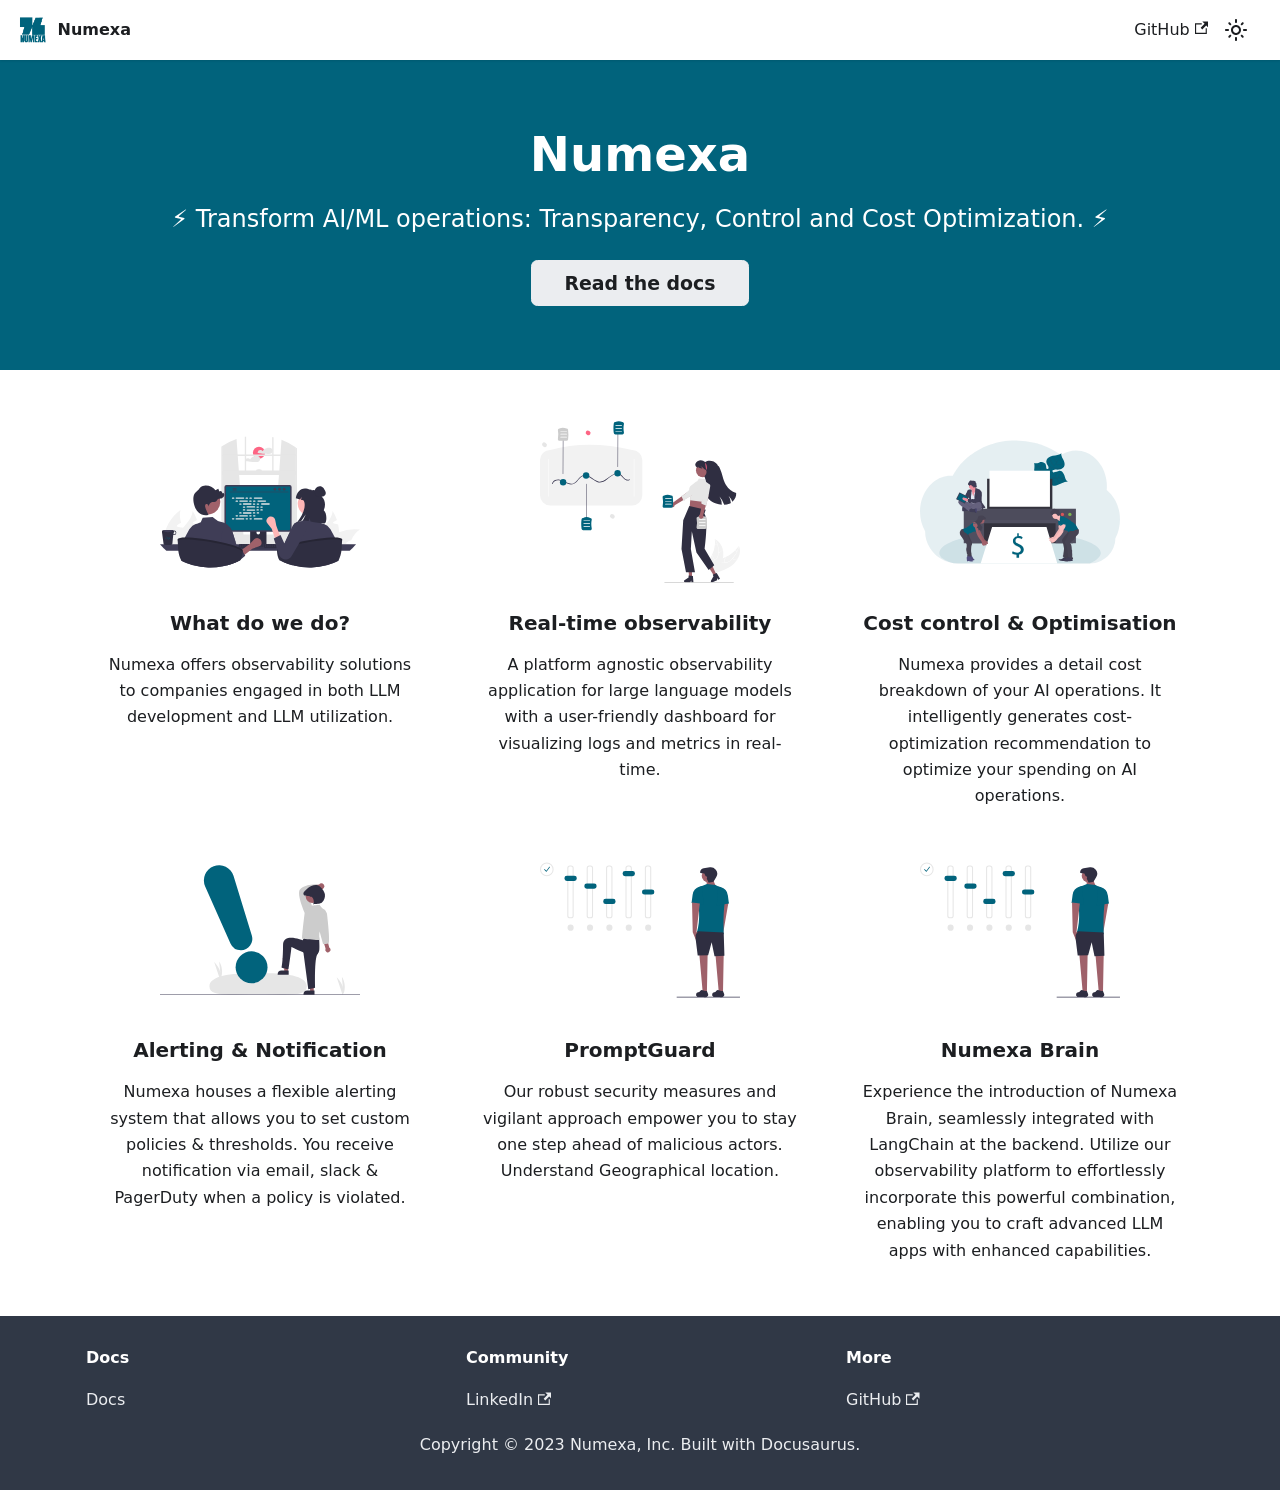
==== commit 4a34e6d5: "deploy: aff00742ad4c2f7ae7ab19017e4d94418ab52b1b" ====
--- a/index.html
+++ b/index.html
@@ -3,14 +3,14 @@
 <head>
 <meta charset="UTF-8">
 <meta name="generator" content="Docusaurus v2.4.1">
-<title data-rh="true">Numexa - Numexa HQ | Numexa</title><meta data-rh="true" name="viewport" content="width=device-width,initial-scale=1"><meta data-rh="true" name="twitter:card" content="summary_large_image"><meta data-rh="true" property="og:image" content="https://numexahq.github.io/documentation/img/docusaurus-social-card.jpg"><meta data-rh="true" name="twitter:image" content="https://numexahq.github.io/documentation/img/docusaurus-social-card.jpg"><meta data-rh="true" property="og:url" content="https://numexahq.github.io/documentation/"><meta data-rh="true" name="docusaurus_locale" content="en"><meta data-rh="true" name="docusaurus_tag" content="default"><meta data-rh="true" name="docsearch:language" content="en"><meta data-rh="true" name="docsearch:docusaurus_tag" content="default"><meta data-rh="true" property="og:title" content="Numexa - Numexa HQ | Numexa"><meta data-rh="true" name="description" content="Description will go into a meta tag in &lt;head /&gt;"><meta data-rh="true" property="og:description" content="Description will go into a meta tag in &lt;head /&gt;"><link data-rh="true" rel="icon" href="/documentation/img/favicon.ico"><link data-rh="true" rel="canonical" href="https://numexahq.github.io/documentation/"><link data-rh="true" rel="alternate" href="https://numexahq.github.io/documentation/" hreflang="en"><link data-rh="true" rel="alternate" href="https://numexahq.github.io/documentation/" hreflang="x-default"><script data-rh="true">function maybeInsertBanner(){window.__DOCUSAURUS_INSERT_BASEURL_BANNER&&insertBanner()}function insertBanner(){var n=document.getElementById("__docusaurus-base-url-issue-banner-container");if(n){n.innerHTML='\n<div id="__docusaurus-base-url-issue-banner" style="border: thick solid red; background-color: rgb(255, 230, 179); margin: 20px; padding: 20px; font-size: 20px;">\n   <p style="font-weight: bold; font-size: 30px;">Your Docusaurus site did not load properly.</p>\n   <p>A very common reason is a wrong site <a href="https://docusaurus.io/docs/docusaurus.config.js/#baseUrl" style="font-weight: bold;">baseUrl configuration</a>.</p>\n   <p>Current configured baseUrl = <span style="font-weight: bold; color: red;">/documentation/</span> </p>\n   <p>We suggest trying baseUrl = <span id="__docusaurus-base-url-issue-banner-suggestion-container" style="font-weight: bold; color: green;"></span></p>\n</div>\n';var e=document.getElementById("__docusaurus-base-url-issue-banner-suggestion-container"),s=window.location.pathname,o="/"===s.substr(-1)?s:s+"/";e.innerHTML=o}}window.__DOCUSAURUS_INSERT_BASEURL_BANNER=!0,document.addEventListener("DOMContentLoaded",maybeInsertBanner)</script><link rel="stylesheet" href="/documentation/assets/css/styles.a97b8bc0.css">
-<link rel="preload" href="/documentation/assets/js/runtime~main.6985ad27.js" as="script">
-<link rel="preload" href="/documentation/assets/js/main.338a64b3.js" as="script">
+<title data-rh="true">Numexa - Numexa HQ | Numexa</title><meta data-rh="true" name="viewport" content="width=device-width,initial-scale=1"><meta data-rh="true" name="twitter:card" content="summary_large_image"><meta data-rh="true" property="og:image" content="https://numexahq.github.io/img/docusaurus-social-card.jpg"><meta data-rh="true" name="twitter:image" content="https://numexahq.github.io/img/docusaurus-social-card.jpg"><meta data-rh="true" property="og:url" content="https://numexahq.github.io/"><meta data-rh="true" name="docusaurus_locale" content="en"><meta data-rh="true" name="docusaurus_tag" content="default"><meta data-rh="true" name="docsearch:language" content="en"><meta data-rh="true" name="docsearch:docusaurus_tag" content="default"><meta data-rh="true" property="og:title" content="Numexa - Numexa HQ | Numexa"><meta data-rh="true" name="description" content="Description will go into a meta tag in &lt;head /&gt;"><meta data-rh="true" property="og:description" content="Description will go into a meta tag in &lt;head /&gt;"><link data-rh="true" rel="icon" href="/img/favicon.ico"><link data-rh="true" rel="canonical" href="https://numexahq.github.io/"><link data-rh="true" rel="alternate" href="https://numexahq.github.io/" hreflang="en"><link data-rh="true" rel="alternate" href="https://numexahq.github.io/" hreflang="x-default"><script data-rh="true">function maybeInsertBanner(){window.__DOCUSAURUS_INSERT_BASEURL_BANNER&&insertBanner()}function insertBanner(){var n=document.getElementById("__docusaurus-base-url-issue-banner-container");if(n){n.innerHTML='\n<div id="__docusaurus-base-url-issue-banner" style="border: thick solid red; background-color: rgb(255, 230, 179); margin: 20px; padding: 20px; font-size: 20px;">\n   <p style="font-weight: bold; font-size: 30px;">Your Docusaurus site did not load properly.</p>\n   <p>A very common reason is a wrong site <a href="https://docusaurus.io/docs/docusaurus.config.js/#baseUrl" style="font-weight: bold;">baseUrl configuration</a>.</p>\n   <p>Current configured baseUrl = <span style="font-weight: bold; color: red;">/</span>  (default value)</p>\n   <p>We suggest trying baseUrl = <span id="__docusaurus-base-url-issue-banner-suggestion-container" style="font-weight: bold; color: green;"></span></p>\n</div>\n';var e=document.getElementById("__docusaurus-base-url-issue-banner-suggestion-container"),s=window.location.pathname,r="/"===s.substr(-1)?s:s+"/";e.innerHTML=r}}window.__DOCUSAURUS_INSERT_BASEURL_BANNER=!0,document.addEventListener("DOMContentLoaded",maybeInsertBanner)</script><link rel="stylesheet" href="/assets/css/styles.a97b8bc0.css">
+<link rel="preload" href="/assets/js/runtime~main.e09b3614.js" as="script">
+<link rel="preload" href="/assets/js/main.cc1cceea.js" as="script">
 </head>
 <body class="navigation-with-keyboard">
 <script>!function(){function t(t){document.documentElement.setAttribute("data-theme",t)}var e=function(){var t=null;try{t=new URLSearchParams(window.location.search).get("docusaurus-theme")}catch(t){}return t}()||function(){var t=null;try{t=localStorage.getItem("theme")}catch(t){}return t}();t(null!==e?e:"light")}()</script><div id="__docusaurus">
-<div id="__docusaurus-base-url-issue-banner-container"></div><div role="region" aria-label="Skip to main content"><a class="skipToContent_fXgn" href="#__docusaurus_skipToContent_fallback">Skip to main content</a></div><nav aria-label="Main" class="navbar navbar--fixed-top"><div class="navbar__inner"><div class="navbar__items"><button aria-label="Toggle navigation bar" aria-expanded="false" class="navbar__toggle clean-btn" type="button"><svg width="30" height="30" viewBox="0 0 30 30" aria-hidden="true"><path stroke="currentColor" stroke-linecap="round" stroke-miterlimit="10" stroke-width="2" d="M4 7h22M4 15h22M4 23h22"></path></svg></button><a class="navbar__brand" href="/documentation/"><div class="navbar__logo"><img src="/documentation/img/nxa-logo-1-transparent-colored-lg.png" alt="My Site Logo" class="themedImage_ToTc themedImage--light_HNdA"><img src="/documentation/img/nxa-logo-1-transparent-colored-lg.png" alt="My Site Logo" class="themedImage_ToTc themedImage--dark_i4oU"></div><b class="navbar__title text--truncate">Numexa</b></a></div><div class="navbar__items navbar__items--right"><a href="https://github.com/NumexaHQ" target="_blank" rel="noopener noreferrer" class="navbar__item navbar__link">GitHub<svg width="13.5" height="13.5" aria-hidden="true" viewBox="0 0 24 24" class="iconExternalLink_nPIU"><path fill="currentColor" d="M21 13v10h-21v-19h12v2h-10v15h17v-8h2zm3-12h-10.988l4.035 4-6.977 7.07 2.828 2.828 6.977-7.07 4.125 4.172v-11z"></path></svg></a><div class="toggle_vylO colorModeToggle_DEke"><button class="clean-btn toggleButton_gllP toggleButtonDisabled_aARS" type="button" disabled="" title="Switch between dark and light mode (currently light mode)" aria-label="Switch between dark and light mode (currently light mode)" aria-live="polite"><svg viewBox="0 0 24 24" width="24" height="24" class="lightToggleIcon_pyhR"><path fill="currentColor" d="M12,9c1.65,0,3,1.35,3,3s-1.35,3-3,3s-3-1.35-3-3S10.35,9,12,9 M12,7c-2.76,0-5,2.24-5,5s2.24,5,5,5s5-2.24,5-5 S14.76,7,12,7L12,7z M2,13l2,0c0.55,0,1-0.45,1-1s-0.45-1-1-1l-2,0c-0.55,0-1,0.45-1,1S1.45,13,2,13z M20,13l2,0c0.55,0,1-0.45,1-1 s-0.45-1-1-1l-2,0c-0.55,0-1,0.45-1,1S19.45,13,20,13z M11,2v2c0,0.55,0.45,1,1,1s1-0.45,1-1V2c0-0.55-0.45-1-1-1S11,1.45,11,2z M11,20v2c0,0.55,0.45,1,1,1s1-0.45,1-1v-2c0-0.55-0.45-1-1-1C11.45,19,11,19.45,11,20z M5.99,4.58c-0.39-0.39-1.03-0.39-1.41,0 c-0.39,0.39-0.39,1.03,0,1.41l1.06,1.06c0.39,0.39,1.03,0.39,1.41,0s0.39-1.03,0-1.41L5.99,4.58z M18.36,16.95 c-0.39-0.39-1.03-0.39-1.41,0c-0.39,0.39-0.39,1.03,0,1.41l1.06,1.06c0.39,0.39,1.03,0.39,1.41,0c0.39-0.39,0.39-1.03,0-1.41 L18.36,16.95z M19.42,5.99c0.39-0.39,0.39-1.03,0-1.41c-0.39-0.39-1.03-0.39-1.41,0l-1.06,1.06c-0.39,0.39-0.39,1.03,0,1.41 s1.03,0.39,1.41,0L19.42,5.99z M7.05,18.36c0.39-0.39,0.39-1.03,0-1.41c-0.39-0.39-1.03-0.39-1.41,0l-1.06,1.06 c-0.39,0.39-0.39,1.03,0,1.41s1.03,0.39,1.41,0L7.05,18.36z"></path></svg><svg viewBox="0 0 24 24" width="24" height="24" class="darkToggleIcon_wfgR"><path fill="currentColor" d="M9.37,5.51C9.19,6.15,9.1,6.82,9.1,7.5c0,4.08,3.32,7.4,7.4,7.4c0.68,0,1.35-0.09,1.99-0.27C17.45,17.19,14.93,19,12,19 c-3.86,0-7-3.14-7-7C5,9.07,6.81,6.55,9.37,5.51z M12,3c-4.97,0-9,4.03-9,9s4.03,9,9,9s9-4.03,9-9c0-0.46-0.04-0.92-0.1-1.36 c-0.98,1.37-2.58,2.26-4.4,2.26c-2.98,0-5.4-2.42-5.4-5.4c0-1.81,0.89-3.42,2.26-4.4C12.92,3.04,12.46,3,12,3L12,3z"></path></svg></button></div><div class="searchBox_ZlJk"></div></div></div><div role="presentation" class="navbar-sidebar__backdrop"></div></nav><div id="__docusaurus_skipToContent_fallback" class="main-wrapper mainWrapper_z2l0"><header class="hero hero--primary heroBanner_qdFl"><div class="container"><h1 class="hero__title">Numexa</h1><p class="hero__subtitle">⚡️ Transform AI/ML operations: Transparency, Control and Cost Optimization. ⚡️</p><div class="buttons_AeoN"><a class="button button--secondary button--lg" href="/documentation/docs/intro">Read the docs</a></div></div></header><main><section class="features_t9lD"><div class="container"><div class="row"><div class="col col--4"><div class="text--center"><svg xmlns="http://www.w3.org/2000/svg" data-name="Layer 1" width="880.16" height="576.272" viewBox="0 0 880.16 576.272" class="featureSvg_GfXr" role="img"><circle cx="435.555" cy="71.266" r="26.701" fill="#fd6584"></circle><path d="M495.313 58.623a13.235 13.235 0 0 0-11.17-9.29 1.08 1.08 0 0 0-.18 0 1.418 1.418 0 0 0-.22-.05c-8.94-1.16-18.88 1.66-25.57 7.8a23.958 23.958 0 0 0-5.83 8.04 12.917 12.917 0 0 0-10.83-5.28 13.184 13.184 0 0 0-11.8 9.51 1.526 1.526 0 0 0 .69 1.69 6.673 6.673 0 0 0 2.79 1.42c2.21.47 4.44.9 6.67 1.29q6.54 1.14 13.15 1.85 4.365.465 8.75.74c6.04.38 12.11.47 18.16.28 3-.1 5.88-.2 8.62-1.52a12.798 12.798 0 0 0 4.95-4.31 14.548 14.548 0 0 0 1.82-12.17ZM440.383 97.523a13.652 13.652 0 0 0-.56-3.3 13.26 13.26 0 0 0-11.18-9.29.965.965 0 0 0-.17 0 1.887 1.887 0 0 0-.23-.05 33.194 33.194 0 0 0-14.69 1.51c-7.26 2.43-13.63 7.33-16.7 14.33a12.922 12.922 0 0 0-10.84-5.28 13.183 13.183 0 0 0-11.8 9.51 1.555 1.555 0 0 0 .69 1.69 6.733 6.733 0 0 0 2.79 1.42c2.22.47 4.44.9 6.68 1.29q6.54 1.14 13.14 1.85a195.164 195.164 0 0 0 26.92 1.02c2.99-.1 5.88-.2 8.62-1.52a12.77 12.77 0 0 0 4.94-4.31 14.265 14.265 0 0 0 2.39-8.87Z" fill="#e6e6e6"></path><path d="M788.132 421.512a171.855 171.855 0 0 1-7.442 53.772c-.186.633-.41 1.265-.633 1.898H670.502a98.322 98.322 0 0 1 7.406-22.328c9.117-19.35 24.002-35.91 38.701-52.358 20.244-22.663 40.004-45.14 43.13-74.612a169.258 169.258 0 0 1 19.053 39.334 46.231 46.231 0 0 0-15.294 9.377c-1.229 1.154-2.531 2.829-1.898 4.429.595 1.34 2.232 1.786 3.684 2.084 3.498.67 6.996 1.34 10.494 1.972 2.753.558 5.544 1.08 8.335 1.6a182.729 182.729 0 0 1 4.02 34.832Z" fill="#f2f2f2"></path><path d="M880.16 409.455c-17.565 10.68-28.728 27.202-37.845 45.697a46.743 46.743 0 0 0-21.25 11.164c-1.264 1.154-2.567 2.828-1.897 4.428.558 1.34 2.233 1.787 3.684 2.084 3.46.67 6.996 1.34 10.457 1.973-.335.781-.67 1.6-1.005 2.381H716.2a164.174 164.174 0 0 1 17.453-19.946c1.376-1.377 2.79-2.68 4.242-4.019a173.653 173.653 0 0 1 50.238-31.705 176.734 176.734 0 0 1 92.027-12.057Z" fill="#f2f2f2"></path><path d="M735.55 477.182H632.174a167.932 167.932 0 0 1 .149-24.858c4.13-51.094 31.928-99.768 73.867-129.24-5.358 19.09-2.605 38.068 2.977 57.121-.78.26-1.562.484-2.27.782a46.236 46.236 0 0 0-15.294 9.377c-1.228 1.154-2.53 2.829-1.898 4.429.558 1.34 2.233 1.786 3.684 2.084 3.498.67 6.996 1.34 10.457 1.972 2.791.558 5.582 1.08 8.373 1.637 1.302.224 2.605.484 3.907.744.186.447.298.856.484 1.266 6.55 18.048 13.694 36.245 17.044 54.74a127.778 127.778 0 0 1 1.711 14.03c.112 1.972.187 3.944.187 5.916ZM172.133 421.512a171.855 171.855 0 0 1-7.443 53.772c-.186.633-.41 1.265-.633 1.898H54.502a98.322 98.322 0 0 1 7.406-22.328c9.117-19.35 24.002-35.91 38.701-52.358 20.244-22.663 40.004-45.14 43.13-74.612a169.258 169.258 0 0 1 19.053 39.334 46.231 46.231 0 0 0-15.294 9.377c-1.229 1.154-2.531 2.829-1.898 4.429.595 1.34 2.232 1.786 3.684 2.084 3.498.67 6.996 1.34 10.494 1.972 2.753.558 5.544 1.08 8.335 1.6a182.729 182.729 0 0 1 4.02 34.832Z" fill="#f2f2f2"></path><path d="M264.16 409.455c-17.565 10.68-28.728 27.202-37.845 45.697a46.743 46.743 0 0 0-21.25 11.164c-1.264 1.154-2.567 2.828-1.897 4.428.558 1.34 2.233 1.787 3.684 2.084 3.46.67 6.996 1.34 10.457 1.973-.335.781-.67 1.6-1.005 2.381H100.2a164.174 164.174 0 0 1 17.453-19.946c1.376-1.377 2.79-2.68 4.242-4.019a173.653 173.653 0 0 1 50.237-31.705 176.734 176.734 0 0 1 92.028-12.057Z" fill="#f2f2f2"></path><path d="M119.55 477.182H16.174a167.932 167.932 0 0 1 .149-24.858c4.13-51.094 31.928-99.768 73.867-129.24-5.358 19.09-2.605 38.068 2.977 57.121-.78.26-1.562.484-2.27.782a46.236 46.236 0 0 0-15.294 9.377c-1.228 1.154-2.53 2.829-1.898 4.429.558 1.34 2.233 1.786 3.684 2.084 3.498.67 6.996 1.34 10.457 1.972 2.791.558 5.582 1.08 8.373 1.637 1.302.224 2.605.484 3.907.744.186.447.298.856.484 1.266 6.55 18.048 13.694 36.245 17.044 54.74a127.778 127.778 0 0 1 1.711 14.03c.112 1.972.187 3.944.187 5.916Z" fill="#f2f2f2"></path><path d="m504.41 433.78 92.37 8.2.99.09V47.93l-.99-.69a288.323 288.323 0 0 0-62.01-32.94l-4.72 65.1-.43 5.96-4.67 64.56-1.44 19.86-18.93 261.7ZM275.98 40.59c-.66.42-1.32.84-1.98 1.28v400.2l1.98-.18 91.37-8.11-.17-2.3-18.93-261.7-1.44-19.86-4.67-64.56-.43-5.96-4.95-68.27a287.687 287.687 0 0 0-60.78 29.46Z" fill="#e6e6e6"></path><path d="M274 41.87c-1.33.86-2.66 1.74-3.97 2.63v403.03c0 10.07 5.97 18.51 13.95 20.66a15.249 15.249 0 0 0 4 .53h296.8a15.118 15.118 0 0 0 3.99-.53 17.06 17.06 0 0 0 7.78-4.66 22.919 22.919 0 0 0 6.18-16V51.51c-1.64-1.21-3.29-2.41-4.96-3.58l-.99-.69v400.29a16.108 16.108 0 0 1-.46 3.85c-1.41 5.95-6.06 10.31-11.54 10.31h-296.8c-6.62 0-12-6.35-12-14.16V40.59c-.66.42-1.32.84-1.98 1.28Z" fill="#e6e6e6"></path><path fill="#e6e6e6" d="M273.003 79.404h326.752v5.959H273.003z"></path><path d="M499.68 3.39c-1.98-.49-3.96-.95-5.96-1.38v161.81h5.96ZM379.04 0c-1.99.37-3.98.75-5.96 1.16v162.66h5.96ZM208.94 458.29a26.711 26.711 0 0 0 1.93 9.98 25.54 25.54 0 0 0 1.75 3.56 27.096 27.096 0 0 0 3.02 4.18 26.76 26.76 0 0 0 20.12 9.11h391.31a26.82 26.82 0 0 0 0-53.64H235.76a26.846 26.846 0 0 0-26.82 26.81Z" fill="#e6e6e6"></path><path fill="#e6e6e6" d="M597.768 169.782H273.002V149.92h324.766z"></path><path d="M449.29 154.885H421.48a10.925 10.925 0 0 1 10.925-10.925h5.959a10.925 10.925 0 0 1 10.925 10.925Z" fill="#e6e6e6"></path><path d="M0 473.61a289.004 289.004 0 0 0 28.12 28.95H834.7a289.004 289.004 0 0 0 28.12-28.95Z" fill="#3f3d56"></path><path d="M396.69 376.8v102.56h71.85V376.8a3.448 3.448 0 0 0-2.43-3.3 3.175 3.175 0 0 0-1.03-.16h-64.92a3.463 3.463 0 0 0-3.47 3.46Zm28.04 35.24a7.67 7.67 0 0 1 15.34 0v11.9a7.67 7.67 0 0 1-15.34 0Z" fill="#2f2e41"></path><path d="M396.47 476.08v9.89a1.946 1.946 0 0 0 1.93 1.94h68.43a1.94 1.94 0 0 0 1.93-1.94v-9.89ZM283.66 222.28v187.26a9.007 9.007 0 0 0 9 9h277.5a9.007 9.007 0 0 0 9-9V222.28a9.011 9.011 0 0 0-9-8.99h-277.5a9.012 9.012 0 0 0-9 8.99Z" fill="#3f3d56"></path><path d="M290.17 224.61v182.62a4.818 4.818 0 0 0 4.81 4.81h272.87a4.818 4.818 0 0 0 4.81-4.81V224.61a4.82 4.82 0 0 0-4.81-4.82H294.98a4.82 4.82 0 0 0-4.81 4.82Z" fill="#01637c"></path><path d="M345.81 490.24a2.948 2.948 0 0 0 2.32 1.11h162.34a2.987 2.987 0 0 0 2.92-3.6l-2.52-11.97a2.993 2.993 0 0 0-1.86-2.17 2.895 2.895 0 0 0-1.06-.2H350.64a2.894 2.894 0 0 0-1.06.2 2.992 2.992 0 0 0-1.86 2.17l-2.52 11.97a2.985 2.985 0 0 0 .61 2.49Z" fill="#2f2e41"></path><rect x="661.717" y="637.43" width="5" height="3" rx="0.488" transform="rotate(-180 584.257 557.998)" fill="#3f3d56"></rect><rect x="651.717" y="637.43" width="5" height="3" rx="0.488" transform="rotate(-180 574.257 557.998)" fill="#3f3d56"></rect><rect x="641.717" y="637.43" width="5" height="3" rx="0.488" transform="rotate(-180 564.257 557.998)" fill="#3f3d56"></rect><rect x="631.717" y="637.43" width="5" height="3" rx="0.488" transform="rotate(-180 554.257 557.998)" fill="#3f3d56"></rect><rect x="621.717" y="637.43" width="5" height="3" rx="0.488" transform="rotate(-180 544.257 557.998)" fill="#3f3d56"></rect><rect x="611.717" y="637.43" width="5" height="3" rx="0.488" transform="rotate(-180 534.257 557.998)" fill="#3f3d56"></rect><rect x="601.717" y="637.43" width="5" height="3" rx="0.488" transform="rotate(-180 524.257 557.998)" fill="#3f3d56"></rect><rect x="591.717" y="637.43" width="5" height="3" rx="0.488" transform="rotate(-180 514.257 557.998)" fill="#3f3d56"></rect><rect x="581.717" y="637.43" width="5" height="3" rx="0.488" transform="rotate(-180 504.257 557.998)" fill="#3f3d56"></rect><rect x="571.717" y="637.43" width="5" height="3" rx="0.488" transform="rotate(-180 494.257 557.998)" fill="#3f3d56"></rect><rect x="561.717" y="637.43" width="5" height="3" rx="0.488" transform="rotate(-180 484.257 557.998)" fill="#3f3d56"></rect><rect x="551.717" y="637.43" width="5" height="3" rx="0.488" transform="rotate(-180 474.257 557.998)" fill="#3f3d56"></rect><rect x="541.717" y="637.43" width="5" height="3" rx="0.488" transform="rotate(-180 464.257 557.998)" fill="#3f3d56"></rect><rect x="531.717" y="637.43" width="5" height="3" rx="0.488" transform="rotate(-180 454.257 557.998)" fill="#3f3d56"></rect><rect x="521.717" y="637.43" width="5" height="3" rx="0.488" transform="rotate(-180 444.257 557.998)" fill="#3f3d56"></rect><rect x="511.717" y="637.43" width="5" height="3" rx="0.488" transform="rotate(-180 434.257 557.998)" fill="#3f3d56"></rect><rect x="661.835" y="642.43" width="5" height="3" rx="0.488" transform="rotate(-180 584.375 562.998)" fill="#3f3d56"></rect><rect x="651.835" y="642.43" width="5" height="3" rx="0.488" transform="rotate(-180 574.375 562.998)" fill="#3f3d56"></rect><rect x="641.835" y="642.43" width="5" height="3" rx="0.488" transform="rotate(-180 564.375 562.998)" fill="#3f3d56"></rect><rect x="631.835" y="642.43" width="5" height="3" rx="0.488" transform="rotate(-180 554.375 562.998)" fill="#3f3d56"></rect><rect x="621.835" y="642.43" width="5" height="3" rx="0.488" transform="rotate(-180 544.375 562.998)" fill="#3f3d56"></rect><rect x="611.835" y="642.43" width="5" height="3" rx="0.488" transform="rotate(-180 534.375 562.998)" fill="#3f3d56"></rect><rect x="601.835" y="642.43" width="5" height="3" rx="0.488" transform="rotate(-180 524.375 562.998)" fill="#3f3d56"></rect><rect x="591.835" y="642.43" width="5" height="3" rx="0.488" transform="rotate(-180 514.375 562.998)" fill="#3f3d56"></rect><rect x="581.835" y="642.43" width="5" height="3" rx="0.488" transform="rotate(-180 504.375 562.998)" fill="#3f3d56"></rect><rect x="571.835" y="642.43" width="5" height="3" rx="0.488" transform="rotate(-180 494.375 562.998)" fill="#3f3d56"></rect><rect x="561.835" y="642.43" width="5" height="3" rx="0.488" transform="rotate(-180 484.375 562.998)" fill="#3f3d56"></rect><rect x="551.835" y="642.43" width="5" height="3" rx="0.488" transform="rotate(-180 474.375 562.998)" fill="#3f3d56"></rect><rect x="541.835" y="642.43" width="5" height="3" rx="0.488" transform="rotate(-180 464.375 562.998)" fill="#3f3d56"></rect><rect x="531.835" y="642.43" width="5" height="3" rx="0.488" transform="rotate(-180 454.375 562.998)" fill="#3f3d56"></rect><rect x="521.835" y="642.43" width="5" height="3" rx="0.488" transform="rotate(-180 444.375 562.998)" fill="#3f3d56"></rect><rect x="511.835" y="642.43" width="5" height="3" rx="0.488" transform="rotate(-180 434.375 562.998)" fill="#3f3d56"></rect><rect x="578.835" y="648.43" width="40" height="3" rx="0.488" transform="rotate(-180 518.875 568.998)" fill="#3f3d56"></rect><path d="M308.692 244.947h255.323a1.016 1.016 0 0 0 0-2.031H308.692a1.016 1.016 0 0 0 0 2.03Z" fill="#3f3d56"></path><ellipse cx="546.635" cy="231.649" rx="5.95" ry="6.083" fill="#3f3d56"></ellipse><ellipse cx="526.079" cy="231.649" rx="5.95" ry="6.083" fill="#3f3d56"></ellipse><ellipse cx="505.523" cy="231.649" rx="5.95" ry="6.083" fill="#3f3d56"></ellipse><path d="M319.98 228.18a1.095 1.095 0 0 0 1.09 1.1h14.6a1.105 1.105 0 0 0 0-2.21h-14.6a1.103 1.103 0 0 0-1.09 1.11ZM319.98 232.33a1.095 1.095 0 0 0 1.09 1.1h14.6a1.105 1.105 0 0 0 0-2.21h-14.6a1.103 1.103 0 0 0-1.09 1.11ZM319.98 236.47a1.103 1.103 0 0 0 1.09 1.11h14.6a1.105 1.105 0 0 0 0-2.21h-14.6a1.095 1.095 0 0 0-1.09 1.1Z" fill="#3f3d56"></path><rect x="316.366" y="268.543" width="11.006" height="5.76" rx="2.88" fill="#e6e6e6"></rect><rect x="376.366" y="268.543" width="11.006" height="5.76" rx="2.88" fill="#e6e6e6"></rect><rect x="393.366" y="268.543" width="11.006" height="5.76" rx="2.88" fill="#e6e6e6"></rect><rect x="332.686" y="268.063" width="38.366" height="5.76" rx="2.88" fill="#e6e6e6"></rect><rect x="412.686" y="268.063" width="38.366" height="5.76" rx="2.88" fill="#e6e6e6"></rect><rect x="332.366" y="281.543" width="11.006" height="5.76" rx="2.88" fill="#e6e6e6"></rect><rect x="392.366" y="281.543" width="11.006" height="5.76" rx="2.88" fill="#e6e6e6"></rect><rect x="409.366" y="281.543" width="11.006" height="5.76" rx="2.88" fill="#e6e6e6"></rect><rect x="348.686" y="281.063" width="38.366" height="5.76" rx="2.88" fill="#e6e6e6"></rect><rect x="428.686" y="281.063" width="38.366" height="5.76" rx="2.88" fill="#e6e6e6"></rect><rect x="348.366" y="294.543" width="11.006" height="5.76" rx="2.88" fill="#e6e6e6"></rect><rect x="408.366" y="294.543" width="11.006" height="5.76" rx="2.88" fill="#e6e6e6"></rect><rect x="425.366" y="294.543" width="11.006" height="5.76" rx="2.88" fill="#e6e6e6"></rect><rect x="364.686" y="294.063" width="38.366" height="5.76" rx="2.88" fill="#e6e6e6"></rect><rect x="444.686" y="294.063" width="38.366" height="5.76" rx="2.88" fill="#e6e6e6"></rect><rect x="364.366" y="307.543" width="11.006" height="5.76" rx="2.88" fill="#e6e6e6"></rect><rect x="424.366" y="307.543" width="11.006" height="5.76" rx="2.88" fill="#e6e6e6"></rect><rect x="441.366" y="307.543" width="11.006" height="5.76" rx="2.88" fill="#e6e6e6"></rect><rect x="380.686" y="307.063" width="38.366" height="5.76" rx="2.88" fill="#e6e6e6"></rect><rect x="376.366" y="359.237" width="11.006" height="5.76" rx="2.88" fill="#e6e6e6"></rect><rect x="393.366" y="359.237" width="11.006" height="5.76" rx="2.88" fill="#e6e6e6"></rect><rect x="412.686" y="359.717" width="38.366" height="5.76" rx="2.88" fill="#e6e6e6"></rect><rect x="316.366" y="359.237" width="11.006" height="5.76" rx="2.88" fill="#e6e6e6"></rect><rect x="332.686" y="359.717" width="38.366" height="5.76" rx="2.88" fill="#e6e6e6"></rect><rect x="332.366" y="346.237" width="11.006" height="5.76" rx="2.88" fill="#e6e6e6"></rect><rect x="392.366" y="346.237" width="11.006" height="5.76" rx="2.88" fill="#e6e6e6"></rect><rect x="409.366" y="346.237" width="11.006" height="5.76" rx="2.88" fill="#e6e6e6"></rect><rect x="348.686" y="346.717" width="38.366" height="5.76" rx="2.88" fill="#e6e6e6"></rect><rect x="348.366" y="333.237" width="11.006" height="5.76" rx="2.88" fill="#e6e6e6"></rect><rect x="408.366" y="333.237" width="11.006" height="5.76" rx="2.88" fill="#e6e6e6"></rect><rect x="425.366" y="333.237" width="11.006" height="5.76" rx="2.88" fill="#e6e6e6"></rect><rect x="364.686" y="333.717" width="38.366" height="5.76" rx="2.88" fill="#e6e6e6"></rect><rect x="364.366" y="320.237" width="11.006" height="5.76" rx="2.88" fill="#e6e6e6"></rect><rect x="424.366" y="320.237" width="11.006" height="5.76" rx="2.88" fill="#e6e6e6"></rect><rect x="441.366" y="320.237" width="11.006" height="5.76" rx="2.88" fill="#e6e6e6"></rect><rect x="380.686" y="320.717" width="38.366" height="5.76" rx="2.88" fill="#e6e6e6"></rect><path d="M349.912 545.952c-.22.11-.44.22-.66.32q-2.085 1.035-4.2 2.04-6.33 3.015-12.82 5.73a285.483 285.483 0 0 1-34.97 12.03c-2-12.47-3.94-41.88-5.8-63.51-.35-4.07-.7-7.86-1.05-11.21a97.155 97.155 0 0 0-1.89-13.08 4.36 4.36 0 0 0-.39-.97c.19 1.73.39 6.89.58 14.05.1 3.35.19 7.14.29 11.21.47 20.82.96 49.15 1.45 65.28-1.39.34-2.79.68-4.19 1-.88.21-1.77.41-2.66.6-1.08.24-2.16.48-3.24.7q-1.695.36-3.39.69a290.072 290.072 0 0 1-56.06 5.44c-1.25 0-2.49-.01-3.74-.02-.38 0-.76-.01-1.15-.02-1.1-.02-2.24-.04-3.4-.07a288.591 288.591 0 0 1-65.84-9.49l.87-64.11.15-11.21.06-4.25a15.182 15.182 0 0 0-.88 4.25c-.35 2.73-.71 6.6-1.07 11.21-1.37 17.76-2.78 46.41-4.24 62.71-17.29-4.92-29.93-9.41-45.73-17.31-.61-.3-1.23-.61-1.84-.92.11-.77.23-1.54.34-2.33 1.79-12.44-.32-28.63 1.66-42.15 1.51-10.43 3.07-20.45 4.64-28.95 1.9-10.23 3.83-18.27 5.74-22.18 2.2-4.51 4.4-8.95 6.53-13.2l2.71-5.39c.48-.95.96-1.89 1.43-2.81 2.14-4.19 4.16-8.06 6.01-11.49 1.3-2.41 2.5-4.59 3.6-6.5 1.29-2.25 2.43-4.11 3.37-5.52a55.306 55.306 0 0 1 29.28-22.21l.3-.08.29.12.33.15 19.06-6.97 8.51-20.49 43.71-2.69 7.06 5.37 3.61 2.75 3.85 2.93 7.08 5.39 2.01.62 2.99.92 20.45 6.28.21-.09.3.08a55.168 55.168 0 0 1 27.36 19.5c.68.88 1.31 1.79 1.92 2.71 1.66 2.46 3.9 6.35 6.54 11.23 1.09 2.01 2.24 4.19 3.45 6.5.73 1.39 7.03 21.05 13.16 41.13 5.73 18.8 11.31 37.97 12.04 42.89.13.91.27 1.83.4 2.74.83 5.69 1.65 11.42 2.44 17.01 1.17 8.29 2.31 16.29 3.4 23.44l.03.2Z" fill="#3f3d56"></path><path opacity="0.2" d="m303.59 473.566-8.497-32.792-7.503 28.296 16 4.496z"></path><path d="M15.83 473.186a6.416 6.416 0 0 0 6.182 4.33l26.492-.681a6.328 6.328 0 0 0 5.981-4.657l3.749-40.087a9.794 9.794 0 0 0 4.238.87 9.661 9.661 0 0 0-.485-19.316 8.184 8.184 0 0 0-1.736.18 6.548 6.548 0 0 0-4.874-2.102l-40.75 1.052a5.854 5.854 0 0 0-1.006.125 6.365 6.365 0 0 0-4.873 8.264Zm43.173-43.817 2.667-9.553a6.506 6.506 0 0 0 .02-3.374c.13 0 .244-.062.374-.062a6.91 6.91 0 0 1 .323 13.817 6.505 6.505 0 0 1-3.384-.828Z" fill="#2f2e41"></path><path d="M13.621 412.9c.868 4.964 10.63 8.453 22.366 7.847 10.793-.497 19.617-4.287 21.234-8.779a6.025 6.025 0 0 0-1.844-.245l-40.75 1.052a5.854 5.854 0 0 0-1.006.125Z" fill="#3f3d56"></path><path d="M38.138 451.158a.497.497 0 0 0 .15-.067l5.754-3.766a.5.5 0 0 0 0-.836l-5.98-3.916a.5.5 0 1 0-.547.835l5.34 3.499-5.113 3.348a.5.5 0 0 0 .396.903ZM29.051 451.577a.5.5 0 0 0 .126-.919l-5.303-3.04L29 443.81a.5.5 0 1 0-.596-.803l-5.739 4.263a.5.5 0 0 0 .05.835l5.965 3.42a.5.5 0 0 0 .371.05ZM37.566 454.458a.482.482 0 0 0 .137-.058.5.5 0 0 0 .167-.687l-8.155-13.409a.5.5 0 0 0-.855.52l8.156 13.41a.5.5 0 0 0 .55.224Z" fill="#01637c"></path><path d="M785.15 547.04c-.61.31-1.23.62-1.84.92-15.8 7.9-28.44 12.39-45.73 17.31-1.46-16.3-2.87-44.95-4.24-62.71-.36-4.61-.72-8.48-1.07-11.21a15.182 15.182 0 0 0-.88-4.25l.06 4.25.15 11.21.87 64.11a288.588 288.588 0 0 1-65.84 9.49c-1.16.03-2.3.05-3.4.07-.39.01-.77.02-1.15.02-1.25.01-2.49.02-3.74.02a289.271 289.271 0 0 1-69.54-8.43c.49-16.13.98-44.46 1.449-65.28.1-4.07.19-7.86.29-11.21.19-7.16.39-12.32.58-14.05a4.362 4.362 0 0 0-.39.97 97.154 97.154 0 0 0-1.89 13.08c-.35 3.35-.7 7.14-1.05 11.21-1.86 21.63-3.8 51.04-5.8 63.51a285.473 285.473 0 0 1-34.97-12.03q-9-3.75-17.68-8.09c1.1-7.2 2.25-15.27 3.43-23.64.92-6.49 1.87-13.16 2.84-19.75 1.5-10.18 52.46-120.11 64.47-123.96l.3-.08.21.09 20.45-6.28 2.99-.92 2.01-.62 7.08-5.39 3.85-2.93 3.61-2.75 7.06-5.37 43.71 2.69 8.51 20.49 19.06 6.97.33-.15.29-.12.3.08a55.306 55.306 0 0 1 29.28 22.21c.94 1.41 2.08 3.27 3.37 5.52 1.1 1.91 2.3 4.09 3.6 6.5 1.85 3.43 3.87 7.3 6.01 11.49.47.92.95 1.86 1.43 2.81q1.335 2.64 2.71 5.39c2.13 4.25 4.33 8.69 6.53 13.2 1.91 3.91 3.84 11.95 5.74 22.18 1.57 8.5 3.13 18.52 4.64 28.95 1.98 13.52-.13 29.71 1.66 42.15.11.79.23 1.56.34 2.33Z" fill="#3f3d56"></path><circle cx="656.954" cy="296.158" r="50.836" fill="#ffb6b6"></circle><path opacity="0.2" d="m575.659 473.566 8.497-32.792 7.503 28.296-16 4.496z"></path><path d="M801.77 452.2c-3.04 41.88.11 60.32-16.67 94.85a286.16 286.16 0 0 1-47.52 18.22q-2.55.72-5.11 1.4a288.588 288.588 0 0 1-65.84 9.49c-1.16.03-2.3.05-3.4.07-.39.01-.77.02-1.15.02-1.25.01-2.49.02-3.74.02a289.271 289.271 0 0 1-69.54-8.43q-3.42-.84-6.81-1.77a285.473 285.473 0 0 1-34.97-12.03q-9-3.75-17.68-8.09c-1.31-.66-2.62-1.32-3.91-2-6.63-11.66-10.4-25.84-10.48-42.88 4.59-29.36 276.68-74.19 286.82-48.87Z" fill="#2f2e41"></path><path d="M801.761 459.372c.156-2.593.33-5.27.532-8.06-10.14-25.32-282.23 19.51-286.82 48.87.012 2.692.127 5.304.32 7.855 11.116-28.978 269.606-71.586 285.968-48.665Z" opacity="0.2"></path><path d="m508.182 454.175 22.334-11.167-18.611-50.25L507 367.416a19.161 19.161 0 0 0-31.282-10.908 19.161 19.161 0 0 0-2.493 26.519l18.207 22.759Z" fill="#ffb6b6"></path><path d="m530.516 433.703-29.778 14.889 22.598 70.809a30.977 30.977 0 0 0 22.336 20.716 30.977 30.977 0 0 0 33.738-14.197l59.924-102.714a31.62 31.62 0 0 0-10.195-42.982 31.62 31.62 0 0 0-45.296 12.765l-36.576 77.937Z" fill="#3f3d56"></path><circle cx="209.508" cy="287.552" r="55.935" fill="#a0616a"></circle><path d="M154.244 249.006c4.548-6.13 11.085-10.488 16.085-16.255 2.744-3.164 5.021-6.75 8.106-9.582 5.73-5.263 13.744-7.42 21.52-7.688a54.305 54.305 0 0 1 44.331 21.038l12.194-7.149 4.817 12.68a7.39 7.39 0 0 1 11.264 9.248c.967-2.99 5.399-3.624 7.842-1.649 2.444 1.975 3.098 5.488 2.7 8.604a17.32 17.32 0 0 1-13.065 14.326c-5.305 1.182-11.478-.06-15.723 3.333-3.404 2.72-4.431 7.671-7.904 10.3-4.28 3.241-10.33 1.743-15.65 2.459-9.308 1.253-16.678 10.773-15.56 20.098-.842-2.943-1.727-5.97-3.638-8.36-1.912-2.39-5.131-4.007-8.063-3.128-4.846 1.452-5.638 8.057-4.464 12.978 3.115 13.05 14.92 34.144 14.92 34.144-15.328 6.046-33.59.329-45.416-11.144-11.826-11.473-17.985-27.719-20.668-43.976-2.276-13.786-1.953-29.056 6.372-40.277ZM720.662 324.182c10.642-24.398 4.613-46.85-8.36-58.76v-.01c-5.1-11.43-11.88-20.25-19.64-22.32-3.75-2.41-7.39-5.24-11.43-6.68a14.887 14.887 0 0 0-11.68.53l-2.06-.55c-1.75-4.47-3.8-4.56-6.08-1.62-8.78-4.09-16.69-5.92-23.73-5.92-22.96 0-36.54 19.44-40.14 42.94l19.19 5.11 6.67-10.63-3.08 11.59 10.59 2.81c16.12 20.99-3.17 69.41-27.62 96.35q8.73-2.415 17.39-4.08l20.98-30.76-13 28c6.75-.99 15.36-.04 24.77 1.87 3.17-4.14 4.84-9.66 3.2-14.58a55.745 55.745 0 0 1 5.48 16.53c19.86 4.85 46.95 7.34 61.55 9.18 11.796-3.85 11.828-47.34-3-59Z" fill="#2f2e41"></path><path d="M727.585 241.19c7.795 17.454-7.933 24.96-22.341 24.749-13.02-.192-24.084-9.338-24.748-22.341a23.576 23.576 0 0 1 22.341-24.749c13.003-.664 19.439 10.453 24.748 22.342Z" fill="#2f2e41"></path><path d="m365.982 525.309-12.84-21.416 42.692-32.388 17.75-18.74a19.161 19.161 0 0 1 32.244 7.603 19.161 19.161 0 0 1-12.142 23.706l-27.582 9.417Z" fill="#a0616a"></path><path d="m375.262 524.602-19.99 16.66-5.39 4.49-.63.52q-2.085 1.035-4.2 2.04-6.33 3.015-12.82 5.73a285.483 285.483 0 0 1-34.97 12.03q-3.39.93-6.81 1.77c-1.39.34-2.79.68-4.19 1-.88.21-1.77.41-2.66.6-1.08.24-2.16.48-3.24.7q-1.695.36-3.39.69a30.963 30.963 0 0 1-9.62-22.44c0-.27 0-.55.01-.83l3.21-82.33 1.42-36.49a31.618 31.618 0 0 1 31.69-30.78c.96 0 1.91.05 2.85.14.68.88 1.31 1.79 1.92 2.71 1.66 2.46 3.9 6.35 6.54 11.23 1.09 2.01 2.24 4.19 3.45 6.5.73 1.39 7.03 21.05 13.16 41.13l-2.7 20.97-4.88 37.8 20.02-13.14 14.1-9.26 1.67 2.79 4.35 7.26 8.4 14Z" fill="#3f3d56"></path><path d="M364.302 501.072c-.01 1.7-.05 3.37-.14 5.02a97.248 97.248 0 0 1-1.58 13.56 79.144 79.144 0 0 1-7.31 21.61c-.46.91-.95 1.81-1.45 2.69-1.29.68-2.6 1.34-3.91 2-.22.11-.44.22-.66.32q-8.355 4.155-17.02 7.77a285.483 285.483 0 0 1-34.97 12.03q-3.39.93-6.81 1.77-6.675 1.65-13.48 2.99a290.072 290.072 0 0 1-56.06 5.44c-1.25 0-2.49-.01-3.74-.02-.38 0-.76-.01-1.15-.02-1.1-.02-2.24-.04-3.4-.07a288.591 288.591 0 0 1-65.84-9.49q-2.565-.675-5.11-1.4a286.165 286.165 0 0 1-47.52-18.22c-16.78-34.53-13.63-52.97-16.67-94.85 6.24-15.59 111.81-4.58 193.09 13.03 22.06 4.78 42.32 10.05 58.33 15.41 16.54 5.53 28.53 11.15 33.23 16.43a7.937 7.937 0 0 1 2.17 4Z" fill="#2f2e41"></path><path d="M77.488 459.372c-.155-2.593-.329-5.27-.531-8.06 10.14-25.32 282.23 19.51 286.82 48.87a110.45 110.45 0 0 1-.322 7.855C352.34 479.059 93.851 436.45 77.488 459.372Z" opacity="0.2"></path></svg></div><div class="text--center padding-horiz--md"><h3>What do we do?</h3><p>Numexa offers observability solutions to companies engaged in both LLM development and LLM utilization.</p></div></div><div class="col col--4"><div class="text--center"><svg xmlns="http://www.w3.org/2000/svg" data-name="Layer 1" width="813.411" height="656.337" viewBox="0 0 813.411 656.337" class="featureSvg_GfXr" role="img"><path d="M788.66 579.106c20.72-19.505 31.403-48.723 20.272-73.44-16.204 24.872-42.88 44.459-73.808 54.196-12.046 3.792-25.899 6.92-32.45 16.486-4.078 5.952-4.375 13.406-2.538 20.146 1.837 6.74 5.62 12.939 9.364 19.054l.021 1.728c29.32-7.459 58.42-18.666 79.14-38.17Z" fill="#f2f2f2"></path><path d="M808.309 505.798c-3.494 21.524-14.925 42.218-32.402 57.818a51.44 51.44 0 0 1-12.77 8.707 33.523 33.523 0 0 1-15.296 2.827c-4.946-.158-9.983-.816-14.887.073a18.158 18.158 0 0 0-11.917 7.741c-3.25 4.781-4.33 10.292-5.17 15.713-.933 6.019-1.792 12.283-5.755 17.461-.48.627.668 1.238 1.148.612 6.895-9.009 4.588-20.521 9.24-30.236 2.17-4.533 5.927-8.525 11.542-9.894 4.911-1.197 10.107-.521 15.112-.324a35.978 35.978 0 0 0 15.076-2.28 48.262 48.262 0 0 0 13.107-8.248 103.58 103.58 0 0 0 21.586-25.55 96.835 96.835 0 0 0 12.732-34.396c.12-.743-1.227-.763-1.346-.024Z" fill="#fff"></path><path d="M781.896 558.806a20.135 20.135 0 0 0 23.31-1.489c.615-.53-.304-1.385-.92-.855a18.64 18.64 0 0 1-21.686 1.347c-.698-.447-1.397.552-.704.997ZM750.336 575.517a27.075 27.075 0 0 1 5.273-21.546c.477-.628-.671-1.24-1.148-.611a28.152 28.152 0 0 0-5.434 22.43c.144.743 1.452.466 1.31-.273ZM801.613 529.354a9.154 9.154 0 0 1-5.875-6.7c-.133-.745-1.442-.467-1.31.273a10.249 10.249 0 0 0 6.481 7.424.76.76 0 0 0 .926-.192.545.545 0 0 0-.222-.805Z" fill="#fff"></path><path d="M710.683 477.564c.068.467.135.934.195 1.408a101.685 101.685 0 0 1 .848 18.948c-.014.49-.038.986-.07 1.474a110.234 110.234 0 0 1-12.317 44.091 115.864 115.864 0 0 1-10.038 15.956c-5.259 7.029-11.604 14.287-13.817 22.182a18.147 18.147 0 0 0-.547 2.496l32.155 33.046c.116.043.225.093.341.137l1.215 1.37c.217-.25.437-.514.654-.765.127-.145.247-.297.373-.442.083-.099.165-.198.245-.284.028-.032.055-.066.074-.092.08-.085.145-.172.217-.25q1.846-2.21 3.663-4.448c.009-.007.009-.007.01-.02 9.195-11.394 17.376-23.555 23.172-36.408.175-.387.358-.78.517-1.182a103.131 103.131 0 0 0 6.055-17.878 88.687 88.687 0 0 0 1.765-10.1 73.201 73.201 0 0 0-1.778-26.203c-4.33-17.142-14.921-32.89-31.646-42.326a73.45 73.45 0 0 0-1.286-.71Z" fill="#f2f2f2"></path><path d="M710.272 477.993c12.128 19.013 17.342 41.515 14.199 63.112a40.428 40.428 0 0 1-4.161 13.632 27.288 27.288 0 0 1-10.255 10.257c-4.058 2.461-8.537 4.57-11.835 7.846a14.415 14.415 0 0 0-4.151 12.414c.718 5.517 3.675 10.482 6.761 15.25 3.427 5.293 7.082 10.745 7.506 16.951.052.752 1.392.64 1.34-.112-.737-10.799-10.558-18.784-13.576-28.974-1.408-4.755-1.175-9.907 2.36-13.937 3.091-3.524 7.707-5.702 11.84-8.163a29.571 29.571 0 0 0 10.458-9.706 37.744 37.744 0 0 0 4.75-13.442 88.277 88.277 0 0 0-.472-31.69 97.483 97.483 0 0 0-13.672-34.123c-.418-.656-1.508.032-1.092.685Z" fill="#fff"></path><path d="M725.919 534.132c8.807-.08 16.321-5.82 17.58-13.381.124-.745-1.202-.947-1.327-.202-1.18 7.084-8.15 12.344-16.382 12.419-.867.008-.733 1.172.129 1.164ZM712.301 563.982a28.747 28.747 0 0 1-10.721-19.96c-.055-.752-1.395-.64-1.34.112a29.922 29.922 0 0 0 11.205 20.75c.63.52 1.483-.386.856-.902ZM721.251 500.303a11.295 11.295 0 0 1-9.334-2.276c-.622-.525-1.475.381-.856.903a12.656 12.656 0 0 0 10.32 2.538c.357-.07.639-.295.605-.638a.658.658 0 0 0-.735-.526Z" fill="#fff"></path><circle cx="661.933" cy="199.635" r="27.567" fill="#a0616a"></circle><path d="M782.73 326.993a89.753 89.753 0 0 0-15.75-24.57 60.651 60.651 0 0 1 9.21 29.41 46.474 46.474 0 0 1-6.29 3.29 60.27 60.27 0 0 1-20.61 4.63 89.932 89.932 0 0 0-19.31-34.33 60.796 60.796 0 0 1 9.26 34.18 95.196 95.196 0 0 1-23.19-4.97c-11.25-3.87-22.17-9.65-29.95-18.64-8.42-9.73-12.57-22.57-13.91-35.37-1.34-12.79-.08-25.7 1.19-38.5.6-6.1-4.48-13.12-3.88-19.22h.4c2.67-3.66 5.39-7.41 6.7-11.75 1.3-4.33.96-9.44-2.03-12.85a13.962 13.962 0 0 0-6.13-3.8c-.22-.28-.46-.55-.71-.82a57.011 57.011 0 0 0-15.75-11.78c4.25 3.21 7.09 6.84 8.41 10.59q-5.52-1.215-11.04-2.42a53.173 53.173 0 0 0-3.88-3.72 40.833 40.833 0 0 0-4.97-3.45 15.856 15.856 0 0 1 4.29 6.12c-4.73-1.19-9.46-2.98-11.92-7.05-4.08-6.73.77-15.81 7.54-19.83a26.977 26.977 0 0 1 31.33 3.45c9.79-7.21 23.73-7.09 34.62-1.7a50.62 50.62 0 0 1 18.06 15.71 70.638 70.638 0 0 0-8.18-.57 25.087 25.087 0 0 1 10.71 4.24 73.77 73.77 0 0 1 3.88 6.79q1.155 2.295 2.18 4.65c4.19 9.54 6.92 19.7 9.75 29.74 3.3 11.7 6.84 23.48 13.02 33.95a76.252 76.252 0 0 0 42.05 33.55c1.47 13.23-4.99 26.17-15.1 35.04Z" fill="#2f2e41"></path><path fill="#a0616a" d="m718.758 625.675-10.006 4.658-22.73-36.38 14.769-6.875 17.967 38.597z"></path><path d="m732.11 640.553-7.175 3.341-4.435-6.179-.127 8.303-19.032 8.86a4.72 4.72 0 0 1-6.062-6.667l10.312-17.573-3.188-6.85 16.43-6.487Z" fill="#2f2e41"></path><path fill="#a0616a" d="M618.304 636.194h-11.038l-5.253-42.573h16.291v42.573z"></path><path d="M624.13 655.319h-7.916l-1.413-7.474-3.619 7.474h-20.994a4.72 4.72 0 0 1-2.681-8.603l16.765-11.579v-7.555l17.634 1.053Z" fill="#2f2e41"></path><path fill="#a0616a" d="m669.286 313.604-9.145 27.903-3.023 22.619-48.578-14.998 4.493-50.472 10.104-9.996 46.149 24.944z"></path><ellipse cx="389.03" cy="168.858" rx="8.857" ry="10.195" transform="rotate(-56.364 178.69 288.325)" fill="#fd6584"></ellipse><ellipse cx="487.562" cy="508.175" rx="8.857" ry="10.195" transform="rotate(-56.364 277.221 627.641)" fill="#e6e6e6"></ellipse><ellipse cx="211.562" cy="217.175" rx="8.857" ry="10.195" transform="rotate(-56.364 1.221 336.641)" fill="#e6e6e6"></ellipse><path d="M567.917 464.234H234.673a41.425 41.425 0 0 1-41.378-41.378V279.612a41.425 41.425 0 0 1 41.378-41.378c106.336-29.46 217.862-26.7 333.244 0a41.425 41.425 0 0 1 41.378 41.378v143.244a41.425 41.425 0 0 1-41.378 41.378Z" transform="translate(-193.295 -121.832)" fill="#f2f2f2" style="isolation:isolate"></path><path d="M228.795 427.734a1 1 0 0 1-1-1v-151a1 1 0 0 1 2 0v151a1 1 0 0 1-1 1ZM575.795 427.734a1 1 0 0 0 1-1v-151a1 1 0 1 0-2 0v151a1 1 0 0 0 1 1Z" transform="translate(-193.295 -121.832)" fill="#fff" style="isolation:isolate"></path><path d="M316.5 185.903h-.003a1 1 0 0 1-.997-1.004l.5-153a1 1 0 0 1 1-.996h.003a1 1 0 0 1 .997 1.003l-.5 153a1 1 0 0 1-1 .997ZM188.5 404.903h-.003a1 1 0 0 1-.997-1.003l.5-149a1 1 0 0 1 1-.997h.003a1 1 0 0 1 .997 1.003l-.5 149a1 1 0 0 1-1 .997ZM93.5 213.903h-.003a1 1 0 0 1-.997-1.004l.5-151a1 1 0 0 1 1-.996h.003A1 1 0 0 1 95 61.906l-.5 151a1 1 0 0 1-1 .997ZM52.21 254.102c1.925-10.397 13.746-15.192 23.324-14.377 13.688 1.163 25.112 10.176 37.852 14.424 6.157 2.053 12.78 3.18 19.232 1.999a29.287 29.287 0 0 0 13.664-6.899c7.407-6.33 12.415-14.965 19.828-21.289a24.685 24.685 0 0 1 14.29-6.24c6.542-.434 12.947 1.782 18.68 4.753 11.39 5.902 20.713 15.294 32.844 19.85a33.592 33.592 0 0 0 17.503 1.807 45.572 45.572 0 0 0 16.453-6.828c10.445-6.599 19.053-15.755 30.035-21.542 5.4-2.846 11.4-5.023 17.57-5.065a23.278 23.278 0 0 1 16.013 6.41c8.317 7.562 14.875 19.497 27.578 19.706a13.784 13.784 0 0 0 7.51-2.06c1.639-1.014.134-3.61-1.514-2.591-5.178 3.202-11.414 1.181-16.134-1.924-5.026-3.308-8.594-8.363-12.696-12.67-4.075-4.278-8.83-7.882-14.692-9.217a31.955 31.955 0 0 0-17.505 1.463c-12 4.181-21.083 12.787-31.042 20.275-9.815 7.379-21.275 13.763-33.939 10.69-12.61-3.06-22.175-12.609-33.08-19.018-10.543-6.196-23.465-10.152-34.817-3.633-8.578 4.926-14.001 13.626-20.59 20.713-3.25 3.497-6.875 6.747-11.267 8.733-6.101 2.76-12.997 2.439-19.353.803-13.258-3.413-24.44-12.34-37.94-15.01-10.02-1.983-21.881.515-27.997 9.373a17.032 17.032 0 0 0-2.704 6.567c-.35 1.887 2.541 2.696 2.893.797Z" fill="#3f3d56"></path><circle cx="94" cy="247.653" r="13" fill="#01637c"></circle><circle cx="187.5" cy="220.153" r="13" fill="#01637c"></circle><circle cx="315.5" cy="211.153" r="13" fill="#01637c"></circle><path d="M203.986 442.986h-28.514a6.514 6.514 0 0 1-6.445-5.6 144.98 144.98 0 0 1 0-39.047 6.515 6.515 0 0 1 6.316-5.6c9.285-4.986 18.962-4.987 28.766 0a6.436 6.436 0 0 1 4.875 2.363 6.587 6.587 0 0 1 1.36 5.49 87.667 87.667 0 0 0 0 34.54 6.587 6.587 0 0 1-1.36 5.49 6.438 6.438 0 0 1-4.998 2.364ZM334.986 53.262h-28.514a6.514 6.514 0 0 1-6.445-5.6 144.984 144.984 0 0 1 0-39.047 6.515 6.515 0 0 1 6.335-5.599c8.972-4.021 18.634-4.021 28.722 0a6.439 6.439 0 0 1 4.9 2.362 6.587 6.587 0 0 1 1.36 5.491 87.66 87.66 0 0 0 0 34.539 6.587 6.587 0 0 1-1.36 5.49 6.438 6.438 0 0 1-4.998 2.364Z" fill="#01637c"></path><path d="M107.71 79.23H79.194a6.438 6.438 0 0 1-4.998-2.362 6.587 6.587 0 0 1-1.36-5.491 87.66 87.66 0 0 0 0-34.539 6.588 6.588 0 0 1 1.36-5.491 6.437 6.437 0 0 1 4.88-2.362c8.668-4.245 18.334-4.245 28.733 0a6.513 6.513 0 0 1 6.344 5.599 144.98 144.98 0 0 1 0 39.047 6.513 6.513 0 0 1-6.445 5.6Z" fill="#ccc"></path><path d="M332 17.903h-24a1.5 1.5 0 0 1 0-3h24a1.5 1.5 0 0 1 0 3ZM332 29.903h-24a1.5 1.5 0 0 1 0-3h24a1.5 1.5 0 0 1 0 3ZM332 41.903h-24a1.5 1.5 0 0 1 0-3h24a1.5 1.5 0 0 1 0 3ZM108.146 41.903h-24a1.5 1.5 0 0 1 0-3h24a1.5 1.5 0 0 1 0 3ZM108.146 53.903h-24a1.5 1.5 0 0 1 0-3h24a1.5 1.5 0 0 1 0 3ZM108.146 65.903h-24a1.5 1.5 0 0 1 0-3h24a1.5 1.5 0 0 1 0 3ZM202.146 404.903h-24a1.5 1.5 0 0 1 0-3h24a1.5 1.5 0 0 1 0 3ZM202.146 416.903h-24a1.5 1.5 0 0 1 0-3h24a1.5 1.5 0 0 1 0 3ZM202.146 428.903h-24a1.5 1.5 0 0 1 0-3h24a1.5 1.5 0 0 1 0 3Z" fill="#fff"></path><path d="m674.022 359.612-66.781-15.105-24.741 57.396-7 117 18.24 95h36.547l-16.787-95 4-72 18.74 86.466 49.657 71.736 22.91-19.789-39.307-67.413s16.457-121.024-1-142Z" fill="#2f2e41"></path><path d="m634.173 245.637 5.35-2.01 6.746-10.908 24.033 1.963 5.84 11.698 14.072 10.746-6.153 32.41-9.561 39.367-64-8 .068-29.636s-11.565-23.413 7.116-32.187Z" fill="#e6e6e6"></path><path d="M535.523 348.434A9.157 9.157 0 0 0 547.9 341.8l71.36-43.179-13.044-15.049-66.043 47.176a9.207 9.207 0 0 0-4.65 17.685Z" fill="#a0616a"></path><path d="M643.037 278.146s3.41 3.432-5.146 9.074c-6.85 4.517-37.407 26.838-48.239 30.368a7.194 7.194 0 0 1-4.795 7.402l-9.807-21.552c2.123-4.927 5.518-3.786 7.305-2.669l11.845-8.908 29.086-29.044 17.33 12.805Z" fill="#e6e6e6"></path><path d="M533.675 351.928H505.16a6.438 6.438 0 0 1-4.997-2.363 6.587 6.587 0 0 1-1.36-5.491 87.66 87.66 0 0 0 0-34.539 6.588 6.588 0 0 1 1.36-5.491 6.437 6.437 0 0 1 4.878-2.362c8.67-4.245 18.335-4.245 28.734 0a6.513 6.513 0 0 1 6.344 5.599 144.98 144.98 0 0 1 0 39.047 6.513 6.513 0 0 1-6.444 5.6Z" fill="#01637c"></path><path d="M534.11 314.6h-24a1.5 1.5 0 0 1 0-3h24a1.5 1.5 0 0 1 0 3ZM534.11 326.6h-24a1.5 1.5 0 0 1 0-3h24a1.5 1.5 0 0 1 0 3ZM534.11 338.6h-24a1.5 1.5 0 0 1 0-3h24a1.5 1.5 0 0 1 0 3Z" fill="#fff"></path><path d="M671.675 437.928H643.16a6.438 6.438 0 0 1-4.997-2.363 6.587 6.587 0 0 1-1.36-5.491 87.66 87.66 0 0 0 0-34.539 6.588 6.588 0 0 1 1.36-5.49 6.437 6.437 0 0 1 4.878-2.363c8.67-4.245 18.335-4.245 28.734 0a6.513 6.513 0 0 1 6.344 5.599 144.98 144.98 0 0 1 0 39.047 6.513 6.513 0 0 1-6.444 5.6Z" fill="#ccc"></path><path d="M672.11 400.6h-24a1.5 1.5 0 0 1 0-3h24a1.5 1.5 0 0 1 0 3ZM672.11 412.6h-24a1.5 1.5 0 0 1 0-3h24a1.5 1.5 0 0 1 0 3ZM672.11 424.6h-24a1.5 1.5 0 0 1 0-3h24a1.5 1.5 0 0 1 0 3Z" fill="#fff"></path><path d="M659.015 394.99a9.157 9.157 0 0 0 4.502-13.302l22.575-80.293-19.807-2.07-15.963 79.577a9.207 9.207 0 0 0 8.693 16.087Z" fill="#a0616a"></path><path d="M689.431 257.319s4.835.173 2.445 10.14c-1.913 7.98-8.939 58.036-14.432 68.017a7.194 7.194 0 0 1 1.559 8.68l-21.89-9.028c-1.818-5.047-.41-9.63 1.658-10.036l2.557-14.598 3.77-48.973 20.841-4.39Z" fill="#e6e6e6"></path><path d="M671.565 166.343a38.389 38.389 0 0 1 4.619 33.738" fill="#fd6584"></path><path d="M788.323 655.147a1.186 1.186 0 0 1-1.19 1.19h-280.29a1.19 1.19 0 1 1 0-2.38h280.29a1.187 1.187 0 0 1 1.19 1.19Z" fill="#ccc"></path></svg></div><div class="text--center padding-horiz--md"><h3>Real-time observability</h3><p>A platform agnostic observability application for large language models with a user-friendly dashboard for visualizing logs and metrics in real-time.</p></div></div><div class="col col--4"><div class="text--center"><svg xmlns="http://www.w3.org/2000/svg" xmlns:xlink="http://www.w3.org/1999/xlink" data-name="Layer 1" width="1177.82" height="725.16" viewBox="0 0 1177.82 725.16" class="featureSvg_GfXr" role="img"><defs><linearGradient id="a" x1="316.9" y1="512.48" x2="316.9" y2="321.58" gradientUnits="userSpaceOnUse"><stop offset="0" stop-color="gray" stop-opacity="0.25"></stop><stop offset="0.54" stop-color="gray" stop-opacity="0.12"></stop><stop offset="1" stop-color="gray" stop-opacity="0.1"></stop></linearGradient><linearGradient id="b" x1="552.73" y1="709.84" x2="622.29" y2="709.84" xlink:href="#a"></linearGradient></defs><title>printing invoices</title><path d="M1177.82 465.31a241.36 241.36 0 0 1-7.07 58.24q-2.38 9.62-5.53 18.86a224.65 224.65 0 0 1-8.92 22.32q-2.55 5.51-5.39 10.82a145.59 145.59 0 0 1-12.17 58.49 150.86 150.86 0 0 1-73.18 75.4 154 154 0 0 1-65.41 15H223.59a195.67 195.67 0 0 1-98.42-26.3q-6.63-3.84-12.92-8.18a195.41 195.41 0 0 1-25.57-21.08 190.28 190.28 0 0 1-28.11-34.87 185.86 185.86 0 0 1-28.59-99.23c-18.95-33.25-30-73.08-30-115.88 0-54 17.56-103.26 46.41-140.55a197.6 197.6 0 0 1 19.71-21.93 183.42 183.42 0 0 1 22.54-18.45 173.94 173.94 0 0 1 20-12c2.89-1.48 5.79-2.86 8.74-4.15 2.59-1.15 5.21-2.22 7.86-3.23q4.77-1.82 9.66-3.33t9.65-2.66q7-1.71 14.24-2.78c4-.59 8-1 12-1.32q4.77-.34 9.62-.4h1.75c3.56 0 7.1.14 10.61.38.37-.74.77-1.49 1.14-2.23 1.4-2.66 2.85-5.32 4.31-7.93v-.07c.25-.45.5-.9.76-1.34 1.18-2.13 2.41-4.24 3.67-6.33.58-1 1.15-1.94 1.74-2.89.13-.23.26-.45.41-.68.6-1 1.21-2 1.83-3q4.63-7.39 9.63-14.55c.29-.41.56-.81.85-1.21.52-.74 1-1.47 1.58-2.2 1.38-1.93 2.8-3.87 4.23-5.78 1-1.35 2-2.7 3.08-4 2.6-3.36 5.27-6.7 8-10s5.61-6.62 8.52-9.87c.4-.45.8-.89 1.22-1.34l4.27-4.65c.21-.22.39-.42.59-.62.51-.55 1-1.1 1.55-1.64 2.29-2.42 4.64-4.81 7-7.17a381.2 381.2 0 0 1 38.44-33.4c.53-.42 1.07-.82 1.6-1.22 2.54-1.92 5.12-3.81 7.7-5.67a406.84 406.84 0 0 1 44.41-27.7c1.06-.6 2.14-1.17 3.23-1.74a426.26 426.26 0 0 1 42.49-19.56q11.86-4.69 24.14-8.76c5.42-1.77 10.86-3.46 16.37-5q12.78-3.67 25.88-6.62A463.35 463.35 0 0 1 539.65.65q12-.63 24.27-.63a465 465 0 0 1 117 14.8 4.22 4.22 0 0 0 3.63 1.89h3.36c1.46.39 2.91.8 4.37 1.22q12.23 3.53 24.11 7.69l2 .72a430.4 430.4 0 0 1 56.91 25 412.06 412.06 0 0 1 47.65 29.44q3.51 2.52 6.92 5.09 4.14-2.67 8.42-5.09a165.59 165.59 0 0 1 34.88-14.86 159.1 159.1 0 0 1 78.24-3.06c33.25 7.05 63.35 24.55 87.66 49.44a204.55 204.55 0 0 1 26.32 33.28c.55.86 1.1 1.73 1.63 2.61a220 220 0 0 1 16.74 33.39c.17.42.34.83.49 1.25a231.09 231.09 0 0 1 10.3 33.35c.12.57.26 1.15.38 1.73a240.11 240.11 0 0 1 4.92 33.37c0 .4 0 .81.08 1.22q.63 8.71.64 17.61c0 5.3-.18 10.56-.51 15.77 0 .57-.08 1.17-.13 1.75-.09 1.52-.22 3-.35 4.53a189.7 189.7 0 0 1 21.38 20.16q4.37 4.77 8.46 9.91a210.16 210.16 0 0 1 21.8 33.37c16.88 31.98 26.6 69.52 26.6 109.71Z" fill="#01637c" opacity="0.1"></path><path d="M1064.82 662.14c0 22.73-23.56 44-64.67 62.32H223.59c-35.93 0-69.58-13-98.42-35.67-7.25-8.6-11.07-17.51-11.07-26.66 0-24.16 26.64-46.71 72.7-65.77l1.3-.52c13-5.33 27.53-10.36 43.41-15.09.4-.12.81-.23 1.21-.37q18.9-5.55 40.21-10.52c.45-.1.89-.21 1.34-.29 5.48-1.3 11.07-2.51 16.78-3.72l2.2-.46c41.55-8.62 88.78-15.46 140-20.1h.06q10.76-1 21.75-1.79c8.15-.65 16.4-1.2 24.74-1.71 6.37-.41 12.82-.76 19.29-1.08a.19.19 0 0 1 .15 0c29.19-1.47 59.35-2.24 90.19-2.24 76.26 0 148.34 4.68 212.21 13a.52.52 0 0 1 .18 0c9.82 1.28 19.46 2.63 28.86 4.07 2.69.42 5.37.84 8 1.27q15.91 2.57 31 5.43c118.3 22.49 195.14 58.88 195.14 99.9Z" fill="#01637c" opacity="0.1"></path><path d="M871.5 243.28s-10.58-4.29-44.24 11.14-37.86 13.48-46.57 11.16-13.57-2.92-22.91-15.81c0 0-6.59-35.71-13-41.25s-33.47 3.16-33.47 3.16-32.49 7.45-38.68-36c0 0 4.39-32.72-1.59-42.76 0 0 12.08 5.2 32-3.2s35.87 9.05 35.87 9.05 5 13 4.5 20.76 2.66 10.67 12.16 6.92c0 0 4.67-6.64-1.94-17.62s-11.33-19.15-9.49-27.67 7.15-20.35 24.2-26.26 40.2-7 51.31-11.67 13.85-7.65 13.85-7.65-6.84 6.85 9.27 35.9 5.84 41.65 5.84 41.65-8.57 20.43-46.41 18.77c0 0-36.46 1.33-16.58 16.79 0 0 12.73-2.59 31.76-8.64s32.77 18.92 36.18 36.29 17.94 26.94 17.94 26.94Z" fill="#01637c"></path><path d="m822.49 97.58.2-.06c1.46 5.54-14.83 27.82-28.76 45.53l-.16-.13c19.64-24.94 29.85-41.05 28.72-45.34Z" fill="#444053"></path><path d="m794.05 142.58.09.22c-11.13 14.14-25.12 31-36.32 43.53a82.247 82.247 0 0 0-3.15 3.72l-.32-.26c1-1.28 2.09-2.54 3.16-3.73 11.19-12.48 25.4-29.33 36.54-43.48Z" fill="#444053"></path><path d="m754.62 189.47.22.38c-20.38 25.45-21.73 65-21.78 65.31l-4.3-5c.05-.32 5.34-35.06 25.86-60.69Z" fill="#444053"></path><path d="M847.91 229.48s-24-12.5-42.76-8-60.95-15.9-60.95-15.9-17.9-7.27-21.5-15.56c0 0-12.29-13-13-19.71s-12.66-23.62-20.46-24.27" fill="none" stroke="#444053" stroke-miterlimit="10"></path><path d="M844.38 241.51s-12.1-8.16-10.69-17.66M825.82 252.04s-17.31-6.28-19-30.92M797.91 258.42s-16.54-13.72-11.05-37.7M764.32 251.72s-11-23.1-1.21-38.13M848.14 214.25s-12.51 4-9.83 10.56M833.04 191.58s-16.75 5.31-17.14 29M809.68 186.06s-15.25 18.82-14.13 35.92M782.98 193.44s-15.14 14.48-13.21 22.53M773.85 188.33s-14.2 2.54-16.19-2.12M755.4 171.19s7.17 9.5 9 7.37M826.52 165.18s-35.8 2.6-43.9-8.2M747.91 123.31s16.79 36.05 29 40.64M765.49 106.14s10.31 33.16 23.09 43.51" fill="none" stroke="#444053" stroke-miterlimit="10"></path><path d="M841.58 137.81s-27.22 11.68-43.56-.14M789.73 99.07s6.22 24.37 14.6 30.26M837.47 110.5s-15.3 5.8-21 1.36" fill="none" stroke="#444053" stroke-miterlimit="10" stroke-width="0.75"></path><path d="M742.29 179.15s0 21.25-5.78 22.76M695 206.68s23 2 33.57-9.89M736.37 154.05s-5.56 21.55-20.9 27.36M681.22 183.98s16.26 5.65 30.25-8.74M718.28 135.52s-1.53 18.3-11.48 26.87M681.84 156.09s13.49.09 16.65-4.31" fill="none" stroke="#444053" stroke-miterlimit="10"></path><path fill="#33323d" d="M395.21 225.58h384.2v193.94h-384.2zM275.53 478.44h624.78V606.1H275.53z"></path><path fill="#fff" d="M424.67 510.35h320.37l63.83 214.81H357.16l67.51-214.81z"></path><path fill="#504f60" d="M257.73 402.33v203.76h119.68V488.26h421.02v117.83h119.68V402.33H257.73z"></path><path fill="#33323d" opacity="0.1" d="M257.73 402.33h660.38v66.28H257.73z"></path><circle cx="882.52" cy="435.48" r="9.82" fill="#8ccf4d" opacity="0.8"></circle><circle cx="838.33" cy="435.48" r="9.82" fill="#fa5959" opacity="0.8"></circle><path fill="#fff" d="M409.33 178.93H765.3v211.12H409.33z"></path><path d="M819.45 487.07c.75 8.17-5.42 16.1-3.62 24.1.38 1.71 1.12 3.33 1.39 5 .74 4.75-2.09 9.25-4.8 13.23l-23.23 34.18a21.22 21.22 0 0 1-3.32 4.1c-4.45 4-11.11 3.54-16.94 4.72a29.08 29.08 0 0 0-11.35 5 .74.74 0 0 0-.15 1 9.77 9.77 0 0 0 8.44 4c.61.8 0 2-.84 2.56-1.25.86-3 1.09-3.21 3.21a3.52 3.52 0 0 0 .42 2.13 6.61 6.61 0 0 0 4.07 2.82c8 2.46 16.73-1.86 22.75-7.74s10.34-13.3 16.25-19.29c3.27-3.31 7-6.15 10.36-9.36 6.72-6.4 12-14.19 17-22a24.2 24.2 0 0 0 3.68-7.49c.62-2.66.34-5.47 1.06-8.11.94-3.45 3.47-6.2 5.57-9.1 4.13-5.68 6.88-12.62 6.33-19.62s-4.87-13.89-11.47-16.27a10.29 10.29 0 0 0-6.43-.39c-2.71.83-4.7 3.07-6.55 5.21l-4.41 5.09a12.29 12.29 0 0 0-2.57 3.91 4.07 4.07 0 0 0 .91 4.34" fill="#fbbebe"></path><path d="M819.45 487.07c.75 8.17-5.42 16.1-3.62 24.1.38 1.71 1.12 3.33 1.39 5 .74 4.75-2.09 9.25-4.8 13.23l-23.23 34.18a21.22 21.22 0 0 1-3.32 4.1c-4.45 4-11.11 3.54-16.94 4.72a29.08 29.08 0 0 0-11.35 5 .74.74 0 0 0-.15 1 9.77 9.77 0 0 0 8.44 4c.61.8 0 2-.84 2.56-1.25.86-3 1.09-3.21 3.21a3.52 3.52 0 0 0 .42 2.13 6.61 6.61 0 0 0 4.07 2.82c8 2.46 16.73-1.86 22.75-7.74s10.34-13.3 16.25-19.29c3.27-3.31 7-6.15 10.36-9.36 6.72-6.4 12-14.19 17-22a24.2 24.2 0 0 0 3.68-7.49c.62-2.66.34-5.47 1.06-8.11.94-3.45 3.47-6.2 5.57-9.1 4.13-5.68 6.88-12.62 6.33-19.62s-4.87-13.89-11.47-16.27a10.29 10.29 0 0 0-6.43-.39c-2.71.83-4.7 3.07-6.55 5.21l-4.41 5.09a12.29 12.29 0 0 0-2.57 3.91 4.07 4.07 0 0 0 .91 4.34" opacity="0.05"></path><path d="M837.04 697.36c-5.08 3.09-11.4 3.29-17.3 2.56-1-.11-2.07-.18-2.68.55-.88 1.07.16 2.63 1.23 3.49a25.74 25.74 0 0 0 11.89 4.89 80.44 80.44 0 0 0 11.62.77c10.6.18 21.26.36 31.76-1.17a4.29 4.29 0 0 0 1.73-.51 3.21 3.21 0 0 0 1.31-2c.73-2.72-.66-5.66-2.75-7.55s-4.78-2.95-7.41-4l-9.22-3.59c-2.17-.85-5.64-3.08-8-2.91-4.31.35-8.52 7.33-12.18 9.47Z" fill="#3f3d56"></path><path d="M837.04 697.36c-5.08 3.09-11.4 3.29-17.3 2.56-1-.11-2.07-.18-2.68.55-.88 1.07.16 2.63 1.23 3.49a25.74 25.74 0 0 0 11.89 4.89 80.44 80.44 0 0 0 11.62.77c10.6.18 21.26.36 31.76-1.17a4.29 4.29 0 0 0 1.73-.51 3.21 3.21 0 0 0 1.31-2c.73-2.72-.66-5.66-2.75-7.55s-4.78-2.95-7.41-4l-9.22-3.59c-2.17-.85-5.64-3.08-8-2.91-4.31.35-8.52 7.33-12.18 9.47Z" opacity="0.05"></path><path d="M843.47 574.91c-3.83 5.11-7.81 11-6.86 17.33.51 3.41 2.42 6.42 3.82 9.57a67.41 67.41 0 0 1 3.87 13.44c1.44 6.69 2.88 13.4 3.76 20.19 1 7.67-3.7 29.86-4.14 37.59-.11 1.86-.32 3.88-1.62 5.22-.51.53-1.19 1-1.41 1.65a2.77 2.77 0 0 0 .3 1.94c2.17 4.89 6.6 8.52 11.52 10.6s16.89 5.65 22.23 5.84a4.21 4.21 0 0 0 2.09-.28 4 4 0 0 0 1.62-1.85c3.86-7.37.15-33.61.21-41.94 0-7 1.69-13.84 1.39-20.78-.25-5.57-1.74-11-2.28-16.56-.89-9.11.78-18.25 2.46-27.25 1.28-6.89 2.56-13.79 4.2-20.61 1-4.15 2.16-8.35 4.45-12 1.81-2.87 4.27-5.26 6.34-8a36 36 0 0 0 7.09-26.38c-.12-.92-13.32 3.35-14.47 3.85a45.31 45.31 0 0 0-12.89 8.3c-3 2.9-5.45 6.79-8.13 10.05q-5.67 6.9-11.19 13.91-6.27 8.05-12.36 16.17Z" fill="#464353"></path><path d="M843.47 574.58c-3.83 5.11-7.81 11-6.86 17.34.51 3.4 2.42 6.41 3.82 9.56a67.6 67.6 0 0 1 3.87 13.44c1.44 6.69 2.88 13.4 3.76 20.19 1 7.67-3.7 29.87-4.14 37.6-.11 1.85-.32 3.88-1.62 5.21-.51.53-1.19 1-1.41 1.65a2.81 2.81 0 0 0 .3 2c2.17 4.88 6.6 8.52 11.52 10.59s16.89 4 22.23 4.17a4.21 4.21 0 0 0 2.09-.28 4 4 0 0 0 1.62-1.85c3.86-7.37.15-31.94.21-40.26 0-7 1.69-13.85 1.39-20.79-.25-5.57-1.74-11-2.28-16.56-.89-9.11.78-18.25 2.46-27.24 1.28-6.9 2.56-13.8 4.2-20.62 1-4.15 2.16-8.35 4.45-12 1.81-2.86 4.27-5.26 6.34-7.94a36.07 36.07 0 0 0 7.09-26.38c-.12-.93-13.32 3.34-14.47 3.85a45.06 45.06 0 0 0-12.89 8.32c-3 2.91-5.45 6.79-8.13 10q-5.67 6.9-11.19 13.92-6.27 8-12.36 16.08Z" opacity="0.05"></path><circle cx="800.78" cy="440.87" r="21.53" fill="#fbbebe"></circle><path d="M820.16 439.97a27.94 27.94 0 0 0 17.87 12.5l-1.62 5.87c-2.8 10.13-6 20.84-13.77 27.86.85-3.43-.25-7.12-2.19-10.07a38.61 38.61 0 0 0-7.31-7.64l-12.39-10.78a3.7 3.7 0 0 1-.93-1 3.21 3.21 0 0 1 0-2.36c1.58-4.91 6.09-8 9.74-11.3a34.62 34.62 0 0 0 4.9-5.71c2.54-3.53 4.07 0 5.7 2.63Z" fill="#fbbebe"></path><path d="m772.41 419.23-.48-4c3.4.88 6.62-2 8.79-5s4.19-6.52 7.5-7.76c4-1.52 8.28.91 12.12 2.91a38.39 38.39 0 0 0 13.92 4.55 9 9 0 0 1 2.3.38c2.5.89 3.69 4 4.05 6.87s.26 5.87 1.5 8.41c.93 1.92 2.54 3.35 3.52 5.24 2.63 5.1.09 12.06 2.87 17.06l-6.9-6.33c-.64-.58-1.53-1.18-2.22-.69s-.59 1.23-.82 1.9c-.67 2-3.12 2.56-4.91 1.79s-3.08-2.47-4.39-4c-3.05-3.6-6.68-6.76-11-8.3a14.06 14.06 0 0 0-11.59.69c-3.22 1.82-5.58 6.06-9.52 6.21-5.41.2-7.66-9.87-10.17-13.85a4.9 4.9 0 0 0 1.42-6.11c.44-.17 3.94-.62 4.01.03Z" fill="#464353"></path><path d="M862.15 697.19a22.76 22.76 0 0 1-15.48 5.77c-1.45 0-3.46.28-3.47 1.73a2.32 2.32 0 0 0 .42 1.2 14.23 14.23 0 0 0 8 6.26c3.1.94 6.42.78 9.66.62l9.45-.49c1.78-.1 3.57-.19 5.35-.41s3.7-.59 5.56-.86a72.75 72.75 0 0 1 13.76-.65c1.22.05 2.63 0 3.39-.92s.35-2.58.07-3.91c-.56-2.74 0-5.61-.52-8.36-.91-4.83-5.06-8.52-9.64-10.27-4.25-1.62-11.79-3.47-15.82-.78-4.32 2.9-6.92 7.62-10.73 11.07Z" fill="#3f3d56"></path><path d="M871.51 535.58c.84 4 4.67 7 4.79 11 .09 3.24-2.23 6-3.89 8.75a58 58 0 0 0-4 9 137.6 137.6 0 0 1-11.68 23.15c-2.22 3.51-4.7 7.33-4.19 11.46a17.17 17.17 0 0 0 2 5.48l6.65 13.21a38 38 0 0 1 3.4 8.35c.57 2.51.63 5.11 1 7.67 1.05 8.1 4.85 16.26 2.61 24.11-.2.68-.9 1.5-1.43 1 2.19 4.1 4 8.24 3.79 12.89-.09 2.44-.84 5 .07 7.26a7.89 7.89 0 0 1 1 2.86c0 .66-.31 1.29-.38 2-.18 1.87 1.53 3.43 3.32 4s3.72.55 5.52 1.09c3.47 1 5.93 4 8.9 6.08a18.71 18.71 0 0 0 10.22 3.33 2.56 2.56 0 0 0 1.5-.3 2.44 2.44 0 0 0 .84-1.83 10.14 10.14 0 0 0-3.66-8.81 4.07 4.07 0 0 1-1.35-1.42 3.4 3.4 0 0 1-.13-1.59 118.71 118.71 0 0 0-.39-21.82 33 33 0 0 1-.35-6.94c.2-1.93.78-3.85.56-5.78s-1.19-3.67-1.77-5.53c-1-3.3-.74-6.84-.85-10.3-.18-6-1.55-11.88-2.92-17.72-.53-2.29-1.13-4.7-2.76-6.4-1.38-1.44-3.61-2.83-3.09-4.75a5.5 5.5 0 0 1 1.26-1.89 7.59 7.59 0 0 0 1.59-5.79 2.58 2.58 0 0 0 3-1.4c10.81-5.09 19.55-15.29 23.4-26.61a8.84 8.84 0 0 1 1-2.37c1-1.4 2.74-2 4.28-2.78 4.84-2.43 8.19-7 11.26-11.47 1.79-2.6 3.57-5.28 4.34-8.33a27.33 27.33 0 0 0 .6-6l.27-10.42a5.61 5.61 0 0 0-.2-2 4.83 4.83 0 0 0-1.12-1.65 20.07 20.07 0 0 0-11-6c-2.84-.51-5.74-.41-8.61-.65-5.57-.46-11.07-2.18-16.64-1.78-8.76.64-16.55 6.71-20.68 14.46-1.45 2.77-2.97 5.18-6.08 5.18Z" fill="#464353"></path><path d="M822.91 467.82a11.43 11.43 0 0 1-.63 4.74c-.68 1.46-2.4 2.59-3.89 2 .45-1-.75-2.19-1.86-2.06a3.46 3.46 0 0 0-2.46 2.09 7.76 7.76 0 0 0-.71 4.81c.35 2 1.53 4 1.22 6-.25 1.7-1.5 3.4-.83 5a8.1 8.1 0 0 0 1.6 1.92 5.42 5.42 0 0 1-.57 7.45l16.78.33c-.61 2.81.64 5.68 2.08 8.17a51.46 51.46 0 0 0 38.35 25 3.35 3.35 0 0 0-.8 5.11c1.36 1.35 3.67 1.18 5.38.3s3.06-2.33 4.62-3.45a14.11 14.11 0 0 1 9.48-2.56c2.1.2 4.14.88 6.25 1 6.22.33 11.56-4.14 17.51-6 4.36-1.34 9.29-1.34 13-4.06 1.58-1.17 2.87-3.09 2.41-5a8.29 8.29 0 0 0-1.81-2.94c-2.11-2.72-3.35-6-4.85-9.09a54.48 54.48 0 0 0-12.13-16.24 108.92 108.92 0 0 0-12-9.13 21.13 21.13 0 0 0-3.26-2 34.11 34.11 0 0 1-4.46-1.81c-2-1.24-3.11-3.43-4.62-5.2-3.33-3.88-8.44-5.67-12.54-8.72-2.75-2-5.17-4.74-8.46-5.73-1.59-.48-3.29-.52-4.89-1-3.62-1.1-6.26-4.32-9.82-5.62-2.82-1-5.92-.76-8.9-1.13a20.56 20.56 0 0 1-9.13-3.47 11 11 0 0 0-3-1.72c-4.49-1.37-4.86 7-5.28 9.91-.67 4.45-1.78 8.73-1.78 13.1Z" fill="#01637c"></path><path d="M827.29 495.92c.75 8.17-5.42 16.09-3.62 24.1.38 1.71 1.12 3.33 1.39 5 .75 4.75-2.09 9.25-4.8 13.22l-23.23 34.1a21.22 21.22 0 0 1-3.32 4.1c-4.45 4-11.11 3.54-16.94 4.72a29.15 29.15 0 0 0-11.35 5 .74.74 0 0 0-.15 1 9.74 9.74 0 0 0 8.44 4c.61.81 0 2-.84 2.56-1.25.87-3 1.1-3.21 3.22a3.52 3.52 0 0 0 .42 2.13 6.65 6.65 0 0 0 4.07 2.82c8 2.46 16.73-1.86 22.75-7.74s10.34-13.3 16.26-19.29c3.27-3.31 7-6.15 10.35-9.36 6.73-6.4 11.95-14.19 17-22a24.31 24.31 0 0 0 3.68-7.49c.62-2.66.34-5.47 1.06-8.11.94-3.45 3.47-6.21 5.57-9.1 4.13-5.68 6.88-12.62 6.33-19.62s-4.87-13.89-11.47-16.27a10.22 10.22 0 0 0-6.43-.39c-2.7.83-4.7 3.07-6.55 5.21l-4.41 5.09a12.09 12.09 0 0 0-2.56 3.91 4.05 4.05 0 0 0 .9 4.33" fill="#fbbebe"></path><path d="M839.05 462.35c-3.06.18-6.42.48-8.58 2.66a12.33 12.33 0 0 0-2.16 3.38c-2.09 4.27-4.13 8.73-4.28 13.48-.13 3.8 1 7.51 1.55 11.27.48 3.12-.74 6.3-1 9.46 3.79-1.16 8.79-2.74 12.23-4.7a40.48 40.48 0 0 1 7.15-3.72c3.65-1.21 9.78.87 13.22 2.58.19-2.44-1.63-6.67-1.44-9.11a10.31 10.31 0 0 1 .54-3 18.44 18.44 0 0 1 1.83-2.91 11.92 11.92 0 0 0-1.07-14c-3.07-3.46-7.89-4.76-12.48-5.29a54.12 54.12 0 0 0-8.72-.31" fill="#01637c"></path><path d="m397.09 479.81-19.72-28.6s-.37-7.08-1.66-8.73-.28-5.33-.28-5.33 1.39-2 .19-2.21-.19-4.69-.19-4.69l-.09-7.17s1.11-6.9.19-8.55a2.71 2.71 0 0 1 .09-2.95s1.1-3.95 0-5-.83-7.17-.56-12.05-1.93-7.63-1.93-8.36-7.28-7.91-7.28-8.56-4.61-3.31-7.38-4-4.14-1.29-4.05-1.66-4.33-1.83-4.33-1.83-3.87-.28-5.35-2.21-6-2.49-6.11-2.51l-.09-.38c0-.14-.05-.28-.08-.42a19.34 19.34 0 0 0 1-1.8l.26-.56a7.82 7.82 0 0 0 4.53-1.41 6.13 6.13 0 0 0 2.21-4.41 9.64 9.64 0 0 0-1.08-4.9c-.81-1.65-2-3.37-1.58-5.17.18-.77.64-1.45.88-2.21a5.84 5.84 0 0 0-.66-4.36c-.7-1.33-1.67-2.51-2.45-3.8a15 15 0 0 1-1.95-5.38 8.29 8.29 0 0 0-.71-2.93 5.47 5.47 0 0 0-1.62-1.63 16.18 16.18 0 0 0-9.91-3c-2.51.08-5 .76-7.5.45a26.87 26.87 0 0 1-4.38-1.14c-3.09-.92-6.66-1.29-9.35.48s-3.76 5.25-5.59 8c-1.61 2.4-4 4.42-5.2 7v-.14a8.38 8.38 0 0 0-.69 1.85 13.18 13.18 0 0 0 .41 6.1 4.24 4.24 0 0 0 1.49 2.72c.91.59 2.16.45 3.22.64l-.12.52A21.05 21.05 0 0 0 314.28 374v.56a13.4 13.4 0 0 1-.1 1.58s-9.27-1.91-11.76-.62-7.37 2.3-8.11 3-2.58.19-4.24 4.51-1.84 8.73-4 10.76-3.22 3.4-3.32 4.87.28 1.84-.55 2.3-2 2.39-1.66 3.13a2.61 2.61 0 0 1-1 2.75 3.06 3.06 0 0 0-1.29 2.76s-.56 2-1.85 2.49-2.12 3.49-2.12 3.49l-4.18 4.8-8.28-9.16a3.5 3.5 0 0 0-4.93-.25l-4.07 3.66a8.06 8.06 0 0 0-4.07 2.42 10.84 10.84 0 0 0-2.11 3.14l-2.22 2a5.67 5.67 0 0 0-.58 6.25l5.31 5.87v.05a9.4 9.4 0 0 0-5.13 2.09c-7.92 7-8 13.43-6.82 16.37s11.24 14.25 11.24 14.25 5.84 7.59 14.27 11.62l-.06.07a6.94 6.94 0 0 0-.49.57l-.14.18-.13.18-.15.22a1.74 1.74 0 0 0-.11.18l-.16.26a1.62 1.62 0 0 0-.1.18c-.07.12-.13.24-.19.36a1.34 1.34 0 0 0-.06.12c-.08.16-.16.32-.23.5l-.08.18c-.05.12-.09.24-.14.37a2.25 2.25 0 0 0-.08.24l-.12.36a2 2 0 0 0-.08.26c0 .13-.08.26-.11.4s-.05.16-.07.25-.1.43-.14.66c0 .08 0 .17-.05.26s-.05.31-.08.47 0 .22 0 .34l-.06.45v.36c0 .17 0 .34-.05.52s0 .21 0 .32v.89c-.18 10.76.45 12.32.45 12.32a6 6 0 0 0 4.89 3.67 6.1 6.1 0 0 0 1.57-.08c4.8-.83 16-2.76 20-2 2.39.44 6.8-.22 9.94-.81l.83-.16.57 1.83 1.82-.5 1.55.89 1 .57c1.82 6.16 9.2 4.06 9.2 4.06l1.75 1 17.79.46a35.7 35.7 0 0 0 6.3 3 4.84 4.84 0 0 0 .89.2 39.57 39.57 0 0 0 5 .09c1.36 0 2.41-.09 2.41-.09s-.18-4.83-.44-10.24a145.13 145.13 0 0 0 16.48-1.35c9.5-1.66 13.46-10.3 14.92-14.92a43.61 43.61 0 0 1 .93 5.73 41.57 41.57 0 0 0 1.48 5 16.67 16.67 0 0 0 2 3.68c7-2.39 2.76-6 1.29-7.54s1-2.85 1-2.85 1.94-1.29 1.75-2.48-.28-2.48 6-2.39 5.89-5.12 5.89-5.12Zm-97.32-58.71c.08.52 1 6.19 1.74 7.68a10 10 0 0 1 .21 3c-3.71-.3-7.58-.46-7.58-.46a.94.94 0 0 1 .2.47l-.59-.13-.84-.2 6.84-10.41Zm-13.56 21.56 6.43 1 .54.08a21 21 0 0 0-.33 3c0 .1.14.21.35.34a7.91 7.91 0 0 0-.12 1.53c.1.5 3.1 1.6 6.55 2.51-.05.19-.09.37-.14.53-3.05-1.6-7.84-2.35-8.39-3.54s-16.87-6.89-16.87-6.89l-1.62-.81 4.29.81 1.18-.12a63.73 63.73 0 0 0 8.13 1.56Z" transform="translate(-11.09 -87.42)" fill="url(#a)"></path><path d="M365.02 396.39s-2.55 15.44-15.52 17.72-56.27 1.83-56.27 1.83-24.76-3.57-33.71-24.48-14.71-29.24-7-29.6 49.06 14 51.43 14.16 63.36-31.79 61.07 20.37Z" fill="#65617d"></path><path d="M365.02 396.39s-2.55 15.44-15.52 17.72-56.27 1.83-56.27 1.83-24.76-3.57-33.71-24.48-14.71-29.24-7-29.6 49.06 14 51.43 14.16 63.36-31.79 61.07 20.37Z" opacity="0.05"></path><path d="M248.91 413.58a5.91 5.91 0 0 0 4.84 3.65 6.62 6.62 0 0 0 1.57-.09c4.75-.82 15.89-2.74 19.82-2 2.36.43 6.73-.22 9.84-.8 2.07-.39 3.59-.76 3.59-.76s-3.66-12.15-4.11-12.51-16.45-10-16.45-10l-12.66-.91a6.69 6.69 0 0 0-4.3 2.52c-1.33 1.62-2.48 4.27-2.56 8.62-.21 10.71.42 12.28.42 12.28Z" fill="#3f3d56"></path><path d="M248.91 413.58a5.91 5.91 0 0 0 4.84 3.65 53.76 53.76 0 0 1-3.44-5l.07-8.86a15.64 15.64 0 0 1 5-13.15s-6.67.45-6.86 11.14.39 12.22.39 12.22Z" opacity="0.05"></path><path d="m303.82 394.2 11.79-9.23 18.54-18.27-5-.23c-.75.48-2.85 2-2.93 3.82-.09 2.23-5 .16-7.57 1.43s-15.07 17.3-17.26 17.19-3.93-1.11-4.85.45l-.06.1ZM251.02 392.7c.42.2.85.4 1.28.58 8.95 3.84 20 11.88 20.83 13.34.5.89 6.91 4.78 11.85 7.7 2.07-.39 3.59-.76 3.59-.76s-3.66-12.15-4.11-12.51-16.45-10-16.45-10l-12.66-.91a6.69 6.69 0 0 0-4.33 2.56Z" opacity="0.1"></path><path d="M226.18 366.52c1.18 2.92 11.14 14.16 11.14 14.16s6.3 8.22 15.26 12 20 11.88 20.82 13.34c.53.94 7.67 5.24 12.69 8.19l1.13.66 2.49 1.45 1.32.75s3.06-2.45 6.11-4.92 6-4.89 6-5 1.28-3.38 1-3.56-.77-1.36-1.93-2.83a12.88 12.88 0 0 0-4.65-3.84 13.25 13.25 0 0 1-6-6.29s-.4-.29-1-.68a12.38 12.38 0 0 0-4.1-1.83c-2-.25-5.76-4.36-5.76-4.36a11.18 11.18 0 0 1-3.56-3.74c-1-2-15.13-11.74-16.44-12.64l34.34 22.06 8.22 5.28 11.79-9.22 18.54-18.27-6.12-.28c-9-.39-25-1-27-.54a15.69 15.69 0 0 1-5 .33s-4.56.2-7.58-1.39-7.77-2.34-8.32-3.52-16.71-6.84-16.71-6.84-22-11.69-29.87-4.75-8 13.34-6.81 16.28Z" fill="#65617d"></path><path d="m297.15 299.47 2.83 9.41 3.66 21.19 13.43.91 3.84-6.4 3.88-6.44s2.42-8.56 4.16-16.84c1.53-7.33 2.54-14.45.87-15.22-1.49-.68-2.46-3.15-3.1-5.81-.08-.32-.15-.66-.21-1a52.66 52.66 0 0 1-.9-6.81s-28.13-1.46-24.2 10.14a18.51 18.51 0 0 1 1.06 6.17c0 .54 0 1.07-.1 1.57a13.15 13.15 0 0 1-5.22 9.13Z" fill="#ee8e9e"></path><path d="m291.31 297.92 1 16 2.28 13.61 2.56 6.31 2.29 34.48s22 2.55 27.38-.05a2.28 2.28 0 0 0 1-.75c6.47-9.77 4.35-38.07 4.35-38.07l2.46-18.27-1.64-9.48-4-.42-3.06-.33s-.69.85-1.69 2.17c-2.71 3.57-7.69 10.61-7.35 13.54.45 4-.55 8.13-2.11 8.77s-2.83 1.74-3.1.64a4.91 4.91 0 0 1-.28-2.92c.28-1.56-1.19-6.31-1.19-6.31s-2.46-5.57-2.28-7.94-.27-5.12-1-5.76-1.74-1.28-.92-4.2-3.6-8.61-3.6-8.61Z" fill="#e3e8f4"></path><path d="m320.4 337.84.92 27.31 5.27 2.93a2.37 2.37 0 0 0 1-.76c6.47-9.77 4.35-38.07 4.35-38.07l2.47-18.27-1.65-9.48-4-.42c1.54-7.33 2.54-14.44.87-15.22-1.49-.68-2.46-3.15-3.09-5.8l-2.85 19.32s.24 1.74.32 3.54a10 10 0 0 1-.23 3.4 11.35 11.35 0 0 0-.18 4.57c-1.65 2.9-2.47 8.28-2.87 13.47-.54 6.9-.33 13.48-.33 13.48Z" opacity="0.1"></path><path d="M326.62 279.58s4.61.57 6.07 2.49 5.3 2.2 5.3 2.2 4.38 1.46 4.29 1.82 1.28.92 4 1.65 7.31 3.38 7.31 4 7.21 7.76 7.21 8.49 2.19 3.47 1.92 8.31-.55 11 .55 12 0 4.93 0 4.93a2.7 2.7 0 0 0-.09 2.93c.91 1.64-.19 8.49-.19 8.49l.1 7.13s-1 4.47.18 4.66-.18 2.19-.18 2.19-1 3.65.27 5.3 1.64 8.67 1.64 8.67l19.55 28.41s.28 5.21-5.93 5.12-6.13 1.19-5.94 2.37-1.74 2.47-1.74 2.47-2.46 1.28-1 2.83 5.66 5.12-1.28 7.49a16.54 16.54 0 0 1-2-3.65 41.46 41.46 0 0 1-1.46-4.93s-.64-6.95-1.92-7.86-1.1-5.3-1.1-5.3 1.83-3.56-.73-5-39.64-22-39.64-22l-.9-27.32s-.64-20.19 3.2-26.95a11.35 11.35 0 0 1 .18-4.57c.64-1.64-.09-6.94-.09-6.94Z" fill="#3f3d56"></path><path d="M302.68 290.58s-9.18-1.89-11.65-.61-7.3 2.28-8 3-2.55.19-4.2 4.48-1.82 8.68-3.93 10.69-3.19 3.38-3.28 4.84.27 1.83-.55 2.28-2 2.38-1.65 3.11 19 16.81 19 16.81.92 6.12 1.74 7.67-.91 22.93-2.74 24.39 12.29 1.34 12.29 1.34.64-14 1.19-14.76-.37-15.71-.37-15.71-.09-12.79 1.1-16.17 1-14.62 1-14.62 1.05-6.74 2.33-8.31-2.28-8.43-2.28-8.43Z" opacity="0.1"></path><path d="M302.41 290.31s-9.18-1.89-11.65-.62-7.31 2.29-8 3-2.56.18-4.2 4.48-1.83 8.67-3.93 10.68-3.2 3.38-3.29 4.84.28 1.83-.55 2.29-2 2.37-1.64 3.1 19 16.81 19 16.81.91 6.12 1.74 7.67-.92 22.93-2.75 24.39 12.34 1.33 12.34 1.33.64-14 1.18-14.75-.36-15.72-.36-15.72-.09-12.78 1.1-16.16 1.05-14.62 1.05-14.62 1.05-6.74 2.33-8.31-2.37-8.41-2.37-8.41Z" fill="#3f3d56"></path><path d="M301.45 282.58a18.51 18.51 0 0 1 1.06 6.17 21 21 0 0 0 24-9.5 52.66 52.66 0 0 1-.9-6.81s-28.09-1.47-24.16 10.14Z" opacity="0.1"></path><path d="M287.56 268.14a20.93 20.93 0 1 0 .46-4.35 20.71 20.71 0 0 0-.46 4.35Z" fill="#ee8e9e"></path><path d="m274.13 316.58-5 1.55a2.59 2.59 0 0 1-1 2.74 3 3 0 0 0-1.27 2.74s-.55 2-1.83 2.47-2.1 3.47-2.1 3.47l-4.2 4.84s-1.56 1.28-1.28 1.92-1.65.82-1.65.82l1 16.26 8.68 1.65 5.39-.55 4.38-1.64 3.84-2.29 1.73-4.47 7.68-11.7Z" fill="#3f3d56"></path><path d="M257.05 338.38s-11.14-16.07-19.46-7.4 3.38 22.75 6.12 22.29 15.81-1.19 15.81-1.19Z" fill="#ee8e9e"></path><rect x="230.36" y="403.81" width="58.33" height="45.29" rx="1.54" transform="rotate(27.04 435.73 359.603)" fill="#3f3d56"></rect><path fill="#01637c" d="m235.047 311.375 43.67 22.29-16.798 32.91-43.67-22.29z"></path><circle cx="224.97" cy="326.96" r="0.8" fill="#e6e8ec"></circle><circle cx="272.24" cy="351.18" r="1.33" fill="#e6e8ec"></circle><path d="M249.84 341.76c-.1 12.06 24.84 14.62 24.84 14.62l6.37 1 2.86.45 1.19-11.78s-1.31-.2-2.94-.58c-2.42-.56-5.55-1.53-6.2-2.9-1.05-2.27-26.05-12.87-26.12-.81Z" fill="#ee8e9e"></path><path d="M288.02 263.79a2.48 2.48 0 0 1 1.53.68c.7.75.74 2.08 1.66 2.54a1.92 1.92 0 0 0 1.09.12c2.43-.34 3.83-3.08 6.17-3.84a6.19 6.19 0 0 1 4.08.35 3.19 3.19 0 0 1 1.36.87c.78 1 .23 2.5.59 3.72.5 1.7 2.53 2.37 4.28 2.59s3.73.35 4.9 1.67a4.44 4.44 0 0 1 .87 3.54 2.76 2.76 0 0 0 0 1.31c.48 1.37 2.85 1.16 3.47.08.46-.79.32-1.44 1.39-1.66a4.53 4.53 0 0 1 2.23.39 16.54 16.54 0 0 0 5.79.89 20.92 20.92 0 1 0-39.4-13.25Z" opacity="0.1"></path><path d="M314.54 276.79a2.77 2.77 0 0 1 0-1.31 4.41 4.41 0 0 0-.87-3.53c-1.17-1.33-3.14-1.45-4.9-1.68s-3.78-.89-4.28-2.59c-.36-1.22.19-2.71-.59-3.71a3 3 0 0 0-1.36-.87 6.2 6.2 0 0 0-4.08-.36c-2.34.76-3.74 3.5-6.17 3.84a1.84 1.84 0 0 1-1.09-.12c-.92-.46-1-1.79-1.66-2.54-1.11-1.17-3.22-.41-4.57-1.28a4.21 4.21 0 0 1-1.48-2.71 13.14 13.14 0 0 1-.4-6.06c.79-3.39 3.83-5.72 5.76-8.63 1.81-2.7 2.83-6.12 5.54-7.91s6.2-1.39 9.27-.48a26.16 26.16 0 0 0 4.34 1.14c2.47.3 4.95-.37 7.43-.45a15.9 15.9 0 0 1 9.82 3 5.37 5.37 0 0 1 1.6 1.62 8.41 8.41 0 0 1 .72 2.91 14.78 14.78 0 0 0 1.93 5.34c.76 1.29 1.73 2.45 2.42 3.78a5.86 5.86 0 0 1 .66 4.33c-.24.75-.7 1.43-.88 2.2-.4 1.78.77 3.49 1.57 5.13a9.62 9.62 0 0 1 1.07 4.87 6.1 6.1 0 0 1-2.19 4.38 7.91 7.91 0 0 1-4.63 1.41 16.65 16.65 0 0 1-5.9-.89 4.65 4.65 0 0 0-2.23-.39c-1.07.22-.93.87-1.39 1.66-.61 1.06-2.97 1.27-3.46-.1Z" fill="#3f3d56"></path><path d="m303.27 394.74 11.79-9.22 18.54-18.27-6.12-.28a4 4 0 0 0-1.29 2.5c-.09 2.23-5 .15-7.57 1.43s-15.07 17.3-17.26 17.19-3.93-1.11-4.85.44l-.06.1a2.58 2.58 0 0 1-1.4.83Z" opacity="0.1"></path><path d="m279.52 394.1 5.92 18.91.93 3 2.82-.77 6.22-1.71 27.68-7.6a24.07 24.07 0 0 0 10-2.66 30.17 30.17 0 0 1 17.2-3.75c3.66.34 7.73-1.24 11.11-7.48 0 0 7.67-22.65-11.69-29.14s-20.29 3.45-20.29 3.45l-.27.16c-.75.48-2.85 2-2.93 3.82-.09 2.23-5 .16-7.57 1.43s-15.07 17.3-17.26 17.19-3.93-1.11-4.85.45l-.06.1c-.68.93-2.71 1.15-4.06 1.18a12 12 0 0 1-1.26 0l-.18.05-1.4.42Z" fill="#65617d"></path><path d="m281.05 357.39 2.86.45 1.19-11.78s-1.31-.2-2.94-.58c.43 1.65-.55 8-1.11 11.91Z" opacity="0.1"></path><path d="M355.75 302.33s8.49-2.47 6.39 21.65a67.44 67.44 0 0 1-17.81 39.37s-18.09 7.94-26.22 6.66-14.06-1.55-14.06-1.55a20.67 20.67 0 0 0-8.23-2.19c-4.56-.18-14.15-3-14.34-3.93s2.38-14.34 1.28-15.34c0 0 12.79.52 14.07 1.44s3.11.27 4.48 0 5.57-3.91 13.88-.71c0 0 2.83.27 3.93-.46a3.93 3.93 0 0 1 2.86-.18 7.85 7.85 0 0 0 2-1c.27-.36 2.47 0 2.47 0a1 1 0 0 0 1.37-.64 6 6 0 0 1 1.28-2s2.46-13.88 7.12-19.09a3 3 0 0 0 1-2.65c-.38-1.48 7.57-22.31 18.53-19.38Z" opacity="0.1"></path><path d="M355.52 300.47s8.5-2.46 6.4 21.65a67.39 67.39 0 0 1-17.81 39.37s-18.09 7.95-26.22 6.67-14.07-1.58-14.07-1.58a20.59 20.59 0 0 0-8.22-2.19c-4.57-.19-14.16-3-14.34-3.93s2.37-14.34 1.28-15.35c0 0 12.79.53 14.07 1.45s3.1.26 4.47 0 5.57-3.91 13.89-.72c0 0 2.83.28 3.92-.45a4 4 0 0 1 2.86-.19 8.31 8.31 0 0 0 2-1c.27-.37 2.46 0 2.46 0a1 1 0 0 0 1.37-.64 6 6 0 0 1 1.28-2s2.47-13.88 7.13-19.09a3 3 0 0 0 1-2.65c-.37-1.44 7.57-22.24 18.53-19.35Z" fill="#3f3d56"></path><path d="m289.55 391.1 12.06 14.6.08-.08c.09-.28 1.28-3.38 1-3.57s-2.37-4.75-6.57-6.67a12.46 12.46 0 0 1-5.17-4.7Z" opacity="0.1"></path><path d="m289.71 416.37 1.32.75s3.06-2.45 6.11-4.92 6-4.89 6-5 1.28-3.38 1-3.56-.77-1.36-1.93-2.83c-8.18-2.29-3 3.39-2.28 3.65 0 0-9.95-2.29-10.5 8.56a13.42 13.42 0 0 0 .28 3.35Z" opacity="0.1"></path><path d="m299.8 420.96 1.74 1 17.63.45a35.31 35.31 0 0 0 6.24 3 5.86 5.86 0 0 0 .88.19 39 39 0 0 0 4.92.09c1.35 0 2.39-.09 2.39-.09s-.83-22.23-1.46-24.57c-.3-1.12-1.78-.88-3.24-.32a22.09 22.09 0 0 0-3.16 1.6s-7.48.73-8.67 1.37-4.57-.37-6.67 0-5.85-2.47-5.85-2.47c-10.23-3.38-4.47 2.92-3.74 3.2 0 0-10-2.29-10.51 8.56s9.5 7.99 9.5 7.99Z" fill="#3f3d56"></path><path d="M325.29 412.38c.19 4.6 3.78 10.31 5.92 13.33 1.35 0 2.39-.09 2.39-.09s-.83-22.23-1.46-24.57c-.3-1.12-1.78-.88-3.24-.32-1.77 3.32-3.77 7.93-3.61 11.65Z" fill="#565387"></path><path d="M325.29 412.38c.19 4.6 3.78 10.31 5.92 13.33 1.35 0 2.39-.09 2.39-.09s-.83-22.23-1.46-24.57c-.3-1.12-1.78-.88-3.24-.32-1.77 3.32-3.77 7.93-3.61 11.65Z" opacity="0.1"></path><path d="M322.27 412.99c1.22 4.44 1.2 9.42 3.14 12.44a5.86 5.86 0 0 0 .88.19 39 39 0 0 0 4.92.09c1.35 0 2.39-.09 2.39-.09s-.83-22.23-1.46-24.57c-.3-1.12-1.78-.88-3.24-.32a22.09 22.09 0 0 0-3.16 1.6s-5.02 4.97-3.47 10.66Z" opacity="0.05"></path><path d="M261.45 367.92s8.76 2.84 16.18 12.94Z" opacity="0.1"></path><g opacity="0.1"><path d="M332.61 258.3c0 .07 0 .13-.05.2a5.51 5.51 0 0 1-.31.76 7 7 0 0 1 .36-.96ZM283.07 253.87a7.81 7.81 0 0 1 .68-1.84c0 .15-.1.31-.14.47a13.28 13.28 0 0 0 .41 6.06 4.24 4.24 0 0 0 1.47 2.71c1.36.87 3.47.11 4.58 1.28.7.75.74 2.08 1.66 2.54a1.84 1.84 0 0 0 1.09.12c2.43-.34 3.83-3.08 6.17-3.84a6.14 6.14 0 0 1 4.08.36 3 3 0 0 1 1.36.87c.78 1 .23 2.49.59 3.71.5 1.7 2.53 2.37 4.28 2.59s3.73.35 4.9 1.68a4.41 4.41 0 0 1 .87 3.53 2.77 2.77 0 0 0 0 1.31c.48 1.37 2.85 1.16 3.47.08.46-.79.32-1.44 1.39-1.66a4.65 4.65 0 0 1 2.23.39 16.65 16.65 0 0 0 5.9.89 7.91 7.91 0 0 0 4.63-1.41 5.18 5.18 0 0 0 1.42-1.73 5.76 5.76 0 0 1-2 3.1 7.91 7.91 0 0 1-4.63 1.41 16.65 16.65 0 0 1-5.9-.89 4.65 4.65 0 0 0-2.23-.39c-1.07.22-.93.87-1.38 1.66-.63 1.08-3 1.29-3.48-.08a2.9 2.9 0 0 1 0-1.31 4.41 4.41 0 0 0-.87-3.53c-1.17-1.33-3.14-1.45-4.9-1.68s-3.78-.89-4.28-2.59c-.36-1.22.19-2.71-.59-3.71a3 3 0 0 0-1.35-.87 6.23 6.23 0 0 0-4.09-.36c-2.33.76-3.74 3.5-6.17 3.84a1.84 1.84 0 0 1-1.09-.12c-.92-.46-1-1.79-1.66-2.54-1.11-1.17-3.21-.41-4.57-1.28a4.21 4.21 0 0 1-1.48-2.71 13.14 13.14 0 0 1-.37-6.06Z"></path></g><path d="M334.03 326.99c-1.68 2.26-3.59 4.35-5.07 6.73a12.81 12.81 0 0 0-2.22 8c1.53-1.57 2.24-3.75 3.2-5.72 1.64-3.34 4.08-6.17 6.15-9.23.39-.59 2.91-4 1.64-4.14-1.06-.15-3.13 3.59-3.7 4.36Z" opacity="0.1"></path><path d="M343.03 540.96c1.21 3.88 2.43 7.77 3.94 11.54a98.15 98.15 0 0 0 10.21 18.61 135.06 135.06 0 0 0 8.44 11.06c3.76 4.43 8 8.89 9.28 14.55.77 3.27.51 6.68.83 10s1.41 6.88 4.12 8.88c1.93 1.43 4.4 1.86 6.77 2.23 1.7.27 3.82.36 4.7-1.11a4.27 4.27 0 0 0 .47-1.94l.41-4.89c.08-1.06.46-2.41 1.52-2.46s1.59 1.36 2.49 2c1.2.84 3 0 3.66-1.27a6.17 6.17 0 0 0 .1-4.3 20.37 20.37 0 0 0-10.47-13 30 30 0 0 1-5.1-2.65 17.43 17.43 0 0 1-4-5.06c-9.28-15.28-18.61-30.64-25.16-47.27a35 35 0 0 1-2.59-9.32c-.32-3.27.19-6.56.4-9.84a56 56 0 0 0-1.62-17.53 14 14 0 0 0-1.67-4.26c-2.7-4.09-9-4.7-13-1.88a13.4 13.4 0 0 0-5.18 9.47c-.29 3.32 1.62 6.76 2.59 9.85q4.41 14.31 8.86 28.59Z" fill="#a1616a"></path><path d="M343.03 540.96c1.21 3.88 2.43 7.77 3.94 11.54a98.15 98.15 0 0 0 10.21 18.61 135.06 135.06 0 0 0 8.44 11.06c3.76 4.43 8 8.89 9.28 14.55.77 3.27.51 6.68.83 10s1.41 6.88 4.12 8.88c1.93 1.43 4.4 1.86 6.77 2.23 1.7.27 3.82.36 4.7-1.11a4.27 4.27 0 0 0 .47-1.94l.41-4.89c.08-1.06.46-2.41 1.52-2.46s1.59 1.36 2.49 2c1.2.84 3 0 3.66-1.27a6.17 6.17 0 0 0 .1-4.3 20.37 20.37 0 0 0-10.47-13 30 30 0 0 1-5.1-2.65 17.43 17.43 0 0 1-4-5.06c-9.28-15.28-18.61-30.64-25.16-47.27a35 35 0 0 1-2.59-9.32c-.32-3.27.19-6.56.4-9.84a56 56 0 0 0-1.62-17.53 14 14 0 0 0-1.67-4.26c-2.7-4.09-9-4.7-13-1.88a13.4 13.4 0 0 0-5.18 9.47c-.29 3.32 1.62 6.76 2.59 9.85q4.41 14.31 8.86 28.59Z" opacity="0.05"></path><path d="M284.73 704.34a13.33 13.33 0 0 0 5.64.68c.14-1.56 2.24-1.91 3.8-1.83a4.34 4.34 0 0 1 2.17.5c.39.25.69.61 1.07.87a4.63 4.63 0 0 0 2.21.57l8.12.68c3.62.31 7.39.59 10.78-.7a3.72 3.72 0 0 0 1.73-1.16c.92-1.32 0-3.21-1.27-4.17s-2.91-1.39-4.19-2.37c-2.82-2.15-3.21-6.17-4.7-9.39a27.71 27.71 0 0 0-3.89-5.63 21.61 21.61 0 0 0-3.83-3.93c-3.26-2.35-7-2.3-10.83-2.64-2.7-.24-5.24-.4-7.18 2-2.4 3-1.44 9-1.29 12.5a90.47 90.47 0 0 0 1.66 14.02Z" fill="#514e7f"></path><path d="M284.73 704.34a13.33 13.33 0 0 0 5.64.68c.14-1.56 2.24-1.91 3.8-1.83a4.34 4.34 0 0 1 2.17.5c.39.25.69.61 1.07.87a4.63 4.63 0 0 0 2.21.57l8.12.68c3.62.31 7.39.59 10.78-.7a3.72 3.72 0 0 0 1.73-1.16c.92-1.32 0-3.21-1.27-4.17s-2.91-1.39-4.19-2.37c-2.82-2.15-3.21-6.17-4.7-9.39a27.71 27.71 0 0 0-3.89-5.63 21.61 21.61 0 0 0-3.83-3.93c-3.26-2.35-7-2.3-10.83-2.64-2.7-.24-5.24-.4-7.18 2-2.4 3-1.44 9-1.29 12.5a90.47 90.47 0 0 0 1.66 14.02Z" opacity="0.05"></path><path d="M288.01 546.39c-2.48.8-3.56 3.89-3.1 6.46s2 4.79 3.27 7.07c3.62 6.47 5.18 13.87 8.22 20.62 2.27 5 5.34 9.7 7.58 14.76s3.63 10.77 2.27 16.14c-.66 2.61-1.94 5-2.79 7.57a42 42 0 0 0-1.64 8.55 162.39 162.39 0 0 0-.59 29.66 8.86 8.86 0 0 0 .74 3.5c.51 1 1.39 2 1 3-.17.41-.54.71-.72 1.11-.52 1.12.52 2.31 1.47 3.11a2.59 2.59 0 0 1-1.59 1.23 3.76 3.76 0 0 1 1.6 4.19c-.84.13-.89 1.42-.36 2.1s1.37 1.1 1.75 1.87a2.61 2.61 0 0 1-1.44 3.28 6.85 6.85 0 0 1-3.92.3 43 43 0 0 1-6.55-1.44 4.74 4.74 0 0 1-3.82-4.9 72.81 72.81 0 0 1-.45-12.27c.35-19.84 0-39.7-.86-59.53-.35-8-2.75-15.75-5.84-23.11a121.29 121.29 0 0 0-5.69-11c-4.46-8.16-8.4-17.2-7.38-26.45.11-1 .47-2.19 1.46-2.35a2.12 2.12 0 0 1 1.13.19 50.81 50.81 0 0 1 5.95 3.28 22.46 22.46 0 0 0 10.3 3.06Z" fill="#464353"></path><path d="M288.01 546.39c-2.48.8-3.56 3.89-3.1 6.46s2 4.79 3.27 7.07c3.62 6.47 5.18 13.87 8.22 20.62 2.27 5 5.34 9.7 7.58 14.76s3.63 10.77 2.27 16.14c-.66 2.61-1.94 5-2.79 7.57a42 42 0 0 0-1.64 8.55 162.39 162.39 0 0 0-.59 29.66 8.86 8.86 0 0 0 .74 3.5c.51 1 1.39 2 1 3-.17.41-.54.71-.72 1.11-.52 1.12.52 2.31 1.47 3.11a2.59 2.59 0 0 1-1.59 1.23 3.76 3.76 0 0 1 1.6 4.19c-.84.13-.89 1.42-.36 2.1s1.37 1.1 1.75 1.87a2.61 2.61 0 0 1-1.44 3.28 6.85 6.85 0 0 1-3.92.3 43 43 0 0 1-6.55-1.44 4.74 4.74 0 0 1-3.82-4.9 72.81 72.81 0 0 1-.45-12.27c.35-19.84 0-39.7-.86-59.53-.35-8-2.75-15.75-5.84-23.11a121.29 121.29 0 0 0-5.69-11c-4.46-8.16-8.4-17.2-7.38-26.45.11-1 .47-2.19 1.46-2.35a2.12 2.12 0 0 1 1.13.19 50.81 50.81 0 0 1 5.95 3.28 22.46 22.46 0 0 0 10.3 3.06Z" opacity="0.05"></path><path d="M254.48 522.27a8.62 8.62 0 0 0-4.32-1.36c-1.78.09-3.3 1.26-4.69 2.38a48 48 0 0 0-4.68 4.1 24.94 24.94 0 0 0-5.56 24.68c1.47 4.41 4.16 8.3 6.82 12.11l5.4 7.76c8.24 11.83 16.48 23.66 25.11 35.21a1.34 1.34 0 0 0 .94 1.27c.31.08.7.07.89.33a.94.94 0 0 1 .11.53 7.65 7.65 0 0 1-.48 2.5 1.19 1.19 0 0 0-.1.86c.28.65 1.46.28 1.84.89.25.4-.06.92-.39 1.26s-.74.72-.68 1.19.88 1 .85 1.58c0 .34-.3.6-.51.87a2.23 2.23 0 0 0 .27 2.84c.57 5.64-2.5 11-3.11 16.62-1 8.88 3.05 17.55 3.54 26.46a6.85 6.85 0 0 0 .56 2.92c.83 1.54 3 2.47 2.89 4.22a16.9 16.9 0 0 1-.61 2.12c-.17 1 .31 2 .33 3s-.87 2.23-1.81 1.83q1.06 3.54 1.89 7.14l18.9 1.56a16.77 16.77 0 0 0-.17-5.1c-.39-1.83-1.21-3.53-1.64-5.34a6.32 6.32 0 0 1 .74-5.35 2.09 2.09 0 0 1-2.08-1.71 8.31 8.31 0 0 1 .05-2.94c.5-4.93-1.57-9.79-1.51-14.74.06-3.9 1.43-7.65 2.12-11.48 1.48-8.2-.06-17.09 3.59-24.58 2.21-4.51 5.27-9.51 2.79-13.88-1.22-2.16-3.38-3.64-4.79-5.68a23.11 23.11 0 0 1-2.56-6.19c-2.91-9-7.62-17.36-11.75-25.92a27 27 0 0 1-2.53-6.81 35.7 35.7 0 0 1-.32-6.29 92.72 92.72 0 0 0-.69-11.29 10.74 10.74 0 0 0-1.37-4.67 10.45 10.45 0 0 0-3-2.69c-6.2-4.25-13.58-6.68-20.28-10.21Z" fill="#464353"></path><path d="M277.13 711.27a13.55 13.55 0 0 0 5.65.67c.14-1.56 2.23-1.91 3.79-1.83a4.34 4.34 0 0 1 2.17.5c.39.25.69.62 1.08.87a4.52 4.52 0 0 0 2.21.57l8.11.68c3.63.31 7.39.6 10.79-.7a3.62 3.62 0 0 0 1.72-1.16c.92-1.32 0-3.2-1.27-4.16s-2.91-1.4-4.18-2.38c-2.83-2.15-3.21-6.16-4.71-9.38a27.07 27.07 0 0 0-3.88-5.64 21.6 21.6 0 0 0-3.84-3.92c-3.25-2.36-7-2.31-10.82-2.65-2.71-.24-5.25-.39-7.18 2-2.4 3-1.44 9-1.3 12.51a90.61 90.61 0 0 0 1.66 14.02Z" fill="#514e7f"></path><circle cx="360.9" cy="470.82" r="18.72" fill="#a1616a"></circle><path d="M343.24 476.38c-2.68 2.31-6.53 2.48-10.05 2.84a63.12 63.12 0 0 0-21.63 6.26 7.8 7.8 0 0 0-2.5 1.72 7.06 7.06 0 0 0-1.27 2.68 17.51 17.51 0 0 0-.71 6.51 18.55 18.55 0 0 0 1.81 6.12 33 33 0 0 0 11.6 13.23 8.5 8.5 0 0 0 2.94 1.41c2.46.51 4.84-.91 7.27-1.55a11.88 11.88 0 0 1 6.71.21c2 .68 4.19 1.92 6.17 1.09a6.33 6.33 0 0 0 2.79-3.18 108.21 108.21 0 0 0 5.11-11.14 42.85 42.85 0 0 1 1.85-4.36c2.17-4.13 5.92-7.32 7.79-11.61a2.55 2.55 0 0 0 .18-2.18 3 3 0 0 0-1.38-1.05 32.81 32.81 0 0 1-7.48-5.87c-1.23-1.18-3.49-4.37-5.26-4.65-1.99-.34-2.59 2.36-3.94 3.52Z" fill="#a1616a"></path><path d="M343.68 514.42c-2.17 1-4.73.57-7.08.08-6.06-1.27-12.19-2.55-17.8-5.17a9.64 9.64 0 0 1-4.37-3.36 11 11 0 0 1-1.22-4.19l-1-7c-.36-2.43.26-4.68.32-7.14a2.07 2.07 0 0 0-.41-1.55 1.69 1.69 0 0 0-1.23-.39c-2.81.05-4.51 3-6.48 5a12 12 0 0 1-4 2.68c-1.8.74-4 1.26-4.75 3.06-.3.75-.26 1.6-.58 2.35-1.26 3-6.63 2-8 5-.39.84-.36 1.89-1 2.55s-1.84.65-2.83.81c-3.91.64-5.8 5.15-9.14 7.28-2.81 1.8-6.43 1.76-9.46 3.16-1.68.78-3.17 2-4.95 2.51s-3.79.24-5.7.29a1.49 1.49 0 0 0-1.13.37 1.51 1.51 0 0 0-.19 1.24 34.46 34.46 0 0 0 21.29 26.68 7.12 7.12 0 0 1 1.82.88c1.7 1.27 2 4 3.93 4.9a4 4 0 0 0 4.09-.88 36.68 36.68 0 0 0 3-3.26 11.75 11.75 0 0 1 6.59-3.47c2.32-.37 4.91-.1 6.79-1.53a21.05 21.05 0 0 0 2.14-2.28 13.44 13.44 0 0 1 4.85-2.9 49.58 49.58 0 0 1 15.43-3.39c4.93-.27 10 .18 14.66-1.42a8.84 8.84 0 0 0 3.27-1.85 9.83 9.83 0 0 0 2.18-3.79 29 29 0 0 0 .96-15.27Z" fill="#01637c"></path><path d="M319.55 486.83c1.38-.13 2.77 0 4.16 0 1.63 0 3.24-.4 4.87-.41a12.11 12.11 0 0 1 11.42 8.69 2.25 2.25 0 0 1 .07 1.23.87.87 0 0 1-.94.64 20.73 20.73 0 0 0-2.11-4.21 11.83 11.83 0 0 0-6.28-4.38 16.26 16.26 0 0 0-7.72-.28c-1.07.2-2.11.48-3.15.77l-5 1.38c-.92.25-1.85.5-2.74.83-.69.26-1.87 1.21-2.55 1.25-.92 0-.18-.8.23-1.34a6.65 6.65 0 0 1 3.27-2.38 28.32 28.32 0 0 1 6.47-1.79Z" fill="#01637c"></path><path d="M332.17 543.06c1.21 3.88 2.42 7.77 3.94 11.54a97.6 97.6 0 0 0 10.21 18.61 135.06 135.06 0 0 0 8.44 11.06c3.75 4.43 7.94 8.89 9.28 14.54.77 3.28.51 6.69.83 10s1.41 6.88 4.11 8.88c1.94 1.42 4.41 1.85 6.78 2.23 1.69.27 3.81.36 4.7-1.11a4.44 4.44 0 0 0 .47-1.94l.4-4.89c.09-1.06.47-2.41 1.52-2.46s1.6 1.36 2.5 2c1.2.84 3 0 3.66-1.27a6.22 6.22 0 0 0 .1-4.3 20.43 20.43 0 0 0-10.47-13 30.52 30.52 0 0 1-5.11-2.65 17.31 17.31 0 0 1-4-5.07c-9.29-15.27-18.62-30.63-25.16-47.27a35.26 35.26 0 0 1-2.6-9.31c-.31-3.27.19-6.56.41-9.84a56 56 0 0 0-1.62-17.53 13.79 13.79 0 0 0-1.68-4.26c-2.69-4.1-9-4.7-13-1.88a13.41 13.41 0 0 0-5.19 9.47c-.29 3.32 1.63 6.76 2.59 9.85q4.43 14.32 8.89 28.6Z" fill="#a1616a"></path><path d="M388.13 457.58c.15-1.56-1.25-3-2.84-4a37.6 37.6 0 0 1-4.81-2.94c-1.42-1.23-2.2-2.83-3.62-4.06a16.09 16.09 0 0 0-5.4-2.69 41.12 41.12 0 0 0-12.92-2.31c-4.45 0-9 1-12.35 3.27a7.31 7.31 0 0 0-2.1 2 8.58 8.58 0 0 0-1 3.1 61.18 61.18 0 0 1-3.23 9.81c-1.39 3.53-2.87 7.19-6.14 9.92-3.5 2.91-8.85 4.59-11.16 8.11a2.6 2.6 0 0 0-.51 2.27c.33.89 1.39 1.5 2.37 2.06 5.68 3.26 10.58 7.49 13.1 12.54s2.45 11-1.14 15.65c-1.32 1.72-3.14 3.76-1.85 5.49 2 2.63 8.69 1.12 10.25 3.9.49.89.2 1.9.2 2.87 0 2.92 2.81 5.51 6.22 6.86s7.36 1.67 11.2 1.84a9.78 9.78 0 0 0 .28-7.25 2.92 2.92 0 0 1-.29-1.65 4 4 0 0 1 1.29-1.58c4.1-3.88 3.23-9.58.77-14.19s-6.3-8.82-7.73-13.67c-.71-2.41-.71-5.12 1.2-7.12a24.05 24.05 0 0 1 3.53-2.57 13.34 13.34 0 0 0 4.94-6.2c1.15-3.19 1-7 4.34-9.15 3.21-2 7.72-1.42 11.27-2.79 2.73-1.08 5.91-5.23 6.13-7.52Z" fill="#464353"></path><path d="M593.12 701.69c-15.25-6.31-19.73-10.87-19.73-20 0-7 3.08-15.08 16.58-15.08a38.07 38.07 0 0 1 21.08 6l4.39-11.61c-5.09-3-12.27-5.79-22.79-6.14v-17h-8.87v17.7c-16.13 2.63-25.47 13.67-25.47 28.22 0 15.25 9 23.32 26.92 30.33C598.21 719.4 605 725.36 605 735c0 10-8.41 17.18-20.86 17.18-9.81 0-20.93-3.33-27.24-7.54l-4.21 11.74c6.14 4.39 16.66 7.54 26.82 7.72v17.7h15.09v-18.23c18-3 27.69-16 27.69-29.8 0-15.6-11.11-24.72-29.17-32.08Z" transform="translate(-11.09 -87.42)" fill="url(#b)"></path><path d="M568.46 690.38v-17.7c-10.16-.18-20.68-3.33-26.82-7.72l4.21-11.74c6.31 4.21 17.43 7.54 27.24 7.54 12.45 0 20.82-7.18 20.82-17.18 0-9.64-6.83-15.6-19.81-20.86-17.88-7-26.92-15.08-26.92-30.33 0-14.55 9.34-25.59 25.47-28.22v-17.7h8.87v17c10.52.35 17.7 3.15 22.79 6.14l-4.39 11.56a38.07 38.07 0 0 0-21.08-6c-13.5 0-16.58 8.07-16.58 15.08 0 9.11 4.48 13.67 19.73 20 18.06 7.36 29.17 16.48 29.17 32.08 0 13.85-9.64 26.82-27.69 29.8v18.25Z" fill="#01637c"></path></svg></div><div class="text--center padding-horiz--md"><h3>Cost control &amp; Optimisation</h3><p>Numexa provides a detail cost breakdown of your AI operations. It intelligently generates cost-optimization recommendation to optimize your spending on AI operations.</p></div></div><div class="col col--4"><div class="text--center"><svg xmlns="http://www.w3.org/2000/svg" data-name="Layer 1" width="790" height="512.208" viewBox="0 0 790 512.208" class="featureSvg_GfXr" role="img"><path d="M720.563 510.693 698 442.603s24.818 24.817 24.818 45.181l-4.454-47.09s12.727 17.18 11.454 43.272-9.255 26.727-9.255 26.727ZM236.02 448.693 214 382.24s24.222 24.222 24.222 44.096l-4.348-45.96s12.421 16.77 11.18 42.233-9.033 26.085-9.033 26.085Z" fill="#e6e6e6"></path><path d="M579.726 479.359c.037 43.715-86.665 30.268-192.81 30.36s-191.535 13.686-191.573-30.028 86.633-53.298 192.777-53.39 191.568 9.343 191.606 53.058Z" fill="#e6e6e6"></path><path fill="#3f3d56" d="M0 509.693h790v2H0z"></path><path fill="#a0616a" d="M505.336 420.322h-13.877l-6.604-53.525h20.481v53.525z"></path><path d="M480.006 416.357h28.304v16.851h-43.613v-1.541a15.31 15.31 0 0 1 15.309-15.31Z" fill="#2f2e41"></path><path fill="#a0616a" d="M607.336 499.322h-13.877l-6.604-53.525h20.481v53.525z"></path><path d="M582.006 495.357h28.304v16.851h-43.613v-1.541a15.31 15.31 0 0 1 15.309-15.31Z" fill="#2f2e41"></path><path d="M671.345 340.309a10.316 10.316 0 0 0-2.896-15.551l-32.23-131.293-20.608 8.867 38.336 126.949a10.372 10.372 0 0 0 17.398 11.028ZM646.208 74.964a11.382 11.382 0 0 0-17.416 1.152l-49.885 5.727 7.589 19.242 45.367-8.491a11.444 11.444 0 0 0 14.345-17.63Z" fill="#a0616a"></path><path d="m564 326.693 21.768 163.374 27.093-5.578s-3.984-118.981 9.563-133.325S605 311.694 605 311.694Z" fill="#2f2e41"></path><path d="m573 281.693-10 15s-77-32-77 19-4.406 85.61-6 88 18.438 8.594 28 7c0 0 11.797-82.219 11-87 0 0 75.534 37.033 89.877 33.846S626.61 343.068 629 336.693s-1-57-1-57l-47.81-14.59Z" fill="#2f2e41"></path><path d="m574.35 191.633-2.851-3.42s-31.924-71.829-19.382-91.211 67.267-22.233 68.977-21.093-4.084 15.943-.094 22.784c0 0-42.394 9.191-45.244 10.331s21.966 43.274 21.966 43.274l-2.85 25.653Z" fill="#ccc"></path><path d="M630.215 156.289s-29.643 3.42-30.783 3.42-1.71-7.41-1.71-7.41l-26.223 35.913S558.579 292.403 562 290.693s66.505 8.112 67.075 3.551-.57-27.363 1.14-28.503 29.644-71.828 29.644-71.828-2.85-14.822-12.542-19.952-17.102-17.672-17.102-17.672Z" fill="#ccc"></path><path d="m650.738 184.222 9.12 9.69s13.553 111.36 6.142 114.781-22 3-22 3L629.645 258.9Z" fill="#ccc"></path><circle cx="601.73" cy="122.998" r="26.239" fill="#a0616a"></circle><path d="M595.573 127.092c-.355-5.445-7.223-5.631-12.68-5.683s-11.977.144-15.065-4.355c-2.04-2.973-1.65-7.1.035-10.288s4.458-5.639 7.186-7.997c7.041-6.09 14.298-12.13 22.752-16.027s18.36-5.472 27.128-2.343c10.77 3.843 25.329 23.625 26.586 34.991s-3.285 22.953-10.942 31.446-25.182 5.067-36.21 8.088c6.704-9.49 2.285-26.732-8.456-31.164Z" fill="#2f2e41"></path><circle cx="361.722" cy="403.505" r="62.989" fill="#01637c"></circle><path d="M319.656 336.04a45.16 45.16 0 0 1-41.255-26.787L178.449 84.162a59.83 59.83 0 1 1 111.87-41.865l72.377 235.412a45.08 45.08 0 0 1-43.04 58.33Z" fill="#01637c"></path></svg></div><div class="text--center padding-horiz--md"><h3>Alerting &amp; Notification</h3><p>Numexa houses a flexible alerting system that allows you to set custom policies &amp; thresholds. You receive notification via email, slack &amp; PagerDuty when a policy is violated.</p></div></div><div class="col col--4"><div class="text--center"><svg xmlns="http://www.w3.org/2000/svg" data-name="Layer 1" width="845.871" height="569.989" viewBox="0 0 845.871 569.989" class="featureSvg_GfXr" role="img"><path fill="#9f616a" d="m760.114 287.832-7.117 7.025 9.455 24.67 13.191-27.35 21.606-124.17-33.229-.926-3.906 120.751zM705.966 547.714h-18l-14-159h35l-3 159zM773.966 547.714h-18l-14-159h35l-3 159z"></path><path d="m760.026 568.456-26.28-.14a10.602 10.602 0 0 1-5.186-13.206 10.602 10.602 0 0 1 8.185-6.736l4.964-.827 4.325-5.505a8.19 8.19 0 0 1 10.758-2c4.15 2.633 9.905 3.51 17 2.922l5.523 13.486c1.095 7.296-3.9 12.109-11.188 13.26a13.431 13.431 0 0 1-8.101-1.254ZM692.026 568.456l-26.28-.14a10.602 10.602 0 0 1-5.186-13.206 10.602 10.602 0 0 1 8.185-6.736l4.964-.827 4.81-6.121a7.46 7.46 0 0 1 10.016-1.551c4.168 2.763 10.014 3.69 17.257 3.089l5.523 13.486c1.095 7.296-3.9 12.109-11.188 13.26a13.431 13.431 0 0 1-8.101-1.254Z" fill="#2f2e41"></path><circle cx="710.966" cy="55.714" r="27" fill="#9f616a"></circle><path d="m749.966 107.714-44 3c.155-14.24-.466-27.136-4-35l31-10c.297 12.537 6.874 26.785 17 42Z" fill="#9f616a"></path><path d="m776.966 302.714-113-9c15.076-50.26 10.358-116.074-5-165.416a28.472 28.472 0 0 1 18.288-26.589l28.712-10.995 36 4 30.356 15.178a27.716 27.716 0 0 1 15.316 25.309c-11.41 45.632-12.785 104.306-10.672 167.513Z" fill="#01637c"></path><path d="m691.966 179.714-51-9 4.39-34.02a42.203 42.203 0 0 1 30.844-35.341l9.766-2.64Z" fill="#01637c"></path><path fill="#9f616a" d="m661.966 292.714 6 8-9 25-13-31-3-126 33 4-14 120z"></path><path d="m747.966 181.714 51-9-4.39-34.02a42.203 42.203 0 0 0-30.845-35.341l-9.765-2.64Z" fill="#01637c"></path><path d="m779.966 393.714-41.839 2-12.161-59-14.768 55-44.232 1-8.842-71.066a41.097 41.097 0 0 1 8.842-30.934l110 5ZM713.466 85.214l20.19-3.824 12.011-20.52a27.28 27.28 0 0 0-3.194-31.95 27.28 27.28 0 0 0-24.207-8.837l-26.167 3.738a17.279 17.279 0 0 0-14.644 19.669l17.625 2.998Z" fill="#2f2e41"></path><ellipse cx="701.466" cy="63.214" rx="5" ry="6" fill="#9f616a"></ellipse><path d="M126.466 12.214a11.012 11.012 0 0 0-11 11v201a11.012 11.012 0 0 0 11 11h5a11.012 11.012 0 0 0 11-11v-201a11.012 11.012 0 0 0-11-11Z" fill="#e6e6e6"></path><path d="M126.466 16.714a6.508 6.508 0 0 0-6.5 6.5v201a6.508 6.508 0 0 0 6.5 6.5h5a6.508 6.508 0 0 0 6.5-6.5v-201a6.508 6.508 0 0 0-6.5-6.5Z" fill="#fff"></path><path d="M208.466 12.214a11.012 11.012 0 0 0-11 11v201a11.012 11.012 0 0 0 11 11h5a11.012 11.012 0 0 0 11-11v-201a11.012 11.012 0 0 0-11-11Z" fill="#e6e6e6"></path><path d="M208.466 16.714a6.508 6.508 0 0 0-6.5 6.5v201a6.508 6.508 0 0 0 6.5 6.5h5a6.508 6.508 0 0 0 6.5-6.5v-201a6.508 6.508 0 0 0-6.5-6.5Z" fill="#fff"></path><path d="M290.466 12.214a11.012 11.012 0 0 0-11 11v201a11.012 11.012 0 0 0 11 11h5a11.012 11.012 0 0 0 11-11v-201a11.012 11.012 0 0 0-11-11Z" fill="#e6e6e6"></path><path d="M290.466 16.714a6.508 6.508 0 0 0-6.5 6.5v201a6.508 6.508 0 0 0 6.5 6.5h5a6.508 6.508 0 0 0 6.5-6.5v-201a6.508 6.508 0 0 0-6.5-6.5Z" fill="#fff"></path><path d="M372.466 12.214a11.012 11.012 0 0 0-11 11v201a11.012 11.012 0 0 0 11 11h5a11.012 11.012 0 0 0 11-11v-201a11.012 11.012 0 0 0-11-11Z" fill="#e6e6e6"></path><path d="M372.466 16.714a6.508 6.508 0 0 0-6.5 6.5v201a6.508 6.508 0 0 0 6.5 6.5h5a6.508 6.508 0 0 0 6.5-6.5v-201a6.508 6.508 0 0 0-6.5-6.5Z" fill="#fff"></path><path d="M454.466 12.214a11.012 11.012 0 0 0-11 11v201a11.012 11.012 0 0 0 11 11h5a11.012 11.012 0 0 0 11-11v-201a11.012 11.012 0 0 0-11-11Z" fill="#e6e6e6"></path><path d="M454.466 16.714a6.508 6.508 0 0 0-6.5 6.5v201a6.508 6.508 0 0 0 6.5 6.5h5a6.508 6.508 0 0 0 6.5-6.5v-201a6.508 6.508 0 0 0-6.5-6.5Z" fill="#fff"></path><path d="M145.223 77.244h-31.515a10.254 10.254 0 0 1-10.242-10.242v-1.576a10.254 10.254 0 0 1 10.242-10.243h31.515a10.254 10.254 0 0 1 10.243 10.243v1.576a10.254 10.254 0 0 1-10.243 10.242ZM229.223 110.244h-31.515a10.254 10.254 0 0 1-10.242-10.242v-1.576a10.254 10.254 0 0 1 10.242-10.243h31.515a10.254 10.254 0 0 1 10.243 10.243v1.576a10.254 10.254 0 0 1-10.243 10.242ZM309.223 175.244h-31.515a10.254 10.254 0 0 1-10.242-10.242v-1.576a10.254 10.254 0 0 1 10.242-10.243h31.515a10.254 10.254 0 0 1 10.243 10.243v1.576a10.254 10.254 0 0 1-10.243 10.242ZM391.223 57.244h-31.515a10.254 10.254 0 0 1-10.242-10.242v-1.576a10.254 10.254 0 0 1 10.242-10.243h31.515a10.254 10.254 0 0 1 10.243 10.243v1.576a10.254 10.254 0 0 1-10.243 10.242ZM473.223 135.244h-31.515a10.254 10.254 0 0 1-10.242-10.242v-1.576a10.254 10.254 0 0 1 10.242-10.243h31.515a10.254 10.254 0 0 1 10.243 10.243v1.576a10.254 10.254 0 0 1-10.243 10.242Z" fill="#01637c"></path><path fill="#3f3d56" d="M845.475 569.989H578.074v-2.185h267.797l-.396 2.185z"></path><circle cx="129.466" cy="275.214" r="13" fill="#e6e6e6"></circle><circle cx="211.466" cy="275.214" r="13" fill="#e6e6e6"></circle><circle cx="293.466" cy="275.214" r="13" fill="#e6e6e6"></circle><circle cx="375.466" cy="275.214" r="13" fill="#e6e6e6"></circle><circle cx="457.466" cy="275.214" r="13" fill="#e6e6e6"></circle><path d="M28.796 0a28.796 28.796 0 1 0 28.797 28.796A28.796 28.796 0 0 0 28.796 0Zm0 53.338a24.542 24.542 0 1 1 24.542-24.542 24.542 24.542 0 0 1-24.542 24.542Z" fill="#e6e6e6"></path><path d="M27.205 38.644a1.518 1.518 0 0 1-1.074-.445l-8.205-8.204a1.52 1.52 0 0 1 2.149-2.149l6.952 6.952L39.35 17.994a1.52 1.52 0 0 1 2.451 1.797l-13.37 18.233a1.52 1.52 0 0 1-1.11.616 1.492 1.492 0 0 1-.116.004Z" fill="#01637c"></path></svg></div><div class="text--center padding-horiz--md"><h3>PromptGuard</h3><p>Our robust security measures and vigilant approach empower you to stay one step ahead of malicious actors. Understand Geographical location.</p></div></div><div class="col col--4"><div class="text--center"><svg xmlns="http://www.w3.org/2000/svg" data-name="Layer 1" width="845.871" height="569.989" viewBox="0 0 845.871 569.989" class="featureSvg_GfXr" role="img"><path fill="#9f616a" d="m760.114 287.832-7.117 7.025 9.455 24.67 13.191-27.35 21.606-124.17-33.229-.926-3.906 120.751zM705.966 547.714h-18l-14-159h35l-3 159zM773.966 547.714h-18l-14-159h35l-3 159z"></path><path d="m760.026 568.456-26.28-.14a10.602 10.602 0 0 1-5.186-13.206 10.602 10.602 0 0 1 8.185-6.736l4.964-.827 4.325-5.505a8.19 8.19 0 0 1 10.758-2c4.15 2.633 9.905 3.51 17 2.922l5.523 13.486c1.095 7.296-3.9 12.109-11.188 13.26a13.431 13.431 0 0 1-8.101-1.254ZM692.026 568.456l-26.28-.14a10.602 10.602 0 0 1-5.186-13.206 10.602 10.602 0 0 1 8.185-6.736l4.964-.827 4.81-6.121a7.46 7.46 0 0 1 10.016-1.551c4.168 2.763 10.014 3.69 17.257 3.089l5.523 13.486c1.095 7.296-3.9 12.109-11.188 13.26a13.431 13.431 0 0 1-8.101-1.254Z" fill="#2f2e41"></path><circle cx="710.966" cy="55.714" r="27" fill="#9f616a"></circle><path d="m749.966 107.714-44 3c.155-14.24-.466-27.136-4-35l31-10c.297 12.537 6.874 26.785 17 42Z" fill="#9f616a"></path><path d="m776.966 302.714-113-9c15.076-50.26 10.358-116.074-5-165.416a28.472 28.472 0 0 1 18.288-26.589l28.712-10.995 36 4 30.356 15.178a27.716 27.716 0 0 1 15.316 25.309c-11.41 45.632-12.785 104.306-10.672 167.513Z" fill="#01637c"></path><path d="m691.966 179.714-51-9 4.39-34.02a42.203 42.203 0 0 1 30.844-35.341l9.766-2.64Z" fill="#01637c"></path><path fill="#9f616a" d="m661.966 292.714 6 8-9 25-13-31-3-126 33 4-14 120z"></path><path d="m747.966 181.714 51-9-4.39-34.02a42.203 42.203 0 0 0-30.845-35.341l-9.765-2.64Z" fill="#01637c"></path><path d="m779.966 393.714-41.839 2-12.161-59-14.768 55-44.232 1-8.842-71.066a41.097 41.097 0 0 1 8.842-30.934l110 5ZM713.466 85.214l20.19-3.824 12.011-20.52a27.28 27.28 0 0 0-3.194-31.95 27.28 27.28 0 0 0-24.207-8.837l-26.167 3.738a17.279 17.279 0 0 0-14.644 19.669l17.625 2.998Z" fill="#2f2e41"></path><ellipse cx="701.466" cy="63.214" rx="5" ry="6" fill="#9f616a"></ellipse><path d="M126.466 12.214a11.012 11.012 0 0 0-11 11v201a11.012 11.012 0 0 0 11 11h5a11.012 11.012 0 0 0 11-11v-201a11.012 11.012 0 0 0-11-11Z" fill="#e6e6e6"></path><path d="M126.466 16.714a6.508 6.508 0 0 0-6.5 6.5v201a6.508 6.508 0 0 0 6.5 6.5h5a6.508 6.508 0 0 0 6.5-6.5v-201a6.508 6.508 0 0 0-6.5-6.5Z" fill="#fff"></path><path d="M208.466 12.214a11.012 11.012 0 0 0-11 11v201a11.012 11.012 0 0 0 11 11h5a11.012 11.012 0 0 0 11-11v-201a11.012 11.012 0 0 0-11-11Z" fill="#e6e6e6"></path><path d="M208.466 16.714a6.508 6.508 0 0 0-6.5 6.5v201a6.508 6.508 0 0 0 6.5 6.5h5a6.508 6.508 0 0 0 6.5-6.5v-201a6.508 6.508 0 0 0-6.5-6.5Z" fill="#fff"></path><path d="M290.466 12.214a11.012 11.012 0 0 0-11 11v201a11.012 11.012 0 0 0 11 11h5a11.012 11.012 0 0 0 11-11v-201a11.012 11.012 0 0 0-11-11Z" fill="#e6e6e6"></path><path d="M290.466 16.714a6.508 6.508 0 0 0-6.5 6.5v201a6.508 6.508 0 0 0 6.5 6.5h5a6.508 6.508 0 0 0 6.5-6.5v-201a6.508 6.508 0 0 0-6.5-6.5Z" fill="#fff"></path><path d="M372.466 12.214a11.012 11.012 0 0 0-11 11v201a11.012 11.012 0 0 0 11 11h5a11.012 11.012 0 0 0 11-11v-201a11.012 11.012 0 0 0-11-11Z" fill="#e6e6e6"></path><path d="M372.466 16.714a6.508 6.508 0 0 0-6.5 6.5v201a6.508 6.508 0 0 0 6.5 6.5h5a6.508 6.508 0 0 0 6.5-6.5v-201a6.508 6.508 0 0 0-6.5-6.5Z" fill="#fff"></path><path d="M454.466 12.214a11.012 11.012 0 0 0-11 11v201a11.012 11.012 0 0 0 11 11h5a11.012 11.012 0 0 0 11-11v-201a11.012 11.012 0 0 0-11-11Z" fill="#e6e6e6"></path><path d="M454.466 16.714a6.508 6.508 0 0 0-6.5 6.5v201a6.508 6.508 0 0 0 6.5 6.5h5a6.508 6.508 0 0 0 6.5-6.5v-201a6.508 6.508 0 0 0-6.5-6.5Z" fill="#fff"></path><path d="M145.223 77.244h-31.515a10.254 10.254 0 0 1-10.242-10.242v-1.576a10.254 10.254 0 0 1 10.242-10.243h31.515a10.254 10.254 0 0 1 10.243 10.243v1.576a10.254 10.254 0 0 1-10.243 10.242ZM229.223 110.244h-31.515a10.254 10.254 0 0 1-10.242-10.242v-1.576a10.254 10.254 0 0 1 10.242-10.243h31.515a10.254 10.254 0 0 1 10.243 10.243v1.576a10.254 10.254 0 0 1-10.243 10.242ZM309.223 175.244h-31.515a10.254 10.254 0 0 1-10.242-10.242v-1.576a10.254 10.254 0 0 1 10.242-10.243h31.515a10.254 10.254 0 0 1 10.243 10.243v1.576a10.254 10.254 0 0 1-10.243 10.242ZM391.223 57.244h-31.515a10.254 10.254 0 0 1-10.242-10.242v-1.576a10.254 10.254 0 0 1 10.242-10.243h31.515a10.254 10.254 0 0 1 10.243 10.243v1.576a10.254 10.254 0 0 1-10.243 10.242ZM473.223 135.244h-31.515a10.254 10.254 0 0 1-10.242-10.242v-1.576a10.254 10.254 0 0 1 10.242-10.243h31.515a10.254 10.254 0 0 1 10.243 10.243v1.576a10.254 10.254 0 0 1-10.243 10.242Z" fill="#01637c"></path><path fill="#3f3d56" d="M845.475 569.989H578.074v-2.185h267.797l-.396 2.185z"></path><circle cx="129.466" cy="275.214" r="13" fill="#e6e6e6"></circle><circle cx="211.466" cy="275.214" r="13" fill="#e6e6e6"></circle><circle cx="293.466" cy="275.214" r="13" fill="#e6e6e6"></circle><circle cx="375.466" cy="275.214" r="13" fill="#e6e6e6"></circle><circle cx="457.466" cy="275.214" r="13" fill="#e6e6e6"></circle><path d="M28.796 0a28.796 28.796 0 1 0 28.797 28.796A28.796 28.796 0 0 0 28.796 0Zm0 53.338a24.542 24.542 0 1 1 24.542-24.542 24.542 24.542 0 0 1-24.542 24.542Z" fill="#e6e6e6"></path><path d="M27.205 38.644a1.518 1.518 0 0 1-1.074-.445l-8.205-8.204a1.52 1.52 0 0 1 2.149-2.149l6.952 6.952L39.35 17.994a1.52 1.52 0 0 1 2.451 1.797l-13.37 18.233a1.52 1.52 0 0 1-1.11.616 1.492 1.492 0 0 1-.116.004Z" fill="#01637c"></path></svg></div><div class="text--center padding-horiz--md"><h3>Numexa Brain</h3><p>Experience the introduction of Numexa Brain, seamlessly integrated with LangChain at the backend. Utilize our observability platform to effortlessly incorporate this powerful combination, enabling you to craft advanced LLM apps with enhanced capabilities.</p></div></div></div></div></section></main></div><footer class="footer footer--dark"><div class="container container-fluid"><div class="row footer__links"><div class="col footer__col"><div class="footer__title">Docs</div><ul class="footer__items clean-list"><li class="footer__item"><a class="footer__link-item" href="/documentation/docs/intro">Docs</a></li></ul></div><div class="col footer__col"><div class="footer__title">Community</div><ul class="footer__items clean-list"><li class="footer__item"><a href="https://www.linkedin.com/company/numexahq" target="_blank" rel="noopener noreferrer" class="footer__link-item">LinkedIn<svg width="13.5" height="13.5" aria-hidden="true" viewBox="0 0 24 24" class="iconExternalLink_nPIU"><path fill="currentColor" d="M21 13v10h-21v-19h12v2h-10v15h17v-8h2zm3-12h-10.988l4.035 4-6.977 7.07 2.828 2.828 6.977-7.07 4.125 4.172v-11z"></path></svg></a></li></ul></div><div class="col footer__col"><div class="footer__title">More</div><ul class="footer__items clean-list"><li class="footer__item"><a href="https://github.com/NumexaHQ" target="_blank" rel="noopener noreferrer" class="footer__link-item">GitHub<svg width="13.5" height="13.5" aria-hidden="true" viewBox="0 0 24 24" class="iconExternalLink_nPIU"><path fill="currentColor" d="M21 13v10h-21v-19h12v2h-10v15h17v-8h2zm3-12h-10.988l4.035 4-6.977 7.07 2.828 2.828 6.977-7.07 4.125 4.172v-11z"></path></svg></a></li></ul></div></div><div class="footer__bottom text--center"><div class="footer__copyright">Copyright © 2023 Numexa, Inc. Built with Docusaurus.</div></div></div></footer></div>
-<script src="/documentation/assets/js/runtime~main.6985ad27.js"></script>
-<script src="/documentation/assets/js/main.338a64b3.js"></script>
+<div id="__docusaurus-base-url-issue-banner-container"></div><div role="region" aria-label="Skip to main content"><a class="skipToContent_fXgn" href="#__docusaurus_skipToContent_fallback">Skip to main content</a></div><nav aria-label="Main" class="navbar navbar--fixed-top"><div class="navbar__inner"><div class="navbar__items"><button aria-label="Toggle navigation bar" aria-expanded="false" class="navbar__toggle clean-btn" type="button"><svg width="30" height="30" viewBox="0 0 30 30" aria-hidden="true"><path stroke="currentColor" stroke-linecap="round" stroke-miterlimit="10" stroke-width="2" d="M4 7h22M4 15h22M4 23h22"></path></svg></button><a class="navbar__brand" href="/"><div class="navbar__logo"><img src="/img/nxa-logo-1-transparent-colored-lg.png" alt="My Site Logo" class="themedImage_ToTc themedImage--light_HNdA"><img src="/img/nxa-logo-1-transparent-colored-lg.png" alt="My Site Logo" class="themedImage_ToTc themedImage--dark_i4oU"></div><b class="navbar__title text--truncate">Numexa</b></a></div><div class="navbar__items navbar__items--right"><a href="https://github.com/NumexaHQ" target="_blank" rel="noopener noreferrer" class="navbar__item navbar__link">GitHub<svg width="13.5" height="13.5" aria-hidden="true" viewBox="0 0 24 24" class="iconExternalLink_nPIU"><path fill="currentColor" d="M21 13v10h-21v-19h12v2h-10v15h17v-8h2zm3-12h-10.988l4.035 4-6.977 7.07 2.828 2.828 6.977-7.07 4.125 4.172v-11z"></path></svg></a><div class="toggle_vylO colorModeToggle_DEke"><button class="clean-btn toggleButton_gllP toggleButtonDisabled_aARS" type="button" disabled="" title="Switch between dark and light mode (currently light mode)" aria-label="Switch between dark and light mode (currently light mode)" aria-live="polite"><svg viewBox="0 0 24 24" width="24" height="24" class="lightToggleIcon_pyhR"><path fill="currentColor" d="M12,9c1.65,0,3,1.35,3,3s-1.35,3-3,3s-3-1.35-3-3S10.35,9,12,9 M12,7c-2.76,0-5,2.24-5,5s2.24,5,5,5s5-2.24,5-5 S14.76,7,12,7L12,7z M2,13l2,0c0.55,0,1-0.45,1-1s-0.45-1-1-1l-2,0c-0.55,0-1,0.45-1,1S1.45,13,2,13z M20,13l2,0c0.55,0,1-0.45,1-1 s-0.45-1-1-1l-2,0c-0.55,0-1,0.45-1,1S19.45,13,20,13z M11,2v2c0,0.55,0.45,1,1,1s1-0.45,1-1V2c0-0.55-0.45-1-1-1S11,1.45,11,2z M11,20v2c0,0.55,0.45,1,1,1s1-0.45,1-1v-2c0-0.55-0.45-1-1-1C11.45,19,11,19.45,11,20z M5.99,4.58c-0.39-0.39-1.03-0.39-1.41,0 c-0.39,0.39-0.39,1.03,0,1.41l1.06,1.06c0.39,0.39,1.03,0.39,1.41,0s0.39-1.03,0-1.41L5.99,4.58z M18.36,16.95 c-0.39-0.39-1.03-0.39-1.41,0c-0.39,0.39-0.39,1.03,0,1.41l1.06,1.06c0.39,0.39,1.03,0.39,1.41,0c0.39-0.39,0.39-1.03,0-1.41 L18.36,16.95z M19.42,5.99c0.39-0.39,0.39-1.03,0-1.41c-0.39-0.39-1.03-0.39-1.41,0l-1.06,1.06c-0.39,0.39-0.39,1.03,0,1.41 s1.03,0.39,1.41,0L19.42,5.99z M7.05,18.36c0.39-0.39,0.39-1.03,0-1.41c-0.39-0.39-1.03-0.39-1.41,0l-1.06,1.06 c-0.39,0.39-0.39,1.03,0,1.41s1.03,0.39,1.41,0L7.05,18.36z"></path></svg><svg viewBox="0 0 24 24" width="24" height="24" class="darkToggleIcon_wfgR"><path fill="currentColor" d="M9.37,5.51C9.19,6.15,9.1,6.82,9.1,7.5c0,4.08,3.32,7.4,7.4,7.4c0.68,0,1.35-0.09,1.99-0.27C17.45,17.19,14.93,19,12,19 c-3.86,0-7-3.14-7-7C5,9.07,6.81,6.55,9.37,5.51z M12,3c-4.97,0-9,4.03-9,9s4.03,9,9,9s9-4.03,9-9c0-0.46-0.04-0.92-0.1-1.36 c-0.98,1.37-2.58,2.26-4.4,2.26c-2.98,0-5.4-2.42-5.4-5.4c0-1.81,0.89-3.42,2.26-4.4C12.92,3.04,12.46,3,12,3L12,3z"></path></svg></button></div><div class="searchBox_ZlJk"></div></div></div><div role="presentation" class="navbar-sidebar__backdrop"></div></nav><div id="__docusaurus_skipToContent_fallback" class="main-wrapper mainWrapper_z2l0"><header class="hero hero--primary heroBanner_qdFl"><div class="container"><h1 class="hero__title">Numexa</h1><p class="hero__subtitle">⚡️ Transform AI/ML operations: Transparency, Control and Cost Optimization. ⚡️</p><div class="buttons_AeoN"><a class="button button--secondary button--lg" href="/docs/intro">Read the docs</a></div></div></header><main><section class="features_t9lD"><div class="container"><div class="row"><div class="col col--4"><div class="text--center"><svg xmlns="http://www.w3.org/2000/svg" data-name="Layer 1" width="880.16" height="576.272" viewBox="0 0 880.16 576.272" class="featureSvg_GfXr" role="img"><circle cx="435.555" cy="71.266" r="26.701" fill="#fd6584"></circle><path d="M495.313 58.623a13.235 13.235 0 0 0-11.17-9.29 1.08 1.08 0 0 0-.18 0 1.418 1.418 0 0 0-.22-.05c-8.94-1.16-18.88 1.66-25.57 7.8a23.958 23.958 0 0 0-5.83 8.04 12.917 12.917 0 0 0-10.83-5.28 13.184 13.184 0 0 0-11.8 9.51 1.526 1.526 0 0 0 .69 1.69 6.673 6.673 0 0 0 2.79 1.42c2.21.47 4.44.9 6.67 1.29q6.54 1.14 13.15 1.85 4.365.465 8.75.74c6.04.38 12.11.47 18.16.28 3-.1 5.88-.2 8.62-1.52a12.798 12.798 0 0 0 4.95-4.31 14.548 14.548 0 0 0 1.82-12.17ZM440.383 97.523a13.652 13.652 0 0 0-.56-3.3 13.26 13.26 0 0 0-11.18-9.29.965.965 0 0 0-.17 0 1.887 1.887 0 0 0-.23-.05 33.194 33.194 0 0 0-14.69 1.51c-7.26 2.43-13.63 7.33-16.7 14.33a12.922 12.922 0 0 0-10.84-5.28 13.183 13.183 0 0 0-11.8 9.51 1.555 1.555 0 0 0 .69 1.69 6.733 6.733 0 0 0 2.79 1.42c2.22.47 4.44.9 6.68 1.29q6.54 1.14 13.14 1.85a195.164 195.164 0 0 0 26.92 1.02c2.99-.1 5.88-.2 8.62-1.52a12.77 12.77 0 0 0 4.94-4.31 14.265 14.265 0 0 0 2.39-8.87Z" fill="#e6e6e6"></path><path d="M788.132 421.512a171.855 171.855 0 0 1-7.442 53.772c-.186.633-.41 1.265-.633 1.898H670.502a98.322 98.322 0 0 1 7.406-22.328c9.117-19.35 24.002-35.91 38.701-52.358 20.244-22.663 40.004-45.14 43.13-74.612a169.258 169.258 0 0 1 19.053 39.334 46.231 46.231 0 0 0-15.294 9.377c-1.229 1.154-2.531 2.829-1.898 4.429.595 1.34 2.232 1.786 3.684 2.084 3.498.67 6.996 1.34 10.494 1.972 2.753.558 5.544 1.08 8.335 1.6a182.729 182.729 0 0 1 4.02 34.832Z" fill="#f2f2f2"></path><path d="M880.16 409.455c-17.565 10.68-28.728 27.202-37.845 45.697a46.743 46.743 0 0 0-21.25 11.164c-1.264 1.154-2.567 2.828-1.897 4.428.558 1.34 2.233 1.787 3.684 2.084 3.46.67 6.996 1.34 10.457 1.973-.335.781-.67 1.6-1.005 2.381H716.2a164.174 164.174 0 0 1 17.453-19.946c1.376-1.377 2.79-2.68 4.242-4.019a173.653 173.653 0 0 1 50.238-31.705 176.734 176.734 0 0 1 92.027-12.057Z" fill="#f2f2f2"></path><path d="M735.55 477.182H632.174a167.932 167.932 0 0 1 .149-24.858c4.13-51.094 31.928-99.768 73.867-129.24-5.358 19.09-2.605 38.068 2.977 57.121-.78.26-1.562.484-2.27.782a46.236 46.236 0 0 0-15.294 9.377c-1.228 1.154-2.53 2.829-1.898 4.429.558 1.34 2.233 1.786 3.684 2.084 3.498.67 6.996 1.34 10.457 1.972 2.791.558 5.582 1.08 8.373 1.637 1.302.224 2.605.484 3.907.744.186.447.298.856.484 1.266 6.55 18.048 13.694 36.245 17.044 54.74a127.778 127.778 0 0 1 1.711 14.03c.112 1.972.187 3.944.187 5.916ZM172.133 421.512a171.855 171.855 0 0 1-7.443 53.772c-.186.633-.41 1.265-.633 1.898H54.502a98.322 98.322 0 0 1 7.406-22.328c9.117-19.35 24.002-35.91 38.701-52.358 20.244-22.663 40.004-45.14 43.13-74.612a169.258 169.258 0 0 1 19.053 39.334 46.231 46.231 0 0 0-15.294 9.377c-1.229 1.154-2.531 2.829-1.898 4.429.595 1.34 2.232 1.786 3.684 2.084 3.498.67 6.996 1.34 10.494 1.972 2.753.558 5.544 1.08 8.335 1.6a182.729 182.729 0 0 1 4.02 34.832Z" fill="#f2f2f2"></path><path d="M264.16 409.455c-17.565 10.68-28.728 27.202-37.845 45.697a46.743 46.743 0 0 0-21.25 11.164c-1.264 1.154-2.567 2.828-1.897 4.428.558 1.34 2.233 1.787 3.684 2.084 3.46.67 6.996 1.34 10.457 1.973-.335.781-.67 1.6-1.005 2.381H100.2a164.174 164.174 0 0 1 17.453-19.946c1.376-1.377 2.79-2.68 4.242-4.019a173.653 173.653 0 0 1 50.237-31.705 176.734 176.734 0 0 1 92.028-12.057Z" fill="#f2f2f2"></path><path d="M119.55 477.182H16.174a167.932 167.932 0 0 1 .149-24.858c4.13-51.094 31.928-99.768 73.867-129.24-5.358 19.09-2.605 38.068 2.977 57.121-.78.26-1.562.484-2.27.782a46.236 46.236 0 0 0-15.294 9.377c-1.228 1.154-2.53 2.829-1.898 4.429.558 1.34 2.233 1.786 3.684 2.084 3.498.67 6.996 1.34 10.457 1.972 2.791.558 5.582 1.08 8.373 1.637 1.302.224 2.605.484 3.907.744.186.447.298.856.484 1.266 6.55 18.048 13.694 36.245 17.044 54.74a127.778 127.778 0 0 1 1.711 14.03c.112 1.972.187 3.944.187 5.916Z" fill="#f2f2f2"></path><path d="m504.41 433.78 92.37 8.2.99.09V47.93l-.99-.69a288.323 288.323 0 0 0-62.01-32.94l-4.72 65.1-.43 5.96-4.67 64.56-1.44 19.86-18.93 261.7ZM275.98 40.59c-.66.42-1.32.84-1.98 1.28v400.2l1.98-.18 91.37-8.11-.17-2.3-18.93-261.7-1.44-19.86-4.67-64.56-.43-5.96-4.95-68.27a287.687 287.687 0 0 0-60.78 29.46Z" fill="#e6e6e6"></path><path d="M274 41.87c-1.33.86-2.66 1.74-3.97 2.63v403.03c0 10.07 5.97 18.51 13.95 20.66a15.249 15.249 0 0 0 4 .53h296.8a15.118 15.118 0 0 0 3.99-.53 17.06 17.06 0 0 0 7.78-4.66 22.919 22.919 0 0 0 6.18-16V51.51c-1.64-1.21-3.29-2.41-4.96-3.58l-.99-.69v400.29a16.108 16.108 0 0 1-.46 3.85c-1.41 5.95-6.06 10.31-11.54 10.31h-296.8c-6.62 0-12-6.35-12-14.16V40.59c-.66.42-1.32.84-1.98 1.28Z" fill="#e6e6e6"></path><path fill="#e6e6e6" d="M273.003 79.404h326.752v5.959H273.003z"></path><path d="M499.68 3.39c-1.98-.49-3.96-.95-5.96-1.38v161.81h5.96ZM379.04 0c-1.99.37-3.98.75-5.96 1.16v162.66h5.96ZM208.94 458.29a26.711 26.711 0 0 0 1.93 9.98 25.54 25.54 0 0 0 1.75 3.56 27.096 27.096 0 0 0 3.02 4.18 26.76 26.76 0 0 0 20.12 9.11h391.31a26.82 26.82 0 0 0 0-53.64H235.76a26.846 26.846 0 0 0-26.82 26.81Z" fill="#e6e6e6"></path><path fill="#e6e6e6" d="M597.768 169.782H273.002V149.92h324.766z"></path><path d="M449.29 154.885H421.48a10.925 10.925 0 0 1 10.925-10.925h5.959a10.925 10.925 0 0 1 10.925 10.925Z" fill="#e6e6e6"></path><path d="M0 473.61a289.004 289.004 0 0 0 28.12 28.95H834.7a289.004 289.004 0 0 0 28.12-28.95Z" fill="#3f3d56"></path><path d="M396.69 376.8v102.56h71.85V376.8a3.448 3.448 0 0 0-2.43-3.3 3.175 3.175 0 0 0-1.03-.16h-64.92a3.463 3.463 0 0 0-3.47 3.46Zm28.04 35.24a7.67 7.67 0 0 1 15.34 0v11.9a7.67 7.67 0 0 1-15.34 0Z" fill="#2f2e41"></path><path d="M396.47 476.08v9.89a1.946 1.946 0 0 0 1.93 1.94h68.43a1.94 1.94 0 0 0 1.93-1.94v-9.89ZM283.66 222.28v187.26a9.007 9.007 0 0 0 9 9h277.5a9.007 9.007 0 0 0 9-9V222.28a9.011 9.011 0 0 0-9-8.99h-277.5a9.012 9.012 0 0 0-9 8.99Z" fill="#3f3d56"></path><path d="M290.17 224.61v182.62a4.818 4.818 0 0 0 4.81 4.81h272.87a4.818 4.818 0 0 0 4.81-4.81V224.61a4.82 4.82 0 0 0-4.81-4.82H294.98a4.82 4.82 0 0 0-4.81 4.82Z" fill="#01637c"></path><path d="M345.81 490.24a2.948 2.948 0 0 0 2.32 1.11h162.34a2.987 2.987 0 0 0 2.92-3.6l-2.52-11.97a2.993 2.993 0 0 0-1.86-2.17 2.895 2.895 0 0 0-1.06-.2H350.64a2.894 2.894 0 0 0-1.06.2 2.992 2.992 0 0 0-1.86 2.17l-2.52 11.97a2.985 2.985 0 0 0 .61 2.49Z" fill="#2f2e41"></path><rect x="661.717" y="637.43" width="5" height="3" rx="0.488" transform="rotate(-180 584.257 557.998)" fill="#3f3d56"></rect><rect x="651.717" y="637.43" width="5" height="3" rx="0.488" transform="rotate(-180 574.257 557.998)" fill="#3f3d56"></rect><rect x="641.717" y="637.43" width="5" height="3" rx="0.488" transform="rotate(-180 564.257 557.998)" fill="#3f3d56"></rect><rect x="631.717" y="637.43" width="5" height="3" rx="0.488" transform="rotate(-180 554.257 557.998)" fill="#3f3d56"></rect><rect x="621.717" y="637.43" width="5" height="3" rx="0.488" transform="rotate(-180 544.257 557.998)" fill="#3f3d56"></rect><rect x="611.717" y="637.43" width="5" height="3" rx="0.488" transform="rotate(-180 534.257 557.998)" fill="#3f3d56"></rect><rect x="601.717" y="637.43" width="5" height="3" rx="0.488" transform="rotate(-180 524.257 557.998)" fill="#3f3d56"></rect><rect x="591.717" y="637.43" width="5" height="3" rx="0.488" transform="rotate(-180 514.257 557.998)" fill="#3f3d56"></rect><rect x="581.717" y="637.43" width="5" height="3" rx="0.488" transform="rotate(-180 504.257 557.998)" fill="#3f3d56"></rect><rect x="571.717" y="637.43" width="5" height="3" rx="0.488" transform="rotate(-180 494.257 557.998)" fill="#3f3d56"></rect><rect x="561.717" y="637.43" width="5" height="3" rx="0.488" transform="rotate(-180 484.257 557.998)" fill="#3f3d56"></rect><rect x="551.717" y="637.43" width="5" height="3" rx="0.488" transform="rotate(-180 474.257 557.998)" fill="#3f3d56"></rect><rect x="541.717" y="637.43" width="5" height="3" rx="0.488" transform="rotate(-180 464.257 557.998)" fill="#3f3d56"></rect><rect x="531.717" y="637.43" width="5" height="3" rx="0.488" transform="rotate(-180 454.257 557.998)" fill="#3f3d56"></rect><rect x="521.717" y="637.43" width="5" height="3" rx="0.488" transform="rotate(-180 444.257 557.998)" fill="#3f3d56"></rect><rect x="511.717" y="637.43" width="5" height="3" rx="0.488" transform="rotate(-180 434.257 557.998)" fill="#3f3d56"></rect><rect x="661.835" y="642.43" width="5" height="3" rx="0.488" transform="rotate(-180 584.375 562.998)" fill="#3f3d56"></rect><rect x="651.835" y="642.43" width="5" height="3" rx="0.488" transform="rotate(-180 574.375 562.998)" fill="#3f3d56"></rect><rect x="641.835" y="642.43" width="5" height="3" rx="0.488" transform="rotate(-180 564.375 562.998)" fill="#3f3d56"></rect><rect x="631.835" y="642.43" width="5" height="3" rx="0.488" transform="rotate(-180 554.375 562.998)" fill="#3f3d56"></rect><rect x="621.835" y="642.43" width="5" height="3" rx="0.488" transform="rotate(-180 544.375 562.998)" fill="#3f3d56"></rect><rect x="611.835" y="642.43" width="5" height="3" rx="0.488" transform="rotate(-180 534.375 562.998)" fill="#3f3d56"></rect><rect x="601.835" y="642.43" width="5" height="3" rx="0.488" transform="rotate(-180 524.375 562.998)" fill="#3f3d56"></rect><rect x="591.835" y="642.43" width="5" height="3" rx="0.488" transform="rotate(-180 514.375 562.998)" fill="#3f3d56"></rect><rect x="581.835" y="642.43" width="5" height="3" rx="0.488" transform="rotate(-180 504.375 562.998)" fill="#3f3d56"></rect><rect x="571.835" y="642.43" width="5" height="3" rx="0.488" transform="rotate(-180 494.375 562.998)" fill="#3f3d56"></rect><rect x="561.835" y="642.43" width="5" height="3" rx="0.488" transform="rotate(-180 484.375 562.998)" fill="#3f3d56"></rect><rect x="551.835" y="642.43" width="5" height="3" rx="0.488" transform="rotate(-180 474.375 562.998)" fill="#3f3d56"></rect><rect x="541.835" y="642.43" width="5" height="3" rx="0.488" transform="rotate(-180 464.375 562.998)" fill="#3f3d56"></rect><rect x="531.835" y="642.43" width="5" height="3" rx="0.488" transform="rotate(-180 454.375 562.998)" fill="#3f3d56"></rect><rect x="521.835" y="642.43" width="5" height="3" rx="0.488" transform="rotate(-180 444.375 562.998)" fill="#3f3d56"></rect><rect x="511.835" y="642.43" width="5" height="3" rx="0.488" transform="rotate(-180 434.375 562.998)" fill="#3f3d56"></rect><rect x="578.835" y="648.43" width="40" height="3" rx="0.488" transform="rotate(-180 518.875 568.998)" fill="#3f3d56"></rect><path d="M308.692 244.947h255.323a1.016 1.016 0 0 0 0-2.031H308.692a1.016 1.016 0 0 0 0 2.03Z" fill="#3f3d56"></path><ellipse cx="546.635" cy="231.649" rx="5.95" ry="6.083" fill="#3f3d56"></ellipse><ellipse cx="526.079" cy="231.649" rx="5.95" ry="6.083" fill="#3f3d56"></ellipse><ellipse cx="505.523" cy="231.649" rx="5.95" ry="6.083" fill="#3f3d56"></ellipse><path d="M319.98 228.18a1.095 1.095 0 0 0 1.09 1.1h14.6a1.105 1.105 0 0 0 0-2.21h-14.6a1.103 1.103 0 0 0-1.09 1.11ZM319.98 232.33a1.095 1.095 0 0 0 1.09 1.1h14.6a1.105 1.105 0 0 0 0-2.21h-14.6a1.103 1.103 0 0 0-1.09 1.11ZM319.98 236.47a1.103 1.103 0 0 0 1.09 1.11h14.6a1.105 1.105 0 0 0 0-2.21h-14.6a1.095 1.095 0 0 0-1.09 1.1Z" fill="#3f3d56"></path><rect x="316.366" y="268.543" width="11.006" height="5.76" rx="2.88" fill="#e6e6e6"></rect><rect x="376.366" y="268.543" width="11.006" height="5.76" rx="2.88" fill="#e6e6e6"></rect><rect x="393.366" y="268.543" width="11.006" height="5.76" rx="2.88" fill="#e6e6e6"></rect><rect x="332.686" y="268.063" width="38.366" height="5.76" rx="2.88" fill="#e6e6e6"></rect><rect x="412.686" y="268.063" width="38.366" height="5.76" rx="2.88" fill="#e6e6e6"></rect><rect x="332.366" y="281.543" width="11.006" height="5.76" rx="2.88" fill="#e6e6e6"></rect><rect x="392.366" y="281.543" width="11.006" height="5.76" rx="2.88" fill="#e6e6e6"></rect><rect x="409.366" y="281.543" width="11.006" height="5.76" rx="2.88" fill="#e6e6e6"></rect><rect x="348.686" y="281.063" width="38.366" height="5.76" rx="2.88" fill="#e6e6e6"></rect><rect x="428.686" y="281.063" width="38.366" height="5.76" rx="2.88" fill="#e6e6e6"></rect><rect x="348.366" y="294.543" width="11.006" height="5.76" rx="2.88" fill="#e6e6e6"></rect><rect x="408.366" y="294.543" width="11.006" height="5.76" rx="2.88" fill="#e6e6e6"></rect><rect x="425.366" y="294.543" width="11.006" height="5.76" rx="2.88" fill="#e6e6e6"></rect><rect x="364.686" y="294.063" width="38.366" height="5.76" rx="2.88" fill="#e6e6e6"></rect><rect x="444.686" y="294.063" width="38.366" height="5.76" rx="2.88" fill="#e6e6e6"></rect><rect x="364.366" y="307.543" width="11.006" height="5.76" rx="2.88" fill="#e6e6e6"></rect><rect x="424.366" y="307.543" width="11.006" height="5.76" rx="2.88" fill="#e6e6e6"></rect><rect x="441.366" y="307.543" width="11.006" height="5.76" rx="2.88" fill="#e6e6e6"></rect><rect x="380.686" y="307.063" width="38.366" height="5.76" rx="2.88" fill="#e6e6e6"></rect><rect x="376.366" y="359.237" width="11.006" height="5.76" rx="2.88" fill="#e6e6e6"></rect><rect x="393.366" y="359.237" width="11.006" height="5.76" rx="2.88" fill="#e6e6e6"></rect><rect x="412.686" y="359.717" width="38.366" height="5.76" rx="2.88" fill="#e6e6e6"></rect><rect x="316.366" y="359.237" width="11.006" height="5.76" rx="2.88" fill="#e6e6e6"></rect><rect x="332.686" y="359.717" width="38.366" height="5.76" rx="2.88" fill="#e6e6e6"></rect><rect x="332.366" y="346.237" width="11.006" height="5.76" rx="2.88" fill="#e6e6e6"></rect><rect x="392.366" y="346.237" width="11.006" height="5.76" rx="2.88" fill="#e6e6e6"></rect><rect x="409.366" y="346.237" width="11.006" height="5.76" rx="2.88" fill="#e6e6e6"></rect><rect x="348.686" y="346.717" width="38.366" height="5.76" rx="2.88" fill="#e6e6e6"></rect><rect x="348.366" y="333.237" width="11.006" height="5.76" rx="2.88" fill="#e6e6e6"></rect><rect x="408.366" y="333.237" width="11.006" height="5.76" rx="2.88" fill="#e6e6e6"></rect><rect x="425.366" y="333.237" width="11.006" height="5.76" rx="2.88" fill="#e6e6e6"></rect><rect x="364.686" y="333.717" width="38.366" height="5.76" rx="2.88" fill="#e6e6e6"></rect><rect x="364.366" y="320.237" width="11.006" height="5.76" rx="2.88" fill="#e6e6e6"></rect><rect x="424.366" y="320.237" width="11.006" height="5.76" rx="2.88" fill="#e6e6e6"></rect><rect x="441.366" y="320.237" width="11.006" height="5.76" rx="2.88" fill="#e6e6e6"></rect><rect x="380.686" y="320.717" width="38.366" height="5.76" rx="2.88" fill="#e6e6e6"></rect><path d="M349.912 545.952c-.22.11-.44.22-.66.32q-2.085 1.035-4.2 2.04-6.33 3.015-12.82 5.73a285.483 285.483 0 0 1-34.97 12.03c-2-12.47-3.94-41.88-5.8-63.51-.35-4.07-.7-7.86-1.05-11.21a97.155 97.155 0 0 0-1.89-13.08 4.36 4.36 0 0 0-.39-.97c.19 1.73.39 6.89.58 14.05.1 3.35.19 7.14.29 11.21.47 20.82.96 49.15 1.45 65.28-1.39.34-2.79.68-4.19 1-.88.21-1.77.41-2.66.6-1.08.24-2.16.48-3.24.7q-1.695.36-3.39.69a290.072 290.072 0 0 1-56.06 5.44c-1.25 0-2.49-.01-3.74-.02-.38 0-.76-.01-1.15-.02-1.1-.02-2.24-.04-3.4-.07a288.591 288.591 0 0 1-65.84-9.49l.87-64.11.15-11.21.06-4.25a15.182 15.182 0 0 0-.88 4.25c-.35 2.73-.71 6.6-1.07 11.21-1.37 17.76-2.78 46.41-4.24 62.71-17.29-4.92-29.93-9.41-45.73-17.31-.61-.3-1.23-.61-1.84-.92.11-.77.23-1.54.34-2.33 1.79-12.44-.32-28.63 1.66-42.15 1.51-10.43 3.07-20.45 4.64-28.95 1.9-10.23 3.83-18.27 5.74-22.18 2.2-4.51 4.4-8.95 6.53-13.2l2.71-5.39c.48-.95.96-1.89 1.43-2.81 2.14-4.19 4.16-8.06 6.01-11.49 1.3-2.41 2.5-4.59 3.6-6.5 1.29-2.25 2.43-4.11 3.37-5.52a55.306 55.306 0 0 1 29.28-22.21l.3-.08.29.12.33.15 19.06-6.97 8.51-20.49 43.71-2.69 7.06 5.37 3.61 2.75 3.85 2.93 7.08 5.39 2.01.62 2.99.92 20.45 6.28.21-.09.3.08a55.168 55.168 0 0 1 27.36 19.5c.68.88 1.31 1.79 1.92 2.71 1.66 2.46 3.9 6.35 6.54 11.23 1.09 2.01 2.24 4.19 3.45 6.5.73 1.39 7.03 21.05 13.16 41.13 5.73 18.8 11.31 37.97 12.04 42.89.13.91.27 1.83.4 2.74.83 5.69 1.65 11.42 2.44 17.01 1.17 8.29 2.31 16.29 3.4 23.44l.03.2Z" fill="#3f3d56"></path><path opacity="0.2" d="m303.59 473.566-8.497-32.792-7.503 28.296 16 4.496z"></path><path d="M15.83 473.186a6.416 6.416 0 0 0 6.182 4.33l26.492-.681a6.328 6.328 0 0 0 5.981-4.657l3.749-40.087a9.794 9.794 0 0 0 4.238.87 9.661 9.661 0 0 0-.485-19.316 8.184 8.184 0 0 0-1.736.18 6.548 6.548 0 0 0-4.874-2.102l-40.75 1.052a5.854 5.854 0 0 0-1.006.125 6.365 6.365 0 0 0-4.873 8.264Zm43.173-43.817 2.667-9.553a6.506 6.506 0 0 0 .02-3.374c.13 0 .244-.062.374-.062a6.91 6.91 0 0 1 .323 13.817 6.505 6.505 0 0 1-3.384-.828Z" fill="#2f2e41"></path><path d="M13.621 412.9c.868 4.964 10.63 8.453 22.366 7.847 10.793-.497 19.617-4.287 21.234-8.779a6.025 6.025 0 0 0-1.844-.245l-40.75 1.052a5.854 5.854 0 0 0-1.006.125Z" fill="#3f3d56"></path><path d="M38.138 451.158a.497.497 0 0 0 .15-.067l5.754-3.766a.5.5 0 0 0 0-.836l-5.98-3.916a.5.5 0 1 0-.547.835l5.34 3.499-5.113 3.348a.5.5 0 0 0 .396.903ZM29.051 451.577a.5.5 0 0 0 .126-.919l-5.303-3.04L29 443.81a.5.5 0 1 0-.596-.803l-5.739 4.263a.5.5 0 0 0 .05.835l5.965 3.42a.5.5 0 0 0 .371.05ZM37.566 454.458a.482.482 0 0 0 .137-.058.5.5 0 0 0 .167-.687l-8.155-13.409a.5.5 0 0 0-.855.52l8.156 13.41a.5.5 0 0 0 .55.224Z" fill="#01637c"></path><path d="M785.15 547.04c-.61.31-1.23.62-1.84.92-15.8 7.9-28.44 12.39-45.73 17.31-1.46-16.3-2.87-44.95-4.24-62.71-.36-4.61-.72-8.48-1.07-11.21a15.182 15.182 0 0 0-.88-4.25l.06 4.25.15 11.21.87 64.11a288.588 288.588 0 0 1-65.84 9.49c-1.16.03-2.3.05-3.4.07-.39.01-.77.02-1.15.02-1.25.01-2.49.02-3.74.02a289.271 289.271 0 0 1-69.54-8.43c.49-16.13.98-44.46 1.449-65.28.1-4.07.19-7.86.29-11.21.19-7.16.39-12.32.58-14.05a4.362 4.362 0 0 0-.39.97 97.154 97.154 0 0 0-1.89 13.08c-.35 3.35-.7 7.14-1.05 11.21-1.86 21.63-3.8 51.04-5.8 63.51a285.473 285.473 0 0 1-34.97-12.03q-9-3.75-17.68-8.09c1.1-7.2 2.25-15.27 3.43-23.64.92-6.49 1.87-13.16 2.84-19.75 1.5-10.18 52.46-120.11 64.47-123.96l.3-.08.21.09 20.45-6.28 2.99-.92 2.01-.62 7.08-5.39 3.85-2.93 3.61-2.75 7.06-5.37 43.71 2.69 8.51 20.49 19.06 6.97.33-.15.29-.12.3.08a55.306 55.306 0 0 1 29.28 22.21c.94 1.41 2.08 3.27 3.37 5.52 1.1 1.91 2.3 4.09 3.6 6.5 1.85 3.43 3.87 7.3 6.01 11.49.47.92.95 1.86 1.43 2.81q1.335 2.64 2.71 5.39c2.13 4.25 4.33 8.69 6.53 13.2 1.91 3.91 3.84 11.95 5.74 22.18 1.57 8.5 3.13 18.52 4.64 28.95 1.98 13.52-.13 29.71 1.66 42.15.11.79.23 1.56.34 2.33Z" fill="#3f3d56"></path><circle cx="656.954" cy="296.158" r="50.836" fill="#ffb6b6"></circle><path opacity="0.2" d="m575.659 473.566 8.497-32.792 7.503 28.296-16 4.496z"></path><path d="M801.77 452.2c-3.04 41.88.11 60.32-16.67 94.85a286.16 286.16 0 0 1-47.52 18.22q-2.55.72-5.11 1.4a288.588 288.588 0 0 1-65.84 9.49c-1.16.03-2.3.05-3.4.07-.39.01-.77.02-1.15.02-1.25.01-2.49.02-3.74.02a289.271 289.271 0 0 1-69.54-8.43q-3.42-.84-6.81-1.77a285.473 285.473 0 0 1-34.97-12.03q-9-3.75-17.68-8.09c-1.31-.66-2.62-1.32-3.91-2-6.63-11.66-10.4-25.84-10.48-42.88 4.59-29.36 276.68-74.19 286.82-48.87Z" fill="#2f2e41"></path><path d="M801.761 459.372c.156-2.593.33-5.27.532-8.06-10.14-25.32-282.23 19.51-286.82 48.87.012 2.692.127 5.304.32 7.855 11.116-28.978 269.606-71.586 285.968-48.665Z" opacity="0.2"></path><path d="m508.182 454.175 22.334-11.167-18.611-50.25L507 367.416a19.161 19.161 0 0 0-31.282-10.908 19.161 19.161 0 0 0-2.493 26.519l18.207 22.759Z" fill="#ffb6b6"></path><path d="m530.516 433.703-29.778 14.889 22.598 70.809a30.977 30.977 0 0 0 22.336 20.716 30.977 30.977 0 0 0 33.738-14.197l59.924-102.714a31.62 31.62 0 0 0-10.195-42.982 31.62 31.62 0 0 0-45.296 12.765l-36.576 77.937Z" fill="#3f3d56"></path><circle cx="209.508" cy="287.552" r="55.935" fill="#a0616a"></circle><path d="M154.244 249.006c4.548-6.13 11.085-10.488 16.085-16.255 2.744-3.164 5.021-6.75 8.106-9.582 5.73-5.263 13.744-7.42 21.52-7.688a54.305 54.305 0 0 1 44.331 21.038l12.194-7.149 4.817 12.68a7.39 7.39 0 0 1 11.264 9.248c.967-2.99 5.399-3.624 7.842-1.649 2.444 1.975 3.098 5.488 2.7 8.604a17.32 17.32 0 0 1-13.065 14.326c-5.305 1.182-11.478-.06-15.723 3.333-3.404 2.72-4.431 7.671-7.904 10.3-4.28 3.241-10.33 1.743-15.65 2.459-9.308 1.253-16.678 10.773-15.56 20.098-.842-2.943-1.727-5.97-3.638-8.36-1.912-2.39-5.131-4.007-8.063-3.128-4.846 1.452-5.638 8.057-4.464 12.978 3.115 13.05 14.92 34.144 14.92 34.144-15.328 6.046-33.59.329-45.416-11.144-11.826-11.473-17.985-27.719-20.668-43.976-2.276-13.786-1.953-29.056 6.372-40.277ZM720.662 324.182c10.642-24.398 4.613-46.85-8.36-58.76v-.01c-5.1-11.43-11.88-20.25-19.64-22.32-3.75-2.41-7.39-5.24-11.43-6.68a14.887 14.887 0 0 0-11.68.53l-2.06-.55c-1.75-4.47-3.8-4.56-6.08-1.62-8.78-4.09-16.69-5.92-23.73-5.92-22.96 0-36.54 19.44-40.14 42.94l19.19 5.11 6.67-10.63-3.08 11.59 10.59 2.81c16.12 20.99-3.17 69.41-27.62 96.35q8.73-2.415 17.39-4.08l20.98-30.76-13 28c6.75-.99 15.36-.04 24.77 1.87 3.17-4.14 4.84-9.66 3.2-14.58a55.745 55.745 0 0 1 5.48 16.53c19.86 4.85 46.95 7.34 61.55 9.18 11.796-3.85 11.828-47.34-3-59Z" fill="#2f2e41"></path><path d="M727.585 241.19c7.795 17.454-7.933 24.96-22.341 24.749-13.02-.192-24.084-9.338-24.748-22.341a23.576 23.576 0 0 1 22.341-24.749c13.003-.664 19.439 10.453 24.748 22.342Z" fill="#2f2e41"></path><path d="m365.982 525.309-12.84-21.416 42.692-32.388 17.75-18.74a19.161 19.161 0 0 1 32.244 7.603 19.161 19.161 0 0 1-12.142 23.706l-27.582 9.417Z" fill="#a0616a"></path><path d="m375.262 524.602-19.99 16.66-5.39 4.49-.63.52q-2.085 1.035-4.2 2.04-6.33 3.015-12.82 5.73a285.483 285.483 0 0 1-34.97 12.03q-3.39.93-6.81 1.77c-1.39.34-2.79.68-4.19 1-.88.21-1.77.41-2.66.6-1.08.24-2.16.48-3.24.7q-1.695.36-3.39.69a30.963 30.963 0 0 1-9.62-22.44c0-.27 0-.55.01-.83l3.21-82.33 1.42-36.49a31.618 31.618 0 0 1 31.69-30.78c.96 0 1.91.05 2.85.14.68.88 1.31 1.79 1.92 2.71 1.66 2.46 3.9 6.35 6.54 11.23 1.09 2.01 2.24 4.19 3.45 6.5.73 1.39 7.03 21.05 13.16 41.13l-2.7 20.97-4.88 37.8 20.02-13.14 14.1-9.26 1.67 2.79 4.35 7.26 8.4 14Z" fill="#3f3d56"></path><path d="M364.302 501.072c-.01 1.7-.05 3.37-.14 5.02a97.248 97.248 0 0 1-1.58 13.56 79.144 79.144 0 0 1-7.31 21.61c-.46.91-.95 1.81-1.45 2.69-1.29.68-2.6 1.34-3.91 2-.22.11-.44.22-.66.32q-8.355 4.155-17.02 7.77a285.483 285.483 0 0 1-34.97 12.03q-3.39.93-6.81 1.77-6.675 1.65-13.48 2.99a290.072 290.072 0 0 1-56.06 5.44c-1.25 0-2.49-.01-3.74-.02-.38 0-.76-.01-1.15-.02-1.1-.02-2.24-.04-3.4-.07a288.591 288.591 0 0 1-65.84-9.49q-2.565-.675-5.11-1.4a286.165 286.165 0 0 1-47.52-18.22c-16.78-34.53-13.63-52.97-16.67-94.85 6.24-15.59 111.81-4.58 193.09 13.03 22.06 4.78 42.32 10.05 58.33 15.41 16.54 5.53 28.53 11.15 33.23 16.43a7.937 7.937 0 0 1 2.17 4Z" fill="#2f2e41"></path><path d="M77.488 459.372c-.155-2.593-.329-5.27-.531-8.06 10.14-25.32 282.23 19.51 286.82 48.87a110.45 110.45 0 0 1-.322 7.855C352.34 479.059 93.851 436.45 77.488 459.372Z" opacity="0.2"></path></svg></div><div class="text--center padding-horiz--md"><h3>What do we do?</h3><p>Numexa offers observability solutions to companies engaged in both LLM development and LLM utilization.</p></div></div><div class="col col--4"><div class="text--center"><svg xmlns="http://www.w3.org/2000/svg" data-name="Layer 1" width="813.411" height="656.337" viewBox="0 0 813.411 656.337" class="featureSvg_GfXr" role="img"><path d="M788.66 579.106c20.72-19.505 31.403-48.723 20.272-73.44-16.204 24.872-42.88 44.459-73.808 54.196-12.046 3.792-25.899 6.92-32.45 16.486-4.078 5.952-4.375 13.406-2.538 20.146 1.837 6.74 5.62 12.939 9.364 19.054l.021 1.728c29.32-7.459 58.42-18.666 79.14-38.17Z" fill="#f2f2f2"></path><path d="M808.309 505.798c-3.494 21.524-14.925 42.218-32.402 57.818a51.44 51.44 0 0 1-12.77 8.707 33.523 33.523 0 0 1-15.296 2.827c-4.946-.158-9.983-.816-14.887.073a18.158 18.158 0 0 0-11.917 7.741c-3.25 4.781-4.33 10.292-5.17 15.713-.933 6.019-1.792 12.283-5.755 17.461-.48.627.668 1.238 1.148.612 6.895-9.009 4.588-20.521 9.24-30.236 2.17-4.533 5.927-8.525 11.542-9.894 4.911-1.197 10.107-.521 15.112-.324a35.978 35.978 0 0 0 15.076-2.28 48.262 48.262 0 0 0 13.107-8.248 103.58 103.58 0 0 0 21.586-25.55 96.835 96.835 0 0 0 12.732-34.396c.12-.743-1.227-.763-1.346-.024Z" fill="#fff"></path><path d="M781.896 558.806a20.135 20.135 0 0 0 23.31-1.489c.615-.53-.304-1.385-.92-.855a18.64 18.64 0 0 1-21.686 1.347c-.698-.447-1.397.552-.704.997ZM750.336 575.517a27.075 27.075 0 0 1 5.273-21.546c.477-.628-.671-1.24-1.148-.611a28.152 28.152 0 0 0-5.434 22.43c.144.743 1.452.466 1.31-.273ZM801.613 529.354a9.154 9.154 0 0 1-5.875-6.7c-.133-.745-1.442-.467-1.31.273a10.249 10.249 0 0 0 6.481 7.424.76.76 0 0 0 .926-.192.545.545 0 0 0-.222-.805Z" fill="#fff"></path><path d="M710.683 477.564c.068.467.135.934.195 1.408a101.685 101.685 0 0 1 .848 18.948c-.014.49-.038.986-.07 1.474a110.234 110.234 0 0 1-12.317 44.091 115.864 115.864 0 0 1-10.038 15.956c-5.259 7.029-11.604 14.287-13.817 22.182a18.147 18.147 0 0 0-.547 2.496l32.155 33.046c.116.043.225.093.341.137l1.215 1.37c.217-.25.437-.514.654-.765.127-.145.247-.297.373-.442.083-.099.165-.198.245-.284.028-.032.055-.066.074-.092.08-.085.145-.172.217-.25q1.846-2.21 3.663-4.448c.009-.007.009-.007.01-.02 9.195-11.394 17.376-23.555 23.172-36.408.175-.387.358-.78.517-1.182a103.131 103.131 0 0 0 6.055-17.878 88.687 88.687 0 0 0 1.765-10.1 73.201 73.201 0 0 0-1.778-26.203c-4.33-17.142-14.921-32.89-31.646-42.326a73.45 73.45 0 0 0-1.286-.71Z" fill="#f2f2f2"></path><path d="M710.272 477.993c12.128 19.013 17.342 41.515 14.199 63.112a40.428 40.428 0 0 1-4.161 13.632 27.288 27.288 0 0 1-10.255 10.257c-4.058 2.461-8.537 4.57-11.835 7.846a14.415 14.415 0 0 0-4.151 12.414c.718 5.517 3.675 10.482 6.761 15.25 3.427 5.293 7.082 10.745 7.506 16.951.052.752 1.392.64 1.34-.112-.737-10.799-10.558-18.784-13.576-28.974-1.408-4.755-1.175-9.907 2.36-13.937 3.091-3.524 7.707-5.702 11.84-8.163a29.571 29.571 0 0 0 10.458-9.706 37.744 37.744 0 0 0 4.75-13.442 88.277 88.277 0 0 0-.472-31.69 97.483 97.483 0 0 0-13.672-34.123c-.418-.656-1.508.032-1.092.685Z" fill="#fff"></path><path d="M725.919 534.132c8.807-.08 16.321-5.82 17.58-13.381.124-.745-1.202-.947-1.327-.202-1.18 7.084-8.15 12.344-16.382 12.419-.867.008-.733 1.172.129 1.164ZM712.301 563.982a28.747 28.747 0 0 1-10.721-19.96c-.055-.752-1.395-.64-1.34.112a29.922 29.922 0 0 0 11.205 20.75c.63.52 1.483-.386.856-.902ZM721.251 500.303a11.295 11.295 0 0 1-9.334-2.276c-.622-.525-1.475.381-.856.903a12.656 12.656 0 0 0 10.32 2.538c.357-.07.639-.295.605-.638a.658.658 0 0 0-.735-.526Z" fill="#fff"></path><circle cx="661.933" cy="199.635" r="27.567" fill="#a0616a"></circle><path d="M782.73 326.993a89.753 89.753 0 0 0-15.75-24.57 60.651 60.651 0 0 1 9.21 29.41 46.474 46.474 0 0 1-6.29 3.29 60.27 60.27 0 0 1-20.61 4.63 89.932 89.932 0 0 0-19.31-34.33 60.796 60.796 0 0 1 9.26 34.18 95.196 95.196 0 0 1-23.19-4.97c-11.25-3.87-22.17-9.65-29.95-18.64-8.42-9.73-12.57-22.57-13.91-35.37-1.34-12.79-.08-25.7 1.19-38.5.6-6.1-4.48-13.12-3.88-19.22h.4c2.67-3.66 5.39-7.41 6.7-11.75 1.3-4.33.96-9.44-2.03-12.85a13.962 13.962 0 0 0-6.13-3.8c-.22-.28-.46-.55-.71-.82a57.011 57.011 0 0 0-15.75-11.78c4.25 3.21 7.09 6.84 8.41 10.59q-5.52-1.215-11.04-2.42a53.173 53.173 0 0 0-3.88-3.72 40.833 40.833 0 0 0-4.97-3.45 15.856 15.856 0 0 1 4.29 6.12c-4.73-1.19-9.46-2.98-11.92-7.05-4.08-6.73.77-15.81 7.54-19.83a26.977 26.977 0 0 1 31.33 3.45c9.79-7.21 23.73-7.09 34.62-1.7a50.62 50.62 0 0 1 18.06 15.71 70.638 70.638 0 0 0-8.18-.57 25.087 25.087 0 0 1 10.71 4.24 73.77 73.77 0 0 1 3.88 6.79q1.155 2.295 2.18 4.65c4.19 9.54 6.92 19.7 9.75 29.74 3.3 11.7 6.84 23.48 13.02 33.95a76.252 76.252 0 0 0 42.05 33.55c1.47 13.23-4.99 26.17-15.1 35.04Z" fill="#2f2e41"></path><path fill="#a0616a" d="m718.758 625.675-10.006 4.658-22.73-36.38 14.769-6.875 17.967 38.597z"></path><path d="m732.11 640.553-7.175 3.341-4.435-6.179-.127 8.303-19.032 8.86a4.72 4.72 0 0 1-6.062-6.667l10.312-17.573-3.188-6.85 16.43-6.487Z" fill="#2f2e41"></path><path fill="#a0616a" d="M618.304 636.194h-11.038l-5.253-42.573h16.291v42.573z"></path><path d="M624.13 655.319h-7.916l-1.413-7.474-3.619 7.474h-20.994a4.72 4.72 0 0 1-2.681-8.603l16.765-11.579v-7.555l17.634 1.053Z" fill="#2f2e41"></path><path fill="#a0616a" d="m669.286 313.604-9.145 27.903-3.023 22.619-48.578-14.998 4.493-50.472 10.104-9.996 46.149 24.944z"></path><ellipse cx="389.03" cy="168.858" rx="8.857" ry="10.195" transform="rotate(-56.364 178.69 288.325)" fill="#fd6584"></ellipse><ellipse cx="487.562" cy="508.175" rx="8.857" ry="10.195" transform="rotate(-56.364 277.221 627.641)" fill="#e6e6e6"></ellipse><ellipse cx="211.562" cy="217.175" rx="8.857" ry="10.195" transform="rotate(-56.364 1.221 336.641)" fill="#e6e6e6"></ellipse><path d="M567.917 464.234H234.673a41.425 41.425 0 0 1-41.378-41.378V279.612a41.425 41.425 0 0 1 41.378-41.378c106.336-29.46 217.862-26.7 333.244 0a41.425 41.425 0 0 1 41.378 41.378v143.244a41.425 41.425 0 0 1-41.378 41.378Z" transform="translate(-193.295 -121.832)" fill="#f2f2f2" style="isolation:isolate"></path><path d="M228.795 427.734a1 1 0 0 1-1-1v-151a1 1 0 0 1 2 0v151a1 1 0 0 1-1 1ZM575.795 427.734a1 1 0 0 0 1-1v-151a1 1 0 1 0-2 0v151a1 1 0 0 0 1 1Z" transform="translate(-193.295 -121.832)" fill="#fff" style="isolation:isolate"></path><path d="M316.5 185.903h-.003a1 1 0 0 1-.997-1.004l.5-153a1 1 0 0 1 1-.996h.003a1 1 0 0 1 .997 1.003l-.5 153a1 1 0 0 1-1 .997ZM188.5 404.903h-.003a1 1 0 0 1-.997-1.003l.5-149a1 1 0 0 1 1-.997h.003a1 1 0 0 1 .997 1.003l-.5 149a1 1 0 0 1-1 .997ZM93.5 213.903h-.003a1 1 0 0 1-.997-1.004l.5-151a1 1 0 0 1 1-.996h.003A1 1 0 0 1 95 61.906l-.5 151a1 1 0 0 1-1 .997ZM52.21 254.102c1.925-10.397 13.746-15.192 23.324-14.377 13.688 1.163 25.112 10.176 37.852 14.424 6.157 2.053 12.78 3.18 19.232 1.999a29.287 29.287 0 0 0 13.664-6.899c7.407-6.33 12.415-14.965 19.828-21.289a24.685 24.685 0 0 1 14.29-6.24c6.542-.434 12.947 1.782 18.68 4.753 11.39 5.902 20.713 15.294 32.844 19.85a33.592 33.592 0 0 0 17.503 1.807 45.572 45.572 0 0 0 16.453-6.828c10.445-6.599 19.053-15.755 30.035-21.542 5.4-2.846 11.4-5.023 17.57-5.065a23.278 23.278 0 0 1 16.013 6.41c8.317 7.562 14.875 19.497 27.578 19.706a13.784 13.784 0 0 0 7.51-2.06c1.639-1.014.134-3.61-1.514-2.591-5.178 3.202-11.414 1.181-16.134-1.924-5.026-3.308-8.594-8.363-12.696-12.67-4.075-4.278-8.83-7.882-14.692-9.217a31.955 31.955 0 0 0-17.505 1.463c-12 4.181-21.083 12.787-31.042 20.275-9.815 7.379-21.275 13.763-33.939 10.69-12.61-3.06-22.175-12.609-33.08-19.018-10.543-6.196-23.465-10.152-34.817-3.633-8.578 4.926-14.001 13.626-20.59 20.713-3.25 3.497-6.875 6.747-11.267 8.733-6.101 2.76-12.997 2.439-19.353.803-13.258-3.413-24.44-12.34-37.94-15.01-10.02-1.983-21.881.515-27.997 9.373a17.032 17.032 0 0 0-2.704 6.567c-.35 1.887 2.541 2.696 2.893.797Z" fill="#3f3d56"></path><circle cx="94" cy="247.653" r="13" fill="#01637c"></circle><circle cx="187.5" cy="220.153" r="13" fill="#01637c"></circle><circle cx="315.5" cy="211.153" r="13" fill="#01637c"></circle><path d="M203.986 442.986h-28.514a6.514 6.514 0 0 1-6.445-5.6 144.98 144.98 0 0 1 0-39.047 6.515 6.515 0 0 1 6.316-5.6c9.285-4.986 18.962-4.987 28.766 0a6.436 6.436 0 0 1 4.875 2.363 6.587 6.587 0 0 1 1.36 5.49 87.667 87.667 0 0 0 0 34.54 6.587 6.587 0 0 1-1.36 5.49 6.438 6.438 0 0 1-4.998 2.364ZM334.986 53.262h-28.514a6.514 6.514 0 0 1-6.445-5.6 144.984 144.984 0 0 1 0-39.047 6.515 6.515 0 0 1 6.335-5.599c8.972-4.021 18.634-4.021 28.722 0a6.439 6.439 0 0 1 4.9 2.362 6.587 6.587 0 0 1 1.36 5.491 87.66 87.66 0 0 0 0 34.539 6.587 6.587 0 0 1-1.36 5.49 6.438 6.438 0 0 1-4.998 2.364Z" fill="#01637c"></path><path d="M107.71 79.23H79.194a6.438 6.438 0 0 1-4.998-2.362 6.587 6.587 0 0 1-1.36-5.491 87.66 87.66 0 0 0 0-34.539 6.588 6.588 0 0 1 1.36-5.491 6.437 6.437 0 0 1 4.88-2.362c8.668-4.245 18.334-4.245 28.733 0a6.513 6.513 0 0 1 6.344 5.599 144.98 144.98 0 0 1 0 39.047 6.513 6.513 0 0 1-6.445 5.6Z" fill="#ccc"></path><path d="M332 17.903h-24a1.5 1.5 0 0 1 0-3h24a1.5 1.5 0 0 1 0 3ZM332 29.903h-24a1.5 1.5 0 0 1 0-3h24a1.5 1.5 0 0 1 0 3ZM332 41.903h-24a1.5 1.5 0 0 1 0-3h24a1.5 1.5 0 0 1 0 3ZM108.146 41.903h-24a1.5 1.5 0 0 1 0-3h24a1.5 1.5 0 0 1 0 3ZM108.146 53.903h-24a1.5 1.5 0 0 1 0-3h24a1.5 1.5 0 0 1 0 3ZM108.146 65.903h-24a1.5 1.5 0 0 1 0-3h24a1.5 1.5 0 0 1 0 3ZM202.146 404.903h-24a1.5 1.5 0 0 1 0-3h24a1.5 1.5 0 0 1 0 3ZM202.146 416.903h-24a1.5 1.5 0 0 1 0-3h24a1.5 1.5 0 0 1 0 3ZM202.146 428.903h-24a1.5 1.5 0 0 1 0-3h24a1.5 1.5 0 0 1 0 3Z" fill="#fff"></path><path d="m674.022 359.612-66.781-15.105-24.741 57.396-7 117 18.24 95h36.547l-16.787-95 4-72 18.74 86.466 49.657 71.736 22.91-19.789-39.307-67.413s16.457-121.024-1-142Z" fill="#2f2e41"></path><path d="m634.173 245.637 5.35-2.01 6.746-10.908 24.033 1.963 5.84 11.698 14.072 10.746-6.153 32.41-9.561 39.367-64-8 .068-29.636s-11.565-23.413 7.116-32.187Z" fill="#e6e6e6"></path><path d="M535.523 348.434A9.157 9.157 0 0 0 547.9 341.8l71.36-43.179-13.044-15.049-66.043 47.176a9.207 9.207 0 0 0-4.65 17.685Z" fill="#a0616a"></path><path d="M643.037 278.146s3.41 3.432-5.146 9.074c-6.85 4.517-37.407 26.838-48.239 30.368a7.194 7.194 0 0 1-4.795 7.402l-9.807-21.552c2.123-4.927 5.518-3.786 7.305-2.669l11.845-8.908 29.086-29.044 17.33 12.805Z" fill="#e6e6e6"></path><path d="M533.675 351.928H505.16a6.438 6.438 0 0 1-4.997-2.363 6.587 6.587 0 0 1-1.36-5.491 87.66 87.66 0 0 0 0-34.539 6.588 6.588 0 0 1 1.36-5.491 6.437 6.437 0 0 1 4.878-2.362c8.67-4.245 18.335-4.245 28.734 0a6.513 6.513 0 0 1 6.344 5.599 144.98 144.98 0 0 1 0 39.047 6.513 6.513 0 0 1-6.444 5.6Z" fill="#01637c"></path><path d="M534.11 314.6h-24a1.5 1.5 0 0 1 0-3h24a1.5 1.5 0 0 1 0 3ZM534.11 326.6h-24a1.5 1.5 0 0 1 0-3h24a1.5 1.5 0 0 1 0 3ZM534.11 338.6h-24a1.5 1.5 0 0 1 0-3h24a1.5 1.5 0 0 1 0 3Z" fill="#fff"></path><path d="M671.675 437.928H643.16a6.438 6.438 0 0 1-4.997-2.363 6.587 6.587 0 0 1-1.36-5.491 87.66 87.66 0 0 0 0-34.539 6.588 6.588 0 0 1 1.36-5.49 6.437 6.437 0 0 1 4.878-2.363c8.67-4.245 18.335-4.245 28.734 0a6.513 6.513 0 0 1 6.344 5.599 144.98 144.98 0 0 1 0 39.047 6.513 6.513 0 0 1-6.444 5.6Z" fill="#ccc"></path><path d="M672.11 400.6h-24a1.5 1.5 0 0 1 0-3h24a1.5 1.5 0 0 1 0 3ZM672.11 412.6h-24a1.5 1.5 0 0 1 0-3h24a1.5 1.5 0 0 1 0 3ZM672.11 424.6h-24a1.5 1.5 0 0 1 0-3h24a1.5 1.5 0 0 1 0 3Z" fill="#fff"></path><path d="M659.015 394.99a9.157 9.157 0 0 0 4.502-13.302l22.575-80.293-19.807-2.07-15.963 79.577a9.207 9.207 0 0 0 8.693 16.087Z" fill="#a0616a"></path><path d="M689.431 257.319s4.835.173 2.445 10.14c-1.913 7.98-8.939 58.036-14.432 68.017a7.194 7.194 0 0 1 1.559 8.68l-21.89-9.028c-1.818-5.047-.41-9.63 1.658-10.036l2.557-14.598 3.77-48.973 20.841-4.39Z" fill="#e6e6e6"></path><path d="M671.565 166.343a38.389 38.389 0 0 1 4.619 33.738" fill="#fd6584"></path><path d="M788.323 655.147a1.186 1.186 0 0 1-1.19 1.19h-280.29a1.19 1.19 0 1 1 0-2.38h280.29a1.187 1.187 0 0 1 1.19 1.19Z" fill="#ccc"></path></svg></div><div class="text--center padding-horiz--md"><h3>Real-time observability</h3><p>A platform agnostic observability application for large language models with a user-friendly dashboard for visualizing logs and metrics in real-time.</p></div></div><div class="col col--4"><div class="text--center"><svg xmlns="http://www.w3.org/2000/svg" xmlns:xlink="http://www.w3.org/1999/xlink" data-name="Layer 1" width="1177.82" height="725.16" viewBox="0 0 1177.82 725.16" class="featureSvg_GfXr" role="img"><defs><linearGradient id="a" x1="316.9" y1="512.48" x2="316.9" y2="321.58" gradientUnits="userSpaceOnUse"><stop offset="0" stop-color="gray" stop-opacity="0.25"></stop><stop offset="0.54" stop-color="gray" stop-opacity="0.12"></stop><stop offset="1" stop-color="gray" stop-opacity="0.1"></stop></linearGradient><linearGradient id="b" x1="552.73" y1="709.84" x2="622.29" y2="709.84" xlink:href="#a"></linearGradient></defs><title>printing invoices</title><path d="M1177.82 465.31a241.36 241.36 0 0 1-7.07 58.24q-2.38 9.62-5.53 18.86a224.65 224.65 0 0 1-8.92 22.32q-2.55 5.51-5.39 10.82a145.59 145.59 0 0 1-12.17 58.49 150.86 150.86 0 0 1-73.18 75.4 154 154 0 0 1-65.41 15H223.59a195.67 195.67 0 0 1-98.42-26.3q-6.63-3.84-12.92-8.18a195.41 195.41 0 0 1-25.57-21.08 190.28 190.28 0 0 1-28.11-34.87 185.86 185.86 0 0 1-28.59-99.23c-18.95-33.25-30-73.08-30-115.88 0-54 17.56-103.26 46.41-140.55a197.6 197.6 0 0 1 19.71-21.93 183.42 183.42 0 0 1 22.54-18.45 173.94 173.94 0 0 1 20-12c2.89-1.48 5.79-2.86 8.74-4.15 2.59-1.15 5.21-2.22 7.86-3.23q4.77-1.82 9.66-3.33t9.65-2.66q7-1.71 14.24-2.78c4-.59 8-1 12-1.32q4.77-.34 9.62-.4h1.75c3.56 0 7.1.14 10.61.38.37-.74.77-1.49 1.14-2.23 1.4-2.66 2.85-5.32 4.31-7.93v-.07c.25-.45.5-.9.76-1.34 1.18-2.13 2.41-4.24 3.67-6.33.58-1 1.15-1.94 1.74-2.89.13-.23.26-.45.41-.68.6-1 1.21-2 1.83-3q4.63-7.39 9.63-14.55c.29-.41.56-.81.85-1.21.52-.74 1-1.47 1.58-2.2 1.38-1.93 2.8-3.87 4.23-5.78 1-1.35 2-2.7 3.08-4 2.6-3.36 5.27-6.7 8-10s5.61-6.62 8.52-9.87c.4-.45.8-.89 1.22-1.34l4.27-4.65c.21-.22.39-.42.59-.62.51-.55 1-1.1 1.55-1.64 2.29-2.42 4.64-4.81 7-7.17a381.2 381.2 0 0 1 38.44-33.4c.53-.42 1.07-.82 1.6-1.22 2.54-1.92 5.12-3.81 7.7-5.67a406.84 406.84 0 0 1 44.41-27.7c1.06-.6 2.14-1.17 3.23-1.74a426.26 426.26 0 0 1 42.49-19.56q11.86-4.69 24.14-8.76c5.42-1.77 10.86-3.46 16.37-5q12.78-3.67 25.88-6.62A463.35 463.35 0 0 1 539.65.65q12-.63 24.27-.63a465 465 0 0 1 117 14.8 4.22 4.22 0 0 0 3.63 1.89h3.36c1.46.39 2.91.8 4.37 1.22q12.23 3.53 24.11 7.69l2 .72a430.4 430.4 0 0 1 56.91 25 412.06 412.06 0 0 1 47.65 29.44q3.51 2.52 6.92 5.09 4.14-2.67 8.42-5.09a165.59 165.59 0 0 1 34.88-14.86 159.1 159.1 0 0 1 78.24-3.06c33.25 7.05 63.35 24.55 87.66 49.44a204.55 204.55 0 0 1 26.32 33.28c.55.86 1.1 1.73 1.63 2.61a220 220 0 0 1 16.74 33.39c.17.42.34.83.49 1.25a231.09 231.09 0 0 1 10.3 33.35c.12.57.26 1.15.38 1.73a240.11 240.11 0 0 1 4.92 33.37c0 .4 0 .81.08 1.22q.63 8.71.64 17.61c0 5.3-.18 10.56-.51 15.77 0 .57-.08 1.17-.13 1.75-.09 1.52-.22 3-.35 4.53a189.7 189.7 0 0 1 21.38 20.16q4.37 4.77 8.46 9.91a210.16 210.16 0 0 1 21.8 33.37c16.88 31.98 26.6 69.52 26.6 109.71Z" fill="#01637c" opacity="0.1"></path><path d="M1064.82 662.14c0 22.73-23.56 44-64.67 62.32H223.59c-35.93 0-69.58-13-98.42-35.67-7.25-8.6-11.07-17.51-11.07-26.66 0-24.16 26.64-46.71 72.7-65.77l1.3-.52c13-5.33 27.53-10.36 43.41-15.09.4-.12.81-.23 1.21-.37q18.9-5.55 40.21-10.52c.45-.1.89-.21 1.34-.29 5.48-1.3 11.07-2.51 16.78-3.72l2.2-.46c41.55-8.62 88.78-15.46 140-20.1h.06q10.76-1 21.75-1.79c8.15-.65 16.4-1.2 24.74-1.71 6.37-.41 12.82-.76 19.29-1.08a.19.19 0 0 1 .15 0c29.19-1.47 59.35-2.24 90.19-2.24 76.26 0 148.34 4.68 212.21 13a.52.52 0 0 1 .18 0c9.82 1.28 19.46 2.63 28.86 4.07 2.69.42 5.37.84 8 1.27q15.91 2.57 31 5.43c118.3 22.49 195.14 58.88 195.14 99.9Z" fill="#01637c" opacity="0.1"></path><path d="M871.5 243.28s-10.58-4.29-44.24 11.14-37.86 13.48-46.57 11.16-13.57-2.92-22.91-15.81c0 0-6.59-35.71-13-41.25s-33.47 3.16-33.47 3.16-32.49 7.45-38.68-36c0 0 4.39-32.72-1.59-42.76 0 0 12.08 5.2 32-3.2s35.87 9.05 35.87 9.05 5 13 4.5 20.76 2.66 10.67 12.16 6.92c0 0 4.67-6.64-1.94-17.62s-11.33-19.15-9.49-27.67 7.15-20.35 24.2-26.26 40.2-7 51.31-11.67 13.85-7.65 13.85-7.65-6.84 6.85 9.27 35.9 5.84 41.65 5.84 41.65-8.57 20.43-46.41 18.77c0 0-36.46 1.33-16.58 16.79 0 0 12.73-2.59 31.76-8.64s32.77 18.92 36.18 36.29 17.94 26.94 17.94 26.94Z" fill="#01637c"></path><path d="m822.49 97.58.2-.06c1.46 5.54-14.83 27.82-28.76 45.53l-.16-.13c19.64-24.94 29.85-41.05 28.72-45.34Z" fill="#444053"></path><path d="m794.05 142.58.09.22c-11.13 14.14-25.12 31-36.32 43.53a82.247 82.247 0 0 0-3.15 3.72l-.32-.26c1-1.28 2.09-2.54 3.16-3.73 11.19-12.48 25.4-29.33 36.54-43.48Z" fill="#444053"></path><path d="m754.62 189.47.22.38c-20.38 25.45-21.73 65-21.78 65.31l-4.3-5c.05-.32 5.34-35.06 25.86-60.69Z" fill="#444053"></path><path d="M847.91 229.48s-24-12.5-42.76-8-60.95-15.9-60.95-15.9-17.9-7.27-21.5-15.56c0 0-12.29-13-13-19.71s-12.66-23.62-20.46-24.27" fill="none" stroke="#444053" stroke-miterlimit="10"></path><path d="M844.38 241.51s-12.1-8.16-10.69-17.66M825.82 252.04s-17.31-6.28-19-30.92M797.91 258.42s-16.54-13.72-11.05-37.7M764.32 251.72s-11-23.1-1.21-38.13M848.14 214.25s-12.51 4-9.83 10.56M833.04 191.58s-16.75 5.31-17.14 29M809.68 186.06s-15.25 18.82-14.13 35.92M782.98 193.44s-15.14 14.48-13.21 22.53M773.85 188.33s-14.2 2.54-16.19-2.12M755.4 171.19s7.17 9.5 9 7.37M826.52 165.18s-35.8 2.6-43.9-8.2M747.91 123.31s16.79 36.05 29 40.64M765.49 106.14s10.31 33.16 23.09 43.51" fill="none" stroke="#444053" stroke-miterlimit="10"></path><path d="M841.58 137.81s-27.22 11.68-43.56-.14M789.73 99.07s6.22 24.37 14.6 30.26M837.47 110.5s-15.3 5.8-21 1.36" fill="none" stroke="#444053" stroke-miterlimit="10" stroke-width="0.75"></path><path d="M742.29 179.15s0 21.25-5.78 22.76M695 206.68s23 2 33.57-9.89M736.37 154.05s-5.56 21.55-20.9 27.36M681.22 183.98s16.26 5.65 30.25-8.74M718.28 135.52s-1.53 18.3-11.48 26.87M681.84 156.09s13.49.09 16.65-4.31" fill="none" stroke="#444053" stroke-miterlimit="10"></path><path fill="#33323d" d="M395.21 225.58h384.2v193.94h-384.2zM275.53 478.44h624.78V606.1H275.53z"></path><path fill="#fff" d="M424.67 510.35h320.37l63.83 214.81H357.16l67.51-214.81z"></path><path fill="#504f60" d="M257.73 402.33v203.76h119.68V488.26h421.02v117.83h119.68V402.33H257.73z"></path><path fill="#33323d" opacity="0.1" d="M257.73 402.33h660.38v66.28H257.73z"></path><circle cx="882.52" cy="435.48" r="9.82" fill="#8ccf4d" opacity="0.8"></circle><circle cx="838.33" cy="435.48" r="9.82" fill="#fa5959" opacity="0.8"></circle><path fill="#fff" d="M409.33 178.93H765.3v211.12H409.33z"></path><path d="M819.45 487.07c.75 8.17-5.42 16.1-3.62 24.1.38 1.71 1.12 3.33 1.39 5 .74 4.75-2.09 9.25-4.8 13.23l-23.23 34.18a21.22 21.22 0 0 1-3.32 4.1c-4.45 4-11.11 3.54-16.94 4.72a29.08 29.08 0 0 0-11.35 5 .74.74 0 0 0-.15 1 9.77 9.77 0 0 0 8.44 4c.61.8 0 2-.84 2.56-1.25.86-3 1.09-3.21 3.21a3.52 3.52 0 0 0 .42 2.13 6.61 6.61 0 0 0 4.07 2.82c8 2.46 16.73-1.86 22.75-7.74s10.34-13.3 16.25-19.29c3.27-3.31 7-6.15 10.36-9.36 6.72-6.4 12-14.19 17-22a24.2 24.2 0 0 0 3.68-7.49c.62-2.66.34-5.47 1.06-8.11.94-3.45 3.47-6.2 5.57-9.1 4.13-5.68 6.88-12.62 6.33-19.62s-4.87-13.89-11.47-16.27a10.29 10.29 0 0 0-6.43-.39c-2.71.83-4.7 3.07-6.55 5.21l-4.41 5.09a12.29 12.29 0 0 0-2.57 3.91 4.07 4.07 0 0 0 .91 4.34" fill="#fbbebe"></path><path d="M819.45 487.07c.75 8.17-5.42 16.1-3.62 24.1.38 1.71 1.12 3.33 1.39 5 .74 4.75-2.09 9.25-4.8 13.23l-23.23 34.18a21.22 21.22 0 0 1-3.32 4.1c-4.45 4-11.11 3.54-16.94 4.72a29.08 29.08 0 0 0-11.35 5 .74.74 0 0 0-.15 1 9.77 9.77 0 0 0 8.44 4c.61.8 0 2-.84 2.56-1.25.86-3 1.09-3.21 3.21a3.52 3.52 0 0 0 .42 2.13 6.61 6.61 0 0 0 4.07 2.82c8 2.46 16.73-1.86 22.75-7.74s10.34-13.3 16.25-19.29c3.27-3.31 7-6.15 10.36-9.36 6.72-6.4 12-14.19 17-22a24.2 24.2 0 0 0 3.68-7.49c.62-2.66.34-5.47 1.06-8.11.94-3.45 3.47-6.2 5.57-9.1 4.13-5.68 6.88-12.62 6.33-19.62s-4.87-13.89-11.47-16.27a10.29 10.29 0 0 0-6.43-.39c-2.71.83-4.7 3.07-6.55 5.21l-4.41 5.09a12.29 12.29 0 0 0-2.57 3.91 4.07 4.07 0 0 0 .91 4.34" opacity="0.05"></path><path d="M837.04 697.36c-5.08 3.09-11.4 3.29-17.3 2.56-1-.11-2.07-.18-2.68.55-.88 1.07.16 2.63 1.23 3.49a25.74 25.74 0 0 0 11.89 4.89 80.44 80.44 0 0 0 11.62.77c10.6.18 21.26.36 31.76-1.17a4.29 4.29 0 0 0 1.73-.51 3.21 3.21 0 0 0 1.31-2c.73-2.72-.66-5.66-2.75-7.55s-4.78-2.95-7.41-4l-9.22-3.59c-2.17-.85-5.64-3.08-8-2.91-4.31.35-8.52 7.33-12.18 9.47Z" fill="#3f3d56"></path><path d="M837.04 697.36c-5.08 3.09-11.4 3.29-17.3 2.56-1-.11-2.07-.18-2.68.55-.88 1.07.16 2.63 1.23 3.49a25.74 25.74 0 0 0 11.89 4.89 80.44 80.44 0 0 0 11.62.77c10.6.18 21.26.36 31.76-1.17a4.29 4.29 0 0 0 1.73-.51 3.21 3.21 0 0 0 1.31-2c.73-2.72-.66-5.66-2.75-7.55s-4.78-2.95-7.41-4l-9.22-3.59c-2.17-.85-5.64-3.08-8-2.91-4.31.35-8.52 7.33-12.18 9.47Z" opacity="0.05"></path><path d="M843.47 574.91c-3.83 5.11-7.81 11-6.86 17.33.51 3.41 2.42 6.42 3.82 9.57a67.41 67.41 0 0 1 3.87 13.44c1.44 6.69 2.88 13.4 3.76 20.19 1 7.67-3.7 29.86-4.14 37.59-.11 1.86-.32 3.88-1.62 5.22-.51.53-1.19 1-1.41 1.65a2.77 2.77 0 0 0 .3 1.94c2.17 4.89 6.6 8.52 11.52 10.6s16.89 5.65 22.23 5.84a4.21 4.21 0 0 0 2.09-.28 4 4 0 0 0 1.62-1.85c3.86-7.37.15-33.61.21-41.94 0-7 1.69-13.84 1.39-20.78-.25-5.57-1.74-11-2.28-16.56-.89-9.11.78-18.25 2.46-27.25 1.28-6.89 2.56-13.79 4.2-20.61 1-4.15 2.16-8.35 4.45-12 1.81-2.87 4.27-5.26 6.34-8a36 36 0 0 0 7.09-26.38c-.12-.92-13.32 3.35-14.47 3.85a45.31 45.31 0 0 0-12.89 8.3c-3 2.9-5.45 6.79-8.13 10.05q-5.67 6.9-11.19 13.91-6.27 8.05-12.36 16.17Z" fill="#464353"></path><path d="M843.47 574.58c-3.83 5.11-7.81 11-6.86 17.34.51 3.4 2.42 6.41 3.82 9.56a67.6 67.6 0 0 1 3.87 13.44c1.44 6.69 2.88 13.4 3.76 20.19 1 7.67-3.7 29.87-4.14 37.6-.11 1.85-.32 3.88-1.62 5.21-.51.53-1.19 1-1.41 1.65a2.81 2.81 0 0 0 .3 2c2.17 4.88 6.6 8.52 11.52 10.59s16.89 4 22.23 4.17a4.21 4.21 0 0 0 2.09-.28 4 4 0 0 0 1.62-1.85c3.86-7.37.15-31.94.21-40.26 0-7 1.69-13.85 1.39-20.79-.25-5.57-1.74-11-2.28-16.56-.89-9.11.78-18.25 2.46-27.24 1.28-6.9 2.56-13.8 4.2-20.62 1-4.15 2.16-8.35 4.45-12 1.81-2.86 4.27-5.26 6.34-7.94a36.07 36.07 0 0 0 7.09-26.38c-.12-.93-13.32 3.34-14.47 3.85a45.06 45.06 0 0 0-12.89 8.32c-3 2.91-5.45 6.79-8.13 10q-5.67 6.9-11.19 13.92-6.27 8-12.36 16.08Z" opacity="0.05"></path><circle cx="800.78" cy="440.87" r="21.53" fill="#fbbebe"></circle><path d="M820.16 439.97a27.94 27.94 0 0 0 17.87 12.5l-1.62 5.87c-2.8 10.13-6 20.84-13.77 27.86.85-3.43-.25-7.12-2.19-10.07a38.61 38.61 0 0 0-7.31-7.64l-12.39-10.78a3.7 3.7 0 0 1-.93-1 3.21 3.21 0 0 1 0-2.36c1.58-4.91 6.09-8 9.74-11.3a34.62 34.62 0 0 0 4.9-5.71c2.54-3.53 4.07 0 5.7 2.63Z" fill="#fbbebe"></path><path d="m772.41 419.23-.48-4c3.4.88 6.62-2 8.79-5s4.19-6.52 7.5-7.76c4-1.52 8.28.91 12.12 2.91a38.39 38.39 0 0 0 13.92 4.55 9 9 0 0 1 2.3.38c2.5.89 3.69 4 4.05 6.87s.26 5.87 1.5 8.41c.93 1.92 2.54 3.35 3.52 5.24 2.63 5.1.09 12.06 2.87 17.06l-6.9-6.33c-.64-.58-1.53-1.18-2.22-.69s-.59 1.23-.82 1.9c-.67 2-3.12 2.56-4.91 1.79s-3.08-2.47-4.39-4c-3.05-3.6-6.68-6.76-11-8.3a14.06 14.06 0 0 0-11.59.69c-3.22 1.82-5.58 6.06-9.52 6.21-5.41.2-7.66-9.87-10.17-13.85a4.9 4.9 0 0 0 1.42-6.11c.44-.17 3.94-.62 4.01.03Z" fill="#464353"></path><path d="M862.15 697.19a22.76 22.76 0 0 1-15.48 5.77c-1.45 0-3.46.28-3.47 1.73a2.32 2.32 0 0 0 .42 1.2 14.23 14.23 0 0 0 8 6.26c3.1.94 6.42.78 9.66.62l9.45-.49c1.78-.1 3.57-.19 5.35-.41s3.7-.59 5.56-.86a72.75 72.75 0 0 1 13.76-.65c1.22.05 2.63 0 3.39-.92s.35-2.58.07-3.91c-.56-2.74 0-5.61-.52-8.36-.91-4.83-5.06-8.52-9.64-10.27-4.25-1.62-11.79-3.47-15.82-.78-4.32 2.9-6.92 7.62-10.73 11.07Z" fill="#3f3d56"></path><path d="M871.51 535.58c.84 4 4.67 7 4.79 11 .09 3.24-2.23 6-3.89 8.75a58 58 0 0 0-4 9 137.6 137.6 0 0 1-11.68 23.15c-2.22 3.51-4.7 7.33-4.19 11.46a17.17 17.17 0 0 0 2 5.48l6.65 13.21a38 38 0 0 1 3.4 8.35c.57 2.51.63 5.11 1 7.67 1.05 8.1 4.85 16.26 2.61 24.11-.2.68-.9 1.5-1.43 1 2.19 4.1 4 8.24 3.79 12.89-.09 2.44-.84 5 .07 7.26a7.89 7.89 0 0 1 1 2.86c0 .66-.31 1.29-.38 2-.18 1.87 1.53 3.43 3.32 4s3.72.55 5.52 1.09c3.47 1 5.93 4 8.9 6.08a18.71 18.71 0 0 0 10.22 3.33 2.56 2.56 0 0 0 1.5-.3 2.44 2.44 0 0 0 .84-1.83 10.14 10.14 0 0 0-3.66-8.81 4.07 4.07 0 0 1-1.35-1.42 3.4 3.4 0 0 1-.13-1.59 118.71 118.71 0 0 0-.39-21.82 33 33 0 0 1-.35-6.94c.2-1.93.78-3.85.56-5.78s-1.19-3.67-1.77-5.53c-1-3.3-.74-6.84-.85-10.3-.18-6-1.55-11.88-2.92-17.72-.53-2.29-1.13-4.7-2.76-6.4-1.38-1.44-3.61-2.83-3.09-4.75a5.5 5.5 0 0 1 1.26-1.89 7.59 7.59 0 0 0 1.59-5.79 2.58 2.58 0 0 0 3-1.4c10.81-5.09 19.55-15.29 23.4-26.61a8.84 8.84 0 0 1 1-2.37c1-1.4 2.74-2 4.28-2.78 4.84-2.43 8.19-7 11.26-11.47 1.79-2.6 3.57-5.28 4.34-8.33a27.33 27.33 0 0 0 .6-6l.27-10.42a5.61 5.61 0 0 0-.2-2 4.83 4.83 0 0 0-1.12-1.65 20.07 20.07 0 0 0-11-6c-2.84-.51-5.74-.41-8.61-.65-5.57-.46-11.07-2.18-16.64-1.78-8.76.64-16.55 6.71-20.68 14.46-1.45 2.77-2.97 5.18-6.08 5.18Z" fill="#464353"></path><path d="M822.91 467.82a11.43 11.43 0 0 1-.63 4.74c-.68 1.46-2.4 2.59-3.89 2 .45-1-.75-2.19-1.86-2.06a3.46 3.46 0 0 0-2.46 2.09 7.76 7.76 0 0 0-.71 4.81c.35 2 1.53 4 1.22 6-.25 1.7-1.5 3.4-.83 5a8.1 8.1 0 0 0 1.6 1.92 5.42 5.42 0 0 1-.57 7.45l16.78.33c-.61 2.81.64 5.68 2.08 8.17a51.46 51.46 0 0 0 38.35 25 3.35 3.35 0 0 0-.8 5.11c1.36 1.35 3.67 1.18 5.38.3s3.06-2.33 4.62-3.45a14.11 14.11 0 0 1 9.48-2.56c2.1.2 4.14.88 6.25 1 6.22.33 11.56-4.14 17.51-6 4.36-1.34 9.29-1.34 13-4.06 1.58-1.17 2.87-3.09 2.41-5a8.29 8.29 0 0 0-1.81-2.94c-2.11-2.72-3.35-6-4.85-9.09a54.48 54.48 0 0 0-12.13-16.24 108.92 108.92 0 0 0-12-9.13 21.13 21.13 0 0 0-3.26-2 34.11 34.11 0 0 1-4.46-1.81c-2-1.24-3.11-3.43-4.62-5.2-3.33-3.88-8.44-5.67-12.54-8.72-2.75-2-5.17-4.74-8.46-5.73-1.59-.48-3.29-.52-4.89-1-3.62-1.1-6.26-4.32-9.82-5.62-2.82-1-5.92-.76-8.9-1.13a20.56 20.56 0 0 1-9.13-3.47 11 11 0 0 0-3-1.72c-4.49-1.37-4.86 7-5.28 9.91-.67 4.45-1.78 8.73-1.78 13.1Z" fill="#01637c"></path><path d="M827.29 495.92c.75 8.17-5.42 16.09-3.62 24.1.38 1.71 1.12 3.33 1.39 5 .75 4.75-2.09 9.25-4.8 13.22l-23.23 34.1a21.22 21.22 0 0 1-3.32 4.1c-4.45 4-11.11 3.54-16.94 4.72a29.15 29.15 0 0 0-11.35 5 .74.74 0 0 0-.15 1 9.74 9.74 0 0 0 8.44 4c.61.81 0 2-.84 2.56-1.25.87-3 1.1-3.21 3.22a3.52 3.52 0 0 0 .42 2.13 6.65 6.65 0 0 0 4.07 2.82c8 2.46 16.73-1.86 22.75-7.74s10.34-13.3 16.26-19.29c3.27-3.31 7-6.15 10.35-9.36 6.73-6.4 11.95-14.19 17-22a24.31 24.31 0 0 0 3.68-7.49c.62-2.66.34-5.47 1.06-8.11.94-3.45 3.47-6.21 5.57-9.1 4.13-5.68 6.88-12.62 6.33-19.62s-4.87-13.89-11.47-16.27a10.22 10.22 0 0 0-6.43-.39c-2.7.83-4.7 3.07-6.55 5.21l-4.41 5.09a12.09 12.09 0 0 0-2.56 3.91 4.05 4.05 0 0 0 .9 4.33" fill="#fbbebe"></path><path d="M839.05 462.35c-3.06.18-6.42.48-8.58 2.66a12.33 12.33 0 0 0-2.16 3.38c-2.09 4.27-4.13 8.73-4.28 13.48-.13 3.8 1 7.51 1.55 11.27.48 3.12-.74 6.3-1 9.46 3.79-1.16 8.79-2.74 12.23-4.7a40.48 40.48 0 0 1 7.15-3.72c3.65-1.21 9.78.87 13.22 2.58.19-2.44-1.63-6.67-1.44-9.11a10.31 10.31 0 0 1 .54-3 18.44 18.44 0 0 1 1.83-2.91 11.92 11.92 0 0 0-1.07-14c-3.07-3.46-7.89-4.76-12.48-5.29a54.12 54.12 0 0 0-8.72-.31" fill="#01637c"></path><path d="m397.09 479.81-19.72-28.6s-.37-7.08-1.66-8.73-.28-5.33-.28-5.33 1.39-2 .19-2.21-.19-4.69-.19-4.69l-.09-7.17s1.11-6.9.19-8.55a2.71 2.71 0 0 1 .09-2.95s1.1-3.95 0-5-.83-7.17-.56-12.05-1.93-7.63-1.93-8.36-7.28-7.91-7.28-8.56-4.61-3.31-7.38-4-4.14-1.29-4.05-1.66-4.33-1.83-4.33-1.83-3.87-.28-5.35-2.21-6-2.49-6.11-2.51l-.09-.38c0-.14-.05-.28-.08-.42a19.34 19.34 0 0 0 1-1.8l.26-.56a7.82 7.82 0 0 0 4.53-1.41 6.13 6.13 0 0 0 2.21-4.41 9.64 9.64 0 0 0-1.08-4.9c-.81-1.65-2-3.37-1.58-5.17.18-.77.64-1.45.88-2.21a5.84 5.84 0 0 0-.66-4.36c-.7-1.33-1.67-2.51-2.45-3.8a15 15 0 0 1-1.95-5.38 8.29 8.29 0 0 0-.71-2.93 5.47 5.47 0 0 0-1.62-1.63 16.18 16.18 0 0 0-9.91-3c-2.51.08-5 .76-7.5.45a26.87 26.87 0 0 1-4.38-1.14c-3.09-.92-6.66-1.29-9.35.48s-3.76 5.25-5.59 8c-1.61 2.4-4 4.42-5.2 7v-.14a8.38 8.38 0 0 0-.69 1.85 13.18 13.18 0 0 0 .41 6.1 4.24 4.24 0 0 0 1.49 2.72c.91.59 2.16.45 3.22.64l-.12.52A21.05 21.05 0 0 0 314.28 374v.56a13.4 13.4 0 0 1-.1 1.58s-9.27-1.91-11.76-.62-7.37 2.3-8.11 3-2.58.19-4.24 4.51-1.84 8.73-4 10.76-3.22 3.4-3.32 4.87.28 1.84-.55 2.3-2 2.39-1.66 3.13a2.61 2.61 0 0 1-1 2.75 3.06 3.06 0 0 0-1.29 2.76s-.56 2-1.85 2.49-2.12 3.49-2.12 3.49l-4.18 4.8-8.28-9.16a3.5 3.5 0 0 0-4.93-.25l-4.07 3.66a8.06 8.06 0 0 0-4.07 2.42 10.84 10.84 0 0 0-2.11 3.14l-2.22 2a5.67 5.67 0 0 0-.58 6.25l5.31 5.87v.05a9.4 9.4 0 0 0-5.13 2.09c-7.92 7-8 13.43-6.82 16.37s11.24 14.25 11.24 14.25 5.84 7.59 14.27 11.62l-.06.07a6.94 6.94 0 0 0-.49.57l-.14.18-.13.18-.15.22a1.74 1.74 0 0 0-.11.18l-.16.26a1.62 1.62 0 0 0-.1.18c-.07.12-.13.24-.19.36a1.34 1.34 0 0 0-.06.12c-.08.16-.16.32-.23.5l-.08.18c-.05.12-.09.24-.14.37a2.25 2.25 0 0 0-.08.24l-.12.36a2 2 0 0 0-.08.26c0 .13-.08.26-.11.4s-.05.16-.07.25-.1.43-.14.66c0 .08 0 .17-.05.26s-.05.31-.08.47 0 .22 0 .34l-.06.45v.36c0 .17 0 .34-.05.52s0 .21 0 .32v.89c-.18 10.76.45 12.32.45 12.32a6 6 0 0 0 4.89 3.67 6.1 6.1 0 0 0 1.57-.08c4.8-.83 16-2.76 20-2 2.39.44 6.8-.22 9.94-.81l.83-.16.57 1.83 1.82-.5 1.55.89 1 .57c1.82 6.16 9.2 4.06 9.2 4.06l1.75 1 17.79.46a35.7 35.7 0 0 0 6.3 3 4.84 4.84 0 0 0 .89.2 39.57 39.57 0 0 0 5 .09c1.36 0 2.41-.09 2.41-.09s-.18-4.83-.44-10.24a145.13 145.13 0 0 0 16.48-1.35c9.5-1.66 13.46-10.3 14.92-14.92a43.61 43.61 0 0 1 .93 5.73 41.57 41.57 0 0 0 1.48 5 16.67 16.67 0 0 0 2 3.68c7-2.39 2.76-6 1.29-7.54s1-2.85 1-2.85 1.94-1.29 1.75-2.48-.28-2.48 6-2.39 5.89-5.12 5.89-5.12Zm-97.32-58.71c.08.52 1 6.19 1.74 7.68a10 10 0 0 1 .21 3c-3.71-.3-7.58-.46-7.58-.46a.94.94 0 0 1 .2.47l-.59-.13-.84-.2 6.84-10.41Zm-13.56 21.56 6.43 1 .54.08a21 21 0 0 0-.33 3c0 .1.14.21.35.34a7.91 7.91 0 0 0-.12 1.53c.1.5 3.1 1.6 6.55 2.51-.05.19-.09.37-.14.53-3.05-1.6-7.84-2.35-8.39-3.54s-16.87-6.89-16.87-6.89l-1.62-.81 4.29.81 1.18-.12a63.73 63.73 0 0 0 8.13 1.56Z" transform="translate(-11.09 -87.42)" fill="url(#a)"></path><path d="M365.02 396.39s-2.55 15.44-15.52 17.72-56.27 1.83-56.27 1.83-24.76-3.57-33.71-24.48-14.71-29.24-7-29.6 49.06 14 51.43 14.16 63.36-31.79 61.07 20.37Z" fill="#65617d"></path><path d="M365.02 396.39s-2.55 15.44-15.52 17.72-56.27 1.83-56.27 1.83-24.76-3.57-33.71-24.48-14.71-29.24-7-29.6 49.06 14 51.43 14.16 63.36-31.79 61.07 20.37Z" opacity="0.05"></path><path d="M248.91 413.58a5.91 5.91 0 0 0 4.84 3.65 6.62 6.62 0 0 0 1.57-.09c4.75-.82 15.89-2.74 19.82-2 2.36.43 6.73-.22 9.84-.8 2.07-.39 3.59-.76 3.59-.76s-3.66-12.15-4.11-12.51-16.45-10-16.45-10l-12.66-.91a6.69 6.69 0 0 0-4.3 2.52c-1.33 1.62-2.48 4.27-2.56 8.62-.21 10.71.42 12.28.42 12.28Z" fill="#3f3d56"></path><path d="M248.91 413.58a5.91 5.91 0 0 0 4.84 3.65 53.76 53.76 0 0 1-3.44-5l.07-8.86a15.64 15.64 0 0 1 5-13.15s-6.67.45-6.86 11.14.39 12.22.39 12.22Z" opacity="0.05"></path><path d="m303.82 394.2 11.79-9.23 18.54-18.27-5-.23c-.75.48-2.85 2-2.93 3.82-.09 2.23-5 .16-7.57 1.43s-15.07 17.3-17.26 17.19-3.93-1.11-4.85.45l-.06.1ZM251.02 392.7c.42.2.85.4 1.28.58 8.95 3.84 20 11.88 20.83 13.34.5.89 6.91 4.78 11.85 7.7 2.07-.39 3.59-.76 3.59-.76s-3.66-12.15-4.11-12.51-16.45-10-16.45-10l-12.66-.91a6.69 6.69 0 0 0-4.33 2.56Z" opacity="0.1"></path><path d="M226.18 366.52c1.18 2.92 11.14 14.16 11.14 14.16s6.3 8.22 15.26 12 20 11.88 20.82 13.34c.53.94 7.67 5.24 12.69 8.19l1.13.66 2.49 1.45 1.32.75s3.06-2.45 6.11-4.92 6-4.89 6-5 1.28-3.38 1-3.56-.77-1.36-1.93-2.83a12.88 12.88 0 0 0-4.65-3.84 13.25 13.25 0 0 1-6-6.29s-.4-.29-1-.68a12.38 12.38 0 0 0-4.1-1.83c-2-.25-5.76-4.36-5.76-4.36a11.18 11.18 0 0 1-3.56-3.74c-1-2-15.13-11.74-16.44-12.64l34.34 22.06 8.22 5.28 11.79-9.22 18.54-18.27-6.12-.28c-9-.39-25-1-27-.54a15.69 15.69 0 0 1-5 .33s-4.56.2-7.58-1.39-7.77-2.34-8.32-3.52-16.71-6.84-16.71-6.84-22-11.69-29.87-4.75-8 13.34-6.81 16.28Z" fill="#65617d"></path><path d="m297.15 299.47 2.83 9.41 3.66 21.19 13.43.91 3.84-6.4 3.88-6.44s2.42-8.56 4.16-16.84c1.53-7.33 2.54-14.45.87-15.22-1.49-.68-2.46-3.15-3.1-5.81-.08-.32-.15-.66-.21-1a52.66 52.66 0 0 1-.9-6.81s-28.13-1.46-24.2 10.14a18.51 18.51 0 0 1 1.06 6.17c0 .54 0 1.07-.1 1.57a13.15 13.15 0 0 1-5.22 9.13Z" fill="#ee8e9e"></path><path d="m291.31 297.92 1 16 2.28 13.61 2.56 6.31 2.29 34.48s22 2.55 27.38-.05a2.28 2.28 0 0 0 1-.75c6.47-9.77 4.35-38.07 4.35-38.07l2.46-18.27-1.64-9.48-4-.42-3.06-.33s-.69.85-1.69 2.17c-2.71 3.57-7.69 10.61-7.35 13.54.45 4-.55 8.13-2.11 8.77s-2.83 1.74-3.1.64a4.91 4.91 0 0 1-.28-2.92c.28-1.56-1.19-6.31-1.19-6.31s-2.46-5.57-2.28-7.94-.27-5.12-1-5.76-1.74-1.28-.92-4.2-3.6-8.61-3.6-8.61Z" fill="#e3e8f4"></path><path d="m320.4 337.84.92 27.31 5.27 2.93a2.37 2.37 0 0 0 1-.76c6.47-9.77 4.35-38.07 4.35-38.07l2.47-18.27-1.65-9.48-4-.42c1.54-7.33 2.54-14.44.87-15.22-1.49-.68-2.46-3.15-3.09-5.8l-2.85 19.32s.24 1.74.32 3.54a10 10 0 0 1-.23 3.4 11.35 11.35 0 0 0-.18 4.57c-1.65 2.9-2.47 8.28-2.87 13.47-.54 6.9-.33 13.48-.33 13.48Z" opacity="0.1"></path><path d="M326.62 279.58s4.61.57 6.07 2.49 5.3 2.2 5.3 2.2 4.38 1.46 4.29 1.82 1.28.92 4 1.65 7.31 3.38 7.31 4 7.21 7.76 7.21 8.49 2.19 3.47 1.92 8.31-.55 11 .55 12 0 4.93 0 4.93a2.7 2.7 0 0 0-.09 2.93c.91 1.64-.19 8.49-.19 8.49l.1 7.13s-1 4.47.18 4.66-.18 2.19-.18 2.19-1 3.65.27 5.3 1.64 8.67 1.64 8.67l19.55 28.41s.28 5.21-5.93 5.12-6.13 1.19-5.94 2.37-1.74 2.47-1.74 2.47-2.46 1.28-1 2.83 5.66 5.12-1.28 7.49a16.54 16.54 0 0 1-2-3.65 41.46 41.46 0 0 1-1.46-4.93s-.64-6.95-1.92-7.86-1.1-5.3-1.1-5.3 1.83-3.56-.73-5-39.64-22-39.64-22l-.9-27.32s-.64-20.19 3.2-26.95a11.35 11.35 0 0 1 .18-4.57c.64-1.64-.09-6.94-.09-6.94Z" fill="#3f3d56"></path><path d="M302.68 290.58s-9.18-1.89-11.65-.61-7.3 2.28-8 3-2.55.19-4.2 4.48-1.82 8.68-3.93 10.69-3.19 3.38-3.28 4.84.27 1.83-.55 2.28-2 2.38-1.65 3.11 19 16.81 19 16.81.92 6.12 1.74 7.67-.91 22.93-2.74 24.39 12.29 1.34 12.29 1.34.64-14 1.19-14.76-.37-15.71-.37-15.71-.09-12.79 1.1-16.17 1-14.62 1-14.62 1.05-6.74 2.33-8.31-2.28-8.43-2.28-8.43Z" opacity="0.1"></path><path d="M302.41 290.31s-9.18-1.89-11.65-.62-7.31 2.29-8 3-2.56.18-4.2 4.48-1.83 8.67-3.93 10.68-3.2 3.38-3.29 4.84.28 1.83-.55 2.29-2 2.37-1.64 3.1 19 16.81 19 16.81.91 6.12 1.74 7.67-.92 22.93-2.75 24.39 12.34 1.33 12.34 1.33.64-14 1.18-14.75-.36-15.72-.36-15.72-.09-12.78 1.1-16.16 1.05-14.62 1.05-14.62 1.05-6.74 2.33-8.31-2.37-8.41-2.37-8.41Z" fill="#3f3d56"></path><path d="M301.45 282.58a18.51 18.51 0 0 1 1.06 6.17 21 21 0 0 0 24-9.5 52.66 52.66 0 0 1-.9-6.81s-28.09-1.47-24.16 10.14Z" opacity="0.1"></path><path d="M287.56 268.14a20.93 20.93 0 1 0 .46-4.35 20.71 20.71 0 0 0-.46 4.35Z" fill="#ee8e9e"></path><path d="m274.13 316.58-5 1.55a2.59 2.59 0 0 1-1 2.74 3 3 0 0 0-1.27 2.74s-.55 2-1.83 2.47-2.1 3.47-2.1 3.47l-4.2 4.84s-1.56 1.28-1.28 1.92-1.65.82-1.65.82l1 16.26 8.68 1.65 5.39-.55 4.38-1.64 3.84-2.29 1.73-4.47 7.68-11.7Z" fill="#3f3d56"></path><path d="M257.05 338.38s-11.14-16.07-19.46-7.4 3.38 22.75 6.12 22.29 15.81-1.19 15.81-1.19Z" fill="#ee8e9e"></path><rect x="230.36" y="403.81" width="58.33" height="45.29" rx="1.54" transform="rotate(27.04 435.73 359.603)" fill="#3f3d56"></rect><path fill="#01637c" d="m235.047 311.375 43.67 22.29-16.798 32.91-43.67-22.29z"></path><circle cx="224.97" cy="326.96" r="0.8" fill="#e6e8ec"></circle><circle cx="272.24" cy="351.18" r="1.33" fill="#e6e8ec"></circle><path d="M249.84 341.76c-.1 12.06 24.84 14.62 24.84 14.62l6.37 1 2.86.45 1.19-11.78s-1.31-.2-2.94-.58c-2.42-.56-5.55-1.53-6.2-2.9-1.05-2.27-26.05-12.87-26.12-.81Z" fill="#ee8e9e"></path><path d="M288.02 263.79a2.48 2.48 0 0 1 1.53.68c.7.75.74 2.08 1.66 2.54a1.92 1.92 0 0 0 1.09.12c2.43-.34 3.83-3.08 6.17-3.84a6.19 6.19 0 0 1 4.08.35 3.19 3.19 0 0 1 1.36.87c.78 1 .23 2.5.59 3.72.5 1.7 2.53 2.37 4.28 2.59s3.73.35 4.9 1.67a4.44 4.44 0 0 1 .87 3.54 2.76 2.76 0 0 0 0 1.31c.48 1.37 2.85 1.16 3.47.08.46-.79.32-1.44 1.39-1.66a4.53 4.53 0 0 1 2.23.39 16.54 16.54 0 0 0 5.79.89 20.92 20.92 0 1 0-39.4-13.25Z" opacity="0.1"></path><path d="M314.54 276.79a2.77 2.77 0 0 1 0-1.31 4.41 4.41 0 0 0-.87-3.53c-1.17-1.33-3.14-1.45-4.9-1.68s-3.78-.89-4.28-2.59c-.36-1.22.19-2.71-.59-3.71a3 3 0 0 0-1.36-.87 6.2 6.2 0 0 0-4.08-.36c-2.34.76-3.74 3.5-6.17 3.84a1.84 1.84 0 0 1-1.09-.12c-.92-.46-1-1.79-1.66-2.54-1.11-1.17-3.22-.41-4.57-1.28a4.21 4.21 0 0 1-1.48-2.71 13.14 13.14 0 0 1-.4-6.06c.79-3.39 3.83-5.72 5.76-8.63 1.81-2.7 2.83-6.12 5.54-7.91s6.2-1.39 9.27-.48a26.16 26.16 0 0 0 4.34 1.14c2.47.3 4.95-.37 7.43-.45a15.9 15.9 0 0 1 9.82 3 5.37 5.37 0 0 1 1.6 1.62 8.41 8.41 0 0 1 .72 2.91 14.78 14.78 0 0 0 1.93 5.34c.76 1.29 1.73 2.45 2.42 3.78a5.86 5.86 0 0 1 .66 4.33c-.24.75-.7 1.43-.88 2.2-.4 1.78.77 3.49 1.57 5.13a9.62 9.62 0 0 1 1.07 4.87 6.1 6.1 0 0 1-2.19 4.38 7.91 7.91 0 0 1-4.63 1.41 16.65 16.65 0 0 1-5.9-.89 4.65 4.65 0 0 0-2.23-.39c-1.07.22-.93.87-1.39 1.66-.61 1.06-2.97 1.27-3.46-.1Z" fill="#3f3d56"></path><path d="m303.27 394.74 11.79-9.22 18.54-18.27-6.12-.28a4 4 0 0 0-1.29 2.5c-.09 2.23-5 .15-7.57 1.43s-15.07 17.3-17.26 17.19-3.93-1.11-4.85.44l-.06.1a2.58 2.58 0 0 1-1.4.83Z" opacity="0.1"></path><path d="m279.52 394.1 5.92 18.91.93 3 2.82-.77 6.22-1.71 27.68-7.6a24.07 24.07 0 0 0 10-2.66 30.17 30.17 0 0 1 17.2-3.75c3.66.34 7.73-1.24 11.11-7.48 0 0 7.67-22.65-11.69-29.14s-20.29 3.45-20.29 3.45l-.27.16c-.75.48-2.85 2-2.93 3.82-.09 2.23-5 .16-7.57 1.43s-15.07 17.3-17.26 17.19-3.93-1.11-4.85.45l-.06.1c-.68.93-2.71 1.15-4.06 1.18a12 12 0 0 1-1.26 0l-.18.05-1.4.42Z" fill="#65617d"></path><path d="m281.05 357.39 2.86.45 1.19-11.78s-1.31-.2-2.94-.58c.43 1.65-.55 8-1.11 11.91Z" opacity="0.1"></path><path d="M355.75 302.33s8.49-2.47 6.39 21.65a67.44 67.44 0 0 1-17.81 39.37s-18.09 7.94-26.22 6.66-14.06-1.55-14.06-1.55a20.67 20.67 0 0 0-8.23-2.19c-4.56-.18-14.15-3-14.34-3.93s2.38-14.34 1.28-15.34c0 0 12.79.52 14.07 1.44s3.11.27 4.48 0 5.57-3.91 13.88-.71c0 0 2.83.27 3.93-.46a3.93 3.93 0 0 1 2.86-.18 7.85 7.85 0 0 0 2-1c.27-.36 2.47 0 2.47 0a1 1 0 0 0 1.37-.64 6 6 0 0 1 1.28-2s2.46-13.88 7.12-19.09a3 3 0 0 0 1-2.65c-.38-1.48 7.57-22.31 18.53-19.38Z" opacity="0.1"></path><path d="M355.52 300.47s8.5-2.46 6.4 21.65a67.39 67.39 0 0 1-17.81 39.37s-18.09 7.95-26.22 6.67-14.07-1.58-14.07-1.58a20.59 20.59 0 0 0-8.22-2.19c-4.57-.19-14.16-3-14.34-3.93s2.37-14.34 1.28-15.35c0 0 12.79.53 14.07 1.45s3.1.26 4.47 0 5.57-3.91 13.89-.72c0 0 2.83.28 3.92-.45a4 4 0 0 1 2.86-.19 8.31 8.31 0 0 0 2-1c.27-.37 2.46 0 2.46 0a1 1 0 0 0 1.37-.64 6 6 0 0 1 1.28-2s2.47-13.88 7.13-19.09a3 3 0 0 0 1-2.65c-.37-1.44 7.57-22.24 18.53-19.35Z" fill="#3f3d56"></path><path d="m289.55 391.1 12.06 14.6.08-.08c.09-.28 1.28-3.38 1-3.57s-2.37-4.75-6.57-6.67a12.46 12.46 0 0 1-5.17-4.7Z" opacity="0.1"></path><path d="m289.71 416.37 1.32.75s3.06-2.45 6.11-4.92 6-4.89 6-5 1.28-3.38 1-3.56-.77-1.36-1.93-2.83c-8.18-2.29-3 3.39-2.28 3.65 0 0-9.95-2.29-10.5 8.56a13.42 13.42 0 0 0 .28 3.35Z" opacity="0.1"></path><path d="m299.8 420.96 1.74 1 17.63.45a35.31 35.31 0 0 0 6.24 3 5.86 5.86 0 0 0 .88.19 39 39 0 0 0 4.92.09c1.35 0 2.39-.09 2.39-.09s-.83-22.23-1.46-24.57c-.3-1.12-1.78-.88-3.24-.32a22.09 22.09 0 0 0-3.16 1.6s-7.48.73-8.67 1.37-4.57-.37-6.67 0-5.85-2.47-5.85-2.47c-10.23-3.38-4.47 2.92-3.74 3.2 0 0-10-2.29-10.51 8.56s9.5 7.99 9.5 7.99Z" fill="#3f3d56"></path><path d="M325.29 412.38c.19 4.6 3.78 10.31 5.92 13.33 1.35 0 2.39-.09 2.39-.09s-.83-22.23-1.46-24.57c-.3-1.12-1.78-.88-3.24-.32-1.77 3.32-3.77 7.93-3.61 11.65Z" fill="#565387"></path><path d="M325.29 412.38c.19 4.6 3.78 10.31 5.92 13.33 1.35 0 2.39-.09 2.39-.09s-.83-22.23-1.46-24.57c-.3-1.12-1.78-.88-3.24-.32-1.77 3.32-3.77 7.93-3.61 11.65Z" opacity="0.1"></path><path d="M322.27 412.99c1.22 4.44 1.2 9.42 3.14 12.44a5.86 5.86 0 0 0 .88.19 39 39 0 0 0 4.92.09c1.35 0 2.39-.09 2.39-.09s-.83-22.23-1.46-24.57c-.3-1.12-1.78-.88-3.24-.32a22.09 22.09 0 0 0-3.16 1.6s-5.02 4.97-3.47 10.66Z" opacity="0.05"></path><path d="M261.45 367.92s8.76 2.84 16.18 12.94Z" opacity="0.1"></path><g opacity="0.1"><path d="M332.61 258.3c0 .07 0 .13-.05.2a5.51 5.51 0 0 1-.31.76 7 7 0 0 1 .36-.96ZM283.07 253.87a7.81 7.81 0 0 1 .68-1.84c0 .15-.1.31-.14.47a13.28 13.28 0 0 0 .41 6.06 4.24 4.24 0 0 0 1.47 2.71c1.36.87 3.47.11 4.58 1.28.7.75.74 2.08 1.66 2.54a1.84 1.84 0 0 0 1.09.12c2.43-.34 3.83-3.08 6.17-3.84a6.14 6.14 0 0 1 4.08.36 3 3 0 0 1 1.36.87c.78 1 .23 2.49.59 3.71.5 1.7 2.53 2.37 4.28 2.59s3.73.35 4.9 1.68a4.41 4.41 0 0 1 .87 3.53 2.77 2.77 0 0 0 0 1.31c.48 1.37 2.85 1.16 3.47.08.46-.79.32-1.44 1.39-1.66a4.65 4.65 0 0 1 2.23.39 16.65 16.65 0 0 0 5.9.89 7.91 7.91 0 0 0 4.63-1.41 5.18 5.18 0 0 0 1.42-1.73 5.76 5.76 0 0 1-2 3.1 7.91 7.91 0 0 1-4.63 1.41 16.65 16.65 0 0 1-5.9-.89 4.65 4.65 0 0 0-2.23-.39c-1.07.22-.93.87-1.38 1.66-.63 1.08-3 1.29-3.48-.08a2.9 2.9 0 0 1 0-1.31 4.41 4.41 0 0 0-.87-3.53c-1.17-1.33-3.14-1.45-4.9-1.68s-3.78-.89-4.28-2.59c-.36-1.22.19-2.71-.59-3.71a3 3 0 0 0-1.35-.87 6.23 6.23 0 0 0-4.09-.36c-2.33.76-3.74 3.5-6.17 3.84a1.84 1.84 0 0 1-1.09-.12c-.92-.46-1-1.79-1.66-2.54-1.11-1.17-3.21-.41-4.57-1.28a4.21 4.21 0 0 1-1.48-2.71 13.14 13.14 0 0 1-.37-6.06Z"></path></g><path d="M334.03 326.99c-1.68 2.26-3.59 4.35-5.07 6.73a12.81 12.81 0 0 0-2.22 8c1.53-1.57 2.24-3.75 3.2-5.72 1.64-3.34 4.08-6.17 6.15-9.23.39-.59 2.91-4 1.64-4.14-1.06-.15-3.13 3.59-3.7 4.36Z" opacity="0.1"></path><path d="M343.03 540.96c1.21 3.88 2.43 7.77 3.94 11.54a98.15 98.15 0 0 0 10.21 18.61 135.06 135.06 0 0 0 8.44 11.06c3.76 4.43 8 8.89 9.28 14.55.77 3.27.51 6.68.83 10s1.41 6.88 4.12 8.88c1.93 1.43 4.4 1.86 6.77 2.23 1.7.27 3.82.36 4.7-1.11a4.27 4.27 0 0 0 .47-1.94l.41-4.89c.08-1.06.46-2.41 1.52-2.46s1.59 1.36 2.49 2c1.2.84 3 0 3.66-1.27a6.17 6.17 0 0 0 .1-4.3 20.37 20.37 0 0 0-10.47-13 30 30 0 0 1-5.1-2.65 17.43 17.43 0 0 1-4-5.06c-9.28-15.28-18.61-30.64-25.16-47.27a35 35 0 0 1-2.59-9.32c-.32-3.27.19-6.56.4-9.84a56 56 0 0 0-1.62-17.53 14 14 0 0 0-1.67-4.26c-2.7-4.09-9-4.7-13-1.88a13.4 13.4 0 0 0-5.18 9.47c-.29 3.32 1.62 6.76 2.59 9.85q4.41 14.31 8.86 28.59Z" fill="#a1616a"></path><path d="M343.03 540.96c1.21 3.88 2.43 7.77 3.94 11.54a98.15 98.15 0 0 0 10.21 18.61 135.06 135.06 0 0 0 8.44 11.06c3.76 4.43 8 8.89 9.28 14.55.77 3.27.51 6.68.83 10s1.41 6.88 4.12 8.88c1.93 1.43 4.4 1.86 6.77 2.23 1.7.27 3.82.36 4.7-1.11a4.27 4.27 0 0 0 .47-1.94l.41-4.89c.08-1.06.46-2.41 1.52-2.46s1.59 1.36 2.49 2c1.2.84 3 0 3.66-1.27a6.17 6.17 0 0 0 .1-4.3 20.37 20.37 0 0 0-10.47-13 30 30 0 0 1-5.1-2.65 17.43 17.43 0 0 1-4-5.06c-9.28-15.28-18.61-30.64-25.16-47.27a35 35 0 0 1-2.59-9.32c-.32-3.27.19-6.56.4-9.84a56 56 0 0 0-1.62-17.53 14 14 0 0 0-1.67-4.26c-2.7-4.09-9-4.7-13-1.88a13.4 13.4 0 0 0-5.18 9.47c-.29 3.32 1.62 6.76 2.59 9.85q4.41 14.31 8.86 28.59Z" opacity="0.05"></path><path d="M284.73 704.34a13.33 13.33 0 0 0 5.64.68c.14-1.56 2.24-1.91 3.8-1.83a4.34 4.34 0 0 1 2.17.5c.39.25.69.61 1.07.87a4.63 4.63 0 0 0 2.21.57l8.12.68c3.62.31 7.39.59 10.78-.7a3.72 3.72 0 0 0 1.73-1.16c.92-1.32 0-3.21-1.27-4.17s-2.91-1.39-4.19-2.37c-2.82-2.15-3.21-6.17-4.7-9.39a27.71 27.71 0 0 0-3.89-5.63 21.61 21.61 0 0 0-3.83-3.93c-3.26-2.35-7-2.3-10.83-2.64-2.7-.24-5.24-.4-7.18 2-2.4 3-1.44 9-1.29 12.5a90.47 90.47 0 0 0 1.66 14.02Z" fill="#514e7f"></path><path d="M284.73 704.34a13.33 13.33 0 0 0 5.64.68c.14-1.56 2.24-1.91 3.8-1.83a4.34 4.34 0 0 1 2.17.5c.39.25.69.61 1.07.87a4.63 4.63 0 0 0 2.21.57l8.12.68c3.62.31 7.39.59 10.78-.7a3.72 3.72 0 0 0 1.73-1.16c.92-1.32 0-3.21-1.27-4.17s-2.91-1.39-4.19-2.37c-2.82-2.15-3.21-6.17-4.7-9.39a27.71 27.71 0 0 0-3.89-5.63 21.61 21.61 0 0 0-3.83-3.93c-3.26-2.35-7-2.3-10.83-2.64-2.7-.24-5.24-.4-7.18 2-2.4 3-1.44 9-1.29 12.5a90.47 90.47 0 0 0 1.66 14.02Z" opacity="0.05"></path><path d="M288.01 546.39c-2.48.8-3.56 3.89-3.1 6.46s2 4.79 3.27 7.07c3.62 6.47 5.18 13.87 8.22 20.62 2.27 5 5.34 9.7 7.58 14.76s3.63 10.77 2.27 16.14c-.66 2.61-1.94 5-2.79 7.57a42 42 0 0 0-1.64 8.55 162.39 162.39 0 0 0-.59 29.66 8.86 8.86 0 0 0 .74 3.5c.51 1 1.39 2 1 3-.17.41-.54.71-.72 1.11-.52 1.12.52 2.31 1.47 3.11a2.59 2.59 0 0 1-1.59 1.23 3.76 3.76 0 0 1 1.6 4.19c-.84.13-.89 1.42-.36 2.1s1.37 1.1 1.75 1.87a2.61 2.61 0 0 1-1.44 3.28 6.85 6.85 0 0 1-3.92.3 43 43 0 0 1-6.55-1.44 4.74 4.74 0 0 1-3.82-4.9 72.81 72.81 0 0 1-.45-12.27c.35-19.84 0-39.7-.86-59.53-.35-8-2.75-15.75-5.84-23.11a121.29 121.29 0 0 0-5.69-11c-4.46-8.16-8.4-17.2-7.38-26.45.11-1 .47-2.19 1.46-2.35a2.12 2.12 0 0 1 1.13.19 50.81 50.81 0 0 1 5.95 3.28 22.46 22.46 0 0 0 10.3 3.06Z" fill="#464353"></path><path d="M288.01 546.39c-2.48.8-3.56 3.89-3.1 6.46s2 4.79 3.27 7.07c3.62 6.47 5.18 13.87 8.22 20.62 2.27 5 5.34 9.7 7.58 14.76s3.63 10.77 2.27 16.14c-.66 2.61-1.94 5-2.79 7.57a42 42 0 0 0-1.64 8.55 162.39 162.39 0 0 0-.59 29.66 8.86 8.86 0 0 0 .74 3.5c.51 1 1.39 2 1 3-.17.41-.54.71-.72 1.11-.52 1.12.52 2.31 1.47 3.11a2.59 2.59 0 0 1-1.59 1.23 3.76 3.76 0 0 1 1.6 4.19c-.84.13-.89 1.42-.36 2.1s1.37 1.1 1.75 1.87a2.61 2.61 0 0 1-1.44 3.28 6.85 6.85 0 0 1-3.92.3 43 43 0 0 1-6.55-1.44 4.74 4.74 0 0 1-3.82-4.9 72.81 72.81 0 0 1-.45-12.27c.35-19.84 0-39.7-.86-59.53-.35-8-2.75-15.75-5.84-23.11a121.29 121.29 0 0 0-5.69-11c-4.46-8.16-8.4-17.2-7.38-26.45.11-1 .47-2.19 1.46-2.35a2.12 2.12 0 0 1 1.13.19 50.81 50.81 0 0 1 5.95 3.28 22.46 22.46 0 0 0 10.3 3.06Z" opacity="0.05"></path><path d="M254.48 522.27a8.62 8.62 0 0 0-4.32-1.36c-1.78.09-3.3 1.26-4.69 2.38a48 48 0 0 0-4.68 4.1 24.94 24.94 0 0 0-5.56 24.68c1.47 4.41 4.16 8.3 6.82 12.11l5.4 7.76c8.24 11.83 16.48 23.66 25.11 35.21a1.34 1.34 0 0 0 .94 1.27c.31.08.7.07.89.33a.94.94 0 0 1 .11.53 7.65 7.65 0 0 1-.48 2.5 1.19 1.19 0 0 0-.1.86c.28.65 1.46.28 1.84.89.25.4-.06.92-.39 1.26s-.74.72-.68 1.19.88 1 .85 1.58c0 .34-.3.6-.51.87a2.23 2.23 0 0 0 .27 2.84c.57 5.64-2.5 11-3.11 16.62-1 8.88 3.05 17.55 3.54 26.46a6.85 6.85 0 0 0 .56 2.92c.83 1.54 3 2.47 2.89 4.22a16.9 16.9 0 0 1-.61 2.12c-.17 1 .31 2 .33 3s-.87 2.23-1.81 1.83q1.06 3.54 1.89 7.14l18.9 1.56a16.77 16.77 0 0 0-.17-5.1c-.39-1.83-1.21-3.53-1.64-5.34a6.32 6.32 0 0 1 .74-5.35 2.09 2.09 0 0 1-2.08-1.71 8.31 8.31 0 0 1 .05-2.94c.5-4.93-1.57-9.79-1.51-14.74.06-3.9 1.43-7.65 2.12-11.48 1.48-8.2-.06-17.09 3.59-24.58 2.21-4.51 5.27-9.51 2.79-13.88-1.22-2.16-3.38-3.64-4.79-5.68a23.11 23.11 0 0 1-2.56-6.19c-2.91-9-7.62-17.36-11.75-25.92a27 27 0 0 1-2.53-6.81 35.7 35.7 0 0 1-.32-6.29 92.72 92.72 0 0 0-.69-11.29 10.74 10.74 0 0 0-1.37-4.67 10.45 10.45 0 0 0-3-2.69c-6.2-4.25-13.58-6.68-20.28-10.21Z" fill="#464353"></path><path d="M277.13 711.27a13.55 13.55 0 0 0 5.65.67c.14-1.56 2.23-1.91 3.79-1.83a4.34 4.34 0 0 1 2.17.5c.39.25.69.62 1.08.87a4.52 4.52 0 0 0 2.21.57l8.11.68c3.63.31 7.39.6 10.79-.7a3.62 3.62 0 0 0 1.72-1.16c.92-1.32 0-3.2-1.27-4.16s-2.91-1.4-4.18-2.38c-2.83-2.15-3.21-6.16-4.71-9.38a27.07 27.07 0 0 0-3.88-5.64 21.6 21.6 0 0 0-3.84-3.92c-3.25-2.36-7-2.31-10.82-2.65-2.71-.24-5.25-.39-7.18 2-2.4 3-1.44 9-1.3 12.51a90.61 90.61 0 0 0 1.66 14.02Z" fill="#514e7f"></path><circle cx="360.9" cy="470.82" r="18.72" fill="#a1616a"></circle><path d="M343.24 476.38c-2.68 2.31-6.53 2.48-10.05 2.84a63.12 63.12 0 0 0-21.63 6.26 7.8 7.8 0 0 0-2.5 1.72 7.06 7.06 0 0 0-1.27 2.68 17.51 17.51 0 0 0-.71 6.51 18.55 18.55 0 0 0 1.81 6.12 33 33 0 0 0 11.6 13.23 8.5 8.5 0 0 0 2.94 1.41c2.46.51 4.84-.91 7.27-1.55a11.88 11.88 0 0 1 6.71.21c2 .68 4.19 1.92 6.17 1.09a6.33 6.33 0 0 0 2.79-3.18 108.21 108.21 0 0 0 5.11-11.14 42.85 42.85 0 0 1 1.85-4.36c2.17-4.13 5.92-7.32 7.79-11.61a2.55 2.55 0 0 0 .18-2.18 3 3 0 0 0-1.38-1.05 32.81 32.81 0 0 1-7.48-5.87c-1.23-1.18-3.49-4.37-5.26-4.65-1.99-.34-2.59 2.36-3.94 3.52Z" fill="#a1616a"></path><path d="M343.68 514.42c-2.17 1-4.73.57-7.08.08-6.06-1.27-12.19-2.55-17.8-5.17a9.64 9.64 0 0 1-4.37-3.36 11 11 0 0 1-1.22-4.19l-1-7c-.36-2.43.26-4.68.32-7.14a2.07 2.07 0 0 0-.41-1.55 1.69 1.69 0 0 0-1.23-.39c-2.81.05-4.51 3-6.48 5a12 12 0 0 1-4 2.68c-1.8.74-4 1.26-4.75 3.06-.3.75-.26 1.6-.58 2.35-1.26 3-6.63 2-8 5-.39.84-.36 1.89-1 2.55s-1.84.65-2.83.81c-3.91.64-5.8 5.15-9.14 7.28-2.81 1.8-6.43 1.76-9.46 3.16-1.68.78-3.17 2-4.95 2.51s-3.79.24-5.7.29a1.49 1.49 0 0 0-1.13.37 1.51 1.51 0 0 0-.19 1.24 34.46 34.46 0 0 0 21.29 26.68 7.12 7.12 0 0 1 1.82.88c1.7 1.27 2 4 3.93 4.9a4 4 0 0 0 4.09-.88 36.68 36.68 0 0 0 3-3.26 11.75 11.75 0 0 1 6.59-3.47c2.32-.37 4.91-.1 6.79-1.53a21.05 21.05 0 0 0 2.14-2.28 13.44 13.44 0 0 1 4.85-2.9 49.58 49.58 0 0 1 15.43-3.39c4.93-.27 10 .18 14.66-1.42a8.84 8.84 0 0 0 3.27-1.85 9.83 9.83 0 0 0 2.18-3.79 29 29 0 0 0 .96-15.27Z" fill="#01637c"></path><path d="M319.55 486.83c1.38-.13 2.77 0 4.16 0 1.63 0 3.24-.4 4.87-.41a12.11 12.11 0 0 1 11.42 8.69 2.25 2.25 0 0 1 .07 1.23.87.87 0 0 1-.94.64 20.73 20.73 0 0 0-2.11-4.21 11.83 11.83 0 0 0-6.28-4.38 16.26 16.26 0 0 0-7.72-.28c-1.07.2-2.11.48-3.15.77l-5 1.38c-.92.25-1.85.5-2.74.83-.69.26-1.87 1.21-2.55 1.25-.92 0-.18-.8.23-1.34a6.65 6.65 0 0 1 3.27-2.38 28.32 28.32 0 0 1 6.47-1.79Z" fill="#01637c"></path><path d="M332.17 543.06c1.21 3.88 2.42 7.77 3.94 11.54a97.6 97.6 0 0 0 10.21 18.61 135.06 135.06 0 0 0 8.44 11.06c3.75 4.43 7.94 8.89 9.28 14.54.77 3.28.51 6.69.83 10s1.41 6.88 4.11 8.88c1.94 1.42 4.41 1.85 6.78 2.23 1.69.27 3.81.36 4.7-1.11a4.44 4.44 0 0 0 .47-1.94l.4-4.89c.09-1.06.47-2.41 1.52-2.46s1.6 1.36 2.5 2c1.2.84 3 0 3.66-1.27a6.22 6.22 0 0 0 .1-4.3 20.43 20.43 0 0 0-10.47-13 30.52 30.52 0 0 1-5.11-2.65 17.31 17.31 0 0 1-4-5.07c-9.29-15.27-18.62-30.63-25.16-47.27a35.26 35.26 0 0 1-2.6-9.31c-.31-3.27.19-6.56.41-9.84a56 56 0 0 0-1.62-17.53 13.79 13.79 0 0 0-1.68-4.26c-2.69-4.1-9-4.7-13-1.88a13.41 13.41 0 0 0-5.19 9.47c-.29 3.32 1.63 6.76 2.59 9.85q4.43 14.32 8.89 28.6Z" fill="#a1616a"></path><path d="M388.13 457.58c.15-1.56-1.25-3-2.84-4a37.6 37.6 0 0 1-4.81-2.94c-1.42-1.23-2.2-2.83-3.62-4.06a16.09 16.09 0 0 0-5.4-2.69 41.12 41.12 0 0 0-12.92-2.31c-4.45 0-9 1-12.35 3.27a7.31 7.31 0 0 0-2.1 2 8.58 8.58 0 0 0-1 3.1 61.18 61.18 0 0 1-3.23 9.81c-1.39 3.53-2.87 7.19-6.14 9.92-3.5 2.91-8.85 4.59-11.16 8.11a2.6 2.6 0 0 0-.51 2.27c.33.89 1.39 1.5 2.37 2.06 5.68 3.26 10.58 7.49 13.1 12.54s2.45 11-1.14 15.65c-1.32 1.72-3.14 3.76-1.85 5.49 2 2.63 8.69 1.12 10.25 3.9.49.89.2 1.9.2 2.87 0 2.92 2.81 5.51 6.22 6.86s7.36 1.67 11.2 1.84a9.78 9.78 0 0 0 .28-7.25 2.92 2.92 0 0 1-.29-1.65 4 4 0 0 1 1.29-1.58c4.1-3.88 3.23-9.58.77-14.19s-6.3-8.82-7.73-13.67c-.71-2.41-.71-5.12 1.2-7.12a24.05 24.05 0 0 1 3.53-2.57 13.34 13.34 0 0 0 4.94-6.2c1.15-3.19 1-7 4.34-9.15 3.21-2 7.72-1.42 11.27-2.79 2.73-1.08 5.91-5.23 6.13-7.52Z" fill="#464353"></path><path d="M593.12 701.69c-15.25-6.31-19.73-10.87-19.73-20 0-7 3.08-15.08 16.58-15.08a38.07 38.07 0 0 1 21.08 6l4.39-11.61c-5.09-3-12.27-5.79-22.79-6.14v-17h-8.87v17.7c-16.13 2.63-25.47 13.67-25.47 28.22 0 15.25 9 23.32 26.92 30.33C598.21 719.4 605 725.36 605 735c0 10-8.41 17.18-20.86 17.18-9.81 0-20.93-3.33-27.24-7.54l-4.21 11.74c6.14 4.39 16.66 7.54 26.82 7.72v17.7h15.09v-18.23c18-3 27.69-16 27.69-29.8 0-15.6-11.11-24.72-29.17-32.08Z" transform="translate(-11.09 -87.42)" fill="url(#b)"></path><path d="M568.46 690.38v-17.7c-10.16-.18-20.68-3.33-26.82-7.72l4.21-11.74c6.31 4.21 17.43 7.54 27.24 7.54 12.45 0 20.82-7.18 20.82-17.18 0-9.64-6.83-15.6-19.81-20.86-17.88-7-26.92-15.08-26.92-30.33 0-14.55 9.34-25.59 25.47-28.22v-17.7h8.87v17c10.52.35 17.7 3.15 22.79 6.14l-4.39 11.56a38.07 38.07 0 0 0-21.08-6c-13.5 0-16.58 8.07-16.58 15.08 0 9.11 4.48 13.67 19.73 20 18.06 7.36 29.17 16.48 29.17 32.08 0 13.85-9.64 26.82-27.69 29.8v18.25Z" fill="#01637c"></path></svg></div><div class="text--center padding-horiz--md"><h3>Cost control &amp; Optimisation</h3><p>Numexa provides a detail cost breakdown of your AI operations. It intelligently generates cost-optimization recommendation to optimize your spending on AI operations.</p></div></div><div class="col col--4"><div class="text--center"><svg xmlns="http://www.w3.org/2000/svg" data-name="Layer 1" width="790" height="512.208" viewBox="0 0 790 512.208" class="featureSvg_GfXr" role="img"><path d="M720.563 510.693 698 442.603s24.818 24.817 24.818 45.181l-4.454-47.09s12.727 17.18 11.454 43.272-9.255 26.727-9.255 26.727ZM236.02 448.693 214 382.24s24.222 24.222 24.222 44.096l-4.348-45.96s12.421 16.77 11.18 42.233-9.033 26.085-9.033 26.085Z" fill="#e6e6e6"></path><path d="M579.726 479.359c.037 43.715-86.665 30.268-192.81 30.36s-191.535 13.686-191.573-30.028 86.633-53.298 192.777-53.39 191.568 9.343 191.606 53.058Z" fill="#e6e6e6"></path><path fill="#3f3d56" d="M0 509.693h790v2H0z"></path><path fill="#a0616a" d="M505.336 420.322h-13.877l-6.604-53.525h20.481v53.525z"></path><path d="M480.006 416.357h28.304v16.851h-43.613v-1.541a15.31 15.31 0 0 1 15.309-15.31Z" fill="#2f2e41"></path><path fill="#a0616a" d="M607.336 499.322h-13.877l-6.604-53.525h20.481v53.525z"></path><path d="M582.006 495.357h28.304v16.851h-43.613v-1.541a15.31 15.31 0 0 1 15.309-15.31Z" fill="#2f2e41"></path><path d="M671.345 340.309a10.316 10.316 0 0 0-2.896-15.551l-32.23-131.293-20.608 8.867 38.336 126.949a10.372 10.372 0 0 0 17.398 11.028ZM646.208 74.964a11.382 11.382 0 0 0-17.416 1.152l-49.885 5.727 7.589 19.242 45.367-8.491a11.444 11.444 0 0 0 14.345-17.63Z" fill="#a0616a"></path><path d="m564 326.693 21.768 163.374 27.093-5.578s-3.984-118.981 9.563-133.325S605 311.694 605 311.694Z" fill="#2f2e41"></path><path d="m573 281.693-10 15s-77-32-77 19-4.406 85.61-6 88 18.438 8.594 28 7c0 0 11.797-82.219 11-87 0 0 75.534 37.033 89.877 33.846S626.61 343.068 629 336.693s-1-57-1-57l-47.81-14.59Z" fill="#2f2e41"></path><path d="m574.35 191.633-2.851-3.42s-31.924-71.829-19.382-91.211 67.267-22.233 68.977-21.093-4.084 15.943-.094 22.784c0 0-42.394 9.191-45.244 10.331s21.966 43.274 21.966 43.274l-2.85 25.653Z" fill="#ccc"></path><path d="M630.215 156.289s-29.643 3.42-30.783 3.42-1.71-7.41-1.71-7.41l-26.223 35.913S558.579 292.403 562 290.693s66.505 8.112 67.075 3.551-.57-27.363 1.14-28.503 29.644-71.828 29.644-71.828-2.85-14.822-12.542-19.952-17.102-17.672-17.102-17.672Z" fill="#ccc"></path><path d="m650.738 184.222 9.12 9.69s13.553 111.36 6.142 114.781-22 3-22 3L629.645 258.9Z" fill="#ccc"></path><circle cx="601.73" cy="122.998" r="26.239" fill="#a0616a"></circle><path d="M595.573 127.092c-.355-5.445-7.223-5.631-12.68-5.683s-11.977.144-15.065-4.355c-2.04-2.973-1.65-7.1.035-10.288s4.458-5.639 7.186-7.997c7.041-6.09 14.298-12.13 22.752-16.027s18.36-5.472 27.128-2.343c10.77 3.843 25.329 23.625 26.586 34.991s-3.285 22.953-10.942 31.446-25.182 5.067-36.21 8.088c6.704-9.49 2.285-26.732-8.456-31.164Z" fill="#2f2e41"></path><circle cx="361.722" cy="403.505" r="62.989" fill="#01637c"></circle><path d="M319.656 336.04a45.16 45.16 0 0 1-41.255-26.787L178.449 84.162a59.83 59.83 0 1 1 111.87-41.865l72.377 235.412a45.08 45.08 0 0 1-43.04 58.33Z" fill="#01637c"></path></svg></div><div class="text--center padding-horiz--md"><h3>Alerting &amp; Notification</h3><p>Numexa houses a flexible alerting system that allows you to set custom policies &amp; thresholds. You receive notification via email, slack &amp; PagerDuty when a policy is violated.</p></div></div><div class="col col--4"><div class="text--center"><svg xmlns="http://www.w3.org/2000/svg" data-name="Layer 1" width="845.871" height="569.989" viewBox="0 0 845.871 569.989" class="featureSvg_GfXr" role="img"><path fill="#9f616a" d="m760.114 287.832-7.117 7.025 9.455 24.67 13.191-27.35 21.606-124.17-33.229-.926-3.906 120.751zM705.966 547.714h-18l-14-159h35l-3 159zM773.966 547.714h-18l-14-159h35l-3 159z"></path><path d="m760.026 568.456-26.28-.14a10.602 10.602 0 0 1-5.186-13.206 10.602 10.602 0 0 1 8.185-6.736l4.964-.827 4.325-5.505a8.19 8.19 0 0 1 10.758-2c4.15 2.633 9.905 3.51 17 2.922l5.523 13.486c1.095 7.296-3.9 12.109-11.188 13.26a13.431 13.431 0 0 1-8.101-1.254ZM692.026 568.456l-26.28-.14a10.602 10.602 0 0 1-5.186-13.206 10.602 10.602 0 0 1 8.185-6.736l4.964-.827 4.81-6.121a7.46 7.46 0 0 1 10.016-1.551c4.168 2.763 10.014 3.69 17.257 3.089l5.523 13.486c1.095 7.296-3.9 12.109-11.188 13.26a13.431 13.431 0 0 1-8.101-1.254Z" fill="#2f2e41"></path><circle cx="710.966" cy="55.714" r="27" fill="#9f616a"></circle><path d="m749.966 107.714-44 3c.155-14.24-.466-27.136-4-35l31-10c.297 12.537 6.874 26.785 17 42Z" fill="#9f616a"></path><path d="m776.966 302.714-113-9c15.076-50.26 10.358-116.074-5-165.416a28.472 28.472 0 0 1 18.288-26.589l28.712-10.995 36 4 30.356 15.178a27.716 27.716 0 0 1 15.316 25.309c-11.41 45.632-12.785 104.306-10.672 167.513Z" fill="#01637c"></path><path d="m691.966 179.714-51-9 4.39-34.02a42.203 42.203 0 0 1 30.844-35.341l9.766-2.64Z" fill="#01637c"></path><path fill="#9f616a" d="m661.966 292.714 6 8-9 25-13-31-3-126 33 4-14 120z"></path><path d="m747.966 181.714 51-9-4.39-34.02a42.203 42.203 0 0 0-30.845-35.341l-9.765-2.64Z" fill="#01637c"></path><path d="m779.966 393.714-41.839 2-12.161-59-14.768 55-44.232 1-8.842-71.066a41.097 41.097 0 0 1 8.842-30.934l110 5ZM713.466 85.214l20.19-3.824 12.011-20.52a27.28 27.28 0 0 0-3.194-31.95 27.28 27.28 0 0 0-24.207-8.837l-26.167 3.738a17.279 17.279 0 0 0-14.644 19.669l17.625 2.998Z" fill="#2f2e41"></path><ellipse cx="701.466" cy="63.214" rx="5" ry="6" fill="#9f616a"></ellipse><path d="M126.466 12.214a11.012 11.012 0 0 0-11 11v201a11.012 11.012 0 0 0 11 11h5a11.012 11.012 0 0 0 11-11v-201a11.012 11.012 0 0 0-11-11Z" fill="#e6e6e6"></path><path d="M126.466 16.714a6.508 6.508 0 0 0-6.5 6.5v201a6.508 6.508 0 0 0 6.5 6.5h5a6.508 6.508 0 0 0 6.5-6.5v-201a6.508 6.508 0 0 0-6.5-6.5Z" fill="#fff"></path><path d="M208.466 12.214a11.012 11.012 0 0 0-11 11v201a11.012 11.012 0 0 0 11 11h5a11.012 11.012 0 0 0 11-11v-201a11.012 11.012 0 0 0-11-11Z" fill="#e6e6e6"></path><path d="M208.466 16.714a6.508 6.508 0 0 0-6.5 6.5v201a6.508 6.508 0 0 0 6.5 6.5h5a6.508 6.508 0 0 0 6.5-6.5v-201a6.508 6.508 0 0 0-6.5-6.5Z" fill="#fff"></path><path d="M290.466 12.214a11.012 11.012 0 0 0-11 11v201a11.012 11.012 0 0 0 11 11h5a11.012 11.012 0 0 0 11-11v-201a11.012 11.012 0 0 0-11-11Z" fill="#e6e6e6"></path><path d="M290.466 16.714a6.508 6.508 0 0 0-6.5 6.5v201a6.508 6.508 0 0 0 6.5 6.5h5a6.508 6.508 0 0 0 6.5-6.5v-201a6.508 6.508 0 0 0-6.5-6.5Z" fill="#fff"></path><path d="M372.466 12.214a11.012 11.012 0 0 0-11 11v201a11.012 11.012 0 0 0 11 11h5a11.012 11.012 0 0 0 11-11v-201a11.012 11.012 0 0 0-11-11Z" fill="#e6e6e6"></path><path d="M372.466 16.714a6.508 6.508 0 0 0-6.5 6.5v201a6.508 6.508 0 0 0 6.5 6.5h5a6.508 6.508 0 0 0 6.5-6.5v-201a6.508 6.508 0 0 0-6.5-6.5Z" fill="#fff"></path><path d="M454.466 12.214a11.012 11.012 0 0 0-11 11v201a11.012 11.012 0 0 0 11 11h5a11.012 11.012 0 0 0 11-11v-201a11.012 11.012 0 0 0-11-11Z" fill="#e6e6e6"></path><path d="M454.466 16.714a6.508 6.508 0 0 0-6.5 6.5v201a6.508 6.508 0 0 0 6.5 6.5h5a6.508 6.508 0 0 0 6.5-6.5v-201a6.508 6.508 0 0 0-6.5-6.5Z" fill="#fff"></path><path d="M145.223 77.244h-31.515a10.254 10.254 0 0 1-10.242-10.242v-1.576a10.254 10.254 0 0 1 10.242-10.243h31.515a10.254 10.254 0 0 1 10.243 10.243v1.576a10.254 10.254 0 0 1-10.243 10.242ZM229.223 110.244h-31.515a10.254 10.254 0 0 1-10.242-10.242v-1.576a10.254 10.254 0 0 1 10.242-10.243h31.515a10.254 10.254 0 0 1 10.243 10.243v1.576a10.254 10.254 0 0 1-10.243 10.242ZM309.223 175.244h-31.515a10.254 10.254 0 0 1-10.242-10.242v-1.576a10.254 10.254 0 0 1 10.242-10.243h31.515a10.254 10.254 0 0 1 10.243 10.243v1.576a10.254 10.254 0 0 1-10.243 10.242ZM391.223 57.244h-31.515a10.254 10.254 0 0 1-10.242-10.242v-1.576a10.254 10.254 0 0 1 10.242-10.243h31.515a10.254 10.254 0 0 1 10.243 10.243v1.576a10.254 10.254 0 0 1-10.243 10.242ZM473.223 135.244h-31.515a10.254 10.254 0 0 1-10.242-10.242v-1.576a10.254 10.254 0 0 1 10.242-10.243h31.515a10.254 10.254 0 0 1 10.243 10.243v1.576a10.254 10.254 0 0 1-10.243 10.242Z" fill="#01637c"></path><path fill="#3f3d56" d="M845.475 569.989H578.074v-2.185h267.797l-.396 2.185z"></path><circle cx="129.466" cy="275.214" r="13" fill="#e6e6e6"></circle><circle cx="211.466" cy="275.214" r="13" fill="#e6e6e6"></circle><circle cx="293.466" cy="275.214" r="13" fill="#e6e6e6"></circle><circle cx="375.466" cy="275.214" r="13" fill="#e6e6e6"></circle><circle cx="457.466" cy="275.214" r="13" fill="#e6e6e6"></circle><path d="M28.796 0a28.796 28.796 0 1 0 28.797 28.796A28.796 28.796 0 0 0 28.796 0Zm0 53.338a24.542 24.542 0 1 1 24.542-24.542 24.542 24.542 0 0 1-24.542 24.542Z" fill="#e6e6e6"></path><path d="M27.205 38.644a1.518 1.518 0 0 1-1.074-.445l-8.205-8.204a1.52 1.52 0 0 1 2.149-2.149l6.952 6.952L39.35 17.994a1.52 1.52 0 0 1 2.451 1.797l-13.37 18.233a1.52 1.52 0 0 1-1.11.616 1.492 1.492 0 0 1-.116.004Z" fill="#01637c"></path></svg></div><div class="text--center padding-horiz--md"><h3>PromptGuard</h3><p>Our robust security measures and vigilant approach empower you to stay one step ahead of malicious actors. Understand Geographical location.</p></div></div><div class="col col--4"><div class="text--center"><svg xmlns="http://www.w3.org/2000/svg" data-name="Layer 1" width="845.871" height="569.989" viewBox="0 0 845.871 569.989" class="featureSvg_GfXr" role="img"><path fill="#9f616a" d="m760.114 287.832-7.117 7.025 9.455 24.67 13.191-27.35 21.606-124.17-33.229-.926-3.906 120.751zM705.966 547.714h-18l-14-159h35l-3 159zM773.966 547.714h-18l-14-159h35l-3 159z"></path><path d="m760.026 568.456-26.28-.14a10.602 10.602 0 0 1-5.186-13.206 10.602 10.602 0 0 1 8.185-6.736l4.964-.827 4.325-5.505a8.19 8.19 0 0 1 10.758-2c4.15 2.633 9.905 3.51 17 2.922l5.523 13.486c1.095 7.296-3.9 12.109-11.188 13.26a13.431 13.431 0 0 1-8.101-1.254ZM692.026 568.456l-26.28-.14a10.602 10.602 0 0 1-5.186-13.206 10.602 10.602 0 0 1 8.185-6.736l4.964-.827 4.81-6.121a7.46 7.46 0 0 1 10.016-1.551c4.168 2.763 10.014 3.69 17.257 3.089l5.523 13.486c1.095 7.296-3.9 12.109-11.188 13.26a13.431 13.431 0 0 1-8.101-1.254Z" fill="#2f2e41"></path><circle cx="710.966" cy="55.714" r="27" fill="#9f616a"></circle><path d="m749.966 107.714-44 3c.155-14.24-.466-27.136-4-35l31-10c.297 12.537 6.874 26.785 17 42Z" fill="#9f616a"></path><path d="m776.966 302.714-113-9c15.076-50.26 10.358-116.074-5-165.416a28.472 28.472 0 0 1 18.288-26.589l28.712-10.995 36 4 30.356 15.178a27.716 27.716 0 0 1 15.316 25.309c-11.41 45.632-12.785 104.306-10.672 167.513Z" fill="#01637c"></path><path d="m691.966 179.714-51-9 4.39-34.02a42.203 42.203 0 0 1 30.844-35.341l9.766-2.64Z" fill="#01637c"></path><path fill="#9f616a" d="m661.966 292.714 6 8-9 25-13-31-3-126 33 4-14 120z"></path><path d="m747.966 181.714 51-9-4.39-34.02a42.203 42.203 0 0 0-30.845-35.341l-9.765-2.64Z" fill="#01637c"></path><path d="m779.966 393.714-41.839 2-12.161-59-14.768 55-44.232 1-8.842-71.066a41.097 41.097 0 0 1 8.842-30.934l110 5ZM713.466 85.214l20.19-3.824 12.011-20.52a27.28 27.28 0 0 0-3.194-31.95 27.28 27.28 0 0 0-24.207-8.837l-26.167 3.738a17.279 17.279 0 0 0-14.644 19.669l17.625 2.998Z" fill="#2f2e41"></path><ellipse cx="701.466" cy="63.214" rx="5" ry="6" fill="#9f616a"></ellipse><path d="M126.466 12.214a11.012 11.012 0 0 0-11 11v201a11.012 11.012 0 0 0 11 11h5a11.012 11.012 0 0 0 11-11v-201a11.012 11.012 0 0 0-11-11Z" fill="#e6e6e6"></path><path d="M126.466 16.714a6.508 6.508 0 0 0-6.5 6.5v201a6.508 6.508 0 0 0 6.5 6.5h5a6.508 6.508 0 0 0 6.5-6.5v-201a6.508 6.508 0 0 0-6.5-6.5Z" fill="#fff"></path><path d="M208.466 12.214a11.012 11.012 0 0 0-11 11v201a11.012 11.012 0 0 0 11 11h5a11.012 11.012 0 0 0 11-11v-201a11.012 11.012 0 0 0-11-11Z" fill="#e6e6e6"></path><path d="M208.466 16.714a6.508 6.508 0 0 0-6.5 6.5v201a6.508 6.508 0 0 0 6.5 6.5h5a6.508 6.508 0 0 0 6.5-6.5v-201a6.508 6.508 0 0 0-6.5-6.5Z" fill="#fff"></path><path d="M290.466 12.214a11.012 11.012 0 0 0-11 11v201a11.012 11.012 0 0 0 11 11h5a11.012 11.012 0 0 0 11-11v-201a11.012 11.012 0 0 0-11-11Z" fill="#e6e6e6"></path><path d="M290.466 16.714a6.508 6.508 0 0 0-6.5 6.5v201a6.508 6.508 0 0 0 6.5 6.5h5a6.508 6.508 0 0 0 6.5-6.5v-201a6.508 6.508 0 0 0-6.5-6.5Z" fill="#fff"></path><path d="M372.466 12.214a11.012 11.012 0 0 0-11 11v201a11.012 11.012 0 0 0 11 11h5a11.012 11.012 0 0 0 11-11v-201a11.012 11.012 0 0 0-11-11Z" fill="#e6e6e6"></path><path d="M372.466 16.714a6.508 6.508 0 0 0-6.5 6.5v201a6.508 6.508 0 0 0 6.5 6.5h5a6.508 6.508 0 0 0 6.5-6.5v-201a6.508 6.508 0 0 0-6.5-6.5Z" fill="#fff"></path><path d="M454.466 12.214a11.012 11.012 0 0 0-11 11v201a11.012 11.012 0 0 0 11 11h5a11.012 11.012 0 0 0 11-11v-201a11.012 11.012 0 0 0-11-11Z" fill="#e6e6e6"></path><path d="M454.466 16.714a6.508 6.508 0 0 0-6.5 6.5v201a6.508 6.508 0 0 0 6.5 6.5h5a6.508 6.508 0 0 0 6.5-6.5v-201a6.508 6.508 0 0 0-6.5-6.5Z" fill="#fff"></path><path d="M145.223 77.244h-31.515a10.254 10.254 0 0 1-10.242-10.242v-1.576a10.254 10.254 0 0 1 10.242-10.243h31.515a10.254 10.254 0 0 1 10.243 10.243v1.576a10.254 10.254 0 0 1-10.243 10.242ZM229.223 110.244h-31.515a10.254 10.254 0 0 1-10.242-10.242v-1.576a10.254 10.254 0 0 1 10.242-10.243h31.515a10.254 10.254 0 0 1 10.243 10.243v1.576a10.254 10.254 0 0 1-10.243 10.242ZM309.223 175.244h-31.515a10.254 10.254 0 0 1-10.242-10.242v-1.576a10.254 10.254 0 0 1 10.242-10.243h31.515a10.254 10.254 0 0 1 10.243 10.243v1.576a10.254 10.254 0 0 1-10.243 10.242ZM391.223 57.244h-31.515a10.254 10.254 0 0 1-10.242-10.242v-1.576a10.254 10.254 0 0 1 10.242-10.243h31.515a10.254 10.254 0 0 1 10.243 10.243v1.576a10.254 10.254 0 0 1-10.243 10.242ZM473.223 135.244h-31.515a10.254 10.254 0 0 1-10.242-10.242v-1.576a10.254 10.254 0 0 1 10.242-10.243h31.515a10.254 10.254 0 0 1 10.243 10.243v1.576a10.254 10.254 0 0 1-10.243 10.242Z" fill="#01637c"></path><path fill="#3f3d56" d="M845.475 569.989H578.074v-2.185h267.797l-.396 2.185z"></path><circle cx="129.466" cy="275.214" r="13" fill="#e6e6e6"></circle><circle cx="211.466" cy="275.214" r="13" fill="#e6e6e6"></circle><circle cx="293.466" cy="275.214" r="13" fill="#e6e6e6"></circle><circle cx="375.466" cy="275.214" r="13" fill="#e6e6e6"></circle><circle cx="457.466" cy="275.214" r="13" fill="#e6e6e6"></circle><path d="M28.796 0a28.796 28.796 0 1 0 28.797 28.796A28.796 28.796 0 0 0 28.796 0Zm0 53.338a24.542 24.542 0 1 1 24.542-24.542 24.542 24.542 0 0 1-24.542 24.542Z" fill="#e6e6e6"></path><path d="M27.205 38.644a1.518 1.518 0 0 1-1.074-.445l-8.205-8.204a1.52 1.52 0 0 1 2.149-2.149l6.952 6.952L39.35 17.994a1.52 1.52 0 0 1 2.451 1.797l-13.37 18.233a1.52 1.52 0 0 1-1.11.616 1.492 1.492 0 0 1-.116.004Z" fill="#01637c"></path></svg></div><div class="text--center padding-horiz--md"><h3>Numexa Brain</h3><p>Experience the introduction of Numexa Brain, seamlessly integrated with LangChain at the backend. Utilize our observability platform to effortlessly incorporate this powerful combination, enabling you to craft advanced LLM apps with enhanced capabilities.</p></div></div></div></div></section></main></div><footer class="footer footer--dark"><div class="container container-fluid"><div class="row footer__links"><div class="col footer__col"><div class="footer__title">Docs</div><ul class="footer__items clean-list"><li class="footer__item"><a class="footer__link-item" href="/docs/intro">Docs</a></li></ul></div><div class="col footer__col"><div class="footer__title">Community</div><ul class="footer__items clean-list"><li class="footer__item"><a href="https://www.linkedin.com/company/numexahq" target="_blank" rel="noopener noreferrer" class="footer__link-item">LinkedIn<svg width="13.5" height="13.5" aria-hidden="true" viewBox="0 0 24 24" class="iconExternalLink_nPIU"><path fill="currentColor" d="M21 13v10h-21v-19h12v2h-10v15h17v-8h2zm3-12h-10.988l4.035 4-6.977 7.07 2.828 2.828 6.977-7.07 4.125 4.172v-11z"></path></svg></a></li></ul></div><div class="col footer__col"><div class="footer__title">More</div><ul class="footer__items clean-list"><li class="footer__item"><a href="https://github.com/NumexaHQ" target="_blank" rel="noopener noreferrer" class="footer__link-item">GitHub<svg width="13.5" height="13.5" aria-hidden="true" viewBox="0 0 24 24" class="iconExternalLink_nPIU"><path fill="currentColor" d="M21 13v10h-21v-19h12v2h-10v15h17v-8h2zm3-12h-10.988l4.035 4-6.977 7.07 2.828 2.828 6.977-7.07 4.125 4.172v-11z"></path></svg></a></li></ul></div></div><div class="footer__bottom text--center"><div class="footer__copyright">Copyright © 2023 Numexa, Inc. Built with Docusaurus.</div></div></div></footer></div>
+<script src="/assets/js/runtime~main.e09b3614.js"></script>
+<script src="/assets/js/main.cc1cceea.js"></script>
 </body>
 </html>
--- a/assets/css/styles.a97b8bc0.css
+++ b/assets/css/styles.a97b8bc0.css
@@ -0,0 +1 @@
+.col,.container{padding:0 var(--ifm-spacing-horizontal);width:100%}.markdown>h2,.markdown>h3,.markdown>h4,.markdown>h5,.markdown>h6{margin-bottom:calc(var(--ifm-heading-vertical-rhythm-bottom)*var(--ifm-leading))}.markdown li,body{word-wrap:break-word}body,ol ol,ol ul,ul ol,ul ul{margin:0}pre,table{overflow:auto}blockquote,pre{margin:0 0 var(--ifm-spacing-vertical)}.breadcrumbs__link,.button{transition-timing-function:var(--ifm-transition-timing-default)}.button,code{vertical-align:middle}.button--outline.button--active,.button--outline:active,.button--outline:hover,:root{--ifm-button-color:var(--ifm-font-color-base-inverse)}.menu__link:hover,a{transition:color var(--ifm-transition-fast) var(--ifm-transition-timing-default)}.navbar--dark,:root{--ifm-navbar-link-hover-color:var(--ifm-color-primary)}.menu,.navbar-sidebar{overflow-x:hidden}:root,html[data-theme=dark]{--ifm-color-emphasis-500:var(--ifm-color-gray-500)}.toggleButton_gllP,html{-webkit-tap-highlight-color:transparent}.clean-list,.containsTaskList_mC6p,.details_lb9f>summary,.dropdown__menu,.menu__list{list-style:none}:root{--ifm-color-scheme:light;--ifm-dark-value:10%;--ifm-darker-value:15%;--ifm-darkest-value:30%;--ifm-light-value:15%;--ifm-lighter-value:30%;--ifm-lightest-value:50%;--ifm-contrast-background-value:90%;--ifm-contrast-foreground-value:70%;--ifm-contrast-background-dark-value:70%;--ifm-contrast-foreground-dark-value:90%;--ifm-color-primary:#3578e5;--ifm-color-secondary:#ebedf0;--ifm-color-success:#00a400;--ifm-color-info:#54c7ec;--ifm-color-warning:#ffba00;--ifm-color-danger:#fa383e;--ifm-color-primary-dark:#306cce;--ifm-color-primary-darker:#2d66c3;--ifm-color-primary-darkest:#2554a0;--ifm-color-primary-light:#538ce9;--ifm-color-primary-lighter:#72a1ed;--ifm-color-primary-lightest:#9abcf2;--ifm-color-primary-contrast-background:#ebf2fc;--ifm-color-primary-contrast-foreground:#102445;--ifm-color-secondary-dark:#d4d5d8;--ifm-color-secondary-darker:#c8c9cc;--ifm-color-secondary-darkest:#a4a6a8;--ifm-color-secondary-light:#eef0f2;--ifm-color-secondary-lighter:#f1f2f5;--ifm-color-secondary-lightest:#f5f6f8;--ifm-color-secondary-contrast-background:#fdfdfe;--ifm-color-secondary-contrast-foreground:#474748;--ifm-color-success-dark:#009400;--ifm-color-success-darker:#008b00;--ifm-color-success-darkest:#007300;--ifm-color-success-light:#26b226;--ifm-color-success-lighter:#4dbf4d;--ifm-color-success-lightest:#80d280;--ifm-color-success-contrast-background:#e6f6e6;--ifm-color-success-contrast-foreground:#003100;--ifm-color-info-dark:#4cb3d4;--ifm-color-info-darker:#47a9c9;--ifm-color-info-darkest:#3b8ba5;--ifm-color-info-light:#6ecfef;--ifm-color-info-lighter:#87d8f2;--ifm-color-info-lightest:#aae3f6;--ifm-color-info-contrast-background:#eef9fd;--ifm-color-info-contrast-foreground:#193c47;--ifm-color-warning-dark:#e6a700;--ifm-color-warning-darker:#d99e00;--ifm-color-warning-darkest:#b38200;--ifm-color-warning-light:#ffc426;--ifm-color-warning-lighter:#ffcf4d;--ifm-color-warning-lightest:#ffdd80;--ifm-color-warning-contrast-background:#fff8e6;--ifm-color-warning-contrast-foreground:#4d3800;--ifm-color-danger-dark:#e13238;--ifm-color-danger-darker:#d53035;--ifm-color-danger-darkest:#af272b;--ifm-color-danger-light:#fb565b;--ifm-color-danger-lighter:#fb7478;--ifm-color-danger-lightest:#fd9c9f;--ifm-color-danger-contrast-background:#ffebec;--ifm-color-danger-contrast-foreground:#4b1113;--ifm-color-white:#fff;--ifm-color-black:#000;--ifm-color-gray-0:var(--ifm-color-white);--ifm-color-gray-100:#f5f6f7;--ifm-color-gray-200:#ebedf0;--ifm-color-gray-300:#dadde1;--ifm-color-gray-400:#ccd0d5;--ifm-color-gray-500:#bec3c9;--ifm-color-gray-600:#8d949e;--ifm-color-gray-700:#606770;--ifm-color-gray-800:#444950;--ifm-color-gray-900:#1c1e21;--ifm-color-gray-1000:var(--ifm-color-black);--ifm-color-emphasis-0:var(--ifm-color-gray-0);--ifm-color-emphasis-100:var(--ifm-color-gray-100);--ifm-color-emphasis-200:var(--ifm-color-gray-200);--ifm-color-emphasis-300:var(--ifm-color-gray-300);--ifm-color-emphasis-400:var(--ifm-color-gray-400);--ifm-color-emphasis-600:var(--ifm-color-gray-600);--ifm-color-emphasis-700:var(--ifm-color-gray-700);--ifm-color-emphasis-800:var(--ifm-color-gray-800);--ifm-color-emphasis-900:var(--ifm-color-gray-900);--ifm-color-emphasis-1000:var(--ifm-color-gray-1000);--ifm-color-content:var(--ifm-color-emphasis-900);--ifm-color-content-inverse:var(--ifm-color-emphasis-0);--ifm-color-content-secondary:#525860;--ifm-background-color:#0000;--ifm-background-surface-color:var(--ifm-color-content-inverse);--ifm-global-border-width:1px;--ifm-global-radius:0.4rem;--ifm-hover-overlay:#0000000d;--ifm-font-color-base:var(--ifm-color-content);--ifm-font-color-base-inverse:var(--ifm-color-content-inverse);--ifm-font-color-secondary:var(--ifm-color-content-secondary);--ifm-font-family-base:system-ui,-apple-system,Segoe UI,Roboto,Ubuntu,Cantarell,Noto Sans,sans-serif,BlinkMacSystemFont,"Segoe UI",Helvetica,Arial,sans-serif,"Apple Color Emoji","Segoe UI Emoji","Segoe UI Symbol";--ifm-font-family-monospace:SFMono-Regular,Menlo,Monaco,Consolas,"Liberation Mono","Courier New",monospace;--ifm-font-size-base:100%;--ifm-font-weight-light:300;--ifm-font-weight-normal:400;--ifm-font-weight-semibold:500;--ifm-font-weight-bold:700;--ifm-font-weight-base:var(--ifm-font-weight-normal);--ifm-line-height-base:1.65;--ifm-global-spacing:1rem;--ifm-spacing-vertical:var(--ifm-global-spacing);--ifm-spacing-horizontal:var(--ifm-global-spacing);--ifm-transition-fast:200ms;--ifm-transition-slow:400ms;--ifm-transition-timing-default:cubic-bezier(0.08,0.52,0.52,1);--ifm-global-shadow-lw:0 1px 2px 0 #0000001a;--ifm-global-shadow-md:0 5px 40px #0003;--ifm-global-shadow-tl:0 12px 28px 0 #0003,0 2px 4px 0 #0000001a;--ifm-z-index-dropdown:100;--ifm-z-index-fixed:200;--ifm-z-index-overlay:400;--ifm-container-width:1140px;--ifm-container-width-xl:1320px;--ifm-code-background:#f6f7f8;--ifm-code-border-radius:var(--ifm-global-radius);--ifm-code-font-size:90%;--ifm-code-padding-horizontal:0.1rem;--ifm-code-padding-vertical:0.1rem;--ifm-pre-background:var(--ifm-code-background);--ifm-pre-border-radius:var(--ifm-code-border-radius);--ifm-pre-color:inherit;--ifm-pre-line-height:1.45;--ifm-pre-padding:1rem;--ifm-heading-color:inherit;--ifm-heading-margin-top:0;--ifm-heading-margin-bottom:var(--ifm-spacing-vertical);--ifm-heading-font-family:var(--ifm-font-family-base);--ifm-heading-font-weight:var(--ifm-font-weight-bold);--ifm-heading-line-height:1.25;--ifm-h1-font-size:2rem;--ifm-h2-font-size:1.5rem;--ifm-h3-font-size:1.25rem;--ifm-h4-font-size:1rem;--ifm-h5-font-size:0.875rem;--ifm-h6-font-size:0.85rem;--ifm-image-alignment-padding:1.25rem;--ifm-leading-desktop:1.25;--ifm-leading:calc(var(--ifm-leading-desktop)*1rem);--ifm-list-left-padding:2rem;--ifm-list-margin:1rem;--ifm-list-item-margin:0.25rem;--ifm-list-paragraph-margin:1rem;--ifm-table-cell-padding:0.75rem;--ifm-table-background:#0000;--ifm-table-stripe-background:#00000008;--ifm-table-border-width:1px;--ifm-table-border-color:var(--ifm-color-emphasis-300);--ifm-table-head-background:inherit;--ifm-table-head-color:inherit;--ifm-table-head-font-weight:var(--ifm-font-weight-bold);--ifm-table-cell-color:inherit;--ifm-link-color:var(--ifm-color-primary);--ifm-link-decoration:none;--ifm-link-hover-color:var(--ifm-link-color);--ifm-link-hover-decoration:underline;--ifm-paragraph-margin-bottom:var(--ifm-leading);--ifm-blockquote-font-size:var(--ifm-font-size-base);--ifm-blockquote-border-left-width:2px;--ifm-blockquote-padding-horizontal:var(--ifm-spacing-horizontal);--ifm-blockquote-padding-vertical:0;--ifm-blockquote-shadow:none;--ifm-blockquote-color:var(--ifm-color-emphasis-800);--ifm-blockquote-border-color:var(--ifm-color-emphasis-300);--ifm-hr-background-color:var(--ifm-color-emphasis-500);--ifm-hr-height:1px;--ifm-hr-margin-vertical:1.5rem;--ifm-scrollbar-size:7px;--ifm-scrollbar-track-background-color:#f1f1f1;--ifm-scrollbar-thumb-background-color:silver;--ifm-scrollbar-thumb-hover-background-color:#a7a7a7;--ifm-alert-background-color:inherit;--ifm-alert-border-color:inherit;--ifm-alert-border-radius:var(--ifm-global-radius);--ifm-alert-border-width:0px;--ifm-alert-border-left-width:5px;--ifm-alert-color:var(--ifm-font-color-base);--ifm-alert-padding-horizontal:var(--ifm-spacing-horizontal);--ifm-alert-padding-vertical:var(--ifm-spacing-vertical);--ifm-alert-shadow:var(--ifm-global-shadow-lw);--ifm-avatar-intro-margin:1rem;--ifm-avatar-intro-alignment:inherit;--ifm-avatar-photo-size:3rem;--ifm-badge-background-color:inherit;--ifm-badge-border-color:inherit;--ifm-badge-border-radius:var(--ifm-global-radius);--ifm-badge-border-width:var(--ifm-global-border-width);--ifm-badge-color:var(--ifm-color-white);--ifm-badge-padding-horizontal:calc(var(--ifm-spacing-horizontal)*0.5);--ifm-badge-padding-vertical:calc(var(--ifm-spacing-vertical)*0.25);--ifm-breadcrumb-border-radius:1.5rem;--ifm-breadcrumb-spacing:0.5rem;--ifm-breadcrumb-color-active:var(--ifm-color-primary);--ifm-breadcrumb-item-background-active:var(--ifm-hover-overlay);--ifm-breadcrumb-padding-horizontal:0.8rem;--ifm-breadcrumb-padding-vertical:0.4rem;--ifm-breadcrumb-size-multiplier:1;--ifm-breadcrumb-separator:url('data:image/svg+xml;utf8,<svg xmlns="http://www.w3.org/2000/svg" x="0px" y="0px" viewBox="0 0 256 256"><g><g><polygon points="79.093,0 48.907,30.187 146.72,128 48.907,225.813 79.093,256 207.093,128"/></g></g><g></g><g></g><g></g><g></g><g></g><g></g><g></g><g></g><g></g><g></g><g></g><g></g><g></g><g></g><g></g></svg>');--ifm-breadcrumb-separator-filter:none;--ifm-breadcrumb-separator-size:0.5rem;--ifm-breadcrumb-separator-size-multiplier:1.25;--ifm-button-background-color:inherit;--ifm-button-border-color:var(--ifm-button-background-color);--ifm-button-border-width:var(--ifm-global-border-width);--ifm-button-font-weight:var(--ifm-font-weight-bold);--ifm-button-padding-horizontal:1.5rem;--ifm-button-padding-vertical:0.375rem;--ifm-button-size-multiplier:1;--ifm-button-transition-duration:var(--ifm-transition-fast);--ifm-button-border-radius:calc(var(--ifm-global-radius)*var(--ifm-button-size-multiplier));--ifm-button-group-spacing:2px;--ifm-card-background-color:var(--ifm-background-surface-color);--ifm-card-border-radius:calc(var(--ifm-global-radius)*2);--ifm-card-horizontal-spacing:var(--ifm-global-spacing);--ifm-card-vertical-spacing:var(--ifm-global-spacing);--ifm-toc-border-color:var(--ifm-color-emphasis-300);--ifm-toc-link-color:var(--ifm-color-content-secondary);--ifm-toc-padding-vertical:0.5rem;--ifm-toc-padding-horizontal:0.5rem;--ifm-dropdown-background-color:var(--ifm-background-surface-color);--ifm-dropdown-font-weight:var(--ifm-font-weight-semibold);--ifm-dropdown-link-color:var(--ifm-font-color-base);--ifm-dropdown-hover-background-color:var(--ifm-hover-overlay);--ifm-footer-background-color:var(--ifm-color-emphasis-100);--ifm-footer-color:inherit;--ifm-footer-link-color:var(--ifm-color-emphasis-700);--ifm-footer-link-hover-color:var(--ifm-color-primary);--ifm-footer-link-horizontal-spacing:0.5rem;--ifm-footer-padding-horizontal:calc(var(--ifm-spacing-horizontal)*2);--ifm-footer-padding-vertical:calc(var(--ifm-spacing-vertical)*2);--ifm-footer-title-color:inherit;--ifm-footer-logo-max-width:min(30rem,90vw);--ifm-hero-background-color:var(--ifm-background-surface-color);--ifm-hero-text-color:var(--ifm-color-emphasis-800);--ifm-menu-color:var(--ifm-color-emphasis-700);--ifm-menu-color-active:var(--ifm-color-primary);--ifm-menu-color-background-active:var(--ifm-hover-overlay);--ifm-menu-color-background-hover:var(--ifm-hover-overlay);--ifm-menu-link-padding-horizontal:0.75rem;--ifm-menu-link-padding-vertical:0.375rem;--ifm-menu-link-sublist-icon:url('data:image/svg+xml;utf8,<svg xmlns="http://www.w3.org/2000/svg" width="16px" height="16px" viewBox="0 0 24 24"><path fill="rgba(0,0,0,0.5)" d="M7.41 15.41L12 10.83l4.59 4.58L18 14l-6-6-6 6z"></path></svg>');--ifm-menu-link-sublist-icon-filter:none;--ifm-navbar-background-color:var(--ifm-background-surface-color);--ifm-navbar-height:3.75rem;--ifm-navbar-item-padding-horizontal:0.75rem;--ifm-navbar-item-padding-vertical:0.25rem;--ifm-navbar-link-color:var(--ifm-font-color-base);--ifm-navbar-link-active-color:var(--ifm-link-color);--ifm-navbar-padding-horizontal:var(--ifm-spacing-horizontal);--ifm-navbar-padding-vertical:calc(var(--ifm-spacing-vertical)*0.5);--ifm-navbar-shadow:var(--ifm-global-shadow-lw);--ifm-navbar-search-input-background-color:var(--ifm-color-emphasis-200);--ifm-navbar-search-input-color:var(--ifm-color-emphasis-800);--ifm-navbar-search-input-placeholder-color:var(--ifm-color-emphasis-500);--ifm-navbar-search-input-icon:url('data:image/svg+xml;utf8,<svg fill="currentColor" xmlns="http://www.w3.org/2000/svg" viewBox="0 0 16 16" height="16px" width="16px"><path d="M6.02945,10.20327a4.17382,4.17382,0,1,1,4.17382-4.17382A4.15609,4.15609,0,0,1,6.02945,10.20327Zm9.69195,4.2199L10.8989,9.59979A5.88021,5.88021,0,0,0,12.058,6.02856,6.00467,6.00467,0,1,0,9.59979,10.8989l4.82338,4.82338a.89729.89729,0,0,0,1.29912,0,.89749.89749,0,0,0-.00087-1.29909Z" /></svg>');--ifm-navbar-sidebar-width:83vw;--ifm-pagination-border-radius:var(--ifm-global-radius);--ifm-pagination-color-active:var(--ifm-color-primary);--ifm-pagination-font-size:1rem;--ifm-pagination-item-active-background:var(--ifm-hover-overlay);--ifm-pagination-page-spacing:0.2em;--ifm-pagination-padding-horizontal:calc(var(--ifm-spacing-horizontal)*1);--ifm-pagination-padding-vertical:calc(var(--ifm-spacing-vertical)*0.25);--ifm-pagination-nav-border-radius:var(--ifm-global-radius);--ifm-pagination-nav-color-hover:var(--ifm-color-primary);--ifm-pills-color-active:var(--ifm-color-primary);--ifm-pills-color-background-active:var(--ifm-hover-overlay);--ifm-pills-spacing:0.125rem;--ifm-tabs-color:var(--ifm-font-color-secondary);--ifm-tabs-color-active:var(--ifm-color-primary);--ifm-tabs-color-active-border:var(--ifm-tabs-color-active);--ifm-tabs-padding-horizontal:1rem;--ifm-tabs-padding-vertical:1rem;--docusaurus-progress-bar-color:var(--ifm-color-primary);--ifm-color-primary:#01637c;--ifm-color-primary-dark:#015970;--ifm-color-primary-darker:#015469;--ifm-color-primary-darkest:#014557;--ifm-color-primary-light:#016d88;--ifm-color-primary-lighter:#01728f;--ifm-color-primary-lightest:#0181a1;--docusaurus-highlighted-code-line-bg:#0000001a;--docusaurus-announcement-bar-height:auto;--docusaurus-tag-list-border:var(--ifm-color-emphasis-300);--docusaurus-collapse-button-bg:#0000;--docusaurus-collapse-button-bg-hover:#0000001a;--doc-sidebar-width:300px;--doc-sidebar-hidden-width:30px}.badge--danger,.badge--info,.badge--primary,.badge--secondary,.badge--success,.badge--warning{--ifm-badge-border-color:var(--ifm-badge-background-color)}.button--link,.button--outline{--ifm-button-background-color:#0000}*{box-sizing:border-box}html{-webkit-font-smoothing:antialiased;-webkit-text-size-adjust:100%;text-size-adjust:100%;background-color:var(--ifm-background-color);color:var(--ifm-font-color-base);color-scheme:var(--ifm-color-scheme);font:var(--ifm-font-size-base)/var(--ifm-line-height-base) var(--ifm-font-family-base);text-rendering:optimizelegibility}iframe{border:0;color-scheme:auto}.container{margin:0 auto;max-width:var(--ifm-container-width)}.container--fluid{max-width:inherit}.row{display:flex;flex-wrap:wrap;margin:0 calc(var(--ifm-spacing-horizontal)*-1)}.list_eTzJ article:last-child,.margin-bottom--none,.margin-vert--none,.markdown>:last-child{margin-bottom:0!important}.margin-top--none,.margin-vert--none,.tabItem_LNqP{margin-top:0!important}.row--no-gutters{margin-left:0;margin-right:0}.margin-horiz--none,.margin-right--none{margin-right:0!important}.row--no-gutters>.col{padding-left:0;padding-right:0}.row--align-top{align-items:flex-start}.row--align-bottom{align-items:flex-end}.menuExternalLink_NmtK,.row--align-center{align-items:center}.row--align-stretch{align-items:stretch}.row--align-baseline{align-items:baseline}.col{--ifm-col-width:100%;flex:1 0;margin-left:0;max-width:var(--ifm-col-width)}.padding-bottom--none,.padding-vert--none{padding-bottom:0!important}.padding-top--none,.padding-vert--none{padding-top:0!important}.padding-horiz--none,.padding-left--none{padding-left:0!important}.padding-horiz--none,.padding-right--none{padding-right:0!important}.col[class*=col--]{flex:0 0 var(--ifm-col-width)}.col--1{--ifm-col-width:8.33333%}.col--offset-1{margin-left:8.33333%}.col--2{--ifm-col-width:16.66667%}.col--offset-2{margin-left:16.66667%}.col--3{--ifm-col-width:25%}.col--offset-3{margin-left:25%}.col--4{--ifm-col-width:33.33333%}.col--offset-4{margin-left:33.33333%}.col--5{--ifm-col-width:41.66667%}.col--offset-5{margin-left:41.66667%}.col--6{--ifm-col-width:50%}.col--offset-6{margin-left:50%}.col--7{--ifm-col-width:58.33333%}.col--offset-7{margin-left:58.33333%}.col--8{--ifm-col-width:66.66667%}.col--offset-8{margin-left:66.66667%}.col--9{--ifm-col-width:75%}.col--offset-9{margin-left:75%}.col--10{--ifm-col-width:83.33333%}.col--offset-10{margin-left:83.33333%}.col--11{--ifm-col-width:91.66667%}.col--offset-11{margin-left:91.66667%}.col--12{--ifm-col-width:100%}.col--offset-12{margin-left:100%}.margin-horiz--none,.margin-left--none{margin-left:0!important}.margin--none{margin:0!important}.margin-bottom--xs,.margin-vert--xs{margin-bottom:.25rem!important}.margin-top--xs,.margin-vert--xs{margin-top:.25rem!important}.margin-horiz--xs,.margin-left--xs{margin-left:.25rem!important}.margin-horiz--xs,.margin-right--xs{margin-right:.25rem!important}.margin--xs{margin:.25rem!important}.margin-bottom--sm,.margin-vert--sm{margin-bottom:.5rem!important}.margin-top--sm,.margin-vert--sm{margin-top:.5rem!important}.margin-horiz--sm,.margin-left--sm{margin-left:.5rem!important}.margin-horiz--sm,.margin-right--sm{margin-right:.5rem!important}.margin--sm{margin:.5rem!important}.margin-bottom--md,.margin-vert--md{margin-bottom:1rem!important}.margin-top--md,.margin-vert--md{margin-top:1rem!important}.margin-horiz--md,.margin-left--md{margin-left:1rem!important}.margin-horiz--md,.margin-right--md{margin-right:1rem!important}.margin--md{margin:1rem!important}.margin-bottom--lg,.margin-vert--lg{margin-bottom:2rem!important}.margin-top--lg,.margin-vert--lg{margin-top:2rem!important}.margin-horiz--lg,.margin-left--lg{margin-left:2rem!important}.margin-horiz--lg,.margin-right--lg{margin-right:2rem!important}.margin--lg{margin:2rem!important}.margin-bottom--xl,.margin-vert--xl{margin-bottom:5rem!important}.margin-top--xl,.margin-vert--xl{margin-top:5rem!important}.margin-horiz--xl,.margin-left--xl{margin-left:5rem!important}.margin-horiz--xl,.margin-right--xl{margin-right:5rem!important}.margin--xl{margin:5rem!important}.padding--none{padding:0!important}.padding-bottom--xs,.padding-vert--xs{padding-bottom:.25rem!important}.padding-top--xs,.padding-vert--xs{padding-top:.25rem!important}.padding-horiz--xs,.padding-left--xs{padding-left:.25rem!important}.padding-horiz--xs,.padding-right--xs{padding-right:.25rem!important}.padding--xs{padding:.25rem!important}.padding-bottom--sm,.padding-vert--sm{padding-bottom:.5rem!important}.padding-top--sm,.padding-vert--sm{padding-top:.5rem!important}.padding-horiz--sm,.padding-left--sm{padding-left:.5rem!important}.padding-horiz--sm,.padding-right--sm{padding-right:.5rem!important}.padding--sm{padding:.5rem!important}.padding-bottom--md,.padding-vert--md{padding-bottom:1rem!important}.padding-top--md,.padding-vert--md{padding-top:1rem!important}.padding-horiz--md,.padding-left--md{padding-left:1rem!important}.padding-horiz--md,.padding-right--md{padding-right:1rem!important}.padding--md{padding:1rem!important}.padding-bottom--lg,.padding-vert--lg{padding-bottom:2rem!important}.padding-top--lg,.padding-vert--lg{padding-top:2rem!important}.padding-horiz--lg,.padding-left--lg{padding-left:2rem!important}.padding-horiz--lg,.padding-right--lg{padding-right:2rem!important}.padding--lg{padding:2rem!important}.padding-bottom--xl,.padding-vert--xl{padding-bottom:5rem!important}.padding-top--xl,.padding-vert--xl{padding-top:5rem!important}.padding-horiz--xl,.padding-left--xl{padding-left:5rem!important}.padding-horiz--xl,.padding-right--xl{padding-right:5rem!important}.padding--xl{padding:5rem!important}code{background-color:var(--ifm-code-background);border:.1rem solid #0000001a;border-radius:var(--ifm-code-border-radius);font-family:var(--ifm-font-family-monospace);font-size:var(--ifm-code-font-size);padding:var(--ifm-code-padding-vertical) var(--ifm-code-padding-horizontal)}a code{color:inherit}pre{background-color:var(--ifm-pre-background);border-radius:var(--ifm-pre-border-radius);color:var(--ifm-pre-color);font:var(--ifm-code-font-size)/var(--ifm-pre-line-height) var(--ifm-font-family-monospace);padding:var(--ifm-pre-padding)}pre code{background-color:initial;border:none;font-size:100%;line-height:inherit;padding:0}kbd{background-color:var(--ifm-color-emphasis-0);border:1px solid var(--ifm-color-emphasis-400);border-radius:.2rem;box-shadow:inset 0 -1px 0 var(--ifm-color-emphasis-400);color:var(--ifm-color-emphasis-800);font:80% var(--ifm-font-family-monospace);padding:.15rem .3rem}h1,h2,h3,h4,h5,h6{color:var(--ifm-heading-color);font-family:var(--ifm-heading-font-family);font-weight:var(--ifm-heading-font-weight);line-height:var(--ifm-heading-line-height);margin:var(--ifm-heading-margin-top) 0 var(--ifm-heading-margin-bottom) 0}h1{font-size:var(--ifm-h1-font-size)}h2{font-size:var(--ifm-h2-font-size)}h3{font-size:var(--ifm-h3-font-size)}h4{font-size:var(--ifm-h4-font-size)}h5{font-size:var(--ifm-h5-font-size)}h6{font-size:var(--ifm-h6-font-size)}img{max-width:100%}img[align=right]{padding-left:var(--image-alignment-padding)}img[align=left]{padding-right:var(--image-alignment-padding)}.markdown{--ifm-h1-vertical-rhythm-top:3;--ifm-h2-vertical-rhythm-top:2;--ifm-h3-vertical-rhythm-top:1.5;--ifm-heading-vertical-rhythm-top:1.25;--ifm-h1-vertical-rhythm-bottom:1.25;--ifm-heading-vertical-rhythm-bottom:1}.markdown:after,.markdown:before{content:"";display:table}.markdown:after{clear:both}.markdown h1:first-child{--ifm-h1-font-size:3rem;margin-bottom:calc(var(--ifm-h1-vertical-rhythm-bottom)*var(--ifm-leading))}.markdown>h2{--ifm-h2-font-size:2rem;margin-top:calc(var(--ifm-h2-vertical-rhythm-top)*var(--ifm-leading))}.markdown>h3{--ifm-h3-font-size:1.5rem;margin-top:calc(var(--ifm-h3-vertical-rhythm-top)*var(--ifm-leading))}.markdown>h4,.markdown>h5,.markdown>h6{margin-top:calc(var(--ifm-heading-vertical-rhythm-top)*var(--ifm-leading))}.markdown>p,.markdown>pre,.markdown>ul,.tabList__CuJ{margin-bottom:var(--ifm-leading)}.markdown li>p{margin-top:var(--ifm-list-paragraph-margin)}.markdown li+li{margin-top:var(--ifm-list-item-margin)}ol,ul{margin:0 0 var(--ifm-list-margin);padding-left:var(--ifm-list-left-padding)}ol ol,ul ol{list-style-type:lower-roman}ol ol ol,ol ul ol,ul ol ol,ul ul ol{list-style-type:lower-alpha}table{border-collapse:collapse;display:block;margin-bottom:var(--ifm-spacing-vertical)}table thead tr{border-bottom:2px solid var(--ifm-table-border-color)}table thead,table tr:nth-child(2n){background-color:var(--ifm-table-stripe-background)}table tr{background-color:var(--ifm-table-background);border-top:var(--ifm-table-border-width) solid var(--ifm-table-border-color)}table td,table th{border:var(--ifm-table-border-width) solid var(--ifm-table-border-color);padding:var(--ifm-table-cell-padding)}table th{background-color:var(--ifm-table-head-background);color:var(--ifm-table-head-color);font-weight:var(--ifm-table-head-font-weight)}table td{color:var(--ifm-table-cell-color)}strong{font-weight:var(--ifm-font-weight-bold)}a{color:var(--ifm-link-color);text-decoration:var(--ifm-link-decoration)}a:hover{color:var(--ifm-link-hover-color);text-decoration:var(--ifm-link-hover-decoration)}.button:hover,.text--no-decoration,.text--no-decoration:hover,a:not([href]){text-decoration:none}p{margin:0 0 var(--ifm-paragraph-margin-bottom)}blockquote{border-left:var(--ifm-blockquote-border-left-width) solid var(--ifm-blockquote-border-color);box-shadow:var(--ifm-blockquote-shadow);color:var(--ifm-blockquote-color);font-size:var(--ifm-blockquote-font-size);padding:var(--ifm-blockquote-padding-vertical) var(--ifm-blockquote-padding-horizontal)}blockquote>:first-child{margin-top:0}blockquote>:last-child{margin-bottom:0}hr{background-color:var(--ifm-hr-background-color);border:0;height:var(--ifm-hr-height);margin:var(--ifm-hr-margin-vertical) 0}.shadow--lw{box-shadow:var(--ifm-global-shadow-lw)!important}.shadow--md{box-shadow:var(--ifm-global-shadow-md)!important}.shadow--tl{box-shadow:var(--ifm-global-shadow-tl)!important}.text--primary,.wordWrapButtonEnabled_EoeP .wordWrapButtonIcon_Bwma{color:var(--ifm-color-primary)}.text--secondary{color:var(--ifm-color-secondary)}.text--success{color:var(--ifm-color-success)}.text--info{color:var(--ifm-color-info)}.text--warning{color:var(--ifm-color-warning)}.text--danger{color:var(--ifm-color-danger)}.text--center{text-align:center}.text--left{text-align:left}.text--justify{text-align:justify}.text--right{text-align:right}.text--capitalize{text-transform:capitalize}.text--lowercase{text-transform:lowercase}.admonitionHeading_tbUL,.alert__heading,.text--uppercase{text-transform:uppercase}.text--light{font-weight:var(--ifm-font-weight-light)}.text--normal{font-weight:var(--ifm-font-weight-normal)}.text--semibold{font-weight:var(--ifm-font-weight-semibold)}.text--bold{font-weight:var(--ifm-font-weight-bold)}.text--italic{font-style:italic}.text--truncate{overflow:hidden;text-overflow:ellipsis;white-space:nowrap}.text--break{word-wrap:break-word!important;word-break:break-word!important}.clean-btn{background:none;border:none;color:inherit;cursor:pointer;font-family:inherit;padding:0}.alert,.alert .close{color:var(--ifm-alert-foreground-color)}.clean-list{padding-left:0}.alert--primary{--ifm-alert-background-color:var(--ifm-color-primary-contrast-background);--ifm-alert-background-color-highlight:#3578e526;--ifm-alert-foreground-color:var(--ifm-color-primary-contrast-foreground);--ifm-alert-border-color:var(--ifm-color-primary-dark)}.alert--secondary{--ifm-alert-background-color:var(--ifm-color-secondary-contrast-background);--ifm-alert-background-color-highlight:#ebedf026;--ifm-alert-foreground-color:var(--ifm-color-secondary-contrast-foreground);--ifm-alert-border-color:var(--ifm-color-secondary-dark)}.alert--success{--ifm-alert-background-color:var(--ifm-color-success-contrast-background);--ifm-alert-background-color-highlight:#00a40026;--ifm-alert-foreground-color:var(--ifm-color-success-contrast-foreground);--ifm-alert-border-color:var(--ifm-color-success-dark)}.alert--info{--ifm-alert-background-color:var(--ifm-color-info-contrast-background);--ifm-alert-background-color-highlight:#54c7ec26;--ifm-alert-foreground-color:var(--ifm-color-info-contrast-foreground);--ifm-alert-border-color:var(--ifm-color-info-dark)}.alert--warning{--ifm-alert-background-color:var(--ifm-color-warning-contrast-background);--ifm-alert-background-color-highlight:#ffba0026;--ifm-alert-foreground-color:var(--ifm-color-warning-contrast-foreground);--ifm-alert-border-color:var(--ifm-color-warning-dark)}.alert--danger{--ifm-alert-background-color:var(--ifm-color-danger-contrast-background);--ifm-alert-background-color-highlight:#fa383e26;--ifm-alert-foreground-color:var(--ifm-color-danger-contrast-foreground);--ifm-alert-border-color:var(--ifm-color-danger-dark)}.alert{--ifm-code-background:var(--ifm-alert-background-color-highlight);--ifm-link-color:var(--ifm-alert-foreground-color);--ifm-link-hover-color:var(--ifm-alert-foreground-color);--ifm-link-decoration:underline;--ifm-tabs-color:var(--ifm-alert-foreground-color);--ifm-tabs-color-active:var(--ifm-alert-foreground-color);--ifm-tabs-color-active-border:var(--ifm-alert-border-color);background-color:var(--ifm-alert-background-color);border:var(--ifm-alert-border-width) solid var(--ifm-alert-border-color);border-left-width:var(--ifm-alert-border-left-width);border-radius:var(--ifm-alert-border-radius);box-shadow:var(--ifm-alert-shadow);padding:var(--ifm-alert-padding-vertical) var(--ifm-alert-padding-horizontal)}.alert__heading{align-items:center;display:flex;font:700 var(--ifm-h5-font-size)/var(--ifm-heading-line-height) var(--ifm-heading-font-family);margin-bottom:.5rem}.alert__icon{display:inline-flex;margin-right:.4em}.alert__icon svg{fill:var(--ifm-alert-foreground-color);stroke:var(--ifm-alert-foreground-color);stroke-width:0}.alert .close{margin:calc(var(--ifm-alert-padding-vertical)*-1) calc(var(--ifm-alert-padding-horizontal)*-1) 0 0;opacity:.75}.alert .close:focus,.alert .close:hover{opacity:1}.alert a{text-decoration-color:var(--ifm-alert-border-color)}.alert a:hover{text-decoration-thickness:2px}.avatar{column-gap:var(--ifm-avatar-intro-margin);display:flex}.avatar__photo{border-radius:50%;display:block;height:var(--ifm-avatar-photo-size);overflow:hidden;width:var(--ifm-avatar-photo-size)}.card--full-height,.navbar__logo img,body,html{height:100%}.avatar__photo--